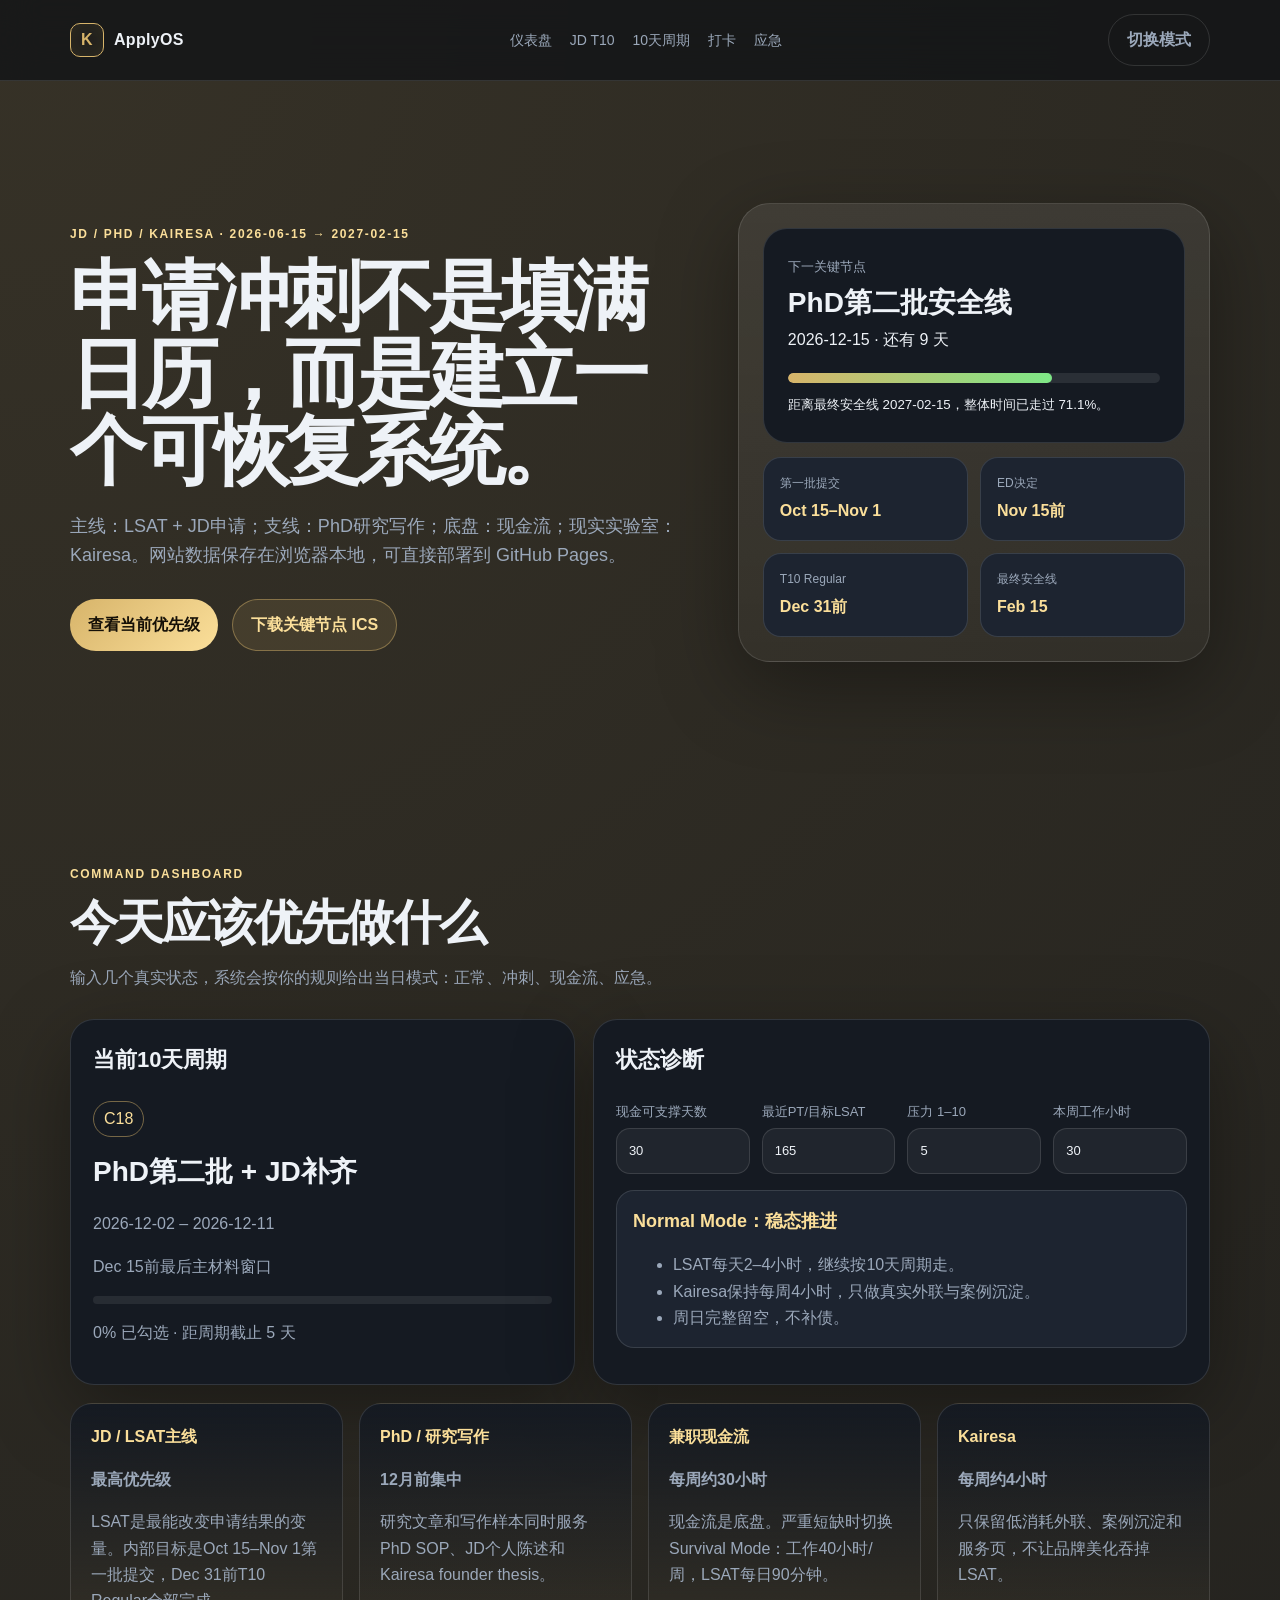
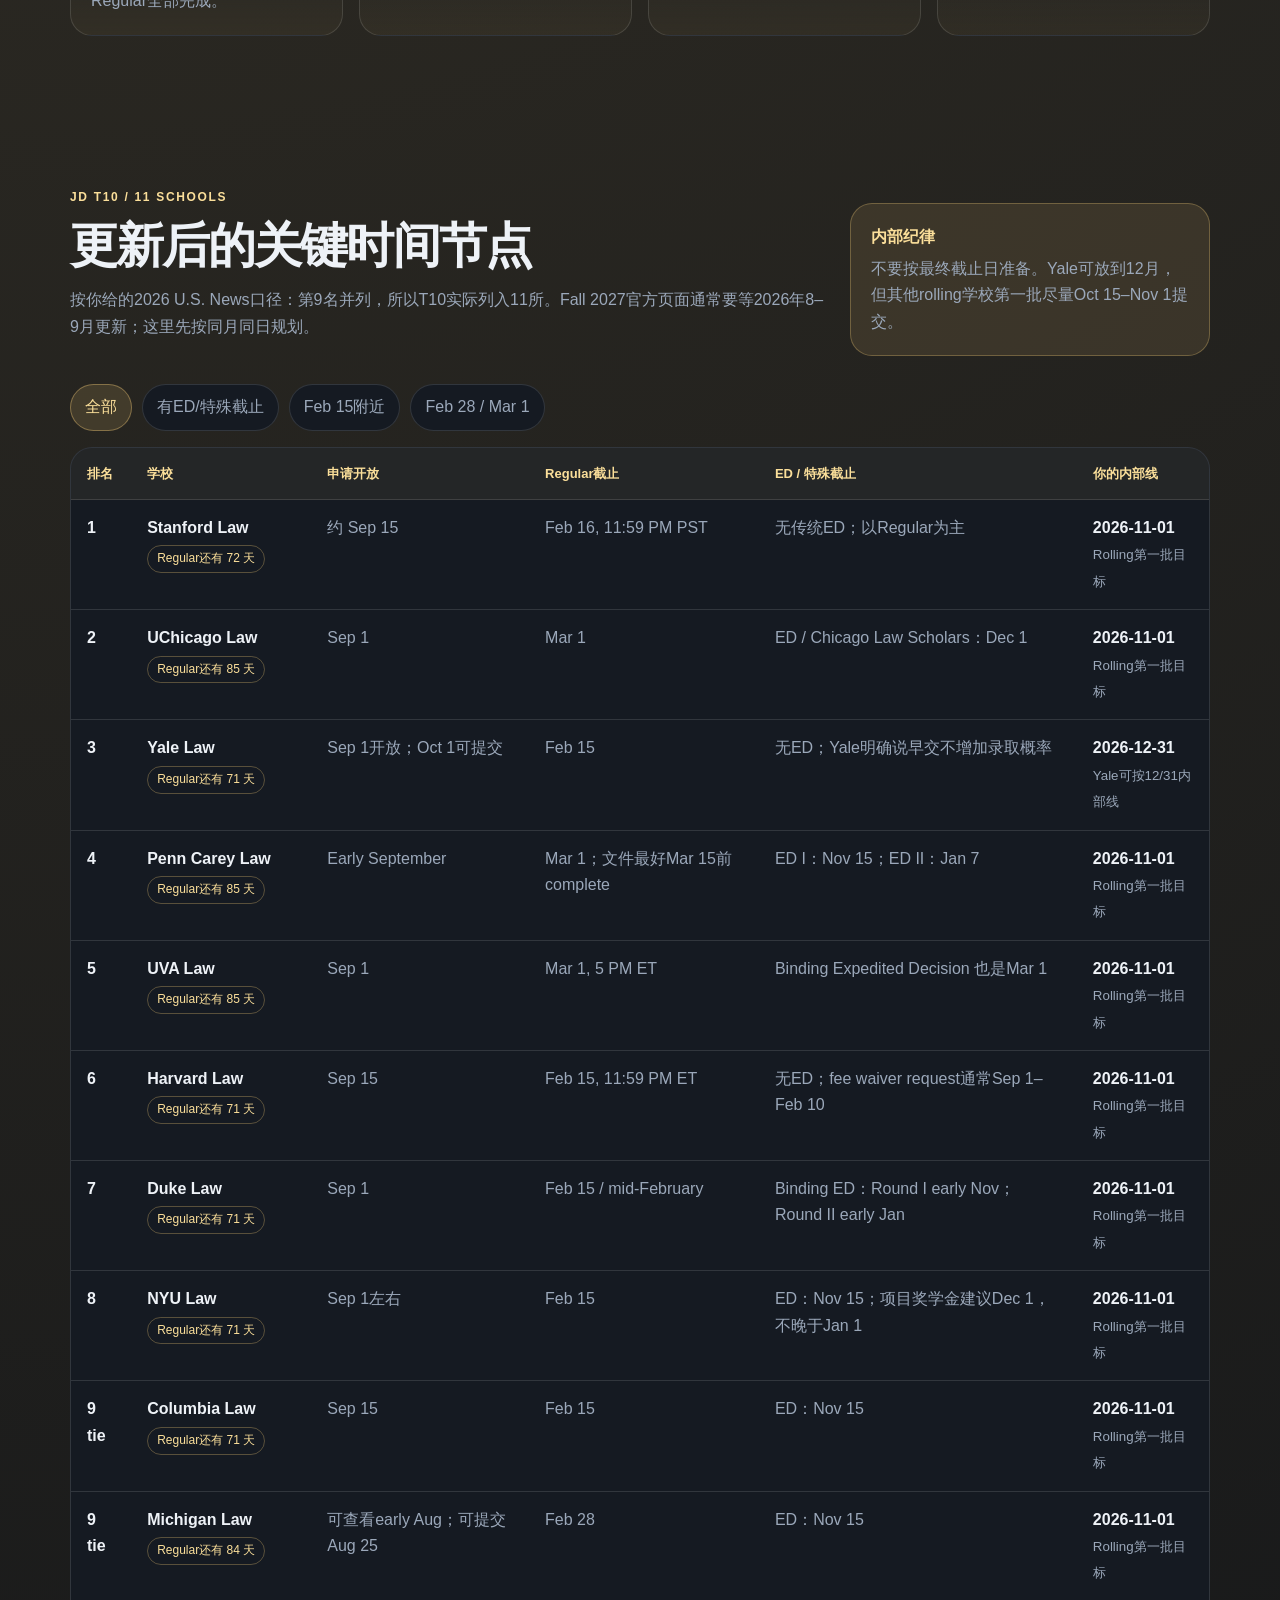
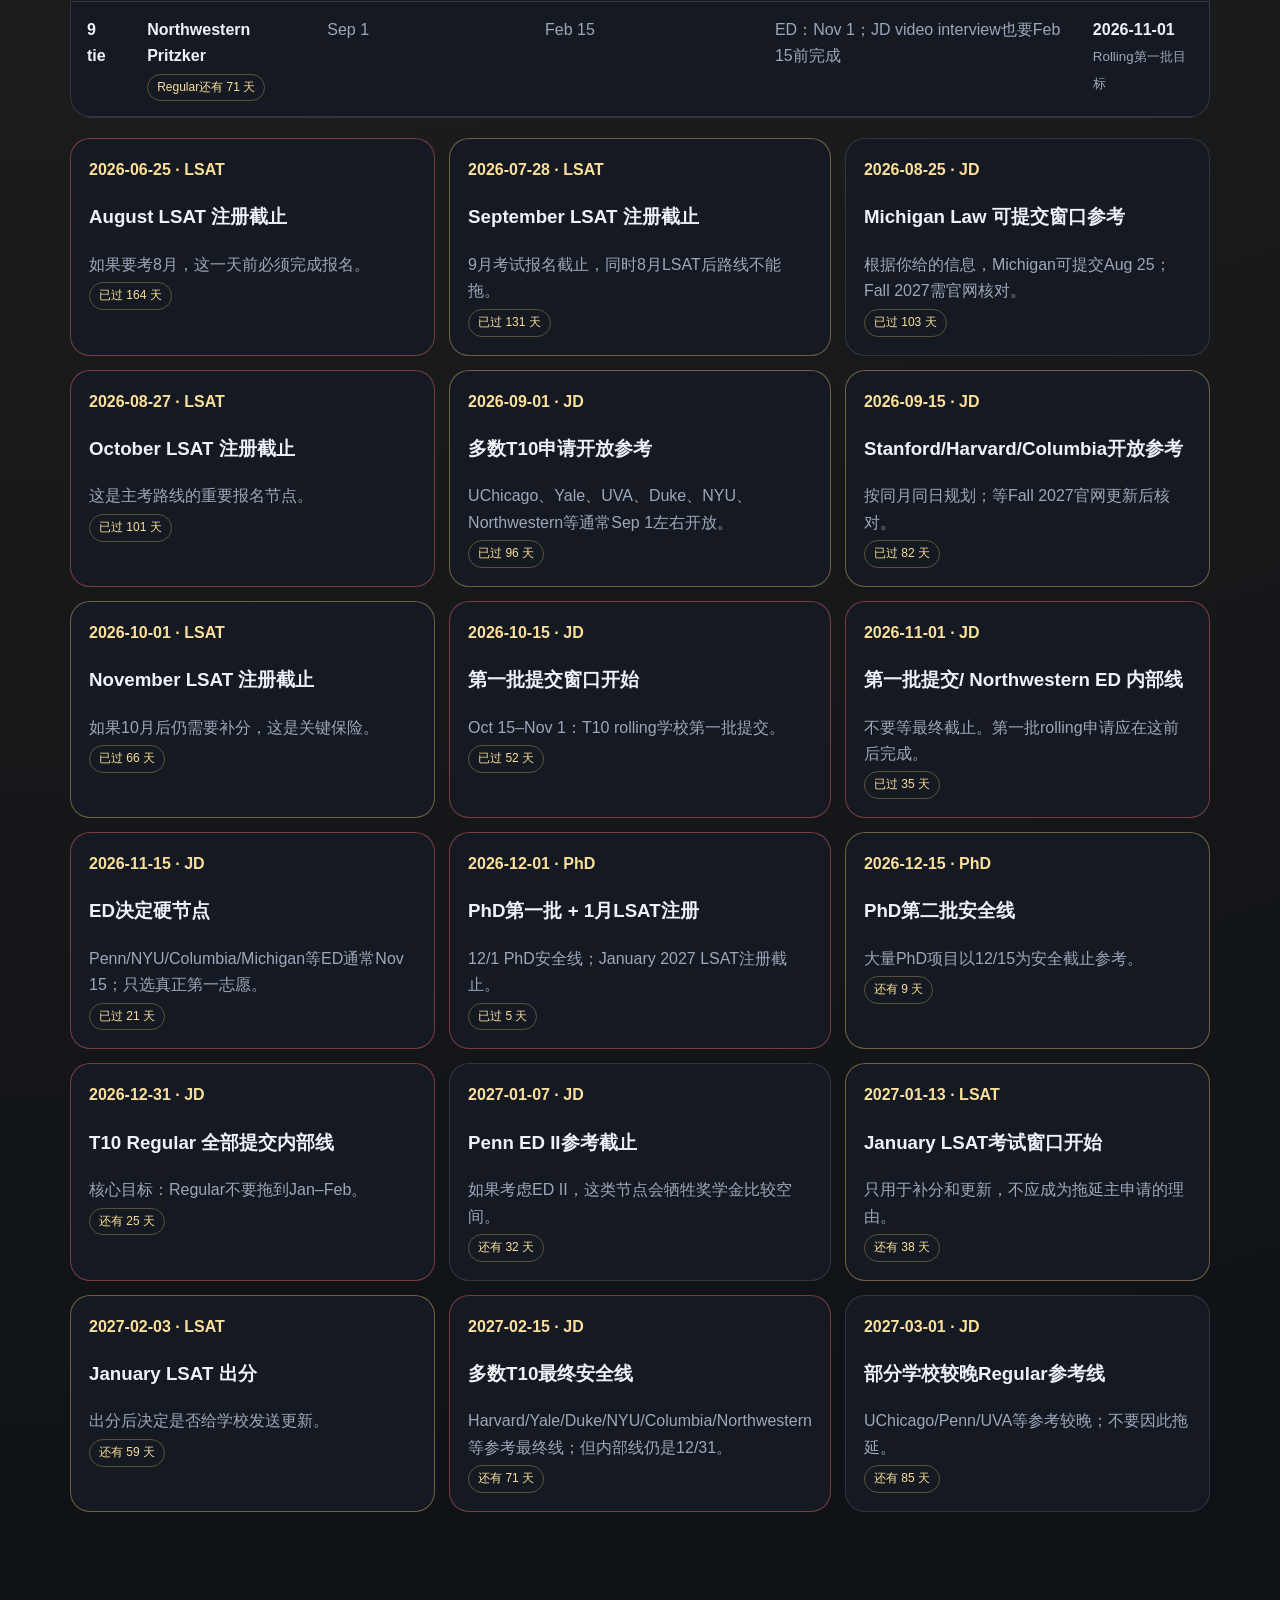
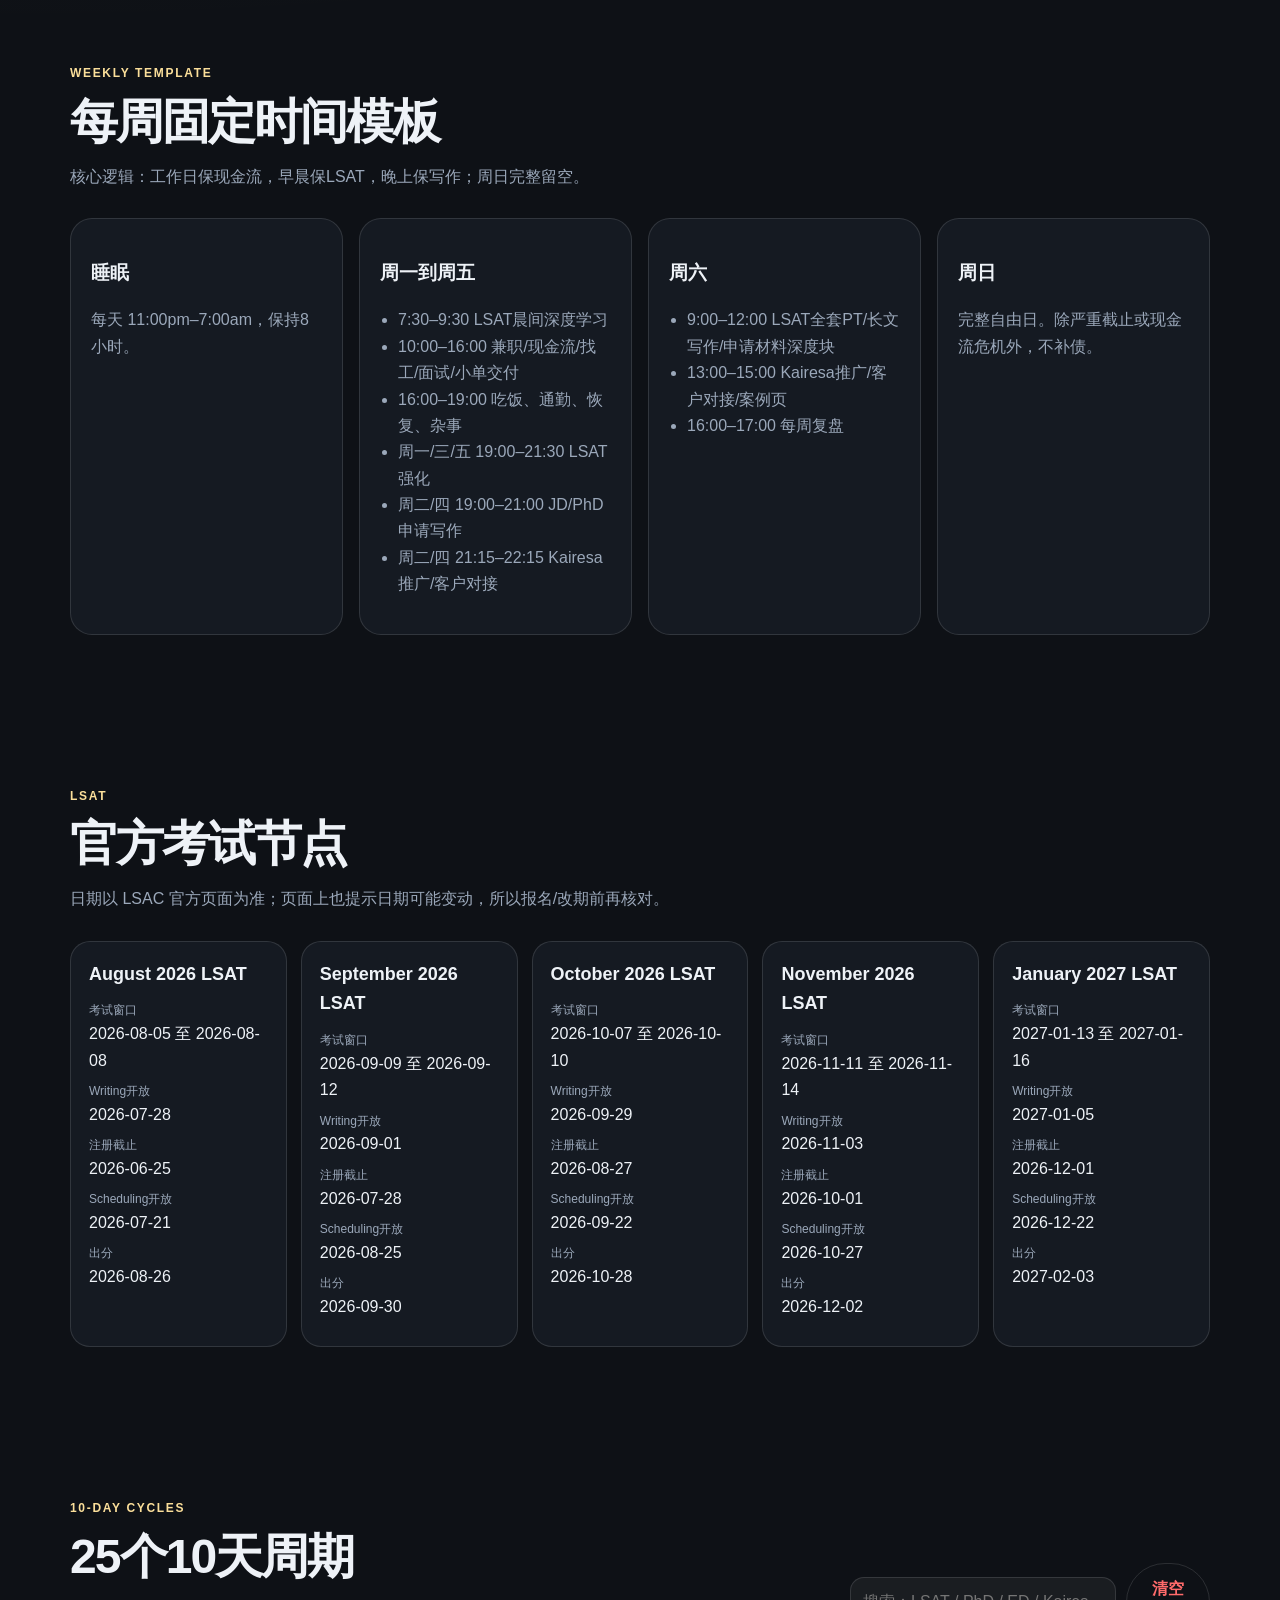
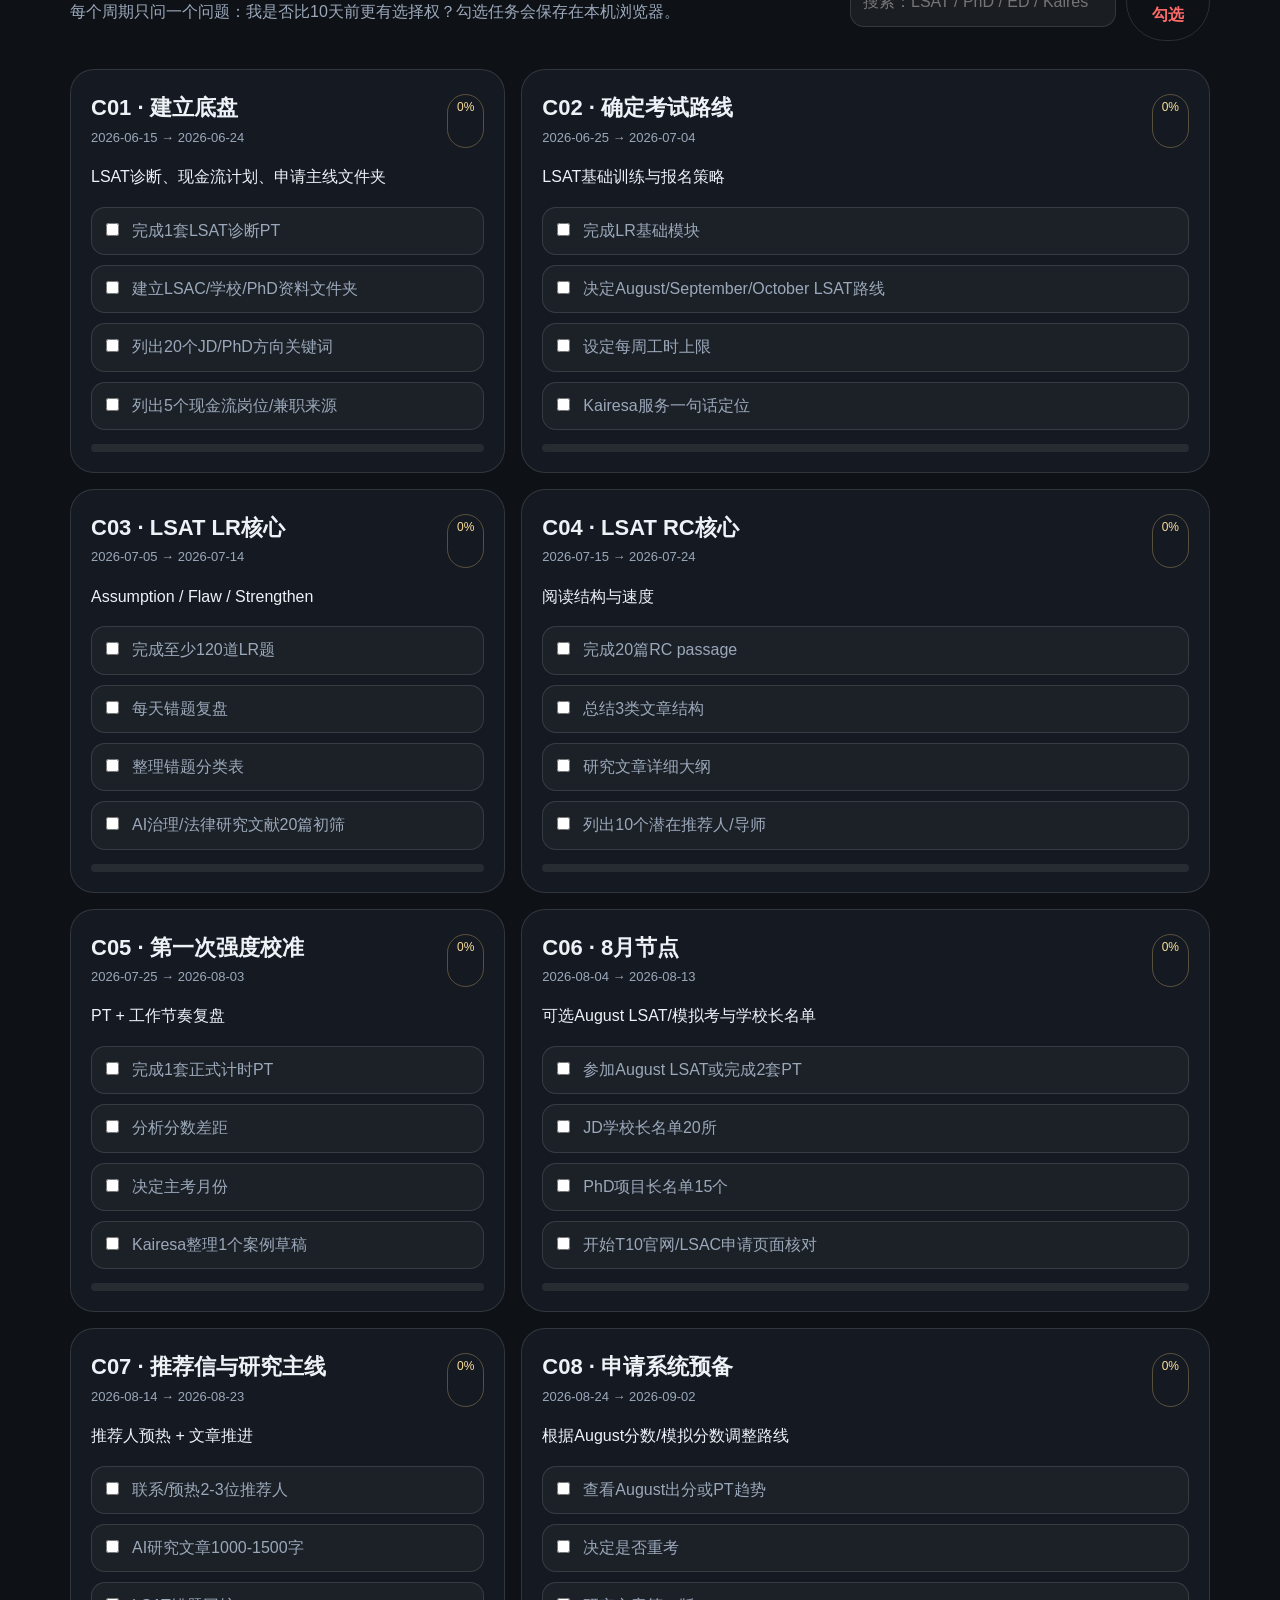
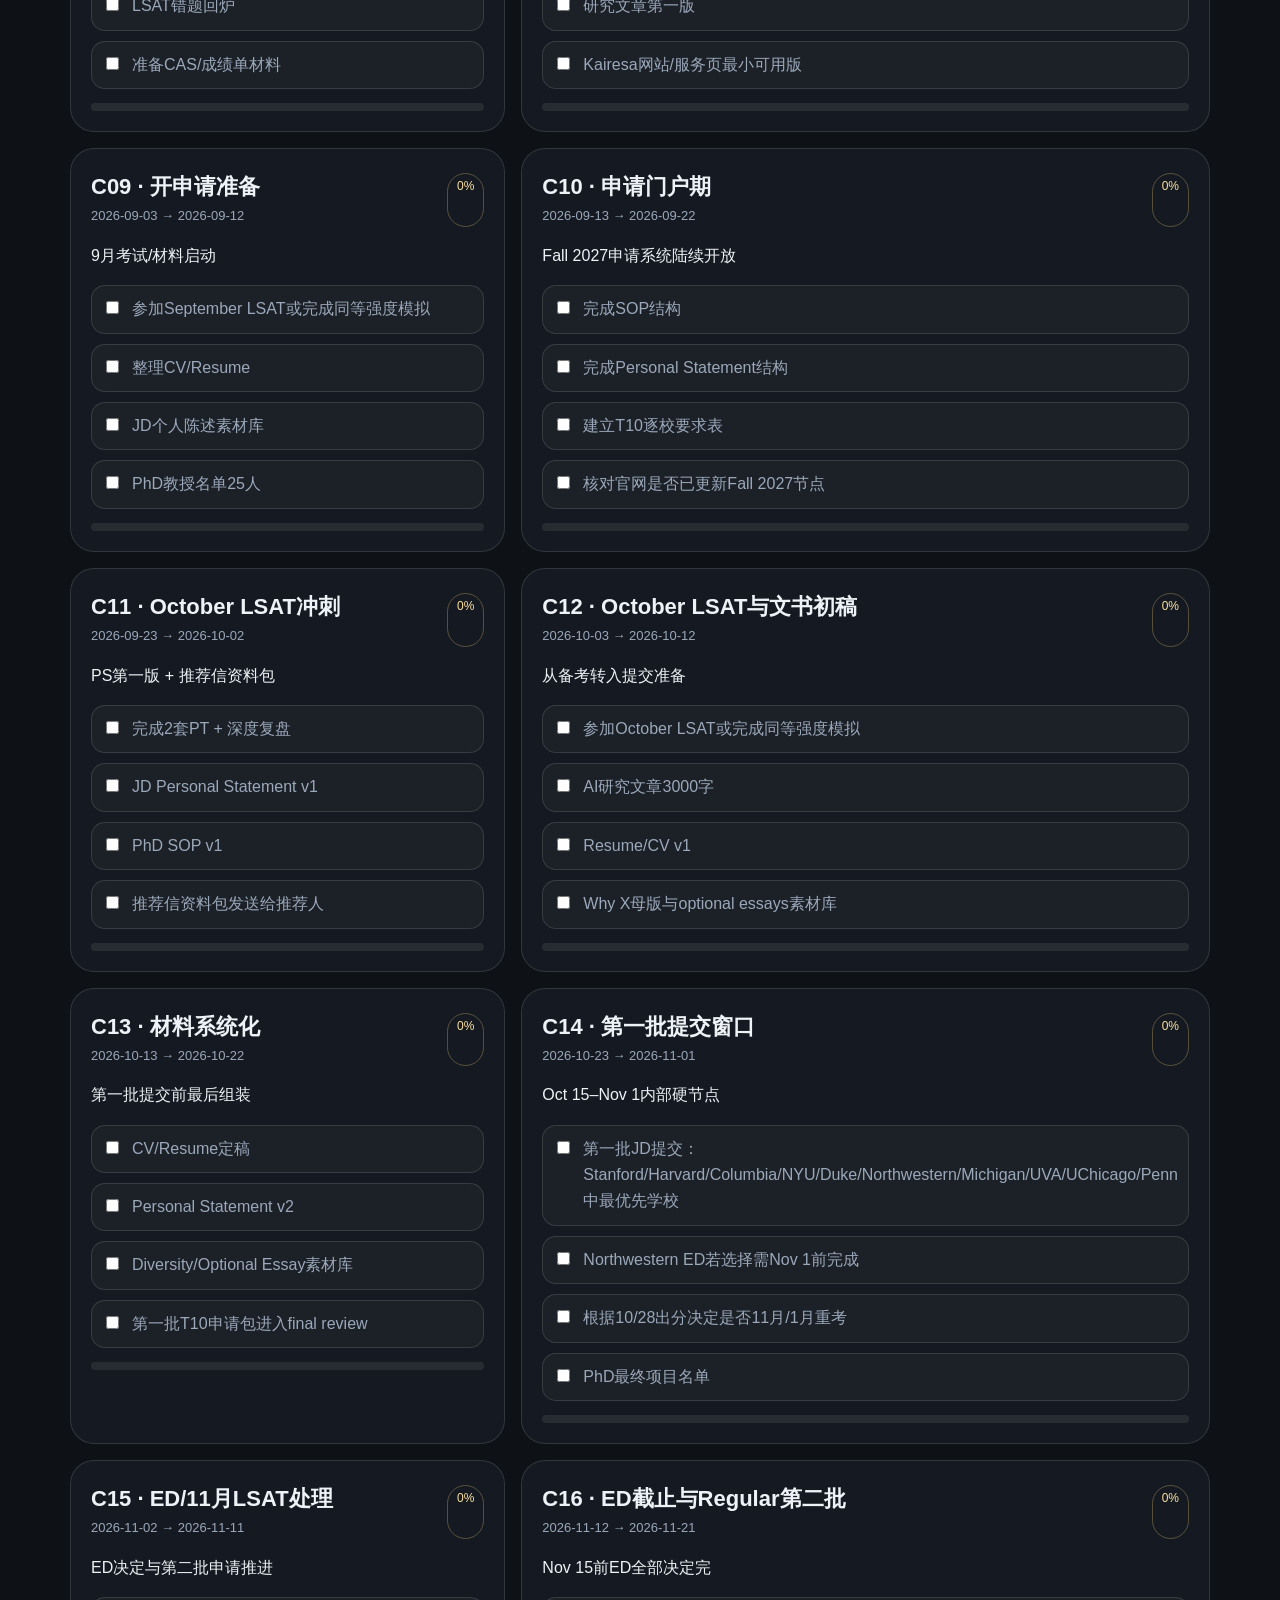
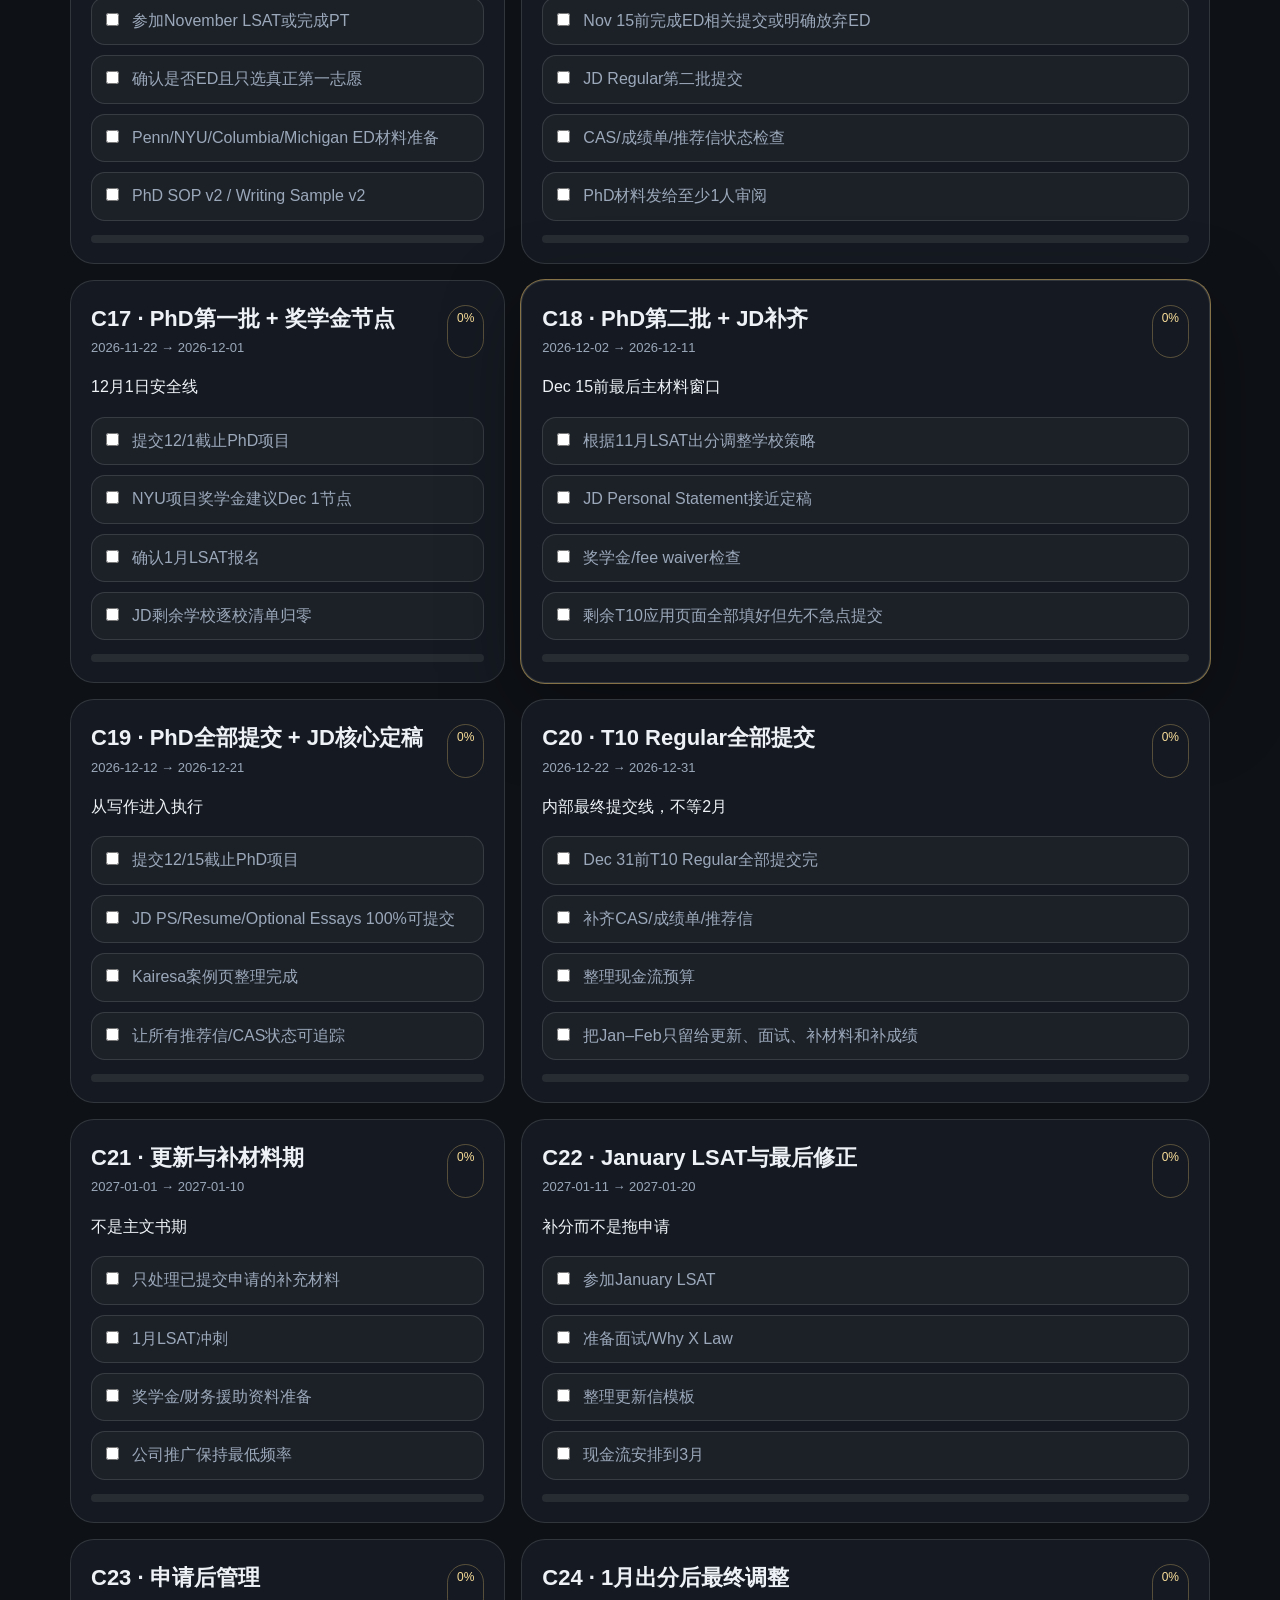
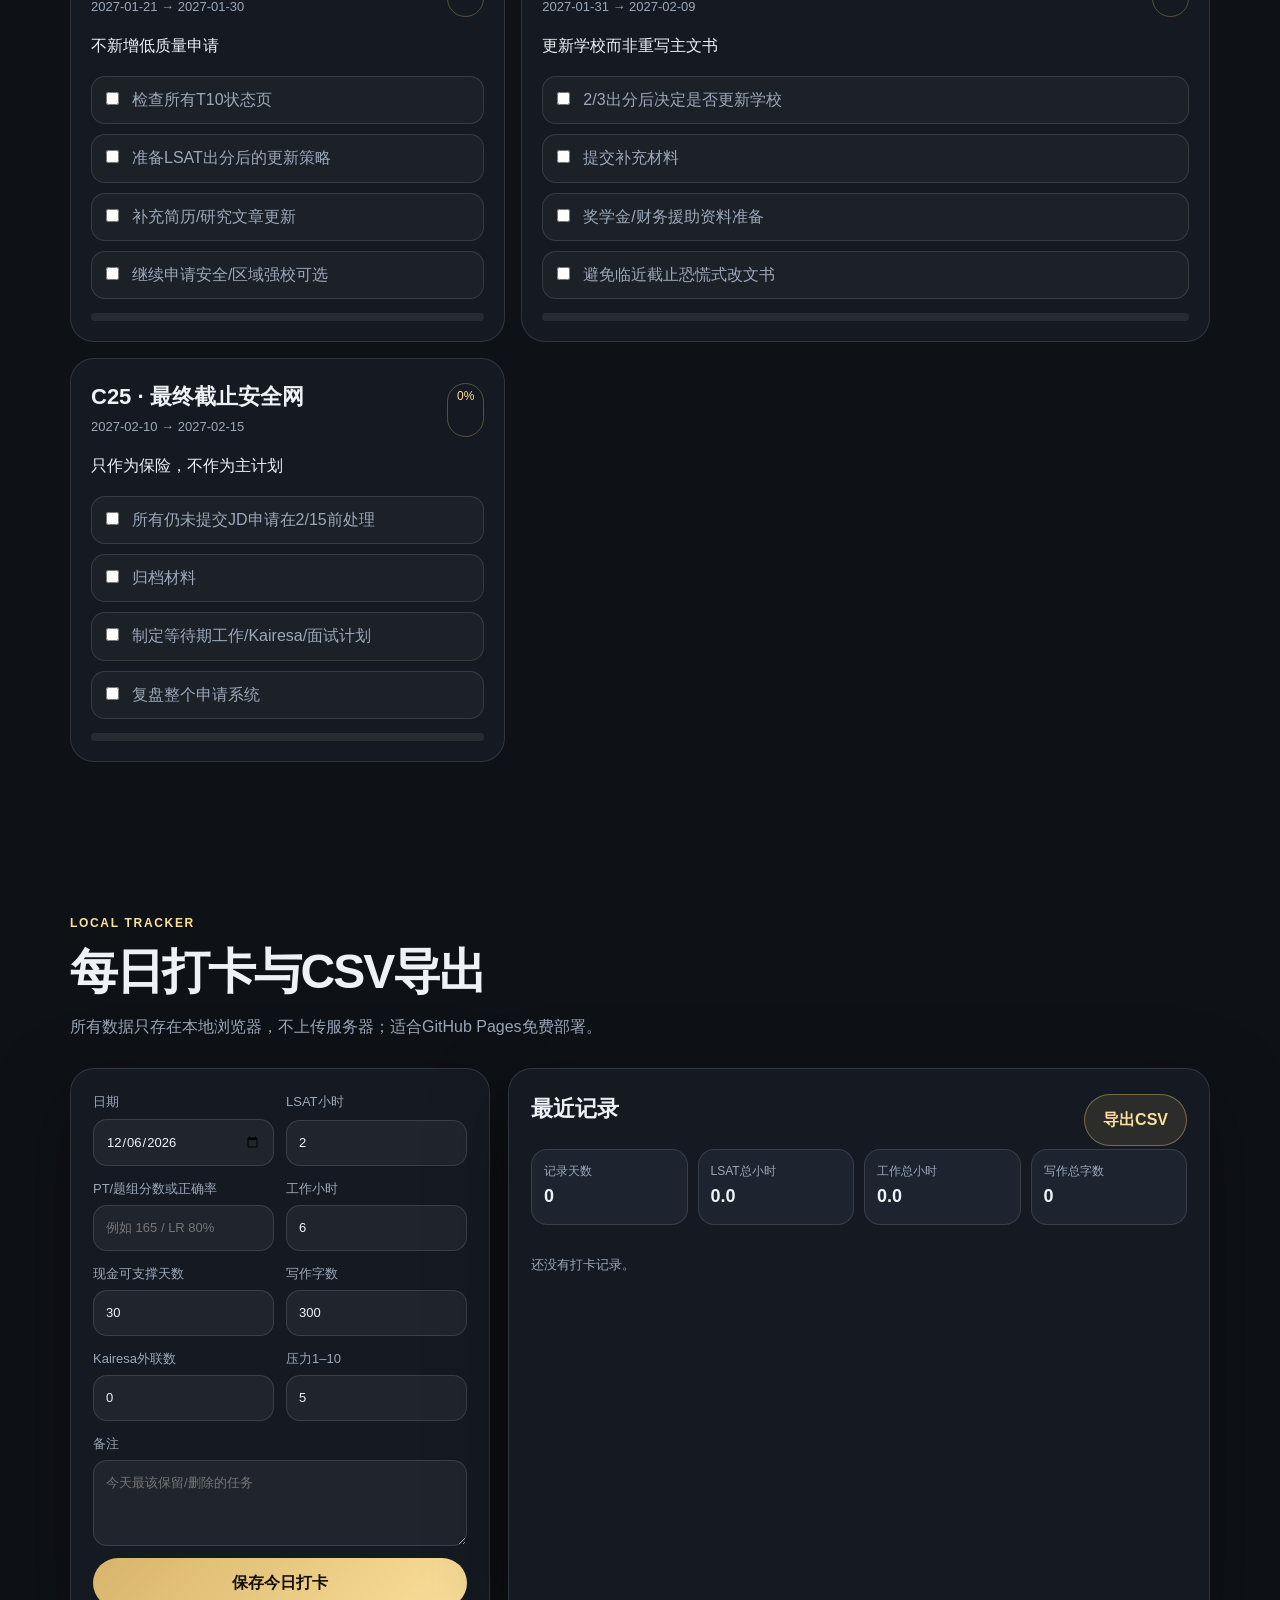
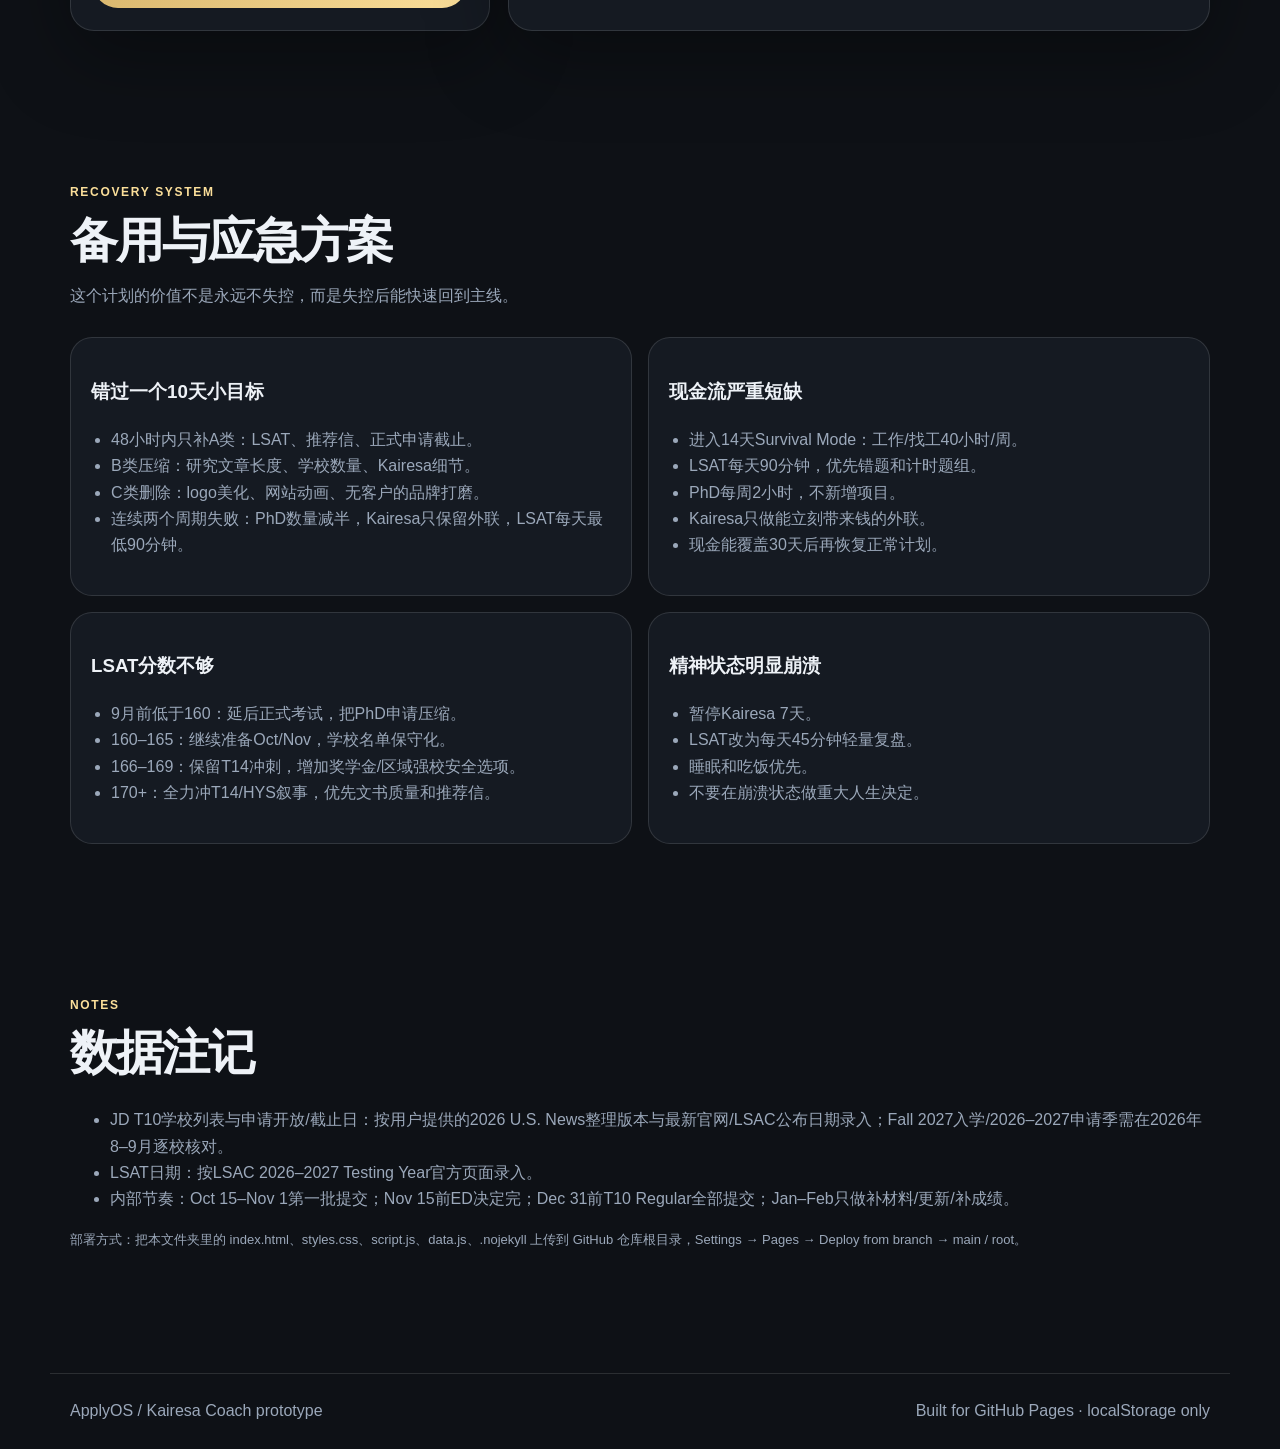
==== index.html @ cf1d3a05 "Add files via upload" ====
<!doctype html>
<html lang="zh-CN">
<head>
  <meta charset="utf-8" />
  <meta name="viewport" content="width=device-width, initial-scale=1" />
  <title>JD / PhD / Kairesa Command Center</title>
  <meta name="description" content="JD/PhD/Kairesa申请冲刺计划、T10 JD截止日期、LSAT节点、10天周期和本地打卡仪表盘。" />
  <link rel="stylesheet" href="styles.css" />
</head>
<body>
  <header class="site-header">
    <nav class="nav-wrap" aria-label="主导航">
      <a class="brand" href="#top" aria-label="回到首页">
        <span class="brand-mark">K</span>
        <span>ApplyOS</span>
      </a>
      <div class="nav-links">
        <a href="#dashboard">仪表盘</a>
        <a href="#jd">JD T10</a>
        <a href="#timeline">10天周期</a>
        <a href="#tracker">打卡</a>
        <a href="#rules">应急</a>
      </div>
      <button id="themeToggle" class="ghost-btn" type="button">切换模式</button>
    </nav>
  </header>

  <main id="top">
    <section class="hero section-shell">
      <div class="hero-copy">
        <p class="eyebrow">JD / PhD / Kairesa · 2026-06-15 → 2027-02-15</p>
        <h1>申请冲刺不是填满日历，而是建立一个可恢复系统。</h1>
        <p class="hero-text">主线：LSAT + JD申请；支线：PhD研究写作；底盘：现金流；现实实验室：Kairesa。网站数据保存在浏览器本地，可直接部署到 GitHub Pages。</p>
        <div class="hero-actions">
          <a class="primary-btn" href="#dashboard">查看当前优先级</a>
          <button class="secondary-btn" id="downloadIcsBtn" type="button">下载关键节点 ICS</button>
        </div>
      </div>
      <div class="hero-panel">
        <div class="countdown-card urgent">
          <span class="label">下一关键节点</span>
          <strong id="nextMilestoneTitle">计算中...</strong>
          <span id="nextMilestoneDate">—</span>
          <div class="meter"><span id="overallProgressBar"></span></div>
          <small id="overallProgressText">—</small>
        </div>
        <div class="mini-grid">
          <div><span>第一批提交</span><strong>Oct 15–Nov 1</strong></div>
          <div><span>ED决定</span><strong>Nov 15前</strong></div>
          <div><span>T10 Regular</span><strong>Dec 31前</strong></div>
          <div><span>最终安全线</span><strong>Feb 15</strong></div>
        </div>
      </div>
    </section>

    <section id="dashboard" class="section-shell">
      <div class="section-heading">
        <p class="eyebrow">Command Dashboard</p>
        <h2>今天应该优先做什么</h2>
        <p>输入几个真实状态，系统会按你的规则给出当日模式：正常、冲刺、现金流、应急。</p>
      </div>
      <div class="dashboard-grid">
        <article class="card current-card">
          <h3>当前10天周期</h3>
          <div id="currentCycleBox" class="cycle-now"></div>
        </article>
        <article class="card mode-card">
          <h3>状态诊断</h3>
          <form id="modeForm" class="form-grid">
            <label>现金可支撑天数<input type="number" id="cashDays" min="0" value="30" /></label>
            <label>最近PT/目标LSAT<input type="number" id="ptScore" min="120" max="180" value="165" /></label>
            <label>压力 1–10<input type="number" id="stressScore" min="1" max="10" value="5" /></label>
            <label>本周工作小时<input type="number" id="workHours" min="0" value="30" /></label>
          </form>
          <div id="modeResult" class="mode-result"></div>
        </article>
      </div>
      <div id="strategyCards" class="strategy-grid"></div>
    </section>

    <section id="jd" class="section-shell">
      <div class="section-heading two-col-heading">
        <div>
          <p class="eyebrow">JD T10 / 11 schools</p>
          <h2>更新后的关键时间节点</h2>
          <p>按你给的2026 U.S. News口径：第9名并列，所以T10实际列入11所。Fall 2027官方页面通常要等2026年8–9月更新；这里先按同月同日规划。</p>
        </div>
        <div class="notice-card">
          <strong>内部纪律</strong>
          <span>不要按最终截止日准备。Yale可放到12月，但其他rolling学校第一批尽量Oct 15–Nov 1提交。</span>
        </div>
      </div>
      <div class="filters" role="group" aria-label="学校筛选">
        <button class="chip active" data-school-filter="all" type="button">全部</button>
        <button class="chip" data-school-filter="ed" type="button">有ED/特殊截止</button>
        <button class="chip" data-school-filter="feb15" type="button">Feb 15附近</button>
        <button class="chip" data-school-filter="later" type="button">Feb 28 / Mar 1</button>
      </div>
      <div class="table-wrap">
        <table id="schoolTable">
          <thead><tr><th>排名</th><th>学校</th><th>申请开放</th><th>Regular截止</th><th>ED / 特殊截止</th><th>你的内部线</th></tr></thead>
          <tbody></tbody>
        </table>
      </div>
      <div id="milestoneGrid" class="milestone-grid"></div>
    </section>

    <section id="weekly" class="section-shell split-section">
      <div class="section-heading">
        <p class="eyebrow">Weekly Template</p>
        <h2>每周固定时间模板</h2>
        <p>核心逻辑：工作日保现金流，早晨保LSAT，晚上保写作；周日完整留空。</p>
      </div>
      <div id="weeklyTemplate" class="weekly-grid"></div>
    </section>

    <section id="lsat" class="section-shell">
      <div class="section-heading">
        <p class="eyebrow">LSAT</p>
        <h2>官方考试节点</h2>
        <p>日期以 LSAC 官方页面为准；页面上也提示日期可能变动，所以报名/改期前再核对。</p>
      </div>
      <div id="lsatGrid" class="lsat-grid"></div>
    </section>

    <section id="timeline" class="section-shell">
      <div class="section-heading two-col-heading">
        <div>
          <p class="eyebrow">10-day Cycles</p>
          <h2>25个10天周期</h2>
          <p>每个周期只问一个问题：我是否比10天前更有选择权？勾选任务会保存在本机浏览器。</p>
        </div>
        <div class="timeline-tools">
          <input id="cycleSearch" type="search" placeholder="搜索：LSAT / PhD / ED / Kairesa" />
          <button id="resetProgress" class="ghost-btn danger" type="button">清空勾选</button>
        </div>
      </div>
      <div id="cycleList" class="cycle-list"></div>
    </section>

    <section id="tracker" class="section-shell">
      <div class="section-heading">
        <p class="eyebrow">Local Tracker</p>
        <h2>每日打卡与CSV导出</h2>
        <p>所有数据只存在本地浏览器，不上传服务器；适合GitHub Pages免费部署。</p>
      </div>
      <div class="tracker-grid">
        <form id="dailyForm" class="card tracker-form">
          <label>日期<input type="date" id="logDate" required /></label>
          <label>LSAT小时<input type="number" step="0.25" id="logLsat" value="2" /></label>
          <label>PT/题组分数或正确率<input type="text" id="logScore" placeholder="例如 165 / LR 80%" /></label>
          <label>工作小时<input type="number" step="0.25" id="logWork" value="6" /></label>
          <label>现金可支撑天数<input type="number" id="logCash" value="30" /></label>
          <label>写作字数<input type="number" id="logWords" value="300" /></label>
          <label>Kairesa外联数<input type="number" id="logOutreach" value="0" /></label>
          <label>压力1–10<input type="number" id="logStress" min="1" max="10" value="5" /></label>
          <label class="wide">备注<textarea id="logNote" placeholder="今天最该保留/删除的任务"></textarea></label>
          <button class="primary-btn wide" type="submit">保存今日打卡</button>
        </form>
        <article class="card log-card">
          <div class="card-row">
            <h3>最近记录</h3>
            <button id="exportCsv" class="secondary-btn" type="button">导出CSV</button>
          </div>
          <div id="logSummary" class="log-summary"></div>
          <div id="logList" class="log-list"></div>
        </article>
      </div>
    </section>

    <section id="rules" class="section-shell">
      <div class="section-heading">
        <p class="eyebrow">Recovery System</p>
        <h2>备用与应急方案</h2>
        <p>这个计划的价值不是永远不失控，而是失控后能快速回到主线。</p>
      </div>
      <div id="rulesGrid" class="rules-grid"></div>
    </section>

    <section id="sources" class="section-shell sources-section">
      <div class="section-heading">
        <p class="eyebrow">Notes</p>
        <h2>数据注记</h2>
      </div>
      <ul id="sourceNotes"></ul>
      <p class="fineprint">部署方式：把本文件夹里的 index.html、styles.css、script.js、data.js、.nojekyll 上传到 GitHub 仓库根目录，Settings → Pages → Deploy from branch → main / root。</p>
    </section>
  </main>

  <footer class="site-footer">
    <span>ApplyOS / Kairesa Coach prototype</span>
    <span>Built for GitHub Pages · localStorage only</span>
  </footer>

  <script src="data.js"></script>
  <script src="script.js"></script>
</body>
</html>
---- styles.css ----
:root{
  --bg:#0e1116;
  --panel:#151a22;
  --panel-2:#1d2430;
  --text:#eef2f7;
  --muted:#9ba8ba;
  --line:rgba(255,255,255,.12);
  --accent:#d7b46a;
  --accent-2:#fbdf9a;
  --danger:#ff6b6b;
  --ok:#7ee787;
  --shadow:0 24px 80px rgba(0,0,0,.35);
  --radius:24px;
}
:root.light{
  --bg:#f5f1e9;
  --panel:#fffaf0;
  --panel-2:#fff3d6;
  --text:#141820;
  --muted:#627085;
  --line:rgba(20,24,32,.12);
  --accent:#936b19;
  --accent-2:#6f4d0a;
  --danger:#b3261e;
  --ok:#167c3c;
  --shadow:0 20px 70px rgba(70,54,26,.14);
}
*{box-sizing:border-box}
html{scroll-behavior:smooth}
body{margin:0;font-family:-apple-system,BlinkMacSystemFont,"Segoe UI","PingFang SC","Hiragino Sans GB","Microsoft YaHei",sans-serif;background:radial-gradient(circle at top left,rgba(215,180,106,.20),transparent 34%),var(--bg);color:var(--text);line-height:1.65}
a{color:inherit;text-decoration:none}
button,input,textarea{font:inherit}
.site-header{position:sticky;top:0;z-index:50;background:rgba(14,17,22,.72);backdrop-filter:blur(18px);border-bottom:1px solid var(--line)}
:root.light .site-header{background:rgba(245,241,233,.76)}
.nav-wrap{max-width:1180px;margin:auto;display:flex;align-items:center;justify-content:space-between;gap:16px;padding:14px 20px}
.brand{display:flex;align-items:center;gap:10px;font-weight:800;letter-spacing:.02em}.brand-mark{width:34px;height:34px;border:1px solid var(--accent);display:grid;place-items:center;border-radius:10px;color:var(--accent);box-shadow:inset 0 0 24px rgba(215,180,106,.14)}
.nav-links{display:flex;gap:18px;color:var(--muted);font-size:14px}.nav-links a:hover{color:var(--accent-2)}
.section-shell{max-width:1180px;margin:0 auto;padding:70px 20px}.hero{min-height:78vh;display:grid;grid-template-columns:1.14fr .86fr;align-items:center;gap:42px}.eyebrow{color:var(--accent-2);font-weight:800;text-transform:uppercase;letter-spacing:.14em;font-size:12px}.hero h1{font-size:clamp(38px,7vw,76px);line-height:1.02;margin:12px 0 22px;letter-spacing:-.055em}.hero-text{font-size:18px;color:var(--muted);max-width:680px}.hero-actions{display:flex;gap:14px;flex-wrap:wrap;margin-top:28px}
.primary-btn,.secondary-btn,.ghost-btn{border:0;border-radius:999px;padding:12px 18px;cursor:pointer;display:inline-flex;align-items:center;justify-content:center;font-weight:760;transition:.2s transform,.2s background,.2s border-color}.primary-btn{background:linear-gradient(135deg,var(--accent),var(--accent-2));color:#151007}.secondary-btn{background:rgba(215,180,106,.12);border:1px solid rgba(215,180,106,.45);color:var(--accent-2)}.ghost-btn{background:transparent;border:1px solid var(--line);color:var(--muted)}.primary-btn:hover,.secondary-btn:hover,.ghost-btn:hover{transform:translateY(-1px)}.danger{color:var(--danger)}
.hero-panel{background:linear-gradient(180deg,rgba(255,255,255,.08),rgba(255,255,255,.03));border:1px solid var(--line);border-radius:32px;padding:24px;box-shadow:var(--shadow)}.countdown-card{background:var(--panel);border:1px solid var(--line);border-radius:24px;padding:24px}.countdown-card strong{display:block;font-size:28px;line-height:1.15;margin:8px 0}.label{color:var(--muted);font-size:13px}.meter{height:10px;background:rgba(255,255,255,.09);border-radius:99px;overflow:hidden;margin:20px 0 8px}.meter span{display:block;height:100%;width:0;background:linear-gradient(90deg,var(--accent),var(--ok));border-radius:inherit;transition:.6s width}.mini-grid{display:grid;grid-template-columns:repeat(2,1fr);gap:12px;margin-top:14px}.mini-grid div{background:var(--panel-2);border:1px solid var(--line);border-radius:18px;padding:16px}.mini-grid span{display:block;color:var(--muted);font-size:12px}.mini-grid strong{display:block;margin-top:4px;color:var(--accent-2)}
.section-heading{margin-bottom:28px}.section-heading h2{font-size:clamp(28px,4vw,48px);line-height:1.08;margin:8px 0 10px;letter-spacing:-.04em}.section-heading p:not(.eyebrow){color:var(--muted);max-width:780px}.two-col-heading{display:grid;grid-template-columns:1fr 360px;gap:24px;align-items:end}.notice-card{background:rgba(215,180,106,.13);border:1px solid rgba(215,180,106,.35);border-radius:22px;padding:20px}.notice-card strong{display:block;margin-bottom:6px;color:var(--accent-2)}.notice-card span{color:var(--muted)}
.dashboard-grid{display:grid;grid-template-columns:.9fr 1.1fr;gap:18px}.card{background:var(--panel);border:1px solid var(--line);border-radius:var(--radius);padding:22px;box-shadow:var(--shadow)}.card h3{margin-top:0;font-size:22px}.strategy-grid{display:grid;grid-template-columns:repeat(4,1fr);gap:16px;margin-top:18px}.strategy-card{background:linear-gradient(180deg,var(--panel),rgba(215,180,106,.06));border:1px solid var(--line);border-radius:22px;padding:20px}.strategy-card b{color:var(--accent-2)}.strategy-card p{color:var(--muted);margin-bottom:0}.cycle-now .badge{display:inline-block;border:1px solid rgba(215,180,106,.5);color:var(--accent-2);border-radius:999px;padding:4px 10px;margin-bottom:10px}.cycle-now h4{font-size:28px;margin:2px 0 8px}.cycle-now p{color:var(--muted)}.form-grid{display:grid;grid-template-columns:repeat(4,1fr);gap:12px}.form-grid label,.tracker-form label{display:grid;gap:6px;color:var(--muted);font-size:13px}.form-grid input,.tracker-form input,.tracker-form textarea,#cycleSearch{width:100%;border:1px solid var(--line);background:rgba(255,255,255,.05);color:var(--text);border-radius:14px;padding:11px 12px;outline:none}.tracker-form textarea{min-height:86px;resize:vertical}.mode-result{margin-top:16px;padding:16px;border-radius:18px;background:var(--panel-2);border:1px solid var(--line)}.mode-result strong{display:block;color:var(--accent-2);font-size:18px}.mode-result ul{margin-bottom:0;color:var(--muted)}
.filters{display:flex;gap:10px;flex-wrap:wrap;margin-bottom:16px}.chip{border:1px solid var(--line);background:var(--panel);color:var(--muted);border-radius:999px;padding:9px 14px;cursor:pointer}.chip.active{background:rgba(215,180,106,.16);color:var(--accent-2);border-color:rgba(215,180,106,.45)}.table-wrap{overflow:auto;border:1px solid var(--line);border-radius:22px;background:var(--panel)}table{width:100%;border-collapse:collapse;min-width:920px}th,td{text-align:left;padding:15px 16px;border-bottom:1px solid var(--line);vertical-align:top}th{color:var(--accent-2);font-size:13px;background:rgba(215,180,106,.08)}td{color:var(--muted)}td strong{color:var(--text)}tr:hover td{background:rgba(255,255,255,.035)}.date-pill{display:inline-block;color:var(--accent-2);border:1px solid rgba(215,180,106,.35);border-radius:999px;padding:3px 9px;margin-top:4px;font-size:12px}.milestone-grid{display:grid;grid-template-columns:repeat(3,1fr);gap:14px;margin-top:20px}.milestone-card{background:var(--panel);border:1px solid var(--line);border-radius:20px;padding:18px}.milestone-card.critical{border-color:rgba(255,107,107,.42)}.milestone-card.high{border-color:rgba(215,180,106,.45)}.milestone-card .date{color:var(--accent-2);font-weight:800}.milestone-card p{color:var(--muted);margin-bottom:0}.weekly-grid{display:grid;grid-template-columns:repeat(4,1fr);gap:16px}.weekly-card{background:var(--panel);border:1px solid var(--line);border-radius:22px;padding:20px}.weekly-card ul{padding-left:18px;color:var(--muted)}.weekly-card p{color:var(--muted)}.lsat-grid{display:grid;grid-template-columns:repeat(5,1fr);gap:14px}.lsat-card{background:var(--panel);border:1px solid var(--line);border-radius:20px;padding:18px}.lsat-card h3{font-size:18px;margin:0 0 12px}.lsat-card dl{margin:0}.lsat-card dt{color:var(--muted);font-size:12px}.lsat-card dd{margin:0 0 8px;color:var(--text)}
.timeline-tools{display:flex;gap:10px;align-items:center}.cycle-list{display:grid;grid-template-columns:repeat(2,1fr);gap:16px}.cycle-card{background:var(--panel);border:1px solid var(--line);border-radius:24px;padding:20px}.cycle-card.current{box-shadow:0 0 0 1px rgba(215,180,106,.6),var(--shadow)}.cycle-head{display:flex;justify-content:space-between;gap:12px}.cycle-head h3{margin:0;font-size:22px}.cycle-date{color:var(--muted);font-size:13px}.task-list{display:grid;gap:10px;margin-top:14px}.task-check{display:flex;gap:10px;align-items:flex-start;color:var(--muted);padding:10px;border:1px solid var(--line);border-radius:14px;background:rgba(255,255,255,.03)}.task-check input{margin-top:5px}.cycle-progress{height:8px;background:rgba(255,255,255,.08);border-radius:99px;overflow:hidden;margin-top:14px}.cycle-progress span{display:block;height:100%;background:linear-gradient(90deg,var(--accent),var(--ok))}.tracker-grid{display:grid;grid-template-columns:420px 1fr;gap:18px}.tracker-form{display:grid;grid-template-columns:1fr 1fr;gap:12px}.wide{grid-column:1/-1}.card-row{display:flex;align-items:center;justify-content:space-between;gap:12px}.log-summary{display:grid;grid-template-columns:repeat(4,1fr);gap:10px;margin-bottom:16px}.log-summary div{background:var(--panel-2);border:1px solid var(--line);border-radius:16px;padding:12px}.log-summary span{display:block;color:var(--muted);font-size:12px}.log-summary strong{font-size:18px}.log-list{display:grid;gap:10px}.log-item{border:1px solid var(--line);background:rgba(255,255,255,.03);border-radius:16px;padding:14px}.log-item strong{color:var(--accent-2)}.log-item p{margin:6px 0 0;color:var(--muted)}.rules-grid{display:grid;grid-template-columns:repeat(2,1fr);gap:16px}.rule-card{background:var(--panel);border:1px solid var(--line);border-radius:22px;padding:20px}.rule-card ul{color:var(--muted);padding-left:20px}.sources-section ul{color:var(--muted)}.fineprint{color:var(--muted);font-size:13px}.site-footer{border-top:1px solid var(--line);display:flex;justify-content:space-between;gap:12px;max-width:1180px;margin:40px auto 0;padding:24px 20px;color:var(--muted)}
@media (max-width:1000px){.hero,.dashboard-grid,.two-col-heading,.tracker-grid{grid-template-columns:1fr}.strategy-grid,.milestone-grid,.weekly-grid{grid-template-columns:repeat(2,1fr)}.lsat-grid{grid-template-columns:repeat(2,1fr)}.nav-links{display:none}.cycle-list{grid-template-columns:1fr}.form-grid{grid-template-columns:repeat(2,1fr)}}
@media (max-width:640px){.section-shell{padding:48px 16px}.hero h1{font-size:42px}.mini-grid,.strategy-grid,.milestone-grid,.weekly-grid,.lsat-grid,.rules-grid,.log-summary{grid-template-columns:1fr}.tracker-form{grid-template-columns:1fr}.timeline-tools{flex-direction:column;align-items:stretch}.site-footer{flex-direction:column}.hero-actions{flex-direction:column}.primary-btn,.secondary-btn,.ghost-btn{width:100%}}
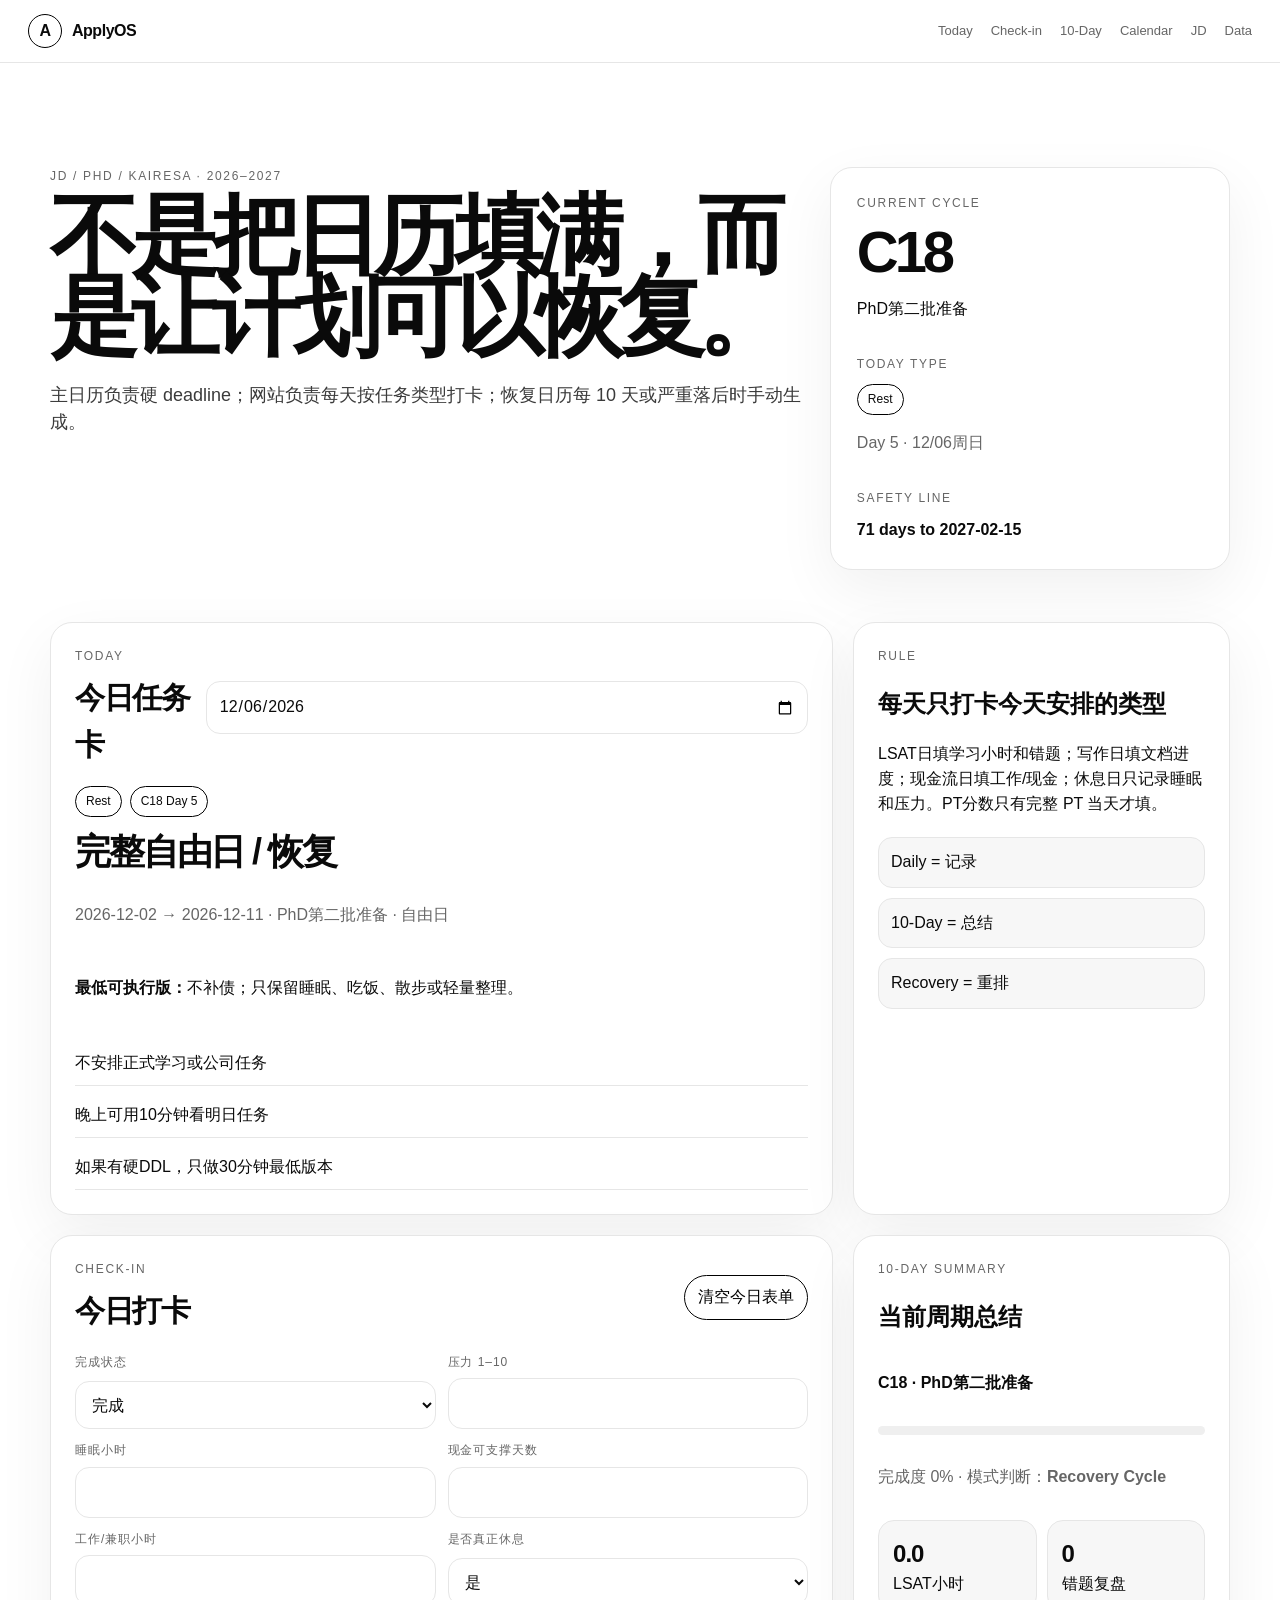
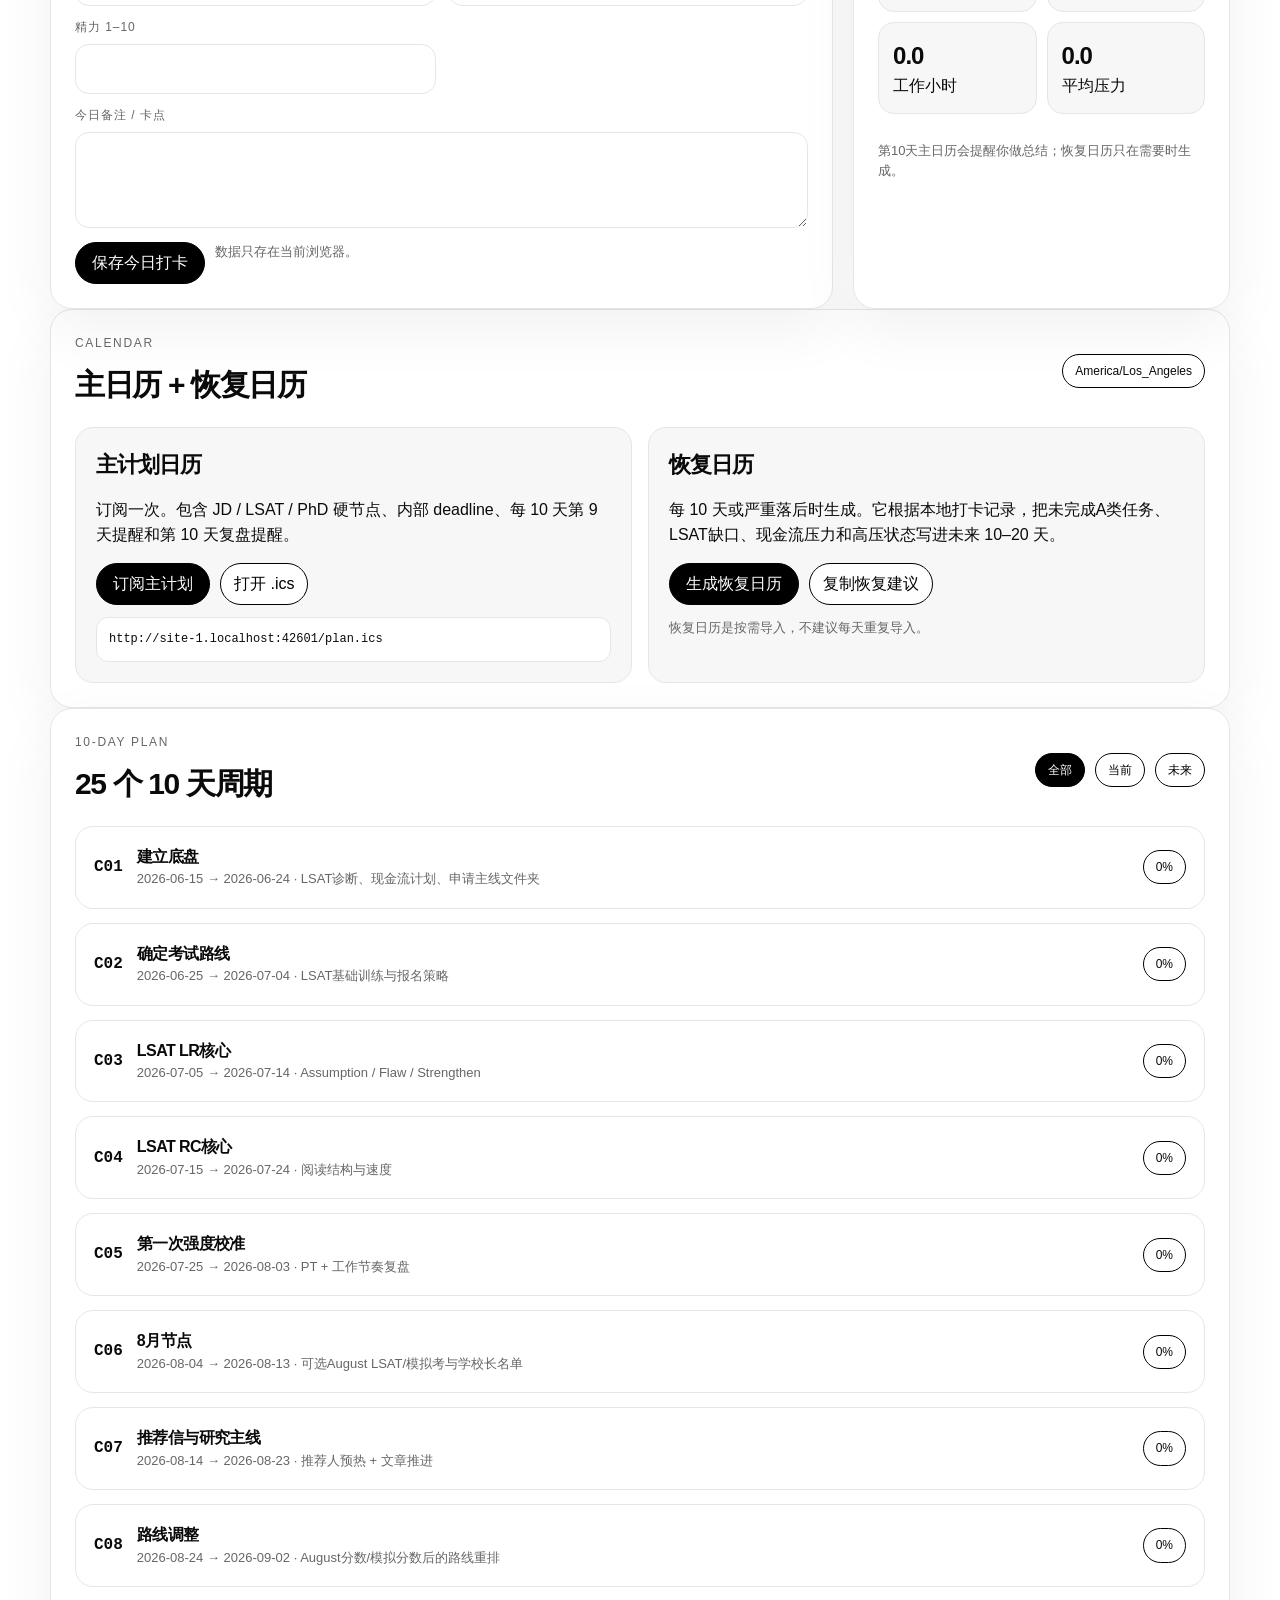
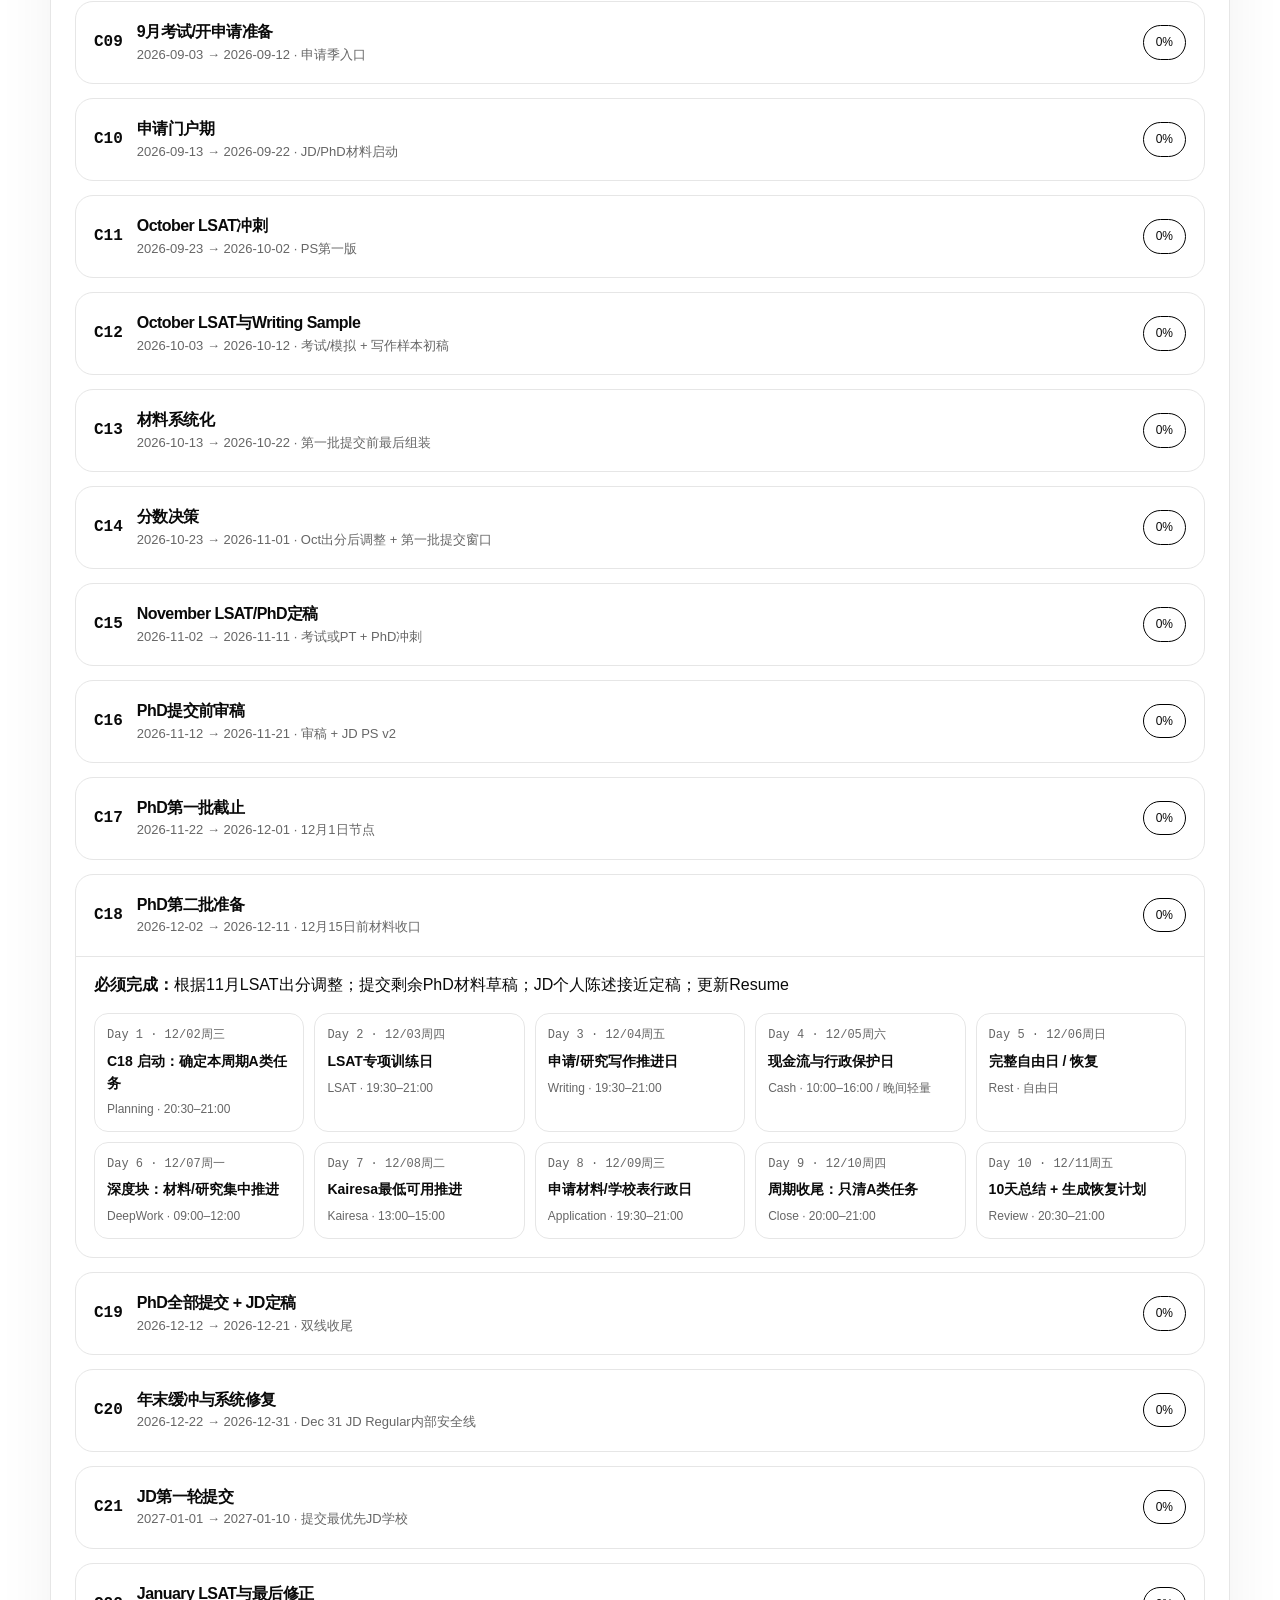
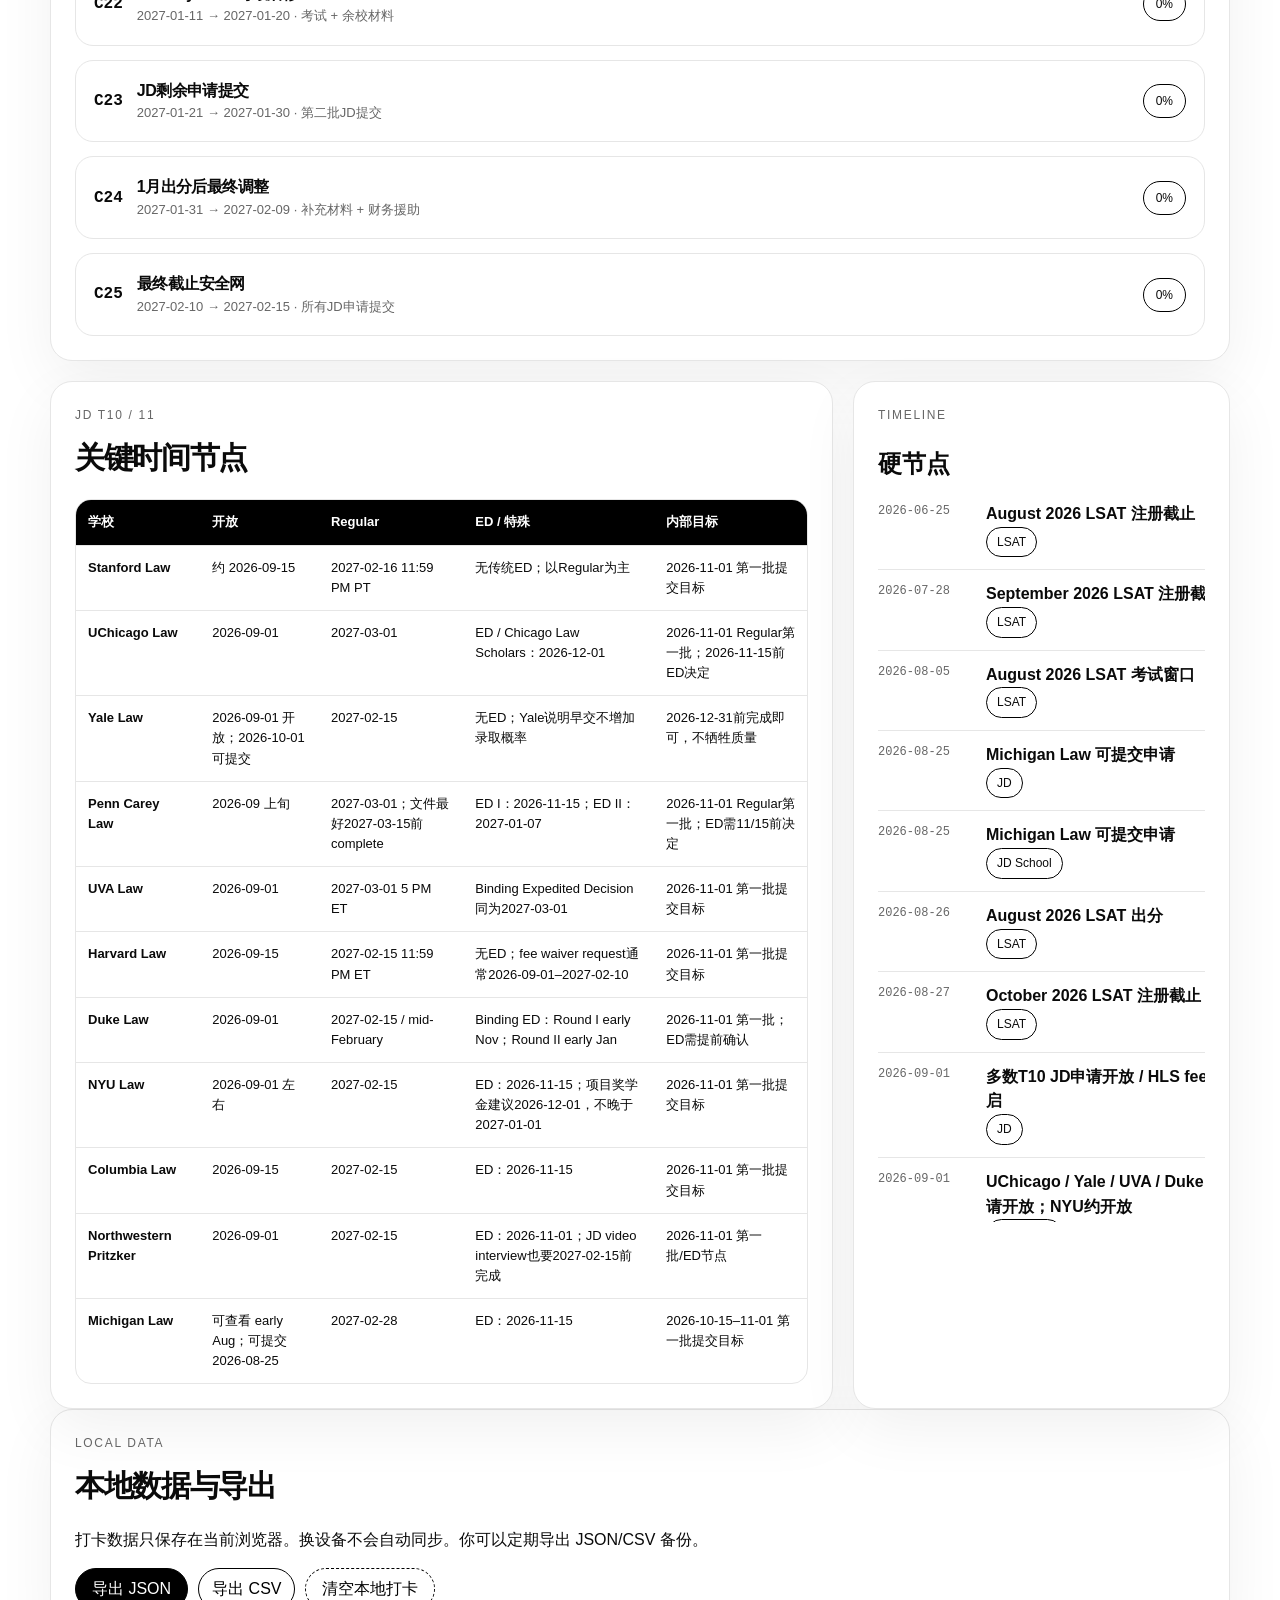
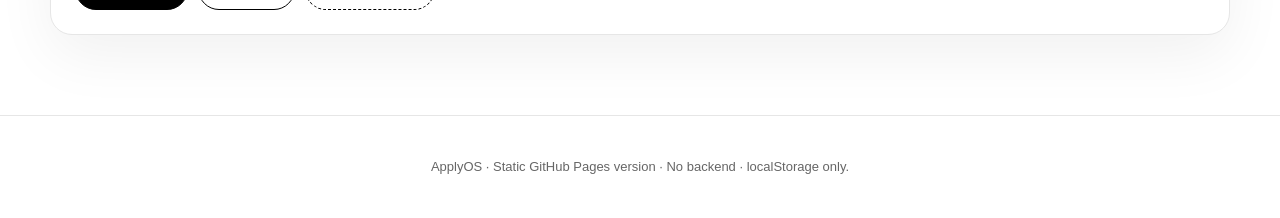
==== commit b02f9bf4: "Add files via upload" ====
--- a/index.html
+++ b/index.html
@@ -3,193 +3,159 @@
 <head>
   <meta charset="utf-8" />
   <meta name="viewport" content="width=device-width, initial-scale=1" />
-  <title>JD / PhD / Kairesa Command Center</title>
-  <meta name="description" content="JD/PhD/Kairesa申请冲刺计划、T10 JD截止日期、LSAT节点、10天周期和本地打卡仪表盘。" />
+  <title>ApplyOS · JD / PhD / Kairesa</title>
+  <meta name="description" content="10天周期申请计划、每日任务打卡、主日历订阅和恢复日历生成。" />
   <link rel="stylesheet" href="styles.css" />
 </head>
 <body>
-  <header class="site-header">
-    <nav class="nav-wrap" aria-label="主导航">
-      <a class="brand" href="#top" aria-label="回到首页">
-        <span class="brand-mark">K</span>
-        <span>ApplyOS</span>
-      </a>
-      <div class="nav-links">
-        <a href="#dashboard">仪表盘</a>
-        <a href="#jd">JD T10</a>
-        <a href="#timeline">10天周期</a>
-        <a href="#tracker">打卡</a>
-        <a href="#rules">应急</a>
-      </div>
-      <button id="themeToggle" class="ghost-btn" type="button">切换模式</button>
+  <header class="topbar">
+    <a class="brand" href="#top" aria-label="ApplyOS home">
+      <span class="mark">A</span>
+      <span>ApplyOS</span>
+    </a>
+    <nav>
+      <a href="#today">Today</a>
+      <a href="#checkin">Check-in</a>
+      <a href="#cycles">10-Day</a>
+      <a href="#calendar">Calendar</a>
+      <a href="#schools">JD</a>
+      <a href="#data">Data</a>
     </nav>
   </header>
 
   <main id="top">
-    <section class="hero section-shell">
-      <div class="hero-copy">
-        <p class="eyebrow">JD / PhD / Kairesa · 2026-06-15 → 2027-02-15</p>
-        <h1>申请冲刺不是填满日历，而是建立一个可恢复系统。</h1>
-        <p class="hero-text">主线：LSAT + JD申请；支线：PhD研究写作；底盘：现金流；现实实验室：Kairesa。网站数据保存在浏览器本地，可直接部署到 GitHub Pages。</p>
-        <div class="hero-actions">
-          <a class="primary-btn" href="#dashboard">查看当前优先级</a>
-          <button class="secondary-btn" id="downloadIcsBtn" type="button">下载关键节点 ICS</button>
+    <section class="hero">
+      <div>
+        <p class="eyebrow">JD / PhD / Kairesa · 2026–2027</p>
+        <h1>不是把日历填满，而是让计划可以恢复。</h1>
+        <p class="lead">主日历负责硬 deadline；网站负责每天按任务类型打卡；恢复日历每 10 天或严重落后时手动生成。</p>
+      </div>
+      <aside class="heroCard" id="heroStatus">
+        <span class="muted">加载中…</span>
+      </aside>
+    </section>
+
+    <section class="grid two" id="today">
+      <article class="panel large">
+        <div class="sectionHead">
+          <div>
+            <p class="eyebrow">Today</p>
+            <h2>今日任务卡</h2>
+          </div>
+          <input type="date" id="selectedDate" />
         </div>
+        <div id="todayCard" class="todayCard"></div>
+      </article>
+      <article class="panel">
+        <p class="eyebrow">Rule</p>
+        <h2>每天只打卡今天安排的类型</h2>
+        <p>LSAT日填学习小时和错题；写作日填文档进度；现金流日填工作/现金；休息日只记录睡眠和压力。PT分数只有完整 PT 当天才填。</p>
+        <div class="miniRules">
+          <span>Daily = 记录</span>
+          <span>10-Day = 总结</span>
+          <span>Recovery = 重排</span>
+        </div>
+      </article>
+    </section>
+
+    <section class="grid two" id="checkin">
+      <article class="panel large">
+        <div class="sectionHead">
+          <div>
+            <p class="eyebrow">Check-in</p>
+            <h2>今日打卡</h2>
+          </div>
+          <button class="ghost" id="clearToday">清空今日表单</button>
+        </div>
+        <form id="checkinForm" class="form"></form>
+      </article>
+      <article class="panel">
+        <p class="eyebrow">10-Day Summary</p>
+        <h2>当前周期总结</h2>
+        <div id="summary" class="summary"></div>
+      </article>
+    </section>
+
+    <section class="panel" id="calendar">
+      <div class="sectionHead">
+        <div>
+          <p class="eyebrow">Calendar</p>
+          <h2>主日历 + 恢复日历</h2>
+        </div>
+        <span class="pill">America/Los_Angeles</span>
       </div>
-      <div class="hero-panel">
-        <div class="countdown-card urgent">
-          <span class="label">下一关键节点</span>
-          <strong id="nextMilestoneTitle">计算中...</strong>
-          <span id="nextMilestoneDate">—</span>
-          <div class="meter"><span id="overallProgressBar"></span></div>
-          <small id="overallProgressText">—</small>
+      <div class="calendarGrid">
+        <div class="calendarBox">
+          <h3>主计划日历</h3>
+          <p>订阅一次。包含 JD / LSAT / PhD 硬节点、内部 deadline、每 10 天第 9 天提醒和第 10 天复盘提醒。</p>
+          <div class="actions">
+            <a class="button" id="webcalLink" href="#">订阅主计划</a>
+            <a class="button ghost" id="icsLink" href="plan.ics">打开 .ics</a>
+          </div>
+          <code id="icsUrl">plan.ics</code>
         </div>
-        <div class="mini-grid">
-          <div><span>第一批提交</span><strong>Oct 15–Nov 1</strong></div>
-          <div><span>ED决定</span><strong>Nov 15前</strong></div>
-          <div><span>T10 Regular</span><strong>Dec 31前</strong></div>
-          <div><span>最终安全线</span><strong>Feb 15</strong></div>
+        <div class="calendarBox">
+          <h3>恢复日历</h3>
+          <p>每 10 天或严重落后时生成。它根据本地打卡记录，把未完成A类任务、LSAT缺口、现金流压力和高压状态写进未来 10–20 天。</p>
+          <div class="actions">
+            <button class="button" id="makeRecovery">生成恢复日历</button>
+            <button class="button ghost" id="copyRecoveryNotes">复制恢复建议</button>
+          </div>
+          <p class="hint">恢复日历是按需导入，不建议每天重复导入。</p>
         </div>
       </div>
     </section>
 
-    <section id="dashboard" class="section-shell">
-      <div class="section-heading">
-        <p class="eyebrow">Command Dashboard</p>
-        <h2>今天应该优先做什么</h2>
-        <p>输入几个真实状态，系统会按你的规则给出当日模式：正常、冲刺、现金流、应急。</p>
+    <section class="panel" id="cycles">
+      <div class="sectionHead">
+        <div>
+          <p class="eyebrow">10-Day Plan</p>
+          <h2>25 个 10 天周期</h2>
+        </div>
+        <div class="filters">
+          <button class="chip active" data-filter="all">全部</button>
+          <button class="chip" data-filter="current">当前</button>
+          <button class="chip" data-filter="upcoming">未来</button>
+        </div>
       </div>
-      <div class="dashboard-grid">
-        <article class="card current-card">
-          <h3>当前10天周期</h3>
-          <div id="currentCycleBox" class="cycle-now"></div>
-        </article>
-        <article class="card mode-card">
-          <h3>状态诊断</h3>
-          <form id="modeForm" class="form-grid">
-            <label>现金可支撑天数<input type="number" id="cashDays" min="0" value="30" /></label>
-            <label>最近PT/目标LSAT<input type="number" id="ptScore" min="120" max="180" value="165" /></label>
-            <label>压力 1–10<input type="number" id="stressScore" min="1" max="10" value="5" /></label>
-            <label>本周工作小时<input type="number" id="workHours" min="0" value="30" /></label>
-          </form>
-          <div id="modeResult" class="mode-result"></div>
-        </article>
-      </div>
-      <div id="strategyCards" class="strategy-grid"></div>
+      <div id="cycleList" class="cycleList"></div>
     </section>
 
-    <section id="jd" class="section-shell">
-      <div class="section-heading two-col-heading">
+    <section class="grid two" id="schools">
+      <article class="panel large">
+        <div class="sectionHead">
+          <div>
+            <p class="eyebrow">JD T10 / 11</p>
+            <h2>关键时间节点</h2>
+          </div>
+        </div>
+        <div class="tableWrap"><table id="schoolTable"></table></div>
+      </article>
+      <article class="panel">
+        <p class="eyebrow">Timeline</p>
+        <h2>硬节点</h2>
+        <div id="timeline" class="timeline"></div>
+      </article>
+    </section>
+
+    <section class="panel" id="data">
+      <div class="sectionHead">
         <div>
-          <p class="eyebrow">JD T10 / 11 schools</p>
-          <h2>更新后的关键时间节点</h2>
-          <p>按你给的2026 U.S. News口径：第9名并列，所以T10实际列入11所。Fall 2027官方页面通常要等2026年8–9月更新；这里先按同月同日规划。</p>
-        </div>
-        <div class="notice-card">
-          <strong>内部纪律</strong>
-          <span>不要按最终截止日准备。Yale可放到12月，但其他rolling学校第一批尽量Oct 15–Nov 1提交。</span>
+          <p class="eyebrow">Local Data</p>
+          <h2>本地数据与导出</h2>
         </div>
       </div>
-      <div class="filters" role="group" aria-label="学校筛选">
-        <button class="chip active" data-school-filter="all" type="button">全部</button>
-        <button class="chip" data-school-filter="ed" type="button">有ED/特殊截止</button>
-        <button class="chip" data-school-filter="feb15" type="button">Feb 15附近</button>
-        <button class="chip" data-school-filter="later" type="button">Feb 28 / Mar 1</button>
+      <p>打卡数据只保存在当前浏览器。换设备不会自动同步。你可以定期导出 JSON/CSV 备份。</p>
+      <div class="actions">
+        <button class="button" id="exportJson">导出 JSON</button>
+        <button class="button ghost" id="exportCsv">导出 CSV</button>
+        <button class="button danger" id="resetData">清空本地打卡</button>
       </div>
-      <div class="table-wrap">
-        <table id="schoolTable">
-          <thead><tr><th>排名</th><th>学校</th><th>申请开放</th><th>Regular截止</th><th>ED / 特殊截止</th><th>你的内部线</th></tr></thead>
-          <tbody></tbody>
-        </table>
-      </div>
-      <div id="milestoneGrid" class="milestone-grid"></div>
-    </section>
-
-    <section id="weekly" class="section-shell split-section">
-      <div class="section-heading">
-        <p class="eyebrow">Weekly Template</p>
-        <h2>每周固定时间模板</h2>
-        <p>核心逻辑：工作日保现金流，早晨保LSAT，晚上保写作；周日完整留空。</p>
-      </div>
-      <div id="weeklyTemplate" class="weekly-grid"></div>
-    </section>
-
-    <section id="lsat" class="section-shell">
-      <div class="section-heading">
-        <p class="eyebrow">LSAT</p>
-        <h2>官方考试节点</h2>
-        <p>日期以 LSAC 官方页面为准；页面上也提示日期可能变动，所以报名/改期前再核对。</p>
-      </div>
-      <div id="lsatGrid" class="lsat-grid"></div>
-    </section>
-
-    <section id="timeline" class="section-shell">
-      <div class="section-heading two-col-heading">
-        <div>
-          <p class="eyebrow">10-day Cycles</p>
-          <h2>25个10天周期</h2>
-          <p>每个周期只问一个问题：我是否比10天前更有选择权？勾选任务会保存在本机浏览器。</p>
-        </div>
-        <div class="timeline-tools">
-          <input id="cycleSearch" type="search" placeholder="搜索：LSAT / PhD / ED / Kairesa" />
-          <button id="resetProgress" class="ghost-btn danger" type="button">清空勾选</button>
-        </div>
-      </div>
-      <div id="cycleList" class="cycle-list"></div>
-    </section>
-
-    <section id="tracker" class="section-shell">
-      <div class="section-heading">
-        <p class="eyebrow">Local Tracker</p>
-        <h2>每日打卡与CSV导出</h2>
-        <p>所有数据只存在本地浏览器，不上传服务器；适合GitHub Pages免费部署。</p>
-      </div>
-      <div class="tracker-grid">
-        <form id="dailyForm" class="card tracker-form">
-          <label>日期<input type="date" id="logDate" required /></label>
-          <label>LSAT小时<input type="number" step="0.25" id="logLsat" value="2" /></label>
-          <label>PT/题组分数或正确率<input type="text" id="logScore" placeholder="例如 165 / LR 80%" /></label>
-          <label>工作小时<input type="number" step="0.25" id="logWork" value="6" /></label>
-          <label>现金可支撑天数<input type="number" id="logCash" value="30" /></label>
-          <label>写作字数<input type="number" id="logWords" value="300" /></label>
-          <label>Kairesa外联数<input type="number" id="logOutreach" value="0" /></label>
-          <label>压力1–10<input type="number" id="logStress" min="1" max="10" value="5" /></label>
-          <label class="wide">备注<textarea id="logNote" placeholder="今天最该保留/删除的任务"></textarea></label>
-          <button class="primary-btn wide" type="submit">保存今日打卡</button>
-        </form>
-        <article class="card log-card">
-          <div class="card-row">
-            <h3>最近记录</h3>
-            <button id="exportCsv" class="secondary-btn" type="button">导出CSV</button>
-          </div>
-          <div id="logSummary" class="log-summary"></div>
-          <div id="logList" class="log-list"></div>
-        </article>
-      </div>
-    </section>
-
-    <section id="rules" class="section-shell">
-      <div class="section-heading">
-        <p class="eyebrow">Recovery System</p>
-        <h2>备用与应急方案</h2>
-        <p>这个计划的价值不是永远不失控，而是失控后能快速回到主线。</p>
-      </div>
-      <div id="rulesGrid" class="rules-grid"></div>
-    </section>
-
-    <section id="sources" class="section-shell sources-section">
-      <div class="section-heading">
-        <p class="eyebrow">Notes</p>
-        <h2>数据注记</h2>
-      </div>
-      <ul id="sourceNotes"></ul>
-      <p class="fineprint">部署方式：把本文件夹里的 index.html、styles.css、script.js、data.js、.nojekyll 上传到 GitHub 仓库根目录，Settings → Pages → Deploy from branch → main / root。</p>
     </section>
   </main>
 
-  <footer class="site-footer">
-    <span>ApplyOS / Kairesa Coach prototype</span>
-    <span>Built for GitHub Pages · localStorage only</span>
+  <footer>
+    <p>ApplyOS · Static GitHub Pages version · No backend · localStorage only.</p>
   </footer>
 
   <script src="data.js"></script>
--- a/styles.css
+++ b/styles.css
@@ -1,46 +1,6 @@
 :root{
-  --bg:#0e1116;
-  --panel:#151a22;
-  --panel-2:#1d2430;
-  --text:#eef2f7;
-  --muted:#9ba8ba;
-  --line:rgba(255,255,255,.12);
-  --accent:#d7b46a;
-  --accent-2:#fbdf9a;
-  --danger:#ff6b6b;
-  --ok:#7ee787;
-  --shadow:0 24px 80px rgba(0,0,0,.35);
-  --radius:24px;
+  --bg:#fff;--fg:#0a0a0a;--muted:#666;--line:#e6e6e6;--soft:#f7f7f7;--soft2:#efefef;--danger:#111;
+  --radius:22px;--shadow:0 20px 60px rgba(0,0,0,.06);--mono: ui-monospace, SFMono-Regular, Menlo, Monaco, Consolas, "Liberation Mono", monospace;
+  --sans: ui-sans-serif, -apple-system, BlinkMacSystemFont, "SF Pro Text", "Segoe UI", "PingFang SC", "Hiragino Sans GB", "Microsoft YaHei", Arial, sans-serif;
 }
-:root.light{
-  --bg:#f5f1e9;
-  --panel:#fffaf0;
-  --panel-2:#fff3d6;
-  --text:#141820;
-  --muted:#627085;
-  --line:rgba(20,24,32,.12);
-  --accent:#936b19;
-  --accent-2:#6f4d0a;
-  --danger:#b3261e;
-  --ok:#167c3c;
-  --shadow:0 20px 70px rgba(70,54,26,.14);
-}
-*{box-sizing:border-box}
-html{scroll-behavior:smooth}
-body{margin:0;font-family:-apple-system,BlinkMacSystemFont,"Segoe UI","PingFang SC","Hiragino Sans GB","Microsoft YaHei",sans-serif;background:radial-gradient(circle at top left,rgba(215,180,106,.20),transparent 34%),var(--bg);color:var(--text);line-height:1.65}
-a{color:inherit;text-decoration:none}
-button,input,textarea{font:inherit}
-.site-header{position:sticky;top:0;z-index:50;background:rgba(14,17,22,.72);backdrop-filter:blur(18px);border-bottom:1px solid var(--line)}
-:root.light .site-header{background:rgba(245,241,233,.76)}
-.nav-wrap{max-width:1180px;margin:auto;display:flex;align-items:center;justify-content:space-between;gap:16px;padding:14px 20px}
-.brand{display:flex;align-items:center;gap:10px;font-weight:800;letter-spacing:.02em}.brand-mark{width:34px;height:34px;border:1px solid var(--accent);display:grid;place-items:center;border-radius:10px;color:var(--accent);box-shadow:inset 0 0 24px rgba(215,180,106,.14)}
-.nav-links{display:flex;gap:18px;color:var(--muted);font-size:14px}.nav-links a:hover{color:var(--accent-2)}
-.section-shell{max-width:1180px;margin:0 auto;padding:70px 20px}.hero{min-height:78vh;display:grid;grid-template-columns:1.14fr .86fr;align-items:center;gap:42px}.eyebrow{color:var(--accent-2);font-weight:800;text-transform:uppercase;letter-spacing:.14em;font-size:12px}.hero h1{font-size:clamp(38px,7vw,76px);line-height:1.02;margin:12px 0 22px;letter-spacing:-.055em}.hero-text{font-size:18px;color:var(--muted);max-width:680px}.hero-actions{display:flex;gap:14px;flex-wrap:wrap;margin-top:28px}
-.primary-btn,.secondary-btn,.ghost-btn{border:0;border-radius:999px;padding:12px 18px;cursor:pointer;display:inline-flex;align-items:center;justify-content:center;font-weight:760;transition:.2s transform,.2s background,.2s border-color}.primary-btn{background:linear-gradient(135deg,var(--accent),var(--accent-2));color:#151007}.secondary-btn{background:rgba(215,180,106,.12);border:1px solid rgba(215,180,106,.45);color:var(--accent-2)}.ghost-btn{background:transparent;border:1px solid var(--line);color:var(--muted)}.primary-btn:hover,.secondary-btn:hover,.ghost-btn:hover{transform:translateY(-1px)}.danger{color:var(--danger)}
-.hero-panel{background:linear-gradient(180deg,rgba(255,255,255,.08),rgba(255,255,255,.03));border:1px solid var(--line);border-radius:32px;padding:24px;box-shadow:var(--shadow)}.countdown-card{background:var(--panel);border:1px solid var(--line);border-radius:24px;padding:24px}.countdown-card strong{display:block;font-size:28px;line-height:1.15;margin:8px 0}.label{color:var(--muted);font-size:13px}.meter{height:10px;background:rgba(255,255,255,.09);border-radius:99px;overflow:hidden;margin:20px 0 8px}.meter span{display:block;height:100%;width:0;background:linear-gradient(90deg,var(--accent),var(--ok));border-radius:inherit;transition:.6s width}.mini-grid{display:grid;grid-template-columns:repeat(2,1fr);gap:12px;margin-top:14px}.mini-grid div{background:var(--panel-2);border:1px solid var(--line);border-radius:18px;padding:16px}.mini-grid span{display:block;color:var(--muted);font-size:12px}.mini-grid strong{display:block;margin-top:4px;color:var(--accent-2)}
-.section-heading{margin-bottom:28px}.section-heading h2{font-size:clamp(28px,4vw,48px);line-height:1.08;margin:8px 0 10px;letter-spacing:-.04em}.section-heading p:not(.eyebrow){color:var(--muted);max-width:780px}.two-col-heading{display:grid;grid-template-columns:1fr 360px;gap:24px;align-items:end}.notice-card{background:rgba(215,180,106,.13);border:1px solid rgba(215,180,106,.35);border-radius:22px;padding:20px}.notice-card strong{display:block;margin-bottom:6px;color:var(--accent-2)}.notice-card span{color:var(--muted)}
-.dashboard-grid{display:grid;grid-template-columns:.9fr 1.1fr;gap:18px}.card{background:var(--panel);border:1px solid var(--line);border-radius:var(--radius);padding:22px;box-shadow:var(--shadow)}.card h3{margin-top:0;font-size:22px}.strategy-grid{display:grid;grid-template-columns:repeat(4,1fr);gap:16px;margin-top:18px}.strategy-card{background:linear-gradient(180deg,var(--panel),rgba(215,180,106,.06));border:1px solid var(--line);border-radius:22px;padding:20px}.strategy-card b{color:var(--accent-2)}.strategy-card p{color:var(--muted);margin-bottom:0}.cycle-now .badge{display:inline-block;border:1px solid rgba(215,180,106,.5);color:var(--accent-2);border-radius:999px;padding:4px 10px;margin-bottom:10px}.cycle-now h4{font-size:28px;margin:2px 0 8px}.cycle-now p{color:var(--muted)}.form-grid{display:grid;grid-template-columns:repeat(4,1fr);gap:12px}.form-grid label,.tracker-form label{display:grid;gap:6px;color:var(--muted);font-size:13px}.form-grid input,.tracker-form input,.tracker-form textarea,#cycleSearch{width:100%;border:1px solid var(--line);background:rgba(255,255,255,.05);color:var(--text);border-radius:14px;padding:11px 12px;outline:none}.tracker-form textarea{min-height:86px;resize:vertical}.mode-result{margin-top:16px;padding:16px;border-radius:18px;background:var(--panel-2);border:1px solid var(--line)}.mode-result strong{display:block;color:var(--accent-2);font-size:18px}.mode-result ul{margin-bottom:0;color:var(--muted)}
-.filters{display:flex;gap:10px;flex-wrap:wrap;margin-bottom:16px}.chip{border:1px solid var(--line);background:var(--panel);color:var(--muted);border-radius:999px;padding:9px 14px;cursor:pointer}.chip.active{background:rgba(215,180,106,.16);color:var(--accent-2);border-color:rgba(215,180,106,.45)}.table-wrap{overflow:auto;border:1px solid var(--line);border-radius:22px;background:var(--panel)}table{width:100%;border-collapse:collapse;min-width:920px}th,td{text-align:left;padding:15px 16px;border-bottom:1px solid var(--line);vertical-align:top}th{color:var(--accent-2);font-size:13px;background:rgba(215,180,106,.08)}td{color:var(--muted)}td strong{color:var(--text)}tr:hover td{background:rgba(255,255,255,.035)}.date-pill{display:inline-block;color:var(--accent-2);border:1px solid rgba(215,180,106,.35);border-radius:999px;padding:3px 9px;margin-top:4px;font-size:12px}.milestone-grid{display:grid;grid-template-columns:repeat(3,1fr);gap:14px;margin-top:20px}.milestone-card{background:var(--panel);border:1px solid var(--line);border-radius:20px;padding:18px}.milestone-card.critical{border-color:rgba(255,107,107,.42)}.milestone-card.high{border-color:rgba(215,180,106,.45)}.milestone-card .date{color:var(--accent-2);font-weight:800}.milestone-card p{color:var(--muted);margin-bottom:0}.weekly-grid{display:grid;grid-template-columns:repeat(4,1fr);gap:16px}.weekly-card{background:var(--panel);border:1px solid var(--line);border-radius:22px;padding:20px}.weekly-card ul{padding-left:18px;color:var(--muted)}.weekly-card p{color:var(--muted)}.lsat-grid{display:grid;grid-template-columns:repeat(5,1fr);gap:14px}.lsat-card{background:var(--panel);border:1px solid var(--line);border-radius:20px;padding:18px}.lsat-card h3{font-size:18px;margin:0 0 12px}.lsat-card dl{margin:0}.lsat-card dt{color:var(--muted);font-size:12px}.lsat-card dd{margin:0 0 8px;color:var(--text)}
-.timeline-tools{display:flex;gap:10px;align-items:center}.cycle-list{display:grid;grid-template-columns:repeat(2,1fr);gap:16px}.cycle-card{background:var(--panel);border:1px solid var(--line);border-radius:24px;padding:20px}.cycle-card.current{box-shadow:0 0 0 1px rgba(215,180,106,.6),var(--shadow)}.cycle-head{display:flex;justify-content:space-between;gap:12px}.cycle-head h3{margin:0;font-size:22px}.cycle-date{color:var(--muted);font-size:13px}.task-list{display:grid;gap:10px;margin-top:14px}.task-check{display:flex;gap:10px;align-items:flex-start;color:var(--muted);padding:10px;border:1px solid var(--line);border-radius:14px;background:rgba(255,255,255,.03)}.task-check input{margin-top:5px}.cycle-progress{height:8px;background:rgba(255,255,255,.08);border-radius:99px;overflow:hidden;margin-top:14px}.cycle-progress span{display:block;height:100%;background:linear-gradient(90deg,var(--accent),var(--ok))}.tracker-grid{display:grid;grid-template-columns:420px 1fr;gap:18px}.tracker-form{display:grid;grid-template-columns:1fr 1fr;gap:12px}.wide{grid-column:1/-1}.card-row{display:flex;align-items:center;justify-content:space-between;gap:12px}.log-summary{display:grid;grid-template-columns:repeat(4,1fr);gap:10px;margin-bottom:16px}.log-summary div{background:var(--panel-2);border:1px solid var(--line);border-radius:16px;padding:12px}.log-summary span{display:block;color:var(--muted);font-size:12px}.log-summary strong{font-size:18px}.log-list{display:grid;gap:10px}.log-item{border:1px solid var(--line);background:rgba(255,255,255,.03);border-radius:16px;padding:14px}.log-item strong{color:var(--accent-2)}.log-item p{margin:6px 0 0;color:var(--muted)}.rules-grid{display:grid;grid-template-columns:repeat(2,1fr);gap:16px}.rule-card{background:var(--panel);border:1px solid var(--line);border-radius:22px;padding:20px}.rule-card ul{color:var(--muted);padding-left:20px}.sources-section ul{color:var(--muted)}.fineprint{color:var(--muted);font-size:13px}.site-footer{border-top:1px solid var(--line);display:flex;justify-content:space-between;gap:12px;max-width:1180px;margin:40px auto 0;padding:24px 20px;color:var(--muted)}
-@media (max-width:1000px){.hero,.dashboard-grid,.two-col-heading,.tracker-grid{grid-template-columns:1fr}.strategy-grid,.milestone-grid,.weekly-grid{grid-template-columns:repeat(2,1fr)}.lsat-grid{grid-template-columns:repeat(2,1fr)}.nav-links{display:none}.cycle-list{grid-template-columns:1fr}.form-grid{grid-template-columns:repeat(2,1fr)}}
-@media (max-width:640px){.section-shell{padding:48px 16px}.hero h1{font-size:42px}.mini-grid,.strategy-grid,.milestone-grid,.weekly-grid,.lsat-grid,.rules-grid,.log-summary{grid-template-columns:1fr}.tracker-form{grid-template-columns:1fr}.timeline-tools{flex-direction:column;align-items:stretch}.site-footer{flex-direction:column}.hero-actions{flex-direction:column}.primary-btn,.secondary-btn,.ghost-btn{width:100%}}
+*{box-sizing:border-box}html{scroll-behavior:smooth}body{margin:0;background:var(--bg);color:var(--fg);font-family:var(--sans);line-height:1.55}a{color:inherit}button,input,select,textarea{font:inherit;color:inherit}.topbar{position:sticky;top:0;z-index:20;background:rgba(255,255,255,.86);backdrop-filter:blur(16px);border-bottom:1px solid var(--line);display:flex;align-items:center;justify-content:space-between;padding:14px 28px}.brand{display:flex;align-items:center;gap:10px;text-decoration:none;font-weight:700;letter-spacing:-.03em}.mark{display:grid;place-items:center;width:34px;height:34px;border:1.5px solid #000;border-radius:50%;font-weight:800}.topbar nav{display:flex;gap:18px;align-items:center}.topbar nav a{text-decoration:none;font-size:13px;color:var(--muted)}.topbar nav a:hover{color:#000}main{width:min(1180px,calc(100% - 32px));margin:0 auto;padding:34px 0 80px}.hero{display:grid;grid-template-columns:minmax(0,1.7fr) minmax(280px,.9fr);gap:24px;align-items:stretch;padding:70px 0 32px}.eyebrow{font-size:12px;text-transform:uppercase;letter-spacing:.14em;color:var(--muted);margin:0 0 10px}.hero h1{font-size:clamp(42px,7vw,88px);line-height:.92;letter-spacing:-.08em;margin:0;max-width:900px}.lead{font-size:18px;color:#3b3b3b;max-width:760px;margin:24px 0 0}.heroCard,.panel{border:1px solid var(--line);border-radius:var(--radius);background:#fff;box-shadow:var(--shadow)}.heroCard{padding:26px;display:flex;flex-direction:column;justify-content:space-between;min-height:260px}.heroStat{display:grid;gap:18px}.bigNumber{font-size:58px;line-height:1;letter-spacing:-.07em;font-weight:800}.muted{color:var(--muted)}.grid{display:grid;gap:20px;margin-top:20px}.grid.two{grid-template-columns:minmax(0,1.35fr) minmax(300px,.65fr)}.panel{padding:24px}.panel.large{min-width:0}.sectionHead{display:flex;align-items:center;justify-content:space-between;gap:14px;margin-bottom:18px}.sectionHead h2,.calendarBox h3{margin:0;letter-spacing:-.045em}.sectionHead h2{font-size:30px}.calendarBox h3{font-size:22px}.pill,.chip{border:1px solid #000;border-radius:999px;padding:7px 12px;font-size:12px;background:#fff}.chip{cursor:pointer;color:#000}.chip.active,.button{background:#000;color:#fff}.filters,.actions{display:flex;gap:10px;flex-wrap:wrap}.button{border:1px solid #000;border-radius:999px;padding:11px 16px;text-decoration:none;display:inline-flex;align-items:center;justify-content:center;cursor:pointer;line-height:1.1}.button.ghost,.ghost{background:#fff;color:#000;border:1px solid #000}.button.danger{background:#fff;color:#000;border-style:dashed}.ghost{border-radius:999px;padding:9px 13px;cursor:pointer}.todayCard{display:grid;gap:16px}.taskType{display:inline-flex;border:1px solid #000;border-radius:999px;padding:5px 10px;font-size:12px;margin-right:8px}.todayTitle{font-size:36px;line-height:1.05;letter-spacing:-.06em;margin:0}.taskList{display:grid;gap:8px;margin:10px 0 0;padding:0;list-style:none}.taskList li{border-bottom:1px solid var(--line);padding:9px 0}.miniRules{display:grid;gap:10px;margin-top:20px}.miniRules span{border:1px solid var(--line);border-radius:14px;padding:12px;background:var(--soft)}.form{display:grid;gap:14px}.formGrid{display:grid;grid-template-columns:repeat(2,minmax(0,1fr));gap:12px}.field{display:grid;gap:7px}.field.full{grid-column:1/-1}.field label{font-size:12px;text-transform:uppercase;letter-spacing:.08em;color:var(--muted)}input,select,textarea{border:1px solid var(--line);background:#fff;border-radius:14px;padding:12px;width:100%}textarea{min-height:96px;resize:vertical}.radioRow{display:flex;gap:8px;flex-wrap:wrap}.radioRow label{border:1px solid var(--line);border-radius:999px;padding:8px 12px;cursor:pointer;text-transform:none;letter-spacing:0;color:#000}.radioRow input{width:auto;margin-right:6px}.summary{display:grid;gap:14px}.meter{height:9px;background:var(--soft2);border-radius:999px;overflow:hidden}.meter span{display:block;height:100%;background:#000;width:0}.metricGrid{display:grid;grid-template-columns:repeat(2,minmax(0,1fr));gap:10px}.metric{border:1px solid var(--line);border-radius:16px;padding:14px;background:var(--soft)}.metric strong{display:block;font-size:24px;letter-spacing:-.04em}.calendarGrid{display:grid;grid-template-columns:1fr 1fr;gap:16px}.calendarBox{border:1px solid var(--line);border-radius:18px;padding:20px;background:var(--soft)}code{display:block;background:#fff;border:1px solid var(--line);border-radius:12px;padding:12px;overflow:auto;font-family:var(--mono);font-size:12px;margin-top:12px}.hint{font-size:13px;color:var(--muted)}.cycleList{display:grid;gap:14px}.cycle{border:1px solid var(--line);border-radius:18px;overflow:hidden}.cycleHead{display:grid;grid-template-columns:auto 1fr auto;gap:14px;align-items:center;padding:18px;cursor:pointer}.cycleId{font-family:var(--mono);font-weight:800}.cycleTitle{font-weight:760;letter-spacing:-.035em}.cycleMeta{color:var(--muted);font-size:13px}.cycleBody{display:none;border-top:1px solid var(--line);padding:0 18px 18px}.cycle.open .cycleBody{display:block}.dayGrid{display:grid;grid-template-columns:repeat(5,minmax(0,1fr));gap:10px;margin-top:14px}.dayCard{border:1px solid var(--line);border-radius:14px;padding:12px;background:#fff}.dayCard .dayNum{font-family:var(--mono);font-size:12px;color:var(--muted)}.dayCard h4{margin:6px 0;font-size:14px}.dayCard p{margin:0;color:var(--muted);font-size:12px}.tableWrap{overflow:auto;border:1px solid var(--line);border-radius:16px}table{width:100%;border-collapse:collapse;font-size:13px}th,td{text-align:left;vertical-align:top;padding:12px;border-bottom:1px solid var(--line)}th{background:#000;color:#fff;font-weight:600;white-space:nowrap}tr:last-child td{border-bottom:0}.timeline{display:grid;gap:12px;max-height:720px;overflow:auto;padding-right:4px}.timelineItem{display:grid;grid-template-columns:96px 1fr;gap:12px;border-bottom:1px solid var(--line);padding-bottom:12px}.timelineDate{font-family:var(--mono);font-size:12px;color:var(--muted)}.timelineLabel{font-weight:650}.toast{position:fixed;left:50%;bottom:24px;transform:translateX(-50%);background:#000;color:#fff;border-radius:999px;padding:12px 18px;z-index:100;box-shadow:var(--shadow)}footer{border-top:1px solid var(--line);padding:28px;text-align:center;color:var(--muted);font-size:13px}@media(max-width:860px){.topbar{padding:12px 16px}.topbar nav{display:none}main{width:min(100% - 20px,1180px);padding-top:18px}.hero,.grid.two,.calendarGrid{grid-template-columns:1fr}.hero{padding-top:34px}.hero h1{font-size:46px}.sectionHead{align-items:flex-start;flex-direction:column}.formGrid,.metricGrid,.dayGrid{grid-template-columns:1fr}.cycleHead{grid-template-columns:1fr}.todayTitle{font-size:30px}}
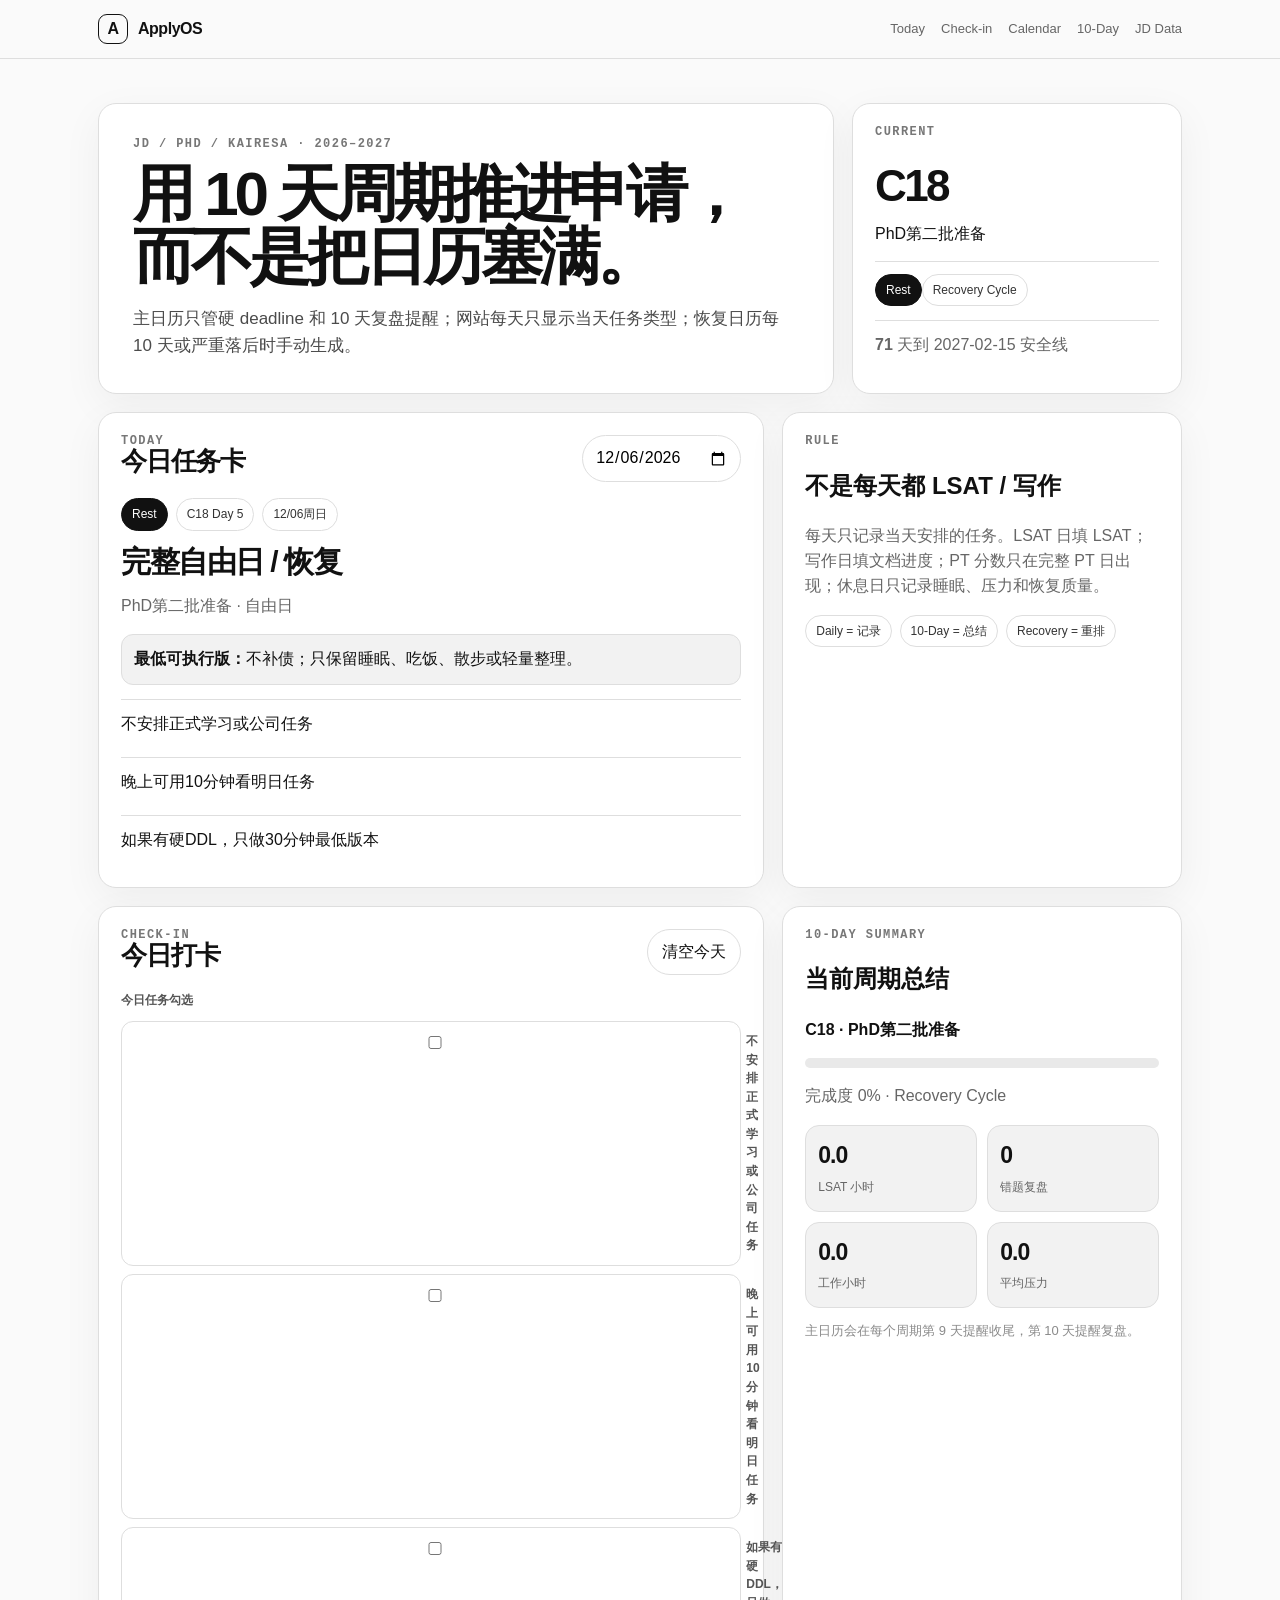
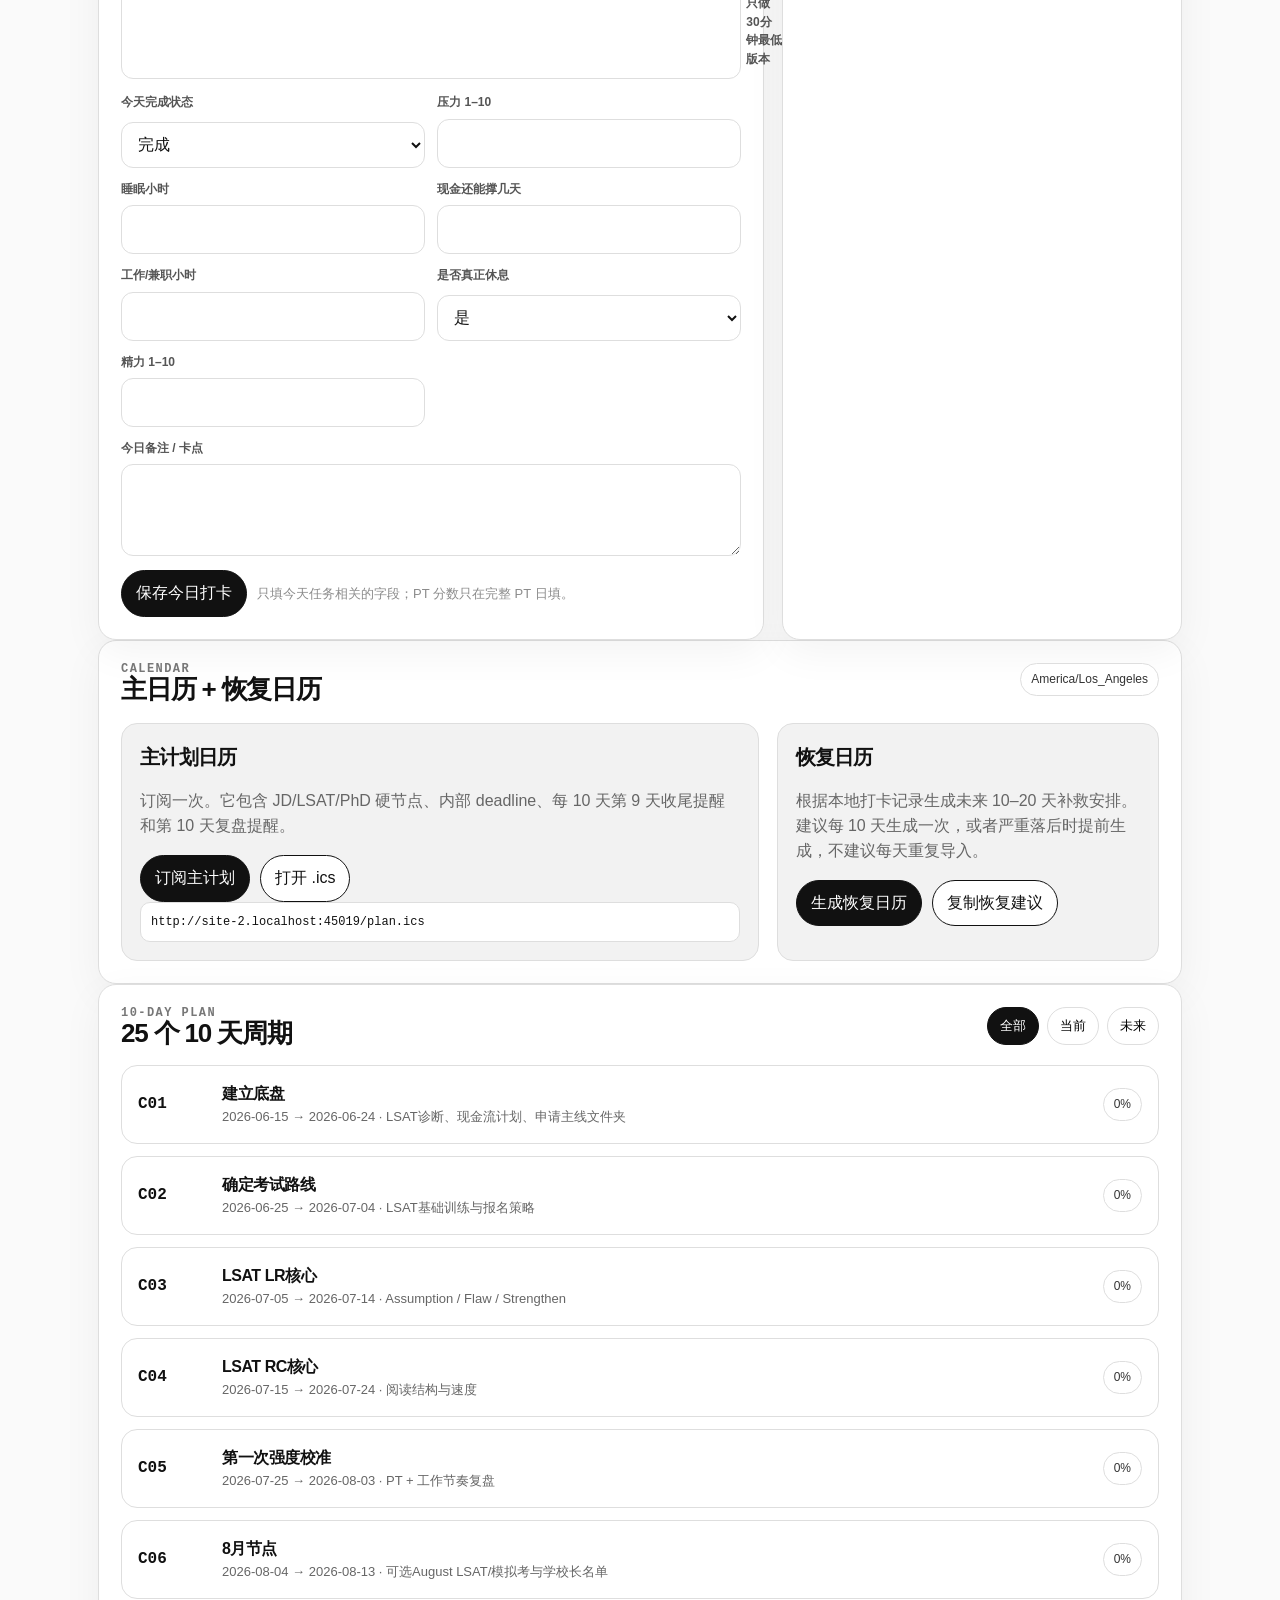
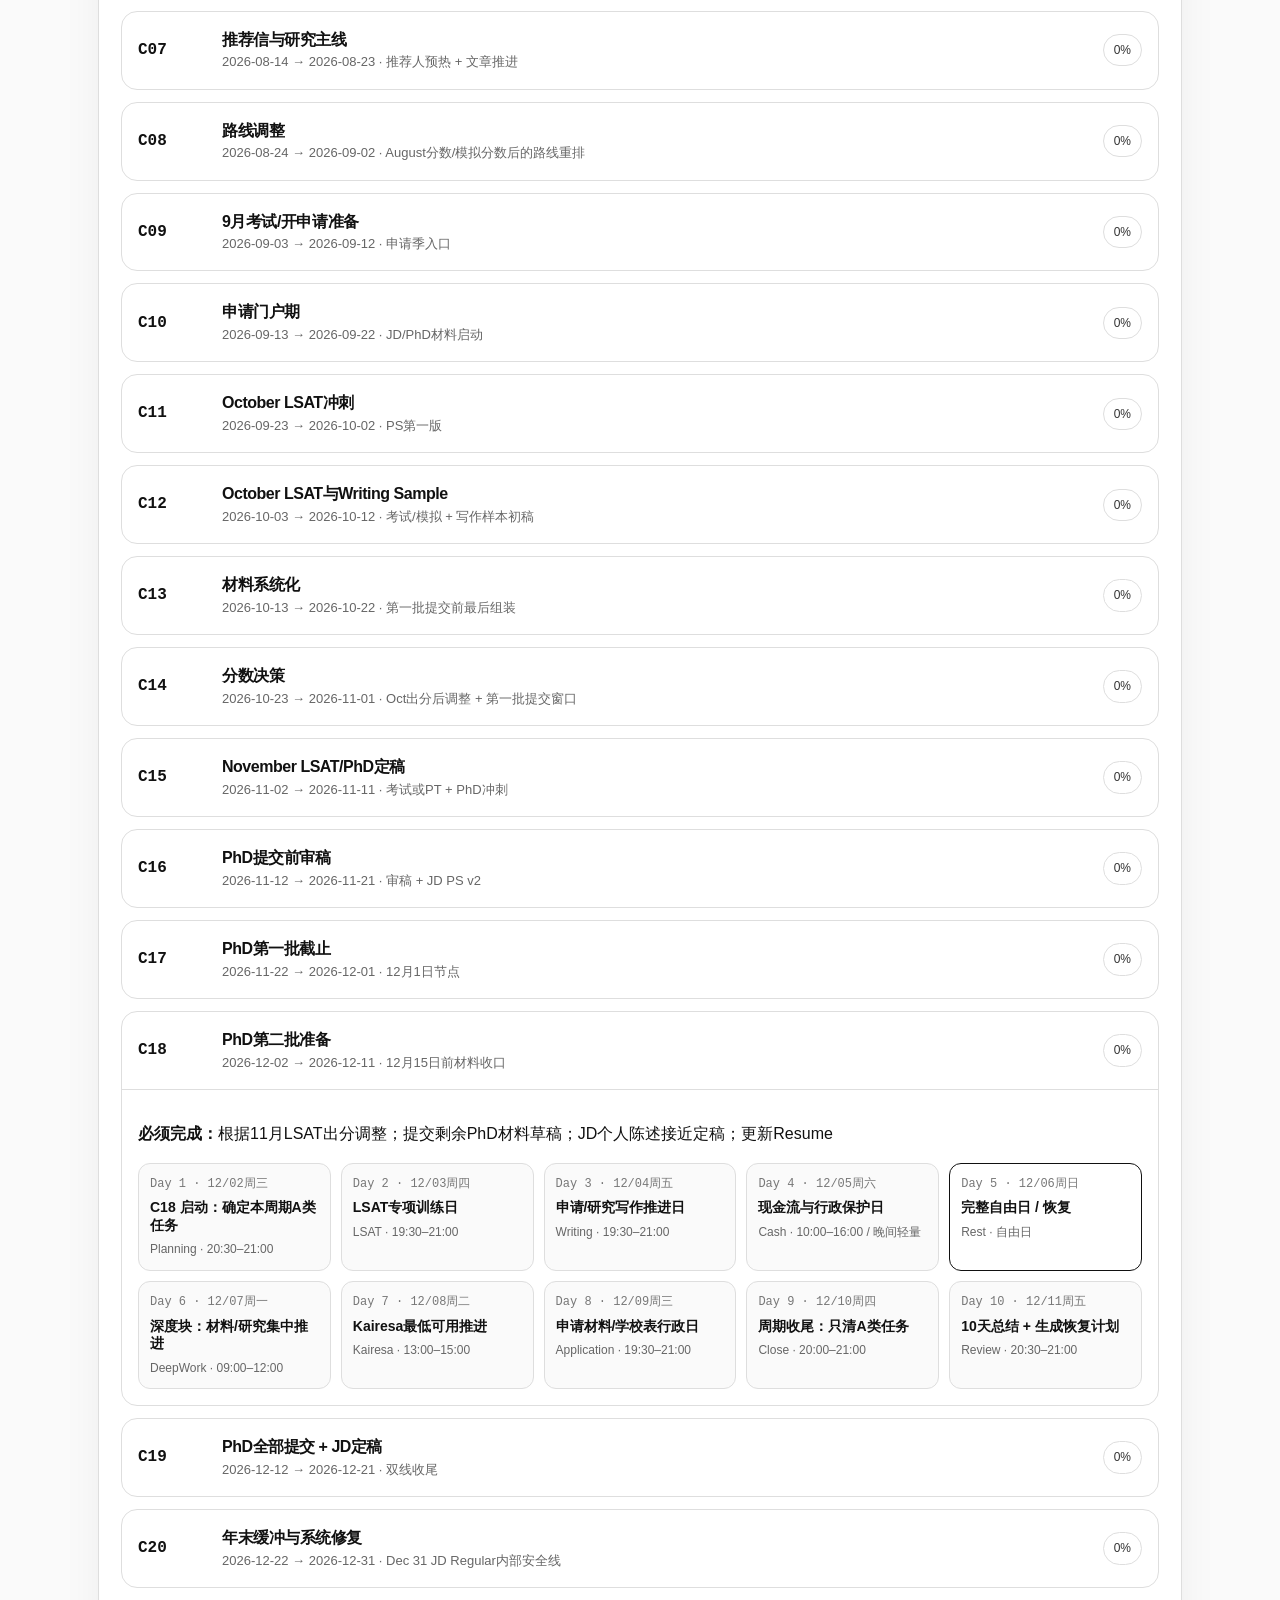
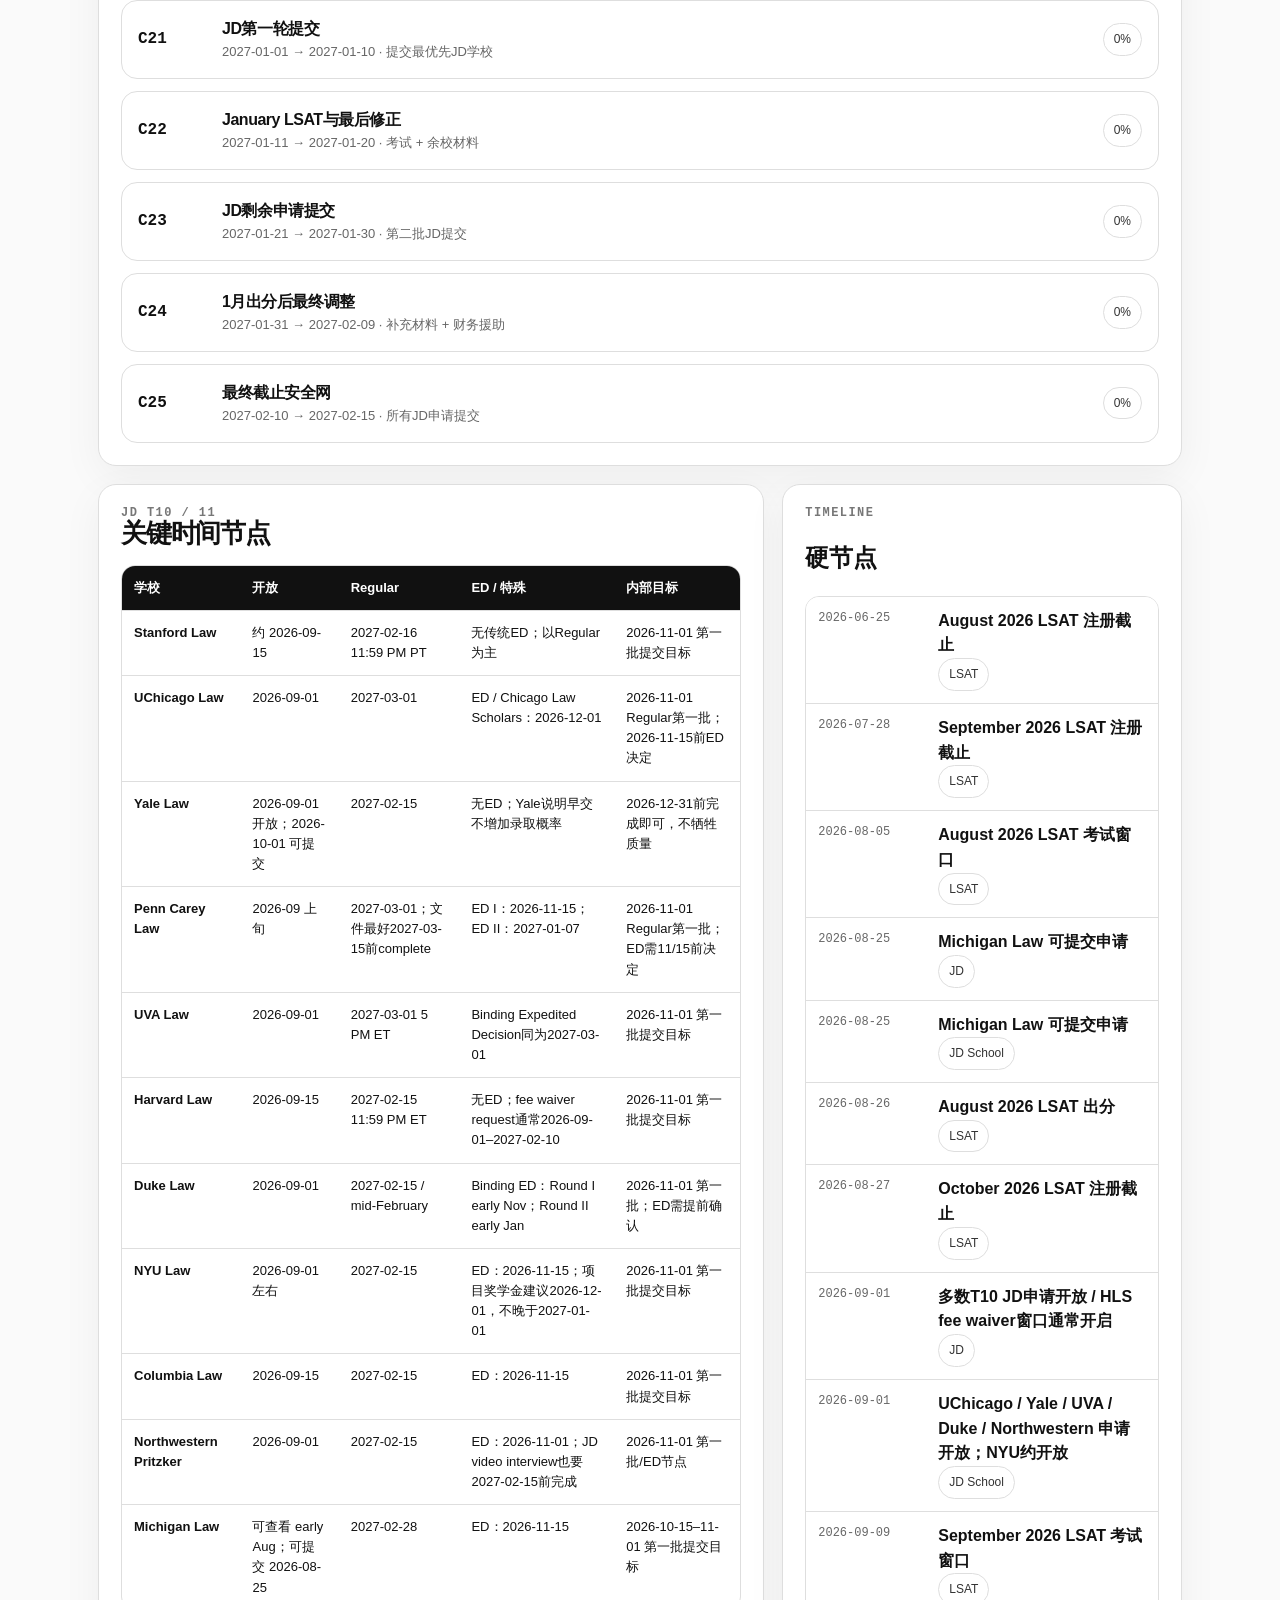
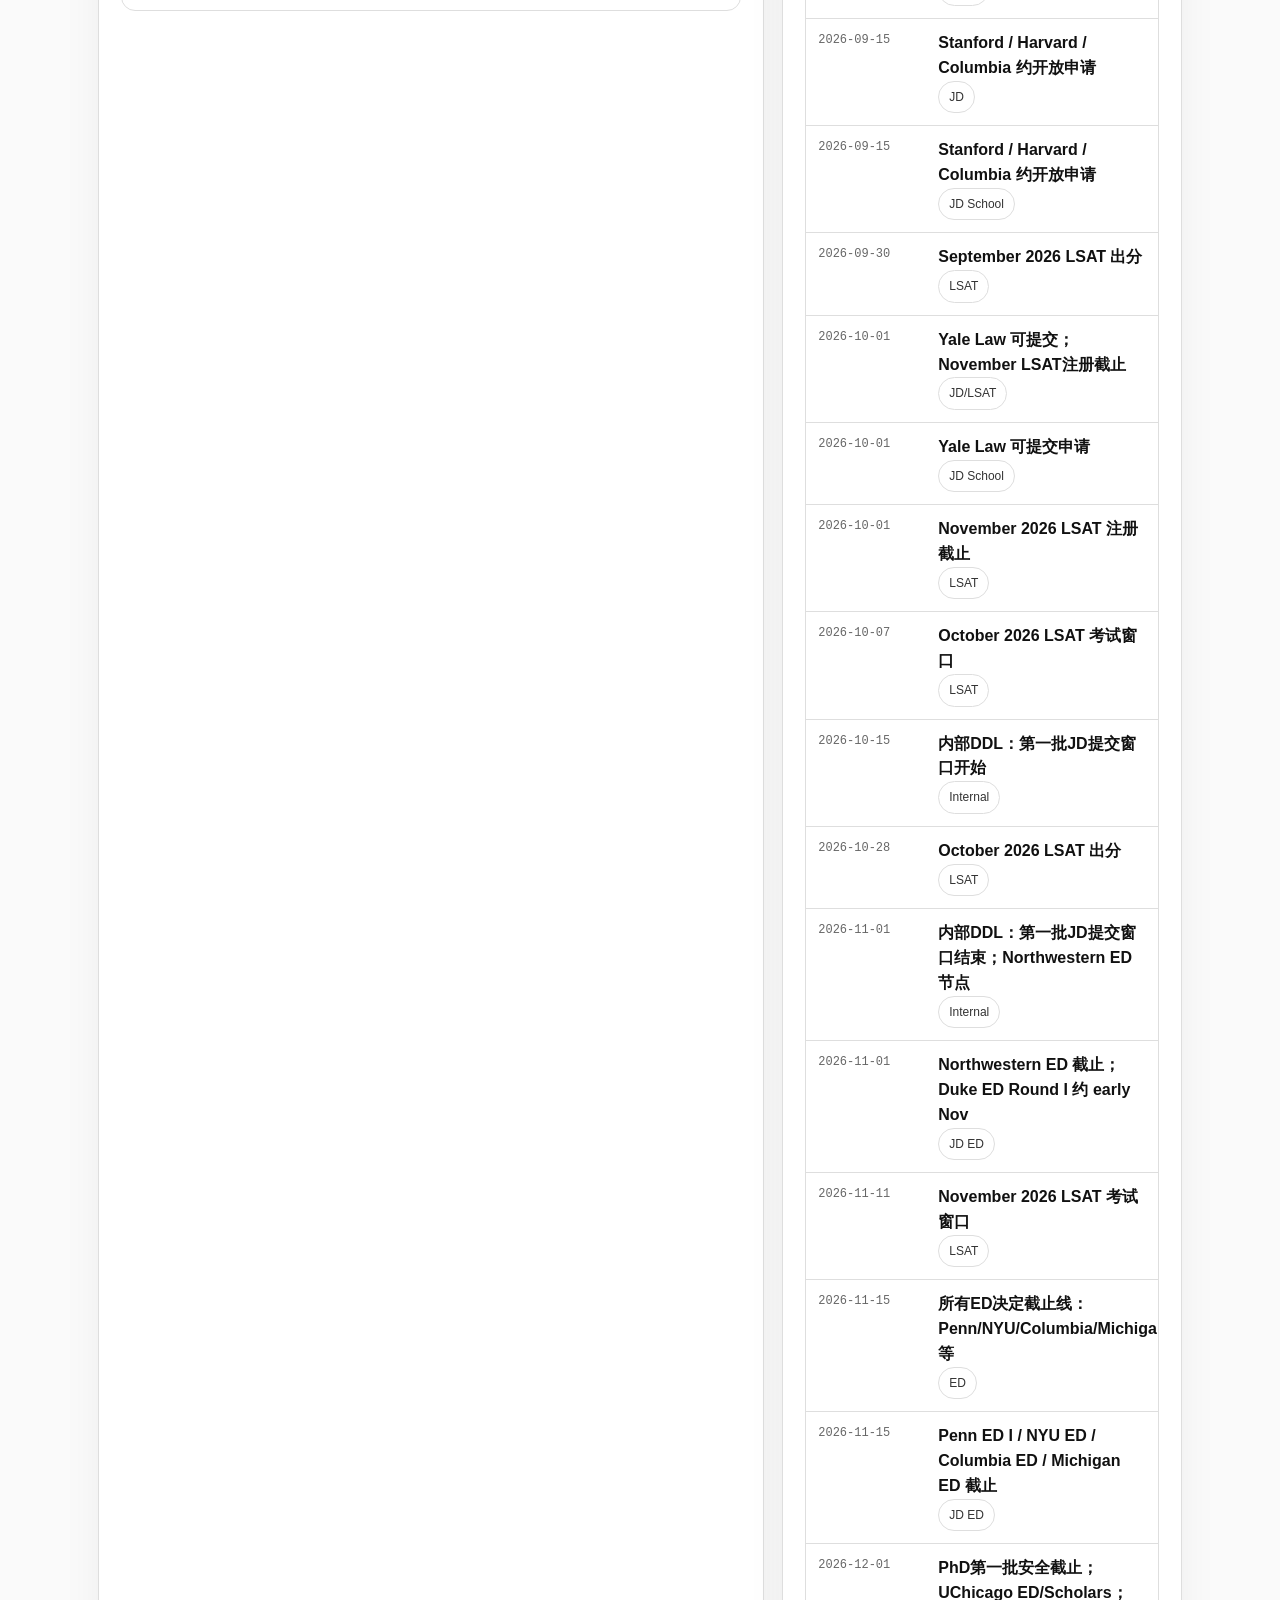
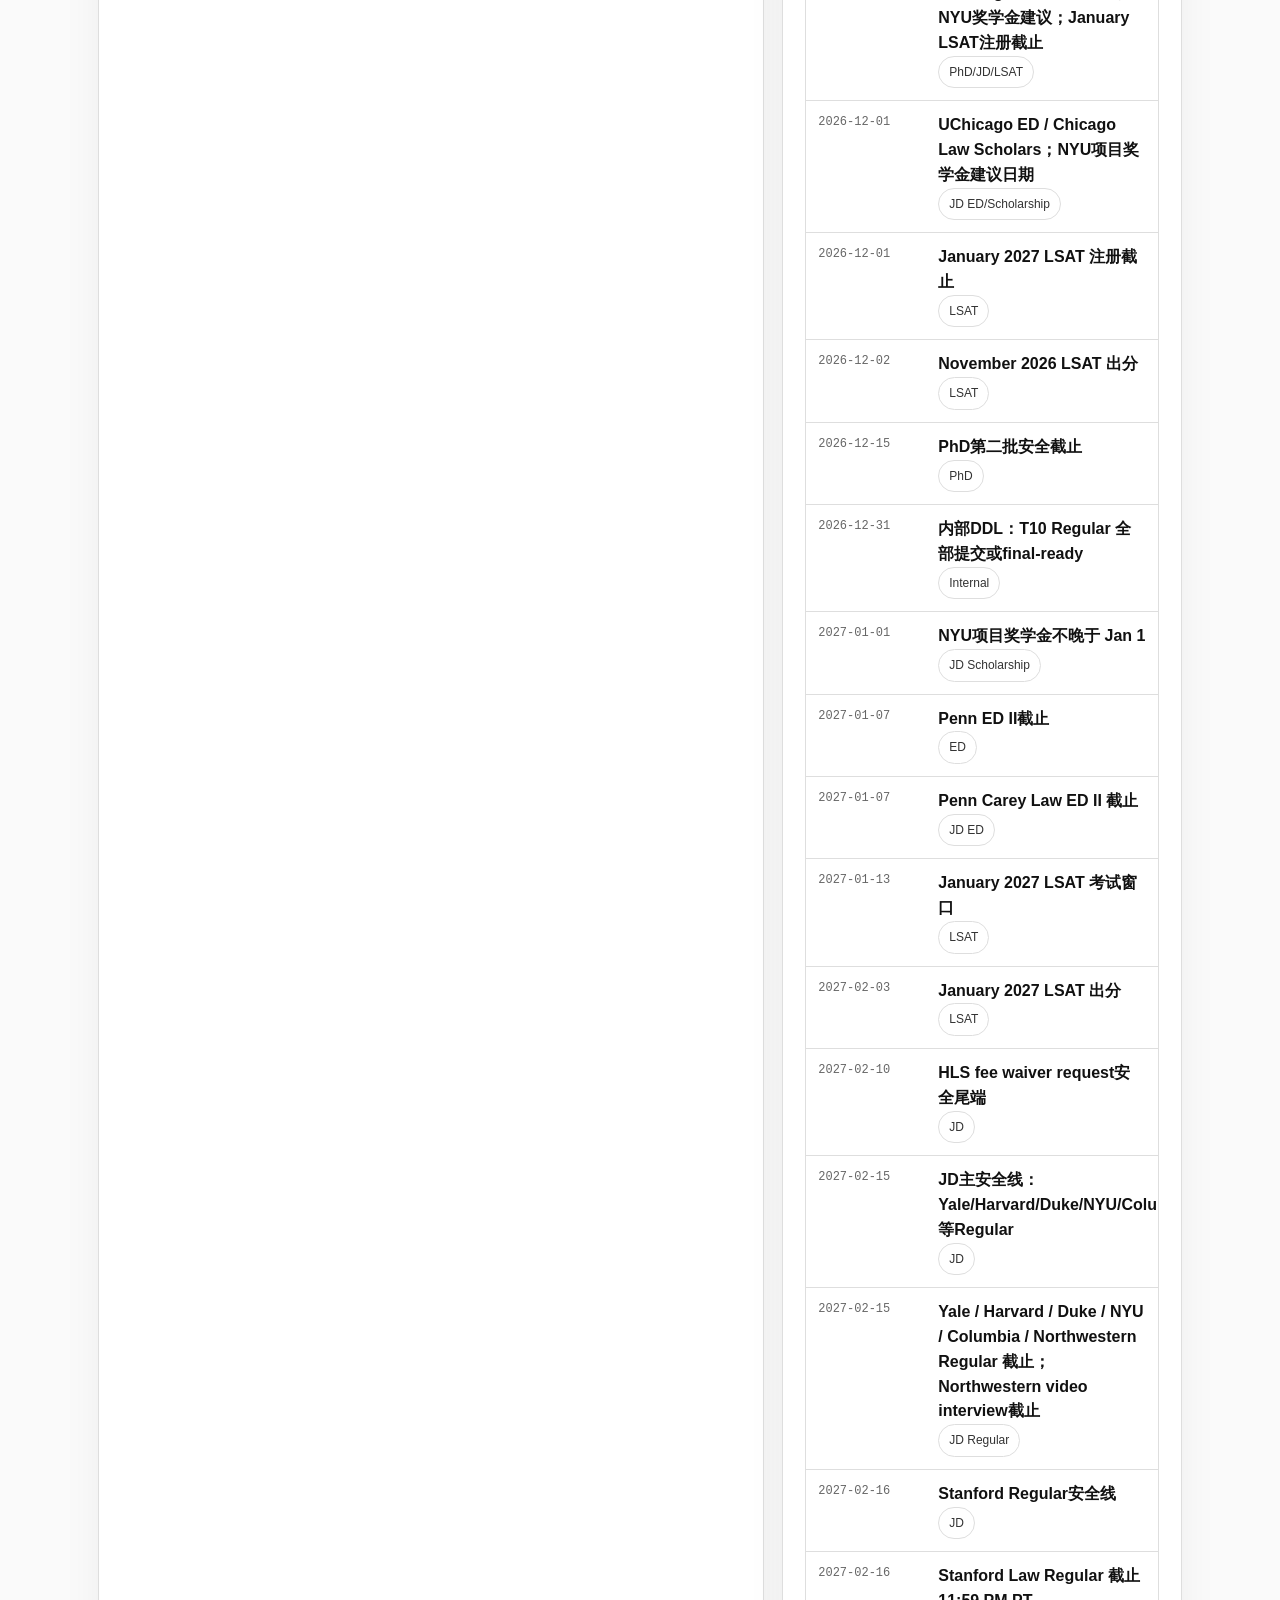
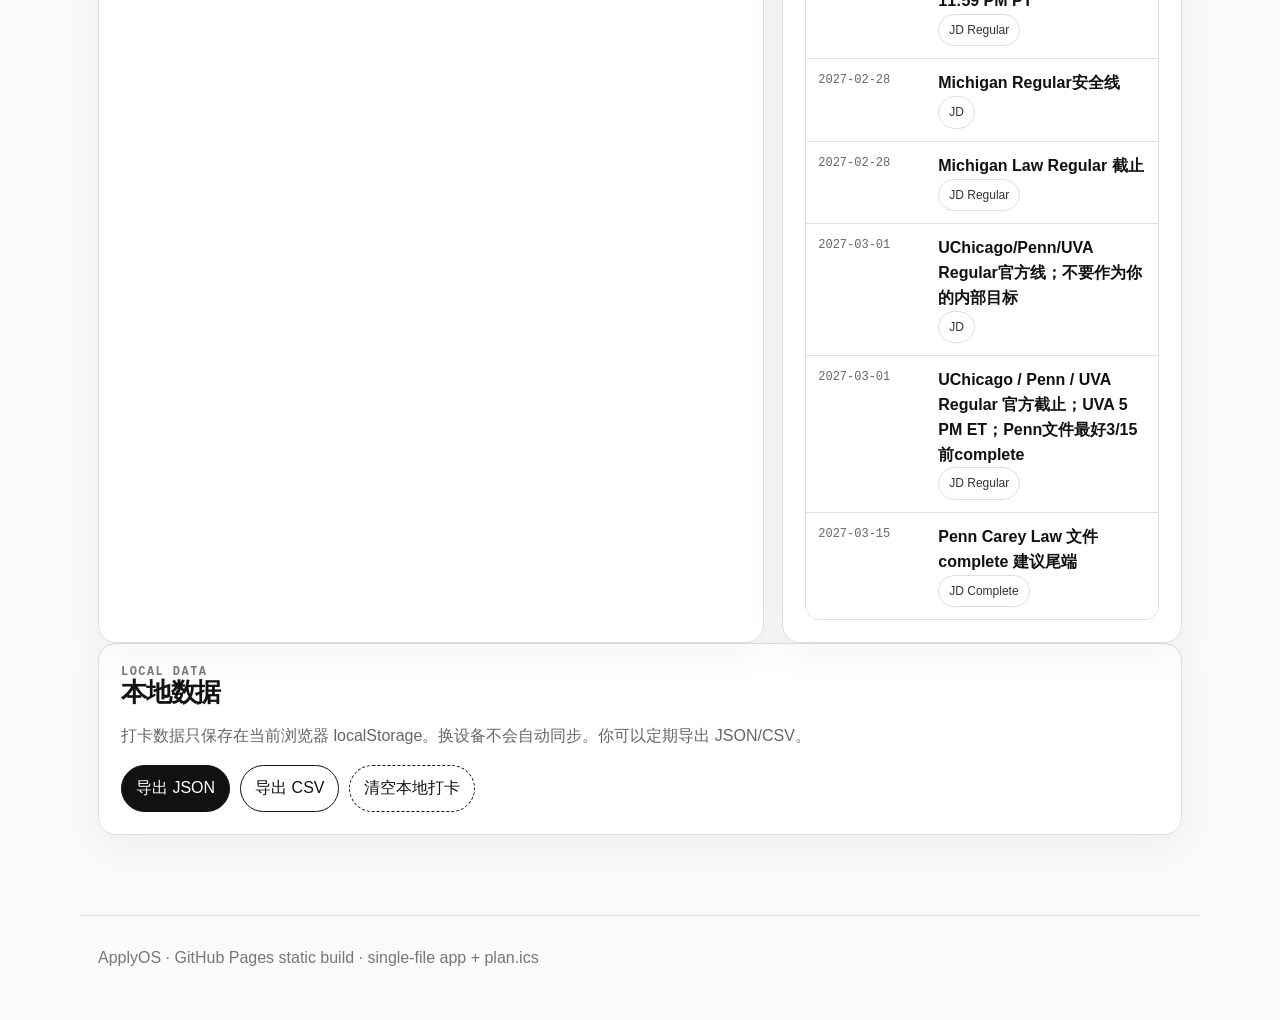
==== commit e12c8ffe: "Add files via upload" ====
--- a/index.html
+++ b/index.html
@@ -1,164 +1,168 @@
 <!doctype html>
 <html lang="zh-CN">
 <head>
-  <meta charset="utf-8" />
-  <meta name="viewport" content="width=device-width, initial-scale=1" />
+  <meta charset="utf-8">
+  <meta name="viewport" content="width=device-width, initial-scale=1">
   <title>ApplyOS · JD / PhD / Kairesa</title>
-  <meta name="description" content="10天周期申请计划、每日任务打卡、主日历订阅和恢复日历生成。" />
-  <link rel="stylesheet" href="styles.css" />
+  <meta name="description" content="JD/PhD申请10天周期计划、按当天任务类型打卡、主计划日历订阅和恢复日历生成。">
+  <style>
+:root{
+  --bg:#fafafa;--paper:#ffffff;--ink:#111111;--muted:#666666;--faint:#8b8b8b;--line:#dedede;--soft:#f2f2f2;--soft2:#e9e9e9;--black:#000000;
+  --radius:18px;--radius-sm:12px;--shadow:0 12px 40px rgba(0,0,0,.05);
+  --sans:-apple-system,BlinkMacSystemFont,"SF Pro Text","Segoe UI","PingFang SC","Hiragino Sans GB","Microsoft YaHei",Arial,sans-serif;
+  --mono:ui-monospace,SFMono-Regular,Menlo,Monaco,Consolas,"Liberation Mono",monospace;
+}
+*{box-sizing:border-box}html{scroll-behavior:smooth}body{margin:0;background:var(--bg);color:var(--ink);font-family:var(--sans);line-height:1.55;-webkit-font-smoothing:antialiased}a{color:inherit;text-decoration:none}button,input,select,textarea{font:inherit}button{cursor:pointer}.skip{position:absolute;left:-999px;top:auto}.skip:focus{left:12px;top:12px;background:#fff;border:1px solid #000;padding:8px;z-index:1000}.top{position:sticky;top:0;z-index:30;background:rgba(250,250,250,.92);backdrop-filter:blur(18px);border-bottom:1px solid var(--line)}.topInner{max-width:1120px;margin:0 auto;padding:14px 18px;display:flex;align-items:center;justify-content:space-between;gap:16px}.brand{display:flex;align-items:center;gap:10px;font-weight:750;letter-spacing:-.03em}.logo{width:30px;height:30px;border:1.5px solid #111;border-radius:9px;display:grid;place-items:center;font-weight:900}.nav{display:flex;gap:16px;font-size:13px;color:var(--muted)}.nav a:hover{color:#000}.container{max-width:1120px;margin:0 auto;padding:26px 18px 80px}.hero{display:grid;grid-template-columns:minmax(0,1fr) 330px;gap:18px;align-items:stretch;margin:18px 0}.heroMain,.card,.panel{background:var(--paper);border:1px solid var(--line);border-radius:var(--radius);box-shadow:var(--shadow)}.heroMain{padding:34px}.kicker{font:700 12px/1 var(--mono);letter-spacing:.12em;text-transform:uppercase;color:#777;margin:0 0 12px}.hero h1{font-size:clamp(34px,5vw,62px);line-height:1.02;letter-spacing:-.065em;margin:0;max-width:780px}.lead{font-size:17px;color:#4b4b4b;max-width:760px;margin:18px 0 0}.heroAside{padding:22px;display:grid;gap:14px;align-content:start}.statusBig{font-size:44px;line-height:1;font-weight:850;letter-spacing:-.06em}.statusLine{border-top:1px solid var(--line);padding-top:12px;color:var(--muted)}.grid{display:grid;gap:18px;margin-top:18px}.grid.two{grid-template-columns:minmax(0,1.25fr) minmax(290px,.75fr)}.grid.three{grid-template-columns:repeat(3,minmax(0,1fr))}.panel{padding:22px;min-width:0}.sectionHead{display:flex;justify-content:space-between;gap:14px;align-items:flex-start;margin-bottom:16px}.sectionHead h2{font-size:26px;line-height:1.15;letter-spacing:-.045em;margin:0}.sectionHead p{margin:0}.dateInput{width:auto;min-width:150px;border:1px solid var(--line);border-radius:999px;padding:9px 12px;background:#fff}.taskPills{display:flex;gap:8px;flex-wrap:wrap;margin-bottom:14px}.pill{display:inline-flex;align-items:center;gap:6px;border:1px solid var(--line);border-radius:999px;background:#fff;padding:6px 10px;font-size:12px;color:#333}.pill.dark{background:#111;color:#fff;border-color:#111}.todayTitle{font-size:30px;line-height:1.1;letter-spacing:-.05em;margin:0 0 10px}.muted{color:var(--muted)}.hint{color:var(--faint);font-size:13px}.taskList{list-style:none;margin:14px 0 0;padding:0;display:grid;gap:8px}.taskList li{padding:12px 0;border-top:1px solid var(--line)}.minimum{background:var(--soft);border:1px solid var(--line);border-radius:var(--radius-sm);padding:12px;margin:14px 0}.actions{display:flex;gap:10px;flex-wrap:wrap;align-items:center}.btn{border:1px solid #111;background:#111;color:#fff;border-radius:999px;padding:10px 14px;display:inline-flex;align-items:center;justify-content:center;min-height:40px}.btn.secondary{background:#fff;color:#111}.btn.ghost{background:transparent;color:#111;border-color:var(--line)}.btn.danger{background:#fff;color:#111;border-style:dashed}.btn:active{transform:translateY(1px)}.form{display:grid;gap:14px}.formGrid{display:grid;grid-template-columns:repeat(2,minmax(0,1fr));gap:12px}.field{display:grid;gap:7px}.field.full{grid-column:1/-1}.field label{font-size:12px;color:#555;font-weight:650}.field input,.field select,.field textarea{width:100%;border:1px solid var(--line);background:#fff;border-radius:12px;padding:11px 12px;color:#111}.field textarea{min-height:92px;resize:vertical}.taskChecks{display:grid;gap:8px;margin-top:4px}.taskCheck{display:flex;gap:9px;align-items:flex-start;border:1px solid var(--line);border-radius:12px;padding:10px;background:#fff}.taskCheck input{margin-top:4px;flex:0 0 auto}.meter{height:10px;background:var(--soft2);border-radius:999px;overflow:hidden}.meter span{display:block;height:100%;width:0;background:#111}.metricGrid{display:grid;grid-template-columns:repeat(2,minmax(0,1fr));gap:10px}.metric{border:1px solid var(--line);border-radius:14px;background:var(--soft);padding:12px}.metric strong{display:block;font-size:23px;letter-spacing:-.04em}.metric span{font-size:12px;color:#666}.calendarBox{background:var(--soft);border:1px solid var(--line);border-radius:16px;padding:18px}.calendarBox h3{margin:0 0 8px;font-size:20px;letter-spacing:-.035em}code{display:block;white-space:nowrap;overflow:auto;background:#fff;border:1px solid var(--line);border-radius:10px;padding:10px;font-family:var(--mono);font-size:12px}.cycleControls{display:flex;gap:8px;flex-wrap:wrap}.chip{border:1px solid var(--line);background:#fff;border-radius:999px;padding:8px 12px;font-size:13px}.chip.active{background:#111;color:#fff;border-color:#111}.cycleList{display:grid;gap:12px}.cycle{background:#fff;border:1px solid var(--line);border-radius:16px;overflow:hidden}.cycleHead{display:grid;grid-template-columns:72px minmax(0,1fr) auto;gap:12px;align-items:center;padding:16px;cursor:pointer}.cycleId{font-family:var(--mono);font-weight:800}.cycleTitle{font-weight:750;letter-spacing:-.03em}.cycleMeta{font-size:13px;color:#666}.cycleBody{display:none;border-top:1px solid var(--line);padding:16px}.cycle.open .cycleBody{display:block}.dayGrid{display:grid;grid-template-columns:repeat(5,minmax(0,1fr));gap:10px;margin-top:14px}.dayCard{border:1px solid var(--line);border-radius:12px;background:#fafafa;padding:11px}.dayCard.current{border-color:#111;background:#fff}.dayNum{font-family:var(--mono);font-size:12px;color:#777}.dayCard h4{font-size:14px;line-height:1.25;margin:6px 0}.dayCard p{font-size:12px;color:#666;margin:0}.tableWrap{border:1px solid var(--line);border-radius:14px;overflow:auto}table{width:100%;border-collapse:collapse;font-size:13px}th,td{padding:12px;border-bottom:1px solid var(--line);text-align:left;vertical-align:top}th{background:#111;color:#fff;white-space:nowrap;font-weight:650}tr:last-child td{border-bottom:none}.timeline{display:grid;gap:0;border:1px solid var(--line);border-radius:14px;overflow:hidden}.timelineItem{display:grid;grid-template-columns:108px minmax(0,1fr);gap:12px;padding:12px;border-bottom:1px solid var(--line);background:#fff}.timelineItem:last-child{border-bottom:0}.timelineDate{font-family:var(--mono);font-size:12px;color:#666}.timelineLabel{font-weight:650}.toast{position:fixed;left:50%;bottom:24px;transform:translateX(-50%);background:#111;color:#fff;border-radius:999px;padding:11px 16px;box-shadow:0 10px 40px rgba(0,0,0,.18);z-index:999}.errorBox{border:1px solid #111;border-radius:14px;background:#fff;padding:18px;margin:18px 0}.footer{max-width:1120px;margin:0 auto;padding:30px 18px 50px;color:#777;border-top:1px solid var(--line)}
+@media(max-width:860px){.topInner{padding:12px 14px}.nav{display:none}.container{padding:18px 12px 60px}.hero,.grid.two,.grid.three{grid-template-columns:1fr}.heroMain{padding:24px}.hero h1{font-size:40px}.sectionHead{flex-direction:column}.dateInput{width:100%}.formGrid,.metricGrid,.dayGrid{grid-template-columns:1fr}.cycleHead{grid-template-columns:1fr}.statusBig{font-size:36px}.todayTitle{font-size:25px}.panel{padding:18px}}
+</style>
 </head>
 <body>
-  <header class="topbar">
-    <a class="brand" href="#top" aria-label="ApplyOS home">
-      <span class="mark">A</span>
-      <span>ApplyOS</span>
-    </a>
-    <nav>
-      <a href="#today">Today</a>
-      <a href="#checkin">Check-in</a>
-      <a href="#cycles">10-Day</a>
-      <a href="#calendar">Calendar</a>
-      <a href="#schools">JD</a>
-      <a href="#data">Data</a>
+<a class="skip" href="#main">跳到内容</a>
+<header class="top">
+  <div class="topInner">
+    <a class="brand" href="#top"><span class="logo">A</span><span>ApplyOS</span></a>
+    <nav class="nav" aria-label="主导航">
+      <a href="#today">Today</a><a href="#checkin">Check-in</a><a href="#calendar">Calendar</a><a href="#cycles">10-Day</a><a href="#schools">JD Data</a>
     </nav>
-  </header>
+  </div>
+</header>
+<main class="container" id="main">
+  <section class="hero" id="top">
+    <div class="heroMain">
+      <p class="kicker">JD / PhD / Kairesa · 2026–2027</p>
+      <h1>用 10 天周期推进申请，而不是把日历塞满。</h1>
+      <p class="lead">主日历只管硬 deadline 和 10 天复盘提醒；网站每天只显示当天任务类型；恢复日历每 10 天或严重落后时手动生成。</p>
+    </div>
+    <aside class="heroAside card" id="heroStatus"><span class="muted">加载中…</span></aside>
+  </section>
 
-  <main id="top">
-    <section class="hero">
-      <div>
-        <p class="eyebrow">JD / PhD / Kairesa · 2026–2027</p>
-        <h1>不是把日历填满，而是让计划可以恢复。</h1>
-        <p class="lead">主日历负责硬 deadline；网站负责每天按任务类型打卡；恢复日历每 10 天或严重落后时手动生成。</p>
-      </div>
-      <aside class="heroCard" id="heroStatus">
-        <span class="muted">加载中…</span>
-      </aside>
-    </section>
+  <section class="grid two" id="today">
+    <article class="panel">
+      <div class="sectionHead"><div><p class="kicker">Today</p><h2>今日任务卡</h2></div><input class="dateInput" type="date" id="selectedDate"></div>
+      <div id="todayCard"><span class="muted">加载中…</span></div>
+    </article>
+    <aside class="panel">
+      <p class="kicker">Rule</p><h2>不是每天都 LSAT / 写作</h2>
+      <p class="muted">每天只记录当天安排的任务。LSAT 日填 LSAT；写作日填文档进度；PT 分数只在完整 PT 日出现；休息日只记录睡眠、压力和恢复质量。</p>
+      <div class="taskPills"><span class="pill">Daily = 记录</span><span class="pill">10-Day = 总结</span><span class="pill">Recovery = 重排</span></div>
+    </aside>
+  </section>
 
-    <section class="grid two" id="today">
-      <article class="panel large">
-        <div class="sectionHead">
-          <div>
-            <p class="eyebrow">Today</p>
-            <h2>今日任务卡</h2>
-          </div>
-          <input type="date" id="selectedDate" />
-        </div>
-        <div id="todayCard" class="todayCard"></div>
-      </article>
-      <article class="panel">
-        <p class="eyebrow">Rule</p>
-        <h2>每天只打卡今天安排的类型</h2>
-        <p>LSAT日填学习小时和错题；写作日填文档进度；现金流日填工作/现金；休息日只记录睡眠和压力。PT分数只有完整 PT 当天才填。</p>
-        <div class="miniRules">
-          <span>Daily = 记录</span>
-          <span>10-Day = 总结</span>
-          <span>Recovery = 重排</span>
-        </div>
-      </article>
-    </section>
+  <section class="grid two" id="checkin">
+    <article class="panel">
+      <div class="sectionHead"><div><p class="kicker">Check-in</p><h2>今日打卡</h2></div><button class="btn ghost" id="clearToday" type="button">清空今天</button></div>
+      <form id="checkinForm" class="form"><span class="muted">加载中…</span></form>
+    </article>
+    <aside class="panel">
+      <p class="kicker">10-Day Summary</p><h2>当前周期总结</h2><div id="summary"><span class="muted">加载中…</span></div>
+    </aside>
+  </section>
 
-    <section class="grid two" id="checkin">
-      <article class="panel large">
-        <div class="sectionHead">
-          <div>
-            <p class="eyebrow">Check-in</p>
-            <h2>今日打卡</h2>
-          </div>
-          <button class="ghost" id="clearToday">清空今日表单</button>
-        </div>
-        <form id="checkinForm" class="form"></form>
-      </article>
-      <article class="panel">
-        <p class="eyebrow">10-Day Summary</p>
-        <h2>当前周期总结</h2>
-        <div id="summary" class="summary"></div>
-      </article>
-    </section>
+  <section class="panel" id="calendar">
+    <div class="sectionHead"><div><p class="kicker">Calendar</p><h2>主日历 + 恢复日历</h2></div><span class="pill">America/Los_Angeles</span></div>
+    <div class="grid two">
+      <div class="calendarBox"><h3>主计划日历</h3><p class="muted">订阅一次。它包含 JD/LSAT/PhD 硬节点、内部 deadline、每 10 天第 9 天收尾提醒和第 10 天复盘提醒。</p><div class="actions"><a class="btn" id="webcalLink" href="plan.ics">订阅主计划</a><a class="btn secondary" id="icsLink" href="plan.ics">打开 .ics</a></div><code id="icsUrl">plan.ics</code></div>
+      <div class="calendarBox"><h3>恢复日历</h3><p class="muted">根据本地打卡记录生成未来 10–20 天补救安排。建议每 10 天生成一次，或者严重落后时提前生成，不建议每天重复导入。</p><div class="actions"><button class="btn" id="makeRecovery" type="button">生成恢复日历</button><button class="btn secondary" id="copyRecoveryNotes" type="button">复制恢复建议</button></div></div>
+    </div>
+  </section>
 
-    <section class="panel" id="calendar">
-      <div class="sectionHead">
-        <div>
-          <p class="eyebrow">Calendar</p>
-          <h2>主日历 + 恢复日历</h2>
-        </div>
-        <span class="pill">America/Los_Angeles</span>
-      </div>
-      <div class="calendarGrid">
-        <div class="calendarBox">
-          <h3>主计划日历</h3>
-          <p>订阅一次。包含 JD / LSAT / PhD 硬节点、内部 deadline、每 10 天第 9 天提醒和第 10 天复盘提醒。</p>
-          <div class="actions">
-            <a class="button" id="webcalLink" href="#">订阅主计划</a>
-            <a class="button ghost" id="icsLink" href="plan.ics">打开 .ics</a>
-          </div>
-          <code id="icsUrl">plan.ics</code>
-        </div>
-        <div class="calendarBox">
-          <h3>恢复日历</h3>
-          <p>每 10 天或严重落后时生成。它根据本地打卡记录，把未完成A类任务、LSAT缺口、现金流压力和高压状态写进未来 10–20 天。</p>
-          <div class="actions">
-            <button class="button" id="makeRecovery">生成恢复日历</button>
-            <button class="button ghost" id="copyRecoveryNotes">复制恢复建议</button>
-          </div>
-          <p class="hint">恢复日历是按需导入，不建议每天重复导入。</p>
-        </div>
-      </div>
-    </section>
+  <section class="panel" id="cycles">
+    <div class="sectionHead"><div><p class="kicker">10-Day Plan</p><h2>25 个 10 天周期</h2></div><div class="cycleControls"><button class="chip active" data-filter="all" type="button">全部</button><button class="chip" data-filter="current" type="button">当前</button><button class="chip" data-filter="upcoming" type="button">未来</button></div></div>
+    <div id="cycleList" class="cycleList"><span class="muted">加载中…</span></div>
+  </section>
 
-    <section class="panel" id="cycles">
-      <div class="sectionHead">
-        <div>
-          <p class="eyebrow">10-Day Plan</p>
-          <h2>25 个 10 天周期</h2>
-        </div>
-        <div class="filters">
-          <button class="chip active" data-filter="all">全部</button>
-          <button class="chip" data-filter="current">当前</button>
-          <button class="chip" data-filter="upcoming">未来</button>
-        </div>
-      </div>
-      <div id="cycleList" class="cycleList"></div>
-    </section>
+  <section class="grid two" id="schools">
+    <article class="panel"><div class="sectionHead"><div><p class="kicker">JD T10 / 11</p><h2>关键时间节点</h2></div></div><div class="tableWrap"><table id="schoolTable"></table></div></article>
+    <aside class="panel"><p class="kicker">Timeline</p><h2>硬节点</h2><div id="timeline" class="timeline"></div></aside>
+  </section>
 
-    <section class="grid two" id="schools">
-      <article class="panel large">
-        <div class="sectionHead">
-          <div>
-            <p class="eyebrow">JD T10 / 11</p>
-            <h2>关键时间节点</h2>
-          </div>
-        </div>
-        <div class="tableWrap"><table id="schoolTable"></table></div>
-      </article>
-      <article class="panel">
-        <p class="eyebrow">Timeline</p>
-        <h2>硬节点</h2>
-        <div id="timeline" class="timeline"></div>
-      </article>
-    </section>
+  <section class="panel" id="data">
+    <div class="sectionHead"><div><p class="kicker">Local Data</p><h2>本地数据</h2></div></div>
+    <p class="muted">打卡数据只保存在当前浏览器 localStorage。换设备不会自动同步。你可以定期导出 JSON/CSV。</p>
+    <div class="actions"><button class="btn" id="exportJson" type="button">导出 JSON</button><button class="btn secondary" id="exportCsv" type="button">导出 CSV</button><button class="btn danger" id="resetData" type="button">清空本地打卡</button></div>
+  </section>
+</main>
+<footer class="footer">ApplyOS · GitHub Pages static build · single-file app + plan.ics</footer>
+<script>window.APPLYOS_DATA={"generated":"2026-06-15","timezone":"America/Los_Angeles","cycles":[{"id":"C01","start":"2026-06-15","end":"2026-06-24","title":"建立底盘","focus":"LSAT诊断、现金流计划、申请主线文件夹","mustComplete":["完成1套LSAT诊断PT","建立LSAC/学校/PhD资料文件夹","列出20个JD/PhD方向关键词","列出5个现金流岗位/兼职来源"],"days":[{"day":1,"date":"2026-06-15","type":"Planning","label":"C01 启动：确定本周期A类任务","time":"20:30–21:00","minimum":"10分钟选出A类任务即可。","tasks":["阅读本周期目标","从必须完成清单中选出3个A类任务","确认本周期是否需要恢复/现金流模式"]},{"day":2,"date":"2026-06-16","type":"LSAT","label":"LSAT专项训练日","time":"19:30–21:00","minimum":"最低90分钟；状态差则45分钟错题复盘。","tasks":["完成一个专项题组或RC passage组","复盘错题，不追求刷量","记录学习小时和错题数量"]},{"day":3,"date":"2026-06-17","type":"Writing","label":"申请/研究写作推进日","time":"19:30–21:00","minimum":"最低30分钟大纲/素材；不强迫产出字数。","tasks":["推进一个文档：PS/SOP/Resume/Why X/Writing Sample","只记录今天实际推进的文档","写不出来就做素材整理或大纲"]},{"day":4,"date":"2026-06-18","type":"Cash","label":"现金流与行政保护日","time":"10:00–16:00 / 晚间轻量","minimum":"最低完成现金流检查；必要时进入Survival Mode。","tasks":["优先处理兼职/找工/小单交付","检查现金还能支撑几天","晚间只做15分钟申请行政整理"]},{"day":5,"date":"2026-06-19","type":"LSAT","label":"LSAT专项训练日","time":"19:30–21:00","minimum":"最低90分钟；状态差则45分钟错题复盘。","tasks":["完成一个专项题组或RC passage组","复盘错题，不追求刷量","记录学习小时和错题数量"]},{"day":6,"date":"2026-06-20","type":"PT","label":"LSAT PT / 长计时块","time":"09:00–12:00","minimum":"如果不适合完整PT，改为2个计时题组 + 复盘。","tasks":["完整PT或同等强度分段模拟","只在今天填写PT分数","当天重点是复盘，不追加新任务"]},{"day":7,"date":"2026-06-21","type":"Rest","label":"完整自由日 / 恢复","time":"自由日","minimum":"不补债；只保留睡眠、吃饭、散步或轻量整理。","tasks":["不安排正式学习或公司任务","晚上可用10分钟看明日任务","如果有硬DDL，只做30分钟最低版本"]},{"day":8,"date":"2026-06-22","type":"Application","label":"申请材料/学校表行政日","time":"19:30–21:00","minimum":"最低核对/补齐1个申请阻塞项。","tasks":["核对学校要求、推荐信、CAS、成绩单或fee waiver","补齐一个可提交材料","把阻塞项写进10天总结"]},{"day":9,"date":"2026-06-23","type":"Close","label":"周期收尾：只清A类任务","time":"20:00–21:00","minimum":"只清1个A类任务。","tasks":["明天是10天总结","只清必须保留的A类任务","B/C类不补债，直接压缩或删除"]},{"day":10,"date":"2026-06-24","type":"Review","label":"10天总结 + 生成恢复计划","time":"20:30–21:00","minimum":"完成10天总结；不做新任务。","tasks":["完成本周期复盘","判断完成度/压力/现金流/LSAT状态","必要时生成下一周期恢复日历"]}]},{"id":"C02","start":"2026-06-25","end":"2026-07-04","title":"确定考试路线","focus":"LSAT基础训练与报名策略","mustComplete":["完成LR基础模块","决定August/September/October LSAT策略","设定每周工时上限","Kairesa服务一句话定位"],"days":[{"day":1,"date":"2026-06-25","type":"Planning","label":"C02 启动：确定本周期A类任务","time":"20:30–21:00","minimum":"10分钟选出A类任务即可。","tasks":["阅读本周期目标","从必须完成清单中选出3个A类任务","确认本周期是否需要恢复/现金流模式"]},{"day":2,"date":"2026-06-26","type":"LSAT","label":"LSAT专项训练日","time":"19:30–21:00","minimum":"最低90分钟；状态差则45分钟错题复盘。","tasks":["完成一个专项题组或RC passage组","复盘错题，不追求刷量","记录学习小时和错题数量"]},{"day":3,"date":"2026-06-27","type":"Writing","label":"申请/研究写作推进日","time":"19:30–21:00","minimum":"最低30分钟大纲/素材；不强迫产出字数。","tasks":["推进一个文档：PS/SOP/Resume/Why X/Writing Sample","只记录今天实际推进的文档","写不出来就做素材整理或大纲"]},{"day":4,"date":"2026-06-28","type":"Rest","label":"完整自由日 / 恢复","time":"自由日","minimum":"不补债；只保留睡眠、吃饭、散步或轻量整理。","tasks":["不安排正式学习或公司任务","晚上可用10分钟看明日任务","如果有硬DDL，只做30分钟最低版本"]},{"day":5,"date":"2026-06-29","type":"LSAT","label":"LSAT专项训练日","time":"19:30–21:00","minimum":"最低90分钟；状态差则45分钟错题复盘。","tasks":["完成一个专项题组或RC passage组","复盘错题，不追求刷量","记录学习小时和错题数量"]},{"day":6,"date":"2026-06-30","type":"DeepWork","label":"深度块：材料/研究集中推进","time":"09:00–12:00","minimum":"最低90分钟单点推进，不开新坑。","tasks":["完成本周期最重的一个材料任务","用90–180分钟连续推进","结束后写下下一步"]},{"day":7,"date":"2026-07-01","type":"Kairesa","label":"Kairesa最低可用推进","time":"13:00–15:00","minimum":"最低1个外联或1个可复用案例段落。","tasks":["只做能产生案例/客户/页面资产的任务","不做logo和无边界美化","记录外联数或完成资产"]},{"day":8,"date":"2026-07-02","type":"Application","label":"申请材料/学校表行政日","time":"19:30–21:00","minimum":"最低核对/补齐1个申请阻塞项。","tasks":["核对学校要求、推荐信、CAS、成绩单或fee waiver","补齐一个可提交材料","把阻塞项写进10天总结"]},{"day":9,"date":"2026-07-03","type":"Close","label":"周期收尾：只清A类任务","time":"20:00–21:00","minimum":"只清1个A类任务。","tasks":["明天是10天总结","只清必须保留的A类任务","B/C类不补债，直接压缩或删除"]},{"day":10,"date":"2026-07-04","type":"Review","label":"10天总结 + 生成恢复计划","time":"20:30–21:00","minimum":"完成10天总结；不做新任务。","tasks":["完成本周期复盘","判断完成度/压力/现金流/LSAT状态","必要时生成下一周期恢复日历"]}]},{"id":"C03","start":"2026-07-05","end":"2026-07-14","title":"LSAT LR核心","focus":"Assumption / Flaw / Strengthen","mustComplete":["完成至少120题LR","建立错题分类表","AI治理研究文献20篇初筛","保留现金流窗口"],"days":[{"day":1,"date":"2026-07-05","type":"Rest","label":"完整自由日 / 恢复","time":"自由日","minimum":"不补债；只保留睡眠、吃饭、散步或轻量整理。","tasks":["不安排正式学习或公司任务","晚上可用10分钟看明日任务","如果有硬DDL，只做30分钟最低版本"]},{"day":2,"date":"2026-07-06","type":"LSAT","label":"LSAT专项训练日","time":"19:30–21:00","minimum":"最低90分钟；状态差则45分钟错题复盘。","tasks":["完成一个专项题组或RC passage组","复盘错题，不追求刷量","记录学习小时和错题数量"]},{"day":3,"date":"2026-07-07","type":"Writing","label":"申请/研究写作推进日","time":"19:30–21:00","minimum":"最低30分钟大纲/素材；不强迫产出字数。","tasks":["推进一个文档：PS/SOP/Resume/Why X/Writing Sample","只记录今天实际推进的文档","写不出来就做素材整理或大纲"]},{"day":4,"date":"2026-07-08","type":"Cash","label":"现金流与行政保护日","time":"10:00–16:00 / 晚间轻量","minimum":"最低完成现金流检查；必要时进入Survival Mode。","tasks":["优先处理兼职/找工/小单交付","检查现金还能支撑几天","晚间只做15分钟申请行政整理"]},{"day":5,"date":"2026-07-09","type":"LSAT","label":"LSAT专项训练日","time":"19:30–21:00","minimum":"最低90分钟；状态差则45分钟错题复盘。","tasks":["完成一个专项题组或RC passage组","复盘错题，不追求刷量","记录学习小时和错题数量"]},{"day":6,"date":"2026-07-10","type":"DeepWork","label":"深度块：材料/研究集中推进","time":"09:00–12:00","minimum":"最低90分钟单点推进，不开新坑。","tasks":["完成本周期最重的一个材料任务","用90–180分钟连续推进","结束后写下下一步"]},{"day":7,"date":"2026-07-11","type":"Kairesa","label":"Kairesa最低可用推进","time":"13:00–15:00","minimum":"最低1个外联或1个可复用案例段落。","tasks":["只做能产生案例/客户/页面资产的任务","不做logo和无边界美化","记录外联数或完成资产"]},{"day":8,"date":"2026-07-12","type":"Rest","label":"完整自由日 / 恢复","time":"自由日","minimum":"不补债；只保留睡眠、吃饭、散步或轻量整理。","tasks":["不安排正式学习或公司任务","晚上可用10分钟看明日任务","如果有硬DDL，只做30分钟最低版本"]},{"day":9,"date":"2026-07-13","type":"Close","label":"周期收尾：只清A类任务","time":"20:00–21:00","minimum":"只清1个A类任务。","tasks":["明天是10天总结","只清必须保留的A类任务","B/C类不补债，直接压缩或删除"]},{"day":10,"date":"2026-07-14","type":"Review","label":"10天总结 + 生成恢复计划","time":"20:30–21:00","minimum":"完成10天总结；不做新任务。","tasks":["完成本周期复盘","判断完成度/压力/现金流/LSAT状态","必要时生成下一周期恢复日历"]}]},{"id":"C04","start":"2026-07-15","end":"2026-07-24","title":"LSAT RC核心","focus":"阅读结构与速度","mustComplete":["完成20篇RC passage","总结3类文章结构","研究文章详细大纲","列出10个潜在推荐人/导师/教授"],"days":[{"day":1,"date":"2026-07-15","type":"Planning","label":"C04 启动：确定本周期A类任务","time":"20:30–21:00","minimum":"10分钟选出A类任务即可。","tasks":["阅读本周期目标","从必须完成清单中选出3个A类任务","确认本周期是否需要恢复/现金流模式"]},{"day":2,"date":"2026-07-16","type":"LSAT","label":"LSAT专项训练日","time":"19:30–21:00","minimum":"最低90分钟；状态差则45分钟错题复盘。","tasks":["完成一个专项题组或RC passage组","复盘错题，不追求刷量","记录学习小时和错题数量"]},{"day":3,"date":"2026-07-17","type":"Writing","label":"申请/研究写作推进日","time":"19:30–21:00","minimum":"最低30分钟大纲/素材；不强迫产出字数。","tasks":["推进一个文档：PS/SOP/Resume/Why X/Writing Sample","只记录今天实际推进的文档","写不出来就做素材整理或大纲"]},{"day":4,"date":"2026-07-18","type":"Cash","label":"现金流与行政保护日","time":"10:00–16:00 / 晚间轻量","minimum":"最低完成现金流检查；必要时进入Survival Mode。","tasks":["优先处理兼职/找工/小单交付","检查现金还能支撑几天","晚间只做15分钟申请行政整理"]},{"day":5,"date":"2026-07-19","type":"Rest","label":"完整自由日 / 恢复","time":"自由日","minimum":"不补债；只保留睡眠、吃饭、散步或轻量整理。","tasks":["不安排正式学习或公司任务","晚上可用10分钟看明日任务","如果有硬DDL，只做30分钟最低版本"]},{"day":6,"date":"2026-07-20","type":"DeepWork","label":"深度块：材料/研究集中推进","time":"09:00–12:00","minimum":"最低90分钟单点推进，不开新坑。","tasks":["完成本周期最重的一个材料任务","用90–180分钟连续推进","结束后写下下一步"]},{"day":7,"date":"2026-07-21","type":"Kairesa","label":"Kairesa最低可用推进","time":"13:00–15:00","minimum":"最低1个外联或1个可复用案例段落。","tasks":["只做能产生案例/客户/页面资产的任务","不做logo和无边界美化","记录外联数或完成资产"]},{"day":8,"date":"2026-07-22","type":"Application","label":"申请材料/学校表行政日","time":"19:30–21:00","minimum":"最低核对/补齐1个申请阻塞项。","tasks":["核对学校要求、推荐信、CAS、成绩单或fee waiver","补齐一个可提交材料","把阻塞项写进10天总结"]},{"day":9,"date":"2026-07-23","type":"Close","label":"周期收尾：只清A类任务","time":"20:00–21:00","minimum":"只清1个A类任务。","tasks":["明天是10天总结","只清必须保留的A类任务","B/C类不补债，直接压缩或删除"]},{"day":10,"date":"2026-07-24","type":"Review","label":"10天总结 + 生成恢复计划","time":"20:30–21:00","minimum":"完成10天总结；不做新任务。","tasks":["完成本周期复盘","判断完成度/压力/现金流/LSAT状态","必要时生成下一周期恢复日历"]}]},{"id":"C05","start":"2026-07-25","end":"2026-08-03","title":"第一次强度校准","focus":"PT + 工作节奏复盘","mustComplete":["完成1套正式计时PT","分析分数差距","决定主考月份","Kairesa整理1个案例草稿"],"days":[{"day":1,"date":"2026-07-25","type":"Planning","label":"C05 启动：确定本周期A类任务","time":"20:30–21:00","minimum":"10分钟选出A类任务即可。","tasks":["阅读本周期目标","从必须完成清单中选出3个A类任务","确认本周期是否需要恢复/现金流模式"]},{"day":2,"date":"2026-07-26","type":"Rest","label":"完整自由日 / 恢复","time":"自由日","minimum":"不补债；只保留睡眠、吃饭、散步或轻量整理。","tasks":["不安排正式学习或公司任务","晚上可用10分钟看明日任务","如果有硬DDL，只做30分钟最低版本"]},{"day":3,"date":"2026-07-27","type":"Writing","label":"申请/研究写作推进日","time":"19:30–21:00","minimum":"最低30分钟大纲/素材；不强迫产出字数。","tasks":["推进一个文档：PS/SOP/Resume/Why X/Writing Sample","只记录今天实际推进的文档","写不出来就做素材整理或大纲"]},{"day":4,"date":"2026-07-28","type":"Cash","label":"现金流与行政保护日","time":"10:00–16:00 / 晚间轻量","minimum":"最低完成现金流检查；必要时进入Survival Mode。","tasks":["优先处理兼职/找工/小单交付","检查现金还能支撑几天","晚间只做15分钟申请行政整理"]},{"day":5,"date":"2026-07-29","type":"LSAT","label":"LSAT专项训练日","time":"19:30–21:00","minimum":"最低90分钟；状态差则45分钟错题复盘。","tasks":["完成一个专项题组或RC passage组","复盘错题，不追求刷量","记录学习小时和错题数量"]},{"day":6,"date":"2026-07-30","type":"PT","label":"LSAT PT / 长计时块","time":"09:00–12:00","minimum":"如果不适合完整PT，改为2个计时题组 + 复盘。","tasks":["完整PT或同等强度分段模拟","只在今天填写PT分数","当天重点是复盘，不追加新任务"]},{"day":7,"date":"2026-07-31","type":"Kairesa","label":"Kairesa最低可用推进","time":"13:00–15:00","minimum":"最低1个外联或1个可复用案例段落。","tasks":["只做能产生案例/客户/页面资产的任务","不做logo和无边界美化","记录外联数或完成资产"]},{"day":8,"date":"2026-08-01","type":"Application","label":"申请材料/学校表行政日","time":"19:30–21:00","minimum":"最低核对/补齐1个申请阻塞项。","tasks":["核对学校要求、推荐信、CAS、成绩单或fee waiver","补齐一个可提交材料","把阻塞项写进10天总结"]},{"day":9,"date":"2026-08-02","type":"Rest","label":"完整自由日 / 恢复","time":"自由日","minimum":"不补债；只保留睡眠、吃饭、散步或轻量整理。","tasks":["不安排正式学习或公司任务","晚上可用10分钟看明日任务","如果有硬DDL，只做30分钟最低版本"]},{"day":10,"date":"2026-08-03","type":"Review","label":"10天总结 + 生成恢复计划","time":"20:30–21:00","minimum":"完成10天总结；不做新任务。","tasks":["完成本周期复盘","判断完成度/压力/现金流/LSAT状态","必要时生成下一周期恢复日历"]}]},{"id":"C06","start":"2026-08-04","end":"2026-08-13","title":"8月节点","focus":"可选August LSAT/模拟考与学校长名单","mustComplete":["August LSAT或2套PT","JD学校长名单20所","PhD项目长名单15个","现金流节奏复盘"],"days":[{"day":1,"date":"2026-08-04","type":"Planning","label":"C06 启动：确定本周期A类任务","time":"20:30–21:00","minimum":"10分钟选出A类任务即可。","tasks":["阅读本周期目标","从必须完成清单中选出3个A类任务","确认本周期是否需要恢复/现金流模式"]},{"day":2,"date":"2026-08-05","type":"LSAT","label":"LSAT专项训练日","time":"19:30–21:00","minimum":"最低90分钟；状态差则45分钟错题复盘。","tasks":["完成一个专项题组或RC passage组","复盘错题，不追求刷量","记录学习小时和错题数量"]},{"day":3,"date":"2026-08-06","type":"Writing","label":"申请/研究写作推进日","time":"19:30–21:00","minimum":"最低30分钟大纲/素材；不强迫产出字数。","tasks":["推进一个文档：PS/SOP/Resume/Why X/Writing Sample","只记录今天实际推进的文档","写不出来就做素材整理或大纲"]},{"day":4,"date":"2026-08-07","type":"Cash","label":"现金流与行政保护日","time":"10:00–16:00 / 晚间轻量","minimum":"最低完成现金流检查；必要时进入Survival Mode。","tasks":["优先处理兼职/找工/小单交付","检查现金还能支撑几天","晚间只做15分钟申请行政整理"]},{"day":5,"date":"2026-08-08","type":"LSAT","label":"LSAT专项训练日","time":"19:30–21:00","minimum":"最低90分钟；状态差则45分钟错题复盘。","tasks":["完成一个专项题组或RC passage组","复盘错题，不追求刷量","记录学习小时和错题数量"]},{"day":6,"date":"2026-08-09","type":"Rest","label":"完整自由日 / 恢复","time":"自由日","minimum":"不补债；只保留睡眠、吃饭、散步或轻量整理。","tasks":["不安排正式学习或公司任务","晚上可用10分钟看明日任务","如果有硬DDL，只做30分钟最低版本"]},{"day":7,"date":"2026-08-10","type":"Kairesa","label":"Kairesa最低可用推进","time":"13:00–15:00","minimum":"最低1个外联或1个可复用案例段落。","tasks":["只做能产生案例/客户/页面资产的任务","不做logo和无边界美化","记录外联数或完成资产"]},{"day":8,"date":"2026-08-11","type":"Application","label":"申请材料/学校表行政日","time":"19:30–21:00","minimum":"最低核对/补齐1个申请阻塞项。","tasks":["核对学校要求、推荐信、CAS、成绩单或fee waiver","补齐一个可提交材料","把阻塞项写进10天总结"]},{"day":9,"date":"2026-08-12","type":"Close","label":"周期收尾：只清A类任务","time":"20:00–21:00","minimum":"只清1个A类任务。","tasks":["明天是10天总结","只清必须保留的A类任务","B/C类不补债，直接压缩或删除"]},{"day":10,"date":"2026-08-13","type":"Review","label":"10天总结 + 生成恢复计划","time":"20:30–21:00","minimum":"完成10天总结；不做新任务。","tasks":["完成本周期复盘","判断完成度/压力/现金流/LSAT状态","必要时生成下一周期恢复日历"]}]},{"id":"C07","start":"2026-08-14","end":"2026-08-23","title":"推荐信与研究主线","focus":"推荐人预热 + 文章推进","mustComplete":["联系/预热2–3位推荐人","AI研究文章1000–1500字","LSAT错题回炉","推荐信资料包框架"],"days":[{"day":1,"date":"2026-08-14","type":"Planning","label":"C07 启动：确定本周期A类任务","time":"20:30–21:00","minimum":"10分钟选出A类任务即可。","tasks":["阅读本周期目标","从必须完成清单中选出3个A类任务","确认本周期是否需要恢复/现金流模式"]},{"day":2,"date":"2026-08-15","type":"LSAT","label":"LSAT专项训练日","time":"19:30–21:00","minimum":"最低90分钟；状态差则45分钟错题复盘。","tasks":["完成一个专项题组或RC passage组","复盘错题，不追求刷量","记录学习小时和错题数量"]},{"day":3,"date":"2026-08-16","type":"Rest","label":"完整自由日 / 恢复","time":"自由日","minimum":"不补债；只保留睡眠、吃饭、散步或轻量整理。","tasks":["不安排正式学习或公司任务","晚上可用10分钟看明日任务","如果有硬DDL，只做30分钟最低版本"]},{"day":4,"date":"2026-08-17","type":"Cash","label":"现金流与行政保护日","time":"10:00–16:00 / 晚间轻量","minimum":"最低完成现金流检查；必要时进入Survival Mode。","tasks":["优先处理兼职/找工/小单交付","检查现金还能支撑几天","晚间只做15分钟申请行政整理"]},{"day":5,"date":"2026-08-18","type":"LSAT","label":"LSAT专项训练日","time":"19:30–21:00","minimum":"最低90分钟；状态差则45分钟错题复盘。","tasks":["完成一个专项题组或RC passage组","复盘错题，不追求刷量","记录学习小时和错题数量"]},{"day":6,"date":"2026-08-19","type":"DeepWork","label":"深度块：材料/研究集中推进","time":"09:00–12:00","minimum":"最低90分钟单点推进，不开新坑。","tasks":["完成本周期最重的一个材料任务","用90–180分钟连续推进","结束后写下下一步"]},{"day":7,"date":"2026-08-20","type":"Kairesa","label":"Kairesa最低可用推进","time":"13:00–15:00","minimum":"最低1个外联或1个可复用案例段落。","tasks":["只做能产生案例/客户/页面资产的任务","不做logo和无边界美化","记录外联数或完成资产"]},{"day":8,"date":"2026-08-21","type":"Application","label":"申请材料/学校表行政日","time":"19:30–21:00","minimum":"最低核对/补齐1个申请阻塞项。","tasks":["核对学校要求、推荐信、CAS、成绩单或fee waiver","补齐一个可提交材料","把阻塞项写进10天总结"]},{"day":9,"date":"2026-08-22","type":"Close","label":"周期收尾：只清A类任务","time":"20:00–21:00","minimum":"只清1个A类任务。","tasks":["明天是10天总结","只清必须保留的A类任务","B/C类不补债，直接压缩或删除"]},{"day":10,"date":"2026-08-23","type":"Review","label":"10天总结 + 生成恢复计划","time":"20:30–21:00","minimum":"完成10天总结；不做新任务。","tasks":["完成本周期复盘","判断完成度/压力/现金流/LSAT状态","必要时生成下一周期恢复日历"]}]},{"id":"C08","start":"2026-08-24","end":"2026-09-02","title":"路线调整","focus":"August分数/模拟分数后的路线重排","mustComplete":["查看August出分或PT趋势","决定是否重考","研究文章第一版","Kairesa网站/服务页最小可用版"],"days":[{"day":1,"date":"2026-08-24","type":"Planning","label":"C08 启动：确定本周期A类任务","time":"20:30–21:00","minimum":"10分钟选出A类任务即可。","tasks":["阅读本周期目标","从必须完成清单中选出3个A类任务","确认本周期是否需要恢复/现金流模式"]},{"day":2,"date":"2026-08-25","type":"LSAT","label":"LSAT专项训练日","time":"19:30–21:00","minimum":"最低90分钟；状态差则45分钟错题复盘。","tasks":["完成一个专项题组或RC passage组","复盘错题，不追求刷量","记录学习小时和错题数量"]},{"day":3,"date":"2026-08-26","type":"Writing","label":"申请/研究写作推进日","time":"19:30–21:00","minimum":"最低30分钟大纲/素材；不强迫产出字数。","tasks":["推进一个文档：PS/SOP/Resume/Why X/Writing Sample","只记录今天实际推进的文档","写不出来就做素材整理或大纲"]},{"day":4,"date":"2026-08-27","type":"Cash","label":"现金流与行政保护日","time":"10:00–16:00 / 晚间轻量","minimum":"最低完成现金流检查；必要时进入Survival Mode。","tasks":["优先处理兼职/找工/小单交付","检查现金还能支撑几天","晚间只做15分钟申请行政整理"]},{"day":5,"date":"2026-08-28","type":"LSAT","label":"LSAT专项训练日","time":"19:30–21:00","minimum":"最低90分钟；状态差则45分钟错题复盘。","tasks":["完成一个专项题组或RC passage组","复盘错题，不追求刷量","记录学习小时和错题数量"]},{"day":6,"date":"2026-08-29","type":"PT","label":"LSAT PT / 长计时块","time":"09:00–12:00","minimum":"如果不适合完整PT，改为2个计时题组 + 复盘。","tasks":["完整PT或同等强度分段模拟","只在今天填写PT分数","当天重点是复盘，不追加新任务"]},{"day":7,"date":"2026-08-30","type":"Rest","label":"完整自由日 / 恢复","time":"自由日","minimum":"不补债；只保留睡眠、吃饭、散步或轻量整理。","tasks":["不安排正式学习或公司任务","晚上可用10分钟看明日任务","如果有硬DDL，只做30分钟最低版本"]},{"day":8,"date":"2026-08-31","type":"Application","label":"申请材料/学校表行政日","time":"19:30–21:00","minimum":"最低核对/补齐1个申请阻塞项。","tasks":["核对学校要求、推荐信、CAS、成绩单或fee waiver","补齐一个可提交材料","把阻塞项写进10天总结"]},{"day":9,"date":"2026-09-01","type":"Close","label":"周期收尾：只清A类任务","time":"20:00–21:00","minimum":"只清1个A类任务。","tasks":["明天是10天总结","只清必须保留的A类任务","B/C类不补债，直接压缩或删除"]},{"day":10,"date":"2026-09-02","type":"Review","label":"10天总结 + 生成恢复计划","time":"20:30–21:00","minimum":"完成10天总结；不做新任务。","tasks":["完成本周期复盘","判断完成度/压力/现金流/LSAT状态","必要时生成下一周期恢复日历"]}]},{"id":"C09","start":"2026-09-03","end":"2026-09-12","title":"9月考试/开申请准备","focus":"申请季入口","mustComplete":["September LSAT或同等模拟","整理CV/Resume","JD个人陈述素材库","PhD教授名单25人"],"days":[{"day":1,"date":"2026-09-03","type":"Planning","label":"C09 启动：确定本周期A类任务","time":"20:30–21:00","minimum":"10分钟选出A类任务即可。","tasks":["阅读本周期目标","从必须完成清单中选出3个A类任务","确认本周期是否需要恢复/现金流模式"]},{"day":2,"date":"2026-09-04","type":"LSAT","label":"LSAT专项训练日","time":"19:30–21:00","minimum":"最低90分钟；状态差则45分钟错题复盘。","tasks":["完成一个专项题组或RC passage组","复盘错题，不追求刷量","记录学习小时和错题数量"]},{"day":3,"date":"2026-09-05","type":"Writing","label":"申请/研究写作推进日","time":"19:30–21:00","minimum":"最低30分钟大纲/素材；不强迫产出字数。","tasks":["推进一个文档：PS/SOP/Resume/Why X/Writing Sample","只记录今天实际推进的文档","写不出来就做素材整理或大纲"]},{"day":4,"date":"2026-09-06","type":"Rest","label":"完整自由日 / 恢复","time":"自由日","minimum":"不补债；只保留睡眠、吃饭、散步或轻量整理。","tasks":["不安排正式学习或公司任务","晚上可用10分钟看明日任务","如果有硬DDL，只做30分钟最低版本"]},{"day":5,"date":"2026-09-07","type":"LSAT","label":"LSAT专项训练日","time":"19:30–21:00","minimum":"最低90分钟；状态差则45分钟错题复盘。","tasks":["完成一个专项题组或RC passage组","复盘错题，不追求刷量","记录学习小时和错题数量"]},{"day":6,"date":"2026-09-08","type":"PT","label":"LSAT PT / 长计时块","time":"09:00–12:00","minimum":"如果不适合完整PT，改为2个计时题组 + 复盘。","tasks":["完整PT或同等强度分段模拟","只在今天填写PT分数","当天重点是复盘，不追加新任务"]},{"day":7,"date":"2026-09-09","type":"Kairesa","label":"Kairesa最低可用推进","time":"13:00–15:00","minimum":"最低1个外联或1个可复用案例段落。","tasks":["只做能产生案例/客户/页面资产的任务","不做logo和无边界美化","记录外联数或完成资产"]},{"day":8,"date":"2026-09-10","type":"Application","label":"申请材料/学校表行政日","time":"19:30–21:00","minimum":"最低核对/补齐1个申请阻塞项。","tasks":["核对学校要求、推荐信、CAS、成绩单或fee waiver","补齐一个可提交材料","把阻塞项写进10天总结"]},{"day":9,"date":"2026-09-11","type":"Close","label":"周期收尾：只清A类任务","time":"20:00–21:00","minimum":"只清1个A类任务。","tasks":["明天是10天总结","只清必须保留的A类任务","B/C类不补债，直接压缩或删除"]},{"day":10,"date":"2026-09-12","type":"Review","label":"10天总结 + 生成恢复计划","time":"20:30–21:00","minimum":"完成10天总结；不做新任务。","tasks":["完成本周期复盘","判断完成度/压力/现金流/LSAT状态","必要时生成下一周期恢复日历"]}]},{"id":"C10","start":"2026-09-13","end":"2026-09-22","title":"申请门户期","focus":"JD/PhD材料启动","mustComplete":["完成SOP结构","完成Personal Statement结构","建立学校要求表","核对T10最新官网日期"],"days":[{"day":1,"date":"2026-09-13","type":"Rest","label":"完整自由日 / 恢复","time":"自由日","minimum":"不补债；只保留睡眠、吃饭、散步或轻量整理。","tasks":["不安排正式学习或公司任务","晚上可用10分钟看明日任务","如果有硬DDL，只做30分钟最低版本"]},{"day":2,"date":"2026-09-14","type":"LSAT","label":"LSAT专项训练日","time":"19:30–21:00","minimum":"最低90分钟；状态差则45分钟错题复盘。","tasks":["完成一个专项题组或RC passage组","复盘错题，不追求刷量","记录学习小时和错题数量"]},{"day":3,"date":"2026-09-15","type":"Writing","label":"申请/研究写作推进日","time":"19:30–21:00","minimum":"最低30分钟大纲/素材；不强迫产出字数。","tasks":["推进一个文档：PS/SOP/Resume/Why X/Writing Sample","只记录今天实际推进的文档","写不出来就做素材整理或大纲"]},{"day":4,"date":"2026-09-16","type":"Cash","label":"现金流与行政保护日","time":"10:00–16:00 / 晚间轻量","minimum":"最低完成现金流检查；必要时进入Survival Mode。","tasks":["优先处理兼职/找工/小单交付","检查现金还能支撑几天","晚间只做15分钟申请行政整理"]},{"day":5,"date":"2026-09-17","type":"LSAT","label":"LSAT专项训练日","time":"19:30–21:00","minimum":"最低90分钟；状态差则45分钟错题复盘。","tasks":["完成一个专项题组或RC passage组","复盘错题，不追求刷量","记录学习小时和错题数量"]},{"day":6,"date":"2026-09-18","type":"DeepWork","label":"深度块：材料/研究集中推进","time":"09:00–12:00","minimum":"最低90分钟单点推进，不开新坑。","tasks":["完成本周期最重的一个材料任务","用90–180分钟连续推进","结束后写下下一步"]},{"day":7,"date":"2026-09-19","type":"Kairesa","label":"Kairesa最低可用推进","time":"13:00–15:00","minimum":"最低1个外联或1个可复用案例段落。","tasks":["只做能产生案例/客户/页面资产的任务","不做logo和无边界美化","记录外联数或完成资产"]},{"day":8,"date":"2026-09-20","type":"Rest","label":"完整自由日 / 恢复","time":"自由日","minimum":"不补债；只保留睡眠、吃饭、散步或轻量整理。","tasks":["不安排正式学习或公司任务","晚上可用10分钟看明日任务","如果有硬DDL，只做30分钟最低版本"]},{"day":9,"date":"2026-09-21","type":"Close","label":"周期收尾：只清A类任务","time":"20:00–21:00","minimum":"只清1个A类任务。","tasks":["明天是10天总结","只清必须保留的A类任务","B/C类不补债，直接压缩或删除"]},{"day":10,"date":"2026-09-22","type":"Review","label":"10天总结 + 生成恢复计划","time":"20:30–21:00","minimum":"完成10天总结；不做新任务。","tasks":["完成本周期复盘","判断完成度/压力/现金流/LSAT状态","必要时生成下一周期恢复日历"]}]},{"id":"C11","start":"2026-09-23","end":"2026-10-02","title":"October LSAT冲刺","focus":"PS第一版","mustComplete":["完成2套PT + 深度复盘","JD Personal Statement v1","PhD SOP v1","推荐信状态检查"],"days":[{"day":1,"date":"2026-09-23","type":"Planning","label":"C11 启动：确定本周期A类任务","time":"20:30–21:00","minimum":"10分钟选出A类任务即可。","tasks":["阅读本周期目标","从必须完成清单中选出3个A类任务","确认本周期是否需要恢复/现金流模式"]},{"day":2,"date":"2026-09-24","type":"LSAT","label":"LSAT专项训练日","time":"19:30–21:00","minimum":"最低90分钟；状态差则45分钟错题复盘。","tasks":["完成一个专项题组或RC passage组","复盘错题，不追求刷量","记录学习小时和错题数量"]},{"day":3,"date":"2026-09-25","type":"Writing","label":"申请/研究写作推进日","time":"19:30–21:00","minimum":"最低30分钟大纲/素材；不强迫产出字数。","tasks":["推进一个文档：PS/SOP/Resume/Why X/Writing Sample","只记录今天实际推进的文档","写不出来就做素材整理或大纲"]},{"day":4,"date":"2026-09-26","type":"Cash","label":"现金流与行政保护日","time":"10:00–16:00 / 晚间轻量","minimum":"最低完成现金流检查；必要时进入Survival Mode。","tasks":["优先处理兼职/找工/小单交付","检查现金还能支撑几天","晚间只做15分钟申请行政整理"]},{"day":5,"date":"2026-09-27","type":"Rest","label":"完整自由日 / 恢复","time":"自由日","minimum":"不补债；只保留睡眠、吃饭、散步或轻量整理。","tasks":["不安排正式学习或公司任务","晚上可用10分钟看明日任务","如果有硬DDL，只做30分钟最低版本"]},{"day":6,"date":"2026-09-28","type":"PT","label":"LSAT PT / 长计时块","time":"09:00–12:00","minimum":"如果不适合完整PT，改为2个计时题组 + 复盘。","tasks":["完整PT或同等强度分段模拟","只在今天填写PT分数","当天重点是复盘，不追加新任务"]},{"day":7,"date":"2026-09-29","type":"Kairesa","label":"Kairesa最低可用推进","time":"13:00–15:00","minimum":"最低1个外联或1个可复用案例段落。","tasks":["只做能产生案例/客户/页面资产的任务","不做logo和无边界美化","记录外联数或完成资产"]},{"day":8,"date":"2026-09-30","type":"Application","label":"申请材料/学校表行政日","time":"19:30–21:00","minimum":"最低核对/补齐1个申请阻塞项。","tasks":["核对学校要求、推荐信、CAS、成绩单或fee waiver","补齐一个可提交材料","把阻塞项写进10天总结"]},{"day":9,"date":"2026-10-01","type":"Close","label":"周期收尾：只清A类任务","time":"20:00–21:00","minimum":"只清1个A类任务。","tasks":["明天是10天总结","只清必须保留的A类任务","B/C类不补债，直接压缩或删除"]},{"day":10,"date":"2026-10-02","type":"Review","label":"10天总结 + 生成恢复计划","time":"20:30–21:00","minimum":"完成10天总结；不做新任务。","tasks":["完成本周期复盘","判断完成度/压力/现金流/LSAT状态","必要时生成下一周期恢复日历"]}]},{"id":"C12","start":"2026-10-03","end":"2026-10-12","title":"October LSAT与Writing Sample","focus":"考试/模拟 + 写作样本初稿","mustComplete":["October LSAT或同强度模拟","AI研究文章3000字","更新学校清单","材料缺口盘点"],"days":[{"day":1,"date":"2026-10-03","type":"Planning","label":"C12 启动：确定本周期A类任务","time":"20:30–21:00","minimum":"10分钟选出A类任务即可。","tasks":["阅读本周期目标","从必须完成清单中选出3个A类任务","确认本周期是否需要恢复/现金流模式"]},{"day":2,"date":"2026-10-04","type":"Rest","label":"完整自由日 / 恢复","time":"自由日","minimum":"不补债；只保留睡眠、吃饭、散步或轻量整理。","tasks":["不安排正式学习或公司任务","晚上可用10分钟看明日任务","如果有硬DDL，只做30分钟最低版本"]},{"day":3,"date":"2026-10-05","type":"Writing","label":"申请/研究写作推进日","time":"19:30–21:00","minimum":"最低30分钟大纲/素材；不强迫产出字数。","tasks":["推进一个文档：PS/SOP/Resume/Why X/Writing Sample","只记录今天实际推进的文档","写不出来就做素材整理或大纲"]},{"day":4,"date":"2026-10-06","type":"Cash","label":"现金流与行政保护日","time":"10:00–16:00 / 晚间轻量","minimum":"最低完成现金流检查；必要时进入Survival Mode。","tasks":["优先处理兼职/找工/小单交付","检查现金还能支撑几天","晚间只做15分钟申请行政整理"]},{"day":5,"date":"2026-10-07","type":"LSAT","label":"LSAT专项训练日","time":"19:30–21:00","minimum":"最低90分钟；状态差则45分钟错题复盘。","tasks":["完成一个专项题组或RC passage组","复盘错题，不追求刷量","记录学习小时和错题数量"]},{"day":6,"date":"2026-10-08","type":"PT","label":"LSAT PT / 长计时块","time":"09:00–12:00","minimum":"如果不适合完整PT，改为2个计时题组 + 复盘。","tasks":["完整PT或同等强度分段模拟","只在今天填写PT分数","当天重点是复盘，不追加新任务"]},{"day":7,"date":"2026-10-09","type":"Kairesa","label":"Kairesa最低可用推进","time":"13:00–15:00","minimum":"最低1个外联或1个可复用案例段落。","tasks":["只做能产生案例/客户/页面资产的任务","不做logo和无边界美化","记录外联数或完成资产"]},{"day":8,"date":"2026-10-10","type":"Application","label":"申请材料/学校表行政日","time":"19:30–21:00","minimum":"最低核对/补齐1个申请阻塞项。","tasks":["核对学校要求、推荐信、CAS、成绩单或fee waiver","补齐一个可提交材料","把阻塞项写进10天总结"]},{"day":9,"date":"2026-10-11","type":"Rest","label":"完整自由日 / 恢复","time":"自由日","minimum":"不补债；只保留睡眠、吃饭、散步或轻量整理。","tasks":["不安排正式学习或公司任务","晚上可用10分钟看明日任务","如果有硬DDL，只做30分钟最低版本"]},{"day":10,"date":"2026-10-12","type":"Review","label":"10天总结 + 生成恢复计划","time":"20:30–21:00","minimum":"完成10天总结；不做新任务。","tasks":["完成本周期复盘","判断完成度/压力/现金流/LSAT状态","必要时生成下一周期恢复日历"]}]},{"id":"C13","start":"2026-10-13","end":"2026-10-22","title":"材料系统化","focus":"第一批提交前最后组装","mustComplete":["CV/Resume定稿","Diversity/Optional Essay素材库","推荐信资料包发送","LSAT弱项专题训练"],"days":[{"day":1,"date":"2026-10-13","type":"Planning","label":"C13 启动：确定本周期A类任务","time":"20:30–21:00","minimum":"10分钟选出A类任务即可。","tasks":["阅读本周期目标","从必须完成清单中选出3个A类任务","确认本周期是否需要恢复/现金流模式"]},{"day":2,"date":"2026-10-14","type":"LSAT","label":"LSAT专项训练日","time":"19:30–21:00","minimum":"最低90分钟；状态差则45分钟错题复盘。","tasks":["完成一个专项题组或RC passage组","复盘错题，不追求刷量","记录学习小时和错题数量"]},{"day":3,"date":"2026-10-15","type":"Writing","label":"申请/研究写作推进日","time":"19:30–21:00","minimum":"最低30分钟大纲/素材；不强迫产出字数。","tasks":["推进一个文档：PS/SOP/Resume/Why X/Writing Sample","只记录今天实际推进的文档","写不出来就做素材整理或大纲"]},{"day":4,"date":"2026-10-16","type":"Cash","label":"现金流与行政保护日","time":"10:00–16:00 / 晚间轻量","minimum":"最低完成现金流检查；必要时进入Survival Mode。","tasks":["优先处理兼职/找工/小单交付","检查现金还能支撑几天","晚间只做15分钟申请行政整理"]},{"day":5,"date":"2026-10-17","type":"LSAT","label":"LSAT专项训练日","time":"19:30–21:00","minimum":"最低90分钟；状态差则45分钟错题复盘。","tasks":["完成一个专项题组或RC passage组","复盘错题，不追求刷量","记录学习小时和错题数量"]},{"day":6,"date":"2026-10-18","type":"Rest","label":"完整自由日 / 恢复","time":"自由日","minimum":"不补债；只保留睡眠、吃饭、散步或轻量整理。","tasks":["不安排正式学习或公司任务","晚上可用10分钟看明日任务","如果有硬DDL，只做30分钟最低版本"]},{"day":7,"date":"2026-10-19","type":"Kairesa","label":"Kairesa最低可用推进","time":"13:00–15:00","minimum":"最低1个外联或1个可复用案例段落。","tasks":["只做能产生案例/客户/页面资产的任务","不做logo和无边界美化","记录外联数或完成资产"]},{"day":8,"date":"2026-10-20","type":"Application","label":"申请材料/学校表行政日","time":"19:30–21:00","minimum":"最低核对/补齐1个申请阻塞项。","tasks":["核对学校要求、推荐信、CAS、成绩单或fee waiver","补齐一个可提交材料","把阻塞项写进10天总结"]},{"day":9,"date":"2026-10-21","type":"Close","label":"周期收尾：只清A类任务","time":"20:00–21:00","minimum":"只清1个A类任务。","tasks":["明天是10天总结","只清必须保留的A类任务","B/C类不补债，直接压缩或删除"]},{"day":10,"date":"2026-10-22","type":"Review","label":"10天总结 + 生成恢复计划","time":"20:30–21:00","minimum":"完成10天总结；不做新任务。","tasks":["完成本周期复盘","判断完成度/压力/现金流/LSAT状态","必要时生成下一周期恢复日历"]}]},{"id":"C14","start":"2026-10-23","end":"2026-11-01","title":"分数决策","focus":"Oct出分后调整 + 第一批提交窗口","mustComplete":["根据10/28出分决定重考","PhD最终项目名单","Kairesa案例2定稿","第一批JD申请包final review"],"days":[{"day":1,"date":"2026-10-23","type":"Planning","label":"C14 启动：确定本周期A类任务","time":"20:30–21:00","minimum":"10分钟选出A类任务即可。","tasks":["阅读本周期目标","从必须完成清单中选出3个A类任务","确认本周期是否需要恢复/现金流模式"]},{"day":2,"date":"2026-10-24","type":"LSAT","label":"LSAT专项训练日","time":"19:30–21:00","minimum":"最低90分钟；状态差则45分钟错题复盘。","tasks":["完成一个专项题组或RC passage组","复盘错题，不追求刷量","记录学习小时和错题数量"]},{"day":3,"date":"2026-10-25","type":"Rest","label":"完整自由日 / 恢复","time":"自由日","minimum":"不补债；只保留睡眠、吃饭、散步或轻量整理。","tasks":["不安排正式学习或公司任务","晚上可用10分钟看明日任务","如果有硬DDL，只做30分钟最低版本"]},{"day":4,"date":"2026-10-26","type":"Cash","label":"现金流与行政保护日","time":"10:00–16:00 / 晚间轻量","minimum":"最低完成现金流检查；必要时进入Survival Mode。","tasks":["优先处理兼职/找工/小单交付","检查现金还能支撑几天","晚间只做15分钟申请行政整理"]},{"day":5,"date":"2026-10-27","type":"LSAT","label":"LSAT专项训练日","time":"19:30–21:00","minimum":"最低90分钟；状态差则45分钟错题复盘。","tasks":["完成一个专项题组或RC passage组","复盘错题，不追求刷量","记录学习小时和错题数量"]},{"day":6,"date":"2026-10-28","type":"DeepWork","label":"深度块：材料/研究集中推进","time":"09:00–12:00","minimum":"最低90分钟单点推进，不开新坑。","tasks":["完成本周期最重的一个材料任务","用90–180分钟连续推进","结束后写下下一步"]},{"day":7,"date":"2026-10-29","type":"Kairesa","label":"Kairesa最低可用推进","time":"13:00–15:00","minimum":"最低1个外联或1个可复用案例段落。","tasks":["只做能产生案例/客户/页面资产的任务","不做logo和无边界美化","记录外联数或完成资产"]},{"day":8,"date":"2026-10-30","type":"Application","label":"申请材料/学校表行政日","time":"19:30–21:00","minimum":"最低核对/补齐1个申请阻塞项。","tasks":["核对学校要求、推荐信、CAS、成绩单或fee waiver","补齐一个可提交材料","把阻塞项写进10天总结"]},{"day":9,"date":"2026-10-31","type":"Close","label":"周期收尾：只清A类任务","time":"20:00–21:00","minimum":"只清1个A类任务。","tasks":["明天是10天总结","只清必须保留的A类任务","B/C类不补债，直接压缩或删除"]},{"day":10,"date":"2026-11-01","type":"Review","label":"10天总结 + 生成恢复计划","time":"20:30–21:00","minimum":"完成10天总结；不做新任务。","tasks":["完成本周期复盘","判断完成度/压力/现金流/LSAT状态","必要时生成下一周期恢复日历"]}]},{"id":"C15","start":"2026-11-02","end":"2026-11-11","title":"November LSAT/PhD定稿","focus":"考试或PT + PhD冲刺","mustComplete":["November LSAT或PT","PhD SOP v2","Writing Sample v2","申请费减免/资金计划"],"days":[{"day":1,"date":"2026-11-02","type":"Planning","label":"C15 启动：确定本周期A类任务","time":"20:30–21:00","minimum":"10分钟选出A类任务即可。","tasks":["阅读本周期目标","从必须完成清单中选出3个A类任务","确认本周期是否需要恢复/现金流模式"]},{"day":2,"date":"2026-11-03","type":"LSAT","label":"LSAT专项训练日","time":"19:30–21:00","minimum":"最低90分钟；状态差则45分钟错题复盘。","tasks":["完成一个专项题组或RC passage组","复盘错题，不追求刷量","记录学习小时和错题数量"]},{"day":3,"date":"2026-11-04","type":"Writing","label":"申请/研究写作推进日","time":"19:30–21:00","minimum":"最低30分钟大纲/素材；不强迫产出字数。","tasks":["推进一个文档：PS/SOP/Resume/Why X/Writing Sample","只记录今天实际推进的文档","写不出来就做素材整理或大纲"]},{"day":4,"date":"2026-11-05","type":"Cash","label":"现金流与行政保护日","time":"10:00–16:00 / 晚间轻量","minimum":"最低完成现金流检查；必要时进入Survival Mode。","tasks":["优先处理兼职/找工/小单交付","检查现金还能支撑几天","晚间只做15分钟申请行政整理"]},{"day":5,"date":"2026-11-06","type":"LSAT","label":"LSAT专项训练日","time":"19:30–21:00","minimum":"最低90分钟；状态差则45分钟错题复盘。","tasks":["完成一个专项题组或RC passage组","复盘错题，不追求刷量","记录学习小时和错题数量"]},{"day":6,"date":"2026-11-07","type":"PT","label":"LSAT PT / 长计时块","time":"09:00–12:00","minimum":"如果不适合完整PT，改为2个计时题组 + 复盘。","tasks":["完整PT或同等强度分段模拟","只在今天填写PT分数","当天重点是复盘，不追加新任务"]},{"day":7,"date":"2026-11-08","type":"Rest","label":"完整自由日 / 恢复","time":"自由日","minimum":"不补债；只保留睡眠、吃饭、散步或轻量整理。","tasks":["不安排正式学习或公司任务","晚上可用10分钟看明日任务","如果有硬DDL，只做30分钟最低版本"]},{"day":8,"date":"2026-11-09","type":"Application","label":"申请材料/学校表行政日","time":"19:30–21:00","minimum":"最低核对/补齐1个申请阻塞项。","tasks":["核对学校要求、推荐信、CAS、成绩单或fee waiver","补齐一个可提交材料","把阻塞项写进10天总结"]},{"day":9,"date":"2026-11-10","type":"Close","label":"周期收尾：只清A类任务","time":"20:00–21:00","minimum":"只清1个A类任务。","tasks":["明天是10天总结","只清必须保留的A类任务","B/C类不补债，直接压缩或删除"]},{"day":10,"date":"2026-11-11","type":"Review","label":"10天总结 + 生成恢复计划","time":"20:30–21:00","minimum":"完成10天总结；不做新任务。","tasks":["完成本周期复盘","判断完成度/压力/现金流/LSAT状态","必要时生成下一周期恢复日历"]}]},{"id":"C16","start":"2026-11-12","end":"2026-11-21","title":"PhD提交前审稿","focus":"审稿 + JD PS v2","mustComplete":["SOP/Writing Sample给至少1人审阅","JD PS v2","CAS/成绩单/推荐信检查","ED决定最终确认"],"days":[{"day":1,"date":"2026-11-12","type":"Planning","label":"C16 启动：确定本周期A类任务","time":"20:30–21:00","minimum":"10分钟选出A类任务即可。","tasks":["阅读本周期目标","从必须完成清单中选出3个A类任务","确认本周期是否需要恢复/现金流模式"]},{"day":2,"date":"2026-11-13","type":"LSAT","label":"LSAT专项训练日","time":"19:30–21:00","minimum":"最低90分钟；状态差则45分钟错题复盘。","tasks":["完成一个专项题组或RC passage组","复盘错题，不追求刷量","记录学习小时和错题数量"]},{"day":3,"date":"2026-11-14","type":"Writing","label":"申请/研究写作推进日","time":"19:30–21:00","minimum":"最低30分钟大纲/素材；不强迫产出字数。","tasks":["推进一个文档：PS/SOP/Resume/Why X/Writing Sample","只记录今天实际推进的文档","写不出来就做素材整理或大纲"]},{"day":4,"date":"2026-11-15","type":"Rest","label":"完整自由日 / 恢复","time":"自由日","minimum":"不补债；只保留睡眠、吃饭、散步或轻量整理。","tasks":["不安排正式学习或公司任务","晚上可用10分钟看明日任务","如果有硬DDL，只做30分钟最低版本"]},{"day":5,"date":"2026-11-16","type":"LSAT","label":"LSAT专项训练日","time":"19:30–21:00","minimum":"最低90分钟；状态差则45分钟错题复盘。","tasks":["完成一个专项题组或RC passage组","复盘错题，不追求刷量","记录学习小时和错题数量"]},{"day":6,"date":"2026-11-17","type":"DeepWork","label":"深度块：材料/研究集中推进","time":"09:00–12:00","minimum":"最低90分钟单点推进，不开新坑。","tasks":["完成本周期最重的一个材料任务","用90–180分钟连续推进","结束后写下下一步"]},{"day":7,"date":"2026-11-18","type":"Kairesa","label":"Kairesa最低可用推进","time":"13:00–15:00","minimum":"最低1个外联或1个可复用案例段落。","tasks":["只做能产生案例/客户/页面资产的任务","不做logo和无边界美化","记录外联数或完成资产"]},{"day":8,"date":"2026-11-19","type":"Application","label":"申请材料/学校表行政日","time":"19:30–21:00","minimum":"最低核对/补齐1个申请阻塞项。","tasks":["核对学校要求、推荐信、CAS、成绩单或fee waiver","补齐一个可提交材料","把阻塞项写进10天总结"]},{"day":9,"date":"2026-11-20","type":"Close","label":"周期收尾：只清A类任务","time":"20:00–21:00","minimum":"只清1个A类任务。","tasks":["明天是10天总结","只清必须保留的A类任务","B/C类不补债，直接压缩或删除"]},{"day":10,"date":"2026-11-21","type":"Review","label":"10天总结 + 生成恢复计划","time":"20:30–21:00","minimum":"完成10天总结；不做新任务。","tasks":["完成本周期复盘","判断完成度/压力/现金流/LSAT状态","必要时生成下一周期恢复日历"]}]},{"id":"C17","start":"2026-11-22","end":"2026-12-01","title":"PhD第一批截止","focus":"12月1日节点","mustComplete":["提交12/1截止PhD项目","确认1月LSAT报名","整理JD学校表","奖学金策略"],"days":[{"day":1,"date":"2026-11-22","type":"Rest","label":"完整自由日 / 恢复","time":"自由日","minimum":"不补债；只保留睡眠、吃饭、散步或轻量整理。","tasks":["不安排正式学习或公司任务","晚上可用10分钟看明日任务","如果有硬DDL，只做30分钟最低版本"]},{"day":2,"date":"2026-11-23","type":"LSAT","label":"LSAT专项训练日","time":"19:30–21:00","minimum":"最低90分钟；状态差则45分钟错题复盘。","tasks":["完成一个专项题组或RC passage组","复盘错题，不追求刷量","记录学习小时和错题数量"]},{"day":3,"date":"2026-11-24","type":"Writing","label":"申请/研究写作推进日","time":"19:30–21:00","minimum":"最低30分钟大纲/素材；不强迫产出字数。","tasks":["推进一个文档：PS/SOP/Resume/Why X/Writing Sample","只记录今天实际推进的文档","写不出来就做素材整理或大纲"]},{"day":4,"date":"2026-11-25","type":"Cash","label":"现金流与行政保护日","time":"10:00–16:00 / 晚间轻量","minimum":"最低完成现金流检查；必要时进入Survival Mode。","tasks":["优先处理兼职/找工/小单交付","检查现金还能支撑几天","晚间只做15分钟申请行政整理"]},{"day":5,"date":"2026-11-26","type":"LSAT","label":"LSAT专项训练日","time":"19:30–21:00","minimum":"最低90分钟；状态差则45分钟错题复盘。","tasks":["完成一个专项题组或RC passage组","复盘错题，不追求刷量","记录学习小时和错题数量"]},{"day":6,"date":"2026-11-27","type":"DeepWork","label":"深度块：材料/研究集中推进","time":"09:00–12:00","minimum":"最低90分钟单点推进，不开新坑。","tasks":["完成本周期最重的一个材料任务","用90–180分钟连续推进","结束后写下下一步"]},{"day":7,"date":"2026-11-28","type":"Kairesa","label":"Kairesa最低可用推进","time":"13:00–15:00","minimum":"最低1个外联或1个可复用案例段落。","tasks":["只做能产生案例/客户/页面资产的任务","不做logo和无边界美化","记录外联数或完成资产"]},{"day":8,"date":"2026-11-29","type":"Rest","label":"完整自由日 / 恢复","time":"自由日","minimum":"不补债；只保留睡眠、吃饭、散步或轻量整理。","tasks":["不安排正式学习或公司任务","晚上可用10分钟看明日任务","如果有硬DDL，只做30分钟最低版本"]},{"day":9,"date":"2026-11-30","type":"Close","label":"周期收尾：只清A类任务","time":"20:00–21:00","minimum":"只清1个A类任务。","tasks":["明天是10天总结","只清必须保留的A类任务","B/C类不补债，直接压缩或删除"]},{"day":10,"date":"2026-12-01","type":"Review","label":"10天总结 + 生成恢复计划","time":"20:30–21:00","minimum":"完成10天总结；不做新任务。","tasks":["完成本周期复盘","判断完成度/压力/现金流/LSAT状态","必要时生成下一周期恢复日历"]}]},{"id":"C18","start":"2026-12-02","end":"2026-12-11","title":"PhD第二批准备","focus":"12月15日前材料收口","mustComplete":["根据11月LSAT出分调整","提交剩余PhD材料草稿","JD个人陈述接近定稿","更新Resume"],"days":[{"day":1,"date":"2026-12-02","type":"Planning","label":"C18 启动：确定本周期A类任务","time":"20:30–21:00","minimum":"10分钟选出A类任务即可。","tasks":["阅读本周期目标","从必须完成清单中选出3个A类任务","确认本周期是否需要恢复/现金流模式"]},{"day":2,"date":"2026-12-03","type":"LSAT","label":"LSAT专项训练日","time":"19:30–21:00","minimum":"最低90分钟；状态差则45分钟错题复盘。","tasks":["完成一个专项题组或RC passage组","复盘错题，不追求刷量","记录学习小时和错题数量"]},{"day":3,"date":"2026-12-04","type":"Writing","label":"申请/研究写作推进日","time":"19:30–21:00","minimum":"最低30分钟大纲/素材；不强迫产出字数。","tasks":["推进一个文档：PS/SOP/Resume/Why X/Writing Sample","只记录今天实际推进的文档","写不出来就做素材整理或大纲"]},{"day":4,"date":"2026-12-05","type":"Cash","label":"现金流与行政保护日","time":"10:00–16:00 / 晚间轻量","minimum":"最低完成现金流检查；必要时进入Survival Mode。","tasks":["优先处理兼职/找工/小单交付","检查现金还能支撑几天","晚间只做15分钟申请行政整理"]},{"day":5,"date":"2026-12-06","type":"Rest","label":"完整自由日 / 恢复","time":"自由日","minimum":"不补债；只保留睡眠、吃饭、散步或轻量整理。","tasks":["不安排正式学习或公司任务","晚上可用10分钟看明日任务","如果有硬DDL，只做30分钟最低版本"]},{"day":6,"date":"2026-12-07","type":"DeepWork","label":"深度块：材料/研究集中推进","time":"09:00–12:00","minimum":"最低90分钟单点推进，不开新坑。","tasks":["完成本周期最重的一个材料任务","用90–180分钟连续推进","结束后写下下一步"]},{"day":7,"date":"2026-12-08","type":"Kairesa","label":"Kairesa最低可用推进","time":"13:00–15:00","minimum":"最低1个外联或1个可复用案例段落。","tasks":["只做能产生案例/客户/页面资产的任务","不做logo和无边界美化","记录外联数或完成资产"]},{"day":8,"date":"2026-12-09","type":"Application","label":"申请材料/学校表行政日","time":"19:30–21:00","minimum":"最低核对/补齐1个申请阻塞项。","tasks":["核对学校要求、推荐信、CAS、成绩单或fee waiver","补齐一个可提交材料","把阻塞项写进10天总结"]},{"day":9,"date":"2026-12-10","type":"Close","label":"周期收尾：只清A类任务","time":"20:00–21:00","minimum":"只清1个A类任务。","tasks":["明天是10天总结","只清必须保留的A类任务","B/C类不补债，直接压缩或删除"]},{"day":10,"date":"2026-12-11","type":"Review","label":"10天总结 + 生成恢复计划","time":"20:30–21:00","minimum":"完成10天总结；不做新任务。","tasks":["完成本周期复盘","判断完成度/压力/现金流/LSAT状态","必要时生成下一周期恢复日历"]}]},{"id":"C19","start":"2026-12-12","end":"2026-12-21","title":"PhD全部提交 + JD定稿","focus":"双线收尾","mustComplete":["提交12/15截止项目","JD PS/Resume/Optional Essays 80%定稿","Kairesa案例页整理","现金流预算复盘"],"days":[{"day":1,"date":"2026-12-12","type":"Planning","label":"C19 启动：确定本周期A类任务","time":"20:30–21:00","minimum":"10分钟选出A类任务即可。","tasks":["阅读本周期目标","从必须完成清单中选出3个A类任务","确认本周期是否需要恢复/现金流模式"]},{"day":2,"date":"2026-12-13","type":"Rest","label":"完整自由日 / 恢复","time":"自由日","minimum":"不补债；只保留睡眠、吃饭、散步或轻量整理。","tasks":["不安排正式学习或公司任务","晚上可用10分钟看明日任务","如果有硬DDL，只做30分钟最低版本"]},{"day":3,"date":"2026-12-14","type":"Writing","label":"申请/研究写作推进日","time":"19:30–21:00","minimum":"最低30分钟大纲/素材；不强迫产出字数。","tasks":["推进一个文档：PS/SOP/Resume/Why X/Writing Sample","只记录今天实际推进的文档","写不出来就做素材整理或大纲"]},{"day":4,"date":"2026-12-15","type":"Cash","label":"现金流与行政保护日","time":"10:00–16:00 / 晚间轻量","minimum":"最低完成现金流检查；必要时进入Survival Mode。","tasks":["优先处理兼职/找工/小单交付","检查现金还能支撑几天","晚间只做15分钟申请行政整理"]},{"day":5,"date":"2026-12-16","type":"LSAT","label":"LSAT专项训练日","time":"19:30–21:00","minimum":"最低90分钟；状态差则45分钟错题复盘。","tasks":["完成一个专项题组或RC passage组","复盘错题，不追求刷量","记录学习小时和错题数量"]},{"day":6,"date":"2026-12-17","type":"DeepWork","label":"深度块：材料/研究集中推进","time":"09:00–12:00","minimum":"最低90分钟单点推进，不开新坑。","tasks":["完成本周期最重的一个材料任务","用90–180分钟连续推进","结束后写下下一步"]},{"day":7,"date":"2026-12-18","type":"Kairesa","label":"Kairesa最低可用推进","time":"13:00–15:00","minimum":"最低1个外联或1个可复用案例段落。","tasks":["只做能产生案例/客户/页面资产的任务","不做logo和无边界美化","记录外联数或完成资产"]},{"day":8,"date":"2026-12-19","type":"Application","label":"申请材料/学校表行政日","time":"19:30–21:00","minimum":"最低核对/补齐1个申请阻塞项。","tasks":["核对学校要求、推荐信、CAS、成绩单或fee waiver","补齐一个可提交材料","把阻塞项写进10天总结"]},{"day":9,"date":"2026-12-20","type":"Rest","label":"完整自由日 / 恢复","time":"自由日","minimum":"不补债；只保留睡眠、吃饭、散步或轻量整理。","tasks":["不安排正式学习或公司任务","晚上可用10分钟看明日任务","如果有硬DDL，只做30分钟最低版本"]},{"day":10,"date":"2026-12-21","type":"Review","label":"10天总结 + 生成恢复计划","time":"20:30–21:00","minimum":"完成10天总结；不做新任务。","tasks":["完成本周期复盘","判断完成度/压力/现金流/LSAT状态","必要时生成下一周期恢复日历"]}]},{"id":"C20","start":"2026-12-22","end":"2026-12-31","title":"年末缓冲与系统修复","focus":"Dec 31 JD Regular内部安全线","mustComplete":["补齐CAS/成绩单/推荐信","做1套LSAT/申请总复盘","整理现金流预算","T10 Regular全部提交或进入final-ready"],"days":[{"day":1,"date":"2026-12-22","type":"Planning","label":"C20 启动：确定本周期A类任务","time":"20:30–21:00","minimum":"10分钟选出A类任务即可。","tasks":["阅读本周期目标","从必须完成清单中选出3个A类任务","确认本周期是否需要恢复/现金流模式"]},{"day":2,"date":"2026-12-23","type":"LSAT","label":"LSAT专项训练日","time":"19:30–21:00","minimum":"最低90分钟；状态差则45分钟错题复盘。","tasks":["完成一个专项题组或RC passage组","复盘错题，不追求刷量","记录学习小时和错题数量"]},{"day":3,"date":"2026-12-24","type":"Writing","label":"申请/研究写作推进日","time":"19:30–21:00","minimum":"最低30分钟大纲/素材；不强迫产出字数。","tasks":["推进一个文档：PS/SOP/Resume/Why X/Writing Sample","只记录今天实际推进的文档","写不出来就做素材整理或大纲"]},{"day":4,"date":"2026-12-25","type":"Cash","label":"现金流与行政保护日","time":"10:00–16:00 / 晚间轻量","minimum":"最低完成现金流检查；必要时进入Survival Mode。","tasks":["优先处理兼职/找工/小单交付","检查现金还能支撑几天","晚间只做15分钟申请行政整理"]},{"day":5,"date":"2026-12-26","type":"LSAT","label":"LSAT专项训练日","time":"19:30–21:00","minimum":"最低90分钟；状态差则45分钟错题复盘。","tasks":["完成一个专项题组或RC passage组","复盘错题，不追求刷量","记录学习小时和错题数量"]},{"day":6,"date":"2026-12-27","type":"Rest","label":"完整自由日 / 恢复","time":"自由日","minimum":"不补债；只保留睡眠、吃饭、散步或轻量整理。","tasks":["不安排正式学习或公司任务","晚上可用10分钟看明日任务","如果有硬DDL，只做30分钟最低版本"]},{"day":7,"date":"2026-12-28","type":"Kairesa","label":"Kairesa最低可用推进","time":"13:00–15:00","minimum":"最低1个外联或1个可复用案例段落。","tasks":["只做能产生案例/客户/页面资产的任务","不做logo和无边界美化","记录外联数或完成资产"]},{"day":8,"date":"2026-12-29","type":"Application","label":"申请材料/学校表行政日","time":"19:30–21:00","minimum":"最低核对/补齐1个申请阻塞项。","tasks":["核对学校要求、推荐信、CAS、成绩单或fee waiver","补齐一个可提交材料","把阻塞项写进10天总结"]},{"day":9,"date":"2026-12-30","type":"Close","label":"周期收尾：只清A类任务","time":"20:00–21:00","minimum":"只清1个A类任务。","tasks":["明天是10天总结","只清必须保留的A类任务","B/C类不补债，直接压缩或删除"]},{"day":10,"date":"2026-12-31","type":"Review","label":"10天总结 + 生成恢复计划","time":"20:30–21:00","minimum":"完成10天总结；不做新任务。","tasks":["完成本周期复盘","判断完成度/压力/现金流/LSAT状态","必要时生成下一周期恢复日历"]}]},{"id":"C21","start":"2027-01-01","end":"2027-01-10","title":"JD第一轮提交","focus":"提交最优先JD学校","mustComplete":["提交最优先JD学校","1月LSAT冲刺","奖学金/fee waiver检查","Kairesa保持最低频率"],"days":[{"day":1,"date":"2027-01-01","type":"Planning","label":"C21 启动：确定本周期A类任务","time":"20:30–21:00","minimum":"10分钟选出A类任务即可。","tasks":["阅读本周期目标","从必须完成清单中选出3个A类任务","确认本周期是否需要恢复/现金流模式"]},{"day":2,"date":"2027-01-02","type":"LSAT","label":"LSAT专项训练日","time":"19:30–21:00","minimum":"最低90分钟；状态差则45分钟错题复盘。","tasks":["完成一个专项题组或RC passage组","复盘错题，不追求刷量","记录学习小时和错题数量"]},{"day":3,"date":"2027-01-03","type":"Rest","label":"完整自由日 / 恢复","time":"自由日","minimum":"不补债；只保留睡眠、吃饭、散步或轻量整理。","tasks":["不安排正式学习或公司任务","晚上可用10分钟看明日任务","如果有硬DDL，只做30分钟最低版本"]},{"day":4,"date":"2027-01-04","type":"Cash","label":"现金流与行政保护日","time":"10:00–16:00 / 晚间轻量","minimum":"最低完成现金流检查；必要时进入Survival Mode。","tasks":["优先处理兼职/找工/小单交付","检查现金还能支撑几天","晚间只做15分钟申请行政整理"]},{"day":5,"date":"2027-01-05","type":"LSAT","label":"LSAT专项训练日","time":"19:30–21:00","minimum":"最低90分钟；状态差则45分钟错题复盘。","tasks":["完成一个专项题组或RC passage组","复盘错题，不追求刷量","记录学习小时和错题数量"]},{"day":6,"date":"2027-01-06","type":"DeepWork","label":"深度块：材料/研究集中推进","time":"09:00–12:00","minimum":"最低90分钟单点推进，不开新坑。","tasks":["完成本周期最重的一个材料任务","用90–180分钟连续推进","结束后写下下一步"]},{"day":7,"date":"2027-01-07","type":"Kairesa","label":"Kairesa最低可用推进","time":"13:00–15:00","minimum":"最低1个外联或1个可复用案例段落。","tasks":["只做能产生案例/客户/页面资产的任务","不做logo和无边界美化","记录外联数或完成资产"]},{"day":8,"date":"2027-01-08","type":"Application","label":"申请材料/学校表行政日","time":"19:30–21:00","minimum":"最低核对/补齐1个申请阻塞项。","tasks":["核对学校要求、推荐信、CAS、成绩单或fee waiver","补齐一个可提交材料","把阻塞项写进10天总结"]},{"day":9,"date":"2027-01-09","type":"Close","label":"周期收尾：只清A类任务","time":"20:00–21:00","minimum":"只清1个A类任务。","tasks":["明天是10天总结","只清必须保留的A类任务","B/C类不补债，直接压缩或删除"]},{"day":10,"date":"2027-01-10","type":"Review","label":"10天总结 + 生成恢复计划","time":"20:30–21:00","minimum":"完成10天总结；不做新任务。","tasks":["完成本周期复盘","判断完成度/压力/现金流/LSAT状态","必要时生成下一周期恢复日历"]}]},{"id":"C22","start":"2027-01-11","end":"2027-01-20","title":"January LSAT与最后修正","focus":"考试 + 余校材料","mustComplete":["参加January LSAT","完成剩余JD学校文书","准备面试/Why X Law","现金流保护"],"days":[{"day":1,"date":"2027-01-11","type":"Planning","label":"C22 启动：确定本周期A类任务","time":"20:30–21:00","minimum":"10分钟选出A类任务即可。","tasks":["阅读本周期目标","从必须完成清单中选出3个A类任务","确认本周期是否需要恢复/现金流模式"]},{"day":2,"date":"2027-01-12","type":"LSAT","label":"LSAT专项训练日","time":"19:30–21:00","minimum":"最低90分钟；状态差则45分钟错题复盘。","tasks":["完成一个专项题组或RC passage组","复盘错题，不追求刷量","记录学习小时和错题数量"]},{"day":3,"date":"2027-01-13","type":"Writing","label":"申请/研究写作推进日","time":"19:30–21:00","minimum":"最低30分钟大纲/素材；不强迫产出字数。","tasks":["推进一个文档：PS/SOP/Resume/Why X/Writing Sample","只记录今天实际推进的文档","写不出来就做素材整理或大纲"]},{"day":4,"date":"2027-01-14","type":"Cash","label":"现金流与行政保护日","time":"10:00–16:00 / 晚间轻量","minimum":"最低完成现金流检查；必要时进入Survival Mode。","tasks":["优先处理兼职/找工/小单交付","检查现金还能支撑几天","晚间只做15分钟申请行政整理"]},{"day":5,"date":"2027-01-15","type":"LSAT","label":"LSAT专项训练日","time":"19:30–21:00","minimum":"最低90分钟；状态差则45分钟错题复盘。","tasks":["完成一个专项题组或RC passage组","复盘错题，不追求刷量","记录学习小时和错题数量"]},{"day":6,"date":"2027-01-16","type":"PT","label":"LSAT PT / 长计时块","time":"09:00–12:00","minimum":"如果不适合完整PT，改为2个计时题组 + 复盘。","tasks":["完整PT或同等强度分段模拟","只在今天填写PT分数","当天重点是复盘，不追加新任务"]},{"day":7,"date":"2027-01-17","type":"Rest","label":"完整自由日 / 恢复","time":"自由日","minimum":"不补债；只保留睡眠、吃饭、散步或轻量整理。","tasks":["不安排正式学习或公司任务","晚上可用10分钟看明日任务","如果有硬DDL，只做30分钟最低版本"]},{"day":8,"date":"2027-01-18","type":"Application","label":"申请材料/学校表行政日","time":"19:30–21:00","minimum":"最低核对/补齐1个申请阻塞项。","tasks":["核对学校要求、推荐信、CAS、成绩单或fee waiver","补齐一个可提交材料","把阻塞项写进10天总结"]},{"day":9,"date":"2027-01-19","type":"Close","label":"周期收尾：只清A类任务","time":"20:00–21:00","minimum":"只清1个A类任务。","tasks":["明天是10天总结","只清必须保留的A类任务","B/C类不补债，直接压缩或删除"]},{"day":10,"date":"2027-01-20","type":"Review","label":"10天总结 + 生成恢复计划","time":"20:30–21:00","minimum":"完成10天总结；不做新任务。","tasks":["完成本周期复盘","判断完成度/压力/现金流/LSAT状态","必要时生成下一周期恢复日历"]}]},{"id":"C23","start":"2027-01-21","end":"2027-01-30","title":"JD剩余申请提交","focus":"第二批JD提交","mustComplete":["不等完美，提交第二批JD","准备出分后更新策略","现金流安排到3月","面试素材库"],"days":[{"day":1,"date":"2027-01-21","type":"Planning","label":"C23 启动：确定本周期A类任务","time":"20:30–21:00","minimum":"10分钟选出A类任务即可。","tasks":["阅读本周期目标","从必须完成清单中选出3个A类任务","确认本周期是否需要恢复/现金流模式"]},{"day":2,"date":"2027-01-22","type":"LSAT","label":"LSAT专项训练日","time":"19:30–21:00","minimum":"最低90分钟；状态差则45分钟错题复盘。","tasks":["完成一个专项题组或RC passage组","复盘错题，不追求刷量","记录学习小时和错题数量"]},{"day":3,"date":"2027-01-23","type":"Writing","label":"申请/研究写作推进日","time":"19:30–21:00","minimum":"最低30分钟大纲/素材；不强迫产出字数。","tasks":["推进一个文档：PS/SOP/Resume/Why X/Writing Sample","只记录今天实际推进的文档","写不出来就做素材整理或大纲"]},{"day":4,"date":"2027-01-24","type":"Rest","label":"完整自由日 / 恢复","time":"自由日","minimum":"不补债；只保留睡眠、吃饭、散步或轻量整理。","tasks":["不安排正式学习或公司任务","晚上可用10分钟看明日任务","如果有硬DDL，只做30分钟最低版本"]},{"day":5,"date":"2027-01-25","type":"LSAT","label":"LSAT专项训练日","time":"19:30–21:00","minimum":"最低90分钟；状态差则45分钟错题复盘。","tasks":["完成一个专项题组或RC passage组","复盘错题，不追求刷量","记录学习小时和错题数量"]},{"day":6,"date":"2027-01-26","type":"DeepWork","label":"深度块：材料/研究集中推进","time":"09:00–12:00","minimum":"最低90分钟单点推进，不开新坑。","tasks":["完成本周期最重的一个材料任务","用90–180分钟连续推进","结束后写下下一步"]},{"day":7,"date":"2027-01-27","type":"Kairesa","label":"Kairesa最低可用推进","time":"13:00–15:00","minimum":"最低1个外联或1个可复用案例段落。","tasks":["只做能产生案例/客户/页面资产的任务","不做logo和无边界美化","记录外联数或完成资产"]},{"day":8,"date":"2027-01-28","type":"Application","label":"申请材料/学校表行政日","time":"19:30–21:00","minimum":"最低核对/补齐1个申请阻塞项。","tasks":["核对学校要求、推荐信、CAS、成绩单或fee waiver","补齐一个可提交材料","把阻塞项写进10天总结"]},{"day":9,"date":"2027-01-29","type":"Close","label":"周期收尾：只清A类任务","time":"20:00–21:00","minimum":"只清1个A类任务。","tasks":["明天是10天总结","只清必须保留的A类任务","B/C类不补债，直接压缩或删除"]},{"day":10,"date":"2027-01-30","type":"Review","label":"10天总结 + 生成恢复计划","time":"20:30–21:00","minimum":"完成10天总结；不做新任务。","tasks":["完成本周期复盘","判断完成度/压力/现金流/LSAT状态","必要时生成下一周期恢复日历"]}]},{"id":"C24","start":"2027-01-31","end":"2027-02-09","title":"1月出分后最终调整","focus":"补充材料 + 财务援助","mustComplete":["2/3出分后决定更新学校","提交补充材料","奖学金/财务援助准备","最终缺口清单"],"days":[{"day":1,"date":"2027-01-31","type":"Rest","label":"完整自由日 / 恢复","time":"自由日","minimum":"不补债；只保留睡眠、吃饭、散步或轻量整理。","tasks":["不安排正式学习或公司任务","晚上可用10分钟看明日任务","如果有硬DDL，只做30分钟最低版本"]},{"day":2,"date":"2027-02-01","type":"LSAT","label":"LSAT专项训练日","time":"19:30–21:00","minimum":"最低90分钟；状态差则45分钟错题复盘。","tasks":["完成一个专项题组或RC passage组","复盘错题，不追求刷量","记录学习小时和错题数量"]},{"day":3,"date":"2027-02-02","type":"Writing","label":"申请/研究写作推进日","time":"19:30–21:00","minimum":"最低30分钟大纲/素材；不强迫产出字数。","tasks":["推进一个文档：PS/SOP/Resume/Why X/Writing Sample","只记录今天实际推进的文档","写不出来就做素材整理或大纲"]},{"day":4,"date":"2027-02-03","type":"Cash","label":"现金流与行政保护日","time":"10:00–16:00 / 晚间轻量","minimum":"最低完成现金流检查；必要时进入Survival Mode。","tasks":["优先处理兼职/找工/小单交付","检查现金还能支撑几天","晚间只做15分钟申请行政整理"]},{"day":5,"date":"2027-02-04","type":"LSAT","label":"LSAT专项训练日","time":"19:30–21:00","minimum":"最低90分钟；状态差则45分钟错题复盘。","tasks":["完成一个专项题组或RC passage组","复盘错题，不追求刷量","记录学习小时和错题数量"]},{"day":6,"date":"2027-02-05","type":"PT","label":"LSAT PT / 长计时块","time":"09:00–12:00","minimum":"如果不适合完整PT，改为2个计时题组 + 复盘。","tasks":["完整PT或同等强度分段模拟","只在今天填写PT分数","当天重点是复盘，不追加新任务"]},{"day":7,"date":"2027-02-06","type":"Kairesa","label":"Kairesa最低可用推进","time":"13:00–15:00","minimum":"最低1个外联或1个可复用案例段落。","tasks":["只做能产生案例/客户/页面资产的任务","不做logo和无边界美化","记录外联数或完成资产"]},{"day":8,"date":"2027-02-07","type":"Rest","label":"完整自由日 / 恢复","time":"自由日","minimum":"不补债；只保留睡眠、吃饭、散步或轻量整理。","tasks":["不安排正式学习或公司任务","晚上可用10分钟看明日任务","如果有硬DDL，只做30分钟最低版本"]},{"day":9,"date":"2027-02-08","type":"Close","label":"周期收尾：只清A类任务","time":"20:00–21:00","minimum":"只清1个A类任务。","tasks":["明天是10天总结","只清必须保留的A类任务","B/C类不补债，直接压缩或删除"]},{"day":10,"date":"2027-02-09","type":"Review","label":"10天总结 + 生成恢复计划","time":"20:30–21:00","minimum":"完成10天总结；不做新任务。","tasks":["完成本周期复盘","判断完成度/压力/现金流/LSAT状态","必要时生成下一周期恢复日历"]}]},{"id":"C25","start":"2027-02-10","end":"2027-02-15","title":"最终截止安全网","focus":"所有JD申请提交","mustComplete":["所有JD申请在2/15前提交","归档材料","等待期工作/Kairesa/面试计划","最终复盘"],"days":[{"day":1,"date":"2027-02-10","type":"Planning","label":"C25 启动：确定本周期A类任务","time":"20:30–21:00","minimum":"10分钟选出A类任务即可。","tasks":["阅读本周期目标","从必须完成清单中选出3个A类任务","确认本周期是否需要恢复/现金流模式"]},{"day":2,"date":"2027-02-11","type":"LSAT","label":"LSAT专项训练日","time":"19:30–21:00","minimum":"最低90分钟；状态差则45分钟错题复盘。","tasks":["完成一个专项题组或RC passage组","复盘错题，不追求刷量","记录学习小时和错题数量"]},{"day":3,"date":"2027-02-12","type":"Writing","label":"申请/研究写作推进日","time":"19:30–21:00","minimum":"最低30分钟大纲/素材；不强迫产出字数。","tasks":["推进一个文档：PS/SOP/Resume/Why X/Writing Sample","只记录今天实际推进的文档","写不出来就做素材整理或大纲"]},{"day":4,"date":"2027-02-13","type":"Cash","label":"现金流与行政保护日","time":"10:00–16:00 / 晚间轻量","minimum":"最低完成现金流检查；必要时进入Survival Mode。","tasks":["优先处理兼职/找工/小单交付","检查现金还能支撑几天","晚间只做15分钟申请行政整理"]},{"day":5,"date":"2027-02-14","type":"Rest","label":"完整自由日 / 恢复","time":"自由日","minimum":"不补债；只保留睡眠、吃饭、散步或轻量整理。","tasks":["不安排正式学习或公司任务","晚上可用10分钟看明日任务","如果有硬DDL，只做30分钟最低版本"]},{"day":6,"date":"2027-02-15","type":"DeepWork","label":"深度块：材料/研究集中推进","time":"09:00–12:00","minimum":"最低90分钟单点推进，不开新坑。","tasks":["完成本周期最重的一个材料任务","用90–180分钟连续推进","结束后写下下一步"]},{"day":7,"date":"2027-02-16","type":"Kairesa","label":"Kairesa最低可用推进","time":"13:00–15:00","minimum":"最低1个外联或1个可复用案例段落。","tasks":["只做能产生案例/客户/页面资产的任务","不做logo和无边界美化","记录外联数或完成资产"]},{"day":8,"date":"2027-02-17","type":"Application","label":"申请材料/学校表行政日","time":"19:30–21:00","minimum":"最低核对/补齐1个申请阻塞项。","tasks":["核对学校要求、推荐信、CAS、成绩单或fee waiver","补齐一个可提交材料","把阻塞项写进10天总结"]},{"day":9,"date":"2027-02-18","type":"Close","label":"周期收尾：只清A类任务","time":"20:00–21:00","minimum":"只清1个A类任务。","tasks":["明天是10天总结","只清必须保留的A类任务","B/C类不补债，直接压缩或删除"]},{"day":10,"date":"2027-02-19","type":"Review","label":"10天总结 + 生成恢复计划","time":"20:30–21:00","minimum":"完成10天总结；不做新任务。","tasks":["完成本周期复盘","判断完成度/压力/现金流/LSAT状态","必要时生成下一周期恢复日历"]}]}],"schools":[{"school":"Stanford Law","rank":"T10/11","open":"约 2026-09-15","regular":"2027-02-16 11:59 PM PT","special":"无传统ED；以Regular为主","internal":"2026-11-01 第一批提交目标"},{"school":"UChicago Law","rank":"T10/11","open":"2026-09-01","regular":"2027-03-01","special":"ED / Chicago Law Scholars：2026-12-01","internal":"2026-11-01 Regular第一批；2026-11-15前ED决定"},{"school":"Yale Law","rank":"T10/11","open":"2026-09-01 开放；2026-10-01 可提交","regular":"2027-02-15","special":"无ED；Yale说明早交不增加录取概率","internal":"2026-12-31前完成即可，不牺牲质量"},{"school":"Penn Carey Law","rank":"T10/11","open":"2026-09 上旬","regular":"2027-03-01；文件最好2027-03-15前complete","special":"ED I：2026-11-15；ED II：2027-01-07","internal":"2026-11-01 Regular第一批；ED需11/15前决定"},{"school":"UVA Law","rank":"T10/11","open":"2026-09-01","regular":"2027-03-01 5 PM ET","special":"Binding Expedited Decision同为2027-03-01","internal":"2026-11-01 第一批提交目标"},{"school":"Harvard Law","rank":"T10/11","open":"2026-09-15","regular":"2027-02-15 11:59 PM ET","special":"无ED；fee waiver request通常2026-09-01–2027-02-10","internal":"2026-11-01 第一批提交目标"},{"school":"Duke Law","rank":"T10/11","open":"2026-09-01","regular":"2027-02-15 / mid-February","special":"Binding ED：Round I early Nov；Round II early Jan","internal":"2026-11-01 第一批；ED需提前确认"},{"school":"NYU Law","rank":"T10/11","open":"2026-09-01 左右","regular":"2027-02-15","special":"ED：2026-11-15；项目奖学金建议2026-12-01，不晚于2027-01-01","internal":"2026-11-01 第一批提交目标"},{"school":"Columbia Law","rank":"T10/11","open":"2026-09-15","regular":"2027-02-15","special":"ED：2026-11-15","internal":"2026-11-01 第一批提交目标"},{"school":"Northwestern Pritzker","rank":"T10/11","open":"2026-09-01","regular":"2027-02-15","special":"ED：2026-11-01；JD video interview也要2027-02-15前完成","internal":"2026-11-01 第一批/ED节点"},{"school":"Michigan Law","rank":"T10/11","open":"可查看 early Aug；可提交 2026-08-25","regular":"2027-02-28","special":"ED：2026-11-15","internal":"2026-10-15–11-01 第一批提交目标"}],"lsat":[{"label":"August 2026 LSAT 注册截止","date":"2026-06-25","type":"LSAT"},{"label":"August 2026 LSAT 考试窗口","date":"2026-08-05","end":"2026-08-08","type":"LSAT"},{"label":"August 2026 LSAT 出分","date":"2026-08-26","type":"LSAT"},{"label":"September 2026 LSAT 注册截止","date":"2026-07-28","type":"LSAT"},{"label":"September 2026 LSAT 考试窗口","date":"2026-09-09","end":"2026-09-12","type":"LSAT"},{"label":"September 2026 LSAT 出分","date":"2026-09-30","type":"LSAT"},{"label":"October 2026 LSAT 注册截止","date":"2026-08-27","type":"LSAT"},{"label":"October 2026 LSAT 考试窗口","date":"2026-10-07","end":"2026-10-10","type":"LSAT"},{"label":"October 2026 LSAT 出分","date":"2026-10-28","type":"LSAT"},{"label":"November 2026 LSAT 注册截止","date":"2026-10-01","type":"LSAT"},{"label":"November 2026 LSAT 考试窗口","date":"2026-11-11","end":"2026-11-14","type":"LSAT"},{"label":"November 2026 LSAT 出分","date":"2026-12-02","type":"LSAT"},{"label":"January 2027 LSAT 注册截止","date":"2026-12-01","type":"LSAT"},{"label":"January 2027 LSAT 考试窗口","date":"2027-01-13","end":"2027-01-16","type":"LSAT"},{"label":"January 2027 LSAT 出分","date":"2027-02-03","type":"LSAT"}],"milestones":[{"date":"2026-08-25","label":"Michigan Law 可提交申请","type":"JD"},{"date":"2026-09-01","label":"多数T10 JD申请开放 / HLS fee waiver窗口通常开启","type":"JD"},{"date":"2026-09-15","label":"Stanford / Harvard / Columbia 约开放申请","type":"JD"},{"date":"2026-10-01","label":"Yale Law 可提交；November LSAT注册截止","type":"JD/LSAT"},{"date":"2026-10-15","label":"内部DDL：第一批JD提交窗口开始","type":"Internal"},{"date":"2026-11-01","label":"内部DDL：第一批JD提交窗口结束；Northwestern ED节点","type":"Internal"},{"date":"2026-11-15","label":"所有ED决定截止线：Penn/NYU/Columbia/Michigan等","type":"ED"},{"date":"2026-12-01","label":"PhD第一批安全截止；UChicago ED/Scholars；NYU奖学金建议；January LSAT注册截止","type":"PhD/JD/LSAT"},{"date":"2026-12-15","label":"PhD第二批安全截止","type":"PhD"},{"date":"2026-12-31","label":"内部DDL：T10 Regular 全部提交或final-ready","type":"Internal"},{"date":"2027-01-07","label":"Penn ED II截止","type":"ED"},{"date":"2027-02-10","label":"HLS fee waiver request安全尾端","type":"JD"},{"date":"2027-02-15","label":"JD主安全线：Yale/Harvard/Duke/NYU/Columbia/Northwestern等Regular","type":"JD"},{"date":"2027-02-16","label":"Stanford Regular安全线","type":"JD"},{"date":"2027-02-28","label":"Michigan Regular安全线","type":"JD"},{"date":"2027-03-01","label":"UChicago/Penn/UVA Regular官方线；不要作为你的内部目标","type":"JD"}],"schoolEvents":[{"date":"2026-08-25","label":"Michigan Law 可提交申请","type":"JD School"},{"date":"2026-09-01","label":"UChicago / Yale / UVA / Duke / Northwestern 申请开放；NYU约开放","type":"JD School"},{"date":"2026-09-15","label":"Stanford / Harvard / Columbia 约开放申请","type":"JD School"},{"date":"2026-10-01","label":"Yale Law 可提交申请","type":"JD School"},{"date":"2026-11-01","label":"Northwestern ED 截止；Duke ED Round I 约 early Nov","type":"JD ED"},{"date":"2026-11-15","label":"Penn ED I / NYU ED / Columbia ED / Michigan ED 截止","type":"JD ED"},{"date":"2026-12-01","label":"UChicago ED / Chicago Law Scholars；NYU项目奖学金建议日期","type":"JD ED/Scholarship"},{"date":"2027-01-01","label":"NYU项目奖学金不晚于 Jan 1","type":"JD Scholarship"},{"date":"2027-01-07","label":"Penn Carey Law ED II 截止","type":"JD ED"},{"date":"2027-02-15","label":"Yale / Harvard / Duke / NYU / Columbia / Northwestern Regular 截止；Northwestern video interview截止","type":"JD Regular"},{"date":"2027-02-16","label":"Stanford Law Regular 截止 11:59 PM PT","type":"JD Regular"},{"date":"2027-02-28","label":"Michigan Law Regular 截止","type":"JD Regular"},{"date":"2027-03-01","label":"UChicago / Penn / UVA Regular 官方截止；UVA 5 PM ET；Penn文件最好3/15前complete","type":"JD Regular"},{"date":"2027-03-15","label":"Penn Carey Law 文件 complete 建议尾端","type":"JD Complete"}]};</script>
+<script>
+(function(){
+  "use strict";
+  var DATA = window.APPLYOS_DATA;
+  var KEY = "applyos_checkins_v3";
+  var TZ = "America/Los_Angeles";
+  function $(s, root){ return (root || document).querySelector(s); }
+  function $all(s, root){ return Array.prototype.slice.call((root || document).querySelectorAll(s)); }
+  function pad(n){ return String(n).padStart(2,"0"); }
+  function todayISO(){ var d=new Date(); return d.getFullYear()+"-"+pad(d.getMonth()+1)+"-"+pad(d.getDate()); }
+  function parseDate(s){ var p=String(s).split("-").map(Number); return new Date(p[0],p[1]-1,p[2]); }
+  function addDays(s,n){ var d=parseDate(s); d.setDate(d.getDate()+n); return d.getFullYear()+"-"+pad(d.getMonth()+1)+"-"+pad(d.getDate()); }
+  function dateDiff(a,b){ return Math.round((parseDate(a)-parseDate(b))/86400000); }
+  function fmt(s){ try { return new Intl.DateTimeFormat("zh-CN",{month:"2-digit",day:"2-digit",weekday:"short"}).format(parseDate(s)); } catch(e){ return s; } }
+  function esc(s){ return String(s == null ? "" : s).replace(/[&<>"']/g,function(c){return {"&":"&amp;","<":"&lt;",">":"&gt;","\"":"&quot;","'":"&#39;"}[c];}); }
+  function load(){ try{return JSON.parse(localStorage.getItem(KEY)||"{}");}catch(e){return{};} }
+  function save(){ localStorage.setItem(KEY, JSON.stringify(state)); }
+  var state = load();
 
-    <section class="panel" id="data">
-      <div class="sectionHead">
-        <div>
-          <p class="eyebrow">Local Data</p>
-          <h2>本地数据与导出</h2>
-        </div>
-      </div>
-      <p>打卡数据只保存在当前浏览器。换设备不会自动同步。你可以定期导出 JSON/CSV 备份。</p>
-      <div class="actions">
-        <button class="button" id="exportJson">导出 JSON</button>
-        <button class="button ghost" id="exportCsv">导出 CSV</button>
-        <button class="button danger" id="resetData">清空本地打卡</button>
-      </div>
-    </section>
-  </main>
+  function toast(msg){ var t=document.createElement("div"); t.className="toast"; t.textContent=msg; document.body.appendChild(t); setTimeout(function(){t.remove();},2200); }
+  function currentCycle(date){
+    var d=parseDate(date);
+    for(var i=0;i<DATA.cycles.length;i++){ var c=DATA.cycles[i]; if(d>=parseDate(c.start) && d<=parseDate(c.end)) return c; }
+    for(var j=0;j<DATA.cycles.length;j++){ if(d<parseDate(DATA.cycles[j].start)) return DATA.cycles[j]; }
+    return DATA.cycles[DATA.cycles.length-1];
+  }
+  function planned(date){ var c=currentCycle(date); var idx=Math.max(0, Math.min(c.days.length-1, dateDiff(date,c.start))); return {cycle:c, day:c.days[idx], index:idx}; }
+  function entriesForCycle(c){ var out=[]; Object.keys(state).forEach(function(date){ if(parseDate(date)>=parseDate(c.start) && parseDate(date)<=parseDate(c.end)) out.push(Object.assign({date:date}, state[date])); }); return out; }
+  function num(v){ var n=Number(v); return isNaN(n)?0:n; }
+  function summarize(c){
+    var entries=entriesForCycle(c), done=0, partial=0, skipped=0;
+    entries.forEach(function(e){ if(e.status==="完成") done++; else if(e.status==="部分完成") partial++; else if(e.status==="跳过") skipped++; });
+    var completion=Math.round(((done+partial*0.5)/10)*100);
+    var lsat=0, wrong=0, work=0, words=0, stressList=[], cashList=[], pt=[];
+    entries.forEach(function(e){ lsat+=num(e.lsatHours); wrong+=num(e.wrongReview); work+=num(e.workHours); words+=num(e.words); if(num(e.stress)>0) stressList.push(num(e.stress)); if(num(e.cashDays)>0) cashList.push(num(e.cashDays)); if(num(e.ptScore)>0) pt.push(num(e.ptScore)); });
+    var avgStress=stressList.length?stressList.reduce(function(a,b){return a+b;},0)/stressList.length:0;
+    var minCash=cashList.length?Math.min.apply(null,cashList):null;
+    return {entries:entries,done:done,partial:partial,skipped:skipped,completion:completion,lsatHours:lsat,wrongReview:wrong,workHours:work,words:words,avgStress:avgStress,minCash:minCash,ptScores:pt};
+  }
+  function mode(s){ if(s.minCash!==null && s.minCash<14) return "Survival Mode"; if(s.avgStress>=8) return "Emergency Week"; if(s.completion<50) return "Recovery Cycle"; if(s.completion<80) return "Light Recovery"; return "Normal"; }
 
-  <footer>
-    <p>ApplyOS · Static GitHub Pages version · No backend · localStorage only.</p>
-  </footer>
+  var FIELD_MAP={
+    base:[["status","今天完成状态","select",["完成","部分完成","跳过","休息/不适用"]],["stress","压力 1–10","number"],["sleep","睡眠小时","number"],["cashDays","现金还能撑几天","number"],["workHours","工作/兼职小时","number"]],
+    LSAT:[["lsatHours","LSAT 学习小时","number"],["lsatMode","LSAT 类型","select",["LR","RC","Drill","Review","Timed Set"]],["wrongReview","错题复盘数量","number"],["accuracy","Timed Set 正确率，可选","number"]],
+    PT:[["lsatHours","PT/LSAT 总小时","number"],["ptScore","完整 PT 分数，可选","number"],["wrongReview","错题复盘数量","number"],["accuracy","分段正确率，可选","number"]],
+    Writing:[["docType","文档类型","select",["Personal Statement","SOP","Resume/CV","Why X","Diversity/Optional","Writing Sample","素材整理"]],["writingStatus","文档进度","select",["大纲","初稿","修改","定稿","卡住"]],["words","新增/修改字数，可选","number"]],
+    DeepWork:[["docType","深度任务对象","select",["Writing Sample","Research Article","Personal Statement","SOP","Application Packet"]],["writingStatus","进度","select",["大纲","初稿","修改","定稿","卡住"]],["words","新增/修改字数，可选","number"]],
+    Application:[["appItem","申请阻塞项","select",["CAS/成绩单","推荐信","Fee Waiver","学校要求表","Why X","奖学金材料","提交检查"]],["appDone","处理结果","select",["已解决","部分解决","发现新阻塞","延后"]]],
+    Kairesa:[["outreach","外联数量","number"],["kairesaAsset","资产/动作","select",["服务页","案例页","客户对接","报价/合同","内容发布","无"]]],
+    Cash:[["cashAction","现金流动作","select",["兼职/工作","找工","投递","小单交付","预算复盘","无"]],["cashRisk","现金流风险","select",["安全","30天以下","14天以下","紧急"]]],
+    Planning:[["aTasks","本周期 A 类任务数量","number"]],
+    Close:[["closedATask","今天清掉的 A 类任务","text"]],
+    Review:[["cycleCompletion","本周期完成度 %","number"],["recoveryNeeded","是否需要恢复日历","select",["不需要","需要轻度恢复","需要 Recovery Cycle","需要 Survival Mode"]]],
+    Rest:[["restQuality","是否真正休息","select",["是","部分","没有"]],["energy","精力 1–10","number"]]
+  };
+  function fieldsFor(type){ return FIELD_MAP.base.concat(FIELD_MAP[type]||[]); }
+  function fieldHTML(f, value){ var name=f[0], label=f[1], type=f[2], opts=f[3]||[]; value=value==null?"":value; if(type==="select"){ return '<div class="field"><label>'+esc(label)+'</label><select name="'+esc(name)+'">'+opts.map(function(o){return '<option value="'+esc(o)+'" '+(value===o?'selected':'')+'>'+esc(o)+'</option>';}).join('')+'</select></div>'; } if(type==="text"){ return '<div class="field"><label>'+esc(label)+'</label><input name="'+esc(name)+'" value="'+esc(value)+'"></div>'; } return '<div class="field"><label>'+esc(label)+'</label><input name="'+esc(name)+'" type="number" step="0.1" value="'+esc(value)+'"></div>'; }
 
-  <script src="data.js"></script>
-  <script src="script.js"></script>
+  function renderHero(){ var date=$("#selectedDate").value||todayISO(), p=planned(date), s=summarize(p.cycle), m=mode(s), daysLeft=Math.max(0,dateDiff("2027-02-15",date)); $("#heroStatus").innerHTML='<p class="kicker">Current</p><div class="statusBig">'+esc(p.cycle.id)+'</div><div>'+esc(p.cycle.title)+'</div><div class="statusLine"><span class="pill dark">'+esc(p.day.type)+'</span><span class="pill">'+esc(m)+'</span></div><div class="statusLine"><strong>'+daysLeft+'</strong> 天到 2027-02-15 安全线</div>'; }
+  function renderToday(){ var date=$("#selectedDate").value||todayISO(), p=planned(date), day=p.day, c=p.cycle; $("#todayCard").innerHTML='<div class="taskPills"><span class="pill dark">'+esc(day.type)+'</span><span class="pill">'+esc(c.id)+' Day '+(p.index+1)+'</span><span class="pill">'+esc(fmt(date))+'</span></div><h3 class="todayTitle">'+esc(day.label)+'</h3><p class="muted">'+esc(c.title)+' · '+esc(day.time)+'</p><div class="minimum"><strong>最低可执行版：</strong>'+esc(day.minimum)+'</div><ul class="taskList">'+day.tasks.map(function(t){return '<li>'+esc(t)+'</li>';}).join('')+'</ul>'; renderForm(); renderSummary(); renderHero(); }
+  function renderForm(){ var date=$("#selectedDate").value||todayISO(), p=planned(date), old=state[date]||{}, taskHTML=p.day.tasks.map(function(t,i){ var checked=(old.taskChecks||[]).indexOf(String(i))>=0?'checked':''; return '<label class="taskCheck"><input type="checkbox" name="taskChecks" value="'+i+'" '+checked+'><span>'+esc(t)+'</span></label>'; }).join(''); var f=fieldsFor(p.day.type); $("#checkinForm").innerHTML='<input type="hidden" name="date" value="'+esc(date)+'"><input type="hidden" name="cycle" value="'+esc(p.cycle.id)+'"><input type="hidden" name="taskType" value="'+esc(p.day.type)+'"><div class="field full"><label>今日任务勾选</label><div class="taskChecks">'+taskHTML+'</div></div><div class="formGrid">'+f.map(function(x){return fieldHTML(x,old[x[0]]);}).join('')+'<div class="field full"><label>今日备注 / 卡点</label><textarea name="note">'+esc(old.note||'')+'</textarea></div></div><div class="actions"><button class="btn" type="submit">保存今日打卡</button><span class="hint">只填今天任务相关的字段；PT 分数只在完整 PT 日填。</span></div>'; }
+  function renderSummary(){ var date=$("#selectedDate").value||todayISO(), c=currentCycle(date), s=summarize(c), m=mode(s); $("#summary").innerHTML='<p><strong>'+esc(c.id)+' · '+esc(c.title)+'</strong></p><div class="meter"><span style="width:'+Math.min(100,s.completion)+'%"></span></div><p class="muted">完成度 '+s.completion+'% · '+esc(m)+'</p><div class="metricGrid"><div class="metric"><strong>'+s.lsatHours.toFixed(1)+'</strong><span>LSAT 小时</span></div><div class="metric"><strong>'+s.wrongReview+'</strong><span>错题复盘</span></div><div class="metric"><strong>'+s.workHours.toFixed(1)+'</strong><span>工作小时</span></div><div class="metric"><strong>'+s.avgStress.toFixed(1)+'</strong><span>平均压力</span></div></div><p class="hint">主日历会在每个周期第 9 天提醒收尾，第 10 天提醒复盘。</p>'; }
+  function renderCycles(filter){ var date=$("#selectedDate").value||todayISO(), cur=currentCycle(date); var html=DATA.cycles.filter(function(c){ if(filter==="current") return c.id===cur.id; if(filter==="upcoming") return parseDate(c.end)>=parseDate(date); return true; }).map(function(c){ var s=summarize(c), open=c.id===cur.id; return '<article class="cycle '+(open?'open':'')+'"><div class="cycleHead"><div class="cycleId">'+esc(c.id)+'</div><div><div class="cycleTitle">'+esc(c.title)+'</div><div class="cycleMeta">'+esc(c.start)+' → '+esc(c.end)+' · '+esc(c.focus)+'</div></div><span class="pill">'+s.completion+'%</span></div><div class="cycleBody"><p><strong>必须完成：</strong>'+esc(c.mustComplete.join('；'))+'</p><div class="dayGrid">'+c.days.map(function(d){ var cls=d.date===date?'dayCard current':'dayCard'; return '<div class="'+cls+'"><div class="dayNum">Day '+d.day+' · '+esc(fmt(d.date))+'</div><h4>'+esc(d.label)+'</h4><p>'+esc(d.type)+' · '+esc(d.time)+'</p></div>';}).join('')+'</div></div></article>'; }).join(''); $("#cycleList").innerHTML=html; $all('.cycleHead').forEach(function(h){h.addEventListener('click',function(){h.parentNode.classList.toggle('open');});}); }
+  function renderSchools(){ $("#schoolTable").innerHTML='<thead><tr><th>学校</th><th>开放</th><th>Regular</th><th>ED / 特殊</th><th>内部目标</th></tr></thead><tbody>'+DATA.schools.map(function(s){return '<tr><td><strong>'+esc(s.school)+'</strong></td><td>'+esc(s.open)+'</td><td>'+esc(s.regular)+'</td><td>'+esc(s.special)+'</td><td>'+esc(s.internal)+'</td></tr>';}).join('')+'</tbody>'; }
+  function renderTimeline(){ var events=[].concat(DATA.milestones||[],DATA.schoolEvents||[],DATA.lsat||[]).sort(function(a,b){return String(a.date).localeCompare(String(b.date));}); $("#timeline").innerHTML=events.map(function(e){return '<div class="timelineItem"><div class="timelineDate">'+esc(e.date)+'</div><div><div class="timelineLabel">'+esc(e.label)+'</div><span class="pill">'+esc(e.type)+'</span></div></div>';}).join(''); }
+  function updateLinks(){ var href=new URL('plan.ics?v=20260615-clean', window.location.href).href; $("#icsUrl").textContent=href.replace('?v=20260615-clean',''); $("#icsLink").href=href.replace('?v=20260615-clean',''); $("#webcalLink").href=href.replace(/^https?:\/\//,'webcal://').replace('?v=20260615-clean',''); }
+  function saveForm(ev){ ev.preventDefault(); var fd=new FormData(ev.target), obj={}, checks=[]; fd.forEach(function(v,k){ if(k==="taskChecks") checks.push(v); else obj[k]=v; }); obj.taskChecks=checks; state[obj.date]=obj; save(); renderAll(); toast('已保存今日打卡'); }
+  function icsEsc(s){ return String(s||'').replace(/\\/g,'\\\\').replace(/;/g,'\\;').replace(/,/g,'\\,').replace(/\n/g,'\\n'); }
+  function dtstamp(){ return new Date().toISOString().replace(/[-:]/g,'').replace(/\.\d{3}/,''); }
+  function eventBlock(title,date,desc,time,dur){ time=time||'193000'; dur=dur||90; var start=date.replace(/-/g,'')+'T'+time; var endD=parseDate(date); endD.setHours(Number(time.slice(0,2)), Number(time.slice(2,4))+dur,0,0); var end=endD.getFullYear()+pad(endD.getMonth()+1)+pad(endD.getDate())+'T'+pad(endD.getHours())+pad(endD.getMinutes())+'00'; return ['BEGIN:VEVENT','UID:'+Math.random().toString(36).slice(2)+'@applyos-recovery','DTSTAMP:'+dtstamp(),'DTSTART;TZID='+TZ+':'+start,'DTEND;TZID='+TZ+':'+end,'SUMMARY:'+icsEsc(title),'DESCRIPTION:'+icsEsc(desc),'BEGIN:VALARM','TRIGGER:-PT12H','ACTION:DISPLAY','DESCRIPTION:'+icsEsc(title),'END:VALARM','END:VEVENT'].join('\r\n'); }
+  function generateRecovery(){ var date=$("#selectedDate").value||todayISO(), c=currentCycle(date), s=summarize(c), m=mode(s), events=[], incomplete=[]; c.days.forEach(function(d){ if(parseDate(d.date)<=parseDate(date) && !(state[d.date]&&state[d.date].status==="完成")) incomplete.push(d); }); for(var i=1;i<=14;i++){ var iso=addDays(date,i), dow=parseDate(iso).getDay(), title='', desc='', time='193000', dur=90; if(dow===0){ title='Recovery · 自由日保护'; desc='不补债，只做 10 分钟明日确认。'; time='203000'; dur=30; } else if(i<=3 && incomplete.length){ var t=incomplete[(i-1)%incomplete.length]; title='Recovery · 补 '+t.label; desc='来源：'+c.id+' 未完成任务。最低版：'+t.minimum+'\n任务：'+t.tasks.join('；'); } else if(m==='Survival Mode'){ title='Survival Mode · 现金流优先'; desc='现金流低于安全线。优先工作/找工/小单交付；LSAT 只保留 45–90 分钟维护。'; time='100000'; dur=180; } else if(m==='Emergency Week'){ title='Emergency Week · 低强度恢复'; desc='压力过高。保护睡眠，不做重大决定。'; dur=45; } else if(m==='Recovery Cycle'){ title='Recovery Cycle · A类任务清账'; desc='完成度低于 50%。暂停 Kairesa 和非必要 PhD 扩展，只保 JD + LSAT + 现金流。'; } else if(m==='Light Recovery'){ title='Light Recovery · 前置补救块'; desc='完成度 50–79%。用 90 分钟补一个 A 类缺口，然后恢复主计划。'; } else { title='ApplyOS · 正常推进块'; desc='状态正常，按主计划执行，不额外补债。'; } events.push(eventBlock(title,iso,desc,time,dur)); } var cal=['BEGIN:VCALENDAR','VERSION:2.0','PRODID:-//ApplyOS//Recovery Calendar//ZH','CALSCALE:GREGORIAN','METHOD:PUBLISH','X-WR-CALNAME:ApplyOS Recovery','X-WR-TIMEZONE:'+TZ].concat(events).concat(['END:VCALENDAR']).join('\r\n'); download('applyos-recovery-'+date+'.ics',cal,'text/calendar;charset=utf-8'); toast('已生成恢复日历：'+m); }
+  function notes(){ var c=currentCycle($("#selectedDate").value||todayISO()), s=summarize(c), m=mode(s); var advice=m==='Normal'?'按主计划推进，不补债。':m==='Light Recovery'?'下一周期前 2 天补 A 类任务。':m==='Recovery Cycle'?'暂停 Kairesa/非必要 PhD，只保 JD + LSAT + 现金流。':m==='Survival Mode'?'现金流优先 14 天，LSAT 最低维护。':'降低强度，保护睡眠和恢复。'; return c.id+' '+c.title+'\n完成度：'+s.completion+'%\n模式：'+m+'\nLSAT 小时：'+s.lsatHours.toFixed(1)+'\n工作小时：'+s.workHours.toFixed(1)+'\n平均压力：'+s.avgStress.toFixed(1)+'\n建议：'+advice; }
+  function download(name,text,type){ var blob=new Blob([text],{type:type||'text/plain'}), a=document.createElement('a'); a.href=URL.createObjectURL(blob); a.download=name; document.body.appendChild(a); a.click(); setTimeout(function(){URL.revokeObjectURL(a.href);a.remove();},200); }
+  function exportJSON(){ download('applyos-checkins.json',JSON.stringify(state,null,2),'application/json'); }
+  function exportCSV(){ var keys={}, rows=[]; Object.keys(state).forEach(function(d){ Object.keys(state[d]).forEach(function(k){keys[k]=1;}); }); keys=Object.keys(keys); rows.push(keys.join(',')); Object.keys(state).sort().forEach(function(d){ var o=state[d]; rows.push(keys.map(function(k){ return '"'+String(o[k]||'').replace(/"/g,'""')+'"'; }).join(',')); }); download('applyos-checkins.csv', rows.join('\n'),'text/csv;charset=utf-8'); }
+  function renderAll(){ renderToday(); renderCycles($(".chip.active") ? $(".chip.active").getAttribute('data-filter') : 'all'); renderSchools(); renderTimeline(); updateLinks(); }
+  function boot(){ try{ $("#selectedDate").value=todayISO(); renderAll(); $("#selectedDate").addEventListener('change',renderToday); $("#checkinForm").addEventListener('submit',saveForm); $("#clearToday").addEventListener('click',function(){ var d=$("#selectedDate").value; delete state[d]; save(); renderAll(); toast('已清空今天'); }); $all('.chip').forEach(function(b){ b.addEventListener('click',function(){ $all('.chip').forEach(function(x){x.classList.remove('active');}); b.classList.add('active'); renderCycles(b.getAttribute('data-filter')); }); }); $("#makeRecovery").addEventListener('click',generateRecovery); $("#copyRecoveryNotes").addEventListener('click',function(){ var text=notes(); if(navigator.clipboard){navigator.clipboard.writeText(text).then(function(){toast('已复制恢复建议');});} else {prompt('复制恢复建议',text);} }); $("#exportJson").addEventListener('click',exportJSON); $("#exportCsv").addEventListener('click',exportCSV); $("#resetData").addEventListener('click',function(){ if(confirm('确定清空本浏览器所有打卡数据？')){state={};save();renderAll();toast('已清空本地数据');} }); }catch(e){ console.error(e); var box=document.createElement('div'); box.className='errorBox'; box.innerHTML='<strong>页面加载出错。</strong><br><span class="muted">请确认 index.html 和 plan.ics 都在 GitHub 根目录。错误：'+esc(e.message)+'</span>'; document.querySelector('main').prepend(box); } }
+  if(document.readyState==='loading') document.addEventListener('DOMContentLoaded',boot); else boot();
+})();
+</script>
 </body>
 </html>
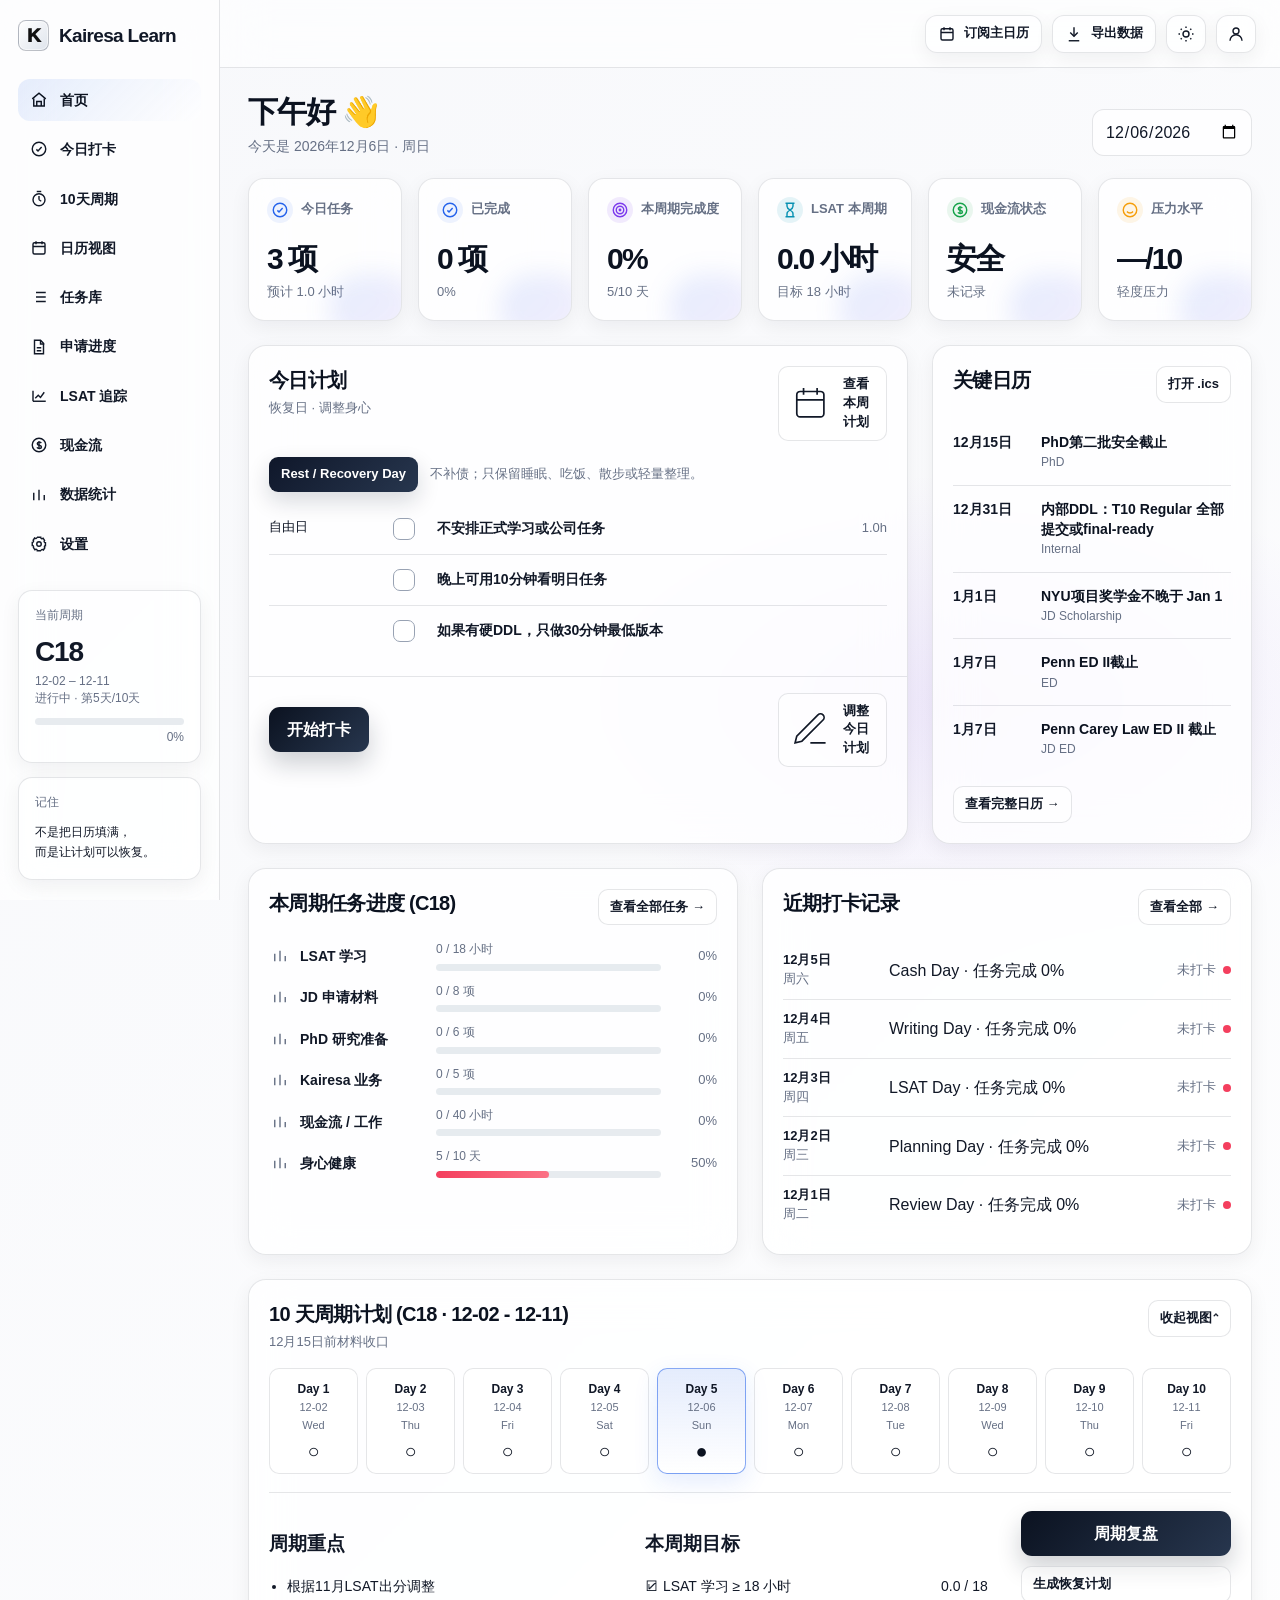
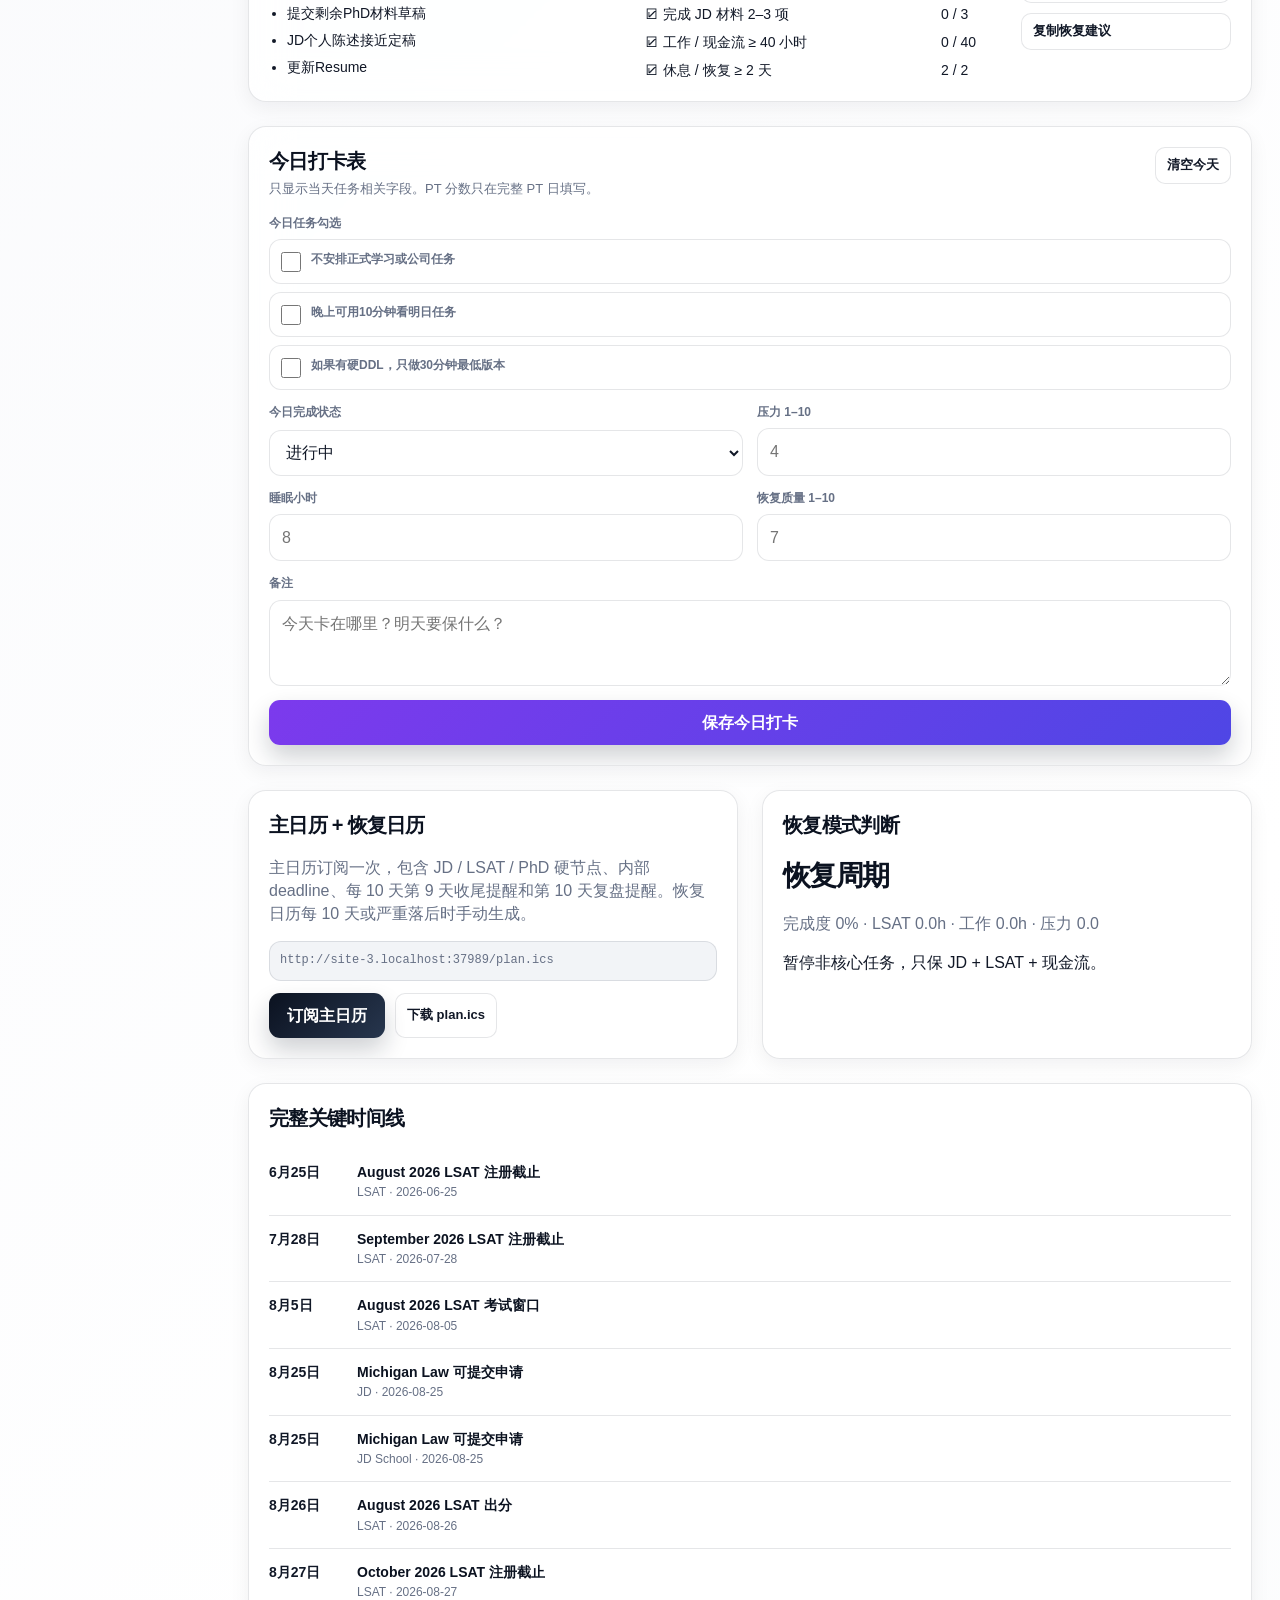
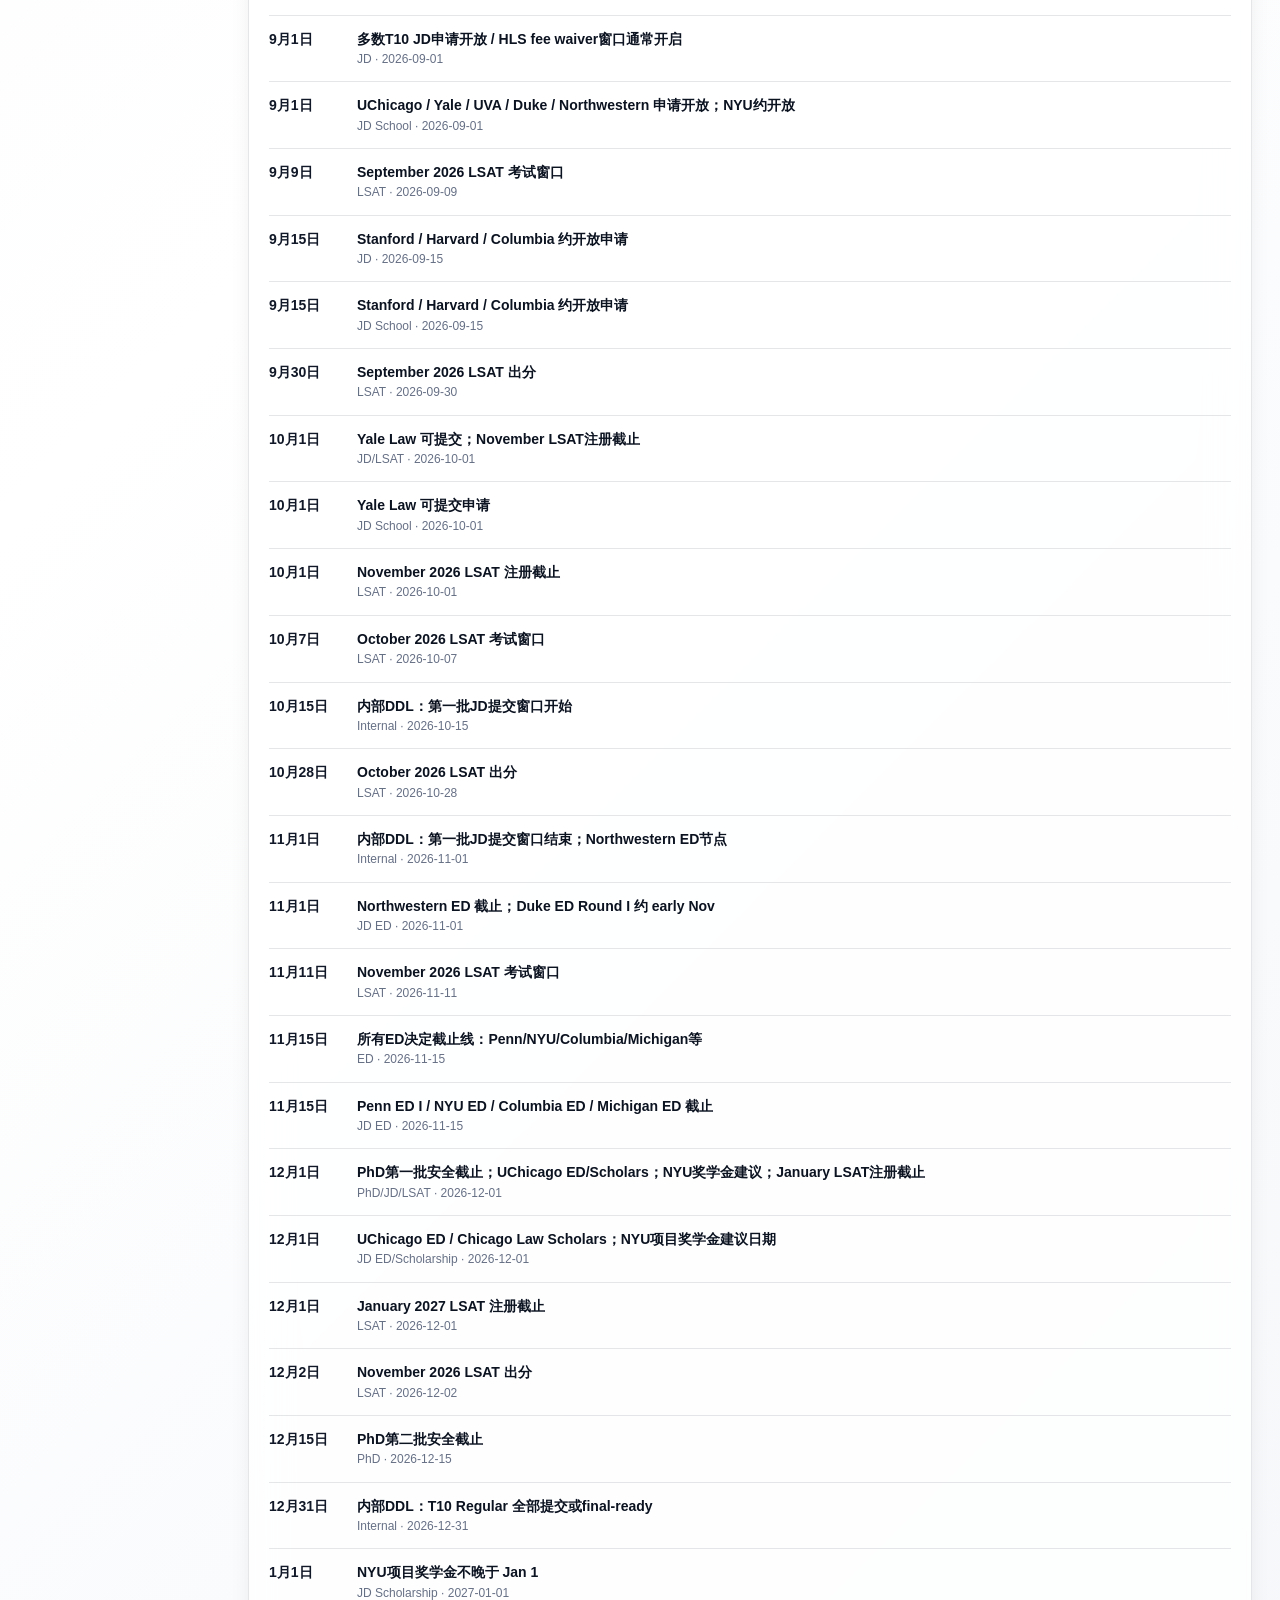
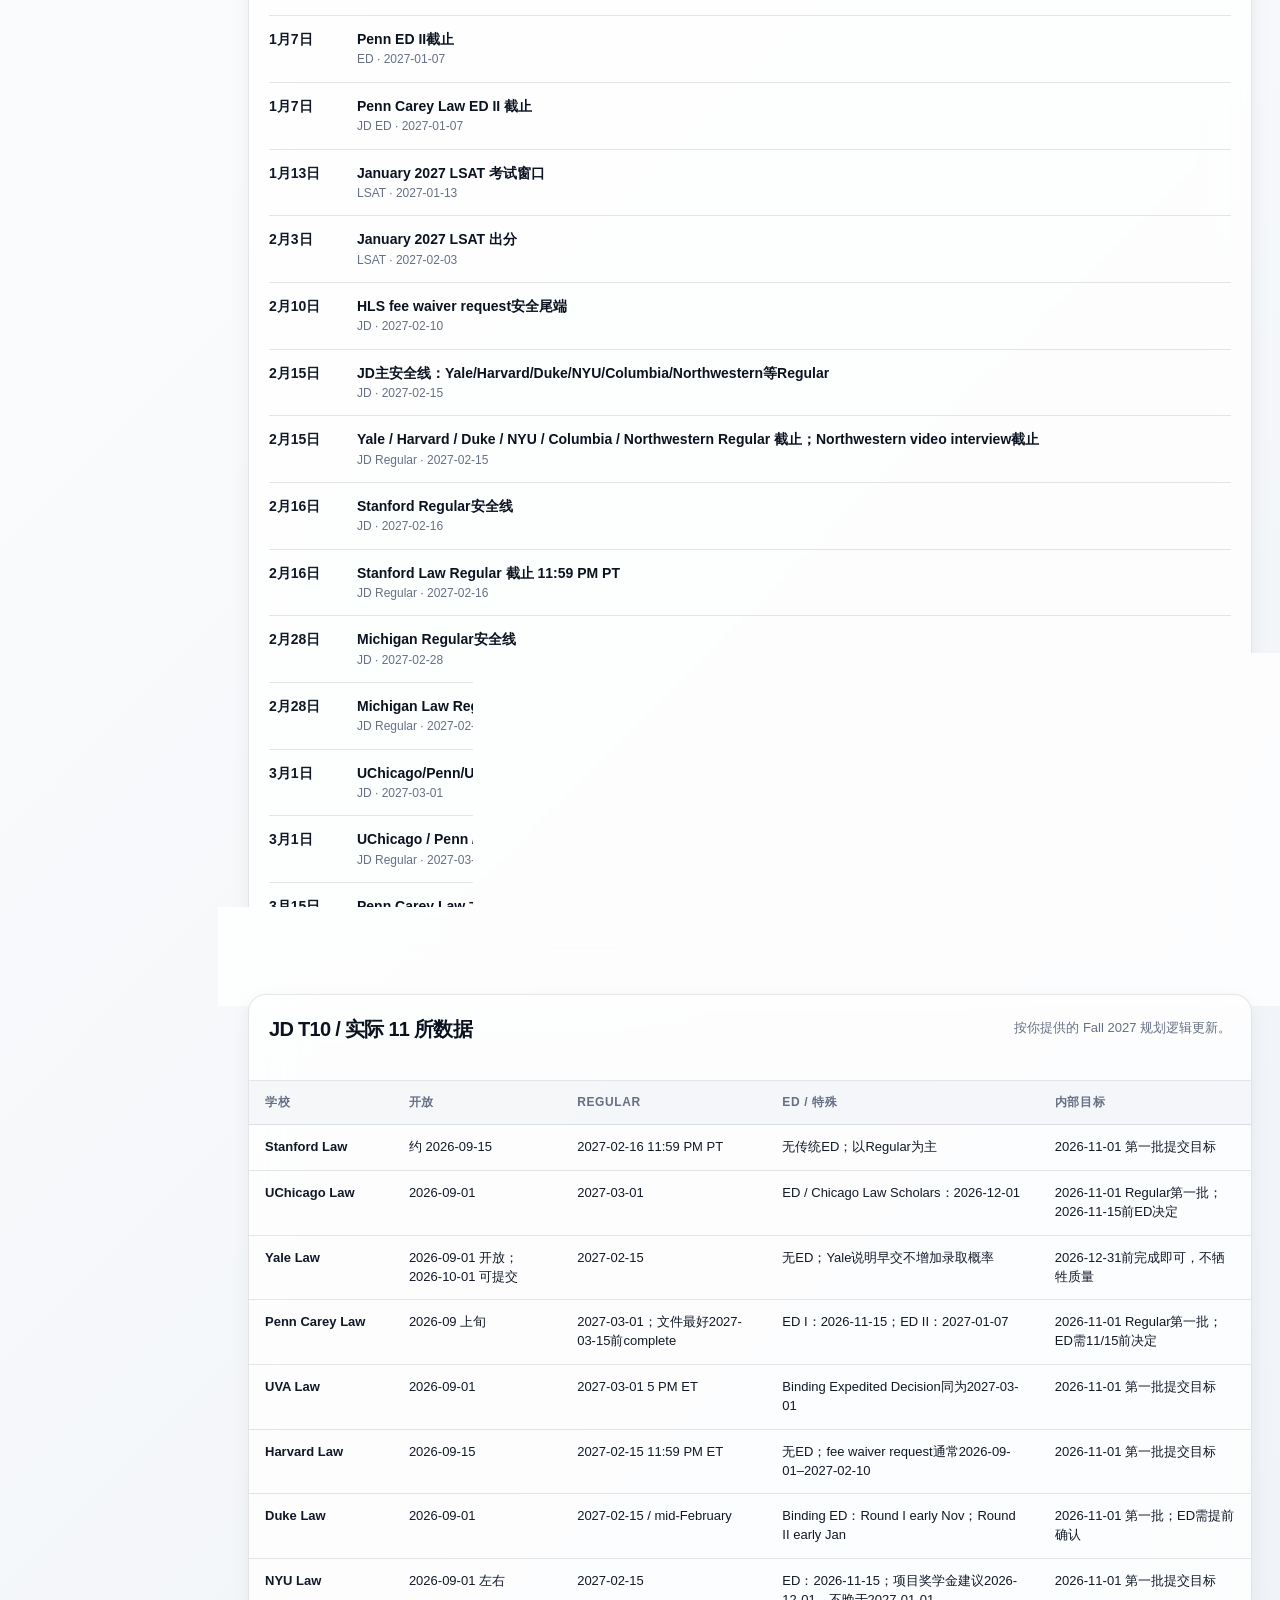
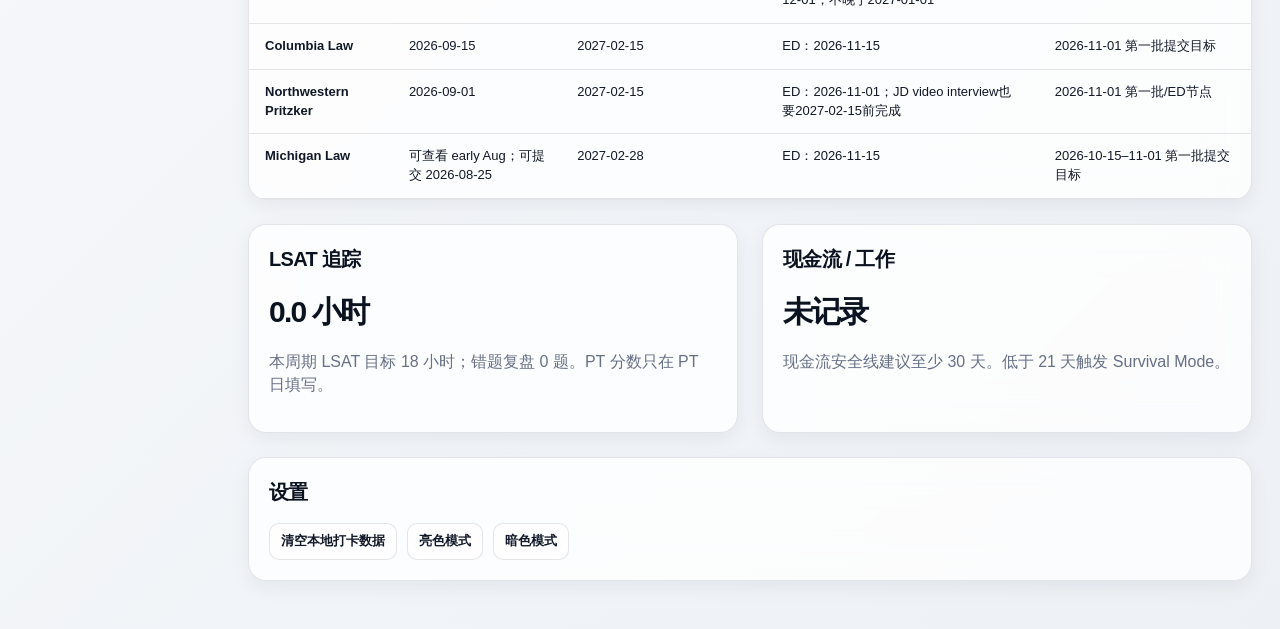
==== commit 3ffb2b1b: "Add files via upload" ====
--- a/index.html
+++ b/index.html
@@ -1,168 +1,342 @@
 <!doctype html>
-<html lang="zh-CN">
+<html lang="zh-CN" data-theme="light">
 <head>
-  <meta charset="utf-8">
-  <meta name="viewport" content="width=device-width, initial-scale=1">
-  <title>ApplyOS · JD / PhD / Kairesa</title>
-  <meta name="description" content="JD/PhD申请10天周期计划、按当天任务类型打卡、主计划日历订阅和恢复日历生成。">
+  <meta charset="utf-8" />
+  <meta name="viewport" content="width=device-width, initial-scale=1" />
+  <title>Kairesa Learn · ApplyOS</title>
+  <meta name="description" content="Kairesa Learn ApplyOS：JD/PhD 申请、LSAT、现金流、10天周期与恢复日历。" />
   <style>
-:root{
-  --bg:#fafafa;--paper:#ffffff;--ink:#111111;--muted:#666666;--faint:#8b8b8b;--line:#dedede;--soft:#f2f2f2;--soft2:#e9e9e9;--black:#000000;
-  --radius:18px;--radius-sm:12px;--shadow:0 12px 40px rgba(0,0,0,.05);
-  --sans:-apple-system,BlinkMacSystemFont,"SF Pro Text","Segoe UI","PingFang SC","Hiragino Sans GB","Microsoft YaHei",Arial,sans-serif;
-  --mono:ui-monospace,SFMono-Regular,Menlo,Monaco,Consolas,"Liberation Mono",monospace;
-}
-*{box-sizing:border-box}html{scroll-behavior:smooth}body{margin:0;background:var(--bg);color:var(--ink);font-family:var(--sans);line-height:1.55;-webkit-font-smoothing:antialiased}a{color:inherit;text-decoration:none}button,input,select,textarea{font:inherit}button{cursor:pointer}.skip{position:absolute;left:-999px;top:auto}.skip:focus{left:12px;top:12px;background:#fff;border:1px solid #000;padding:8px;z-index:1000}.top{position:sticky;top:0;z-index:30;background:rgba(250,250,250,.92);backdrop-filter:blur(18px);border-bottom:1px solid var(--line)}.topInner{max-width:1120px;margin:0 auto;padding:14px 18px;display:flex;align-items:center;justify-content:space-between;gap:16px}.brand{display:flex;align-items:center;gap:10px;font-weight:750;letter-spacing:-.03em}.logo{width:30px;height:30px;border:1.5px solid #111;border-radius:9px;display:grid;place-items:center;font-weight:900}.nav{display:flex;gap:16px;font-size:13px;color:var(--muted)}.nav a:hover{color:#000}.container{max-width:1120px;margin:0 auto;padding:26px 18px 80px}.hero{display:grid;grid-template-columns:minmax(0,1fr) 330px;gap:18px;align-items:stretch;margin:18px 0}.heroMain,.card,.panel{background:var(--paper);border:1px solid var(--line);border-radius:var(--radius);box-shadow:var(--shadow)}.heroMain{padding:34px}.kicker{font:700 12px/1 var(--mono);letter-spacing:.12em;text-transform:uppercase;color:#777;margin:0 0 12px}.hero h1{font-size:clamp(34px,5vw,62px);line-height:1.02;letter-spacing:-.065em;margin:0;max-width:780px}.lead{font-size:17px;color:#4b4b4b;max-width:760px;margin:18px 0 0}.heroAside{padding:22px;display:grid;gap:14px;align-content:start}.statusBig{font-size:44px;line-height:1;font-weight:850;letter-spacing:-.06em}.statusLine{border-top:1px solid var(--line);padding-top:12px;color:var(--muted)}.grid{display:grid;gap:18px;margin-top:18px}.grid.two{grid-template-columns:minmax(0,1.25fr) minmax(290px,.75fr)}.grid.three{grid-template-columns:repeat(3,minmax(0,1fr))}.panel{padding:22px;min-width:0}.sectionHead{display:flex;justify-content:space-between;gap:14px;align-items:flex-start;margin-bottom:16px}.sectionHead h2{font-size:26px;line-height:1.15;letter-spacing:-.045em;margin:0}.sectionHead p{margin:0}.dateInput{width:auto;min-width:150px;border:1px solid var(--line);border-radius:999px;padding:9px 12px;background:#fff}.taskPills{display:flex;gap:8px;flex-wrap:wrap;margin-bottom:14px}.pill{display:inline-flex;align-items:center;gap:6px;border:1px solid var(--line);border-radius:999px;background:#fff;padding:6px 10px;font-size:12px;color:#333}.pill.dark{background:#111;color:#fff;border-color:#111}.todayTitle{font-size:30px;line-height:1.1;letter-spacing:-.05em;margin:0 0 10px}.muted{color:var(--muted)}.hint{color:var(--faint);font-size:13px}.taskList{list-style:none;margin:14px 0 0;padding:0;display:grid;gap:8px}.taskList li{padding:12px 0;border-top:1px solid var(--line)}.minimum{background:var(--soft);border:1px solid var(--line);border-radius:var(--radius-sm);padding:12px;margin:14px 0}.actions{display:flex;gap:10px;flex-wrap:wrap;align-items:center}.btn{border:1px solid #111;background:#111;color:#fff;border-radius:999px;padding:10px 14px;display:inline-flex;align-items:center;justify-content:center;min-height:40px}.btn.secondary{background:#fff;color:#111}.btn.ghost{background:transparent;color:#111;border-color:var(--line)}.btn.danger{background:#fff;color:#111;border-style:dashed}.btn:active{transform:translateY(1px)}.form{display:grid;gap:14px}.formGrid{display:grid;grid-template-columns:repeat(2,minmax(0,1fr));gap:12px}.field{display:grid;gap:7px}.field.full{grid-column:1/-1}.field label{font-size:12px;color:#555;font-weight:650}.field input,.field select,.field textarea{width:100%;border:1px solid var(--line);background:#fff;border-radius:12px;padding:11px 12px;color:#111}.field textarea{min-height:92px;resize:vertical}.taskChecks{display:grid;gap:8px;margin-top:4px}.taskCheck{display:flex;gap:9px;align-items:flex-start;border:1px solid var(--line);border-radius:12px;padding:10px;background:#fff}.taskCheck input{margin-top:4px;flex:0 0 auto}.meter{height:10px;background:var(--soft2);border-radius:999px;overflow:hidden}.meter span{display:block;height:100%;width:0;background:#111}.metricGrid{display:grid;grid-template-columns:repeat(2,minmax(0,1fr));gap:10px}.metric{border:1px solid var(--line);border-radius:14px;background:var(--soft);padding:12px}.metric strong{display:block;font-size:23px;letter-spacing:-.04em}.metric span{font-size:12px;color:#666}.calendarBox{background:var(--soft);border:1px solid var(--line);border-radius:16px;padding:18px}.calendarBox h3{margin:0 0 8px;font-size:20px;letter-spacing:-.035em}code{display:block;white-space:nowrap;overflow:auto;background:#fff;border:1px solid var(--line);border-radius:10px;padding:10px;font-family:var(--mono);font-size:12px}.cycleControls{display:flex;gap:8px;flex-wrap:wrap}.chip{border:1px solid var(--line);background:#fff;border-radius:999px;padding:8px 12px;font-size:13px}.chip.active{background:#111;color:#fff;border-color:#111}.cycleList{display:grid;gap:12px}.cycle{background:#fff;border:1px solid var(--line);border-radius:16px;overflow:hidden}.cycleHead{display:grid;grid-template-columns:72px minmax(0,1fr) auto;gap:12px;align-items:center;padding:16px;cursor:pointer}.cycleId{font-family:var(--mono);font-weight:800}.cycleTitle{font-weight:750;letter-spacing:-.03em}.cycleMeta{font-size:13px;color:#666}.cycleBody{display:none;border-top:1px solid var(--line);padding:16px}.cycle.open .cycleBody{display:block}.dayGrid{display:grid;grid-template-columns:repeat(5,minmax(0,1fr));gap:10px;margin-top:14px}.dayCard{border:1px solid var(--line);border-radius:12px;background:#fafafa;padding:11px}.dayCard.current{border-color:#111;background:#fff}.dayNum{font-family:var(--mono);font-size:12px;color:#777}.dayCard h4{font-size:14px;line-height:1.25;margin:6px 0}.dayCard p{font-size:12px;color:#666;margin:0}.tableWrap{border:1px solid var(--line);border-radius:14px;overflow:auto}table{width:100%;border-collapse:collapse;font-size:13px}th,td{padding:12px;border-bottom:1px solid var(--line);text-align:left;vertical-align:top}th{background:#111;color:#fff;white-space:nowrap;font-weight:650}tr:last-child td{border-bottom:none}.timeline{display:grid;gap:0;border:1px solid var(--line);border-radius:14px;overflow:hidden}.timelineItem{display:grid;grid-template-columns:108px minmax(0,1fr);gap:12px;padding:12px;border-bottom:1px solid var(--line);background:#fff}.timelineItem:last-child{border-bottom:0}.timelineDate{font-family:var(--mono);font-size:12px;color:#666}.timelineLabel{font-weight:650}.toast{position:fixed;left:50%;bottom:24px;transform:translateX(-50%);background:#111;color:#fff;border-radius:999px;padding:11px 16px;box-shadow:0 10px 40px rgba(0,0,0,.18);z-index:999}.errorBox{border:1px solid #111;border-radius:14px;background:#fff;padding:18px;margin:18px 0}.footer{max-width:1120px;margin:0 auto;padding:30px 18px 50px;color:#777;border-top:1px solid var(--line)}
-@media(max-width:860px){.topInner{padding:12px 14px}.nav{display:none}.container{padding:18px 12px 60px}.hero,.grid.two,.grid.three{grid-template-columns:1fr}.heroMain{padding:24px}.hero h1{font-size:40px}.sectionHead{flex-direction:column}.dateInput{width:100%}.formGrid,.metricGrid,.dayGrid{grid-template-columns:1fr}.cycleHead{grid-template-columns:1fr}.statusBig{font-size:36px}.todayTitle{font-size:25px}.panel{padding:18px}}
-</style>
+    :root {
+      --bg0:#f7f8fb; --bg1:#ffffff; --bg2:#edf1f6; --panel:rgba(255,255,255,.78); --panel-strong:#ffffff;
+      --ink:#0b1220; --text:#111827; --muted:#667085; --soft:#98a2b3; --line:rgba(15,23,42,.105);
+      --shadow:0 18px 60px rgba(15,23,42,.08); --shadow2:0 6px 20px rgba(15,23,42,.06);
+      --side:rgba(255,255,255,.7); --chip:#eef4ff; --chipText:#173b78;
+      --accent:#142238; --accent2:#4f46e5; --blue:#2563eb; --cyan:#0891b2; --green:#16a34a; --orange:#f59e0b; --pink:#f43f5e; --violet:#7c3aed;
+      --radius:18px; --font:-apple-system,BlinkMacSystemFont,"SF Pro Text","SF Pro Display","Segoe UI","PingFang SC","Hiragino Sans GB","Microsoft YaHei",Arial,sans-serif;
+      --mono:ui-monospace,SFMono-Regular,Menlo,Monaco,Consolas,"Liberation Mono",monospace;
+    }
+    html[data-theme="dark"] {
+      --bg0:#070a0f; --bg1:#0b1018; --bg2:#111827; --panel:rgba(17,24,39,.72); --panel-strong:#111827;
+      --ink:#f8fafc; --text:#e5e7eb; --muted:#9ca3af; --soft:#6b7280; --line:rgba(255,255,255,.105);
+      --shadow:0 22px 70px rgba(0,0,0,.34); --shadow2:0 8px 28px rgba(0,0,0,.25);
+      --side:rgba(7,10,15,.64); --chip:rgba(37,99,235,.15); --chipText:#bfdbfe;
+      --accent:#f9fafb; --accent2:#a78bfa;
+    }
+    * { box-sizing:border-box; }
+    html { scroll-behavior:smooth; }
+    body {
+      margin:0; font-family:var(--font); color:var(--text); min-height:100vh; -webkit-font-smoothing:antialiased; line-height:1.45;
+      background:
+        radial-gradient(900px 450px at 28% -10%, rgba(37,99,235,.13), transparent 60%),
+        radial-gradient(800px 420px at 76% 10%, rgba(124,58,237,.10), transparent 55%),
+        linear-gradient(135deg, var(--bg0), var(--bg1) 45%, var(--bg2));
+    }
+    html[data-theme="dark"] body {
+      background:
+        radial-gradient(780px 440px at 22% -8%, rgba(37,99,235,.18), transparent 60%),
+        radial-gradient(820px 460px at 82% 6%, rgba(124,58,237,.18), transparent 58%),
+        linear-gradient(135deg,#05070b,#0a0f18 48%,#111827);
+    }
+    a { color:inherit; text-decoration:none; } button,input,select,textarea { font:inherit; } button { cursor:pointer; }
+    .app { display:grid; grid-template-columns:220px minmax(0,1fr); min-height:100vh; }
+    .sidebar { position:sticky; top:0; height:100vh; padding:20px 18px; border-right:1px solid var(--line); background:var(--side); backdrop-filter: blur(24px); display:flex; flex-direction:column; gap:18px; }
+    .brand { display:flex; align-items:center; gap:10px; font-weight:800; letter-spacing:-.035em; font-size:19px; }
+    .klogo { width:31px; height:31px; border-radius:8px; display:grid; place-items:center; background:linear-gradient(135deg,#fff,#dfe4ec); color:#111; border:1px solid rgba(15,23,42,.25); box-shadow: inset 0 0 0 1px rgba(255,255,255,.55); font-weight:950; line-height:1; }
+    html[data-theme="dark"] .klogo { background:linear-gradient(135deg,#f8fafc,#9ca3af); color:#05070b; }
+    .nav { display:grid; gap:7px; margin-top:10px; }
+    .nav a { display:flex; align-items:center; gap:12px; padding:11px 12px; border-radius:12px; color:var(--text); font-weight:650; font-size:14px; }
+    .nav a.active, .nav a:hover { background:linear-gradient(135deg,rgba(37,99,235,.11),rgba(255,255,255,.34)); color:var(--ink); }
+    html[data-theme="dark"] .nav a.active, html[data-theme="dark"] .nav a:hover { background:rgba(255,255,255,.08); }
+    .nav svg, .topAction svg, .metricIcon svg, .smallIcon svg { width:18px; height:18px; stroke-width:1.9; }
+    .sideBottom { margin-top:auto; display:grid; gap:14px; }
+    .miniCard { border:1px solid var(--line); border-radius:14px; padding:16px; background:rgba(255,255,255,.48); box-shadow:var(--shadow2); }
+    html[data-theme="dark"] .miniCard { background:rgba(255,255,255,.045); }
+    .miniCard .big { font-size:28px; font-weight:850; letter-spacing:-.04em; margin:8px 0 0; }
+    .miniCard p { margin:0; color:var(--muted); font-size:12px; }
+    .main { min-width:0; }
+    .topbar { position:sticky; top:0; z-index:20; height:68px; border-bottom:1px solid var(--line); background:rgba(255,255,255,.62); backdrop-filter:blur(22px); display:flex; align-items:center; justify-content:flex-end; gap:10px; padding:0 24px; }
+    html[data-theme="dark"] .topbar { background:rgba(7,10,15,.58); }
+    .mobileBrand { display:none; margin-right:auto; }
+    .topAction { height:38px; border:1px solid var(--line); background:rgba(255,255,255,.55); color:var(--text); border-radius:12px; padding:0 12px; display:inline-flex; gap:8px; align-items:center; justify-content:center; font-weight:700; font-size:13px; box-shadow:var(--shadow2); }
+    html[data-theme="dark"] .topAction { background:rgba(255,255,255,.055); }
+    .topAction.iconOnly { width:40px; padding:0; }
+    .content { max-width:1280px; padding:28px 28px 48px; margin:0 auto; }
+    .greeting { margin:0 0 22px; display:flex; align-items:flex-end; justify-content:space-between; gap:16px; }
+    .greeting h1 { margin:0; font-size:30px; line-height:1.05; letter-spacing:-.04em; color:var(--ink); }
+    .greeting p { margin:8px 0 0; color:var(--muted); font-size:14px; }
+    .datePick { border:1px solid var(--line); background:var(--panel); color:var(--text); border-radius:12px; padding:10px 12px; min-width:160px; }
+    .kpis { display:grid; grid-template-columns:repeat(6,minmax(0,1fr)); gap:16px; margin-bottom:24px; }
+    .kpi { border:1px solid var(--line); background:var(--panel); border-radius:16px; padding:18px; min-height:114px; box-shadow:var(--shadow2); backdrop-filter:blur(18px); position:relative; overflow:hidden; }
+    .kpi::after { content:""; position:absolute; inset:auto -18px -24px auto; width:90px; height:70px; border-radius:999px; background:linear-gradient(135deg,rgba(37,99,235,.12),rgba(124,58,237,.08)); filter:blur(12px); }
+    .kpiHead { display:flex; align-items:center; gap:8px; color:var(--muted); font-size:13px; font-weight:700; }
+    .metricIcon { width:26px; height:26px; border-radius:99px; display:grid; place-items:center; color:var(--blue); background:rgba(37,99,235,.08); }
+    .metricIcon.green { color:var(--green); background:rgba(22,163,74,.09); } .metricIcon.orange { color:var(--orange); background:rgba(245,158,11,.1); } .metricIcon.violet { color:var(--violet); background:rgba(124,58,237,.1); } .metricIcon.cyan { color:var(--cyan); background:rgba(8,145,178,.1); } .metricIcon.pink { color:var(--pink); background:rgba(244,63,94,.1); }
+    .kpiValue { font-size:30px; font-weight:850; letter-spacing:-.06em; margin-top:14px; color:var(--ink); }
+    .kpiSub { color:var(--muted); font-size:13px; margin-top:3px; }
+    .grid { display:grid; gap:24px; }
+    .grid.mainGrid { grid-template-columns:minmax(0,1.65fr) minmax(300px,.8fr); }
+    .grid.two { grid-template-columns:1fr 1fr; }
+    .panel { border:1px solid var(--line); background:var(--panel); border-radius:18px; box-shadow:var(--shadow2); backdrop-filter:blur(20px); overflow:hidden; min-width:0; }
+    .panelPad { padding:20px; }
+    .sectionTitle { display:flex; align-items:flex-start; justify-content:space-between; gap:12px; margin-bottom:16px; }
+    .sectionTitle h2 { margin:0; color:var(--ink); font-size:20px; letter-spacing:-.035em; }
+    .sectionTitle p { margin:4px 0 0; color:var(--muted); font-size:13px; }
+    .badge { display:inline-flex; align-items:center; padding:8px 12px; border-radius:9px; background:linear-gradient(135deg,#0f172a,#27364e); color:#fff; font-weight:800; font-size:13px; box-shadow:0 9px 22px rgba(15,23,42,.16); }
+    html[data-theme="dark"] .badge { background:linear-gradient(135deg,#2563eb,#7c3aed); }
+    .softBtn { border:1px solid var(--line); background:rgba(255,255,255,.45); color:var(--text); border-radius:10px; padding:8px 11px; display:inline-flex; align-items:center; gap:7px; font-size:13px; font-weight:700; }
+    html[data-theme="dark"] .softBtn { background:rgba(255,255,255,.055); }
+    .planList { display:grid; gap:0; }
+    .planRow { display:grid; grid-template-columns:112px 32px minmax(0,1fr) 54px; gap:12px; align-items:center; padding:14px 0; border-bottom:1px solid var(--line); }
+    .planRow:last-child { border-bottom:none; }
+    .time { color:var(--text); font-family:var(--mono); font-size:13px; }
+    .check { position:relative; width:22px; height:22px; border-radius:7px; border:1.8px solid var(--soft); display:grid; place-items:center; background:rgba(255,255,255,.45); flex:0 0 auto; }
+    .check input { appearance:none; width:100%; height:100%; margin:0; cursor:pointer; }
+    .check:has(input:checked) { background:linear-gradient(135deg,var(--blue),var(--violet)); border-color:transparent; }
+    .check:has(input:checked)::after { content:"✓"; color:white; font-size:14px; font-weight:900; position:absolute; }
+    .taskText { font-size:14px; font-weight:650; color:var(--text); }
+    .taskDur { color:var(--muted); font-size:13px; text-align:right; }
+    .panelFooter { border-top:1px solid var(--line); padding:16px 20px; display:flex; align-items:center; justify-content:space-between; gap:12px; flex-wrap:wrap; }
+    .primary { border:0; background:linear-gradient(135deg,#0b1220,#27364e); color:white; border-radius:11px; padding:11px 18px; font-weight:850; box-shadow:0 12px 25px rgba(15,23,42,.2); }
+    .primary.purple { background:linear-gradient(135deg,#7c3aed,#4f46e5); }
+    html[data-theme="dark"] .primary { background:linear-gradient(135deg,#2563eb,#7c3aed); }
+    .calendarList { display:grid; gap:0; }
+    .event { display:grid; grid-template-columns:78px minmax(0,1fr); gap:10px; padding:13px 0; border-bottom:1px solid var(--line); }
+    .event:last-child { border-bottom:none; }
+    .eventDate { font-weight:800; color:var(--text); font-size:14px; }
+    .eventTitle { font-weight:800; font-size:14px; color:var(--ink); }
+    .eventSub { color:var(--muted); font-size:12px; margin-top:2px; }
+    .progressRows { display:grid; gap:12px; }
+    .progressRow { display:grid; grid-template-columns:155px minmax(0,1fr) 44px; gap:12px; align-items:center; }
+    .label { display:flex; align-items:center; gap:9px; font-weight:650; font-size:14px; }
+    .smallIcon { width:22px; height:22px; display:grid; place-items:center; color:var(--muted); }
+    .bar { height:7px; border-radius:999px; background:rgba(148,163,184,.22); overflow:hidden; }
+    .bar span { display:block; height:100%; border-radius:999px; width:0; background:linear-gradient(90deg,var(--blue),var(--violet)); }
+    .pct { text-align:right; color:var(--muted); font-size:13px; }
+    .logs { display:grid; gap:0; }
+    .logRow { display:grid; grid-template-columns:96px minmax(0,1fr) 70px; gap:10px; padding:10px 0; border-bottom:1px solid var(--line); align-items:center; }
+    .logRow:last-child { border-bottom:0; }
+    .logDate { font-weight:850; font-size:13px; } .logMeta { color:var(--muted); font-size:13px; } .status { display:flex; align-items:center; justify-content:flex-end; gap:7px; font-size:13px; color:var(--muted); }
+    .dot { width:8px; height:8px; border-radius:99px; background:var(--green); display:inline-block; } .dot.warn { background:var(--orange); } .dot.bad { background:var(--pink); }
+    .cyclePanel { margin-top:24px; }
+    .days { display:grid; grid-template-columns:repeat(10,minmax(0,1fr)); gap:8px; }
+    .day { border:1px solid var(--line); border-radius:10px; background:rgba(255,255,255,.38); padding:12px 8px; text-align:center; min-height:86px; display:grid; align-content:center; gap:2px; }
+    html[data-theme="dark"] .day { background:rgba(255,255,255,.045); }
+    .day.current { border-color:rgba(37,99,235,.55); background:linear-gradient(180deg,rgba(37,99,235,.12),rgba(255,255,255,.26)); box-shadow:0 8px 24px rgba(37,99,235,.12); }
+    html[data-theme="dark"] .day.current { background:linear-gradient(180deg,rgba(37,99,235,.28),rgba(255,255,255,.045)); }
+    .day strong { font-size:12px; } .day span { font-size:11px; color:var(--muted); } .day .mark { font-size:20px; line-height:1; color:var(--ink); margin-top:5px; }
+    .cycleBottom { display:grid; grid-template-columns:1fr 1fr 210px; gap:20px; border-top:1px solid var(--line); padding-top:18px; margin-top:18px; }
+    .list { margin:0; padding-left:18px; color:var(--text); font-size:14px; display:grid; gap:7px; }
+    .goalList { display:grid; gap:8px; }
+    .goal { display:grid; grid-template-columns:1fr 60px; gap:8px; color:var(--text); font-size:14px; }
+    .sideActions { display:grid; gap:10px; align-content:start; }
+    .formGrid { display:grid; grid-template-columns:repeat(2,minmax(0,1fr)); gap:14px; }
+    .field { display:grid; gap:7px; } .field.full { grid-column:1/-1; }
+    .field label { font-size:12px; font-weight:800; color:var(--muted); }
+    .field input, .field select, .field textarea { width:100%; border:1px solid var(--line); background:rgba(255,255,255,.55); color:var(--text); border-radius:12px; padding:11px 12px; outline:none; }
+    html[data-theme="dark"] .field input, html[data-theme="dark"] .field select, html[data-theme="dark"] .field textarea { background:rgba(255,255,255,.055); }
+    .field textarea { min-height:86px; resize:vertical; }
+    .checkList { display:grid; gap:8px; }
+    .checkItem { display:flex; align-items:flex-start; gap:10px; border:1px solid var(--line); background:rgba(255,255,255,.45); border-radius:12px; padding:11px; }
+    html[data-theme="dark"] .checkItem { background:rgba(255,255,255,.045); }
+    .checkItem input { width:20px; height:20px; flex:0 0 20px; margin:1px 0 0; }
+    .checkItem span { min-width:0; white-space:normal; word-break:normal; }
+    .dataPanel { margin-top:24px; }
+    .schoolTableWrap { overflow:auto; border-top:1px solid var(--line); }
+    table { border-collapse:collapse; width:100%; font-size:13px; } th,td { padding:13px 16px; border-bottom:1px solid var(--line); text-align:left; vertical-align:top; } th { color:var(--muted); font-size:12px; text-transform:uppercase; letter-spacing:.05em; background:rgba(148,163,184,.08); }
+    code { display:block; font-family:var(--mono); font-size:12px; color:var(--muted); background:rgba(148,163,184,.12); border:1px solid var(--line); border-radius:12px; padding:10px; overflow:auto; }
+    .toast { position:fixed; left:50%; bottom:24px; transform:translateX(-50%); background:#0b1220; color:#fff; padding:12px 16px; border-radius:999px; box-shadow:0 18px 45px rgba(0,0,0,.25); z-index:99; font-weight:750; }
+    @media(max-width:1100px) { .kpis { grid-template-columns:repeat(3,1fr); } .grid.mainGrid,.grid.two { grid-template-columns:1fr; } .cycleBottom { grid-template-columns:1fr; } }
+    @media(max-width:780px) {
+      .app { grid-template-columns:1fr; } .sidebar { position:relative; height:auto; border-right:0; border-bottom:1px solid var(--line); padding:14px; } .sidebar .brand { display:none; } .sideBottom { display:none; }
+      .nav { grid-template-columns:repeat(4,minmax(0,1fr)); overflow:auto; margin:0; } .nav a { justify-content:center; white-space:nowrap; font-size:12px; padding:10px 8px; } .nav a span:last-child { display:none; }
+      .topbar { top:0; padding:0 14px; height:60px; } .mobileBrand { display:flex; } .topAction span { display:none; }
+      .content { padding:20px 14px 40px; } .greeting { align-items:flex-start; flex-direction:column; } .greeting h1 { font-size:28px; } .datePick { width:100%; } .kpis { grid-template-columns:repeat(2,1fr); gap:10px; } .kpi { padding:14px; min-height:104px; } .kpiValue { font-size:26px; }
+      .planRow { grid-template-columns:94px 28px minmax(0,1fr) 40px; gap:8px; } .taskText,.time,.taskDur { font-size:12px; } .days { grid-template-columns:repeat(5,1fr); } .formGrid { grid-template-columns:1fr; } .progressRow { grid-template-columns:1fr; gap:6px; } .pct { text-align:left; }
+    }
+  </style>
 </head>
 <body>
-<a class="skip" href="#main">跳到内容</a>
-<header class="top">
-  <div class="topInner">
-    <a class="brand" href="#top"><span class="logo">A</span><span>ApplyOS</span></a>
+<div class="app">
+  <aside class="sidebar">
+    <a class="brand" href="#home" aria-label="Kairesa Learn"><span class="klogo">K</span><span>Kairesa Learn</span></a>
     <nav class="nav" aria-label="主导航">
-      <a href="#today">Today</a><a href="#checkin">Check-in</a><a href="#calendar">Calendar</a><a href="#cycles">10-Day</a><a href="#schools">JD Data</a>
+      <a class="active" href="#home"><svg viewBox="0 0 24 24" fill="none" stroke="currentColor"><path d="M3 10.5 12 3l9 7.5"/><path d="M5 10v10h14V10"/><path d="M9 20v-6h6v6"/></svg><span>首页</span></a>
+      <a href="#checkin"><svg viewBox="0 0 24 24" fill="none" stroke="currentColor"><circle cx="12" cy="12" r="9"/><path d="m8.5 12.5 2.2 2.2 4.8-5.4"/></svg><span>今日打卡</span></a>
+      <a href="#cycle"><svg viewBox="0 0 24 24" fill="none" stroke="currentColor"><circle cx="12" cy="13" r="8"/><path d="M12 13V8"/><path d="M12 13l3 2"/><path d="M9 2h6"/></svg><span>10天周期</span></a>
+      <a href="#calendar"><svg viewBox="0 0 24 24" fill="none" stroke="currentColor"><rect x="4" y="5" width="16" height="15" rx="2"/><path d="M8 3v4M16 3v4M4 10h16"/></svg><span>日历视图</span></a>
+      <a href="#tasks"><svg viewBox="0 0 24 24" fill="none" stroke="currentColor"><path d="M8 6h13M8 12h13M8 18h13"/><path d="M3 6h.01M3 12h.01M3 18h.01"/></svg><span>任务库</span></a>
+      <a href="#schools"><svg viewBox="0 0 24 24" fill="none" stroke="currentColor"><path d="M6 3h8l4 4v14H6z"/><path d="M14 3v5h5"/><path d="M9 13h6M9 17h6"/></svg><span>申请进度</span></a>
+      <a href="#lsat"><svg viewBox="0 0 24 24" fill="none" stroke="currentColor"><path d="M4 19V5"/><path d="M4 19h17"/><path d="m7 15 4-4 3 3 5-7"/></svg><span>LSAT 追踪</span></a>
+      <a href="#cash"><svg viewBox="0 0 24 24" fill="none" stroke="currentColor"><circle cx="12" cy="12" r="9"/><path d="M12 7v10"/><path d="M15 9.5c-.6-1-2-1.5-3.2-1.2-1.3.3-2.1 1.1-2.1 2.1 0 1.2 1.1 1.7 2.8 2 1.7.4 2.8.9 2.8 2.2 0 1.1-1 2-2.7 2.1-1.5.1-2.7-.5-3.4-1.5"/></svg><span>现金流</span></a>
+      <a href="#stats"><svg viewBox="0 0 24 24" fill="none" stroke="currentColor"><path d="M5 19V9"/><path d="M12 19V5"/><path d="M19 19v-7"/></svg><span>数据统计</span></a>
+      <a href="#settings"><svg viewBox="0 0 24 24" fill="none" stroke="currentColor"><circle cx="12" cy="12" r="3"/><path d="M19.4 15a1.7 1.7 0 0 0 .3 1.9l.1.1-2 3-.2-.1a1.7 1.7 0 0 0-1.9-.3 1.7 1.7 0 0 0-1 1.5V21h-5v-.2a1.7 1.7 0 0 0-1-1.5 1.7 1.7 0 0 0-1.9.3l-.2.1-2-3 .1-.1A1.7 1.7 0 0 0 4.6 15a1.7 1.7 0 0 0-1.5-1H3v-4h.1a1.7 1.7 0 0 0 1.5-1 1.7 1.7 0 0 0-.3-1.9l-.1-.1 2-3 .2.1a1.7 1.7 0 0 0 1.9.3 1.7 1.7 0 0 0 1-1.5V3h5v.2a1.7 1.7 0 0 0 1 1.5 1.7 1.7 0 0 0 1.9-.3l.2-.1 2 3-.1.1a1.7 1.7 0 0 0-.3 1.9 1.7 1.7 0 0 0 1.5 1h.1v4h-.1a1.7 1.7 0 0 0-1.5 1Z"/></svg><span>设置</span></a>
     </nav>
-  </div>
-</header>
-<main class="container" id="main">
-  <section class="hero" id="top">
-    <div class="heroMain">
-      <p class="kicker">JD / PhD / Kairesa · 2026–2027</p>
-      <h1>用 10 天周期推进申请，而不是把日历塞满。</h1>
-      <p class="lead">主日历只管硬 deadline 和 10 天复盘提醒；网站每天只显示当天任务类型；恢复日历每 10 天或严重落后时手动生成。</p>
+    <div class="sideBottom">
+      <div class="miniCard" id="miniCycle"><p>当前周期</p><div class="big">—</div><p>加载中</p><div class="bar" style="margin-top:10px"><span style="width:0"></span></div></div>
+      <div class="miniCard"><p>记住</p><p style="margin-top:12px;color:var(--text);line-height:1.65">不是把日历填满，<br>而是让计划可以恢复。</p></div>
     </div>
-    <aside class="heroAside card" id="heroStatus"><span class="muted">加载中…</span></aside>
-  </section>
-
-  <section class="grid two" id="today">
-    <article class="panel">
-      <div class="sectionHead"><div><p class="kicker">Today</p><h2>今日任务卡</h2></div><input class="dateInput" type="date" id="selectedDate"></div>
-      <div id="todayCard"><span class="muted">加载中…</span></div>
-    </article>
-    <aside class="panel">
-      <p class="kicker">Rule</p><h2>不是每天都 LSAT / 写作</h2>
-      <p class="muted">每天只记录当天安排的任务。LSAT 日填 LSAT；写作日填文档进度；PT 分数只在完整 PT 日出现；休息日只记录睡眠、压力和恢复质量。</p>
-      <div class="taskPills"><span class="pill">Daily = 记录</span><span class="pill">10-Day = 总结</span><span class="pill">Recovery = 重排</span></div>
-    </aside>
-  </section>
-
-  <section class="grid two" id="checkin">
-    <article class="panel">
-      <div class="sectionHead"><div><p class="kicker">Check-in</p><h2>今日打卡</h2></div><button class="btn ghost" id="clearToday" type="button">清空今天</button></div>
-      <form id="checkinForm" class="form"><span class="muted">加载中…</span></form>
-    </article>
-    <aside class="panel">
-      <p class="kicker">10-Day Summary</p><h2>当前周期总结</h2><div id="summary"><span class="muted">加载中…</span></div>
-    </aside>
-  </section>
-
-  <section class="panel" id="calendar">
-    <div class="sectionHead"><div><p class="kicker">Calendar</p><h2>主日历 + 恢复日历</h2></div><span class="pill">America/Los_Angeles</span></div>
-    <div class="grid two">
-      <div class="calendarBox"><h3>主计划日历</h3><p class="muted">订阅一次。它包含 JD/LSAT/PhD 硬节点、内部 deadline、每 10 天第 9 天收尾提醒和第 10 天复盘提醒。</p><div class="actions"><a class="btn" id="webcalLink" href="plan.ics">订阅主计划</a><a class="btn secondary" id="icsLink" href="plan.ics">打开 .ics</a></div><code id="icsUrl">plan.ics</code></div>
-      <div class="calendarBox"><h3>恢复日历</h3><p class="muted">根据本地打卡记录生成未来 10–20 天补救安排。建议每 10 天生成一次，或者严重落后时提前生成，不建议每天重复导入。</p><div class="actions"><button class="btn" id="makeRecovery" type="button">生成恢复日历</button><button class="btn secondary" id="copyRecoveryNotes" type="button">复制恢复建议</button></div></div>
-    </div>
-  </section>
-
-  <section class="panel" id="cycles">
-    <div class="sectionHead"><div><p class="kicker">10-Day Plan</p><h2>25 个 10 天周期</h2></div><div class="cycleControls"><button class="chip active" data-filter="all" type="button">全部</button><button class="chip" data-filter="current" type="button">当前</button><button class="chip" data-filter="upcoming" type="button">未来</button></div></div>
-    <div id="cycleList" class="cycleList"><span class="muted">加载中…</span></div>
-  </section>
-
-  <section class="grid two" id="schools">
-    <article class="panel"><div class="sectionHead"><div><p class="kicker">JD T10 / 11</p><h2>关键时间节点</h2></div></div><div class="tableWrap"><table id="schoolTable"></table></div></article>
-    <aside class="panel"><p class="kicker">Timeline</p><h2>硬节点</h2><div id="timeline" class="timeline"></div></aside>
-  </section>
-
-  <section class="panel" id="data">
-    <div class="sectionHead"><div><p class="kicker">Local Data</p><h2>本地数据</h2></div></div>
-    <p class="muted">打卡数据只保存在当前浏览器 localStorage。换设备不会自动同步。你可以定期导出 JSON/CSV。</p>
-    <div class="actions"><button class="btn" id="exportJson" type="button">导出 JSON</button><button class="btn secondary" id="exportCsv" type="button">导出 CSV</button><button class="btn danger" id="resetData" type="button">清空本地打卡</button></div>
-  </section>
-</main>
-<footer class="footer">ApplyOS · GitHub Pages static build · single-file app + plan.ics</footer>
-<script>window.APPLYOS_DATA={"generated":"2026-06-15","timezone":"America/Los_Angeles","cycles":[{"id":"C01","start":"2026-06-15","end":"2026-06-24","title":"建立底盘","focus":"LSAT诊断、现金流计划、申请主线文件夹","mustComplete":["完成1套LSAT诊断PT","建立LSAC/学校/PhD资料文件夹","列出20个JD/PhD方向关键词","列出5个现金流岗位/兼职来源"],"days":[{"day":1,"date":"2026-06-15","type":"Planning","label":"C01 启动：确定本周期A类任务","time":"20:30–21:00","minimum":"10分钟选出A类任务即可。","tasks":["阅读本周期目标","从必须完成清单中选出3个A类任务","确认本周期是否需要恢复/现金流模式"]},{"day":2,"date":"2026-06-16","type":"LSAT","label":"LSAT专项训练日","time":"19:30–21:00","minimum":"最低90分钟；状态差则45分钟错题复盘。","tasks":["完成一个专项题组或RC passage组","复盘错题，不追求刷量","记录学习小时和错题数量"]},{"day":3,"date":"2026-06-17","type":"Writing","label":"申请/研究写作推进日","time":"19:30–21:00","minimum":"最低30分钟大纲/素材；不强迫产出字数。","tasks":["推进一个文档：PS/SOP/Resume/Why X/Writing Sample","只记录今天实际推进的文档","写不出来就做素材整理或大纲"]},{"day":4,"date":"2026-06-18","type":"Cash","label":"现金流与行政保护日","time":"10:00–16:00 / 晚间轻量","minimum":"最低完成现金流检查；必要时进入Survival Mode。","tasks":["优先处理兼职/找工/小单交付","检查现金还能支撑几天","晚间只做15分钟申请行政整理"]},{"day":5,"date":"2026-06-19","type":"LSAT","label":"LSAT专项训练日","time":"19:30–21:00","minimum":"最低90分钟；状态差则45分钟错题复盘。","tasks":["完成一个专项题组或RC passage组","复盘错题，不追求刷量","记录学习小时和错题数量"]},{"day":6,"date":"2026-06-20","type":"PT","label":"LSAT PT / 长计时块","time":"09:00–12:00","minimum":"如果不适合完整PT，改为2个计时题组 + 复盘。","tasks":["完整PT或同等强度分段模拟","只在今天填写PT分数","当天重点是复盘，不追加新任务"]},{"day":7,"date":"2026-06-21","type":"Rest","label":"完整自由日 / 恢复","time":"自由日","minimum":"不补债；只保留睡眠、吃饭、散步或轻量整理。","tasks":["不安排正式学习或公司任务","晚上可用10分钟看明日任务","如果有硬DDL，只做30分钟最低版本"]},{"day":8,"date":"2026-06-22","type":"Application","label":"申请材料/学校表行政日","time":"19:30–21:00","minimum":"最低核对/补齐1个申请阻塞项。","tasks":["核对学校要求、推荐信、CAS、成绩单或fee waiver","补齐一个可提交材料","把阻塞项写进10天总结"]},{"day":9,"date":"2026-06-23","type":"Close","label":"周期收尾：只清A类任务","time":"20:00–21:00","minimum":"只清1个A类任务。","tasks":["明天是10天总结","只清必须保留的A类任务","B/C类不补债，直接压缩或删除"]},{"day":10,"date":"2026-06-24","type":"Review","label":"10天总结 + 生成恢复计划","time":"20:30–21:00","minimum":"完成10天总结；不做新任务。","tasks":["完成本周期复盘","判断完成度/压力/现金流/LSAT状态","必要时生成下一周期恢复日历"]}]},{"id":"C02","start":"2026-06-25","end":"2026-07-04","title":"确定考试路线","focus":"LSAT基础训练与报名策略","mustComplete":["完成LR基础模块","决定August/September/October LSAT策略","设定每周工时上限","Kairesa服务一句话定位"],"days":[{"day":1,"date":"2026-06-25","type":"Planning","label":"C02 启动：确定本周期A类任务","time":"20:30–21:00","minimum":"10分钟选出A类任务即可。","tasks":["阅读本周期目标","从必须完成清单中选出3个A类任务","确认本周期是否需要恢复/现金流模式"]},{"day":2,"date":"2026-06-26","type":"LSAT","label":"LSAT专项训练日","time":"19:30–21:00","minimum":"最低90分钟；状态差则45分钟错题复盘。","tasks":["完成一个专项题组或RC passage组","复盘错题，不追求刷量","记录学习小时和错题数量"]},{"day":3,"date":"2026-06-27","type":"Writing","label":"申请/研究写作推进日","time":"19:30–21:00","minimum":"最低30分钟大纲/素材；不强迫产出字数。","tasks":["推进一个文档：PS/SOP/Resume/Why X/Writing Sample","只记录今天实际推进的文档","写不出来就做素材整理或大纲"]},{"day":4,"date":"2026-06-28","type":"Rest","label":"完整自由日 / 恢复","time":"自由日","minimum":"不补债；只保留睡眠、吃饭、散步或轻量整理。","tasks":["不安排正式学习或公司任务","晚上可用10分钟看明日任务","如果有硬DDL，只做30分钟最低版本"]},{"day":5,"date":"2026-06-29","type":"LSAT","label":"LSAT专项训练日","time":"19:30–21:00","minimum":"最低90分钟；状态差则45分钟错题复盘。","tasks":["完成一个专项题组或RC passage组","复盘错题，不追求刷量","记录学习小时和错题数量"]},{"day":6,"date":"2026-06-30","type":"DeepWork","label":"深度块：材料/研究集中推进","time":"09:00–12:00","minimum":"最低90分钟单点推进，不开新坑。","tasks":["完成本周期最重的一个材料任务","用90–180分钟连续推进","结束后写下下一步"]},{"day":7,"date":"2026-07-01","type":"Kairesa","label":"Kairesa最低可用推进","time":"13:00–15:00","minimum":"最低1个外联或1个可复用案例段落。","tasks":["只做能产生案例/客户/页面资产的任务","不做logo和无边界美化","记录外联数或完成资产"]},{"day":8,"date":"2026-07-02","type":"Application","label":"申请材料/学校表行政日","time":"19:30–21:00","minimum":"最低核对/补齐1个申请阻塞项。","tasks":["核对学校要求、推荐信、CAS、成绩单或fee waiver","补齐一个可提交材料","把阻塞项写进10天总结"]},{"day":9,"date":"2026-07-03","type":"Close","label":"周期收尾：只清A类任务","time":"20:00–21:00","minimum":"只清1个A类任务。","tasks":["明天是10天总结","只清必须保留的A类任务","B/C类不补债，直接压缩或删除"]},{"day":10,"date":"2026-07-04","type":"Review","label":"10天总结 + 生成恢复计划","time":"20:30–21:00","minimum":"完成10天总结；不做新任务。","tasks":["完成本周期复盘","判断完成度/压力/现金流/LSAT状态","必要时生成下一周期恢复日历"]}]},{"id":"C03","start":"2026-07-05","end":"2026-07-14","title":"LSAT LR核心","focus":"Assumption / Flaw / Strengthen","mustComplete":["完成至少120题LR","建立错题分类表","AI治理研究文献20篇初筛","保留现金流窗口"],"days":[{"day":1,"date":"2026-07-05","type":"Rest","label":"完整自由日 / 恢复","time":"自由日","minimum":"不补债；只保留睡眠、吃饭、散步或轻量整理。","tasks":["不安排正式学习或公司任务","晚上可用10分钟看明日任务","如果有硬DDL，只做30分钟最低版本"]},{"day":2,"date":"2026-07-06","type":"LSAT","label":"LSAT专项训练日","time":"19:30–21:00","minimum":"最低90分钟；状态差则45分钟错题复盘。","tasks":["完成一个专项题组或RC passage组","复盘错题，不追求刷量","记录学习小时和错题数量"]},{"day":3,"date":"2026-07-07","type":"Writing","label":"申请/研究写作推进日","time":"19:30–21:00","minimum":"最低30分钟大纲/素材；不强迫产出字数。","tasks":["推进一个文档：PS/SOP/Resume/Why X/Writing Sample","只记录今天实际推进的文档","写不出来就做素材整理或大纲"]},{"day":4,"date":"2026-07-08","type":"Cash","label":"现金流与行政保护日","time":"10:00–16:00 / 晚间轻量","minimum":"最低完成现金流检查；必要时进入Survival Mode。","tasks":["优先处理兼职/找工/小单交付","检查现金还能支撑几天","晚间只做15分钟申请行政整理"]},{"day":5,"date":"2026-07-09","type":"LSAT","label":"LSAT专项训练日","time":"19:30–21:00","minimum":"最低90分钟；状态差则45分钟错题复盘。","tasks":["完成一个专项题组或RC passage组","复盘错题，不追求刷量","记录学习小时和错题数量"]},{"day":6,"date":"2026-07-10","type":"DeepWork","label":"深度块：材料/研究集中推进","time":"09:00–12:00","minimum":"最低90分钟单点推进，不开新坑。","tasks":["完成本周期最重的一个材料任务","用90–180分钟连续推进","结束后写下下一步"]},{"day":7,"date":"2026-07-11","type":"Kairesa","label":"Kairesa最低可用推进","time":"13:00–15:00","minimum":"最低1个外联或1个可复用案例段落。","tasks":["只做能产生案例/客户/页面资产的任务","不做logo和无边界美化","记录外联数或完成资产"]},{"day":8,"date":"2026-07-12","type":"Rest","label":"完整自由日 / 恢复","time":"自由日","minimum":"不补债；只保留睡眠、吃饭、散步或轻量整理。","tasks":["不安排正式学习或公司任务","晚上可用10分钟看明日任务","如果有硬DDL，只做30分钟最低版本"]},{"day":9,"date":"2026-07-13","type":"Close","label":"周期收尾：只清A类任务","time":"20:00–21:00","minimum":"只清1个A类任务。","tasks":["明天是10天总结","只清必须保留的A类任务","B/C类不补债，直接压缩或删除"]},{"day":10,"date":"2026-07-14","type":"Review","label":"10天总结 + 生成恢复计划","time":"20:30–21:00","minimum":"完成10天总结；不做新任务。","tasks":["完成本周期复盘","判断完成度/压力/现金流/LSAT状态","必要时生成下一周期恢复日历"]}]},{"id":"C04","start":"2026-07-15","end":"2026-07-24","title":"LSAT RC核心","focus":"阅读结构与速度","mustComplete":["完成20篇RC passage","总结3类文章结构","研究文章详细大纲","列出10个潜在推荐人/导师/教授"],"days":[{"day":1,"date":"2026-07-15","type":"Planning","label":"C04 启动：确定本周期A类任务","time":"20:30–21:00","minimum":"10分钟选出A类任务即可。","tasks":["阅读本周期目标","从必须完成清单中选出3个A类任务","确认本周期是否需要恢复/现金流模式"]},{"day":2,"date":"2026-07-16","type":"LSAT","label":"LSAT专项训练日","time":"19:30–21:00","minimum":"最低90分钟；状态差则45分钟错题复盘。","tasks":["完成一个专项题组或RC passage组","复盘错题，不追求刷量","记录学习小时和错题数量"]},{"day":3,"date":"2026-07-17","type":"Writing","label":"申请/研究写作推进日","time":"19:30–21:00","minimum":"最低30分钟大纲/素材；不强迫产出字数。","tasks":["推进一个文档：PS/SOP/Resume/Why X/Writing Sample","只记录今天实际推进的文档","写不出来就做素材整理或大纲"]},{"day":4,"date":"2026-07-18","type":"Cash","label":"现金流与行政保护日","time":"10:00–16:00 / 晚间轻量","minimum":"最低完成现金流检查；必要时进入Survival Mode。","tasks":["优先处理兼职/找工/小单交付","检查现金还能支撑几天","晚间只做15分钟申请行政整理"]},{"day":5,"date":"2026-07-19","type":"Rest","label":"完整自由日 / 恢复","time":"自由日","minimum":"不补债；只保留睡眠、吃饭、散步或轻量整理。","tasks":["不安排正式学习或公司任务","晚上可用10分钟看明日任务","如果有硬DDL，只做30分钟最低版本"]},{"day":6,"date":"2026-07-20","type":"DeepWork","label":"深度块：材料/研究集中推进","time":"09:00–12:00","minimum":"最低90分钟单点推进，不开新坑。","tasks":["完成本周期最重的一个材料任务","用90–180分钟连续推进","结束后写下下一步"]},{"day":7,"date":"2026-07-21","type":"Kairesa","label":"Kairesa最低可用推进","time":"13:00–15:00","minimum":"最低1个外联或1个可复用案例段落。","tasks":["只做能产生案例/客户/页面资产的任务","不做logo和无边界美化","记录外联数或完成资产"]},{"day":8,"date":"2026-07-22","type":"Application","label":"申请材料/学校表行政日","time":"19:30–21:00","minimum":"最低核对/补齐1个申请阻塞项。","tasks":["核对学校要求、推荐信、CAS、成绩单或fee waiver","补齐一个可提交材料","把阻塞项写进10天总结"]},{"day":9,"date":"2026-07-23","type":"Close","label":"周期收尾：只清A类任务","time":"20:00–21:00","minimum":"只清1个A类任务。","tasks":["明天是10天总结","只清必须保留的A类任务","B/C类不补债，直接压缩或删除"]},{"day":10,"date":"2026-07-24","type":"Review","label":"10天总结 + 生成恢复计划","time":"20:30–21:00","minimum":"完成10天总结；不做新任务。","tasks":["完成本周期复盘","判断完成度/压力/现金流/LSAT状态","必要时生成下一周期恢复日历"]}]},{"id":"C05","start":"2026-07-25","end":"2026-08-03","title":"第一次强度校准","focus":"PT + 工作节奏复盘","mustComplete":["完成1套正式计时PT","分析分数差距","决定主考月份","Kairesa整理1个案例草稿"],"days":[{"day":1,"date":"2026-07-25","type":"Planning","label":"C05 启动：确定本周期A类任务","time":"20:30–21:00","minimum":"10分钟选出A类任务即可。","tasks":["阅读本周期目标","从必须完成清单中选出3个A类任务","确认本周期是否需要恢复/现金流模式"]},{"day":2,"date":"2026-07-26","type":"Rest","label":"完整自由日 / 恢复","time":"自由日","minimum":"不补债；只保留睡眠、吃饭、散步或轻量整理。","tasks":["不安排正式学习或公司任务","晚上可用10分钟看明日任务","如果有硬DDL，只做30分钟最低版本"]},{"day":3,"date":"2026-07-27","type":"Writing","label":"申请/研究写作推进日","time":"19:30–21:00","minimum":"最低30分钟大纲/素材；不强迫产出字数。","tasks":["推进一个文档：PS/SOP/Resume/Why X/Writing Sample","只记录今天实际推进的文档","写不出来就做素材整理或大纲"]},{"day":4,"date":"2026-07-28","type":"Cash","label":"现金流与行政保护日","time":"10:00–16:00 / 晚间轻量","minimum":"最低完成现金流检查；必要时进入Survival Mode。","tasks":["优先处理兼职/找工/小单交付","检查现金还能支撑几天","晚间只做15分钟申请行政整理"]},{"day":5,"date":"2026-07-29","type":"LSAT","label":"LSAT专项训练日","time":"19:30–21:00","minimum":"最低90分钟；状态差则45分钟错题复盘。","tasks":["完成一个专项题组或RC passage组","复盘错题，不追求刷量","记录学习小时和错题数量"]},{"day":6,"date":"2026-07-30","type":"PT","label":"LSAT PT / 长计时块","time":"09:00–12:00","minimum":"如果不适合完整PT，改为2个计时题组 + 复盘。","tasks":["完整PT或同等强度分段模拟","只在今天填写PT分数","当天重点是复盘，不追加新任务"]},{"day":7,"date":"2026-07-31","type":"Kairesa","label":"Kairesa最低可用推进","time":"13:00–15:00","minimum":"最低1个外联或1个可复用案例段落。","tasks":["只做能产生案例/客户/页面资产的任务","不做logo和无边界美化","记录外联数或完成资产"]},{"day":8,"date":"2026-08-01","type":"Application","label":"申请材料/学校表行政日","time":"19:30–21:00","minimum":"最低核对/补齐1个申请阻塞项。","tasks":["核对学校要求、推荐信、CAS、成绩单或fee waiver","补齐一个可提交材料","把阻塞项写进10天总结"]},{"day":9,"date":"2026-08-02","type":"Rest","label":"完整自由日 / 恢复","time":"自由日","minimum":"不补债；只保留睡眠、吃饭、散步或轻量整理。","tasks":["不安排正式学习或公司任务","晚上可用10分钟看明日任务","如果有硬DDL，只做30分钟最低版本"]},{"day":10,"date":"2026-08-03","type":"Review","label":"10天总结 + 生成恢复计划","time":"20:30–21:00","minimum":"完成10天总结；不做新任务。","tasks":["完成本周期复盘","判断完成度/压力/现金流/LSAT状态","必要时生成下一周期恢复日历"]}]},{"id":"C06","start":"2026-08-04","end":"2026-08-13","title":"8月节点","focus":"可选August LSAT/模拟考与学校长名单","mustComplete":["August LSAT或2套PT","JD学校长名单20所","PhD项目长名单15个","现金流节奏复盘"],"days":[{"day":1,"date":"2026-08-04","type":"Planning","label":"C06 启动：确定本周期A类任务","time":"20:30–21:00","minimum":"10分钟选出A类任务即可。","tasks":["阅读本周期目标","从必须完成清单中选出3个A类任务","确认本周期是否需要恢复/现金流模式"]},{"day":2,"date":"2026-08-05","type":"LSAT","label":"LSAT专项训练日","time":"19:30–21:00","minimum":"最低90分钟；状态差则45分钟错题复盘。","tasks":["完成一个专项题组或RC passage组","复盘错题，不追求刷量","记录学习小时和错题数量"]},{"day":3,"date":"2026-08-06","type":"Writing","label":"申请/研究写作推进日","time":"19:30–21:00","minimum":"最低30分钟大纲/素材；不强迫产出字数。","tasks":["推进一个文档：PS/SOP/Resume/Why X/Writing Sample","只记录今天实际推进的文档","写不出来就做素材整理或大纲"]},{"day":4,"date":"2026-08-07","type":"Cash","label":"现金流与行政保护日","time":"10:00–16:00 / 晚间轻量","minimum":"最低完成现金流检查；必要时进入Survival Mode。","tasks":["优先处理兼职/找工/小单交付","检查现金还能支撑几天","晚间只做15分钟申请行政整理"]},{"day":5,"date":"2026-08-08","type":"LSAT","label":"LSAT专项训练日","time":"19:30–21:00","minimum":"最低90分钟；状态差则45分钟错题复盘。","tasks":["完成一个专项题组或RC passage组","复盘错题，不追求刷量","记录学习小时和错题数量"]},{"day":6,"date":"2026-08-09","type":"Rest","label":"完整自由日 / 恢复","time":"自由日","minimum":"不补债；只保留睡眠、吃饭、散步或轻量整理。","tasks":["不安排正式学习或公司任务","晚上可用10分钟看明日任务","如果有硬DDL，只做30分钟最低版本"]},{"day":7,"date":"2026-08-10","type":"Kairesa","label":"Kairesa最低可用推进","time":"13:00–15:00","minimum":"最低1个外联或1个可复用案例段落。","tasks":["只做能产生案例/客户/页面资产的任务","不做logo和无边界美化","记录外联数或完成资产"]},{"day":8,"date":"2026-08-11","type":"Application","label":"申请材料/学校表行政日","time":"19:30–21:00","minimum":"最低核对/补齐1个申请阻塞项。","tasks":["核对学校要求、推荐信、CAS、成绩单或fee waiver","补齐一个可提交材料","把阻塞项写进10天总结"]},{"day":9,"date":"2026-08-12","type":"Close","label":"周期收尾：只清A类任务","time":"20:00–21:00","minimum":"只清1个A类任务。","tasks":["明天是10天总结","只清必须保留的A类任务","B/C类不补债，直接压缩或删除"]},{"day":10,"date":"2026-08-13","type":"Review","label":"10天总结 + 生成恢复计划","time":"20:30–21:00","minimum":"完成10天总结；不做新任务。","tasks":["完成本周期复盘","判断完成度/压力/现金流/LSAT状态","必要时生成下一周期恢复日历"]}]},{"id":"C07","start":"2026-08-14","end":"2026-08-23","title":"推荐信与研究主线","focus":"推荐人预热 + 文章推进","mustComplete":["联系/预热2–3位推荐人","AI研究文章1000–1500字","LSAT错题回炉","推荐信资料包框架"],"days":[{"day":1,"date":"2026-08-14","type":"Planning","label":"C07 启动：确定本周期A类任务","time":"20:30–21:00","minimum":"10分钟选出A类任务即可。","tasks":["阅读本周期目标","从必须完成清单中选出3个A类任务","确认本周期是否需要恢复/现金流模式"]},{"day":2,"date":"2026-08-15","type":"LSAT","label":"LSAT专项训练日","time":"19:30–21:00","minimum":"最低90分钟；状态差则45分钟错题复盘。","tasks":["完成一个专项题组或RC passage组","复盘错题，不追求刷量","记录学习小时和错题数量"]},{"day":3,"date":"2026-08-16","type":"Rest","label":"完整自由日 / 恢复","time":"自由日","minimum":"不补债；只保留睡眠、吃饭、散步或轻量整理。","tasks":["不安排正式学习或公司任务","晚上可用10分钟看明日任务","如果有硬DDL，只做30分钟最低版本"]},{"day":4,"date":"2026-08-17","type":"Cash","label":"现金流与行政保护日","time":"10:00–16:00 / 晚间轻量","minimum":"最低完成现金流检查；必要时进入Survival Mode。","tasks":["优先处理兼职/找工/小单交付","检查现金还能支撑几天","晚间只做15分钟申请行政整理"]},{"day":5,"date":"2026-08-18","type":"LSAT","label":"LSAT专项训练日","time":"19:30–21:00","minimum":"最低90分钟；状态差则45分钟错题复盘。","tasks":["完成一个专项题组或RC passage组","复盘错题，不追求刷量","记录学习小时和错题数量"]},{"day":6,"date":"2026-08-19","type":"DeepWork","label":"深度块：材料/研究集中推进","time":"09:00–12:00","minimum":"最低90分钟单点推进，不开新坑。","tasks":["完成本周期最重的一个材料任务","用90–180分钟连续推进","结束后写下下一步"]},{"day":7,"date":"2026-08-20","type":"Kairesa","label":"Kairesa最低可用推进","time":"13:00–15:00","minimum":"最低1个外联或1个可复用案例段落。","tasks":["只做能产生案例/客户/页面资产的任务","不做logo和无边界美化","记录外联数或完成资产"]},{"day":8,"date":"2026-08-21","type":"Application","label":"申请材料/学校表行政日","time":"19:30–21:00","minimum":"最低核对/补齐1个申请阻塞项。","tasks":["核对学校要求、推荐信、CAS、成绩单或fee waiver","补齐一个可提交材料","把阻塞项写进10天总结"]},{"day":9,"date":"2026-08-22","type":"Close","label":"周期收尾：只清A类任务","time":"20:00–21:00","minimum":"只清1个A类任务。","tasks":["明天是10天总结","只清必须保留的A类任务","B/C类不补债，直接压缩或删除"]},{"day":10,"date":"2026-08-23","type":"Review","label":"10天总结 + 生成恢复计划","time":"20:30–21:00","minimum":"完成10天总结；不做新任务。","tasks":["完成本周期复盘","判断完成度/压力/现金流/LSAT状态","必要时生成下一周期恢复日历"]}]},{"id":"C08","start":"2026-08-24","end":"2026-09-02","title":"路线调整","focus":"August分数/模拟分数后的路线重排","mustComplete":["查看August出分或PT趋势","决定是否重考","研究文章第一版","Kairesa网站/服务页最小可用版"],"days":[{"day":1,"date":"2026-08-24","type":"Planning","label":"C08 启动：确定本周期A类任务","time":"20:30–21:00","minimum":"10分钟选出A类任务即可。","tasks":["阅读本周期目标","从必须完成清单中选出3个A类任务","确认本周期是否需要恢复/现金流模式"]},{"day":2,"date":"2026-08-25","type":"LSAT","label":"LSAT专项训练日","time":"19:30–21:00","minimum":"最低90分钟；状态差则45分钟错题复盘。","tasks":["完成一个专项题组或RC passage组","复盘错题，不追求刷量","记录学习小时和错题数量"]},{"day":3,"date":"2026-08-26","type":"Writing","label":"申请/研究写作推进日","time":"19:30–21:00","minimum":"最低30分钟大纲/素材；不强迫产出字数。","tasks":["推进一个文档：PS/SOP/Resume/Why X/Writing Sample","只记录今天实际推进的文档","写不出来就做素材整理或大纲"]},{"day":4,"date":"2026-08-27","type":"Cash","label":"现金流与行政保护日","time":"10:00–16:00 / 晚间轻量","minimum":"最低完成现金流检查；必要时进入Survival Mode。","tasks":["优先处理兼职/找工/小单交付","检查现金还能支撑几天","晚间只做15分钟申请行政整理"]},{"day":5,"date":"2026-08-28","type":"LSAT","label":"LSAT专项训练日","time":"19:30–21:00","minimum":"最低90分钟；状态差则45分钟错题复盘。","tasks":["完成一个专项题组或RC passage组","复盘错题，不追求刷量","记录学习小时和错题数量"]},{"day":6,"date":"2026-08-29","type":"PT","label":"LSAT PT / 长计时块","time":"09:00–12:00","minimum":"如果不适合完整PT，改为2个计时题组 + 复盘。","tasks":["完整PT或同等强度分段模拟","只在今天填写PT分数","当天重点是复盘，不追加新任务"]},{"day":7,"date":"2026-08-30","type":"Rest","label":"完整自由日 / 恢复","time":"自由日","minimum":"不补债；只保留睡眠、吃饭、散步或轻量整理。","tasks":["不安排正式学习或公司任务","晚上可用10分钟看明日任务","如果有硬DDL，只做30分钟最低版本"]},{"day":8,"date":"2026-08-31","type":"Application","label":"申请材料/学校表行政日","time":"19:30–21:00","minimum":"最低核对/补齐1个申请阻塞项。","tasks":["核对学校要求、推荐信、CAS、成绩单或fee waiver","补齐一个可提交材料","把阻塞项写进10天总结"]},{"day":9,"date":"2026-09-01","type":"Close","label":"周期收尾：只清A类任务","time":"20:00–21:00","minimum":"只清1个A类任务。","tasks":["明天是10天总结","只清必须保留的A类任务","B/C类不补债，直接压缩或删除"]},{"day":10,"date":"2026-09-02","type":"Review","label":"10天总结 + 生成恢复计划","time":"20:30–21:00","minimum":"完成10天总结；不做新任务。","tasks":["完成本周期复盘","判断完成度/压力/现金流/LSAT状态","必要时生成下一周期恢复日历"]}]},{"id":"C09","start":"2026-09-03","end":"2026-09-12","title":"9月考试/开申请准备","focus":"申请季入口","mustComplete":["September LSAT或同等模拟","整理CV/Resume","JD个人陈述素材库","PhD教授名单25人"],"days":[{"day":1,"date":"2026-09-03","type":"Planning","label":"C09 启动：确定本周期A类任务","time":"20:30–21:00","minimum":"10分钟选出A类任务即可。","tasks":["阅读本周期目标","从必须完成清单中选出3个A类任务","确认本周期是否需要恢复/现金流模式"]},{"day":2,"date":"2026-09-04","type":"LSAT","label":"LSAT专项训练日","time":"19:30–21:00","minimum":"最低90分钟；状态差则45分钟错题复盘。","tasks":["完成一个专项题组或RC passage组","复盘错题，不追求刷量","记录学习小时和错题数量"]},{"day":3,"date":"2026-09-05","type":"Writing","label":"申请/研究写作推进日","time":"19:30–21:00","minimum":"最低30分钟大纲/素材；不强迫产出字数。","tasks":["推进一个文档：PS/SOP/Resume/Why X/Writing Sample","只记录今天实际推进的文档","写不出来就做素材整理或大纲"]},{"day":4,"date":"2026-09-06","type":"Rest","label":"完整自由日 / 恢复","time":"自由日","minimum":"不补债；只保留睡眠、吃饭、散步或轻量整理。","tasks":["不安排正式学习或公司任务","晚上可用10分钟看明日任务","如果有硬DDL，只做30分钟最低版本"]},{"day":5,"date":"2026-09-07","type":"LSAT","label":"LSAT专项训练日","time":"19:30–21:00","minimum":"最低90分钟；状态差则45分钟错题复盘。","tasks":["完成一个专项题组或RC passage组","复盘错题，不追求刷量","记录学习小时和错题数量"]},{"day":6,"date":"2026-09-08","type":"PT","label":"LSAT PT / 长计时块","time":"09:00–12:00","minimum":"如果不适合完整PT，改为2个计时题组 + 复盘。","tasks":["完整PT或同等强度分段模拟","只在今天填写PT分数","当天重点是复盘，不追加新任务"]},{"day":7,"date":"2026-09-09","type":"Kairesa","label":"Kairesa最低可用推进","time":"13:00–15:00","minimum":"最低1个外联或1个可复用案例段落。","tasks":["只做能产生案例/客户/页面资产的任务","不做logo和无边界美化","记录外联数或完成资产"]},{"day":8,"date":"2026-09-10","type":"Application","label":"申请材料/学校表行政日","time":"19:30–21:00","minimum":"最低核对/补齐1个申请阻塞项。","tasks":["核对学校要求、推荐信、CAS、成绩单或fee waiver","补齐一个可提交材料","把阻塞项写进10天总结"]},{"day":9,"date":"2026-09-11","type":"Close","label":"周期收尾：只清A类任务","time":"20:00–21:00","minimum":"只清1个A类任务。","tasks":["明天是10天总结","只清必须保留的A类任务","B/C类不补债，直接压缩或删除"]},{"day":10,"date":"2026-09-12","type":"Review","label":"10天总结 + 生成恢复计划","time":"20:30–21:00","minimum":"完成10天总结；不做新任务。","tasks":["完成本周期复盘","判断完成度/压力/现金流/LSAT状态","必要时生成下一周期恢复日历"]}]},{"id":"C10","start":"2026-09-13","end":"2026-09-22","title":"申请门户期","focus":"JD/PhD材料启动","mustComplete":["完成SOP结构","完成Personal Statement结构","建立学校要求表","核对T10最新官网日期"],"days":[{"day":1,"date":"2026-09-13","type":"Rest","label":"完整自由日 / 恢复","time":"自由日","minimum":"不补债；只保留睡眠、吃饭、散步或轻量整理。","tasks":["不安排正式学习或公司任务","晚上可用10分钟看明日任务","如果有硬DDL，只做30分钟最低版本"]},{"day":2,"date":"2026-09-14","type":"LSAT","label":"LSAT专项训练日","time":"19:30–21:00","minimum":"最低90分钟；状态差则45分钟错题复盘。","tasks":["完成一个专项题组或RC passage组","复盘错题，不追求刷量","记录学习小时和错题数量"]},{"day":3,"date":"2026-09-15","type":"Writing","label":"申请/研究写作推进日","time":"19:30–21:00","minimum":"最低30分钟大纲/素材；不强迫产出字数。","tasks":["推进一个文档：PS/SOP/Resume/Why X/Writing Sample","只记录今天实际推进的文档","写不出来就做素材整理或大纲"]},{"day":4,"date":"2026-09-16","type":"Cash","label":"现金流与行政保护日","time":"10:00–16:00 / 晚间轻量","minimum":"最低完成现金流检查；必要时进入Survival Mode。","tasks":["优先处理兼职/找工/小单交付","检查现金还能支撑几天","晚间只做15分钟申请行政整理"]},{"day":5,"date":"2026-09-17","type":"LSAT","label":"LSAT专项训练日","time":"19:30–21:00","minimum":"最低90分钟；状态差则45分钟错题复盘。","tasks":["完成一个专项题组或RC passage组","复盘错题，不追求刷量","记录学习小时和错题数量"]},{"day":6,"date":"2026-09-18","type":"DeepWork","label":"深度块：材料/研究集中推进","time":"09:00–12:00","minimum":"最低90分钟单点推进，不开新坑。","tasks":["完成本周期最重的一个材料任务","用90–180分钟连续推进","结束后写下下一步"]},{"day":7,"date":"2026-09-19","type":"Kairesa","label":"Kairesa最低可用推进","time":"13:00–15:00","minimum":"最低1个外联或1个可复用案例段落。","tasks":["只做能产生案例/客户/页面资产的任务","不做logo和无边界美化","记录外联数或完成资产"]},{"day":8,"date":"2026-09-20","type":"Rest","label":"完整自由日 / 恢复","time":"自由日","minimum":"不补债；只保留睡眠、吃饭、散步或轻量整理。","tasks":["不安排正式学习或公司任务","晚上可用10分钟看明日任务","如果有硬DDL，只做30分钟最低版本"]},{"day":9,"date":"2026-09-21","type":"Close","label":"周期收尾：只清A类任务","time":"20:00–21:00","minimum":"只清1个A类任务。","tasks":["明天是10天总结","只清必须保留的A类任务","B/C类不补债，直接压缩或删除"]},{"day":10,"date":"2026-09-22","type":"Review","label":"10天总结 + 生成恢复计划","time":"20:30–21:00","minimum":"完成10天总结；不做新任务。","tasks":["完成本周期复盘","判断完成度/压力/现金流/LSAT状态","必要时生成下一周期恢复日历"]}]},{"id":"C11","start":"2026-09-23","end":"2026-10-02","title":"October LSAT冲刺","focus":"PS第一版","mustComplete":["完成2套PT + 深度复盘","JD Personal Statement v1","PhD SOP v1","推荐信状态检查"],"days":[{"day":1,"date":"2026-09-23","type":"Planning","label":"C11 启动：确定本周期A类任务","time":"20:30–21:00","minimum":"10分钟选出A类任务即可。","tasks":["阅读本周期目标","从必须完成清单中选出3个A类任务","确认本周期是否需要恢复/现金流模式"]},{"day":2,"date":"2026-09-24","type":"LSAT","label":"LSAT专项训练日","time":"19:30–21:00","minimum":"最低90分钟；状态差则45分钟错题复盘。","tasks":["完成一个专项题组或RC passage组","复盘错题，不追求刷量","记录学习小时和错题数量"]},{"day":3,"date":"2026-09-25","type":"Writing","label":"申请/研究写作推进日","time":"19:30–21:00","minimum":"最低30分钟大纲/素材；不强迫产出字数。","tasks":["推进一个文档：PS/SOP/Resume/Why X/Writing Sample","只记录今天实际推进的文档","写不出来就做素材整理或大纲"]},{"day":4,"date":"2026-09-26","type":"Cash","label":"现金流与行政保护日","time":"10:00–16:00 / 晚间轻量","minimum":"最低完成现金流检查；必要时进入Survival Mode。","tasks":["优先处理兼职/找工/小单交付","检查现金还能支撑几天","晚间只做15分钟申请行政整理"]},{"day":5,"date":"2026-09-27","type":"Rest","label":"完整自由日 / 恢复","time":"自由日","minimum":"不补债；只保留睡眠、吃饭、散步或轻量整理。","tasks":["不安排正式学习或公司任务","晚上可用10分钟看明日任务","如果有硬DDL，只做30分钟最低版本"]},{"day":6,"date":"2026-09-28","type":"PT","label":"LSAT PT / 长计时块","time":"09:00–12:00","minimum":"如果不适合完整PT，改为2个计时题组 + 复盘。","tasks":["完整PT或同等强度分段模拟","只在今天填写PT分数","当天重点是复盘，不追加新任务"]},{"day":7,"date":"2026-09-29","type":"Kairesa","label":"Kairesa最低可用推进","time":"13:00–15:00","minimum":"最低1个外联或1个可复用案例段落。","tasks":["只做能产生案例/客户/页面资产的任务","不做logo和无边界美化","记录外联数或完成资产"]},{"day":8,"date":"2026-09-30","type":"Application","label":"申请材料/学校表行政日","time":"19:30–21:00","minimum":"最低核对/补齐1个申请阻塞项。","tasks":["核对学校要求、推荐信、CAS、成绩单或fee waiver","补齐一个可提交材料","把阻塞项写进10天总结"]},{"day":9,"date":"2026-10-01","type":"Close","label":"周期收尾：只清A类任务","time":"20:00–21:00","minimum":"只清1个A类任务。","tasks":["明天是10天总结","只清必须保留的A类任务","B/C类不补债，直接压缩或删除"]},{"day":10,"date":"2026-10-02","type":"Review","label":"10天总结 + 生成恢复计划","time":"20:30–21:00","minimum":"完成10天总结；不做新任务。","tasks":["完成本周期复盘","判断完成度/压力/现金流/LSAT状态","必要时生成下一周期恢复日历"]}]},{"id":"C12","start":"2026-10-03","end":"2026-10-12","title":"October LSAT与Writing Sample","focus":"考试/模拟 + 写作样本初稿","mustComplete":["October LSAT或同强度模拟","AI研究文章3000字","更新学校清单","材料缺口盘点"],"days":[{"day":1,"date":"2026-10-03","type":"Planning","label":"C12 启动：确定本周期A类任务","time":"20:30–21:00","minimum":"10分钟选出A类任务即可。","tasks":["阅读本周期目标","从必须完成清单中选出3个A类任务","确认本周期是否需要恢复/现金流模式"]},{"day":2,"date":"2026-10-04","type":"Rest","label":"完整自由日 / 恢复","time":"自由日","minimum":"不补债；只保留睡眠、吃饭、散步或轻量整理。","tasks":["不安排正式学习或公司任务","晚上可用10分钟看明日任务","如果有硬DDL，只做30分钟最低版本"]},{"day":3,"date":"2026-10-05","type":"Writing","label":"申请/研究写作推进日","time":"19:30–21:00","minimum":"最低30分钟大纲/素材；不强迫产出字数。","tasks":["推进一个文档：PS/SOP/Resume/Why X/Writing Sample","只记录今天实际推进的文档","写不出来就做素材整理或大纲"]},{"day":4,"date":"2026-10-06","type":"Cash","label":"现金流与行政保护日","time":"10:00–16:00 / 晚间轻量","minimum":"最低完成现金流检查；必要时进入Survival Mode。","tasks":["优先处理兼职/找工/小单交付","检查现金还能支撑几天","晚间只做15分钟申请行政整理"]},{"day":5,"date":"2026-10-07","type":"LSAT","label":"LSAT专项训练日","time":"19:30–21:00","minimum":"最低90分钟；状态差则45分钟错题复盘。","tasks":["完成一个专项题组或RC passage组","复盘错题，不追求刷量","记录学习小时和错题数量"]},{"day":6,"date":"2026-10-08","type":"PT","label":"LSAT PT / 长计时块","time":"09:00–12:00","minimum":"如果不适合完整PT，改为2个计时题组 + 复盘。","tasks":["完整PT或同等强度分段模拟","只在今天填写PT分数","当天重点是复盘，不追加新任务"]},{"day":7,"date":"2026-10-09","type":"Kairesa","label":"Kairesa最低可用推进","time":"13:00–15:00","minimum":"最低1个外联或1个可复用案例段落。","tasks":["只做能产生案例/客户/页面资产的任务","不做logo和无边界美化","记录外联数或完成资产"]},{"day":8,"date":"2026-10-10","type":"Application","label":"申请材料/学校表行政日","time":"19:30–21:00","minimum":"最低核对/补齐1个申请阻塞项。","tasks":["核对学校要求、推荐信、CAS、成绩单或fee waiver","补齐一个可提交材料","把阻塞项写进10天总结"]},{"day":9,"date":"2026-10-11","type":"Rest","label":"完整自由日 / 恢复","time":"自由日","minimum":"不补债；只保留睡眠、吃饭、散步或轻量整理。","tasks":["不安排正式学习或公司任务","晚上可用10分钟看明日任务","如果有硬DDL，只做30分钟最低版本"]},{"day":10,"date":"2026-10-12","type":"Review","label":"10天总结 + 生成恢复计划","time":"20:30–21:00","minimum":"完成10天总结；不做新任务。","tasks":["完成本周期复盘","判断完成度/压力/现金流/LSAT状态","必要时生成下一周期恢复日历"]}]},{"id":"C13","start":"2026-10-13","end":"2026-10-22","title":"材料系统化","focus":"第一批提交前最后组装","mustComplete":["CV/Resume定稿","Diversity/Optional Essay素材库","推荐信资料包发送","LSAT弱项专题训练"],"days":[{"day":1,"date":"2026-10-13","type":"Planning","label":"C13 启动：确定本周期A类任务","time":"20:30–21:00","minimum":"10分钟选出A类任务即可。","tasks":["阅读本周期目标","从必须完成清单中选出3个A类任务","确认本周期是否需要恢复/现金流模式"]},{"day":2,"date":"2026-10-14","type":"LSAT","label":"LSAT专项训练日","time":"19:30–21:00","minimum":"最低90分钟；状态差则45分钟错题复盘。","tasks":["完成一个专项题组或RC passage组","复盘错题，不追求刷量","记录学习小时和错题数量"]},{"day":3,"date":"2026-10-15","type":"Writing","label":"申请/研究写作推进日","time":"19:30–21:00","minimum":"最低30分钟大纲/素材；不强迫产出字数。","tasks":["推进一个文档：PS/SOP/Resume/Why X/Writing Sample","只记录今天实际推进的文档","写不出来就做素材整理或大纲"]},{"day":4,"date":"2026-10-16","type":"Cash","label":"现金流与行政保护日","time":"10:00–16:00 / 晚间轻量","minimum":"最低完成现金流检查；必要时进入Survival Mode。","tasks":["优先处理兼职/找工/小单交付","检查现金还能支撑几天","晚间只做15分钟申请行政整理"]},{"day":5,"date":"2026-10-17","type":"LSAT","label":"LSAT专项训练日","time":"19:30–21:00","minimum":"最低90分钟；状态差则45分钟错题复盘。","tasks":["完成一个专项题组或RC passage组","复盘错题，不追求刷量","记录学习小时和错题数量"]},{"day":6,"date":"2026-10-18","type":"Rest","label":"完整自由日 / 恢复","time":"自由日","minimum":"不补债；只保留睡眠、吃饭、散步或轻量整理。","tasks":["不安排正式学习或公司任务","晚上可用10分钟看明日任务","如果有硬DDL，只做30分钟最低版本"]},{"day":7,"date":"2026-10-19","type":"Kairesa","label":"Kairesa最低可用推进","time":"13:00–15:00","minimum":"最低1个外联或1个可复用案例段落。","tasks":["只做能产生案例/客户/页面资产的任务","不做logo和无边界美化","记录外联数或完成资产"]},{"day":8,"date":"2026-10-20","type":"Application","label":"申请材料/学校表行政日","time":"19:30–21:00","minimum":"最低核对/补齐1个申请阻塞项。","tasks":["核对学校要求、推荐信、CAS、成绩单或fee waiver","补齐一个可提交材料","把阻塞项写进10天总结"]},{"day":9,"date":"2026-10-21","type":"Close","label":"周期收尾：只清A类任务","time":"20:00–21:00","minimum":"只清1个A类任务。","tasks":["明天是10天总结","只清必须保留的A类任务","B/C类不补债，直接压缩或删除"]},{"day":10,"date":"2026-10-22","type":"Review","label":"10天总结 + 生成恢复计划","time":"20:30–21:00","minimum":"完成10天总结；不做新任务。","tasks":["完成本周期复盘","判断完成度/压力/现金流/LSAT状态","必要时生成下一周期恢复日历"]}]},{"id":"C14","start":"2026-10-23","end":"2026-11-01","title":"分数决策","focus":"Oct出分后调整 + 第一批提交窗口","mustComplete":["根据10/28出分决定重考","PhD最终项目名单","Kairesa案例2定稿","第一批JD申请包final review"],"days":[{"day":1,"date":"2026-10-23","type":"Planning","label":"C14 启动：确定本周期A类任务","time":"20:30–21:00","minimum":"10分钟选出A类任务即可。","tasks":["阅读本周期目标","从必须完成清单中选出3个A类任务","确认本周期是否需要恢复/现金流模式"]},{"day":2,"date":"2026-10-24","type":"LSAT","label":"LSAT专项训练日","time":"19:30–21:00","minimum":"最低90分钟；状态差则45分钟错题复盘。","tasks":["完成一个专项题组或RC passage组","复盘错题，不追求刷量","记录学习小时和错题数量"]},{"day":3,"date":"2026-10-25","type":"Rest","label":"完整自由日 / 恢复","time":"自由日","minimum":"不补债；只保留睡眠、吃饭、散步或轻量整理。","tasks":["不安排正式学习或公司任务","晚上可用10分钟看明日任务","如果有硬DDL，只做30分钟最低版本"]},{"day":4,"date":"2026-10-26","type":"Cash","label":"现金流与行政保护日","time":"10:00–16:00 / 晚间轻量","minimum":"最低完成现金流检查；必要时进入Survival Mode。","tasks":["优先处理兼职/找工/小单交付","检查现金还能支撑几天","晚间只做15分钟申请行政整理"]},{"day":5,"date":"2026-10-27","type":"LSAT","label":"LSAT专项训练日","time":"19:30–21:00","minimum":"最低90分钟；状态差则45分钟错题复盘。","tasks":["完成一个专项题组或RC passage组","复盘错题，不追求刷量","记录学习小时和错题数量"]},{"day":6,"date":"2026-10-28","type":"DeepWork","label":"深度块：材料/研究集中推进","time":"09:00–12:00","minimum":"最低90分钟单点推进，不开新坑。","tasks":["完成本周期最重的一个材料任务","用90–180分钟连续推进","结束后写下下一步"]},{"day":7,"date":"2026-10-29","type":"Kairesa","label":"Kairesa最低可用推进","time":"13:00–15:00","minimum":"最低1个外联或1个可复用案例段落。","tasks":["只做能产生案例/客户/页面资产的任务","不做logo和无边界美化","记录外联数或完成资产"]},{"day":8,"date":"2026-10-30","type":"Application","label":"申请材料/学校表行政日","time":"19:30–21:00","minimum":"最低核对/补齐1个申请阻塞项。","tasks":["核对学校要求、推荐信、CAS、成绩单或fee waiver","补齐一个可提交材料","把阻塞项写进10天总结"]},{"day":9,"date":"2026-10-31","type":"Close","label":"周期收尾：只清A类任务","time":"20:00–21:00","minimum":"只清1个A类任务。","tasks":["明天是10天总结","只清必须保留的A类任务","B/C类不补债，直接压缩或删除"]},{"day":10,"date":"2026-11-01","type":"Review","label":"10天总结 + 生成恢复计划","time":"20:30–21:00","minimum":"完成10天总结；不做新任务。","tasks":["完成本周期复盘","判断完成度/压力/现金流/LSAT状态","必要时生成下一周期恢复日历"]}]},{"id":"C15","start":"2026-11-02","end":"2026-11-11","title":"November LSAT/PhD定稿","focus":"考试或PT + PhD冲刺","mustComplete":["November LSAT或PT","PhD SOP v2","Writing Sample v2","申请费减免/资金计划"],"days":[{"day":1,"date":"2026-11-02","type":"Planning","label":"C15 启动：确定本周期A类任务","time":"20:30–21:00","minimum":"10分钟选出A类任务即可。","tasks":["阅读本周期目标","从必须完成清单中选出3个A类任务","确认本周期是否需要恢复/现金流模式"]},{"day":2,"date":"2026-11-03","type":"LSAT","label":"LSAT专项训练日","time":"19:30–21:00","minimum":"最低90分钟；状态差则45分钟错题复盘。","tasks":["完成一个专项题组或RC passage组","复盘错题，不追求刷量","记录学习小时和错题数量"]},{"day":3,"date":"2026-11-04","type":"Writing","label":"申请/研究写作推进日","time":"19:30–21:00","minimum":"最低30分钟大纲/素材；不强迫产出字数。","tasks":["推进一个文档：PS/SOP/Resume/Why X/Writing Sample","只记录今天实际推进的文档","写不出来就做素材整理或大纲"]},{"day":4,"date":"2026-11-05","type":"Cash","label":"现金流与行政保护日","time":"10:00–16:00 / 晚间轻量","minimum":"最低完成现金流检查；必要时进入Survival Mode。","tasks":["优先处理兼职/找工/小单交付","检查现金还能支撑几天","晚间只做15分钟申请行政整理"]},{"day":5,"date":"2026-11-06","type":"LSAT","label":"LSAT专项训练日","time":"19:30–21:00","minimum":"最低90分钟；状态差则45分钟错题复盘。","tasks":["完成一个专项题组或RC passage组","复盘错题，不追求刷量","记录学习小时和错题数量"]},{"day":6,"date":"2026-11-07","type":"PT","label":"LSAT PT / 长计时块","time":"09:00–12:00","minimum":"如果不适合完整PT，改为2个计时题组 + 复盘。","tasks":["完整PT或同等强度分段模拟","只在今天填写PT分数","当天重点是复盘，不追加新任务"]},{"day":7,"date":"2026-11-08","type":"Rest","label":"完整自由日 / 恢复","time":"自由日","minimum":"不补债；只保留睡眠、吃饭、散步或轻量整理。","tasks":["不安排正式学习或公司任务","晚上可用10分钟看明日任务","如果有硬DDL，只做30分钟最低版本"]},{"day":8,"date":"2026-11-09","type":"Application","label":"申请材料/学校表行政日","time":"19:30–21:00","minimum":"最低核对/补齐1个申请阻塞项。","tasks":["核对学校要求、推荐信、CAS、成绩单或fee waiver","补齐一个可提交材料","把阻塞项写进10天总结"]},{"day":9,"date":"2026-11-10","type":"Close","label":"周期收尾：只清A类任务","time":"20:00–21:00","minimum":"只清1个A类任务。","tasks":["明天是10天总结","只清必须保留的A类任务","B/C类不补债，直接压缩或删除"]},{"day":10,"date":"2026-11-11","type":"Review","label":"10天总结 + 生成恢复计划","time":"20:30–21:00","minimum":"完成10天总结；不做新任务。","tasks":["完成本周期复盘","判断完成度/压力/现金流/LSAT状态","必要时生成下一周期恢复日历"]}]},{"id":"C16","start":"2026-11-12","end":"2026-11-21","title":"PhD提交前审稿","focus":"审稿 + JD PS v2","mustComplete":["SOP/Writing Sample给至少1人审阅","JD PS v2","CAS/成绩单/推荐信检查","ED决定最终确认"],"days":[{"day":1,"date":"2026-11-12","type":"Planning","label":"C16 启动：确定本周期A类任务","time":"20:30–21:00","minimum":"10分钟选出A类任务即可。","tasks":["阅读本周期目标","从必须完成清单中选出3个A类任务","确认本周期是否需要恢复/现金流模式"]},{"day":2,"date":"2026-11-13","type":"LSAT","label":"LSAT专项训练日","time":"19:30–21:00","minimum":"最低90分钟；状态差则45分钟错题复盘。","tasks":["完成一个专项题组或RC passage组","复盘错题，不追求刷量","记录学习小时和错题数量"]},{"day":3,"date":"2026-11-14","type":"Writing","label":"申请/研究写作推进日","time":"19:30–21:00","minimum":"最低30分钟大纲/素材；不强迫产出字数。","tasks":["推进一个文档：PS/SOP/Resume/Why X/Writing Sample","只记录今天实际推进的文档","写不出来就做素材整理或大纲"]},{"day":4,"date":"2026-11-15","type":"Rest","label":"完整自由日 / 恢复","time":"自由日","minimum":"不补债；只保留睡眠、吃饭、散步或轻量整理。","tasks":["不安排正式学习或公司任务","晚上可用10分钟看明日任务","如果有硬DDL，只做30分钟最低版本"]},{"day":5,"date":"2026-11-16","type":"LSAT","label":"LSAT专项训练日","time":"19:30–21:00","minimum":"最低90分钟；状态差则45分钟错题复盘。","tasks":["完成一个专项题组或RC passage组","复盘错题，不追求刷量","记录学习小时和错题数量"]},{"day":6,"date":"2026-11-17","type":"DeepWork","label":"深度块：材料/研究集中推进","time":"09:00–12:00","minimum":"最低90分钟单点推进，不开新坑。","tasks":["完成本周期最重的一个材料任务","用90–180分钟连续推进","结束后写下下一步"]},{"day":7,"date":"2026-11-18","type":"Kairesa","label":"Kairesa最低可用推进","time":"13:00–15:00","minimum":"最低1个外联或1个可复用案例段落。","tasks":["只做能产生案例/客户/页面资产的任务","不做logo和无边界美化","记录外联数或完成资产"]},{"day":8,"date":"2026-11-19","type":"Application","label":"申请材料/学校表行政日","time":"19:30–21:00","minimum":"最低核对/补齐1个申请阻塞项。","tasks":["核对学校要求、推荐信、CAS、成绩单或fee waiver","补齐一个可提交材料","把阻塞项写进10天总结"]},{"day":9,"date":"2026-11-20","type":"Close","label":"周期收尾：只清A类任务","time":"20:00–21:00","minimum":"只清1个A类任务。","tasks":["明天是10天总结","只清必须保留的A类任务","B/C类不补债，直接压缩或删除"]},{"day":10,"date":"2026-11-21","type":"Review","label":"10天总结 + 生成恢复计划","time":"20:30–21:00","minimum":"完成10天总结；不做新任务。","tasks":["完成本周期复盘","判断完成度/压力/现金流/LSAT状态","必要时生成下一周期恢复日历"]}]},{"id":"C17","start":"2026-11-22","end":"2026-12-01","title":"PhD第一批截止","focus":"12月1日节点","mustComplete":["提交12/1截止PhD项目","确认1月LSAT报名","整理JD学校表","奖学金策略"],"days":[{"day":1,"date":"2026-11-22","type":"Rest","label":"完整自由日 / 恢复","time":"自由日","minimum":"不补债；只保留睡眠、吃饭、散步或轻量整理。","tasks":["不安排正式学习或公司任务","晚上可用10分钟看明日任务","如果有硬DDL，只做30分钟最低版本"]},{"day":2,"date":"2026-11-23","type":"LSAT","label":"LSAT专项训练日","time":"19:30–21:00","minimum":"最低90分钟；状态差则45分钟错题复盘。","tasks":["完成一个专项题组或RC passage组","复盘错题，不追求刷量","记录学习小时和错题数量"]},{"day":3,"date":"2026-11-24","type":"Writing","label":"申请/研究写作推进日","time":"19:30–21:00","minimum":"最低30分钟大纲/素材；不强迫产出字数。","tasks":["推进一个文档：PS/SOP/Resume/Why X/Writing Sample","只记录今天实际推进的文档","写不出来就做素材整理或大纲"]},{"day":4,"date":"2026-11-25","type":"Cash","label":"现金流与行政保护日","time":"10:00–16:00 / 晚间轻量","minimum":"最低完成现金流检查；必要时进入Survival Mode。","tasks":["优先处理兼职/找工/小单交付","检查现金还能支撑几天","晚间只做15分钟申请行政整理"]},{"day":5,"date":"2026-11-26","type":"LSAT","label":"LSAT专项训练日","time":"19:30–21:00","minimum":"最低90分钟；状态差则45分钟错题复盘。","tasks":["完成一个专项题组或RC passage组","复盘错题，不追求刷量","记录学习小时和错题数量"]},{"day":6,"date":"2026-11-27","type":"DeepWork","label":"深度块：材料/研究集中推进","time":"09:00–12:00","minimum":"最低90分钟单点推进，不开新坑。","tasks":["完成本周期最重的一个材料任务","用90–180分钟连续推进","结束后写下下一步"]},{"day":7,"date":"2026-11-28","type":"Kairesa","label":"Kairesa最低可用推进","time":"13:00–15:00","minimum":"最低1个外联或1个可复用案例段落。","tasks":["只做能产生案例/客户/页面资产的任务","不做logo和无边界美化","记录外联数或完成资产"]},{"day":8,"date":"2026-11-29","type":"Rest","label":"完整自由日 / 恢复","time":"自由日","minimum":"不补债；只保留睡眠、吃饭、散步或轻量整理。","tasks":["不安排正式学习或公司任务","晚上可用10分钟看明日任务","如果有硬DDL，只做30分钟最低版本"]},{"day":9,"date":"2026-11-30","type":"Close","label":"周期收尾：只清A类任务","time":"20:00–21:00","minimum":"只清1个A类任务。","tasks":["明天是10天总结","只清必须保留的A类任务","B/C类不补债，直接压缩或删除"]},{"day":10,"date":"2026-12-01","type":"Review","label":"10天总结 + 生成恢复计划","time":"20:30–21:00","minimum":"完成10天总结；不做新任务。","tasks":["完成本周期复盘","判断完成度/压力/现金流/LSAT状态","必要时生成下一周期恢复日历"]}]},{"id":"C18","start":"2026-12-02","end":"2026-12-11","title":"PhD第二批准备","focus":"12月15日前材料收口","mustComplete":["根据11月LSAT出分调整","提交剩余PhD材料草稿","JD个人陈述接近定稿","更新Resume"],"days":[{"day":1,"date":"2026-12-02","type":"Planning","label":"C18 启动：确定本周期A类任务","time":"20:30–21:00","minimum":"10分钟选出A类任务即可。","tasks":["阅读本周期目标","从必须完成清单中选出3个A类任务","确认本周期是否需要恢复/现金流模式"]},{"day":2,"date":"2026-12-03","type":"LSAT","label":"LSAT专项训练日","time":"19:30–21:00","minimum":"最低90分钟；状态差则45分钟错题复盘。","tasks":["完成一个专项题组或RC passage组","复盘错题，不追求刷量","记录学习小时和错题数量"]},{"day":3,"date":"2026-12-04","type":"Writing","label":"申请/研究写作推进日","time":"19:30–21:00","minimum":"最低30分钟大纲/素材；不强迫产出字数。","tasks":["推进一个文档：PS/SOP/Resume/Why X/Writing Sample","只记录今天实际推进的文档","写不出来就做素材整理或大纲"]},{"day":4,"date":"2026-12-05","type":"Cash","label":"现金流与行政保护日","time":"10:00–16:00 / 晚间轻量","minimum":"最低完成现金流检查；必要时进入Survival Mode。","tasks":["优先处理兼职/找工/小单交付","检查现金还能支撑几天","晚间只做15分钟申请行政整理"]},{"day":5,"date":"2026-12-06","type":"Rest","label":"完整自由日 / 恢复","time":"自由日","minimum":"不补债；只保留睡眠、吃饭、散步或轻量整理。","tasks":["不安排正式学习或公司任务","晚上可用10分钟看明日任务","如果有硬DDL，只做30分钟最低版本"]},{"day":6,"date":"2026-12-07","type":"DeepWork","label":"深度块：材料/研究集中推进","time":"09:00–12:00","minimum":"最低90分钟单点推进，不开新坑。","tasks":["完成本周期最重的一个材料任务","用90–180分钟连续推进","结束后写下下一步"]},{"day":7,"date":"2026-12-08","type":"Kairesa","label":"Kairesa最低可用推进","time":"13:00–15:00","minimum":"最低1个外联或1个可复用案例段落。","tasks":["只做能产生案例/客户/页面资产的任务","不做logo和无边界美化","记录外联数或完成资产"]},{"day":8,"date":"2026-12-09","type":"Application","label":"申请材料/学校表行政日","time":"19:30–21:00","minimum":"最低核对/补齐1个申请阻塞项。","tasks":["核对学校要求、推荐信、CAS、成绩单或fee waiver","补齐一个可提交材料","把阻塞项写进10天总结"]},{"day":9,"date":"2026-12-10","type":"Close","label":"周期收尾：只清A类任务","time":"20:00–21:00","minimum":"只清1个A类任务。","tasks":["明天是10天总结","只清必须保留的A类任务","B/C类不补债，直接压缩或删除"]},{"day":10,"date":"2026-12-11","type":"Review","label":"10天总结 + 生成恢复计划","time":"20:30–21:00","minimum":"完成10天总结；不做新任务。","tasks":["完成本周期复盘","判断完成度/压力/现金流/LSAT状态","必要时生成下一周期恢复日历"]}]},{"id":"C19","start":"2026-12-12","end":"2026-12-21","title":"PhD全部提交 + JD定稿","focus":"双线收尾","mustComplete":["提交12/15截止项目","JD PS/Resume/Optional Essays 80%定稿","Kairesa案例页整理","现金流预算复盘"],"days":[{"day":1,"date":"2026-12-12","type":"Planning","label":"C19 启动：确定本周期A类任务","time":"20:30–21:00","minimum":"10分钟选出A类任务即可。","tasks":["阅读本周期目标","从必须完成清单中选出3个A类任务","确认本周期是否需要恢复/现金流模式"]},{"day":2,"date":"2026-12-13","type":"Rest","label":"完整自由日 / 恢复","time":"自由日","minimum":"不补债；只保留睡眠、吃饭、散步或轻量整理。","tasks":["不安排正式学习或公司任务","晚上可用10分钟看明日任务","如果有硬DDL，只做30分钟最低版本"]},{"day":3,"date":"2026-12-14","type":"Writing","label":"申请/研究写作推进日","time":"19:30–21:00","minimum":"最低30分钟大纲/素材；不强迫产出字数。","tasks":["推进一个文档：PS/SOP/Resume/Why X/Writing Sample","只记录今天实际推进的文档","写不出来就做素材整理或大纲"]},{"day":4,"date":"2026-12-15","type":"Cash","label":"现金流与行政保护日","time":"10:00–16:00 / 晚间轻量","minimum":"最低完成现金流检查；必要时进入Survival Mode。","tasks":["优先处理兼职/找工/小单交付","检查现金还能支撑几天","晚间只做15分钟申请行政整理"]},{"day":5,"date":"2026-12-16","type":"LSAT","label":"LSAT专项训练日","time":"19:30–21:00","minimum":"最低90分钟；状态差则45分钟错题复盘。","tasks":["完成一个专项题组或RC passage组","复盘错题，不追求刷量","记录学习小时和错题数量"]},{"day":6,"date":"2026-12-17","type":"DeepWork","label":"深度块：材料/研究集中推进","time":"09:00–12:00","minimum":"最低90分钟单点推进，不开新坑。","tasks":["完成本周期最重的一个材料任务","用90–180分钟连续推进","结束后写下下一步"]},{"day":7,"date":"2026-12-18","type":"Kairesa","label":"Kairesa最低可用推进","time":"13:00–15:00","minimum":"最低1个外联或1个可复用案例段落。","tasks":["只做能产生案例/客户/页面资产的任务","不做logo和无边界美化","记录外联数或完成资产"]},{"day":8,"date":"2026-12-19","type":"Application","label":"申请材料/学校表行政日","time":"19:30–21:00","minimum":"最低核对/补齐1个申请阻塞项。","tasks":["核对学校要求、推荐信、CAS、成绩单或fee waiver","补齐一个可提交材料","把阻塞项写进10天总结"]},{"day":9,"date":"2026-12-20","type":"Rest","label":"完整自由日 / 恢复","time":"自由日","minimum":"不补债；只保留睡眠、吃饭、散步或轻量整理。","tasks":["不安排正式学习或公司任务","晚上可用10分钟看明日任务","如果有硬DDL，只做30分钟最低版本"]},{"day":10,"date":"2026-12-21","type":"Review","label":"10天总结 + 生成恢复计划","time":"20:30–21:00","minimum":"完成10天总结；不做新任务。","tasks":["完成本周期复盘","判断完成度/压力/现金流/LSAT状态","必要时生成下一周期恢复日历"]}]},{"id":"C20","start":"2026-12-22","end":"2026-12-31","title":"年末缓冲与系统修复","focus":"Dec 31 JD Regular内部安全线","mustComplete":["补齐CAS/成绩单/推荐信","做1套LSAT/申请总复盘","整理现金流预算","T10 Regular全部提交或进入final-ready"],"days":[{"day":1,"date":"2026-12-22","type":"Planning","label":"C20 启动：确定本周期A类任务","time":"20:30–21:00","minimum":"10分钟选出A类任务即可。","tasks":["阅读本周期目标","从必须完成清单中选出3个A类任务","确认本周期是否需要恢复/现金流模式"]},{"day":2,"date":"2026-12-23","type":"LSAT","label":"LSAT专项训练日","time":"19:30–21:00","minimum":"最低90分钟；状态差则45分钟错题复盘。","tasks":["完成一个专项题组或RC passage组","复盘错题，不追求刷量","记录学习小时和错题数量"]},{"day":3,"date":"2026-12-24","type":"Writing","label":"申请/研究写作推进日","time":"19:30–21:00","minimum":"最低30分钟大纲/素材；不强迫产出字数。","tasks":["推进一个文档：PS/SOP/Resume/Why X/Writing Sample","只记录今天实际推进的文档","写不出来就做素材整理或大纲"]},{"day":4,"date":"2026-12-25","type":"Cash","label":"现金流与行政保护日","time":"10:00–16:00 / 晚间轻量","minimum":"最低完成现金流检查；必要时进入Survival Mode。","tasks":["优先处理兼职/找工/小单交付","检查现金还能支撑几天","晚间只做15分钟申请行政整理"]},{"day":5,"date":"2026-12-26","type":"LSAT","label":"LSAT专项训练日","time":"19:30–21:00","minimum":"最低90分钟；状态差则45分钟错题复盘。","tasks":["完成一个专项题组或RC passage组","复盘错题，不追求刷量","记录学习小时和错题数量"]},{"day":6,"date":"2026-12-27","type":"Rest","label":"完整自由日 / 恢复","time":"自由日","minimum":"不补债；只保留睡眠、吃饭、散步或轻量整理。","tasks":["不安排正式学习或公司任务","晚上可用10分钟看明日任务","如果有硬DDL，只做30分钟最低版本"]},{"day":7,"date":"2026-12-28","type":"Kairesa","label":"Kairesa最低可用推进","time":"13:00–15:00","minimum":"最低1个外联或1个可复用案例段落。","tasks":["只做能产生案例/客户/页面资产的任务","不做logo和无边界美化","记录外联数或完成资产"]},{"day":8,"date":"2026-12-29","type":"Application","label":"申请材料/学校表行政日","time":"19:30–21:00","minimum":"最低核对/补齐1个申请阻塞项。","tasks":["核对学校要求、推荐信、CAS、成绩单或fee waiver","补齐一个可提交材料","把阻塞项写进10天总结"]},{"day":9,"date":"2026-12-30","type":"Close","label":"周期收尾：只清A类任务","time":"20:00–21:00","minimum":"只清1个A类任务。","tasks":["明天是10天总结","只清必须保留的A类任务","B/C类不补债，直接压缩或删除"]},{"day":10,"date":"2026-12-31","type":"Review","label":"10天总结 + 生成恢复计划","time":"20:30–21:00","minimum":"完成10天总结；不做新任务。","tasks":["完成本周期复盘","判断完成度/压力/现金流/LSAT状态","必要时生成下一周期恢复日历"]}]},{"id":"C21","start":"2027-01-01","end":"2027-01-10","title":"JD第一轮提交","focus":"提交最优先JD学校","mustComplete":["提交最优先JD学校","1月LSAT冲刺","奖学金/fee waiver检查","Kairesa保持最低频率"],"days":[{"day":1,"date":"2027-01-01","type":"Planning","label":"C21 启动：确定本周期A类任务","time":"20:30–21:00","minimum":"10分钟选出A类任务即可。","tasks":["阅读本周期目标","从必须完成清单中选出3个A类任务","确认本周期是否需要恢复/现金流模式"]},{"day":2,"date":"2027-01-02","type":"LSAT","label":"LSAT专项训练日","time":"19:30–21:00","minimum":"最低90分钟；状态差则45分钟错题复盘。","tasks":["完成一个专项题组或RC passage组","复盘错题，不追求刷量","记录学习小时和错题数量"]},{"day":3,"date":"2027-01-03","type":"Rest","label":"完整自由日 / 恢复","time":"自由日","minimum":"不补债；只保留睡眠、吃饭、散步或轻量整理。","tasks":["不安排正式学习或公司任务","晚上可用10分钟看明日任务","如果有硬DDL，只做30分钟最低版本"]},{"day":4,"date":"2027-01-04","type":"Cash","label":"现金流与行政保护日","time":"10:00–16:00 / 晚间轻量","minimum":"最低完成现金流检查；必要时进入Survival Mode。","tasks":["优先处理兼职/找工/小单交付","检查现金还能支撑几天","晚间只做15分钟申请行政整理"]},{"day":5,"date":"2027-01-05","type":"LSAT","label":"LSAT专项训练日","time":"19:30–21:00","minimum":"最低90分钟；状态差则45分钟错题复盘。","tasks":["完成一个专项题组或RC passage组","复盘错题，不追求刷量","记录学习小时和错题数量"]},{"day":6,"date":"2027-01-06","type":"DeepWork","label":"深度块：材料/研究集中推进","time":"09:00–12:00","minimum":"最低90分钟单点推进，不开新坑。","tasks":["完成本周期最重的一个材料任务","用90–180分钟连续推进","结束后写下下一步"]},{"day":7,"date":"2027-01-07","type":"Kairesa","label":"Kairesa最低可用推进","time":"13:00–15:00","minimum":"最低1个外联或1个可复用案例段落。","tasks":["只做能产生案例/客户/页面资产的任务","不做logo和无边界美化","记录外联数或完成资产"]},{"day":8,"date":"2027-01-08","type":"Application","label":"申请材料/学校表行政日","time":"19:30–21:00","minimum":"最低核对/补齐1个申请阻塞项。","tasks":["核对学校要求、推荐信、CAS、成绩单或fee waiver","补齐一个可提交材料","把阻塞项写进10天总结"]},{"day":9,"date":"2027-01-09","type":"Close","label":"周期收尾：只清A类任务","time":"20:00–21:00","minimum":"只清1个A类任务。","tasks":["明天是10天总结","只清必须保留的A类任务","B/C类不补债，直接压缩或删除"]},{"day":10,"date":"2027-01-10","type":"Review","label":"10天总结 + 生成恢复计划","time":"20:30–21:00","minimum":"完成10天总结；不做新任务。","tasks":["完成本周期复盘","判断完成度/压力/现金流/LSAT状态","必要时生成下一周期恢复日历"]}]},{"id":"C22","start":"2027-01-11","end":"2027-01-20","title":"January LSAT与最后修正","focus":"考试 + 余校材料","mustComplete":["参加January LSAT","完成剩余JD学校文书","准备面试/Why X Law","现金流保护"],"days":[{"day":1,"date":"2027-01-11","type":"Planning","label":"C22 启动：确定本周期A类任务","time":"20:30–21:00","minimum":"10分钟选出A类任务即可。","tasks":["阅读本周期目标","从必须完成清单中选出3个A类任务","确认本周期是否需要恢复/现金流模式"]},{"day":2,"date":"2027-01-12","type":"LSAT","label":"LSAT专项训练日","time":"19:30–21:00","minimum":"最低90分钟；状态差则45分钟错题复盘。","tasks":["完成一个专项题组或RC passage组","复盘错题，不追求刷量","记录学习小时和错题数量"]},{"day":3,"date":"2027-01-13","type":"Writing","label":"申请/研究写作推进日","time":"19:30–21:00","minimum":"最低30分钟大纲/素材；不强迫产出字数。","tasks":["推进一个文档：PS/SOP/Resume/Why X/Writing Sample","只记录今天实际推进的文档","写不出来就做素材整理或大纲"]},{"day":4,"date":"2027-01-14","type":"Cash","label":"现金流与行政保护日","time":"10:00–16:00 / 晚间轻量","minimum":"最低完成现金流检查；必要时进入Survival Mode。","tasks":["优先处理兼职/找工/小单交付","检查现金还能支撑几天","晚间只做15分钟申请行政整理"]},{"day":5,"date":"2027-01-15","type":"LSAT","label":"LSAT专项训练日","time":"19:30–21:00","minimum":"最低90分钟；状态差则45分钟错题复盘。","tasks":["完成一个专项题组或RC passage组","复盘错题，不追求刷量","记录学习小时和错题数量"]},{"day":6,"date":"2027-01-16","type":"PT","label":"LSAT PT / 长计时块","time":"09:00–12:00","minimum":"如果不适合完整PT，改为2个计时题组 + 复盘。","tasks":["完整PT或同等强度分段模拟","只在今天填写PT分数","当天重点是复盘，不追加新任务"]},{"day":7,"date":"2027-01-17","type":"Rest","label":"完整自由日 / 恢复","time":"自由日","minimum":"不补债；只保留睡眠、吃饭、散步或轻量整理。","tasks":["不安排正式学习或公司任务","晚上可用10分钟看明日任务","如果有硬DDL，只做30分钟最低版本"]},{"day":8,"date":"2027-01-18","type":"Application","label":"申请材料/学校表行政日","time":"19:30–21:00","minimum":"最低核对/补齐1个申请阻塞项。","tasks":["核对学校要求、推荐信、CAS、成绩单或fee waiver","补齐一个可提交材料","把阻塞项写进10天总结"]},{"day":9,"date":"2027-01-19","type":"Close","label":"周期收尾：只清A类任务","time":"20:00–21:00","minimum":"只清1个A类任务。","tasks":["明天是10天总结","只清必须保留的A类任务","B/C类不补债，直接压缩或删除"]},{"day":10,"date":"2027-01-20","type":"Review","label":"10天总结 + 生成恢复计划","time":"20:30–21:00","minimum":"完成10天总结；不做新任务。","tasks":["完成本周期复盘","判断完成度/压力/现金流/LSAT状态","必要时生成下一周期恢复日历"]}]},{"id":"C23","start":"2027-01-21","end":"2027-01-30","title":"JD剩余申请提交","focus":"第二批JD提交","mustComplete":["不等完美，提交第二批JD","准备出分后更新策略","现金流安排到3月","面试素材库"],"days":[{"day":1,"date":"2027-01-21","type":"Planning","label":"C23 启动：确定本周期A类任务","time":"20:30–21:00","minimum":"10分钟选出A类任务即可。","tasks":["阅读本周期目标","从必须完成清单中选出3个A类任务","确认本周期是否需要恢复/现金流模式"]},{"day":2,"date":"2027-01-22","type":"LSAT","label":"LSAT专项训练日","time":"19:30–21:00","minimum":"最低90分钟；状态差则45分钟错题复盘。","tasks":["完成一个专项题组或RC passage组","复盘错题，不追求刷量","记录学习小时和错题数量"]},{"day":3,"date":"2027-01-23","type":"Writing","label":"申请/研究写作推进日","time":"19:30–21:00","minimum":"最低30分钟大纲/素材；不强迫产出字数。","tasks":["推进一个文档：PS/SOP/Resume/Why X/Writing Sample","只记录今天实际推进的文档","写不出来就做素材整理或大纲"]},{"day":4,"date":"2027-01-24","type":"Rest","label":"完整自由日 / 恢复","time":"自由日","minimum":"不补债；只保留睡眠、吃饭、散步或轻量整理。","tasks":["不安排正式学习或公司任务","晚上可用10分钟看明日任务","如果有硬DDL，只做30分钟最低版本"]},{"day":5,"date":"2027-01-25","type":"LSAT","label":"LSAT专项训练日","time":"19:30–21:00","minimum":"最低90分钟；状态差则45分钟错题复盘。","tasks":["完成一个专项题组或RC passage组","复盘错题，不追求刷量","记录学习小时和错题数量"]},{"day":6,"date":"2027-01-26","type":"DeepWork","label":"深度块：材料/研究集中推进","time":"09:00–12:00","minimum":"最低90分钟单点推进，不开新坑。","tasks":["完成本周期最重的一个材料任务","用90–180分钟连续推进","结束后写下下一步"]},{"day":7,"date":"2027-01-27","type":"Kairesa","label":"Kairesa最低可用推进","time":"13:00–15:00","minimum":"最低1个外联或1个可复用案例段落。","tasks":["只做能产生案例/客户/页面资产的任务","不做logo和无边界美化","记录外联数或完成资产"]},{"day":8,"date":"2027-01-28","type":"Application","label":"申请材料/学校表行政日","time":"19:30–21:00","minimum":"最低核对/补齐1个申请阻塞项。","tasks":["核对学校要求、推荐信、CAS、成绩单或fee waiver","补齐一个可提交材料","把阻塞项写进10天总结"]},{"day":9,"date":"2027-01-29","type":"Close","label":"周期收尾：只清A类任务","time":"20:00–21:00","minimum":"只清1个A类任务。","tasks":["明天是10天总结","只清必须保留的A类任务","B/C类不补债，直接压缩或删除"]},{"day":10,"date":"2027-01-30","type":"Review","label":"10天总结 + 生成恢复计划","time":"20:30–21:00","minimum":"完成10天总结；不做新任务。","tasks":["完成本周期复盘","判断完成度/压力/现金流/LSAT状态","必要时生成下一周期恢复日历"]}]},{"id":"C24","start":"2027-01-31","end":"2027-02-09","title":"1月出分后最终调整","focus":"补充材料 + 财务援助","mustComplete":["2/3出分后决定更新学校","提交补充材料","奖学金/财务援助准备","最终缺口清单"],"days":[{"day":1,"date":"2027-01-31","type":"Rest","label":"完整自由日 / 恢复","time":"自由日","minimum":"不补债；只保留睡眠、吃饭、散步或轻量整理。","tasks":["不安排正式学习或公司任务","晚上可用10分钟看明日任务","如果有硬DDL，只做30分钟最低版本"]},{"day":2,"date":"2027-02-01","type":"LSAT","label":"LSAT专项训练日","time":"19:30–21:00","minimum":"最低90分钟；状态差则45分钟错题复盘。","tasks":["完成一个专项题组或RC passage组","复盘错题，不追求刷量","记录学习小时和错题数量"]},{"day":3,"date":"2027-02-02","type":"Writing","label":"申请/研究写作推进日","time":"19:30–21:00","minimum":"最低30分钟大纲/素材；不强迫产出字数。","tasks":["推进一个文档：PS/SOP/Resume/Why X/Writing Sample","只记录今天实际推进的文档","写不出来就做素材整理或大纲"]},{"day":4,"date":"2027-02-03","type":"Cash","label":"现金流与行政保护日","time":"10:00–16:00 / 晚间轻量","minimum":"最低完成现金流检查；必要时进入Survival Mode。","tasks":["优先处理兼职/找工/小单交付","检查现金还能支撑几天","晚间只做15分钟申请行政整理"]},{"day":5,"date":"2027-02-04","type":"LSAT","label":"LSAT专项训练日","time":"19:30–21:00","minimum":"最低90分钟；状态差则45分钟错题复盘。","tasks":["完成一个专项题组或RC passage组","复盘错题，不追求刷量","记录学习小时和错题数量"]},{"day":6,"date":"2027-02-05","type":"PT","label":"LSAT PT / 长计时块","time":"09:00–12:00","minimum":"如果不适合完整PT，改为2个计时题组 + 复盘。","tasks":["完整PT或同等强度分段模拟","只在今天填写PT分数","当天重点是复盘，不追加新任务"]},{"day":7,"date":"2027-02-06","type":"Kairesa","label":"Kairesa最低可用推进","time":"13:00–15:00","minimum":"最低1个外联或1个可复用案例段落。","tasks":["只做能产生案例/客户/页面资产的任务","不做logo和无边界美化","记录外联数或完成资产"]},{"day":8,"date":"2027-02-07","type":"Rest","label":"完整自由日 / 恢复","time":"自由日","minimum":"不补债；只保留睡眠、吃饭、散步或轻量整理。","tasks":["不安排正式学习或公司任务","晚上可用10分钟看明日任务","如果有硬DDL，只做30分钟最低版本"]},{"day":9,"date":"2027-02-08","type":"Close","label":"周期收尾：只清A类任务","time":"20:00–21:00","minimum":"只清1个A类任务。","tasks":["明天是10天总结","只清必须保留的A类任务","B/C类不补债，直接压缩或删除"]},{"day":10,"date":"2027-02-09","type":"Review","label":"10天总结 + 生成恢复计划","time":"20:30–21:00","minimum":"完成10天总结；不做新任务。","tasks":["完成本周期复盘","判断完成度/压力/现金流/LSAT状态","必要时生成下一周期恢复日历"]}]},{"id":"C25","start":"2027-02-10","end":"2027-02-15","title":"最终截止安全网","focus":"所有JD申请提交","mustComplete":["所有JD申请在2/15前提交","归档材料","等待期工作/Kairesa/面试计划","最终复盘"],"days":[{"day":1,"date":"2027-02-10","type":"Planning","label":"C25 启动：确定本周期A类任务","time":"20:30–21:00","minimum":"10分钟选出A类任务即可。","tasks":["阅读本周期目标","从必须完成清单中选出3个A类任务","确认本周期是否需要恢复/现金流模式"]},{"day":2,"date":"2027-02-11","type":"LSAT","label":"LSAT专项训练日","time":"19:30–21:00","minimum":"最低90分钟；状态差则45分钟错题复盘。","tasks":["完成一个专项题组或RC passage组","复盘错题，不追求刷量","记录学习小时和错题数量"]},{"day":3,"date":"2027-02-12","type":"Writing","label":"申请/研究写作推进日","time":"19:30–21:00","minimum":"最低30分钟大纲/素材；不强迫产出字数。","tasks":["推进一个文档：PS/SOP/Resume/Why X/Writing Sample","只记录今天实际推进的文档","写不出来就做素材整理或大纲"]},{"day":4,"date":"2027-02-13","type":"Cash","label":"现金流与行政保护日","time":"10:00–16:00 / 晚间轻量","minimum":"最低完成现金流检查；必要时进入Survival Mode。","tasks":["优先处理兼职/找工/小单交付","检查现金还能支撑几天","晚间只做15分钟申请行政整理"]},{"day":5,"date":"2027-02-14","type":"Rest","label":"完整自由日 / 恢复","time":"自由日","minimum":"不补债；只保留睡眠、吃饭、散步或轻量整理。","tasks":["不安排正式学习或公司任务","晚上可用10分钟看明日任务","如果有硬DDL，只做30分钟最低版本"]},{"day":6,"date":"2027-02-15","type":"DeepWork","label":"深度块：材料/研究集中推进","time":"09:00–12:00","minimum":"最低90分钟单点推进，不开新坑。","tasks":["完成本周期最重的一个材料任务","用90–180分钟连续推进","结束后写下下一步"]},{"day":7,"date":"2027-02-16","type":"Kairesa","label":"Kairesa最低可用推进","time":"13:00–15:00","minimum":"最低1个外联或1个可复用案例段落。","tasks":["只做能产生案例/客户/页面资产的任务","不做logo和无边界美化","记录外联数或完成资产"]},{"day":8,"date":"2027-02-17","type":"Application","label":"申请材料/学校表行政日","time":"19:30–21:00","minimum":"最低核对/补齐1个申请阻塞项。","tasks":["核对学校要求、推荐信、CAS、成绩单或fee waiver","补齐一个可提交材料","把阻塞项写进10天总结"]},{"day":9,"date":"2027-02-18","type":"Close","label":"周期收尾：只清A类任务","time":"20:00–21:00","minimum":"只清1个A类任务。","tasks":["明天是10天总结","只清必须保留的A类任务","B/C类不补债，直接压缩或删除"]},{"day":10,"date":"2027-02-19","type":"Review","label":"10天总结 + 生成恢复计划","time":"20:30–21:00","minimum":"完成10天总结；不做新任务。","tasks":["完成本周期复盘","判断完成度/压力/现金流/LSAT状态","必要时生成下一周期恢复日历"]}]}],"schools":[{"school":"Stanford Law","rank":"T10/11","open":"约 2026-09-15","regular":"2027-02-16 11:59 PM PT","special":"无传统ED；以Regular为主","internal":"2026-11-01 第一批提交目标"},{"school":"UChicago Law","rank":"T10/11","open":"2026-09-01","regular":"2027-03-01","special":"ED / Chicago Law Scholars：2026-12-01","internal":"2026-11-01 Regular第一批；2026-11-15前ED决定"},{"school":"Yale Law","rank":"T10/11","open":"2026-09-01 开放；2026-10-01 可提交","regular":"2027-02-15","special":"无ED；Yale说明早交不增加录取概率","internal":"2026-12-31前完成即可，不牺牲质量"},{"school":"Penn Carey Law","rank":"T10/11","open":"2026-09 上旬","regular":"2027-03-01；文件最好2027-03-15前complete","special":"ED I：2026-11-15；ED II：2027-01-07","internal":"2026-11-01 Regular第一批；ED需11/15前决定"},{"school":"UVA Law","rank":"T10/11","open":"2026-09-01","regular":"2027-03-01 5 PM ET","special":"Binding Expedited Decision同为2027-03-01","internal":"2026-11-01 第一批提交目标"},{"school":"Harvard Law","rank":"T10/11","open":"2026-09-15","regular":"2027-02-15 11:59 PM ET","special":"无ED；fee waiver request通常2026-09-01–2027-02-10","internal":"2026-11-01 第一批提交目标"},{"school":"Duke Law","rank":"T10/11","open":"2026-09-01","regular":"2027-02-15 / mid-February","special":"Binding ED：Round I early Nov；Round II early Jan","internal":"2026-11-01 第一批；ED需提前确认"},{"school":"NYU Law","rank":"T10/11","open":"2026-09-01 左右","regular":"2027-02-15","special":"ED：2026-11-15；项目奖学金建议2026-12-01，不晚于2027-01-01","internal":"2026-11-01 第一批提交目标"},{"school":"Columbia Law","rank":"T10/11","open":"2026-09-15","regular":"2027-02-15","special":"ED：2026-11-15","internal":"2026-11-01 第一批提交目标"},{"school":"Northwestern Pritzker","rank":"T10/11","open":"2026-09-01","regular":"2027-02-15","special":"ED：2026-11-01；JD video interview也要2027-02-15前完成","internal":"2026-11-01 第一批/ED节点"},{"school":"Michigan Law","rank":"T10/11","open":"可查看 early Aug；可提交 2026-08-25","regular":"2027-02-28","special":"ED：2026-11-15","internal":"2026-10-15–11-01 第一批提交目标"}],"lsat":[{"label":"August 2026 LSAT 注册截止","date":"2026-06-25","type":"LSAT"},{"label":"August 2026 LSAT 考试窗口","date":"2026-08-05","end":"2026-08-08","type":"LSAT"},{"label":"August 2026 LSAT 出分","date":"2026-08-26","type":"LSAT"},{"label":"September 2026 LSAT 注册截止","date":"2026-07-28","type":"LSAT"},{"label":"September 2026 LSAT 考试窗口","date":"2026-09-09","end":"2026-09-12","type":"LSAT"},{"label":"September 2026 LSAT 出分","date":"2026-09-30","type":"LSAT"},{"label":"October 2026 LSAT 注册截止","date":"2026-08-27","type":"LSAT"},{"label":"October 2026 LSAT 考试窗口","date":"2026-10-07","end":"2026-10-10","type":"LSAT"},{"label":"October 2026 LSAT 出分","date":"2026-10-28","type":"LSAT"},{"label":"November 2026 LSAT 注册截止","date":"2026-10-01","type":"LSAT"},{"label":"November 2026 LSAT 考试窗口","date":"2026-11-11","end":"2026-11-14","type":"LSAT"},{"label":"November 2026 LSAT 出分","date":"2026-12-02","type":"LSAT"},{"label":"January 2027 LSAT 注册截止","date":"2026-12-01","type":"LSAT"},{"label":"January 2027 LSAT 考试窗口","date":"2027-01-13","end":"2027-01-16","type":"LSAT"},{"label":"January 2027 LSAT 出分","date":"2027-02-03","type":"LSAT"}],"milestones":[{"date":"2026-08-25","label":"Michigan Law 可提交申请","type":"JD"},{"date":"2026-09-01","label":"多数T10 JD申请开放 / HLS fee waiver窗口通常开启","type":"JD"},{"date":"2026-09-15","label":"Stanford / Harvard / Columbia 约开放申请","type":"JD"},{"date":"2026-10-01","label":"Yale Law 可提交；November LSAT注册截止","type":"JD/LSAT"},{"date":"2026-10-15","label":"内部DDL：第一批JD提交窗口开始","type":"Internal"},{"date":"2026-11-01","label":"内部DDL：第一批JD提交窗口结束；Northwestern ED节点","type":"Internal"},{"date":"2026-11-15","label":"所有ED决定截止线：Penn/NYU/Columbia/Michigan等","type":"ED"},{"date":"2026-12-01","label":"PhD第一批安全截止；UChicago ED/Scholars；NYU奖学金建议；January LSAT注册截止","type":"PhD/JD/LSAT"},{"date":"2026-12-15","label":"PhD第二批安全截止","type":"PhD"},{"date":"2026-12-31","label":"内部DDL：T10 Regular 全部提交或final-ready","type":"Internal"},{"date":"2027-01-07","label":"Penn ED II截止","type":"ED"},{"date":"2027-02-10","label":"HLS fee waiver request安全尾端","type":"JD"},{"date":"2027-02-15","label":"JD主安全线：Yale/Harvard/Duke/NYU/Columbia/Northwestern等Regular","type":"JD"},{"date":"2027-02-16","label":"Stanford Regular安全线","type":"JD"},{"date":"2027-02-28","label":"Michigan Regular安全线","type":"JD"},{"date":"2027-03-01","label":"UChicago/Penn/UVA Regular官方线；不要作为你的内部目标","type":"JD"}],"schoolEvents":[{"date":"2026-08-25","label":"Michigan Law 可提交申请","type":"JD School"},{"date":"2026-09-01","label":"UChicago / Yale / UVA / Duke / Northwestern 申请开放；NYU约开放","type":"JD School"},{"date":"2026-09-15","label":"Stanford / Harvard / Columbia 约开放申请","type":"JD School"},{"date":"2026-10-01","label":"Yale Law 可提交申请","type":"JD School"},{"date":"2026-11-01","label":"Northwestern ED 截止；Duke ED Round I 约 early Nov","type":"JD ED"},{"date":"2026-11-15","label":"Penn ED I / NYU ED / Columbia ED / Michigan ED 截止","type":"JD ED"},{"date":"2026-12-01","label":"UChicago ED / Chicago Law Scholars；NYU项目奖学金建议日期","type":"JD ED/Scholarship"},{"date":"2027-01-01","label":"NYU项目奖学金不晚于 Jan 1","type":"JD Scholarship"},{"date":"2027-01-07","label":"Penn Carey Law ED II 截止","type":"JD ED"},{"date":"2027-02-15","label":"Yale / Harvard / Duke / NYU / Columbia / Northwestern Regular 截止；Northwestern video interview截止","type":"JD Regular"},{"date":"2027-02-16","label":"Stanford Law Regular 截止 11:59 PM PT","type":"JD Regular"},{"date":"2027-02-28","label":"Michigan Law Regular 截止","type":"JD Regular"},{"date":"2027-03-01","label":"UChicago / Penn / UVA Regular 官方截止；UVA 5 PM ET；Penn文件最好3/15前complete","type":"JD Regular"},{"date":"2027-03-15","label":"Penn Carey Law 文件 complete 建议尾端","type":"JD Complete"}]};</script>
+  </aside>
+  <main class="main" id="home">
+    <header class="topbar">
+      <a class="brand mobileBrand" href="#home"><span class="klogo">K</span><span>Kairesa Learn</span></a>
+      <a class="topAction" id="webcalLink" href="#"><svg viewBox="0 0 24 24" fill="none" stroke="currentColor"><rect x="4" y="5" width="16" height="15" rx="2"/><path d="M8 3v4M16 3v4M4 10h16"/></svg><span>订阅主日历</span></a>
+      <button class="topAction" id="exportJson" type="button"><svg viewBox="0 0 24 24" fill="none" stroke="currentColor"><path d="M12 3v12"/><path d="m7 10 5 5 5-5"/><path d="M5 21h14"/></svg><span>导出数据</span></button>
+      <button class="topAction iconOnly" id="themeToggle" type="button" aria-label="切换亮暗模式"><svg viewBox="0 0 24 24" fill="none" stroke="currentColor"><circle cx="12" cy="12" r="4"/><path d="M12 2v2M12 20v2M4.93 4.93l1.41 1.41M17.66 17.66l1.41 1.41M2 12h2M20 12h2M4.93 19.07l1.41-1.41M17.66 6.34l1.41-1.41"/></svg></button>
+      <button class="topAction iconOnly" type="button" aria-label="账户"><svg viewBox="0 0 24 24" fill="none" stroke="currentColor"><circle cx="12" cy="8" r="4"/><path d="M4 21a8 8 0 0 1 16 0"/></svg></button>
+    </header>
+    <section class="content">
+      <div class="greeting">
+        <div><h1 id="greetingText">下午好 👋</h1><p id="todayText">今天是 —</p></div>
+        <input class="datePick" id="selectedDate" type="date" />
+      </div>
+      <section class="kpis" id="kpiGrid"></section>
+      <section class="grid mainGrid">
+        <article class="panel" id="checkin">
+          <div class="panelPad">
+            <div class="sectionTitle"><div><h2>今日计划</h2><p id="todayTypeLine">加载中</p></div><button class="softBtn" id="viewWeek" type="button"><svg viewBox="0 0 24 24" fill="none" stroke="currentColor"><rect x="4" y="5" width="16" height="15" rx="2"/><path d="M8 3v4M16 3v4M4 10h16"/></svg>查看本周计划</button></div>
+            <div id="todayPlan"></div>
+          </div>
+          <div class="panelFooter"><button class="primary" id="startCheckin" type="button">开始打卡</button><button class="softBtn" id="adjustToday" type="button"><svg viewBox="0 0 24 24" fill="none" stroke="currentColor"><path d="M12 20h9"/><path d="M16.5 3.5a2.1 2.1 0 0 1 3 3L7 19l-4 1 1-4Z"/></svg>调整今日计划</button></div>
+        </article>
+        <aside class="panel" id="calendar">
+          <div class="panelPad"><div class="sectionTitle"><h2>关键日历</h2><a class="softBtn" id="icsDownload" href="plan.ics" download>打开 .ics</a></div><div class="calendarList" id="keyEvents"></div><a class="softBtn" style="margin-top:14px" href="#timeline">查看完整日历 →</a></div>
+        </aside>
+      </section>
+      <section class="grid two" style="margin-top:24px">
+        <article class="panel"><div class="panelPad"><div class="sectionTitle"><h2>本周期任务进度 <span id="cycleName"></span></h2><a class="softBtn" href="#cycle">查看全部任务 →</a></div><div class="progressRows" id="progressRows"></div></div></article>
+        <article class="panel"><div class="panelPad"><div class="sectionTitle"><h2>近期打卡记录</h2><button class="softBtn" id="exportCsv" type="button">查看全部 →</button></div><div class="logs" id="recentLogs"></div></div></article>
+      </section>
+      <section class="panel cyclePanel" id="cycle"><div class="panelPad"><div class="sectionTitle"><div><h2>10 天周期计划 <span id="cycleRange"></span></h2><p id="cycleFocus">加载中</p></div><button class="softBtn" id="collapseCycle" type="button">收起视图⌃</button></div><div class="days" id="cycleDays"></div><div class="cycleBottom"><div><h3>周期重点</h3><ul class="list" id="cycleMust"></ul></div><div><h3>本周期目标</h3><div class="goalList" id="cycleGoals"></div></div><div class="sideActions"><button class="primary" id="cycleReview" type="button">周期复盘</button><button class="softBtn" id="makeRecovery" type="button">生成恢复计划</button><button class="softBtn" id="copyRecoveryNotes" type="button">复制恢复建议</button></div></div></div></section>
+      <section class="panel dataPanel" id="tasks"><div class="panelPad"><div class="sectionTitle"><div><h2>今日打卡表</h2><p>只显示当天任务相关字段。PT 分数只在完整 PT 日填写。</p></div><button class="softBtn" id="clearToday" type="button">清空今天</button></div><form id="checkinForm"></form></div></section>
+      <section class="grid two dataPanel" id="stats">
+        <article class="panel"><div class="panelPad"><div class="sectionTitle"><h2>主日历 + 恢复日历</h2></div><p style="color:var(--muted)">主日历订阅一次，包含 JD / LSAT / PhD 硬节点、内部 deadline、每 10 天第 9 天收尾提醒和第 10 天复盘提醒。恢复日历每 10 天或严重落后时手动生成。</p><code id="icsUrl">plan.ics</code><div style="display:flex;gap:10px;flex-wrap:wrap;margin-top:12px"><a class="primary" id="webcalLink2" href="#">订阅主日历</a><a class="softBtn" href="plan.ics" download>下载 plan.ics</a></div></div></article>
+        <article class="panel"><div class="panelPad"><div class="sectionTitle"><h2>恢复模式判断</h2></div><div id="summaryBox"></div></div></article>
+      </section>
+      <section class="panel dataPanel" id="timeline"><div class="panelPad"><div class="sectionTitle"><h2>完整关键时间线</h2></div><div class="calendarList" id="allTimeline"></div></div></section>
+      <section class="panel dataPanel" id="schools"><div class="panelPad"><div class="sectionTitle"><h2>JD T10 / 实际 11 所数据</h2><p>按你提供的 Fall 2027 规划逻辑更新。</p></div></div><div class="schoolTableWrap"><table id="schoolTable"></table></div></section>
+      <section class="grid two dataPanel" id="lsat">
+        <article class="panel"><div class="panelPad"><div class="sectionTitle"><h2>LSAT 追踪</h2></div><div id="lsatBox"></div></div></article>
+        <article class="panel" id="cash"><div class="panelPad"><div class="sectionTitle"><h2>现金流 / 工作</h2></div><div id="cashBox"></div></div></article>
+      </section>
+      <section class="panel dataPanel" id="settings"><div class="panelPad"><div class="sectionTitle"><h2>设置</h2></div><div style="display:flex;gap:10px;flex-wrap:wrap"><button class="softBtn" id="resetData" type="button">清空本地打卡数据</button><button class="softBtn" id="forceLight" type="button">亮色模式</button><button class="softBtn" id="forceDark" type="button">暗色模式</button></div></div></section>
+    </section>
+  </main>
+</div>
 <script>
+const DATA={"generated":"2026-06-15","timezone":"America/Los_Angeles","cycles":[{"id":"C01","start":"2026-06-15","end":"2026-06-24","title":"建立底盘","focus":"LSAT诊断、现金流计划、申请主线文件夹","mustComplete":["完成1套LSAT诊断PT","建立LSAC/学校/PhD资料文件夹","列出20个JD/PhD方向关键词","列出5个现金流岗位/兼职来源"],"days":[{"day":1,"date":"2026-06-15","type":"Planning","label":"C01 启动：确定本周期A类任务","time":"20:30–21:00","minimum":"10分钟选出A类任务即可。","tasks":["阅读本周期目标","从必须完成清单中选出3个A类任务","确认本周期是否需要恢复/现金流模式"]},{"day":2,"date":"2026-06-16","type":"LSAT","label":"LSAT专项训练日","time":"19:30–21:00","minimum":"最低90分钟；状态差则45分钟错题复盘。","tasks":["完成一个专项题组或RC passage组","复盘错题，不追求刷量","记录学习小时和错题数量"]},{"day":3,"date":"2026-06-17","type":"Writing","label":"申请/研究写作推进日","time":"19:30–21:00","minimum":"最低30分钟大纲/素材；不强迫产出字数。","tasks":["推进一个文档：PS/SOP/Resume/Why X/Writing Sample","只记录今天实际推进的文档","写不出来就做素材整理或大纲"]},{"day":4,"date":"2026-06-18","type":"Cash","label":"现金流与行政保护日","time":"10:00–16:00 / 晚间轻量","minimum":"最低完成现金流检查；必要时进入Survival Mode。","tasks":["优先处理兼职/找工/小单交付","检查现金还能支撑几天","晚间只做15分钟申请行政整理"]},{"day":5,"date":"2026-06-19","type":"LSAT","label":"LSAT专项训练日","time":"19:30–21:00","minimum":"最低90分钟；状态差则45分钟错题复盘。","tasks":["完成一个专项题组或RC passage组","复盘错题，不追求刷量","记录学习小时和错题数量"]},{"day":6,"date":"2026-06-20","type":"PT","label":"LSAT PT / 长计时块","time":"09:00–12:00","minimum":"如果不适合完整PT，改为2个计时题组 + 复盘。","tasks":["完整PT或同等强度分段模拟","只在今天填写PT分数","当天重点是复盘，不追加新任务"]},{"day":7,"date":"2026-06-21","type":"Rest","label":"完整自由日 / 恢复","time":"自由日","minimum":"不补债；只保留睡眠、吃饭、散步或轻量整理。","tasks":["不安排正式学习或公司任务","晚上可用10分钟看明日任务","如果有硬DDL，只做30分钟最低版本"]},{"day":8,"date":"2026-06-22","type":"Application","label":"申请材料/学校表行政日","time":"19:30–21:00","minimum":"最低核对/补齐1个申请阻塞项。","tasks":["核对学校要求、推荐信、CAS、成绩单或fee waiver","补齐一个可提交材料","把阻塞项写进10天总结"]},{"day":9,"date":"2026-06-23","type":"Close","label":"周期收尾：只清A类任务","time":"20:00–21:00","minimum":"只清1个A类任务。","tasks":["明天是10天总结","只清必须保留的A类任务","B/C类不补债，直接压缩或删除"]},{"day":10,"date":"2026-06-24","type":"Review","label":"10天总结 + 生成恢复计划","time":"20:30–21:00","minimum":"完成10天总结；不做新任务。","tasks":["完成本周期复盘","判断完成度/压力/现金流/LSAT状态","必要时生成下一周期恢复日历"]}]},{"id":"C02","start":"2026-06-25","end":"2026-07-04","title":"确定考试路线","focus":"LSAT基础训练与报名策略","mustComplete":["完成LR基础模块","决定August/September/October LSAT策略","设定每周工时上限","Kairesa服务一句话定位"],"days":[{"day":1,"date":"2026-06-25","type":"Planning","label":"C02 启动：确定本周期A类任务","time":"20:30–21:00","minimum":"10分钟选出A类任务即可。","tasks":["阅读本周期目标","从必须完成清单中选出3个A类任务","确认本周期是否需要恢复/现金流模式"]},{"day":2,"date":"2026-06-26","type":"LSAT","label":"LSAT专项训练日","time":"19:30–21:00","minimum":"最低90分钟；状态差则45分钟错题复盘。","tasks":["完成一个专项题组或RC passage组","复盘错题，不追求刷量","记录学习小时和错题数量"]},{"day":3,"date":"2026-06-27","type":"Writing","label":"申请/研究写作推进日","time":"19:30–21:00","minimum":"最低30分钟大纲/素材；不强迫产出字数。","tasks":["推进一个文档：PS/SOP/Resume/Why X/Writing Sample","只记录今天实际推进的文档","写不出来就做素材整理或大纲"]},{"day":4,"date":"2026-06-28","type":"Rest","label":"完整自由日 / 恢复","time":"自由日","minimum":"不补债；只保留睡眠、吃饭、散步或轻量整理。","tasks":["不安排正式学习或公司任务","晚上可用10分钟看明日任务","如果有硬DDL，只做30分钟最低版本"]},{"day":5,"date":"2026-06-29","type":"LSAT","label":"LSAT专项训练日","time":"19:30–21:00","minimum":"最低90分钟；状态差则45分钟错题复盘。","tasks":["完成一个专项题组或RC passage组","复盘错题，不追求刷量","记录学习小时和错题数量"]},{"day":6,"date":"2026-06-30","type":"DeepWork","label":"深度块：材料/研究集中推进","time":"09:00–12:00","minimum":"最低90分钟单点推进，不开新坑。","tasks":["完成本周期最重的一个材料任务","用90–180分钟连续推进","结束后写下下一步"]},{"day":7,"date":"2026-07-01","type":"Kairesa","label":"Kairesa最低可用推进","time":"13:00–15:00","minimum":"最低1个外联或1个可复用案例段落。","tasks":["只做能产生案例/客户/页面资产的任务","不做logo和无边界美化","记录外联数或完成资产"]},{"day":8,"date":"2026-07-02","type":"Application","label":"申请材料/学校表行政日","time":"19:30–21:00","minimum":"最低核对/补齐1个申请阻塞项。","tasks":["核对学校要求、推荐信、CAS、成绩单或fee waiver","补齐一个可提交材料","把阻塞项写进10天总结"]},{"day":9,"date":"2026-07-03","type":"Close","label":"周期收尾：只清A类任务","time":"20:00–21:00","minimum":"只清1个A类任务。","tasks":["明天是10天总结","只清必须保留的A类任务","B/C类不补债，直接压缩或删除"]},{"day":10,"date":"2026-07-04","type":"Review","label":"10天总结 + 生成恢复计划","time":"20:30–21:00","minimum":"完成10天总结；不做新任务。","tasks":["完成本周期复盘","判断完成度/压力/现金流/LSAT状态","必要时生成下一周期恢复日历"]}]},{"id":"C03","start":"2026-07-05","end":"2026-07-14","title":"LSAT LR核心","focus":"Assumption / Flaw / Strengthen","mustComplete":["完成至少120题LR","建立错题分类表","AI治理研究文献20篇初筛","保留现金流窗口"],"days":[{"day":1,"date":"2026-07-05","type":"Rest","label":"完整自由日 / 恢复","time":"自由日","minimum":"不补债；只保留睡眠、吃饭、散步或轻量整理。","tasks":["不安排正式学习或公司任务","晚上可用10分钟看明日任务","如果有硬DDL，只做30分钟最低版本"]},{"day":2,"date":"2026-07-06","type":"LSAT","label":"LSAT专项训练日","time":"19:30–21:00","minimum":"最低90分钟；状态差则45分钟错题复盘。","tasks":["完成一个专项题组或RC passage组","复盘错题，不追求刷量","记录学习小时和错题数量"]},{"day":3,"date":"2026-07-07","type":"Writing","label":"申请/研究写作推进日","time":"19:30–21:00","minimum":"最低30分钟大纲/素材；不强迫产出字数。","tasks":["推进一个文档：PS/SOP/Resume/Why X/Writing Sample","只记录今天实际推进的文档","写不出来就做素材整理或大纲"]},{"day":4,"date":"2026-07-08","type":"Cash","label":"现金流与行政保护日","time":"10:00–16:00 / 晚间轻量","minimum":"最低完成现金流检查；必要时进入Survival Mode。","tasks":["优先处理兼职/找工/小单交付","检查现金还能支撑几天","晚间只做15分钟申请行政整理"]},{"day":5,"date":"2026-07-09","type":"LSAT","label":"LSAT专项训练日","time":"19:30–21:00","minimum":"最低90分钟；状态差则45分钟错题复盘。","tasks":["完成一个专项题组或RC passage组","复盘错题，不追求刷量","记录学习小时和错题数量"]},{"day":6,"date":"2026-07-10","type":"DeepWork","label":"深度块：材料/研究集中推进","time":"09:00–12:00","minimum":"最低90分钟单点推进，不开新坑。","tasks":["完成本周期最重的一个材料任务","用90–180分钟连续推进","结束后写下下一步"]},{"day":7,"date":"2026-07-11","type":"Kairesa","label":"Kairesa最低可用推进","time":"13:00–15:00","minimum":"最低1个外联或1个可复用案例段落。","tasks":["只做能产生案例/客户/页面资产的任务","不做logo和无边界美化","记录外联数或完成资产"]},{"day":8,"date":"2026-07-12","type":"Rest","label":"完整自由日 / 恢复","time":"自由日","minimum":"不补债；只保留睡眠、吃饭、散步或轻量整理。","tasks":["不安排正式学习或公司任务","晚上可用10分钟看明日任务","如果有硬DDL，只做30分钟最低版本"]},{"day":9,"date":"2026-07-13","type":"Close","label":"周期收尾：只清A类任务","time":"20:00–21:00","minimum":"只清1个A类任务。","tasks":["明天是10天总结","只清必须保留的A类任务","B/C类不补债，直接压缩或删除"]},{"day":10,"date":"2026-07-14","type":"Review","label":"10天总结 + 生成恢复计划","time":"20:30–21:00","minimum":"完成10天总结；不做新任务。","tasks":["完成本周期复盘","判断完成度/压力/现金流/LSAT状态","必要时生成下一周期恢复日历"]}]},{"id":"C04","start":"2026-07-15","end":"2026-07-24","title":"LSAT RC核心","focus":"阅读结构与速度","mustComplete":["完成20篇RC passage","总结3类文章结构","研究文章详细大纲","列出10个潜在推荐人/导师/教授"],"days":[{"day":1,"date":"2026-07-15","type":"Planning","label":"C04 启动：确定本周期A类任务","time":"20:30–21:00","minimum":"10分钟选出A类任务即可。","tasks":["阅读本周期目标","从必须完成清单中选出3个A类任务","确认本周期是否需要恢复/现金流模式"]},{"day":2,"date":"2026-07-16","type":"LSAT","label":"LSAT专项训练日","time":"19:30–21:00","minimum":"最低90分钟；状态差则45分钟错题复盘。","tasks":["完成一个专项题组或RC passage组","复盘错题，不追求刷量","记录学习小时和错题数量"]},{"day":3,"date":"2026-07-17","type":"Writing","label":"申请/研究写作推进日","time":"19:30–21:00","minimum":"最低30分钟大纲/素材；不强迫产出字数。","tasks":["推进一个文档：PS/SOP/Resume/Why X/Writing Sample","只记录今天实际推进的文档","写不出来就做素材整理或大纲"]},{"day":4,"date":"2026-07-18","type":"Cash","label":"现金流与行政保护日","time":"10:00–16:00 / 晚间轻量","minimum":"最低完成现金流检查；必要时进入Survival Mode。","tasks":["优先处理兼职/找工/小单交付","检查现金还能支撑几天","晚间只做15分钟申请行政整理"]},{"day":5,"date":"2026-07-19","type":"Rest","label":"完整自由日 / 恢复","time":"自由日","minimum":"不补债；只保留睡眠、吃饭、散步或轻量整理。","tasks":["不安排正式学习或公司任务","晚上可用10分钟看明日任务","如果有硬DDL，只做30分钟最低版本"]},{"day":6,"date":"2026-07-20","type":"DeepWork","label":"深度块：材料/研究集中推进","time":"09:00–12:00","minimum":"最低90分钟单点推进，不开新坑。","tasks":["完成本周期最重的一个材料任务","用90–180分钟连续推进","结束后写下下一步"]},{"day":7,"date":"2026-07-21","type":"Kairesa","label":"Kairesa最低可用推进","time":"13:00–15:00","minimum":"最低1个外联或1个可复用案例段落。","tasks":["只做能产生案例/客户/页面资产的任务","不做logo和无边界美化","记录外联数或完成资产"]},{"day":8,"date":"2026-07-22","type":"Application","label":"申请材料/学校表行政日","time":"19:30–21:00","minimum":"最低核对/补齐1个申请阻塞项。","tasks":["核对学校要求、推荐信、CAS、成绩单或fee waiver","补齐一个可提交材料","把阻塞项写进10天总结"]},{"day":9,"date":"2026-07-23","type":"Close","label":"周期收尾：只清A类任务","time":"20:00–21:00","minimum":"只清1个A类任务。","tasks":["明天是10天总结","只清必须保留的A类任务","B/C类不补债，直接压缩或删除"]},{"day":10,"date":"2026-07-24","type":"Review","label":"10天总结 + 生成恢复计划","time":"20:30–21:00","minimum":"完成10天总结；不做新任务。","tasks":["完成本周期复盘","判断完成度/压力/现金流/LSAT状态","必要时生成下一周期恢复日历"]}]},{"id":"C05","start":"2026-07-25","end":"2026-08-03","title":"第一次强度校准","focus":"PT + 工作节奏复盘","mustComplete":["完成1套正式计时PT","分析分数差距","决定主考月份","Kairesa整理1个案例草稿"],"days":[{"day":1,"date":"2026-07-25","type":"Planning","label":"C05 启动：确定本周期A类任务","time":"20:30–21:00","minimum":"10分钟选出A类任务即可。","tasks":["阅读本周期目标","从必须完成清单中选出3个A类任务","确认本周期是否需要恢复/现金流模式"]},{"day":2,"date":"2026-07-26","type":"Rest","label":"完整自由日 / 恢复","time":"自由日","minimum":"不补债；只保留睡眠、吃饭、散步或轻量整理。","tasks":["不安排正式学习或公司任务","晚上可用10分钟看明日任务","如果有硬DDL，只做30分钟最低版本"]},{"day":3,"date":"2026-07-27","type":"Writing","label":"申请/研究写作推进日","time":"19:30–21:00","minimum":"最低30分钟大纲/素材；不强迫产出字数。","tasks":["推进一个文档：PS/SOP/Resume/Why X/Writing Sample","只记录今天实际推进的文档","写不出来就做素材整理或大纲"]},{"day":4,"date":"2026-07-28","type":"Cash","label":"现金流与行政保护日","time":"10:00–16:00 / 晚间轻量","minimum":"最低完成现金流检查；必要时进入Survival Mode。","tasks":["优先处理兼职/找工/小单交付","检查现金还能支撑几天","晚间只做15分钟申请行政整理"]},{"day":5,"date":"2026-07-29","type":"LSAT","label":"LSAT专项训练日","time":"19:30–21:00","minimum":"最低90分钟；状态差则45分钟错题复盘。","tasks":["完成一个专项题组或RC passage组","复盘错题，不追求刷量","记录学习小时和错题数量"]},{"day":6,"date":"2026-07-30","type":"PT","label":"LSAT PT / 长计时块","time":"09:00–12:00","minimum":"如果不适合完整PT，改为2个计时题组 + 复盘。","tasks":["完整PT或同等强度分段模拟","只在今天填写PT分数","当天重点是复盘，不追加新任务"]},{"day":7,"date":"2026-07-31","type":"Kairesa","label":"Kairesa最低可用推进","time":"13:00–15:00","minimum":"最低1个外联或1个可复用案例段落。","tasks":["只做能产生案例/客户/页面资产的任务","不做logo和无边界美化","记录外联数或完成资产"]},{"day":8,"date":"2026-08-01","type":"Application","label":"申请材料/学校表行政日","time":"19:30–21:00","minimum":"最低核对/补齐1个申请阻塞项。","tasks":["核对学校要求、推荐信、CAS、成绩单或fee waiver","补齐一个可提交材料","把阻塞项写进10天总结"]},{"day":9,"date":"2026-08-02","type":"Rest","label":"完整自由日 / 恢复","time":"自由日","minimum":"不补债；只保留睡眠、吃饭、散步或轻量整理。","tasks":["不安排正式学习或公司任务","晚上可用10分钟看明日任务","如果有硬DDL，只做30分钟最低版本"]},{"day":10,"date":"2026-08-03","type":"Review","label":"10天总结 + 生成恢复计划","time":"20:30–21:00","minimum":"完成10天总结；不做新任务。","tasks":["完成本周期复盘","判断完成度/压力/现金流/LSAT状态","必要时生成下一周期恢复日历"]}]},{"id":"C06","start":"2026-08-04","end":"2026-08-13","title":"8月节点","focus":"可选August LSAT/模拟考与学校长名单","mustComplete":["August LSAT或2套PT","JD学校长名单20所","PhD项目长名单15个","现金流节奏复盘"],"days":[{"day":1,"date":"2026-08-04","type":"Planning","label":"C06 启动：确定本周期A类任务","time":"20:30–21:00","minimum":"10分钟选出A类任务即可。","tasks":["阅读本周期目标","从必须完成清单中选出3个A类任务","确认本周期是否需要恢复/现金流模式"]},{"day":2,"date":"2026-08-05","type":"LSAT","label":"LSAT专项训练日","time":"19:30–21:00","minimum":"最低90分钟；状态差则45分钟错题复盘。","tasks":["完成一个专项题组或RC passage组","复盘错题，不追求刷量","记录学习小时和错题数量"]},{"day":3,"date":"2026-08-06","type":"Writing","label":"申请/研究写作推进日","time":"19:30–21:00","minimum":"最低30分钟大纲/素材；不强迫产出字数。","tasks":["推进一个文档：PS/SOP/Resume/Why X/Writing Sample","只记录今天实际推进的文档","写不出来就做素材整理或大纲"]},{"day":4,"date":"2026-08-07","type":"Cash","label":"现金流与行政保护日","time":"10:00–16:00 / 晚间轻量","minimum":"最低完成现金流检查；必要时进入Survival Mode。","tasks":["优先处理兼职/找工/小单交付","检查现金还能支撑几天","晚间只做15分钟申请行政整理"]},{"day":5,"date":"2026-08-08","type":"LSAT","label":"LSAT专项训练日","time":"19:30–21:00","minimum":"最低90分钟；状态差则45分钟错题复盘。","tasks":["完成一个专项题组或RC passage组","复盘错题，不追求刷量","记录学习小时和错题数量"]},{"day":6,"date":"2026-08-09","type":"Rest","label":"完整自由日 / 恢复","time":"自由日","minimum":"不补债；只保留睡眠、吃饭、散步或轻量整理。","tasks":["不安排正式学习或公司任务","晚上可用10分钟看明日任务","如果有硬DDL，只做30分钟最低版本"]},{"day":7,"date":"2026-08-10","type":"Kairesa","label":"Kairesa最低可用推进","time":"13:00–15:00","minimum":"最低1个外联或1个可复用案例段落。","tasks":["只做能产生案例/客户/页面资产的任务","不做logo和无边界美化","记录外联数或完成资产"]},{"day":8,"date":"2026-08-11","type":"Application","label":"申请材料/学校表行政日","time":"19:30–21:00","minimum":"最低核对/补齐1个申请阻塞项。","tasks":["核对学校要求、推荐信、CAS、成绩单或fee waiver","补齐一个可提交材料","把阻塞项写进10天总结"]},{"day":9,"date":"2026-08-12","type":"Close","label":"周期收尾：只清A类任务","time":"20:00–21:00","minimum":"只清1个A类任务。","tasks":["明天是10天总结","只清必须保留的A类任务","B/C类不补债，直接压缩或删除"]},{"day":10,"date":"2026-08-13","type":"Review","label":"10天总结 + 生成恢复计划","time":"20:30–21:00","minimum":"完成10天总结；不做新任务。","tasks":["完成本周期复盘","判断完成度/压力/现金流/LSAT状态","必要时生成下一周期恢复日历"]}]},{"id":"C07","start":"2026-08-14","end":"2026-08-23","title":"推荐信与研究主线","focus":"推荐人预热 + 文章推进","mustComplete":["联系/预热2–3位推荐人","AI研究文章1000–1500字","LSAT错题回炉","推荐信资料包框架"],"days":[{"day":1,"date":"2026-08-14","type":"Planning","label":"C07 启动：确定本周期A类任务","time":"20:30–21:00","minimum":"10分钟选出A类任务即可。","tasks":["阅读本周期目标","从必须完成清单中选出3个A类任务","确认本周期是否需要恢复/现金流模式"]},{"day":2,"date":"2026-08-15","type":"LSAT","label":"LSAT专项训练日","time":"19:30–21:00","minimum":"最低90分钟；状态差则45分钟错题复盘。","tasks":["完成一个专项题组或RC passage组","复盘错题，不追求刷量","记录学习小时和错题数量"]},{"day":3,"date":"2026-08-16","type":"Rest","label":"完整自由日 / 恢复","time":"自由日","minimum":"不补债；只保留睡眠、吃饭、散步或轻量整理。","tasks":["不安排正式学习或公司任务","晚上可用10分钟看明日任务","如果有硬DDL，只做30分钟最低版本"]},{"day":4,"date":"2026-08-17","type":"Cash","label":"现金流与行政保护日","time":"10:00–16:00 / 晚间轻量","minimum":"最低完成现金流检查；必要时进入Survival Mode。","tasks":["优先处理兼职/找工/小单交付","检查现金还能支撑几天","晚间只做15分钟申请行政整理"]},{"day":5,"date":"2026-08-18","type":"LSAT","label":"LSAT专项训练日","time":"19:30–21:00","minimum":"最低90分钟；状态差则45分钟错题复盘。","tasks":["完成一个专项题组或RC passage组","复盘错题，不追求刷量","记录学习小时和错题数量"]},{"day":6,"date":"2026-08-19","type":"DeepWork","label":"深度块：材料/研究集中推进","time":"09:00–12:00","minimum":"最低90分钟单点推进，不开新坑。","tasks":["完成本周期最重的一个材料任务","用90–180分钟连续推进","结束后写下下一步"]},{"day":7,"date":"2026-08-20","type":"Kairesa","label":"Kairesa最低可用推进","time":"13:00–15:00","minimum":"最低1个外联或1个可复用案例段落。","tasks":["只做能产生案例/客户/页面资产的任务","不做logo和无边界美化","记录外联数或完成资产"]},{"day":8,"date":"2026-08-21","type":"Application","label":"申请材料/学校表行政日","time":"19:30–21:00","minimum":"最低核对/补齐1个申请阻塞项。","tasks":["核对学校要求、推荐信、CAS、成绩单或fee waiver","补齐一个可提交材料","把阻塞项写进10天总结"]},{"day":9,"date":"2026-08-22","type":"Close","label":"周期收尾：只清A类任务","time":"20:00–21:00","minimum":"只清1个A类任务。","tasks":["明天是10天总结","只清必须保留的A类任务","B/C类不补债，直接压缩或删除"]},{"day":10,"date":"2026-08-23","type":"Review","label":"10天总结 + 生成恢复计划","time":"20:30–21:00","minimum":"完成10天总结；不做新任务。","tasks":["完成本周期复盘","判断完成度/压力/现金流/LSAT状态","必要时生成下一周期恢复日历"]}]},{"id":"C08","start":"2026-08-24","end":"2026-09-02","title":"路线调整","focus":"August分数/模拟分数后的路线重排","mustComplete":["查看August出分或PT趋势","决定是否重考","研究文章第一版","Kairesa网站/服务页最小可用版"],"days":[{"day":1,"date":"2026-08-24","type":"Planning","label":"C08 启动：确定本周期A类任务","time":"20:30–21:00","minimum":"10分钟选出A类任务即可。","tasks":["阅读本周期目标","从必须完成清单中选出3个A类任务","确认本周期是否需要恢复/现金流模式"]},{"day":2,"date":"2026-08-25","type":"LSAT","label":"LSAT专项训练日","time":"19:30–21:00","minimum":"最低90分钟；状态差则45分钟错题复盘。","tasks":["完成一个专项题组或RC passage组","复盘错题，不追求刷量","记录学习小时和错题数量"]},{"day":3,"date":"2026-08-26","type":"Writing","label":"申请/研究写作推进日","time":"19:30–21:00","minimum":"最低30分钟大纲/素材；不强迫产出字数。","tasks":["推进一个文档：PS/SOP/Resume/Why X/Writing Sample","只记录今天实际推进的文档","写不出来就做素材整理或大纲"]},{"day":4,"date":"2026-08-27","type":"Cash","label":"现金流与行政保护日","time":"10:00–16:00 / 晚间轻量","minimum":"最低完成现金流检查；必要时进入Survival Mode。","tasks":["优先处理兼职/找工/小单交付","检查现金还能支撑几天","晚间只做15分钟申请行政整理"]},{"day":5,"date":"2026-08-28","type":"LSAT","label":"LSAT专项训练日","time":"19:30–21:00","minimum":"最低90分钟；状态差则45分钟错题复盘。","tasks":["完成一个专项题组或RC passage组","复盘错题，不追求刷量","记录学习小时和错题数量"]},{"day":6,"date":"2026-08-29","type":"PT","label":"LSAT PT / 长计时块","time":"09:00–12:00","minimum":"如果不适合完整PT，改为2个计时题组 + 复盘。","tasks":["完整PT或同等强度分段模拟","只在今天填写PT分数","当天重点是复盘，不追加新任务"]},{"day":7,"date":"2026-08-30","type":"Rest","label":"完整自由日 / 恢复","time":"自由日","minimum":"不补债；只保留睡眠、吃饭、散步或轻量整理。","tasks":["不安排正式学习或公司任务","晚上可用10分钟看明日任务","如果有硬DDL，只做30分钟最低版本"]},{"day":8,"date":"2026-08-31","type":"Application","label":"申请材料/学校表行政日","time":"19:30–21:00","minimum":"最低核对/补齐1个申请阻塞项。","tasks":["核对学校要求、推荐信、CAS、成绩单或fee waiver","补齐一个可提交材料","把阻塞项写进10天总结"]},{"day":9,"date":"2026-09-01","type":"Close","label":"周期收尾：只清A类任务","time":"20:00–21:00","minimum":"只清1个A类任务。","tasks":["明天是10天总结","只清必须保留的A类任务","B/C类不补债，直接压缩或删除"]},{"day":10,"date":"2026-09-02","type":"Review","label":"10天总结 + 生成恢复计划","time":"20:30–21:00","minimum":"完成10天总结；不做新任务。","tasks":["完成本周期复盘","判断完成度/压力/现金流/LSAT状态","必要时生成下一周期恢复日历"]}]},{"id":"C09","start":"2026-09-03","end":"2026-09-12","title":"9月考试/开申请准备","focus":"申请季入口","mustComplete":["September LSAT或同等模拟","整理CV/Resume","JD个人陈述素材库","PhD教授名单25人"],"days":[{"day":1,"date":"2026-09-03","type":"Planning","label":"C09 启动：确定本周期A类任务","time":"20:30–21:00","minimum":"10分钟选出A类任务即可。","tasks":["阅读本周期目标","从必须完成清单中选出3个A类任务","确认本周期是否需要恢复/现金流模式"]},{"day":2,"date":"2026-09-04","type":"LSAT","label":"LSAT专项训练日","time":"19:30–21:00","minimum":"最低90分钟；状态差则45分钟错题复盘。","tasks":["完成一个专项题组或RC passage组","复盘错题，不追求刷量","记录学习小时和错题数量"]},{"day":3,"date":"2026-09-05","type":"Writing","label":"申请/研究写作推进日","time":"19:30–21:00","minimum":"最低30分钟大纲/素材；不强迫产出字数。","tasks":["推进一个文档：PS/SOP/Resume/Why X/Writing Sample","只记录今天实际推进的文档","写不出来就做素材整理或大纲"]},{"day":4,"date":"2026-09-06","type":"Rest","label":"完整自由日 / 恢复","time":"自由日","minimum":"不补债；只保留睡眠、吃饭、散步或轻量整理。","tasks":["不安排正式学习或公司任务","晚上可用10分钟看明日任务","如果有硬DDL，只做30分钟最低版本"]},{"day":5,"date":"2026-09-07","type":"LSAT","label":"LSAT专项训练日","time":"19:30–21:00","minimum":"最低90分钟；状态差则45分钟错题复盘。","tasks":["完成一个专项题组或RC passage组","复盘错题，不追求刷量","记录学习小时和错题数量"]},{"day":6,"date":"2026-09-08","type":"PT","label":"LSAT PT / 长计时块","time":"09:00–12:00","minimum":"如果不适合完整PT，改为2个计时题组 + 复盘。","tasks":["完整PT或同等强度分段模拟","只在今天填写PT分数","当天重点是复盘，不追加新任务"]},{"day":7,"date":"2026-09-09","type":"Kairesa","label":"Kairesa最低可用推进","time":"13:00–15:00","minimum":"最低1个外联或1个可复用案例段落。","tasks":["只做能产生案例/客户/页面资产的任务","不做logo和无边界美化","记录外联数或完成资产"]},{"day":8,"date":"2026-09-10","type":"Application","label":"申请材料/学校表行政日","time":"19:30–21:00","minimum":"最低核对/补齐1个申请阻塞项。","tasks":["核对学校要求、推荐信、CAS、成绩单或fee waiver","补齐一个可提交材料","把阻塞项写进10天总结"]},{"day":9,"date":"2026-09-11","type":"Close","label":"周期收尾：只清A类任务","time":"20:00–21:00","minimum":"只清1个A类任务。","tasks":["明天是10天总结","只清必须保留的A类任务","B/C类不补债，直接压缩或删除"]},{"day":10,"date":"2026-09-12","type":"Review","label":"10天总结 + 生成恢复计划","time":"20:30–21:00","minimum":"完成10天总结；不做新任务。","tasks":["完成本周期复盘","判断完成度/压力/现金流/LSAT状态","必要时生成下一周期恢复日历"]}]},{"id":"C10","start":"2026-09-13","end":"2026-09-22","title":"申请门户期","focus":"JD/PhD材料启动","mustComplete":["完成SOP结构","完成Personal Statement结构","建立学校要求表","核对T10最新官网日期"],"days":[{"day":1,"date":"2026-09-13","type":"Rest","label":"完整自由日 / 恢复","time":"自由日","minimum":"不补债；只保留睡眠、吃饭、散步或轻量整理。","tasks":["不安排正式学习或公司任务","晚上可用10分钟看明日任务","如果有硬DDL，只做30分钟最低版本"]},{"day":2,"date":"2026-09-14","type":"LSAT","label":"LSAT专项训练日","time":"19:30–21:00","minimum":"最低90分钟；状态差则45分钟错题复盘。","tasks":["完成一个专项题组或RC passage组","复盘错题，不追求刷量","记录学习小时和错题数量"]},{"day":3,"date":"2026-09-15","type":"Writing","label":"申请/研究写作推进日","time":"19:30–21:00","minimum":"最低30分钟大纲/素材；不强迫产出字数。","tasks":["推进一个文档：PS/SOP/Resume/Why X/Writing Sample","只记录今天实际推进的文档","写不出来就做素材整理或大纲"]},{"day":4,"date":"2026-09-16","type":"Cash","label":"现金流与行政保护日","time":"10:00–16:00 / 晚间轻量","minimum":"最低完成现金流检查；必要时进入Survival Mode。","tasks":["优先处理兼职/找工/小单交付","检查现金还能支撑几天","晚间只做15分钟申请行政整理"]},{"day":5,"date":"2026-09-17","type":"LSAT","label":"LSAT专项训练日","time":"19:30–21:00","minimum":"最低90分钟；状态差则45分钟错题复盘。","tasks":["完成一个专项题组或RC passage组","复盘错题，不追求刷量","记录学习小时和错题数量"]},{"day":6,"date":"2026-09-18","type":"DeepWork","label":"深度块：材料/研究集中推进","time":"09:00–12:00","minimum":"最低90分钟单点推进，不开新坑。","tasks":["完成本周期最重的一个材料任务","用90–180分钟连续推进","结束后写下下一步"]},{"day":7,"date":"2026-09-19","type":"Kairesa","label":"Kairesa最低可用推进","time":"13:00–15:00","minimum":"最低1个外联或1个可复用案例段落。","tasks":["只做能产生案例/客户/页面资产的任务","不做logo和无边界美化","记录外联数或完成资产"]},{"day":8,"date":"2026-09-20","type":"Rest","label":"完整自由日 / 恢复","time":"自由日","minimum":"不补债；只保留睡眠、吃饭、散步或轻量整理。","tasks":["不安排正式学习或公司任务","晚上可用10分钟看明日任务","如果有硬DDL，只做30分钟最低版本"]},{"day":9,"date":"2026-09-21","type":"Close","label":"周期收尾：只清A类任务","time":"20:00–21:00","minimum":"只清1个A类任务。","tasks":["明天是10天总结","只清必须保留的A类任务","B/C类不补债，直接压缩或删除"]},{"day":10,"date":"2026-09-22","type":"Review","label":"10天总结 + 生成恢复计划","time":"20:30–21:00","minimum":"完成10天总结；不做新任务。","tasks":["完成本周期复盘","判断完成度/压力/现金流/LSAT状态","必要时生成下一周期恢复日历"]}]},{"id":"C11","start":"2026-09-23","end":"2026-10-02","title":"October LSAT冲刺","focus":"PS第一版","mustComplete":["完成2套PT + 深度复盘","JD Personal Statement v1","PhD SOP v1","推荐信状态检查"],"days":[{"day":1,"date":"2026-09-23","type":"Planning","label":"C11 启动：确定本周期A类任务","time":"20:30–21:00","minimum":"10分钟选出A类任务即可。","tasks":["阅读本周期目标","从必须完成清单中选出3个A类任务","确认本周期是否需要恢复/现金流模式"]},{"day":2,"date":"2026-09-24","type":"LSAT","label":"LSAT专项训练日","time":"19:30–21:00","minimum":"最低90分钟；状态差则45分钟错题复盘。","tasks":["完成一个专项题组或RC passage组","复盘错题，不追求刷量","记录学习小时和错题数量"]},{"day":3,"date":"2026-09-25","type":"Writing","label":"申请/研究写作推进日","time":"19:30–21:00","minimum":"最低30分钟大纲/素材；不强迫产出字数。","tasks":["推进一个文档：PS/SOP/Resume/Why X/Writing Sample","只记录今天实际推进的文档","写不出来就做素材整理或大纲"]},{"day":4,"date":"2026-09-26","type":"Cash","label":"现金流与行政保护日","time":"10:00–16:00 / 晚间轻量","minimum":"最低完成现金流检查；必要时进入Survival Mode。","tasks":["优先处理兼职/找工/小单交付","检查现金还能支撑几天","晚间只做15分钟申请行政整理"]},{"day":5,"date":"2026-09-27","type":"Rest","label":"完整自由日 / 恢复","time":"自由日","minimum":"不补债；只保留睡眠、吃饭、散步或轻量整理。","tasks":["不安排正式学习或公司任务","晚上可用10分钟看明日任务","如果有硬DDL，只做30分钟最低版本"]},{"day":6,"date":"2026-09-28","type":"PT","label":"LSAT PT / 长计时块","time":"09:00–12:00","minimum":"如果不适合完整PT，改为2个计时题组 + 复盘。","tasks":["完整PT或同等强度分段模拟","只在今天填写PT分数","当天重点是复盘，不追加新任务"]},{"day":7,"date":"2026-09-29","type":"Kairesa","label":"Kairesa最低可用推进","time":"13:00–15:00","minimum":"最低1个外联或1个可复用案例段落。","tasks":["只做能产生案例/客户/页面资产的任务","不做logo和无边界美化","记录外联数或完成资产"]},{"day":8,"date":"2026-09-30","type":"Application","label":"申请材料/学校表行政日","time":"19:30–21:00","minimum":"最低核对/补齐1个申请阻塞项。","tasks":["核对学校要求、推荐信、CAS、成绩单或fee waiver","补齐一个可提交材料","把阻塞项写进10天总结"]},{"day":9,"date":"2026-10-01","type":"Close","label":"周期收尾：只清A类任务","time":"20:00–21:00","minimum":"只清1个A类任务。","tasks":["明天是10天总结","只清必须保留的A类任务","B/C类不补债，直接压缩或删除"]},{"day":10,"date":"2026-10-02","type":"Review","label":"10天总结 + 生成恢复计划","time":"20:30–21:00","minimum":"完成10天总结；不做新任务。","tasks":["完成本周期复盘","判断完成度/压力/现金流/LSAT状态","必要时生成下一周期恢复日历"]}]},{"id":"C12","start":"2026-10-03","end":"2026-10-12","title":"October LSAT与Writing Sample","focus":"考试/模拟 + 写作样本初稿","mustComplete":["October LSAT或同强度模拟","AI研究文章3000字","更新学校清单","材料缺口盘点"],"days":[{"day":1,"date":"2026-10-03","type":"Planning","label":"C12 启动：确定本周期A类任务","time":"20:30–21:00","minimum":"10分钟选出A类任务即可。","tasks":["阅读本周期目标","从必须完成清单中选出3个A类任务","确认本周期是否需要恢复/现金流模式"]},{"day":2,"date":"2026-10-04","type":"Rest","label":"完整自由日 / 恢复","time":"自由日","minimum":"不补债；只保留睡眠、吃饭、散步或轻量整理。","tasks":["不安排正式学习或公司任务","晚上可用10分钟看明日任务","如果有硬DDL，只做30分钟最低版本"]},{"day":3,"date":"2026-10-05","type":"Writing","label":"申请/研究写作推进日","time":"19:30–21:00","minimum":"最低30分钟大纲/素材；不强迫产出字数。","tasks":["推进一个文档：PS/SOP/Resume/Why X/Writing Sample","只记录今天实际推进的文档","写不出来就做素材整理或大纲"]},{"day":4,"date":"2026-10-06","type":"Cash","label":"现金流与行政保护日","time":"10:00–16:00 / 晚间轻量","minimum":"最低完成现金流检查；必要时进入Survival Mode。","tasks":["优先处理兼职/找工/小单交付","检查现金还能支撑几天","晚间只做15分钟申请行政整理"]},{"day":5,"date":"2026-10-07","type":"LSAT","label":"LSAT专项训练日","time":"19:30–21:00","minimum":"最低90分钟；状态差则45分钟错题复盘。","tasks":["完成一个专项题组或RC passage组","复盘错题，不追求刷量","记录学习小时和错题数量"]},{"day":6,"date":"2026-10-08","type":"PT","label":"LSAT PT / 长计时块","time":"09:00–12:00","minimum":"如果不适合完整PT，改为2个计时题组 + 复盘。","tasks":["完整PT或同等强度分段模拟","只在今天填写PT分数","当天重点是复盘，不追加新任务"]},{"day":7,"date":"2026-10-09","type":"Kairesa","label":"Kairesa最低可用推进","time":"13:00–15:00","minimum":"最低1个外联或1个可复用案例段落。","tasks":["只做能产生案例/客户/页面资产的任务","不做logo和无边界美化","记录外联数或完成资产"]},{"day":8,"date":"2026-10-10","type":"Application","label":"申请材料/学校表行政日","time":"19:30–21:00","minimum":"最低核对/补齐1个申请阻塞项。","tasks":["核对学校要求、推荐信、CAS、成绩单或fee waiver","补齐一个可提交材料","把阻塞项写进10天总结"]},{"day":9,"date":"2026-10-11","type":"Rest","label":"完整自由日 / 恢复","time":"自由日","minimum":"不补债；只保留睡眠、吃饭、散步或轻量整理。","tasks":["不安排正式学习或公司任务","晚上可用10分钟看明日任务","如果有硬DDL，只做30分钟最低版本"]},{"day":10,"date":"2026-10-12","type":"Review","label":"10天总结 + 生成恢复计划","time":"20:30–21:00","minimum":"完成10天总结；不做新任务。","tasks":["完成本周期复盘","判断完成度/压力/现金流/LSAT状态","必要时生成下一周期恢复日历"]}]},{"id":"C13","start":"2026-10-13","end":"2026-10-22","title":"材料系统化","focus":"第一批提交前最后组装","mustComplete":["CV/Resume定稿","Diversity/Optional Essay素材库","推荐信资料包发送","LSAT弱项专题训练"],"days":[{"day":1,"date":"2026-10-13","type":"Planning","label":"C13 启动：确定本周期A类任务","time":"20:30–21:00","minimum":"10分钟选出A类任务即可。","tasks":["阅读本周期目标","从必须完成清单中选出3个A类任务","确认本周期是否需要恢复/现金流模式"]},{"day":2,"date":"2026-10-14","type":"LSAT","label":"LSAT专项训练日","time":"19:30–21:00","minimum":"最低90分钟；状态差则45分钟错题复盘。","tasks":["完成一个专项题组或RC passage组","复盘错题，不追求刷量","记录学习小时和错题数量"]},{"day":3,"date":"2026-10-15","type":"Writing","label":"申请/研究写作推进日","time":"19:30–21:00","minimum":"最低30分钟大纲/素材；不强迫产出字数。","tasks":["推进一个文档：PS/SOP/Resume/Why X/Writing Sample","只记录今天实际推进的文档","写不出来就做素材整理或大纲"]},{"day":4,"date":"2026-10-16","type":"Cash","label":"现金流与行政保护日","time":"10:00–16:00 / 晚间轻量","minimum":"最低完成现金流检查；必要时进入Survival Mode。","tasks":["优先处理兼职/找工/小单交付","检查现金还能支撑几天","晚间只做15分钟申请行政整理"]},{"day":5,"date":"2026-10-17","type":"LSAT","label":"LSAT专项训练日","time":"19:30–21:00","minimum":"最低90分钟；状态差则45分钟错题复盘。","tasks":["完成一个专项题组或RC passage组","复盘错题，不追求刷量","记录学习小时和错题数量"]},{"day":6,"date":"2026-10-18","type":"Rest","label":"完整自由日 / 恢复","time":"自由日","minimum":"不补债；只保留睡眠、吃饭、散步或轻量整理。","tasks":["不安排正式学习或公司任务","晚上可用10分钟看明日任务","如果有硬DDL，只做30分钟最低版本"]},{"day":7,"date":"2026-10-19","type":"Kairesa","label":"Kairesa最低可用推进","time":"13:00–15:00","minimum":"最低1个外联或1个可复用案例段落。","tasks":["只做能产生案例/客户/页面资产的任务","不做logo和无边界美化","记录外联数或完成资产"]},{"day":8,"date":"2026-10-20","type":"Application","label":"申请材料/学校表行政日","time":"19:30–21:00","minimum":"最低核对/补齐1个申请阻塞项。","tasks":["核对学校要求、推荐信、CAS、成绩单或fee waiver","补齐一个可提交材料","把阻塞项写进10天总结"]},{"day":9,"date":"2026-10-21","type":"Close","label":"周期收尾：只清A类任务","time":"20:00–21:00","minimum":"只清1个A类任务。","tasks":["明天是10天总结","只清必须保留的A类任务","B/C类不补债，直接压缩或删除"]},{"day":10,"date":"2026-10-22","type":"Review","label":"10天总结 + 生成恢复计划","time":"20:30–21:00","minimum":"完成10天总结；不做新任务。","tasks":["完成本周期复盘","判断完成度/压力/现金流/LSAT状态","必要时生成下一周期恢复日历"]}]},{"id":"C14","start":"2026-10-23","end":"2026-11-01","title":"分数决策","focus":"Oct出分后调整 + 第一批提交窗口","mustComplete":["根据10/28出分决定重考","PhD最终项目名单","Kairesa案例2定稿","第一批JD申请包final review"],"days":[{"day":1,"date":"2026-10-23","type":"Planning","label":"C14 启动：确定本周期A类任务","time":"20:30–21:00","minimum":"10分钟选出A类任务即可。","tasks":["阅读本周期目标","从必须完成清单中选出3个A类任务","确认本周期是否需要恢复/现金流模式"]},{"day":2,"date":"2026-10-24","type":"LSAT","label":"LSAT专项训练日","time":"19:30–21:00","minimum":"最低90分钟；状态差则45分钟错题复盘。","tasks":["完成一个专项题组或RC passage组","复盘错题，不追求刷量","记录学习小时和错题数量"]},{"day":3,"date":"2026-10-25","type":"Rest","label":"完整自由日 / 恢复","time":"自由日","minimum":"不补债；只保留睡眠、吃饭、散步或轻量整理。","tasks":["不安排正式学习或公司任务","晚上可用10分钟看明日任务","如果有硬DDL，只做30分钟最低版本"]},{"day":4,"date":"2026-10-26","type":"Cash","label":"现金流与行政保护日","time":"10:00–16:00 / 晚间轻量","minimum":"最低完成现金流检查；必要时进入Survival Mode。","tasks":["优先处理兼职/找工/小单交付","检查现金还能支撑几天","晚间只做15分钟申请行政整理"]},{"day":5,"date":"2026-10-27","type":"LSAT","label":"LSAT专项训练日","time":"19:30–21:00","minimum":"最低90分钟；状态差则45分钟错题复盘。","tasks":["完成一个专项题组或RC passage组","复盘错题，不追求刷量","记录学习小时和错题数量"]},{"day":6,"date":"2026-10-28","type":"DeepWork","label":"深度块：材料/研究集中推进","time":"09:00–12:00","minimum":"最低90分钟单点推进，不开新坑。","tasks":["完成本周期最重的一个材料任务","用90–180分钟连续推进","结束后写下下一步"]},{"day":7,"date":"2026-10-29","type":"Kairesa","label":"Kairesa最低可用推进","time":"13:00–15:00","minimum":"最低1个外联或1个可复用案例段落。","tasks":["只做能产生案例/客户/页面资产的任务","不做logo和无边界美化","记录外联数或完成资产"]},{"day":8,"date":"2026-10-30","type":"Application","label":"申请材料/学校表行政日","time":"19:30–21:00","minimum":"最低核对/补齐1个申请阻塞项。","tasks":["核对学校要求、推荐信、CAS、成绩单或fee waiver","补齐一个可提交材料","把阻塞项写进10天总结"]},{"day":9,"date":"2026-10-31","type":"Close","label":"周期收尾：只清A类任务","time":"20:00–21:00","minimum":"只清1个A类任务。","tasks":["明天是10天总结","只清必须保留的A类任务","B/C类不补债，直接压缩或删除"]},{"day":10,"date":"2026-11-01","type":"Review","label":"10天总结 + 生成恢复计划","time":"20:30–21:00","minimum":"完成10天总结；不做新任务。","tasks":["完成本周期复盘","判断完成度/压力/现金流/LSAT状态","必要时生成下一周期恢复日历"]}]},{"id":"C15","start":"2026-11-02","end":"2026-11-11","title":"November LSAT/PhD定稿","focus":"考试或PT + PhD冲刺","mustComplete":["November LSAT或PT","PhD SOP v2","Writing Sample v2","申请费减免/资金计划"],"days":[{"day":1,"date":"2026-11-02","type":"Planning","label":"C15 启动：确定本周期A类任务","time":"20:30–21:00","minimum":"10分钟选出A类任务即可。","tasks":["阅读本周期目标","从必须完成清单中选出3个A类任务","确认本周期是否需要恢复/现金流模式"]},{"day":2,"date":"2026-11-03","type":"LSAT","label":"LSAT专项训练日","time":"19:30–21:00","minimum":"最低90分钟；状态差则45分钟错题复盘。","tasks":["完成一个专项题组或RC passage组","复盘错题，不追求刷量","记录学习小时和错题数量"]},{"day":3,"date":"2026-11-04","type":"Writing","label":"申请/研究写作推进日","time":"19:30–21:00","minimum":"最低30分钟大纲/素材；不强迫产出字数。","tasks":["推进一个文档：PS/SOP/Resume/Why X/Writing Sample","只记录今天实际推进的文档","写不出来就做素材整理或大纲"]},{"day":4,"date":"2026-11-05","type":"Cash","label":"现金流与行政保护日","time":"10:00–16:00 / 晚间轻量","minimum":"最低完成现金流检查；必要时进入Survival Mode。","tasks":["优先处理兼职/找工/小单交付","检查现金还能支撑几天","晚间只做15分钟申请行政整理"]},{"day":5,"date":"2026-11-06","type":"LSAT","label":"LSAT专项训练日","time":"19:30–21:00","minimum":"最低90分钟；状态差则45分钟错题复盘。","tasks":["完成一个专项题组或RC passage组","复盘错题，不追求刷量","记录学习小时和错题数量"]},{"day":6,"date":"2026-11-07","type":"PT","label":"LSAT PT / 长计时块","time":"09:00–12:00","minimum":"如果不适合完整PT，改为2个计时题组 + 复盘。","tasks":["完整PT或同等强度分段模拟","只在今天填写PT分数","当天重点是复盘，不追加新任务"]},{"day":7,"date":"2026-11-08","type":"Rest","label":"完整自由日 / 恢复","time":"自由日","minimum":"不补债；只保留睡眠、吃饭、散步或轻量整理。","tasks":["不安排正式学习或公司任务","晚上可用10分钟看明日任务","如果有硬DDL，只做30分钟最低版本"]},{"day":8,"date":"2026-11-09","type":"Application","label":"申请材料/学校表行政日","time":"19:30–21:00","minimum":"最低核对/补齐1个申请阻塞项。","tasks":["核对学校要求、推荐信、CAS、成绩单或fee waiver","补齐一个可提交材料","把阻塞项写进10天总结"]},{"day":9,"date":"2026-11-10","type":"Close","label":"周期收尾：只清A类任务","time":"20:00–21:00","minimum":"只清1个A类任务。","tasks":["明天是10天总结","只清必须保留的A类任务","B/C类不补债，直接压缩或删除"]},{"day":10,"date":"2026-11-11","type":"Review","label":"10天总结 + 生成恢复计划","time":"20:30–21:00","minimum":"完成10天总结；不做新任务。","tasks":["完成本周期复盘","判断完成度/压力/现金流/LSAT状态","必要时生成下一周期恢复日历"]}]},{"id":"C16","start":"2026-11-12","end":"2026-11-21","title":"PhD提交前审稿","focus":"审稿 + JD PS v2","mustComplete":["SOP/Writing Sample给至少1人审阅","JD PS v2","CAS/成绩单/推荐信检查","ED决定最终确认"],"days":[{"day":1,"date":"2026-11-12","type":"Planning","label":"C16 启动：确定本周期A类任务","time":"20:30–21:00","minimum":"10分钟选出A类任务即可。","tasks":["阅读本周期目标","从必须完成清单中选出3个A类任务","确认本周期是否需要恢复/现金流模式"]},{"day":2,"date":"2026-11-13","type":"LSAT","label":"LSAT专项训练日","time":"19:30–21:00","minimum":"最低90分钟；状态差则45分钟错题复盘。","tasks":["完成一个专项题组或RC passage组","复盘错题，不追求刷量","记录学习小时和错题数量"]},{"day":3,"date":"2026-11-14","type":"Writing","label":"申请/研究写作推进日","time":"19:30–21:00","minimum":"最低30分钟大纲/素材；不强迫产出字数。","tasks":["推进一个文档：PS/SOP/Resume/Why X/Writing Sample","只记录今天实际推进的文档","写不出来就做素材整理或大纲"]},{"day":4,"date":"2026-11-15","type":"Rest","label":"完整自由日 / 恢复","time":"自由日","minimum":"不补债；只保留睡眠、吃饭、散步或轻量整理。","tasks":["不安排正式学习或公司任务","晚上可用10分钟看明日任务","如果有硬DDL，只做30分钟最低版本"]},{"day":5,"date":"2026-11-16","type":"LSAT","label":"LSAT专项训练日","time":"19:30–21:00","minimum":"最低90分钟；状态差则45分钟错题复盘。","tasks":["完成一个专项题组或RC passage组","复盘错题，不追求刷量","记录学习小时和错题数量"]},{"day":6,"date":"2026-11-17","type":"DeepWork","label":"深度块：材料/研究集中推进","time":"09:00–12:00","minimum":"最低90分钟单点推进，不开新坑。","tasks":["完成本周期最重的一个材料任务","用90–180分钟连续推进","结束后写下下一步"]},{"day":7,"date":"2026-11-18","type":"Kairesa","label":"Kairesa最低可用推进","time":"13:00–15:00","minimum":"最低1个外联或1个可复用案例段落。","tasks":["只做能产生案例/客户/页面资产的任务","不做logo和无边界美化","记录外联数或完成资产"]},{"day":8,"date":"2026-11-19","type":"Application","label":"申请材料/学校表行政日","time":"19:30–21:00","minimum":"最低核对/补齐1个申请阻塞项。","tasks":["核对学校要求、推荐信、CAS、成绩单或fee waiver","补齐一个可提交材料","把阻塞项写进10天总结"]},{"day":9,"date":"2026-11-20","type":"Close","label":"周期收尾：只清A类任务","time":"20:00–21:00","minimum":"只清1个A类任务。","tasks":["明天是10天总结","只清必须保留的A类任务","B/C类不补债，直接压缩或删除"]},{"day":10,"date":"2026-11-21","type":"Review","label":"10天总结 + 生成恢复计划","time":"20:30–21:00","minimum":"完成10天总结；不做新任务。","tasks":["完成本周期复盘","判断完成度/压力/现金流/LSAT状态","必要时生成下一周期恢复日历"]}]},{"id":"C17","start":"2026-11-22","end":"2026-12-01","title":"PhD第一批截止","focus":"12月1日节点","mustComplete":["提交12/1截止PhD项目","确认1月LSAT报名","整理JD学校表","奖学金策略"],"days":[{"day":1,"date":"2026-11-22","type":"Rest","label":"完整自由日 / 恢复","time":"自由日","minimum":"不补债；只保留睡眠、吃饭、散步或轻量整理。","tasks":["不安排正式学习或公司任务","晚上可用10分钟看明日任务","如果有硬DDL，只做30分钟最低版本"]},{"day":2,"date":"2026-11-23","type":"LSAT","label":"LSAT专项训练日","time":"19:30–21:00","minimum":"最低90分钟；状态差则45分钟错题复盘。","tasks":["完成一个专项题组或RC passage组","复盘错题，不追求刷量","记录学习小时和错题数量"]},{"day":3,"date":"2026-11-24","type":"Writing","label":"申请/研究写作推进日","time":"19:30–21:00","minimum":"最低30分钟大纲/素材；不强迫产出字数。","tasks":["推进一个文档：PS/SOP/Resume/Why X/Writing Sample","只记录今天实际推进的文档","写不出来就做素材整理或大纲"]},{"day":4,"date":"2026-11-25","type":"Cash","label":"现金流与行政保护日","time":"10:00–16:00 / 晚间轻量","minimum":"最低完成现金流检查；必要时进入Survival Mode。","tasks":["优先处理兼职/找工/小单交付","检查现金还能支撑几天","晚间只做15分钟申请行政整理"]},{"day":5,"date":"2026-11-26","type":"LSAT","label":"LSAT专项训练日","time":"19:30–21:00","minimum":"最低90分钟；状态差则45分钟错题复盘。","tasks":["完成一个专项题组或RC passage组","复盘错题，不追求刷量","记录学习小时和错题数量"]},{"day":6,"date":"2026-11-27","type":"DeepWork","label":"深度块：材料/研究集中推进","time":"09:00–12:00","minimum":"最低90分钟单点推进，不开新坑。","tasks":["完成本周期最重的一个材料任务","用90–180分钟连续推进","结束后写下下一步"]},{"day":7,"date":"2026-11-28","type":"Kairesa","label":"Kairesa最低可用推进","time":"13:00–15:00","minimum":"最低1个外联或1个可复用案例段落。","tasks":["只做能产生案例/客户/页面资产的任务","不做logo和无边界美化","记录外联数或完成资产"]},{"day":8,"date":"2026-11-29","type":"Rest","label":"完整自由日 / 恢复","time":"自由日","minimum":"不补债；只保留睡眠、吃饭、散步或轻量整理。","tasks":["不安排正式学习或公司任务","晚上可用10分钟看明日任务","如果有硬DDL，只做30分钟最低版本"]},{"day":9,"date":"2026-11-30","type":"Close","label":"周期收尾：只清A类任务","time":"20:00–21:00","minimum":"只清1个A类任务。","tasks":["明天是10天总结","只清必须保留的A类任务","B/C类不补债，直接压缩或删除"]},{"day":10,"date":"2026-12-01","type":"Review","label":"10天总结 + 生成恢复计划","time":"20:30–21:00","minimum":"完成10天总结；不做新任务。","tasks":["完成本周期复盘","判断完成度/压力/现金流/LSAT状态","必要时生成下一周期恢复日历"]}]},{"id":"C18","start":"2026-12-02","end":"2026-12-11","title":"PhD第二批准备","focus":"12月15日前材料收口","mustComplete":["根据11月LSAT出分调整","提交剩余PhD材料草稿","JD个人陈述接近定稿","更新Resume"],"days":[{"day":1,"date":"2026-12-02","type":"Planning","label":"C18 启动：确定本周期A类任务","time":"20:30–21:00","minimum":"10分钟选出A类任务即可。","tasks":["阅读本周期目标","从必须完成清单中选出3个A类任务","确认本周期是否需要恢复/现金流模式"]},{"day":2,"date":"2026-12-03","type":"LSAT","label":"LSAT专项训练日","time":"19:30–21:00","minimum":"最低90分钟；状态差则45分钟错题复盘。","tasks":["完成一个专项题组或RC passage组","复盘错题，不追求刷量","记录学习小时和错题数量"]},{"day":3,"date":"2026-12-04","type":"Writing","label":"申请/研究写作推进日","time":"19:30–21:00","minimum":"最低30分钟大纲/素材；不强迫产出字数。","tasks":["推进一个文档：PS/SOP/Resume/Why X/Writing Sample","只记录今天实际推进的文档","写不出来就做素材整理或大纲"]},{"day":4,"date":"2026-12-05","type":"Cash","label":"现金流与行政保护日","time":"10:00–16:00 / 晚间轻量","minimum":"最低完成现金流检查；必要时进入Survival Mode。","tasks":["优先处理兼职/找工/小单交付","检查现金还能支撑几天","晚间只做15分钟申请行政整理"]},{"day":5,"date":"2026-12-06","type":"Rest","label":"完整自由日 / 恢复","time":"自由日","minimum":"不补债；只保留睡眠、吃饭、散步或轻量整理。","tasks":["不安排正式学习或公司任务","晚上可用10分钟看明日任务","如果有硬DDL，只做30分钟最低版本"]},{"day":6,"date":"2026-12-07","type":"DeepWork","label":"深度块：材料/研究集中推进","time":"09:00–12:00","minimum":"最低90分钟单点推进，不开新坑。","tasks":["完成本周期最重的一个材料任务","用90–180分钟连续推进","结束后写下下一步"]},{"day":7,"date":"2026-12-08","type":"Kairesa","label":"Kairesa最低可用推进","time":"13:00–15:00","minimum":"最低1个外联或1个可复用案例段落。","tasks":["只做能产生案例/客户/页面资产的任务","不做logo和无边界美化","记录外联数或完成资产"]},{"day":8,"date":"2026-12-09","type":"Application","label":"申请材料/学校表行政日","time":"19:30–21:00","minimum":"最低核对/补齐1个申请阻塞项。","tasks":["核对学校要求、推荐信、CAS、成绩单或fee waiver","补齐一个可提交材料","把阻塞项写进10天总结"]},{"day":9,"date":"2026-12-10","type":"Close","label":"周期收尾：只清A类任务","time":"20:00–21:00","minimum":"只清1个A类任务。","tasks":["明天是10天总结","只清必须保留的A类任务","B/C类不补债，直接压缩或删除"]},{"day":10,"date":"2026-12-11","type":"Review","label":"10天总结 + 生成恢复计划","time":"20:30–21:00","minimum":"完成10天总结；不做新任务。","tasks":["完成本周期复盘","判断完成度/压力/现金流/LSAT状态","必要时生成下一周期恢复日历"]}]},{"id":"C19","start":"2026-12-12","end":"2026-12-21","title":"PhD全部提交 + JD定稿","focus":"双线收尾","mustComplete":["提交12/15截止项目","JD PS/Resume/Optional Essays 80%定稿","Kairesa案例页整理","现金流预算复盘"],"days":[{"day":1,"date":"2026-12-12","type":"Planning","label":"C19 启动：确定本周期A类任务","time":"20:30–21:00","minimum":"10分钟选出A类任务即可。","tasks":["阅读本周期目标","从必须完成清单中选出3个A类任务","确认本周期是否需要恢复/现金流模式"]},{"day":2,"date":"2026-12-13","type":"Rest","label":"完整自由日 / 恢复","time":"自由日","minimum":"不补债；只保留睡眠、吃饭、散步或轻量整理。","tasks":["不安排正式学习或公司任务","晚上可用10分钟看明日任务","如果有硬DDL，只做30分钟最低版本"]},{"day":3,"date":"2026-12-14","type":"Writing","label":"申请/研究写作推进日","time":"19:30–21:00","minimum":"最低30分钟大纲/素材；不强迫产出字数。","tasks":["推进一个文档：PS/SOP/Resume/Why X/Writing Sample","只记录今天实际推进的文档","写不出来就做素材整理或大纲"]},{"day":4,"date":"2026-12-15","type":"Cash","label":"现金流与行政保护日","time":"10:00–16:00 / 晚间轻量","minimum":"最低完成现金流检查；必要时进入Survival Mode。","tasks":["优先处理兼职/找工/小单交付","检查现金还能支撑几天","晚间只做15分钟申请行政整理"]},{"day":5,"date":"2026-12-16","type":"LSAT","label":"LSAT专项训练日","time":"19:30–21:00","minimum":"最低90分钟；状态差则45分钟错题复盘。","tasks":["完成一个专项题组或RC passage组","复盘错题，不追求刷量","记录学习小时和错题数量"]},{"day":6,"date":"2026-12-17","type":"DeepWork","label":"深度块：材料/研究集中推进","time":"09:00–12:00","minimum":"最低90分钟单点推进，不开新坑。","tasks":["完成本周期最重的一个材料任务","用90–180分钟连续推进","结束后写下下一步"]},{"day":7,"date":"2026-12-18","type":"Kairesa","label":"Kairesa最低可用推进","time":"13:00–15:00","minimum":"最低1个外联或1个可复用案例段落。","tasks":["只做能产生案例/客户/页面资产的任务","不做logo和无边界美化","记录外联数或完成资产"]},{"day":8,"date":"2026-12-19","type":"Application","label":"申请材料/学校表行政日","time":"19:30–21:00","minimum":"最低核对/补齐1个申请阻塞项。","tasks":["核对学校要求、推荐信、CAS、成绩单或fee waiver","补齐一个可提交材料","把阻塞项写进10天总结"]},{"day":9,"date":"2026-12-20","type":"Rest","label":"完整自由日 / 恢复","time":"自由日","minimum":"不补债；只保留睡眠、吃饭、散步或轻量整理。","tasks":["不安排正式学习或公司任务","晚上可用10分钟看明日任务","如果有硬DDL，只做30分钟最低版本"]},{"day":10,"date":"2026-12-21","type":"Review","label":"10天总结 + 生成恢复计划","time":"20:30–21:00","minimum":"完成10天总结；不做新任务。","tasks":["完成本周期复盘","判断完成度/压力/现金流/LSAT状态","必要时生成下一周期恢复日历"]}]},{"id":"C20","start":"2026-12-22","end":"2026-12-31","title":"年末缓冲与系统修复","focus":"Dec 31 JD Regular内部安全线","mustComplete":["补齐CAS/成绩单/推荐信","做1套LSAT/申请总复盘","整理现金流预算","T10 Regular全部提交或进入final-ready"],"days":[{"day":1,"date":"2026-12-22","type":"Planning","label":"C20 启动：确定本周期A类任务","time":"20:30–21:00","minimum":"10分钟选出A类任务即可。","tasks":["阅读本周期目标","从必须完成清单中选出3个A类任务","确认本周期是否需要恢复/现金流模式"]},{"day":2,"date":"2026-12-23","type":"LSAT","label":"LSAT专项训练日","time":"19:30–21:00","minimum":"最低90分钟；状态差则45分钟错题复盘。","tasks":["完成一个专项题组或RC passage组","复盘错题，不追求刷量","记录学习小时和错题数量"]},{"day":3,"date":"2026-12-24","type":"Writing","label":"申请/研究写作推进日","time":"19:30–21:00","minimum":"最低30分钟大纲/素材；不强迫产出字数。","tasks":["推进一个文档：PS/SOP/Resume/Why X/Writing Sample","只记录今天实际推进的文档","写不出来就做素材整理或大纲"]},{"day":4,"date":"2026-12-25","type":"Cash","label":"现金流与行政保护日","time":"10:00–16:00 / 晚间轻量","minimum":"最低完成现金流检查；必要时进入Survival Mode。","tasks":["优先处理兼职/找工/小单交付","检查现金还能支撑几天","晚间只做15分钟申请行政整理"]},{"day":5,"date":"2026-12-26","type":"LSAT","label":"LSAT专项训练日","time":"19:30–21:00","minimum":"最低90分钟；状态差则45分钟错题复盘。","tasks":["完成一个专项题组或RC passage组","复盘错题，不追求刷量","记录学习小时和错题数量"]},{"day":6,"date":"2026-12-27","type":"Rest","label":"完整自由日 / 恢复","time":"自由日","minimum":"不补债；只保留睡眠、吃饭、散步或轻量整理。","tasks":["不安排正式学习或公司任务","晚上可用10分钟看明日任务","如果有硬DDL，只做30分钟最低版本"]},{"day":7,"date":"2026-12-28","type":"Kairesa","label":"Kairesa最低可用推进","time":"13:00–15:00","minimum":"最低1个外联或1个可复用案例段落。","tasks":["只做能产生案例/客户/页面资产的任务","不做logo和无边界美化","记录外联数或完成资产"]},{"day":8,"date":"2026-12-29","type":"Application","label":"申请材料/学校表行政日","time":"19:30–21:00","minimum":"最低核对/补齐1个申请阻塞项。","tasks":["核对学校要求、推荐信、CAS、成绩单或fee waiver","补齐一个可提交材料","把阻塞项写进10天总结"]},{"day":9,"date":"2026-12-30","type":"Close","label":"周期收尾：只清A类任务","time":"20:00–21:00","minimum":"只清1个A类任务。","tasks":["明天是10天总结","只清必须保留的A类任务","B/C类不补债，直接压缩或删除"]},{"day":10,"date":"2026-12-31","type":"Review","label":"10天总结 + 生成恢复计划","time":"20:30–21:00","minimum":"完成10天总结；不做新任务。","tasks":["完成本周期复盘","判断完成度/压力/现金流/LSAT状态","必要时生成下一周期恢复日历"]}]},{"id":"C21","start":"2027-01-01","end":"2027-01-10","title":"JD第一轮提交","focus":"提交最优先JD学校","mustComplete":["提交最优先JD学校","1月LSAT冲刺","奖学金/fee waiver检查","Kairesa保持最低频率"],"days":[{"day":1,"date":"2027-01-01","type":"Planning","label":"C21 启动：确定本周期A类任务","time":"20:30–21:00","minimum":"10分钟选出A类任务即可。","tasks":["阅读本周期目标","从必须完成清单中选出3个A类任务","确认本周期是否需要恢复/现金流模式"]},{"day":2,"date":"2027-01-02","type":"LSAT","label":"LSAT专项训练日","time":"19:30–21:00","minimum":"最低90分钟；状态差则45分钟错题复盘。","tasks":["完成一个专项题组或RC passage组","复盘错题，不追求刷量","记录学习小时和错题数量"]},{"day":3,"date":"2027-01-03","type":"Rest","label":"完整自由日 / 恢复","time":"自由日","minimum":"不补债；只保留睡眠、吃饭、散步或轻量整理。","tasks":["不安排正式学习或公司任务","晚上可用10分钟看明日任务","如果有硬DDL，只做30分钟最低版本"]},{"day":4,"date":"2027-01-04","type":"Cash","label":"现金流与行政保护日","time":"10:00–16:00 / 晚间轻量","minimum":"最低完成现金流检查；必要时进入Survival Mode。","tasks":["优先处理兼职/找工/小单交付","检查现金还能支撑几天","晚间只做15分钟申请行政整理"]},{"day":5,"date":"2027-01-05","type":"LSAT","label":"LSAT专项训练日","time":"19:30–21:00","minimum":"最低90分钟；状态差则45分钟错题复盘。","tasks":["完成一个专项题组或RC passage组","复盘错题，不追求刷量","记录学习小时和错题数量"]},{"day":6,"date":"2027-01-06","type":"DeepWork","label":"深度块：材料/研究集中推进","time":"09:00–12:00","minimum":"最低90分钟单点推进，不开新坑。","tasks":["完成本周期最重的一个材料任务","用90–180分钟连续推进","结束后写下下一步"]},{"day":7,"date":"2027-01-07","type":"Kairesa","label":"Kairesa最低可用推进","time":"13:00–15:00","minimum":"最低1个外联或1个可复用案例段落。","tasks":["只做能产生案例/客户/页面资产的任务","不做logo和无边界美化","记录外联数或完成资产"]},{"day":8,"date":"2027-01-08","type":"Application","label":"申请材料/学校表行政日","time":"19:30–21:00","minimum":"最低核对/补齐1个申请阻塞项。","tasks":["核对学校要求、推荐信、CAS、成绩单或fee waiver","补齐一个可提交材料","把阻塞项写进10天总结"]},{"day":9,"date":"2027-01-09","type":"Close","label":"周期收尾：只清A类任务","time":"20:00–21:00","minimum":"只清1个A类任务。","tasks":["明天是10天总结","只清必须保留的A类任务","B/C类不补债，直接压缩或删除"]},{"day":10,"date":"2027-01-10","type":"Review","label":"10天总结 + 生成恢复计划","time":"20:30–21:00","minimum":"完成10天总结；不做新任务。","tasks":["完成本周期复盘","判断完成度/压力/现金流/LSAT状态","必要时生成下一周期恢复日历"]}]},{"id":"C22","start":"2027-01-11","end":"2027-01-20","title":"January LSAT与最后修正","focus":"考试 + 余校材料","mustComplete":["参加January LSAT","完成剩余JD学校文书","准备面试/Why X Law","现金流保护"],"days":[{"day":1,"date":"2027-01-11","type":"Planning","label":"C22 启动：确定本周期A类任务","time":"20:30–21:00","minimum":"10分钟选出A类任务即可。","tasks":["阅读本周期目标","从必须完成清单中选出3个A类任务","确认本周期是否需要恢复/现金流模式"]},{"day":2,"date":"2027-01-12","type":"LSAT","label":"LSAT专项训练日","time":"19:30–21:00","minimum":"最低90分钟；状态差则45分钟错题复盘。","tasks":["完成一个专项题组或RC passage组","复盘错题，不追求刷量","记录学习小时和错题数量"]},{"day":3,"date":"2027-01-13","type":"Writing","label":"申请/研究写作推进日","time":"19:30–21:00","minimum":"最低30分钟大纲/素材；不强迫产出字数。","tasks":["推进一个文档：PS/SOP/Resume/Why X/Writing Sample","只记录今天实际推进的文档","写不出来就做素材整理或大纲"]},{"day":4,"date":"2027-01-14","type":"Cash","label":"现金流与行政保护日","time":"10:00–16:00 / 晚间轻量","minimum":"最低完成现金流检查；必要时进入Survival Mode。","tasks":["优先处理兼职/找工/小单交付","检查现金还能支撑几天","晚间只做15分钟申请行政整理"]},{"day":5,"date":"2027-01-15","type":"LSAT","label":"LSAT专项训练日","time":"19:30–21:00","minimum":"最低90分钟；状态差则45分钟错题复盘。","tasks":["完成一个专项题组或RC passage组","复盘错题，不追求刷量","记录学习小时和错题数量"]},{"day":6,"date":"2027-01-16","type":"PT","label":"LSAT PT / 长计时块","time":"09:00–12:00","minimum":"如果不适合完整PT，改为2个计时题组 + 复盘。","tasks":["完整PT或同等强度分段模拟","只在今天填写PT分数","当天重点是复盘，不追加新任务"]},{"day":7,"date":"2027-01-17","type":"Rest","label":"完整自由日 / 恢复","time":"自由日","minimum":"不补债；只保留睡眠、吃饭、散步或轻量整理。","tasks":["不安排正式学习或公司任务","晚上可用10分钟看明日任务","如果有硬DDL，只做30分钟最低版本"]},{"day":8,"date":"2027-01-18","type":"Application","label":"申请材料/学校表行政日","time":"19:30–21:00","minimum":"最低核对/补齐1个申请阻塞项。","tasks":["核对学校要求、推荐信、CAS、成绩单或fee waiver","补齐一个可提交材料","把阻塞项写进10天总结"]},{"day":9,"date":"2027-01-19","type":"Close","label":"周期收尾：只清A类任务","time":"20:00–21:00","minimum":"只清1个A类任务。","tasks":["明天是10天总结","只清必须保留的A类任务","B/C类不补债，直接压缩或删除"]},{"day":10,"date":"2027-01-20","type":"Review","label":"10天总结 + 生成恢复计划","time":"20:30–21:00","minimum":"完成10天总结；不做新任务。","tasks":["完成本周期复盘","判断完成度/压力/现金流/LSAT状态","必要时生成下一周期恢复日历"]}]},{"id":"C23","start":"2027-01-21","end":"2027-01-30","title":"JD剩余申请提交","focus":"第二批JD提交","mustComplete":["不等完美，提交第二批JD","准备出分后更新策略","现金流安排到3月","面试素材库"],"days":[{"day":1,"date":"2027-01-21","type":"Planning","label":"C23 启动：确定本周期A类任务","time":"20:30–21:00","minimum":"10分钟选出A类任务即可。","tasks":["阅读本周期目标","从必须完成清单中选出3个A类任务","确认本周期是否需要恢复/现金流模式"]},{"day":2,"date":"2027-01-22","type":"LSAT","label":"LSAT专项训练日","time":"19:30–21:00","minimum":"最低90分钟；状态差则45分钟错题复盘。","tasks":["完成一个专项题组或RC passage组","复盘错题，不追求刷量","记录学习小时和错题数量"]},{"day":3,"date":"2027-01-23","type":"Writing","label":"申请/研究写作推进日","time":"19:30–21:00","minimum":"最低30分钟大纲/素材；不强迫产出字数。","tasks":["推进一个文档：PS/SOP/Resume/Why X/Writing Sample","只记录今天实际推进的文档","写不出来就做素材整理或大纲"]},{"day":4,"date":"2027-01-24","type":"Rest","label":"完整自由日 / 恢复","time":"自由日","minimum":"不补债；只保留睡眠、吃饭、散步或轻量整理。","tasks":["不安排正式学习或公司任务","晚上可用10分钟看明日任务","如果有硬DDL，只做30分钟最低版本"]},{"day":5,"date":"2027-01-25","type":"LSAT","label":"LSAT专项训练日","time":"19:30–21:00","minimum":"最低90分钟；状态差则45分钟错题复盘。","tasks":["完成一个专项题组或RC passage组","复盘错题，不追求刷量","记录学习小时和错题数量"]},{"day":6,"date":"2027-01-26","type":"DeepWork","label":"深度块：材料/研究集中推进","time":"09:00–12:00","minimum":"最低90分钟单点推进，不开新坑。","tasks":["完成本周期最重的一个材料任务","用90–180分钟连续推进","结束后写下下一步"]},{"day":7,"date":"2027-01-27","type":"Kairesa","label":"Kairesa最低可用推进","time":"13:00–15:00","minimum":"最低1个外联或1个可复用案例段落。","tasks":["只做能产生案例/客户/页面资产的任务","不做logo和无边界美化","记录外联数或完成资产"]},{"day":8,"date":"2027-01-28","type":"Application","label":"申请材料/学校表行政日","time":"19:30–21:00","minimum":"最低核对/补齐1个申请阻塞项。","tasks":["核对学校要求、推荐信、CAS、成绩单或fee waiver","补齐一个可提交材料","把阻塞项写进10天总结"]},{"day":9,"date":"2027-01-29","type":"Close","label":"周期收尾：只清A类任务","time":"20:00–21:00","minimum":"只清1个A类任务。","tasks":["明天是10天总结","只清必须保留的A类任务","B/C类不补债，直接压缩或删除"]},{"day":10,"date":"2027-01-30","type":"Review","label":"10天总结 + 生成恢复计划","time":"20:30–21:00","minimum":"完成10天总结；不做新任务。","tasks":["完成本周期复盘","判断完成度/压力/现金流/LSAT状态","必要时生成下一周期恢复日历"]}]},{"id":"C24","start":"2027-01-31","end":"2027-02-09","title":"1月出分后最终调整","focus":"补充材料 + 财务援助","mustComplete":["2/3出分后决定更新学校","提交补充材料","奖学金/财务援助准备","最终缺口清单"],"days":[{"day":1,"date":"2027-01-31","type":"Rest","label":"完整自由日 / 恢复","time":"自由日","minimum":"不补债；只保留睡眠、吃饭、散步或轻量整理。","tasks":["不安排正式学习或公司任务","晚上可用10分钟看明日任务","如果有硬DDL，只做30分钟最低版本"]},{"day":2,"date":"2027-02-01","type":"LSAT","label":"LSAT专项训练日","time":"19:30–21:00","minimum":"最低90分钟；状态差则45分钟错题复盘。","tasks":["完成一个专项题组或RC passage组","复盘错题，不追求刷量","记录学习小时和错题数量"]},{"day":3,"date":"2027-02-02","type":"Writing","label":"申请/研究写作推进日","time":"19:30–21:00","minimum":"最低30分钟大纲/素材；不强迫产出字数。","tasks":["推进一个文档：PS/SOP/Resume/Why X/Writing Sample","只记录今天实际推进的文档","写不出来就做素材整理或大纲"]},{"day":4,"date":"2027-02-03","type":"Cash","label":"现金流与行政保护日","time":"10:00–16:00 / 晚间轻量","minimum":"最低完成现金流检查；必要时进入Survival Mode。","tasks":["优先处理兼职/找工/小单交付","检查现金还能支撑几天","晚间只做15分钟申请行政整理"]},{"day":5,"date":"2027-02-04","type":"LSAT","label":"LSAT专项训练日","time":"19:30–21:00","minimum":"最低90分钟；状态差则45分钟错题复盘。","tasks":["完成一个专项题组或RC passage组","复盘错题，不追求刷量","记录学习小时和错题数量"]},{"day":6,"date":"2027-02-05","type":"PT","label":"LSAT PT / 长计时块","time":"09:00–12:00","minimum":"如果不适合完整PT，改为2个计时题组 + 复盘。","tasks":["完整PT或同等强度分段模拟","只在今天填写PT分数","当天重点是复盘，不追加新任务"]},{"day":7,"date":"2027-02-06","type":"Kairesa","label":"Kairesa最低可用推进","time":"13:00–15:00","minimum":"最低1个外联或1个可复用案例段落。","tasks":["只做能产生案例/客户/页面资产的任务","不做logo和无边界美化","记录外联数或完成资产"]},{"day":8,"date":"2027-02-07","type":"Rest","label":"完整自由日 / 恢复","time":"自由日","minimum":"不补债；只保留睡眠、吃饭、散步或轻量整理。","tasks":["不安排正式学习或公司任务","晚上可用10分钟看明日任务","如果有硬DDL，只做30分钟最低版本"]},{"day":9,"date":"2027-02-08","type":"Close","label":"周期收尾：只清A类任务","time":"20:00–21:00","minimum":"只清1个A类任务。","tasks":["明天是10天总结","只清必须保留的A类任务","B/C类不补债，直接压缩或删除"]},{"day":10,"date":"2027-02-09","type":"Review","label":"10天总结 + 生成恢复计划","time":"20:30–21:00","minimum":"完成10天总结；不做新任务。","tasks":["完成本周期复盘","判断完成度/压力/现金流/LSAT状态","必要时生成下一周期恢复日历"]}]},{"id":"C25","start":"2027-02-10","end":"2027-02-15","title":"最终截止安全网","focus":"所有JD申请提交","mustComplete":["所有JD申请在2/15前提交","归档材料","等待期工作/Kairesa/面试计划","最终复盘"],"days":[{"day":1,"date":"2027-02-10","type":"Planning","label":"C25 启动：确定本周期A类任务","time":"20:30–21:00","minimum":"10分钟选出A类任务即可。","tasks":["阅读本周期目标","从必须完成清单中选出3个A类任务","确认本周期是否需要恢复/现金流模式"]},{"day":2,"date":"2027-02-11","type":"LSAT","label":"LSAT专项训练日","time":"19:30–21:00","minimum":"最低90分钟；状态差则45分钟错题复盘。","tasks":["完成一个专项题组或RC passage组","复盘错题，不追求刷量","记录学习小时和错题数量"]},{"day":3,"date":"2027-02-12","type":"Writing","label":"申请/研究写作推进日","time":"19:30–21:00","minimum":"最低30分钟大纲/素材；不强迫产出字数。","tasks":["推进一个文档：PS/SOP/Resume/Why X/Writing Sample","只记录今天实际推进的文档","写不出来就做素材整理或大纲"]},{"day":4,"date":"2027-02-13","type":"Cash","label":"现金流与行政保护日","time":"10:00–16:00 / 晚间轻量","minimum":"最低完成现金流检查；必要时进入Survival Mode。","tasks":["优先处理兼职/找工/小单交付","检查现金还能支撑几天","晚间只做15分钟申请行政整理"]},{"day":5,"date":"2027-02-14","type":"Rest","label":"完整自由日 / 恢复","time":"自由日","minimum":"不补债；只保留睡眠、吃饭、散步或轻量整理。","tasks":["不安排正式学习或公司任务","晚上可用10分钟看明日任务","如果有硬DDL，只做30分钟最低版本"]},{"day":6,"date":"2027-02-15","type":"DeepWork","label":"深度块：材料/研究集中推进","time":"09:00–12:00","minimum":"最低90分钟单点推进，不开新坑。","tasks":["完成本周期最重的一个材料任务","用90–180分钟连续推进","结束后写下下一步"]},{"day":7,"date":"2027-02-16","type":"Kairesa","label":"Kairesa最低可用推进","time":"13:00–15:00","minimum":"最低1个外联或1个可复用案例段落。","tasks":["只做能产生案例/客户/页面资产的任务","不做logo和无边界美化","记录外联数或完成资产"]},{"day":8,"date":"2027-02-17","type":"Application","label":"申请材料/学校表行政日","time":"19:30–21:00","minimum":"最低核对/补齐1个申请阻塞项。","tasks":["核对学校要求、推荐信、CAS、成绩单或fee waiver","补齐一个可提交材料","把阻塞项写进10天总结"]},{"day":9,"date":"2027-02-18","type":"Close","label":"周期收尾：只清A类任务","time":"20:00–21:00","minimum":"只清1个A类任务。","tasks":["明天是10天总结","只清必须保留的A类任务","B/C类不补债，直接压缩或删除"]},{"day":10,"date":"2027-02-19","type":"Review","label":"10天总结 + 生成恢复计划","time":"20:30–21:00","minimum":"完成10天总结；不做新任务。","tasks":["完成本周期复盘","判断完成度/压力/现金流/LSAT状态","必要时生成下一周期恢复日历"]}]}],"schools":[{"school":"Stanford Law","rank":"T10/11","open":"约 2026-09-15","regular":"2027-02-16 11:59 PM PT","special":"无传统ED；以Regular为主","internal":"2026-11-01 第一批提交目标"},{"school":"UChicago Law","rank":"T10/11","open":"2026-09-01","regular":"2027-03-01","special":"ED / Chicago Law Scholars：2026-12-01","internal":"2026-11-01 Regular第一批；2026-11-15前ED决定"},{"school":"Yale Law","rank":"T10/11","open":"2026-09-01 开放；2026-10-01 可提交","regular":"2027-02-15","special":"无ED；Yale说明早交不增加录取概率","internal":"2026-12-31前完成即可，不牺牲质量"},{"school":"Penn Carey Law","rank":"T10/11","open":"2026-09 上旬","regular":"2027-03-01；文件最好2027-03-15前complete","special":"ED I：2026-11-15；ED II：2027-01-07","internal":"2026-11-01 Regular第一批；ED需11/15前决定"},{"school":"UVA Law","rank":"T10/11","open":"2026-09-01","regular":"2027-03-01 5 PM ET","special":"Binding Expedited Decision同为2027-03-01","internal":"2026-11-01 第一批提交目标"},{"school":"Harvard Law","rank":"T10/11","open":"2026-09-15","regular":"2027-02-15 11:59 PM ET","special":"无ED；fee waiver request通常2026-09-01–2027-02-10","internal":"2026-11-01 第一批提交目标"},{"school":"Duke Law","rank":"T10/11","open":"2026-09-01","regular":"2027-02-15 / mid-February","special":"Binding ED：Round I early Nov；Round II early Jan","internal":"2026-11-01 第一批；ED需提前确认"},{"school":"NYU Law","rank":"T10/11","open":"2026-09-01 左右","regular":"2027-02-15","special":"ED：2026-11-15；项目奖学金建议2026-12-01，不晚于2027-01-01","internal":"2026-11-01 第一批提交目标"},{"school":"Columbia Law","rank":"T10/11","open":"2026-09-15","regular":"2027-02-15","special":"ED：2026-11-15","internal":"2026-11-01 第一批提交目标"},{"school":"Northwestern Pritzker","rank":"T10/11","open":"2026-09-01","regular":"2027-02-15","special":"ED：2026-11-01；JD video interview也要2027-02-15前完成","internal":"2026-11-01 第一批/ED节点"},{"school":"Michigan Law","rank":"T10/11","open":"可查看 early Aug；可提交 2026-08-25","regular":"2027-02-28","special":"ED：2026-11-15","internal":"2026-10-15–11-01 第一批提交目标"}],"lsat":[{"label":"August 2026 LSAT 注册截止","date":"2026-06-25","type":"LSAT"},{"label":"August 2026 LSAT 考试窗口","date":"2026-08-05","end":"2026-08-08","type":"LSAT"},{"label":"August 2026 LSAT 出分","date":"2026-08-26","type":"LSAT"},{"label":"September 2026 LSAT 注册截止","date":"2026-07-28","type":"LSAT"},{"label":"September 2026 LSAT 考试窗口","date":"2026-09-09","end":"2026-09-12","type":"LSAT"},{"label":"September 2026 LSAT 出分","date":"2026-09-30","type":"LSAT"},{"label":"October 2026 LSAT 注册截止","date":"2026-08-27","type":"LSAT"},{"label":"October 2026 LSAT 考试窗口","date":"2026-10-07","end":"2026-10-10","type":"LSAT"},{"label":"October 2026 LSAT 出分","date":"2026-10-28","type":"LSAT"},{"label":"November 2026 LSAT 注册截止","date":"2026-10-01","type":"LSAT"},{"label":"November 2026 LSAT 考试窗口","date":"2026-11-11","end":"2026-11-14","type":"LSAT"},{"label":"November 2026 LSAT 出分","date":"2026-12-02","type":"LSAT"},{"label":"January 2027 LSAT 注册截止","date":"2026-12-01","type":"LSAT"},{"label":"January 2027 LSAT 考试窗口","date":"2027-01-13","end":"2027-01-16","type":"LSAT"},{"label":"January 2027 LSAT 出分","date":"2027-02-03","type":"LSAT"}],"milestones":[{"date":"2026-08-25","label":"Michigan Law 可提交申请","type":"JD"},{"date":"2026-09-01","label":"多数T10 JD申请开放 / HLS fee waiver窗口通常开启","type":"JD"},{"date":"2026-09-15","label":"Stanford / Harvard / Columbia 约开放申请","type":"JD"},{"date":"2026-10-01","label":"Yale Law 可提交；November LSAT注册截止","type":"JD/LSAT"},{"date":"2026-10-15","label":"内部DDL：第一批JD提交窗口开始","type":"Internal"},{"date":"2026-11-01","label":"内部DDL：第一批JD提交窗口结束；Northwestern ED节点","type":"Internal"},{"date":"2026-11-15","label":"所有ED决定截止线：Penn/NYU/Columbia/Michigan等","type":"ED"},{"date":"2026-12-01","label":"PhD第一批安全截止；UChicago ED/Scholars；NYU奖学金建议；January LSAT注册截止","type":"PhD/JD/LSAT"},{"date":"2026-12-15","label":"PhD第二批安全截止","type":"PhD"},{"date":"2026-12-31","label":"内部DDL：T10 Regular 全部提交或final-ready","type":"Internal"},{"date":"2027-01-07","label":"Penn ED II截止","type":"ED"},{"date":"2027-02-10","label":"HLS fee waiver request安全尾端","type":"JD"},{"date":"2027-02-15","label":"JD主安全线：Yale/Harvard/Duke/NYU/Columbia/Northwestern等Regular","type":"JD"},{"date":"2027-02-16","label":"Stanford Regular安全线","type":"JD"},{"date":"2027-02-28","label":"Michigan Regular安全线","type":"JD"},{"date":"2027-03-01","label":"UChicago/Penn/UVA Regular官方线；不要作为你的内部目标","type":"JD"}],"schoolEvents":[{"date":"2026-08-25","label":"Michigan Law 可提交申请","type":"JD School"},{"date":"2026-09-01","label":"UChicago / Yale / UVA / Duke / Northwestern 申请开放；NYU约开放","type":"JD School"},{"date":"2026-09-15","label":"Stanford / Harvard / Columbia 约开放申请","type":"JD School"},{"date":"2026-10-01","label":"Yale Law 可提交申请","type":"JD School"},{"date":"2026-11-01","label":"Northwestern ED 截止；Duke ED Round I 约 early Nov","type":"JD ED"},{"date":"2026-11-15","label":"Penn ED I / NYU ED / Columbia ED / Michigan ED 截止","type":"JD ED"},{"date":"2026-12-01","label":"UChicago ED / Chicago Law Scholars；NYU项目奖学金建议日期","type":"JD ED/Scholarship"},{"date":"2027-01-01","label":"NYU项目奖学金不晚于 Jan 1","type":"JD Scholarship"},{"date":"2027-01-07","label":"Penn Carey Law ED II 截止","type":"JD ED"},{"date":"2027-02-15","label":"Yale / Harvard / Duke / NYU / Columbia / Northwestern Regular 截止；Northwestern video interview截止","type":"JD Regular"},{"date":"2027-02-16","label":"Stanford Law Regular 截止 11:59 PM PT","type":"JD Regular"},{"date":"2027-02-28","label":"Michigan Law Regular 截止","type":"JD Regular"},{"date":"2027-03-01","label":"UChicago / Penn / UVA Regular 官方截止；UVA 5 PM ET；Penn文件最好3/15前complete","type":"JD Regular"},{"date":"2027-03-15","label":"Penn Carey Law 文件 complete 建议尾端","type":"JD Complete"}]};
 (function(){
-  "use strict";
-  var DATA = window.APPLYOS_DATA;
-  var KEY = "applyos_checkins_v3";
-  var TZ = "America/Los_Angeles";
-  function $(s, root){ return (root || document).querySelector(s); }
-  function $all(s, root){ return Array.prototype.slice.call((root || document).querySelectorAll(s)); }
-  function pad(n){ return String(n).padStart(2,"0"); }
-  function todayISO(){ var d=new Date(); return d.getFullYear()+"-"+pad(d.getMonth()+1)+"-"+pad(d.getDate()); }
-  function parseDate(s){ var p=String(s).split("-").map(Number); return new Date(p[0],p[1]-1,p[2]); }
-  function addDays(s,n){ var d=parseDate(s); d.setDate(d.getDate()+n); return d.getFullYear()+"-"+pad(d.getMonth()+1)+"-"+pad(d.getDate()); }
-  function dateDiff(a,b){ return Math.round((parseDate(a)-parseDate(b))/86400000); }
-  function fmt(s){ try { return new Intl.DateTimeFormat("zh-CN",{month:"2-digit",day:"2-digit",weekday:"short"}).format(parseDate(s)); } catch(e){ return s; } }
-  function esc(s){ return String(s == null ? "" : s).replace(/[&<>"']/g,function(c){return {"&":"&amp;","<":"&lt;",">":"&gt;","\"":"&quot;","'":"&#39;"}[c];}); }
-  function load(){ try{return JSON.parse(localStorage.getItem(KEY)||"{}");}catch(e){return{};} }
-  function save(){ localStorage.setItem(KEY, JSON.stringify(state)); }
-  var state = load();
-
-  function toast(msg){ var t=document.createElement("div"); t.className="toast"; t.textContent=msg; document.body.appendChild(t); setTimeout(function(){t.remove();},2200); }
-  function currentCycle(date){
-    var d=parseDate(date);
-    for(var i=0;i<DATA.cycles.length;i++){ var c=DATA.cycles[i]; if(d>=parseDate(c.start) && d<=parseDate(c.end)) return c; }
-    for(var j=0;j<DATA.cycles.length;j++){ if(d<parseDate(DATA.cycles[j].start)) return DATA.cycles[j]; }
-    return DATA.cycles[DATA.cycles.length-1];
-  }
-  function planned(date){ var c=currentCycle(date); var idx=Math.max(0, Math.min(c.days.length-1, dateDiff(date,c.start))); return {cycle:c, day:c.days[idx], index:idx}; }
-  function entriesForCycle(c){ var out=[]; Object.keys(state).forEach(function(date){ if(parseDate(date)>=parseDate(c.start) && parseDate(date)<=parseDate(c.end)) out.push(Object.assign({date:date}, state[date])); }); return out; }
-  function num(v){ var n=Number(v); return isNaN(n)?0:n; }
-  function summarize(c){
-    var entries=entriesForCycle(c), done=0, partial=0, skipped=0;
-    entries.forEach(function(e){ if(e.status==="完成") done++; else if(e.status==="部分完成") partial++; else if(e.status==="跳过") skipped++; });
-    var completion=Math.round(((done+partial*0.5)/10)*100);
-    var lsat=0, wrong=0, work=0, words=0, stressList=[], cashList=[], pt=[];
-    entries.forEach(function(e){ lsat+=num(e.lsatHours); wrong+=num(e.wrongReview); work+=num(e.workHours); words+=num(e.words); if(num(e.stress)>0) stressList.push(num(e.stress)); if(num(e.cashDays)>0) cashList.push(num(e.cashDays)); if(num(e.ptScore)>0) pt.push(num(e.ptScore)); });
-    var avgStress=stressList.length?stressList.reduce(function(a,b){return a+b;},0)/stressList.length:0;
-    var minCash=cashList.length?Math.min.apply(null,cashList):null;
-    return {entries:entries,done:done,partial:partial,skipped:skipped,completion:completion,lsatHours:lsat,wrongReview:wrong,workHours:work,words:words,avgStress:avgStress,minCash:minCash,ptScores:pt};
-  }
-  function mode(s){ if(s.minCash!==null && s.minCash<14) return "Survival Mode"; if(s.avgStress>=8) return "Emergency Week"; if(s.completion<50) return "Recovery Cycle"; if(s.completion<80) return "Light Recovery"; return "Normal"; }
-
-  var FIELD_MAP={
-    base:[["status","今天完成状态","select",["完成","部分完成","跳过","休息/不适用"]],["stress","压力 1–10","number"],["sleep","睡眠小时","number"],["cashDays","现金还能撑几天","number"],["workHours","工作/兼职小时","number"]],
-    LSAT:[["lsatHours","LSAT 学习小时","number"],["lsatMode","LSAT 类型","select",["LR","RC","Drill","Review","Timed Set"]],["wrongReview","错题复盘数量","number"],["accuracy","Timed Set 正确率，可选","number"]],
-    PT:[["lsatHours","PT/LSAT 总小时","number"],["ptScore","完整 PT 分数，可选","number"],["wrongReview","错题复盘数量","number"],["accuracy","分段正确率，可选","number"]],
-    Writing:[["docType","文档类型","select",["Personal Statement","SOP","Resume/CV","Why X","Diversity/Optional","Writing Sample","素材整理"]],["writingStatus","文档进度","select",["大纲","初稿","修改","定稿","卡住"]],["words","新增/修改字数，可选","number"]],
-    DeepWork:[["docType","深度任务对象","select",["Writing Sample","Research Article","Personal Statement","SOP","Application Packet"]],["writingStatus","进度","select",["大纲","初稿","修改","定稿","卡住"]],["words","新增/修改字数，可选","number"]],
-    Application:[["appItem","申请阻塞项","select",["CAS/成绩单","推荐信","Fee Waiver","学校要求表","Why X","奖学金材料","提交检查"]],["appDone","处理结果","select",["已解决","部分解决","发现新阻塞","延后"]]],
-    Kairesa:[["outreach","外联数量","number"],["kairesaAsset","资产/动作","select",["服务页","案例页","客户对接","报价/合同","内容发布","无"]]],
-    Cash:[["cashAction","现金流动作","select",["兼职/工作","找工","投递","小单交付","预算复盘","无"]],["cashRisk","现金流风险","select",["安全","30天以下","14天以下","紧急"]]],
-    Planning:[["aTasks","本周期 A 类任务数量","number"]],
-    Close:[["closedATask","今天清掉的 A 类任务","text"]],
-    Review:[["cycleCompletion","本周期完成度 %","number"],["recoveryNeeded","是否需要恢复日历","select",["不需要","需要轻度恢复","需要 Recovery Cycle","需要 Survival Mode"]]],
-    Rest:[["restQuality","是否真正休息","select",["是","部分","没有"]],["energy","精力 1–10","number"]]
-  };
-  function fieldsFor(type){ return FIELD_MAP.base.concat(FIELD_MAP[type]||[]); }
-  function fieldHTML(f, value){ var name=f[0], label=f[1], type=f[2], opts=f[3]||[]; value=value==null?"":value; if(type==="select"){ return '<div class="field"><label>'+esc(label)+'</label><select name="'+esc(name)+'">'+opts.map(function(o){return '<option value="'+esc(o)+'" '+(value===o?'selected':'')+'>'+esc(o)+'</option>';}).join('')+'</select></div>'; } if(type==="text"){ return '<div class="field"><label>'+esc(label)+'</label><input name="'+esc(name)+'" value="'+esc(value)+'"></div>'; } return '<div class="field"><label>'+esc(label)+'</label><input name="'+esc(name)+'" type="number" step="0.1" value="'+esc(value)+'"></div>'; }
-
-  function renderHero(){ var date=$("#selectedDate").value||todayISO(), p=planned(date), s=summarize(p.cycle), m=mode(s), daysLeft=Math.max(0,dateDiff("2027-02-15",date)); $("#heroStatus").innerHTML='<p class="kicker">Current</p><div class="statusBig">'+esc(p.cycle.id)+'</div><div>'+esc(p.cycle.title)+'</div><div class="statusLine"><span class="pill dark">'+esc(p.day.type)+'</span><span class="pill">'+esc(m)+'</span></div><div class="statusLine"><strong>'+daysLeft+'</strong> 天到 2027-02-15 安全线</div>'; }
-  function renderToday(){ var date=$("#selectedDate").value||todayISO(), p=planned(date), day=p.day, c=p.cycle; $("#todayCard").innerHTML='<div class="taskPills"><span class="pill dark">'+esc(day.type)+'</span><span class="pill">'+esc(c.id)+' Day '+(p.index+1)+'</span><span class="pill">'+esc(fmt(date))+'</span></div><h3 class="todayTitle">'+esc(day.label)+'</h3><p class="muted">'+esc(c.title)+' · '+esc(day.time)+'</p><div class="minimum"><strong>最低可执行版：</strong>'+esc(day.minimum)+'</div><ul class="taskList">'+day.tasks.map(function(t){return '<li>'+esc(t)+'</li>';}).join('')+'</ul>'; renderForm(); renderSummary(); renderHero(); }
-  function renderForm(){ var date=$("#selectedDate").value||todayISO(), p=planned(date), old=state[date]||{}, taskHTML=p.day.tasks.map(function(t,i){ var checked=(old.taskChecks||[]).indexOf(String(i))>=0?'checked':''; return '<label class="taskCheck"><input type="checkbox" name="taskChecks" value="'+i+'" '+checked+'><span>'+esc(t)+'</span></label>'; }).join(''); var f=fieldsFor(p.day.type); $("#checkinForm").innerHTML='<input type="hidden" name="date" value="'+esc(date)+'"><input type="hidden" name="cycle" value="'+esc(p.cycle.id)+'"><input type="hidden" name="taskType" value="'+esc(p.day.type)+'"><div class="field full"><label>今日任务勾选</label><div class="taskChecks">'+taskHTML+'</div></div><div class="formGrid">'+f.map(function(x){return fieldHTML(x,old[x[0]]);}).join('')+'<div class="field full"><label>今日备注 / 卡点</label><textarea name="note">'+esc(old.note||'')+'</textarea></div></div><div class="actions"><button class="btn" type="submit">保存今日打卡</button><span class="hint">只填今天任务相关的字段；PT 分数只在完整 PT 日填。</span></div>'; }
-  function renderSummary(){ var date=$("#selectedDate").value||todayISO(), c=currentCycle(date), s=summarize(c), m=mode(s); $("#summary").innerHTML='<p><strong>'+esc(c.id)+' · '+esc(c.title)+'</strong></p><div class="meter"><span style="width:'+Math.min(100,s.completion)+'%"></span></div><p class="muted">完成度 '+s.completion+'% · '+esc(m)+'</p><div class="metricGrid"><div class="metric"><strong>'+s.lsatHours.toFixed(1)+'</strong><span>LSAT 小时</span></div><div class="metric"><strong>'+s.wrongReview+'</strong><span>错题复盘</span></div><div class="metric"><strong>'+s.workHours.toFixed(1)+'</strong><span>工作小时</span></div><div class="metric"><strong>'+s.avgStress.toFixed(1)+'</strong><span>平均压力</span></div></div><p class="hint">主日历会在每个周期第 9 天提醒收尾，第 10 天提醒复盘。</p>'; }
-  function renderCycles(filter){ var date=$("#selectedDate").value||todayISO(), cur=currentCycle(date); var html=DATA.cycles.filter(function(c){ if(filter==="current") return c.id===cur.id; if(filter==="upcoming") return parseDate(c.end)>=parseDate(date); return true; }).map(function(c){ var s=summarize(c), open=c.id===cur.id; return '<article class="cycle '+(open?'open':'')+'"><div class="cycleHead"><div class="cycleId">'+esc(c.id)+'</div><div><div class="cycleTitle">'+esc(c.title)+'</div><div class="cycleMeta">'+esc(c.start)+' → '+esc(c.end)+' · '+esc(c.focus)+'</div></div><span class="pill">'+s.completion+'%</span></div><div class="cycleBody"><p><strong>必须完成：</strong>'+esc(c.mustComplete.join('；'))+'</p><div class="dayGrid">'+c.days.map(function(d){ var cls=d.date===date?'dayCard current':'dayCard'; return '<div class="'+cls+'"><div class="dayNum">Day '+d.day+' · '+esc(fmt(d.date))+'</div><h4>'+esc(d.label)+'</h4><p>'+esc(d.type)+' · '+esc(d.time)+'</p></div>';}).join('')+'</div></div></article>'; }).join(''); $("#cycleList").innerHTML=html; $all('.cycleHead').forEach(function(h){h.addEventListener('click',function(){h.parentNode.classList.toggle('open');});}); }
-  function renderSchools(){ $("#schoolTable").innerHTML='<thead><tr><th>学校</th><th>开放</th><th>Regular</th><th>ED / 特殊</th><th>内部目标</th></tr></thead><tbody>'+DATA.schools.map(function(s){return '<tr><td><strong>'+esc(s.school)+'</strong></td><td>'+esc(s.open)+'</td><td>'+esc(s.regular)+'</td><td>'+esc(s.special)+'</td><td>'+esc(s.internal)+'</td></tr>';}).join('')+'</tbody>'; }
-  function renderTimeline(){ var events=[].concat(DATA.milestones||[],DATA.schoolEvents||[],DATA.lsat||[]).sort(function(a,b){return String(a.date).localeCompare(String(b.date));}); $("#timeline").innerHTML=events.map(function(e){return '<div class="timelineItem"><div class="timelineDate">'+esc(e.date)+'</div><div><div class="timelineLabel">'+esc(e.label)+'</div><span class="pill">'+esc(e.type)+'</span></div></div>';}).join(''); }
-  function updateLinks(){ var href=new URL('plan.ics?v=20260615-clean', window.location.href).href; $("#icsUrl").textContent=href.replace('?v=20260615-clean',''); $("#icsLink").href=href.replace('?v=20260615-clean',''); $("#webcalLink").href=href.replace(/^https?:\/\//,'webcal://').replace('?v=20260615-clean',''); }
-  function saveForm(ev){ ev.preventDefault(); var fd=new FormData(ev.target), obj={}, checks=[]; fd.forEach(function(v,k){ if(k==="taskChecks") checks.push(v); else obj[k]=v; }); obj.taskChecks=checks; state[obj.date]=obj; save(); renderAll(); toast('已保存今日打卡'); }
+  const TZ=DATA.timezone||'America/Los_Angeles';
+  const STORE='kairesa-learn-applyos-v4';
+  const THEME='kairesa-learn-theme-v4';
+  let state={};
+  try{state=JSON.parse(localStorage.getItem(STORE)||'{}')}catch(e){state={}}
+  const $=s=>document.querySelector(s); const $$=s=>Array.from(document.querySelectorAll(s));
+  const esc=s=>String(s??'').replace(/[&<>"']/g,m=>({'&':'&amp;','<':'&lt;','>':'&gt;','"':'&quot;',"'":'&#039;'}[m]));
+  const pad=n=>String(n).padStart(2,'0');
+  const parse=d=>{ const [y,m,dd]=String(d).split('-').map(Number); return new Date(y,m-1,dd); };
+  const iso=d=>d.getFullYear()+'-'+pad(d.getMonth()+1)+'-'+pad(d.getDate());
+  const add=(d,n)=>{let x=parse(d); x.setDate(x.getDate()+n); return iso(x);};
+  const todayISO=()=>{ let now=new Date(); let t=iso(now); let first=DATA.cycles[0].start,last=DATA.cycles[DATA.cycles.length-1].end; return (t<first||t>last)?first:t; };
+  const fmt=d=>{let x=parse(d); return (x.getMonth()+1)+'月'+x.getDate()+'日';};
+  const weekday=d=>['周日','周一','周二','周三','周四','周五','周六'][parse(d).getDay()];
+  const formatDateText=d=>{let x=parse(d); return x.getFullYear()+'年'+(x.getMonth()+1)+'月'+x.getDate()+'日';};
+  const save=()=>localStorage.setItem(STORE,JSON.stringify(state));
+  const currentCycle=date=>DATA.cycles.find(c=>date>=c.start&&date<=c.end)||DATA.cycles[0];
+  const currentDay=(date,cycle)=>cycle.days.find(x=>x.date===date)||cycle.days[0];
+  const doneCount=d=>{let o=state[d]||{}; return Array.isArray(o.taskChecks)?o.taskChecks.length:0; };
+  const totalTasks=day=>day.tasks.length;
+  function summarize(c, selectedDate){
+    let dates=c.days.map(d=>d.date), total=0, done=0, lsat=0, wrong=0, work=0, stress=0, stressN=0, cash=999, writing=0;
+    dates.forEach(d=>{ let day=c.days.find(x=>x.date===d); total+=day.tasks.length; let o=state[d]||{}; done+=Array.isArray(o.taskChecks)?o.taskChecks.length:0; lsat+=Number(o.lsatHours||0); wrong+=Number(o.wrongReview||0); work+=Number(o.workHours||0); writing+=Number(o.writingUnits||0); if(o.stress){stress+=Number(o.stress); stressN++;} if(o.cashDays) cash=Math.min(cash,Number(o.cashDays)); });
+    return {completion: total?Math.round(done/total*100):0, lsat, wrong, work, writing, avgStress:stressN?stress/stressN:0, cashDays:cash===999?null:cash, dayIndex:dates.indexOf(selectedDate)+1};
+  }
+  function mode(s){ if(s.cashDays!==null&&s.cashDays<21) return 'Survival Mode'; if(s.avgStress>=8) return 'Emergency Week'; if(s.completion<50) return 'Recovery Cycle'; if(s.completion<80) return 'Light Recovery'; return 'Normal'; }
+  function modeCn(m){ return {'Normal':'正常','Light Recovery':'轻度落后','Recovery Cycle':'恢复周期','Survival Mode':'现金流优先','Emergency Week':'低强度恢复'}[m]||m; }
+  function taskType(day){ const t=day.type; if(t==='LSAT') return ['LSAT Day','专项 / 复盘']; if(t==='Writing') return ['Writing Day','文书 / 研究']; if(t==='Cash') return ['Work / Cash Day','现金流保护']; if(t==='Rest') return ['Rest / Recovery Day','恢复日 · 调整身心']; if(t==='Review') return ['10-Day Review','周期复盘']; if(t==='PT') return ['PT Day','完整模考']; if(t==='Kairesa') return ['Kairesa Day','业务推进']; return [t,'计划执行']; }
+  function metricSvg(c){ return {green:'<svg viewBox="0 0 24 24" fill="none" stroke="currentColor"><circle cx="12" cy="12" r="9"/><path d="M12 7v10"/><path d="M15 9.5c-.6-1-2-1.5-3.2-1.2-1.3.3-2.1 1.1-2.1 2.1 0 1.2 1.1 1.7 2.8 2 1.7.4 2.8.9 2.8 2.2 0 1.1-1 2-2.7 2.1-1.5.1-2.7-.5-3.4-1.5"/></svg>',orange:'<svg viewBox="0 0 24 24" fill="none" stroke="currentColor"><circle cx="12" cy="12" r="9"/><path d="M8 14s1.3 2 4 2 4-2 4-2"/><path d="M9 9h.01M15 9h.01"/></svg>',violet:'<svg viewBox="0 0 24 24" fill="none" stroke="currentColor"><circle cx="12" cy="12" r="9"/><circle cx="12" cy="12" r="5"/><circle cx="12" cy="12" r="1"/></svg>',cyan:'<svg viewBox="0 0 24 24" fill="none" stroke="currentColor"><path d="M6 3h12M6 21h12"/><path d="M8 3v4c0 2 1.5 3.5 4 5-2.5 1.5-4 3-4 5v4"/><path d="M16 3v4c0 2-1.5 3.5-4 5 2.5 1.5 4 3 4 5v4"/></svg>',pink:'<svg viewBox="0 0 24 24" fill="none" stroke="currentColor"><circle cx="12" cy="13" r="8"/><path d="M12 13V8"/><path d="M12 13l3 2"/><path d="M9 2h6"/></svg>'}[c]||'<svg viewBox="0 0 24 24" fill="none" stroke="currentColor"><circle cx="12" cy="12" r="9"/><path d="m8.5 12.5 2.2 2.2 4.8-5.4"/></svg>' }
+  function kpiHTML(iconCls,label,value,sub){return `<div class="kpi"><div class="kpiHead"><span class="metricIcon ${iconCls}">${metricSvg(iconCls)}</span>${esc(label)}</div><div class="kpiValue">${value}</div><div class="kpiSub">${esc(sub)}</div></div>`}
+  function estimateHours(time){ const n=(String(time).match(/(\d+(?:\.\d+)?)h/)||[])[1]; if(n) return Number(n).toFixed(1); const parts=String(time).match(/(\d{1,2}):(\d{2})\s*–\s*(\d{1,2}):(\d{2})/); if(parts){let a=+parts[1]*60+ +parts[2],b=+parts[3]*60+ +parts[4]; return Math.max(.5,(b-a)/60).toFixed(1);} return '1.0'; }
+  function renderHeader(date,c,day,s,m){
+    $('#todayText').textContent='今天是 '+formatDateText(date)+' · '+weekday(date);
+    const done=doneCount(date), total=totalTasks(day), hours=estimateHours(day.time);
+    $('#kpiGrid').innerHTML=[
+      kpiHTML('', '今日任务', total+' 项', '预计 '+hours+' 小时'),
+      kpiHTML('', '已完成', done+' 项', total?Math.round(done/total*100)+'%':'0%'),
+      kpiHTML('violet','本周期完成度', s.completion+'%', (s.dayIndex||1)+'/10 天'),
+      kpiHTML('cyan','LSAT 本周期', s.lsat.toFixed(1)+' 小时', '目标 18 小时'),
+      kpiHTML('green','现金流状态', s.cashDays!==null&&s.cashDays<21?'危险':'安全', s.cashDays!==null?'可用 '+s.cashDays+' 天':'未记录'),
+      kpiHTML('orange','压力水平', (s.avgStress?s.avgStress.toFixed(0):'—')+'/10', s.avgStress>=8?'高压力':'轻度压力')
+    ].join('');
+    $('#miniCycle').innerHTML=`<p>当前周期</p><div class="big">${esc(c.id)}</div><p>${esc(c.start.slice(5))} – ${esc(c.end.slice(5))}<br>进行中 · 第${s.dayIndex||1}天/10天</p><div class="bar" style="margin-top:10px"><span style="width:${s.completion}%"></span></div><p style="text-align:right;margin-top:4px">${s.completion}%</p>`;
+  }
+  function renderToday(date,c,day){ const [tag,desc]=taskType(day); $('#todayTypeLine').textContent=desc; $('#todayPlan').innerHTML=`<div style="display:flex;gap:12px;align-items:center;margin-bottom:12px"><span class="badge">${esc(tag)}</span><span style="color:var(--muted);font-size:13px">${esc(day.minimum)}</span></div><div class="planList">${day.tasks.map((t,i)=>`<label class="planRow"><span class="time">${i===0?esc(day.time.split('/')[0].trim()):''}</span><span class="check"><input type="checkbox" class="quickTask" value="${esc(t)}" ${(state[date]?.taskChecks||[]).includes(t)?'checked':''}></span><span class="taskText">${esc(t)}</span><span class="taskDur">${i===0?estimateHours(day.time)+'h':''}</span></label>`).join('')}</div>`;
+    $$('.quickTask').forEach(cb=>cb.addEventListener('change',()=>{let o=state[date]||{date}; let arr=new Set(o.taskChecks||[]); cb.checked?arr.add(cb.value):arr.delete(cb.value); o.taskChecks=[...arr]; o.status=o.taskChecks.length>=day.tasks.length?'完成':'进行中'; state[date]=o; save(); renderAll(false); }));
+  }
+  function renderKeyEvents(date){
+    const all=[...(DATA.milestones||[]),...(DATA.schoolEvents||[]),...(DATA.lsat||[])].filter(e=>e.date>=date).sort((a,b)=>a.date.localeCompare(b.date)).slice(0,5);
+    $('#keyEvents').innerHTML=all.map(e=>`<div class="event"><div class="eventDate">${fmt(e.date)}</div><div><div class="eventTitle">${esc(e.label)}</div><div class="eventSub">${esc(e.type||'Plan')}</div></div></div>`).join('');
+  }
+  function barColor(c){return {blue:'linear-gradient(90deg,#2563eb,#60a5fa)',violet:'linear-gradient(90deg,#7c3aed,#a78bfa)',cyan:'linear-gradient(90deg,#0891b2,#67e8f9)',orange:'linear-gradient(90deg,#f59e0b,#f97316)',green:'linear-gradient(90deg,#16a34a,#86efac)',pink:'linear-gradient(90deg,#f43f5e,#fb7185)'}[c]}
+  function renderProgress(c,s){
+    const items=[['LSAT 学习',s.lsat,18,'blue'],['JD 申请材料',Math.min(8,Math.round(s.completion/12)),8,'violet'],['PhD 研究准备',Math.min(6,Math.round(s.completion/17)),6,'cyan'],['Kairesa 业务',Math.min(5,Math.round(s.completion/20)),5,'orange'],['现金流 / 工作',s.work,40,'green'],['身心健康',Math.max(0,10-Math.round(s.avgStress||5)),10,'pink']];
+    $('#cycleName').textContent='('+c.id+')';
+    $('#progressRows').innerHTML=items.map(([label,val,max,col])=>{let p=Math.min(100,Math.round(val/max*100));return `<div class="progressRow"><div class="label"><span class="smallIcon"><svg viewBox="0 0 24 24" fill="none" stroke="currentColor"><path d="M5 19V9"/><path d="M12 19V5"/><path d="M19 19v-7"/></svg></span>${esc(label)}</div><div><div style="display:flex;justify-content:space-between;font-size:12px;color:var(--muted);margin-bottom:5px"><span>${Number(val).toFixed(val%1?1:0)} / ${max}${label.includes('LSAT')||label.includes('工作')?' 小时':label.includes('健康')?' 天':' 项'}</span></div><div class="bar"><span style="width:${p}%;background:${barColor(col)}"></span></div></div><div class="pct">${p}%</div></div>`}).join('');
+  }
+  function renderLogs(date){
+    const logs=[]; for(let i=1;i<=5;i++){let d=add(date,-i), o=state[d]; logs.push({date:d, o})}
+    $('#recentLogs').innerHTML=logs.map(x=>{ let c=currentCycle(x.date), day=currentDay(x.date,c), done=x.o?doneCount(x.date):0, total=day.tasks.length, pct=total?Math.round(done/total*100):0; let st=x.o?(pct>=80?'正常':pct>=50?'轻度落后':'落后'):'未打卡'; let dot=x.o?(pct>=80?'':'warn'):'bad'; return `<div class="logRow"><div><div class="logDate">${fmt(x.date)}</div><div class="logMeta">${weekday(x.date)}</div></div><div><div>${esc(day.type)} Day · 任务完成 ${pct}%</div></div><div class="status">${st} <span class="dot ${dot}"></span></div></div>` }).join('');
+  }
+  function renderCycle(date,c,s){
+    $('#cycleRange').textContent='('+c.id+' · '+c.start.slice(5)+' - '+c.end.slice(5)+')'; $('#cycleFocus').textContent=c.focus;
+    $('#cycleDays').innerHTML=c.days.map(d=>{let is=d.date===date, done=(state[d.date]?.taskChecks||[]).length>=d.tasks.length, past=d.date<date;return `<div class="day ${is?'current':''}"><strong>Day ${d.day}</strong><span>${d.date.slice(5)}</span><span>${['Sun','Mon','Tue','Wed','Thu','Fri','Sat'][parse(d.date).getDay()]}</span><div class="mark">${done?'✓':is?'●':past?'○':'○'}</div></div>`}).join('');
+    $('#cycleMust').innerHTML=c.mustComplete.map(x=>`<li>${esc(x)}</li>`).join('');
+    $('#cycleGoals').innerHTML=[['LSAT 学习 ≥ 18 小时',s.lsat.toFixed(1)+' / 18'],['完成 JD 材料 2–3 项',Math.min(3,Math.round(s.completion/33))+' / 3'],['工作 / 现金流 ≥ 40 小时',s.work.toFixed(0)+' / 40'],['休息 / 恢复 ≥ 2 天',Math.max(0,Math.min(2,Math.round((10-(s.avgStress||5))/3)))+' / 2']].map(g=>`<div class="goal"><span>☑ ${esc(g[0])}</span><span>${esc(g[1])}</span></div>`).join('');
+  }
+  function formFields(day,date){
+    let o=state[date]||{}; const is=t=>day.type===t; const check=day.tasks.map(t=>`<label class="checkItem"><input type="checkbox" name="taskChecks" value="${esc(t)}" ${(o.taskChecks||[]).includes(t)?'checked':''}><span>${esc(t)}</span></label>`).join('');
+    let fields=`<input type="hidden" name="date" value="${date}"><div class="field full"><label>今日任务勾选</label><div class="checkList">${check}</div></div><div class="field"><label>今日完成状态</label><select name="status"><option ${o.status==='进行中'?'selected':''}>进行中</option><option ${o.status==='完成'?'selected':''}>完成</option><option ${o.status==='跳过'?'selected':''}>跳过</option><option ${o.status==='恢复'?'selected':''}>恢复</option></select></div><div class="field"><label>压力 1–10</label><input name="stress" type="number" min="1" max="10" value="${esc(o.stress||'')}" placeholder="4"></div>`;
+    if(is('LSAT')||is('PT')) fields+=`<div class="field"><label>LSAT 学习小时</label><input name="lsatHours" type="number" step="0.25" min="0" value="${esc(o.lsatHours||'')}" placeholder="1.5"></div><div class="field"><label>错题复盘数量</label><input name="wrongReview" type="number" min="0" value="${esc(o.wrongReview||'')}" placeholder="12"></div><div class="field"><label>Timed Set 正确率，可选</label><input name="accuracy" type="number" min="0" max="100" value="${esc(o.accuracy||'')}" placeholder="75"></div>`;
+    if(is('PT')) fields+=`<div class="field"><label>完整 PT 分数</label><input name="ptScore" type="number" min="120" max="180" value="${esc(o.ptScore||'')}" placeholder="165"></div>`;
+    if(is('Writing')||is('Review')||is('Planning')) fields+=`<div class="field"><label>文档推进单位</label><input name="writingUnits" type="number" min="0" step="1" value="${esc(o.writingUnits||'')}" placeholder="1"></div><div class="field"><label>推进文档</label><input name="docName" value="${esc(o.docName||'')}" placeholder="PS / Resume / Why X / SOP"></div>`;
+    if(is('Cash')||is('Kairesa')) fields+=`<div class="field"><label>工作 / 现金流小时</label><input name="workHours" type="number" step="0.25" min="0" value="${esc(o.workHours||'')}" placeholder="5"></div><div class="field"><label>现金还能撑几天</label><input name="cashDays" type="number" min="0" value="${esc(o.cashDays||'')}" placeholder="45"></div>`;
+    if(is('Rest')) fields+=`<div class="field"><label>睡眠小时</label><input name="sleepHours" type="number" step="0.25" min="0" value="${esc(o.sleepHours||'')}" placeholder="8"></div><div class="field"><label>恢复质量 1–10</label><input name="recoveryQuality" type="number" min="1" max="10" value="${esc(o.recoveryQuality||'')}" placeholder="7"></div>`;
+    fields+=`<div class="field full"><label>备注</label><textarea name="notes" placeholder="今天卡在哪里？明天要保什么？">${esc(o.notes||'')}</textarea></div><div class="field full"><button class="primary purple" type="submit">保存今日打卡</button></div>`;
+    $('#checkinForm').innerHTML='<div class="formGrid">'+fields+'</div>';
+  }
+  function renderSummary(c,s){let m=mode(s); let advice=m==='Normal'?'按主计划推进，不补债。':m==='Light Recovery'?'下一周期前 2 天补 A 类缺口。':m==='Recovery Cycle'?'暂停非核心任务，只保 JD + LSAT + 现金流。':m==='Survival Mode'?'现金流优先 14 天，LSAT 降到维护量。':'降低强度，优先睡眠和稳定。'; $('#summaryBox').innerHTML=`<div class="kpiValue" style="font-size:28px">${modeCn(m)}</div><p style="color:var(--muted)">完成度 ${s.completion}% · LSAT ${s.lsat.toFixed(1)}h · 工作 ${s.work.toFixed(1)}h · 压力 ${s.avgStress.toFixed(1)}</p><p>${advice}</p>`; $('#lsatBox').innerHTML=`<div class="kpiValue">${s.lsat.toFixed(1)} 小时</div><p style="color:var(--muted)">本周期 LSAT 目标 18 小时；错题复盘 ${s.wrong} 题。PT 分数只在 PT 日填写。</p>`; $('#cashBox').innerHTML=`<div class="kpiValue">${s.cashDays!==null?s.cashDays+' 天':'未记录'}</div><p style="color:var(--muted)">现金流安全线建议至少 30 天。低于 21 天触发 Survival Mode。</p>`; }
+  function renderTables(){
+    const all=[...(DATA.milestones||[]),...(DATA.schoolEvents||[]),...(DATA.lsat||[])].sort((a,b)=>a.date.localeCompare(b.date));
+    $('#allTimeline').innerHTML=all.map(e=>`<div class="event"><div class="eventDate">${fmt(e.date)}</div><div><div class="eventTitle">${esc(e.label)}</div><div class="eventSub">${esc(e.type||'Plan')} · ${esc(e.date)}</div></div></div>`).join('');
+    $('#schoolTable').innerHTML='<thead><tr><th>学校</th><th>开放</th><th>Regular</th><th>ED / 特殊</th><th>内部目标</th></tr></thead><tbody>'+DATA.schools.map(s=>`<tr><td><strong>${esc(s.school)}</strong></td><td>${esc(s.open)}</td><td>${esc(s.regular)}</td><td>${esc(s.special)}</td><td>${esc(s.internal)}</td></tr>`).join('')+'</tbody>';
+  }
+  function updateLinks(){ let href=new URL('plan.ics',location.href).href; $('#icsUrl').textContent=href; ['webcalLink','webcalLink2'].forEach(id=>{let a=$('#'+id); if(a) a.href=href.replace(/^https?:\/\//,'webcal://');}); }
+  function renderAll(updateForm=true){ const date=$('#selectedDate').value||todayISO(); const c=currentCycle(date); const day=currentDay(date,c); const s=summarize(c,date); renderHeader(date,c,day,s,mode(s)); renderToday(date,c,day); renderKeyEvents(date); renderProgress(c,s); renderLogs(date); renderCycle(date,c,s); if(updateForm) formFields(day,date); renderSummary(c,s); renderTables(); updateLinks(); }
+  function saveForm(ev){ ev.preventDefault(); const fd=new FormData(ev.target); let obj={}; let arr=[]; fd.forEach((v,k)=>{ if(k==='taskChecks') arr.push(v); else obj[k]=v; }); obj.taskChecks=arr; state[obj.date]=obj; save(); renderAll(false); toast('已保存今日打卡'); }
   function icsEsc(s){ return String(s||'').replace(/\\/g,'\\\\').replace(/;/g,'\\;').replace(/,/g,'\\,').replace(/\n/g,'\\n'); }
-  function dtstamp(){ return new Date().toISOString().replace(/[-:]/g,'').replace(/\.\d{3}/,''); }
-  function eventBlock(title,date,desc,time,dur){ time=time||'193000'; dur=dur||90; var start=date.replace(/-/g,'')+'T'+time; var endD=parseDate(date); endD.setHours(Number(time.slice(0,2)), Number(time.slice(2,4))+dur,0,0); var end=endD.getFullYear()+pad(endD.getMonth()+1)+pad(endD.getDate())+'T'+pad(endD.getHours())+pad(endD.getMinutes())+'00'; return ['BEGIN:VEVENT','UID:'+Math.random().toString(36).slice(2)+'@applyos-recovery','DTSTAMP:'+dtstamp(),'DTSTART;TZID='+TZ+':'+start,'DTEND;TZID='+TZ+':'+end,'SUMMARY:'+icsEsc(title),'DESCRIPTION:'+icsEsc(desc),'BEGIN:VALARM','TRIGGER:-PT12H','ACTION:DISPLAY','DESCRIPTION:'+icsEsc(title),'END:VALARM','END:VEVENT'].join('\r\n'); }
-  function generateRecovery(){ var date=$("#selectedDate").value||todayISO(), c=currentCycle(date), s=summarize(c), m=mode(s), events=[], incomplete=[]; c.days.forEach(function(d){ if(parseDate(d.date)<=parseDate(date) && !(state[d.date]&&state[d.date].status==="完成")) incomplete.push(d); }); for(var i=1;i<=14;i++){ var iso=addDays(date,i), dow=parseDate(iso).getDay(), title='', desc='', time='193000', dur=90; if(dow===0){ title='Recovery · 自由日保护'; desc='不补债，只做 10 分钟明日确认。'; time='203000'; dur=30; } else if(i<=3 && incomplete.length){ var t=incomplete[(i-1)%incomplete.length]; title='Recovery · 补 '+t.label; desc='来源：'+c.id+' 未完成任务。最低版：'+t.minimum+'\n任务：'+t.tasks.join('；'); } else if(m==='Survival Mode'){ title='Survival Mode · 现金流优先'; desc='现金流低于安全线。优先工作/找工/小单交付；LSAT 只保留 45–90 分钟维护。'; time='100000'; dur=180; } else if(m==='Emergency Week'){ title='Emergency Week · 低强度恢复'; desc='压力过高。保护睡眠，不做重大决定。'; dur=45; } else if(m==='Recovery Cycle'){ title='Recovery Cycle · A类任务清账'; desc='完成度低于 50%。暂停 Kairesa 和非必要 PhD 扩展，只保 JD + LSAT + 现金流。'; } else if(m==='Light Recovery'){ title='Light Recovery · 前置补救块'; desc='完成度 50–79%。用 90 分钟补一个 A 类缺口，然后恢复主计划。'; } else { title='ApplyOS · 正常推进块'; desc='状态正常，按主计划执行，不额外补债。'; } events.push(eventBlock(title,iso,desc,time,dur)); } var cal=['BEGIN:VCALENDAR','VERSION:2.0','PRODID:-//ApplyOS//Recovery Calendar//ZH','CALSCALE:GREGORIAN','METHOD:PUBLISH','X-WR-CALNAME:ApplyOS Recovery','X-WR-TIMEZONE:'+TZ].concat(events).concat(['END:VCALENDAR']).join('\r\n'); download('applyos-recovery-'+date+'.ics',cal,'text/calendar;charset=utf-8'); toast('已生成恢复日历：'+m); }
-  function notes(){ var c=currentCycle($("#selectedDate").value||todayISO()), s=summarize(c), m=mode(s); var advice=m==='Normal'?'按主计划推进，不补债。':m==='Light Recovery'?'下一周期前 2 天补 A 类任务。':m==='Recovery Cycle'?'暂停 Kairesa/非必要 PhD，只保 JD + LSAT + 现金流。':m==='Survival Mode'?'现金流优先 14 天，LSAT 最低维护。':'降低强度，保护睡眠和恢复。'; return c.id+' '+c.title+'\n完成度：'+s.completion+'%\n模式：'+m+'\nLSAT 小时：'+s.lsatHours.toFixed(1)+'\n工作小时：'+s.workHours.toFixed(1)+'\n平均压力：'+s.avgStress.toFixed(1)+'\n建议：'+advice; }
-  function download(name,text,type){ var blob=new Blob([text],{type:type||'text/plain'}), a=document.createElement('a'); a.href=URL.createObjectURL(blob); a.download=name; document.body.appendChild(a); a.click(); setTimeout(function(){URL.revokeObjectURL(a.href);a.remove();},200); }
-  function exportJSON(){ download('applyos-checkins.json',JSON.stringify(state,null,2),'application/json'); }
-  function exportCSV(){ var keys={}, rows=[]; Object.keys(state).forEach(function(d){ Object.keys(state[d]).forEach(function(k){keys[k]=1;}); }); keys=Object.keys(keys); rows.push(keys.join(',')); Object.keys(state).sort().forEach(function(d){ var o=state[d]; rows.push(keys.map(function(k){ return '"'+String(o[k]||'').replace(/"/g,'""')+'"'; }).join(',')); }); download('applyos-checkins.csv', rows.join('\n'),'text/csv;charset=utf-8'); }
-  function renderAll(){ renderToday(); renderCycles($(".chip.active") ? $(".chip.active").getAttribute('data-filter') : 'all'); renderSchools(); renderTimeline(); updateLinks(); }
-  function boot(){ try{ $("#selectedDate").value=todayISO(); renderAll(); $("#selectedDate").addEventListener('change',renderToday); $("#checkinForm").addEventListener('submit',saveForm); $("#clearToday").addEventListener('click',function(){ var d=$("#selectedDate").value; delete state[d]; save(); renderAll(); toast('已清空今天'); }); $all('.chip').forEach(function(b){ b.addEventListener('click',function(){ $all('.chip').forEach(function(x){x.classList.remove('active');}); b.classList.add('active'); renderCycles(b.getAttribute('data-filter')); }); }); $("#makeRecovery").addEventListener('click',generateRecovery); $("#copyRecoveryNotes").addEventListener('click',function(){ var text=notes(); if(navigator.clipboard){navigator.clipboard.writeText(text).then(function(){toast('已复制恢复建议');});} else {prompt('复制恢复建议',text);} }); $("#exportJson").addEventListener('click',exportJSON); $("#exportCsv").addEventListener('click',exportCSV); $("#resetData").addEventListener('click',function(){ if(confirm('确定清空本浏览器所有打卡数据？')){state={};save();renderAll();toast('已清空本地数据');} }); }catch(e){ console.error(e); var box=document.createElement('div'); box.className='errorBox'; box.innerHTML='<strong>页面加载出错。</strong><br><span class="muted">请确认 index.html 和 plan.ics 都在 GitHub 根目录。错误：'+esc(e.message)+'</span>'; document.querySelector('main').prepend(box); } }
+  function stamp(){return new Date().toISOString().replace(/[-:]/g,'').replace(/\.\d{3}/,'')}
+  function eventBlock(title,date,desc,time='193000',dur=90){ const ymd=date.replaceAll('-',''); let end=parse(date); end.setHours(+time.slice(0,2),+time.slice(2,4)+dur,0,0); let endStr=end.getFullYear()+pad(end.getMonth()+1)+pad(end.getDate())+'T'+pad(end.getHours())+pad(end.getMinutes())+'00'; return ['BEGIN:VEVENT','UID:'+Math.random().toString(36).slice(2)+'@kairesa-learn-recovery','DTSTAMP:'+stamp(),'DTSTART;TZID='+TZ+':'+ymd+'T'+time,'DTEND;TZID='+TZ+':'+endStr,'SUMMARY:'+icsEsc(title),'DESCRIPTION:'+icsEsc(desc),'BEGIN:VALARM','TRIGGER:-PT12H','ACTION:DISPLAY','DESCRIPTION:'+icsEsc(title),'END:VALARM','END:VEVENT'].join('\r\n'); }
+  function recoveryNotes(){ const date=$('#selectedDate').value||todayISO(), c=currentCycle(date), s=summarize(c,date), m=mode(s); return `${c.id} ${c.title}\n完成度：${s.completion}%\n模式：${modeCn(m)}\nLSAT：${s.lsat.toFixed(1)}小时\n工作：${s.work.toFixed(1)}小时\n压力：${s.avgStress.toFixed(1)}\n建议：${$('#summaryBox p:last-child')?.textContent||''}`; }
+  function makeRecovery(){ const date=$('#selectedDate').value||todayISO(), c=currentCycle(date), s=summarize(c,date), m=mode(s); let incomplete=[]; c.days.forEach(d=>{ if(d.date<=date&&doneCount(d.date)<d.tasks.length) incomplete.push(d); }); let ev=[]; for(let i=1;i<=14;i++){ const d=add(date,i); let title='Kairesa Learn · 正常推进块', desc='按主计划执行，不补债。'; if(parse(d).getDay()===0){title='Recovery · 自由日保护'; desc='不补债，只做10分钟明日确认。'} else if(m==='Survival Mode'){title='Survival Mode · 现金流优先'; desc='工作/找工/小单交付优先；LSAT只做维护。'} else if(m==='Emergency Week'){title='Emergency Week · 低强度恢复'; desc='保护睡眠，不做重大决定。'} else if(m==='Recovery Cycle'){title='Recovery Cycle · A类任务清账'; desc='暂停Kairesa/非必要PhD，只保JD + LSAT + 现金流。'} else if(incomplete.length){let x=incomplete[(i-1)%incomplete.length]; title='Recovery · 补 '+x.label; desc='最低版：'+x.minimum+'\n任务：'+x.tasks.join('；');} ev.push(eventBlock(title,d,desc)); }
+    const cal=['BEGIN:VCALENDAR','VERSION:2.0','PRODID:-//Kairesa Learn//Recovery Calendar//ZH','CALSCALE:GREGORIAN','METHOD:PUBLISH','X-WR-CALNAME:Kairesa Learn Recovery','X-WR-TIMEZONE:'+TZ,...ev,'END:VCALENDAR'].join('\r\n'); download('kairesa-learn-recovery-'+date+'.ics',cal,'text/calendar;charset=utf-8'); toast('已生成恢复日历'); }
+  function download(name,text,type){ let blob=new Blob([text],{type:type||'text/plain'}), a=document.createElement('a'); a.href=URL.createObjectURL(blob); a.download=name; document.body.appendChild(a); a.click(); setTimeout(()=>{URL.revokeObjectURL(a.href);a.remove()},200); }
+  function exportJSON(){ download('kairesa-learn-checkins.json',JSON.stringify(state,null,2),'application/json'); }
+  function exportCSV(){ let keys=new Set(['date','status','stress','lsatHours','wrongReview','accuracy','ptScore','writingUnits','docName','workHours','cashDays','sleepHours','recoveryQuality','notes']); Object.values(state).forEach(o=>Object.keys(o).forEach(k=>keys.add(k))); keys=[...keys]; let rows=[keys.join(',')]; Object.keys(state).sort().forEach(d=>{let o=state[d]||{}; rows.push(keys.map(k=>'"'+String(o[k]??'').replace(/"/g,'""')+'"').join(','));}); download('kairesa-learn-checkins.csv',rows.join('\n'),'text/csv;charset=utf-8'); }
+  function toast(msg){ let t=document.createElement('div'); t.className='toast'; t.textContent=msg; document.body.appendChild(t); setTimeout(()=>t.remove(),1900); }
+  function setTheme(t){ document.documentElement.setAttribute('data-theme',t); localStorage.setItem(THEME,t); $('#themeToggle').innerHTML=t==='dark'?'<svg viewBox="0 0 24 24" fill="none" stroke="currentColor"><path d="M21 14.4A8.5 8.5 0 0 1 9.6 3 8.5 8.5 0 1 0 21 14.4Z"/></svg>':'<svg viewBox="0 0 24 24" fill="none" stroke="currentColor"><circle cx="12" cy="12" r="4"/><path d="M12 2v2M12 20v2M4.93 4.93l1.41 1.41M17.66 17.66l1.41 1.41M2 12h2M20 12h2M4.93 19.07l1.41-1.41M17.66 6.34l1.41-1.41"/></svg>'; }
+  function boot(){
+    const savedTheme=localStorage.getItem(THEME)||'light'; setTheme(savedTheme); $('#selectedDate').value=todayISO(); renderAll();
+    $('#selectedDate').addEventListener('change',()=>renderAll()); $('#checkinForm').addEventListener('submit',saveForm);
+    $('#startCheckin').addEventListener('click',()=>document.getElementById('tasks').scrollIntoView({behavior:'smooth'})); $('#viewWeek').addEventListener('click',()=>document.getElementById('cycle').scrollIntoView({behavior:'smooth'})); $('#adjustToday').addEventListener('click',()=>toast('现在可在下方打卡表备注里记录调整'));
+    $('#clearToday').addEventListener('click',()=>{let d=$('#selectedDate').value; delete state[d]; save(); renderAll(); toast('已清空今天');});
+    $('#makeRecovery').addEventListener('click',makeRecovery); $('#cycleReview').addEventListener('click',()=>document.getElementById('stats').scrollIntoView({behavior:'smooth'}));
+    $('#copyRecoveryNotes').addEventListener('click',()=>{let txt=recoveryNotes(); navigator.clipboard?navigator.clipboard.writeText(txt).then(()=>toast('已复制恢复建议')):prompt('复制恢复建议',txt);});
+    $('#exportJson').addEventListener('click',exportJSON); $('#exportCsv').addEventListener('click',exportCSV);
+    $('#resetData').addEventListener('click',()=>{ if(confirm('确定清空本浏览器所有打卡数据？')){state={}; save(); renderAll(); toast('已清空本地数据');} });
+    $('#themeToggle').addEventListener('click',()=>setTheme(document.documentElement.getAttribute('data-theme')==='dark'?'light':'dark'));
+    $('#forceLight').addEventListener('click',()=>setTheme('light')); $('#forceDark').addEventListener('click',()=>setTheme('dark'));
+  }
   if(document.readyState==='loading') document.addEventListener('DOMContentLoaded',boot); else boot();
 })();
 </script>
 </body>
-</html>
+</html>
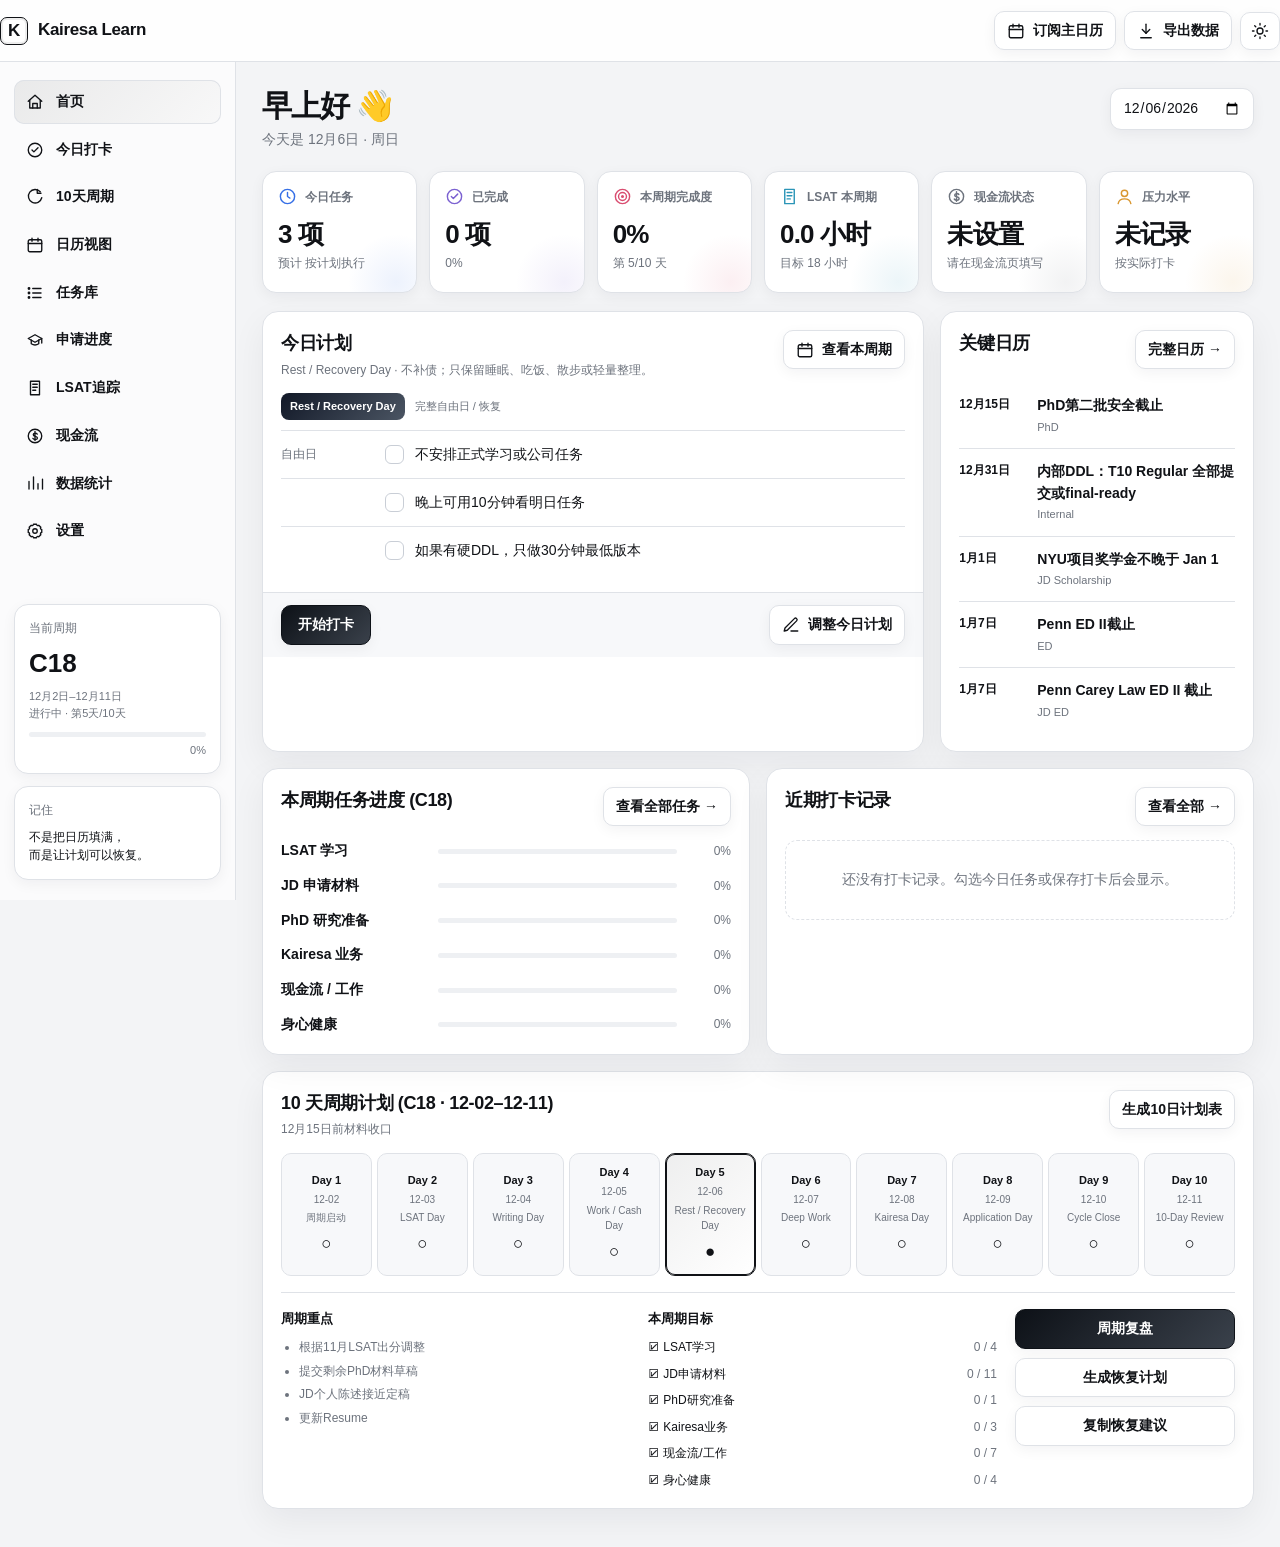
==== commit 89212206: "Add files via upload" ====
--- a/index.html
+++ b/index.html
@@ -2,341 +2,406 @@
 <html lang="zh-CN" data-theme="light">
 <head>
   <meta charset="utf-8" />
-  <meta name="viewport" content="width=device-width, initial-scale=1" />
-  <title>Kairesa Learn · ApplyOS</title>
-  <meta name="description" content="Kairesa Learn ApplyOS：JD/PhD 申请、LSAT、现金流、10天周期与恢复日历。" />
+  <meta name="viewport" content="width=device-width, initial-scale=1, viewport-fit=cover" />
+  <meta name="theme-color" content="#f5f6f8" />
+  <meta name="description" content="Kairesa Learn：JD / PhD / LSAT / 现金流与10天周期执行系统。" />
+  <title>Kairesa Learn</title>
   <style>
-    :root {
-      --bg0:#f7f8fb; --bg1:#ffffff; --bg2:#edf1f6; --panel:rgba(255,255,255,.78); --panel-strong:#ffffff;
-      --ink:#0b1220; --text:#111827; --muted:#667085; --soft:#98a2b3; --line:rgba(15,23,42,.105);
-      --shadow:0 18px 60px rgba(15,23,42,.08); --shadow2:0 6px 20px rgba(15,23,42,.06);
-      --side:rgba(255,255,255,.7); --chip:#eef4ff; --chipText:#173b78;
-      --accent:#142238; --accent2:#4f46e5; --blue:#2563eb; --cyan:#0891b2; --green:#16a34a; --orange:#f59e0b; --pink:#f43f5e; --violet:#7c3aed;
-      --radius:18px; --font:-apple-system,BlinkMacSystemFont,"SF Pro Text","SF Pro Display","Segoe UI","PingFang SC","Hiragino Sans GB","Microsoft YaHei",Arial,sans-serif;
-      --mono:ui-monospace,SFMono-Regular,Menlo,Monaco,Consolas,"Liberation Mono",monospace;
+    :root{
+      --bg:#f3f4f6;--surface:#ffffff;--surface-2:#f7f8fa;--surface-3:#eef0f3;--text:#101216;--muted:#6d737d;--line:#dfe2e7;--line-strong:#c9ced6;
+      --sidebar:#fbfbfc;--shadow:0 12px 34px rgba(17,24,39,.06);--shadow-soft:0 4px 14px rgba(17,24,39,.05);--black:#0d1117;--white:#fff;
+      --blue:#356fe6;--violet:#7b61d1;--cyan:#2b95b7;--green:#39a86b;--orange:#d9962f;--rose:#d94d70;--danger:#c63d46;
+      --grad:linear-gradient(135deg,#0e1116 0%,#3c424b 52%,#8f98a5 100%);--soft-grad:linear-gradient(135deg,rgba(13,17,23,.06),rgba(132,142,155,.03));
+      --radius:16px;--radius-sm:11px;--header-h:62px;--sidebar-w:236px;
     }
-    html[data-theme="dark"] {
-      --bg0:#070a0f; --bg1:#0b1018; --bg2:#111827; --panel:rgba(17,24,39,.72); --panel-strong:#111827;
-      --ink:#f8fafc; --text:#e5e7eb; --muted:#9ca3af; --soft:#6b7280; --line:rgba(255,255,255,.105);
-      --shadow:0 22px 70px rgba(0,0,0,.34); --shadow2:0 8px 28px rgba(0,0,0,.25);
-      --side:rgba(7,10,15,.64); --chip:rgba(37,99,235,.15); --chipText:#bfdbfe;
-      --accent:#f9fafb; --accent2:#a78bfa;
+    html[data-theme="dark"]{
+      --bg:#0b0e12;--surface:#12161b;--surface-2:#171c22;--surface-3:#1f252d;--text:#f3f5f7;--muted:#9ca4af;--line:#2a313a;--line-strong:#3a434e;
+      --sidebar:#0e1217;--shadow:0 16px 45px rgba(0,0,0,.28);--shadow-soft:0 5px 18px rgba(0,0,0,.22);--black:#f7f8fa;--white:#0b0e12;
+      --grad:linear-gradient(135deg,#f7f8fa 0%,#a9b1bc 50%,#4a535f 100%);--soft-grad:linear-gradient(135deg,rgba(255,255,255,.06),rgba(255,255,255,.01));
     }
-    * { box-sizing:border-box; }
-    html { scroll-behavior:smooth; }
-    body {
-      margin:0; font-family:var(--font); color:var(--text); min-height:100vh; -webkit-font-smoothing:antialiased; line-height:1.45;
-      background:
-        radial-gradient(900px 450px at 28% -10%, rgba(37,99,235,.13), transparent 60%),
-        radial-gradient(800px 420px at 76% 10%, rgba(124,58,237,.10), transparent 55%),
-        linear-gradient(135deg, var(--bg0), var(--bg1) 45%, var(--bg2));
-    }
-    html[data-theme="dark"] body {
-      background:
-        radial-gradient(780px 440px at 22% -8%, rgba(37,99,235,.18), transparent 60%),
-        radial-gradient(820px 460px at 82% 6%, rgba(124,58,237,.18), transparent 58%),
-        linear-gradient(135deg,#05070b,#0a0f18 48%,#111827);
-    }
-    a { color:inherit; text-decoration:none; } button,input,select,textarea { font:inherit; } button { cursor:pointer; }
-    .app { display:grid; grid-template-columns:220px minmax(0,1fr); min-height:100vh; }
-    .sidebar { position:sticky; top:0; height:100vh; padding:20px 18px; border-right:1px solid var(--line); background:var(--side); backdrop-filter: blur(24px); display:flex; flex-direction:column; gap:18px; }
-    .brand { display:flex; align-items:center; gap:10px; font-weight:800; letter-spacing:-.035em; font-size:19px; }
-    .klogo { width:31px; height:31px; border-radius:8px; display:grid; place-items:center; background:linear-gradient(135deg,#fff,#dfe4ec); color:#111; border:1px solid rgba(15,23,42,.25); box-shadow: inset 0 0 0 1px rgba(255,255,255,.55); font-weight:950; line-height:1; }
-    html[data-theme="dark"] .klogo { background:linear-gradient(135deg,#f8fafc,#9ca3af); color:#05070b; }
-    .nav { display:grid; gap:7px; margin-top:10px; }
-    .nav a { display:flex; align-items:center; gap:12px; padding:11px 12px; border-radius:12px; color:var(--text); font-weight:650; font-size:14px; }
-    .nav a.active, .nav a:hover { background:linear-gradient(135deg,rgba(37,99,235,.11),rgba(255,255,255,.34)); color:var(--ink); }
-    html[data-theme="dark"] .nav a.active, html[data-theme="dark"] .nav a:hover { background:rgba(255,255,255,.08); }
-    .nav svg, .topAction svg, .metricIcon svg, .smallIcon svg { width:18px; height:18px; stroke-width:1.9; }
-    .sideBottom { margin-top:auto; display:grid; gap:14px; }
-    .miniCard { border:1px solid var(--line); border-radius:14px; padding:16px; background:rgba(255,255,255,.48); box-shadow:var(--shadow2); }
-    html[data-theme="dark"] .miniCard { background:rgba(255,255,255,.045); }
-    .miniCard .big { font-size:28px; font-weight:850; letter-spacing:-.04em; margin:8px 0 0; }
-    .miniCard p { margin:0; color:var(--muted); font-size:12px; }
-    .main { min-width:0; }
-    .topbar { position:sticky; top:0; z-index:20; height:68px; border-bottom:1px solid var(--line); background:rgba(255,255,255,.62); backdrop-filter:blur(22px); display:flex; align-items:center; justify-content:flex-end; gap:10px; padding:0 24px; }
-    html[data-theme="dark"] .topbar { background:rgba(7,10,15,.58); }
-    .mobileBrand { display:none; margin-right:auto; }
-    .topAction { height:38px; border:1px solid var(--line); background:rgba(255,255,255,.55); color:var(--text); border-radius:12px; padding:0 12px; display:inline-flex; gap:8px; align-items:center; justify-content:center; font-weight:700; font-size:13px; box-shadow:var(--shadow2); }
-    html[data-theme="dark"] .topAction { background:rgba(255,255,255,.055); }
-    .topAction.iconOnly { width:40px; padding:0; }
-    .content { max-width:1280px; padding:28px 28px 48px; margin:0 auto; }
-    .greeting { margin:0 0 22px; display:flex; align-items:flex-end; justify-content:space-between; gap:16px; }
-    .greeting h1 { margin:0; font-size:30px; line-height:1.05; letter-spacing:-.04em; color:var(--ink); }
-    .greeting p { margin:8px 0 0; color:var(--muted); font-size:14px; }
-    .datePick { border:1px solid var(--line); background:var(--panel); color:var(--text); border-radius:12px; padding:10px 12px; min-width:160px; }
-    .kpis { display:grid; grid-template-columns:repeat(6,minmax(0,1fr)); gap:16px; margin-bottom:24px; }
-    .kpi { border:1px solid var(--line); background:var(--panel); border-radius:16px; padding:18px; min-height:114px; box-shadow:var(--shadow2); backdrop-filter:blur(18px); position:relative; overflow:hidden; }
-    .kpi::after { content:""; position:absolute; inset:auto -18px -24px auto; width:90px; height:70px; border-radius:999px; background:linear-gradient(135deg,rgba(37,99,235,.12),rgba(124,58,237,.08)); filter:blur(12px); }
-    .kpiHead { display:flex; align-items:center; gap:8px; color:var(--muted); font-size:13px; font-weight:700; }
-    .metricIcon { width:26px; height:26px; border-radius:99px; display:grid; place-items:center; color:var(--blue); background:rgba(37,99,235,.08); }
-    .metricIcon.green { color:var(--green); background:rgba(22,163,74,.09); } .metricIcon.orange { color:var(--orange); background:rgba(245,158,11,.1); } .metricIcon.violet { color:var(--violet); background:rgba(124,58,237,.1); } .metricIcon.cyan { color:var(--cyan); background:rgba(8,145,178,.1); } .metricIcon.pink { color:var(--pink); background:rgba(244,63,94,.1); }
-    .kpiValue { font-size:30px; font-weight:850; letter-spacing:-.06em; margin-top:14px; color:var(--ink); }
-    .kpiSub { color:var(--muted); font-size:13px; margin-top:3px; }
-    .grid { display:grid; gap:24px; }
-    .grid.mainGrid { grid-template-columns:minmax(0,1.65fr) minmax(300px,.8fr); }
-    .grid.two { grid-template-columns:1fr 1fr; }
-    .panel { border:1px solid var(--line); background:var(--panel); border-radius:18px; box-shadow:var(--shadow2); backdrop-filter:blur(20px); overflow:hidden; min-width:0; }
-    .panelPad { padding:20px; }
-    .sectionTitle { display:flex; align-items:flex-start; justify-content:space-between; gap:12px; margin-bottom:16px; }
-    .sectionTitle h2 { margin:0; color:var(--ink); font-size:20px; letter-spacing:-.035em; }
-    .sectionTitle p { margin:4px 0 0; color:var(--muted); font-size:13px; }
-    .badge { display:inline-flex; align-items:center; padding:8px 12px; border-radius:9px; background:linear-gradient(135deg,#0f172a,#27364e); color:#fff; font-weight:800; font-size:13px; box-shadow:0 9px 22px rgba(15,23,42,.16); }
-    html[data-theme="dark"] .badge { background:linear-gradient(135deg,#2563eb,#7c3aed); }
-    .softBtn { border:1px solid var(--line); background:rgba(255,255,255,.45); color:var(--text); border-radius:10px; padding:8px 11px; display:inline-flex; align-items:center; gap:7px; font-size:13px; font-weight:700; }
-    html[data-theme="dark"] .softBtn { background:rgba(255,255,255,.055); }
-    .planList { display:grid; gap:0; }
-    .planRow { display:grid; grid-template-columns:112px 32px minmax(0,1fr) 54px; gap:12px; align-items:center; padding:14px 0; border-bottom:1px solid var(--line); }
-    .planRow:last-child { border-bottom:none; }
-    .time { color:var(--text); font-family:var(--mono); font-size:13px; }
-    .check { position:relative; width:22px; height:22px; border-radius:7px; border:1.8px solid var(--soft); display:grid; place-items:center; background:rgba(255,255,255,.45); flex:0 0 auto; }
-    .check input { appearance:none; width:100%; height:100%; margin:0; cursor:pointer; }
-    .check:has(input:checked) { background:linear-gradient(135deg,var(--blue),var(--violet)); border-color:transparent; }
-    .check:has(input:checked)::after { content:"✓"; color:white; font-size:14px; font-weight:900; position:absolute; }
-    .taskText { font-size:14px; font-weight:650; color:var(--text); }
-    .taskDur { color:var(--muted); font-size:13px; text-align:right; }
-    .panelFooter { border-top:1px solid var(--line); padding:16px 20px; display:flex; align-items:center; justify-content:space-between; gap:12px; flex-wrap:wrap; }
-    .primary { border:0; background:linear-gradient(135deg,#0b1220,#27364e); color:white; border-radius:11px; padding:11px 18px; font-weight:850; box-shadow:0 12px 25px rgba(15,23,42,.2); }
-    .primary.purple { background:linear-gradient(135deg,#7c3aed,#4f46e5); }
-    html[data-theme="dark"] .primary { background:linear-gradient(135deg,#2563eb,#7c3aed); }
-    .calendarList { display:grid; gap:0; }
-    .event { display:grid; grid-template-columns:78px minmax(0,1fr); gap:10px; padding:13px 0; border-bottom:1px solid var(--line); }
-    .event:last-child { border-bottom:none; }
-    .eventDate { font-weight:800; color:var(--text); font-size:14px; }
-    .eventTitle { font-weight:800; font-size:14px; color:var(--ink); }
-    .eventSub { color:var(--muted); font-size:12px; margin-top:2px; }
-    .progressRows { display:grid; gap:12px; }
-    .progressRow { display:grid; grid-template-columns:155px minmax(0,1fr) 44px; gap:12px; align-items:center; }
-    .label { display:flex; align-items:center; gap:9px; font-weight:650; font-size:14px; }
-    .smallIcon { width:22px; height:22px; display:grid; place-items:center; color:var(--muted); }
-    .bar { height:7px; border-radius:999px; background:rgba(148,163,184,.22); overflow:hidden; }
-    .bar span { display:block; height:100%; border-radius:999px; width:0; background:linear-gradient(90deg,var(--blue),var(--violet)); }
-    .pct { text-align:right; color:var(--muted); font-size:13px; }
-    .logs { display:grid; gap:0; }
-    .logRow { display:grid; grid-template-columns:96px minmax(0,1fr) 70px; gap:10px; padding:10px 0; border-bottom:1px solid var(--line); align-items:center; }
-    .logRow:last-child { border-bottom:0; }
-    .logDate { font-weight:850; font-size:13px; } .logMeta { color:var(--muted); font-size:13px; } .status { display:flex; align-items:center; justify-content:flex-end; gap:7px; font-size:13px; color:var(--muted); }
-    .dot { width:8px; height:8px; border-radius:99px; background:var(--green); display:inline-block; } .dot.warn { background:var(--orange); } .dot.bad { background:var(--pink); }
-    .cyclePanel { margin-top:24px; }
-    .days { display:grid; grid-template-columns:repeat(10,minmax(0,1fr)); gap:8px; }
-    .day { border:1px solid var(--line); border-radius:10px; background:rgba(255,255,255,.38); padding:12px 8px; text-align:center; min-height:86px; display:grid; align-content:center; gap:2px; }
-    html[data-theme="dark"] .day { background:rgba(255,255,255,.045); }
-    .day.current { border-color:rgba(37,99,235,.55); background:linear-gradient(180deg,rgba(37,99,235,.12),rgba(255,255,255,.26)); box-shadow:0 8px 24px rgba(37,99,235,.12); }
-    html[data-theme="dark"] .day.current { background:linear-gradient(180deg,rgba(37,99,235,.28),rgba(255,255,255,.045)); }
-    .day strong { font-size:12px; } .day span { font-size:11px; color:var(--muted); } .day .mark { font-size:20px; line-height:1; color:var(--ink); margin-top:5px; }
-    .cycleBottom { display:grid; grid-template-columns:1fr 1fr 210px; gap:20px; border-top:1px solid var(--line); padding-top:18px; margin-top:18px; }
-    .list { margin:0; padding-left:18px; color:var(--text); font-size:14px; display:grid; gap:7px; }
-    .goalList { display:grid; gap:8px; }
-    .goal { display:grid; grid-template-columns:1fr 60px; gap:8px; color:var(--text); font-size:14px; }
-    .sideActions { display:grid; gap:10px; align-content:start; }
-    .formGrid { display:grid; grid-template-columns:repeat(2,minmax(0,1fr)); gap:14px; }
-    .field { display:grid; gap:7px; } .field.full { grid-column:1/-1; }
-    .field label { font-size:12px; font-weight:800; color:var(--muted); }
-    .field input, .field select, .field textarea { width:100%; border:1px solid var(--line); background:rgba(255,255,255,.55); color:var(--text); border-radius:12px; padding:11px 12px; outline:none; }
-    html[data-theme="dark"] .field input, html[data-theme="dark"] .field select, html[data-theme="dark"] .field textarea { background:rgba(255,255,255,.055); }
-    .field textarea { min-height:86px; resize:vertical; }
-    .checkList { display:grid; gap:8px; }
-    .checkItem { display:flex; align-items:flex-start; gap:10px; border:1px solid var(--line); background:rgba(255,255,255,.45); border-radius:12px; padding:11px; }
-    html[data-theme="dark"] .checkItem { background:rgba(255,255,255,.045); }
-    .checkItem input { width:20px; height:20px; flex:0 0 20px; margin:1px 0 0; }
-    .checkItem span { min-width:0; white-space:normal; word-break:normal; }
-    .dataPanel { margin-top:24px; }
-    .schoolTableWrap { overflow:auto; border-top:1px solid var(--line); }
-    table { border-collapse:collapse; width:100%; font-size:13px; } th,td { padding:13px 16px; border-bottom:1px solid var(--line); text-align:left; vertical-align:top; } th { color:var(--muted); font-size:12px; text-transform:uppercase; letter-spacing:.05em; background:rgba(148,163,184,.08); }
-    code { display:block; font-family:var(--mono); font-size:12px; color:var(--muted); background:rgba(148,163,184,.12); border:1px solid var(--line); border-radius:12px; padding:10px; overflow:auto; }
-    .toast { position:fixed; left:50%; bottom:24px; transform:translateX(-50%); background:#0b1220; color:#fff; padding:12px 16px; border-radius:999px; box-shadow:0 18px 45px rgba(0,0,0,.25); z-index:99; font-weight:750; }
-    @media(max-width:1100px) { .kpis { grid-template-columns:repeat(3,1fr); } .grid.mainGrid,.grid.two { grid-template-columns:1fr; } .cycleBottom { grid-template-columns:1fr; } }
-    @media(max-width:780px) {
-      .app { grid-template-columns:1fr; } .sidebar { position:relative; height:auto; border-right:0; border-bottom:1px solid var(--line); padding:14px; } .sidebar .brand { display:none; } .sideBottom { display:none; }
-      .nav { grid-template-columns:repeat(4,minmax(0,1fr)); overflow:auto; margin:0; } .nav a { justify-content:center; white-space:nowrap; font-size:12px; padding:10px 8px; } .nav a span:last-child { display:none; }
-      .topbar { top:0; padding:0 14px; height:60px; } .mobileBrand { display:flex; } .topAction span { display:none; }
-      .content { padding:20px 14px 40px; } .greeting { align-items:flex-start; flex-direction:column; } .greeting h1 { font-size:28px; } .datePick { width:100%; } .kpis { grid-template-columns:repeat(2,1fr); gap:10px; } .kpi { padding:14px; min-height:104px; } .kpiValue { font-size:26px; }
-      .planRow { grid-template-columns:94px 28px minmax(0,1fr) 40px; gap:8px; } .taskText,.time,.taskDur { font-size:12px; } .days { grid-template-columns:repeat(5,1fr); } .formGrid { grid-template-columns:1fr; } .progressRow { grid-template-columns:1fr; gap:6px; } .pct { text-align:left; }
-    }
+    *{box-sizing:border-box}
+    html{scroll-behavior:smooth}
+    body{margin:0;background:var(--bg);color:var(--text);font-family:Inter,-apple-system,BlinkMacSystemFont,"Segoe UI","PingFang SC","Hiragino Sans GB","Microsoft YaHei",sans-serif;font-size:14px;line-height:1.55;-webkit-font-smoothing:antialiased;overflow-x:hidden}
+    button,input,select,textarea{font:inherit;color:inherit}
+    button,a{touch-action:manipulation}
+    a{color:inherit;text-decoration:none}
+    button{border:0;background:none;cursor:pointer}
+    .icon{width:18px;height:18px;display:inline-block;vertical-align:-3px;stroke:currentColor;fill:none;stroke-width:1.8;stroke-linecap:round;stroke-linejoin:round;flex:0 0 auto}
+    .app{min-height:100vh}
+    .topbar{height:var(--header-h);position:fixed;inset:0 0 auto 0;z-index:50;background:color-mix(in srgb,var(--surface) 88%,transparent);backdrop-filter:blur(18px);border-bottom:1px solid var(--line);display:flex;align-items:center;justify-content:space-between;padding:0 20px env(safe-area-inset-right) 0 calc(18px + env(safe-area-inset-left))}
+    .brand{display:flex;align-items:center;gap:10px;font-weight:800;font-size:17px;letter-spacing:-.02em}
+    .brandMark{width:28px;height:28px;border:1.5px solid var(--text);border-radius:7px;display:grid;place-items:center;font-weight:900;background:var(--surface);box-shadow:inset 0 0 0 2px color-mix(in srgb,var(--text) 7%,transparent)}
+    .topActions{display:flex;align-items:center;gap:8px}
+    .topBtn,.iconBtn,.softBtn,.primaryBtn,.dangerBtn{min-height:38px;border:1px solid var(--line);border-radius:10px;background:var(--surface);display:inline-flex;align-items:center;justify-content:center;gap:8px;padding:8px 12px;font-weight:650;box-shadow:var(--shadow-soft);transition:.18s ease}
+    .topBtn:hover,.softBtn:hover,.iconBtn:hover{transform:translateY(-1px);border-color:var(--line-strong)}
+    .iconBtn{width:40px;padding:0}
+    .primaryBtn{background:linear-gradient(135deg,#0d1117,#3a414b);color:#fff;border-color:#0d1117;padding-inline:16px}
+    html[data-theme="dark"] .primaryBtn{background:linear-gradient(135deg,#f4f5f7,#9aa3ae);color:#0d1117;border-color:#bfc6ce}
+    .dangerBtn{color:var(--danger);border-color:color-mix(in srgb,var(--danger) 30%,var(--line));background:color-mix(in srgb,var(--danger) 7%,var(--surface))}
+    .sidebar{position:fixed;top:var(--header-h);bottom:0;left:0;width:var(--sidebar-w);background:var(--sidebar);border-right:1px solid var(--line);padding:18px 14px calc(20px + env(safe-area-inset-bottom));z-index:40;display:flex;flex-direction:column;overflow:auto}
+    .nav{display:grid;gap:4px}
+    .navBtn{width:100%;display:flex;align-items:center;gap:12px;padding:11px 12px;border-radius:10px;color:var(--text);text-align:left;font-weight:600}
+    .navBtn:hover{background:var(--surface-3)}
+    .navBtn.active{background:linear-gradient(135deg,color-mix(in srgb,var(--text) 9%,var(--surface)),color-mix(in srgb,var(--text) 3%,var(--surface)));box-shadow:inset 0 0 0 1px var(--line)}
+    .sidebarFoot{margin-top:auto;display:grid;gap:12px}
+    .miniCard{border:1px solid var(--line);border-radius:14px;background:var(--surface);padding:14px;box-shadow:var(--shadow-soft)}
+    .miniCard p{margin:0;color:var(--muted);font-size:12px}.miniCard .big{font-size:26px;font-weight:800;margin:5px 0}.tiny{font-size:11px;color:var(--muted)}
+    .progressTrack{height:5px;border-radius:999px;background:var(--surface-3);overflow:hidden}.progressTrack>span{display:block;height:100%;background:var(--grad);border-radius:inherit;transition:width .3s ease}
+    .main{margin-left:var(--sidebar-w);padding:calc(var(--header-h) + 26px) 26px 38px;min-height:100vh}
+    .view{display:none;max-width:1380px;margin:0 auto}.view.active{display:block}
+    .pageHead{display:flex;align-items:flex-start;justify-content:space-between;gap:20px;margin-bottom:20px}.pageHead h1{font-size:30px;line-height:1.2;margin:0 0 5px;letter-spacing:-.035em}.pageHead p{margin:0;color:var(--muted)}
+    .datePick{height:42px;border:1px solid var(--line);background:var(--surface);border-radius:11px;padding:0 12px;box-shadow:var(--shadow-soft)}
+    .kpiGrid{display:grid;grid-template-columns:repeat(6,minmax(0,1fr));gap:12px;margin-bottom:18px}
+    .kpi{background:var(--surface);border:1px solid var(--line);border-radius:14px;padding:15px;min-height:122px;box-shadow:var(--shadow-soft);position:relative;overflow:hidden}
+    .kpi:after{content:"";position:absolute;right:-30px;bottom:-40px;width:100px;height:100px;border-radius:50%;background:radial-gradient(circle,color-mix(in srgb,var(--accent,var(--text)) 9%,transparent),transparent 68%)}
+    .kpiHead{display:flex;align-items:center;gap:8px;color:var(--muted);font-size:12px;font-weight:650}.metricIcon{color:var(--accent,var(--text))}.metricIcon .icon{width:19px;height:19px}
+    .kpiValue{font-size:26px;font-weight:820;line-height:1.1;margin:12px 0 5px;letter-spacing:-.03em}.kpiSub{font-size:12px;color:var(--muted)}
+    .grid{display:grid;gap:16px}.mainGrid{grid-template-columns:minmax(0,1.9fr) minmax(290px,.9fr)}.two{grid-template-columns:repeat(2,minmax(0,1fr))}.three{grid-template-columns:repeat(3,minmax(0,1fr))}
+    .panel{background:var(--surface);border:1px solid var(--line);border-radius:var(--radius);box-shadow:var(--shadow);overflow:hidden}.panelPad{padding:18px}.panelFooter{padding:12px 18px;border-top:1px solid var(--line);display:flex;align-items:center;justify-content:space-between;gap:10px;background:var(--surface-2)}
+    .sectionTitle{display:flex;align-items:flex-start;justify-content:space-between;gap:12px;margin-bottom:14px}.sectionTitle h2,.sectionTitle h3{margin:0;font-size:18px;letter-spacing:-.02em}.sectionTitle p{margin:3px 0 0;color:var(--muted);font-size:12px}
+    .badge{display:inline-flex;align-items:center;gap:7px;border-radius:8px;padding:5px 9px;background:linear-gradient(135deg,#111827,#4b5563);color:white;font-size:11px;font-weight:700}.badge.soft{background:var(--surface-3);color:var(--text);border:1px solid var(--line)}
+    .planList{border-top:1px solid var(--line)}.planRow{display:grid;grid-template-columns:92px 26px minmax(0,1fr) 48px;align-items:center;gap:8px;padding:11px 0;border-bottom:1px solid var(--line);cursor:pointer}.planRow:last-child{border-bottom:0}.planRow .time{font-variant-numeric:tabular-nums;color:var(--muted);font-size:12px}.taskCheck{appearance:none;width:19px;height:19px;border:1.5px solid var(--line-strong);border-radius:6px;background:var(--surface);position:relative}.taskCheck:checked{background:var(--text);border-color:var(--text)}.taskCheck:checked:after{content:"✓";position:absolute;color:var(--surface);font-size:12px;inset:0;display:grid;place-items:center;font-weight:900}.taskText{min-width:0}.taskText.done{text-decoration:line-through;color:var(--muted)}.taskDur{text-align:right;color:var(--muted);font-size:12px}
+    .calendarList{display:grid}.calendarItem{display:grid;grid-template-columns:66px minmax(0,1fr);gap:12px;padding:12px 0;border-bottom:1px solid var(--line)}.calendarItem:last-child{border-bottom:0}.calendarDate{font-weight:750;font-size:12px}.calendarLabel{font-weight:700}.calendarMeta{font-size:11px;color:var(--muted);margin-top:2px}
+    .progressRows{display:grid;gap:13px}.progressRow{display:grid;grid-template-columns:145px minmax(0,1fr) 42px;align-items:center;gap:12px}.progressLabel{display:flex;align-items:center;gap:8px;font-weight:620}.progressBar{height:5px;border-radius:999px;background:var(--surface-3);overflow:hidden}.progressBar span{display:block;height:100%;border-radius:inherit;background:var(--accent,var(--grad));transition:width .35s}.progressPct{text-align:right;color:var(--muted);font-size:12px}
+    .logs{display:grid}.logItem{padding:11px 0;border-bottom:1px solid var(--line);display:grid;grid-template-columns:minmax(0,1fr) auto;gap:10px}.logItem:last-child{border-bottom:0}.logMain strong{display:block}.logMain span{color:var(--muted);font-size:12px}.statusDot{display:inline-flex;align-items:center;gap:6px;font-size:11px;color:var(--muted)}.statusDot:after{content:"";width:7px;height:7px;border-radius:50%;background:var(--dot,var(--green))}
+    .cyclePanel{margin-top:16px}.days{display:grid;grid-template-columns:repeat(10,minmax(78px,1fr));gap:5px}.dayCard{border:1px solid var(--line);border-radius:10px;padding:10px 8px;text-align:center;background:var(--surface-2);cursor:pointer;min-height:96px;transition:.15s}.dayCard:hover{transform:translateY(-1px)}.dayCard.active{border-color:var(--text);box-shadow:inset 0 0 0 1px var(--text);background:linear-gradient(135deg,color-mix(in srgb,var(--text) 7%,var(--surface)),var(--surface))}.dayCard.done{background:color-mix(in srgb,var(--green) 8%,var(--surface))}.dayCard .dayNum{font-weight:750;font-size:11px}.dayCard .dayDate,.dayCard .dayType{font-size:10px;color:var(--muted);margin-top:3px}.dayMark{font-size:17px;margin-top:5px}.cycleBottom{display:grid;grid-template-columns:1fr 1fr 220px;gap:18px;border-top:1px solid var(--line);margin-top:16px;padding-top:16px}.cycleBottom h3{font-size:13px;margin:0 0 9px}.list{margin:0;padding-left:18px;color:var(--muted);font-size:12px}.list li{margin:5px 0}.goalList{display:grid;gap:8px}.goalItem{display:grid;grid-template-columns:minmax(0,1fr) auto;gap:8px;font-size:12px}.goalItem span:last-child{color:var(--muted)}.sideActions{display:grid;align-content:start;gap:9px}
+    .formGrid{display:grid;grid-template-columns:repeat(3,minmax(0,1fr));gap:12px}.field{display:grid;gap:6px}.field.full{grid-column:1/-1}.field label{font-size:12px;color:var(--muted);font-weight:650}.field input,.field select,.field textarea{width:100%;border:1px solid var(--line);background:var(--surface-2);border-radius:10px;padding:10px 11px;outline:none;min-height:42px}.field textarea{min-height:88px;resize:vertical}.field input:focus,.field select:focus,.field textarea:focus{border-color:var(--text);box-shadow:0 0 0 3px color-mix(in srgb,var(--text) 8%,transparent)}
+    .formActions{display:flex;gap:10px;align-items:center;flex-wrap:wrap;margin-top:14px}.hint{font-size:11px;color:var(--muted)}
+    .tabs{display:flex;gap:6px;overflow:auto;padding-bottom:2px;margin-bottom:14px}.tab{white-space:nowrap;border:1px solid var(--line);background:var(--surface);padding:8px 12px;border-radius:9px;font-weight:650;font-size:12px}.tab.active{background:var(--text);color:var(--surface);border-color:var(--text)}
+    .tableWrap{overflow:auto;border:1px solid var(--line);border-radius:12px}.dataTable{width:100%;border-collapse:collapse;min-width:840px}.dataTable th,.dataTable td{padding:12px;border-bottom:1px solid var(--line);text-align:left;vertical-align:top}.dataTable th{position:sticky;top:0;background:var(--surface-2);z-index:1;font-size:11px;color:var(--muted);text-transform:uppercase;letter-spacing:.05em}.dataTable td{font-size:12px}.dataTable tr:last-child td{border-bottom:0}.dataTable select{border:1px solid var(--line);background:var(--surface-2);border-radius:8px;padding:7px}
+    .timeline{display:grid}.timelineItem{display:grid;grid-template-columns:92px 12px minmax(0,1fr);gap:12px;position:relative;padding-bottom:18px}.timelineItem:before{content:"";position:absolute;left:97px;top:12px;bottom:-2px;width:1px;background:var(--line)}.timelineItem:last-child:before{display:none}.timelineDot{width:9px;height:9px;border-radius:50%;background:var(--text);margin-top:5px;z-index:1}.timelineText strong{display:block}.timelineText span{font-size:11px;color:var(--muted)}
+    .statHero{display:flex;align-items:flex-end;justify-content:space-between;gap:15px;padding:18px;border:1px solid var(--line);border-radius:14px;background:var(--soft-grad)}.statHero .big{font-size:38px;font-weight:850;line-height:1}.statHero p{margin:5px 0 0;color:var(--muted)}
+    .cashEditor{display:grid;grid-template-columns:repeat(4,minmax(0,1fr));gap:12px}.runwayCard{padding:18px;border-radius:14px;background:linear-gradient(135deg,#0c1016,#3e4651);color:white;min-height:164px;display:flex;flex-direction:column;justify-content:space-between}.runwayCard .big{font-size:36px;font-weight:850}.runwayCard p{margin:0;color:#cbd1d8}.runwayMeta{display:flex;justify-content:space-between;font-size:11px;color:#cbd1d8}
+    .scoreChart{width:100%;height:220px;border:1px solid var(--line);border-radius:12px;background:var(--surface-2);overflow:hidden}.scoreChart svg{width:100%;height:100%}.scoreAxis{stroke:var(--line);stroke-width:1}.scoreLine{fill:none;stroke:var(--blue);stroke-width:3}.scorePoint{fill:var(--surface);stroke:var(--blue);stroke-width:3}.scoreText{fill:var(--muted);font-size:10px}
+    .modal{position:fixed;inset:0;z-index:100;display:none;align-items:center;justify-content:center;padding:18px;background:rgba(0,0,0,.52);backdrop-filter:blur(8px)}.modal.open{display:flex}.modalCard{width:min(760px,100%);max-height:min(88vh,860px);overflow:auto;background:var(--surface);border:1px solid var(--line);border-radius:18px;box-shadow:0 30px 80px rgba(0,0,0,.3)}.modalHead{position:sticky;top:0;z-index:2;background:var(--surface);display:flex;justify-content:space-between;align-items:center;padding:16px 18px;border-bottom:1px solid var(--line)}.modalHead h2{margin:0;font-size:18px}.modalBody{padding:18px}.closeBtn{width:38px;height:38px;border:1px solid var(--line);border-radius:10px;background:var(--surface-2);font-size:21px}
+    .toast{position:fixed;z-index:200;left:50%;bottom:calc(22px + env(safe-area-inset-bottom));transform:translateX(-50%);background:var(--text);color:var(--surface);padding:10px 15px;border-radius:999px;box-shadow:var(--shadow);font-weight:700;font-size:12px;animation:toastIn .2s ease}@keyframes toastIn{from{opacity:0;transform:translate(-50%,8px)}to{opacity:1;transform:translate(-50%,0)}}
+    .empty{padding:28px;text-align:center;color:var(--muted);border:1px dashed var(--line);border-radius:12px}.search{min-width:220px;border:1px solid var(--line);background:var(--surface);border-radius:10px;padding:10px 12px}.notice{padding:12px 14px;border-radius:11px;border:1px solid var(--line);background:var(--surface-2);color:var(--muted);font-size:12px}.notice strong{color:var(--text)}
+    .mobileNav,.menuBtn{display:none}
+    @media(max-width:1180px){.kpiGrid{grid-template-columns:repeat(3,1fr)}.mainGrid{grid-template-columns:minmax(0,1.6fr) minmax(280px,1fr)}.days{grid-template-columns:repeat(5,1fr)}.cycleBottom{grid-template-columns:1fr 1fr}.sideActions{grid-column:1/-1;grid-template-columns:repeat(3,1fr)}.cashEditor{grid-template-columns:repeat(2,1fr)}}
+    @media(max-width:900px){
+      :root{--header-h:58px}.topbar{padding:0 12px}.topBtn span{display:none}.menuBtn{display:inline-flex}.sidebar{transform:translateX(-102%);transition:.22s ease;box-shadow:25px 0 55px rgba(0,0,0,.15);top:var(--header-h);width:min(82vw,290px)}.sidebar.open{transform:translateX(0)}.main{margin-left:0;padding:calc(var(--header-h) + 18px) 14px calc(88px + env(safe-area-inset-bottom))}.pageHead{align-items:center}.pageHead h1{font-size:25px}.kpiGrid{grid-template-columns:repeat(3,minmax(155px,1fr));overflow:auto;padding-bottom:4px;scroll-snap-type:x proximity}.kpi{scroll-snap-align:start}.mainGrid,.two,.three{grid-template-columns:1fr}.days{display:flex;overflow:auto;scroll-snap-type:x mandatory}.dayCard{min-width:98px;scroll-snap-align:start}.formGrid{grid-template-columns:repeat(2,1fr)}.mobileNav{position:fixed;z-index:45;display:grid;grid-template-columns:repeat(5,1fr);left:10px;right:10px;bottom:calc(8px + env(safe-area-inset-bottom));background:color-mix(in srgb,var(--surface) 90%,transparent);backdrop-filter:blur(18px);border:1px solid var(--line);border-radius:16px;box-shadow:0 12px 34px rgba(0,0,0,.16);padding:6px}.mobileNav button{display:grid;place-items:center;gap:2px;min-height:52px;border-radius:11px;color:var(--muted);font-size:10px}.mobileNav button.active{background:var(--surface-3);color:var(--text)}.mobileNav .icon{width:20px;height:20px}.cycleBottom{grid-template-columns:1fr}.sideActions{grid-template-columns:1fr}.cashEditor{grid-template-columns:1fr 1fr}.panelPad{padding:15px}.calendarItem{grid-template-columns:58px 1fr}}
+    @media(max-width:580px){.brand span:last-child{font-size:15px}.pageHead{align-items:flex-start}.pageHead .datePick{max-width:145px}.kpiGrid{grid-template-columns:repeat(6,155px)}.kpi{min-height:112px;padding:13px}.planRow{grid-template-columns:70px 24px minmax(0,1fr) 34px;gap:6px}.formGrid{grid-template-columns:1fr}.progressRow{grid-template-columns:112px minmax(0,1fr) 38px}.cycleBottom{gap:14px}.cashEditor{grid-template-columns:1fr}.topActions .topBtn:nth-child(2){display:none}.modal{padding:8px}.modalCard{max-height:94vh;border-radius:16px}.tableWrap{margin-inline:-15px;border-left:0;border-right:0;border-radius:0}.sectionTitle{align-items:center}.sectionTitle h2{font-size:17px}}
+    @media(prefers-reduced-motion:reduce){*{scroll-behavior:auto!important;transition:none!important;animation:none!important}}
   </style>
 </head>
 <body>
+<svg aria-hidden="true" style="position:absolute;width:0;height:0;overflow:hidden">
+  <symbol id="i-home" viewBox="0 0 24 24"><path d="m3 11 9-8 9 8"/><path d="M5 10v10h14V10"/><path d="M9 20v-6h6v6"/></symbol>
+  <symbol id="i-check" viewBox="0 0 24 24"><circle cx="12" cy="12" r="9"/><path d="m8 12 2.5 2.5L16 9"/></symbol>
+  <symbol id="i-cycle" viewBox="0 0 24 24"><path d="M20 7h-5V2"/><path d="M19 5a9 9 0 1 0 2 8"/></symbol>
+  <symbol id="i-calendar" viewBox="0 0 24 24"><rect x="3" y="5" width="18" height="16" rx="2"/><path d="M8 3v4M16 3v4M3 10h18"/></symbol>
+  <symbol id="i-list" viewBox="0 0 24 24"><path d="M9 6h11M9 12h11M9 18h11"/><circle cx="4" cy="6" r="1"/><circle cx="4" cy="12" r="1"/><circle cx="4" cy="18" r="1"/></symbol>
+  <symbol id="i-school" viewBox="0 0 24 24"><path d="m3 10 9-5 9 5-9 5Z"/><path d="M7 12v5c3 2 7 2 10 0v-5"/><path d="M21 10v6"/></symbol>
+  <symbol id="i-lsat" viewBox="0 0 24 24"><path d="M6 3h12v18H6z"/><path d="M9 7h6M9 11h6M9 15h4"/></symbol>
+  <symbol id="i-cash" viewBox="0 0 24 24"><circle cx="12" cy="12" r="9"/><path d="M15 9.5c-.7-1-2-1.5-3.3-1.2-1.2.3-2 1.1-2 2.1 0 1.2 1.1 1.7 2.8 2 1.7.4 2.8.9 2.8 2.2 0 1.1-1 2-2.7 2.1-1.5.1-2.7-.5-3.4-1.5M12 6v12"/></symbol>
+  <symbol id="i-chart" viewBox="0 0 24 24"><path d="M4 20V10M10 20V4M16 20v-7M22 20V7"/></symbol>
+  <symbol id="i-settings" viewBox="0 0 24 24"><circle cx="12" cy="12" r="3"/><path d="M19.4 15a1.7 1.7 0 0 0 .3 1.9l.1.1-2.8 2.8-.1-.1a1.7 1.7 0 0 0-1.9-.3 1.7 1.7 0 0 0-1 1.6V21h-4v-.1A1.7 1.7 0 0 0 9 19.4a1.7 1.7 0 0 0-1.9.3l-.1.1L4.2 17l.1-.1a1.7 1.7 0 0 0 .3-1.9A1.7 1.7 0 0 0 3 14H3v-4h.1A1.7 1.7 0 0 0 4.6 9a1.7 1.7 0 0 0-.3-1.9L4.2 7 7 4.2l.1.1A1.7 1.7 0 0 0 9 4.6 1.7 1.7 0 0 0 10 3h4a1.7 1.7 0 0 0 1 1.6 1.7 1.7 0 0 0 1.9-.3l.1-.1L19.8 7l-.1.1a1.7 1.7 0 0 0-.3 1.9 1.7 1.7 0 0 0 1.6 1H21v4h-.1a1.7 1.7 0 0 0-1.5 1Z"/></symbol>
+  <symbol id="i-download" viewBox="0 0 24 24"><path d="M12 3v12"/><path d="m7 10 5 5 5-5"/><path d="M5 21h14"/></symbol>
+  <symbol id="i-sun" viewBox="0 0 24 24"><circle cx="12" cy="12" r="4"/><path d="M12 2v2M12 20v2M4.93 4.93l1.41 1.41M17.66 17.66l1.41 1.41M2 12h2M20 12h2M4.93 19.07l1.41-1.41M17.66 6.34l1.41-1.41"/></symbol>
+  <symbol id="i-moon" viewBox="0 0 24 24"><path d="M21 14.4A8.5 8.5 0 0 1 9.6 3 8.5 8.5 0 1 0 21 14.4Z"/></symbol>
+  <symbol id="i-menu" viewBox="0 0 24 24"><path d="M4 7h16M4 12h16M4 17h16"/></symbol>
+  <symbol id="i-x" viewBox="0 0 24 24"><path d="m6 6 12 12M18 6 6 18"/></symbol>
+  <symbol id="i-edit" viewBox="0 0 24 24"><path d="M12 20h9"/><path d="M16.5 3.5a2.1 2.1 0 0 1 3 3L7 19l-4 1 1-4Z"/></symbol>
+  <symbol id="i-clock" viewBox="0 0 24 24"><circle cx="12" cy="12" r="9"/><path d="M12 7v5l3 2"/></symbol>
+  <symbol id="i-target" viewBox="0 0 24 24"><circle cx="12" cy="12" r="9"/><circle cx="12" cy="12" r="5"/><circle cx="12" cy="12" r="1"/></symbol>
+  <symbol id="i-user" viewBox="0 0 24 24"><circle cx="12" cy="8" r="4"/><path d="M4 21c.8-4 3.6-6 8-6s7.2 2 8 6"/></symbol>
+</svg>
 <div class="app">
-  <aside class="sidebar">
-    <a class="brand" href="#home" aria-label="Kairesa Learn"><span class="klogo">K</span><span>Kairesa Learn</span></a>
-    <nav class="nav" aria-label="主导航">
-      <a class="active" href="#home"><svg viewBox="0 0 24 24" fill="none" stroke="currentColor"><path d="M3 10.5 12 3l9 7.5"/><path d="M5 10v10h14V10"/><path d="M9 20v-6h6v6"/></svg><span>首页</span></a>
-      <a href="#checkin"><svg viewBox="0 0 24 24" fill="none" stroke="currentColor"><circle cx="12" cy="12" r="9"/><path d="m8.5 12.5 2.2 2.2 4.8-5.4"/></svg><span>今日打卡</span></a>
-      <a href="#cycle"><svg viewBox="0 0 24 24" fill="none" stroke="currentColor"><circle cx="12" cy="13" r="8"/><path d="M12 13V8"/><path d="M12 13l3 2"/><path d="M9 2h6"/></svg><span>10天周期</span></a>
-      <a href="#calendar"><svg viewBox="0 0 24 24" fill="none" stroke="currentColor"><rect x="4" y="5" width="16" height="15" rx="2"/><path d="M8 3v4M16 3v4M4 10h16"/></svg><span>日历视图</span></a>
-      <a href="#tasks"><svg viewBox="0 0 24 24" fill="none" stroke="currentColor"><path d="M8 6h13M8 12h13M8 18h13"/><path d="M3 6h.01M3 12h.01M3 18h.01"/></svg><span>任务库</span></a>
-      <a href="#schools"><svg viewBox="0 0 24 24" fill="none" stroke="currentColor"><path d="M6 3h8l4 4v14H6z"/><path d="M14 3v5h5"/><path d="M9 13h6M9 17h6"/></svg><span>申请进度</span></a>
-      <a href="#lsat"><svg viewBox="0 0 24 24" fill="none" stroke="currentColor"><path d="M4 19V5"/><path d="M4 19h17"/><path d="m7 15 4-4 3 3 5-7"/></svg><span>LSAT 追踪</span></a>
-      <a href="#cash"><svg viewBox="0 0 24 24" fill="none" stroke="currentColor"><circle cx="12" cy="12" r="9"/><path d="M12 7v10"/><path d="M15 9.5c-.6-1-2-1.5-3.2-1.2-1.3.3-2.1 1.1-2.1 2.1 0 1.2 1.1 1.7 2.8 2 1.7.4 2.8.9 2.8 2.2 0 1.1-1 2-2.7 2.1-1.5.1-2.7-.5-3.4-1.5"/></svg><span>现金流</span></a>
-      <a href="#stats"><svg viewBox="0 0 24 24" fill="none" stroke="currentColor"><path d="M5 19V9"/><path d="M12 19V5"/><path d="M19 19v-7"/></svg><span>数据统计</span></a>
-      <a href="#settings"><svg viewBox="0 0 24 24" fill="none" stroke="currentColor"><circle cx="12" cy="12" r="3"/><path d="M19.4 15a1.7 1.7 0 0 0 .3 1.9l.1.1-2 3-.2-.1a1.7 1.7 0 0 0-1.9-.3 1.7 1.7 0 0 0-1 1.5V21h-5v-.2a1.7 1.7 0 0 0-1-1.5 1.7 1.7 0 0 0-1.9.3l-.2.1-2-3 .1-.1A1.7 1.7 0 0 0 4.6 15a1.7 1.7 0 0 0-1.5-1H3v-4h.1a1.7 1.7 0 0 0 1.5-1 1.7 1.7 0 0 0-.3-1.9l-.1-.1 2-3 .2.1a1.7 1.7 0 0 0 1.9.3 1.7 1.7 0 0 0 1-1.5V3h5v.2a1.7 1.7 0 0 0 1 1.5 1.7 1.7 0 0 0 1.9-.3l.2-.1 2 3-.1.1a1.7 1.7 0 0 0-.3 1.9 1.7 1.7 0 0 0 1.5 1h.1v4h-.1a1.7 1.7 0 0 0-1.5 1Z"/></svg><span>设置</span></a>
+  <header class="topbar">
+    <div style="display:flex;align-items:center;gap:8px">
+      <button class="iconBtn menuBtn" id="menuBtn" aria-label="打开菜单"><svg class="icon"><use href="#i-menu"/></svg></button>
+      <a class="brand" href="#home" data-view-link="home"><span class="brandMark">K</span><span>Kairesa Learn</span></a>
+    </div>
+    <div class="topActions">
+      <a class="topBtn" id="webcalTop" href="#"><svg class="icon"><use href="#i-calendar"/></svg><span>订阅主日历</span></a>
+      <button class="topBtn" id="exportTop"><svg class="icon"><use href="#i-download"/></svg><span>导出数据</span></button>
+      <button class="iconBtn" id="themeToggle" aria-label="切换亮暗模式"><svg class="icon"><use href="#i-sun"/></svg></button>
+    </div>
+  </header>
+  <aside class="sidebar" id="sidebar">
+    <nav class="nav" id="sideNav">
+      <button class="navBtn active" data-view="home"><svg class="icon"><use href="#i-home"/></svg>首页</button>
+      <button class="navBtn" data-view="checkin"><svg class="icon"><use href="#i-check"/></svg>今日打卡</button>
+      <button class="navBtn" data-view="cycles"><svg class="icon"><use href="#i-cycle"/></svg>10天周期</button>
+      <button class="navBtn" data-view="calendar"><svg class="icon"><use href="#i-calendar"/></svg>日历视图</button>
+      <button class="navBtn" data-view="tasks"><svg class="icon"><use href="#i-list"/></svg>任务库</button>
+      <button class="navBtn" data-view="applications"><svg class="icon"><use href="#i-school"/></svg>申请进度</button>
+      <button class="navBtn" data-view="lsat"><svg class="icon"><use href="#i-lsat"/></svg>LSAT追踪</button>
+      <button class="navBtn" data-view="cash"><svg class="icon"><use href="#i-cash"/></svg>现金流</button>
+      <button class="navBtn" data-view="stats"><svg class="icon"><use href="#i-chart"/></svg>数据统计</button>
+      <button class="navBtn" data-view="settings"><svg class="icon"><use href="#i-settings"/></svg>设置</button>
     </nav>
-    <div class="sideBottom">
-      <div class="miniCard" id="miniCycle"><p>当前周期</p><div class="big">—</div><p>加载中</p><div class="bar" style="margin-top:10px"><span style="width:0"></span></div></div>
-      <div class="miniCard"><p>记住</p><p style="margin-top:12px;color:var(--text);line-height:1.65">不是把日历填满，<br>而是让计划可以恢复。</p></div>
+    <div class="sidebarFoot">
+      <div class="miniCard" id="sideCycle"></div>
+      <div class="miniCard"><p>记住</p><div style="font-size:12px;margin-top:8px">不是把日历填满，<br>而是让计划可以恢复。</div></div>
     </div>
   </aside>
-  <main class="main" id="home">
-    <header class="topbar">
-      <a class="brand mobileBrand" href="#home"><span class="klogo">K</span><span>Kairesa Learn</span></a>
-      <a class="topAction" id="webcalLink" href="#"><svg viewBox="0 0 24 24" fill="none" stroke="currentColor"><rect x="4" y="5" width="16" height="15" rx="2"/><path d="M8 3v4M16 3v4M4 10h16"/></svg><span>订阅主日历</span></a>
-      <button class="topAction" id="exportJson" type="button"><svg viewBox="0 0 24 24" fill="none" stroke="currentColor"><path d="M12 3v12"/><path d="m7 10 5 5 5-5"/><path d="M5 21h14"/></svg><span>导出数据</span></button>
-      <button class="topAction iconOnly" id="themeToggle" type="button" aria-label="切换亮暗模式"><svg viewBox="0 0 24 24" fill="none" stroke="currentColor"><circle cx="12" cy="12" r="4"/><path d="M12 2v2M12 20v2M4.93 4.93l1.41 1.41M17.66 17.66l1.41 1.41M2 12h2M20 12h2M4.93 19.07l1.41-1.41M17.66 6.34l1.41-1.41"/></svg></button>
-      <button class="topAction iconOnly" type="button" aria-label="账户"><svg viewBox="0 0 24 24" fill="none" stroke="currentColor"><circle cx="12" cy="8" r="4"/><path d="M4 21a8 8 0 0 1 16 0"/></svg></button>
-    </header>
-    <section class="content">
-      <div class="greeting">
-        <div><h1 id="greetingText">下午好 👋</h1><p id="todayText">今天是 —</p></div>
-        <input class="datePick" id="selectedDate" type="date" />
-      </div>
-      <section class="kpis" id="kpiGrid"></section>
-      <section class="grid mainGrid">
-        <article class="panel" id="checkin">
-          <div class="panelPad">
-            <div class="sectionTitle"><div><h2>今日计划</h2><p id="todayTypeLine">加载中</p></div><button class="softBtn" id="viewWeek" type="button"><svg viewBox="0 0 24 24" fill="none" stroke="currentColor"><rect x="4" y="5" width="16" height="15" rx="2"/><path d="M8 3v4M16 3v4M4 10h16"/></svg>查看本周计划</button></div>
-            <div id="todayPlan"></div>
-          </div>
-          <div class="panelFooter"><button class="primary" id="startCheckin" type="button">开始打卡</button><button class="softBtn" id="adjustToday" type="button"><svg viewBox="0 0 24 24" fill="none" stroke="currentColor"><path d="M12 20h9"/><path d="M16.5 3.5a2.1 2.1 0 0 1 3 3L7 19l-4 1 1-4Z"/></svg>调整今日计划</button></div>
-        </article>
-        <aside class="panel" id="calendar">
-          <div class="panelPad"><div class="sectionTitle"><h2>关键日历</h2><a class="softBtn" id="icsDownload" href="plan.ics" download>打开 .ics</a></div><div class="calendarList" id="keyEvents"></div><a class="softBtn" style="margin-top:14px" href="#timeline">查看完整日历 →</a></div>
-        </aside>
-      </section>
-      <section class="grid two" style="margin-top:24px">
-        <article class="panel"><div class="panelPad"><div class="sectionTitle"><h2>本周期任务进度 <span id="cycleName"></span></h2><a class="softBtn" href="#cycle">查看全部任务 →</a></div><div class="progressRows" id="progressRows"></div></div></article>
-        <article class="panel"><div class="panelPad"><div class="sectionTitle"><h2>近期打卡记录</h2><button class="softBtn" id="exportCsv" type="button">查看全部 →</button></div><div class="logs" id="recentLogs"></div></div></article>
-      </section>
-      <section class="panel cyclePanel" id="cycle"><div class="panelPad"><div class="sectionTitle"><div><h2>10 天周期计划 <span id="cycleRange"></span></h2><p id="cycleFocus">加载中</p></div><button class="softBtn" id="collapseCycle" type="button">收起视图⌃</button></div><div class="days" id="cycleDays"></div><div class="cycleBottom"><div><h3>周期重点</h3><ul class="list" id="cycleMust"></ul></div><div><h3>本周期目标</h3><div class="goalList" id="cycleGoals"></div></div><div class="sideActions"><button class="primary" id="cycleReview" type="button">周期复盘</button><button class="softBtn" id="makeRecovery" type="button">生成恢复计划</button><button class="softBtn" id="copyRecoveryNotes" type="button">复制恢复建议</button></div></div></div></section>
-      <section class="panel dataPanel" id="tasks"><div class="panelPad"><div class="sectionTitle"><div><h2>今日打卡表</h2><p>只显示当天任务相关字段。PT 分数只在完整 PT 日填写。</p></div><button class="softBtn" id="clearToday" type="button">清空今天</button></div><form id="checkinForm"></form></div></section>
-      <section class="grid two dataPanel" id="stats">
-        <article class="panel"><div class="panelPad"><div class="sectionTitle"><h2>主日历 + 恢复日历</h2></div><p style="color:var(--muted)">主日历订阅一次，包含 JD / LSAT / PhD 硬节点、内部 deadline、每 10 天第 9 天收尾提醒和第 10 天复盘提醒。恢复日历每 10 天或严重落后时手动生成。</p><code id="icsUrl">plan.ics</code><div style="display:flex;gap:10px;flex-wrap:wrap;margin-top:12px"><a class="primary" id="webcalLink2" href="#">订阅主日历</a><a class="softBtn" href="plan.ics" download>下载 plan.ics</a></div></div></article>
-        <article class="panel"><div class="panelPad"><div class="sectionTitle"><h2>恢复模式判断</h2></div><div id="summaryBox"></div></div></article>
-      </section>
-      <section class="panel dataPanel" id="timeline"><div class="panelPad"><div class="sectionTitle"><h2>完整关键时间线</h2></div><div class="calendarList" id="allTimeline"></div></div></section>
-      <section class="panel dataPanel" id="schools"><div class="panelPad"><div class="sectionTitle"><h2>JD T10 / 实际 11 所数据</h2><p>按你提供的 Fall 2027 规划逻辑更新。</p></div></div><div class="schoolTableWrap"><table id="schoolTable"></table></div></section>
-      <section class="grid two dataPanel" id="lsat">
-        <article class="panel"><div class="panelPad"><div class="sectionTitle"><h2>LSAT 追踪</h2></div><div id="lsatBox"></div></div></article>
-        <article class="panel" id="cash"><div class="panelPad"><div class="sectionTitle"><h2>现金流 / 工作</h2></div><div id="cashBox"></div></div></article>
-      </section>
-      <section class="panel dataPanel" id="settings"><div class="panelPad"><div class="sectionTitle"><h2>设置</h2></div><div style="display:flex;gap:10px;flex-wrap:wrap"><button class="softBtn" id="resetData" type="button">清空本地打卡数据</button><button class="softBtn" id="forceLight" type="button">亮色模式</button><button class="softBtn" id="forceDark" type="button">暗色模式</button></div></div></section>
+  <main class="main">
+    <section class="view active" data-view-panel="home">
+      <div class="pageHead"><div><h1 id="greeting">下午好 👋</h1><p id="todayLabel">今天是 —</p></div><input class="datePick globalDate" type="date" /></div>
+      <div class="kpiGrid" id="homeKpis"></div>
+      <div class="grid mainGrid">
+        <article class="panel"><div class="panelPad"><div class="sectionTitle"><div><h2>今日计划</h2><p id="todayPlanMeta">加载中</p></div><button class="softBtn" data-view-jump="cycles"><svg class="icon"><use href="#i-calendar"/></svg>查看本周期</button></div><div id="todayPlan"></div></div><div class="panelFooter"><button class="primaryBtn" data-view-jump="checkin">开始打卡</button><button class="softBtn" id="editToday"><svg class="icon"><use href="#i-edit"/></svg>调整今日计划</button></div></article>
+        <aside class="panel"><div class="panelPad"><div class="sectionTitle"><h2>关键日历</h2><button class="softBtn" data-view-jump="calendar">完整日历 →</button></div><div class="calendarList" id="homeEvents"></div></div></aside>
+      </div>
+      <div class="grid two" style="margin-top:16px">
+        <article class="panel"><div class="panelPad"><div class="sectionTitle"><h2>本周期任务进度 <span id="homeCycleName"></span></h2><button class="softBtn" data-view-jump="tasks">查看全部任务 →</button></div><div class="progressRows" id="homeProgress"></div></div></article>
+        <article class="panel"><div class="panelPad"><div class="sectionTitle"><h2>近期打卡记录</h2><button class="softBtn" data-view-jump="stats">查看全部 →</button></div><div class="logs" id="homeLogs"></div></div></article>
+      </div>
+      <article class="panel cyclePanel"><div class="panelPad"><div class="sectionTitle"><div><h2>10 天周期计划 <span id="homeCycleRange"></span></h2><p id="homeCycleFocus"></p></div><button class="softBtn" id="generate10DayHome">生成10日计划表</button></div><div class="days" id="homeCycleDays"></div><div class="cycleBottom"><div><h3>周期重点</h3><ul class="list" id="homeMust"></ul></div><div><h3>本周期目标</h3><div class="goalList" id="homeGoals"></div></div><div class="sideActions"><button class="primaryBtn" id="homeReview">周期复盘</button><button class="softBtn" id="homeRecovery">生成恢复计划</button><button class="softBtn" id="homeCopyAdvice">复制恢复建议</button></div></div></div></article>
+    </section>
+
+    <section class="view" data-view-panel="checkin">
+      <div class="pageHead"><div><h1>今日打卡</h1><p>只显示当天任务相关字段；PT分数只在完整PT日出现。</p></div><input class="datePick globalDate" type="date" /></div>
+      <div class="grid mainGrid">
+        <article class="panel"><div class="panelPad"><div class="sectionTitle"><div><h2 id="checkinTitle">今日计划</h2><p id="checkinMeta"></p></div><button class="softBtn" id="clearDay">清空当天</button></div><div id="checkinTasks"></div></div></article>
+        <aside class="panel"><div class="panelPad"><div class="sectionTitle"><h2>资金状态</h2><button class="softBtn" data-view-jump="cash">详细设置</button></div><div id="checkinCashMini"></div></div></aside>
+      </div>
+      <article class="panel" style="margin-top:16px"><div class="panelPad"><div class="sectionTitle"><div><h2>打卡表</h2><p>保存后首页、统计和恢复模式会立即更新。</p></div></div><form id="checkinForm"></form></div></article>
+    </section>
+
+    <section class="view" data-view-panel="cycles">
+      <div class="pageHead"><div><h1>10天周期</h1><p>查看当前周期、生成详细10日计划表，并浏览全部25个周期。</p></div><input class="datePick globalDate" type="date" /></div>
+      <article class="panel"><div class="panelPad"><div class="sectionTitle"><div><h2 id="cycleViewTitle">当前周期</h2><p id="cycleViewMeta"></p></div><div style="display:flex;gap:8px;flex-wrap:wrap"><button class="primaryBtn" id="generate10Day">生成10日计划表</button><button class="softBtn" id="generateRecoveryCycle">生成恢复日历</button></div></div><div class="days" id="cycleViewDays"></div><div id="cycleViewDetail" style="margin-top:16px"></div></div></article>
+      <article class="panel" style="margin-top:16px"><div class="panelPad"><div class="sectionTitle"><div><h2>全部25个周期</h2><p>点击周期展开详细目标和逐日安排。</p></div><input class="search" id="cycleSearch" placeholder="搜索 LSAT / JD / PhD / Kairesa" /></div><div id="allCycles"></div></div></article>
+    </section>
+
+    <section class="view" data-view-panel="calendar">
+      <div class="pageHead"><div><h1>日历视图</h1><p>主日历订阅一次；恢复日历每10天或严重落后时手动生成。</p></div></div>
+      <div class="grid two">
+        <article class="panel"><div class="panelPad"><div class="sectionTitle"><h2>主日历</h2></div><p class="notice"><strong>包含：</strong>JD / LSAT / PhD硬节点、内部deadline、每个周期第9天收尾提醒和第10天复盘提醒。</p><code id="icsUrl" style="display:block;overflow-wrap:anywhere;margin:14px 0;padding:11px;border-radius:10px;background:var(--surface-2);border:1px solid var(--line)">plan.ics</code><div class="formActions"><a class="primaryBtn" id="webcalBtn" href="#">订阅主日历</a><a class="softBtn" href="plan.ics" download>下载plan.ics</a><button class="softBtn" id="copyIcs">复制地址</button></div></div></article>
+        <article class="panel"><div class="panelPad"><div class="sectionTitle"><h2>恢复日历</h2></div><div id="recoverySummary"></div><div class="formActions"><button class="primaryBtn" id="makeRecovery">生成并打开/分享</button><button class="softBtn" id="downloadRecovery">下载ICS</button><button class="softBtn" id="previewRecovery">预览事件</button></div></div></article>
+      </div>
+      <article class="panel" style="margin-top:16px"><div class="panelPad"><div class="sectionTitle"><h2>完整关键时间线</h2><input class="search" id="timelineSearch" placeholder="搜索学校 / LSAT / ED" /></div><div class="timeline" id="fullTimeline"></div></div></article>
+    </section>
+
+    <section class="view" data-view-panel="tasks">
+      <div class="pageHead"><div><h1>任务库</h1><p>保留第一版的信息密度：周期目标、逐日任务、完成情况和分类进度。</p></div></div>
+      <div class="tabs" id="taskTabs"><button class="tab active" data-filter="all">全部</button><button class="tab" data-filter="current">当前周期</button><button class="tab" data-filter="incomplete">未完成</button><button class="tab" data-filter="lsat">LSAT</button><button class="tab" data-filter="application">申请</button><button class="tab" data-filter="cash">现金流</button></div>
+      <article class="panel"><div class="panelPad"><div id="taskLibrary"></div></div></article>
+    </section>
+
+    <section class="view" data-view-panel="applications">
+      <div class="pageHead"><div><h1>申请进度</h1><p>JD T10/实际11所、内部提交线、材料清单和PhD安全节点。</p></div></div>
+      <div class="grid two">
+        <article class="panel"><div class="panelPad"><div class="sectionTitle"><h2>申请材料</h2><span class="badge soft" id="materialPct">0%</span></div><div id="materialList"></div></div></article>
+        <article class="panel"><div class="panelPad"><div class="sectionTitle"><h2>内部节奏</h2></div><div class="calendarList" id="internalMilestones"></div></div></article>
+      </div>
+      <article class="panel" style="margin-top:16px"><div class="panelPad"><div class="sectionTitle"><div><h2>JD T10 / 实际11所</h2><p>Fall 2027官方页面更新后需逐校复核。</p></div></div><div class="tableWrap"><table class="dataTable" id="schoolTable"></table></div></div></article>
+    </section>
+
+    <section class="view" data-view-panel="lsat">
+      <div class="pageHead"><div><h1>LSAT追踪</h1><p>日常记录学习小时、错题和正确率；完整PT才记录PT分数。</p></div></div>
+      <div class="kpiGrid" id="lsatKpis"></div>
+      <div class="grid two">
+        <article class="panel"><div class="panelPad"><div class="sectionTitle"><h2>PT趋势</h2><button class="softBtn" data-view-jump="checkin">记录新数据</button></div><div class="scoreChart" id="scoreChart"></div></div></article>
+        <article class="panel"><div class="panelPad"><div class="sectionTitle"><h2>考试节点</h2></div><div class="calendarList" id="lsatEvents"></div></div></article>
+      </div>
+      <article class="panel" style="margin-top:16px"><div class="panelPad"><div class="sectionTitle"><h2>LSAT记录</h2></div><div class="tableWrap"><table class="dataTable" id="lsatLogTable"></table></div></div></article>
+    </section>
+
+    <section class="view" data-view-panel="cash">
+      <div class="pageHead"><div><h1>现金流</h1><p>可直接填写存款、必要月支出和收入；系统自动计算可支撑天数。</p></div></div>
+      <div class="grid mainGrid">
+        <div class="runwayCard" id="runwayCard"></div>
+        <article class="panel"><div class="panelPad"><div class="sectionTitle"><h2>资金设置</h2><button class="softBtn" id="saveCash">保存</button></div><div class="cashEditor"><div class="field"><label>当前可用存款（USD）</label><input type="number" id="cashBalance" min="0" step="1"></div><div class="field"><label>每月必要支出（USD）</label><input type="number" id="monthlyEssential" min="1" step="1"></div><div class="field"><label>本月预计收入（USD）</label><input type="number" id="monthlyIncome" min="0" step="1"></div><div class="field"><label>10天工作目标（小时）</label><input type="number" id="workTarget" min="0" step="1"></div></div></div></article>
+      </div>
+      <div class="grid two" style="margin-top:16px"><article class="panel"><div class="panelPad"><div class="sectionTitle"><h2>现金流历史</h2></div><div class="tableWrap"><table class="dataTable" id="cashLogTable"></table></div></div></article><article class="panel"><div class="panelPad"><div class="sectionTitle"><h2>现金流规则</h2></div><div id="cashRules"></div></div></article></div>
+    </section>
+
+    <section class="view" data-view-panel="stats">
+      <div class="pageHead"><div><h1>数据统计</h1><p>所有数值来自实际打卡，不使用静态占位数据。</p></div></div>
+      <div class="kpiGrid" id="statsKpis"></div>
+      <div class="grid two"><article class="panel"><div class="panelPad"><div class="sectionTitle"><h2>最近30天记录</h2></div><div class="tableWrap"><table class="dataTable" id="allLogsTable"></table></div></div></article><article class="panel"><div class="panelPad"><div class="sectionTitle"><h2>10天周期表现</h2></div><div class="progressRows" id="cycleStats"></div></div></article></div>
+    </section>
+
+    <section class="view" data-view-panel="settings">
+      <div class="pageHead"><div><h1>设置</h1><p>主题、备份、导入和本地数据管理。</p></div></div>
+      <div class="grid two">
+        <article class="panel"><div class="panelPad"><div class="sectionTitle"><h2>外观</h2></div><div class="formActions"><button class="softBtn" id="setLight">亮色模式</button><button class="softBtn" id="setDark">暗色模式</button><button class="softBtn" id="useSystem">跟随系统</button></div></div></article>
+        <article class="panel"><div class="panelPad"><div class="sectionTitle"><h2>数据</h2></div><div class="formActions"><button class="primaryBtn" id="exportJson">导出JSON</button><button class="softBtn" id="exportCsv">导出CSV</button><label class="softBtn" style="cursor:pointer">导入JSON<input type="file" id="importJson" accept="application/json" hidden></label><button class="dangerBtn" id="resetAll">清空全部数据</button></div><p class="hint" style="margin-top:12px">数据仅保存在当前浏览器。换设备前请导出JSON。</p></div></article>
+      </div>
+      <article class="panel" style="margin-top:16px"><div class="panelPad"><div class="sectionTitle"><h2>系统说明</h2></div><div class="notice"><strong>主日历：</strong>订阅一次，用于DDL和硬节点。<br><strong>网站：</strong>每天查看任务并打卡。<br><strong>恢复日历：</strong>每10天或严重落后时手动生成一次。<br><strong>PT分数：</strong>只有完整PT日才填写。</div></div></article>
     </section>
   </main>
+  <nav class="mobileNav" id="mobileNav">
+    <button class="active" data-view="home"><svg class="icon"><use href="#i-home"/></svg>首页</button><button data-view="checkin"><svg class="icon"><use href="#i-check"/></svg>打卡</button><button data-view="cycles"><svg class="icon"><use href="#i-cycle"/></svg>周期</button><button data-view="calendar"><svg class="icon"><use href="#i-calendar"/></svg>日历</button><button id="mobileMore"><svg class="icon"><use href="#i-menu"/></svg>更多</button>
+  </nav>
 </div>
+
+<div class="modal" id="editModal" role="dialog" aria-modal="true"><div class="modalCard"><div class="modalHead"><h2>调整今日计划</h2><button class="closeBtn" data-close-modal><svg class="icon"><use href="#i-x"/></svg></button></div><div class="modalBody"><form id="editPlanForm"></form></div></div></div>
+<div class="modal" id="planModal" role="dialog" aria-modal="true"><div class="modalCard" style="width:min(1040px,100%)"><div class="modalHead"><h2>10日计划表</h2><button class="closeBtn" data-close-modal><svg class="icon"><use href="#i-x"/></svg></button></div><div class="modalBody"><div id="generatedPlanTable"></div><div class="formActions"><button class="primaryBtn" id="exportPlanCsv">导出计划CSV</button><button class="softBtn" id="printPlan">打印/保存PDF</button></div></div></div></div>
+<div class="modal" id="previewModal" role="dialog" aria-modal="true"><div class="modalCard"><div class="modalHead"><h2>恢复日历预览</h2><button class="closeBtn" data-close-modal><svg class="icon"><use href="#i-x"/></svg></button></div><div class="modalBody"><div id="recoveryPreview"></div></div></div></div>
+
 <script>
-const DATA={"generated":"2026-06-15","timezone":"America/Los_Angeles","cycles":[{"id":"C01","start":"2026-06-15","end":"2026-06-24","title":"建立底盘","focus":"LSAT诊断、现金流计划、申请主线文件夹","mustComplete":["完成1套LSAT诊断PT","建立LSAC/学校/PhD资料文件夹","列出20个JD/PhD方向关键词","列出5个现金流岗位/兼职来源"],"days":[{"day":1,"date":"2026-06-15","type":"Planning","label":"C01 启动：确定本周期A类任务","time":"20:30–21:00","minimum":"10分钟选出A类任务即可。","tasks":["阅读本周期目标","从必须完成清单中选出3个A类任务","确认本周期是否需要恢复/现金流模式"]},{"day":2,"date":"2026-06-16","type":"LSAT","label":"LSAT专项训练日","time":"19:30–21:00","minimum":"最低90分钟；状态差则45分钟错题复盘。","tasks":["完成一个专项题组或RC passage组","复盘错题，不追求刷量","记录学习小时和错题数量"]},{"day":3,"date":"2026-06-17","type":"Writing","label":"申请/研究写作推进日","time":"19:30–21:00","minimum":"最低30分钟大纲/素材；不强迫产出字数。","tasks":["推进一个文档：PS/SOP/Resume/Why X/Writing Sample","只记录今天实际推进的文档","写不出来就做素材整理或大纲"]},{"day":4,"date":"2026-06-18","type":"Cash","label":"现金流与行政保护日","time":"10:00–16:00 / 晚间轻量","minimum":"最低完成现金流检查；必要时进入Survival Mode。","tasks":["优先处理兼职/找工/小单交付","检查现金还能支撑几天","晚间只做15分钟申请行政整理"]},{"day":5,"date":"2026-06-19","type":"LSAT","label":"LSAT专项训练日","time":"19:30–21:00","minimum":"最低90分钟；状态差则45分钟错题复盘。","tasks":["完成一个专项题组或RC passage组","复盘错题，不追求刷量","记录学习小时和错题数量"]},{"day":6,"date":"2026-06-20","type":"PT","label":"LSAT PT / 长计时块","time":"09:00–12:00","minimum":"如果不适合完整PT，改为2个计时题组 + 复盘。","tasks":["完整PT或同等强度分段模拟","只在今天填写PT分数","当天重点是复盘，不追加新任务"]},{"day":7,"date":"2026-06-21","type":"Rest","label":"完整自由日 / 恢复","time":"自由日","minimum":"不补债；只保留睡眠、吃饭、散步或轻量整理。","tasks":["不安排正式学习或公司任务","晚上可用10分钟看明日任务","如果有硬DDL，只做30分钟最低版本"]},{"day":8,"date":"2026-06-22","type":"Application","label":"申请材料/学校表行政日","time":"19:30–21:00","minimum":"最低核对/补齐1个申请阻塞项。","tasks":["核对学校要求、推荐信、CAS、成绩单或fee waiver","补齐一个可提交材料","把阻塞项写进10天总结"]},{"day":9,"date":"2026-06-23","type":"Close","label":"周期收尾：只清A类任务","time":"20:00–21:00","minimum":"只清1个A类任务。","tasks":["明天是10天总结","只清必须保留的A类任务","B/C类不补债，直接压缩或删除"]},{"day":10,"date":"2026-06-24","type":"Review","label":"10天总结 + 生成恢复计划","time":"20:30–21:00","minimum":"完成10天总结；不做新任务。","tasks":["完成本周期复盘","判断完成度/压力/现金流/LSAT状态","必要时生成下一周期恢复日历"]}]},{"id":"C02","start":"2026-06-25","end":"2026-07-04","title":"确定考试路线","focus":"LSAT基础训练与报名策略","mustComplete":["完成LR基础模块","决定August/September/October LSAT策略","设定每周工时上限","Kairesa服务一句话定位"],"days":[{"day":1,"date":"2026-06-25","type":"Planning","label":"C02 启动：确定本周期A类任务","time":"20:30–21:00","minimum":"10分钟选出A类任务即可。","tasks":["阅读本周期目标","从必须完成清单中选出3个A类任务","确认本周期是否需要恢复/现金流模式"]},{"day":2,"date":"2026-06-26","type":"LSAT","label":"LSAT专项训练日","time":"19:30–21:00","minimum":"最低90分钟；状态差则45分钟错题复盘。","tasks":["完成一个专项题组或RC passage组","复盘错题，不追求刷量","记录学习小时和错题数量"]},{"day":3,"date":"2026-06-27","type":"Writing","label":"申请/研究写作推进日","time":"19:30–21:00","minimum":"最低30分钟大纲/素材；不强迫产出字数。","tasks":["推进一个文档：PS/SOP/Resume/Why X/Writing Sample","只记录今天实际推进的文档","写不出来就做素材整理或大纲"]},{"day":4,"date":"2026-06-28","type":"Rest","label":"完整自由日 / 恢复","time":"自由日","minimum":"不补债；只保留睡眠、吃饭、散步或轻量整理。","tasks":["不安排正式学习或公司任务","晚上可用10分钟看明日任务","如果有硬DDL，只做30分钟最低版本"]},{"day":5,"date":"2026-06-29","type":"LSAT","label":"LSAT专项训练日","time":"19:30–21:00","minimum":"最低90分钟；状态差则45分钟错题复盘。","tasks":["完成一个专项题组或RC passage组","复盘错题，不追求刷量","记录学习小时和错题数量"]},{"day":6,"date":"2026-06-30","type":"DeepWork","label":"深度块：材料/研究集中推进","time":"09:00–12:00","minimum":"最低90分钟单点推进，不开新坑。","tasks":["完成本周期最重的一个材料任务","用90–180分钟连续推进","结束后写下下一步"]},{"day":7,"date":"2026-07-01","type":"Kairesa","label":"Kairesa最低可用推进","time":"13:00–15:00","minimum":"最低1个外联或1个可复用案例段落。","tasks":["只做能产生案例/客户/页面资产的任务","不做logo和无边界美化","记录外联数或完成资产"]},{"day":8,"date":"2026-07-02","type":"Application","label":"申请材料/学校表行政日","time":"19:30–21:00","minimum":"最低核对/补齐1个申请阻塞项。","tasks":["核对学校要求、推荐信、CAS、成绩单或fee waiver","补齐一个可提交材料","把阻塞项写进10天总结"]},{"day":9,"date":"2026-07-03","type":"Close","label":"周期收尾：只清A类任务","time":"20:00–21:00","minimum":"只清1个A类任务。","tasks":["明天是10天总结","只清必须保留的A类任务","B/C类不补债，直接压缩或删除"]},{"day":10,"date":"2026-07-04","type":"Review","label":"10天总结 + 生成恢复计划","time":"20:30–21:00","minimum":"完成10天总结；不做新任务。","tasks":["完成本周期复盘","判断完成度/压力/现金流/LSAT状态","必要时生成下一周期恢复日历"]}]},{"id":"C03","start":"2026-07-05","end":"2026-07-14","title":"LSAT LR核心","focus":"Assumption / Flaw / Strengthen","mustComplete":["完成至少120题LR","建立错题分类表","AI治理研究文献20篇初筛","保留现金流窗口"],"days":[{"day":1,"date":"2026-07-05","type":"Rest","label":"完整自由日 / 恢复","time":"自由日","minimum":"不补债；只保留睡眠、吃饭、散步或轻量整理。","tasks":["不安排正式学习或公司任务","晚上可用10分钟看明日任务","如果有硬DDL，只做30分钟最低版本"]},{"day":2,"date":"2026-07-06","type":"LSAT","label":"LSAT专项训练日","time":"19:30–21:00","minimum":"最低90分钟；状态差则45分钟错题复盘。","tasks":["完成一个专项题组或RC passage组","复盘错题，不追求刷量","记录学习小时和错题数量"]},{"day":3,"date":"2026-07-07","type":"Writing","label":"申请/研究写作推进日","time":"19:30–21:00","minimum":"最低30分钟大纲/素材；不强迫产出字数。","tasks":["推进一个文档：PS/SOP/Resume/Why X/Writing Sample","只记录今天实际推进的文档","写不出来就做素材整理或大纲"]},{"day":4,"date":"2026-07-08","type":"Cash","label":"现金流与行政保护日","time":"10:00–16:00 / 晚间轻量","minimum":"最低完成现金流检查；必要时进入Survival Mode。","tasks":["优先处理兼职/找工/小单交付","检查现金还能支撑几天","晚间只做15分钟申请行政整理"]},{"day":5,"date":"2026-07-09","type":"LSAT","label":"LSAT专项训练日","time":"19:30–21:00","minimum":"最低90分钟；状态差则45分钟错题复盘。","tasks":["完成一个专项题组或RC passage组","复盘错题，不追求刷量","记录学习小时和错题数量"]},{"day":6,"date":"2026-07-10","type":"DeepWork","label":"深度块：材料/研究集中推进","time":"09:00–12:00","minimum":"最低90分钟单点推进，不开新坑。","tasks":["完成本周期最重的一个材料任务","用90–180分钟连续推进","结束后写下下一步"]},{"day":7,"date":"2026-07-11","type":"Kairesa","label":"Kairesa最低可用推进","time":"13:00–15:00","minimum":"最低1个外联或1个可复用案例段落。","tasks":["只做能产生案例/客户/页面资产的任务","不做logo和无边界美化","记录外联数或完成资产"]},{"day":8,"date":"2026-07-12","type":"Rest","label":"完整自由日 / 恢复","time":"自由日","minimum":"不补债；只保留睡眠、吃饭、散步或轻量整理。","tasks":["不安排正式学习或公司任务","晚上可用10分钟看明日任务","如果有硬DDL，只做30分钟最低版本"]},{"day":9,"date":"2026-07-13","type":"Close","label":"周期收尾：只清A类任务","time":"20:00–21:00","minimum":"只清1个A类任务。","tasks":["明天是10天总结","只清必须保留的A类任务","B/C类不补债，直接压缩或删除"]},{"day":10,"date":"2026-07-14","type":"Review","label":"10天总结 + 生成恢复计划","time":"20:30–21:00","minimum":"完成10天总结；不做新任务。","tasks":["完成本周期复盘","判断完成度/压力/现金流/LSAT状态","必要时生成下一周期恢复日历"]}]},{"id":"C04","start":"2026-07-15","end":"2026-07-24","title":"LSAT RC核心","focus":"阅读结构与速度","mustComplete":["完成20篇RC passage","总结3类文章结构","研究文章详细大纲","列出10个潜在推荐人/导师/教授"],"days":[{"day":1,"date":"2026-07-15","type":"Planning","label":"C04 启动：确定本周期A类任务","time":"20:30–21:00","minimum":"10分钟选出A类任务即可。","tasks":["阅读本周期目标","从必须完成清单中选出3个A类任务","确认本周期是否需要恢复/现金流模式"]},{"day":2,"date":"2026-07-16","type":"LSAT","label":"LSAT专项训练日","time":"19:30–21:00","minimum":"最低90分钟；状态差则45分钟错题复盘。","tasks":["完成一个专项题组或RC passage组","复盘错题，不追求刷量","记录学习小时和错题数量"]},{"day":3,"date":"2026-07-17","type":"Writing","label":"申请/研究写作推进日","time":"19:30–21:00","minimum":"最低30分钟大纲/素材；不强迫产出字数。","tasks":["推进一个文档：PS/SOP/Resume/Why X/Writing Sample","只记录今天实际推进的文档","写不出来就做素材整理或大纲"]},{"day":4,"date":"2026-07-18","type":"Cash","label":"现金流与行政保护日","time":"10:00–16:00 / 晚间轻量","minimum":"最低完成现金流检查；必要时进入Survival Mode。","tasks":["优先处理兼职/找工/小单交付","检查现金还能支撑几天","晚间只做15分钟申请行政整理"]},{"day":5,"date":"2026-07-19","type":"Rest","label":"完整自由日 / 恢复","time":"自由日","minimum":"不补债；只保留睡眠、吃饭、散步或轻量整理。","tasks":["不安排正式学习或公司任务","晚上可用10分钟看明日任务","如果有硬DDL，只做30分钟最低版本"]},{"day":6,"date":"2026-07-20","type":"DeepWork","label":"深度块：材料/研究集中推进","time":"09:00–12:00","minimum":"最低90分钟单点推进，不开新坑。","tasks":["完成本周期最重的一个材料任务","用90–180分钟连续推进","结束后写下下一步"]},{"day":7,"date":"2026-07-21","type":"Kairesa","label":"Kairesa最低可用推进","time":"13:00–15:00","minimum":"最低1个外联或1个可复用案例段落。","tasks":["只做能产生案例/客户/页面资产的任务","不做logo和无边界美化","记录外联数或完成资产"]},{"day":8,"date":"2026-07-22","type":"Application","label":"申请材料/学校表行政日","time":"19:30–21:00","minimum":"最低核对/补齐1个申请阻塞项。","tasks":["核对学校要求、推荐信、CAS、成绩单或fee waiver","补齐一个可提交材料","把阻塞项写进10天总结"]},{"day":9,"date":"2026-07-23","type":"Close","label":"周期收尾：只清A类任务","time":"20:00–21:00","minimum":"只清1个A类任务。","tasks":["明天是10天总结","只清必须保留的A类任务","B/C类不补债，直接压缩或删除"]},{"day":10,"date":"2026-07-24","type":"Review","label":"10天总结 + 生成恢复计划","time":"20:30–21:00","minimum":"完成10天总结；不做新任务。","tasks":["完成本周期复盘","判断完成度/压力/现金流/LSAT状态","必要时生成下一周期恢复日历"]}]},{"id":"C05","start":"2026-07-25","end":"2026-08-03","title":"第一次强度校准","focus":"PT + 工作节奏复盘","mustComplete":["完成1套正式计时PT","分析分数差距","决定主考月份","Kairesa整理1个案例草稿"],"days":[{"day":1,"date":"2026-07-25","type":"Planning","label":"C05 启动：确定本周期A类任务","time":"20:30–21:00","minimum":"10分钟选出A类任务即可。","tasks":["阅读本周期目标","从必须完成清单中选出3个A类任务","确认本周期是否需要恢复/现金流模式"]},{"day":2,"date":"2026-07-26","type":"Rest","label":"完整自由日 / 恢复","time":"自由日","minimum":"不补债；只保留睡眠、吃饭、散步或轻量整理。","tasks":["不安排正式学习或公司任务","晚上可用10分钟看明日任务","如果有硬DDL，只做30分钟最低版本"]},{"day":3,"date":"2026-07-27","type":"Writing","label":"申请/研究写作推进日","time":"19:30–21:00","minimum":"最低30分钟大纲/素材；不强迫产出字数。","tasks":["推进一个文档：PS/SOP/Resume/Why X/Writing Sample","只记录今天实际推进的文档","写不出来就做素材整理或大纲"]},{"day":4,"date":"2026-07-28","type":"Cash","label":"现金流与行政保护日","time":"10:00–16:00 / 晚间轻量","minimum":"最低完成现金流检查；必要时进入Survival Mode。","tasks":["优先处理兼职/找工/小单交付","检查现金还能支撑几天","晚间只做15分钟申请行政整理"]},{"day":5,"date":"2026-07-29","type":"LSAT","label":"LSAT专项训练日","time":"19:30–21:00","minimum":"最低90分钟；状态差则45分钟错题复盘。","tasks":["完成一个专项题组或RC passage组","复盘错题，不追求刷量","记录学习小时和错题数量"]},{"day":6,"date":"2026-07-30","type":"PT","label":"LSAT PT / 长计时块","time":"09:00–12:00","minimum":"如果不适合完整PT，改为2个计时题组 + 复盘。","tasks":["完整PT或同等强度分段模拟","只在今天填写PT分数","当天重点是复盘，不追加新任务"]},{"day":7,"date":"2026-07-31","type":"Kairesa","label":"Kairesa最低可用推进","time":"13:00–15:00","minimum":"最低1个外联或1个可复用案例段落。","tasks":["只做能产生案例/客户/页面资产的任务","不做logo和无边界美化","记录外联数或完成资产"]},{"day":8,"date":"2026-08-01","type":"Application","label":"申请材料/学校表行政日","time":"19:30–21:00","minimum":"最低核对/补齐1个申请阻塞项。","tasks":["核对学校要求、推荐信、CAS、成绩单或fee waiver","补齐一个可提交材料","把阻塞项写进10天总结"]},{"day":9,"date":"2026-08-02","type":"Rest","label":"完整自由日 / 恢复","time":"自由日","minimum":"不补债；只保留睡眠、吃饭、散步或轻量整理。","tasks":["不安排正式学习或公司任务","晚上可用10分钟看明日任务","如果有硬DDL，只做30分钟最低版本"]},{"day":10,"date":"2026-08-03","type":"Review","label":"10天总结 + 生成恢复计划","time":"20:30–21:00","minimum":"完成10天总结；不做新任务。","tasks":["完成本周期复盘","判断完成度/压力/现金流/LSAT状态","必要时生成下一周期恢复日历"]}]},{"id":"C06","start":"2026-08-04","end":"2026-08-13","title":"8月节点","focus":"可选August LSAT/模拟考与学校长名单","mustComplete":["August LSAT或2套PT","JD学校长名单20所","PhD项目长名单15个","现金流节奏复盘"],"days":[{"day":1,"date":"2026-08-04","type":"Planning","label":"C06 启动：确定本周期A类任务","time":"20:30–21:00","minimum":"10分钟选出A类任务即可。","tasks":["阅读本周期目标","从必须完成清单中选出3个A类任务","确认本周期是否需要恢复/现金流模式"]},{"day":2,"date":"2026-08-05","type":"LSAT","label":"LSAT专项训练日","time":"19:30–21:00","minimum":"最低90分钟；状态差则45分钟错题复盘。","tasks":["完成一个专项题组或RC passage组","复盘错题，不追求刷量","记录学习小时和错题数量"]},{"day":3,"date":"2026-08-06","type":"Writing","label":"申请/研究写作推进日","time":"19:30–21:00","minimum":"最低30分钟大纲/素材；不强迫产出字数。","tasks":["推进一个文档：PS/SOP/Resume/Why X/Writing Sample","只记录今天实际推进的文档","写不出来就做素材整理或大纲"]},{"day":4,"date":"2026-08-07","type":"Cash","label":"现金流与行政保护日","time":"10:00–16:00 / 晚间轻量","minimum":"最低完成现金流检查；必要时进入Survival Mode。","tasks":["优先处理兼职/找工/小单交付","检查现金还能支撑几天","晚间只做15分钟申请行政整理"]},{"day":5,"date":"2026-08-08","type":"LSAT","label":"LSAT专项训练日","time":"19:30–21:00","minimum":"最低90分钟；状态差则45分钟错题复盘。","tasks":["完成一个专项题组或RC passage组","复盘错题，不追求刷量","记录学习小时和错题数量"]},{"day":6,"date":"2026-08-09","type":"Rest","label":"完整自由日 / 恢复","time":"自由日","minimum":"不补债；只保留睡眠、吃饭、散步或轻量整理。","tasks":["不安排正式学习或公司任务","晚上可用10分钟看明日任务","如果有硬DDL，只做30分钟最低版本"]},{"day":7,"date":"2026-08-10","type":"Kairesa","label":"Kairesa最低可用推进","time":"13:00–15:00","minimum":"最低1个外联或1个可复用案例段落。","tasks":["只做能产生案例/客户/页面资产的任务","不做logo和无边界美化","记录外联数或完成资产"]},{"day":8,"date":"2026-08-11","type":"Application","label":"申请材料/学校表行政日","time":"19:30–21:00","minimum":"最低核对/补齐1个申请阻塞项。","tasks":["核对学校要求、推荐信、CAS、成绩单或fee waiver","补齐一个可提交材料","把阻塞项写进10天总结"]},{"day":9,"date":"2026-08-12","type":"Close","label":"周期收尾：只清A类任务","time":"20:00–21:00","minimum":"只清1个A类任务。","tasks":["明天是10天总结","只清必须保留的A类任务","B/C类不补债，直接压缩或删除"]},{"day":10,"date":"2026-08-13","type":"Review","label":"10天总结 + 生成恢复计划","time":"20:30–21:00","minimum":"完成10天总结；不做新任务。","tasks":["完成本周期复盘","判断完成度/压力/现金流/LSAT状态","必要时生成下一周期恢复日历"]}]},{"id":"C07","start":"2026-08-14","end":"2026-08-23","title":"推荐信与研究主线","focus":"推荐人预热 + 文章推进","mustComplete":["联系/预热2–3位推荐人","AI研究文章1000–1500字","LSAT错题回炉","推荐信资料包框架"],"days":[{"day":1,"date":"2026-08-14","type":"Planning","label":"C07 启动：确定本周期A类任务","time":"20:30–21:00","minimum":"10分钟选出A类任务即可。","tasks":["阅读本周期目标","从必须完成清单中选出3个A类任务","确认本周期是否需要恢复/现金流模式"]},{"day":2,"date":"2026-08-15","type":"LSAT","label":"LSAT专项训练日","time":"19:30–21:00","minimum":"最低90分钟；状态差则45分钟错题复盘。","tasks":["完成一个专项题组或RC passage组","复盘错题，不追求刷量","记录学习小时和错题数量"]},{"day":3,"date":"2026-08-16","type":"Rest","label":"完整自由日 / 恢复","time":"自由日","minimum":"不补债；只保留睡眠、吃饭、散步或轻量整理。","tasks":["不安排正式学习或公司任务","晚上可用10分钟看明日任务","如果有硬DDL，只做30分钟最低版本"]},{"day":4,"date":"2026-08-17","type":"Cash","label":"现金流与行政保护日","time":"10:00–16:00 / 晚间轻量","minimum":"最低完成现金流检查；必要时进入Survival Mode。","tasks":["优先处理兼职/找工/小单交付","检查现金还能支撑几天","晚间只做15分钟申请行政整理"]},{"day":5,"date":"2026-08-18","type":"LSAT","label":"LSAT专项训练日","time":"19:30–21:00","minimum":"最低90分钟；状态差则45分钟错题复盘。","tasks":["完成一个专项题组或RC passage组","复盘错题，不追求刷量","记录学习小时和错题数量"]},{"day":6,"date":"2026-08-19","type":"DeepWork","label":"深度块：材料/研究集中推进","time":"09:00–12:00","minimum":"最低90分钟单点推进，不开新坑。","tasks":["完成本周期最重的一个材料任务","用90–180分钟连续推进","结束后写下下一步"]},{"day":7,"date":"2026-08-20","type":"Kairesa","label":"Kairesa最低可用推进","time":"13:00–15:00","minimum":"最低1个外联或1个可复用案例段落。","tasks":["只做能产生案例/客户/页面资产的任务","不做logo和无边界美化","记录外联数或完成资产"]},{"day":8,"date":"2026-08-21","type":"Application","label":"申请材料/学校表行政日","time":"19:30–21:00","minimum":"最低核对/补齐1个申请阻塞项。","tasks":["核对学校要求、推荐信、CAS、成绩单或fee waiver","补齐一个可提交材料","把阻塞项写进10天总结"]},{"day":9,"date":"2026-08-22","type":"Close","label":"周期收尾：只清A类任务","time":"20:00–21:00","minimum":"只清1个A类任务。","tasks":["明天是10天总结","只清必须保留的A类任务","B/C类不补债，直接压缩或删除"]},{"day":10,"date":"2026-08-23","type":"Review","label":"10天总结 + 生成恢复计划","time":"20:30–21:00","minimum":"完成10天总结；不做新任务。","tasks":["完成本周期复盘","判断完成度/压力/现金流/LSAT状态","必要时生成下一周期恢复日历"]}]},{"id":"C08","start":"2026-08-24","end":"2026-09-02","title":"路线调整","focus":"August分数/模拟分数后的路线重排","mustComplete":["查看August出分或PT趋势","决定是否重考","研究文章第一版","Kairesa网站/服务页最小可用版"],"days":[{"day":1,"date":"2026-08-24","type":"Planning","label":"C08 启动：确定本周期A类任务","time":"20:30–21:00","minimum":"10分钟选出A类任务即可。","tasks":["阅读本周期目标","从必须完成清单中选出3个A类任务","确认本周期是否需要恢复/现金流模式"]},{"day":2,"date":"2026-08-25","type":"LSAT","label":"LSAT专项训练日","time":"19:30–21:00","minimum":"最低90分钟；状态差则45分钟错题复盘。","tasks":["完成一个专项题组或RC passage组","复盘错题，不追求刷量","记录学习小时和错题数量"]},{"day":3,"date":"2026-08-26","type":"Writing","label":"申请/研究写作推进日","time":"19:30–21:00","minimum":"最低30分钟大纲/素材；不强迫产出字数。","tasks":["推进一个文档：PS/SOP/Resume/Why X/Writing Sample","只记录今天实际推进的文档","写不出来就做素材整理或大纲"]},{"day":4,"date":"2026-08-27","type":"Cash","label":"现金流与行政保护日","time":"10:00–16:00 / 晚间轻量","minimum":"最低完成现金流检查；必要时进入Survival Mode。","tasks":["优先处理兼职/找工/小单交付","检查现金还能支撑几天","晚间只做15分钟申请行政整理"]},{"day":5,"date":"2026-08-28","type":"LSAT","label":"LSAT专项训练日","time":"19:30–21:00","minimum":"最低90分钟；状态差则45分钟错题复盘。","tasks":["完成一个专项题组或RC passage组","复盘错题，不追求刷量","记录学习小时和错题数量"]},{"day":6,"date":"2026-08-29","type":"PT","label":"LSAT PT / 长计时块","time":"09:00–12:00","minimum":"如果不适合完整PT，改为2个计时题组 + 复盘。","tasks":["完整PT或同等强度分段模拟","只在今天填写PT分数","当天重点是复盘，不追加新任务"]},{"day":7,"date":"2026-08-30","type":"Rest","label":"完整自由日 / 恢复","time":"自由日","minimum":"不补债；只保留睡眠、吃饭、散步或轻量整理。","tasks":["不安排正式学习或公司任务","晚上可用10分钟看明日任务","如果有硬DDL，只做30分钟最低版本"]},{"day":8,"date":"2026-08-31","type":"Application","label":"申请材料/学校表行政日","time":"19:30–21:00","minimum":"最低核对/补齐1个申请阻塞项。","tasks":["核对学校要求、推荐信、CAS、成绩单或fee waiver","补齐一个可提交材料","把阻塞项写进10天总结"]},{"day":9,"date":"2026-09-01","type":"Close","label":"周期收尾：只清A类任务","time":"20:00–21:00","minimum":"只清1个A类任务。","tasks":["明天是10天总结","只清必须保留的A类任务","B/C类不补债，直接压缩或删除"]},{"day":10,"date":"2026-09-02","type":"Review","label":"10天总结 + 生成恢复计划","time":"20:30–21:00","minimum":"完成10天总结；不做新任务。","tasks":["完成本周期复盘","判断完成度/压力/现金流/LSAT状态","必要时生成下一周期恢复日历"]}]},{"id":"C09","start":"2026-09-03","end":"2026-09-12","title":"9月考试/开申请准备","focus":"申请季入口","mustComplete":["September LSAT或同等模拟","整理CV/Resume","JD个人陈述素材库","PhD教授名单25人"],"days":[{"day":1,"date":"2026-09-03","type":"Planning","label":"C09 启动：确定本周期A类任务","time":"20:30–21:00","minimum":"10分钟选出A类任务即可。","tasks":["阅读本周期目标","从必须完成清单中选出3个A类任务","确认本周期是否需要恢复/现金流模式"]},{"day":2,"date":"2026-09-04","type":"LSAT","label":"LSAT专项训练日","time":"19:30–21:00","minimum":"最低90分钟；状态差则45分钟错题复盘。","tasks":["完成一个专项题组或RC passage组","复盘错题，不追求刷量","记录学习小时和错题数量"]},{"day":3,"date":"2026-09-05","type":"Writing","label":"申请/研究写作推进日","time":"19:30–21:00","minimum":"最低30分钟大纲/素材；不强迫产出字数。","tasks":["推进一个文档：PS/SOP/Resume/Why X/Writing Sample","只记录今天实际推进的文档","写不出来就做素材整理或大纲"]},{"day":4,"date":"2026-09-06","type":"Rest","label":"完整自由日 / 恢复","time":"自由日","minimum":"不补债；只保留睡眠、吃饭、散步或轻量整理。","tasks":["不安排正式学习或公司任务","晚上可用10分钟看明日任务","如果有硬DDL，只做30分钟最低版本"]},{"day":5,"date":"2026-09-07","type":"LSAT","label":"LSAT专项训练日","time":"19:30–21:00","minimum":"最低90分钟；状态差则45分钟错题复盘。","tasks":["完成一个专项题组或RC passage组","复盘错题，不追求刷量","记录学习小时和错题数量"]},{"day":6,"date":"2026-09-08","type":"PT","label":"LSAT PT / 长计时块","time":"09:00–12:00","minimum":"如果不适合完整PT，改为2个计时题组 + 复盘。","tasks":["完整PT或同等强度分段模拟","只在今天填写PT分数","当天重点是复盘，不追加新任务"]},{"day":7,"date":"2026-09-09","type":"Kairesa","label":"Kairesa最低可用推进","time":"13:00–15:00","minimum":"最低1个外联或1个可复用案例段落。","tasks":["只做能产生案例/客户/页面资产的任务","不做logo和无边界美化","记录外联数或完成资产"]},{"day":8,"date":"2026-09-10","type":"Application","label":"申请材料/学校表行政日","time":"19:30–21:00","minimum":"最低核对/补齐1个申请阻塞项。","tasks":["核对学校要求、推荐信、CAS、成绩单或fee waiver","补齐一个可提交材料","把阻塞项写进10天总结"]},{"day":9,"date":"2026-09-11","type":"Close","label":"周期收尾：只清A类任务","time":"20:00–21:00","minimum":"只清1个A类任务。","tasks":["明天是10天总结","只清必须保留的A类任务","B/C类不补债，直接压缩或删除"]},{"day":10,"date":"2026-09-12","type":"Review","label":"10天总结 + 生成恢复计划","time":"20:30–21:00","minimum":"完成10天总结；不做新任务。","tasks":["完成本周期复盘","判断完成度/压力/现金流/LSAT状态","必要时生成下一周期恢复日历"]}]},{"id":"C10","start":"2026-09-13","end":"2026-09-22","title":"申请门户期","focus":"JD/PhD材料启动","mustComplete":["完成SOP结构","完成Personal Statement结构","建立学校要求表","核对T10最新官网日期"],"days":[{"day":1,"date":"2026-09-13","type":"Rest","label":"完整自由日 / 恢复","time":"自由日","minimum":"不补债；只保留睡眠、吃饭、散步或轻量整理。","tasks":["不安排正式学习或公司任务","晚上可用10分钟看明日任务","如果有硬DDL，只做30分钟最低版本"]},{"day":2,"date":"2026-09-14","type":"LSAT","label":"LSAT专项训练日","time":"19:30–21:00","minimum":"最低90分钟；状态差则45分钟错题复盘。","tasks":["完成一个专项题组或RC passage组","复盘错题，不追求刷量","记录学习小时和错题数量"]},{"day":3,"date":"2026-09-15","type":"Writing","label":"申请/研究写作推进日","time":"19:30–21:00","minimum":"最低30分钟大纲/素材；不强迫产出字数。","tasks":["推进一个文档：PS/SOP/Resume/Why X/Writing Sample","只记录今天实际推进的文档","写不出来就做素材整理或大纲"]},{"day":4,"date":"2026-09-16","type":"Cash","label":"现金流与行政保护日","time":"10:00–16:00 / 晚间轻量","minimum":"最低完成现金流检查；必要时进入Survival Mode。","tasks":["优先处理兼职/找工/小单交付","检查现金还能支撑几天","晚间只做15分钟申请行政整理"]},{"day":5,"date":"2026-09-17","type":"LSAT","label":"LSAT专项训练日","time":"19:30–21:00","minimum":"最低90分钟；状态差则45分钟错题复盘。","tasks":["完成一个专项题组或RC passage组","复盘错题，不追求刷量","记录学习小时和错题数量"]},{"day":6,"date":"2026-09-18","type":"DeepWork","label":"深度块：材料/研究集中推进","time":"09:00–12:00","minimum":"最低90分钟单点推进，不开新坑。","tasks":["完成本周期最重的一个材料任务","用90–180分钟连续推进","结束后写下下一步"]},{"day":7,"date":"2026-09-19","type":"Kairesa","label":"Kairesa最低可用推进","time":"13:00–15:00","minimum":"最低1个外联或1个可复用案例段落。","tasks":["只做能产生案例/客户/页面资产的任务","不做logo和无边界美化","记录外联数或完成资产"]},{"day":8,"date":"2026-09-20","type":"Rest","label":"完整自由日 / 恢复","time":"自由日","minimum":"不补债；只保留睡眠、吃饭、散步或轻量整理。","tasks":["不安排正式学习或公司任务","晚上可用10分钟看明日任务","如果有硬DDL，只做30分钟最低版本"]},{"day":9,"date":"2026-09-21","type":"Close","label":"周期收尾：只清A类任务","time":"20:00–21:00","minimum":"只清1个A类任务。","tasks":["明天是10天总结","只清必须保留的A类任务","B/C类不补债，直接压缩或删除"]},{"day":10,"date":"2026-09-22","type":"Review","label":"10天总结 + 生成恢复计划","time":"20:30–21:00","minimum":"完成10天总结；不做新任务。","tasks":["完成本周期复盘","判断完成度/压力/现金流/LSAT状态","必要时生成下一周期恢复日历"]}]},{"id":"C11","start":"2026-09-23","end":"2026-10-02","title":"October LSAT冲刺","focus":"PS第一版","mustComplete":["完成2套PT + 深度复盘","JD Personal Statement v1","PhD SOP v1","推荐信状态检查"],"days":[{"day":1,"date":"2026-09-23","type":"Planning","label":"C11 启动：确定本周期A类任务","time":"20:30–21:00","minimum":"10分钟选出A类任务即可。","tasks":["阅读本周期目标","从必须完成清单中选出3个A类任务","确认本周期是否需要恢复/现金流模式"]},{"day":2,"date":"2026-09-24","type":"LSAT","label":"LSAT专项训练日","time":"19:30–21:00","minimum":"最低90分钟；状态差则45分钟错题复盘。","tasks":["完成一个专项题组或RC passage组","复盘错题，不追求刷量","记录学习小时和错题数量"]},{"day":3,"date":"2026-09-25","type":"Writing","label":"申请/研究写作推进日","time":"19:30–21:00","minimum":"最低30分钟大纲/素材；不强迫产出字数。","tasks":["推进一个文档：PS/SOP/Resume/Why X/Writing Sample","只记录今天实际推进的文档","写不出来就做素材整理或大纲"]},{"day":4,"date":"2026-09-26","type":"Cash","label":"现金流与行政保护日","time":"10:00–16:00 / 晚间轻量","minimum":"最低完成现金流检查；必要时进入Survival Mode。","tasks":["优先处理兼职/找工/小单交付","检查现金还能支撑几天","晚间只做15分钟申请行政整理"]},{"day":5,"date":"2026-09-27","type":"Rest","label":"完整自由日 / 恢复","time":"自由日","minimum":"不补债；只保留睡眠、吃饭、散步或轻量整理。","tasks":["不安排正式学习或公司任务","晚上可用10分钟看明日任务","如果有硬DDL，只做30分钟最低版本"]},{"day":6,"date":"2026-09-28","type":"PT","label":"LSAT PT / 长计时块","time":"09:00–12:00","minimum":"如果不适合完整PT，改为2个计时题组 + 复盘。","tasks":["完整PT或同等强度分段模拟","只在今天填写PT分数","当天重点是复盘，不追加新任务"]},{"day":7,"date":"2026-09-29","type":"Kairesa","label":"Kairesa最低可用推进","time":"13:00–15:00","minimum":"最低1个外联或1个可复用案例段落。","tasks":["只做能产生案例/客户/页面资产的任务","不做logo和无边界美化","记录外联数或完成资产"]},{"day":8,"date":"2026-09-30","type":"Application","label":"申请材料/学校表行政日","time":"19:30–21:00","minimum":"最低核对/补齐1个申请阻塞项。","tasks":["核对学校要求、推荐信、CAS、成绩单或fee waiver","补齐一个可提交材料","把阻塞项写进10天总结"]},{"day":9,"date":"2026-10-01","type":"Close","label":"周期收尾：只清A类任务","time":"20:00–21:00","minimum":"只清1个A类任务。","tasks":["明天是10天总结","只清必须保留的A类任务","B/C类不补债，直接压缩或删除"]},{"day":10,"date":"2026-10-02","type":"Review","label":"10天总结 + 生成恢复计划","time":"20:30–21:00","minimum":"完成10天总结；不做新任务。","tasks":["完成本周期复盘","判断完成度/压力/现金流/LSAT状态","必要时生成下一周期恢复日历"]}]},{"id":"C12","start":"2026-10-03","end":"2026-10-12","title":"October LSAT与Writing Sample","focus":"考试/模拟 + 写作样本初稿","mustComplete":["October LSAT或同强度模拟","AI研究文章3000字","更新学校清单","材料缺口盘点"],"days":[{"day":1,"date":"2026-10-03","type":"Planning","label":"C12 启动：确定本周期A类任务","time":"20:30–21:00","minimum":"10分钟选出A类任务即可。","tasks":["阅读本周期目标","从必须完成清单中选出3个A类任务","确认本周期是否需要恢复/现金流模式"]},{"day":2,"date":"2026-10-04","type":"Rest","label":"完整自由日 / 恢复","time":"自由日","minimum":"不补债；只保留睡眠、吃饭、散步或轻量整理。","tasks":["不安排正式学习或公司任务","晚上可用10分钟看明日任务","如果有硬DDL，只做30分钟最低版本"]},{"day":3,"date":"2026-10-05","type":"Writing","label":"申请/研究写作推进日","time":"19:30–21:00","minimum":"最低30分钟大纲/素材；不强迫产出字数。","tasks":["推进一个文档：PS/SOP/Resume/Why X/Writing Sample","只记录今天实际推进的文档","写不出来就做素材整理或大纲"]},{"day":4,"date":"2026-10-06","type":"Cash","label":"现金流与行政保护日","time":"10:00–16:00 / 晚间轻量","minimum":"最低完成现金流检查；必要时进入Survival Mode。","tasks":["优先处理兼职/找工/小单交付","检查现金还能支撑几天","晚间只做15分钟申请行政整理"]},{"day":5,"date":"2026-10-07","type":"LSAT","label":"LSAT专项训练日","time":"19:30–21:00","minimum":"最低90分钟；状态差则45分钟错题复盘。","tasks":["完成一个专项题组或RC passage组","复盘错题，不追求刷量","记录学习小时和错题数量"]},{"day":6,"date":"2026-10-08","type":"PT","label":"LSAT PT / 长计时块","time":"09:00–12:00","minimum":"如果不适合完整PT，改为2个计时题组 + 复盘。","tasks":["完整PT或同等强度分段模拟","只在今天填写PT分数","当天重点是复盘，不追加新任务"]},{"day":7,"date":"2026-10-09","type":"Kairesa","label":"Kairesa最低可用推进","time":"13:00–15:00","minimum":"最低1个外联或1个可复用案例段落。","tasks":["只做能产生案例/客户/页面资产的任务","不做logo和无边界美化","记录外联数或完成资产"]},{"day":8,"date":"2026-10-10","type":"Application","label":"申请材料/学校表行政日","time":"19:30–21:00","minimum":"最低核对/补齐1个申请阻塞项。","tasks":["核对学校要求、推荐信、CAS、成绩单或fee waiver","补齐一个可提交材料","把阻塞项写进10天总结"]},{"day":9,"date":"2026-10-11","type":"Rest","label":"完整自由日 / 恢复","time":"自由日","minimum":"不补债；只保留睡眠、吃饭、散步或轻量整理。","tasks":["不安排正式学习或公司任务","晚上可用10分钟看明日任务","如果有硬DDL，只做30分钟最低版本"]},{"day":10,"date":"2026-10-12","type":"Review","label":"10天总结 + 生成恢复计划","time":"20:30–21:00","minimum":"完成10天总结；不做新任务。","tasks":["完成本周期复盘","判断完成度/压力/现金流/LSAT状态","必要时生成下一周期恢复日历"]}]},{"id":"C13","start":"2026-10-13","end":"2026-10-22","title":"材料系统化","focus":"第一批提交前最后组装","mustComplete":["CV/Resume定稿","Diversity/Optional Essay素材库","推荐信资料包发送","LSAT弱项专题训练"],"days":[{"day":1,"date":"2026-10-13","type":"Planning","label":"C13 启动：确定本周期A类任务","time":"20:30–21:00","minimum":"10分钟选出A类任务即可。","tasks":["阅读本周期目标","从必须完成清单中选出3个A类任务","确认本周期是否需要恢复/现金流模式"]},{"day":2,"date":"2026-10-14","type":"LSAT","label":"LSAT专项训练日","time":"19:30–21:00","minimum":"最低90分钟；状态差则45分钟错题复盘。","tasks":["完成一个专项题组或RC passage组","复盘错题，不追求刷量","记录学习小时和错题数量"]},{"day":3,"date":"2026-10-15","type":"Writing","label":"申请/研究写作推进日","time":"19:30–21:00","minimum":"最低30分钟大纲/素材；不强迫产出字数。","tasks":["推进一个文档：PS/SOP/Resume/Why X/Writing Sample","只记录今天实际推进的文档","写不出来就做素材整理或大纲"]},{"day":4,"date":"2026-10-16","type":"Cash","label":"现金流与行政保护日","time":"10:00–16:00 / 晚间轻量","minimum":"最低完成现金流检查；必要时进入Survival Mode。","tasks":["优先处理兼职/找工/小单交付","检查现金还能支撑几天","晚间只做15分钟申请行政整理"]},{"day":5,"date":"2026-10-17","type":"LSAT","label":"LSAT专项训练日","time":"19:30–21:00","minimum":"最低90分钟；状态差则45分钟错题复盘。","tasks":["完成一个专项题组或RC passage组","复盘错题，不追求刷量","记录学习小时和错题数量"]},{"day":6,"date":"2026-10-18","type":"Rest","label":"完整自由日 / 恢复","time":"自由日","minimum":"不补债；只保留睡眠、吃饭、散步或轻量整理。","tasks":["不安排正式学习或公司任务","晚上可用10分钟看明日任务","如果有硬DDL，只做30分钟最低版本"]},{"day":7,"date":"2026-10-19","type":"Kairesa","label":"Kairesa最低可用推进","time":"13:00–15:00","minimum":"最低1个外联或1个可复用案例段落。","tasks":["只做能产生案例/客户/页面资产的任务","不做logo和无边界美化","记录外联数或完成资产"]},{"day":8,"date":"2026-10-20","type":"Application","label":"申请材料/学校表行政日","time":"19:30–21:00","minimum":"最低核对/补齐1个申请阻塞项。","tasks":["核对学校要求、推荐信、CAS、成绩单或fee waiver","补齐一个可提交材料","把阻塞项写进10天总结"]},{"day":9,"date":"2026-10-21","type":"Close","label":"周期收尾：只清A类任务","time":"20:00–21:00","minimum":"只清1个A类任务。","tasks":["明天是10天总结","只清必须保留的A类任务","B/C类不补债，直接压缩或删除"]},{"day":10,"date":"2026-10-22","type":"Review","label":"10天总结 + 生成恢复计划","time":"20:30–21:00","minimum":"完成10天总结；不做新任务。","tasks":["完成本周期复盘","判断完成度/压力/现金流/LSAT状态","必要时生成下一周期恢复日历"]}]},{"id":"C14","start":"2026-10-23","end":"2026-11-01","title":"分数决策","focus":"Oct出分后调整 + 第一批提交窗口","mustComplete":["根据10/28出分决定重考","PhD最终项目名单","Kairesa案例2定稿","第一批JD申请包final review"],"days":[{"day":1,"date":"2026-10-23","type":"Planning","label":"C14 启动：确定本周期A类任务","time":"20:30–21:00","minimum":"10分钟选出A类任务即可。","tasks":["阅读本周期目标","从必须完成清单中选出3个A类任务","确认本周期是否需要恢复/现金流模式"]},{"day":2,"date":"2026-10-24","type":"LSAT","label":"LSAT专项训练日","time":"19:30–21:00","minimum":"最低90分钟；状态差则45分钟错题复盘。","tasks":["完成一个专项题组或RC passage组","复盘错题，不追求刷量","记录学习小时和错题数量"]},{"day":3,"date":"2026-10-25","type":"Rest","label":"完整自由日 / 恢复","time":"自由日","minimum":"不补债；只保留睡眠、吃饭、散步或轻量整理。","tasks":["不安排正式学习或公司任务","晚上可用10分钟看明日任务","如果有硬DDL，只做30分钟最低版本"]},{"day":4,"date":"2026-10-26","type":"Cash","label":"现金流与行政保护日","time":"10:00–16:00 / 晚间轻量","minimum":"最低完成现金流检查；必要时进入Survival Mode。","tasks":["优先处理兼职/找工/小单交付","检查现金还能支撑几天","晚间只做15分钟申请行政整理"]},{"day":5,"date":"2026-10-27","type":"LSAT","label":"LSAT专项训练日","time":"19:30–21:00","minimum":"最低90分钟；状态差则45分钟错题复盘。","tasks":["完成一个专项题组或RC passage组","复盘错题，不追求刷量","记录学习小时和错题数量"]},{"day":6,"date":"2026-10-28","type":"DeepWork","label":"深度块：材料/研究集中推进","time":"09:00–12:00","minimum":"最低90分钟单点推进，不开新坑。","tasks":["完成本周期最重的一个材料任务","用90–180分钟连续推进","结束后写下下一步"]},{"day":7,"date":"2026-10-29","type":"Kairesa","label":"Kairesa最低可用推进","time":"13:00–15:00","minimum":"最低1个外联或1个可复用案例段落。","tasks":["只做能产生案例/客户/页面资产的任务","不做logo和无边界美化","记录外联数或完成资产"]},{"day":8,"date":"2026-10-30","type":"Application","label":"申请材料/学校表行政日","time":"19:30–21:00","minimum":"最低核对/补齐1个申请阻塞项。","tasks":["核对学校要求、推荐信、CAS、成绩单或fee waiver","补齐一个可提交材料","把阻塞项写进10天总结"]},{"day":9,"date":"2026-10-31","type":"Close","label":"周期收尾：只清A类任务","time":"20:00–21:00","minimum":"只清1个A类任务。","tasks":["明天是10天总结","只清必须保留的A类任务","B/C类不补债，直接压缩或删除"]},{"day":10,"date":"2026-11-01","type":"Review","label":"10天总结 + 生成恢复计划","time":"20:30–21:00","minimum":"完成10天总结；不做新任务。","tasks":["完成本周期复盘","判断完成度/压力/现金流/LSAT状态","必要时生成下一周期恢复日历"]}]},{"id":"C15","start":"2026-11-02","end":"2026-11-11","title":"November LSAT/PhD定稿","focus":"考试或PT + PhD冲刺","mustComplete":["November LSAT或PT","PhD SOP v2","Writing Sample v2","申请费减免/资金计划"],"days":[{"day":1,"date":"2026-11-02","type":"Planning","label":"C15 启动：确定本周期A类任务","time":"20:30–21:00","minimum":"10分钟选出A类任务即可。","tasks":["阅读本周期目标","从必须完成清单中选出3个A类任务","确认本周期是否需要恢复/现金流模式"]},{"day":2,"date":"2026-11-03","type":"LSAT","label":"LSAT专项训练日","time":"19:30–21:00","minimum":"最低90分钟；状态差则45分钟错题复盘。","tasks":["完成一个专项题组或RC passage组","复盘错题，不追求刷量","记录学习小时和错题数量"]},{"day":3,"date":"2026-11-04","type":"Writing","label":"申请/研究写作推进日","time":"19:30–21:00","minimum":"最低30分钟大纲/素材；不强迫产出字数。","tasks":["推进一个文档：PS/SOP/Resume/Why X/Writing Sample","只记录今天实际推进的文档","写不出来就做素材整理或大纲"]},{"day":4,"date":"2026-11-05","type":"Cash","label":"现金流与行政保护日","time":"10:00–16:00 / 晚间轻量","minimum":"最低完成现金流检查；必要时进入Survival Mode。","tasks":["优先处理兼职/找工/小单交付","检查现金还能支撑几天","晚间只做15分钟申请行政整理"]},{"day":5,"date":"2026-11-06","type":"LSAT","label":"LSAT专项训练日","time":"19:30–21:00","minimum":"最低90分钟；状态差则45分钟错题复盘。","tasks":["完成一个专项题组或RC passage组","复盘错题，不追求刷量","记录学习小时和错题数量"]},{"day":6,"date":"2026-11-07","type":"PT","label":"LSAT PT / 长计时块","time":"09:00–12:00","minimum":"如果不适合完整PT，改为2个计时题组 + 复盘。","tasks":["完整PT或同等强度分段模拟","只在今天填写PT分数","当天重点是复盘，不追加新任务"]},{"day":7,"date":"2026-11-08","type":"Rest","label":"完整自由日 / 恢复","time":"自由日","minimum":"不补债；只保留睡眠、吃饭、散步或轻量整理。","tasks":["不安排正式学习或公司任务","晚上可用10分钟看明日任务","如果有硬DDL，只做30分钟最低版本"]},{"day":8,"date":"2026-11-09","type":"Application","label":"申请材料/学校表行政日","time":"19:30–21:00","minimum":"最低核对/补齐1个申请阻塞项。","tasks":["核对学校要求、推荐信、CAS、成绩单或fee waiver","补齐一个可提交材料","把阻塞项写进10天总结"]},{"day":9,"date":"2026-11-10","type":"Close","label":"周期收尾：只清A类任务","time":"20:00–21:00","minimum":"只清1个A类任务。","tasks":["明天是10天总结","只清必须保留的A类任务","B/C类不补债，直接压缩或删除"]},{"day":10,"date":"2026-11-11","type":"Review","label":"10天总结 + 生成恢复计划","time":"20:30–21:00","minimum":"完成10天总结；不做新任务。","tasks":["完成本周期复盘","判断完成度/压力/现金流/LSAT状态","必要时生成下一周期恢复日历"]}]},{"id":"C16","start":"2026-11-12","end":"2026-11-21","title":"PhD提交前审稿","focus":"审稿 + JD PS v2","mustComplete":["SOP/Writing Sample给至少1人审阅","JD PS v2","CAS/成绩单/推荐信检查","ED决定最终确认"],"days":[{"day":1,"date":"2026-11-12","type":"Planning","label":"C16 启动：确定本周期A类任务","time":"20:30–21:00","minimum":"10分钟选出A类任务即可。","tasks":["阅读本周期目标","从必须完成清单中选出3个A类任务","确认本周期是否需要恢复/现金流模式"]},{"day":2,"date":"2026-11-13","type":"LSAT","label":"LSAT专项训练日","time":"19:30–21:00","minimum":"最低90分钟；状态差则45分钟错题复盘。","tasks":["完成一个专项题组或RC passage组","复盘错题，不追求刷量","记录学习小时和错题数量"]},{"day":3,"date":"2026-11-14","type":"Writing","label":"申请/研究写作推进日","time":"19:30–21:00","minimum":"最低30分钟大纲/素材；不强迫产出字数。","tasks":["推进一个文档：PS/SOP/Resume/Why X/Writing Sample","只记录今天实际推进的文档","写不出来就做素材整理或大纲"]},{"day":4,"date":"2026-11-15","type":"Rest","label":"完整自由日 / 恢复","time":"自由日","minimum":"不补债；只保留睡眠、吃饭、散步或轻量整理。","tasks":["不安排正式学习或公司任务","晚上可用10分钟看明日任务","如果有硬DDL，只做30分钟最低版本"]},{"day":5,"date":"2026-11-16","type":"LSAT","label":"LSAT专项训练日","time":"19:30–21:00","minimum":"最低90分钟；状态差则45分钟错题复盘。","tasks":["完成一个专项题组或RC passage组","复盘错题，不追求刷量","记录学习小时和错题数量"]},{"day":6,"date":"2026-11-17","type":"DeepWork","label":"深度块：材料/研究集中推进","time":"09:00–12:00","minimum":"最低90分钟单点推进，不开新坑。","tasks":["完成本周期最重的一个材料任务","用90–180分钟连续推进","结束后写下下一步"]},{"day":7,"date":"2026-11-18","type":"Kairesa","label":"Kairesa最低可用推进","time":"13:00–15:00","minimum":"最低1个外联或1个可复用案例段落。","tasks":["只做能产生案例/客户/页面资产的任务","不做logo和无边界美化","记录外联数或完成资产"]},{"day":8,"date":"2026-11-19","type":"Application","label":"申请材料/学校表行政日","time":"19:30–21:00","minimum":"最低核对/补齐1个申请阻塞项。","tasks":["核对学校要求、推荐信、CAS、成绩单或fee waiver","补齐一个可提交材料","把阻塞项写进10天总结"]},{"day":9,"date":"2026-11-20","type":"Close","label":"周期收尾：只清A类任务","time":"20:00–21:00","minimum":"只清1个A类任务。","tasks":["明天是10天总结","只清必须保留的A类任务","B/C类不补债，直接压缩或删除"]},{"day":10,"date":"2026-11-21","type":"Review","label":"10天总结 + 生成恢复计划","time":"20:30–21:00","minimum":"完成10天总结；不做新任务。","tasks":["完成本周期复盘","判断完成度/压力/现金流/LSAT状态","必要时生成下一周期恢复日历"]}]},{"id":"C17","start":"2026-11-22","end":"2026-12-01","title":"PhD第一批截止","focus":"12月1日节点","mustComplete":["提交12/1截止PhD项目","确认1月LSAT报名","整理JD学校表","奖学金策略"],"days":[{"day":1,"date":"2026-11-22","type":"Rest","label":"完整自由日 / 恢复","time":"自由日","minimum":"不补债；只保留睡眠、吃饭、散步或轻量整理。","tasks":["不安排正式学习或公司任务","晚上可用10分钟看明日任务","如果有硬DDL，只做30分钟最低版本"]},{"day":2,"date":"2026-11-23","type":"LSAT","label":"LSAT专项训练日","time":"19:30–21:00","minimum":"最低90分钟；状态差则45分钟错题复盘。","tasks":["完成一个专项题组或RC passage组","复盘错题，不追求刷量","记录学习小时和错题数量"]},{"day":3,"date":"2026-11-24","type":"Writing","label":"申请/研究写作推进日","time":"19:30–21:00","minimum":"最低30分钟大纲/素材；不强迫产出字数。","tasks":["推进一个文档：PS/SOP/Resume/Why X/Writing Sample","只记录今天实际推进的文档","写不出来就做素材整理或大纲"]},{"day":4,"date":"2026-11-25","type":"Cash","label":"现金流与行政保护日","time":"10:00–16:00 / 晚间轻量","minimum":"最低完成现金流检查；必要时进入Survival Mode。","tasks":["优先处理兼职/找工/小单交付","检查现金还能支撑几天","晚间只做15分钟申请行政整理"]},{"day":5,"date":"2026-11-26","type":"LSAT","label":"LSAT专项训练日","time":"19:30–21:00","minimum":"最低90分钟；状态差则45分钟错题复盘。","tasks":["完成一个专项题组或RC passage组","复盘错题，不追求刷量","记录学习小时和错题数量"]},{"day":6,"date":"2026-11-27","type":"DeepWork","label":"深度块：材料/研究集中推进","time":"09:00–12:00","minimum":"最低90分钟单点推进，不开新坑。","tasks":["完成本周期最重的一个材料任务","用90–180分钟连续推进","结束后写下下一步"]},{"day":7,"date":"2026-11-28","type":"Kairesa","label":"Kairesa最低可用推进","time":"13:00–15:00","minimum":"最低1个外联或1个可复用案例段落。","tasks":["只做能产生案例/客户/页面资产的任务","不做logo和无边界美化","记录外联数或完成资产"]},{"day":8,"date":"2026-11-29","type":"Rest","label":"完整自由日 / 恢复","time":"自由日","minimum":"不补债；只保留睡眠、吃饭、散步或轻量整理。","tasks":["不安排正式学习或公司任务","晚上可用10分钟看明日任务","如果有硬DDL，只做30分钟最低版本"]},{"day":9,"date":"2026-11-30","type":"Close","label":"周期收尾：只清A类任务","time":"20:00–21:00","minimum":"只清1个A类任务。","tasks":["明天是10天总结","只清必须保留的A类任务","B/C类不补债，直接压缩或删除"]},{"day":10,"date":"2026-12-01","type":"Review","label":"10天总结 + 生成恢复计划","time":"20:30–21:00","minimum":"完成10天总结；不做新任务。","tasks":["完成本周期复盘","判断完成度/压力/现金流/LSAT状态","必要时生成下一周期恢复日历"]}]},{"id":"C18","start":"2026-12-02","end":"2026-12-11","title":"PhD第二批准备","focus":"12月15日前材料收口","mustComplete":["根据11月LSAT出分调整","提交剩余PhD材料草稿","JD个人陈述接近定稿","更新Resume"],"days":[{"day":1,"date":"2026-12-02","type":"Planning","label":"C18 启动：确定本周期A类任务","time":"20:30–21:00","minimum":"10分钟选出A类任务即可。","tasks":["阅读本周期目标","从必须完成清单中选出3个A类任务","确认本周期是否需要恢复/现金流模式"]},{"day":2,"date":"2026-12-03","type":"LSAT","label":"LSAT专项训练日","time":"19:30–21:00","minimum":"最低90分钟；状态差则45分钟错题复盘。","tasks":["完成一个专项题组或RC passage组","复盘错题，不追求刷量","记录学习小时和错题数量"]},{"day":3,"date":"2026-12-04","type":"Writing","label":"申请/研究写作推进日","time":"19:30–21:00","minimum":"最低30分钟大纲/素材；不强迫产出字数。","tasks":["推进一个文档：PS/SOP/Resume/Why X/Writing Sample","只记录今天实际推进的文档","写不出来就做素材整理或大纲"]},{"day":4,"date":"2026-12-05","type":"Cash","label":"现金流与行政保护日","time":"10:00–16:00 / 晚间轻量","minimum":"最低完成现金流检查；必要时进入Survival Mode。","tasks":["优先处理兼职/找工/小单交付","检查现金还能支撑几天","晚间只做15分钟申请行政整理"]},{"day":5,"date":"2026-12-06","type":"Rest","label":"完整自由日 / 恢复","time":"自由日","minimum":"不补债；只保留睡眠、吃饭、散步或轻量整理。","tasks":["不安排正式学习或公司任务","晚上可用10分钟看明日任务","如果有硬DDL，只做30分钟最低版本"]},{"day":6,"date":"2026-12-07","type":"DeepWork","label":"深度块：材料/研究集中推进","time":"09:00–12:00","minimum":"最低90分钟单点推进，不开新坑。","tasks":["完成本周期最重的一个材料任务","用90–180分钟连续推进","结束后写下下一步"]},{"day":7,"date":"2026-12-08","type":"Kairesa","label":"Kairesa最低可用推进","time":"13:00–15:00","minimum":"最低1个外联或1个可复用案例段落。","tasks":["只做能产生案例/客户/页面资产的任务","不做logo和无边界美化","记录外联数或完成资产"]},{"day":8,"date":"2026-12-09","type":"Application","label":"申请材料/学校表行政日","time":"19:30–21:00","minimum":"最低核对/补齐1个申请阻塞项。","tasks":["核对学校要求、推荐信、CAS、成绩单或fee waiver","补齐一个可提交材料","把阻塞项写进10天总结"]},{"day":9,"date":"2026-12-10","type":"Close","label":"周期收尾：只清A类任务","time":"20:00–21:00","minimum":"只清1个A类任务。","tasks":["明天是10天总结","只清必须保留的A类任务","B/C类不补债，直接压缩或删除"]},{"day":10,"date":"2026-12-11","type":"Review","label":"10天总结 + 生成恢复计划","time":"20:30–21:00","minimum":"完成10天总结；不做新任务。","tasks":["完成本周期复盘","判断完成度/压力/现金流/LSAT状态","必要时生成下一周期恢复日历"]}]},{"id":"C19","start":"2026-12-12","end":"2026-12-21","title":"PhD全部提交 + JD定稿","focus":"双线收尾","mustComplete":["提交12/15截止项目","JD PS/Resume/Optional Essays 80%定稿","Kairesa案例页整理","现金流预算复盘"],"days":[{"day":1,"date":"2026-12-12","type":"Planning","label":"C19 启动：确定本周期A类任务","time":"20:30–21:00","minimum":"10分钟选出A类任务即可。","tasks":["阅读本周期目标","从必须完成清单中选出3个A类任务","确认本周期是否需要恢复/现金流模式"]},{"day":2,"date":"2026-12-13","type":"Rest","label":"完整自由日 / 恢复","time":"自由日","minimum":"不补债；只保留睡眠、吃饭、散步或轻量整理。","tasks":["不安排正式学习或公司任务","晚上可用10分钟看明日任务","如果有硬DDL，只做30分钟最低版本"]},{"day":3,"date":"2026-12-14","type":"Writing","label":"申请/研究写作推进日","time":"19:30–21:00","minimum":"最低30分钟大纲/素材；不强迫产出字数。","tasks":["推进一个文档：PS/SOP/Resume/Why X/Writing Sample","只记录今天实际推进的文档","写不出来就做素材整理或大纲"]},{"day":4,"date":"2026-12-15","type":"Cash","label":"现金流与行政保护日","time":"10:00–16:00 / 晚间轻量","minimum":"最低完成现金流检查；必要时进入Survival Mode。","tasks":["优先处理兼职/找工/小单交付","检查现金还能支撑几天","晚间只做15分钟申请行政整理"]},{"day":5,"date":"2026-12-16","type":"LSAT","label":"LSAT专项训练日","time":"19:30–21:00","minimum":"最低90分钟；状态差则45分钟错题复盘。","tasks":["完成一个专项题组或RC passage组","复盘错题，不追求刷量","记录学习小时和错题数量"]},{"day":6,"date":"2026-12-17","type":"DeepWork","label":"深度块：材料/研究集中推进","time":"09:00–12:00","minimum":"最低90分钟单点推进，不开新坑。","tasks":["完成本周期最重的一个材料任务","用90–180分钟连续推进","结束后写下下一步"]},{"day":7,"date":"2026-12-18","type":"Kairesa","label":"Kairesa最低可用推进","time":"13:00–15:00","minimum":"最低1个外联或1个可复用案例段落。","tasks":["只做能产生案例/客户/页面资产的任务","不做logo和无边界美化","记录外联数或完成资产"]},{"day":8,"date":"2026-12-19","type":"Application","label":"申请材料/学校表行政日","time":"19:30–21:00","minimum":"最低核对/补齐1个申请阻塞项。","tasks":["核对学校要求、推荐信、CAS、成绩单或fee waiver","补齐一个可提交材料","把阻塞项写进10天总结"]},{"day":9,"date":"2026-12-20","type":"Rest","label":"完整自由日 / 恢复","time":"自由日","minimum":"不补债；只保留睡眠、吃饭、散步或轻量整理。","tasks":["不安排正式学习或公司任务","晚上可用10分钟看明日任务","如果有硬DDL，只做30分钟最低版本"]},{"day":10,"date":"2026-12-21","type":"Review","label":"10天总结 + 生成恢复计划","time":"20:30–21:00","minimum":"完成10天总结；不做新任务。","tasks":["完成本周期复盘","判断完成度/压力/现金流/LSAT状态","必要时生成下一周期恢复日历"]}]},{"id":"C20","start":"2026-12-22","end":"2026-12-31","title":"年末缓冲与系统修复","focus":"Dec 31 JD Regular内部安全线","mustComplete":["补齐CAS/成绩单/推荐信","做1套LSAT/申请总复盘","整理现金流预算","T10 Regular全部提交或进入final-ready"],"days":[{"day":1,"date":"2026-12-22","type":"Planning","label":"C20 启动：确定本周期A类任务","time":"20:30–21:00","minimum":"10分钟选出A类任务即可。","tasks":["阅读本周期目标","从必须完成清单中选出3个A类任务","确认本周期是否需要恢复/现金流模式"]},{"day":2,"date":"2026-12-23","type":"LSAT","label":"LSAT专项训练日","time":"19:30–21:00","minimum":"最低90分钟；状态差则45分钟错题复盘。","tasks":["完成一个专项题组或RC passage组","复盘错题，不追求刷量","记录学习小时和错题数量"]},{"day":3,"date":"2026-12-24","type":"Writing","label":"申请/研究写作推进日","time":"19:30–21:00","minimum":"最低30分钟大纲/素材；不强迫产出字数。","tasks":["推进一个文档：PS/SOP/Resume/Why X/Writing Sample","只记录今天实际推进的文档","写不出来就做素材整理或大纲"]},{"day":4,"date":"2026-12-25","type":"Cash","label":"现金流与行政保护日","time":"10:00–16:00 / 晚间轻量","minimum":"最低完成现金流检查；必要时进入Survival Mode。","tasks":["优先处理兼职/找工/小单交付","检查现金还能支撑几天","晚间只做15分钟申请行政整理"]},{"day":5,"date":"2026-12-26","type":"LSAT","label":"LSAT专项训练日","time":"19:30–21:00","minimum":"最低90分钟；状态差则45分钟错题复盘。","tasks":["完成一个专项题组或RC passage组","复盘错题，不追求刷量","记录学习小时和错题数量"]},{"day":6,"date":"2026-12-27","type":"Rest","label":"完整自由日 / 恢复","time":"自由日","minimum":"不补债；只保留睡眠、吃饭、散步或轻量整理。","tasks":["不安排正式学习或公司任务","晚上可用10分钟看明日任务","如果有硬DDL，只做30分钟最低版本"]},{"day":7,"date":"2026-12-28","type":"Kairesa","label":"Kairesa最低可用推进","time":"13:00–15:00","minimum":"最低1个外联或1个可复用案例段落。","tasks":["只做能产生案例/客户/页面资产的任务","不做logo和无边界美化","记录外联数或完成资产"]},{"day":8,"date":"2026-12-29","type":"Application","label":"申请材料/学校表行政日","time":"19:30–21:00","minimum":"最低核对/补齐1个申请阻塞项。","tasks":["核对学校要求、推荐信、CAS、成绩单或fee waiver","补齐一个可提交材料","把阻塞项写进10天总结"]},{"day":9,"date":"2026-12-30","type":"Close","label":"周期收尾：只清A类任务","time":"20:00–21:00","minimum":"只清1个A类任务。","tasks":["明天是10天总结","只清必须保留的A类任务","B/C类不补债，直接压缩或删除"]},{"day":10,"date":"2026-12-31","type":"Review","label":"10天总结 + 生成恢复计划","time":"20:30–21:00","minimum":"完成10天总结；不做新任务。","tasks":["完成本周期复盘","判断完成度/压力/现金流/LSAT状态","必要时生成下一周期恢复日历"]}]},{"id":"C21","start":"2027-01-01","end":"2027-01-10","title":"JD第一轮提交","focus":"提交最优先JD学校","mustComplete":["提交最优先JD学校","1月LSAT冲刺","奖学金/fee waiver检查","Kairesa保持最低频率"],"days":[{"day":1,"date":"2027-01-01","type":"Planning","label":"C21 启动：确定本周期A类任务","time":"20:30–21:00","minimum":"10分钟选出A类任务即可。","tasks":["阅读本周期目标","从必须完成清单中选出3个A类任务","确认本周期是否需要恢复/现金流模式"]},{"day":2,"date":"2027-01-02","type":"LSAT","label":"LSAT专项训练日","time":"19:30–21:00","minimum":"最低90分钟；状态差则45分钟错题复盘。","tasks":["完成一个专项题组或RC passage组","复盘错题，不追求刷量","记录学习小时和错题数量"]},{"day":3,"date":"2027-01-03","type":"Rest","label":"完整自由日 / 恢复","time":"自由日","minimum":"不补债；只保留睡眠、吃饭、散步或轻量整理。","tasks":["不安排正式学习或公司任务","晚上可用10分钟看明日任务","如果有硬DDL，只做30分钟最低版本"]},{"day":4,"date":"2027-01-04","type":"Cash","label":"现金流与行政保护日","time":"10:00–16:00 / 晚间轻量","minimum":"最低完成现金流检查；必要时进入Survival Mode。","tasks":["优先处理兼职/找工/小单交付","检查现金还能支撑几天","晚间只做15分钟申请行政整理"]},{"day":5,"date":"2027-01-05","type":"LSAT","label":"LSAT专项训练日","time":"19:30–21:00","minimum":"最低90分钟；状态差则45分钟错题复盘。","tasks":["完成一个专项题组或RC passage组","复盘错题，不追求刷量","记录学习小时和错题数量"]},{"day":6,"date":"2027-01-06","type":"DeepWork","label":"深度块：材料/研究集中推进","time":"09:00–12:00","minimum":"最低90分钟单点推进，不开新坑。","tasks":["完成本周期最重的一个材料任务","用90–180分钟连续推进","结束后写下下一步"]},{"day":7,"date":"2027-01-07","type":"Kairesa","label":"Kairesa最低可用推进","time":"13:00–15:00","minimum":"最低1个外联或1个可复用案例段落。","tasks":["只做能产生案例/客户/页面资产的任务","不做logo和无边界美化","记录外联数或完成资产"]},{"day":8,"date":"2027-01-08","type":"Application","label":"申请材料/学校表行政日","time":"19:30–21:00","minimum":"最低核对/补齐1个申请阻塞项。","tasks":["核对学校要求、推荐信、CAS、成绩单或fee waiver","补齐一个可提交材料","把阻塞项写进10天总结"]},{"day":9,"date":"2027-01-09","type":"Close","label":"周期收尾：只清A类任务","time":"20:00–21:00","minimum":"只清1个A类任务。","tasks":["明天是10天总结","只清必须保留的A类任务","B/C类不补债，直接压缩或删除"]},{"day":10,"date":"2027-01-10","type":"Review","label":"10天总结 + 生成恢复计划","time":"20:30–21:00","minimum":"完成10天总结；不做新任务。","tasks":["完成本周期复盘","判断完成度/压力/现金流/LSAT状态","必要时生成下一周期恢复日历"]}]},{"id":"C22","start":"2027-01-11","end":"2027-01-20","title":"January LSAT与最后修正","focus":"考试 + 余校材料","mustComplete":["参加January LSAT","完成剩余JD学校文书","准备面试/Why X Law","现金流保护"],"days":[{"day":1,"date":"2027-01-11","type":"Planning","label":"C22 启动：确定本周期A类任务","time":"20:30–21:00","minimum":"10分钟选出A类任务即可。","tasks":["阅读本周期目标","从必须完成清单中选出3个A类任务","确认本周期是否需要恢复/现金流模式"]},{"day":2,"date":"2027-01-12","type":"LSAT","label":"LSAT专项训练日","time":"19:30–21:00","minimum":"最低90分钟；状态差则45分钟错题复盘。","tasks":["完成一个专项题组或RC passage组","复盘错题，不追求刷量","记录学习小时和错题数量"]},{"day":3,"date":"2027-01-13","type":"Writing","label":"申请/研究写作推进日","time":"19:30–21:00","minimum":"最低30分钟大纲/素材；不强迫产出字数。","tasks":["推进一个文档：PS/SOP/Resume/Why X/Writing Sample","只记录今天实际推进的文档","写不出来就做素材整理或大纲"]},{"day":4,"date":"2027-01-14","type":"Cash","label":"现金流与行政保护日","time":"10:00–16:00 / 晚间轻量","minimum":"最低完成现金流检查；必要时进入Survival Mode。","tasks":["优先处理兼职/找工/小单交付","检查现金还能支撑几天","晚间只做15分钟申请行政整理"]},{"day":5,"date":"2027-01-15","type":"LSAT","label":"LSAT专项训练日","time":"19:30–21:00","minimum":"最低90分钟；状态差则45分钟错题复盘。","tasks":["完成一个专项题组或RC passage组","复盘错题，不追求刷量","记录学习小时和错题数量"]},{"day":6,"date":"2027-01-16","type":"PT","label":"LSAT PT / 长计时块","time":"09:00–12:00","minimum":"如果不适合完整PT，改为2个计时题组 + 复盘。","tasks":["完整PT或同等强度分段模拟","只在今天填写PT分数","当天重点是复盘，不追加新任务"]},{"day":7,"date":"2027-01-17","type":"Rest","label":"完整自由日 / 恢复","time":"自由日","minimum":"不补债；只保留睡眠、吃饭、散步或轻量整理。","tasks":["不安排正式学习或公司任务","晚上可用10分钟看明日任务","如果有硬DDL，只做30分钟最低版本"]},{"day":8,"date":"2027-01-18","type":"Application","label":"申请材料/学校表行政日","time":"19:30–21:00","minimum":"最低核对/补齐1个申请阻塞项。","tasks":["核对学校要求、推荐信、CAS、成绩单或fee waiver","补齐一个可提交材料","把阻塞项写进10天总结"]},{"day":9,"date":"2027-01-19","type":"Close","label":"周期收尾：只清A类任务","time":"20:00–21:00","minimum":"只清1个A类任务。","tasks":["明天是10天总结","只清必须保留的A类任务","B/C类不补债，直接压缩或删除"]},{"day":10,"date":"2027-01-20","type":"Review","label":"10天总结 + 生成恢复计划","time":"20:30–21:00","minimum":"完成10天总结；不做新任务。","tasks":["完成本周期复盘","判断完成度/压力/现金流/LSAT状态","必要时生成下一周期恢复日历"]}]},{"id":"C23","start":"2027-01-21","end":"2027-01-30","title":"JD剩余申请提交","focus":"第二批JD提交","mustComplete":["不等完美，提交第二批JD","准备出分后更新策略","现金流安排到3月","面试素材库"],"days":[{"day":1,"date":"2027-01-21","type":"Planning","label":"C23 启动：确定本周期A类任务","time":"20:30–21:00","minimum":"10分钟选出A类任务即可。","tasks":["阅读本周期目标","从必须完成清单中选出3个A类任务","确认本周期是否需要恢复/现金流模式"]},{"day":2,"date":"2027-01-22","type":"LSAT","label":"LSAT专项训练日","time":"19:30–21:00","minimum":"最低90分钟；状态差则45分钟错题复盘。","tasks":["完成一个专项题组或RC passage组","复盘错题，不追求刷量","记录学习小时和错题数量"]},{"day":3,"date":"2027-01-23","type":"Writing","label":"申请/研究写作推进日","time":"19:30–21:00","minimum":"最低30分钟大纲/素材；不强迫产出字数。","tasks":["推进一个文档：PS/SOP/Resume/Why X/Writing Sample","只记录今天实际推进的文档","写不出来就做素材整理或大纲"]},{"day":4,"date":"2027-01-24","type":"Rest","label":"完整自由日 / 恢复","time":"自由日","minimum":"不补债；只保留睡眠、吃饭、散步或轻量整理。","tasks":["不安排正式学习或公司任务","晚上可用10分钟看明日任务","如果有硬DDL，只做30分钟最低版本"]},{"day":5,"date":"2027-01-25","type":"LSAT","label":"LSAT专项训练日","time":"19:30–21:00","minimum":"最低90分钟；状态差则45分钟错题复盘。","tasks":["完成一个专项题组或RC passage组","复盘错题，不追求刷量","记录学习小时和错题数量"]},{"day":6,"date":"2027-01-26","type":"DeepWork","label":"深度块：材料/研究集中推进","time":"09:00–12:00","minimum":"最低90分钟单点推进，不开新坑。","tasks":["完成本周期最重的一个材料任务","用90–180分钟连续推进","结束后写下下一步"]},{"day":7,"date":"2027-01-27","type":"Kairesa","label":"Kairesa最低可用推进","time":"13:00–15:00","minimum":"最低1个外联或1个可复用案例段落。","tasks":["只做能产生案例/客户/页面资产的任务","不做logo和无边界美化","记录外联数或完成资产"]},{"day":8,"date":"2027-01-28","type":"Application","label":"申请材料/学校表行政日","time":"19:30–21:00","minimum":"最低核对/补齐1个申请阻塞项。","tasks":["核对学校要求、推荐信、CAS、成绩单或fee waiver","补齐一个可提交材料","把阻塞项写进10天总结"]},{"day":9,"date":"2027-01-29","type":"Close","label":"周期收尾：只清A类任务","time":"20:00–21:00","minimum":"只清1个A类任务。","tasks":["明天是10天总结","只清必须保留的A类任务","B/C类不补债，直接压缩或删除"]},{"day":10,"date":"2027-01-30","type":"Review","label":"10天总结 + 生成恢复计划","time":"20:30–21:00","minimum":"完成10天总结；不做新任务。","tasks":["完成本周期复盘","判断完成度/压力/现金流/LSAT状态","必要时生成下一周期恢复日历"]}]},{"id":"C24","start":"2027-01-31","end":"2027-02-09","title":"1月出分后最终调整","focus":"补充材料 + 财务援助","mustComplete":["2/3出分后决定更新学校","提交补充材料","奖学金/财务援助准备","最终缺口清单"],"days":[{"day":1,"date":"2027-01-31","type":"Rest","label":"完整自由日 / 恢复","time":"自由日","minimum":"不补债；只保留睡眠、吃饭、散步或轻量整理。","tasks":["不安排正式学习或公司任务","晚上可用10分钟看明日任务","如果有硬DDL，只做30分钟最低版本"]},{"day":2,"date":"2027-02-01","type":"LSAT","label":"LSAT专项训练日","time":"19:30–21:00","minimum":"最低90分钟；状态差则45分钟错题复盘。","tasks":["完成一个专项题组或RC passage组","复盘错题，不追求刷量","记录学习小时和错题数量"]},{"day":3,"date":"2027-02-02","type":"Writing","label":"申请/研究写作推进日","time":"19:30–21:00","minimum":"最低30分钟大纲/素材；不强迫产出字数。","tasks":["推进一个文档：PS/SOP/Resume/Why X/Writing Sample","只记录今天实际推进的文档","写不出来就做素材整理或大纲"]},{"day":4,"date":"2027-02-03","type":"Cash","label":"现金流与行政保护日","time":"10:00–16:00 / 晚间轻量","minimum":"最低完成现金流检查；必要时进入Survival Mode。","tasks":["优先处理兼职/找工/小单交付","检查现金还能支撑几天","晚间只做15分钟申请行政整理"]},{"day":5,"date":"2027-02-04","type":"LSAT","label":"LSAT专项训练日","time":"19:30–21:00","minimum":"最低90分钟；状态差则45分钟错题复盘。","tasks":["完成一个专项题组或RC passage组","复盘错题，不追求刷量","记录学习小时和错题数量"]},{"day":6,"date":"2027-02-05","type":"PT","label":"LSAT PT / 长计时块","time":"09:00–12:00","minimum":"如果不适合完整PT，改为2个计时题组 + 复盘。","tasks":["完整PT或同等强度分段模拟","只在今天填写PT分数","当天重点是复盘，不追加新任务"]},{"day":7,"date":"2027-02-06","type":"Kairesa","label":"Kairesa最低可用推进","time":"13:00–15:00","minimum":"最低1个外联或1个可复用案例段落。","tasks":["只做能产生案例/客户/页面资产的任务","不做logo和无边界美化","记录外联数或完成资产"]},{"day":8,"date":"2027-02-07","type":"Rest","label":"完整自由日 / 恢复","time":"自由日","minimum":"不补债；只保留睡眠、吃饭、散步或轻量整理。","tasks":["不安排正式学习或公司任务","晚上可用10分钟看明日任务","如果有硬DDL，只做30分钟最低版本"]},{"day":9,"date":"2027-02-08","type":"Close","label":"周期收尾：只清A类任务","time":"20:00–21:00","minimum":"只清1个A类任务。","tasks":["明天是10天总结","只清必须保留的A类任务","B/C类不补债，直接压缩或删除"]},{"day":10,"date":"2027-02-09","type":"Review","label":"10天总结 + 生成恢复计划","time":"20:30–21:00","minimum":"完成10天总结；不做新任务。","tasks":["完成本周期复盘","判断完成度/压力/现金流/LSAT状态","必要时生成下一周期恢复日历"]}]},{"id":"C25","start":"2027-02-10","end":"2027-02-15","title":"最终截止安全网","focus":"所有JD申请提交","mustComplete":["所有JD申请在2/15前提交","归档材料","等待期工作/Kairesa/面试计划","最终复盘"],"days":[{"day":1,"date":"2027-02-10","type":"Planning","label":"C25 启动：确定本周期A类任务","time":"20:30–21:00","minimum":"10分钟选出A类任务即可。","tasks":["阅读本周期目标","从必须完成清单中选出3个A类任务","确认本周期是否需要恢复/现金流模式"]},{"day":2,"date":"2027-02-11","type":"LSAT","label":"LSAT专项训练日","time":"19:30–21:00","minimum":"最低90分钟；状态差则45分钟错题复盘。","tasks":["完成一个专项题组或RC passage组","复盘错题，不追求刷量","记录学习小时和错题数量"]},{"day":3,"date":"2027-02-12","type":"Writing","label":"申请/研究写作推进日","time":"19:30–21:00","minimum":"最低30分钟大纲/素材；不强迫产出字数。","tasks":["推进一个文档：PS/SOP/Resume/Why X/Writing Sample","只记录今天实际推进的文档","写不出来就做素材整理或大纲"]},{"day":4,"date":"2027-02-13","type":"Cash","label":"现金流与行政保护日","time":"10:00–16:00 / 晚间轻量","minimum":"最低完成现金流检查；必要时进入Survival Mode。","tasks":["优先处理兼职/找工/小单交付","检查现金还能支撑几天","晚间只做15分钟申请行政整理"]},{"day":5,"date":"2027-02-14","type":"Rest","label":"完整自由日 / 恢复","time":"自由日","minimum":"不补债；只保留睡眠、吃饭、散步或轻量整理。","tasks":["不安排正式学习或公司任务","晚上可用10分钟看明日任务","如果有硬DDL，只做30分钟最低版本"]},{"day":6,"date":"2027-02-15","type":"DeepWork","label":"深度块：材料/研究集中推进","time":"09:00–12:00","minimum":"最低90分钟单点推进，不开新坑。","tasks":["完成本周期最重的一个材料任务","用90–180分钟连续推进","结束后写下下一步"]},{"day":7,"date":"2027-02-16","type":"Kairesa","label":"Kairesa最低可用推进","time":"13:00–15:00","minimum":"最低1个外联或1个可复用案例段落。","tasks":["只做能产生案例/客户/页面资产的任务","不做logo和无边界美化","记录外联数或完成资产"]},{"day":8,"date":"2027-02-17","type":"Application","label":"申请材料/学校表行政日","time":"19:30–21:00","minimum":"最低核对/补齐1个申请阻塞项。","tasks":["核对学校要求、推荐信、CAS、成绩单或fee waiver","补齐一个可提交材料","把阻塞项写进10天总结"]},{"day":9,"date":"2027-02-18","type":"Close","label":"周期收尾：只清A类任务","time":"20:00–21:00","minimum":"只清1个A类任务。","tasks":["明天是10天总结","只清必须保留的A类任务","B/C类不补债，直接压缩或删除"]},{"day":10,"date":"2027-02-19","type":"Review","label":"10天总结 + 生成恢复计划","time":"20:30–21:00","minimum":"完成10天总结；不做新任务。","tasks":["完成本周期复盘","判断完成度/压力/现金流/LSAT状态","必要时生成下一周期恢复日历"]}]}],"schools":[{"school":"Stanford Law","rank":"T10/11","open":"约 2026-09-15","regular":"2027-02-16 11:59 PM PT","special":"无传统ED；以Regular为主","internal":"2026-11-01 第一批提交目标"},{"school":"UChicago Law","rank":"T10/11","open":"2026-09-01","regular":"2027-03-01","special":"ED / Chicago Law Scholars：2026-12-01","internal":"2026-11-01 Regular第一批；2026-11-15前ED决定"},{"school":"Yale Law","rank":"T10/11","open":"2026-09-01 开放；2026-10-01 可提交","regular":"2027-02-15","special":"无ED；Yale说明早交不增加录取概率","internal":"2026-12-31前完成即可，不牺牲质量"},{"school":"Penn Carey Law","rank":"T10/11","open":"2026-09 上旬","regular":"2027-03-01；文件最好2027-03-15前complete","special":"ED I：2026-11-15；ED II：2027-01-07","internal":"2026-11-01 Regular第一批；ED需11/15前决定"},{"school":"UVA Law","rank":"T10/11","open":"2026-09-01","regular":"2027-03-01 5 PM ET","special":"Binding Expedited Decision同为2027-03-01","internal":"2026-11-01 第一批提交目标"},{"school":"Harvard Law","rank":"T10/11","open":"2026-09-15","regular":"2027-02-15 11:59 PM ET","special":"无ED；fee waiver request通常2026-09-01–2027-02-10","internal":"2026-11-01 第一批提交目标"},{"school":"Duke Law","rank":"T10/11","open":"2026-09-01","regular":"2027-02-15 / mid-February","special":"Binding ED：Round I early Nov；Round II early Jan","internal":"2026-11-01 第一批；ED需提前确认"},{"school":"NYU Law","rank":"T10/11","open":"2026-09-01 左右","regular":"2027-02-15","special":"ED：2026-11-15；项目奖学金建议2026-12-01，不晚于2027-01-01","internal":"2026-11-01 第一批提交目标"},{"school":"Columbia Law","rank":"T10/11","open":"2026-09-15","regular":"2027-02-15","special":"ED：2026-11-15","internal":"2026-11-01 第一批提交目标"},{"school":"Northwestern Pritzker","rank":"T10/11","open":"2026-09-01","regular":"2027-02-15","special":"ED：2026-11-01；JD video interview也要2027-02-15前完成","internal":"2026-11-01 第一批/ED节点"},{"school":"Michigan Law","rank":"T10/11","open":"可查看 early Aug；可提交 2026-08-25","regular":"2027-02-28","special":"ED：2026-11-15","internal":"2026-10-15–11-01 第一批提交目标"}],"lsat":[{"label":"August 2026 LSAT 注册截止","date":"2026-06-25","type":"LSAT"},{"label":"August 2026 LSAT 考试窗口","date":"2026-08-05","end":"2026-08-08","type":"LSAT"},{"label":"August 2026 LSAT 出分","date":"2026-08-26","type":"LSAT"},{"label":"September 2026 LSAT 注册截止","date":"2026-07-28","type":"LSAT"},{"label":"September 2026 LSAT 考试窗口","date":"2026-09-09","end":"2026-09-12","type":"LSAT"},{"label":"September 2026 LSAT 出分","date":"2026-09-30","type":"LSAT"},{"label":"October 2026 LSAT 注册截止","date":"2026-08-27","type":"LSAT"},{"label":"October 2026 LSAT 考试窗口","date":"2026-10-07","end":"2026-10-10","type":"LSAT"},{"label":"October 2026 LSAT 出分","date":"2026-10-28","type":"LSAT"},{"label":"November 2026 LSAT 注册截止","date":"2026-10-01","type":"LSAT"},{"label":"November 2026 LSAT 考试窗口","date":"2026-11-11","end":"2026-11-14","type":"LSAT"},{"label":"November 2026 LSAT 出分","date":"2026-12-02","type":"LSAT"},{"label":"January 2027 LSAT 注册截止","date":"2026-12-01","type":"LSAT"},{"label":"January 2027 LSAT 考试窗口","date":"2027-01-13","end":"2027-01-16","type":"LSAT"},{"label":"January 2027 LSAT 出分","date":"2027-02-03","type":"LSAT"}],"milestones":[{"date":"2026-08-25","label":"Michigan Law 可提交申请","type":"JD"},{"date":"2026-09-01","label":"多数T10 JD申请开放 / HLS fee waiver窗口通常开启","type":"JD"},{"date":"2026-09-15","label":"Stanford / Harvard / Columbia 约开放申请","type":"JD"},{"date":"2026-10-01","label":"Yale Law 可提交；November LSAT注册截止","type":"JD/LSAT"},{"date":"2026-10-15","label":"内部DDL：第一批JD提交窗口开始","type":"Internal"},{"date":"2026-11-01","label":"内部DDL：第一批JD提交窗口结束；Northwestern ED节点","type":"Internal"},{"date":"2026-11-15","label":"所有ED决定截止线：Penn/NYU/Columbia/Michigan等","type":"ED"},{"date":"2026-12-01","label":"PhD第一批安全截止；UChicago ED/Scholars；NYU奖学金建议；January LSAT注册截止","type":"PhD/JD/LSAT"},{"date":"2026-12-15","label":"PhD第二批安全截止","type":"PhD"},{"date":"2026-12-31","label":"内部DDL：T10 Regular 全部提交或final-ready","type":"Internal"},{"date":"2027-01-07","label":"Penn ED II截止","type":"ED"},{"date":"2027-02-10","label":"HLS fee waiver request安全尾端","type":"JD"},{"date":"2027-02-15","label":"JD主安全线：Yale/Harvard/Duke/NYU/Columbia/Northwestern等Regular","type":"JD"},{"date":"2027-02-16","label":"Stanford Regular安全线","type":"JD"},{"date":"2027-02-28","label":"Michigan Regular安全线","type":"JD"},{"date":"2027-03-01","label":"UChicago/Penn/UVA Regular官方线；不要作为你的内部目标","type":"JD"}],"schoolEvents":[{"date":"2026-08-25","label":"Michigan Law 可提交申请","type":"JD School"},{"date":"2026-09-01","label":"UChicago / Yale / UVA / Duke / Northwestern 申请开放；NYU约开放","type":"JD School"},{"date":"2026-09-15","label":"Stanford / Harvard / Columbia 约开放申请","type":"JD School"},{"date":"2026-10-01","label":"Yale Law 可提交申请","type":"JD School"},{"date":"2026-11-01","label":"Northwestern ED 截止；Duke ED Round I 约 early Nov","type":"JD ED"},{"date":"2026-11-15","label":"Penn ED I / NYU ED / Columbia ED / Michigan ED 截止","type":"JD ED"},{"date":"2026-12-01","label":"UChicago ED / Chicago Law Scholars；NYU项目奖学金建议日期","type":"JD ED/Scholarship"},{"date":"2027-01-01","label":"NYU项目奖学金不晚于 Jan 1","type":"JD Scholarship"},{"date":"2027-01-07","label":"Penn Carey Law ED II 截止","type":"JD ED"},{"date":"2027-02-15","label":"Yale / Harvard / Duke / NYU / Columbia / Northwestern Regular 截止；Northwestern video interview截止","type":"JD Regular"},{"date":"2027-02-16","label":"Stanford Law Regular 截止 11:59 PM PT","type":"JD Regular"},{"date":"2027-02-28","label":"Michigan Law Regular 截止","type":"JD Regular"},{"date":"2027-03-01","label":"UChicago / Penn / UVA Regular 官方截止；UVA 5 PM ET；Penn文件最好3/15前complete","type":"JD Regular"},{"date":"2027-03-15","label":"Penn Carey Law 文件 complete 建议尾端","type":"JD Complete"}]};
-(function(){
-  const TZ=DATA.timezone||'America/Los_Angeles';
-  const STORE='kairesa-learn-applyos-v4';
-  const THEME='kairesa-learn-theme-v4';
-  let state={};
-  try{state=JSON.parse(localStorage.getItem(STORE)||'{}')}catch(e){state={}}
-  const $=s=>document.querySelector(s); const $$=s=>Array.from(document.querySelectorAll(s));
-  const esc=s=>String(s??'').replace(/[&<>"']/g,m=>({'&':'&amp;','<':'&lt;','>':'&gt;','"':'&quot;',"'":'&#039;'}[m]));
+const DATA = {"generated":"2026-06-15","timezone":"America/Los_Angeles","cycles":[{"id":"C01","start":"2026-06-15","end":"2026-06-24","title":"建立底盘","focus":"LSAT诊断、现金流计划、申请主线文件夹","mustComplete":["完成1套LSAT诊断PT","建立LSAC/学校/PhD资料文件夹","列出20个JD/PhD方向关键词","列出5个现金流岗位/兼职来源"],"days":[{"day":1,"date":"2026-06-15","type":"Planning","label":"C01 启动：确定本周期A类任务","time":"20:30–21:00","minimum":"10分钟选出A类任务即可。","tasks":["阅读本周期目标","从必须完成清单中选出3个A类任务","确认本周期是否需要恢复/现金流模式"]},{"day":2,"date":"2026-06-16","type":"LSAT","label":"LSAT专项训练日","time":"19:30–21:00","minimum":"最低90分钟；状态差则45分钟错题复盘。","tasks":["完成一个专项题组或RC passage组","复盘错题，不追求刷量","记录学习小时和错题数量"]},{"day":3,"date":"2026-06-17","type":"Writing","label":"申请/研究写作推进日","time":"19:30–21:00","minimum":"最低30分钟大纲/素材；不强迫产出字数。","tasks":["推进一个文档：PS/SOP/Resume/Why X/Writing Sample","只记录今天实际推进的文档","写不出来就做素材整理或大纲"]},{"day":4,"date":"2026-06-18","type":"Cash","label":"现金流与行政保护日","time":"10:00–16:00 / 晚间轻量","minimum":"最低完成现金流检查；必要时进入Survival Mode。","tasks":["优先处理兼职/找工/小单交付","检查现金还能支撑几天","晚间只做15分钟申请行政整理"]},{"day":5,"date":"2026-06-19","type":"LSAT","label":"LSAT专项训练日","time":"19:30–21:00","minimum":"最低90分钟；状态差则45分钟错题复盘。","tasks":["完成一个专项题组或RC passage组","复盘错题，不追求刷量","记录学习小时和错题数量"]},{"day":6,"date":"2026-06-20","type":"PT","label":"LSAT PT / 长计时块","time":"09:00–12:00","minimum":"如果不适合完整PT，改为2个计时题组 + 复盘。","tasks":["完整PT或同等强度分段模拟","只在今天填写PT分数","当天重点是复盘，不追加新任务"]},{"day":7,"date":"2026-06-21","type":"Rest","label":"完整自由日 / 恢复","time":"自由日","minimum":"不补债；只保留睡眠、吃饭、散步或轻量整理。","tasks":["不安排正式学习或公司任务","晚上可用10分钟看明日任务","如果有硬DDL，只做30分钟最低版本"]},{"day":8,"date":"2026-06-22","type":"Application","label":"申请材料/学校表行政日","time":"19:30–21:00","minimum":"最低核对/补齐1个申请阻塞项。","tasks":["核对学校要求、推荐信、CAS、成绩单或fee waiver","补齐一个可提交材料","把阻塞项写进10天总结"]},{"day":9,"date":"2026-06-23","type":"Close","label":"周期收尾：只清A类任务","time":"20:00–21:00","minimum":"只清1个A类任务。","tasks":["明天是10天总结","只清必须保留的A类任务","B/C类不补债，直接压缩或删除"]},{"day":10,"date":"2026-06-24","type":"Review","label":"10天总结 + 生成恢复计划","time":"20:30–21:00","minimum":"完成10天总结；不做新任务。","tasks":["完成本周期复盘","判断完成度/压力/现金流/LSAT状态","必要时生成下一周期恢复日历"]}]},{"id":"C02","start":"2026-06-25","end":"2026-07-04","title":"确定考试路线","focus":"LSAT基础训练与报名策略","mustComplete":["完成LR基础模块","决定August/September/October LSAT策略","设定每周工时上限","Kairesa服务一句话定位"],"days":[{"day":1,"date":"2026-06-25","type":"Planning","label":"C02 启动：确定本周期A类任务","time":"20:30–21:00","minimum":"10分钟选出A类任务即可。","tasks":["阅读本周期目标","从必须完成清单中选出3个A类任务","确认本周期是否需要恢复/现金流模式"]},{"day":2,"date":"2026-06-26","type":"LSAT","label":"LSAT专项训练日","time":"19:30–21:00","minimum":"最低90分钟；状态差则45分钟错题复盘。","tasks":["完成一个专项题组或RC passage组","复盘错题，不追求刷量","记录学习小时和错题数量"]},{"day":3,"date":"2026-06-27","type":"Writing","label":"申请/研究写作推进日","time":"19:30–21:00","minimum":"最低30分钟大纲/素材；不强迫产出字数。","tasks":["推进一个文档：PS/SOP/Resume/Why X/Writing Sample","只记录今天实际推进的文档","写不出来就做素材整理或大纲"]},{"day":4,"date":"2026-06-28","type":"Rest","label":"完整自由日 / 恢复","time":"自由日","minimum":"不补债；只保留睡眠、吃饭、散步或轻量整理。","tasks":["不安排正式学习或公司任务","晚上可用10分钟看明日任务","如果有硬DDL，只做30分钟最低版本"]},{"day":5,"date":"2026-06-29","type":"LSAT","label":"LSAT专项训练日","time":"19:30–21:00","minimum":"最低90分钟；状态差则45分钟错题复盘。","tasks":["完成一个专项题组或RC passage组","复盘错题，不追求刷量","记录学习小时和错题数量"]},{"day":6,"date":"2026-06-30","type":"DeepWork","label":"深度块：材料/研究集中推进","time":"09:00–12:00","minimum":"最低90分钟单点推进，不开新坑。","tasks":["完成本周期最重的一个材料任务","用90–180分钟连续推进","结束后写下下一步"]},{"day":7,"date":"2026-07-01","type":"Kairesa","label":"Kairesa最低可用推进","time":"13:00–15:00","minimum":"最低1个外联或1个可复用案例段落。","tasks":["只做能产生案例/客户/页面资产的任务","不做logo和无边界美化","记录外联数或完成资产"]},{"day":8,"date":"2026-07-02","type":"Application","label":"申请材料/学校表行政日","time":"19:30–21:00","minimum":"最低核对/补齐1个申请阻塞项。","tasks":["核对学校要求、推荐信、CAS、成绩单或fee waiver","补齐一个可提交材料","把阻塞项写进10天总结"]},{"day":9,"date":"2026-07-03","type":"Close","label":"周期收尾：只清A类任务","time":"20:00–21:00","minimum":"只清1个A类任务。","tasks":["明天是10天总结","只清必须保留的A类任务","B/C类不补债，直接压缩或删除"]},{"day":10,"date":"2026-07-04","type":"Review","label":"10天总结 + 生成恢复计划","time":"20:30–21:00","minimum":"完成10天总结；不做新任务。","tasks":["完成本周期复盘","判断完成度/压力/现金流/LSAT状态","必要时生成下一周期恢复日历"]}]},{"id":"C03","start":"2026-07-05","end":"2026-07-14","title":"LSAT LR核心","focus":"Assumption / Flaw / Strengthen","mustComplete":["完成至少120题LR","建立错题分类表","AI治理研究文献20篇初筛","保留现金流窗口"],"days":[{"day":1,"date":"2026-07-05","type":"Rest","label":"完整自由日 / 恢复","time":"自由日","minimum":"不补债；只保留睡眠、吃饭、散步或轻量整理。","tasks":["不安排正式学习或公司任务","晚上可用10分钟看明日任务","如果有硬DDL，只做30分钟最低版本"]},{"day":2,"date":"2026-07-06","type":"LSAT","label":"LSAT专项训练日","time":"19:30–21:00","minimum":"最低90分钟；状态差则45分钟错题复盘。","tasks":["完成一个专项题组或RC passage组","复盘错题，不追求刷量","记录学习小时和错题数量"]},{"day":3,"date":"2026-07-07","type":"Writing","label":"申请/研究写作推进日","time":"19:30–21:00","minimum":"最低30分钟大纲/素材；不强迫产出字数。","tasks":["推进一个文档：PS/SOP/Resume/Why X/Writing Sample","只记录今天实际推进的文档","写不出来就做素材整理或大纲"]},{"day":4,"date":"2026-07-08","type":"Cash","label":"现金流与行政保护日","time":"10:00–16:00 / 晚间轻量","minimum":"最低完成现金流检查；必要时进入Survival Mode。","tasks":["优先处理兼职/找工/小单交付","检查现金还能支撑几天","晚间只做15分钟申请行政整理"]},{"day":5,"date":"2026-07-09","type":"LSAT","label":"LSAT专项训练日","time":"19:30–21:00","minimum":"最低90分钟；状态差则45分钟错题复盘。","tasks":["完成一个专项题组或RC passage组","复盘错题，不追求刷量","记录学习小时和错题数量"]},{"day":6,"date":"2026-07-10","type":"DeepWork","label":"深度块：材料/研究集中推进","time":"09:00–12:00","minimum":"最低90分钟单点推进，不开新坑。","tasks":["完成本周期最重的一个材料任务","用90–180分钟连续推进","结束后写下下一步"]},{"day":7,"date":"2026-07-11","type":"Kairesa","label":"Kairesa最低可用推进","time":"13:00–15:00","minimum":"最低1个外联或1个可复用案例段落。","tasks":["只做能产生案例/客户/页面资产的任务","不做logo和无边界美化","记录外联数或完成资产"]},{"day":8,"date":"2026-07-12","type":"Rest","label":"完整自由日 / 恢复","time":"自由日","minimum":"不补债；只保留睡眠、吃饭、散步或轻量整理。","tasks":["不安排正式学习或公司任务","晚上可用10分钟看明日任务","如果有硬DDL，只做30分钟最低版本"]},{"day":9,"date":"2026-07-13","type":"Close","label":"周期收尾：只清A类任务","time":"20:00–21:00","minimum":"只清1个A类任务。","tasks":["明天是10天总结","只清必须保留的A类任务","B/C类不补债，直接压缩或删除"]},{"day":10,"date":"2026-07-14","type":"Review","label":"10天总结 + 生成恢复计划","time":"20:30–21:00","minimum":"完成10天总结；不做新任务。","tasks":["完成本周期复盘","判断完成度/压力/现金流/LSAT状态","必要时生成下一周期恢复日历"]}]},{"id":"C04","start":"2026-07-15","end":"2026-07-24","title":"LSAT RC核心","focus":"阅读结构与速度","mustComplete":["完成20篇RC passage","总结3类文章结构","研究文章详细大纲","列出10个潜在推荐人/导师/教授"],"days":[{"day":1,"date":"2026-07-15","type":"Planning","label":"C04 启动：确定本周期A类任务","time":"20:30–21:00","minimum":"10分钟选出A类任务即可。","tasks":["阅读本周期目标","从必须完成清单中选出3个A类任务","确认本周期是否需要恢复/现金流模式"]},{"day":2,"date":"2026-07-16","type":"LSAT","label":"LSAT专项训练日","time":"19:30–21:00","minimum":"最低90分钟；状态差则45分钟错题复盘。","tasks":["完成一个专项题组或RC passage组","复盘错题，不追求刷量","记录学习小时和错题数量"]},{"day":3,"date":"2026-07-17","type":"Writing","label":"申请/研究写作推进日","time":"19:30–21:00","minimum":"最低30分钟大纲/素材；不强迫产出字数。","tasks":["推进一个文档：PS/SOP/Resume/Why X/Writing Sample","只记录今天实际推进的文档","写不出来就做素材整理或大纲"]},{"day":4,"date":"2026-07-18","type":"Cash","label":"现金流与行政保护日","time":"10:00–16:00 / 晚间轻量","minimum":"最低完成现金流检查；必要时进入Survival Mode。","tasks":["优先处理兼职/找工/小单交付","检查现金还能支撑几天","晚间只做15分钟申请行政整理"]},{"day":5,"date":"2026-07-19","type":"Rest","label":"完整自由日 / 恢复","time":"自由日","minimum":"不补债；只保留睡眠、吃饭、散步或轻量整理。","tasks":["不安排正式学习或公司任务","晚上可用10分钟看明日任务","如果有硬DDL，只做30分钟最低版本"]},{"day":6,"date":"2026-07-20","type":"DeepWork","label":"深度块：材料/研究集中推进","time":"09:00–12:00","minimum":"最低90分钟单点推进，不开新坑。","tasks":["完成本周期最重的一个材料任务","用90–180分钟连续推进","结束后写下下一步"]},{"day":7,"date":"2026-07-21","type":"Kairesa","label":"Kairesa最低可用推进","time":"13:00–15:00","minimum":"最低1个外联或1个可复用案例段落。","tasks":["只做能产生案例/客户/页面资产的任务","不做logo和无边界美化","记录外联数或完成资产"]},{"day":8,"date":"2026-07-22","type":"Application","label":"申请材料/学校表行政日","time":"19:30–21:00","minimum":"最低核对/补齐1个申请阻塞项。","tasks":["核对学校要求、推荐信、CAS、成绩单或fee waiver","补齐一个可提交材料","把阻塞项写进10天总结"]},{"day":9,"date":"2026-07-23","type":"Close","label":"周期收尾：只清A类任务","time":"20:00–21:00","minimum":"只清1个A类任务。","tasks":["明天是10天总结","只清必须保留的A类任务","B/C类不补债，直接压缩或删除"]},{"day":10,"date":"2026-07-24","type":"Review","label":"10天总结 + 生成恢复计划","time":"20:30–21:00","minimum":"完成10天总结；不做新任务。","tasks":["完成本周期复盘","判断完成度/压力/现金流/LSAT状态","必要时生成下一周期恢复日历"]}]},{"id":"C05","start":"2026-07-25","end":"2026-08-03","title":"第一次强度校准","focus":"PT + 工作节奏复盘","mustComplete":["完成1套正式计时PT","分析分数差距","决定主考月份","Kairesa整理1个案例草稿"],"days":[{"day":1,"date":"2026-07-25","type":"Planning","label":"C05 启动：确定本周期A类任务","time":"20:30–21:00","minimum":"10分钟选出A类任务即可。","tasks":["阅读本周期目标","从必须完成清单中选出3个A类任务","确认本周期是否需要恢复/现金流模式"]},{"day":2,"date":"2026-07-26","type":"Rest","label":"完整自由日 / 恢复","time":"自由日","minimum":"不补债；只保留睡眠、吃饭、散步或轻量整理。","tasks":["不安排正式学习或公司任务","晚上可用10分钟看明日任务","如果有硬DDL，只做30分钟最低版本"]},{"day":3,"date":"2026-07-27","type":"Writing","label":"申请/研究写作推进日","time":"19:30–21:00","minimum":"最低30分钟大纲/素材；不强迫产出字数。","tasks":["推进一个文档：PS/SOP/Resume/Why X/Writing Sample","只记录今天实际推进的文档","写不出来就做素材整理或大纲"]},{"day":4,"date":"2026-07-28","type":"Cash","label":"现金流与行政保护日","time":"10:00–16:00 / 晚间轻量","minimum":"最低完成现金流检查；必要时进入Survival Mode。","tasks":["优先处理兼职/找工/小单交付","检查现金还能支撑几天","晚间只做15分钟申请行政整理"]},{"day":5,"date":"2026-07-29","type":"LSAT","label":"LSAT专项训练日","time":"19:30–21:00","minimum":"最低90分钟；状态差则45分钟错题复盘。","tasks":["完成一个专项题组或RC passage组","复盘错题，不追求刷量","记录学习小时和错题数量"]},{"day":6,"date":"2026-07-30","type":"PT","label":"LSAT PT / 长计时块","time":"09:00–12:00","minimum":"如果不适合完整PT，改为2个计时题组 + 复盘。","tasks":["完整PT或同等强度分段模拟","只在今天填写PT分数","当天重点是复盘，不追加新任务"]},{"day":7,"date":"2026-07-31","type":"Kairesa","label":"Kairesa最低可用推进","time":"13:00–15:00","minimum":"最低1个外联或1个可复用案例段落。","tasks":["只做能产生案例/客户/页面资产的任务","不做logo和无边界美化","记录外联数或完成资产"]},{"day":8,"date":"2026-08-01","type":"Application","label":"申请材料/学校表行政日","time":"19:30–21:00","minimum":"最低核对/补齐1个申请阻塞项。","tasks":["核对学校要求、推荐信、CAS、成绩单或fee waiver","补齐一个可提交材料","把阻塞项写进10天总结"]},{"day":9,"date":"2026-08-02","type":"Rest","label":"完整自由日 / 恢复","time":"自由日","minimum":"不补债；只保留睡眠、吃饭、散步或轻量整理。","tasks":["不安排正式学习或公司任务","晚上可用10分钟看明日任务","如果有硬DDL，只做30分钟最低版本"]},{"day":10,"date":"2026-08-03","type":"Review","label":"10天总结 + 生成恢复计划","time":"20:30–21:00","minimum":"完成10天总结；不做新任务。","tasks":["完成本周期复盘","判断完成度/压力/现金流/LSAT状态","必要时生成下一周期恢复日历"]}]},{"id":"C06","start":"2026-08-04","end":"2026-08-13","title":"8月节点","focus":"可选August LSAT/模拟考与学校长名单","mustComplete":["August LSAT或2套PT","JD学校长名单20所","PhD项目长名单15个","现金流节奏复盘"],"days":[{"day":1,"date":"2026-08-04","type":"Planning","label":"C06 启动：确定本周期A类任务","time":"20:30–21:00","minimum":"10分钟选出A类任务即可。","tasks":["阅读本周期目标","从必须完成清单中选出3个A类任务","确认本周期是否需要恢复/现金流模式"]},{"day":2,"date":"2026-08-05","type":"LSAT","label":"LSAT专项训练日","time":"19:30–21:00","minimum":"最低90分钟；状态差则45分钟错题复盘。","tasks":["完成一个专项题组或RC passage组","复盘错题，不追求刷量","记录学习小时和错题数量"]},{"day":3,"date":"2026-08-06","type":"Writing","label":"申请/研究写作推进日","time":"19:30–21:00","minimum":"最低30分钟大纲/素材；不强迫产出字数。","tasks":["推进一个文档：PS/SOP/Resume/Why X/Writing Sample","只记录今天实际推进的文档","写不出来就做素材整理或大纲"]},{"day":4,"date":"2026-08-07","type":"Cash","label":"现金流与行政保护日","time":"10:00–16:00 / 晚间轻量","minimum":"最低完成现金流检查；必要时进入Survival Mode。","tasks":["优先处理兼职/找工/小单交付","检查现金还能支撑几天","晚间只做15分钟申请行政整理"]},{"day":5,"date":"2026-08-08","type":"LSAT","label":"LSAT专项训练日","time":"19:30–21:00","minimum":"最低90分钟；状态差则45分钟错题复盘。","tasks":["完成一个专项题组或RC passage组","复盘错题，不追求刷量","记录学习小时和错题数量"]},{"day":6,"date":"2026-08-09","type":"Rest","label":"完整自由日 / 恢复","time":"自由日","minimum":"不补债；只保留睡眠、吃饭、散步或轻量整理。","tasks":["不安排正式学习或公司任务","晚上可用10分钟看明日任务","如果有硬DDL，只做30分钟最低版本"]},{"day":7,"date":"2026-08-10","type":"Kairesa","label":"Kairesa最低可用推进","time":"13:00–15:00","minimum":"最低1个外联或1个可复用案例段落。","tasks":["只做能产生案例/客户/页面资产的任务","不做logo和无边界美化","记录外联数或完成资产"]},{"day":8,"date":"2026-08-11","type":"Application","label":"申请材料/学校表行政日","time":"19:30–21:00","minimum":"最低核对/补齐1个申请阻塞项。","tasks":["核对学校要求、推荐信、CAS、成绩单或fee waiver","补齐一个可提交材料","把阻塞项写进10天总结"]},{"day":9,"date":"2026-08-12","type":"Close","label":"周期收尾：只清A类任务","time":"20:00–21:00","minimum":"只清1个A类任务。","tasks":["明天是10天总结","只清必须保留的A类任务","B/C类不补债，直接压缩或删除"]},{"day":10,"date":"2026-08-13","type":"Review","label":"10天总结 + 生成恢复计划","time":"20:30–21:00","minimum":"完成10天总结；不做新任务。","tasks":["完成本周期复盘","判断完成度/压力/现金流/LSAT状态","必要时生成下一周期恢复日历"]}]},{"id":"C07","start":"2026-08-14","end":"2026-08-23","title":"推荐信与研究主线","focus":"推荐人预热 + 文章推进","mustComplete":["联系/预热2–3位推荐人","AI研究文章1000–1500字","LSAT错题回炉","推荐信资料包框架"],"days":[{"day":1,"date":"2026-08-14","type":"Planning","label":"C07 启动：确定本周期A类任务","time":"20:30–21:00","minimum":"10分钟选出A类任务即可。","tasks":["阅读本周期目标","从必须完成清单中选出3个A类任务","确认本周期是否需要恢复/现金流模式"]},{"day":2,"date":"2026-08-15","type":"LSAT","label":"LSAT专项训练日","time":"19:30–21:00","minimum":"最低90分钟；状态差则45分钟错题复盘。","tasks":["完成一个专项题组或RC passage组","复盘错题，不追求刷量","记录学习小时和错题数量"]},{"day":3,"date":"2026-08-16","type":"Rest","label":"完整自由日 / 恢复","time":"自由日","minimum":"不补债；只保留睡眠、吃饭、散步或轻量整理。","tasks":["不安排正式学习或公司任务","晚上可用10分钟看明日任务","如果有硬DDL，只做30分钟最低版本"]},{"day":4,"date":"2026-08-17","type":"Cash","label":"现金流与行政保护日","time":"10:00–16:00 / 晚间轻量","minimum":"最低完成现金流检查；必要时进入Survival Mode。","tasks":["优先处理兼职/找工/小单交付","检查现金还能支撑几天","晚间只做15分钟申请行政整理"]},{"day":5,"date":"2026-08-18","type":"LSAT","label":"LSAT专项训练日","time":"19:30–21:00","minimum":"最低90分钟；状态差则45分钟错题复盘。","tasks":["完成一个专项题组或RC passage组","复盘错题，不追求刷量","记录学习小时和错题数量"]},{"day":6,"date":"2026-08-19","type":"DeepWork","label":"深度块：材料/研究集中推进","time":"09:00–12:00","minimum":"最低90分钟单点推进，不开新坑。","tasks":["完成本周期最重的一个材料任务","用90–180分钟连续推进","结束后写下下一步"]},{"day":7,"date":"2026-08-20","type":"Kairesa","label":"Kairesa最低可用推进","time":"13:00–15:00","minimum":"最低1个外联或1个可复用案例段落。","tasks":["只做能产生案例/客户/页面资产的任务","不做logo和无边界美化","记录外联数或完成资产"]},{"day":8,"date":"2026-08-21","type":"Application","label":"申请材料/学校表行政日","time":"19:30–21:00","minimum":"最低核对/补齐1个申请阻塞项。","tasks":["核对学校要求、推荐信、CAS、成绩单或fee waiver","补齐一个可提交材料","把阻塞项写进10天总结"]},{"day":9,"date":"2026-08-22","type":"Close","label":"周期收尾：只清A类任务","time":"20:00–21:00","minimum":"只清1个A类任务。","tasks":["明天是10天总结","只清必须保留的A类任务","B/C类不补债，直接压缩或删除"]},{"day":10,"date":"2026-08-23","type":"Review","label":"10天总结 + 生成恢复计划","time":"20:30–21:00","minimum":"完成10天总结；不做新任务。","tasks":["完成本周期复盘","判断完成度/压力/现金流/LSAT状态","必要时生成下一周期恢复日历"]}]},{"id":"C08","start":"2026-08-24","end":"2026-09-02","title":"路线调整","focus":"August分数/模拟分数后的路线重排","mustComplete":["查看August出分或PT趋势","决定是否重考","研究文章第一版","Kairesa网站/服务页最小可用版"],"days":[{"day":1,"date":"2026-08-24","type":"Planning","label":"C08 启动：确定本周期A类任务","time":"20:30–21:00","minimum":"10分钟选出A类任务即可。","tasks":["阅读本周期目标","从必须完成清单中选出3个A类任务","确认本周期是否需要恢复/现金流模式"]},{"day":2,"date":"2026-08-25","type":"LSAT","label":"LSAT专项训练日","time":"19:30–21:00","minimum":"最低90分钟；状态差则45分钟错题复盘。","tasks":["完成一个专项题组或RC passage组","复盘错题，不追求刷量","记录学习小时和错题数量"]},{"day":3,"date":"2026-08-26","type":"Writing","label":"申请/研究写作推进日","time":"19:30–21:00","minimum":"最低30分钟大纲/素材；不强迫产出字数。","tasks":["推进一个文档：PS/SOP/Resume/Why X/Writing Sample","只记录今天实际推进的文档","写不出来就做素材整理或大纲"]},{"day":4,"date":"2026-08-27","type":"Cash","label":"现金流与行政保护日","time":"10:00–16:00 / 晚间轻量","minimum":"最低完成现金流检查；必要时进入Survival Mode。","tasks":["优先处理兼职/找工/小单交付","检查现金还能支撑几天","晚间只做15分钟申请行政整理"]},{"day":5,"date":"2026-08-28","type":"LSAT","label":"LSAT专项训练日","time":"19:30–21:00","minimum":"最低90分钟；状态差则45分钟错题复盘。","tasks":["完成一个专项题组或RC passage组","复盘错题，不追求刷量","记录学习小时和错题数量"]},{"day":6,"date":"2026-08-29","type":"PT","label":"LSAT PT / 长计时块","time":"09:00–12:00","minimum":"如果不适合完整PT，改为2个计时题组 + 复盘。","tasks":["完整PT或同等强度分段模拟","只在今天填写PT分数","当天重点是复盘，不追加新任务"]},{"day":7,"date":"2026-08-30","type":"Rest","label":"完整自由日 / 恢复","time":"自由日","minimum":"不补债；只保留睡眠、吃饭、散步或轻量整理。","tasks":["不安排正式学习或公司任务","晚上可用10分钟看明日任务","如果有硬DDL，只做30分钟最低版本"]},{"day":8,"date":"2026-08-31","type":"Application","label":"申请材料/学校表行政日","time":"19:30–21:00","minimum":"最低核对/补齐1个申请阻塞项。","tasks":["核对学校要求、推荐信、CAS、成绩单或fee waiver","补齐一个可提交材料","把阻塞项写进10天总结"]},{"day":9,"date":"2026-09-01","type":"Close","label":"周期收尾：只清A类任务","time":"20:00–21:00","minimum":"只清1个A类任务。","tasks":["明天是10天总结","只清必须保留的A类任务","B/C类不补债，直接压缩或删除"]},{"day":10,"date":"2026-09-02","type":"Review","label":"10天总结 + 生成恢复计划","time":"20:30–21:00","minimum":"完成10天总结；不做新任务。","tasks":["完成本周期复盘","判断完成度/压力/现金流/LSAT状态","必要时生成下一周期恢复日历"]}]},{"id":"C09","start":"2026-09-03","end":"2026-09-12","title":"9月考试/开申请准备","focus":"申请季入口","mustComplete":["September LSAT或同等模拟","整理CV/Resume","JD个人陈述素材库","PhD教授名单25人"],"days":[{"day":1,"date":"2026-09-03","type":"Planning","label":"C09 启动：确定本周期A类任务","time":"20:30–21:00","minimum":"10分钟选出A类任务即可。","tasks":["阅读本周期目标","从必须完成清单中选出3个A类任务","确认本周期是否需要恢复/现金流模式"]},{"day":2,"date":"2026-09-04","type":"LSAT","label":"LSAT专项训练日","time":"19:30–21:00","minimum":"最低90分钟；状态差则45分钟错题复盘。","tasks":["完成一个专项题组或RC passage组","复盘错题，不追求刷量","记录学习小时和错题数量"]},{"day":3,"date":"2026-09-05","type":"Writing","label":"申请/研究写作推进日","time":"19:30–21:00","minimum":"最低30分钟大纲/素材；不强迫产出字数。","tasks":["推进一个文档：PS/SOP/Resume/Why X/Writing Sample","只记录今天实际推进的文档","写不出来就做素材整理或大纲"]},{"day":4,"date":"2026-09-06","type":"Rest","label":"完整自由日 / 恢复","time":"自由日","minimum":"不补债；只保留睡眠、吃饭、散步或轻量整理。","tasks":["不安排正式学习或公司任务","晚上可用10分钟看明日任务","如果有硬DDL，只做30分钟最低版本"]},{"day":5,"date":"2026-09-07","type":"LSAT","label":"LSAT专项训练日","time":"19:30–21:00","minimum":"最低90分钟；状态差则45分钟错题复盘。","tasks":["完成一个专项题组或RC passage组","复盘错题，不追求刷量","记录学习小时和错题数量"]},{"day":6,"date":"2026-09-08","type":"PT","label":"LSAT PT / 长计时块","time":"09:00–12:00","minimum":"如果不适合完整PT，改为2个计时题组 + 复盘。","tasks":["完整PT或同等强度分段模拟","只在今天填写PT分数","当天重点是复盘，不追加新任务"]},{"day":7,"date":"2026-09-09","type":"Kairesa","label":"Kairesa最低可用推进","time":"13:00–15:00","minimum":"最低1个外联或1个可复用案例段落。","tasks":["只做能产生案例/客户/页面资产的任务","不做logo和无边界美化","记录外联数或完成资产"]},{"day":8,"date":"2026-09-10","type":"Application","label":"申请材料/学校表行政日","time":"19:30–21:00","minimum":"最低核对/补齐1个申请阻塞项。","tasks":["核对学校要求、推荐信、CAS、成绩单或fee waiver","补齐一个可提交材料","把阻塞项写进10天总结"]},{"day":9,"date":"2026-09-11","type":"Close","label":"周期收尾：只清A类任务","time":"20:00–21:00","minimum":"只清1个A类任务。","tasks":["明天是10天总结","只清必须保留的A类任务","B/C类不补债，直接压缩或删除"]},{"day":10,"date":"2026-09-12","type":"Review","label":"10天总结 + 生成恢复计划","time":"20:30–21:00","minimum":"完成10天总结；不做新任务。","tasks":["完成本周期复盘","判断完成度/压力/现金流/LSAT状态","必要时生成下一周期恢复日历"]}]},{"id":"C10","start":"2026-09-13","end":"2026-09-22","title":"申请门户期","focus":"JD/PhD材料启动","mustComplete":["完成SOP结构","完成Personal Statement结构","建立学校要求表","核对T10最新官网日期"],"days":[{"day":1,"date":"2026-09-13","type":"Rest","label":"完整自由日 / 恢复","time":"自由日","minimum":"不补债；只保留睡眠、吃饭、散步或轻量整理。","tasks":["不安排正式学习或公司任务","晚上可用10分钟看明日任务","如果有硬DDL，只做30分钟最低版本"]},{"day":2,"date":"2026-09-14","type":"LSAT","label":"LSAT专项训练日","time":"19:30–21:00","minimum":"最低90分钟；状态差则45分钟错题复盘。","tasks":["完成一个专项题组或RC passage组","复盘错题，不追求刷量","记录学习小时和错题数量"]},{"day":3,"date":"2026-09-15","type":"Writing","label":"申请/研究写作推进日","time":"19:30–21:00","minimum":"最低30分钟大纲/素材；不强迫产出字数。","tasks":["推进一个文档：PS/SOP/Resume/Why X/Writing Sample","只记录今天实际推进的文档","写不出来就做素材整理或大纲"]},{"day":4,"date":"2026-09-16","type":"Cash","label":"现金流与行政保护日","time":"10:00–16:00 / 晚间轻量","minimum":"最低完成现金流检查；必要时进入Survival Mode。","tasks":["优先处理兼职/找工/小单交付","检查现金还能支撑几天","晚间只做15分钟申请行政整理"]},{"day":5,"date":"2026-09-17","type":"LSAT","label":"LSAT专项训练日","time":"19:30–21:00","minimum":"最低90分钟；状态差则45分钟错题复盘。","tasks":["完成一个专项题组或RC passage组","复盘错题，不追求刷量","记录学习小时和错题数量"]},{"day":6,"date":"2026-09-18","type":"DeepWork","label":"深度块：材料/研究集中推进","time":"09:00–12:00","minimum":"最低90分钟单点推进，不开新坑。","tasks":["完成本周期最重的一个材料任务","用90–180分钟连续推进","结束后写下下一步"]},{"day":7,"date":"2026-09-19","type":"Kairesa","label":"Kairesa最低可用推进","time":"13:00–15:00","minimum":"最低1个外联或1个可复用案例段落。","tasks":["只做能产生案例/客户/页面资产的任务","不做logo和无边界美化","记录外联数或完成资产"]},{"day":8,"date":"2026-09-20","type":"Rest","label":"完整自由日 / 恢复","time":"自由日","minimum":"不补债；只保留睡眠、吃饭、散步或轻量整理。","tasks":["不安排正式学习或公司任务","晚上可用10分钟看明日任务","如果有硬DDL，只做30分钟最低版本"]},{"day":9,"date":"2026-09-21","type":"Close","label":"周期收尾：只清A类任务","time":"20:00–21:00","minimum":"只清1个A类任务。","tasks":["明天是10天总结","只清必须保留的A类任务","B/C类不补债，直接压缩或删除"]},{"day":10,"date":"2026-09-22","type":"Review","label":"10天总结 + 生成恢复计划","time":"20:30–21:00","minimum":"完成10天总结；不做新任务。","tasks":["完成本周期复盘","判断完成度/压力/现金流/LSAT状态","必要时生成下一周期恢复日历"]}]},{"id":"C11","start":"2026-09-23","end":"2026-10-02","title":"October LSAT冲刺","focus":"PS第一版","mustComplete":["完成2套PT + 深度复盘","JD Personal Statement v1","PhD SOP v1","推荐信状态检查"],"days":[{"day":1,"date":"2026-09-23","type":"Planning","label":"C11 启动：确定本周期A类任务","time":"20:30–21:00","minimum":"10分钟选出A类任务即可。","tasks":["阅读本周期目标","从必须完成清单中选出3个A类任务","确认本周期是否需要恢复/现金流模式"]},{"day":2,"date":"2026-09-24","type":"LSAT","label":"LSAT专项训练日","time":"19:30–21:00","minimum":"最低90分钟；状态差则45分钟错题复盘。","tasks":["完成一个专项题组或RC passage组","复盘错题，不追求刷量","记录学习小时和错题数量"]},{"day":3,"date":"2026-09-25","type":"Writing","label":"申请/研究写作推进日","time":"19:30–21:00","minimum":"最低30分钟大纲/素材；不强迫产出字数。","tasks":["推进一个文档：PS/SOP/Resume/Why X/Writing Sample","只记录今天实际推进的文档","写不出来就做素材整理或大纲"]},{"day":4,"date":"2026-09-26","type":"Cash","label":"现金流与行政保护日","time":"10:00–16:00 / 晚间轻量","minimum":"最低完成现金流检查；必要时进入Survival Mode。","tasks":["优先处理兼职/找工/小单交付","检查现金还能支撑几天","晚间只做15分钟申请行政整理"]},{"day":5,"date":"2026-09-27","type":"Rest","label":"完整自由日 / 恢复","time":"自由日","minimum":"不补债；只保留睡眠、吃饭、散步或轻量整理。","tasks":["不安排正式学习或公司任务","晚上可用10分钟看明日任务","如果有硬DDL，只做30分钟最低版本"]},{"day":6,"date":"2026-09-28","type":"PT","label":"LSAT PT / 长计时块","time":"09:00–12:00","minimum":"如果不适合完整PT，改为2个计时题组 + 复盘。","tasks":["完整PT或同等强度分段模拟","只在今天填写PT分数","当天重点是复盘，不追加新任务"]},{"day":7,"date":"2026-09-29","type":"Kairesa","label":"Kairesa最低可用推进","time":"13:00–15:00","minimum":"最低1个外联或1个可复用案例段落。","tasks":["只做能产生案例/客户/页面资产的任务","不做logo和无边界美化","记录外联数或完成资产"]},{"day":8,"date":"2026-09-30","type":"Application","label":"申请材料/学校表行政日","time":"19:30–21:00","minimum":"最低核对/补齐1个申请阻塞项。","tasks":["核对学校要求、推荐信、CAS、成绩单或fee waiver","补齐一个可提交材料","把阻塞项写进10天总结"]},{"day":9,"date":"2026-10-01","type":"Close","label":"周期收尾：只清A类任务","time":"20:00–21:00","minimum":"只清1个A类任务。","tasks":["明天是10天总结","只清必须保留的A类任务","B/C类不补债，直接压缩或删除"]},{"day":10,"date":"2026-10-02","type":"Review","label":"10天总结 + 生成恢复计划","time":"20:30–21:00","minimum":"完成10天总结；不做新任务。","tasks":["完成本周期复盘","判断完成度/压力/现金流/LSAT状态","必要时生成下一周期恢复日历"]}]},{"id":"C12","start":"2026-10-03","end":"2026-10-12","title":"October LSAT与Writing Sample","focus":"考试/模拟 + 写作样本初稿","mustComplete":["October LSAT或同强度模拟","AI研究文章3000字","更新学校清单","材料缺口盘点"],"days":[{"day":1,"date":"2026-10-03","type":"Planning","label":"C12 启动：确定本周期A类任务","time":"20:30–21:00","minimum":"10分钟选出A类任务即可。","tasks":["阅读本周期目标","从必须完成清单中选出3个A类任务","确认本周期是否需要恢复/现金流模式"]},{"day":2,"date":"2026-10-04","type":"Rest","label":"完整自由日 / 恢复","time":"自由日","minimum":"不补债；只保留睡眠、吃饭、散步或轻量整理。","tasks":["不安排正式学习或公司任务","晚上可用10分钟看明日任务","如果有硬DDL，只做30分钟最低版本"]},{"day":3,"date":"2026-10-05","type":"Writing","label":"申请/研究写作推进日","time":"19:30–21:00","minimum":"最低30分钟大纲/素材；不强迫产出字数。","tasks":["推进一个文档：PS/SOP/Resume/Why X/Writing Sample","只记录今天实际推进的文档","写不出来就做素材整理或大纲"]},{"day":4,"date":"2026-10-06","type":"Cash","label":"现金流与行政保护日","time":"10:00–16:00 / 晚间轻量","minimum":"最低完成现金流检查；必要时进入Survival Mode。","tasks":["优先处理兼职/找工/小单交付","检查现金还能支撑几天","晚间只做15分钟申请行政整理"]},{"day":5,"date":"2026-10-07","type":"LSAT","label":"LSAT专项训练日","time":"19:30–21:00","minimum":"最低90分钟；状态差则45分钟错题复盘。","tasks":["完成一个专项题组或RC passage组","复盘错题，不追求刷量","记录学习小时和错题数量"]},{"day":6,"date":"2026-10-08","type":"PT","label":"LSAT PT / 长计时块","time":"09:00–12:00","minimum":"如果不适合完整PT，改为2个计时题组 + 复盘。","tasks":["完整PT或同等强度分段模拟","只在今天填写PT分数","当天重点是复盘，不追加新任务"]},{"day":7,"date":"2026-10-09","type":"Kairesa","label":"Kairesa最低可用推进","time":"13:00–15:00","minimum":"最低1个外联或1个可复用案例段落。","tasks":["只做能产生案例/客户/页面资产的任务","不做logo和无边界美化","记录外联数或完成资产"]},{"day":8,"date":"2026-10-10","type":"Application","label":"申请材料/学校表行政日","time":"19:30–21:00","minimum":"最低核对/补齐1个申请阻塞项。","tasks":["核对学校要求、推荐信、CAS、成绩单或fee waiver","补齐一个可提交材料","把阻塞项写进10天总结"]},{"day":9,"date":"2026-10-11","type":"Rest","label":"完整自由日 / 恢复","time":"自由日","minimum":"不补债；只保留睡眠、吃饭、散步或轻量整理。","tasks":["不安排正式学习或公司任务","晚上可用10分钟看明日任务","如果有硬DDL，只做30分钟最低版本"]},{"day":10,"date":"2026-10-12","type":"Review","label":"10天总结 + 生成恢复计划","time":"20:30–21:00","minimum":"完成10天总结；不做新任务。","tasks":["完成本周期复盘","判断完成度/压力/现金流/LSAT状态","必要时生成下一周期恢复日历"]}]},{"id":"C13","start":"2026-10-13","end":"2026-10-22","title":"材料系统化","focus":"第一批提交前最后组装","mustComplete":["CV/Resume定稿","Diversity/Optional Essay素材库","推荐信资料包发送","LSAT弱项专题训练"],"days":[{"day":1,"date":"2026-10-13","type":"Planning","label":"C13 启动：确定本周期A类任务","time":"20:30–21:00","minimum":"10分钟选出A类任务即可。","tasks":["阅读本周期目标","从必须完成清单中选出3个A类任务","确认本周期是否需要恢复/现金流模式"]},{"day":2,"date":"2026-10-14","type":"LSAT","label":"LSAT专项训练日","time":"19:30–21:00","minimum":"最低90分钟；状态差则45分钟错题复盘。","tasks":["完成一个专项题组或RC passage组","复盘错题，不追求刷量","记录学习小时和错题数量"]},{"day":3,"date":"2026-10-15","type":"Writing","label":"申请/研究写作推进日","time":"19:30–21:00","minimum":"最低30分钟大纲/素材；不强迫产出字数。","tasks":["推进一个文档：PS/SOP/Resume/Why X/Writing Sample","只记录今天实际推进的文档","写不出来就做素材整理或大纲"]},{"day":4,"date":"2026-10-16","type":"Cash","label":"现金流与行政保护日","time":"10:00–16:00 / 晚间轻量","minimum":"最低完成现金流检查；必要时进入Survival Mode。","tasks":["优先处理兼职/找工/小单交付","检查现金还能支撑几天","晚间只做15分钟申请行政整理"]},{"day":5,"date":"2026-10-17","type":"LSAT","label":"LSAT专项训练日","time":"19:30–21:00","minimum":"最低90分钟；状态差则45分钟错题复盘。","tasks":["完成一个专项题组或RC passage组","复盘错题，不追求刷量","记录学习小时和错题数量"]},{"day":6,"date":"2026-10-18","type":"Rest","label":"完整自由日 / 恢复","time":"自由日","minimum":"不补债；只保留睡眠、吃饭、散步或轻量整理。","tasks":["不安排正式学习或公司任务","晚上可用10分钟看明日任务","如果有硬DDL，只做30分钟最低版本"]},{"day":7,"date":"2026-10-19","type":"Kairesa","label":"Kairesa最低可用推进","time":"13:00–15:00","minimum":"最低1个外联或1个可复用案例段落。","tasks":["只做能产生案例/客户/页面资产的任务","不做logo和无边界美化","记录外联数或完成资产"]},{"day":8,"date":"2026-10-20","type":"Application","label":"申请材料/学校表行政日","time":"19:30–21:00","minimum":"最低核对/补齐1个申请阻塞项。","tasks":["核对学校要求、推荐信、CAS、成绩单或fee waiver","补齐一个可提交材料","把阻塞项写进10天总结"]},{"day":9,"date":"2026-10-21","type":"Close","label":"周期收尾：只清A类任务","time":"20:00–21:00","minimum":"只清1个A类任务。","tasks":["明天是10天总结","只清必须保留的A类任务","B/C类不补债，直接压缩或删除"]},{"day":10,"date":"2026-10-22","type":"Review","label":"10天总结 + 生成恢复计划","time":"20:30–21:00","minimum":"完成10天总结；不做新任务。","tasks":["完成本周期复盘","判断完成度/压力/现金流/LSAT状态","必要时生成下一周期恢复日历"]}]},{"id":"C14","start":"2026-10-23","end":"2026-11-01","title":"分数决策","focus":"Oct出分后调整 + 第一批提交窗口","mustComplete":["根据10/28出分决定重考","PhD最终项目名单","Kairesa案例2定稿","第一批JD申请包final review"],"days":[{"day":1,"date":"2026-10-23","type":"Planning","label":"C14 启动：确定本周期A类任务","time":"20:30–21:00","minimum":"10分钟选出A类任务即可。","tasks":["阅读本周期目标","从必须完成清单中选出3个A类任务","确认本周期是否需要恢复/现金流模式"]},{"day":2,"date":"2026-10-24","type":"LSAT","label":"LSAT专项训练日","time":"19:30–21:00","minimum":"最低90分钟；状态差则45分钟错题复盘。","tasks":["完成一个专项题组或RC passage组","复盘错题，不追求刷量","记录学习小时和错题数量"]},{"day":3,"date":"2026-10-25","type":"Rest","label":"完整自由日 / 恢复","time":"自由日","minimum":"不补债；只保留睡眠、吃饭、散步或轻量整理。","tasks":["不安排正式学习或公司任务","晚上可用10分钟看明日任务","如果有硬DDL，只做30分钟最低版本"]},{"day":4,"date":"2026-10-26","type":"Cash","label":"现金流与行政保护日","time":"10:00–16:00 / 晚间轻量","minimum":"最低完成现金流检查；必要时进入Survival Mode。","tasks":["优先处理兼职/找工/小单交付","检查现金还能支撑几天","晚间只做15分钟申请行政整理"]},{"day":5,"date":"2026-10-27","type":"LSAT","label":"LSAT专项训练日","time":"19:30–21:00","minimum":"最低90分钟；状态差则45分钟错题复盘。","tasks":["完成一个专项题组或RC passage组","复盘错题，不追求刷量","记录学习小时和错题数量"]},{"day":6,"date":"2026-10-28","type":"DeepWork","label":"深度块：材料/研究集中推进","time":"09:00–12:00","minimum":"最低90分钟单点推进，不开新坑。","tasks":["完成本周期最重的一个材料任务","用90–180分钟连续推进","结束后写下下一步"]},{"day":7,"date":"2026-10-29","type":"Kairesa","label":"Kairesa最低可用推进","time":"13:00–15:00","minimum":"最低1个外联或1个可复用案例段落。","tasks":["只做能产生案例/客户/页面资产的任务","不做logo和无边界美化","记录外联数或完成资产"]},{"day":8,"date":"2026-10-30","type":"Application","label":"申请材料/学校表行政日","time":"19:30–21:00","minimum":"最低核对/补齐1个申请阻塞项。","tasks":["核对学校要求、推荐信、CAS、成绩单或fee waiver","补齐一个可提交材料","把阻塞项写进10天总结"]},{"day":9,"date":"2026-10-31","type":"Close","label":"周期收尾：只清A类任务","time":"20:00–21:00","minimum":"只清1个A类任务。","tasks":["明天是10天总结","只清必须保留的A类任务","B/C类不补债，直接压缩或删除"]},{"day":10,"date":"2026-11-01","type":"Review","label":"10天总结 + 生成恢复计划","time":"20:30–21:00","minimum":"完成10天总结；不做新任务。","tasks":["完成本周期复盘","判断完成度/压力/现金流/LSAT状态","必要时生成下一周期恢复日历"]}]},{"id":"C15","start":"2026-11-02","end":"2026-11-11","title":"November LSAT/PhD定稿","focus":"考试或PT + PhD冲刺","mustComplete":["November LSAT或PT","PhD SOP v2","Writing Sample v2","申请费减免/资金计划"],"days":[{"day":1,"date":"2026-11-02","type":"Planning","label":"C15 启动：确定本周期A类任务","time":"20:30–21:00","minimum":"10分钟选出A类任务即可。","tasks":["阅读本周期目标","从必须完成清单中选出3个A类任务","确认本周期是否需要恢复/现金流模式"]},{"day":2,"date":"2026-11-03","type":"LSAT","label":"LSAT专项训练日","time":"19:30–21:00","minimum":"最低90分钟；状态差则45分钟错题复盘。","tasks":["完成一个专项题组或RC passage组","复盘错题，不追求刷量","记录学习小时和错题数量"]},{"day":3,"date":"2026-11-04","type":"Writing","label":"申请/研究写作推进日","time":"19:30–21:00","minimum":"最低30分钟大纲/素材；不强迫产出字数。","tasks":["推进一个文档：PS/SOP/Resume/Why X/Writing Sample","只记录今天实际推进的文档","写不出来就做素材整理或大纲"]},{"day":4,"date":"2026-11-05","type":"Cash","label":"现金流与行政保护日","time":"10:00–16:00 / 晚间轻量","minimum":"最低完成现金流检查；必要时进入Survival Mode。","tasks":["优先处理兼职/找工/小单交付","检查现金还能支撑几天","晚间只做15分钟申请行政整理"]},{"day":5,"date":"2026-11-06","type":"LSAT","label":"LSAT专项训练日","time":"19:30–21:00","minimum":"最低90分钟；状态差则45分钟错题复盘。","tasks":["完成一个专项题组或RC passage组","复盘错题，不追求刷量","记录学习小时和错题数量"]},{"day":6,"date":"2026-11-07","type":"PT","label":"LSAT PT / 长计时块","time":"09:00–12:00","minimum":"如果不适合完整PT，改为2个计时题组 + 复盘。","tasks":["完整PT或同等强度分段模拟","只在今天填写PT分数","当天重点是复盘，不追加新任务"]},{"day":7,"date":"2026-11-08","type":"Rest","label":"完整自由日 / 恢复","time":"自由日","minimum":"不补债；只保留睡眠、吃饭、散步或轻量整理。","tasks":["不安排正式学习或公司任务","晚上可用10分钟看明日任务","如果有硬DDL，只做30分钟最低版本"]},{"day":8,"date":"2026-11-09","type":"Application","label":"申请材料/学校表行政日","time":"19:30–21:00","minimum":"最低核对/补齐1个申请阻塞项。","tasks":["核对学校要求、推荐信、CAS、成绩单或fee waiver","补齐一个可提交材料","把阻塞项写进10天总结"]},{"day":9,"date":"2026-11-10","type":"Close","label":"周期收尾：只清A类任务","time":"20:00–21:00","minimum":"只清1个A类任务。","tasks":["明天是10天总结","只清必须保留的A类任务","B/C类不补债，直接压缩或删除"]},{"day":10,"date":"2026-11-11","type":"Review","label":"10天总结 + 生成恢复计划","time":"20:30–21:00","minimum":"完成10天总结；不做新任务。","tasks":["完成本周期复盘","判断完成度/压力/现金流/LSAT状态","必要时生成下一周期恢复日历"]}]},{"id":"C16","start":"2026-11-12","end":"2026-11-21","title":"PhD提交前审稿","focus":"审稿 + JD PS v2","mustComplete":["SOP/Writing Sample给至少1人审阅","JD PS v2","CAS/成绩单/推荐信检查","ED决定最终确认"],"days":[{"day":1,"date":"2026-11-12","type":"Planning","label":"C16 启动：确定本周期A类任务","time":"20:30–21:00","minimum":"10分钟选出A类任务即可。","tasks":["阅读本周期目标","从必须完成清单中选出3个A类任务","确认本周期是否需要恢复/现金流模式"]},{"day":2,"date":"2026-11-13","type":"LSAT","label":"LSAT专项训练日","time":"19:30–21:00","minimum":"最低90分钟；状态差则45分钟错题复盘。","tasks":["完成一个专项题组或RC passage组","复盘错题，不追求刷量","记录学习小时和错题数量"]},{"day":3,"date":"2026-11-14","type":"Writing","label":"申请/研究写作推进日","time":"19:30–21:00","minimum":"最低30分钟大纲/素材；不强迫产出字数。","tasks":["推进一个文档：PS/SOP/Resume/Why X/Writing Sample","只记录今天实际推进的文档","写不出来就做素材整理或大纲"]},{"day":4,"date":"2026-11-15","type":"Rest","label":"完整自由日 / 恢复","time":"自由日","minimum":"不补债；只保留睡眠、吃饭、散步或轻量整理。","tasks":["不安排正式学习或公司任务","晚上可用10分钟看明日任务","如果有硬DDL，只做30分钟最低版本"]},{"day":5,"date":"2026-11-16","type":"LSAT","label":"LSAT专项训练日","time":"19:30–21:00","minimum":"最低90分钟；状态差则45分钟错题复盘。","tasks":["完成一个专项题组或RC passage组","复盘错题，不追求刷量","记录学习小时和错题数量"]},{"day":6,"date":"2026-11-17","type":"DeepWork","label":"深度块：材料/研究集中推进","time":"09:00–12:00","minimum":"最低90分钟单点推进，不开新坑。","tasks":["完成本周期最重的一个材料任务","用90–180分钟连续推进","结束后写下下一步"]},{"day":7,"date":"2026-11-18","type":"Kairesa","label":"Kairesa最低可用推进","time":"13:00–15:00","minimum":"最低1个外联或1个可复用案例段落。","tasks":["只做能产生案例/客户/页面资产的任务","不做logo和无边界美化","记录外联数或完成资产"]},{"day":8,"date":"2026-11-19","type":"Application","label":"申请材料/学校表行政日","time":"19:30–21:00","minimum":"最低核对/补齐1个申请阻塞项。","tasks":["核对学校要求、推荐信、CAS、成绩单或fee waiver","补齐一个可提交材料","把阻塞项写进10天总结"]},{"day":9,"date":"2026-11-20","type":"Close","label":"周期收尾：只清A类任务","time":"20:00–21:00","minimum":"只清1个A类任务。","tasks":["明天是10天总结","只清必须保留的A类任务","B/C类不补债，直接压缩或删除"]},{"day":10,"date":"2026-11-21","type":"Review","label":"10天总结 + 生成恢复计划","time":"20:30–21:00","minimum":"完成10天总结；不做新任务。","tasks":["完成本周期复盘","判断完成度/压力/现金流/LSAT状态","必要时生成下一周期恢复日历"]}]},{"id":"C17","start":"2026-11-22","end":"2026-12-01","title":"PhD第一批截止","focus":"12月1日节点","mustComplete":["提交12/1截止PhD项目","确认1月LSAT报名","整理JD学校表","奖学金策略"],"days":[{"day":1,"date":"2026-11-22","type":"Rest","label":"完整自由日 / 恢复","time":"自由日","minimum":"不补债；只保留睡眠、吃饭、散步或轻量整理。","tasks":["不安排正式学习或公司任务","晚上可用10分钟看明日任务","如果有硬DDL，只做30分钟最低版本"]},{"day":2,"date":"2026-11-23","type":"LSAT","label":"LSAT专项训练日","time":"19:30–21:00","minimum":"最低90分钟；状态差则45分钟错题复盘。","tasks":["完成一个专项题组或RC passage组","复盘错题，不追求刷量","记录学习小时和错题数量"]},{"day":3,"date":"2026-11-24","type":"Writing","label":"申请/研究写作推进日","time":"19:30–21:00","minimum":"最低30分钟大纲/素材；不强迫产出字数。","tasks":["推进一个文档：PS/SOP/Resume/Why X/Writing Sample","只记录今天实际推进的文档","写不出来就做素材整理或大纲"]},{"day":4,"date":"2026-11-25","type":"Cash","label":"现金流与行政保护日","time":"10:00–16:00 / 晚间轻量","minimum":"最低完成现金流检查；必要时进入Survival Mode。","tasks":["优先处理兼职/找工/小单交付","检查现金还能支撑几天","晚间只做15分钟申请行政整理"]},{"day":5,"date":"2026-11-26","type":"LSAT","label":"LSAT专项训练日","time":"19:30–21:00","minimum":"最低90分钟；状态差则45分钟错题复盘。","tasks":["完成一个专项题组或RC passage组","复盘错题，不追求刷量","记录学习小时和错题数量"]},{"day":6,"date":"2026-11-27","type":"DeepWork","label":"深度块：材料/研究集中推进","time":"09:00–12:00","minimum":"最低90分钟单点推进，不开新坑。","tasks":["完成本周期最重的一个材料任务","用90–180分钟连续推进","结束后写下下一步"]},{"day":7,"date":"2026-11-28","type":"Kairesa","label":"Kairesa最低可用推进","time":"13:00–15:00","minimum":"最低1个外联或1个可复用案例段落。","tasks":["只做能产生案例/客户/页面资产的任务","不做logo和无边界美化","记录外联数或完成资产"]},{"day":8,"date":"2026-11-29","type":"Rest","label":"完整自由日 / 恢复","time":"自由日","minimum":"不补债；只保留睡眠、吃饭、散步或轻量整理。","tasks":["不安排正式学习或公司任务","晚上可用10分钟看明日任务","如果有硬DDL，只做30分钟最低版本"]},{"day":9,"date":"2026-11-30","type":"Close","label":"周期收尾：只清A类任务","time":"20:00–21:00","minimum":"只清1个A类任务。","tasks":["明天是10天总结","只清必须保留的A类任务","B/C类不补债，直接压缩或删除"]},{"day":10,"date":"2026-12-01","type":"Review","label":"10天总结 + 生成恢复计划","time":"20:30–21:00","minimum":"完成10天总结；不做新任务。","tasks":["完成本周期复盘","判断完成度/压力/现金流/LSAT状态","必要时生成下一周期恢复日历"]}]},{"id":"C18","start":"2026-12-02","end":"2026-12-11","title":"PhD第二批准备","focus":"12月15日前材料收口","mustComplete":["根据11月LSAT出分调整","提交剩余PhD材料草稿","JD个人陈述接近定稿","更新Resume"],"days":[{"day":1,"date":"2026-12-02","type":"Planning","label":"C18 启动：确定本周期A类任务","time":"20:30–21:00","minimum":"10分钟选出A类任务即可。","tasks":["阅读本周期目标","从必须完成清单中选出3个A类任务","确认本周期是否需要恢复/现金流模式"]},{"day":2,"date":"2026-12-03","type":"LSAT","label":"LSAT专项训练日","time":"19:30–21:00","minimum":"最低90分钟；状态差则45分钟错题复盘。","tasks":["完成一个专项题组或RC passage组","复盘错题，不追求刷量","记录学习小时和错题数量"]},{"day":3,"date":"2026-12-04","type":"Writing","label":"申请/研究写作推进日","time":"19:30–21:00","minimum":"最低30分钟大纲/素材；不强迫产出字数。","tasks":["推进一个文档：PS/SOP/Resume/Why X/Writing Sample","只记录今天实际推进的文档","写不出来就做素材整理或大纲"]},{"day":4,"date":"2026-12-05","type":"Cash","label":"现金流与行政保护日","time":"10:00–16:00 / 晚间轻量","minimum":"最低完成现金流检查；必要时进入Survival Mode。","tasks":["优先处理兼职/找工/小单交付","检查现金还能支撑几天","晚间只做15分钟申请行政整理"]},{"day":5,"date":"2026-12-06","type":"Rest","label":"完整自由日 / 恢复","time":"自由日","minimum":"不补债；只保留睡眠、吃饭、散步或轻量整理。","tasks":["不安排正式学习或公司任务","晚上可用10分钟看明日任务","如果有硬DDL，只做30分钟最低版本"]},{"day":6,"date":"2026-12-07","type":"DeepWork","label":"深度块：材料/研究集中推进","time":"09:00–12:00","minimum":"最低90分钟单点推进，不开新坑。","tasks":["完成本周期最重的一个材料任务","用90–180分钟连续推进","结束后写下下一步"]},{"day":7,"date":"2026-12-08","type":"Kairesa","label":"Kairesa最低可用推进","time":"13:00–15:00","minimum":"最低1个外联或1个可复用案例段落。","tasks":["只做能产生案例/客户/页面资产的任务","不做logo和无边界美化","记录外联数或完成资产"]},{"day":8,"date":"2026-12-09","type":"Application","label":"申请材料/学校表行政日","time":"19:30–21:00","minimum":"最低核对/补齐1个申请阻塞项。","tasks":["核对学校要求、推荐信、CAS、成绩单或fee waiver","补齐一个可提交材料","把阻塞项写进10天总结"]},{"day":9,"date":"2026-12-10","type":"Close","label":"周期收尾：只清A类任务","time":"20:00–21:00","minimum":"只清1个A类任务。","tasks":["明天是10天总结","只清必须保留的A类任务","B/C类不补债，直接压缩或删除"]},{"day":10,"date":"2026-12-11","type":"Review","label":"10天总结 + 生成恢复计划","time":"20:30–21:00","minimum":"完成10天总结；不做新任务。","tasks":["完成本周期复盘","判断完成度/压力/现金流/LSAT状态","必要时生成下一周期恢复日历"]}]},{"id":"C19","start":"2026-12-12","end":"2026-12-21","title":"PhD全部提交 + JD定稿","focus":"双线收尾","mustComplete":["提交12/15截止项目","JD PS/Resume/Optional Essays 80%定稿","Kairesa案例页整理","现金流预算复盘"],"days":[{"day":1,"date":"2026-12-12","type":"Planning","label":"C19 启动：确定本周期A类任务","time":"20:30–21:00","minimum":"10分钟选出A类任务即可。","tasks":["阅读本周期目标","从必须完成清单中选出3个A类任务","确认本周期是否需要恢复/现金流模式"]},{"day":2,"date":"2026-12-13","type":"Rest","label":"完整自由日 / 恢复","time":"自由日","minimum":"不补债；只保留睡眠、吃饭、散步或轻量整理。","tasks":["不安排正式学习或公司任务","晚上可用10分钟看明日任务","如果有硬DDL，只做30分钟最低版本"]},{"day":3,"date":"2026-12-14","type":"Writing","label":"申请/研究写作推进日","time":"19:30–21:00","minimum":"最低30分钟大纲/素材；不强迫产出字数。","tasks":["推进一个文档：PS/SOP/Resume/Why X/Writing Sample","只记录今天实际推进的文档","写不出来就做素材整理或大纲"]},{"day":4,"date":"2026-12-15","type":"Cash","label":"现金流与行政保护日","time":"10:00–16:00 / 晚间轻量","minimum":"最低完成现金流检查；必要时进入Survival Mode。","tasks":["优先处理兼职/找工/小单交付","检查现金还能支撑几天","晚间只做15分钟申请行政整理"]},{"day":5,"date":"2026-12-16","type":"LSAT","label":"LSAT专项训练日","time":"19:30–21:00","minimum":"最低90分钟；状态差则45分钟错题复盘。","tasks":["完成一个专项题组或RC passage组","复盘错题，不追求刷量","记录学习小时和错题数量"]},{"day":6,"date":"2026-12-17","type":"DeepWork","label":"深度块：材料/研究集中推进","time":"09:00–12:00","minimum":"最低90分钟单点推进，不开新坑。","tasks":["完成本周期最重的一个材料任务","用90–180分钟连续推进","结束后写下下一步"]},{"day":7,"date":"2026-12-18","type":"Kairesa","label":"Kairesa最低可用推进","time":"13:00–15:00","minimum":"最低1个外联或1个可复用案例段落。","tasks":["只做能产生案例/客户/页面资产的任务","不做logo和无边界美化","记录外联数或完成资产"]},{"day":8,"date":"2026-12-19","type":"Application","label":"申请材料/学校表行政日","time":"19:30–21:00","minimum":"最低核对/补齐1个申请阻塞项。","tasks":["核对学校要求、推荐信、CAS、成绩单或fee waiver","补齐一个可提交材料","把阻塞项写进10天总结"]},{"day":9,"date":"2026-12-20","type":"Rest","label":"完整自由日 / 恢复","time":"自由日","minimum":"不补债；只保留睡眠、吃饭、散步或轻量整理。","tasks":["不安排正式学习或公司任务","晚上可用10分钟看明日任务","如果有硬DDL，只做30分钟最低版本"]},{"day":10,"date":"2026-12-21","type":"Review","label":"10天总结 + 生成恢复计划","time":"20:30–21:00","minimum":"完成10天总结；不做新任务。","tasks":["完成本周期复盘","判断完成度/压力/现金流/LSAT状态","必要时生成下一周期恢复日历"]}]},{"id":"C20","start":"2026-12-22","end":"2026-12-31","title":"年末缓冲与系统修复","focus":"Dec 31 JD Regular内部安全线","mustComplete":["补齐CAS/成绩单/推荐信","做1套LSAT/申请总复盘","整理现金流预算","T10 Regular全部提交或进入final-ready"],"days":[{"day":1,"date":"2026-12-22","type":"Planning","label":"C20 启动：确定本周期A类任务","time":"20:30–21:00","minimum":"10分钟选出A类任务即可。","tasks":["阅读本周期目标","从必须完成清单中选出3个A类任务","确认本周期是否需要恢复/现金流模式"]},{"day":2,"date":"2026-12-23","type":"LSAT","label":"LSAT专项训练日","time":"19:30–21:00","minimum":"最低90分钟；状态差则45分钟错题复盘。","tasks":["完成一个专项题组或RC passage组","复盘错题，不追求刷量","记录学习小时和错题数量"]},{"day":3,"date":"2026-12-24","type":"Writing","label":"申请/研究写作推进日","time":"19:30–21:00","minimum":"最低30分钟大纲/素材；不强迫产出字数。","tasks":["推进一个文档：PS/SOP/Resume/Why X/Writing Sample","只记录今天实际推进的文档","写不出来就做素材整理或大纲"]},{"day":4,"date":"2026-12-25","type":"Cash","label":"现金流与行政保护日","time":"10:00–16:00 / 晚间轻量","minimum":"最低完成现金流检查；必要时进入Survival Mode。","tasks":["优先处理兼职/找工/小单交付","检查现金还能支撑几天","晚间只做15分钟申请行政整理"]},{"day":5,"date":"2026-12-26","type":"LSAT","label":"LSAT专项训练日","time":"19:30–21:00","minimum":"最低90分钟；状态差则45分钟错题复盘。","tasks":["完成一个专项题组或RC passage组","复盘错题，不追求刷量","记录学习小时和错题数量"]},{"day":6,"date":"2026-12-27","type":"Rest","label":"完整自由日 / 恢复","time":"自由日","minimum":"不补债；只保留睡眠、吃饭、散步或轻量整理。","tasks":["不安排正式学习或公司任务","晚上可用10分钟看明日任务","如果有硬DDL，只做30分钟最低版本"]},{"day":7,"date":"2026-12-28","type":"Kairesa","label":"Kairesa最低可用推进","time":"13:00–15:00","minimum":"最低1个外联或1个可复用案例段落。","tasks":["只做能产生案例/客户/页面资产的任务","不做logo和无边界美化","记录外联数或完成资产"]},{"day":8,"date":"2026-12-29","type":"Application","label":"申请材料/学校表行政日","time":"19:30–21:00","minimum":"最低核对/补齐1个申请阻塞项。","tasks":["核对学校要求、推荐信、CAS、成绩单或fee waiver","补齐一个可提交材料","把阻塞项写进10天总结"]},{"day":9,"date":"2026-12-30","type":"Close","label":"周期收尾：只清A类任务","time":"20:00–21:00","minimum":"只清1个A类任务。","tasks":["明天是10天总结","只清必须保留的A类任务","B/C类不补债，直接压缩或删除"]},{"day":10,"date":"2026-12-31","type":"Review","label":"10天总结 + 生成恢复计划","time":"20:30–21:00","minimum":"完成10天总结；不做新任务。","tasks":["完成本周期复盘","判断完成度/压力/现金流/LSAT状态","必要时生成下一周期恢复日历"]}]},{"id":"C21","start":"2027-01-01","end":"2027-01-10","title":"JD第一轮提交","focus":"提交最优先JD学校","mustComplete":["提交最优先JD学校","1月LSAT冲刺","奖学金/fee waiver检查","Kairesa保持最低频率"],"days":[{"day":1,"date":"2027-01-01","type":"Planning","label":"C21 启动：确定本周期A类任务","time":"20:30–21:00","minimum":"10分钟选出A类任务即可。","tasks":["阅读本周期目标","从必须完成清单中选出3个A类任务","确认本周期是否需要恢复/现金流模式"]},{"day":2,"date":"2027-01-02","type":"LSAT","label":"LSAT专项训练日","time":"19:30–21:00","minimum":"最低90分钟；状态差则45分钟错题复盘。","tasks":["完成一个专项题组或RC passage组","复盘错题，不追求刷量","记录学习小时和错题数量"]},{"day":3,"date":"2027-01-03","type":"Rest","label":"完整自由日 / 恢复","time":"自由日","minimum":"不补债；只保留睡眠、吃饭、散步或轻量整理。","tasks":["不安排正式学习或公司任务","晚上可用10分钟看明日任务","如果有硬DDL，只做30分钟最低版本"]},{"day":4,"date":"2027-01-04","type":"Cash","label":"现金流与行政保护日","time":"10:00–16:00 / 晚间轻量","minimum":"最低完成现金流检查；必要时进入Survival Mode。","tasks":["优先处理兼职/找工/小单交付","检查现金还能支撑几天","晚间只做15分钟申请行政整理"]},{"day":5,"date":"2027-01-05","type":"LSAT","label":"LSAT专项训练日","time":"19:30–21:00","minimum":"最低90分钟；状态差则45分钟错题复盘。","tasks":["完成一个专项题组或RC passage组","复盘错题，不追求刷量","记录学习小时和错题数量"]},{"day":6,"date":"2027-01-06","type":"DeepWork","label":"深度块：材料/研究集中推进","time":"09:00–12:00","minimum":"最低90分钟单点推进，不开新坑。","tasks":["完成本周期最重的一个材料任务","用90–180分钟连续推进","结束后写下下一步"]},{"day":7,"date":"2027-01-07","type":"Kairesa","label":"Kairesa最低可用推进","time":"13:00–15:00","minimum":"最低1个外联或1个可复用案例段落。","tasks":["只做能产生案例/客户/页面资产的任务","不做logo和无边界美化","记录外联数或完成资产"]},{"day":8,"date":"2027-01-08","type":"Application","label":"申请材料/学校表行政日","time":"19:30–21:00","minimum":"最低核对/补齐1个申请阻塞项。","tasks":["核对学校要求、推荐信、CAS、成绩单或fee waiver","补齐一个可提交材料","把阻塞项写进10天总结"]},{"day":9,"date":"2027-01-09","type":"Close","label":"周期收尾：只清A类任务","time":"20:00–21:00","minimum":"只清1个A类任务。","tasks":["明天是10天总结","只清必须保留的A类任务","B/C类不补债，直接压缩或删除"]},{"day":10,"date":"2027-01-10","type":"Review","label":"10天总结 + 生成恢复计划","time":"20:30–21:00","minimum":"完成10天总结；不做新任务。","tasks":["完成本周期复盘","判断完成度/压力/现金流/LSAT状态","必要时生成下一周期恢复日历"]}]},{"id":"C22","start":"2027-01-11","end":"2027-01-20","title":"January LSAT与最后修正","focus":"考试 + 余校材料","mustComplete":["参加January LSAT","完成剩余JD学校文书","准备面试/Why X Law","现金流保护"],"days":[{"day":1,"date":"2027-01-11","type":"Planning","label":"C22 启动：确定本周期A类任务","time":"20:30–21:00","minimum":"10分钟选出A类任务即可。","tasks":["阅读本周期目标","从必须完成清单中选出3个A类任务","确认本周期是否需要恢复/现金流模式"]},{"day":2,"date":"2027-01-12","type":"LSAT","label":"LSAT专项训练日","time":"19:30–21:00","minimum":"最低90分钟；状态差则45分钟错题复盘。","tasks":["完成一个专项题组或RC passage组","复盘错题，不追求刷量","记录学习小时和错题数量"]},{"day":3,"date":"2027-01-13","type":"Writing","label":"申请/研究写作推进日","time":"19:30–21:00","minimum":"最低30分钟大纲/素材；不强迫产出字数。","tasks":["推进一个文档：PS/SOP/Resume/Why X/Writing Sample","只记录今天实际推进的文档","写不出来就做素材整理或大纲"]},{"day":4,"date":"2027-01-14","type":"Cash","label":"现金流与行政保护日","time":"10:00–16:00 / 晚间轻量","minimum":"最低完成现金流检查；必要时进入Survival Mode。","tasks":["优先处理兼职/找工/小单交付","检查现金还能支撑几天","晚间只做15分钟申请行政整理"]},{"day":5,"date":"2027-01-15","type":"LSAT","label":"LSAT专项训练日","time":"19:30–21:00","minimum":"最低90分钟；状态差则45分钟错题复盘。","tasks":["完成一个专项题组或RC passage组","复盘错题，不追求刷量","记录学习小时和错题数量"]},{"day":6,"date":"2027-01-16","type":"PT","label":"LSAT PT / 长计时块","time":"09:00–12:00","minimum":"如果不适合完整PT，改为2个计时题组 + 复盘。","tasks":["完整PT或同等强度分段模拟","只在今天填写PT分数","当天重点是复盘，不追加新任务"]},{"day":7,"date":"2027-01-17","type":"Rest","label":"完整自由日 / 恢复","time":"自由日","minimum":"不补债；只保留睡眠、吃饭、散步或轻量整理。","tasks":["不安排正式学习或公司任务","晚上可用10分钟看明日任务","如果有硬DDL，只做30分钟最低版本"]},{"day":8,"date":"2027-01-18","type":"Application","label":"申请材料/学校表行政日","time":"19:30–21:00","minimum":"最低核对/补齐1个申请阻塞项。","tasks":["核对学校要求、推荐信、CAS、成绩单或fee waiver","补齐一个可提交材料","把阻塞项写进10天总结"]},{"day":9,"date":"2027-01-19","type":"Close","label":"周期收尾：只清A类任务","time":"20:00–21:00","minimum":"只清1个A类任务。","tasks":["明天是10天总结","只清必须保留的A类任务","B/C类不补债，直接压缩或删除"]},{"day":10,"date":"2027-01-20","type":"Review","label":"10天总结 + 生成恢复计划","time":"20:30–21:00","minimum":"完成10天总结；不做新任务。","tasks":["完成本周期复盘","判断完成度/压力/现金流/LSAT状态","必要时生成下一周期恢复日历"]}]},{"id":"C23","start":"2027-01-21","end":"2027-01-30","title":"JD剩余申请提交","focus":"第二批JD提交","mustComplete":["不等完美，提交第二批JD","准备出分后更新策略","现金流安排到3月","面试素材库"],"days":[{"day":1,"date":"2027-01-21","type":"Planning","label":"C23 启动：确定本周期A类任务","time":"20:30–21:00","minimum":"10分钟选出A类任务即可。","tasks":["阅读本周期目标","从必须完成清单中选出3个A类任务","确认本周期是否需要恢复/现金流模式"]},{"day":2,"date":"2027-01-22","type":"LSAT","label":"LSAT专项训练日","time":"19:30–21:00","minimum":"最低90分钟；状态差则45分钟错题复盘。","tasks":["完成一个专项题组或RC passage组","复盘错题，不追求刷量","记录学习小时和错题数量"]},{"day":3,"date":"2027-01-23","type":"Writing","label":"申请/研究写作推进日","time":"19:30–21:00","minimum":"最低30分钟大纲/素材；不强迫产出字数。","tasks":["推进一个文档：PS/SOP/Resume/Why X/Writing Sample","只记录今天实际推进的文档","写不出来就做素材整理或大纲"]},{"day":4,"date":"2027-01-24","type":"Rest","label":"完整自由日 / 恢复","time":"自由日","minimum":"不补债；只保留睡眠、吃饭、散步或轻量整理。","tasks":["不安排正式学习或公司任务","晚上可用10分钟看明日任务","如果有硬DDL，只做30分钟最低版本"]},{"day":5,"date":"2027-01-25","type":"LSAT","label":"LSAT专项训练日","time":"19:30–21:00","minimum":"最低90分钟；状态差则45分钟错题复盘。","tasks":["完成一个专项题组或RC passage组","复盘错题，不追求刷量","记录学习小时和错题数量"]},{"day":6,"date":"2027-01-26","type":"DeepWork","label":"深度块：材料/研究集中推进","time":"09:00–12:00","minimum":"最低90分钟单点推进，不开新坑。","tasks":["完成本周期最重的一个材料任务","用90–180分钟连续推进","结束后写下下一步"]},{"day":7,"date":"2027-01-27","type":"Kairesa","label":"Kairesa最低可用推进","time":"13:00–15:00","minimum":"最低1个外联或1个可复用案例段落。","tasks":["只做能产生案例/客户/页面资产的任务","不做logo和无边界美化","记录外联数或完成资产"]},{"day":8,"date":"2027-01-28","type":"Application","label":"申请材料/学校表行政日","time":"19:30–21:00","minimum":"最低核对/补齐1个申请阻塞项。","tasks":["核对学校要求、推荐信、CAS、成绩单或fee waiver","补齐一个可提交材料","把阻塞项写进10天总结"]},{"day":9,"date":"2027-01-29","type":"Close","label":"周期收尾：只清A类任务","time":"20:00–21:00","minimum":"只清1个A类任务。","tasks":["明天是10天总结","只清必须保留的A类任务","B/C类不补债，直接压缩或删除"]},{"day":10,"date":"2027-01-30","type":"Review","label":"10天总结 + 生成恢复计划","time":"20:30–21:00","minimum":"完成10天总结；不做新任务。","tasks":["完成本周期复盘","判断完成度/压力/现金流/LSAT状态","必要时生成下一周期恢复日历"]}]},{"id":"C24","start":"2027-01-31","end":"2027-02-09","title":"1月出分后最终调整","focus":"补充材料 + 财务援助","mustComplete":["2/3出分后决定更新学校","提交补充材料","奖学金/财务援助准备","最终缺口清单"],"days":[{"day":1,"date":"2027-01-31","type":"Rest","label":"完整自由日 / 恢复","time":"自由日","minimum":"不补债；只保留睡眠、吃饭、散步或轻量整理。","tasks":["不安排正式学习或公司任务","晚上可用10分钟看明日任务","如果有硬DDL，只做30分钟最低版本"]},{"day":2,"date":"2027-02-01","type":"LSAT","label":"LSAT专项训练日","time":"19:30–21:00","minimum":"最低90分钟；状态差则45分钟错题复盘。","tasks":["完成一个专项题组或RC passage组","复盘错题，不追求刷量","记录学习小时和错题数量"]},{"day":3,"date":"2027-02-02","type":"Writing","label":"申请/研究写作推进日","time":"19:30–21:00","minimum":"最低30分钟大纲/素材；不强迫产出字数。","tasks":["推进一个文档：PS/SOP/Resume/Why X/Writing Sample","只记录今天实际推进的文档","写不出来就做素材整理或大纲"]},{"day":4,"date":"2027-02-03","type":"Cash","label":"现金流与行政保护日","time":"10:00–16:00 / 晚间轻量","minimum":"最低完成现金流检查；必要时进入Survival Mode。","tasks":["优先处理兼职/找工/小单交付","检查现金还能支撑几天","晚间只做15分钟申请行政整理"]},{"day":5,"date":"2027-02-04","type":"LSAT","label":"LSAT专项训练日","time":"19:30–21:00","minimum":"最低90分钟；状态差则45分钟错题复盘。","tasks":["完成一个专项题组或RC passage组","复盘错题，不追求刷量","记录学习小时和错题数量"]},{"day":6,"date":"2027-02-05","type":"PT","label":"LSAT PT / 长计时块","time":"09:00–12:00","minimum":"如果不适合完整PT，改为2个计时题组 + 复盘。","tasks":["完整PT或同等强度分段模拟","只在今天填写PT分数","当天重点是复盘，不追加新任务"]},{"day":7,"date":"2027-02-06","type":"Kairesa","label":"Kairesa最低可用推进","time":"13:00–15:00","minimum":"最低1个外联或1个可复用案例段落。","tasks":["只做能产生案例/客户/页面资产的任务","不做logo和无边界美化","记录外联数或完成资产"]},{"day":8,"date":"2027-02-07","type":"Rest","label":"完整自由日 / 恢复","time":"自由日","minimum":"不补债；只保留睡眠、吃饭、散步或轻量整理。","tasks":["不安排正式学习或公司任务","晚上可用10分钟看明日任务","如果有硬DDL，只做30分钟最低版本"]},{"day":9,"date":"2027-02-08","type":"Close","label":"周期收尾：只清A类任务","time":"20:00–21:00","minimum":"只清1个A类任务。","tasks":["明天是10天总结","只清必须保留的A类任务","B/C类不补债，直接压缩或删除"]},{"day":10,"date":"2027-02-09","type":"Review","label":"10天总结 + 生成恢复计划","time":"20:30–21:00","minimum":"完成10天总结；不做新任务。","tasks":["完成本周期复盘","判断完成度/压力/现金流/LSAT状态","必要时生成下一周期恢复日历"]}]},{"id":"C25","start":"2027-02-10","end":"2027-02-15","title":"最终截止安全网","focus":"所有JD申请提交","mustComplete":["所有JD申请在2/15前提交","归档材料","等待期工作/Kairesa/面试计划","最终复盘"],"days":[{"day":1,"date":"2027-02-10","type":"Planning","label":"C25 启动：确定本周期A类任务","time":"20:30–21:00","minimum":"10分钟选出A类任务即可。","tasks":["阅读本周期目标","从必须完成清单中选出3个A类任务","确认本周期是否需要恢复/现金流模式"]},{"day":2,"date":"2027-02-11","type":"LSAT","label":"LSAT专项训练日","time":"19:30–21:00","minimum":"最低90分钟；状态差则45分钟错题复盘。","tasks":["完成一个专项题组或RC passage组","复盘错题，不追求刷量","记录学习小时和错题数量"]},{"day":3,"date":"2027-02-12","type":"Writing","label":"申请/研究写作推进日","time":"19:30–21:00","minimum":"最低30分钟大纲/素材；不强迫产出字数。","tasks":["推进一个文档：PS/SOP/Resume/Why X/Writing Sample","只记录今天实际推进的文档","写不出来就做素材整理或大纲"]},{"day":4,"date":"2027-02-13","type":"Cash","label":"现金流与行政保护日","time":"10:00–16:00 / 晚间轻量","minimum":"最低完成现金流检查；必要时进入Survival Mode。","tasks":["优先处理兼职/找工/小单交付","检查现金还能支撑几天","晚间只做15分钟申请行政整理"]},{"day":5,"date":"2027-02-14","type":"Rest","label":"完整自由日 / 恢复","time":"自由日","minimum":"不补债；只保留睡眠、吃饭、散步或轻量整理。","tasks":["不安排正式学习或公司任务","晚上可用10分钟看明日任务","如果有硬DDL，只做30分钟最低版本"]},{"day":6,"date":"2027-02-15","type":"DeepWork","label":"深度块：材料/研究集中推进","time":"09:00–12:00","minimum":"最低90分钟单点推进，不开新坑。","tasks":["完成本周期最重的一个材料任务","用90–180分钟连续推进","结束后写下下一步"]},{"day":7,"date":"2027-02-16","type":"Kairesa","label":"Kairesa最低可用推进","time":"13:00–15:00","minimum":"最低1个外联或1个可复用案例段落。","tasks":["只做能产生案例/客户/页面资产的任务","不做logo和无边界美化","记录外联数或完成资产"]},{"day":8,"date":"2027-02-17","type":"Application","label":"申请材料/学校表行政日","time":"19:30–21:00","minimum":"最低核对/补齐1个申请阻塞项。","tasks":["核对学校要求、推荐信、CAS、成绩单或fee waiver","补齐一个可提交材料","把阻塞项写进10天总结"]},{"day":9,"date":"2027-02-18","type":"Close","label":"周期收尾：只清A类任务","time":"20:00–21:00","minimum":"只清1个A类任务。","tasks":["明天是10天总结","只清必须保留的A类任务","B/C类不补债，直接压缩或删除"]},{"day":10,"date":"2027-02-19","type":"Review","label":"10天总结 + 生成恢复计划","time":"20:30–21:00","minimum":"完成10天总结；不做新任务。","tasks":["完成本周期复盘","判断完成度/压力/现金流/LSAT状态","必要时生成下一周期恢复日历"]}]}],"schools":[{"school":"Stanford Law","rank":"T10/11","open":"约 2026-09-15","regular":"2027-02-16 11:59 PM PT","special":"无传统ED；以Regular为主","internal":"2026-11-01 第一批提交目标"},{"school":"UChicago Law","rank":"T10/11","open":"2026-09-01","regular":"2027-03-01","special":"ED / Chicago Law Scholars：2026-12-01","internal":"2026-11-01 Regular第一批；2026-11-15前ED决定"},{"school":"Yale Law","rank":"T10/11","open":"2026-09-01 开放；2026-10-01 可提交","regular":"2027-02-15","special":"无ED；Yale说明早交不增加录取概率","internal":"2026-12-31前完成即可，不牺牲质量"},{"school":"Penn Carey Law","rank":"T10/11","open":"2026-09 上旬","regular":"2027-03-01；文件最好2027-03-15前complete","special":"ED I：2026-11-15；ED II：2027-01-07","internal":"2026-11-01 Regular第一批；ED需11/15前决定"},{"school":"UVA Law","rank":"T10/11","open":"2026-09-01","regular":"2027-03-01 5 PM ET","special":"Binding Expedited Decision同为2027-03-01","internal":"2026-11-01 第一批提交目标"},{"school":"Harvard Law","rank":"T10/11","open":"2026-09-15","regular":"2027-02-15 11:59 PM ET","special":"无ED；fee waiver request通常2026-09-01–2027-02-10","internal":"2026-11-01 第一批提交目标"},{"school":"Duke Law","rank":"T10/11","open":"2026-09-01","regular":"2027-02-15 / mid-February","special":"Binding ED：Round I early Nov；Round II early Jan","internal":"2026-11-01 第一批；ED需提前确认"},{"school":"NYU Law","rank":"T10/11","open":"2026-09-01 左右","regular":"2027-02-15","special":"ED：2026-11-15；项目奖学金建议2026-12-01，不晚于2027-01-01","internal":"2026-11-01 第一批提交目标"},{"school":"Columbia Law","rank":"T10/11","open":"2026-09-15","regular":"2027-02-15","special":"ED：2026-11-15","internal":"2026-11-01 第一批提交目标"},{"school":"Northwestern Pritzker","rank":"T10/11","open":"2026-09-01","regular":"2027-02-15","special":"ED：2026-11-01；JD video interview也要2027-02-15前完成","internal":"2026-11-01 第一批/ED节点"},{"school":"Michigan Law","rank":"T10/11","open":"可查看 early Aug；可提交 2026-08-25","regular":"2027-02-28","special":"ED：2026-11-15","internal":"2026-10-15–11-01 第一批提交目标"}],"lsat":[{"label":"August 2026 LSAT 注册截止","date":"2026-06-25","type":"LSAT"},{"label":"August 2026 LSAT 考试窗口","date":"2026-08-05","end":"2026-08-08","type":"LSAT"},{"label":"August 2026 LSAT 出分","date":"2026-08-26","type":"LSAT"},{"label":"September 2026 LSAT 注册截止","date":"2026-07-28","type":"LSAT"},{"label":"September 2026 LSAT 考试窗口","date":"2026-09-09","end":"2026-09-12","type":"LSAT"},{"label":"September 2026 LSAT 出分","date":"2026-09-30","type":"LSAT"},{"label":"October 2026 LSAT 注册截止","date":"2026-08-27","type":"LSAT"},{"label":"October 2026 LSAT 考试窗口","date":"2026-10-07","end":"2026-10-10","type":"LSAT"},{"label":"October 2026 LSAT 出分","date":"2026-10-28","type":"LSAT"},{"label":"November 2026 LSAT 注册截止","date":"2026-10-01","type":"LSAT"},{"label":"November 2026 LSAT 考试窗口","date":"2026-11-11","end":"2026-11-14","type":"LSAT"},{"label":"November 2026 LSAT 出分","date":"2026-12-02","type":"LSAT"},{"label":"January 2027 LSAT 注册截止","date":"2026-12-01","type":"LSAT"},{"label":"January 2027 LSAT 考试窗口","date":"2027-01-13","end":"2027-01-16","type":"LSAT"},{"label":"January 2027 LSAT 出分","date":"2027-02-03","type":"LSAT"}],"milestones":[{"date":"2026-08-25","label":"Michigan Law 可提交申请","type":"JD"},{"date":"2026-09-01","label":"多数T10 JD申请开放 / HLS fee waiver窗口通常开启","type":"JD"},{"date":"2026-09-15","label":"Stanford / Harvard / Columbia 约开放申请","type":"JD"},{"date":"2026-10-01","label":"Yale Law 可提交；November LSAT注册截止","type":"JD/LSAT"},{"date":"2026-10-15","label":"内部DDL：第一批JD提交窗口开始","type":"Internal"},{"date":"2026-11-01","label":"内部DDL：第一批JD提交窗口结束；Northwestern ED节点","type":"Internal"},{"date":"2026-11-15","label":"所有ED决定截止线：Penn/NYU/Columbia/Michigan等","type":"ED"},{"date":"2026-12-01","label":"PhD第一批安全截止；UChicago ED/Scholars；NYU奖学金建议；January LSAT注册截止","type":"PhD/JD/LSAT"},{"date":"2026-12-15","label":"PhD第二批安全截止","type":"PhD"},{"date":"2026-12-31","label":"内部DDL：T10 Regular 全部提交或final-ready","type":"Internal"},{"date":"2027-01-07","label":"Penn ED II截止","type":"ED"},{"date":"2027-02-10","label":"HLS fee waiver request安全尾端","type":"JD"},{"date":"2027-02-15","label":"JD主安全线：Yale/Harvard/Duke/NYU/Columbia/Northwestern等Regular","type":"JD"},{"date":"2027-02-16","label":"Stanford Regular安全线","type":"JD"},{"date":"2027-02-28","label":"Michigan Regular安全线","type":"JD"},{"date":"2027-03-01","label":"UChicago/Penn/UVA Regular官方线；不要作为你的内部目标","type":"JD"}],"schoolEvents":[{"date":"2026-08-25","label":"Michigan Law 可提交申请","type":"JD School"},{"date":"2026-09-01","label":"UChicago / Yale / UVA / Duke / Northwestern 申请开放；NYU约开放","type":"JD School"},{"date":"2026-09-15","label":"Stanford / Harvard / Columbia 约开放申请","type":"JD School"},{"date":"2026-10-01","label":"Yale Law 可提交申请","type":"JD School"},{"date":"2026-11-01","label":"Northwestern ED 截止；Duke ED Round I 约 early Nov","type":"JD ED"},{"date":"2026-11-15","label":"Penn ED I / NYU ED / Columbia ED / Michigan ED 截止","type":"JD ED"},{"date":"2026-12-01","label":"UChicago ED / Chicago Law Scholars；NYU项目奖学金建议日期","type":"JD ED/Scholarship"},{"date":"2027-01-01","label":"NYU项目奖学金不晚于 Jan 1","type":"JD Scholarship"},{"date":"2027-01-07","label":"Penn Carey Law ED II 截止","type":"JD ED"},{"date":"2027-02-15","label":"Yale / Harvard / Duke / NYU / Columbia / Northwestern Regular 截止；Northwestern video interview截止","type":"JD Regular"},{"date":"2027-02-16","label":"Stanford Law Regular 截止 11:59 PM PT","type":"JD Regular"},{"date":"2027-02-28","label":"Michigan Law Regular 截止","type":"JD Regular"},{"date":"2027-03-01","label":"UChicago / Penn / UVA Regular 官方截止；UVA 5 PM ET；Penn文件最好3/15前complete","type":"JD Regular"},{"date":"2027-03-15","label":"Penn Carey Law 文件 complete 建议尾端","type":"JD Complete"}]};
+(() => {
+  'use strict';
+  const STORE='kairesa-learn-v5';
+  const THEME='kairesa-learn-theme-v5';
+  const MATERIALS=[
+    ['ps','Personal Statement'],['resume','Resume / CV'],['optional','Diversity / Optional Essay'],['whyx','Why X素材库'],['lor','推荐信资料包'],['cas','CAS / 成绩单'],['schoollist','学校要求表'],['fee','Fee Waiver / 奖学金'],['phdSop','PhD SOP'],['writingSample','Writing Sample']
+  ];
+  const STATUS_OPTIONS=['未开始','进行中','待审阅','已完成','已提交'];
+  const $=(s,e=document)=>e.querySelector(s), $$=(s,e=document)=>Array.from(e.querySelectorAll(s));
+  const esc=s=>String(s??'').replace(/[&<>"']/g,m=>({'&':'&amp;','<':'&lt;','>':'&gt;','"':'&quot;',"'":'&#39;'}[m]));
   const pad=n=>String(n).padStart(2,'0');
-  const parse=d=>{ const [y,m,dd]=String(d).split('-').map(Number); return new Date(y,m-1,dd); };
+  const parse=s=>{const [y,m,d]=String(s).split('-').map(Number);return new Date(y,m-1,d)};
   const iso=d=>d.getFullYear()+'-'+pad(d.getMonth()+1)+'-'+pad(d.getDate());
-  const add=(d,n)=>{let x=parse(d); x.setDate(x.getDate()+n); return iso(x);};
-  const todayISO=()=>{ let now=new Date(); let t=iso(now); let first=DATA.cycles[0].start,last=DATA.cycles[DATA.cycles.length-1].end; return (t<first||t>last)?first:t; };
-  const fmt=d=>{let x=parse(d); return (x.getMonth()+1)+'月'+x.getDate()+'日';};
-  const weekday=d=>['周日','周一','周二','周三','周四','周五','周六'][parse(d).getDay()];
-  const formatDateText=d=>{let x=parse(d); return x.getFullYear()+'年'+(x.getMonth()+1)+'月'+x.getDate()+'日';};
+  const add=(s,n)=>{const d=parse(s);d.setDate(d.getDate()+n);return iso(d)};
+  const today=()=>iso(new Date());
+  const fmt=s=>{const d=parse(s);return `${d.getMonth()+1}月${d.getDate()}日`};
+  const weekday=s=>['周日','周一','周二','周三','周四','周五','周六'][parse(s).getDay()];
+  const daysBetween=(a,b)=>Math.round((parse(b)-parse(a))/86400000);
+  const icon=(id)=>`<svg class="icon"><use href="#${id}"/></svg>`;
+  const clamp=(n,a,b)=>Math.max(a,Math.min(b,n));
+  const num=v=>Number(v)||0;
+  const currency=v=>new Intl.NumberFormat('en-US',{style:'currency',currency:'USD',maximumFractionDigits:0}).format(num(v));
+  const planIcsHref=()=>new URL('plan.ics',(location.protocol==='http:'||location.protocol==='https:')?location.href:document.baseURI).href;
+  function defaultState(){return {version:5,checkins:{},customPlans:{},profile:{cashBalance:'',monthlyEssential:3000,monthlyIncome:0,workTarget:40,cashConfigured:false},materials:{},schools:{},reviews:{},ui:{}}}
+  function mergeState(base,extra){return {...base,...extra,checkins:{...base.checkins,...(extra.checkins||{})},customPlans:{...base.customPlans,...(extra.customPlans||{})},profile:{...base.profile,...(extra.profile||{})},materials:{...base.materials,...(extra.materials||{})},schools:{...base.schools,...(extra.schools||{})},reviews:{...base.reviews,...(extra.reviews||{})},ui:{...base.ui,...(extra.ui||{})}}}
+  function loadState(){
+    let st=defaultState();
+    try{const v=JSON.parse(localStorage.getItem(STORE)||'null');if(v) return mergeState(st,v)}catch(e){}
+    // migrate v4: date keyed object
+    for(const key of ['kairesa-learn-applyos-v4','applyos_checkins_v2']){
+      try{const old=JSON.parse(localStorage.getItem(key)||'null');if(old&&typeof old==='object'){
+        const mapped={};Object.entries(old).forEach(([k,v])=>{if(/^\d{4}-\d{2}-\d{2}$/.test(k)&&v&&typeof v==='object')mapped[k]={...v,tasks:v.taskChecks||v.tasks||[]}});
+        if(Object.keys(mapped).length){st.checkins={...st.checkins,...mapped};break}
+      }}catch(e){}
+    }
+    return st;
+  }
+  let state=loadState();
+  let selectedDate=today();
+  if(selectedDate<DATA.cycles[0].start) selectedDate=DATA.cycles[0].start;
+  let currentView='home';
+  let currentTaskFilter='all';
+  let recoveryCache=null;
   const save=()=>localStorage.setItem(STORE,JSON.stringify(state));
-  const currentCycle=date=>DATA.cycles.find(c=>date>=c.start&&date<=c.end)||DATA.cycles[0];
-  const currentDay=(date,cycle)=>cycle.days.find(x=>x.date===date)||cycle.days[0];
-  const doneCount=d=>{let o=state[d]||{}; return Array.isArray(o.taskChecks)?o.taskChecks.length:0; };
-  const totalTasks=day=>day.tasks.length;
-  function summarize(c, selectedDate){
-    let dates=c.days.map(d=>d.date), total=0, done=0, lsat=0, wrong=0, work=0, stress=0, stressN=0, cash=999, writing=0;
-    dates.forEach(d=>{ let day=c.days.find(x=>x.date===d); total+=day.tasks.length; let o=state[d]||{}; done+=Array.isArray(o.taskChecks)?o.taskChecks.length:0; lsat+=Number(o.lsatHours||0); wrong+=Number(o.wrongReview||0); work+=Number(o.workHours||0); writing+=Number(o.writingUnits||0); if(o.stress){stress+=Number(o.stress); stressN++;} if(o.cashDays) cash=Math.min(cash,Number(o.cashDays)); });
-    return {completion: total?Math.round(done/total*100):0, lsat, wrong, work, writing, avgStress:stressN?stress/stressN:0, cashDays:cash===999?null:cash, dayIndex:dates.indexOf(selectedDate)+1};
-  }
-  function mode(s){ if(s.cashDays!==null&&s.cashDays<21) return 'Survival Mode'; if(s.avgStress>=8) return 'Emergency Week'; if(s.completion<50) return 'Recovery Cycle'; if(s.completion<80) return 'Light Recovery'; return 'Normal'; }
-  function modeCn(m){ return {'Normal':'正常','Light Recovery':'轻度落后','Recovery Cycle':'恢复周期','Survival Mode':'现金流优先','Emergency Week':'低强度恢复'}[m]||m; }
-  function taskType(day){ const t=day.type; if(t==='LSAT') return ['LSAT Day','专项 / 复盘']; if(t==='Writing') return ['Writing Day','文书 / 研究']; if(t==='Cash') return ['Work / Cash Day','现金流保护']; if(t==='Rest') return ['Rest / Recovery Day','恢复日 · 调整身心']; if(t==='Review') return ['10-Day Review','周期复盘']; if(t==='PT') return ['PT Day','完整模考']; if(t==='Kairesa') return ['Kairesa Day','业务推进']; return [t,'计划执行']; }
-  function metricSvg(c){ return {green:'<svg viewBox="0 0 24 24" fill="none" stroke="currentColor"><circle cx="12" cy="12" r="9"/><path d="M12 7v10"/><path d="M15 9.5c-.6-1-2-1.5-3.2-1.2-1.3.3-2.1 1.1-2.1 2.1 0 1.2 1.1 1.7 2.8 2 1.7.4 2.8.9 2.8 2.2 0 1.1-1 2-2.7 2.1-1.5.1-2.7-.5-3.4-1.5"/></svg>',orange:'<svg viewBox="0 0 24 24" fill="none" stroke="currentColor"><circle cx="12" cy="12" r="9"/><path d="M8 14s1.3 2 4 2 4-2 4-2"/><path d="M9 9h.01M15 9h.01"/></svg>',violet:'<svg viewBox="0 0 24 24" fill="none" stroke="currentColor"><circle cx="12" cy="12" r="9"/><circle cx="12" cy="12" r="5"/><circle cx="12" cy="12" r="1"/></svg>',cyan:'<svg viewBox="0 0 24 24" fill="none" stroke="currentColor"><path d="M6 3h12M6 21h12"/><path d="M8 3v4c0 2 1.5 3.5 4 5-2.5 1.5-4 3-4 5v4"/><path d="M16 3v4c0 2-1.5 3.5-4 5 2.5 1.5 4 3 4 5v4"/></svg>',pink:'<svg viewBox="0 0 24 24" fill="none" stroke="currentColor"><circle cx="12" cy="13" r="8"/><path d="M12 13V8"/><path d="M12 13l3 2"/><path d="M9 2h6"/></svg>'}[c]||'<svg viewBox="0 0 24 24" fill="none" stroke="currentColor"><circle cx="12" cy="12" r="9"/><path d="m8.5 12.5 2.2 2.2 4.8-5.4"/></svg>' }
-  function kpiHTML(iconCls,label,value,sub){return `<div class="kpi"><div class="kpiHead"><span class="metricIcon ${iconCls}">${metricSvg(iconCls)}</span>${esc(label)}</div><div class="kpiValue">${value}</div><div class="kpiSub">${esc(sub)}</div></div>`}
-  function estimateHours(time){ const n=(String(time).match(/(\d+(?:\.\d+)?)h/)||[])[1]; if(n) return Number(n).toFixed(1); const parts=String(time).match(/(\d{1,2}):(\d{2})\s*–\s*(\d{1,2}):(\d{2})/); if(parts){let a=+parts[1]*60+ +parts[2],b=+parts[3]*60+ +parts[4]; return Math.max(.5,(b-a)/60).toFixed(1);} return '1.0'; }
-  function renderHeader(date,c,day,s,m){
-    $('#todayText').textContent='今天是 '+formatDateText(date)+' · '+weekday(date);
-    const done=doneCount(date), total=totalTasks(day), hours=estimateHours(day.time);
-    $('#kpiGrid').innerHTML=[
-      kpiHTML('', '今日任务', total+' 项', '预计 '+hours+' 小时'),
-      kpiHTML('', '已完成', done+' 项', total?Math.round(done/total*100)+'%':'0%'),
-      kpiHTML('violet','本周期完成度', s.completion+'%', (s.dayIndex||1)+'/10 天'),
-      kpiHTML('cyan','LSAT 本周期', s.lsat.toFixed(1)+' 小时', '目标 18 小时'),
-      kpiHTML('green','现金流状态', s.cashDays!==null&&s.cashDays<21?'危险':'安全', s.cashDays!==null?'可用 '+s.cashDays+' 天':'未记录'),
-      kpiHTML('orange','压力水平', (s.avgStress?s.avgStress.toFixed(0):'—')+'/10', s.avgStress>=8?'高压力':'轻度压力')
-    ].join('');
-    $('#miniCycle').innerHTML=`<p>当前周期</p><div class="big">${esc(c.id)}</div><p>${esc(c.start.slice(5))} – ${esc(c.end.slice(5))}<br>进行中 · 第${s.dayIndex||1}天/10天</p><div class="bar" style="margin-top:10px"><span style="width:${s.completion}%"></span></div><p style="text-align:right;margin-top:4px">${s.completion}%</p>`;
-  }
-  function renderToday(date,c,day){ const [tag,desc]=taskType(day); $('#todayTypeLine').textContent=desc; $('#todayPlan').innerHTML=`<div style="display:flex;gap:12px;align-items:center;margin-bottom:12px"><span class="badge">${esc(tag)}</span><span style="color:var(--muted);font-size:13px">${esc(day.minimum)}</span></div><div class="planList">${day.tasks.map((t,i)=>`<label class="planRow"><span class="time">${i===0?esc(day.time.split('/')[0].trim()):''}</span><span class="check"><input type="checkbox" class="quickTask" value="${esc(t)}" ${(state[date]?.taskChecks||[]).includes(t)?'checked':''}></span><span class="taskText">${esc(t)}</span><span class="taskDur">${i===0?estimateHours(day.time)+'h':''}</span></label>`).join('')}</div>`;
-    $$('.quickTask').forEach(cb=>cb.addEventListener('change',()=>{let o=state[date]||{date}; let arr=new Set(o.taskChecks||[]); cb.checked?arr.add(cb.value):arr.delete(cb.value); o.taskChecks=[...arr]; o.status=o.taskChecks.length>=day.tasks.length?'完成':'进行中'; state[date]=o; save(); renderAll(false); }));
-  }
-  function renderKeyEvents(date){
-    const all=[...(DATA.milestones||[]),...(DATA.schoolEvents||[]),...(DATA.lsat||[])].filter(e=>e.date>=date).sort((a,b)=>a.date.localeCompare(b.date)).slice(0,5);
-    $('#keyEvents').innerHTML=all.map(e=>`<div class="event"><div class="eventDate">${fmt(e.date)}</div><div><div class="eventTitle">${esc(e.label)}</div><div class="eventSub">${esc(e.type||'Plan')}</div></div></div>`).join('');
-  }
-  function barColor(c){return {blue:'linear-gradient(90deg,#2563eb,#60a5fa)',violet:'linear-gradient(90deg,#7c3aed,#a78bfa)',cyan:'linear-gradient(90deg,#0891b2,#67e8f9)',orange:'linear-gradient(90deg,#f59e0b,#f97316)',green:'linear-gradient(90deg,#16a34a,#86efac)',pink:'linear-gradient(90deg,#f43f5e,#fb7185)'}[c]}
-  function renderProgress(c,s){
-    const items=[['LSAT 学习',s.lsat,18,'blue'],['JD 申请材料',Math.min(8,Math.round(s.completion/12)),8,'violet'],['PhD 研究准备',Math.min(6,Math.round(s.completion/17)),6,'cyan'],['Kairesa 业务',Math.min(5,Math.round(s.completion/20)),5,'orange'],['现金流 / 工作',s.work,40,'green'],['身心健康',Math.max(0,10-Math.round(s.avgStress||5)),10,'pink']];
-    $('#cycleName').textContent='('+c.id+')';
-    $('#progressRows').innerHTML=items.map(([label,val,max,col])=>{let p=Math.min(100,Math.round(val/max*100));return `<div class="progressRow"><div class="label"><span class="smallIcon"><svg viewBox="0 0 24 24" fill="none" stroke="currentColor"><path d="M5 19V9"/><path d="M12 19V5"/><path d="M19 19v-7"/></svg></span>${esc(label)}</div><div><div style="display:flex;justify-content:space-between;font-size:12px;color:var(--muted);margin-bottom:5px"><span>${Number(val).toFixed(val%1?1:0)} / ${max}${label.includes('LSAT')||label.includes('工作')?' 小时':label.includes('健康')?' 天':' 项'}</span></div><div class="bar"><span style="width:${p}%;background:${barColor(col)}"></span></div></div><div class="pct">${p}%</div></div>`}).join('');
-  }
-  function renderLogs(date){
-    const logs=[]; for(let i=1;i<=5;i++){let d=add(date,-i), o=state[d]; logs.push({date:d, o})}
-    $('#recentLogs').innerHTML=logs.map(x=>{ let c=currentCycle(x.date), day=currentDay(x.date,c), done=x.o?doneCount(x.date):0, total=day.tasks.length, pct=total?Math.round(done/total*100):0; let st=x.o?(pct>=80?'正常':pct>=50?'轻度落后':'落后'):'未打卡'; let dot=x.o?(pct>=80?'':'warn'):'bad'; return `<div class="logRow"><div><div class="logDate">${fmt(x.date)}</div><div class="logMeta">${weekday(x.date)}</div></div><div><div>${esc(day.type)} Day · 任务完成 ${pct}%</div></div><div class="status">${st} <span class="dot ${dot}"></span></div></div>` }).join('');
-  }
-  function renderCycle(date,c,s){
-    $('#cycleRange').textContent='('+c.id+' · '+c.start.slice(5)+' - '+c.end.slice(5)+')'; $('#cycleFocus').textContent=c.focus;
-    $('#cycleDays').innerHTML=c.days.map(d=>{let is=d.date===date, done=(state[d.date]?.taskChecks||[]).length>=d.tasks.length, past=d.date<date;return `<div class="day ${is?'current':''}"><strong>Day ${d.day}</strong><span>${d.date.slice(5)}</span><span>${['Sun','Mon','Tue','Wed','Thu','Fri','Sat'][parse(d.date).getDay()]}</span><div class="mark">${done?'✓':is?'●':past?'○':'○'}</div></div>`}).join('');
-    $('#cycleMust').innerHTML=c.mustComplete.map(x=>`<li>${esc(x)}</li>`).join('');
-    $('#cycleGoals').innerHTML=[['LSAT 学习 ≥ 18 小时',s.lsat.toFixed(1)+' / 18'],['完成 JD 材料 2–3 项',Math.min(3,Math.round(s.completion/33))+' / 3'],['工作 / 现金流 ≥ 40 小时',s.work.toFixed(0)+' / 40'],['休息 / 恢复 ≥ 2 天',Math.max(0,Math.min(2,Math.round((10-(s.avgStress||5))/3)))+' / 2']].map(g=>`<div class="goal"><span>☑ ${esc(g[0])}</span><span>${esc(g[1])}</span></div>`).join('');
-  }
-  function formFields(day,date){
-    let o=state[date]||{}; const is=t=>day.type===t; const check=day.tasks.map(t=>`<label class="checkItem"><input type="checkbox" name="taskChecks" value="${esc(t)}" ${(o.taskChecks||[]).includes(t)?'checked':''}><span>${esc(t)}</span></label>`).join('');
-    let fields=`<input type="hidden" name="date" value="${date}"><div class="field full"><label>今日任务勾选</label><div class="checkList">${check}</div></div><div class="field"><label>今日完成状态</label><select name="status"><option ${o.status==='进行中'?'selected':''}>进行中</option><option ${o.status==='完成'?'selected':''}>完成</option><option ${o.status==='跳过'?'selected':''}>跳过</option><option ${o.status==='恢复'?'selected':''}>恢复</option></select></div><div class="field"><label>压力 1–10</label><input name="stress" type="number" min="1" max="10" value="${esc(o.stress||'')}" placeholder="4"></div>`;
-    if(is('LSAT')||is('PT')) fields+=`<div class="field"><label>LSAT 学习小时</label><input name="lsatHours" type="number" step="0.25" min="0" value="${esc(o.lsatHours||'')}" placeholder="1.5"></div><div class="field"><label>错题复盘数量</label><input name="wrongReview" type="number" min="0" value="${esc(o.wrongReview||'')}" placeholder="12"></div><div class="field"><label>Timed Set 正确率，可选</label><input name="accuracy" type="number" min="0" max="100" value="${esc(o.accuracy||'')}" placeholder="75"></div>`;
-    if(is('PT')) fields+=`<div class="field"><label>完整 PT 分数</label><input name="ptScore" type="number" min="120" max="180" value="${esc(o.ptScore||'')}" placeholder="165"></div>`;
-    if(is('Writing')||is('Review')||is('Planning')) fields+=`<div class="field"><label>文档推进单位</label><input name="writingUnits" type="number" min="0" step="1" value="${esc(o.writingUnits||'')}" placeholder="1"></div><div class="field"><label>推进文档</label><input name="docName" value="${esc(o.docName||'')}" placeholder="PS / Resume / Why X / SOP"></div>`;
-    if(is('Cash')||is('Kairesa')) fields+=`<div class="field"><label>工作 / 现金流小时</label><input name="workHours" type="number" step="0.25" min="0" value="${esc(o.workHours||'')}" placeholder="5"></div><div class="field"><label>现金还能撑几天</label><input name="cashDays" type="number" min="0" value="${esc(o.cashDays||'')}" placeholder="45"></div>`;
-    if(is('Rest')) fields+=`<div class="field"><label>睡眠小时</label><input name="sleepHours" type="number" step="0.25" min="0" value="${esc(o.sleepHours||'')}" placeholder="8"></div><div class="field"><label>恢复质量 1–10</label><input name="recoveryQuality" type="number" min="1" max="10" value="${esc(o.recoveryQuality||'')}" placeholder="7"></div>`;
-    fields+=`<div class="field full"><label>备注</label><textarea name="notes" placeholder="今天卡在哪里？明天要保什么？">${esc(o.notes||'')}</textarea></div><div class="field full"><button class="primary purple" type="submit">保存今日打卡</button></div>`;
-    $('#checkinForm').innerHTML='<div class="formGrid">'+fields+'</div>';
-  }
-  function renderSummary(c,s){let m=mode(s); let advice=m==='Normal'?'按主计划推进，不补债。':m==='Light Recovery'?'下一周期前 2 天补 A 类缺口。':m==='Recovery Cycle'?'暂停非核心任务，只保 JD + LSAT + 现金流。':m==='Survival Mode'?'现金流优先 14 天，LSAT 降到维护量。':'降低强度，优先睡眠和稳定。'; $('#summaryBox').innerHTML=`<div class="kpiValue" style="font-size:28px">${modeCn(m)}</div><p style="color:var(--muted)">完成度 ${s.completion}% · LSAT ${s.lsat.toFixed(1)}h · 工作 ${s.work.toFixed(1)}h · 压力 ${s.avgStress.toFixed(1)}</p><p>${advice}</p>`; $('#lsatBox').innerHTML=`<div class="kpiValue">${s.lsat.toFixed(1)} 小时</div><p style="color:var(--muted)">本周期 LSAT 目标 18 小时；错题复盘 ${s.wrong} 题。PT 分数只在 PT 日填写。</p>`; $('#cashBox').innerHTML=`<div class="kpiValue">${s.cashDays!==null?s.cashDays+' 天':'未记录'}</div><p style="color:var(--muted)">现金流安全线建议至少 30 天。低于 21 天触发 Survival Mode。</p>`; }
-  function renderTables(){
-    const all=[...(DATA.milestones||[]),...(DATA.schoolEvents||[]),...(DATA.lsat||[])].sort((a,b)=>a.date.localeCompare(b.date));
-    $('#allTimeline').innerHTML=all.map(e=>`<div class="event"><div class="eventDate">${fmt(e.date)}</div><div><div class="eventTitle">${esc(e.label)}</div><div class="eventSub">${esc(e.type||'Plan')} · ${esc(e.date)}</div></div></div>`).join('');
-    $('#schoolTable').innerHTML='<thead><tr><th>学校</th><th>开放</th><th>Regular</th><th>ED / 特殊</th><th>内部目标</th></tr></thead><tbody>'+DATA.schools.map(s=>`<tr><td><strong>${esc(s.school)}</strong></td><td>${esc(s.open)}</td><td>${esc(s.regular)}</td><td>${esc(s.special)}</td><td>${esc(s.internal)}</td></tr>`).join('')+'</tbody>';
-  }
-  function updateLinks(){ let href=new URL('plan.ics',location.href).href; $('#icsUrl').textContent=href; ['webcalLink','webcalLink2'].forEach(id=>{let a=$('#'+id); if(a) a.href=href.replace(/^https?:\/\//,'webcal://');}); }
-  function renderAll(updateForm=true){ const date=$('#selectedDate').value||todayISO(); const c=currentCycle(date); const day=currentDay(date,c); const s=summarize(c,date); renderHeader(date,c,day,s,mode(s)); renderToday(date,c,day); renderKeyEvents(date); renderProgress(c,s); renderLogs(date); renderCycle(date,c,s); if(updateForm) formFields(day,date); renderSummary(c,s); renderTables(); updateLinks(); }
-  function saveForm(ev){ ev.preventDefault(); const fd=new FormData(ev.target); let obj={}; let arr=[]; fd.forEach((v,k)=>{ if(k==='taskChecks') arr.push(v); else obj[k]=v; }); obj.taskChecks=arr; state[obj.date]=obj; save(); renderAll(false); toast('已保存今日打卡'); }
-  function icsEsc(s){ return String(s||'').replace(/\\/g,'\\\\').replace(/;/g,'\\;').replace(/,/g,'\\,').replace(/\n/g,'\\n'); }
-  function stamp(){return new Date().toISOString().replace(/[-:]/g,'').replace(/\.\d{3}/,'')}
-  function eventBlock(title,date,desc,time='193000',dur=90){ const ymd=date.replaceAll('-',''); let end=parse(date); end.setHours(+time.slice(0,2),+time.slice(2,4)+dur,0,0); let endStr=end.getFullYear()+pad(end.getMonth()+1)+pad(end.getDate())+'T'+pad(end.getHours())+pad(end.getMinutes())+'00'; return ['BEGIN:VEVENT','UID:'+Math.random().toString(36).slice(2)+'@kairesa-learn-recovery','DTSTAMP:'+stamp(),'DTSTART;TZID='+TZ+':'+ymd+'T'+time,'DTEND;TZID='+TZ+':'+endStr,'SUMMARY:'+icsEsc(title),'DESCRIPTION:'+icsEsc(desc),'BEGIN:VALARM','TRIGGER:-PT12H','ACTION:DISPLAY','DESCRIPTION:'+icsEsc(title),'END:VALARM','END:VEVENT'].join('\r\n'); }
-  function recoveryNotes(){ const date=$('#selectedDate').value||todayISO(), c=currentCycle(date), s=summarize(c,date), m=mode(s); return `${c.id} ${c.title}\n完成度：${s.completion}%\n模式：${modeCn(m)}\nLSAT：${s.lsat.toFixed(1)}小时\n工作：${s.work.toFixed(1)}小时\n压力：${s.avgStress.toFixed(1)}\n建议：${$('#summaryBox p:last-child')?.textContent||''}`; }
-  function makeRecovery(){ const date=$('#selectedDate').value||todayISO(), c=currentCycle(date), s=summarize(c,date), m=mode(s); let incomplete=[]; c.days.forEach(d=>{ if(d.date<=date&&doneCount(d.date)<d.tasks.length) incomplete.push(d); }); let ev=[]; for(let i=1;i<=14;i++){ const d=add(date,i); let title='Kairesa Learn · 正常推进块', desc='按主计划执行，不补债。'; if(parse(d).getDay()===0){title='Recovery · 自由日保护'; desc='不补债，只做10分钟明日确认。'} else if(m==='Survival Mode'){title='Survival Mode · 现金流优先'; desc='工作/找工/小单交付优先；LSAT只做维护。'} else if(m==='Emergency Week'){title='Emergency Week · 低强度恢复'; desc='保护睡眠，不做重大决定。'} else if(m==='Recovery Cycle'){title='Recovery Cycle · A类任务清账'; desc='暂停Kairesa/非必要PhD，只保JD + LSAT + 现金流。'} else if(incomplete.length){let x=incomplete[(i-1)%incomplete.length]; title='Recovery · 补 '+x.label; desc='最低版：'+x.minimum+'\n任务：'+x.tasks.join('；');} ev.push(eventBlock(title,d,desc)); }
-    const cal=['BEGIN:VCALENDAR','VERSION:2.0','PRODID:-//Kairesa Learn//Recovery Calendar//ZH','CALSCALE:GREGORIAN','METHOD:PUBLISH','X-WR-CALNAME:Kairesa Learn Recovery','X-WR-TIMEZONE:'+TZ,...ev,'END:VCALENDAR'].join('\r\n'); download('kairesa-learn-recovery-'+date+'.ics',cal,'text/calendar;charset=utf-8'); toast('已生成恢复日历'); }
-  function download(name,text,type){ let blob=new Blob([text],{type:type||'text/plain'}), a=document.createElement('a'); a.href=URL.createObjectURL(blob); a.download=name; document.body.appendChild(a); a.click(); setTimeout(()=>{URL.revokeObjectURL(a.href);a.remove()},200); }
-  function exportJSON(){ download('kairesa-learn-checkins.json',JSON.stringify(state,null,2),'application/json'); }
-  function exportCSV(){ let keys=new Set(['date','status','stress','lsatHours','wrongReview','accuracy','ptScore','writingUnits','docName','workHours','cashDays','sleepHours','recoveryQuality','notes']); Object.values(state).forEach(o=>Object.keys(o).forEach(k=>keys.add(k))); keys=[...keys]; let rows=[keys.join(',')]; Object.keys(state).sort().forEach(d=>{let o=state[d]||{}; rows.push(keys.map(k=>'"'+String(o[k]??'').replace(/"/g,'""')+'"').join(','));}); download('kairesa-learn-checkins.csv',rows.join('\n'),'text/csv;charset=utf-8'); }
-  function toast(msg){ let t=document.createElement('div'); t.className='toast'; t.textContent=msg; document.body.appendChild(t); setTimeout(()=>t.remove(),1900); }
-  function setTheme(t){ document.documentElement.setAttribute('data-theme',t); localStorage.setItem(THEME,t); $('#themeToggle').innerHTML=t==='dark'?'<svg viewBox="0 0 24 24" fill="none" stroke="currentColor"><path d="M21 14.4A8.5 8.5 0 0 1 9.6 3 8.5 8.5 0 1 0 21 14.4Z"/></svg>':'<svg viewBox="0 0 24 24" fill="none" stroke="currentColor"><circle cx="12" cy="12" r="4"/><path d="M12 2v2M12 20v2M4.93 4.93l1.41 1.41M17.66 17.66l1.41 1.41M2 12h2M20 12h2M4.93 19.07l1.41-1.41M17.66 6.34l1.41-1.41"/></svg>'; }
-  function boot(){
-    const savedTheme=localStorage.getItem(THEME)||'light'; setTheme(savedTheme); $('#selectedDate').value=todayISO(); renderAll();
-    $('#selectedDate').addEventListener('change',()=>renderAll()); $('#checkinForm').addEventListener('submit',saveForm);
-    $('#startCheckin').addEventListener('click',()=>document.getElementById('tasks').scrollIntoView({behavior:'smooth'})); $('#viewWeek').addEventListener('click',()=>document.getElementById('cycle').scrollIntoView({behavior:'smooth'})); $('#adjustToday').addEventListener('click',()=>toast('现在可在下方打卡表备注里记录调整'));
-    $('#clearToday').addEventListener('click',()=>{let d=$('#selectedDate').value; delete state[d]; save(); renderAll(); toast('已清空今天');});
-    $('#makeRecovery').addEventListener('click',makeRecovery); $('#cycleReview').addEventListener('click',()=>document.getElementById('stats').scrollIntoView({behavior:'smooth'}));
-    $('#copyRecoveryNotes').addEventListener('click',()=>{let txt=recoveryNotes(); navigator.clipboard?navigator.clipboard.writeText(txt).then(()=>toast('已复制恢复建议')):prompt('复制恢复建议',txt);});
-    $('#exportJson').addEventListener('click',exportJSON); $('#exportCsv').addEventListener('click',exportCSV);
-    $('#resetData').addEventListener('click',()=>{ if(confirm('确定清空本浏览器所有打卡数据？')){state={}; save(); renderAll(); toast('已清空本地数据');} });
-    $('#themeToggle').addEventListener('click',()=>setTheme(document.documentElement.getAttribute('data-theme')==='dark'?'light':'dark'));
-    $('#forceLight').addEventListener('click',()=>setTheme('light')); $('#forceDark').addEventListener('click',()=>setTheme('dark'));
-  }
-  if(document.readyState==='loading') document.addEventListener('DOMContentLoaded',boot); else boot();
+  function toast(msg){const t=document.createElement('div');t.className='toast';t.textContent=msg;document.body.appendChild(t);setTimeout(()=>t.remove(),2200)}
+  function cycleFor(date){return DATA.cycles.find(c=>date>=c.start&&date<=c.end)||DATA.cycles.find(c=>date<c.start)||DATA.cycles.at(-1)}
+  function baseDay(date){const c=cycleFor(date);return c.days.find(d=>d.date===date)||c.days[0]}
+  function dayFor(date){const base=baseDay(date);const custom=state.customPlans[date]||{};return {...base,...custom,tasks:Array.isArray(custom.tasks)?custom.tasks:base.tasks}}
+  function checkin(date){return state.checkins[date]||{}}
+  function checkedTasks(date){return Array.isArray(checkin(date).tasks)?checkin(date).tasks:Array.isArray(checkin(date).taskChecks)?checkin(date).taskChecks:[]}
+  function taskProgress(date){const d=dayFor(date),done=checkedTasks(date).filter(t=>d.tasks.includes(t)).length;return {done,total:d.tasks.length,pct:d.tasks.length?Math.round(done/d.tasks.length*100):0}}
+  function runwayDays(){const p=state.profile;if(!p.cashConfigured)return null;const net=Math.max(1,num(p.monthlyEssential)-num(p.monthlyIncome));return Math.floor(num(p.cashBalance)/net*30)}
+  function cashStatus(days=runwayDays()){if(days===null)return ['未设置','var(--muted)'];return days>=45?['安全','var(--green)']:days>=30?['注意','var(--orange)']:days>=14?['风险','var(--rose)']:['紧急','var(--danger)']}
+  function cycleSummary(c){
+    const dates=c.days.map(d=>d.date);let total=0,done=0,lsat=0,wrong=0,work=0,stress=0,stressN=0,sleep=0,sleepN=0,words=0,outreach=0,income=0;
+    dates.forEach(date=>{const d=dayFor(date),o=checkin(date),arr=checkedTasks(date);total+=d.tasks.length;done+=arr.filter(t=>d.tasks.includes(t)).length;lsat+=num(o.lsatHours);wrong+=num(o.wrongReview);work+=num(o.workHours);words+=num(o.words||o.writingUnits);outreach+=num(o.outreach);income+=num(o.income);if(num(o.stress)>0){stress+=num(o.stress);stressN++}if(num(o.sleep)>0){sleep+=num(o.sleep);sleepN++}});
+    const completion=total?Math.round(done/total*100):0;
+    return {total,done,completion,lsat,wrong,work,words,outreach,income,avgStress:stressN?stress/stressN:0,avgSleep:sleepN?sleep/sleepN:0,runway:runwayDays()};
+  }
+  function recoveryMode(s){if(s.runway!==null&&s.runway<14)return 'Survival Mode';if(s.avgStress>=8)return 'Emergency Week';if(s.completion<50)return 'Recovery Cycle';if(s.completion<80)return 'Light Recovery';return 'Normal'}
+  function modeCn(m){return {'Normal':'正常推进','Light Recovery':'轻度恢复','Recovery Cycle':'恢复周期','Survival Mode':'现金流优先','Emergency Week':'低强度恢复'}[m]||m}
+  function modeAdvice(m){return m==='Normal'?'按主计划推进，不补债。':m==='Light Recovery'?'下个周期前2天只补A类缺口。':m==='Recovery Cycle'?'暂停非核心任务，只保JD、LSAT与现金流。':m==='Survival Mode'?'现金流优先14天，LSAT降到最低维护量。':'保护睡眠和吃饭，只做低强度维护。'}
+  function typeLabel(type){return {Planning:'周期启动',LSAT:'LSAT Day',Writing:'Writing Day',Cash:'Work / Cash Day',PT:'PT Day',Rest:'Rest / Recovery Day',Application:'Application Day',Close:'Cycle Close',Review:'10-Day Review',DeepWork:'Deep Work',Kairesa:'Kairesa Day'}[type]||type}
+  function categoryOf(day,task=''){
+    const x=(day.type+' '+task).toLowerCase();
+    if(/lsat|pt|lr|rc|错题/.test(x))return 'LSAT';
+    if(/phd|research|研究|writing sample|sop/.test(x))return 'PhD';
+    if(/kairesa|客户|外联|案例|服务页/.test(x))return 'Kairesa';
+    if(/cash|work|现金|工作|兼职|找工|预算/.test(x))return 'Cash';
+    if(/rest|sleep|恢复|自由日|睡眠/.test(x))return 'Health';
+    return 'JD';
+  }
+  function categoryProgress(c){
+    const cats={LSAT:[0,0],JD:[0,0],PhD:[0,0],Kairesa:[0,0],Cash:[0,0],Health:[0,0]};
+    c.days.forEach(day=>dayFor(day.date).tasks.forEach(task=>{const cat=categoryOf(day,task);cats[cat][1]++;if(checkedTasks(day.date).includes(task))cats[cat][0]++}));
+    return cats;
+  }
+  function durationFrom(day,index){if(index>0)return '';const m=String(day.time).match(/(\d{1,2}):(\d{2})[–-](\d{1,2}):(\d{2})/);if(!m)return '';let a=+m[1]*60+ +m[2],b=+m[3]*60+ +m[4];return `${Math.max(.5,(b-a)/60).toFixed(1)}h`}
+  function setSelectedDate(date){selectedDate=date;$$('.globalDate').forEach(i=>i.value=date);renderAll()}
+  function setView(view){currentView=view;$$('[data-view-panel]').forEach(v=>v.classList.toggle('active',v.dataset.viewPanel===view));$$('[data-view]').forEach(b=>b.classList.toggle('active',b.dataset.view===view));$('#sidebar').classList.remove('open');window.scrollTo({top:0,behavior:'smooth'});renderAll()}
+  function setTask(date,task,on){const o={...checkin(date)};const set=new Set(checkedTasks(date));on?set.add(task):set.delete(task);o.tasks=[...set];o.updatedAt=new Date().toISOString();state.checkins[date]=o;save();renderAll(false)}
+  function upcomingEvents(date,limit=5){return [...DATA.milestones,...(DATA.schoolEvents||[]),...DATA.lsat].filter(e=>e.date>=date).sort((a,b)=>a.date.localeCompare(b.date)).slice(0,limit)}
+  function allEntries(){return Object.entries(state.checkins).map(([date,o])=>({date,...o})).sort((a,b)=>b.date.localeCompare(a.date))}
+  function kpi(label,value,sub,accent='var(--blue)',iconId='i-check'){return `<div class="kpi" style="--accent:${accent}"><div class="kpiHead"><span class="metricIcon">${icon(iconId)}</span>${esc(label)}</div><div class="kpiValue">${value}</div><div class="kpiSub">${esc(sub)}</div></div>`}
+  function renderSidebar(){const c=cycleFor(selectedDate),s=cycleSummary(c),idx=c.days.findIndex(d=>d.date===selectedDate)+1;$('#sideCycle').innerHTML=`<p>当前周期</p><div class="big">${esc(c.id)}</div><div class="tiny">${fmt(c.start)}–${fmt(c.end)}</div><div class="tiny">进行中 · 第${idx>0?idx:1}天/10天</div><div class="progressTrack" style="margin-top:10px"><span style="width:${s.completion}%"></span></div><div class="tiny" style="text-align:right;margin-top:5px">${s.completion}%</div>`}
+  function renderHome(){
+    const c=cycleFor(selectedDate),d=dayFor(selectedDate),s=cycleSummary(c),tp=taskProgress(selectedDate),cash=cashStatus(s.runway),idx=c.days.findIndex(x=>x.date===selectedDate)+1;
+    const h=new Date().getHours();$('#greeting').textContent=(h<12?'早上好':h<18?'下午好':'晚上好')+' 👋';$('#todayLabel').textContent=`今天是 ${fmt(selectedDate)} · ${weekday(selectedDate)}`;
+    $('#homeKpis').innerHTML=[kpi('今日任务',`${d.tasks.length} 项`,`预计 ${durationFrom(d,0)||'按计划执行'}`,'var(--blue)','i-clock'),kpi('已完成',`${tp.done} 项`,`${tp.pct}%`,'var(--violet)','i-check'),kpi('本周期完成度',`${s.completion}%`,`第 ${idx>0?idx:1}/10 天`,'var(--rose)','i-target'),kpi('LSAT 本周期',`${s.lsat.toFixed(1)} 小时`,`目标 18 小时`,'var(--cyan)','i-lsat'),kpi('现金流状态',cash[0],s.runway===null?'请在现金流页填写':`可用 ${s.runway} 天`,cash[1],'i-cash'),kpi('压力水平',s.avgStress?`${s.avgStress.toFixed(1)}/10`:'未记录',s.avgStress>=8?'需要降载':'按实际打卡','var(--orange)','i-user')].join('');
+    renderPlan('#todayPlan','#todayPlanMeta',selectedDate);
+    $('#homeEvents').innerHTML=upcomingEvents(selectedDate).map(e=>`<div class="calendarItem"><div class="calendarDate">${fmt(e.date)}</div><div><div class="calendarLabel">${esc(e.label)}</div><div class="calendarMeta">${esc(e.type||'节点')}</div></div></div>`).join('')||'<div class="empty">暂无后续节点</div>';
+    $('#homeCycleName').textContent=`(${c.id})`;$('#homeCycleRange').textContent=`(${c.id} · ${c.start.slice(5)}–${c.end.slice(5)})`;$('#homeCycleFocus').textContent=c.focus||c.title;
+    renderProgress('#homeProgress',c,s);renderLogs('#homeLogs',5);renderCycleStrip('#homeCycleDays',c);$('#homeMust').innerHTML=c.mustComplete.map(x=>`<li>${esc(x)}</li>`).join('');
+    const cats=categoryProgress(c);$('#homeGoals').innerHTML=[['LSAT学习','LSAT'],['JD申请材料','JD'],['PhD研究准备','PhD'],['Kairesa业务','Kairesa'],['现金流/工作','Cash'],['身心健康','Health']].map(([name,key])=>{const [a,b]=cats[key];return `<div class="goalItem"><span>☑ ${name}</span><span>${a} / ${b}</span></div>`}).join('');
+  }
+  function renderPlan(target,metaTarget,date){const d=dayFor(date),checked=checkedTasks(date);$(metaTarget).textContent=`${typeLabel(d.type)} · ${d.minimum}`;$(target).innerHTML=`<div style="display:flex;gap:10px;align-items:center;margin-bottom:10px"><span class="badge">${esc(typeLabel(d.type))}</span><span class="tiny">${esc(d.label)}</span></div><div class="planList">${d.tasks.map((t,i)=>`<label class="planRow"><span class="time">${i===0?esc(d.time.split('/')[0].trim()):''}</span><input class="taskCheck quickTask" type="checkbox" data-date="${date}" data-task="${esc(t)}" ${checked.includes(t)?'checked':''}><span class="taskText ${checked.includes(t)?'done':''}">${esc(t)}</span><span class="taskDur">${durationFrom(d,i)}</span></label>`).join('')}</div>`;bindQuickTasks()}
+  function bindQuickTasks(){$$('.quickTask').forEach(cb=>{if(cb.dataset.bound)return;cb.dataset.bound='1';cb.addEventListener('change',()=>setTask(cb.dataset.date,cb.dataset.task,cb.checked))})}
+  function renderProgress(target,c,s){const cats=categoryProgress(c),colors={LSAT:'var(--blue)',JD:'var(--violet)',PhD:'var(--cyan)',Kairesa:'var(--orange)',Cash:'var(--green)',Health:'var(--rose)'},labels={LSAT:'LSAT 学习',JD:'JD 申请材料',PhD:'PhD 研究准备',Kairesa:'Kairesa 业务',Cash:'现金流 / 工作',Health:'身心健康'};$(target).innerHTML=Object.entries(cats).map(([k,[a,b]])=>{const pct=b?Math.round(a/b*100):0;return `<div class="progressRow"><div class="progressLabel">${labels[k]}</div><div class="progressBar"><span style="width:${pct}%;--accent:${colors[k]};background:${colors[k]}"></span></div><div class="progressPct">${pct}%</div></div>`}).join('')}
+  function renderLogs(target,limit=10){const rows=allEntries().slice(0,limit);$(target).innerHTML=rows.length?rows.map(o=>{const d=dayFor(o.date),p=taskProgress(o.date),status=p.pct>=80?'正常':p.pct>=50?'部分完成':'待恢复',dot=p.pct>=80?'var(--green)':p.pct>=50?'var(--orange)':'var(--rose)';return `<div class="logItem"><div class="logMain"><strong>${fmt(o.date)}　${weekday(o.date)}</strong><span>${typeLabel(d.type)} · 任务完成 ${p.pct}%${num(o.lsatHours)?` · LSAT ${num(o.lsatHours).toFixed(1)}h`:''}${num(o.workHours)?` · 工作 ${num(o.workHours).toFixed(1)}h`:''}</span></div><span class="statusDot" style="--dot:${dot}">${status}</span></div>`}).join(''):'<div class="empty">还没有打卡记录。勾选今日任务或保存打卡后会显示。</div>'}
+  function renderCycleStrip(target,c){$(target).innerHTML=c.days.map(day=>{const p=taskProgress(day.date);return `<button class="dayCard ${day.date===selectedDate?'active':''} ${p.pct===100?'done':''}" data-date-select="${day.date}"><div class="dayNum">Day ${day.day}</div><div class="dayDate">${day.date.slice(5)}</div><div class="dayType">${typeLabel(dayFor(day.date).type)}</div><div class="dayMark">${p.pct===100?'✓':day.date===selectedDate?'●':'○'}</div></button>`}).join('');$$('[data-date-select]').forEach(b=>b.addEventListener('click',()=>setSelectedDate(b.dataset.dateSelect)))}
+  function renderCheckin(){const c=cycleFor(selectedDate),d=dayFor(selectedDate);$('#checkinTitle').textContent=d.label;$('#checkinMeta').textContent=`${c.id} Day ${d.day} · ${typeLabel(d.type)} · ${d.time}`;renderPlan('#checkinTasks','#checkinMeta',selectedDate);renderCheckinForm(d);const days=runwayDays(),st=cashStatus(days);$('#checkinCashMini').innerHTML=`<div class="statHero"><div><div class="big">${days===null?'—':days+'天'}</div><p>当前可支撑时间</p></div><span class="badge" style="background:${st[1]}">${st[0]}</span></div><div class="goalList" style="margin-top:13px"><div class="goalItem"><span>可用存款</span><span>${currency(state.profile.cashBalance)}</span></div><div class="goalItem"><span>必要月支出</span><span>${currency(state.profile.monthlyEssential)}</span></div></div>`}
+  function field(name,label,type='number',value='',options=[]){if(type==='select')return `<div class="field"><label>${esc(label)}</label><select name="${name}">${options.map(o=>`<option ${String(value)===String(o)?'selected':''}>${esc(o)}</option>`).join('')}</select></div>`;if(type==='textarea')return `<div class="field full"><label>${esc(label)}</label><textarea name="${name}">${esc(value)}</textarea></div>`;return `<div class="field"><label>${esc(label)}</label><input name="${name}" type="${type}" value="${esc(value)}" ${type==='number'?'step="0.1"':''}></div>`}
+  function renderCheckinForm(day){const o=checkin(selectedDate);let fs=[field('status','完成状态','select',o.status||'', ['自动按任务','完成','部分完成','跳过','休息/不适用']),field('stress','压力 1–10','number',o.stress||''),field('sleep','睡眠小时','number',o.sleep||'')];
+    if(day.type==='LSAT')fs.push(field('lsatHours','LSAT学习小时','number',o.lsatHours||''),field('lsatMode','训练类型','select',o.lsatMode||'', ['LR','RC','Drill','Review','Timed Set']),field('wrongReview','错题复盘数量','number',o.wrongReview||''),field('accuracy','Timed Set正确率 %（可选）','number',o.accuracy||''),field('didPt','今天是否完整PT','select',o.didPt||'否',['否','是']));
+    else if(day.type==='PT')fs.push(field('lsatHours','PT与复盘总小时','number',o.lsatHours||''),field('ptScore','完整PT分数','number',o.ptScore||''),field('wrongReview','错题复盘数量','number',o.wrongReview||''),field('accuracy','分段正确率 %（可选）','number',o.accuracy||''));
+    else if(['Writing','DeepWork','Application'].includes(day.type))fs.push(field('docType','推进对象','select',o.docType||'', ['Personal Statement','SOP','Resume/CV','Why X','Optional Essay','Writing Sample','研究文章','CAS/推荐信/行政材料']),field('writingStatus','推进阶段','select',o.writingStatus||'', ['素材整理','大纲','初稿','修改','定稿','卡住']),field('words','新增/修改字数（可选）','number',o.words||''));
+    else if(day.type==='Cash')fs.push(field('workHours','工作/兼职小时','number',o.workHours||''),field('income','当日收入 USD（可选）','number',o.income||''),field('cashAction','现金流动作','select',o.cashAction||'', ['工作/兼职','找工投递','面试','小单交付','预算复盘']),field('applications','投递/外联数量','number',o.applications||''));
+    else if(day.type==='Kairesa')fs.push(field('outreach','Kairesa外联数','number',o.outreach||''),field('kairesaAsset','完成资产','select',o.kairesaAsset||'', ['客户对接','服务页','案例页','报价/合同','内容发布']),field('income','产生收入 USD（可选）','number',o.income||''));
+    else if(day.type==='Rest')fs.push(field('restQuality','是否真正休息','select',o.restQuality||'', ['是','部分','没有']),field('energy','精力 1–10','number',o.energy||''));
+    else if(day.type==='Review')fs.push(field('reviewCompletion','你对本周期完成度判断 %','number',o.reviewCompletion||''),field('reviewMode','下一周期模式','select',o.reviewMode||'', ['正常推进','轻度恢复','恢复周期','现金流优先','低强度恢复']));
+    else fs.push(field('workHours','工作/兼职小时（可选）','number',o.workHours||''));
+    fs.push(field('note','今日备注 / 卡点','textarea',o.note||''));
+    $('#checkinForm').innerHTML=`<div class="formGrid">${fs.join('')}</div><div class="formActions"><button class="primaryBtn" type="submit">保存今日打卡</button><button class="softBtn" type="button" id="openEditFromForm">调整今日任务</button><span class="hint">任务勾选会自动保存；指标点击保存后更新。</span></div>`;$('#openEditFromForm').addEventListener('click',openEditPlan)}
+  function renderCycles(){const c=cycleFor(selectedDate),s=cycleSummary(c);$('#cycleViewTitle').textContent=`${c.id} · ${c.title}`;$('#cycleViewMeta').textContent=`${c.start} → ${c.end} · 完成度 ${s.completion}% · ${modeCn(recoveryMode(s))}`;renderCycleStrip('#cycleViewDays',c);const d=dayFor(selectedDate);$('#cycleViewDetail').innerHTML=`<div class="grid two"><div class="notice"><strong>${fmt(selectedDate)} · ${typeLabel(d.type)}</strong><br>${esc(d.label)}<br><span class="tiny">最低版：${esc(d.minimum)}</span></div><div class="notice"><strong>本周期必须完成</strong><br>${c.mustComplete.map(esc).join('；')}</div></div>`;renderAllCycles()}
+  function renderAllCycles(){const q=($('#cycleSearch')?.value||'').toLowerCase();$('#allCycles').innerHTML=DATA.cycles.filter(c=>(c.id+' '+c.title+' '+c.focus+' '+c.mustComplete.join(' ')).toLowerCase().includes(q)).map(c=>{const s=cycleSummary(c);return `<details style="border-bottom:1px solid var(--line);padding:10px 0" ${c.id===cycleFor(selectedDate).id?'open':''}><summary style="cursor:pointer;display:grid;grid-template-columns:60px minmax(0,1fr) 55px;gap:12px;align-items:center"><strong>${c.id}</strong><span><strong>${esc(c.title)}</strong><br><span class="tiny">${c.start} → ${c.end} · ${esc(c.focus)}</span></span><span class="badge soft">${s.completion}%</span></summary><div style="padding:12px 0 4px 72px"><div class="notice"><strong>必须完成：</strong>${c.mustComplete.map(esc).join('；')}</div><div class="tableWrap" style="margin-top:10px"><table class="dataTable" style="min-width:720px"><thead><tr><th>Day</th><th>日期</th><th>类型</th><th>任务</th><th>时间</th><th>完成</th></tr></thead><tbody>${c.days.map(d=>{const dd=dayFor(d.date),p=taskProgress(d.date);return `<tr><td>${d.day}</td><td>${d.date}</td><td>${typeLabel(dd.type)}</td><td>${esc(dd.label)}</td><td>${esc(dd.time)}</td><td>${p.done}/${p.total}</td></tr>`}).join('')}</tbody></table></div></div></details>`}).join('')}
+  function taskRows(filter=currentTaskFilter){const c=cycleFor(selectedDate),rows=[];DATA.cycles.forEach(cy=>cy.days.forEach(day=>dayFor(day.date).tasks.forEach(task=>rows.push({cycle:cy.id,date:day.date,type:dayFor(day.date).type,task,done:checkedTasks(day.date).includes(task)}))));return rows.filter(r=>filter==='all'||filter==='current'&&r.cycle===c.id||filter==='incomplete'&&!r.done||filter==='lsat'&&categoryOf({type:r.type},r.task)==='LSAT'||filter==='application'&&['JD','PhD'].includes(categoryOf({type:r.type},r.task))||filter==='cash'&&categoryOf({type:r.type},r.task)==='Cash')}
+  function renderTaskLibrary(){const rows=taskRows();$('#taskLibrary').innerHTML=rows.length?`<div class="tableWrap"><table class="dataTable"><thead><tr><th>周期</th><th>日期</th><th>类型</th><th>任务</th><th>完成</th></tr></thead><tbody>${rows.map(r=>`<tr><td>${r.cycle}</td><td><button class="softBtn" style="padding:5px 8px;min-height:28px" data-task-date="${r.date}">${r.date}</button></td><td>${typeLabel(r.type)}</td><td>${esc(r.task)}</td><td><input class="taskCheck libraryCheck" type="checkbox" data-date="${r.date}" data-task="${esc(r.task)}" ${r.done?'checked':''}></td></tr>`).join('')}</tbody></table></div>`:'<div class="empty">没有匹配任务</div>';$$('[data-task-date]').forEach(b=>b.addEventListener('click',()=>{setSelectedDate(b.dataset.taskDate);setView('checkin')}));$$('.libraryCheck').forEach(cb=>cb.addEventListener('change',()=>setTask(cb.dataset.date,cb.dataset.task,cb.checked)))}
+  function renderApplications(){
+    const done=MATERIALS.filter(([k])=>['已完成','已提交'].includes(state.materials[k])).length;$('#materialPct').textContent=Math.round(done/MATERIALS.length*100)+'%';$('#materialList').innerHTML=MATERIALS.map(([k,l])=>`<div class="logItem"><div class="logMain"><strong>${esc(l)}</strong><span>${esc(state.materials[k]||'未开始')}</span></div><select data-material="${k}">${STATUS_OPTIONS.map(s=>`<option ${state.materials[k]===s?'selected':''}>${s}</option>`).join('')}</select></div>`).join('');$$('[data-material]').forEach(s=>s.addEventListener('change',()=>{state.materials[s.dataset.material]=s.value;save();renderAll(false)}));
+    const internals=DATA.milestones.filter(m=>/Internal|ED|PhD/.test(m.type)).slice(0,8);$('#internalMilestones').innerHTML=internals.map(e=>`<div class="calendarItem"><div class="calendarDate">${fmt(e.date)}</div><div><div class="calendarLabel">${esc(e.label)}</div><div class="calendarMeta">${esc(e.type)}</div></div></div>`).join('');
+    $('#schoolTable').innerHTML=`<thead><tr><th>学校</th><th>开放</th><th>Regular</th><th>ED/特殊</th><th>内部线</th><th>进度</th></tr></thead><tbody>${DATA.schools.map((s,i)=>`<tr><td><strong>${esc(s.school)}</strong></td><td>${esc(s.open)}</td><td>${esc(s.regular)}</td><td>${esc(s.special)}</td><td>${esc(s.internal)}</td><td><select data-school="${i}">${STATUS_OPTIONS.map(x=>`<option ${state.schools[i]===x?'selected':''}>${x}</option>`).join('')}</select></td></tr>`).join('')}</tbody>`;$$('[data-school]').forEach(s=>s.addEventListener('change',()=>{state.schools[s.dataset.school]=s.value;save();renderAll(false)}))
+  }
+  function lsatEntries(){return allEntries().filter(o=>num(o.lsatHours)>0||num(o.ptScore)>0||num(o.wrongReview)>0).sort((a,b)=>a.date.localeCompare(b.date))}
+  function renderLsat(){const entries=lsatEntries(),hours=entries.reduce((a,b)=>a+num(b.lsatHours),0),wrong=entries.reduce((a,b)=>a+num(b.wrongReview),0),pts=entries.filter(x=>num(x.ptScore)>=120),latest=pts.at(-1)?.ptScore||'—';$('#lsatKpis').innerHTML=[kpi('累计学习',`${hours.toFixed(1)}h`,'所有打卡','var(--blue)','i-clock'),kpi('错题复盘',wrong,'累计题数','var(--violet)','i-list'),kpi('最新PT',latest,'仅完整PT','var(--cyan)','i-target'),kpi('PT次数',pts.length,'不要求每日','var(--green)','i-lsat'),kpi('本周期',`${cycleSummary(cycleFor(selectedDate)).lsat.toFixed(1)}h`,'目标18小时','var(--orange)','i-cycle'),kpi('下一节点',DATA.lsat.find(e=>e.date>=selectedDate)?.date||'—','以LSAC为准','var(--rose)','i-calendar')].join('');renderScoreChart(pts);$('#lsatEvents').innerHTML=DATA.lsat.filter(e=>e.date>=selectedDate).slice(0,6).map(e=>`<div class="calendarItem"><div class="calendarDate">${fmt(e.date)}</div><div><div class="calendarLabel">${esc(e.label)}</div><div class="calendarMeta">${esc(e.type)}</div></div></div>`).join('');$('#lsatLogTable').innerHTML=`<thead><tr><th>日期</th><th>类型</th><th>小时</th><th>错题</th><th>正确率</th><th>PT</th></tr></thead><tbody>${entries.slice().reverse().map(o=>`<tr><td>${o.date}</td><td>${esc(o.lsatMode||typeLabel(dayFor(o.date).type))}</td><td>${num(o.lsatHours).toFixed(1)}</td><td>${num(o.wrongReview)||'—'}</td><td>${o.accuracy?esc(o.accuracy)+'%':'—'}</td><td>${o.ptScore||'—'}</td></tr>`).join('')||'<tr><td colspan="6">暂无记录</td></tr>'}</tbody>`}
+  function renderScoreChart(pts){const el=$('#scoreChart');if(!pts.length){el.innerHTML='<div class="empty" style="margin:20px">暂无PT记录。完整PT日保存分数后会自动生成趋势。</div>';return}const W=600,H=220,padX=42,padY=25,min=120,max=180;const xs=pts.map((_,i)=>padX+(W-padX*2)*(pts.length===1?.5:i/(pts.length-1))),ys=pts.map(p=>H-padY-(num(p.ptScore)-min)/(max-min)*(H-padY*2));const path=xs.map((x,i)=>(i?'L':'M')+x+' '+ys[i]).join(' ');el.innerHTML=`<svg viewBox="0 0 ${W} ${H}" preserveAspectRatio="none">${[130,140,150,160,170,180].map(v=>{const y=H-padY-(v-min)/(max-min)*(H-padY*2);return `<line class="scoreAxis" x1="${padX}" y1="${y}" x2="${W-padX}" y2="${y}"/><text class="scoreText" x="8" y="${y+3}">${v}</text>`}).join('')}<path class="scoreLine" d="${path}"/>${xs.map((x,i)=>`<circle class="scorePoint" cx="${x}" cy="${ys[i]}" r="4"/><text class="scoreText" x="${x-10}" y="${ys[i]-9}">${pts[i].ptScore}</text>`).join('')}</svg>`}
+  function renderCash(){const days=runwayDays(),st=cashStatus(days);$('#runwayCard').innerHTML=`<div><p>当前可支撑时间</p><div class="big">${days===null?'未设置':days+' 天'}</div></div><div class="runwayMeta"><span>${st[0]}</span><span>净必要支出 ${currency(Math.max(0,num(state.profile.monthlyEssential)-num(state.profile.monthlyIncome)))}/月</span></div>`;$('#cashBalance').value=state.profile.cashBalance;$('#monthlyEssential').value=state.profile.monthlyEssential;$('#monthlyIncome').value=state.profile.monthlyIncome;$('#workTarget').value=state.profile.workTarget;const rows=allEntries().filter(o=>num(o.workHours)||num(o.income));$('#cashLogTable').innerHTML=`<thead><tr><th>日期</th><th>工作小时</th><th>收入</th><th>动作</th></tr></thead><tbody>${rows.map(o=>`<tr><td>${o.date}</td><td>${num(o.workHours).toFixed(1)}</td><td>${o.income?currency(o.income):'—'}</td><td>${esc(o.cashAction||typeLabel(dayFor(o.date).type))}</td></tr>`).join('')||'<tr><td colspan="4">暂无现金流打卡</td></tr>'}</tbody>`;$('#cashRules').innerHTML=`<div class="notice"><strong>${days===null?'请先填写资金信息':days<14?'立即进入 Survival Mode':days<30?'现金流需要优先':'现金流暂时稳定'}</strong><br>${days===null?'填写当前可用存款、必要月支出和预计收入后，系统会自动计算可支撑天数。':days<14?'未来14天工作/找工优先，LSAT保留45–90分钟。':days<30?'减少Kairesa与非必要PhD扩展，增加工作窗口。':'保持现金流，不要让公司或申请吞掉全部可用时间。'}</div><div class="goalList" style="margin-top:14px"><div class="goalItem"><span>10天工作目标</span><span>${state.profile.workTarget}h</span></div><div class="goalItem"><span>本周期已记录</span><span>${cycleSummary(cycleFor(selectedDate)).work.toFixed(1)}h</span></div></div>`}
+  function renderCalendar(){const href=planIcsHref();$('#icsUrl').textContent=href;$('#webcalBtn').href=href.replace(/^https?:\/\//,'webcal://');$('#webcalTop').href=href.replace(/^https?:\/\//,'webcal://');const c=cycleFor(selectedDate),s=cycleSummary(c),m=recoveryMode(s);$('#recoverySummary').innerHTML=`<div class="statHero"><div><div class="big">${modeCn(m)}</div><p>${c.id} 完成度 ${s.completion}%</p></div><span class="badge soft">${s.runway===null?'现金未设置':s.runway+'天现金流'}</span></div><p class="notice" style="margin-top:12px">${modeAdvice(m)}</p>`;renderTimeline()}
+  function renderTimeline(){const q=($('#timelineSearch')?.value||'').toLowerCase();const events=[...DATA.milestones,...(DATA.schoolEvents||[]),...DATA.lsat].sort((a,b)=>a.date.localeCompare(b.date)).filter(e=>(e.date+' '+e.label+' '+e.type).toLowerCase().includes(q));$('#fullTimeline').innerHTML=events.map(e=>`<div class="timelineItem"><div class="tiny">${e.date}</div><div class="timelineDot"></div><div class="timelineText"><strong>${esc(e.label)}</strong><span>${esc(e.type)}</span></div></div>`).join('')}
+  function renderStats(){const rows=allEntries(),last30=rows.filter(o=>daysBetween(o.date,today())<=30&&daysBetween(o.date,today())>=0),hours=rows.reduce((a,b)=>a+num(b.lsatHours),0),work=rows.reduce((a,b)=>a+num(b.workHours),0),tasks=rows.reduce((a,b)=>a+(Array.isArray(b.tasks)?b.tasks.length:0),0),avg=rows.filter(x=>num(x.stress)).reduce((a,b)=>a+num(b.stress),0)/Math.max(1,rows.filter(x=>num(x.stress)).length);$('#statsKpis').innerHTML=[kpi('打卡天数',rows.length,'所有记录','var(--blue)','i-check'),kpi('近30天',last30.length,'有记录的天数','var(--violet)','i-calendar'),kpi('完成任务',tasks,'勾选累计','var(--green)','i-list'),kpi('LSAT小时',hours.toFixed(1),'累计','var(--cyan)','i-lsat'),kpi('工作小时',work.toFixed(1),'累计','var(--orange)','i-cash'),kpi('平均压力',avg?avg.toFixed(1):'—','1–10','var(--rose)','i-user')].join('');$('#allLogsTable').innerHTML=`<thead><tr><th>日期</th><th>日类型</th><th>任务</th><th>LSAT</th><th>工作</th><th>压力</th><th>备注</th></tr></thead><tbody>${rows.slice(0,30).map(o=>{const p=taskProgress(o.date);return `<tr><td>${o.date}</td><td>${typeLabel(dayFor(o.date).type)}</td><td>${p.done}/${p.total}</td><td>${num(o.lsatHours).toFixed(1)}h</td><td>${num(o.workHours).toFixed(1)}h</td><td>${o.stress||'—'}</td><td>${esc(o.note||'')}</td></tr>`}).join('')||'<tr><td colspan="7">暂无记录</td></tr>'}</tbody>`;$('#cycleStats').innerHTML=DATA.cycles.map(c=>{const s=cycleSummary(c);return `<div class="progressRow"><div class="progressLabel">${c.id} ${esc(c.title)}</div><div class="progressBar"><span style="width:${s.completion}%;background:var(--grad)"></span></div><div class="progressPct">${s.completion}%</div></div>`}).join('')}
+  function renderAll(updateForm=true){renderSidebar();if(currentView==='home')renderHome();if(currentView==='checkin')renderCheckin();if(currentView==='cycles')renderCycles();if(currentView==='calendar')renderCalendar();if(currentView==='tasks')renderTaskLibrary();if(currentView==='applications')renderApplications();if(currentView==='lsat')renderLsat();if(currentView==='cash')renderCash();if(currentView==='stats')renderStats();updateThemeIcon()}
+  function saveCheckin(e){e.preventDefault();const fd=new FormData(e.target),o={...checkin(selectedDate)};for(const [k,v] of fd.entries())o[k]=v;o.updatedAt=new Date().toISOString();state.checkins[selectedDate]=o;save();renderAll();toast('打卡已保存，数值已更新')}
+  function openEditPlan(){const d=dayFor(selectedDate);$('#editPlanForm').innerHTML=`<div class="formGrid">${field('label','今日标题','text',d.label)}${field('type','任务类型','select',d.type,['Planning','LSAT','Writing','Cash','PT','Rest','Application','Close','Review','DeepWork','Kairesa'])}${field('time','时间安排','text',d.time)}${field('minimum','最低可执行版','text',d.minimum)}<div class="field full"><label>任务（每行一个）</label><textarea name="tasks" style="min-height:150px">${esc(d.tasks.join('\n'))}</textarea></div></div><div class="formActions"><button class="primaryBtn" type="submit">保存调整</button><button class="softBtn" type="button" id="resetCustom">恢复默认</button></div>`;$('#editModal').classList.add('open');$('#resetCustom').addEventListener('click',()=>{delete state.customPlans[selectedDate];save();$('#editModal').classList.remove('open');renderAll();toast('已恢复默认计划')})}
+  function saveEditPlan(e){e.preventDefault();const fd=new FormData(e.target);state.customPlans[selectedDate]={label:fd.get('label'),type:fd.get('type'),time:fd.get('time'),minimum:fd.get('minimum'),tasks:String(fd.get('tasks')||'').split('\n').map(x=>x.trim()).filter(Boolean)};save();$('#editModal').classList.remove('open');renderAll();toast('今日计划已调整')}
+  function generatedPlan(c=cycleFor(selectedDate)){return c.days.map(day=>{const d=dayFor(day.date),p=taskProgress(day.date);return {day:day.day,date:day.date,weekday:weekday(day.date),type:typeLabel(d.type),time:d.time,label:d.label,minimum:d.minimum,tasks:d.tasks.join('；'),status:`${p.done}/${p.total}`}})}
+  function openPlanTable(){const c=cycleFor(selectedDate),rows=generatedPlan(c);$('#generatedPlanTable').innerHTML=`<div class="notice" style="margin-bottom:12px"><strong>${c.id} · ${esc(c.title)}</strong><br>${c.start} → ${c.end} · ${esc(c.focus)}</div><div class="tableWrap"><table class="dataTable"><thead><tr><th>Day</th><th>日期</th><th>类型</th><th>时间</th><th>安排</th><th>最低版</th><th>完成</th></tr></thead><tbody>${rows.map(r=>`<tr><td>${r.day}</td><td>${r.date}<br>${r.weekday}</td><td>${esc(r.type)}</td><td>${esc(r.time)}</td><td><strong>${esc(r.label)}</strong><br><span class="tiny">${esc(r.tasks)}</span></td><td>${esc(r.minimum)}</td><td>${r.status}</td></tr>`).join('')}</tbody></table></div>`;$('#planModal').classList.add('open')}
+  function csvEscape(v){return '"'+String(v??'').replace(/"/g,'""')+'"'}
+  function download(name,text,type='text/plain'){const blob=new Blob([text],{type});const a=document.createElement('a');a.href=URL.createObjectURL(blob);a.download=name;document.body.appendChild(a);a.click();setTimeout(()=>{URL.revokeObjectURL(a.href);a.remove()},200)}
+  function exportPlan(){const c=cycleFor(selectedDate),rows=generatedPlan(c),keys=Object.keys(rows[0]);download(`Kairesa-Learn-${c.id}-10day-plan.csv`,[keys.join(','),...rows.map(r=>keys.map(k=>csvEscape(r[k])).join(','))].join('\n'),'text/csv;charset=utf-8')}
+  function incompleteTasks(c,date=selectedDate){const rows=[];c.days.filter(d=>d.date<=date).forEach(day=>dayFor(day.date).tasks.forEach(t=>{if(!checkedTasks(day.date).includes(t))rows.push({date:day.date,day:dayFor(day.date),task:t})}));return rows}
+  function buildRecovery(){const c=cycleFor(selectedDate),s=cycleSummary(c),m=recoveryMode(s),inc=incompleteTasks(c).slice(0,8),events=[];for(let i=1;i<=10;i++){const date=add(selectedDate,i),dow=parse(date).getDay();let summary,desc,time='193000',dur=90;if(dow===0){summary='恢复计划 · 自由日保护';desc='不补债。只做10分钟明日确认，保护睡眠。';time='203000';dur=30}else if(i<=Math.min(2,inc.length)){const x=inc[i-1];summary=`恢复计划 · ${x.task}`;desc=`来源：${c.id} ${x.date}\n最低版：${x.day.minimum}\n只补A类任务，不补全部。`}else if(m==='Survival Mode'){summary='Survival Mode · 现金流优先';desc='优先工作、找工或小单交付；LSAT只保留45–90分钟维护。';time='100000';dur=180}else if(m==='Emergency Week'){summary='Emergency Week · 低强度恢复';desc='保护睡眠、吃饭和低难度任务，不做重大决定。';dur=45}else if(m==='Recovery Cycle'){summary='Recovery Cycle · A类任务清账';desc='只保JD、LSAT、现金流A类任务，暂停非必要扩展。'}else if(m==='Light Recovery'){summary='Light Recovery · 补一个A类缺口';desc='用90分钟补一个关键缺口，然后回到主计划。'}else{const bd=dayFor(date);summary=`主计划 · ${bd.label}`;desc=`${typeLabel(bd.type)}\n最低版：${bd.minimum}\n任务：${bd.tasks.join('；')}`;time='193000';dur=90}events.push({date,summary,desc,time,dur})}return {cycle:c,summary:s,mode:m,events}}
+  function icsEscape(s){return String(s||'').replace(/\\/g,'\\\\').replace(/;/g,'\\;').replace(/,/g,'\\,').replace(/\n/g,'\\n')}
+  function eventIcs(e){const start=e.date.replaceAll('-','')+'T'+e.time;const hh=+e.time.slice(0,2),mm=+e.time.slice(2,4),end=new Date(e.date+'T00:00:00');end.setHours(hh,mm+e.dur,0,0);const endS=iso(end).replaceAll('-','')+'T'+pad(end.getHours())+pad(end.getMinutes())+'00';return ['BEGIN:VEVENT',`UID:${e.date}-${Math.random().toString(36).slice(2)}@kairesa-learn`,`DTSTAMP:${new Date().toISOString().replace(/[-:]/g,'').replace(/\.\d{3}/,'')}`,`DTSTART;TZID=America/Los_Angeles:${start}`,`DTEND;TZID=America/Los_Angeles:${endS}`,`SUMMARY:${icsEscape(e.summary)}`,`DESCRIPTION:${icsEscape(e.desc)}`,'BEGIN:VALARM','TRIGGER:-PT12H','ACTION:DISPLAY',`DESCRIPTION:${icsEscape(e.summary)}`,'END:VALARM','END:VEVENT'].join('\r\n')}
+  function recoveryIcs(){recoveryCache=buildRecovery();return ['BEGIN:VCALENDAR','VERSION:2.0','PRODID:-//Kairesa Learn//Recovery Calendar//ZH','CALSCALE:GREGORIAN','METHOD:PUBLISH','X-WR-CALNAME:Kairesa Learn Recovery','X-WR-TIMEZONE:America/Los_Angeles',...recoveryCache.events.map(eventIcs),'END:VCALENDAR'].join('\r\n')}
+  async function shareRecovery(){const txt=recoveryIcs(),file=new File([txt],`kairesa-recovery-${selectedDate}.ics`,{type:'text/calendar'});if(navigator.canShare&&navigator.canShare({files:[file]})){try{await navigator.share({files:[file],title:'Kairesa Learn 恢复日历'});return}catch(e){if(e.name==='AbortError')return}}download(file.name,txt,'text/calendar;charset=utf-8');toast('已生成恢复日历')}
+  function previewRecovery(){const r=buildRecovery();$('#recoveryPreview').innerHTML=`<div class="notice"><strong>${modeCn(r.mode)}</strong><br>${modeAdvice(r.mode)}</div><div class="calendarList" style="margin-top:12px">${r.events.map(e=>`<div class="calendarItem"><div class="calendarDate">${fmt(e.date)}</div><div><div class="calendarLabel">${esc(e.summary)}</div><div class="calendarMeta">${esc(e.desc)}</div></div></div>`).join('')}</div>`;$('#previewModal').classList.add('open')}
+  function recoveryAdviceText(){const c=cycleFor(selectedDate),s=cycleSummary(c),m=recoveryMode(s);return `${c.id} ${c.title}\n完成度：${s.completion}%\n模式：${modeCn(m)}\nLSAT：${s.lsat.toFixed(1)}小时\n工作：${s.work.toFixed(1)}小时\n压力：${s.avgStress.toFixed(1)}\n现金可支撑：${s.runway===null?'未设置':s.runway+'天'}\n建议：${modeAdvice(m)}`}
+  function exportJSON(){download('kairesa-learn-backup.json',JSON.stringify(state,null,2),'application/json')}
+  function exportCSV(){const rows=allEntries();const keys=['date','tasks','status','lsatHours','wrongReview','accuracy','ptScore','docType','writingStatus','words','workHours','income','outreach','stress','sleep','note'];download('kairesa-learn-checkins.csv',[keys.join(','),...rows.map(r=>keys.map(k=>csvEscape(k==='tasks'?(r.tasks||[]).join('；'):r[k])).join(','))].join('\n'),'text/csv;charset=utf-8')}
+  function saveCash(){state.profile.cashBalance=num($('#cashBalance').value);state.profile.cashConfigured=true;state.profile.monthlyEssential=Math.max(1,num($('#monthlyEssential').value));state.profile.monthlyIncome=num($('#monthlyIncome').value);state.profile.workTarget=num($('#workTarget').value);save();renderAll();toast('资金设置已保存')}
+  function setTheme(t){if(t==='system')t=matchMedia('(prefers-color-scheme: dark)').matches?'dark':'light';document.documentElement.dataset.theme=t;localStorage.setItem(THEME,t);document.querySelector('meta[name="theme-color"]').setAttribute('content',t==='dark'?'#0b0e12':'#f3f4f6');updateThemeIcon()}
+  function updateThemeIcon(){const dark=document.documentElement.dataset.theme==='dark';$('#themeToggle').innerHTML=`<svg class="icon"><use href="#${dark?'i-moon':'i-sun'}"/></svg>`}
+  function closeModals(){$$('.modal.open').forEach(m=>m.classList.remove('open'))}
+  function bind(){
+    $$('[data-view]').forEach(b=>b.addEventListener('click',()=>setView(b.dataset.view)));$$('[data-view-jump]').forEach(b=>b.addEventListener('click',()=>setView(b.dataset.viewJump)));$$('.globalDate').forEach(i=>i.addEventListener('change',()=>setSelectedDate(i.value)));
+    $('#menuBtn').addEventListener('click',()=>$('#sidebar').classList.toggle('open'));$('#mobileMore').addEventListener('click',()=>$('#sidebar').classList.toggle('open'));
+    $('#themeToggle').addEventListener('click',()=>setTheme(document.documentElement.dataset.theme==='dark'?'light':'dark'));$('#setLight').addEventListener('click',()=>setTheme('light'));$('#setDark').addEventListener('click',()=>setTheme('dark'));$('#useSystem').addEventListener('click',()=>setTheme('system'));
+    $('#checkinForm').addEventListener('submit',saveCheckin);$('#clearDay').addEventListener('click',()=>{if(confirm('清空这一天的所有打卡？')){delete state.checkins[selectedDate];save();renderAll();toast('已清空当天')}});
+    $('#editToday').addEventListener('click',openEditPlan);$('#editPlanForm').addEventListener('submit',saveEditPlan);$$('[data-close-modal]').forEach(b=>b.addEventListener('click',closeModals));$$('.modal').forEach(m=>m.addEventListener('click',e=>{if(e.target===m)closeModals()}));
+    ['#generate10DayHome','#generate10Day'].forEach(s=>$(s).addEventListener('click',openPlanTable));$('#exportPlanCsv').addEventListener('click',exportPlan);$('#printPlan').addEventListener('click',()=>window.print());
+    $('#homeReview').addEventListener('click',()=>setView('stats'));$('#homeRecovery').addEventListener('click',shareRecovery);$('#homeCopyAdvice').addEventListener('click',async()=>{await navigator.clipboard.writeText(recoveryAdviceText());toast('已复制恢复建议')});$('#generateRecoveryCycle').addEventListener('click',shareRecovery);
+    $('#makeRecovery').addEventListener('click',shareRecovery);$('#downloadRecovery').addEventListener('click',()=>download(`kairesa-recovery-${selectedDate}.ics`,recoveryIcs(),'text/calendar;charset=utf-8'));$('#previewRecovery').addEventListener('click',previewRecovery);$('#copyIcs').addEventListener('click',async()=>{await navigator.clipboard.writeText(planIcsHref());toast('已复制主日历地址')});
+    $('#cycleSearch').addEventListener('input',renderAllCycles);$('#timelineSearch').addEventListener('input',renderTimeline);$$('#taskTabs .tab').forEach(b=>b.addEventListener('click',()=>{$$('#taskTabs .tab').forEach(x=>x.classList.remove('active'));b.classList.add('active');currentTaskFilter=b.dataset.filter;renderTaskLibrary()}));
+    $('#saveCash').addEventListener('click',saveCash);$('#exportTop').addEventListener('click',exportJSON);$('#exportJson').addEventListener('click',exportJSON);$('#exportCsv').addEventListener('click',exportCSV);$('#importJson').addEventListener('change',e=>{const f=e.target.files[0];if(!f)return;const r=new FileReader();r.onload=()=>{try{state=mergeState(defaultState(),JSON.parse(r.result));save();renderAll();toast('数据导入成功')}catch(err){alert('JSON文件无法读取')}};r.readAsText(f)});$('#resetAll').addEventListener('click',()=>{if(confirm('确定清空全部本地数据？此操作无法撤销。')){state=defaultState();save();renderAll();toast('已清空全部数据')}});
+  }
+  function boot(){const saved=localStorage.getItem(THEME)||'light';setTheme(saved);$$('.globalDate').forEach(i=>i.value=selectedDate);bind();renderAll();}
+  if(document.readyState==='loading')document.addEventListener('DOMContentLoaded',boot);else boot();
 })();
 </script>
 </body>
-</html>+</html>
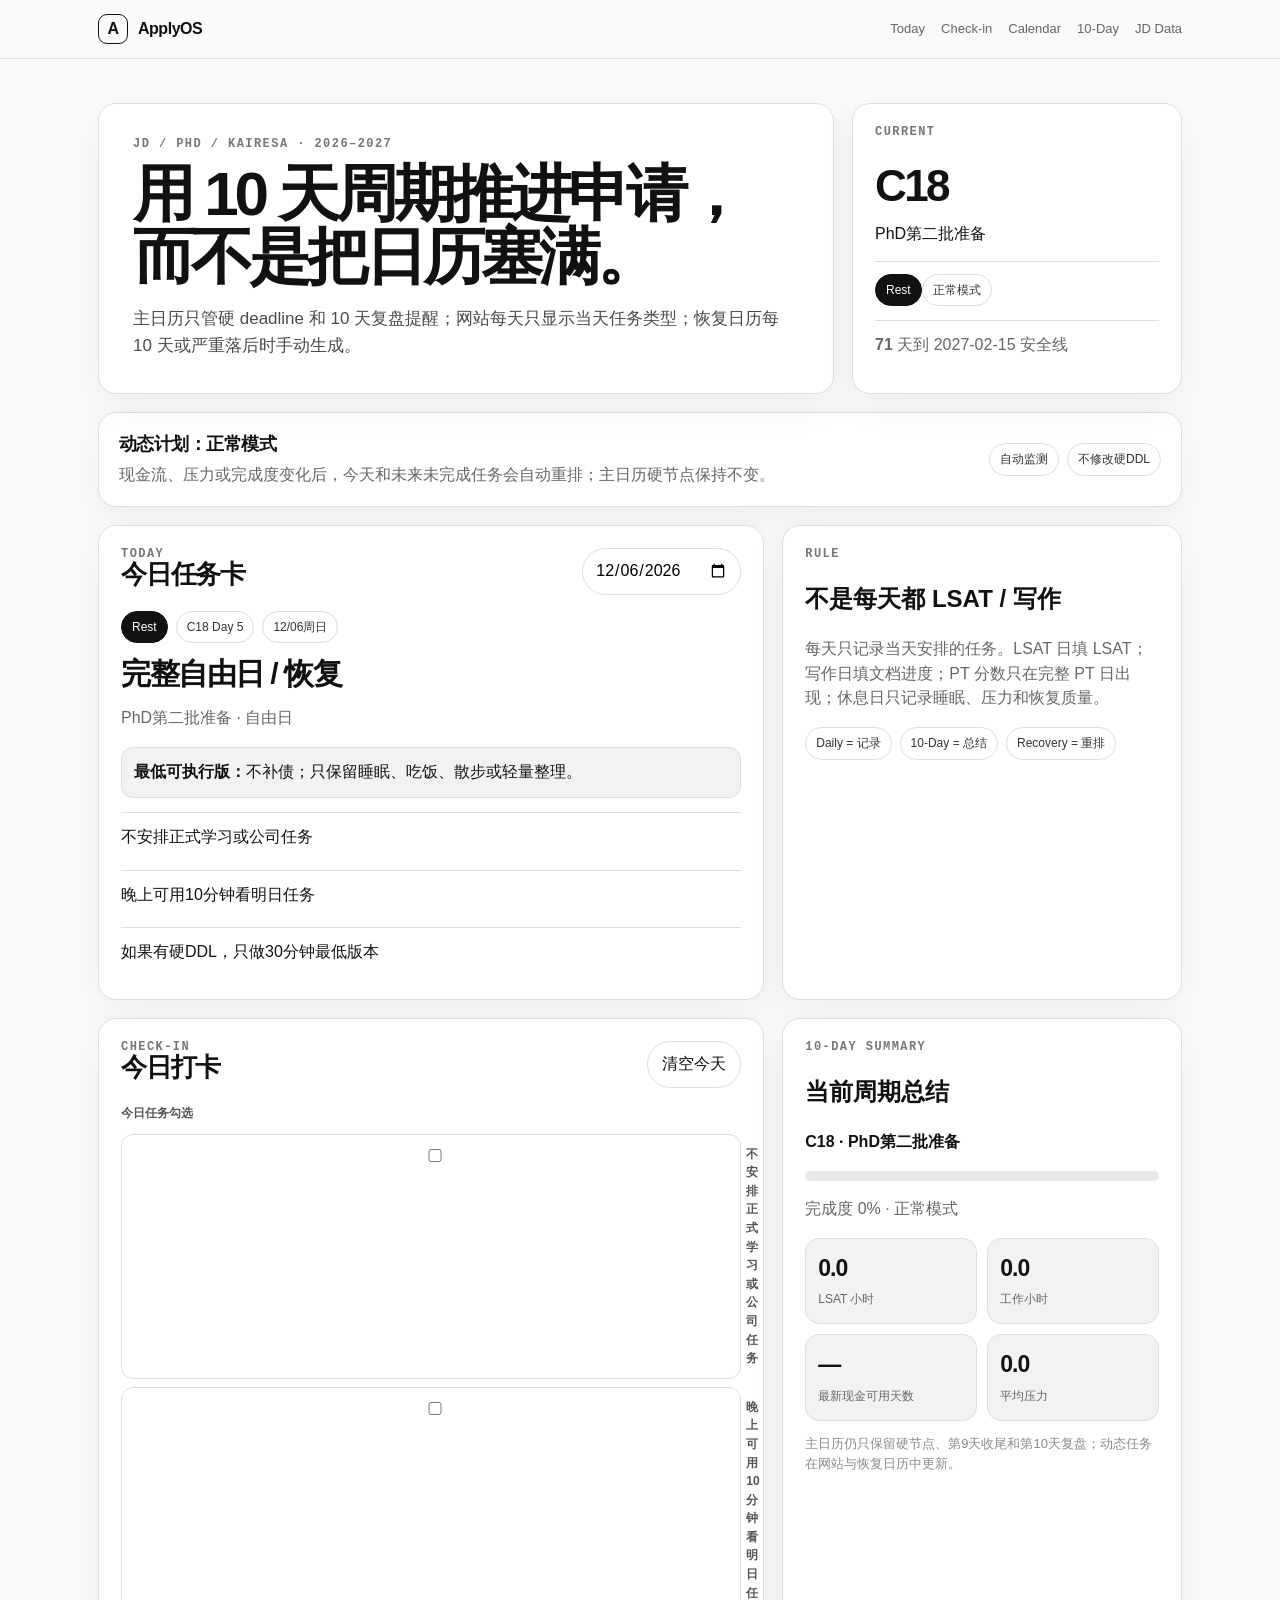
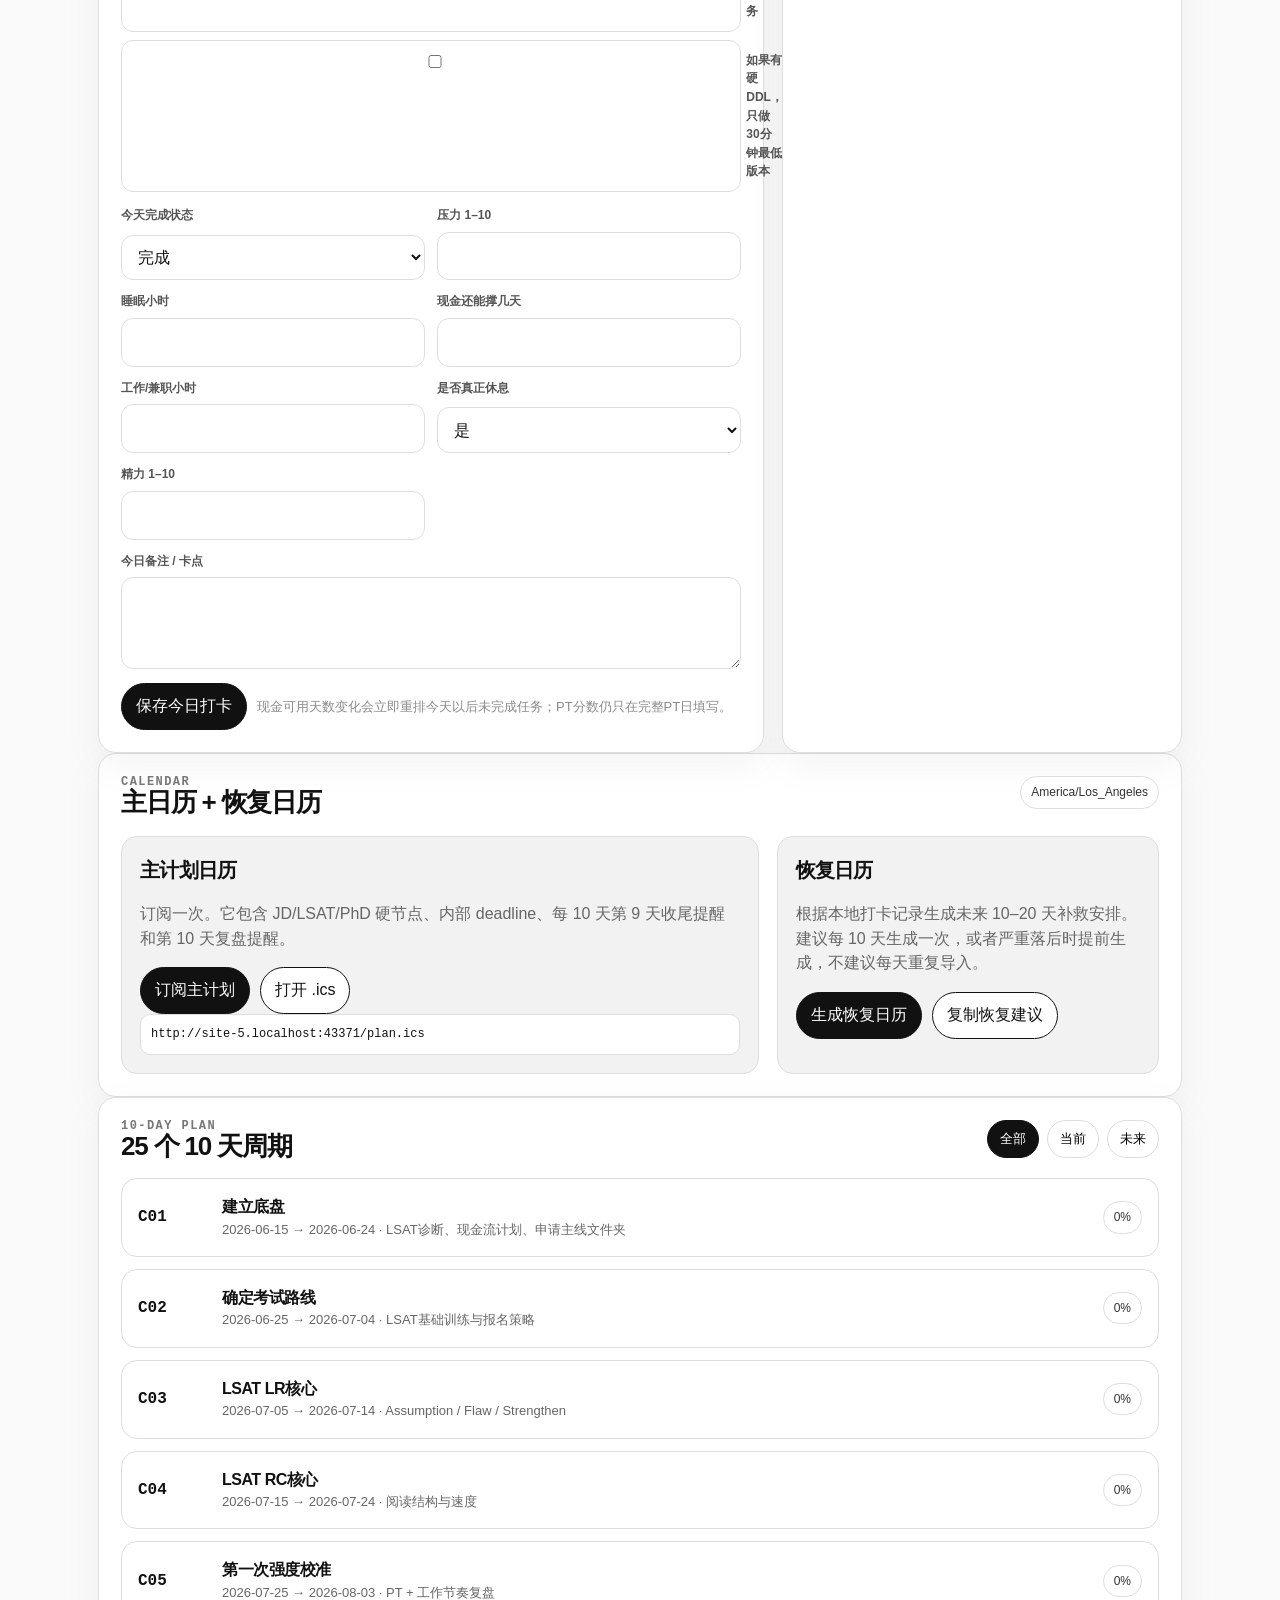
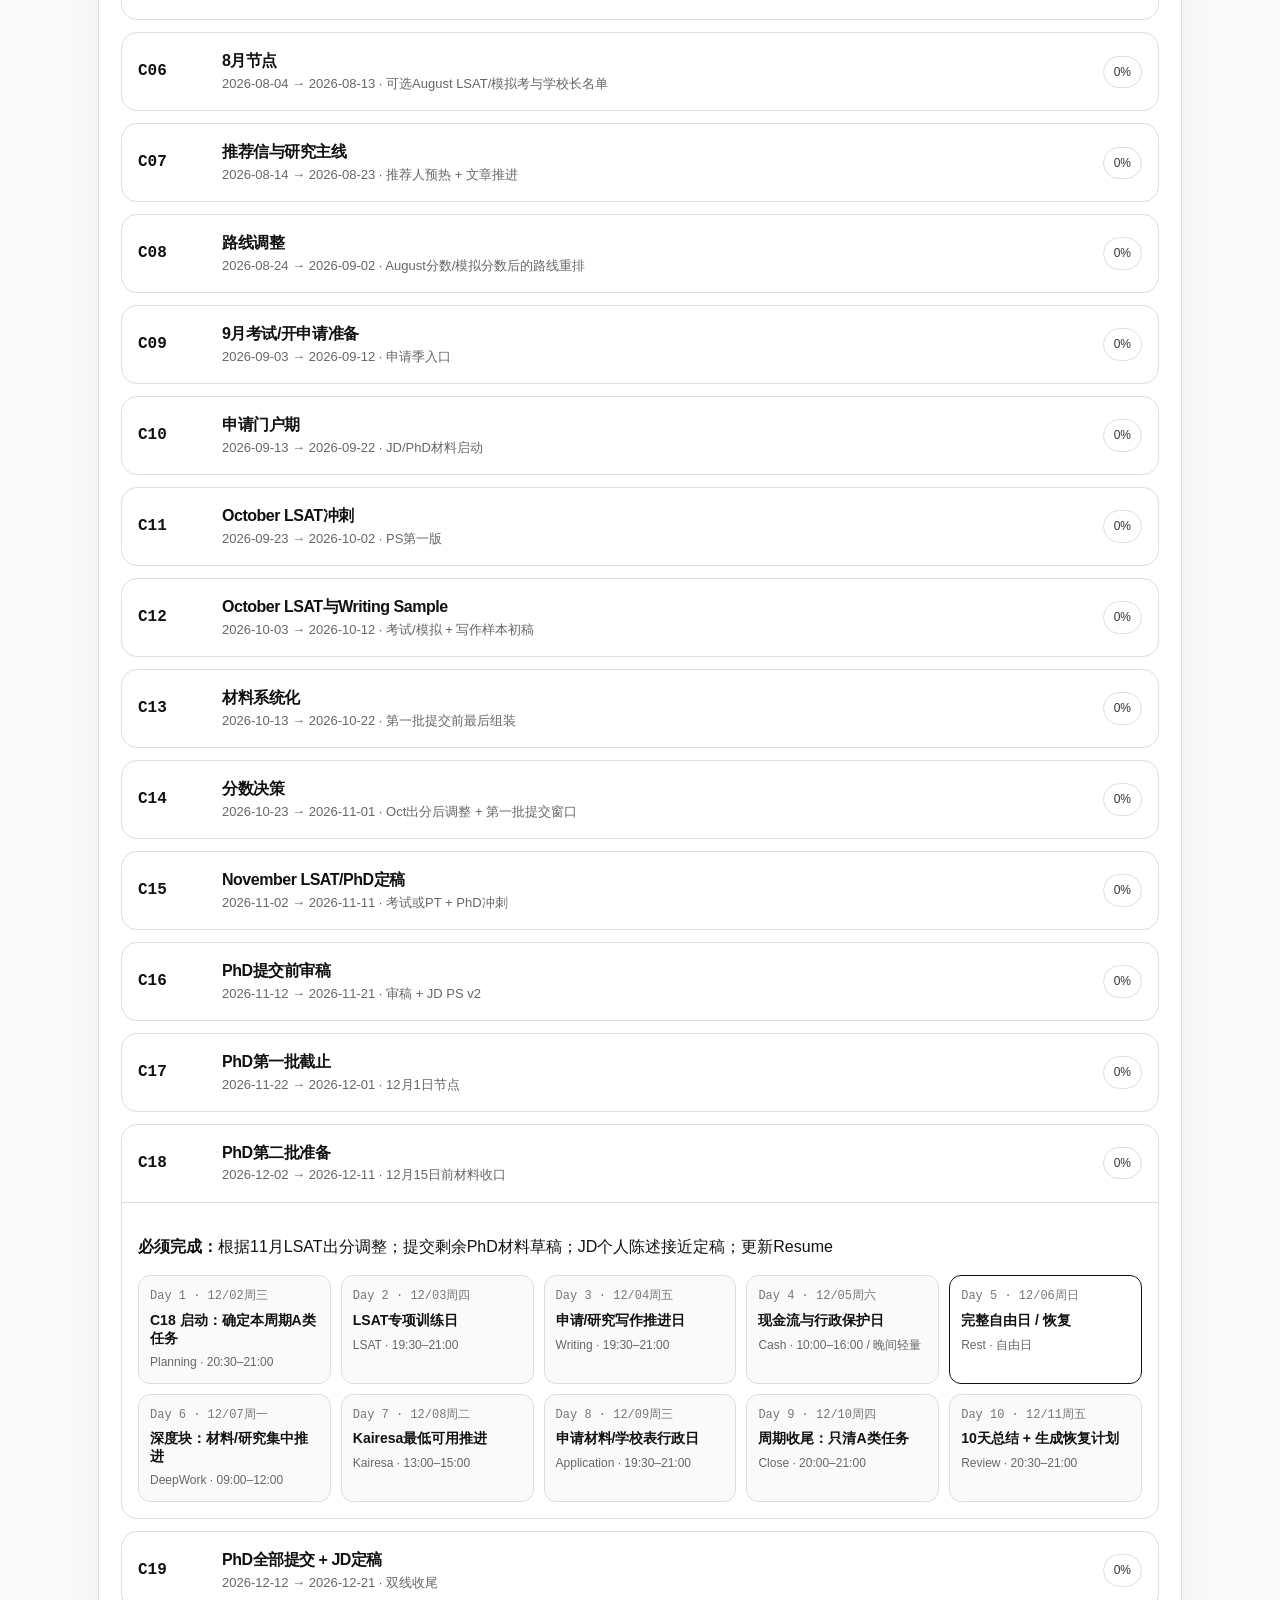
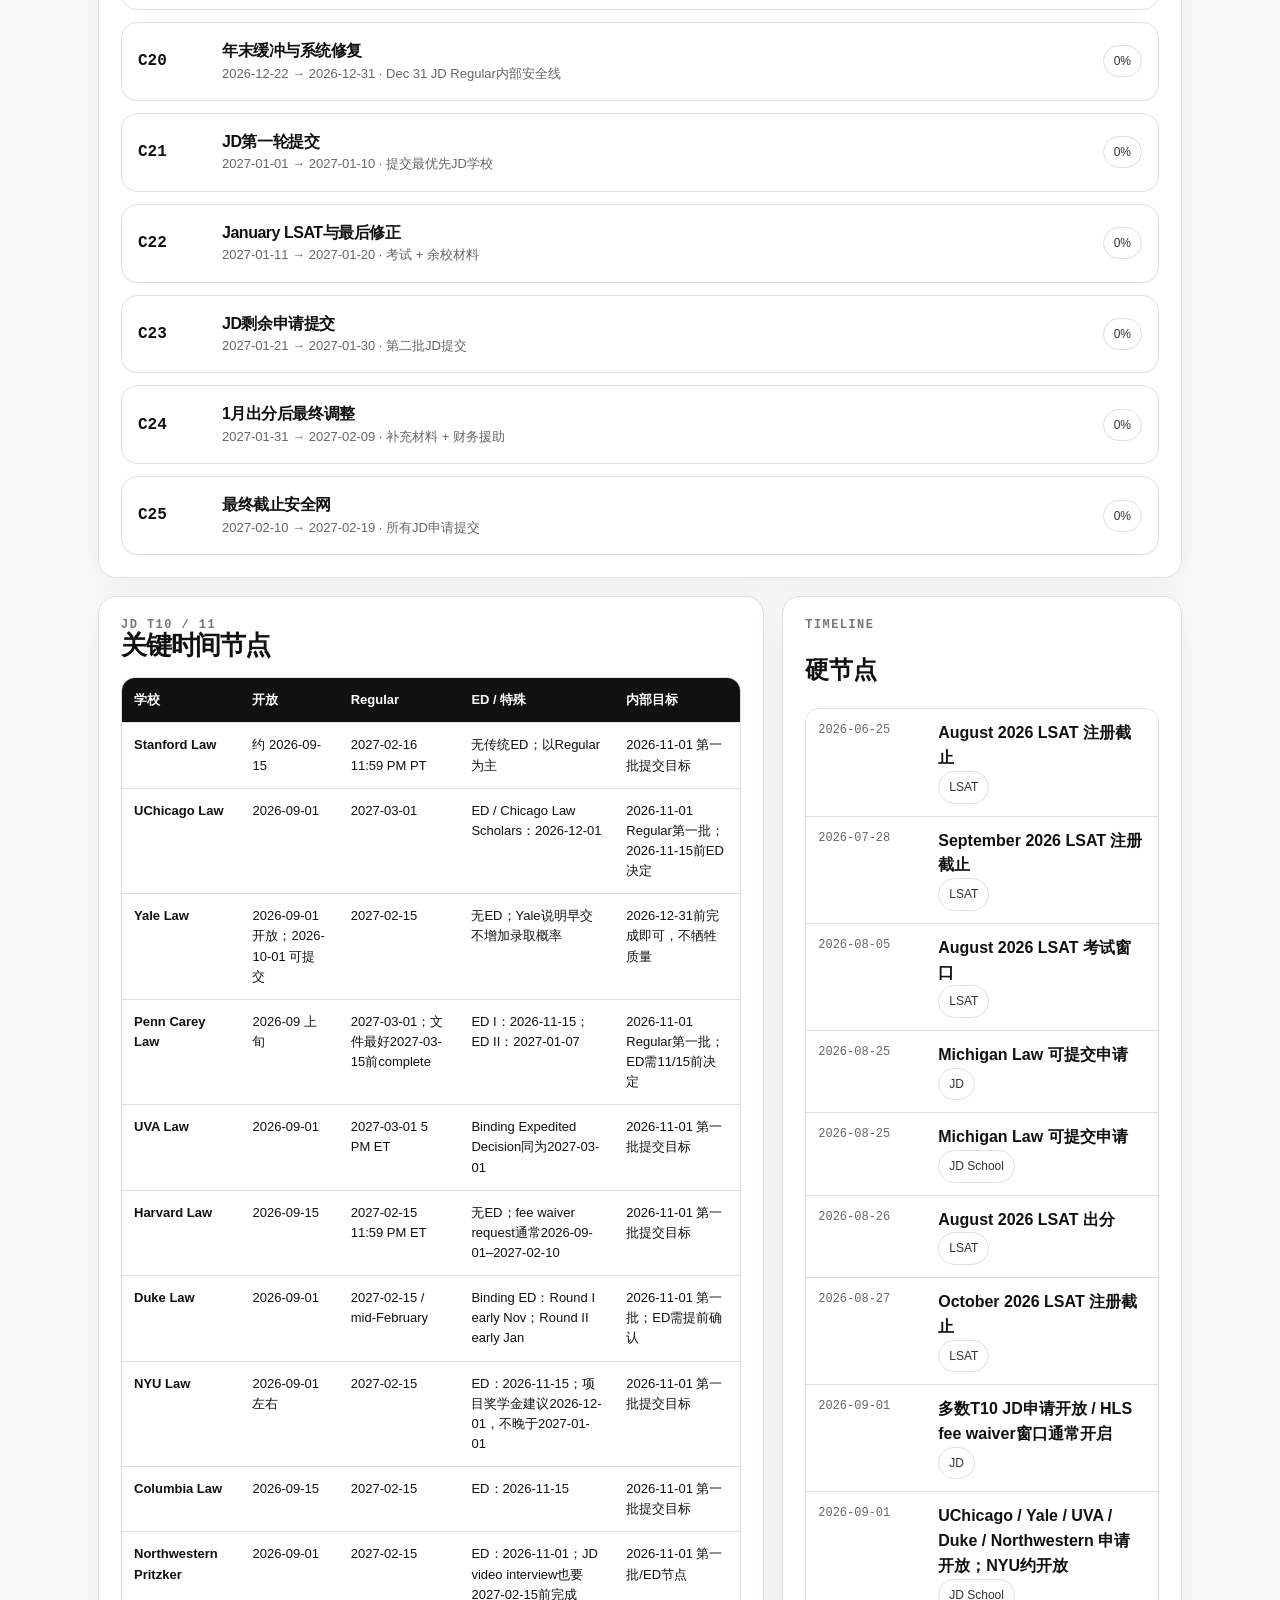
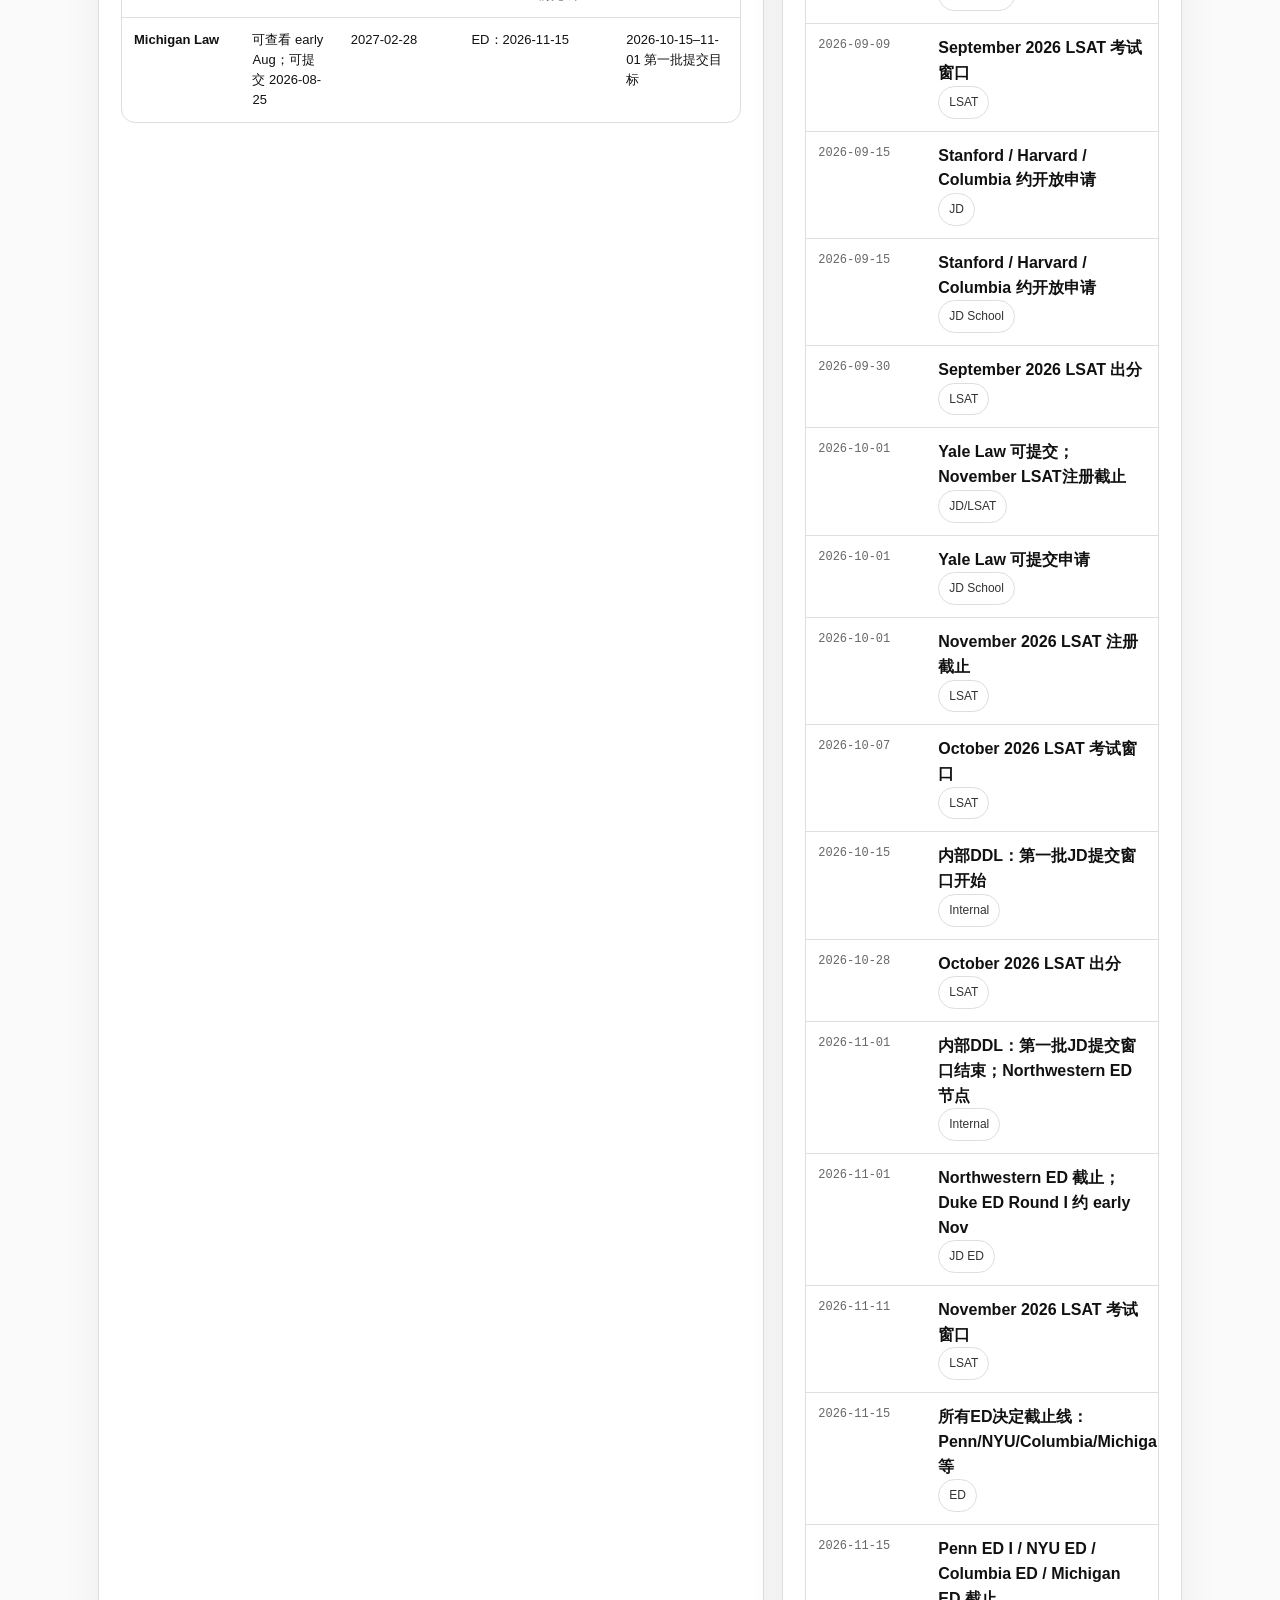
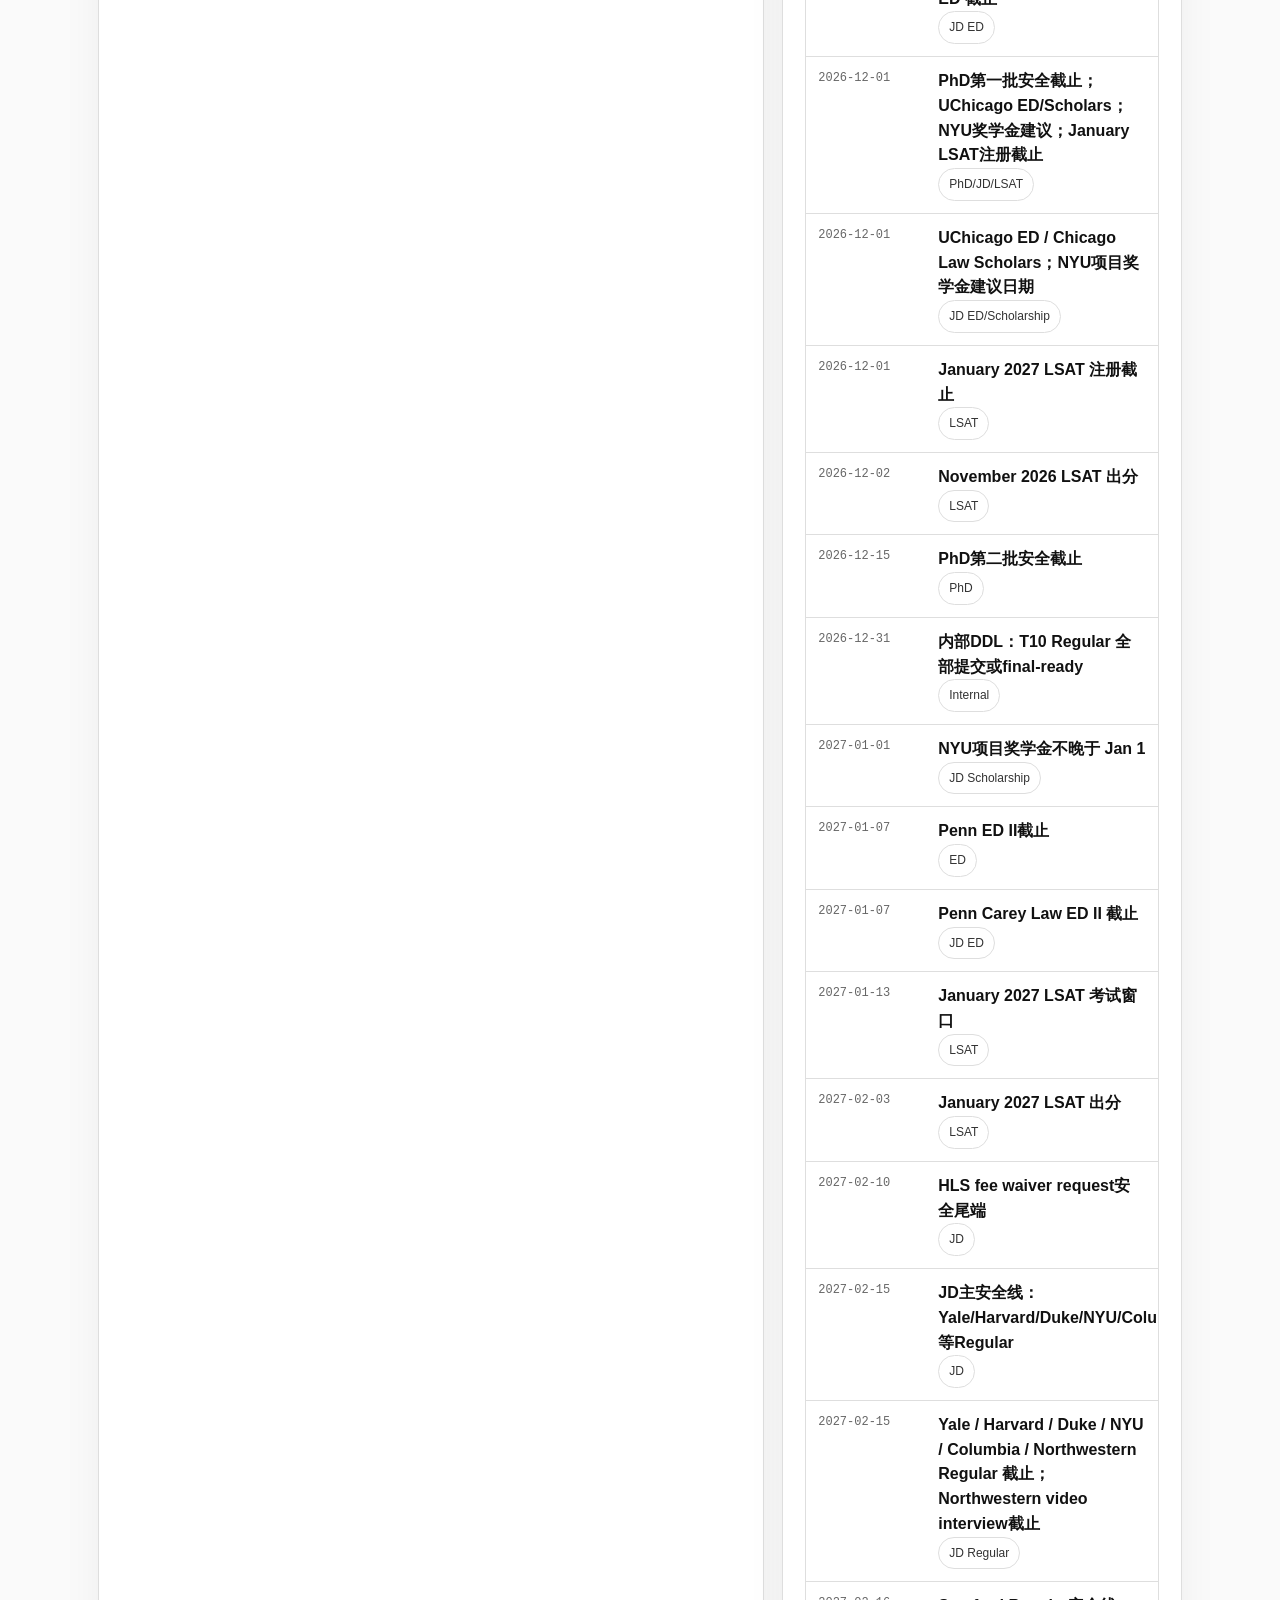
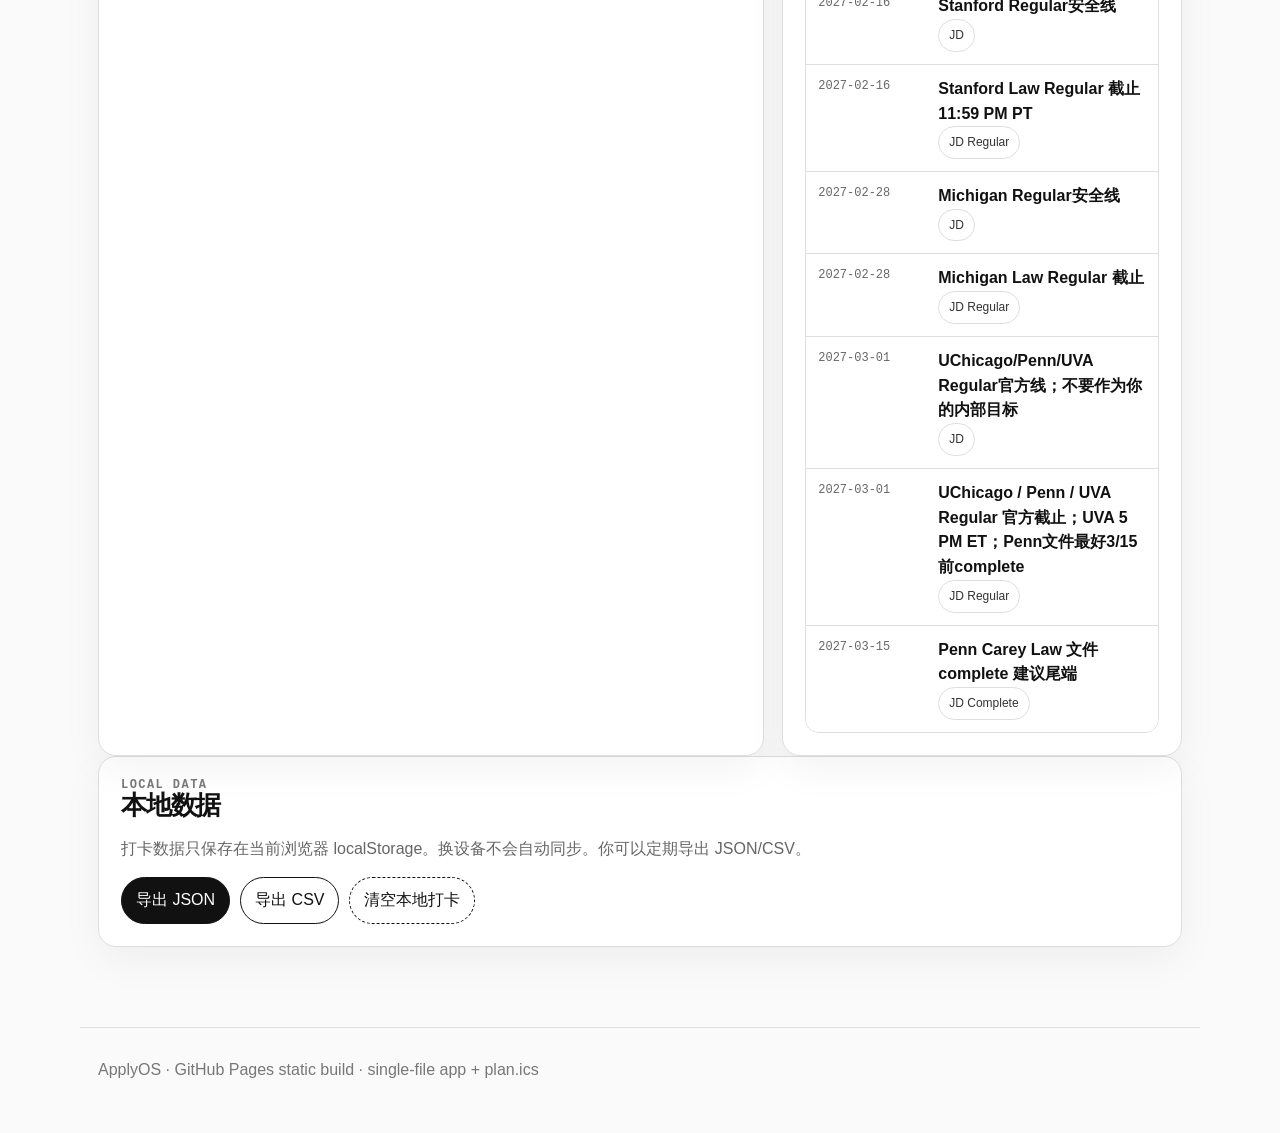
==== commit 71bcb281: "Add files via upload" ====
--- a/index.html
+++ b/index.html
@@ -1,406 +1,349 @@
 <!doctype html>
-<html lang="zh-CN" data-theme="light">
+<html lang="zh-CN">
 <head>
-  <meta charset="utf-8" />
-  <meta name="viewport" content="width=device-width, initial-scale=1, viewport-fit=cover" />
-  <meta name="theme-color" content="#f5f6f8" />
-  <meta name="description" content="Kairesa Learn：JD / PhD / LSAT / 现金流与10天周期执行系统。" />
-  <title>Kairesa Learn</title>
+  <meta charset="utf-8">
+  <meta name="viewport" content="width=device-width, initial-scale=1">
+  <title>ApplyOS · JD / PhD / Kairesa</title>
+  <meta name="description" content="JD/PhD申请10天周期计划、按当天任务类型打卡、主计划日历订阅和恢复日历生成。">
   <style>
-    :root{
-      --bg:#f3f4f6;--surface:#ffffff;--surface-2:#f7f8fa;--surface-3:#eef0f3;--text:#101216;--muted:#6d737d;--line:#dfe2e7;--line-strong:#c9ced6;
-      --sidebar:#fbfbfc;--shadow:0 12px 34px rgba(17,24,39,.06);--shadow-soft:0 4px 14px rgba(17,24,39,.05);--black:#0d1117;--white:#fff;
-      --blue:#356fe6;--violet:#7b61d1;--cyan:#2b95b7;--green:#39a86b;--orange:#d9962f;--rose:#d94d70;--danger:#c63d46;
-      --grad:linear-gradient(135deg,#0e1116 0%,#3c424b 52%,#8f98a5 100%);--soft-grad:linear-gradient(135deg,rgba(13,17,23,.06),rgba(132,142,155,.03));
-      --radius:16px;--radius-sm:11px;--header-h:62px;--sidebar-w:236px;
-    }
-    html[data-theme="dark"]{
-      --bg:#0b0e12;--surface:#12161b;--surface-2:#171c22;--surface-3:#1f252d;--text:#f3f5f7;--muted:#9ca4af;--line:#2a313a;--line-strong:#3a434e;
-      --sidebar:#0e1217;--shadow:0 16px 45px rgba(0,0,0,.28);--shadow-soft:0 5px 18px rgba(0,0,0,.22);--black:#f7f8fa;--white:#0b0e12;
-      --grad:linear-gradient(135deg,#f7f8fa 0%,#a9b1bc 50%,#4a535f 100%);--soft-grad:linear-gradient(135deg,rgba(255,255,255,.06),rgba(255,255,255,.01));
-    }
-    *{box-sizing:border-box}
-    html{scroll-behavior:smooth}
-    body{margin:0;background:var(--bg);color:var(--text);font-family:Inter,-apple-system,BlinkMacSystemFont,"Segoe UI","PingFang SC","Hiragino Sans GB","Microsoft YaHei",sans-serif;font-size:14px;line-height:1.55;-webkit-font-smoothing:antialiased;overflow-x:hidden}
-    button,input,select,textarea{font:inherit;color:inherit}
-    button,a{touch-action:manipulation}
-    a{color:inherit;text-decoration:none}
-    button{border:0;background:none;cursor:pointer}
-    .icon{width:18px;height:18px;display:inline-block;vertical-align:-3px;stroke:currentColor;fill:none;stroke-width:1.8;stroke-linecap:round;stroke-linejoin:round;flex:0 0 auto}
-    .app{min-height:100vh}
-    .topbar{height:var(--header-h);position:fixed;inset:0 0 auto 0;z-index:50;background:color-mix(in srgb,var(--surface) 88%,transparent);backdrop-filter:blur(18px);border-bottom:1px solid var(--line);display:flex;align-items:center;justify-content:space-between;padding:0 20px env(safe-area-inset-right) 0 calc(18px + env(safe-area-inset-left))}
-    .brand{display:flex;align-items:center;gap:10px;font-weight:800;font-size:17px;letter-spacing:-.02em}
-    .brandMark{width:28px;height:28px;border:1.5px solid var(--text);border-radius:7px;display:grid;place-items:center;font-weight:900;background:var(--surface);box-shadow:inset 0 0 0 2px color-mix(in srgb,var(--text) 7%,transparent)}
-    .topActions{display:flex;align-items:center;gap:8px}
-    .topBtn,.iconBtn,.softBtn,.primaryBtn,.dangerBtn{min-height:38px;border:1px solid var(--line);border-radius:10px;background:var(--surface);display:inline-flex;align-items:center;justify-content:center;gap:8px;padding:8px 12px;font-weight:650;box-shadow:var(--shadow-soft);transition:.18s ease}
-    .topBtn:hover,.softBtn:hover,.iconBtn:hover{transform:translateY(-1px);border-color:var(--line-strong)}
-    .iconBtn{width:40px;padding:0}
-    .primaryBtn{background:linear-gradient(135deg,#0d1117,#3a414b);color:#fff;border-color:#0d1117;padding-inline:16px}
-    html[data-theme="dark"] .primaryBtn{background:linear-gradient(135deg,#f4f5f7,#9aa3ae);color:#0d1117;border-color:#bfc6ce}
-    .dangerBtn{color:var(--danger);border-color:color-mix(in srgb,var(--danger) 30%,var(--line));background:color-mix(in srgb,var(--danger) 7%,var(--surface))}
-    .sidebar{position:fixed;top:var(--header-h);bottom:0;left:0;width:var(--sidebar-w);background:var(--sidebar);border-right:1px solid var(--line);padding:18px 14px calc(20px + env(safe-area-inset-bottom));z-index:40;display:flex;flex-direction:column;overflow:auto}
-    .nav{display:grid;gap:4px}
-    .navBtn{width:100%;display:flex;align-items:center;gap:12px;padding:11px 12px;border-radius:10px;color:var(--text);text-align:left;font-weight:600}
-    .navBtn:hover{background:var(--surface-3)}
-    .navBtn.active{background:linear-gradient(135deg,color-mix(in srgb,var(--text) 9%,var(--surface)),color-mix(in srgb,var(--text) 3%,var(--surface)));box-shadow:inset 0 0 0 1px var(--line)}
-    .sidebarFoot{margin-top:auto;display:grid;gap:12px}
-    .miniCard{border:1px solid var(--line);border-radius:14px;background:var(--surface);padding:14px;box-shadow:var(--shadow-soft)}
-    .miniCard p{margin:0;color:var(--muted);font-size:12px}.miniCard .big{font-size:26px;font-weight:800;margin:5px 0}.tiny{font-size:11px;color:var(--muted)}
-    .progressTrack{height:5px;border-radius:999px;background:var(--surface-3);overflow:hidden}.progressTrack>span{display:block;height:100%;background:var(--grad);border-radius:inherit;transition:width .3s ease}
-    .main{margin-left:var(--sidebar-w);padding:calc(var(--header-h) + 26px) 26px 38px;min-height:100vh}
-    .view{display:none;max-width:1380px;margin:0 auto}.view.active{display:block}
-    .pageHead{display:flex;align-items:flex-start;justify-content:space-between;gap:20px;margin-bottom:20px}.pageHead h1{font-size:30px;line-height:1.2;margin:0 0 5px;letter-spacing:-.035em}.pageHead p{margin:0;color:var(--muted)}
-    .datePick{height:42px;border:1px solid var(--line);background:var(--surface);border-radius:11px;padding:0 12px;box-shadow:var(--shadow-soft)}
-    .kpiGrid{display:grid;grid-template-columns:repeat(6,minmax(0,1fr));gap:12px;margin-bottom:18px}
-    .kpi{background:var(--surface);border:1px solid var(--line);border-radius:14px;padding:15px;min-height:122px;box-shadow:var(--shadow-soft);position:relative;overflow:hidden}
-    .kpi:after{content:"";position:absolute;right:-30px;bottom:-40px;width:100px;height:100px;border-radius:50%;background:radial-gradient(circle,color-mix(in srgb,var(--accent,var(--text)) 9%,transparent),transparent 68%)}
-    .kpiHead{display:flex;align-items:center;gap:8px;color:var(--muted);font-size:12px;font-weight:650}.metricIcon{color:var(--accent,var(--text))}.metricIcon .icon{width:19px;height:19px}
-    .kpiValue{font-size:26px;font-weight:820;line-height:1.1;margin:12px 0 5px;letter-spacing:-.03em}.kpiSub{font-size:12px;color:var(--muted)}
-    .grid{display:grid;gap:16px}.mainGrid{grid-template-columns:minmax(0,1.9fr) minmax(290px,.9fr)}.two{grid-template-columns:repeat(2,minmax(0,1fr))}.three{grid-template-columns:repeat(3,minmax(0,1fr))}
-    .panel{background:var(--surface);border:1px solid var(--line);border-radius:var(--radius);box-shadow:var(--shadow);overflow:hidden}.panelPad{padding:18px}.panelFooter{padding:12px 18px;border-top:1px solid var(--line);display:flex;align-items:center;justify-content:space-between;gap:10px;background:var(--surface-2)}
-    .sectionTitle{display:flex;align-items:flex-start;justify-content:space-between;gap:12px;margin-bottom:14px}.sectionTitle h2,.sectionTitle h3{margin:0;font-size:18px;letter-spacing:-.02em}.sectionTitle p{margin:3px 0 0;color:var(--muted);font-size:12px}
-    .badge{display:inline-flex;align-items:center;gap:7px;border-radius:8px;padding:5px 9px;background:linear-gradient(135deg,#111827,#4b5563);color:white;font-size:11px;font-weight:700}.badge.soft{background:var(--surface-3);color:var(--text);border:1px solid var(--line)}
-    .planList{border-top:1px solid var(--line)}.planRow{display:grid;grid-template-columns:92px 26px minmax(0,1fr) 48px;align-items:center;gap:8px;padding:11px 0;border-bottom:1px solid var(--line);cursor:pointer}.planRow:last-child{border-bottom:0}.planRow .time{font-variant-numeric:tabular-nums;color:var(--muted);font-size:12px}.taskCheck{appearance:none;width:19px;height:19px;border:1.5px solid var(--line-strong);border-radius:6px;background:var(--surface);position:relative}.taskCheck:checked{background:var(--text);border-color:var(--text)}.taskCheck:checked:after{content:"✓";position:absolute;color:var(--surface);font-size:12px;inset:0;display:grid;place-items:center;font-weight:900}.taskText{min-width:0}.taskText.done{text-decoration:line-through;color:var(--muted)}.taskDur{text-align:right;color:var(--muted);font-size:12px}
-    .calendarList{display:grid}.calendarItem{display:grid;grid-template-columns:66px minmax(0,1fr);gap:12px;padding:12px 0;border-bottom:1px solid var(--line)}.calendarItem:last-child{border-bottom:0}.calendarDate{font-weight:750;font-size:12px}.calendarLabel{font-weight:700}.calendarMeta{font-size:11px;color:var(--muted);margin-top:2px}
-    .progressRows{display:grid;gap:13px}.progressRow{display:grid;grid-template-columns:145px minmax(0,1fr) 42px;align-items:center;gap:12px}.progressLabel{display:flex;align-items:center;gap:8px;font-weight:620}.progressBar{height:5px;border-radius:999px;background:var(--surface-3);overflow:hidden}.progressBar span{display:block;height:100%;border-radius:inherit;background:var(--accent,var(--grad));transition:width .35s}.progressPct{text-align:right;color:var(--muted);font-size:12px}
-    .logs{display:grid}.logItem{padding:11px 0;border-bottom:1px solid var(--line);display:grid;grid-template-columns:minmax(0,1fr) auto;gap:10px}.logItem:last-child{border-bottom:0}.logMain strong{display:block}.logMain span{color:var(--muted);font-size:12px}.statusDot{display:inline-flex;align-items:center;gap:6px;font-size:11px;color:var(--muted)}.statusDot:after{content:"";width:7px;height:7px;border-radius:50%;background:var(--dot,var(--green))}
-    .cyclePanel{margin-top:16px}.days{display:grid;grid-template-columns:repeat(10,minmax(78px,1fr));gap:5px}.dayCard{border:1px solid var(--line);border-radius:10px;padding:10px 8px;text-align:center;background:var(--surface-2);cursor:pointer;min-height:96px;transition:.15s}.dayCard:hover{transform:translateY(-1px)}.dayCard.active{border-color:var(--text);box-shadow:inset 0 0 0 1px var(--text);background:linear-gradient(135deg,color-mix(in srgb,var(--text) 7%,var(--surface)),var(--surface))}.dayCard.done{background:color-mix(in srgb,var(--green) 8%,var(--surface))}.dayCard .dayNum{font-weight:750;font-size:11px}.dayCard .dayDate,.dayCard .dayType{font-size:10px;color:var(--muted);margin-top:3px}.dayMark{font-size:17px;margin-top:5px}.cycleBottom{display:grid;grid-template-columns:1fr 1fr 220px;gap:18px;border-top:1px solid var(--line);margin-top:16px;padding-top:16px}.cycleBottom h3{font-size:13px;margin:0 0 9px}.list{margin:0;padding-left:18px;color:var(--muted);font-size:12px}.list li{margin:5px 0}.goalList{display:grid;gap:8px}.goalItem{display:grid;grid-template-columns:minmax(0,1fr) auto;gap:8px;font-size:12px}.goalItem span:last-child{color:var(--muted)}.sideActions{display:grid;align-content:start;gap:9px}
-    .formGrid{display:grid;grid-template-columns:repeat(3,minmax(0,1fr));gap:12px}.field{display:grid;gap:6px}.field.full{grid-column:1/-1}.field label{font-size:12px;color:var(--muted);font-weight:650}.field input,.field select,.field textarea{width:100%;border:1px solid var(--line);background:var(--surface-2);border-radius:10px;padding:10px 11px;outline:none;min-height:42px}.field textarea{min-height:88px;resize:vertical}.field input:focus,.field select:focus,.field textarea:focus{border-color:var(--text);box-shadow:0 0 0 3px color-mix(in srgb,var(--text) 8%,transparent)}
-    .formActions{display:flex;gap:10px;align-items:center;flex-wrap:wrap;margin-top:14px}.hint{font-size:11px;color:var(--muted)}
-    .tabs{display:flex;gap:6px;overflow:auto;padding-bottom:2px;margin-bottom:14px}.tab{white-space:nowrap;border:1px solid var(--line);background:var(--surface);padding:8px 12px;border-radius:9px;font-weight:650;font-size:12px}.tab.active{background:var(--text);color:var(--surface);border-color:var(--text)}
-    .tableWrap{overflow:auto;border:1px solid var(--line);border-radius:12px}.dataTable{width:100%;border-collapse:collapse;min-width:840px}.dataTable th,.dataTable td{padding:12px;border-bottom:1px solid var(--line);text-align:left;vertical-align:top}.dataTable th{position:sticky;top:0;background:var(--surface-2);z-index:1;font-size:11px;color:var(--muted);text-transform:uppercase;letter-spacing:.05em}.dataTable td{font-size:12px}.dataTable tr:last-child td{border-bottom:0}.dataTable select{border:1px solid var(--line);background:var(--surface-2);border-radius:8px;padding:7px}
-    .timeline{display:grid}.timelineItem{display:grid;grid-template-columns:92px 12px minmax(0,1fr);gap:12px;position:relative;padding-bottom:18px}.timelineItem:before{content:"";position:absolute;left:97px;top:12px;bottom:-2px;width:1px;background:var(--line)}.timelineItem:last-child:before{display:none}.timelineDot{width:9px;height:9px;border-radius:50%;background:var(--text);margin-top:5px;z-index:1}.timelineText strong{display:block}.timelineText span{font-size:11px;color:var(--muted)}
-    .statHero{display:flex;align-items:flex-end;justify-content:space-between;gap:15px;padding:18px;border:1px solid var(--line);border-radius:14px;background:var(--soft-grad)}.statHero .big{font-size:38px;font-weight:850;line-height:1}.statHero p{margin:5px 0 0;color:var(--muted)}
-    .cashEditor{display:grid;grid-template-columns:repeat(4,minmax(0,1fr));gap:12px}.runwayCard{padding:18px;border-radius:14px;background:linear-gradient(135deg,#0c1016,#3e4651);color:white;min-height:164px;display:flex;flex-direction:column;justify-content:space-between}.runwayCard .big{font-size:36px;font-weight:850}.runwayCard p{margin:0;color:#cbd1d8}.runwayMeta{display:flex;justify-content:space-between;font-size:11px;color:#cbd1d8}
-    .scoreChart{width:100%;height:220px;border:1px solid var(--line);border-radius:12px;background:var(--surface-2);overflow:hidden}.scoreChart svg{width:100%;height:100%}.scoreAxis{stroke:var(--line);stroke-width:1}.scoreLine{fill:none;stroke:var(--blue);stroke-width:3}.scorePoint{fill:var(--surface);stroke:var(--blue);stroke-width:3}.scoreText{fill:var(--muted);font-size:10px}
-    .modal{position:fixed;inset:0;z-index:100;display:none;align-items:center;justify-content:center;padding:18px;background:rgba(0,0,0,.52);backdrop-filter:blur(8px)}.modal.open{display:flex}.modalCard{width:min(760px,100%);max-height:min(88vh,860px);overflow:auto;background:var(--surface);border:1px solid var(--line);border-radius:18px;box-shadow:0 30px 80px rgba(0,0,0,.3)}.modalHead{position:sticky;top:0;z-index:2;background:var(--surface);display:flex;justify-content:space-between;align-items:center;padding:16px 18px;border-bottom:1px solid var(--line)}.modalHead h2{margin:0;font-size:18px}.modalBody{padding:18px}.closeBtn{width:38px;height:38px;border:1px solid var(--line);border-radius:10px;background:var(--surface-2);font-size:21px}
-    .toast{position:fixed;z-index:200;left:50%;bottom:calc(22px + env(safe-area-inset-bottom));transform:translateX(-50%);background:var(--text);color:var(--surface);padding:10px 15px;border-radius:999px;box-shadow:var(--shadow);font-weight:700;font-size:12px;animation:toastIn .2s ease}@keyframes toastIn{from{opacity:0;transform:translate(-50%,8px)}to{opacity:1;transform:translate(-50%,0)}}
-    .empty{padding:28px;text-align:center;color:var(--muted);border:1px dashed var(--line);border-radius:12px}.search{min-width:220px;border:1px solid var(--line);background:var(--surface);border-radius:10px;padding:10px 12px}.notice{padding:12px 14px;border-radius:11px;border:1px solid var(--line);background:var(--surface-2);color:var(--muted);font-size:12px}.notice strong{color:var(--text)}
-    .mobileNav,.menuBtn{display:none}
-    @media(max-width:1180px){.kpiGrid{grid-template-columns:repeat(3,1fr)}.mainGrid{grid-template-columns:minmax(0,1.6fr) minmax(280px,1fr)}.days{grid-template-columns:repeat(5,1fr)}.cycleBottom{grid-template-columns:1fr 1fr}.sideActions{grid-column:1/-1;grid-template-columns:repeat(3,1fr)}.cashEditor{grid-template-columns:repeat(2,1fr)}}
-    @media(max-width:900px){
-      :root{--header-h:58px}.topbar{padding:0 12px}.topBtn span{display:none}.menuBtn{display:inline-flex}.sidebar{transform:translateX(-102%);transition:.22s ease;box-shadow:25px 0 55px rgba(0,0,0,.15);top:var(--header-h);width:min(82vw,290px)}.sidebar.open{transform:translateX(0)}.main{margin-left:0;padding:calc(var(--header-h) + 18px) 14px calc(88px + env(safe-area-inset-bottom))}.pageHead{align-items:center}.pageHead h1{font-size:25px}.kpiGrid{grid-template-columns:repeat(3,minmax(155px,1fr));overflow:auto;padding-bottom:4px;scroll-snap-type:x proximity}.kpi{scroll-snap-align:start}.mainGrid,.two,.three{grid-template-columns:1fr}.days{display:flex;overflow:auto;scroll-snap-type:x mandatory}.dayCard{min-width:98px;scroll-snap-align:start}.formGrid{grid-template-columns:repeat(2,1fr)}.mobileNav{position:fixed;z-index:45;display:grid;grid-template-columns:repeat(5,1fr);left:10px;right:10px;bottom:calc(8px + env(safe-area-inset-bottom));background:color-mix(in srgb,var(--surface) 90%,transparent);backdrop-filter:blur(18px);border:1px solid var(--line);border-radius:16px;box-shadow:0 12px 34px rgba(0,0,0,.16);padding:6px}.mobileNav button{display:grid;place-items:center;gap:2px;min-height:52px;border-radius:11px;color:var(--muted);font-size:10px}.mobileNav button.active{background:var(--surface-3);color:var(--text)}.mobileNav .icon{width:20px;height:20px}.cycleBottom{grid-template-columns:1fr}.sideActions{grid-template-columns:1fr}.cashEditor{grid-template-columns:1fr 1fr}.panelPad{padding:15px}.calendarItem{grid-template-columns:58px 1fr}}
-    @media(max-width:580px){.brand span:last-child{font-size:15px}.pageHead{align-items:flex-start}.pageHead .datePick{max-width:145px}.kpiGrid{grid-template-columns:repeat(6,155px)}.kpi{min-height:112px;padding:13px}.planRow{grid-template-columns:70px 24px minmax(0,1fr) 34px;gap:6px}.formGrid{grid-template-columns:1fr}.progressRow{grid-template-columns:112px minmax(0,1fr) 38px}.cycleBottom{gap:14px}.cashEditor{grid-template-columns:1fr}.topActions .topBtn:nth-child(2){display:none}.modal{padding:8px}.modalCard{max-height:94vh;border-radius:16px}.tableWrap{margin-inline:-15px;border-left:0;border-right:0;border-radius:0}.sectionTitle{align-items:center}.sectionTitle h2{font-size:17px}}
-    @media(prefers-reduced-motion:reduce){*{scroll-behavior:auto!important;transition:none!important;animation:none!important}}
-  </style>
+:root{
+  --bg:#fafafa;--paper:#ffffff;--ink:#111111;--muted:#666666;--faint:#8b8b8b;--line:#dedede;--soft:#f2f2f2;--soft2:#e9e9e9;--black:#000000;
+  --radius:18px;--radius-sm:12px;--shadow:0 12px 40px rgba(0,0,0,.05);
+  --sans:-apple-system,BlinkMacSystemFont,"SF Pro Text","Segoe UI","PingFang SC","Hiragino Sans GB","Microsoft YaHei",Arial,sans-serif;
+  --mono:ui-monospace,SFMono-Regular,Menlo,Monaco,Consolas,"Liberation Mono",monospace;
+}
+*{box-sizing:border-box}html{scroll-behavior:smooth}body{margin:0;background:var(--bg);color:var(--ink);font-family:var(--sans);line-height:1.55;-webkit-font-smoothing:antialiased}a{color:inherit;text-decoration:none}button,input,select,textarea{font:inherit}button{cursor:pointer}.skip{position:absolute;left:-999px;top:auto}.skip:focus{left:12px;top:12px;background:#fff;border:1px solid #000;padding:8px;z-index:1000}.top{position:sticky;top:0;z-index:30;background:rgba(250,250,250,.92);backdrop-filter:blur(18px);border-bottom:1px solid var(--line)}.topInner{max-width:1120px;margin:0 auto;padding:14px 18px;display:flex;align-items:center;justify-content:space-between;gap:16px}.brand{display:flex;align-items:center;gap:10px;font-weight:750;letter-spacing:-.03em}.logo{width:30px;height:30px;border:1.5px solid #111;border-radius:9px;display:grid;place-items:center;font-weight:900}.nav{display:flex;gap:16px;font-size:13px;color:var(--muted)}.nav a:hover{color:#000}.container{max-width:1120px;margin:0 auto;padding:26px 18px 80px}.hero{display:grid;grid-template-columns:minmax(0,1fr) 330px;gap:18px;align-items:stretch;margin:18px 0}.heroMain,.card,.panel{background:var(--paper);border:1px solid var(--line);border-radius:var(--radius);box-shadow:var(--shadow)}.heroMain{padding:34px}.kicker{font:700 12px/1 var(--mono);letter-spacing:.12em;text-transform:uppercase;color:#777;margin:0 0 12px}.hero h1{font-size:clamp(34px,5vw,62px);line-height:1.02;letter-spacing:-.065em;margin:0;max-width:780px}.lead{font-size:17px;color:#4b4b4b;max-width:760px;margin:18px 0 0}.heroAside{padding:22px;display:grid;gap:14px;align-content:start}.statusBig{font-size:44px;line-height:1;font-weight:850;letter-spacing:-.06em}.statusLine{border-top:1px solid var(--line);padding-top:12px;color:var(--muted)}.grid{display:grid;gap:18px;margin-top:18px}.grid.two{grid-template-columns:minmax(0,1.25fr) minmax(290px,.75fr)}.grid.three{grid-template-columns:repeat(3,minmax(0,1fr))}.panel{padding:22px;min-width:0}.sectionHead{display:flex;justify-content:space-between;gap:14px;align-items:flex-start;margin-bottom:16px}.sectionHead h2{font-size:26px;line-height:1.15;letter-spacing:-.045em;margin:0}.sectionHead p{margin:0}.dateInput{width:auto;min-width:150px;border:1px solid var(--line);border-radius:999px;padding:9px 12px;background:#fff}.taskPills{display:flex;gap:8px;flex-wrap:wrap;margin-bottom:14px}.pill{display:inline-flex;align-items:center;gap:6px;border:1px solid var(--line);border-radius:999px;background:#fff;padding:6px 10px;font-size:12px;color:#333}.pill.dark{background:#111;color:#fff;border-color:#111}.todayTitle{font-size:30px;line-height:1.1;letter-spacing:-.05em;margin:0 0 10px}.muted{color:var(--muted)}.hint{color:var(--faint);font-size:13px}.taskList{list-style:none;margin:14px 0 0;padding:0;display:grid;gap:8px}.taskList li{padding:12px 0;border-top:1px solid var(--line)}.minimum{background:var(--soft);border:1px solid var(--line);border-radius:var(--radius-sm);padding:12px;margin:14px 0}.actions{display:flex;gap:10px;flex-wrap:wrap;align-items:center}.btn{border:1px solid #111;background:#111;color:#fff;border-radius:999px;padding:10px 14px;display:inline-flex;align-items:center;justify-content:center;min-height:40px}.btn.secondary{background:#fff;color:#111}.btn.ghost{background:transparent;color:#111;border-color:var(--line)}.btn.danger{background:#fff;color:#111;border-style:dashed}.btn:active{transform:translateY(1px)}.form{display:grid;gap:14px}.formGrid{display:grid;grid-template-columns:repeat(2,minmax(0,1fr));gap:12px}.field{display:grid;gap:7px}.field.full{grid-column:1/-1}.field label{font-size:12px;color:#555;font-weight:650}.field input,.field select,.field textarea{width:100%;border:1px solid var(--line);background:#fff;border-radius:12px;padding:11px 12px;color:#111}.field textarea{min-height:92px;resize:vertical}.taskChecks{display:grid;gap:8px;margin-top:4px}.taskCheck{display:flex;gap:9px;align-items:flex-start;border:1px solid var(--line);border-radius:12px;padding:10px;background:#fff}.taskCheck input{margin-top:4px;flex:0 0 auto}.meter{height:10px;background:var(--soft2);border-radius:999px;overflow:hidden}.meter span{display:block;height:100%;width:0;background:#111}.metricGrid{display:grid;grid-template-columns:repeat(2,minmax(0,1fr));gap:10px}.metric{border:1px solid var(--line);border-radius:14px;background:var(--soft);padding:12px}.metric strong{display:block;font-size:23px;letter-spacing:-.04em}.metric span{font-size:12px;color:#666}.calendarBox{background:var(--soft);border:1px solid var(--line);border-radius:16px;padding:18px}.calendarBox h3{margin:0 0 8px;font-size:20px;letter-spacing:-.035em}code{display:block;white-space:nowrap;overflow:auto;background:#fff;border:1px solid var(--line);border-radius:10px;padding:10px;font-family:var(--mono);font-size:12px}.cycleControls{display:flex;gap:8px;flex-wrap:wrap}.chip{border:1px solid var(--line);background:#fff;border-radius:999px;padding:8px 12px;font-size:13px}.chip.active{background:#111;color:#fff;border-color:#111}.cycleList{display:grid;gap:12px}.cycle{background:#fff;border:1px solid var(--line);border-radius:16px;overflow:hidden}.cycleHead{display:grid;grid-template-columns:72px minmax(0,1fr) auto;gap:12px;align-items:center;padding:16px;cursor:pointer}.cycleId{font-family:var(--mono);font-weight:800}.cycleTitle{font-weight:750;letter-spacing:-.03em}.cycleMeta{font-size:13px;color:#666}.cycleBody{display:none;border-top:1px solid var(--line);padding:16px}.cycle.open .cycleBody{display:block}.dayGrid{display:grid;grid-template-columns:repeat(5,minmax(0,1fr));gap:10px;margin-top:14px}.dayCard{border:1px solid var(--line);border-radius:12px;background:#fafafa;padding:11px}.dayCard.current{border-color:#111;background:#fff}.dayNum{font-family:var(--mono);font-size:12px;color:#777}.dayCard h4{font-size:14px;line-height:1.25;margin:6px 0}.dayCard p{font-size:12px;color:#666;margin:0}.tableWrap{border:1px solid var(--line);border-radius:14px;overflow:auto}table{width:100%;border-collapse:collapse;font-size:13px}th,td{padding:12px;border-bottom:1px solid var(--line);text-align:left;vertical-align:top}th{background:#111;color:#fff;white-space:nowrap;font-weight:650}tr:last-child td{border-bottom:none}.timeline{display:grid;gap:0;border:1px solid var(--line);border-radius:14px;overflow:hidden}.timelineItem{display:grid;grid-template-columns:108px minmax(0,1fr);gap:12px;padding:12px;border-bottom:1px solid var(--line);background:#fff}.timelineItem:last-child{border-bottom:0}.timelineDate{font-family:var(--mono);font-size:12px;color:#666}.timelineLabel{font-weight:650}.toast{position:fixed;left:50%;bottom:24px;transform:translateX(-50%);background:#111;color:#fff;border-radius:999px;padding:11px 16px;box-shadow:0 10px 40px rgba(0,0,0,.18);z-index:999}.errorBox{border:1px solid #111;border-radius:14px;background:#fff;padding:18px;margin:18px 0}.footer{max-width:1120px;margin:0 auto;padding:30px 18px 50px;color:#777;border-top:1px solid var(--line)}
+@media(max-width:860px){.topInner{padding:12px 14px}.nav{display:none}.container{padding:18px 12px 60px}.hero,.grid.two,.grid.three{grid-template-columns:1fr}.heroMain{padding:24px}.hero h1{font-size:40px}.sectionHead{flex-direction:column}.dateInput{width:100%}.formGrid,.metricGrid,.dayGrid{grid-template-columns:1fr}.cycleHead{grid-template-columns:1fr}.statusBig{font-size:36px}.todayTitle{font-size:25px}.panel{padding:18px}}
+
+/* Adaptive planning engine */
+.adaptiveNotice{margin:18px 0 0;border:1px solid var(--line);border-radius:var(--radius);background:var(--paper);box-shadow:var(--shadow);padding:18px 20px;display:grid;grid-template-columns:minmax(0,1fr) auto;gap:16px;align-items:center}
+.adaptiveNotice strong{font-size:18px;letter-spacing:-.03em}.adaptiveNotice p{margin:4px 0 0}.adaptiveMeta{display:flex;gap:8px;flex-wrap:wrap;justify-content:flex-end}.adaptiveNotice[data-mode="critical"]{border-width:2px}.adaptiveNotice[data-mode="emergency"]{border-style:dashed}.adjustedMark{display:inline-flex;align-items:center;border:1px solid var(--ink);border-radius:999px;padding:4px 8px;font-size:11px;font-weight:750;margin-left:8px}.dayCard.adjusted{border-style:dashed}.cycle.dynamicCycle>.cycleHead{background:var(--soft)}
+@media(max-width:860px){.adaptiveNotice{grid-template-columns:1fr}.adaptiveMeta{justify-content:flex-start}}
+
+</style>
 </head>
 <body>
-<svg aria-hidden="true" style="position:absolute;width:0;height:0;overflow:hidden">
-  <symbol id="i-home" viewBox="0 0 24 24"><path d="m3 11 9-8 9 8"/><path d="M5 10v10h14V10"/><path d="M9 20v-6h6v6"/></symbol>
-  <symbol id="i-check" viewBox="0 0 24 24"><circle cx="12" cy="12" r="9"/><path d="m8 12 2.5 2.5L16 9"/></symbol>
-  <symbol id="i-cycle" viewBox="0 0 24 24"><path d="M20 7h-5V2"/><path d="M19 5a9 9 0 1 0 2 8"/></symbol>
-  <symbol id="i-calendar" viewBox="0 0 24 24"><rect x="3" y="5" width="18" height="16" rx="2"/><path d="M8 3v4M16 3v4M3 10h18"/></symbol>
-  <symbol id="i-list" viewBox="0 0 24 24"><path d="M9 6h11M9 12h11M9 18h11"/><circle cx="4" cy="6" r="1"/><circle cx="4" cy="12" r="1"/><circle cx="4" cy="18" r="1"/></symbol>
-  <symbol id="i-school" viewBox="0 0 24 24"><path d="m3 10 9-5 9 5-9 5Z"/><path d="M7 12v5c3 2 7 2 10 0v-5"/><path d="M21 10v6"/></symbol>
-  <symbol id="i-lsat" viewBox="0 0 24 24"><path d="M6 3h12v18H6z"/><path d="M9 7h6M9 11h6M9 15h4"/></symbol>
-  <symbol id="i-cash" viewBox="0 0 24 24"><circle cx="12" cy="12" r="9"/><path d="M15 9.5c-.7-1-2-1.5-3.3-1.2-1.2.3-2 1.1-2 2.1 0 1.2 1.1 1.7 2.8 2 1.7.4 2.8.9 2.8 2.2 0 1.1-1 2-2.7 2.1-1.5.1-2.7-.5-3.4-1.5M12 6v12"/></symbol>
-  <symbol id="i-chart" viewBox="0 0 24 24"><path d="M4 20V10M10 20V4M16 20v-7M22 20V7"/></symbol>
-  <symbol id="i-settings" viewBox="0 0 24 24"><circle cx="12" cy="12" r="3"/><path d="M19.4 15a1.7 1.7 0 0 0 .3 1.9l.1.1-2.8 2.8-.1-.1a1.7 1.7 0 0 0-1.9-.3 1.7 1.7 0 0 0-1 1.6V21h-4v-.1A1.7 1.7 0 0 0 9 19.4a1.7 1.7 0 0 0-1.9.3l-.1.1L4.2 17l.1-.1a1.7 1.7 0 0 0 .3-1.9A1.7 1.7 0 0 0 3 14H3v-4h.1A1.7 1.7 0 0 0 4.6 9a1.7 1.7 0 0 0-.3-1.9L4.2 7 7 4.2l.1.1A1.7 1.7 0 0 0 9 4.6 1.7 1.7 0 0 0 10 3h4a1.7 1.7 0 0 0 1 1.6 1.7 1.7 0 0 0 1.9-.3l.1-.1L19.8 7l-.1.1a1.7 1.7 0 0 0-.3 1.9 1.7 1.7 0 0 0 1.6 1H21v4h-.1a1.7 1.7 0 0 0-1.5 1Z"/></symbol>
-  <symbol id="i-download" viewBox="0 0 24 24"><path d="M12 3v12"/><path d="m7 10 5 5 5-5"/><path d="M5 21h14"/></symbol>
-  <symbol id="i-sun" viewBox="0 0 24 24"><circle cx="12" cy="12" r="4"/><path d="M12 2v2M12 20v2M4.93 4.93l1.41 1.41M17.66 17.66l1.41 1.41M2 12h2M20 12h2M4.93 19.07l1.41-1.41M17.66 6.34l1.41-1.41"/></symbol>
-  <symbol id="i-moon" viewBox="0 0 24 24"><path d="M21 14.4A8.5 8.5 0 0 1 9.6 3 8.5 8.5 0 1 0 21 14.4Z"/></symbol>
-  <symbol id="i-menu" viewBox="0 0 24 24"><path d="M4 7h16M4 12h16M4 17h16"/></symbol>
-  <symbol id="i-x" viewBox="0 0 24 24"><path d="m6 6 12 12M18 6 6 18"/></symbol>
-  <symbol id="i-edit" viewBox="0 0 24 24"><path d="M12 20h9"/><path d="M16.5 3.5a2.1 2.1 0 0 1 3 3L7 19l-4 1 1-4Z"/></symbol>
-  <symbol id="i-clock" viewBox="0 0 24 24"><circle cx="12" cy="12" r="9"/><path d="M12 7v5l3 2"/></symbol>
-  <symbol id="i-target" viewBox="0 0 24 24"><circle cx="12" cy="12" r="9"/><circle cx="12" cy="12" r="5"/><circle cx="12" cy="12" r="1"/></symbol>
-  <symbol id="i-user" viewBox="0 0 24 24"><circle cx="12" cy="8" r="4"/><path d="M4 21c.8-4 3.6-6 8-6s7.2 2 8 6"/></symbol>
-</svg>
-<div class="app">
-  <header class="topbar">
-    <div style="display:flex;align-items:center;gap:8px">
-      <button class="iconBtn menuBtn" id="menuBtn" aria-label="打开菜单"><svg class="icon"><use href="#i-menu"/></svg></button>
-      <a class="brand" href="#home" data-view-link="home"><span class="brandMark">K</span><span>Kairesa Learn</span></a>
+<a class="skip" href="#main">跳到内容</a>
+<header class="top">
+  <div class="topInner">
+    <a class="brand" href="#top"><span class="logo">A</span><span>ApplyOS</span></a>
+    <nav class="nav" aria-label="主导航">
+      <a href="#today">Today</a><a href="#checkin">Check-in</a><a href="#calendar">Calendar</a><a href="#cycles">10-Day</a><a href="#schools">JD Data</a>
+    </nav>
+  </div>
+</header>
+<main class="container" id="main">
+  <section class="hero" id="top">
+    <div class="heroMain">
+      <p class="kicker">JD / PhD / Kairesa · 2026–2027</p>
+      <h1>用 10 天周期推进申请，而不是把日历塞满。</h1>
+      <p class="lead">主日历只管硬 deadline 和 10 天复盘提醒；网站每天只显示当天任务类型；恢复日历每 10 天或严重落后时手动生成。</p>
     </div>
-    <div class="topActions">
-      <a class="topBtn" id="webcalTop" href="#"><svg class="icon"><use href="#i-calendar"/></svg><span>订阅主日历</span></a>
-      <button class="topBtn" id="exportTop"><svg class="icon"><use href="#i-download"/></svg><span>导出数据</span></button>
-      <button class="iconBtn" id="themeToggle" aria-label="切换亮暗模式"><svg class="icon"><use href="#i-sun"/></svg></button>
+    <aside class="heroAside card" id="heroStatus"><span class="muted">加载中…</span></aside>
+  </section>
+
+  <section class="grid two" id="today">
+    <article class="panel">
+      <div class="sectionHead"><div><p class="kicker">Today</p><h2>今日任务卡</h2></div><input class="dateInput" type="date" id="selectedDate"></div>
+      <div id="todayCard"><span class="muted">加载中…</span></div>
+    </article>
+    <aside class="panel">
+      <p class="kicker">Rule</p><h2>不是每天都 LSAT / 写作</h2>
+      <p class="muted">每天只记录当天安排的任务。LSAT 日填 LSAT；写作日填文档进度；PT 分数只在完整 PT 日出现；休息日只记录睡眠、压力和恢复质量。</p>
+      <div class="taskPills"><span class="pill">Daily = 记录</span><span class="pill">10-Day = 总结</span><span class="pill">Recovery = 重排</span></div>
+    </aside>
+  </section>
+
+  <section class="grid two" id="checkin">
+    <article class="panel">
+      <div class="sectionHead"><div><p class="kicker">Check-in</p><h2>今日打卡</h2></div><button class="btn ghost" id="clearToday" type="button">清空今天</button></div>
+      <form id="checkinForm" class="form"><span class="muted">加载中…</span></form>
+    </article>
+    <aside class="panel">
+      <p class="kicker">10-Day Summary</p><h2>当前周期总结</h2><div id="summary"><span class="muted">加载中…</span></div>
+    </aside>
+  </section>
+
+  <section class="panel" id="calendar">
+    <div class="sectionHead"><div><p class="kicker">Calendar</p><h2>主日历 + 恢复日历</h2></div><span class="pill">America/Los_Angeles</span></div>
+    <div class="grid two">
+      <div class="calendarBox"><h3>主计划日历</h3><p class="muted">订阅一次。它包含 JD/LSAT/PhD 硬节点、内部 deadline、每 10 天第 9 天收尾提醒和第 10 天复盘提醒。</p><div class="actions"><a class="btn" id="webcalLink" href="plan.ics">订阅主计划</a><a class="btn secondary" id="icsLink" href="plan.ics">打开 .ics</a></div><code id="icsUrl">plan.ics</code></div>
+      <div class="calendarBox"><h3>恢复日历</h3><p class="muted">根据本地打卡记录生成未来 10–20 天补救安排。建议每 10 天生成一次，或者严重落后时提前生成，不建议每天重复导入。</p><div class="actions"><button class="btn" id="makeRecovery" type="button">生成恢复日历</button><button class="btn secondary" id="copyRecoveryNotes" type="button">复制恢复建议</button></div></div>
     </div>
-  </header>
-  <aside class="sidebar" id="sidebar">
-    <nav class="nav" id="sideNav">
-      <button class="navBtn active" data-view="home"><svg class="icon"><use href="#i-home"/></svg>首页</button>
-      <button class="navBtn" data-view="checkin"><svg class="icon"><use href="#i-check"/></svg>今日打卡</button>
-      <button class="navBtn" data-view="cycles"><svg class="icon"><use href="#i-cycle"/></svg>10天周期</button>
-      <button class="navBtn" data-view="calendar"><svg class="icon"><use href="#i-calendar"/></svg>日历视图</button>
-      <button class="navBtn" data-view="tasks"><svg class="icon"><use href="#i-list"/></svg>任务库</button>
-      <button class="navBtn" data-view="applications"><svg class="icon"><use href="#i-school"/></svg>申请进度</button>
-      <button class="navBtn" data-view="lsat"><svg class="icon"><use href="#i-lsat"/></svg>LSAT追踪</button>
-      <button class="navBtn" data-view="cash"><svg class="icon"><use href="#i-cash"/></svg>现金流</button>
-      <button class="navBtn" data-view="stats"><svg class="icon"><use href="#i-chart"/></svg>数据统计</button>
-      <button class="navBtn" data-view="settings"><svg class="icon"><use href="#i-settings"/></svg>设置</button>
-    </nav>
-    <div class="sidebarFoot">
-      <div class="miniCard" id="sideCycle"></div>
-      <div class="miniCard"><p>记住</p><div style="font-size:12px;margin-top:8px">不是把日历填满，<br>而是让计划可以恢复。</div></div>
-    </div>
-  </aside>
-  <main class="main">
-    <section class="view active" data-view-panel="home">
-      <div class="pageHead"><div><h1 id="greeting">下午好 👋</h1><p id="todayLabel">今天是 —</p></div><input class="datePick globalDate" type="date" /></div>
-      <div class="kpiGrid" id="homeKpis"></div>
-      <div class="grid mainGrid">
-        <article class="panel"><div class="panelPad"><div class="sectionTitle"><div><h2>今日计划</h2><p id="todayPlanMeta">加载中</p></div><button class="softBtn" data-view-jump="cycles"><svg class="icon"><use href="#i-calendar"/></svg>查看本周期</button></div><div id="todayPlan"></div></div><div class="panelFooter"><button class="primaryBtn" data-view-jump="checkin">开始打卡</button><button class="softBtn" id="editToday"><svg class="icon"><use href="#i-edit"/></svg>调整今日计划</button></div></article>
-        <aside class="panel"><div class="panelPad"><div class="sectionTitle"><h2>关键日历</h2><button class="softBtn" data-view-jump="calendar">完整日历 →</button></div><div class="calendarList" id="homeEvents"></div></div></aside>
-      </div>
-      <div class="grid two" style="margin-top:16px">
-        <article class="panel"><div class="panelPad"><div class="sectionTitle"><h2>本周期任务进度 <span id="homeCycleName"></span></h2><button class="softBtn" data-view-jump="tasks">查看全部任务 →</button></div><div class="progressRows" id="homeProgress"></div></div></article>
-        <article class="panel"><div class="panelPad"><div class="sectionTitle"><h2>近期打卡记录</h2><button class="softBtn" data-view-jump="stats">查看全部 →</button></div><div class="logs" id="homeLogs"></div></div></article>
-      </div>
-      <article class="panel cyclePanel"><div class="panelPad"><div class="sectionTitle"><div><h2>10 天周期计划 <span id="homeCycleRange"></span></h2><p id="homeCycleFocus"></p></div><button class="softBtn" id="generate10DayHome">生成10日计划表</button></div><div class="days" id="homeCycleDays"></div><div class="cycleBottom"><div><h3>周期重点</h3><ul class="list" id="homeMust"></ul></div><div><h3>本周期目标</h3><div class="goalList" id="homeGoals"></div></div><div class="sideActions"><button class="primaryBtn" id="homeReview">周期复盘</button><button class="softBtn" id="homeRecovery">生成恢复计划</button><button class="softBtn" id="homeCopyAdvice">复制恢复建议</button></div></div></div></article>
-    </section>
-
-    <section class="view" data-view-panel="checkin">
-      <div class="pageHead"><div><h1>今日打卡</h1><p>只显示当天任务相关字段；PT分数只在完整PT日出现。</p></div><input class="datePick globalDate" type="date" /></div>
-      <div class="grid mainGrid">
-        <article class="panel"><div class="panelPad"><div class="sectionTitle"><div><h2 id="checkinTitle">今日计划</h2><p id="checkinMeta"></p></div><button class="softBtn" id="clearDay">清空当天</button></div><div id="checkinTasks"></div></div></article>
-        <aside class="panel"><div class="panelPad"><div class="sectionTitle"><h2>资金状态</h2><button class="softBtn" data-view-jump="cash">详细设置</button></div><div id="checkinCashMini"></div></div></aside>
-      </div>
-      <article class="panel" style="margin-top:16px"><div class="panelPad"><div class="sectionTitle"><div><h2>打卡表</h2><p>保存后首页、统计和恢复模式会立即更新。</p></div></div><form id="checkinForm"></form></div></article>
-    </section>
-
-    <section class="view" data-view-panel="cycles">
-      <div class="pageHead"><div><h1>10天周期</h1><p>查看当前周期、生成详细10日计划表，并浏览全部25个周期。</p></div><input class="datePick globalDate" type="date" /></div>
-      <article class="panel"><div class="panelPad"><div class="sectionTitle"><div><h2 id="cycleViewTitle">当前周期</h2><p id="cycleViewMeta"></p></div><div style="display:flex;gap:8px;flex-wrap:wrap"><button class="primaryBtn" id="generate10Day">生成10日计划表</button><button class="softBtn" id="generateRecoveryCycle">生成恢复日历</button></div></div><div class="days" id="cycleViewDays"></div><div id="cycleViewDetail" style="margin-top:16px"></div></div></article>
-      <article class="panel" style="margin-top:16px"><div class="panelPad"><div class="sectionTitle"><div><h2>全部25个周期</h2><p>点击周期展开详细目标和逐日安排。</p></div><input class="search" id="cycleSearch" placeholder="搜索 LSAT / JD / PhD / Kairesa" /></div><div id="allCycles"></div></div></article>
-    </section>
-
-    <section class="view" data-view-panel="calendar">
-      <div class="pageHead"><div><h1>日历视图</h1><p>主日历订阅一次；恢复日历每10天或严重落后时手动生成。</p></div></div>
-      <div class="grid two">
-        <article class="panel"><div class="panelPad"><div class="sectionTitle"><h2>主日历</h2></div><p class="notice"><strong>包含：</strong>JD / LSAT / PhD硬节点、内部deadline、每个周期第9天收尾提醒和第10天复盘提醒。</p><code id="icsUrl" style="display:block;overflow-wrap:anywhere;margin:14px 0;padding:11px;border-radius:10px;background:var(--surface-2);border:1px solid var(--line)">plan.ics</code><div class="formActions"><a class="primaryBtn" id="webcalBtn" href="#">订阅主日历</a><a class="softBtn" href="plan.ics" download>下载plan.ics</a><button class="softBtn" id="copyIcs">复制地址</button></div></div></article>
-        <article class="panel"><div class="panelPad"><div class="sectionTitle"><h2>恢复日历</h2></div><div id="recoverySummary"></div><div class="formActions"><button class="primaryBtn" id="makeRecovery">生成并打开/分享</button><button class="softBtn" id="downloadRecovery">下载ICS</button><button class="softBtn" id="previewRecovery">预览事件</button></div></div></article>
-      </div>
-      <article class="panel" style="margin-top:16px"><div class="panelPad"><div class="sectionTitle"><h2>完整关键时间线</h2><input class="search" id="timelineSearch" placeholder="搜索学校 / LSAT / ED" /></div><div class="timeline" id="fullTimeline"></div></div></article>
-    </section>
-
-    <section class="view" data-view-panel="tasks">
-      <div class="pageHead"><div><h1>任务库</h1><p>保留第一版的信息密度：周期目标、逐日任务、完成情况和分类进度。</p></div></div>
-      <div class="tabs" id="taskTabs"><button class="tab active" data-filter="all">全部</button><button class="tab" data-filter="current">当前周期</button><button class="tab" data-filter="incomplete">未完成</button><button class="tab" data-filter="lsat">LSAT</button><button class="tab" data-filter="application">申请</button><button class="tab" data-filter="cash">现金流</button></div>
-      <article class="panel"><div class="panelPad"><div id="taskLibrary"></div></div></article>
-    </section>
-
-    <section class="view" data-view-panel="applications">
-      <div class="pageHead"><div><h1>申请进度</h1><p>JD T10/实际11所、内部提交线、材料清单和PhD安全节点。</p></div></div>
-      <div class="grid two">
-        <article class="panel"><div class="panelPad"><div class="sectionTitle"><h2>申请材料</h2><span class="badge soft" id="materialPct">0%</span></div><div id="materialList"></div></div></article>
-        <article class="panel"><div class="panelPad"><div class="sectionTitle"><h2>内部节奏</h2></div><div class="calendarList" id="internalMilestones"></div></div></article>
-      </div>
-      <article class="panel" style="margin-top:16px"><div class="panelPad"><div class="sectionTitle"><div><h2>JD T10 / 实际11所</h2><p>Fall 2027官方页面更新后需逐校复核。</p></div></div><div class="tableWrap"><table class="dataTable" id="schoolTable"></table></div></div></article>
-    </section>
-
-    <section class="view" data-view-panel="lsat">
-      <div class="pageHead"><div><h1>LSAT追踪</h1><p>日常记录学习小时、错题和正确率；完整PT才记录PT分数。</p></div></div>
-      <div class="kpiGrid" id="lsatKpis"></div>
-      <div class="grid two">
-        <article class="panel"><div class="panelPad"><div class="sectionTitle"><h2>PT趋势</h2><button class="softBtn" data-view-jump="checkin">记录新数据</button></div><div class="scoreChart" id="scoreChart"></div></div></article>
-        <article class="panel"><div class="panelPad"><div class="sectionTitle"><h2>考试节点</h2></div><div class="calendarList" id="lsatEvents"></div></div></article>
-      </div>
-      <article class="panel" style="margin-top:16px"><div class="panelPad"><div class="sectionTitle"><h2>LSAT记录</h2></div><div class="tableWrap"><table class="dataTable" id="lsatLogTable"></table></div></div></article>
-    </section>
-
-    <section class="view" data-view-panel="cash">
-      <div class="pageHead"><div><h1>现金流</h1><p>可直接填写存款、必要月支出和收入；系统自动计算可支撑天数。</p></div></div>
-      <div class="grid mainGrid">
-        <div class="runwayCard" id="runwayCard"></div>
-        <article class="panel"><div class="panelPad"><div class="sectionTitle"><h2>资金设置</h2><button class="softBtn" id="saveCash">保存</button></div><div class="cashEditor"><div class="field"><label>当前可用存款（USD）</label><input type="number" id="cashBalance" min="0" step="1"></div><div class="field"><label>每月必要支出（USD）</label><input type="number" id="monthlyEssential" min="1" step="1"></div><div class="field"><label>本月预计收入（USD）</label><input type="number" id="monthlyIncome" min="0" step="1"></div><div class="field"><label>10天工作目标（小时）</label><input type="number" id="workTarget" min="0" step="1"></div></div></div></article>
-      </div>
-      <div class="grid two" style="margin-top:16px"><article class="panel"><div class="panelPad"><div class="sectionTitle"><h2>现金流历史</h2></div><div class="tableWrap"><table class="dataTable" id="cashLogTable"></table></div></div></article><article class="panel"><div class="panelPad"><div class="sectionTitle"><h2>现金流规则</h2></div><div id="cashRules"></div></div></article></div>
-    </section>
-
-    <section class="view" data-view-panel="stats">
-      <div class="pageHead"><div><h1>数据统计</h1><p>所有数值来自实际打卡，不使用静态占位数据。</p></div></div>
-      <div class="kpiGrid" id="statsKpis"></div>
-      <div class="grid two"><article class="panel"><div class="panelPad"><div class="sectionTitle"><h2>最近30天记录</h2></div><div class="tableWrap"><table class="dataTable" id="allLogsTable"></table></div></div></article><article class="panel"><div class="panelPad"><div class="sectionTitle"><h2>10天周期表现</h2></div><div class="progressRows" id="cycleStats"></div></div></article></div>
-    </section>
-
-    <section class="view" data-view-panel="settings">
-      <div class="pageHead"><div><h1>设置</h1><p>主题、备份、导入和本地数据管理。</p></div></div>
-      <div class="grid two">
-        <article class="panel"><div class="panelPad"><div class="sectionTitle"><h2>外观</h2></div><div class="formActions"><button class="softBtn" id="setLight">亮色模式</button><button class="softBtn" id="setDark">暗色模式</button><button class="softBtn" id="useSystem">跟随系统</button></div></div></article>
-        <article class="panel"><div class="panelPad"><div class="sectionTitle"><h2>数据</h2></div><div class="formActions"><button class="primaryBtn" id="exportJson">导出JSON</button><button class="softBtn" id="exportCsv">导出CSV</button><label class="softBtn" style="cursor:pointer">导入JSON<input type="file" id="importJson" accept="application/json" hidden></label><button class="dangerBtn" id="resetAll">清空全部数据</button></div><p class="hint" style="margin-top:12px">数据仅保存在当前浏览器。换设备前请导出JSON。</p></div></article>
-      </div>
-      <article class="panel" style="margin-top:16px"><div class="panelPad"><div class="sectionTitle"><h2>系统说明</h2></div><div class="notice"><strong>主日历：</strong>订阅一次，用于DDL和硬节点。<br><strong>网站：</strong>每天查看任务并打卡。<br><strong>恢复日历：</strong>每10天或严重落后时手动生成一次。<br><strong>PT分数：</strong>只有完整PT日才填写。</div></div></article>
-    </section>
-  </main>
-  <nav class="mobileNav" id="mobileNav">
-    <button class="active" data-view="home"><svg class="icon"><use href="#i-home"/></svg>首页</button><button data-view="checkin"><svg class="icon"><use href="#i-check"/></svg>打卡</button><button data-view="cycles"><svg class="icon"><use href="#i-cycle"/></svg>周期</button><button data-view="calendar"><svg class="icon"><use href="#i-calendar"/></svg>日历</button><button id="mobileMore"><svg class="icon"><use href="#i-menu"/></svg>更多</button>
-  </nav>
-</div>
-
-<div class="modal" id="editModal" role="dialog" aria-modal="true"><div class="modalCard"><div class="modalHead"><h2>调整今日计划</h2><button class="closeBtn" data-close-modal><svg class="icon"><use href="#i-x"/></svg></button></div><div class="modalBody"><form id="editPlanForm"></form></div></div></div>
-<div class="modal" id="planModal" role="dialog" aria-modal="true"><div class="modalCard" style="width:min(1040px,100%)"><div class="modalHead"><h2>10日计划表</h2><button class="closeBtn" data-close-modal><svg class="icon"><use href="#i-x"/></svg></button></div><div class="modalBody"><div id="generatedPlanTable"></div><div class="formActions"><button class="primaryBtn" id="exportPlanCsv">导出计划CSV</button><button class="softBtn" id="printPlan">打印/保存PDF</button></div></div></div></div>
-<div class="modal" id="previewModal" role="dialog" aria-modal="true"><div class="modalCard"><div class="modalHead"><h2>恢复日历预览</h2><button class="closeBtn" data-close-modal><svg class="icon"><use href="#i-x"/></svg></button></div><div class="modalBody"><div id="recoveryPreview"></div></div></div></div>
-
+  </section>
+
+  <section class="panel" id="cycles">
+    <div class="sectionHead"><div><p class="kicker">10-Day Plan</p><h2>25 个 10 天周期</h2></div><div class="cycleControls"><button class="chip active" data-filter="all" type="button">全部</button><button class="chip" data-filter="current" type="button">当前</button><button class="chip" data-filter="upcoming" type="button">未来</button></div></div>
+    <div id="cycleList" class="cycleList"><span class="muted">加载中…</span></div>
+  </section>
+
+  <section class="grid two" id="schools">
+    <article class="panel"><div class="sectionHead"><div><p class="kicker">JD T10 / 11</p><h2>关键时间节点</h2></div></div><div class="tableWrap"><table id="schoolTable"></table></div></article>
+    <aside class="panel"><p class="kicker">Timeline</p><h2>硬节点</h2><div id="timeline" class="timeline"></div></aside>
+  </section>
+
+  <section class="panel" id="data">
+    <div class="sectionHead"><div><p class="kicker">Local Data</p><h2>本地数据</h2></div></div>
+    <p class="muted">打卡数据只保存在当前浏览器 localStorage。换设备不会自动同步。你可以定期导出 JSON/CSV。</p>
+    <div class="actions"><button class="btn" id="exportJson" type="button">导出 JSON</button><button class="btn secondary" id="exportCsv" type="button">导出 CSV</button><button class="btn danger" id="resetData" type="button">清空本地打卡</button></div>
+  </section>
+</main>
+<footer class="footer">ApplyOS · GitHub Pages static build · single-file app + plan.ics</footer>
+<script>window.APPLYOS_DATA={"generated":"2026-06-15","timezone":"America/Los_Angeles","cycles":[{"id":"C01","start":"2026-06-15","end":"2026-06-24","title":"建立底盘","focus":"LSAT诊断、现金流计划、申请主线文件夹","mustComplete":["完成1套LSAT诊断PT","建立LSAC/学校/PhD资料文件夹","列出20个JD/PhD方向关键词","列出5个现金流岗位/兼职来源"],"days":[{"day":1,"date":"2026-06-15","type":"Planning","label":"C01 启动：确定本周期A类任务","time":"20:30–21:00","minimum":"10分钟选出A类任务即可。","tasks":["阅读本周期目标","从必须完成清单中选出3个A类任务","确认本周期是否需要恢复/现金流模式"]},{"day":2,"date":"2026-06-16","type":"LSAT","label":"LSAT专项训练日","time":"19:30–21:00","minimum":"最低90分钟；状态差则45分钟错题复盘。","tasks":["完成一个专项题组或RC passage组","复盘错题，不追求刷量","记录学习小时和错题数量"]},{"day":3,"date":"2026-06-17","type":"Writing","label":"申请/研究写作推进日","time":"19:30–21:00","minimum":"最低30分钟大纲/素材；不强迫产出字数。","tasks":["推进一个文档：PS/SOP/Resume/Why X/Writing Sample","只记录今天实际推进的文档","写不出来就做素材整理或大纲"]},{"day":4,"date":"2026-06-18","type":"Cash","label":"现金流与行政保护日","time":"10:00–16:00 / 晚间轻量","minimum":"最低完成现金流检查；必要时进入Survival Mode。","tasks":["优先处理兼职/找工/小单交付","检查现金还能支撑几天","晚间只做15分钟申请行政整理"]},{"day":5,"date":"2026-06-19","type":"LSAT","label":"LSAT专项训练日","time":"19:30–21:00","minimum":"最低90分钟；状态差则45分钟错题复盘。","tasks":["完成一个专项题组或RC passage组","复盘错题，不追求刷量","记录学习小时和错题数量"]},{"day":6,"date":"2026-06-20","type":"PT","label":"LSAT PT / 长计时块","time":"09:00–12:00","minimum":"如果不适合完整PT，改为2个计时题组 + 复盘。","tasks":["完整PT或同等强度分段模拟","只在今天填写PT分数","当天重点是复盘，不追加新任务"]},{"day":7,"date":"2026-06-21","type":"Rest","label":"完整自由日 / 恢复","time":"自由日","minimum":"不补债；只保留睡眠、吃饭、散步或轻量整理。","tasks":["不安排正式学习或公司任务","晚上可用10分钟看明日任务","如果有硬DDL，只做30分钟最低版本"]},{"day":8,"date":"2026-06-22","type":"Application","label":"申请材料/学校表行政日","time":"19:30–21:00","minimum":"最低核对/补齐1个申请阻塞项。","tasks":["核对学校要求、推荐信、CAS、成绩单或fee waiver","补齐一个可提交材料","把阻塞项写进10天总结"]},{"day":9,"date":"2026-06-23","type":"Close","label":"周期收尾：只清A类任务","time":"20:00–21:00","minimum":"只清1个A类任务。","tasks":["明天是10天总结","只清必须保留的A类任务","B/C类不补债，直接压缩或删除"]},{"day":10,"date":"2026-06-24","type":"Review","label":"10天总结 + 生成恢复计划","time":"20:30–21:00","minimum":"完成10天总结；不做新任务。","tasks":["完成本周期复盘","判断完成度/压力/现金流/LSAT状态","必要时生成下一周期恢复日历"]}]},{"id":"C02","start":"2026-06-25","end":"2026-07-04","title":"确定考试路线","focus":"LSAT基础训练与报名策略","mustComplete":["完成LR基础模块","决定August/September/October LSAT策略","设定每周工时上限","Kairesa服务一句话定位"],"days":[{"day":1,"date":"2026-06-25","type":"Planning","label":"C02 启动：确定本周期A类任务","time":"20:30–21:00","minimum":"10分钟选出A类任务即可。","tasks":["阅读本周期目标","从必须完成清单中选出3个A类任务","确认本周期是否需要恢复/现金流模式"]},{"day":2,"date":"2026-06-26","type":"LSAT","label":"LSAT专项训练日","time":"19:30–21:00","minimum":"最低90分钟；状态差则45分钟错题复盘。","tasks":["完成一个专项题组或RC passage组","复盘错题，不追求刷量","记录学习小时和错题数量"]},{"day":3,"date":"2026-06-27","type":"Writing","label":"申请/研究写作推进日","time":"19:30–21:00","minimum":"最低30分钟大纲/素材；不强迫产出字数。","tasks":["推进一个文档：PS/SOP/Resume/Why X/Writing Sample","只记录今天实际推进的文档","写不出来就做素材整理或大纲"]},{"day":4,"date":"2026-06-28","type":"Rest","label":"完整自由日 / 恢复","time":"自由日","minimum":"不补债；只保留睡眠、吃饭、散步或轻量整理。","tasks":["不安排正式学习或公司任务","晚上可用10分钟看明日任务","如果有硬DDL，只做30分钟最低版本"]},{"day":5,"date":"2026-06-29","type":"LSAT","label":"LSAT专项训练日","time":"19:30–21:00","minimum":"最低90分钟；状态差则45分钟错题复盘。","tasks":["完成一个专项题组或RC passage组","复盘错题，不追求刷量","记录学习小时和错题数量"]},{"day":6,"date":"2026-06-30","type":"DeepWork","label":"深度块：材料/研究集中推进","time":"09:00–12:00","minimum":"最低90分钟单点推进，不开新坑。","tasks":["完成本周期最重的一个材料任务","用90–180分钟连续推进","结束后写下下一步"]},{"day":7,"date":"2026-07-01","type":"Kairesa","label":"Kairesa最低可用推进","time":"13:00–15:00","minimum":"最低1个外联或1个可复用案例段落。","tasks":["只做能产生案例/客户/页面资产的任务","不做logo和无边界美化","记录外联数或完成资产"]},{"day":8,"date":"2026-07-02","type":"Application","label":"申请材料/学校表行政日","time":"19:30–21:00","minimum":"最低核对/补齐1个申请阻塞项。","tasks":["核对学校要求、推荐信、CAS、成绩单或fee waiver","补齐一个可提交材料","把阻塞项写进10天总结"]},{"day":9,"date":"2026-07-03","type":"Close","label":"周期收尾：只清A类任务","time":"20:00–21:00","minimum":"只清1个A类任务。","tasks":["明天是10天总结","只清必须保留的A类任务","B/C类不补债，直接压缩或删除"]},{"day":10,"date":"2026-07-04","type":"Review","label":"10天总结 + 生成恢复计划","time":"20:30–21:00","minimum":"完成10天总结；不做新任务。","tasks":["完成本周期复盘","判断完成度/压力/现金流/LSAT状态","必要时生成下一周期恢复日历"]}]},{"id":"C03","start":"2026-07-05","end":"2026-07-14","title":"LSAT LR核心","focus":"Assumption / Flaw / Strengthen","mustComplete":["完成至少120题LR","建立错题分类表","AI治理研究文献20篇初筛","保留现金流窗口"],"days":[{"day":1,"date":"2026-07-05","type":"Rest","label":"完整自由日 / 恢复","time":"自由日","minimum":"不补债；只保留睡眠、吃饭、散步或轻量整理。","tasks":["不安排正式学习或公司任务","晚上可用10分钟看明日任务","如果有硬DDL，只做30分钟最低版本"]},{"day":2,"date":"2026-07-06","type":"LSAT","label":"LSAT专项训练日","time":"19:30–21:00","minimum":"最低90分钟；状态差则45分钟错题复盘。","tasks":["完成一个专项题组或RC passage组","复盘错题，不追求刷量","记录学习小时和错题数量"]},{"day":3,"date":"2026-07-07","type":"Writing","label":"申请/研究写作推进日","time":"19:30–21:00","minimum":"最低30分钟大纲/素材；不强迫产出字数。","tasks":["推进一个文档：PS/SOP/Resume/Why X/Writing Sample","只记录今天实际推进的文档","写不出来就做素材整理或大纲"]},{"day":4,"date":"2026-07-08","type":"Cash","label":"现金流与行政保护日","time":"10:00–16:00 / 晚间轻量","minimum":"最低完成现金流检查；必要时进入Survival Mode。","tasks":["优先处理兼职/找工/小单交付","检查现金还能支撑几天","晚间只做15分钟申请行政整理"]},{"day":5,"date":"2026-07-09","type":"LSAT","label":"LSAT专项训练日","time":"19:30–21:00","minimum":"最低90分钟；状态差则45分钟错题复盘。","tasks":["完成一个专项题组或RC passage组","复盘错题，不追求刷量","记录学习小时和错题数量"]},{"day":6,"date":"2026-07-10","type":"DeepWork","label":"深度块：材料/研究集中推进","time":"09:00–12:00","minimum":"最低90分钟单点推进，不开新坑。","tasks":["完成本周期最重的一个材料任务","用90–180分钟连续推进","结束后写下下一步"]},{"day":7,"date":"2026-07-11","type":"Kairesa","label":"Kairesa最低可用推进","time":"13:00–15:00","minimum":"最低1个外联或1个可复用案例段落。","tasks":["只做能产生案例/客户/页面资产的任务","不做logo和无边界美化","记录外联数或完成资产"]},{"day":8,"date":"2026-07-12","type":"Rest","label":"完整自由日 / 恢复","time":"自由日","minimum":"不补债；只保留睡眠、吃饭、散步或轻量整理。","tasks":["不安排正式学习或公司任务","晚上可用10分钟看明日任务","如果有硬DDL，只做30分钟最低版本"]},{"day":9,"date":"2026-07-13","type":"Close","label":"周期收尾：只清A类任务","time":"20:00–21:00","minimum":"只清1个A类任务。","tasks":["明天是10天总结","只清必须保留的A类任务","B/C类不补债，直接压缩或删除"]},{"day":10,"date":"2026-07-14","type":"Review","label":"10天总结 + 生成恢复计划","time":"20:30–21:00","minimum":"完成10天总结；不做新任务。","tasks":["完成本周期复盘","判断完成度/压力/现金流/LSAT状态","必要时生成下一周期恢复日历"]}]},{"id":"C04","start":"2026-07-15","end":"2026-07-24","title":"LSAT RC核心","focus":"阅读结构与速度","mustComplete":["完成20篇RC passage","总结3类文章结构","研究文章详细大纲","列出10个潜在推荐人/导师/教授"],"days":[{"day":1,"date":"2026-07-15","type":"Planning","label":"C04 启动：确定本周期A类任务","time":"20:30–21:00","minimum":"10分钟选出A类任务即可。","tasks":["阅读本周期目标","从必须完成清单中选出3个A类任务","确认本周期是否需要恢复/现金流模式"]},{"day":2,"date":"2026-07-16","type":"LSAT","label":"LSAT专项训练日","time":"19:30–21:00","minimum":"最低90分钟；状态差则45分钟错题复盘。","tasks":["完成一个专项题组或RC passage组","复盘错题，不追求刷量","记录学习小时和错题数量"]},{"day":3,"date":"2026-07-17","type":"Writing","label":"申请/研究写作推进日","time":"19:30–21:00","minimum":"最低30分钟大纲/素材；不强迫产出字数。","tasks":["推进一个文档：PS/SOP/Resume/Why X/Writing Sample","只记录今天实际推进的文档","写不出来就做素材整理或大纲"]},{"day":4,"date":"2026-07-18","type":"Cash","label":"现金流与行政保护日","time":"10:00–16:00 / 晚间轻量","minimum":"最低完成现金流检查；必要时进入Survival Mode。","tasks":["优先处理兼职/找工/小单交付","检查现金还能支撑几天","晚间只做15分钟申请行政整理"]},{"day":5,"date":"2026-07-19","type":"Rest","label":"完整自由日 / 恢复","time":"自由日","minimum":"不补债；只保留睡眠、吃饭、散步或轻量整理。","tasks":["不安排正式学习或公司任务","晚上可用10分钟看明日任务","如果有硬DDL，只做30分钟最低版本"]},{"day":6,"date":"2026-07-20","type":"DeepWork","label":"深度块：材料/研究集中推进","time":"09:00–12:00","minimum":"最低90分钟单点推进，不开新坑。","tasks":["完成本周期最重的一个材料任务","用90–180分钟连续推进","结束后写下下一步"]},{"day":7,"date":"2026-07-21","type":"Kairesa","label":"Kairesa最低可用推进","time":"13:00–15:00","minimum":"最低1个外联或1个可复用案例段落。","tasks":["只做能产生案例/客户/页面资产的任务","不做logo和无边界美化","记录外联数或完成资产"]},{"day":8,"date":"2026-07-22","type":"Application","label":"申请材料/学校表行政日","time":"19:30–21:00","minimum":"最低核对/补齐1个申请阻塞项。","tasks":["核对学校要求、推荐信、CAS、成绩单或fee waiver","补齐一个可提交材料","把阻塞项写进10天总结"]},{"day":9,"date":"2026-07-23","type":"Close","label":"周期收尾：只清A类任务","time":"20:00–21:00","minimum":"只清1个A类任务。","tasks":["明天是10天总结","只清必须保留的A类任务","B/C类不补债，直接压缩或删除"]},{"day":10,"date":"2026-07-24","type":"Review","label":"10天总结 + 生成恢复计划","time":"20:30–21:00","minimum":"完成10天总结；不做新任务。","tasks":["完成本周期复盘","判断完成度/压力/现金流/LSAT状态","必要时生成下一周期恢复日历"]}]},{"id":"C05","start":"2026-07-25","end":"2026-08-03","title":"第一次强度校准","focus":"PT + 工作节奏复盘","mustComplete":["完成1套正式计时PT","分析分数差距","决定主考月份","Kairesa整理1个案例草稿"],"days":[{"day":1,"date":"2026-07-25","type":"Planning","label":"C05 启动：确定本周期A类任务","time":"20:30–21:00","minimum":"10分钟选出A类任务即可。","tasks":["阅读本周期目标","从必须完成清单中选出3个A类任务","确认本周期是否需要恢复/现金流模式"]},{"day":2,"date":"2026-07-26","type":"Rest","label":"完整自由日 / 恢复","time":"自由日","minimum":"不补债；只保留睡眠、吃饭、散步或轻量整理。","tasks":["不安排正式学习或公司任务","晚上可用10分钟看明日任务","如果有硬DDL，只做30分钟最低版本"]},{"day":3,"date":"2026-07-27","type":"Writing","label":"申请/研究写作推进日","time":"19:30–21:00","minimum":"最低30分钟大纲/素材；不强迫产出字数。","tasks":["推进一个文档：PS/SOP/Resume/Why X/Writing Sample","只记录今天实际推进的文档","写不出来就做素材整理或大纲"]},{"day":4,"date":"2026-07-28","type":"Cash","label":"现金流与行政保护日","time":"10:00–16:00 / 晚间轻量","minimum":"最低完成现金流检查；必要时进入Survival Mode。","tasks":["优先处理兼职/找工/小单交付","检查现金还能支撑几天","晚间只做15分钟申请行政整理"]},{"day":5,"date":"2026-07-29","type":"LSAT","label":"LSAT专项训练日","time":"19:30–21:00","minimum":"最低90分钟；状态差则45分钟错题复盘。","tasks":["完成一个专项题组或RC passage组","复盘错题，不追求刷量","记录学习小时和错题数量"]},{"day":6,"date":"2026-07-30","type":"PT","label":"LSAT PT / 长计时块","time":"09:00–12:00","minimum":"如果不适合完整PT，改为2个计时题组 + 复盘。","tasks":["完整PT或同等强度分段模拟","只在今天填写PT分数","当天重点是复盘，不追加新任务"]},{"day":7,"date":"2026-07-31","type":"Kairesa","label":"Kairesa最低可用推进","time":"13:00–15:00","minimum":"最低1个外联或1个可复用案例段落。","tasks":["只做能产生案例/客户/页面资产的任务","不做logo和无边界美化","记录外联数或完成资产"]},{"day":8,"date":"2026-08-01","type":"Application","label":"申请材料/学校表行政日","time":"19:30–21:00","minimum":"最低核对/补齐1个申请阻塞项。","tasks":["核对学校要求、推荐信、CAS、成绩单或fee waiver","补齐一个可提交材料","把阻塞项写进10天总结"]},{"day":9,"date":"2026-08-02","type":"Rest","label":"完整自由日 / 恢复","time":"自由日","minimum":"不补债；只保留睡眠、吃饭、散步或轻量整理。","tasks":["不安排正式学习或公司任务","晚上可用10分钟看明日任务","如果有硬DDL，只做30分钟最低版本"]},{"day":10,"date":"2026-08-03","type":"Review","label":"10天总结 + 生成恢复计划","time":"20:30–21:00","minimum":"完成10天总结；不做新任务。","tasks":["完成本周期复盘","判断完成度/压力/现金流/LSAT状态","必要时生成下一周期恢复日历"]}]},{"id":"C06","start":"2026-08-04","end":"2026-08-13","title":"8月节点","focus":"可选August LSAT/模拟考与学校长名单","mustComplete":["August LSAT或2套PT","JD学校长名单20所","PhD项目长名单15个","现金流节奏复盘"],"days":[{"day":1,"date":"2026-08-04","type":"Planning","label":"C06 启动：确定本周期A类任务","time":"20:30–21:00","minimum":"10分钟选出A类任务即可。","tasks":["阅读本周期目标","从必须完成清单中选出3个A类任务","确认本周期是否需要恢复/现金流模式"]},{"day":2,"date":"2026-08-05","type":"LSAT","label":"LSAT专项训练日","time":"19:30–21:00","minimum":"最低90分钟；状态差则45分钟错题复盘。","tasks":["完成一个专项题组或RC passage组","复盘错题，不追求刷量","记录学习小时和错题数量"]},{"day":3,"date":"2026-08-06","type":"Writing","label":"申请/研究写作推进日","time":"19:30–21:00","minimum":"最低30分钟大纲/素材；不强迫产出字数。","tasks":["推进一个文档：PS/SOP/Resume/Why X/Writing Sample","只记录今天实际推进的文档","写不出来就做素材整理或大纲"]},{"day":4,"date":"2026-08-07","type":"Cash","label":"现金流与行政保护日","time":"10:00–16:00 / 晚间轻量","minimum":"最低完成现金流检查；必要时进入Survival Mode。","tasks":["优先处理兼职/找工/小单交付","检查现金还能支撑几天","晚间只做15分钟申请行政整理"]},{"day":5,"date":"2026-08-08","type":"LSAT","label":"LSAT专项训练日","time":"19:30–21:00","minimum":"最低90分钟；状态差则45分钟错题复盘。","tasks":["完成一个专项题组或RC passage组","复盘错题，不追求刷量","记录学习小时和错题数量"]},{"day":6,"date":"2026-08-09","type":"Rest","label":"完整自由日 / 恢复","time":"自由日","minimum":"不补债；只保留睡眠、吃饭、散步或轻量整理。","tasks":["不安排正式学习或公司任务","晚上可用10分钟看明日任务","如果有硬DDL，只做30分钟最低版本"]},{"day":7,"date":"2026-08-10","type":"Kairesa","label":"Kairesa最低可用推进","time":"13:00–15:00","minimum":"最低1个外联或1个可复用案例段落。","tasks":["只做能产生案例/客户/页面资产的任务","不做logo和无边界美化","记录外联数或完成资产"]},{"day":8,"date":"2026-08-11","type":"Application","label":"申请材料/学校表行政日","time":"19:30–21:00","minimum":"最低核对/补齐1个申请阻塞项。","tasks":["核对学校要求、推荐信、CAS、成绩单或fee waiver","补齐一个可提交材料","把阻塞项写进10天总结"]},{"day":9,"date":"2026-08-12","type":"Close","label":"周期收尾：只清A类任务","time":"20:00–21:00","minimum":"只清1个A类任务。","tasks":["明天是10天总结","只清必须保留的A类任务","B/C类不补债，直接压缩或删除"]},{"day":10,"date":"2026-08-13","type":"Review","label":"10天总结 + 生成恢复计划","time":"20:30–21:00","minimum":"完成10天总结；不做新任务。","tasks":["完成本周期复盘","判断完成度/压力/现金流/LSAT状态","必要时生成下一周期恢复日历"]}]},{"id":"C07","start":"2026-08-14","end":"2026-08-23","title":"推荐信与研究主线","focus":"推荐人预热 + 文章推进","mustComplete":["联系/预热2–3位推荐人","AI研究文章1000–1500字","LSAT错题回炉","推荐信资料包框架"],"days":[{"day":1,"date":"2026-08-14","type":"Planning","label":"C07 启动：确定本周期A类任务","time":"20:30–21:00","minimum":"10分钟选出A类任务即可。","tasks":["阅读本周期目标","从必须完成清单中选出3个A类任务","确认本周期是否需要恢复/现金流模式"]},{"day":2,"date":"2026-08-15","type":"LSAT","label":"LSAT专项训练日","time":"19:30–21:00","minimum":"最低90分钟；状态差则45分钟错题复盘。","tasks":["完成一个专项题组或RC passage组","复盘错题，不追求刷量","记录学习小时和错题数量"]},{"day":3,"date":"2026-08-16","type":"Rest","label":"完整自由日 / 恢复","time":"自由日","minimum":"不补债；只保留睡眠、吃饭、散步或轻量整理。","tasks":["不安排正式学习或公司任务","晚上可用10分钟看明日任务","如果有硬DDL，只做30分钟最低版本"]},{"day":4,"date":"2026-08-17","type":"Cash","label":"现金流与行政保护日","time":"10:00–16:00 / 晚间轻量","minimum":"最低完成现金流检查；必要时进入Survival Mode。","tasks":["优先处理兼职/找工/小单交付","检查现金还能支撑几天","晚间只做15分钟申请行政整理"]},{"day":5,"date":"2026-08-18","type":"LSAT","label":"LSAT专项训练日","time":"19:30–21:00","minimum":"最低90分钟；状态差则45分钟错题复盘。","tasks":["完成一个专项题组或RC passage组","复盘错题，不追求刷量","记录学习小时和错题数量"]},{"day":6,"date":"2026-08-19","type":"DeepWork","label":"深度块：材料/研究集中推进","time":"09:00–12:00","minimum":"最低90分钟单点推进，不开新坑。","tasks":["完成本周期最重的一个材料任务","用90–180分钟连续推进","结束后写下下一步"]},{"day":7,"date":"2026-08-20","type":"Kairesa","label":"Kairesa最低可用推进","time":"13:00–15:00","minimum":"最低1个外联或1个可复用案例段落。","tasks":["只做能产生案例/客户/页面资产的任务","不做logo和无边界美化","记录外联数或完成资产"]},{"day":8,"date":"2026-08-21","type":"Application","label":"申请材料/学校表行政日","time":"19:30–21:00","minimum":"最低核对/补齐1个申请阻塞项。","tasks":["核对学校要求、推荐信、CAS、成绩单或fee waiver","补齐一个可提交材料","把阻塞项写进10天总结"]},{"day":9,"date":"2026-08-22","type":"Close","label":"周期收尾：只清A类任务","time":"20:00–21:00","minimum":"只清1个A类任务。","tasks":["明天是10天总结","只清必须保留的A类任务","B/C类不补债，直接压缩或删除"]},{"day":10,"date":"2026-08-23","type":"Review","label":"10天总结 + 生成恢复计划","time":"20:30–21:00","minimum":"完成10天总结；不做新任务。","tasks":["完成本周期复盘","判断完成度/压力/现金流/LSAT状态","必要时生成下一周期恢复日历"]}]},{"id":"C08","start":"2026-08-24","end":"2026-09-02","title":"路线调整","focus":"August分数/模拟分数后的路线重排","mustComplete":["查看August出分或PT趋势","决定是否重考","研究文章第一版","Kairesa网站/服务页最小可用版"],"days":[{"day":1,"date":"2026-08-24","type":"Planning","label":"C08 启动：确定本周期A类任务","time":"20:30–21:00","minimum":"10分钟选出A类任务即可。","tasks":["阅读本周期目标","从必须完成清单中选出3个A类任务","确认本周期是否需要恢复/现金流模式"]},{"day":2,"date":"2026-08-25","type":"LSAT","label":"LSAT专项训练日","time":"19:30–21:00","minimum":"最低90分钟；状态差则45分钟错题复盘。","tasks":["完成一个专项题组或RC passage组","复盘错题，不追求刷量","记录学习小时和错题数量"]},{"day":3,"date":"2026-08-26","type":"Writing","label":"申请/研究写作推进日","time":"19:30–21:00","minimum":"最低30分钟大纲/素材；不强迫产出字数。","tasks":["推进一个文档：PS/SOP/Resume/Why X/Writing Sample","只记录今天实际推进的文档","写不出来就做素材整理或大纲"]},{"day":4,"date":"2026-08-27","type":"Cash","label":"现金流与行政保护日","time":"10:00–16:00 / 晚间轻量","minimum":"最低完成现金流检查；必要时进入Survival Mode。","tasks":["优先处理兼职/找工/小单交付","检查现金还能支撑几天","晚间只做15分钟申请行政整理"]},{"day":5,"date":"2026-08-28","type":"LSAT","label":"LSAT专项训练日","time":"19:30–21:00","minimum":"最低90分钟；状态差则45分钟错题复盘。","tasks":["完成一个专项题组或RC passage组","复盘错题，不追求刷量","记录学习小时和错题数量"]},{"day":6,"date":"2026-08-29","type":"PT","label":"LSAT PT / 长计时块","time":"09:00–12:00","minimum":"如果不适合完整PT，改为2个计时题组 + 复盘。","tasks":["完整PT或同等强度分段模拟","只在今天填写PT分数","当天重点是复盘，不追加新任务"]},{"day":7,"date":"2026-08-30","type":"Rest","label":"完整自由日 / 恢复","time":"自由日","minimum":"不补债；只保留睡眠、吃饭、散步或轻量整理。","tasks":["不安排正式学习或公司任务","晚上可用10分钟看明日任务","如果有硬DDL，只做30分钟最低版本"]},{"day":8,"date":"2026-08-31","type":"Application","label":"申请材料/学校表行政日","time":"19:30–21:00","minimum":"最低核对/补齐1个申请阻塞项。","tasks":["核对学校要求、推荐信、CAS、成绩单或fee waiver","补齐一个可提交材料","把阻塞项写进10天总结"]},{"day":9,"date":"2026-09-01","type":"Close","label":"周期收尾：只清A类任务","time":"20:00–21:00","minimum":"只清1个A类任务。","tasks":["明天是10天总结","只清必须保留的A类任务","B/C类不补债，直接压缩或删除"]},{"day":10,"date":"2026-09-02","type":"Review","label":"10天总结 + 生成恢复计划","time":"20:30–21:00","minimum":"完成10天总结；不做新任务。","tasks":["完成本周期复盘","判断完成度/压力/现金流/LSAT状态","必要时生成下一周期恢复日历"]}]},{"id":"C09","start":"2026-09-03","end":"2026-09-12","title":"9月考试/开申请准备","focus":"申请季入口","mustComplete":["September LSAT或同等模拟","整理CV/Resume","JD个人陈述素材库","PhD教授名单25人"],"days":[{"day":1,"date":"2026-09-03","type":"Planning","label":"C09 启动：确定本周期A类任务","time":"20:30–21:00","minimum":"10分钟选出A类任务即可。","tasks":["阅读本周期目标","从必须完成清单中选出3个A类任务","确认本周期是否需要恢复/现金流模式"]},{"day":2,"date":"2026-09-04","type":"LSAT","label":"LSAT专项训练日","time":"19:30–21:00","minimum":"最低90分钟；状态差则45分钟错题复盘。","tasks":["完成一个专项题组或RC passage组","复盘错题，不追求刷量","记录学习小时和错题数量"]},{"day":3,"date":"2026-09-05","type":"Writing","label":"申请/研究写作推进日","time":"19:30–21:00","minimum":"最低30分钟大纲/素材；不强迫产出字数。","tasks":["推进一个文档：PS/SOP/Resume/Why X/Writing Sample","只记录今天实际推进的文档","写不出来就做素材整理或大纲"]},{"day":4,"date":"2026-09-06","type":"Rest","label":"完整自由日 / 恢复","time":"自由日","minimum":"不补债；只保留睡眠、吃饭、散步或轻量整理。","tasks":["不安排正式学习或公司任务","晚上可用10分钟看明日任务","如果有硬DDL，只做30分钟最低版本"]},{"day":5,"date":"2026-09-07","type":"LSAT","label":"LSAT专项训练日","time":"19:30–21:00","minimum":"最低90分钟；状态差则45分钟错题复盘。","tasks":["完成一个专项题组或RC passage组","复盘错题，不追求刷量","记录学习小时和错题数量"]},{"day":6,"date":"2026-09-08","type":"PT","label":"LSAT PT / 长计时块","time":"09:00–12:00","minimum":"如果不适合完整PT，改为2个计时题组 + 复盘。","tasks":["完整PT或同等强度分段模拟","只在今天填写PT分数","当天重点是复盘，不追加新任务"]},{"day":7,"date":"2026-09-09","type":"Kairesa","label":"Kairesa最低可用推进","time":"13:00–15:00","minimum":"最低1个外联或1个可复用案例段落。","tasks":["只做能产生案例/客户/页面资产的任务","不做logo和无边界美化","记录外联数或完成资产"]},{"day":8,"date":"2026-09-10","type":"Application","label":"申请材料/学校表行政日","time":"19:30–21:00","minimum":"最低核对/补齐1个申请阻塞项。","tasks":["核对学校要求、推荐信、CAS、成绩单或fee waiver","补齐一个可提交材料","把阻塞项写进10天总结"]},{"day":9,"date":"2026-09-11","type":"Close","label":"周期收尾：只清A类任务","time":"20:00–21:00","minimum":"只清1个A类任务。","tasks":["明天是10天总结","只清必须保留的A类任务","B/C类不补债，直接压缩或删除"]},{"day":10,"date":"2026-09-12","type":"Review","label":"10天总结 + 生成恢复计划","time":"20:30–21:00","minimum":"完成10天总结；不做新任务。","tasks":["完成本周期复盘","判断完成度/压力/现金流/LSAT状态","必要时生成下一周期恢复日历"]}]},{"id":"C10","start":"2026-09-13","end":"2026-09-22","title":"申请门户期","focus":"JD/PhD材料启动","mustComplete":["完成SOP结构","完成Personal Statement结构","建立学校要求表","核对T10最新官网日期"],"days":[{"day":1,"date":"2026-09-13","type":"Rest","label":"完整自由日 / 恢复","time":"自由日","minimum":"不补债；只保留睡眠、吃饭、散步或轻量整理。","tasks":["不安排正式学习或公司任务","晚上可用10分钟看明日任务","如果有硬DDL，只做30分钟最低版本"]},{"day":2,"date":"2026-09-14","type":"LSAT","label":"LSAT专项训练日","time":"19:30–21:00","minimum":"最低90分钟；状态差则45分钟错题复盘。","tasks":["完成一个专项题组或RC passage组","复盘错题，不追求刷量","记录学习小时和错题数量"]},{"day":3,"date":"2026-09-15","type":"Writing","label":"申请/研究写作推进日","time":"19:30–21:00","minimum":"最低30分钟大纲/素材；不强迫产出字数。","tasks":["推进一个文档：PS/SOP/Resume/Why X/Writing Sample","只记录今天实际推进的文档","写不出来就做素材整理或大纲"]},{"day":4,"date":"2026-09-16","type":"Cash","label":"现金流与行政保护日","time":"10:00–16:00 / 晚间轻量","minimum":"最低完成现金流检查；必要时进入Survival Mode。","tasks":["优先处理兼职/找工/小单交付","检查现金还能支撑几天","晚间只做15分钟申请行政整理"]},{"day":5,"date":"2026-09-17","type":"LSAT","label":"LSAT专项训练日","time":"19:30–21:00","minimum":"最低90分钟；状态差则45分钟错题复盘。","tasks":["完成一个专项题组或RC passage组","复盘错题，不追求刷量","记录学习小时和错题数量"]},{"day":6,"date":"2026-09-18","type":"DeepWork","label":"深度块：材料/研究集中推进","time":"09:00–12:00","minimum":"最低90分钟单点推进，不开新坑。","tasks":["完成本周期最重的一个材料任务","用90–180分钟连续推进","结束后写下下一步"]},{"day":7,"date":"2026-09-19","type":"Kairesa","label":"Kairesa最低可用推进","time":"13:00–15:00","minimum":"最低1个外联或1个可复用案例段落。","tasks":["只做能产生案例/客户/页面资产的任务","不做logo和无边界美化","记录外联数或完成资产"]},{"day":8,"date":"2026-09-20","type":"Rest","label":"完整自由日 / 恢复","time":"自由日","minimum":"不补债；只保留睡眠、吃饭、散步或轻量整理。","tasks":["不安排正式学习或公司任务","晚上可用10分钟看明日任务","如果有硬DDL，只做30分钟最低版本"]},{"day":9,"date":"2026-09-21","type":"Close","label":"周期收尾：只清A类任务","time":"20:00–21:00","minimum":"只清1个A类任务。","tasks":["明天是10天总结","只清必须保留的A类任务","B/C类不补债，直接压缩或删除"]},{"day":10,"date":"2026-09-22","type":"Review","label":"10天总结 + 生成恢复计划","time":"20:30–21:00","minimum":"完成10天总结；不做新任务。","tasks":["完成本周期复盘","判断完成度/压力/现金流/LSAT状态","必要时生成下一周期恢复日历"]}]},{"id":"C11","start":"2026-09-23","end":"2026-10-02","title":"October LSAT冲刺","focus":"PS第一版","mustComplete":["完成2套PT + 深度复盘","JD Personal Statement v1","PhD SOP v1","推荐信状态检查"],"days":[{"day":1,"date":"2026-09-23","type":"Planning","label":"C11 启动：确定本周期A类任务","time":"20:30–21:00","minimum":"10分钟选出A类任务即可。","tasks":["阅读本周期目标","从必须完成清单中选出3个A类任务","确认本周期是否需要恢复/现金流模式"]},{"day":2,"date":"2026-09-24","type":"LSAT","label":"LSAT专项训练日","time":"19:30–21:00","minimum":"最低90分钟；状态差则45分钟错题复盘。","tasks":["完成一个专项题组或RC passage组","复盘错题，不追求刷量","记录学习小时和错题数量"]},{"day":3,"date":"2026-09-25","type":"Writing","label":"申请/研究写作推进日","time":"19:30–21:00","minimum":"最低30分钟大纲/素材；不强迫产出字数。","tasks":["推进一个文档：PS/SOP/Resume/Why X/Writing Sample","只记录今天实际推进的文档","写不出来就做素材整理或大纲"]},{"day":4,"date":"2026-09-26","type":"Cash","label":"现金流与行政保护日","time":"10:00–16:00 / 晚间轻量","minimum":"最低完成现金流检查；必要时进入Survival Mode。","tasks":["优先处理兼职/找工/小单交付","检查现金还能支撑几天","晚间只做15分钟申请行政整理"]},{"day":5,"date":"2026-09-27","type":"Rest","label":"完整自由日 / 恢复","time":"自由日","minimum":"不补债；只保留睡眠、吃饭、散步或轻量整理。","tasks":["不安排正式学习或公司任务","晚上可用10分钟看明日任务","如果有硬DDL，只做30分钟最低版本"]},{"day":6,"date":"2026-09-28","type":"PT","label":"LSAT PT / 长计时块","time":"09:00–12:00","minimum":"如果不适合完整PT，改为2个计时题组 + 复盘。","tasks":["完整PT或同等强度分段模拟","只在今天填写PT分数","当天重点是复盘，不追加新任务"]},{"day":7,"date":"2026-09-29","type":"Kairesa","label":"Kairesa最低可用推进","time":"13:00–15:00","minimum":"最低1个外联或1个可复用案例段落。","tasks":["只做能产生案例/客户/页面资产的任务","不做logo和无边界美化","记录外联数或完成资产"]},{"day":8,"date":"2026-09-30","type":"Application","label":"申请材料/学校表行政日","time":"19:30–21:00","minimum":"最低核对/补齐1个申请阻塞项。","tasks":["核对学校要求、推荐信、CAS、成绩单或fee waiver","补齐一个可提交材料","把阻塞项写进10天总结"]},{"day":9,"date":"2026-10-01","type":"Close","label":"周期收尾：只清A类任务","time":"20:00–21:00","minimum":"只清1个A类任务。","tasks":["明天是10天总结","只清必须保留的A类任务","B/C类不补债，直接压缩或删除"]},{"day":10,"date":"2026-10-02","type":"Review","label":"10天总结 + 生成恢复计划","time":"20:30–21:00","minimum":"完成10天总结；不做新任务。","tasks":["完成本周期复盘","判断完成度/压力/现金流/LSAT状态","必要时生成下一周期恢复日历"]}]},{"id":"C12","start":"2026-10-03","end":"2026-10-12","title":"October LSAT与Writing Sample","focus":"考试/模拟 + 写作样本初稿","mustComplete":["October LSAT或同强度模拟","AI研究文章3000字","更新学校清单","材料缺口盘点"],"days":[{"day":1,"date":"2026-10-03","type":"Planning","label":"C12 启动：确定本周期A类任务","time":"20:30–21:00","minimum":"10分钟选出A类任务即可。","tasks":["阅读本周期目标","从必须完成清单中选出3个A类任务","确认本周期是否需要恢复/现金流模式"]},{"day":2,"date":"2026-10-04","type":"Rest","label":"完整自由日 / 恢复","time":"自由日","minimum":"不补债；只保留睡眠、吃饭、散步或轻量整理。","tasks":["不安排正式学习或公司任务","晚上可用10分钟看明日任务","如果有硬DDL，只做30分钟最低版本"]},{"day":3,"date":"2026-10-05","type":"Writing","label":"申请/研究写作推进日","time":"19:30–21:00","minimum":"最低30分钟大纲/素材；不强迫产出字数。","tasks":["推进一个文档：PS/SOP/Resume/Why X/Writing Sample","只记录今天实际推进的文档","写不出来就做素材整理或大纲"]},{"day":4,"date":"2026-10-06","type":"Cash","label":"现金流与行政保护日","time":"10:00–16:00 / 晚间轻量","minimum":"最低完成现金流检查；必要时进入Survival Mode。","tasks":["优先处理兼职/找工/小单交付","检查现金还能支撑几天","晚间只做15分钟申请行政整理"]},{"day":5,"date":"2026-10-07","type":"LSAT","label":"LSAT专项训练日","time":"19:30–21:00","minimum":"最低90分钟；状态差则45分钟错题复盘。","tasks":["完成一个专项题组或RC passage组","复盘错题，不追求刷量","记录学习小时和错题数量"]},{"day":6,"date":"2026-10-08","type":"PT","label":"LSAT PT / 长计时块","time":"09:00–12:00","minimum":"如果不适合完整PT，改为2个计时题组 + 复盘。","tasks":["完整PT或同等强度分段模拟","只在今天填写PT分数","当天重点是复盘，不追加新任务"]},{"day":7,"date":"2026-10-09","type":"Kairesa","label":"Kairesa最低可用推进","time":"13:00–15:00","minimum":"最低1个外联或1个可复用案例段落。","tasks":["只做能产生案例/客户/页面资产的任务","不做logo和无边界美化","记录外联数或完成资产"]},{"day":8,"date":"2026-10-10","type":"Application","label":"申请材料/学校表行政日","time":"19:30–21:00","minimum":"最低核对/补齐1个申请阻塞项。","tasks":["核对学校要求、推荐信、CAS、成绩单或fee waiver","补齐一个可提交材料","把阻塞项写进10天总结"]},{"day":9,"date":"2026-10-11","type":"Rest","label":"完整自由日 / 恢复","time":"自由日","minimum":"不补债；只保留睡眠、吃饭、散步或轻量整理。","tasks":["不安排正式学习或公司任务","晚上可用10分钟看明日任务","如果有硬DDL，只做30分钟最低版本"]},{"day":10,"date":"2026-10-12","type":"Review","label":"10天总结 + 生成恢复计划","time":"20:30–21:00","minimum":"完成10天总结；不做新任务。","tasks":["完成本周期复盘","判断完成度/压力/现金流/LSAT状态","必要时生成下一周期恢复日历"]}]},{"id":"C13","start":"2026-10-13","end":"2026-10-22","title":"材料系统化","focus":"第一批提交前最后组装","mustComplete":["CV/Resume定稿","Diversity/Optional Essay素材库","推荐信资料包发送","LSAT弱项专题训练"],"days":[{"day":1,"date":"2026-10-13","type":"Planning","label":"C13 启动：确定本周期A类任务","time":"20:30–21:00","minimum":"10分钟选出A类任务即可。","tasks":["阅读本周期目标","从必须完成清单中选出3个A类任务","确认本周期是否需要恢复/现金流模式"]},{"day":2,"date":"2026-10-14","type":"LSAT","label":"LSAT专项训练日","time":"19:30–21:00","minimum":"最低90分钟；状态差则45分钟错题复盘。","tasks":["完成一个专项题组或RC passage组","复盘错题，不追求刷量","记录学习小时和错题数量"]},{"day":3,"date":"2026-10-15","type":"Writing","label":"申请/研究写作推进日","time":"19:30–21:00","minimum":"最低30分钟大纲/素材；不强迫产出字数。","tasks":["推进一个文档：PS/SOP/Resume/Why X/Writing Sample","只记录今天实际推进的文档","写不出来就做素材整理或大纲"]},{"day":4,"date":"2026-10-16","type":"Cash","label":"现金流与行政保护日","time":"10:00–16:00 / 晚间轻量","minimum":"最低完成现金流检查；必要时进入Survival Mode。","tasks":["优先处理兼职/找工/小单交付","检查现金还能支撑几天","晚间只做15分钟申请行政整理"]},{"day":5,"date":"2026-10-17","type":"LSAT","label":"LSAT专项训练日","time":"19:30–21:00","minimum":"最低90分钟；状态差则45分钟错题复盘。","tasks":["完成一个专项题组或RC passage组","复盘错题，不追求刷量","记录学习小时和错题数量"]},{"day":6,"date":"2026-10-18","type":"Rest","label":"完整自由日 / 恢复","time":"自由日","minimum":"不补债；只保留睡眠、吃饭、散步或轻量整理。","tasks":["不安排正式学习或公司任务","晚上可用10分钟看明日任务","如果有硬DDL，只做30分钟最低版本"]},{"day":7,"date":"2026-10-19","type":"Kairesa","label":"Kairesa最低可用推进","time":"13:00–15:00","minimum":"最低1个外联或1个可复用案例段落。","tasks":["只做能产生案例/客户/页面资产的任务","不做logo和无边界美化","记录外联数或完成资产"]},{"day":8,"date":"2026-10-20","type":"Application","label":"申请材料/学校表行政日","time":"19:30–21:00","minimum":"最低核对/补齐1个申请阻塞项。","tasks":["核对学校要求、推荐信、CAS、成绩单或fee waiver","补齐一个可提交材料","把阻塞项写进10天总结"]},{"day":9,"date":"2026-10-21","type":"Close","label":"周期收尾：只清A类任务","time":"20:00–21:00","minimum":"只清1个A类任务。","tasks":["明天是10天总结","只清必须保留的A类任务","B/C类不补债，直接压缩或删除"]},{"day":10,"date":"2026-10-22","type":"Review","label":"10天总结 + 生成恢复计划","time":"20:30–21:00","minimum":"完成10天总结；不做新任务。","tasks":["完成本周期复盘","判断完成度/压力/现金流/LSAT状态","必要时生成下一周期恢复日历"]}]},{"id":"C14","start":"2026-10-23","end":"2026-11-01","title":"分数决策","focus":"Oct出分后调整 + 第一批提交窗口","mustComplete":["根据10/28出分决定重考","PhD最终项目名单","Kairesa案例2定稿","第一批JD申请包final review"],"days":[{"day":1,"date":"2026-10-23","type":"Planning","label":"C14 启动：确定本周期A类任务","time":"20:30–21:00","minimum":"10分钟选出A类任务即可。","tasks":["阅读本周期目标","从必须完成清单中选出3个A类任务","确认本周期是否需要恢复/现金流模式"]},{"day":2,"date":"2026-10-24","type":"LSAT","label":"LSAT专项训练日","time":"19:30–21:00","minimum":"最低90分钟；状态差则45分钟错题复盘。","tasks":["完成一个专项题组或RC passage组","复盘错题，不追求刷量","记录学习小时和错题数量"]},{"day":3,"date":"2026-10-25","type":"Rest","label":"完整自由日 / 恢复","time":"自由日","minimum":"不补债；只保留睡眠、吃饭、散步或轻量整理。","tasks":["不安排正式学习或公司任务","晚上可用10分钟看明日任务","如果有硬DDL，只做30分钟最低版本"]},{"day":4,"date":"2026-10-26","type":"Cash","label":"现金流与行政保护日","time":"10:00–16:00 / 晚间轻量","minimum":"最低完成现金流检查；必要时进入Survival Mode。","tasks":["优先处理兼职/找工/小单交付","检查现金还能支撑几天","晚间只做15分钟申请行政整理"]},{"day":5,"date":"2026-10-27","type":"LSAT","label":"LSAT专项训练日","time":"19:30–21:00","minimum":"最低90分钟；状态差则45分钟错题复盘。","tasks":["完成一个专项题组或RC passage组","复盘错题，不追求刷量","记录学习小时和错题数量"]},{"day":6,"date":"2026-10-28","type":"DeepWork","label":"深度块：材料/研究集中推进","time":"09:00–12:00","minimum":"最低90分钟单点推进，不开新坑。","tasks":["完成本周期最重的一个材料任务","用90–180分钟连续推进","结束后写下下一步"]},{"day":7,"date":"2026-10-29","type":"Kairesa","label":"Kairesa最低可用推进","time":"13:00–15:00","minimum":"最低1个外联或1个可复用案例段落。","tasks":["只做能产生案例/客户/页面资产的任务","不做logo和无边界美化","记录外联数或完成资产"]},{"day":8,"date":"2026-10-30","type":"Application","label":"申请材料/学校表行政日","time":"19:30–21:00","minimum":"最低核对/补齐1个申请阻塞项。","tasks":["核对学校要求、推荐信、CAS、成绩单或fee waiver","补齐一个可提交材料","把阻塞项写进10天总结"]},{"day":9,"date":"2026-10-31","type":"Close","label":"周期收尾：只清A类任务","time":"20:00–21:00","minimum":"只清1个A类任务。","tasks":["明天是10天总结","只清必须保留的A类任务","B/C类不补债，直接压缩或删除"]},{"day":10,"date":"2026-11-01","type":"Review","label":"10天总结 + 生成恢复计划","time":"20:30–21:00","minimum":"完成10天总结；不做新任务。","tasks":["完成本周期复盘","判断完成度/压力/现金流/LSAT状态","必要时生成下一周期恢复日历"]}]},{"id":"C15","start":"2026-11-02","end":"2026-11-11","title":"November LSAT/PhD定稿","focus":"考试或PT + PhD冲刺","mustComplete":["November LSAT或PT","PhD SOP v2","Writing Sample v2","申请费减免/资金计划"],"days":[{"day":1,"date":"2026-11-02","type":"Planning","label":"C15 启动：确定本周期A类任务","time":"20:30–21:00","minimum":"10分钟选出A类任务即可。","tasks":["阅读本周期目标","从必须完成清单中选出3个A类任务","确认本周期是否需要恢复/现金流模式"]},{"day":2,"date":"2026-11-03","type":"LSAT","label":"LSAT专项训练日","time":"19:30–21:00","minimum":"最低90分钟；状态差则45分钟错题复盘。","tasks":["完成一个专项题组或RC passage组","复盘错题，不追求刷量","记录学习小时和错题数量"]},{"day":3,"date":"2026-11-04","type":"Writing","label":"申请/研究写作推进日","time":"19:30–21:00","minimum":"最低30分钟大纲/素材；不强迫产出字数。","tasks":["推进一个文档：PS/SOP/Resume/Why X/Writing Sample","只记录今天实际推进的文档","写不出来就做素材整理或大纲"]},{"day":4,"date":"2026-11-05","type":"Cash","label":"现金流与行政保护日","time":"10:00–16:00 / 晚间轻量","minimum":"最低完成现金流检查；必要时进入Survival Mode。","tasks":["优先处理兼职/找工/小单交付","检查现金还能支撑几天","晚间只做15分钟申请行政整理"]},{"day":5,"date":"2026-11-06","type":"LSAT","label":"LSAT专项训练日","time":"19:30–21:00","minimum":"最低90分钟；状态差则45分钟错题复盘。","tasks":["完成一个专项题组或RC passage组","复盘错题，不追求刷量","记录学习小时和错题数量"]},{"day":6,"date":"2026-11-07","type":"PT","label":"LSAT PT / 长计时块","time":"09:00–12:00","minimum":"如果不适合完整PT，改为2个计时题组 + 复盘。","tasks":["完整PT或同等强度分段模拟","只在今天填写PT分数","当天重点是复盘，不追加新任务"]},{"day":7,"date":"2026-11-08","type":"Rest","label":"完整自由日 / 恢复","time":"自由日","minimum":"不补债；只保留睡眠、吃饭、散步或轻量整理。","tasks":["不安排正式学习或公司任务","晚上可用10分钟看明日任务","如果有硬DDL，只做30分钟最低版本"]},{"day":8,"date":"2026-11-09","type":"Application","label":"申请材料/学校表行政日","time":"19:30–21:00","minimum":"最低核对/补齐1个申请阻塞项。","tasks":["核对学校要求、推荐信、CAS、成绩单或fee waiver","补齐一个可提交材料","把阻塞项写进10天总结"]},{"day":9,"date":"2026-11-10","type":"Close","label":"周期收尾：只清A类任务","time":"20:00–21:00","minimum":"只清1个A类任务。","tasks":["明天是10天总结","只清必须保留的A类任务","B/C类不补债，直接压缩或删除"]},{"day":10,"date":"2026-11-11","type":"Review","label":"10天总结 + 生成恢复计划","time":"20:30–21:00","minimum":"完成10天总结；不做新任务。","tasks":["完成本周期复盘","判断完成度/压力/现金流/LSAT状态","必要时生成下一周期恢复日历"]}]},{"id":"C16","start":"2026-11-12","end":"2026-11-21","title":"PhD提交前审稿","focus":"审稿 + JD PS v2","mustComplete":["SOP/Writing Sample给至少1人审阅","JD PS v2","CAS/成绩单/推荐信检查","ED决定最终确认"],"days":[{"day":1,"date":"2026-11-12","type":"Planning","label":"C16 启动：确定本周期A类任务","time":"20:30–21:00","minimum":"10分钟选出A类任务即可。","tasks":["阅读本周期目标","从必须完成清单中选出3个A类任务","确认本周期是否需要恢复/现金流模式"]},{"day":2,"date":"2026-11-13","type":"LSAT","label":"LSAT专项训练日","time":"19:30–21:00","minimum":"最低90分钟；状态差则45分钟错题复盘。","tasks":["完成一个专项题组或RC passage组","复盘错题，不追求刷量","记录学习小时和错题数量"]},{"day":3,"date":"2026-11-14","type":"Writing","label":"申请/研究写作推进日","time":"19:30–21:00","minimum":"最低30分钟大纲/素材；不强迫产出字数。","tasks":["推进一个文档：PS/SOP/Resume/Why X/Writing Sample","只记录今天实际推进的文档","写不出来就做素材整理或大纲"]},{"day":4,"date":"2026-11-15","type":"Rest","label":"完整自由日 / 恢复","time":"自由日","minimum":"不补债；只保留睡眠、吃饭、散步或轻量整理。","tasks":["不安排正式学习或公司任务","晚上可用10分钟看明日任务","如果有硬DDL，只做30分钟最低版本"]},{"day":5,"date":"2026-11-16","type":"LSAT","label":"LSAT专项训练日","time":"19:30–21:00","minimum":"最低90分钟；状态差则45分钟错题复盘。","tasks":["完成一个专项题组或RC passage组","复盘错题，不追求刷量","记录学习小时和错题数量"]},{"day":6,"date":"2026-11-17","type":"DeepWork","label":"深度块：材料/研究集中推进","time":"09:00–12:00","minimum":"最低90分钟单点推进，不开新坑。","tasks":["完成本周期最重的一个材料任务","用90–180分钟连续推进","结束后写下下一步"]},{"day":7,"date":"2026-11-18","type":"Kairesa","label":"Kairesa最低可用推进","time":"13:00–15:00","minimum":"最低1个外联或1个可复用案例段落。","tasks":["只做能产生案例/客户/页面资产的任务","不做logo和无边界美化","记录外联数或完成资产"]},{"day":8,"date":"2026-11-19","type":"Application","label":"申请材料/学校表行政日","time":"19:30–21:00","minimum":"最低核对/补齐1个申请阻塞项。","tasks":["核对学校要求、推荐信、CAS、成绩单或fee waiver","补齐一个可提交材料","把阻塞项写进10天总结"]},{"day":9,"date":"2026-11-20","type":"Close","label":"周期收尾：只清A类任务","time":"20:00–21:00","minimum":"只清1个A类任务。","tasks":["明天是10天总结","只清必须保留的A类任务","B/C类不补债，直接压缩或删除"]},{"day":10,"date":"2026-11-21","type":"Review","label":"10天总结 + 生成恢复计划","time":"20:30–21:00","minimum":"完成10天总结；不做新任务。","tasks":["完成本周期复盘","判断完成度/压力/现金流/LSAT状态","必要时生成下一周期恢复日历"]}]},{"id":"C17","start":"2026-11-22","end":"2026-12-01","title":"PhD第一批截止","focus":"12月1日节点","mustComplete":["提交12/1截止PhD项目","确认1月LSAT报名","整理JD学校表","奖学金策略"],"days":[{"day":1,"date":"2026-11-22","type":"Rest","label":"完整自由日 / 恢复","time":"自由日","minimum":"不补债；只保留睡眠、吃饭、散步或轻量整理。","tasks":["不安排正式学习或公司任务","晚上可用10分钟看明日任务","如果有硬DDL，只做30分钟最低版本"]},{"day":2,"date":"2026-11-23","type":"LSAT","label":"LSAT专项训练日","time":"19:30–21:00","minimum":"最低90分钟；状态差则45分钟错题复盘。","tasks":["完成一个专项题组或RC passage组","复盘错题，不追求刷量","记录学习小时和错题数量"]},{"day":3,"date":"2026-11-24","type":"Writing","label":"申请/研究写作推进日","time":"19:30–21:00","minimum":"最低30分钟大纲/素材；不强迫产出字数。","tasks":["推进一个文档：PS/SOP/Resume/Why X/Writing Sample","只记录今天实际推进的文档","写不出来就做素材整理或大纲"]},{"day":4,"date":"2026-11-25","type":"Cash","label":"现金流与行政保护日","time":"10:00–16:00 / 晚间轻量","minimum":"最低完成现金流检查；必要时进入Survival Mode。","tasks":["优先处理兼职/找工/小单交付","检查现金还能支撑几天","晚间只做15分钟申请行政整理"]},{"day":5,"date":"2026-11-26","type":"LSAT","label":"LSAT专项训练日","time":"19:30–21:00","minimum":"最低90分钟；状态差则45分钟错题复盘。","tasks":["完成一个专项题组或RC passage组","复盘错题，不追求刷量","记录学习小时和错题数量"]},{"day":6,"date":"2026-11-27","type":"DeepWork","label":"深度块：材料/研究集中推进","time":"09:00–12:00","minimum":"最低90分钟单点推进，不开新坑。","tasks":["完成本周期最重的一个材料任务","用90–180分钟连续推进","结束后写下下一步"]},{"day":7,"date":"2026-11-28","type":"Kairesa","label":"Kairesa最低可用推进","time":"13:00–15:00","minimum":"最低1个外联或1个可复用案例段落。","tasks":["只做能产生案例/客户/页面资产的任务","不做logo和无边界美化","记录外联数或完成资产"]},{"day":8,"date":"2026-11-29","type":"Rest","label":"完整自由日 / 恢复","time":"自由日","minimum":"不补债；只保留睡眠、吃饭、散步或轻量整理。","tasks":["不安排正式学习或公司任务","晚上可用10分钟看明日任务","如果有硬DDL，只做30分钟最低版本"]},{"day":9,"date":"2026-11-30","type":"Close","label":"周期收尾：只清A类任务","time":"20:00–21:00","minimum":"只清1个A类任务。","tasks":["明天是10天总结","只清必须保留的A类任务","B/C类不补债，直接压缩或删除"]},{"day":10,"date":"2026-12-01","type":"Review","label":"10天总结 + 生成恢复计划","time":"20:30–21:00","minimum":"完成10天总结；不做新任务。","tasks":["完成本周期复盘","判断完成度/压力/现金流/LSAT状态","必要时生成下一周期恢复日历"]}]},{"id":"C18","start":"2026-12-02","end":"2026-12-11","title":"PhD第二批准备","focus":"12月15日前材料收口","mustComplete":["根据11月LSAT出分调整","提交剩余PhD材料草稿","JD个人陈述接近定稿","更新Resume"],"days":[{"day":1,"date":"2026-12-02","type":"Planning","label":"C18 启动：确定本周期A类任务","time":"20:30–21:00","minimum":"10分钟选出A类任务即可。","tasks":["阅读本周期目标","从必须完成清单中选出3个A类任务","确认本周期是否需要恢复/现金流模式"]},{"day":2,"date":"2026-12-03","type":"LSAT","label":"LSAT专项训练日","time":"19:30–21:00","minimum":"最低90分钟；状态差则45分钟错题复盘。","tasks":["完成一个专项题组或RC passage组","复盘错题，不追求刷量","记录学习小时和错题数量"]},{"day":3,"date":"2026-12-04","type":"Writing","label":"申请/研究写作推进日","time":"19:30–21:00","minimum":"最低30分钟大纲/素材；不强迫产出字数。","tasks":["推进一个文档：PS/SOP/Resume/Why X/Writing Sample","只记录今天实际推进的文档","写不出来就做素材整理或大纲"]},{"day":4,"date":"2026-12-05","type":"Cash","label":"现金流与行政保护日","time":"10:00–16:00 / 晚间轻量","minimum":"最低完成现金流检查；必要时进入Survival Mode。","tasks":["优先处理兼职/找工/小单交付","检查现金还能支撑几天","晚间只做15分钟申请行政整理"]},{"day":5,"date":"2026-12-06","type":"Rest","label":"完整自由日 / 恢复","time":"自由日","minimum":"不补债；只保留睡眠、吃饭、散步或轻量整理。","tasks":["不安排正式学习或公司任务","晚上可用10分钟看明日任务","如果有硬DDL，只做30分钟最低版本"]},{"day":6,"date":"2026-12-07","type":"DeepWork","label":"深度块：材料/研究集中推进","time":"09:00–12:00","minimum":"最低90分钟单点推进，不开新坑。","tasks":["完成本周期最重的一个材料任务","用90–180分钟连续推进","结束后写下下一步"]},{"day":7,"date":"2026-12-08","type":"Kairesa","label":"Kairesa最低可用推进","time":"13:00–15:00","minimum":"最低1个外联或1个可复用案例段落。","tasks":["只做能产生案例/客户/页面资产的任务","不做logo和无边界美化","记录外联数或完成资产"]},{"day":8,"date":"2026-12-09","type":"Application","label":"申请材料/学校表行政日","time":"19:30–21:00","minimum":"最低核对/补齐1个申请阻塞项。","tasks":["核对学校要求、推荐信、CAS、成绩单或fee waiver","补齐一个可提交材料","把阻塞项写进10天总结"]},{"day":9,"date":"2026-12-10","type":"Close","label":"周期收尾：只清A类任务","time":"20:00–21:00","minimum":"只清1个A类任务。","tasks":["明天是10天总结","只清必须保留的A类任务","B/C类不补债，直接压缩或删除"]},{"day":10,"date":"2026-12-11","type":"Review","label":"10天总结 + 生成恢复计划","time":"20:30–21:00","minimum":"完成10天总结；不做新任务。","tasks":["完成本周期复盘","判断完成度/压力/现金流/LSAT状态","必要时生成下一周期恢复日历"]}]},{"id":"C19","start":"2026-12-12","end":"2026-12-21","title":"PhD全部提交 + JD定稿","focus":"双线收尾","mustComplete":["提交12/15截止项目","JD PS/Resume/Optional Essays 80%定稿","Kairesa案例页整理","现金流预算复盘"],"days":[{"day":1,"date":"2026-12-12","type":"Planning","label":"C19 启动：确定本周期A类任务","time":"20:30–21:00","minimum":"10分钟选出A类任务即可。","tasks":["阅读本周期目标","从必须完成清单中选出3个A类任务","确认本周期是否需要恢复/现金流模式"]},{"day":2,"date":"2026-12-13","type":"Rest","label":"完整自由日 / 恢复","time":"自由日","minimum":"不补债；只保留睡眠、吃饭、散步或轻量整理。","tasks":["不安排正式学习或公司任务","晚上可用10分钟看明日任务","如果有硬DDL，只做30分钟最低版本"]},{"day":3,"date":"2026-12-14","type":"Writing","label":"申请/研究写作推进日","time":"19:30–21:00","minimum":"最低30分钟大纲/素材；不强迫产出字数。","tasks":["推进一个文档：PS/SOP/Resume/Why X/Writing Sample","只记录今天实际推进的文档","写不出来就做素材整理或大纲"]},{"day":4,"date":"2026-12-15","type":"Cash","label":"现金流与行政保护日","time":"10:00–16:00 / 晚间轻量","minimum":"最低完成现金流检查；必要时进入Survival Mode。","tasks":["优先处理兼职/找工/小单交付","检查现金还能支撑几天","晚间只做15分钟申请行政整理"]},{"day":5,"date":"2026-12-16","type":"LSAT","label":"LSAT专项训练日","time":"19:30–21:00","minimum":"最低90分钟；状态差则45分钟错题复盘。","tasks":["完成一个专项题组或RC passage组","复盘错题，不追求刷量","记录学习小时和错题数量"]},{"day":6,"date":"2026-12-17","type":"DeepWork","label":"深度块：材料/研究集中推进","time":"09:00–12:00","minimum":"最低90分钟单点推进，不开新坑。","tasks":["完成本周期最重的一个材料任务","用90–180分钟连续推进","结束后写下下一步"]},{"day":7,"date":"2026-12-18","type":"Kairesa","label":"Kairesa最低可用推进","time":"13:00–15:00","minimum":"最低1个外联或1个可复用案例段落。","tasks":["只做能产生案例/客户/页面资产的任务","不做logo和无边界美化","记录外联数或完成资产"]},{"day":8,"date":"2026-12-19","type":"Application","label":"申请材料/学校表行政日","time":"19:30–21:00","minimum":"最低核对/补齐1个申请阻塞项。","tasks":["核对学校要求、推荐信、CAS、成绩单或fee waiver","补齐一个可提交材料","把阻塞项写进10天总结"]},{"day":9,"date":"2026-12-20","type":"Rest","label":"完整自由日 / 恢复","time":"自由日","minimum":"不补债；只保留睡眠、吃饭、散步或轻量整理。","tasks":["不安排正式学习或公司任务","晚上可用10分钟看明日任务","如果有硬DDL，只做30分钟最低版本"]},{"day":10,"date":"2026-12-21","type":"Review","label":"10天总结 + 生成恢复计划","time":"20:30–21:00","minimum":"完成10天总结；不做新任务。","tasks":["完成本周期复盘","判断完成度/压力/现金流/LSAT状态","必要时生成下一周期恢复日历"]}]},{"id":"C20","start":"2026-12-22","end":"2026-12-31","title":"年末缓冲与系统修复","focus":"Dec 31 JD Regular内部安全线","mustComplete":["补齐CAS/成绩单/推荐信","做1套LSAT/申请总复盘","整理现金流预算","T10 Regular全部提交或进入final-ready"],"days":[{"day":1,"date":"2026-12-22","type":"Planning","label":"C20 启动：确定本周期A类任务","time":"20:30–21:00","minimum":"10分钟选出A类任务即可。","tasks":["阅读本周期目标","从必须完成清单中选出3个A类任务","确认本周期是否需要恢复/现金流模式"]},{"day":2,"date":"2026-12-23","type":"LSAT","label":"LSAT专项训练日","time":"19:30–21:00","minimum":"最低90分钟；状态差则45分钟错题复盘。","tasks":["完成一个专项题组或RC passage组","复盘错题，不追求刷量","记录学习小时和错题数量"]},{"day":3,"date":"2026-12-24","type":"Writing","label":"申请/研究写作推进日","time":"19:30–21:00","minimum":"最低30分钟大纲/素材；不强迫产出字数。","tasks":["推进一个文档：PS/SOP/Resume/Why X/Writing Sample","只记录今天实际推进的文档","写不出来就做素材整理或大纲"]},{"day":4,"date":"2026-12-25","type":"Cash","label":"现金流与行政保护日","time":"10:00–16:00 / 晚间轻量","minimum":"最低完成现金流检查；必要时进入Survival Mode。","tasks":["优先处理兼职/找工/小单交付","检查现金还能支撑几天","晚间只做15分钟申请行政整理"]},{"day":5,"date":"2026-12-26","type":"LSAT","label":"LSAT专项训练日","time":"19:30–21:00","minimum":"最低90分钟；状态差则45分钟错题复盘。","tasks":["完成一个专项题组或RC passage组","复盘错题，不追求刷量","记录学习小时和错题数量"]},{"day":6,"date":"2026-12-27","type":"Rest","label":"完整自由日 / 恢复","time":"自由日","minimum":"不补债；只保留睡眠、吃饭、散步或轻量整理。","tasks":["不安排正式学习或公司任务","晚上可用10分钟看明日任务","如果有硬DDL，只做30分钟最低版本"]},{"day":7,"date":"2026-12-28","type":"Kairesa","label":"Kairesa最低可用推进","time":"13:00–15:00","minimum":"最低1个外联或1个可复用案例段落。","tasks":["只做能产生案例/客户/页面资产的任务","不做logo和无边界美化","记录外联数或完成资产"]},{"day":8,"date":"2026-12-29","type":"Application","label":"申请材料/学校表行政日","time":"19:30–21:00","minimum":"最低核对/补齐1个申请阻塞项。","tasks":["核对学校要求、推荐信、CAS、成绩单或fee waiver","补齐一个可提交材料","把阻塞项写进10天总结"]},{"day":9,"date":"2026-12-30","type":"Close","label":"周期收尾：只清A类任务","time":"20:00–21:00","minimum":"只清1个A类任务。","tasks":["明天是10天总结","只清必须保留的A类任务","B/C类不补债，直接压缩或删除"]},{"day":10,"date":"2026-12-31","type":"Review","label":"10天总结 + 生成恢复计划","time":"20:30–21:00","minimum":"完成10天总结；不做新任务。","tasks":["完成本周期复盘","判断完成度/压力/现金流/LSAT状态","必要时生成下一周期恢复日历"]}]},{"id":"C21","start":"2027-01-01","end":"2027-01-10","title":"JD第一轮提交","focus":"提交最优先JD学校","mustComplete":["提交最优先JD学校","1月LSAT冲刺","奖学金/fee waiver检查","Kairesa保持最低频率"],"days":[{"day":1,"date":"2027-01-01","type":"Planning","label":"C21 启动：确定本周期A类任务","time":"20:30–21:00","minimum":"10分钟选出A类任务即可。","tasks":["阅读本周期目标","从必须完成清单中选出3个A类任务","确认本周期是否需要恢复/现金流模式"]},{"day":2,"date":"2027-01-02","type":"LSAT","label":"LSAT专项训练日","time":"19:30–21:00","minimum":"最低90分钟；状态差则45分钟错题复盘。","tasks":["完成一个专项题组或RC passage组","复盘错题，不追求刷量","记录学习小时和错题数量"]},{"day":3,"date":"2027-01-03","type":"Rest","label":"完整自由日 / 恢复","time":"自由日","minimum":"不补债；只保留睡眠、吃饭、散步或轻量整理。","tasks":["不安排正式学习或公司任务","晚上可用10分钟看明日任务","如果有硬DDL，只做30分钟最低版本"]},{"day":4,"date":"2027-01-04","type":"Cash","label":"现金流与行政保护日","time":"10:00–16:00 / 晚间轻量","minimum":"最低完成现金流检查；必要时进入Survival Mode。","tasks":["优先处理兼职/找工/小单交付","检查现金还能支撑几天","晚间只做15分钟申请行政整理"]},{"day":5,"date":"2027-01-05","type":"LSAT","label":"LSAT专项训练日","time":"19:30–21:00","minimum":"最低90分钟；状态差则45分钟错题复盘。","tasks":["完成一个专项题组或RC passage组","复盘错题，不追求刷量","记录学习小时和错题数量"]},{"day":6,"date":"2027-01-06","type":"DeepWork","label":"深度块：材料/研究集中推进","time":"09:00–12:00","minimum":"最低90分钟单点推进，不开新坑。","tasks":["完成本周期最重的一个材料任务","用90–180分钟连续推进","结束后写下下一步"]},{"day":7,"date":"2027-01-07","type":"Kairesa","label":"Kairesa最低可用推进","time":"13:00–15:00","minimum":"最低1个外联或1个可复用案例段落。","tasks":["只做能产生案例/客户/页面资产的任务","不做logo和无边界美化","记录外联数或完成资产"]},{"day":8,"date":"2027-01-08","type":"Application","label":"申请材料/学校表行政日","time":"19:30–21:00","minimum":"最低核对/补齐1个申请阻塞项。","tasks":["核对学校要求、推荐信、CAS、成绩单或fee waiver","补齐一个可提交材料","把阻塞项写进10天总结"]},{"day":9,"date":"2027-01-09","type":"Close","label":"周期收尾：只清A类任务","time":"20:00–21:00","minimum":"只清1个A类任务。","tasks":["明天是10天总结","只清必须保留的A类任务","B/C类不补债，直接压缩或删除"]},{"day":10,"date":"2027-01-10","type":"Review","label":"10天总结 + 生成恢复计划","time":"20:30–21:00","minimum":"完成10天总结；不做新任务。","tasks":["完成本周期复盘","判断完成度/压力/现金流/LSAT状态","必要时生成下一周期恢复日历"]}]},{"id":"C22","start":"2027-01-11","end":"2027-01-20","title":"January LSAT与最后修正","focus":"考试 + 余校材料","mustComplete":["参加January LSAT","完成剩余JD学校文书","准备面试/Why X Law","现金流保护"],"days":[{"day":1,"date":"2027-01-11","type":"Planning","label":"C22 启动：确定本周期A类任务","time":"20:30–21:00","minimum":"10分钟选出A类任务即可。","tasks":["阅读本周期目标","从必须完成清单中选出3个A类任务","确认本周期是否需要恢复/现金流模式"]},{"day":2,"date":"2027-01-12","type":"LSAT","label":"LSAT专项训练日","time":"19:30–21:00","minimum":"最低90分钟；状态差则45分钟错题复盘。","tasks":["完成一个专项题组或RC passage组","复盘错题，不追求刷量","记录学习小时和错题数量"]},{"day":3,"date":"2027-01-13","type":"Writing","label":"申请/研究写作推进日","time":"19:30–21:00","minimum":"最低30分钟大纲/素材；不强迫产出字数。","tasks":["推进一个文档：PS/SOP/Resume/Why X/Writing Sample","只记录今天实际推进的文档","写不出来就做素材整理或大纲"]},{"day":4,"date":"2027-01-14","type":"Cash","label":"现金流与行政保护日","time":"10:00–16:00 / 晚间轻量","minimum":"最低完成现金流检查；必要时进入Survival Mode。","tasks":["优先处理兼职/找工/小单交付","检查现金还能支撑几天","晚间只做15分钟申请行政整理"]},{"day":5,"date":"2027-01-15","type":"LSAT","label":"LSAT专项训练日","time":"19:30–21:00","minimum":"最低90分钟；状态差则45分钟错题复盘。","tasks":["完成一个专项题组或RC passage组","复盘错题，不追求刷量","记录学习小时和错题数量"]},{"day":6,"date":"2027-01-16","type":"PT","label":"LSAT PT / 长计时块","time":"09:00–12:00","minimum":"如果不适合完整PT，改为2个计时题组 + 复盘。","tasks":["完整PT或同等强度分段模拟","只在今天填写PT分数","当天重点是复盘，不追加新任务"]},{"day":7,"date":"2027-01-17","type":"Rest","label":"完整自由日 / 恢复","time":"自由日","minimum":"不补债；只保留睡眠、吃饭、散步或轻量整理。","tasks":["不安排正式学习或公司任务","晚上可用10分钟看明日任务","如果有硬DDL，只做30分钟最低版本"]},{"day":8,"date":"2027-01-18","type":"Application","label":"申请材料/学校表行政日","time":"19:30–21:00","minimum":"最低核对/补齐1个申请阻塞项。","tasks":["核对学校要求、推荐信、CAS、成绩单或fee waiver","补齐一个可提交材料","把阻塞项写进10天总结"]},{"day":9,"date":"2027-01-19","type":"Close","label":"周期收尾：只清A类任务","time":"20:00–21:00","minimum":"只清1个A类任务。","tasks":["明天是10天总结","只清必须保留的A类任务","B/C类不补债，直接压缩或删除"]},{"day":10,"date":"2027-01-20","type":"Review","label":"10天总结 + 生成恢复计划","time":"20:30–21:00","minimum":"完成10天总结；不做新任务。","tasks":["完成本周期复盘","判断完成度/压力/现金流/LSAT状态","必要时生成下一周期恢复日历"]}]},{"id":"C23","start":"2027-01-21","end":"2027-01-30","title":"JD剩余申请提交","focus":"第二批JD提交","mustComplete":["不等完美，提交第二批JD","准备出分后更新策略","现金流安排到3月","面试素材库"],"days":[{"day":1,"date":"2027-01-21","type":"Planning","label":"C23 启动：确定本周期A类任务","time":"20:30–21:00","minimum":"10分钟选出A类任务即可。","tasks":["阅读本周期目标","从必须完成清单中选出3个A类任务","确认本周期是否需要恢复/现金流模式"]},{"day":2,"date":"2027-01-22","type":"LSAT","label":"LSAT专项训练日","time":"19:30–21:00","minimum":"最低90分钟；状态差则45分钟错题复盘。","tasks":["完成一个专项题组或RC passage组","复盘错题，不追求刷量","记录学习小时和错题数量"]},{"day":3,"date":"2027-01-23","type":"Writing","label":"申请/研究写作推进日","time":"19:30–21:00","minimum":"最低30分钟大纲/素材；不强迫产出字数。","tasks":["推进一个文档：PS/SOP/Resume/Why X/Writing Sample","只记录今天实际推进的文档","写不出来就做素材整理或大纲"]},{"day":4,"date":"2027-01-24","type":"Rest","label":"完整自由日 / 恢复","time":"自由日","minimum":"不补债；只保留睡眠、吃饭、散步或轻量整理。","tasks":["不安排正式学习或公司任务","晚上可用10分钟看明日任务","如果有硬DDL，只做30分钟最低版本"]},{"day":5,"date":"2027-01-25","type":"LSAT","label":"LSAT专项训练日","time":"19:30–21:00","minimum":"最低90分钟；状态差则45分钟错题复盘。","tasks":["完成一个专项题组或RC passage组","复盘错题，不追求刷量","记录学习小时和错题数量"]},{"day":6,"date":"2027-01-26","type":"DeepWork","label":"深度块：材料/研究集中推进","time":"09:00–12:00","minimum":"最低90分钟单点推进，不开新坑。","tasks":["完成本周期最重的一个材料任务","用90–180分钟连续推进","结束后写下下一步"]},{"day":7,"date":"2027-01-27","type":"Kairesa","label":"Kairesa最低可用推进","time":"13:00–15:00","minimum":"最低1个外联或1个可复用案例段落。","tasks":["只做能产生案例/客户/页面资产的任务","不做logo和无边界美化","记录外联数或完成资产"]},{"day":8,"date":"2027-01-28","type":"Application","label":"申请材料/学校表行政日","time":"19:30–21:00","minimum":"最低核对/补齐1个申请阻塞项。","tasks":["核对学校要求、推荐信、CAS、成绩单或fee waiver","补齐一个可提交材料","把阻塞项写进10天总结"]},{"day":9,"date":"2027-01-29","type":"Close","label":"周期收尾：只清A类任务","time":"20:00–21:00","minimum":"只清1个A类任务。","tasks":["明天是10天总结","只清必须保留的A类任务","B/C类不补债，直接压缩或删除"]},{"day":10,"date":"2027-01-30","type":"Review","label":"10天总结 + 生成恢复计划","time":"20:30–21:00","minimum":"完成10天总结；不做新任务。","tasks":["完成本周期复盘","判断完成度/压力/现金流/LSAT状态","必要时生成下一周期恢复日历"]}]},{"id":"C24","start":"2027-01-31","end":"2027-02-09","title":"1月出分后最终调整","focus":"补充材料 + 财务援助","mustComplete":["2/3出分后决定更新学校","提交补充材料","奖学金/财务援助准备","最终缺口清单"],"days":[{"day":1,"date":"2027-01-31","type":"Rest","label":"完整自由日 / 恢复","time":"自由日","minimum":"不补债；只保留睡眠、吃饭、散步或轻量整理。","tasks":["不安排正式学习或公司任务","晚上可用10分钟看明日任务","如果有硬DDL，只做30分钟最低版本"]},{"day":2,"date":"2027-02-01","type":"LSAT","label":"LSAT专项训练日","time":"19:30–21:00","minimum":"最低90分钟；状态差则45分钟错题复盘。","tasks":["完成一个专项题组或RC passage组","复盘错题，不追求刷量","记录学习小时和错题数量"]},{"day":3,"date":"2027-02-02","type":"Writing","label":"申请/研究写作推进日","time":"19:30–21:00","minimum":"最低30分钟大纲/素材；不强迫产出字数。","tasks":["推进一个文档：PS/SOP/Resume/Why X/Writing Sample","只记录今天实际推进的文档","写不出来就做素材整理或大纲"]},{"day":4,"date":"2027-02-03","type":"Cash","label":"现金流与行政保护日","time":"10:00–16:00 / 晚间轻量","minimum":"最低完成现金流检查；必要时进入Survival Mode。","tasks":["优先处理兼职/找工/小单交付","检查现金还能支撑几天","晚间只做15分钟申请行政整理"]},{"day":5,"date":"2027-02-04","type":"LSAT","label":"LSAT专项训练日","time":"19:30–21:00","minimum":"最低90分钟；状态差则45分钟错题复盘。","tasks":["完成一个专项题组或RC passage组","复盘错题，不追求刷量","记录学习小时和错题数量"]},{"day":6,"date":"2027-02-05","type":"PT","label":"LSAT PT / 长计时块","time":"09:00–12:00","minimum":"如果不适合完整PT，改为2个计时题组 + 复盘。","tasks":["完整PT或同等强度分段模拟","只在今天填写PT分数","当天重点是复盘，不追加新任务"]},{"day":7,"date":"2027-02-06","type":"Kairesa","label":"Kairesa最低可用推进","time":"13:00–15:00","minimum":"最低1个外联或1个可复用案例段落。","tasks":["只做能产生案例/客户/页面资产的任务","不做logo和无边界美化","记录外联数或完成资产"]},{"day":8,"date":"2027-02-07","type":"Rest","label":"完整自由日 / 恢复","time":"自由日","minimum":"不补债；只保留睡眠、吃饭、散步或轻量整理。","tasks":["不安排正式学习或公司任务","晚上可用10分钟看明日任务","如果有硬DDL，只做30分钟最低版本"]},{"day":9,"date":"2027-02-08","type":"Close","label":"周期收尾：只清A类任务","time":"20:00–21:00","minimum":"只清1个A类任务。","tasks":["明天是10天总结","只清必须保留的A类任务","B/C类不补债，直接压缩或删除"]},{"day":10,"date":"2027-02-09","type":"Review","label":"10天总结 + 生成恢复计划","time":"20:30–21:00","minimum":"完成10天总结；不做新任务。","tasks":["完成本周期复盘","判断完成度/压力/现金流/LSAT状态","必要时生成下一周期恢复日历"]}]},{"id":"C25","start":"2027-02-10","end":"2027-02-15","title":"最终截止安全网","focus":"所有JD申请提交","mustComplete":["所有JD申请在2/15前提交","归档材料","等待期工作/Kairesa/面试计划","最终复盘"],"days":[{"day":1,"date":"2027-02-10","type":"Planning","label":"C25 启动：确定本周期A类任务","time":"20:30–21:00","minimum":"10分钟选出A类任务即可。","tasks":["阅读本周期目标","从必须完成清单中选出3个A类任务","确认本周期是否需要恢复/现金流模式"]},{"day":2,"date":"2027-02-11","type":"LSAT","label":"LSAT专项训练日","time":"19:30–21:00","minimum":"最低90分钟；状态差则45分钟错题复盘。","tasks":["完成一个专项题组或RC passage组","复盘错题，不追求刷量","记录学习小时和错题数量"]},{"day":3,"date":"2027-02-12","type":"Writing","label":"申请/研究写作推进日","time":"19:30–21:00","minimum":"最低30分钟大纲/素材；不强迫产出字数。","tasks":["推进一个文档：PS/SOP/Resume/Why X/Writing Sample","只记录今天实际推进的文档","写不出来就做素材整理或大纲"]},{"day":4,"date":"2027-02-13","type":"Cash","label":"现金流与行政保护日","time":"10:00–16:00 / 晚间轻量","minimum":"最低完成现金流检查；必要时进入Survival Mode。","tasks":["优先处理兼职/找工/小单交付","检查现金还能支撑几天","晚间只做15分钟申请行政整理"]},{"day":5,"date":"2027-02-14","type":"Rest","label":"完整自由日 / 恢复","time":"自由日","minimum":"不补债；只保留睡眠、吃饭、散步或轻量整理。","tasks":["不安排正式学习或公司任务","晚上可用10分钟看明日任务","如果有硬DDL，只做30分钟最低版本"]},{"day":6,"date":"2027-02-15","type":"DeepWork","label":"深度块：材料/研究集中推进","time":"09:00–12:00","minimum":"最低90分钟单点推进，不开新坑。","tasks":["完成本周期最重的一个材料任务","用90–180分钟连续推进","结束后写下下一步"]},{"day":7,"date":"2027-02-16","type":"Kairesa","label":"Kairesa最低可用推进","time":"13:00–15:00","minimum":"最低1个外联或1个可复用案例段落。","tasks":["只做能产生案例/客户/页面资产的任务","不做logo和无边界美化","记录外联数或完成资产"]},{"day":8,"date":"2027-02-17","type":"Application","label":"申请材料/学校表行政日","time":"19:30–21:00","minimum":"最低核对/补齐1个申请阻塞项。","tasks":["核对学校要求、推荐信、CAS、成绩单或fee waiver","补齐一个可提交材料","把阻塞项写进10天总结"]},{"day":9,"date":"2027-02-18","type":"Close","label":"周期收尾：只清A类任务","time":"20:00–21:00","minimum":"只清1个A类任务。","tasks":["明天是10天总结","只清必须保留的A类任务","B/C类不补债，直接压缩或删除"]},{"day":10,"date":"2027-02-19","type":"Review","label":"10天总结 + 生成恢复计划","time":"20:30–21:00","minimum":"完成10天总结；不做新任务。","tasks":["完成本周期复盘","判断完成度/压力/现金流/LSAT状态","必要时生成下一周期恢复日历"]}]}],"schools":[{"school":"Stanford Law","rank":"T10/11","open":"约 2026-09-15","regular":"2027-02-16 11:59 PM PT","special":"无传统ED；以Regular为主","internal":"2026-11-01 第一批提交目标"},{"school":"UChicago Law","rank":"T10/11","open":"2026-09-01","regular":"2027-03-01","special":"ED / Chicago Law Scholars：2026-12-01","internal":"2026-11-01 Regular第一批；2026-11-15前ED决定"},{"school":"Yale Law","rank":"T10/11","open":"2026-09-01 开放；2026-10-01 可提交","regular":"2027-02-15","special":"无ED；Yale说明早交不增加录取概率","internal":"2026-12-31前完成即可，不牺牲质量"},{"school":"Penn Carey Law","rank":"T10/11","open":"2026-09 上旬","regular":"2027-03-01；文件最好2027-03-15前complete","special":"ED I：2026-11-15；ED II：2027-01-07","internal":"2026-11-01 Regular第一批；ED需11/15前决定"},{"school":"UVA Law","rank":"T10/11","open":"2026-09-01","regular":"2027-03-01 5 PM ET","special":"Binding Expedited Decision同为2027-03-01","internal":"2026-11-01 第一批提交目标"},{"school":"Harvard Law","rank":"T10/11","open":"2026-09-15","regular":"2027-02-15 11:59 PM ET","special":"无ED；fee waiver request通常2026-09-01–2027-02-10","internal":"2026-11-01 第一批提交目标"},{"school":"Duke Law","rank":"T10/11","open":"2026-09-01","regular":"2027-02-15 / mid-February","special":"Binding ED：Round I early Nov；Round II early Jan","internal":"2026-11-01 第一批；ED需提前确认"},{"school":"NYU Law","rank":"T10/11","open":"2026-09-01 左右","regular":"2027-02-15","special":"ED：2026-11-15；项目奖学金建议2026-12-01，不晚于2027-01-01","internal":"2026-11-01 第一批提交目标"},{"school":"Columbia Law","rank":"T10/11","open":"2026-09-15","regular":"2027-02-15","special":"ED：2026-11-15","internal":"2026-11-01 第一批提交目标"},{"school":"Northwestern Pritzker","rank":"T10/11","open":"2026-09-01","regular":"2027-02-15","special":"ED：2026-11-01；JD video interview也要2027-02-15前完成","internal":"2026-11-01 第一批/ED节点"},{"school":"Michigan Law","rank":"T10/11","open":"可查看 early Aug；可提交 2026-08-25","regular":"2027-02-28","special":"ED：2026-11-15","internal":"2026-10-15–11-01 第一批提交目标"}],"lsat":[{"label":"August 2026 LSAT 注册截止","date":"2026-06-25","type":"LSAT"},{"label":"August 2026 LSAT 考试窗口","date":"2026-08-05","end":"2026-08-08","type":"LSAT"},{"label":"August 2026 LSAT 出分","date":"2026-08-26","type":"LSAT"},{"label":"September 2026 LSAT 注册截止","date":"2026-07-28","type":"LSAT"},{"label":"September 2026 LSAT 考试窗口","date":"2026-09-09","end":"2026-09-12","type":"LSAT"},{"label":"September 2026 LSAT 出分","date":"2026-09-30","type":"LSAT"},{"label":"October 2026 LSAT 注册截止","date":"2026-08-27","type":"LSAT"},{"label":"October 2026 LSAT 考试窗口","date":"2026-10-07","end":"2026-10-10","type":"LSAT"},{"label":"October 2026 LSAT 出分","date":"2026-10-28","type":"LSAT"},{"label":"November 2026 LSAT 注册截止","date":"2026-10-01","type":"LSAT"},{"label":"November 2026 LSAT 考试窗口","date":"2026-11-11","end":"2026-11-14","type":"LSAT"},{"label":"November 2026 LSAT 出分","date":"2026-12-02","type":"LSAT"},{"label":"January 2027 LSAT 注册截止","date":"2026-12-01","type":"LSAT"},{"label":"January 2027 LSAT 考试窗口","date":"2027-01-13","end":"2027-01-16","type":"LSAT"},{"label":"January 2027 LSAT 出分","date":"2027-02-03","type":"LSAT"}],"milestones":[{"date":"2026-08-25","label":"Michigan Law 可提交申请","type":"JD"},{"date":"2026-09-01","label":"多数T10 JD申请开放 / HLS fee waiver窗口通常开启","type":"JD"},{"date":"2026-09-15","label":"Stanford / Harvard / Columbia 约开放申请","type":"JD"},{"date":"2026-10-01","label":"Yale Law 可提交；November LSAT注册截止","type":"JD/LSAT"},{"date":"2026-10-15","label":"内部DDL：第一批JD提交窗口开始","type":"Internal"},{"date":"2026-11-01","label":"内部DDL：第一批JD提交窗口结束；Northwestern ED节点","type":"Internal"},{"date":"2026-11-15","label":"所有ED决定截止线：Penn/NYU/Columbia/Michigan等","type":"ED"},{"date":"2026-12-01","label":"PhD第一批安全截止；UChicago ED/Scholars；NYU奖学金建议；January LSAT注册截止","type":"PhD/JD/LSAT"},{"date":"2026-12-15","label":"PhD第二批安全截止","type":"PhD"},{"date":"2026-12-31","label":"内部DDL：T10 Regular 全部提交或final-ready","type":"Internal"},{"date":"2027-01-07","label":"Penn ED II截止","type":"ED"},{"date":"2027-02-10","label":"HLS fee waiver request安全尾端","type":"JD"},{"date":"2027-02-15","label":"JD主安全线：Yale/Harvard/Duke/NYU/Columbia/Northwestern等Regular","type":"JD"},{"date":"2027-02-16","label":"Stanford Regular安全线","type":"JD"},{"date":"2027-02-28","label":"Michigan Regular安全线","type":"JD"},{"date":"2027-03-01","label":"UChicago/Penn/UVA Regular官方线；不要作为你的内部目标","type":"JD"}],"schoolEvents":[{"date":"2026-08-25","label":"Michigan Law 可提交申请","type":"JD School"},{"date":"2026-09-01","label":"UChicago / Yale / UVA / Duke / Northwestern 申请开放；NYU约开放","type":"JD School"},{"date":"2026-09-15","label":"Stanford / Harvard / Columbia 约开放申请","type":"JD School"},{"date":"2026-10-01","label":"Yale Law 可提交申请","type":"JD School"},{"date":"2026-11-01","label":"Northwestern ED 截止；Duke ED Round I 约 early Nov","type":"JD ED"},{"date":"2026-11-15","label":"Penn ED I / NYU ED / Columbia ED / Michigan ED 截止","type":"JD ED"},{"date":"2026-12-01","label":"UChicago ED / Chicago Law Scholars；NYU项目奖学金建议日期","type":"JD ED/Scholarship"},{"date":"2027-01-01","label":"NYU项目奖学金不晚于 Jan 1","type":"JD Scholarship"},{"date":"2027-01-07","label":"Penn Carey Law ED II 截止","type":"JD ED"},{"date":"2027-02-15","label":"Yale / Harvard / Duke / NYU / Columbia / Northwestern Regular 截止；Northwestern video interview截止","type":"JD Regular"},{"date":"2027-02-16","label":"Stanford Law Regular 截止 11:59 PM PT","type":"JD Regular"},{"date":"2027-02-28","label":"Michigan Law Regular 截止","type":"JD Regular"},{"date":"2027-03-01","label":"UChicago / Penn / UVA Regular 官方截止；UVA 5 PM ET；Penn文件最好3/15前complete","type":"JD Regular"},{"date":"2027-03-15","label":"Penn Carey Law 文件 complete 建议尾端","type":"JD Complete"}]};</script>
 <script>
-const DATA = {"generated":"2026-06-15","timezone":"America/Los_Angeles","cycles":[{"id":"C01","start":"2026-06-15","end":"2026-06-24","title":"建立底盘","focus":"LSAT诊断、现金流计划、申请主线文件夹","mustComplete":["完成1套LSAT诊断PT","建立LSAC/学校/PhD资料文件夹","列出20个JD/PhD方向关键词","列出5个现金流岗位/兼职来源"],"days":[{"day":1,"date":"2026-06-15","type":"Planning","label":"C01 启动：确定本周期A类任务","time":"20:30–21:00","minimum":"10分钟选出A类任务即可。","tasks":["阅读本周期目标","从必须完成清单中选出3个A类任务","确认本周期是否需要恢复/现金流模式"]},{"day":2,"date":"2026-06-16","type":"LSAT","label":"LSAT专项训练日","time":"19:30–21:00","minimum":"最低90分钟；状态差则45分钟错题复盘。","tasks":["完成一个专项题组或RC passage组","复盘错题，不追求刷量","记录学习小时和错题数量"]},{"day":3,"date":"2026-06-17","type":"Writing","label":"申请/研究写作推进日","time":"19:30–21:00","minimum":"最低30分钟大纲/素材；不强迫产出字数。","tasks":["推进一个文档：PS/SOP/Resume/Why X/Writing Sample","只记录今天实际推进的文档","写不出来就做素材整理或大纲"]},{"day":4,"date":"2026-06-18","type":"Cash","label":"现金流与行政保护日","time":"10:00–16:00 / 晚间轻量","minimum":"最低完成现金流检查；必要时进入Survival Mode。","tasks":["优先处理兼职/找工/小单交付","检查现金还能支撑几天","晚间只做15分钟申请行政整理"]},{"day":5,"date":"2026-06-19","type":"LSAT","label":"LSAT专项训练日","time":"19:30–21:00","minimum":"最低90分钟；状态差则45分钟错题复盘。","tasks":["完成一个专项题组或RC passage组","复盘错题，不追求刷量","记录学习小时和错题数量"]},{"day":6,"date":"2026-06-20","type":"PT","label":"LSAT PT / 长计时块","time":"09:00–12:00","minimum":"如果不适合完整PT，改为2个计时题组 + 复盘。","tasks":["完整PT或同等强度分段模拟","只在今天填写PT分数","当天重点是复盘，不追加新任务"]},{"day":7,"date":"2026-06-21","type":"Rest","label":"完整自由日 / 恢复","time":"自由日","minimum":"不补债；只保留睡眠、吃饭、散步或轻量整理。","tasks":["不安排正式学习或公司任务","晚上可用10分钟看明日任务","如果有硬DDL，只做30分钟最低版本"]},{"day":8,"date":"2026-06-22","type":"Application","label":"申请材料/学校表行政日","time":"19:30–21:00","minimum":"最低核对/补齐1个申请阻塞项。","tasks":["核对学校要求、推荐信、CAS、成绩单或fee waiver","补齐一个可提交材料","把阻塞项写进10天总结"]},{"day":9,"date":"2026-06-23","type":"Close","label":"周期收尾：只清A类任务","time":"20:00–21:00","minimum":"只清1个A类任务。","tasks":["明天是10天总结","只清必须保留的A类任务","B/C类不补债，直接压缩或删除"]},{"day":10,"date":"2026-06-24","type":"Review","label":"10天总结 + 生成恢复计划","time":"20:30–21:00","minimum":"完成10天总结；不做新任务。","tasks":["完成本周期复盘","判断完成度/压力/现金流/LSAT状态","必要时生成下一周期恢复日历"]}]},{"id":"C02","start":"2026-06-25","end":"2026-07-04","title":"确定考试路线","focus":"LSAT基础训练与报名策略","mustComplete":["完成LR基础模块","决定August/September/October LSAT策略","设定每周工时上限","Kairesa服务一句话定位"],"days":[{"day":1,"date":"2026-06-25","type":"Planning","label":"C02 启动：确定本周期A类任务","time":"20:30–21:00","minimum":"10分钟选出A类任务即可。","tasks":["阅读本周期目标","从必须完成清单中选出3个A类任务","确认本周期是否需要恢复/现金流模式"]},{"day":2,"date":"2026-06-26","type":"LSAT","label":"LSAT专项训练日","time":"19:30–21:00","minimum":"最低90分钟；状态差则45分钟错题复盘。","tasks":["完成一个专项题组或RC passage组","复盘错题，不追求刷量","记录学习小时和错题数量"]},{"day":3,"date":"2026-06-27","type":"Writing","label":"申请/研究写作推进日","time":"19:30–21:00","minimum":"最低30分钟大纲/素材；不强迫产出字数。","tasks":["推进一个文档：PS/SOP/Resume/Why X/Writing Sample","只记录今天实际推进的文档","写不出来就做素材整理或大纲"]},{"day":4,"date":"2026-06-28","type":"Rest","label":"完整自由日 / 恢复","time":"自由日","minimum":"不补债；只保留睡眠、吃饭、散步或轻量整理。","tasks":["不安排正式学习或公司任务","晚上可用10分钟看明日任务","如果有硬DDL，只做30分钟最低版本"]},{"day":5,"date":"2026-06-29","type":"LSAT","label":"LSAT专项训练日","time":"19:30–21:00","minimum":"最低90分钟；状态差则45分钟错题复盘。","tasks":["完成一个专项题组或RC passage组","复盘错题，不追求刷量","记录学习小时和错题数量"]},{"day":6,"date":"2026-06-30","type":"DeepWork","label":"深度块：材料/研究集中推进","time":"09:00–12:00","minimum":"最低90分钟单点推进，不开新坑。","tasks":["完成本周期最重的一个材料任务","用90–180分钟连续推进","结束后写下下一步"]},{"day":7,"date":"2026-07-01","type":"Kairesa","label":"Kairesa最低可用推进","time":"13:00–15:00","minimum":"最低1个外联或1个可复用案例段落。","tasks":["只做能产生案例/客户/页面资产的任务","不做logo和无边界美化","记录外联数或完成资产"]},{"day":8,"date":"2026-07-02","type":"Application","label":"申请材料/学校表行政日","time":"19:30–21:00","minimum":"最低核对/补齐1个申请阻塞项。","tasks":["核对学校要求、推荐信、CAS、成绩单或fee waiver","补齐一个可提交材料","把阻塞项写进10天总结"]},{"day":9,"date":"2026-07-03","type":"Close","label":"周期收尾：只清A类任务","time":"20:00–21:00","minimum":"只清1个A类任务。","tasks":["明天是10天总结","只清必须保留的A类任务","B/C类不补债，直接压缩或删除"]},{"day":10,"date":"2026-07-04","type":"Review","label":"10天总结 + 生成恢复计划","time":"20:30–21:00","minimum":"完成10天总结；不做新任务。","tasks":["完成本周期复盘","判断完成度/压力/现金流/LSAT状态","必要时生成下一周期恢复日历"]}]},{"id":"C03","start":"2026-07-05","end":"2026-07-14","title":"LSAT LR核心","focus":"Assumption / Flaw / Strengthen","mustComplete":["完成至少120题LR","建立错题分类表","AI治理研究文献20篇初筛","保留现金流窗口"],"days":[{"day":1,"date":"2026-07-05","type":"Rest","label":"完整自由日 / 恢复","time":"自由日","minimum":"不补债；只保留睡眠、吃饭、散步或轻量整理。","tasks":["不安排正式学习或公司任务","晚上可用10分钟看明日任务","如果有硬DDL，只做30分钟最低版本"]},{"day":2,"date":"2026-07-06","type":"LSAT","label":"LSAT专项训练日","time":"19:30–21:00","minimum":"最低90分钟；状态差则45分钟错题复盘。","tasks":["完成一个专项题组或RC passage组","复盘错题，不追求刷量","记录学习小时和错题数量"]},{"day":3,"date":"2026-07-07","type":"Writing","label":"申请/研究写作推进日","time":"19:30–21:00","minimum":"最低30分钟大纲/素材；不强迫产出字数。","tasks":["推进一个文档：PS/SOP/Resume/Why X/Writing Sample","只记录今天实际推进的文档","写不出来就做素材整理或大纲"]},{"day":4,"date":"2026-07-08","type":"Cash","label":"现金流与行政保护日","time":"10:00–16:00 / 晚间轻量","minimum":"最低完成现金流检查；必要时进入Survival Mode。","tasks":["优先处理兼职/找工/小单交付","检查现金还能支撑几天","晚间只做15分钟申请行政整理"]},{"day":5,"date":"2026-07-09","type":"LSAT","label":"LSAT专项训练日","time":"19:30–21:00","minimum":"最低90分钟；状态差则45分钟错题复盘。","tasks":["完成一个专项题组或RC passage组","复盘错题，不追求刷量","记录学习小时和错题数量"]},{"day":6,"date":"2026-07-10","type":"DeepWork","label":"深度块：材料/研究集中推进","time":"09:00–12:00","minimum":"最低90分钟单点推进，不开新坑。","tasks":["完成本周期最重的一个材料任务","用90–180分钟连续推进","结束后写下下一步"]},{"day":7,"date":"2026-07-11","type":"Kairesa","label":"Kairesa最低可用推进","time":"13:00–15:00","minimum":"最低1个外联或1个可复用案例段落。","tasks":["只做能产生案例/客户/页面资产的任务","不做logo和无边界美化","记录外联数或完成资产"]},{"day":8,"date":"2026-07-12","type":"Rest","label":"完整自由日 / 恢复","time":"自由日","minimum":"不补债；只保留睡眠、吃饭、散步或轻量整理。","tasks":["不安排正式学习或公司任务","晚上可用10分钟看明日任务","如果有硬DDL，只做30分钟最低版本"]},{"day":9,"date":"2026-07-13","type":"Close","label":"周期收尾：只清A类任务","time":"20:00–21:00","minimum":"只清1个A类任务。","tasks":["明天是10天总结","只清必须保留的A类任务","B/C类不补债，直接压缩或删除"]},{"day":10,"date":"2026-07-14","type":"Review","label":"10天总结 + 生成恢复计划","time":"20:30–21:00","minimum":"完成10天总结；不做新任务。","tasks":["完成本周期复盘","判断完成度/压力/现金流/LSAT状态","必要时生成下一周期恢复日历"]}]},{"id":"C04","start":"2026-07-15","end":"2026-07-24","title":"LSAT RC核心","focus":"阅读结构与速度","mustComplete":["完成20篇RC passage","总结3类文章结构","研究文章详细大纲","列出10个潜在推荐人/导师/教授"],"days":[{"day":1,"date":"2026-07-15","type":"Planning","label":"C04 启动：确定本周期A类任务","time":"20:30–21:00","minimum":"10分钟选出A类任务即可。","tasks":["阅读本周期目标","从必须完成清单中选出3个A类任务","确认本周期是否需要恢复/现金流模式"]},{"day":2,"date":"2026-07-16","type":"LSAT","label":"LSAT专项训练日","time":"19:30–21:00","minimum":"最低90分钟；状态差则45分钟错题复盘。","tasks":["完成一个专项题组或RC passage组","复盘错题，不追求刷量","记录学习小时和错题数量"]},{"day":3,"date":"2026-07-17","type":"Writing","label":"申请/研究写作推进日","time":"19:30–21:00","minimum":"最低30分钟大纲/素材；不强迫产出字数。","tasks":["推进一个文档：PS/SOP/Resume/Why X/Writing Sample","只记录今天实际推进的文档","写不出来就做素材整理或大纲"]},{"day":4,"date":"2026-07-18","type":"Cash","label":"现金流与行政保护日","time":"10:00–16:00 / 晚间轻量","minimum":"最低完成现金流检查；必要时进入Survival Mode。","tasks":["优先处理兼职/找工/小单交付","检查现金还能支撑几天","晚间只做15分钟申请行政整理"]},{"day":5,"date":"2026-07-19","type":"Rest","label":"完整自由日 / 恢复","time":"自由日","minimum":"不补债；只保留睡眠、吃饭、散步或轻量整理。","tasks":["不安排正式学习或公司任务","晚上可用10分钟看明日任务","如果有硬DDL，只做30分钟最低版本"]},{"day":6,"date":"2026-07-20","type":"DeepWork","label":"深度块：材料/研究集中推进","time":"09:00–12:00","minimum":"最低90分钟单点推进，不开新坑。","tasks":["完成本周期最重的一个材料任务","用90–180分钟连续推进","结束后写下下一步"]},{"day":7,"date":"2026-07-21","type":"Kairesa","label":"Kairesa最低可用推进","time":"13:00–15:00","minimum":"最低1个外联或1个可复用案例段落。","tasks":["只做能产生案例/客户/页面资产的任务","不做logo和无边界美化","记录外联数或完成资产"]},{"day":8,"date":"2026-07-22","type":"Application","label":"申请材料/学校表行政日","time":"19:30–21:00","minimum":"最低核对/补齐1个申请阻塞项。","tasks":["核对学校要求、推荐信、CAS、成绩单或fee waiver","补齐一个可提交材料","把阻塞项写进10天总结"]},{"day":9,"date":"2026-07-23","type":"Close","label":"周期收尾：只清A类任务","time":"20:00–21:00","minimum":"只清1个A类任务。","tasks":["明天是10天总结","只清必须保留的A类任务","B/C类不补债，直接压缩或删除"]},{"day":10,"date":"2026-07-24","type":"Review","label":"10天总结 + 生成恢复计划","time":"20:30–21:00","minimum":"完成10天总结；不做新任务。","tasks":["完成本周期复盘","判断完成度/压力/现金流/LSAT状态","必要时生成下一周期恢复日历"]}]},{"id":"C05","start":"2026-07-25","end":"2026-08-03","title":"第一次强度校准","focus":"PT + 工作节奏复盘","mustComplete":["完成1套正式计时PT","分析分数差距","决定主考月份","Kairesa整理1个案例草稿"],"days":[{"day":1,"date":"2026-07-25","type":"Planning","label":"C05 启动：确定本周期A类任务","time":"20:30–21:00","minimum":"10分钟选出A类任务即可。","tasks":["阅读本周期目标","从必须完成清单中选出3个A类任务","确认本周期是否需要恢复/现金流模式"]},{"day":2,"date":"2026-07-26","type":"Rest","label":"完整自由日 / 恢复","time":"自由日","minimum":"不补债；只保留睡眠、吃饭、散步或轻量整理。","tasks":["不安排正式学习或公司任务","晚上可用10分钟看明日任务","如果有硬DDL，只做30分钟最低版本"]},{"day":3,"date":"2026-07-27","type":"Writing","label":"申请/研究写作推进日","time":"19:30–21:00","minimum":"最低30分钟大纲/素材；不强迫产出字数。","tasks":["推进一个文档：PS/SOP/Resume/Why X/Writing Sample","只记录今天实际推进的文档","写不出来就做素材整理或大纲"]},{"day":4,"date":"2026-07-28","type":"Cash","label":"现金流与行政保护日","time":"10:00–16:00 / 晚间轻量","minimum":"最低完成现金流检查；必要时进入Survival Mode。","tasks":["优先处理兼职/找工/小单交付","检查现金还能支撑几天","晚间只做15分钟申请行政整理"]},{"day":5,"date":"2026-07-29","type":"LSAT","label":"LSAT专项训练日","time":"19:30–21:00","minimum":"最低90分钟；状态差则45分钟错题复盘。","tasks":["完成一个专项题组或RC passage组","复盘错题，不追求刷量","记录学习小时和错题数量"]},{"day":6,"date":"2026-07-30","type":"PT","label":"LSAT PT / 长计时块","time":"09:00–12:00","minimum":"如果不适合完整PT，改为2个计时题组 + 复盘。","tasks":["完整PT或同等强度分段模拟","只在今天填写PT分数","当天重点是复盘，不追加新任务"]},{"day":7,"date":"2026-07-31","type":"Kairesa","label":"Kairesa最低可用推进","time":"13:00–15:00","minimum":"最低1个外联或1个可复用案例段落。","tasks":["只做能产生案例/客户/页面资产的任务","不做logo和无边界美化","记录外联数或完成资产"]},{"day":8,"date":"2026-08-01","type":"Application","label":"申请材料/学校表行政日","time":"19:30–21:00","minimum":"最低核对/补齐1个申请阻塞项。","tasks":["核对学校要求、推荐信、CAS、成绩单或fee waiver","补齐一个可提交材料","把阻塞项写进10天总结"]},{"day":9,"date":"2026-08-02","type":"Rest","label":"完整自由日 / 恢复","time":"自由日","minimum":"不补债；只保留睡眠、吃饭、散步或轻量整理。","tasks":["不安排正式学习或公司任务","晚上可用10分钟看明日任务","如果有硬DDL，只做30分钟最低版本"]},{"day":10,"date":"2026-08-03","type":"Review","label":"10天总结 + 生成恢复计划","time":"20:30–21:00","minimum":"完成10天总结；不做新任务。","tasks":["完成本周期复盘","判断完成度/压力/现金流/LSAT状态","必要时生成下一周期恢复日历"]}]},{"id":"C06","start":"2026-08-04","end":"2026-08-13","title":"8月节点","focus":"可选August LSAT/模拟考与学校长名单","mustComplete":["August LSAT或2套PT","JD学校长名单20所","PhD项目长名单15个","现金流节奏复盘"],"days":[{"day":1,"date":"2026-08-04","type":"Planning","label":"C06 启动：确定本周期A类任务","time":"20:30–21:00","minimum":"10分钟选出A类任务即可。","tasks":["阅读本周期目标","从必须完成清单中选出3个A类任务","确认本周期是否需要恢复/现金流模式"]},{"day":2,"date":"2026-08-05","type":"LSAT","label":"LSAT专项训练日","time":"19:30–21:00","minimum":"最低90分钟；状态差则45分钟错题复盘。","tasks":["完成一个专项题组或RC passage组","复盘错题，不追求刷量","记录学习小时和错题数量"]},{"day":3,"date":"2026-08-06","type":"Writing","label":"申请/研究写作推进日","time":"19:30–21:00","minimum":"最低30分钟大纲/素材；不强迫产出字数。","tasks":["推进一个文档：PS/SOP/Resume/Why X/Writing Sample","只记录今天实际推进的文档","写不出来就做素材整理或大纲"]},{"day":4,"date":"2026-08-07","type":"Cash","label":"现金流与行政保护日","time":"10:00–16:00 / 晚间轻量","minimum":"最低完成现金流检查；必要时进入Survival Mode。","tasks":["优先处理兼职/找工/小单交付","检查现金还能支撑几天","晚间只做15分钟申请行政整理"]},{"day":5,"date":"2026-08-08","type":"LSAT","label":"LSAT专项训练日","time":"19:30–21:00","minimum":"最低90分钟；状态差则45分钟错题复盘。","tasks":["完成一个专项题组或RC passage组","复盘错题，不追求刷量","记录学习小时和错题数量"]},{"day":6,"date":"2026-08-09","type":"Rest","label":"完整自由日 / 恢复","time":"自由日","minimum":"不补债；只保留睡眠、吃饭、散步或轻量整理。","tasks":["不安排正式学习或公司任务","晚上可用10分钟看明日任务","如果有硬DDL，只做30分钟最低版本"]},{"day":7,"date":"2026-08-10","type":"Kairesa","label":"Kairesa最低可用推进","time":"13:00–15:00","minimum":"最低1个外联或1个可复用案例段落。","tasks":["只做能产生案例/客户/页面资产的任务","不做logo和无边界美化","记录外联数或完成资产"]},{"day":8,"date":"2026-08-11","type":"Application","label":"申请材料/学校表行政日","time":"19:30–21:00","minimum":"最低核对/补齐1个申请阻塞项。","tasks":["核对学校要求、推荐信、CAS、成绩单或fee waiver","补齐一个可提交材料","把阻塞项写进10天总结"]},{"day":9,"date":"2026-08-12","type":"Close","label":"周期收尾：只清A类任务","time":"20:00–21:00","minimum":"只清1个A类任务。","tasks":["明天是10天总结","只清必须保留的A类任务","B/C类不补债，直接压缩或删除"]},{"day":10,"date":"2026-08-13","type":"Review","label":"10天总结 + 生成恢复计划","time":"20:30–21:00","minimum":"完成10天总结；不做新任务。","tasks":["完成本周期复盘","判断完成度/压力/现金流/LSAT状态","必要时生成下一周期恢复日历"]}]},{"id":"C07","start":"2026-08-14","end":"2026-08-23","title":"推荐信与研究主线","focus":"推荐人预热 + 文章推进","mustComplete":["联系/预热2–3位推荐人","AI研究文章1000–1500字","LSAT错题回炉","推荐信资料包框架"],"days":[{"day":1,"date":"2026-08-14","type":"Planning","label":"C07 启动：确定本周期A类任务","time":"20:30–21:00","minimum":"10分钟选出A类任务即可。","tasks":["阅读本周期目标","从必须完成清单中选出3个A类任务","确认本周期是否需要恢复/现金流模式"]},{"day":2,"date":"2026-08-15","type":"LSAT","label":"LSAT专项训练日","time":"19:30–21:00","minimum":"最低90分钟；状态差则45分钟错题复盘。","tasks":["完成一个专项题组或RC passage组","复盘错题，不追求刷量","记录学习小时和错题数量"]},{"day":3,"date":"2026-08-16","type":"Rest","label":"完整自由日 / 恢复","time":"自由日","minimum":"不补债；只保留睡眠、吃饭、散步或轻量整理。","tasks":["不安排正式学习或公司任务","晚上可用10分钟看明日任务","如果有硬DDL，只做30分钟最低版本"]},{"day":4,"date":"2026-08-17","type":"Cash","label":"现金流与行政保护日","time":"10:00–16:00 / 晚间轻量","minimum":"最低完成现金流检查；必要时进入Survival Mode。","tasks":["优先处理兼职/找工/小单交付","检查现金还能支撑几天","晚间只做15分钟申请行政整理"]},{"day":5,"date":"2026-08-18","type":"LSAT","label":"LSAT专项训练日","time":"19:30–21:00","minimum":"最低90分钟；状态差则45分钟错题复盘。","tasks":["完成一个专项题组或RC passage组","复盘错题，不追求刷量","记录学习小时和错题数量"]},{"day":6,"date":"2026-08-19","type":"DeepWork","label":"深度块：材料/研究集中推进","time":"09:00–12:00","minimum":"最低90分钟单点推进，不开新坑。","tasks":["完成本周期最重的一个材料任务","用90–180分钟连续推进","结束后写下下一步"]},{"day":7,"date":"2026-08-20","type":"Kairesa","label":"Kairesa最低可用推进","time":"13:00–15:00","minimum":"最低1个外联或1个可复用案例段落。","tasks":["只做能产生案例/客户/页面资产的任务","不做logo和无边界美化","记录外联数或完成资产"]},{"day":8,"date":"2026-08-21","type":"Application","label":"申请材料/学校表行政日","time":"19:30–21:00","minimum":"最低核对/补齐1个申请阻塞项。","tasks":["核对学校要求、推荐信、CAS、成绩单或fee waiver","补齐一个可提交材料","把阻塞项写进10天总结"]},{"day":9,"date":"2026-08-22","type":"Close","label":"周期收尾：只清A类任务","time":"20:00–21:00","minimum":"只清1个A类任务。","tasks":["明天是10天总结","只清必须保留的A类任务","B/C类不补债，直接压缩或删除"]},{"day":10,"date":"2026-08-23","type":"Review","label":"10天总结 + 生成恢复计划","time":"20:30–21:00","minimum":"完成10天总结；不做新任务。","tasks":["完成本周期复盘","判断完成度/压力/现金流/LSAT状态","必要时生成下一周期恢复日历"]}]},{"id":"C08","start":"2026-08-24","end":"2026-09-02","title":"路线调整","focus":"August分数/模拟分数后的路线重排","mustComplete":["查看August出分或PT趋势","决定是否重考","研究文章第一版","Kairesa网站/服务页最小可用版"],"days":[{"day":1,"date":"2026-08-24","type":"Planning","label":"C08 启动：确定本周期A类任务","time":"20:30–21:00","minimum":"10分钟选出A类任务即可。","tasks":["阅读本周期目标","从必须完成清单中选出3个A类任务","确认本周期是否需要恢复/现金流模式"]},{"day":2,"date":"2026-08-25","type":"LSAT","label":"LSAT专项训练日","time":"19:30–21:00","minimum":"最低90分钟；状态差则45分钟错题复盘。","tasks":["完成一个专项题组或RC passage组","复盘错题，不追求刷量","记录学习小时和错题数量"]},{"day":3,"date":"2026-08-26","type":"Writing","label":"申请/研究写作推进日","time":"19:30–21:00","minimum":"最低30分钟大纲/素材；不强迫产出字数。","tasks":["推进一个文档：PS/SOP/Resume/Why X/Writing Sample","只记录今天实际推进的文档","写不出来就做素材整理或大纲"]},{"day":4,"date":"2026-08-27","type":"Cash","label":"现金流与行政保护日","time":"10:00–16:00 / 晚间轻量","minimum":"最低完成现金流检查；必要时进入Survival Mode。","tasks":["优先处理兼职/找工/小单交付","检查现金还能支撑几天","晚间只做15分钟申请行政整理"]},{"day":5,"date":"2026-08-28","type":"LSAT","label":"LSAT专项训练日","time":"19:30–21:00","minimum":"最低90分钟；状态差则45分钟错题复盘。","tasks":["完成一个专项题组或RC passage组","复盘错题，不追求刷量","记录学习小时和错题数量"]},{"day":6,"date":"2026-08-29","type":"PT","label":"LSAT PT / 长计时块","time":"09:00–12:00","minimum":"如果不适合完整PT，改为2个计时题组 + 复盘。","tasks":["完整PT或同等强度分段模拟","只在今天填写PT分数","当天重点是复盘，不追加新任务"]},{"day":7,"date":"2026-08-30","type":"Rest","label":"完整自由日 / 恢复","time":"自由日","minimum":"不补债；只保留睡眠、吃饭、散步或轻量整理。","tasks":["不安排正式学习或公司任务","晚上可用10分钟看明日任务","如果有硬DDL，只做30分钟最低版本"]},{"day":8,"date":"2026-08-31","type":"Application","label":"申请材料/学校表行政日","time":"19:30–21:00","minimum":"最低核对/补齐1个申请阻塞项。","tasks":["核对学校要求、推荐信、CAS、成绩单或fee waiver","补齐一个可提交材料","把阻塞项写进10天总结"]},{"day":9,"date":"2026-09-01","type":"Close","label":"周期收尾：只清A类任务","time":"20:00–21:00","minimum":"只清1个A类任务。","tasks":["明天是10天总结","只清必须保留的A类任务","B/C类不补债，直接压缩或删除"]},{"day":10,"date":"2026-09-02","type":"Review","label":"10天总结 + 生成恢复计划","time":"20:30–21:00","minimum":"完成10天总结；不做新任务。","tasks":["完成本周期复盘","判断完成度/压力/现金流/LSAT状态","必要时生成下一周期恢复日历"]}]},{"id":"C09","start":"2026-09-03","end":"2026-09-12","title":"9月考试/开申请准备","focus":"申请季入口","mustComplete":["September LSAT或同等模拟","整理CV/Resume","JD个人陈述素材库","PhD教授名单25人"],"days":[{"day":1,"date":"2026-09-03","type":"Planning","label":"C09 启动：确定本周期A类任务","time":"20:30–21:00","minimum":"10分钟选出A类任务即可。","tasks":["阅读本周期目标","从必须完成清单中选出3个A类任务","确认本周期是否需要恢复/现金流模式"]},{"day":2,"date":"2026-09-04","type":"LSAT","label":"LSAT专项训练日","time":"19:30–21:00","minimum":"最低90分钟；状态差则45分钟错题复盘。","tasks":["完成一个专项题组或RC passage组","复盘错题，不追求刷量","记录学习小时和错题数量"]},{"day":3,"date":"2026-09-05","type":"Writing","label":"申请/研究写作推进日","time":"19:30–21:00","minimum":"最低30分钟大纲/素材；不强迫产出字数。","tasks":["推进一个文档：PS/SOP/Resume/Why X/Writing Sample","只记录今天实际推进的文档","写不出来就做素材整理或大纲"]},{"day":4,"date":"2026-09-06","type":"Rest","label":"完整自由日 / 恢复","time":"自由日","minimum":"不补债；只保留睡眠、吃饭、散步或轻量整理。","tasks":["不安排正式学习或公司任务","晚上可用10分钟看明日任务","如果有硬DDL，只做30分钟最低版本"]},{"day":5,"date":"2026-09-07","type":"LSAT","label":"LSAT专项训练日","time":"19:30–21:00","minimum":"最低90分钟；状态差则45分钟错题复盘。","tasks":["完成一个专项题组或RC passage组","复盘错题，不追求刷量","记录学习小时和错题数量"]},{"day":6,"date":"2026-09-08","type":"PT","label":"LSAT PT / 长计时块","time":"09:00–12:00","minimum":"如果不适合完整PT，改为2个计时题组 + 复盘。","tasks":["完整PT或同等强度分段模拟","只在今天填写PT分数","当天重点是复盘，不追加新任务"]},{"day":7,"date":"2026-09-09","type":"Kairesa","label":"Kairesa最低可用推进","time":"13:00–15:00","minimum":"最低1个外联或1个可复用案例段落。","tasks":["只做能产生案例/客户/页面资产的任务","不做logo和无边界美化","记录外联数或完成资产"]},{"day":8,"date":"2026-09-10","type":"Application","label":"申请材料/学校表行政日","time":"19:30–21:00","minimum":"最低核对/补齐1个申请阻塞项。","tasks":["核对学校要求、推荐信、CAS、成绩单或fee waiver","补齐一个可提交材料","把阻塞项写进10天总结"]},{"day":9,"date":"2026-09-11","type":"Close","label":"周期收尾：只清A类任务","time":"20:00–21:00","minimum":"只清1个A类任务。","tasks":["明天是10天总结","只清必须保留的A类任务","B/C类不补债，直接压缩或删除"]},{"day":10,"date":"2026-09-12","type":"Review","label":"10天总结 + 生成恢复计划","time":"20:30–21:00","minimum":"完成10天总结；不做新任务。","tasks":["完成本周期复盘","判断完成度/压力/现金流/LSAT状态","必要时生成下一周期恢复日历"]}]},{"id":"C10","start":"2026-09-13","end":"2026-09-22","title":"申请门户期","focus":"JD/PhD材料启动","mustComplete":["完成SOP结构","完成Personal Statement结构","建立学校要求表","核对T10最新官网日期"],"days":[{"day":1,"date":"2026-09-13","type":"Rest","label":"完整自由日 / 恢复","time":"自由日","minimum":"不补债；只保留睡眠、吃饭、散步或轻量整理。","tasks":["不安排正式学习或公司任务","晚上可用10分钟看明日任务","如果有硬DDL，只做30分钟最低版本"]},{"day":2,"date":"2026-09-14","type":"LSAT","label":"LSAT专项训练日","time":"19:30–21:00","minimum":"最低90分钟；状态差则45分钟错题复盘。","tasks":["完成一个专项题组或RC passage组","复盘错题，不追求刷量","记录学习小时和错题数量"]},{"day":3,"date":"2026-09-15","type":"Writing","label":"申请/研究写作推进日","time":"19:30–21:00","minimum":"最低30分钟大纲/素材；不强迫产出字数。","tasks":["推进一个文档：PS/SOP/Resume/Why X/Writing Sample","只记录今天实际推进的文档","写不出来就做素材整理或大纲"]},{"day":4,"date":"2026-09-16","type":"Cash","label":"现金流与行政保护日","time":"10:00–16:00 / 晚间轻量","minimum":"最低完成现金流检查；必要时进入Survival Mode。","tasks":["优先处理兼职/找工/小单交付","检查现金还能支撑几天","晚间只做15分钟申请行政整理"]},{"day":5,"date":"2026-09-17","type":"LSAT","label":"LSAT专项训练日","time":"19:30–21:00","minimum":"最低90分钟；状态差则45分钟错题复盘。","tasks":["完成一个专项题组或RC passage组","复盘错题，不追求刷量","记录学习小时和错题数量"]},{"day":6,"date":"2026-09-18","type":"DeepWork","label":"深度块：材料/研究集中推进","time":"09:00–12:00","minimum":"最低90分钟单点推进，不开新坑。","tasks":["完成本周期最重的一个材料任务","用90–180分钟连续推进","结束后写下下一步"]},{"day":7,"date":"2026-09-19","type":"Kairesa","label":"Kairesa最低可用推进","time":"13:00–15:00","minimum":"最低1个外联或1个可复用案例段落。","tasks":["只做能产生案例/客户/页面资产的任务","不做logo和无边界美化","记录外联数或完成资产"]},{"day":8,"date":"2026-09-20","type":"Rest","label":"完整自由日 / 恢复","time":"自由日","minimum":"不补债；只保留睡眠、吃饭、散步或轻量整理。","tasks":["不安排正式学习或公司任务","晚上可用10分钟看明日任务","如果有硬DDL，只做30分钟最低版本"]},{"day":9,"date":"2026-09-21","type":"Close","label":"周期收尾：只清A类任务","time":"20:00–21:00","minimum":"只清1个A类任务。","tasks":["明天是10天总结","只清必须保留的A类任务","B/C类不补债，直接压缩或删除"]},{"day":10,"date":"2026-09-22","type":"Review","label":"10天总结 + 生成恢复计划","time":"20:30–21:00","minimum":"完成10天总结；不做新任务。","tasks":["完成本周期复盘","判断完成度/压力/现金流/LSAT状态","必要时生成下一周期恢复日历"]}]},{"id":"C11","start":"2026-09-23","end":"2026-10-02","title":"October LSAT冲刺","focus":"PS第一版","mustComplete":["完成2套PT + 深度复盘","JD Personal Statement v1","PhD SOP v1","推荐信状态检查"],"days":[{"day":1,"date":"2026-09-23","type":"Planning","label":"C11 启动：确定本周期A类任务","time":"20:30–21:00","minimum":"10分钟选出A类任务即可。","tasks":["阅读本周期目标","从必须完成清单中选出3个A类任务","确认本周期是否需要恢复/现金流模式"]},{"day":2,"date":"2026-09-24","type":"LSAT","label":"LSAT专项训练日","time":"19:30–21:00","minimum":"最低90分钟；状态差则45分钟错题复盘。","tasks":["完成一个专项题组或RC passage组","复盘错题，不追求刷量","记录学习小时和错题数量"]},{"day":3,"date":"2026-09-25","type":"Writing","label":"申请/研究写作推进日","time":"19:30–21:00","minimum":"最低30分钟大纲/素材；不强迫产出字数。","tasks":["推进一个文档：PS/SOP/Resume/Why X/Writing Sample","只记录今天实际推进的文档","写不出来就做素材整理或大纲"]},{"day":4,"date":"2026-09-26","type":"Cash","label":"现金流与行政保护日","time":"10:00–16:00 / 晚间轻量","minimum":"最低完成现金流检查；必要时进入Survival Mode。","tasks":["优先处理兼职/找工/小单交付","检查现金还能支撑几天","晚间只做15分钟申请行政整理"]},{"day":5,"date":"2026-09-27","type":"Rest","label":"完整自由日 / 恢复","time":"自由日","minimum":"不补债；只保留睡眠、吃饭、散步或轻量整理。","tasks":["不安排正式学习或公司任务","晚上可用10分钟看明日任务","如果有硬DDL，只做30分钟最低版本"]},{"day":6,"date":"2026-09-28","type":"PT","label":"LSAT PT / 长计时块","time":"09:00–12:00","minimum":"如果不适合完整PT，改为2个计时题组 + 复盘。","tasks":["完整PT或同等强度分段模拟","只在今天填写PT分数","当天重点是复盘，不追加新任务"]},{"day":7,"date":"2026-09-29","type":"Kairesa","label":"Kairesa最低可用推进","time":"13:00–15:00","minimum":"最低1个外联或1个可复用案例段落。","tasks":["只做能产生案例/客户/页面资产的任务","不做logo和无边界美化","记录外联数或完成资产"]},{"day":8,"date":"2026-09-30","type":"Application","label":"申请材料/学校表行政日","time":"19:30–21:00","minimum":"最低核对/补齐1个申请阻塞项。","tasks":["核对学校要求、推荐信、CAS、成绩单或fee waiver","补齐一个可提交材料","把阻塞项写进10天总结"]},{"day":9,"date":"2026-10-01","type":"Close","label":"周期收尾：只清A类任务","time":"20:00–21:00","minimum":"只清1个A类任务。","tasks":["明天是10天总结","只清必须保留的A类任务","B/C类不补债，直接压缩或删除"]},{"day":10,"date":"2026-10-02","type":"Review","label":"10天总结 + 生成恢复计划","time":"20:30–21:00","minimum":"完成10天总结；不做新任务。","tasks":["完成本周期复盘","判断完成度/压力/现金流/LSAT状态","必要时生成下一周期恢复日历"]}]},{"id":"C12","start":"2026-10-03","end":"2026-10-12","title":"October LSAT与Writing Sample","focus":"考试/模拟 + 写作样本初稿","mustComplete":["October LSAT或同强度模拟","AI研究文章3000字","更新学校清单","材料缺口盘点"],"days":[{"day":1,"date":"2026-10-03","type":"Planning","label":"C12 启动：确定本周期A类任务","time":"20:30–21:00","minimum":"10分钟选出A类任务即可。","tasks":["阅读本周期目标","从必须完成清单中选出3个A类任务","确认本周期是否需要恢复/现金流模式"]},{"day":2,"date":"2026-10-04","type":"Rest","label":"完整自由日 / 恢复","time":"自由日","minimum":"不补债；只保留睡眠、吃饭、散步或轻量整理。","tasks":["不安排正式学习或公司任务","晚上可用10分钟看明日任务","如果有硬DDL，只做30分钟最低版本"]},{"day":3,"date":"2026-10-05","type":"Writing","label":"申请/研究写作推进日","time":"19:30–21:00","minimum":"最低30分钟大纲/素材；不强迫产出字数。","tasks":["推进一个文档：PS/SOP/Resume/Why X/Writing Sample","只记录今天实际推进的文档","写不出来就做素材整理或大纲"]},{"day":4,"date":"2026-10-06","type":"Cash","label":"现金流与行政保护日","time":"10:00–16:00 / 晚间轻量","minimum":"最低完成现金流检查；必要时进入Survival Mode。","tasks":["优先处理兼职/找工/小单交付","检查现金还能支撑几天","晚间只做15分钟申请行政整理"]},{"day":5,"date":"2026-10-07","type":"LSAT","label":"LSAT专项训练日","time":"19:30–21:00","minimum":"最低90分钟；状态差则45分钟错题复盘。","tasks":["完成一个专项题组或RC passage组","复盘错题，不追求刷量","记录学习小时和错题数量"]},{"day":6,"date":"2026-10-08","type":"PT","label":"LSAT PT / 长计时块","time":"09:00–12:00","minimum":"如果不适合完整PT，改为2个计时题组 + 复盘。","tasks":["完整PT或同等强度分段模拟","只在今天填写PT分数","当天重点是复盘，不追加新任务"]},{"day":7,"date":"2026-10-09","type":"Kairesa","label":"Kairesa最低可用推进","time":"13:00–15:00","minimum":"最低1个外联或1个可复用案例段落。","tasks":["只做能产生案例/客户/页面资产的任务","不做logo和无边界美化","记录外联数或完成资产"]},{"day":8,"date":"2026-10-10","type":"Application","label":"申请材料/学校表行政日","time":"19:30–21:00","minimum":"最低核对/补齐1个申请阻塞项。","tasks":["核对学校要求、推荐信、CAS、成绩单或fee waiver","补齐一个可提交材料","把阻塞项写进10天总结"]},{"day":9,"date":"2026-10-11","type":"Rest","label":"完整自由日 / 恢复","time":"自由日","minimum":"不补债；只保留睡眠、吃饭、散步或轻量整理。","tasks":["不安排正式学习或公司任务","晚上可用10分钟看明日任务","如果有硬DDL，只做30分钟最低版本"]},{"day":10,"date":"2026-10-12","type":"Review","label":"10天总结 + 生成恢复计划","time":"20:30–21:00","minimum":"完成10天总结；不做新任务。","tasks":["完成本周期复盘","判断完成度/压力/现金流/LSAT状态","必要时生成下一周期恢复日历"]}]},{"id":"C13","start":"2026-10-13","end":"2026-10-22","title":"材料系统化","focus":"第一批提交前最后组装","mustComplete":["CV/Resume定稿","Diversity/Optional Essay素材库","推荐信资料包发送","LSAT弱项专题训练"],"days":[{"day":1,"date":"2026-10-13","type":"Planning","label":"C13 启动：确定本周期A类任务","time":"20:30–21:00","minimum":"10分钟选出A类任务即可。","tasks":["阅读本周期目标","从必须完成清单中选出3个A类任务","确认本周期是否需要恢复/现金流模式"]},{"day":2,"date":"2026-10-14","type":"LSAT","label":"LSAT专项训练日","time":"19:30–21:00","minimum":"最低90分钟；状态差则45分钟错题复盘。","tasks":["完成一个专项题组或RC passage组","复盘错题，不追求刷量","记录学习小时和错题数量"]},{"day":3,"date":"2026-10-15","type":"Writing","label":"申请/研究写作推进日","time":"19:30–21:00","minimum":"最低30分钟大纲/素材；不强迫产出字数。","tasks":["推进一个文档：PS/SOP/Resume/Why X/Writing Sample","只记录今天实际推进的文档","写不出来就做素材整理或大纲"]},{"day":4,"date":"2026-10-16","type":"Cash","label":"现金流与行政保护日","time":"10:00–16:00 / 晚间轻量","minimum":"最低完成现金流检查；必要时进入Survival Mode。","tasks":["优先处理兼职/找工/小单交付","检查现金还能支撑几天","晚间只做15分钟申请行政整理"]},{"day":5,"date":"2026-10-17","type":"LSAT","label":"LSAT专项训练日","time":"19:30–21:00","minimum":"最低90分钟；状态差则45分钟错题复盘。","tasks":["完成一个专项题组或RC passage组","复盘错题，不追求刷量","记录学习小时和错题数量"]},{"day":6,"date":"2026-10-18","type":"Rest","label":"完整自由日 / 恢复","time":"自由日","minimum":"不补债；只保留睡眠、吃饭、散步或轻量整理。","tasks":["不安排正式学习或公司任务","晚上可用10分钟看明日任务","如果有硬DDL，只做30分钟最低版本"]},{"day":7,"date":"2026-10-19","type":"Kairesa","label":"Kairesa最低可用推进","time":"13:00–15:00","minimum":"最低1个外联或1个可复用案例段落。","tasks":["只做能产生案例/客户/页面资产的任务","不做logo和无边界美化","记录外联数或完成资产"]},{"day":8,"date":"2026-10-20","type":"Application","label":"申请材料/学校表行政日","time":"19:30–21:00","minimum":"最低核对/补齐1个申请阻塞项。","tasks":["核对学校要求、推荐信、CAS、成绩单或fee waiver","补齐一个可提交材料","把阻塞项写进10天总结"]},{"day":9,"date":"2026-10-21","type":"Close","label":"周期收尾：只清A类任务","time":"20:00–21:00","minimum":"只清1个A类任务。","tasks":["明天是10天总结","只清必须保留的A类任务","B/C类不补债，直接压缩或删除"]},{"day":10,"date":"2026-10-22","type":"Review","label":"10天总结 + 生成恢复计划","time":"20:30–21:00","minimum":"完成10天总结；不做新任务。","tasks":["完成本周期复盘","判断完成度/压力/现金流/LSAT状态","必要时生成下一周期恢复日历"]}]},{"id":"C14","start":"2026-10-23","end":"2026-11-01","title":"分数决策","focus":"Oct出分后调整 + 第一批提交窗口","mustComplete":["根据10/28出分决定重考","PhD最终项目名单","Kairesa案例2定稿","第一批JD申请包final review"],"days":[{"day":1,"date":"2026-10-23","type":"Planning","label":"C14 启动：确定本周期A类任务","time":"20:30–21:00","minimum":"10分钟选出A类任务即可。","tasks":["阅读本周期目标","从必须完成清单中选出3个A类任务","确认本周期是否需要恢复/现金流模式"]},{"day":2,"date":"2026-10-24","type":"LSAT","label":"LSAT专项训练日","time":"19:30–21:00","minimum":"最低90分钟；状态差则45分钟错题复盘。","tasks":["完成一个专项题组或RC passage组","复盘错题，不追求刷量","记录学习小时和错题数量"]},{"day":3,"date":"2026-10-25","type":"Rest","label":"完整自由日 / 恢复","time":"自由日","minimum":"不补债；只保留睡眠、吃饭、散步或轻量整理。","tasks":["不安排正式学习或公司任务","晚上可用10分钟看明日任务","如果有硬DDL，只做30分钟最低版本"]},{"day":4,"date":"2026-10-26","type":"Cash","label":"现金流与行政保护日","time":"10:00–16:00 / 晚间轻量","minimum":"最低完成现金流检查；必要时进入Survival Mode。","tasks":["优先处理兼职/找工/小单交付","检查现金还能支撑几天","晚间只做15分钟申请行政整理"]},{"day":5,"date":"2026-10-27","type":"LSAT","label":"LSAT专项训练日","time":"19:30–21:00","minimum":"最低90分钟；状态差则45分钟错题复盘。","tasks":["完成一个专项题组或RC passage组","复盘错题，不追求刷量","记录学习小时和错题数量"]},{"day":6,"date":"2026-10-28","type":"DeepWork","label":"深度块：材料/研究集中推进","time":"09:00–12:00","minimum":"最低90分钟单点推进，不开新坑。","tasks":["完成本周期最重的一个材料任务","用90–180分钟连续推进","结束后写下下一步"]},{"day":7,"date":"2026-10-29","type":"Kairesa","label":"Kairesa最低可用推进","time":"13:00–15:00","minimum":"最低1个外联或1个可复用案例段落。","tasks":["只做能产生案例/客户/页面资产的任务","不做logo和无边界美化","记录外联数或完成资产"]},{"day":8,"date":"2026-10-30","type":"Application","label":"申请材料/学校表行政日","time":"19:30–21:00","minimum":"最低核对/补齐1个申请阻塞项。","tasks":["核对学校要求、推荐信、CAS、成绩单或fee waiver","补齐一个可提交材料","把阻塞项写进10天总结"]},{"day":9,"date":"2026-10-31","type":"Close","label":"周期收尾：只清A类任务","time":"20:00–21:00","minimum":"只清1个A类任务。","tasks":["明天是10天总结","只清必须保留的A类任务","B/C类不补债，直接压缩或删除"]},{"day":10,"date":"2026-11-01","type":"Review","label":"10天总结 + 生成恢复计划","time":"20:30–21:00","minimum":"完成10天总结；不做新任务。","tasks":["完成本周期复盘","判断完成度/压力/现金流/LSAT状态","必要时生成下一周期恢复日历"]}]},{"id":"C15","start":"2026-11-02","end":"2026-11-11","title":"November LSAT/PhD定稿","focus":"考试或PT + PhD冲刺","mustComplete":["November LSAT或PT","PhD SOP v2","Writing Sample v2","申请费减免/资金计划"],"days":[{"day":1,"date":"2026-11-02","type":"Planning","label":"C15 启动：确定本周期A类任务","time":"20:30–21:00","minimum":"10分钟选出A类任务即可。","tasks":["阅读本周期目标","从必须完成清单中选出3个A类任务","确认本周期是否需要恢复/现金流模式"]},{"day":2,"date":"2026-11-03","type":"LSAT","label":"LSAT专项训练日","time":"19:30–21:00","minimum":"最低90分钟；状态差则45分钟错题复盘。","tasks":["完成一个专项题组或RC passage组","复盘错题，不追求刷量","记录学习小时和错题数量"]},{"day":3,"date":"2026-11-04","type":"Writing","label":"申请/研究写作推进日","time":"19:30–21:00","minimum":"最低30分钟大纲/素材；不强迫产出字数。","tasks":["推进一个文档：PS/SOP/Resume/Why X/Writing Sample","只记录今天实际推进的文档","写不出来就做素材整理或大纲"]},{"day":4,"date":"2026-11-05","type":"Cash","label":"现金流与行政保护日","time":"10:00–16:00 / 晚间轻量","minimum":"最低完成现金流检查；必要时进入Survival Mode。","tasks":["优先处理兼职/找工/小单交付","检查现金还能支撑几天","晚间只做15分钟申请行政整理"]},{"day":5,"date":"2026-11-06","type":"LSAT","label":"LSAT专项训练日","time":"19:30–21:00","minimum":"最低90分钟；状态差则45分钟错题复盘。","tasks":["完成一个专项题组或RC passage组","复盘错题，不追求刷量","记录学习小时和错题数量"]},{"day":6,"date":"2026-11-07","type":"PT","label":"LSAT PT / 长计时块","time":"09:00–12:00","minimum":"如果不适合完整PT，改为2个计时题组 + 复盘。","tasks":["完整PT或同等强度分段模拟","只在今天填写PT分数","当天重点是复盘，不追加新任务"]},{"day":7,"date":"2026-11-08","type":"Rest","label":"完整自由日 / 恢复","time":"自由日","minimum":"不补债；只保留睡眠、吃饭、散步或轻量整理。","tasks":["不安排正式学习或公司任务","晚上可用10分钟看明日任务","如果有硬DDL，只做30分钟最低版本"]},{"day":8,"date":"2026-11-09","type":"Application","label":"申请材料/学校表行政日","time":"19:30–21:00","minimum":"最低核对/补齐1个申请阻塞项。","tasks":["核对学校要求、推荐信、CAS、成绩单或fee waiver","补齐一个可提交材料","把阻塞项写进10天总结"]},{"day":9,"date":"2026-11-10","type":"Close","label":"周期收尾：只清A类任务","time":"20:00–21:00","minimum":"只清1个A类任务。","tasks":["明天是10天总结","只清必须保留的A类任务","B/C类不补债，直接压缩或删除"]},{"day":10,"date":"2026-11-11","type":"Review","label":"10天总结 + 生成恢复计划","time":"20:30–21:00","minimum":"完成10天总结；不做新任务。","tasks":["完成本周期复盘","判断完成度/压力/现金流/LSAT状态","必要时生成下一周期恢复日历"]}]},{"id":"C16","start":"2026-11-12","end":"2026-11-21","title":"PhD提交前审稿","focus":"审稿 + JD PS v2","mustComplete":["SOP/Writing Sample给至少1人审阅","JD PS v2","CAS/成绩单/推荐信检查","ED决定最终确认"],"days":[{"day":1,"date":"2026-11-12","type":"Planning","label":"C16 启动：确定本周期A类任务","time":"20:30–21:00","minimum":"10分钟选出A类任务即可。","tasks":["阅读本周期目标","从必须完成清单中选出3个A类任务","确认本周期是否需要恢复/现金流模式"]},{"day":2,"date":"2026-11-13","type":"LSAT","label":"LSAT专项训练日","time":"19:30–21:00","minimum":"最低90分钟；状态差则45分钟错题复盘。","tasks":["完成一个专项题组或RC passage组","复盘错题，不追求刷量","记录学习小时和错题数量"]},{"day":3,"date":"2026-11-14","type":"Writing","label":"申请/研究写作推进日","time":"19:30–21:00","minimum":"最低30分钟大纲/素材；不强迫产出字数。","tasks":["推进一个文档：PS/SOP/Resume/Why X/Writing Sample","只记录今天实际推进的文档","写不出来就做素材整理或大纲"]},{"day":4,"date":"2026-11-15","type":"Rest","label":"完整自由日 / 恢复","time":"自由日","minimum":"不补债；只保留睡眠、吃饭、散步或轻量整理。","tasks":["不安排正式学习或公司任务","晚上可用10分钟看明日任务","如果有硬DDL，只做30分钟最低版本"]},{"day":5,"date":"2026-11-16","type":"LSAT","label":"LSAT专项训练日","time":"19:30–21:00","minimum":"最低90分钟；状态差则45分钟错题复盘。","tasks":["完成一个专项题组或RC passage组","复盘错题，不追求刷量","记录学习小时和错题数量"]},{"day":6,"date":"2026-11-17","type":"DeepWork","label":"深度块：材料/研究集中推进","time":"09:00–12:00","minimum":"最低90分钟单点推进，不开新坑。","tasks":["完成本周期最重的一个材料任务","用90–180分钟连续推进","结束后写下下一步"]},{"day":7,"date":"2026-11-18","type":"Kairesa","label":"Kairesa最低可用推进","time":"13:00–15:00","minimum":"最低1个外联或1个可复用案例段落。","tasks":["只做能产生案例/客户/页面资产的任务","不做logo和无边界美化","记录外联数或完成资产"]},{"day":8,"date":"2026-11-19","type":"Application","label":"申请材料/学校表行政日","time":"19:30–21:00","minimum":"最低核对/补齐1个申请阻塞项。","tasks":["核对学校要求、推荐信、CAS、成绩单或fee waiver","补齐一个可提交材料","把阻塞项写进10天总结"]},{"day":9,"date":"2026-11-20","type":"Close","label":"周期收尾：只清A类任务","time":"20:00–21:00","minimum":"只清1个A类任务。","tasks":["明天是10天总结","只清必须保留的A类任务","B/C类不补债，直接压缩或删除"]},{"day":10,"date":"2026-11-21","type":"Review","label":"10天总结 + 生成恢复计划","time":"20:30–21:00","minimum":"完成10天总结；不做新任务。","tasks":["完成本周期复盘","判断完成度/压力/现金流/LSAT状态","必要时生成下一周期恢复日历"]}]},{"id":"C17","start":"2026-11-22","end":"2026-12-01","title":"PhD第一批截止","focus":"12月1日节点","mustComplete":["提交12/1截止PhD项目","确认1月LSAT报名","整理JD学校表","奖学金策略"],"days":[{"day":1,"date":"2026-11-22","type":"Rest","label":"完整自由日 / 恢复","time":"自由日","minimum":"不补债；只保留睡眠、吃饭、散步或轻量整理。","tasks":["不安排正式学习或公司任务","晚上可用10分钟看明日任务","如果有硬DDL，只做30分钟最低版本"]},{"day":2,"date":"2026-11-23","type":"LSAT","label":"LSAT专项训练日","time":"19:30–21:00","minimum":"最低90分钟；状态差则45分钟错题复盘。","tasks":["完成一个专项题组或RC passage组","复盘错题，不追求刷量","记录学习小时和错题数量"]},{"day":3,"date":"2026-11-24","type":"Writing","label":"申请/研究写作推进日","time":"19:30–21:00","minimum":"最低30分钟大纲/素材；不强迫产出字数。","tasks":["推进一个文档：PS/SOP/Resume/Why X/Writing Sample","只记录今天实际推进的文档","写不出来就做素材整理或大纲"]},{"day":4,"date":"2026-11-25","type":"Cash","label":"现金流与行政保护日","time":"10:00–16:00 / 晚间轻量","minimum":"最低完成现金流检查；必要时进入Survival Mode。","tasks":["优先处理兼职/找工/小单交付","检查现金还能支撑几天","晚间只做15分钟申请行政整理"]},{"day":5,"date":"2026-11-26","type":"LSAT","label":"LSAT专项训练日","time":"19:30–21:00","minimum":"最低90分钟；状态差则45分钟错题复盘。","tasks":["完成一个专项题组或RC passage组","复盘错题，不追求刷量","记录学习小时和错题数量"]},{"day":6,"date":"2026-11-27","type":"DeepWork","label":"深度块：材料/研究集中推进","time":"09:00–12:00","minimum":"最低90分钟单点推进，不开新坑。","tasks":["完成本周期最重的一个材料任务","用90–180分钟连续推进","结束后写下下一步"]},{"day":7,"date":"2026-11-28","type":"Kairesa","label":"Kairesa最低可用推进","time":"13:00–15:00","minimum":"最低1个外联或1个可复用案例段落。","tasks":["只做能产生案例/客户/页面资产的任务","不做logo和无边界美化","记录外联数或完成资产"]},{"day":8,"date":"2026-11-29","type":"Rest","label":"完整自由日 / 恢复","time":"自由日","minimum":"不补债；只保留睡眠、吃饭、散步或轻量整理。","tasks":["不安排正式学习或公司任务","晚上可用10分钟看明日任务","如果有硬DDL，只做30分钟最低版本"]},{"day":9,"date":"2026-11-30","type":"Close","label":"周期收尾：只清A类任务","time":"20:00–21:00","minimum":"只清1个A类任务。","tasks":["明天是10天总结","只清必须保留的A类任务","B/C类不补债，直接压缩或删除"]},{"day":10,"date":"2026-12-01","type":"Review","label":"10天总结 + 生成恢复计划","time":"20:30–21:00","minimum":"完成10天总结；不做新任务。","tasks":["完成本周期复盘","判断完成度/压力/现金流/LSAT状态","必要时生成下一周期恢复日历"]}]},{"id":"C18","start":"2026-12-02","end":"2026-12-11","title":"PhD第二批准备","focus":"12月15日前材料收口","mustComplete":["根据11月LSAT出分调整","提交剩余PhD材料草稿","JD个人陈述接近定稿","更新Resume"],"days":[{"day":1,"date":"2026-12-02","type":"Planning","label":"C18 启动：确定本周期A类任务","time":"20:30–21:00","minimum":"10分钟选出A类任务即可。","tasks":["阅读本周期目标","从必须完成清单中选出3个A类任务","确认本周期是否需要恢复/现金流模式"]},{"day":2,"date":"2026-12-03","type":"LSAT","label":"LSAT专项训练日","time":"19:30–21:00","minimum":"最低90分钟；状态差则45分钟错题复盘。","tasks":["完成一个专项题组或RC passage组","复盘错题，不追求刷量","记录学习小时和错题数量"]},{"day":3,"date":"2026-12-04","type":"Writing","label":"申请/研究写作推进日","time":"19:30–21:00","minimum":"最低30分钟大纲/素材；不强迫产出字数。","tasks":["推进一个文档：PS/SOP/Resume/Why X/Writing Sample","只记录今天实际推进的文档","写不出来就做素材整理或大纲"]},{"day":4,"date":"2026-12-05","type":"Cash","label":"现金流与行政保护日","time":"10:00–16:00 / 晚间轻量","minimum":"最低完成现金流检查；必要时进入Survival Mode。","tasks":["优先处理兼职/找工/小单交付","检查现金还能支撑几天","晚间只做15分钟申请行政整理"]},{"day":5,"date":"2026-12-06","type":"Rest","label":"完整自由日 / 恢复","time":"自由日","minimum":"不补债；只保留睡眠、吃饭、散步或轻量整理。","tasks":["不安排正式学习或公司任务","晚上可用10分钟看明日任务","如果有硬DDL，只做30分钟最低版本"]},{"day":6,"date":"2026-12-07","type":"DeepWork","label":"深度块：材料/研究集中推进","time":"09:00–12:00","minimum":"最低90分钟单点推进，不开新坑。","tasks":["完成本周期最重的一个材料任务","用90–180分钟连续推进","结束后写下下一步"]},{"day":7,"date":"2026-12-08","type":"Kairesa","label":"Kairesa最低可用推进","time":"13:00–15:00","minimum":"最低1个外联或1个可复用案例段落。","tasks":["只做能产生案例/客户/页面资产的任务","不做logo和无边界美化","记录外联数或完成资产"]},{"day":8,"date":"2026-12-09","type":"Application","label":"申请材料/学校表行政日","time":"19:30–21:00","minimum":"最低核对/补齐1个申请阻塞项。","tasks":["核对学校要求、推荐信、CAS、成绩单或fee waiver","补齐一个可提交材料","把阻塞项写进10天总结"]},{"day":9,"date":"2026-12-10","type":"Close","label":"周期收尾：只清A类任务","time":"20:00–21:00","minimum":"只清1个A类任务。","tasks":["明天是10天总结","只清必须保留的A类任务","B/C类不补债，直接压缩或删除"]},{"day":10,"date":"2026-12-11","type":"Review","label":"10天总结 + 生成恢复计划","time":"20:30–21:00","minimum":"完成10天总结；不做新任务。","tasks":["完成本周期复盘","判断完成度/压力/现金流/LSAT状态","必要时生成下一周期恢复日历"]}]},{"id":"C19","start":"2026-12-12","end":"2026-12-21","title":"PhD全部提交 + JD定稿","focus":"双线收尾","mustComplete":["提交12/15截止项目","JD PS/Resume/Optional Essays 80%定稿","Kairesa案例页整理","现金流预算复盘"],"days":[{"day":1,"date":"2026-12-12","type":"Planning","label":"C19 启动：确定本周期A类任务","time":"20:30–21:00","minimum":"10分钟选出A类任务即可。","tasks":["阅读本周期目标","从必须完成清单中选出3个A类任务","确认本周期是否需要恢复/现金流模式"]},{"day":2,"date":"2026-12-13","type":"Rest","label":"完整自由日 / 恢复","time":"自由日","minimum":"不补债；只保留睡眠、吃饭、散步或轻量整理。","tasks":["不安排正式学习或公司任务","晚上可用10分钟看明日任务","如果有硬DDL，只做30分钟最低版本"]},{"day":3,"date":"2026-12-14","type":"Writing","label":"申请/研究写作推进日","time":"19:30–21:00","minimum":"最低30分钟大纲/素材；不强迫产出字数。","tasks":["推进一个文档：PS/SOP/Resume/Why X/Writing Sample","只记录今天实际推进的文档","写不出来就做素材整理或大纲"]},{"day":4,"date":"2026-12-15","type":"Cash","label":"现金流与行政保护日","time":"10:00–16:00 / 晚间轻量","minimum":"最低完成现金流检查；必要时进入Survival Mode。","tasks":["优先处理兼职/找工/小单交付","检查现金还能支撑几天","晚间只做15分钟申请行政整理"]},{"day":5,"date":"2026-12-16","type":"LSAT","label":"LSAT专项训练日","time":"19:30–21:00","minimum":"最低90分钟；状态差则45分钟错题复盘。","tasks":["完成一个专项题组或RC passage组","复盘错题，不追求刷量","记录学习小时和错题数量"]},{"day":6,"date":"2026-12-17","type":"DeepWork","label":"深度块：材料/研究集中推进","time":"09:00–12:00","minimum":"最低90分钟单点推进，不开新坑。","tasks":["完成本周期最重的一个材料任务","用90–180分钟连续推进","结束后写下下一步"]},{"day":7,"date":"2026-12-18","type":"Kairesa","label":"Kairesa最低可用推进","time":"13:00–15:00","minimum":"最低1个外联或1个可复用案例段落。","tasks":["只做能产生案例/客户/页面资产的任务","不做logo和无边界美化","记录外联数或完成资产"]},{"day":8,"date":"2026-12-19","type":"Application","label":"申请材料/学校表行政日","time":"19:30–21:00","minimum":"最低核对/补齐1个申请阻塞项。","tasks":["核对学校要求、推荐信、CAS、成绩单或fee waiver","补齐一个可提交材料","把阻塞项写进10天总结"]},{"day":9,"date":"2026-12-20","type":"Rest","label":"完整自由日 / 恢复","time":"自由日","minimum":"不补债；只保留睡眠、吃饭、散步或轻量整理。","tasks":["不安排正式学习或公司任务","晚上可用10分钟看明日任务","如果有硬DDL，只做30分钟最低版本"]},{"day":10,"date":"2026-12-21","type":"Review","label":"10天总结 + 生成恢复计划","time":"20:30–21:00","minimum":"完成10天总结；不做新任务。","tasks":["完成本周期复盘","判断完成度/压力/现金流/LSAT状态","必要时生成下一周期恢复日历"]}]},{"id":"C20","start":"2026-12-22","end":"2026-12-31","title":"年末缓冲与系统修复","focus":"Dec 31 JD Regular内部安全线","mustComplete":["补齐CAS/成绩单/推荐信","做1套LSAT/申请总复盘","整理现金流预算","T10 Regular全部提交或进入final-ready"],"days":[{"day":1,"date":"2026-12-22","type":"Planning","label":"C20 启动：确定本周期A类任务","time":"20:30–21:00","minimum":"10分钟选出A类任务即可。","tasks":["阅读本周期目标","从必须完成清单中选出3个A类任务","确认本周期是否需要恢复/现金流模式"]},{"day":2,"date":"2026-12-23","type":"LSAT","label":"LSAT专项训练日","time":"19:30–21:00","minimum":"最低90分钟；状态差则45分钟错题复盘。","tasks":["完成一个专项题组或RC passage组","复盘错题，不追求刷量","记录学习小时和错题数量"]},{"day":3,"date":"2026-12-24","type":"Writing","label":"申请/研究写作推进日","time":"19:30–21:00","minimum":"最低30分钟大纲/素材；不强迫产出字数。","tasks":["推进一个文档：PS/SOP/Resume/Why X/Writing Sample","只记录今天实际推进的文档","写不出来就做素材整理或大纲"]},{"day":4,"date":"2026-12-25","type":"Cash","label":"现金流与行政保护日","time":"10:00–16:00 / 晚间轻量","minimum":"最低完成现金流检查；必要时进入Survival Mode。","tasks":["优先处理兼职/找工/小单交付","检查现金还能支撑几天","晚间只做15分钟申请行政整理"]},{"day":5,"date":"2026-12-26","type":"LSAT","label":"LSAT专项训练日","time":"19:30–21:00","minimum":"最低90分钟；状态差则45分钟错题复盘。","tasks":["完成一个专项题组或RC passage组","复盘错题，不追求刷量","记录学习小时和错题数量"]},{"day":6,"date":"2026-12-27","type":"Rest","label":"完整自由日 / 恢复","time":"自由日","minimum":"不补债；只保留睡眠、吃饭、散步或轻量整理。","tasks":["不安排正式学习或公司任务","晚上可用10分钟看明日任务","如果有硬DDL，只做30分钟最低版本"]},{"day":7,"date":"2026-12-28","type":"Kairesa","label":"Kairesa最低可用推进","time":"13:00–15:00","minimum":"最低1个外联或1个可复用案例段落。","tasks":["只做能产生案例/客户/页面资产的任务","不做logo和无边界美化","记录外联数或完成资产"]},{"day":8,"date":"2026-12-29","type":"Application","label":"申请材料/学校表行政日","time":"19:30–21:00","minimum":"最低核对/补齐1个申请阻塞项。","tasks":["核对学校要求、推荐信、CAS、成绩单或fee waiver","补齐一个可提交材料","把阻塞项写进10天总结"]},{"day":9,"date":"2026-12-30","type":"Close","label":"周期收尾：只清A类任务","time":"20:00–21:00","minimum":"只清1个A类任务。","tasks":["明天是10天总结","只清必须保留的A类任务","B/C类不补债，直接压缩或删除"]},{"day":10,"date":"2026-12-31","type":"Review","label":"10天总结 + 生成恢复计划","time":"20:30–21:00","minimum":"完成10天总结；不做新任务。","tasks":["完成本周期复盘","判断完成度/压力/现金流/LSAT状态","必要时生成下一周期恢复日历"]}]},{"id":"C21","start":"2027-01-01","end":"2027-01-10","title":"JD第一轮提交","focus":"提交最优先JD学校","mustComplete":["提交最优先JD学校","1月LSAT冲刺","奖学金/fee waiver检查","Kairesa保持最低频率"],"days":[{"day":1,"date":"2027-01-01","type":"Planning","label":"C21 启动：确定本周期A类任务","time":"20:30–21:00","minimum":"10分钟选出A类任务即可。","tasks":["阅读本周期目标","从必须完成清单中选出3个A类任务","确认本周期是否需要恢复/现金流模式"]},{"day":2,"date":"2027-01-02","type":"LSAT","label":"LSAT专项训练日","time":"19:30–21:00","minimum":"最低90分钟；状态差则45分钟错题复盘。","tasks":["完成一个专项题组或RC passage组","复盘错题，不追求刷量","记录学习小时和错题数量"]},{"day":3,"date":"2027-01-03","type":"Rest","label":"完整自由日 / 恢复","time":"自由日","minimum":"不补债；只保留睡眠、吃饭、散步或轻量整理。","tasks":["不安排正式学习或公司任务","晚上可用10分钟看明日任务","如果有硬DDL，只做30分钟最低版本"]},{"day":4,"date":"2027-01-04","type":"Cash","label":"现金流与行政保护日","time":"10:00–16:00 / 晚间轻量","minimum":"最低完成现金流检查；必要时进入Survival Mode。","tasks":["优先处理兼职/找工/小单交付","检查现金还能支撑几天","晚间只做15分钟申请行政整理"]},{"day":5,"date":"2027-01-05","type":"LSAT","label":"LSAT专项训练日","time":"19:30–21:00","minimum":"最低90分钟；状态差则45分钟错题复盘。","tasks":["完成一个专项题组或RC passage组","复盘错题，不追求刷量","记录学习小时和错题数量"]},{"day":6,"date":"2027-01-06","type":"DeepWork","label":"深度块：材料/研究集中推进","time":"09:00–12:00","minimum":"最低90分钟单点推进，不开新坑。","tasks":["完成本周期最重的一个材料任务","用90–180分钟连续推进","结束后写下下一步"]},{"day":7,"date":"2027-01-07","type":"Kairesa","label":"Kairesa最低可用推进","time":"13:00–15:00","minimum":"最低1个外联或1个可复用案例段落。","tasks":["只做能产生案例/客户/页面资产的任务","不做logo和无边界美化","记录外联数或完成资产"]},{"day":8,"date":"2027-01-08","type":"Application","label":"申请材料/学校表行政日","time":"19:30–21:00","minimum":"最低核对/补齐1个申请阻塞项。","tasks":["核对学校要求、推荐信、CAS、成绩单或fee waiver","补齐一个可提交材料","把阻塞项写进10天总结"]},{"day":9,"date":"2027-01-09","type":"Close","label":"周期收尾：只清A类任务","time":"20:00–21:00","minimum":"只清1个A类任务。","tasks":["明天是10天总结","只清必须保留的A类任务","B/C类不补债，直接压缩或删除"]},{"day":10,"date":"2027-01-10","type":"Review","label":"10天总结 + 生成恢复计划","time":"20:30–21:00","minimum":"完成10天总结；不做新任务。","tasks":["完成本周期复盘","判断完成度/压力/现金流/LSAT状态","必要时生成下一周期恢复日历"]}]},{"id":"C22","start":"2027-01-11","end":"2027-01-20","title":"January LSAT与最后修正","focus":"考试 + 余校材料","mustComplete":["参加January LSAT","完成剩余JD学校文书","准备面试/Why X Law","现金流保护"],"days":[{"day":1,"date":"2027-01-11","type":"Planning","label":"C22 启动：确定本周期A类任务","time":"20:30–21:00","minimum":"10分钟选出A类任务即可。","tasks":["阅读本周期目标","从必须完成清单中选出3个A类任务","确认本周期是否需要恢复/现金流模式"]},{"day":2,"date":"2027-01-12","type":"LSAT","label":"LSAT专项训练日","time":"19:30–21:00","minimum":"最低90分钟；状态差则45分钟错题复盘。","tasks":["完成一个专项题组或RC passage组","复盘错题，不追求刷量","记录学习小时和错题数量"]},{"day":3,"date":"2027-01-13","type":"Writing","label":"申请/研究写作推进日","time":"19:30–21:00","minimum":"最低30分钟大纲/素材；不强迫产出字数。","tasks":["推进一个文档：PS/SOP/Resume/Why X/Writing Sample","只记录今天实际推进的文档","写不出来就做素材整理或大纲"]},{"day":4,"date":"2027-01-14","type":"Cash","label":"现金流与行政保护日","time":"10:00–16:00 / 晚间轻量","minimum":"最低完成现金流检查；必要时进入Survival Mode。","tasks":["优先处理兼职/找工/小单交付","检查现金还能支撑几天","晚间只做15分钟申请行政整理"]},{"day":5,"date":"2027-01-15","type":"LSAT","label":"LSAT专项训练日","time":"19:30–21:00","minimum":"最低90分钟；状态差则45分钟错题复盘。","tasks":["完成一个专项题组或RC passage组","复盘错题，不追求刷量","记录学习小时和错题数量"]},{"day":6,"date":"2027-01-16","type":"PT","label":"LSAT PT / 长计时块","time":"09:00–12:00","minimum":"如果不适合完整PT，改为2个计时题组 + 复盘。","tasks":["完整PT或同等强度分段模拟","只在今天填写PT分数","当天重点是复盘，不追加新任务"]},{"day":7,"date":"2027-01-17","type":"Rest","label":"完整自由日 / 恢复","time":"自由日","minimum":"不补债；只保留睡眠、吃饭、散步或轻量整理。","tasks":["不安排正式学习或公司任务","晚上可用10分钟看明日任务","如果有硬DDL，只做30分钟最低版本"]},{"day":8,"date":"2027-01-18","type":"Application","label":"申请材料/学校表行政日","time":"19:30–21:00","minimum":"最低核对/补齐1个申请阻塞项。","tasks":["核对学校要求、推荐信、CAS、成绩单或fee waiver","补齐一个可提交材料","把阻塞项写进10天总结"]},{"day":9,"date":"2027-01-19","type":"Close","label":"周期收尾：只清A类任务","time":"20:00–21:00","minimum":"只清1个A类任务。","tasks":["明天是10天总结","只清必须保留的A类任务","B/C类不补债，直接压缩或删除"]},{"day":10,"date":"2027-01-20","type":"Review","label":"10天总结 + 生成恢复计划","time":"20:30–21:00","minimum":"完成10天总结；不做新任务。","tasks":["完成本周期复盘","判断完成度/压力/现金流/LSAT状态","必要时生成下一周期恢复日历"]}]},{"id":"C23","start":"2027-01-21","end":"2027-01-30","title":"JD剩余申请提交","focus":"第二批JD提交","mustComplete":["不等完美，提交第二批JD","准备出分后更新策略","现金流安排到3月","面试素材库"],"days":[{"day":1,"date":"2027-01-21","type":"Planning","label":"C23 启动：确定本周期A类任务","time":"20:30–21:00","minimum":"10分钟选出A类任务即可。","tasks":["阅读本周期目标","从必须完成清单中选出3个A类任务","确认本周期是否需要恢复/现金流模式"]},{"day":2,"date":"2027-01-22","type":"LSAT","label":"LSAT专项训练日","time":"19:30–21:00","minimum":"最低90分钟；状态差则45分钟错题复盘。","tasks":["完成一个专项题组或RC passage组","复盘错题，不追求刷量","记录学习小时和错题数量"]},{"day":3,"date":"2027-01-23","type":"Writing","label":"申请/研究写作推进日","time":"19:30–21:00","minimum":"最低30分钟大纲/素材；不强迫产出字数。","tasks":["推进一个文档：PS/SOP/Resume/Why X/Writing Sample","只记录今天实际推进的文档","写不出来就做素材整理或大纲"]},{"day":4,"date":"2027-01-24","type":"Rest","label":"完整自由日 / 恢复","time":"自由日","minimum":"不补债；只保留睡眠、吃饭、散步或轻量整理。","tasks":["不安排正式学习或公司任务","晚上可用10分钟看明日任务","如果有硬DDL，只做30分钟最低版本"]},{"day":5,"date":"2027-01-25","type":"LSAT","label":"LSAT专项训练日","time":"19:30–21:00","minimum":"最低90分钟；状态差则45分钟错题复盘。","tasks":["完成一个专项题组或RC passage组","复盘错题，不追求刷量","记录学习小时和错题数量"]},{"day":6,"date":"2027-01-26","type":"DeepWork","label":"深度块：材料/研究集中推进","time":"09:00–12:00","minimum":"最低90分钟单点推进，不开新坑。","tasks":["完成本周期最重的一个材料任务","用90–180分钟连续推进","结束后写下下一步"]},{"day":7,"date":"2027-01-27","type":"Kairesa","label":"Kairesa最低可用推进","time":"13:00–15:00","minimum":"最低1个外联或1个可复用案例段落。","tasks":["只做能产生案例/客户/页面资产的任务","不做logo和无边界美化","记录外联数或完成资产"]},{"day":8,"date":"2027-01-28","type":"Application","label":"申请材料/学校表行政日","time":"19:30–21:00","minimum":"最低核对/补齐1个申请阻塞项。","tasks":["核对学校要求、推荐信、CAS、成绩单或fee waiver","补齐一个可提交材料","把阻塞项写进10天总结"]},{"day":9,"date":"2027-01-29","type":"Close","label":"周期收尾：只清A类任务","time":"20:00–21:00","minimum":"只清1个A类任务。","tasks":["明天是10天总结","只清必须保留的A类任务","B/C类不补债，直接压缩或删除"]},{"day":10,"date":"2027-01-30","type":"Review","label":"10天总结 + 生成恢复计划","time":"20:30–21:00","minimum":"完成10天总结；不做新任务。","tasks":["完成本周期复盘","判断完成度/压力/现金流/LSAT状态","必要时生成下一周期恢复日历"]}]},{"id":"C24","start":"2027-01-31","end":"2027-02-09","title":"1月出分后最终调整","focus":"补充材料 + 财务援助","mustComplete":["2/3出分后决定更新学校","提交补充材料","奖学金/财务援助准备","最终缺口清单"],"days":[{"day":1,"date":"2027-01-31","type":"Rest","label":"完整自由日 / 恢复","time":"自由日","minimum":"不补债；只保留睡眠、吃饭、散步或轻量整理。","tasks":["不安排正式学习或公司任务","晚上可用10分钟看明日任务","如果有硬DDL，只做30分钟最低版本"]},{"day":2,"date":"2027-02-01","type":"LSAT","label":"LSAT专项训练日","time":"19:30–21:00","minimum":"最低90分钟；状态差则45分钟错题复盘。","tasks":["完成一个专项题组或RC passage组","复盘错题，不追求刷量","记录学习小时和错题数量"]},{"day":3,"date":"2027-02-02","type":"Writing","label":"申请/研究写作推进日","time":"19:30–21:00","minimum":"最低30分钟大纲/素材；不强迫产出字数。","tasks":["推进一个文档：PS/SOP/Resume/Why X/Writing Sample","只记录今天实际推进的文档","写不出来就做素材整理或大纲"]},{"day":4,"date":"2027-02-03","type":"Cash","label":"现金流与行政保护日","time":"10:00–16:00 / 晚间轻量","minimum":"最低完成现金流检查；必要时进入Survival Mode。","tasks":["优先处理兼职/找工/小单交付","检查现金还能支撑几天","晚间只做15分钟申请行政整理"]},{"day":5,"date":"2027-02-04","type":"LSAT","label":"LSAT专项训练日","time":"19:30–21:00","minimum":"最低90分钟；状态差则45分钟错题复盘。","tasks":["完成一个专项题组或RC passage组","复盘错题，不追求刷量","记录学习小时和错题数量"]},{"day":6,"date":"2027-02-05","type":"PT","label":"LSAT PT / 长计时块","time":"09:00–12:00","minimum":"如果不适合完整PT，改为2个计时题组 + 复盘。","tasks":["完整PT或同等强度分段模拟","只在今天填写PT分数","当天重点是复盘，不追加新任务"]},{"day":7,"date":"2027-02-06","type":"Kairesa","label":"Kairesa最低可用推进","time":"13:00–15:00","minimum":"最低1个外联或1个可复用案例段落。","tasks":["只做能产生案例/客户/页面资产的任务","不做logo和无边界美化","记录外联数或完成资产"]},{"day":8,"date":"2027-02-07","type":"Rest","label":"完整自由日 / 恢复","time":"自由日","minimum":"不补债；只保留睡眠、吃饭、散步或轻量整理。","tasks":["不安排正式学习或公司任务","晚上可用10分钟看明日任务","如果有硬DDL，只做30分钟最低版本"]},{"day":9,"date":"2027-02-08","type":"Close","label":"周期收尾：只清A类任务","time":"20:00–21:00","minimum":"只清1个A类任务。","tasks":["明天是10天总结","只清必须保留的A类任务","B/C类不补债，直接压缩或删除"]},{"day":10,"date":"2027-02-09","type":"Review","label":"10天总结 + 生成恢复计划","time":"20:30–21:00","minimum":"完成10天总结；不做新任务。","tasks":["完成本周期复盘","判断完成度/压力/现金流/LSAT状态","必要时生成下一周期恢复日历"]}]},{"id":"C25","start":"2027-02-10","end":"2027-02-15","title":"最终截止安全网","focus":"所有JD申请提交","mustComplete":["所有JD申请在2/15前提交","归档材料","等待期工作/Kairesa/面试计划","最终复盘"],"days":[{"day":1,"date":"2027-02-10","type":"Planning","label":"C25 启动：确定本周期A类任务","time":"20:30–21:00","minimum":"10分钟选出A类任务即可。","tasks":["阅读本周期目标","从必须完成清单中选出3个A类任务","确认本周期是否需要恢复/现金流模式"]},{"day":2,"date":"2027-02-11","type":"LSAT","label":"LSAT专项训练日","time":"19:30–21:00","minimum":"最低90分钟；状态差则45分钟错题复盘。","tasks":["完成一个专项题组或RC passage组","复盘错题，不追求刷量","记录学习小时和错题数量"]},{"day":3,"date":"2027-02-12","type":"Writing","label":"申请/研究写作推进日","time":"19:30–21:00","minimum":"最低30分钟大纲/素材；不强迫产出字数。","tasks":["推进一个文档：PS/SOP/Resume/Why X/Writing Sample","只记录今天实际推进的文档","写不出来就做素材整理或大纲"]},{"day":4,"date":"2027-02-13","type":"Cash","label":"现金流与行政保护日","time":"10:00–16:00 / 晚间轻量","minimum":"最低完成现金流检查；必要时进入Survival Mode。","tasks":["优先处理兼职/找工/小单交付","检查现金还能支撑几天","晚间只做15分钟申请行政整理"]},{"day":5,"date":"2027-02-14","type":"Rest","label":"完整自由日 / 恢复","time":"自由日","minimum":"不补债；只保留睡眠、吃饭、散步或轻量整理。","tasks":["不安排正式学习或公司任务","晚上可用10分钟看明日任务","如果有硬DDL，只做30分钟最低版本"]},{"day":6,"date":"2027-02-15","type":"DeepWork","label":"深度块：材料/研究集中推进","time":"09:00–12:00","minimum":"最低90分钟单点推进，不开新坑。","tasks":["完成本周期最重的一个材料任务","用90–180分钟连续推进","结束后写下下一步"]},{"day":7,"date":"2027-02-16","type":"Kairesa","label":"Kairesa最低可用推进","time":"13:00–15:00","minimum":"最低1个外联或1个可复用案例段落。","tasks":["只做能产生案例/客户/页面资产的任务","不做logo和无边界美化","记录外联数或完成资产"]},{"day":8,"date":"2027-02-17","type":"Application","label":"申请材料/学校表行政日","time":"19:30–21:00","minimum":"最低核对/补齐1个申请阻塞项。","tasks":["核对学校要求、推荐信、CAS、成绩单或fee waiver","补齐一个可提交材料","把阻塞项写进10天总结"]},{"day":9,"date":"2027-02-18","type":"Close","label":"周期收尾：只清A类任务","time":"20:00–21:00","minimum":"只清1个A类任务。","tasks":["明天是10天总结","只清必须保留的A类任务","B/C类不补债，直接压缩或删除"]},{"day":10,"date":"2027-02-19","type":"Review","label":"10天总结 + 生成恢复计划","time":"20:30–21:00","minimum":"完成10天总结；不做新任务。","tasks":["完成本周期复盘","判断完成度/压力/现金流/LSAT状态","必要时生成下一周期恢复日历"]}]}],"schools":[{"school":"Stanford Law","rank":"T10/11","open":"约 2026-09-15","regular":"2027-02-16 11:59 PM PT","special":"无传统ED；以Regular为主","internal":"2026-11-01 第一批提交目标"},{"school":"UChicago Law","rank":"T10/11","open":"2026-09-01","regular":"2027-03-01","special":"ED / Chicago Law Scholars：2026-12-01","internal":"2026-11-01 Regular第一批；2026-11-15前ED决定"},{"school":"Yale Law","rank":"T10/11","open":"2026-09-01 开放；2026-10-01 可提交","regular":"2027-02-15","special":"无ED；Yale说明早交不增加录取概率","internal":"2026-12-31前完成即可，不牺牲质量"},{"school":"Penn Carey Law","rank":"T10/11","open":"2026-09 上旬","regular":"2027-03-01；文件最好2027-03-15前complete","special":"ED I：2026-11-15；ED II：2027-01-07","internal":"2026-11-01 Regular第一批；ED需11/15前决定"},{"school":"UVA Law","rank":"T10/11","open":"2026-09-01","regular":"2027-03-01 5 PM ET","special":"Binding Expedited Decision同为2027-03-01","internal":"2026-11-01 第一批提交目标"},{"school":"Harvard Law","rank":"T10/11","open":"2026-09-15","regular":"2027-02-15 11:59 PM ET","special":"无ED；fee waiver request通常2026-09-01–2027-02-10","internal":"2026-11-01 第一批提交目标"},{"school":"Duke Law","rank":"T10/11","open":"2026-09-01","regular":"2027-02-15 / mid-February","special":"Binding ED：Round I early Nov；Round II early Jan","internal":"2026-11-01 第一批；ED需提前确认"},{"school":"NYU Law","rank":"T10/11","open":"2026-09-01 左右","regular":"2027-02-15","special":"ED：2026-11-15；项目奖学金建议2026-12-01，不晚于2027-01-01","internal":"2026-11-01 第一批提交目标"},{"school":"Columbia Law","rank":"T10/11","open":"2026-09-15","regular":"2027-02-15","special":"ED：2026-11-15","internal":"2026-11-01 第一批提交目标"},{"school":"Northwestern Pritzker","rank":"T10/11","open":"2026-09-01","regular":"2027-02-15","special":"ED：2026-11-01；JD video interview也要2027-02-15前完成","internal":"2026-11-01 第一批/ED节点"},{"school":"Michigan Law","rank":"T10/11","open":"可查看 early Aug；可提交 2026-08-25","regular":"2027-02-28","special":"ED：2026-11-15","internal":"2026-10-15–11-01 第一批提交目标"}],"lsat":[{"label":"August 2026 LSAT 注册截止","date":"2026-06-25","type":"LSAT"},{"label":"August 2026 LSAT 考试窗口","date":"2026-08-05","end":"2026-08-08","type":"LSAT"},{"label":"August 2026 LSAT 出分","date":"2026-08-26","type":"LSAT"},{"label":"September 2026 LSAT 注册截止","date":"2026-07-28","type":"LSAT"},{"label":"September 2026 LSAT 考试窗口","date":"2026-09-09","end":"2026-09-12","type":"LSAT"},{"label":"September 2026 LSAT 出分","date":"2026-09-30","type":"LSAT"},{"label":"October 2026 LSAT 注册截止","date":"2026-08-27","type":"LSAT"},{"label":"October 2026 LSAT 考试窗口","date":"2026-10-07","end":"2026-10-10","type":"LSAT"},{"label":"October 2026 LSAT 出分","date":"2026-10-28","type":"LSAT"},{"label":"November 2026 LSAT 注册截止","date":"2026-10-01","type":"LSAT"},{"label":"November 2026 LSAT 考试窗口","date":"2026-11-11","end":"2026-11-14","type":"LSAT"},{"label":"November 2026 LSAT 出分","date":"2026-12-02","type":"LSAT"},{"label":"January 2027 LSAT 注册截止","date":"2026-12-01","type":"LSAT"},{"label":"January 2027 LSAT 考试窗口","date":"2027-01-13","end":"2027-01-16","type":"LSAT"},{"label":"January 2027 LSAT 出分","date":"2027-02-03","type":"LSAT"}],"milestones":[{"date":"2026-08-25","label":"Michigan Law 可提交申请","type":"JD"},{"date":"2026-09-01","label":"多数T10 JD申请开放 / HLS fee waiver窗口通常开启","type":"JD"},{"date":"2026-09-15","label":"Stanford / Harvard / Columbia 约开放申请","type":"JD"},{"date":"2026-10-01","label":"Yale Law 可提交；November LSAT注册截止","type":"JD/LSAT"},{"date":"2026-10-15","label":"内部DDL：第一批JD提交窗口开始","type":"Internal"},{"date":"2026-11-01","label":"内部DDL：第一批JD提交窗口结束；Northwestern ED节点","type":"Internal"},{"date":"2026-11-15","label":"所有ED决定截止线：Penn/NYU/Columbia/Michigan等","type":"ED"},{"date":"2026-12-01","label":"PhD第一批安全截止；UChicago ED/Scholars；NYU奖学金建议；January LSAT注册截止","type":"PhD/JD/LSAT"},{"date":"2026-12-15","label":"PhD第二批安全截止","type":"PhD"},{"date":"2026-12-31","label":"内部DDL：T10 Regular 全部提交或final-ready","type":"Internal"},{"date":"2027-01-07","label":"Penn ED II截止","type":"ED"},{"date":"2027-02-10","label":"HLS fee waiver request安全尾端","type":"JD"},{"date":"2027-02-15","label":"JD主安全线：Yale/Harvard/Duke/NYU/Columbia/Northwestern等Regular","type":"JD"},{"date":"2027-02-16","label":"Stanford Regular安全线","type":"JD"},{"date":"2027-02-28","label":"Michigan Regular安全线","type":"JD"},{"date":"2027-03-01","label":"UChicago/Penn/UVA Regular官方线；不要作为你的内部目标","type":"JD"}],"schoolEvents":[{"date":"2026-08-25","label":"Michigan Law 可提交申请","type":"JD School"},{"date":"2026-09-01","label":"UChicago / Yale / UVA / Duke / Northwestern 申请开放；NYU约开放","type":"JD School"},{"date":"2026-09-15","label":"Stanford / Harvard / Columbia 约开放申请","type":"JD School"},{"date":"2026-10-01","label":"Yale Law 可提交申请","type":"JD School"},{"date":"2026-11-01","label":"Northwestern ED 截止；Duke ED Round I 约 early Nov","type":"JD ED"},{"date":"2026-11-15","label":"Penn ED I / NYU ED / Columbia ED / Michigan ED 截止","type":"JD ED"},{"date":"2026-12-01","label":"UChicago ED / Chicago Law Scholars；NYU项目奖学金建议日期","type":"JD ED/Scholarship"},{"date":"2027-01-01","label":"NYU项目奖学金不晚于 Jan 1","type":"JD Scholarship"},{"date":"2027-01-07","label":"Penn Carey Law ED II 截止","type":"JD ED"},{"date":"2027-02-15","label":"Yale / Harvard / Duke / NYU / Columbia / Northwestern Regular 截止；Northwestern video interview截止","type":"JD Regular"},{"date":"2027-02-16","label":"Stanford Law Regular 截止 11:59 PM PT","type":"JD Regular"},{"date":"2027-02-28","label":"Michigan Law Regular 截止","type":"JD Regular"},{"date":"2027-03-01","label":"UChicago / Penn / UVA Regular 官方截止；UVA 5 PM ET；Penn文件最好3/15前complete","type":"JD Regular"},{"date":"2027-03-15","label":"Penn Carey Law 文件 complete 建议尾端","type":"JD Complete"}]};
-(() => {
-  'use strict';
-  const STORE='kairesa-learn-v5';
-  const THEME='kairesa-learn-theme-v5';
-  const MATERIALS=[
-    ['ps','Personal Statement'],['resume','Resume / CV'],['optional','Diversity / Optional Essay'],['whyx','Why X素材库'],['lor','推荐信资料包'],['cas','CAS / 成绩单'],['schoollist','学校要求表'],['fee','Fee Waiver / 奖学金'],['phdSop','PhD SOP'],['writingSample','Writing Sample']
-  ];
-  const STATUS_OPTIONS=['未开始','进行中','待审阅','已完成','已提交'];
-  const $=(s,e=document)=>e.querySelector(s), $$=(s,e=document)=>Array.from(e.querySelectorAll(s));
-  const esc=s=>String(s??'').replace(/[&<>"']/g,m=>({'&':'&amp;','<':'&lt;','>':'&gt;','"':'&quot;',"'":'&#39;'}[m]));
-  const pad=n=>String(n).padStart(2,'0');
-  const parse=s=>{const [y,m,d]=String(s).split('-').map(Number);return new Date(y,m-1,d)};
-  const iso=d=>d.getFullYear()+'-'+pad(d.getMonth()+1)+'-'+pad(d.getDate());
-  const add=(s,n)=>{const d=parse(s);d.setDate(d.getDate()+n);return iso(d)};
-  const today=()=>iso(new Date());
-  const fmt=s=>{const d=parse(s);return `${d.getMonth()+1}月${d.getDate()}日`};
-  const weekday=s=>['周日','周一','周二','周三','周四','周五','周六'][parse(s).getDay()];
-  const daysBetween=(a,b)=>Math.round((parse(b)-parse(a))/86400000);
-  const icon=(id)=>`<svg class="icon"><use href="#${id}"/></svg>`;
-  const clamp=(n,a,b)=>Math.max(a,Math.min(b,n));
-  const num=v=>Number(v)||0;
-  const currency=v=>new Intl.NumberFormat('en-US',{style:'currency',currency:'USD',maximumFractionDigits:0}).format(num(v));
-  const planIcsHref=()=>new URL('plan.ics',(location.protocol==='http:'||location.protocol==='https:')?location.href:document.baseURI).href;
-  function defaultState(){return {version:5,checkins:{},customPlans:{},profile:{cashBalance:'',monthlyEssential:3000,monthlyIncome:0,workTarget:40,cashConfigured:false},materials:{},schools:{},reviews:{},ui:{}}}
-  function mergeState(base,extra){return {...base,...extra,checkins:{...base.checkins,...(extra.checkins||{})},customPlans:{...base.customPlans,...(extra.customPlans||{})},profile:{...base.profile,...(extra.profile||{})},materials:{...base.materials,...(extra.materials||{})},schools:{...base.schools,...(extra.schools||{})},reviews:{...base.reviews,...(extra.reviews||{})},ui:{...base.ui,...(extra.ui||{})}}}
-  function loadState(){
-    let st=defaultState();
-    try{const v=JSON.parse(localStorage.getItem(STORE)||'null');if(v) return mergeState(st,v)}catch(e){}
-    // migrate v4: date keyed object
-    for(const key of ['kairesa-learn-applyos-v4','applyos_checkins_v2']){
-      try{const old=JSON.parse(localStorage.getItem(key)||'null');if(old&&typeof old==='object'){
-        const mapped={};Object.entries(old).forEach(([k,v])=>{if(/^\d{4}-\d{2}-\d{2}$/.test(k)&&v&&typeof v==='object')mapped[k]={...v,tasks:v.taskChecks||v.tasks||[]}});
-        if(Object.keys(mapped).length){st.checkins={...st.checkins,...mapped};break}
-      }}catch(e){}
-    }
-    return st;
-  }
-  let state=loadState();
-  let selectedDate=today();
-  if(selectedDate<DATA.cycles[0].start) selectedDate=DATA.cycles[0].start;
-  let currentView='home';
-  let currentTaskFilter='all';
-  let recoveryCache=null;
-  const save=()=>localStorage.setItem(STORE,JSON.stringify(state));
-  function toast(msg){const t=document.createElement('div');t.className='toast';t.textContent=msg;document.body.appendChild(t);setTimeout(()=>t.remove(),2200)}
-  function cycleFor(date){return DATA.cycles.find(c=>date>=c.start&&date<=c.end)||DATA.cycles.find(c=>date<c.start)||DATA.cycles.at(-1)}
-  function baseDay(date){const c=cycleFor(date);return c.days.find(d=>d.date===date)||c.days[0]}
-  function dayFor(date){const base=baseDay(date);const custom=state.customPlans[date]||{};return {...base,...custom,tasks:Array.isArray(custom.tasks)?custom.tasks:base.tasks}}
-  function checkin(date){return state.checkins[date]||{}}
-  function checkedTasks(date){return Array.isArray(checkin(date).tasks)?checkin(date).tasks:Array.isArray(checkin(date).taskChecks)?checkin(date).taskChecks:[]}
-  function taskProgress(date){const d=dayFor(date),done=checkedTasks(date).filter(t=>d.tasks.includes(t)).length;return {done,total:d.tasks.length,pct:d.tasks.length?Math.round(done/d.tasks.length*100):0}}
-  function runwayDays(){const p=state.profile;if(!p.cashConfigured)return null;const net=Math.max(1,num(p.monthlyEssential)-num(p.monthlyIncome));return Math.floor(num(p.cashBalance)/net*30)}
-  function cashStatus(days=runwayDays()){if(days===null)return ['未设置','var(--muted)'];return days>=45?['安全','var(--green)']:days>=30?['注意','var(--orange)']:days>=14?['风险','var(--rose)']:['紧急','var(--danger)']}
-  function cycleSummary(c){
-    const dates=c.days.map(d=>d.date);let total=0,done=0,lsat=0,wrong=0,work=0,stress=0,stressN=0,sleep=0,sleepN=0,words=0,outreach=0,income=0;
-    dates.forEach(date=>{const d=dayFor(date),o=checkin(date),arr=checkedTasks(date);total+=d.tasks.length;done+=arr.filter(t=>d.tasks.includes(t)).length;lsat+=num(o.lsatHours);wrong+=num(o.wrongReview);work+=num(o.workHours);words+=num(o.words||o.writingUnits);outreach+=num(o.outreach);income+=num(o.income);if(num(o.stress)>0){stress+=num(o.stress);stressN++}if(num(o.sleep)>0){sleep+=num(o.sleep);sleepN++}});
-    const completion=total?Math.round(done/total*100):0;
-    return {total,done,completion,lsat,wrong,work,words,outreach,income,avgStress:stressN?stress/stressN:0,avgSleep:sleepN?sleep/sleepN:0,runway:runwayDays()};
-  }
-  function recoveryMode(s){if(s.runway!==null&&s.runway<14)return 'Survival Mode';if(s.avgStress>=8)return 'Emergency Week';if(s.completion<50)return 'Recovery Cycle';if(s.completion<80)return 'Light Recovery';return 'Normal'}
-  function modeCn(m){return {'Normal':'正常推进','Light Recovery':'轻度恢复','Recovery Cycle':'恢复周期','Survival Mode':'现金流优先','Emergency Week':'低强度恢复'}[m]||m}
-  function modeAdvice(m){return m==='Normal'?'按主计划推进，不补债。':m==='Light Recovery'?'下个周期前2天只补A类缺口。':m==='Recovery Cycle'?'暂停非核心任务，只保JD、LSAT与现金流。':m==='Survival Mode'?'现金流优先14天，LSAT降到最低维护量。':'保护睡眠和吃饭，只做低强度维护。'}
-  function typeLabel(type){return {Planning:'周期启动',LSAT:'LSAT Day',Writing:'Writing Day',Cash:'Work / Cash Day',PT:'PT Day',Rest:'Rest / Recovery Day',Application:'Application Day',Close:'Cycle Close',Review:'10-Day Review',DeepWork:'Deep Work',Kairesa:'Kairesa Day'}[type]||type}
-  function categoryOf(day,task=''){
-    const x=(day.type+' '+task).toLowerCase();
-    if(/lsat|pt|lr|rc|错题/.test(x))return 'LSAT';
-    if(/phd|research|研究|writing sample|sop/.test(x))return 'PhD';
-    if(/kairesa|客户|外联|案例|服务页/.test(x))return 'Kairesa';
-    if(/cash|work|现金|工作|兼职|找工|预算/.test(x))return 'Cash';
-    if(/rest|sleep|恢复|自由日|睡眠/.test(x))return 'Health';
-    return 'JD';
-  }
-  function categoryProgress(c){
-    const cats={LSAT:[0,0],JD:[0,0],PhD:[0,0],Kairesa:[0,0],Cash:[0,0],Health:[0,0]};
-    c.days.forEach(day=>dayFor(day.date).tasks.forEach(task=>{const cat=categoryOf(day,task);cats[cat][1]++;if(checkedTasks(day.date).includes(task))cats[cat][0]++}));
-    return cats;
-  }
-  function durationFrom(day,index){if(index>0)return '';const m=String(day.time).match(/(\d{1,2}):(\d{2})[–-](\d{1,2}):(\d{2})/);if(!m)return '';let a=+m[1]*60+ +m[2],b=+m[3]*60+ +m[4];return `${Math.max(.5,(b-a)/60).toFixed(1)}h`}
-  function setSelectedDate(date){selectedDate=date;$$('.globalDate').forEach(i=>i.value=date);renderAll()}
-  function setView(view){currentView=view;$$('[data-view-panel]').forEach(v=>v.classList.toggle('active',v.dataset.viewPanel===view));$$('[data-view]').forEach(b=>b.classList.toggle('active',b.dataset.view===view));$('#sidebar').classList.remove('open');window.scrollTo({top:0,behavior:'smooth'});renderAll()}
-  function setTask(date,task,on){const o={...checkin(date)};const set=new Set(checkedTasks(date));on?set.add(task):set.delete(task);o.tasks=[...set];o.updatedAt=new Date().toISOString();state.checkins[date]=o;save();renderAll(false)}
-  function upcomingEvents(date,limit=5){return [...DATA.milestones,...(DATA.schoolEvents||[]),...DATA.lsat].filter(e=>e.date>=date).sort((a,b)=>a.date.localeCompare(b.date)).slice(0,limit)}
-  function allEntries(){return Object.entries(state.checkins).map(([date,o])=>({date,...o})).sort((a,b)=>b.date.localeCompare(a.date))}
-  function kpi(label,value,sub,accent='var(--blue)',iconId='i-check'){return `<div class="kpi" style="--accent:${accent}"><div class="kpiHead"><span class="metricIcon">${icon(iconId)}</span>${esc(label)}</div><div class="kpiValue">${value}</div><div class="kpiSub">${esc(sub)}</div></div>`}
-  function renderSidebar(){const c=cycleFor(selectedDate),s=cycleSummary(c),idx=c.days.findIndex(d=>d.date===selectedDate)+1;$('#sideCycle').innerHTML=`<p>当前周期</p><div class="big">${esc(c.id)}</div><div class="tiny">${fmt(c.start)}–${fmt(c.end)}</div><div class="tiny">进行中 · 第${idx>0?idx:1}天/10天</div><div class="progressTrack" style="margin-top:10px"><span style="width:${s.completion}%"></span></div><div class="tiny" style="text-align:right;margin-top:5px">${s.completion}%</div>`}
-  function renderHome(){
-    const c=cycleFor(selectedDate),d=dayFor(selectedDate),s=cycleSummary(c),tp=taskProgress(selectedDate),cash=cashStatus(s.runway),idx=c.days.findIndex(x=>x.date===selectedDate)+1;
-    const h=new Date().getHours();$('#greeting').textContent=(h<12?'早上好':h<18?'下午好':'晚上好')+' 👋';$('#todayLabel').textContent=`今天是 ${fmt(selectedDate)} · ${weekday(selectedDate)}`;
-    $('#homeKpis').innerHTML=[kpi('今日任务',`${d.tasks.length} 项`,`预计 ${durationFrom(d,0)||'按计划执行'}`,'var(--blue)','i-clock'),kpi('已完成',`${tp.done} 项`,`${tp.pct}%`,'var(--violet)','i-check'),kpi('本周期完成度',`${s.completion}%`,`第 ${idx>0?idx:1}/10 天`,'var(--rose)','i-target'),kpi('LSAT 本周期',`${s.lsat.toFixed(1)} 小时`,`目标 18 小时`,'var(--cyan)','i-lsat'),kpi('现金流状态',cash[0],s.runway===null?'请在现金流页填写':`可用 ${s.runway} 天`,cash[1],'i-cash'),kpi('压力水平',s.avgStress?`${s.avgStress.toFixed(1)}/10`:'未记录',s.avgStress>=8?'需要降载':'按实际打卡','var(--orange)','i-user')].join('');
-    renderPlan('#todayPlan','#todayPlanMeta',selectedDate);
-    $('#homeEvents').innerHTML=upcomingEvents(selectedDate).map(e=>`<div class="calendarItem"><div class="calendarDate">${fmt(e.date)}</div><div><div class="calendarLabel">${esc(e.label)}</div><div class="calendarMeta">${esc(e.type||'节点')}</div></div></div>`).join('')||'<div class="empty">暂无后续节点</div>';
-    $('#homeCycleName').textContent=`(${c.id})`;$('#homeCycleRange').textContent=`(${c.id} · ${c.start.slice(5)}–${c.end.slice(5)})`;$('#homeCycleFocus').textContent=c.focus||c.title;
-    renderProgress('#homeProgress',c,s);renderLogs('#homeLogs',5);renderCycleStrip('#homeCycleDays',c);$('#homeMust').innerHTML=c.mustComplete.map(x=>`<li>${esc(x)}</li>`).join('');
-    const cats=categoryProgress(c);$('#homeGoals').innerHTML=[['LSAT学习','LSAT'],['JD申请材料','JD'],['PhD研究准备','PhD'],['Kairesa业务','Kairesa'],['现金流/工作','Cash'],['身心健康','Health']].map(([name,key])=>{const [a,b]=cats[key];return `<div class="goalItem"><span>☑ ${name}</span><span>${a} / ${b}</span></div>`}).join('');
-  }
-  function renderPlan(target,metaTarget,date){const d=dayFor(date),checked=checkedTasks(date);$(metaTarget).textContent=`${typeLabel(d.type)} · ${d.minimum}`;$(target).innerHTML=`<div style="display:flex;gap:10px;align-items:center;margin-bottom:10px"><span class="badge">${esc(typeLabel(d.type))}</span><span class="tiny">${esc(d.label)}</span></div><div class="planList">${d.tasks.map((t,i)=>`<label class="planRow"><span class="time">${i===0?esc(d.time.split('/')[0].trim()):''}</span><input class="taskCheck quickTask" type="checkbox" data-date="${date}" data-task="${esc(t)}" ${checked.includes(t)?'checked':''}><span class="taskText ${checked.includes(t)?'done':''}">${esc(t)}</span><span class="taskDur">${durationFrom(d,i)}</span></label>`).join('')}</div>`;bindQuickTasks()}
-  function bindQuickTasks(){$$('.quickTask').forEach(cb=>{if(cb.dataset.bound)return;cb.dataset.bound='1';cb.addEventListener('change',()=>setTask(cb.dataset.date,cb.dataset.task,cb.checked))})}
-  function renderProgress(target,c,s){const cats=categoryProgress(c),colors={LSAT:'var(--blue)',JD:'var(--violet)',PhD:'var(--cyan)',Kairesa:'var(--orange)',Cash:'var(--green)',Health:'var(--rose)'},labels={LSAT:'LSAT 学习',JD:'JD 申请材料',PhD:'PhD 研究准备',Kairesa:'Kairesa 业务',Cash:'现金流 / 工作',Health:'身心健康'};$(target).innerHTML=Object.entries(cats).map(([k,[a,b]])=>{const pct=b?Math.round(a/b*100):0;return `<div class="progressRow"><div class="progressLabel">${labels[k]}</div><div class="progressBar"><span style="width:${pct}%;--accent:${colors[k]};background:${colors[k]}"></span></div><div class="progressPct">${pct}%</div></div>`}).join('')}
-  function renderLogs(target,limit=10){const rows=allEntries().slice(0,limit);$(target).innerHTML=rows.length?rows.map(o=>{const d=dayFor(o.date),p=taskProgress(o.date),status=p.pct>=80?'正常':p.pct>=50?'部分完成':'待恢复',dot=p.pct>=80?'var(--green)':p.pct>=50?'var(--orange)':'var(--rose)';return `<div class="logItem"><div class="logMain"><strong>${fmt(o.date)}　${weekday(o.date)}</strong><span>${typeLabel(d.type)} · 任务完成 ${p.pct}%${num(o.lsatHours)?` · LSAT ${num(o.lsatHours).toFixed(1)}h`:''}${num(o.workHours)?` · 工作 ${num(o.workHours).toFixed(1)}h`:''}</span></div><span class="statusDot" style="--dot:${dot}">${status}</span></div>`}).join(''):'<div class="empty">还没有打卡记录。勾选今日任务或保存打卡后会显示。</div>'}
-  function renderCycleStrip(target,c){$(target).innerHTML=c.days.map(day=>{const p=taskProgress(day.date);return `<button class="dayCard ${day.date===selectedDate?'active':''} ${p.pct===100?'done':''}" data-date-select="${day.date}"><div class="dayNum">Day ${day.day}</div><div class="dayDate">${day.date.slice(5)}</div><div class="dayType">${typeLabel(dayFor(day.date).type)}</div><div class="dayMark">${p.pct===100?'✓':day.date===selectedDate?'●':'○'}</div></button>`}).join('');$$('[data-date-select]').forEach(b=>b.addEventListener('click',()=>setSelectedDate(b.dataset.dateSelect)))}
-  function renderCheckin(){const c=cycleFor(selectedDate),d=dayFor(selectedDate);$('#checkinTitle').textContent=d.label;$('#checkinMeta').textContent=`${c.id} Day ${d.day} · ${typeLabel(d.type)} · ${d.time}`;renderPlan('#checkinTasks','#checkinMeta',selectedDate);renderCheckinForm(d);const days=runwayDays(),st=cashStatus(days);$('#checkinCashMini').innerHTML=`<div class="statHero"><div><div class="big">${days===null?'—':days+'天'}</div><p>当前可支撑时间</p></div><span class="badge" style="background:${st[1]}">${st[0]}</span></div><div class="goalList" style="margin-top:13px"><div class="goalItem"><span>可用存款</span><span>${currency(state.profile.cashBalance)}</span></div><div class="goalItem"><span>必要月支出</span><span>${currency(state.profile.monthlyEssential)}</span></div></div>`}
-  function field(name,label,type='number',value='',options=[]){if(type==='select')return `<div class="field"><label>${esc(label)}</label><select name="${name}">${options.map(o=>`<option ${String(value)===String(o)?'selected':''}>${esc(o)}</option>`).join('')}</select></div>`;if(type==='textarea')return `<div class="field full"><label>${esc(label)}</label><textarea name="${name}">${esc(value)}</textarea></div>`;return `<div class="field"><label>${esc(label)}</label><input name="${name}" type="${type}" value="${esc(value)}" ${type==='number'?'step="0.1"':''}></div>`}
-  function renderCheckinForm(day){const o=checkin(selectedDate);let fs=[field('status','完成状态','select',o.status||'', ['自动按任务','完成','部分完成','跳过','休息/不适用']),field('stress','压力 1–10','number',o.stress||''),field('sleep','睡眠小时','number',o.sleep||'')];
-    if(day.type==='LSAT')fs.push(field('lsatHours','LSAT学习小时','number',o.lsatHours||''),field('lsatMode','训练类型','select',o.lsatMode||'', ['LR','RC','Drill','Review','Timed Set']),field('wrongReview','错题复盘数量','number',o.wrongReview||''),field('accuracy','Timed Set正确率 %（可选）','number',o.accuracy||''),field('didPt','今天是否完整PT','select',o.didPt||'否',['否','是']));
-    else if(day.type==='PT')fs.push(field('lsatHours','PT与复盘总小时','number',o.lsatHours||''),field('ptScore','完整PT分数','number',o.ptScore||''),field('wrongReview','错题复盘数量','number',o.wrongReview||''),field('accuracy','分段正确率 %（可选）','number',o.accuracy||''));
-    else if(['Writing','DeepWork','Application'].includes(day.type))fs.push(field('docType','推进对象','select',o.docType||'', ['Personal Statement','SOP','Resume/CV','Why X','Optional Essay','Writing Sample','研究文章','CAS/推荐信/行政材料']),field('writingStatus','推进阶段','select',o.writingStatus||'', ['素材整理','大纲','初稿','修改','定稿','卡住']),field('words','新增/修改字数（可选）','number',o.words||''));
-    else if(day.type==='Cash')fs.push(field('workHours','工作/兼职小时','number',o.workHours||''),field('income','当日收入 USD（可选）','number',o.income||''),field('cashAction','现金流动作','select',o.cashAction||'', ['工作/兼职','找工投递','面试','小单交付','预算复盘']),field('applications','投递/外联数量','number',o.applications||''));
-    else if(day.type==='Kairesa')fs.push(field('outreach','Kairesa外联数','number',o.outreach||''),field('kairesaAsset','完成资产','select',o.kairesaAsset||'', ['客户对接','服务页','案例页','报价/合同','内容发布']),field('income','产生收入 USD（可选）','number',o.income||''));
-    else if(day.type==='Rest')fs.push(field('restQuality','是否真正休息','select',o.restQuality||'', ['是','部分','没有']),field('energy','精力 1–10','number',o.energy||''));
-    else if(day.type==='Review')fs.push(field('reviewCompletion','你对本周期完成度判断 %','number',o.reviewCompletion||''),field('reviewMode','下一周期模式','select',o.reviewMode||'', ['正常推进','轻度恢复','恢复周期','现金流优先','低强度恢复']));
-    else fs.push(field('workHours','工作/兼职小时（可选）','number',o.workHours||''));
-    fs.push(field('note','今日备注 / 卡点','textarea',o.note||''));
-    $('#checkinForm').innerHTML=`<div class="formGrid">${fs.join('')}</div><div class="formActions"><button class="primaryBtn" type="submit">保存今日打卡</button><button class="softBtn" type="button" id="openEditFromForm">调整今日任务</button><span class="hint">任务勾选会自动保存；指标点击保存后更新。</span></div>`;$('#openEditFromForm').addEventListener('click',openEditPlan)}
-  function renderCycles(){const c=cycleFor(selectedDate),s=cycleSummary(c);$('#cycleViewTitle').textContent=`${c.id} · ${c.title}`;$('#cycleViewMeta').textContent=`${c.start} → ${c.end} · 完成度 ${s.completion}% · ${modeCn(recoveryMode(s))}`;renderCycleStrip('#cycleViewDays',c);const d=dayFor(selectedDate);$('#cycleViewDetail').innerHTML=`<div class="grid two"><div class="notice"><strong>${fmt(selectedDate)} · ${typeLabel(d.type)}</strong><br>${esc(d.label)}<br><span class="tiny">最低版：${esc(d.minimum)}</span></div><div class="notice"><strong>本周期必须完成</strong><br>${c.mustComplete.map(esc).join('；')}</div></div>`;renderAllCycles()}
-  function renderAllCycles(){const q=($('#cycleSearch')?.value||'').toLowerCase();$('#allCycles').innerHTML=DATA.cycles.filter(c=>(c.id+' '+c.title+' '+c.focus+' '+c.mustComplete.join(' ')).toLowerCase().includes(q)).map(c=>{const s=cycleSummary(c);return `<details style="border-bottom:1px solid var(--line);padding:10px 0" ${c.id===cycleFor(selectedDate).id?'open':''}><summary style="cursor:pointer;display:grid;grid-template-columns:60px minmax(0,1fr) 55px;gap:12px;align-items:center"><strong>${c.id}</strong><span><strong>${esc(c.title)}</strong><br><span class="tiny">${c.start} → ${c.end} · ${esc(c.focus)}</span></span><span class="badge soft">${s.completion}%</span></summary><div style="padding:12px 0 4px 72px"><div class="notice"><strong>必须完成：</strong>${c.mustComplete.map(esc).join('；')}</div><div class="tableWrap" style="margin-top:10px"><table class="dataTable" style="min-width:720px"><thead><tr><th>Day</th><th>日期</th><th>类型</th><th>任务</th><th>时间</th><th>完成</th></tr></thead><tbody>${c.days.map(d=>{const dd=dayFor(d.date),p=taskProgress(d.date);return `<tr><td>${d.day}</td><td>${d.date}</td><td>${typeLabel(dd.type)}</td><td>${esc(dd.label)}</td><td>${esc(dd.time)}</td><td>${p.done}/${p.total}</td></tr>`}).join('')}</tbody></table></div></div></details>`}).join('')}
-  function taskRows(filter=currentTaskFilter){const c=cycleFor(selectedDate),rows=[];DATA.cycles.forEach(cy=>cy.days.forEach(day=>dayFor(day.date).tasks.forEach(task=>rows.push({cycle:cy.id,date:day.date,type:dayFor(day.date).type,task,done:checkedTasks(day.date).includes(task)}))));return rows.filter(r=>filter==='all'||filter==='current'&&r.cycle===c.id||filter==='incomplete'&&!r.done||filter==='lsat'&&categoryOf({type:r.type},r.task)==='LSAT'||filter==='application'&&['JD','PhD'].includes(categoryOf({type:r.type},r.task))||filter==='cash'&&categoryOf({type:r.type},r.task)==='Cash')}
-  function renderTaskLibrary(){const rows=taskRows();$('#taskLibrary').innerHTML=rows.length?`<div class="tableWrap"><table class="dataTable"><thead><tr><th>周期</th><th>日期</th><th>类型</th><th>任务</th><th>完成</th></tr></thead><tbody>${rows.map(r=>`<tr><td>${r.cycle}</td><td><button class="softBtn" style="padding:5px 8px;min-height:28px" data-task-date="${r.date}">${r.date}</button></td><td>${typeLabel(r.type)}</td><td>${esc(r.task)}</td><td><input class="taskCheck libraryCheck" type="checkbox" data-date="${r.date}" data-task="${esc(r.task)}" ${r.done?'checked':''}></td></tr>`).join('')}</tbody></table></div>`:'<div class="empty">没有匹配任务</div>';$$('[data-task-date]').forEach(b=>b.addEventListener('click',()=>{setSelectedDate(b.dataset.taskDate);setView('checkin')}));$$('.libraryCheck').forEach(cb=>cb.addEventListener('change',()=>setTask(cb.dataset.date,cb.dataset.task,cb.checked)))}
-  function renderApplications(){
-    const done=MATERIALS.filter(([k])=>['已完成','已提交'].includes(state.materials[k])).length;$('#materialPct').textContent=Math.round(done/MATERIALS.length*100)+'%';$('#materialList').innerHTML=MATERIALS.map(([k,l])=>`<div class="logItem"><div class="logMain"><strong>${esc(l)}</strong><span>${esc(state.materials[k]||'未开始')}</span></div><select data-material="${k}">${STATUS_OPTIONS.map(s=>`<option ${state.materials[k]===s?'selected':''}>${s}</option>`).join('')}</select></div>`).join('');$$('[data-material]').forEach(s=>s.addEventListener('change',()=>{state.materials[s.dataset.material]=s.value;save();renderAll(false)}));
-    const internals=DATA.milestones.filter(m=>/Internal|ED|PhD/.test(m.type)).slice(0,8);$('#internalMilestones').innerHTML=internals.map(e=>`<div class="calendarItem"><div class="calendarDate">${fmt(e.date)}</div><div><div class="calendarLabel">${esc(e.label)}</div><div class="calendarMeta">${esc(e.type)}</div></div></div>`).join('');
-    $('#schoolTable').innerHTML=`<thead><tr><th>学校</th><th>开放</th><th>Regular</th><th>ED/特殊</th><th>内部线</th><th>进度</th></tr></thead><tbody>${DATA.schools.map((s,i)=>`<tr><td><strong>${esc(s.school)}</strong></td><td>${esc(s.open)}</td><td>${esc(s.regular)}</td><td>${esc(s.special)}</td><td>${esc(s.internal)}</td><td><select data-school="${i}">${STATUS_OPTIONS.map(x=>`<option ${state.schools[i]===x?'selected':''}>${x}</option>`).join('')}</select></td></tr>`).join('')}</tbody>`;$$('[data-school]').forEach(s=>s.addEventListener('change',()=>{state.schools[s.dataset.school]=s.value;save();renderAll(false)}))
-  }
-  function lsatEntries(){return allEntries().filter(o=>num(o.lsatHours)>0||num(o.ptScore)>0||num(o.wrongReview)>0).sort((a,b)=>a.date.localeCompare(b.date))}
-  function renderLsat(){const entries=lsatEntries(),hours=entries.reduce((a,b)=>a+num(b.lsatHours),0),wrong=entries.reduce((a,b)=>a+num(b.wrongReview),0),pts=entries.filter(x=>num(x.ptScore)>=120),latest=pts.at(-1)?.ptScore||'—';$('#lsatKpis').innerHTML=[kpi('累计学习',`${hours.toFixed(1)}h`,'所有打卡','var(--blue)','i-clock'),kpi('错题复盘',wrong,'累计题数','var(--violet)','i-list'),kpi('最新PT',latest,'仅完整PT','var(--cyan)','i-target'),kpi('PT次数',pts.length,'不要求每日','var(--green)','i-lsat'),kpi('本周期',`${cycleSummary(cycleFor(selectedDate)).lsat.toFixed(1)}h`,'目标18小时','var(--orange)','i-cycle'),kpi('下一节点',DATA.lsat.find(e=>e.date>=selectedDate)?.date||'—','以LSAC为准','var(--rose)','i-calendar')].join('');renderScoreChart(pts);$('#lsatEvents').innerHTML=DATA.lsat.filter(e=>e.date>=selectedDate).slice(0,6).map(e=>`<div class="calendarItem"><div class="calendarDate">${fmt(e.date)}</div><div><div class="calendarLabel">${esc(e.label)}</div><div class="calendarMeta">${esc(e.type)}</div></div></div>`).join('');$('#lsatLogTable').innerHTML=`<thead><tr><th>日期</th><th>类型</th><th>小时</th><th>错题</th><th>正确率</th><th>PT</th></tr></thead><tbody>${entries.slice().reverse().map(o=>`<tr><td>${o.date}</td><td>${esc(o.lsatMode||typeLabel(dayFor(o.date).type))}</td><td>${num(o.lsatHours).toFixed(1)}</td><td>${num(o.wrongReview)||'—'}</td><td>${o.accuracy?esc(o.accuracy)+'%':'—'}</td><td>${o.ptScore||'—'}</td></tr>`).join('')||'<tr><td colspan="6">暂无记录</td></tr>'}</tbody>`}
-  function renderScoreChart(pts){const el=$('#scoreChart');if(!pts.length){el.innerHTML='<div class="empty" style="margin:20px">暂无PT记录。完整PT日保存分数后会自动生成趋势。</div>';return}const W=600,H=220,padX=42,padY=25,min=120,max=180;const xs=pts.map((_,i)=>padX+(W-padX*2)*(pts.length===1?.5:i/(pts.length-1))),ys=pts.map(p=>H-padY-(num(p.ptScore)-min)/(max-min)*(H-padY*2));const path=xs.map((x,i)=>(i?'L':'M')+x+' '+ys[i]).join(' ');el.innerHTML=`<svg viewBox="0 0 ${W} ${H}" preserveAspectRatio="none">${[130,140,150,160,170,180].map(v=>{const y=H-padY-(v-min)/(max-min)*(H-padY*2);return `<line class="scoreAxis" x1="${padX}" y1="${y}" x2="${W-padX}" y2="${y}"/><text class="scoreText" x="8" y="${y+3}">${v}</text>`}).join('')}<path class="scoreLine" d="${path}"/>${xs.map((x,i)=>`<circle class="scorePoint" cx="${x}" cy="${ys[i]}" r="4"/><text class="scoreText" x="${x-10}" y="${ys[i]-9}">${pts[i].ptScore}</text>`).join('')}</svg>`}
-  function renderCash(){const days=runwayDays(),st=cashStatus(days);$('#runwayCard').innerHTML=`<div><p>当前可支撑时间</p><div class="big">${days===null?'未设置':days+' 天'}</div></div><div class="runwayMeta"><span>${st[0]}</span><span>净必要支出 ${currency(Math.max(0,num(state.profile.monthlyEssential)-num(state.profile.monthlyIncome)))}/月</span></div>`;$('#cashBalance').value=state.profile.cashBalance;$('#monthlyEssential').value=state.profile.monthlyEssential;$('#monthlyIncome').value=state.profile.monthlyIncome;$('#workTarget').value=state.profile.workTarget;const rows=allEntries().filter(o=>num(o.workHours)||num(o.income));$('#cashLogTable').innerHTML=`<thead><tr><th>日期</th><th>工作小时</th><th>收入</th><th>动作</th></tr></thead><tbody>${rows.map(o=>`<tr><td>${o.date}</td><td>${num(o.workHours).toFixed(1)}</td><td>${o.income?currency(o.income):'—'}</td><td>${esc(o.cashAction||typeLabel(dayFor(o.date).type))}</td></tr>`).join('')||'<tr><td colspan="4">暂无现金流打卡</td></tr>'}</tbody>`;$('#cashRules').innerHTML=`<div class="notice"><strong>${days===null?'请先填写资金信息':days<14?'立即进入 Survival Mode':days<30?'现金流需要优先':'现金流暂时稳定'}</strong><br>${days===null?'填写当前可用存款、必要月支出和预计收入后，系统会自动计算可支撑天数。':days<14?'未来14天工作/找工优先，LSAT保留45–90分钟。':days<30?'减少Kairesa与非必要PhD扩展，增加工作窗口。':'保持现金流，不要让公司或申请吞掉全部可用时间。'}</div><div class="goalList" style="margin-top:14px"><div class="goalItem"><span>10天工作目标</span><span>${state.profile.workTarget}h</span></div><div class="goalItem"><span>本周期已记录</span><span>${cycleSummary(cycleFor(selectedDate)).work.toFixed(1)}h</span></div></div>`}
-  function renderCalendar(){const href=planIcsHref();$('#icsUrl').textContent=href;$('#webcalBtn').href=href.replace(/^https?:\/\//,'webcal://');$('#webcalTop').href=href.replace(/^https?:\/\//,'webcal://');const c=cycleFor(selectedDate),s=cycleSummary(c),m=recoveryMode(s);$('#recoverySummary').innerHTML=`<div class="statHero"><div><div class="big">${modeCn(m)}</div><p>${c.id} 完成度 ${s.completion}%</p></div><span class="badge soft">${s.runway===null?'现金未设置':s.runway+'天现金流'}</span></div><p class="notice" style="margin-top:12px">${modeAdvice(m)}</p>`;renderTimeline()}
-  function renderTimeline(){const q=($('#timelineSearch')?.value||'').toLowerCase();const events=[...DATA.milestones,...(DATA.schoolEvents||[]),...DATA.lsat].sort((a,b)=>a.date.localeCompare(b.date)).filter(e=>(e.date+' '+e.label+' '+e.type).toLowerCase().includes(q));$('#fullTimeline').innerHTML=events.map(e=>`<div class="timelineItem"><div class="tiny">${e.date}</div><div class="timelineDot"></div><div class="timelineText"><strong>${esc(e.label)}</strong><span>${esc(e.type)}</span></div></div>`).join('')}
-  function renderStats(){const rows=allEntries(),last30=rows.filter(o=>daysBetween(o.date,today())<=30&&daysBetween(o.date,today())>=0),hours=rows.reduce((a,b)=>a+num(b.lsatHours),0),work=rows.reduce((a,b)=>a+num(b.workHours),0),tasks=rows.reduce((a,b)=>a+(Array.isArray(b.tasks)?b.tasks.length:0),0),avg=rows.filter(x=>num(x.stress)).reduce((a,b)=>a+num(b.stress),0)/Math.max(1,rows.filter(x=>num(x.stress)).length);$('#statsKpis').innerHTML=[kpi('打卡天数',rows.length,'所有记录','var(--blue)','i-check'),kpi('近30天',last30.length,'有记录的天数','var(--violet)','i-calendar'),kpi('完成任务',tasks,'勾选累计','var(--green)','i-list'),kpi('LSAT小时',hours.toFixed(1),'累计','var(--cyan)','i-lsat'),kpi('工作小时',work.toFixed(1),'累计','var(--orange)','i-cash'),kpi('平均压力',avg?avg.toFixed(1):'—','1–10','var(--rose)','i-user')].join('');$('#allLogsTable').innerHTML=`<thead><tr><th>日期</th><th>日类型</th><th>任务</th><th>LSAT</th><th>工作</th><th>压力</th><th>备注</th></tr></thead><tbody>${rows.slice(0,30).map(o=>{const p=taskProgress(o.date);return `<tr><td>${o.date}</td><td>${typeLabel(dayFor(o.date).type)}</td><td>${p.done}/${p.total}</td><td>${num(o.lsatHours).toFixed(1)}h</td><td>${num(o.workHours).toFixed(1)}h</td><td>${o.stress||'—'}</td><td>${esc(o.note||'')}</td></tr>`}).join('')||'<tr><td colspan="7">暂无记录</td></tr>'}</tbody>`;$('#cycleStats').innerHTML=DATA.cycles.map(c=>{const s=cycleSummary(c);return `<div class="progressRow"><div class="progressLabel">${c.id} ${esc(c.title)}</div><div class="progressBar"><span style="width:${s.completion}%;background:var(--grad)"></span></div><div class="progressPct">${s.completion}%</div></div>`}).join('')}
-  function renderAll(updateForm=true){renderSidebar();if(currentView==='home')renderHome();if(currentView==='checkin')renderCheckin();if(currentView==='cycles')renderCycles();if(currentView==='calendar')renderCalendar();if(currentView==='tasks')renderTaskLibrary();if(currentView==='applications')renderApplications();if(currentView==='lsat')renderLsat();if(currentView==='cash')renderCash();if(currentView==='stats')renderStats();updateThemeIcon()}
-  function saveCheckin(e){e.preventDefault();const fd=new FormData(e.target),o={...checkin(selectedDate)};for(const [k,v] of fd.entries())o[k]=v;o.updatedAt=new Date().toISOString();state.checkins[selectedDate]=o;save();renderAll();toast('打卡已保存，数值已更新')}
-  function openEditPlan(){const d=dayFor(selectedDate);$('#editPlanForm').innerHTML=`<div class="formGrid">${field('label','今日标题','text',d.label)}${field('type','任务类型','select',d.type,['Planning','LSAT','Writing','Cash','PT','Rest','Application','Close','Review','DeepWork','Kairesa'])}${field('time','时间安排','text',d.time)}${field('minimum','最低可执行版','text',d.minimum)}<div class="field full"><label>任务（每行一个）</label><textarea name="tasks" style="min-height:150px">${esc(d.tasks.join('\n'))}</textarea></div></div><div class="formActions"><button class="primaryBtn" type="submit">保存调整</button><button class="softBtn" type="button" id="resetCustom">恢复默认</button></div>`;$('#editModal').classList.add('open');$('#resetCustom').addEventListener('click',()=>{delete state.customPlans[selectedDate];save();$('#editModal').classList.remove('open');renderAll();toast('已恢复默认计划')})}
-  function saveEditPlan(e){e.preventDefault();const fd=new FormData(e.target);state.customPlans[selectedDate]={label:fd.get('label'),type:fd.get('type'),time:fd.get('time'),minimum:fd.get('minimum'),tasks:String(fd.get('tasks')||'').split('\n').map(x=>x.trim()).filter(Boolean)};save();$('#editModal').classList.remove('open');renderAll();toast('今日计划已调整')}
-  function generatedPlan(c=cycleFor(selectedDate)){return c.days.map(day=>{const d=dayFor(day.date),p=taskProgress(day.date);return {day:day.day,date:day.date,weekday:weekday(day.date),type:typeLabel(d.type),time:d.time,label:d.label,minimum:d.minimum,tasks:d.tasks.join('；'),status:`${p.done}/${p.total}`}})}
-  function openPlanTable(){const c=cycleFor(selectedDate),rows=generatedPlan(c);$('#generatedPlanTable').innerHTML=`<div class="notice" style="margin-bottom:12px"><strong>${c.id} · ${esc(c.title)}</strong><br>${c.start} → ${c.end} · ${esc(c.focus)}</div><div class="tableWrap"><table class="dataTable"><thead><tr><th>Day</th><th>日期</th><th>类型</th><th>时间</th><th>安排</th><th>最低版</th><th>完成</th></tr></thead><tbody>${rows.map(r=>`<tr><td>${r.day}</td><td>${r.date}<br>${r.weekday}</td><td>${esc(r.type)}</td><td>${esc(r.time)}</td><td><strong>${esc(r.label)}</strong><br><span class="tiny">${esc(r.tasks)}</span></td><td>${esc(r.minimum)}</td><td>${r.status}</td></tr>`).join('')}</tbody></table></div>`;$('#planModal').classList.add('open')}
-  function csvEscape(v){return '"'+String(v??'').replace(/"/g,'""')+'"'}
-  function download(name,text,type='text/plain'){const blob=new Blob([text],{type});const a=document.createElement('a');a.href=URL.createObjectURL(blob);a.download=name;document.body.appendChild(a);a.click();setTimeout(()=>{URL.revokeObjectURL(a.href);a.remove()},200)}
-  function exportPlan(){const c=cycleFor(selectedDate),rows=generatedPlan(c),keys=Object.keys(rows[0]);download(`Kairesa-Learn-${c.id}-10day-plan.csv`,[keys.join(','),...rows.map(r=>keys.map(k=>csvEscape(r[k])).join(','))].join('\n'),'text/csv;charset=utf-8')}
-  function incompleteTasks(c,date=selectedDate){const rows=[];c.days.filter(d=>d.date<=date).forEach(day=>dayFor(day.date).tasks.forEach(t=>{if(!checkedTasks(day.date).includes(t))rows.push({date:day.date,day:dayFor(day.date),task:t})}));return rows}
-  function buildRecovery(){const c=cycleFor(selectedDate),s=cycleSummary(c),m=recoveryMode(s),inc=incompleteTasks(c).slice(0,8),events=[];for(let i=1;i<=10;i++){const date=add(selectedDate,i),dow=parse(date).getDay();let summary,desc,time='193000',dur=90;if(dow===0){summary='恢复计划 · 自由日保护';desc='不补债。只做10分钟明日确认，保护睡眠。';time='203000';dur=30}else if(i<=Math.min(2,inc.length)){const x=inc[i-1];summary=`恢复计划 · ${x.task}`;desc=`来源：${c.id} ${x.date}\n最低版：${x.day.minimum}\n只补A类任务，不补全部。`}else if(m==='Survival Mode'){summary='Survival Mode · 现金流优先';desc='优先工作、找工或小单交付；LSAT只保留45–90分钟维护。';time='100000';dur=180}else if(m==='Emergency Week'){summary='Emergency Week · 低强度恢复';desc='保护睡眠、吃饭和低难度任务，不做重大决定。';dur=45}else if(m==='Recovery Cycle'){summary='Recovery Cycle · A类任务清账';desc='只保JD、LSAT、现金流A类任务，暂停非必要扩展。'}else if(m==='Light Recovery'){summary='Light Recovery · 补一个A类缺口';desc='用90分钟补一个关键缺口，然后回到主计划。'}else{const bd=dayFor(date);summary=`主计划 · ${bd.label}`;desc=`${typeLabel(bd.type)}\n最低版：${bd.minimum}\n任务：${bd.tasks.join('；')}`;time='193000';dur=90}events.push({date,summary,desc,time,dur})}return {cycle:c,summary:s,mode:m,events}}
-  function icsEscape(s){return String(s||'').replace(/\\/g,'\\\\').replace(/;/g,'\\;').replace(/,/g,'\\,').replace(/\n/g,'\\n')}
-  function eventIcs(e){const start=e.date.replaceAll('-','')+'T'+e.time;const hh=+e.time.slice(0,2),mm=+e.time.slice(2,4),end=new Date(e.date+'T00:00:00');end.setHours(hh,mm+e.dur,0,0);const endS=iso(end).replaceAll('-','')+'T'+pad(end.getHours())+pad(end.getMinutes())+'00';return ['BEGIN:VEVENT',`UID:${e.date}-${Math.random().toString(36).slice(2)}@kairesa-learn`,`DTSTAMP:${new Date().toISOString().replace(/[-:]/g,'').replace(/\.\d{3}/,'')}`,`DTSTART;TZID=America/Los_Angeles:${start}`,`DTEND;TZID=America/Los_Angeles:${endS}`,`SUMMARY:${icsEscape(e.summary)}`,`DESCRIPTION:${icsEscape(e.desc)}`,'BEGIN:VALARM','TRIGGER:-PT12H','ACTION:DISPLAY',`DESCRIPTION:${icsEscape(e.summary)}`,'END:VALARM','END:VEVENT'].join('\r\n')}
-  function recoveryIcs(){recoveryCache=buildRecovery();return ['BEGIN:VCALENDAR','VERSION:2.0','PRODID:-//Kairesa Learn//Recovery Calendar//ZH','CALSCALE:GREGORIAN','METHOD:PUBLISH','X-WR-CALNAME:Kairesa Learn Recovery','X-WR-TIMEZONE:America/Los_Angeles',...recoveryCache.events.map(eventIcs),'END:VCALENDAR'].join('\r\n')}
-  async function shareRecovery(){const txt=recoveryIcs(),file=new File([txt],`kairesa-recovery-${selectedDate}.ics`,{type:'text/calendar'});if(navigator.canShare&&navigator.canShare({files:[file]})){try{await navigator.share({files:[file],title:'Kairesa Learn 恢复日历'});return}catch(e){if(e.name==='AbortError')return}}download(file.name,txt,'text/calendar;charset=utf-8');toast('已生成恢复日历')}
-  function previewRecovery(){const r=buildRecovery();$('#recoveryPreview').innerHTML=`<div class="notice"><strong>${modeCn(r.mode)}</strong><br>${modeAdvice(r.mode)}</div><div class="calendarList" style="margin-top:12px">${r.events.map(e=>`<div class="calendarItem"><div class="calendarDate">${fmt(e.date)}</div><div><div class="calendarLabel">${esc(e.summary)}</div><div class="calendarMeta">${esc(e.desc)}</div></div></div>`).join('')}</div>`;$('#previewModal').classList.add('open')}
-  function recoveryAdviceText(){const c=cycleFor(selectedDate),s=cycleSummary(c),m=recoveryMode(s);return `${c.id} ${c.title}\n完成度：${s.completion}%\n模式：${modeCn(m)}\nLSAT：${s.lsat.toFixed(1)}小时\n工作：${s.work.toFixed(1)}小时\n压力：${s.avgStress.toFixed(1)}\n现金可支撑：${s.runway===null?'未设置':s.runway+'天'}\n建议：${modeAdvice(m)}`}
-  function exportJSON(){download('kairesa-learn-backup.json',JSON.stringify(state,null,2),'application/json')}
-  function exportCSV(){const rows=allEntries();const keys=['date','tasks','status','lsatHours','wrongReview','accuracy','ptScore','docType','writingStatus','words','workHours','income','outreach','stress','sleep','note'];download('kairesa-learn-checkins.csv',[keys.join(','),...rows.map(r=>keys.map(k=>csvEscape(k==='tasks'?(r.tasks||[]).join('；'):r[k])).join(','))].join('\n'),'text/csv;charset=utf-8')}
-  function saveCash(){state.profile.cashBalance=num($('#cashBalance').value);state.profile.cashConfigured=true;state.profile.monthlyEssential=Math.max(1,num($('#monthlyEssential').value));state.profile.monthlyIncome=num($('#monthlyIncome').value);state.profile.workTarget=num($('#workTarget').value);save();renderAll();toast('资金设置已保存')}
-  function setTheme(t){if(t==='system')t=matchMedia('(prefers-color-scheme: dark)').matches?'dark':'light';document.documentElement.dataset.theme=t;localStorage.setItem(THEME,t);document.querySelector('meta[name="theme-color"]').setAttribute('content',t==='dark'?'#0b0e12':'#f3f4f6');updateThemeIcon()}
-  function updateThemeIcon(){const dark=document.documentElement.dataset.theme==='dark';$('#themeToggle').innerHTML=`<svg class="icon"><use href="#${dark?'i-moon':'i-sun'}"/></svg>`}
-  function closeModals(){$$('.modal.open').forEach(m=>m.classList.remove('open'))}
-  function bind(){
-    $$('[data-view]').forEach(b=>b.addEventListener('click',()=>setView(b.dataset.view)));$$('[data-view-jump]').forEach(b=>b.addEventListener('click',()=>setView(b.dataset.viewJump)));$$('.globalDate').forEach(i=>i.addEventListener('change',()=>setSelectedDate(i.value)));
-    $('#menuBtn').addEventListener('click',()=>$('#sidebar').classList.toggle('open'));$('#mobileMore').addEventListener('click',()=>$('#sidebar').classList.toggle('open'));
-    $('#themeToggle').addEventListener('click',()=>setTheme(document.documentElement.dataset.theme==='dark'?'light':'dark'));$('#setLight').addEventListener('click',()=>setTheme('light'));$('#setDark').addEventListener('click',()=>setTheme('dark'));$('#useSystem').addEventListener('click',()=>setTheme('system'));
-    $('#checkinForm').addEventListener('submit',saveCheckin);$('#clearDay').addEventListener('click',()=>{if(confirm('清空这一天的所有打卡？')){delete state.checkins[selectedDate];save();renderAll();toast('已清空当天')}});
-    $('#editToday').addEventListener('click',openEditPlan);$('#editPlanForm').addEventListener('submit',saveEditPlan);$$('[data-close-modal]').forEach(b=>b.addEventListener('click',closeModals));$$('.modal').forEach(m=>m.addEventListener('click',e=>{if(e.target===m)closeModals()}));
-    ['#generate10DayHome','#generate10Day'].forEach(s=>$(s).addEventListener('click',openPlanTable));$('#exportPlanCsv').addEventListener('click',exportPlan);$('#printPlan').addEventListener('click',()=>window.print());
-    $('#homeReview').addEventListener('click',()=>setView('stats'));$('#homeRecovery').addEventListener('click',shareRecovery);$('#homeCopyAdvice').addEventListener('click',async()=>{await navigator.clipboard.writeText(recoveryAdviceText());toast('已复制恢复建议')});$('#generateRecoveryCycle').addEventListener('click',shareRecovery);
-    $('#makeRecovery').addEventListener('click',shareRecovery);$('#downloadRecovery').addEventListener('click',()=>download(`kairesa-recovery-${selectedDate}.ics`,recoveryIcs(),'text/calendar;charset=utf-8'));$('#previewRecovery').addEventListener('click',previewRecovery);$('#copyIcs').addEventListener('click',async()=>{await navigator.clipboard.writeText(planIcsHref());toast('已复制主日历地址')});
-    $('#cycleSearch').addEventListener('input',renderAllCycles);$('#timelineSearch').addEventListener('input',renderTimeline);$$('#taskTabs .tab').forEach(b=>b.addEventListener('click',()=>{$$('#taskTabs .tab').forEach(x=>x.classList.remove('active'));b.classList.add('active');currentTaskFilter=b.dataset.filter;renderTaskLibrary()}));
-    $('#saveCash').addEventListener('click',saveCash);$('#exportTop').addEventListener('click',exportJSON);$('#exportJson').addEventListener('click',exportJSON);$('#exportCsv').addEventListener('click',exportCSV);$('#importJson').addEventListener('change',e=>{const f=e.target.files[0];if(!f)return;const r=new FileReader();r.onload=()=>{try{state=mergeState(defaultState(),JSON.parse(r.result));save();renderAll();toast('数据导入成功')}catch(err){alert('JSON文件无法读取')}};r.readAsText(f)});$('#resetAll').addEventListener('click',()=>{if(confirm('确定清空全部本地数据？此操作无法撤销。')){state=defaultState();save();renderAll();toast('已清空全部数据')}});
-  }
-  function boot(){const saved=localStorage.getItem(THEME)||'light';setTheme(saved);$$('.globalDate').forEach(i=>i.value=selectedDate);bind();renderAll();}
-  if(document.readyState==='loading')document.addEventListener('DOMContentLoaded',boot);else boot();
+(function(){
+  "use strict";
+  var DATA = window.APPLYOS_DATA;
+  var KEY = "applyos_checkins_v3";
+  var TZ = "America/Los_Angeles";
+  function $(s, root){ return (root || document).querySelector(s); }
+  function $all(s, root){ return Array.prototype.slice.call((root || document).querySelectorAll(s)); }
+  function pad(n){ return String(n).padStart(2,"0"); }
+  function todayISO(){ var d=new Date(); return d.getFullYear()+"-"+pad(d.getMonth()+1)+"-"+pad(d.getDate()); }
+  function parseDate(s){ var p=String(s).split("-").map(Number); return new Date(p[0],p[1]-1,p[2]); }
+  function addDays(s,n){ var d=parseDate(s); d.setDate(d.getDate()+n); return d.getFullYear()+"-"+pad(d.getMonth()+1)+"-"+pad(d.getDate()); }
+  function dateDiff(a,b){ return Math.round((parseDate(a)-parseDate(b))/86400000); }
+  function fmt(s){ try { return new Intl.DateTimeFormat("zh-CN",{month:"2-digit",day:"2-digit",weekday:"short"}).format(parseDate(s)); } catch(e){ return s; } }
+  function esc(s){ return String(s == null ? "" : s).replace(/[&<>"']/g,function(c){return {"&":"&amp;","<":"&lt;",">":"&gt;","\"":"&quot;","'":"&#39;"}[c];}); }
+  function isDateKey(k){ return /^\d{4}-\d{2}-\d{2}$/.test(k); }
+  function load(){ try{return JSON.parse(localStorage.getItem(KEY)||"{}");}catch(e){return{};} }
+  function save(){ localStorage.setItem(KEY, JSON.stringify(state)); }
+  var state = load();
+
+  function toast(msg){ var t=document.createElement("div"); t.className="toast"; t.textContent=msg; document.body.appendChild(t); setTimeout(function(){t.remove();},2600); }
+  function cycleEnd(c){ return c.days && c.days.length ? c.days[c.days.length-1].date : c.end; }
+  function currentCycle(date){
+    var d=parseDate(date);
+    for(var i=0;i<DATA.cycles.length;i++){ var c=DATA.cycles[i]; if(d>=parseDate(c.start) && d<=parseDate(cycleEnd(c))) return c; }
+    for(var j=0;j<DATA.cycles.length;j++){ if(d<parseDate(DATA.cycles[j].start)) return DATA.cycles[j]; }
+    return DATA.cycles[DATA.cycles.length-1];
+  }
+  function basePlanned(date){ var c=currentCycle(date); var idx=Math.max(0, Math.min(c.days.length-1, dateDiff(date,c.start))); return {cycle:c, day:c.days[idx], index:idx}; }
+  function entriesForCycle(c){ var out=[]; Object.keys(state).forEach(function(date){ if(isDateKey(date) && parseDate(date)>=parseDate(c.start) && parseDate(date)<=parseDate(cycleEnd(c))) out.push(Object.assign({date:date}, state[date])); }); return out; }
+  function num(v){ var n=Number(v); return isNaN(n)?0:n; }
+  function summarize(c){
+    var entries=entriesForCycle(c), done=0, partial=0, skipped=0;
+    entries.forEach(function(e){ if(e.status==="完成") done++; else if(e.status==="部分完成") partial++; else if(e.status==="跳过") skipped++; });
+    var denominator=Math.max(1,c.days.length), completion=Math.round(((done+partial*0.5)/denominator)*100);
+    var lsat=0, wrong=0, work=0, words=0, stressList=[], cashList=[], pt=[];
+    entries.forEach(function(e){ lsat+=num(e.lsatHours); wrong+=num(e.wrongReview); work+=num(e.workHours); words+=num(e.words); if(num(e.stress)>0) stressList.push(num(e.stress)); if(num(e.cashDays)>0) cashList.push(num(e.cashDays)); if(num(e.ptScore)>0) pt.push(num(e.ptScore)); });
+    var avgStress=stressList.length?stressList.reduce(function(a,b){return a+b;},0)/stressList.length:0;
+    var minCash=cashList.length?Math.min.apply(null,cashList):null;
+    return {entries:entries,done:done,partial:partial,skipped:skipped,completion:completion,lsatHours:lsat,wrongReview:wrong,workHours:work,words:words,avgStress:avgStress,minCash:minCash,ptScores:pt};
+  }
+
+  function latestSignalsAt(date){
+    var keys=Object.keys(state).filter(function(k){return isDateKey(k) && k<=date;}).sort();
+    var cash=null, stress=null;
+    for(var i=keys.length-1;i>=0;i--){
+      var e=state[keys[i]]||{};
+      if(cash===null && String(e.cashDays||"").trim()!=="" && num(e.cashDays)>0) cash={date:keys[i],value:num(e.cashDays)};
+      if(stress===null && String(e.stress||"").trim()!=="" && num(e.stress)>0) stress={date:keys[i],value:num(e.stress)};
+      if(cash && stress) break;
+    }
+    return {cash:cash,stress:stress};
+  }
+  function cashMode(days){
+    if(days<=3) return {code:"critical",label:"现金流紧急",priority:"收入 55–65%"};
+    if(days<=7) return {code:"emergency",label:"现金流应急",priority:"收入 45–55%"};
+    if(days<=14) return {code:"restricted",label:"现金流受限",priority:"收入 30–40%"};
+    return {code:"normal",label:"正常模式",priority:"按主计划"};
+  }
+  function operatingModeAt(date){
+    var sig=latestSignalsAt(date), c=currentCycle(date), s=summarize(c), m;
+    if(sig.cash){
+      m=cashMode(sig.cash.value); m.cashDays=sig.cash.value; m.sourceDate=sig.cash.date; m.reason="现金可用天数"; return m;
+    }
+    if(sig.stress && sig.stress.value>=8){ return {code:"pressure",label:"压力恢复",priority:"降低强度",sourceDate:sig.stress.date,stress:sig.stress.value,reason:"压力水平"}; }
+    if(s.entries.length>=3 && s.completion<50){ return {code:"recovery",label:"恢复周期",priority:"只清 A 类任务",sourceDate:c.start,reason:"周期完成度"}; }
+    return {code:"normal",label:"正常模式",priority:"按主计划",sourceDate:null,reason:"无触发条件"};
+  }
+  function cloneDay(d){ return {day:d.day,date:d.date,type:d.type,label:d.label,time:d.time,minimum:d.minimum,tasks:(d.tasks||[]).slice(),originalType:d.type,originalLabel:d.label,adjusted:false,dynamicMode:"normal"}; }
+  function isFrozen(date){ return !!(state[date] && state[date].status==="完成"); }
+  function effectiveDay(base){
+    var d=cloneDay(base), m=operatingModeAt(base.date), t=base.type;
+    if(m.code==="normal" || isFrozen(base.date)) return d;
+    d.adjusted=true; d.dynamicMode=m.code;
+    if(m.code==="critical"){
+      if(t==="Rest"){
+        d.label="恢复日（现金流紧急模式）"; d.time="自由日"; d.minimum="不补债；只处理真正无法延期的付款或工作。";
+        d.tasks=["保护睡眠和基本恢复","不安排正式学习或非紧急公司任务","晚上10分钟确认明日收入行动"];
+      } else if(t==="Review" || t==="Close"){
+        d.type=t; d.label=t==="Review"?"现金流紧急复盘 + 下一周期重排":"现金流紧急周期收尾"; d.time="20:00–20:45";
+        d.minimum="更新现金可用天数并保留一个最高概率收入动作。";
+        d.tasks=["更新现金余额、固定支出和下一笔确定收入","统计已投递、已联系、已报价、待付款项目","若仍≤3天，下一周期继续紧急模式；删除至少30%低优先任务"];
+      } else if(t==="LSAT" || t==="PT"){
+        d.type="LSAT"; d.label="现金流紧急 + LSAT最低维持"; d.time="收入任务 3–5h / LSAT 30–45min";
+        d.minimum="先完成1个收入动作；LSAT最低30分钟错题或单一题型。";
+        d.tasks=["完成可在7天内带来收入的工作/投递/客户跟进","LSAT只做30–45分钟维护，不做完整PT","更新现金可用天数和下一笔预计到账日期"];
+      } else if(t==="Writing" || t==="DeepWork" || t==="Application"){
+        d.type="Application"; d.label="现金流紧急 + 申请最低推进"; d.time="收入任务 3–5h / 申请 30–45min";
+        d.minimum="完成1个收入动作，再处理1个申请阻塞项。";
+        d.tasks=["优先找工、可结算兼职、小单交付或付款跟进","申请只处理最近硬截止或一个阻塞项","暂停新研究坑、长篇润色和非必要扩展"];
+      } else if(t==="Kairesa"){
+        d.type="Cash"; d.label="Kairesa 只做可变现工作"; d.time="10:00–16:00 / 晚间轻量";
+        d.minimum="至少完成1次客户跟进、报价、催款或可交付成果。";
+        d.tasks=["只做客户对接、报价、合同、交付和催款","优先已有线索和短周期可成交项目","暂停Logo、视觉微调、长期产品和无明确客户的功能开发"];
+      } else {
+        d.type="Cash"; d.label="现金流紧急行动日"; d.time="10:00–16:00 / 晚间30min";
+        d.minimum="至少完成1个可在7天内产生收入的动作。";
+        d.tasks=["优先当日可结算工作、兼职排班、小单交付或催款","完成至少5次高概率投递/联系/跟进","记录现金可用天数、预计到账和明日第一行动"];
+      }
+    } else if(m.code==="emergency"){
+      if(t==="Rest"){
+        d.label="完整恢复日（应急模式）"; d.minimum="不补任务；仅保留真正紧急的收入沟通。";
+      } else if(t==="LSAT" || t==="PT"){
+        d.type="LSAT"; d.label="现金流应急 + LSAT维持"; d.time="收入任务 2–4h / LSAT 60–90min";
+        d.minimum="1个收入动作 + 45分钟LSAT。";
+        d.tasks=["先完成收入相关工作、投递或客户跟进","LSAT做一个计时题组或错题复盘","不做额外加练，更新现金可用天数"];
+      } else if(t==="Writing" || t==="DeepWork" || t==="Application"){
+        d.type="Application"; d.label="现金流应急 + 申请保线"; d.time="收入任务 2–4h / 申请 45–60min";
+        d.minimum="1个收入动作 + 1个申请阻塞项。";
+        d.tasks=["完成高概率收入动作","推进一个最近截止的申请材料","停止低回报扩展任务"];
+      } else if(t==="Kairesa"){
+        d.type="Cash"; d.label="Kairesa 收入转化日"; d.time="2–4h";
+        d.minimum="完成1次客户外联或1个可收费交付。";
+        d.tasks=["跟进现有客户和线索","完成报价/合同/交付/催款之一","不做无明确转化路径的品牌美化"];
+      } else if(t==="Review" || t==="Close"){
+        d.label=t==="Review"?"应急复盘 + 动态重排":"应急周期收尾";
+        d.tasks=["更新现金可用天数","保留下一周期3个A类任务","把低优先事项延期或删除"];
+      } else {
+        d.type="Cash"; d.label="现金流应急工作日"; d.time="收入任务 3–4h / 原计划最低版";
+        d.minimum="完成2个高概率收入动作。";
+        d.tasks=["优先工作/找工/客户成交","处理一项必要行政事项","原计划只做最低可执行版"];
+      }
+    } else if(m.code==="restricted"){
+      if(t==="Rest") return d;
+      d.label=base.label+"（现金流受限）"; d.time=base.time+" + 收入块90–120min";
+      d.minimum=base.minimum+" 另完成1个收入动作。";
+      d.tasks=["先完成90–120分钟收入/找工/客户跟进"].concat(base.tasks.slice(0,2));
+      if(t==="Kairesa") d.tasks=["只做能直接产生客户、报价或交付的Kairesa任务","完成至少1次外联或跟进","暂停纯视觉和长期实验"];
+    } else if(m.code==="pressure"){
+      if(t==="Rest") return d;
+      d.label=base.label+"（低强度恢复）"; d.time="30–45min最低版";
+      d.minimum="只完成一个最小动作，保护睡眠，不补债。";
+      d.tasks=[base.tasks[0]||"完成一个最小动作","删除或延期至少一个非必要任务","23:00前停止工作并准备睡眠"];
+    } else if(m.code==="recovery"){
+      if(t==="Rest") return d;
+      d.label=base.label+"（恢复周期）";
+      d.minimum="只清一个A类缺口，不新增任务。";
+      d.tasks=[base.tasks[0]||"清理一个A类任务","不新增B/C类任务","完成后立即停止补债"];
+    }
+    return d;
+  }
+  function planned(date){ var p=basePlanned(date); return {cycle:p.cycle,day:effectiveDay(p.day),baseDay:p.day,index:p.index}; }
+  function cycleReference(c, selected){ var end=cycleEnd(c); if(selected>=c.start && selected<=end) return selected; if(c.start>selected) return c.start; return end; }
+  function effectiveCycleMeta(c, selected){
+    var ref=cycleReference(c,selected), m=operatingModeAt(ref), meta={title:c.title,focus:c.focus,mustComplete:c.mustComplete.slice(),mode:m};
+    if(m.code==="critical"){
+      meta.title=c.title+" · 现金流紧急覆盖"; meta.focus="先恢复7天内现金流，同时保留LSAT与申请最低线";
+      meta.mustComplete=["获得可验证收入或明确付款节点","每天完成高概率收入动作","LSAT仅做最低维持","申请只保留硬截止阻塞项"];
+    } else if(m.code==="emergency"){
+      meta.title=c.title+" · 现金流应急"; meta.focus="收入优先，申请与LSAT保线";
+      meta.mustComplete=["把现金可用期提高到8天以上","完成收入/找工/客户跟进","保留LSAT基础训练","只推进最近申请节点"];
+    } else if(m.code==="restricted"){
+      meta.title=c.title+" · 现金流受限"; meta.focus=c.focus+"；每日加入收入保护块";
+    } else if(m.code==="pressure"){
+      meta.title=c.title+" · 低强度恢复"; meta.focus="保护睡眠并保留最低连续性";
+    } else if(m.code==="recovery"){
+      meta.title=c.title+" · 恢复周期"; meta.focus="只清A类缺口，不新增任务";
+    }
+    return meta;
+  }
+
+  var FIELD_MAP={
+    base:[["status","今天完成状态","select",["完成","部分完成","跳过","休息/不适用"]],["stress","压力 1–10","number"],["sleep","睡眠小时","number"],["cashDays","现金还能撑几天","number"],["workHours","工作/兼职小时","number"]],
+    LSAT:[["lsatHours","LSAT 学习小时","number"],["lsatMode","LSAT 类型","select",["LR","RC","Drill","Review","Timed Set"]],["wrongReview","错题复盘数量","number"],["accuracy","Timed Set 正确率，可选","number"]],
+    PT:[["lsatHours","PT/LSAT 总小时","number"],["ptScore","完整 PT 分数，可选","number"],["wrongReview","错题复盘数量","number"],["accuracy","分段正确率，可选","number"]],
+    Writing:[["docType","文档类型","select",["Personal Statement","SOP","Resume/CV","Why X","Diversity/Optional","Writing Sample","素材整理"]],["writingStatus","文档进度","select",["大纲","初稿","修改","定稿","卡住"]],["words","新增/修改字数，可选","number"]],
+    DeepWork:[["docType","深度任务对象","select",["Writing Sample","Research Article","Personal Statement","SOP","Application Packet"]],["writingStatus","进度","select",["大纲","初稿","修改","定稿","卡住"]],["words","新增/修改字数，可选","number"]],
+    Application:[["appItem","申请阻塞项","select",["CAS/成绩单","推荐信","Fee Waiver","学校要求表","Why X","奖学金材料","提交检查"]],["appDone","处理结果","select",["已解决","部分解决","发现新阻塞","延后"]]],
+    Kairesa:[["outreach","外联数量","number"],["kairesaAsset","资产/动作","select",["服务页","案例页","客户对接","报价/合同","内容发布","无"]]],
+    Cash:[["cashAction","现金流动作","select",["兼职/工作","找工","投递","客户跟进","报价/合同","催款","小单交付","预算复盘","无"]],["cashRisk","现金流风险","select",["安全","30天以下","14天以下","7天以下","紧急"]]],
+    Planning:[["aTasks","本周期 A 类任务数量","number"]],
+    Close:[["closedATask","今天清掉的 A 类任务","text"]],
+    Review:[["cycleCompletion","本周期完成度 %","number"],["recoveryNeeded","是否需要恢复日历","select",["不需要","需要轻度恢复","需要 Recovery Cycle","需要 Survival Mode"]]],
+    Rest:[["restQuality","是否真正休息","select",["是","部分","没有"]],["energy","精力 1–10","number"]]
+  };
+  function fieldsFor(day){
+    var groups=[FIELD_MAP.base], original=day.originalType||day.type;
+    if(day.adjusted && (day.dynamicMode==="critical" || day.dynamicMode==="emergency" || day.dynamicMode==="restricted")) groups.push(FIELD_MAP.Cash||[]);
+    groups.push(FIELD_MAP[day.type]||[]);
+    if(original!==day.type) groups.push(FIELD_MAP[original]||[]);
+    var seen={}, out=[]; groups.forEach(function(g){(g||[]).forEach(function(f){if(!seen[f[0]]){seen[f[0]]=1;out.push(f);}});}); return out;
+  }
+  function fieldHTML(f, value){ var name=f[0], label=f[1], type=f[2], opts=f[3]||[]; value=value==null?"":value; if(type==="select"){ return '<div class="field"><label>'+esc(label)+'</label><select name="'+esc(name)+'">'+opts.map(function(o){return '<option value="'+esc(o)+'" '+(value===o?'selected':'')+'>'+esc(o)+'</option>';}).join('')+'</select></div>'; } if(type==="text"){ return '<div class="field"><label>'+esc(label)+'</label><input name="'+esc(name)+'" value="'+esc(value)+'"></div>'; } return '<div class="field"><label>'+esc(label)+'</label><input name="'+esc(name)+'" type="number" step="0.1" value="'+esc(value)+'"></div>'; }
+  function planSignature(day){ return [day.dynamicMode,day.type,day.label].concat(day.tasks||[]).join("|"); }
+
+  function ensureAdaptiveNotice(){
+    if($("#adaptiveNotice")) return;
+    var s=document.createElement("section"); s.id="adaptiveNotice"; s.className="adaptiveNotice";
+    var hero=$(".hero"); hero.parentNode.insertBefore(s,hero.nextSibling);
+  }
+  function renderAdaptiveNotice(){
+    ensureAdaptiveNotice(); var date=$("#selectedDate").value||todayISO(), m=operatingModeAt(date), n=$("#adaptiveNotice"); n.setAttribute("data-mode",m.code);
+    if(m.code==="normal"){
+      n.innerHTML='<div><strong>动态计划：正常模式</strong><p class="muted">现金流、压力或完成度变化后，今天和未来未完成任务会自动重排；主日历硬节点保持不变。</p></div><div class="adaptiveMeta"><span class="pill">自动监测</span><span class="pill">不修改硬DDL</span></div>'; return;
+    }
+    var cash=m.cashDays!=null?'<span class="pill dark">可用 '+esc(m.cashDays)+' 天</span>':'';
+    var source=m.sourceDate?'<span class="pill">自 '+esc(m.sourceDate)+' 起</span>':'';
+    var adjusted=countAdjustedAfter(m.sourceDate||date);
+    n.innerHTML='<div><strong>'+esc(m.label)+'：未来计划已自动重排</strong><p class="muted">从 '+esc(m.sourceDate||date)+' 起，只调整未完成任务；过去与已完成任务冻结。之后打卡更新现金可用天数，后续周期会同步恢复或继续应急。</p></div><div class="adaptiveMeta">'+cash+source+'<span class="pill">'+adjusted+' 天已调整</span><span class="pill">'+esc(m.priority)+'</span></div>';
+  }
+  function countAdjustedAfter(start){ var n=0; DATA.cycles.forEach(function(c){c.days.forEach(function(d){if((!start||d.date>=start) && effectiveDay(d).adjusted) n++;});}); return n; }
+  function renderHero(){ var date=$("#selectedDate").value||todayISO(), p=planned(date), s=summarize(p.cycle), m=operatingModeAt(date), daysLeft=Math.max(0,dateDiff("2027-02-15",date)); $("#heroStatus").innerHTML='<p class="kicker">Current</p><div class="statusBig">'+esc(p.cycle.id)+'</div><div>'+esc(p.cycle.title)+'</div><div class="statusLine"><span class="pill dark">'+esc(p.day.type)+'</span><span class="pill">'+esc(m.label)+'</span></div><div class="statusLine"><strong>'+daysLeft+'</strong> 天到 2027-02-15 安全线</div>'; }
+  function renderToday(){
+    var date=$("#selectedDate").value||todayISO(), p=planned(date), day=p.day, c=p.cycle, mark=day.adjusted?'<span class="adjustedMark">动态重排</span>':'';
+    $("#todayCard").innerHTML='<div class="taskPills"><span class="pill dark">'+esc(day.type)+'</span><span class="pill">'+esc(c.id)+' Day '+(p.index+1)+'</span><span class="pill">'+esc(fmt(date))+'</span></div><h3 class="todayTitle">'+esc(day.label)+mark+'</h3><p class="muted">'+esc(c.title)+' · '+esc(day.time)+(day.adjusted?' · 原计划：'+esc(day.originalLabel):'')+'</p><div class="minimum"><strong>最低可执行版：</strong>'+esc(day.minimum)+'</div><ul class="taskList">'+day.tasks.map(function(t){return '<li>'+esc(t)+'</li>';}).join('')+'</ul>';
+    renderForm(); renderSummary(); renderHero(); renderAdaptiveNotice();
+  }
+  function renderForm(){
+    var date=$("#selectedDate").value||todayISO(), p=planned(date), day=p.day, old=state[date]||{}, signature=planSignature(day), carryChecks=old.planSignature===signature, taskHTML=day.tasks.map(function(t,i){ var checked=carryChecks&&(old.taskChecks||[]).indexOf(String(i))>=0?'checked':''; return '<label class="taskCheck"><input type="checkbox" name="taskChecks" value="'+i+'" '+checked+'><span>'+esc(t)+'</span></label>'; }).join(''), f=fieldsFor(day);
+    $("#checkinForm").innerHTML='<input type="hidden" name="date" value="'+esc(date)+'"><input type="hidden" name="cycle" value="'+esc(p.cycle.id)+'"><input type="hidden" name="taskType" value="'+esc(day.type)+'"><input type="hidden" name="originalTaskType" value="'+esc(day.originalType)+'"><input type="hidden" name="dynamicMode" value="'+esc(day.dynamicMode)+'"><input type="hidden" name="planSignature" value="'+esc(signature)+'"><div class="field full"><label>今日任务勾选</label><div class="taskChecks">'+taskHTML+'</div></div><div class="formGrid">'+f.map(function(x){return fieldHTML(x,old[x[0]]);}).join('')+'<div class="field full"><label>今日备注 / 卡点</label><textarea name="note">'+esc(old.note||'')+'</textarea></div></div><div class="actions"><button class="btn" type="submit">保存今日打卡</button><span class="hint">现金可用天数变化会立即重排今天以后未完成任务；PT分数仍只在完整PT日填写。</span></div>';
+  }
+  function renderSummary(){ var date=$("#selectedDate").value||todayISO(), c=currentCycle(date), s=summarize(c), m=operatingModeAt(date), cash=m.cashDays==null?'—':String(m.cashDays); $("#summary").innerHTML='<p><strong>'+esc(c.id)+' · '+esc(c.title)+'</strong></p><div class="meter"><span style="width:'+Math.min(100,s.completion)+'%"></span></div><p class="muted">完成度 '+s.completion+'% · '+esc(m.label)+'</p><div class="metricGrid"><div class="metric"><strong>'+s.lsatHours.toFixed(1)+'</strong><span>LSAT 小时</span></div><div class="metric"><strong>'+s.workHours.toFixed(1)+'</strong><span>工作小时</span></div><div class="metric"><strong>'+cash+'</strong><span>最新现金可用天数</span></div><div class="metric"><strong>'+s.avgStress.toFixed(1)+'</strong><span>平均压力</span></div></div><p class="hint">主日历仍只保留硬节点、第9天收尾和第10天复盘；动态任务在网站与恢复日历中更新。</p>'; }
+  function renderCycles(filter){
+    var date=$("#selectedDate").value||todayISO(), cur=currentCycle(date);
+    var html=DATA.cycles.filter(function(c){ if(filter==="current") return c.id===cur.id; if(filter==="upcoming") return parseDate(cycleEnd(c))>=parseDate(date); return true; }).map(function(c){
+      var s=summarize(c), open=c.id===cur.id, meta=effectiveCycleMeta(c,date), dynamic=meta.mode.code!=="normal", days=c.days.map(effectiveDay);
+      return '<article class="cycle '+(open?'open ':'')+(dynamic?'dynamicCycle':'')+'"><div class="cycleHead"><div class="cycleId">'+esc(c.id)+'</div><div><div class="cycleTitle">'+esc(meta.title)+'</div><div class="cycleMeta">'+esc(c.start)+' → '+esc(cycleEnd(c))+' · '+esc(meta.focus)+'</div></div><span class="pill">'+s.completion+'%</span></div><div class="cycleBody"><p><strong>必须完成：</strong>'+esc(meta.mustComplete.join('；'))+'</p><div class="dayGrid">'+days.map(function(d){ var cls='dayCard'+(d.date===date?' current':'')+(d.adjusted?' adjusted':''); return '<div class="'+cls+'"><div class="dayNum">Day '+d.day+' · '+esc(fmt(d.date))+'</div><h4>'+esc(d.label)+(d.adjusted?' <span class="adjustedMark">已调</span>':'')+'</h4><p>'+esc(d.type)+' · '+esc(d.time)+'</p></div>';}).join('')+'</div></div></article>';
+    }).join('');
+    $("#cycleList").innerHTML=html; $all('.cycleHead').forEach(function(h){h.addEventListener('click',function(){h.parentNode.classList.toggle('open');});});
+  }
+  function renderSchools(){ $("#schoolTable").innerHTML='<thead><tr><th>学校</th><th>开放</th><th>Regular</th><th>ED / 特殊</th><th>内部目标</th></tr></thead><tbody>'+DATA.schools.map(function(s){return '<tr><td><strong>'+esc(s.school)+'</strong></td><td>'+esc(s.open)+'</td><td>'+esc(s.regular)+'</td><td>'+esc(s.special)+'</td><td>'+esc(s.internal)+'</td></tr>';}).join('')+'</tbody>'; }
+  function renderTimeline(){ var events=[].concat(DATA.milestones||[],DATA.schoolEvents||[],DATA.lsat||[]).sort(function(a,b){return String(a.date).localeCompare(String(b.date));}); $("#timeline").innerHTML=events.map(function(e){return '<div class="timelineItem"><div class="timelineDate">'+esc(e.date)+'</div><div><div class="timelineLabel">'+esc(e.label)+'</div><span class="pill">'+esc(e.type)+'</span></div></div>';}).join(''); }
+  function updateLinks(){ var href=new URL('plan.ics?v=20260617-dynamic', window.location.href).href; $("#icsUrl").textContent=href.replace('?v=20260617-dynamic',''); $("#icsLink").href=href.replace('?v=20260617-dynamic',''); $("#webcalLink").href=href.replace(/^https?:\/\//,'webcal://').replace('?v=20260617-dynamic',''); }
+  function saveForm(ev){
+    ev.preventDefault(); var date=$("#selectedDate").value||todayISO(), before=operatingModeAt(date), fd=new FormData(ev.target), obj={}, checks=[];
+    fd.forEach(function(v,k){ if(k==="taskChecks") checks.push(v); else obj[k]=v; }); obj.taskChecks=checks; state[obj.date]=obj; save(); var after=operatingModeAt(date); renderAll();
+    if(before.code!==after.code || before.cashDays!==after.cashDays) toast('已保存，并切换为「'+after.label+'」；未来计划已重排'); else toast('已保存今日打卡，动态计划已同步');
+  }
+  function icsEsc(s){ return String(s||'').replace(/\\/g,'\\\\').replace(/;/g,'\\;').replace(/,/g,'\\,').replace(/\n/g,'\\n'); }
+  function dtstamp(){ return new Date().toISOString().replace(/[-:]/g,'').replace(/\.\d{3}/,''); }
+  function eventBlock(title,date,desc,time,dur){ time=time||'193000'; dur=dur||90; var start=date.replace(/-/g,'')+'T'+time, endD=parseDate(date); endD.setHours(Number(time.slice(0,2)), Number(time.slice(2,4))+dur,0,0); var end=endD.getFullYear()+pad(endD.getMonth()+1)+pad(endD.getDate())+'T'+pad(endD.getHours())+pad(endD.getMinutes())+'00'; return ['BEGIN:VEVENT','UID:'+Math.random().toString(36).slice(2)+'@applyos-recovery','DTSTAMP:'+dtstamp(),'DTSTART;TZID='+TZ+':'+start,'DTEND;TZID='+TZ+':'+end,'SUMMARY:'+icsEsc(title),'DESCRIPTION:'+icsEsc(desc),'BEGIN:VALARM','TRIGGER:-PT12H','ACTION:DISPLAY','DESCRIPTION:'+icsEsc(title),'END:VALARM','END:VEVENT'].join('\r\n'); }
+  function eventTiming(day){ if(day.type==="Rest") return {time:'203000',dur:20}; if(day.dynamicMode==="critical") return {time:'100000',dur:240}; if(day.dynamicMode==="emergency") return {time:'100000',dur:180}; if(day.type==="PT" || day.originalType==="PT") return {time:'090000',dur:180}; if(day.type==="Cash") return {time:'100000',dur:180}; return {time:'193000',dur:90}; }
+  function generateRecovery(){
+    var date=$("#selectedDate").value||todayISO(), m=operatingModeAt(date), events=[];
+    for(var i=1;i<=14;i++){ var iso=addDays(date,i), p=planned(iso), d=p.day, timing=eventTiming(d), desc='模式：'+operatingModeAt(iso).label+'\n周期：'+p.cycle.id+' '+p.cycle.title+'\n最低版：'+d.minimum+'\n任务：'+d.tasks.join('；'); events.push(eventBlock('动态计划 · '+d.label,iso,desc,timing.time,timing.dur)); }
+    var cal=['BEGIN:VCALENDAR','VERSION:2.0','PRODID:-//ApplyOS//Adaptive Recovery Calendar//ZH','CALSCALE:GREGORIAN','METHOD:PUBLISH','X-WR-CALNAME:ApplyOS Dynamic Recovery','X-WR-TIMEZONE:'+TZ].concat(events).concat(['END:VCALENDAR']).join('\r\n');
+    download('applyos-dynamic-recovery-'+date+'.ics',cal,'text/calendar;charset=utf-8'); toast('已生成14天动态恢复日历：'+m.label);
+  }
+  function notes(){ var date=$("#selectedDate").value||todayISO(), c=currentCycle(date), s=summarize(c), m=operatingModeAt(date), p=planned(date), advice=m.code==='critical'?'现金流优先55–65%；LSAT和申请只保最低线；暂停非变现Kairesa任务。':m.code==='emergency'?'收入优先45–55%；每天保留一个LSAT或申请短块。':m.code==='restricted'?'每天加入90–120分钟收入保护块，其余按主计划压缩执行。':m.code==='pressure'?'保护睡眠，只完成一个最小动作。':m.code==='recovery'?'只清A类缺口，不新增任务。':'按主计划推进，不补债。'; return c.id+' '+c.title+'\n日期：'+date+'\n模式：'+m.label+(m.cashDays!=null?'（现金可用'+m.cashDays+'天）':'')+'\n今日：'+p.day.label+'\n完成度：'+s.completion+'%\nLSAT小时：'+s.lsatHours.toFixed(1)+'\n工作小时：'+s.workHours.toFixed(1)+'\n建议：'+advice; }
+  function download(name,text,type){ var blob=new Blob([text],{type:type||'text/plain'}), a=document.createElement('a'); a.href=URL.createObjectURL(blob); a.download=name; document.body.appendChild(a); a.click(); setTimeout(function(){URL.revokeObjectURL(a.href);a.remove();},200); }
+  function exportJSON(){ download('applyos-checkins.json',JSON.stringify(state,null,2),'application/json'); }
+  function exportCSV(){ var keys={}, rows=[]; Object.keys(state).filter(isDateKey).forEach(function(d){ Object.keys(state[d]).forEach(function(k){keys[k]=1;}); }); keys=Object.keys(keys); rows.push(keys.join(',')); Object.keys(state).filter(isDateKey).sort().forEach(function(d){ var o=state[d]; rows.push(keys.map(function(k){ return '"'+String(o[k]||'').replace(/"/g,'""')+'"'; }).join(',')); }); download('applyos-checkins.csv', rows.join('\n'),'text/csv;charset=utf-8'); }
+  function renderAll(){ renderToday(); renderCycles($(".chip.active") ? $(".chip.active").getAttribute('data-filter') : 'all'); renderSchools(); renderTimeline(); updateLinks(); }
+  function boot(){
+    try{
+      $("#selectedDate").value=todayISO(); renderAll();
+      $("#selectedDate").addEventListener('change',renderAll); $("#checkinForm").addEventListener('submit',saveForm);
+      $("#clearToday").addEventListener('click',function(){ var d=$("#selectedDate").value; delete state[d]; save(); renderAll(); toast('已清空今天，计划已重新计算'); });
+      $all('.chip').forEach(function(b){ b.addEventListener('click',function(){ $all('.chip').forEach(function(x){x.classList.remove('active');}); b.classList.add('active'); renderCycles(b.getAttribute('data-filter')); }); });
+      $("#makeRecovery").addEventListener('click',generateRecovery); $("#copyRecoveryNotes").addEventListener('click',function(){ var text=notes(); if(navigator.clipboard){navigator.clipboard.writeText(text).then(function(){toast('已复制动态恢复建议');});} else {prompt('复制恢复建议',text);} });
+      $("#exportJson").addEventListener('click',exportJSON); $("#exportCsv").addEventListener('click',exportCSV); $("#resetData").addEventListener('click',function(){ if(confirm('确定清空本浏览器所有打卡数据？')){state={};save();renderAll();toast('已清空本地数据');} });
+    }catch(e){ console.error(e); var box=document.createElement('div'); box.className='errorBox'; box.innerHTML='<strong>页面加载出错。</strong><br><span class="muted">请确认 index.html 和 plan.ics 都在 GitHub 根目录。错误：'+esc(e.message)+'</span>'; document.querySelector('main').prepend(box); }
+  }
+  if(document.readyState==='loading') document.addEventListener('DOMContentLoaded',boot); else boot();
 })();
 </script>
 </body>
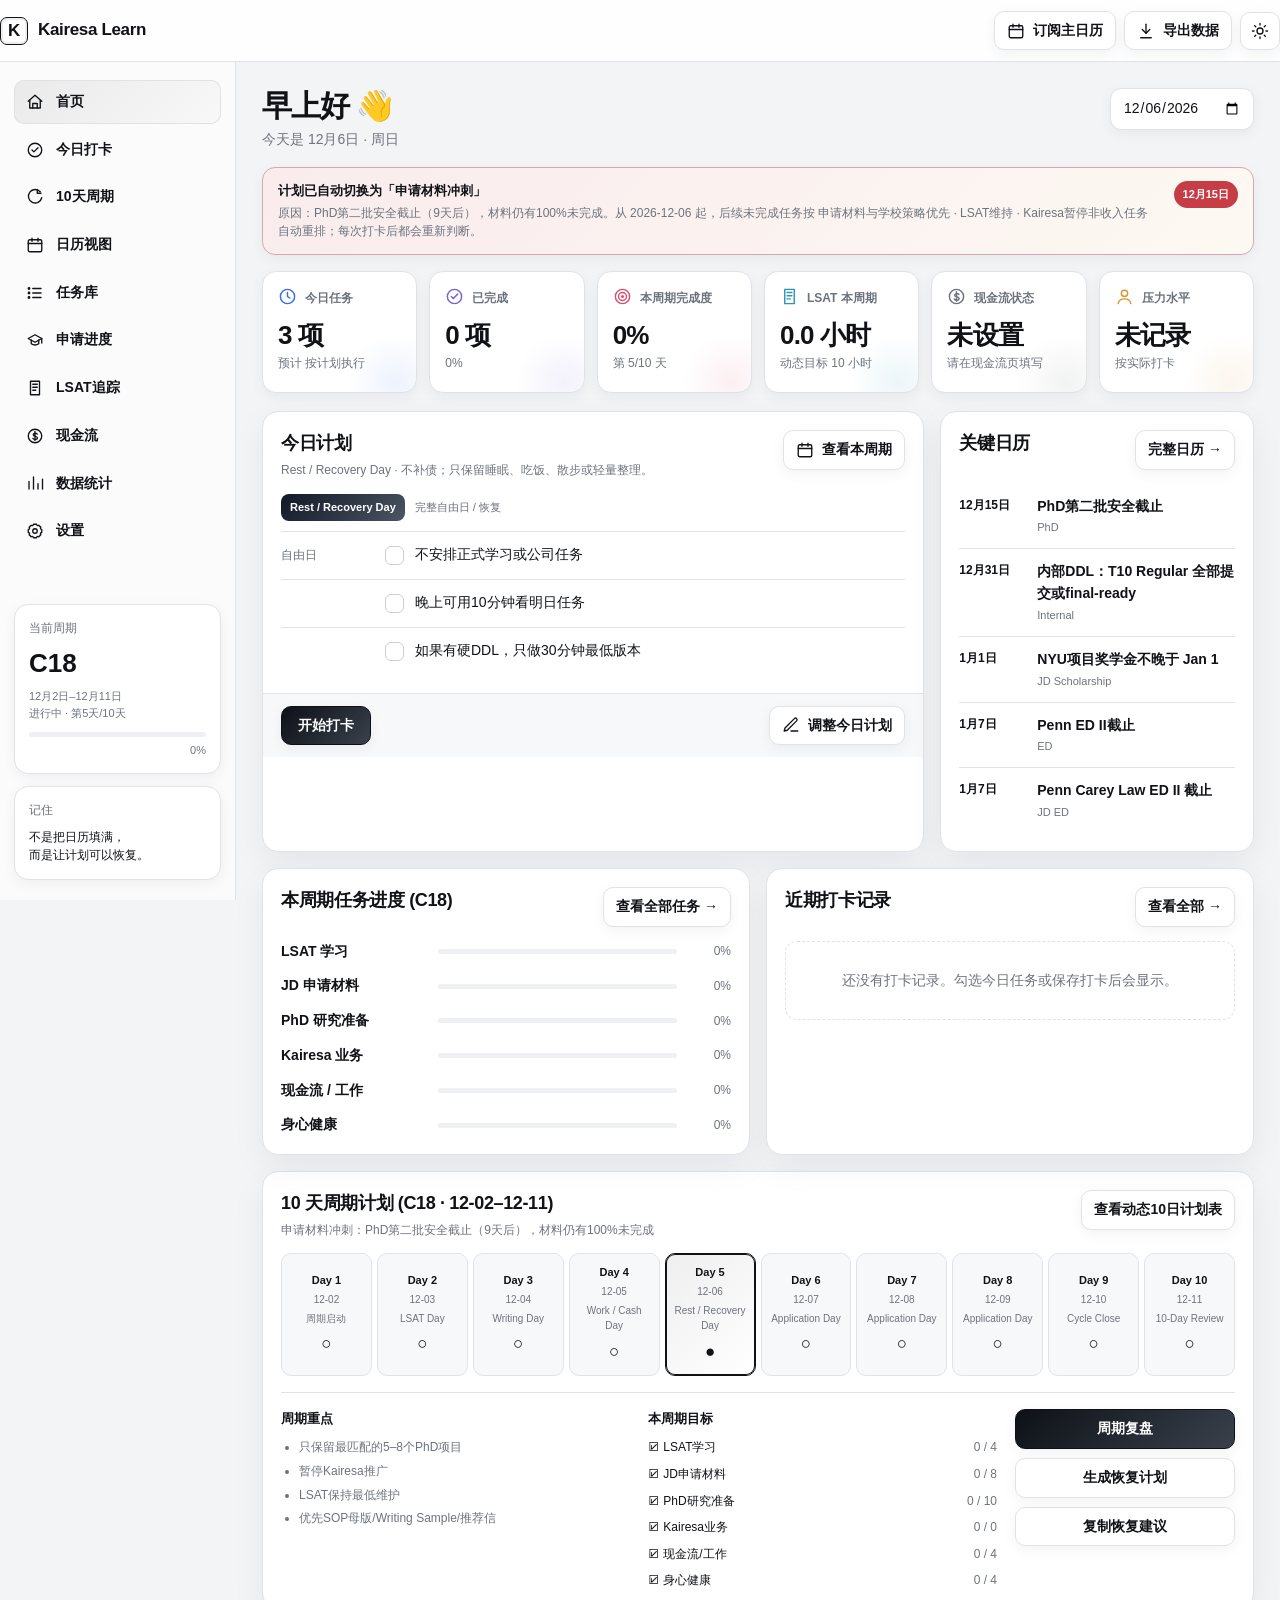
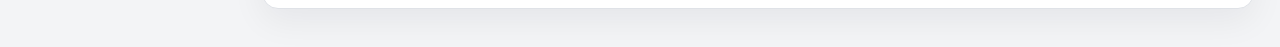
==== commit 9cb56fb0: "Add files via upload" ====
--- a/index.html
+++ b/index.html
@@ -1,349 +1,650 @@
 <!doctype html>
-<html lang="zh-CN">
+<html lang="zh-CN" data-theme="light">
 <head>
-  <meta charset="utf-8">
-  <meta name="viewport" content="width=device-width, initial-scale=1">
-  <title>ApplyOS · JD / PhD / Kairesa</title>
-  <meta name="description" content="JD/PhD申请10天周期计划、按当天任务类型打卡、主计划日历订阅和恢复日历生成。">
+  <meta charset="utf-8" />
+  <meta name="viewport" content="width=device-width, initial-scale=1, viewport-fit=cover" />
+  <meta name="theme-color" content="#f5f6f8" />
+  <meta name="description" content="Kairesa Learn：JD / PhD / LSAT / 现金流与10天周期执行系统。" />
+  <title>Kairesa Learn</title>
   <style>
-:root{
-  --bg:#fafafa;--paper:#ffffff;--ink:#111111;--muted:#666666;--faint:#8b8b8b;--line:#dedede;--soft:#f2f2f2;--soft2:#e9e9e9;--black:#000000;
-  --radius:18px;--radius-sm:12px;--shadow:0 12px 40px rgba(0,0,0,.05);
-  --sans:-apple-system,BlinkMacSystemFont,"SF Pro Text","Segoe UI","PingFang SC","Hiragino Sans GB","Microsoft YaHei",Arial,sans-serif;
-  --mono:ui-monospace,SFMono-Regular,Menlo,Monaco,Consolas,"Liberation Mono",monospace;
-}
-*{box-sizing:border-box}html{scroll-behavior:smooth}body{margin:0;background:var(--bg);color:var(--ink);font-family:var(--sans);line-height:1.55;-webkit-font-smoothing:antialiased}a{color:inherit;text-decoration:none}button,input,select,textarea{font:inherit}button{cursor:pointer}.skip{position:absolute;left:-999px;top:auto}.skip:focus{left:12px;top:12px;background:#fff;border:1px solid #000;padding:8px;z-index:1000}.top{position:sticky;top:0;z-index:30;background:rgba(250,250,250,.92);backdrop-filter:blur(18px);border-bottom:1px solid var(--line)}.topInner{max-width:1120px;margin:0 auto;padding:14px 18px;display:flex;align-items:center;justify-content:space-between;gap:16px}.brand{display:flex;align-items:center;gap:10px;font-weight:750;letter-spacing:-.03em}.logo{width:30px;height:30px;border:1.5px solid #111;border-radius:9px;display:grid;place-items:center;font-weight:900}.nav{display:flex;gap:16px;font-size:13px;color:var(--muted)}.nav a:hover{color:#000}.container{max-width:1120px;margin:0 auto;padding:26px 18px 80px}.hero{display:grid;grid-template-columns:minmax(0,1fr) 330px;gap:18px;align-items:stretch;margin:18px 0}.heroMain,.card,.panel{background:var(--paper);border:1px solid var(--line);border-radius:var(--radius);box-shadow:var(--shadow)}.heroMain{padding:34px}.kicker{font:700 12px/1 var(--mono);letter-spacing:.12em;text-transform:uppercase;color:#777;margin:0 0 12px}.hero h1{font-size:clamp(34px,5vw,62px);line-height:1.02;letter-spacing:-.065em;margin:0;max-width:780px}.lead{font-size:17px;color:#4b4b4b;max-width:760px;margin:18px 0 0}.heroAside{padding:22px;display:grid;gap:14px;align-content:start}.statusBig{font-size:44px;line-height:1;font-weight:850;letter-spacing:-.06em}.statusLine{border-top:1px solid var(--line);padding-top:12px;color:var(--muted)}.grid{display:grid;gap:18px;margin-top:18px}.grid.two{grid-template-columns:minmax(0,1.25fr) minmax(290px,.75fr)}.grid.three{grid-template-columns:repeat(3,minmax(0,1fr))}.panel{padding:22px;min-width:0}.sectionHead{display:flex;justify-content:space-between;gap:14px;align-items:flex-start;margin-bottom:16px}.sectionHead h2{font-size:26px;line-height:1.15;letter-spacing:-.045em;margin:0}.sectionHead p{margin:0}.dateInput{width:auto;min-width:150px;border:1px solid var(--line);border-radius:999px;padding:9px 12px;background:#fff}.taskPills{display:flex;gap:8px;flex-wrap:wrap;margin-bottom:14px}.pill{display:inline-flex;align-items:center;gap:6px;border:1px solid var(--line);border-radius:999px;background:#fff;padding:6px 10px;font-size:12px;color:#333}.pill.dark{background:#111;color:#fff;border-color:#111}.todayTitle{font-size:30px;line-height:1.1;letter-spacing:-.05em;margin:0 0 10px}.muted{color:var(--muted)}.hint{color:var(--faint);font-size:13px}.taskList{list-style:none;margin:14px 0 0;padding:0;display:grid;gap:8px}.taskList li{padding:12px 0;border-top:1px solid var(--line)}.minimum{background:var(--soft);border:1px solid var(--line);border-radius:var(--radius-sm);padding:12px;margin:14px 0}.actions{display:flex;gap:10px;flex-wrap:wrap;align-items:center}.btn{border:1px solid #111;background:#111;color:#fff;border-radius:999px;padding:10px 14px;display:inline-flex;align-items:center;justify-content:center;min-height:40px}.btn.secondary{background:#fff;color:#111}.btn.ghost{background:transparent;color:#111;border-color:var(--line)}.btn.danger{background:#fff;color:#111;border-style:dashed}.btn:active{transform:translateY(1px)}.form{display:grid;gap:14px}.formGrid{display:grid;grid-template-columns:repeat(2,minmax(0,1fr));gap:12px}.field{display:grid;gap:7px}.field.full{grid-column:1/-1}.field label{font-size:12px;color:#555;font-weight:650}.field input,.field select,.field textarea{width:100%;border:1px solid var(--line);background:#fff;border-radius:12px;padding:11px 12px;color:#111}.field textarea{min-height:92px;resize:vertical}.taskChecks{display:grid;gap:8px;margin-top:4px}.taskCheck{display:flex;gap:9px;align-items:flex-start;border:1px solid var(--line);border-radius:12px;padding:10px;background:#fff}.taskCheck input{margin-top:4px;flex:0 0 auto}.meter{height:10px;background:var(--soft2);border-radius:999px;overflow:hidden}.meter span{display:block;height:100%;width:0;background:#111}.metricGrid{display:grid;grid-template-columns:repeat(2,minmax(0,1fr));gap:10px}.metric{border:1px solid var(--line);border-radius:14px;background:var(--soft);padding:12px}.metric strong{display:block;font-size:23px;letter-spacing:-.04em}.metric span{font-size:12px;color:#666}.calendarBox{background:var(--soft);border:1px solid var(--line);border-radius:16px;padding:18px}.calendarBox h3{margin:0 0 8px;font-size:20px;letter-spacing:-.035em}code{display:block;white-space:nowrap;overflow:auto;background:#fff;border:1px solid var(--line);border-radius:10px;padding:10px;font-family:var(--mono);font-size:12px}.cycleControls{display:flex;gap:8px;flex-wrap:wrap}.chip{border:1px solid var(--line);background:#fff;border-radius:999px;padding:8px 12px;font-size:13px}.chip.active{background:#111;color:#fff;border-color:#111}.cycleList{display:grid;gap:12px}.cycle{background:#fff;border:1px solid var(--line);border-radius:16px;overflow:hidden}.cycleHead{display:grid;grid-template-columns:72px minmax(0,1fr) auto;gap:12px;align-items:center;padding:16px;cursor:pointer}.cycleId{font-family:var(--mono);font-weight:800}.cycleTitle{font-weight:750;letter-spacing:-.03em}.cycleMeta{font-size:13px;color:#666}.cycleBody{display:none;border-top:1px solid var(--line);padding:16px}.cycle.open .cycleBody{display:block}.dayGrid{display:grid;grid-template-columns:repeat(5,minmax(0,1fr));gap:10px;margin-top:14px}.dayCard{border:1px solid var(--line);border-radius:12px;background:#fafafa;padding:11px}.dayCard.current{border-color:#111;background:#fff}.dayNum{font-family:var(--mono);font-size:12px;color:#777}.dayCard h4{font-size:14px;line-height:1.25;margin:6px 0}.dayCard p{font-size:12px;color:#666;margin:0}.tableWrap{border:1px solid var(--line);border-radius:14px;overflow:auto}table{width:100%;border-collapse:collapse;font-size:13px}th,td{padding:12px;border-bottom:1px solid var(--line);text-align:left;vertical-align:top}th{background:#111;color:#fff;white-space:nowrap;font-weight:650}tr:last-child td{border-bottom:none}.timeline{display:grid;gap:0;border:1px solid var(--line);border-radius:14px;overflow:hidden}.timelineItem{display:grid;grid-template-columns:108px minmax(0,1fr);gap:12px;padding:12px;border-bottom:1px solid var(--line);background:#fff}.timelineItem:last-child{border-bottom:0}.timelineDate{font-family:var(--mono);font-size:12px;color:#666}.timelineLabel{font-weight:650}.toast{position:fixed;left:50%;bottom:24px;transform:translateX(-50%);background:#111;color:#fff;border-radius:999px;padding:11px 16px;box-shadow:0 10px 40px rgba(0,0,0,.18);z-index:999}.errorBox{border:1px solid #111;border-radius:14px;background:#fff;padding:18px;margin:18px 0}.footer{max-width:1120px;margin:0 auto;padding:30px 18px 50px;color:#777;border-top:1px solid var(--line)}
-@media(max-width:860px){.topInner{padding:12px 14px}.nav{display:none}.container{padding:18px 12px 60px}.hero,.grid.two,.grid.three{grid-template-columns:1fr}.heroMain{padding:24px}.hero h1{font-size:40px}.sectionHead{flex-direction:column}.dateInput{width:100%}.formGrid,.metricGrid,.dayGrid{grid-template-columns:1fr}.cycleHead{grid-template-columns:1fr}.statusBig{font-size:36px}.todayTitle{font-size:25px}.panel{padding:18px}}
-
-/* Adaptive planning engine */
-.adaptiveNotice{margin:18px 0 0;border:1px solid var(--line);border-radius:var(--radius);background:var(--paper);box-shadow:var(--shadow);padding:18px 20px;display:grid;grid-template-columns:minmax(0,1fr) auto;gap:16px;align-items:center}
-.adaptiveNotice strong{font-size:18px;letter-spacing:-.03em}.adaptiveNotice p{margin:4px 0 0}.adaptiveMeta{display:flex;gap:8px;flex-wrap:wrap;justify-content:flex-end}.adaptiveNotice[data-mode="critical"]{border-width:2px}.adaptiveNotice[data-mode="emergency"]{border-style:dashed}.adjustedMark{display:inline-flex;align-items:center;border:1px solid var(--ink);border-radius:999px;padding:4px 8px;font-size:11px;font-weight:750;margin-left:8px}.dayCard.adjusted{border-style:dashed}.cycle.dynamicCycle>.cycleHead{background:var(--soft)}
-@media(max-width:860px){.adaptiveNotice{grid-template-columns:1fr}.adaptiveMeta{justify-content:flex-start}}
-
-</style>
+    :root{
+      --bg:#f3f4f6;--surface:#ffffff;--surface-2:#f7f8fa;--surface-3:#eef0f3;--text:#101216;--muted:#6d737d;--line:#dfe2e7;--line-strong:#c9ced6;
+      --sidebar:#fbfbfc;--shadow:0 12px 34px rgba(17,24,39,.06);--shadow-soft:0 4px 14px rgba(17,24,39,.05);--black:#0d1117;--white:#fff;
+      --blue:#356fe6;--violet:#7b61d1;--cyan:#2b95b7;--green:#39a86b;--orange:#d9962f;--rose:#d94d70;--danger:#c63d46;
+      --grad:linear-gradient(135deg,#0e1116 0%,#3c424b 52%,#8f98a5 100%);--soft-grad:linear-gradient(135deg,rgba(13,17,23,.06),rgba(132,142,155,.03));
+      --radius:16px;--radius-sm:11px;--header-h:62px;--sidebar-w:236px;
+    }
+    html[data-theme="dark"]{
+      --bg:#0b0e12;--surface:#12161b;--surface-2:#171c22;--surface-3:#1f252d;--text:#f3f5f7;--muted:#9ca4af;--line:#2a313a;--line-strong:#3a434e;
+      --sidebar:#0e1217;--shadow:0 16px 45px rgba(0,0,0,.28);--shadow-soft:0 5px 18px rgba(0,0,0,.22);--black:#f7f8fa;--white:#0b0e12;
+      --grad:linear-gradient(135deg,#f7f8fa 0%,#a9b1bc 50%,#4a535f 100%);--soft-grad:linear-gradient(135deg,rgba(255,255,255,.06),rgba(255,255,255,.01));
+    }
+    *{box-sizing:border-box}
+    html{scroll-behavior:smooth}
+    body{margin:0;background:var(--bg);color:var(--text);font-family:Inter,-apple-system,BlinkMacSystemFont,"Segoe UI","PingFang SC","Hiragino Sans GB","Microsoft YaHei",sans-serif;font-size:14px;line-height:1.55;-webkit-font-smoothing:antialiased;overflow-x:hidden}
+    button,input,select,textarea{font:inherit;color:inherit}
+    button,a{touch-action:manipulation}
+    a{color:inherit;text-decoration:none}
+    button{border:0;background:none;cursor:pointer}
+    .icon{width:18px;height:18px;display:inline-block;vertical-align:-3px;stroke:currentColor;fill:none;stroke-width:1.8;stroke-linecap:round;stroke-linejoin:round;flex:0 0 auto}
+    .app{min-height:100vh}
+    .topbar{height:var(--header-h);position:fixed;inset:0 0 auto 0;z-index:50;background:color-mix(in srgb,var(--surface) 88%,transparent);backdrop-filter:blur(18px);border-bottom:1px solid var(--line);display:flex;align-items:center;justify-content:space-between;padding:0 20px env(safe-area-inset-right) 0 calc(18px + env(safe-area-inset-left))}
+    .brand{display:flex;align-items:center;gap:10px;font-weight:800;font-size:17px;letter-spacing:-.02em}
+    .brandMark{width:28px;height:28px;border:1.5px solid var(--text);border-radius:7px;display:grid;place-items:center;font-weight:900;background:var(--surface);box-shadow:inset 0 0 0 2px color-mix(in srgb,var(--text) 7%,transparent)}
+    .topActions{display:flex;align-items:center;gap:8px}
+    .topBtn,.iconBtn,.softBtn,.primaryBtn,.dangerBtn{min-height:38px;border:1px solid var(--line);border-radius:10px;background:var(--surface);display:inline-flex;align-items:center;justify-content:center;gap:8px;padding:8px 12px;font-weight:650;box-shadow:var(--shadow-soft);transition:.18s ease}
+    .topBtn:hover,.softBtn:hover,.iconBtn:hover{transform:translateY(-1px);border-color:var(--line-strong)}
+    .iconBtn{width:40px;padding:0}
+    .primaryBtn{background:linear-gradient(135deg,#0d1117,#3a414b);color:#fff;border-color:#0d1117;padding-inline:16px}
+    html[data-theme="dark"] .primaryBtn{background:linear-gradient(135deg,#f4f5f7,#9aa3ae);color:#0d1117;border-color:#bfc6ce}
+    .dangerBtn{color:var(--danger);border-color:color-mix(in srgb,var(--danger) 30%,var(--line));background:color-mix(in srgb,var(--danger) 7%,var(--surface))}
+    .sidebar{position:fixed;top:var(--header-h);bottom:0;left:0;width:var(--sidebar-w);background:var(--sidebar);border-right:1px solid var(--line);padding:18px 14px calc(20px + env(safe-area-inset-bottom));z-index:40;display:flex;flex-direction:column;overflow:auto}
+    .nav{display:grid;gap:4px}
+    .navBtn{width:100%;display:flex;align-items:center;gap:12px;padding:11px 12px;border-radius:10px;color:var(--text);text-align:left;font-weight:600}
+    .navBtn:hover{background:var(--surface-3)}
+    .navBtn.active{background:linear-gradient(135deg,color-mix(in srgb,var(--text) 9%,var(--surface)),color-mix(in srgb,var(--text) 3%,var(--surface)));box-shadow:inset 0 0 0 1px var(--line)}
+    .sidebarFoot{margin-top:auto;display:grid;gap:12px}
+    .miniCard{border:1px solid var(--line);border-radius:14px;background:var(--surface);padding:14px;box-shadow:var(--shadow-soft)}
+    .miniCard p{margin:0;color:var(--muted);font-size:12px}.miniCard .big{font-size:26px;font-weight:800;margin:5px 0}.tiny{font-size:11px;color:var(--muted)}
+    .progressTrack{height:5px;border-radius:999px;background:var(--surface-3);overflow:hidden}.progressTrack>span{display:block;height:100%;background:var(--grad);border-radius:inherit;transition:width .3s ease}
+    .main{margin-left:var(--sidebar-w);padding:calc(var(--header-h) + 26px) 26px 38px;min-height:100vh}
+    .view{display:none;max-width:1380px;margin:0 auto}.view.active{display:block}
+    .pageHead{display:flex;align-items:flex-start;justify-content:space-between;gap:20px;margin-bottom:20px}.pageHead h1{font-size:30px;line-height:1.2;margin:0 0 5px;letter-spacing:-.035em}.pageHead p{margin:0;color:var(--muted)}
+    .datePick{height:42px;border:1px solid var(--line);background:var(--surface);border-radius:11px;padding:0 12px;box-shadow:var(--shadow-soft)}
+    .kpiGrid{display:grid;grid-template-columns:repeat(6,minmax(0,1fr));gap:12px;margin-bottom:18px}
+    .kpi{background:var(--surface);border:1px solid var(--line);border-radius:14px;padding:15px;min-height:122px;box-shadow:var(--shadow-soft);position:relative;overflow:hidden}
+    .kpi:after{content:"";position:absolute;right:-30px;bottom:-40px;width:100px;height:100px;border-radius:50%;background:radial-gradient(circle,color-mix(in srgb,var(--accent,var(--text)) 9%,transparent),transparent 68%)}
+    .kpiHead{display:flex;align-items:center;gap:8px;color:var(--muted);font-size:12px;font-weight:650}.metricIcon{color:var(--accent,var(--text))}.metricIcon .icon{width:19px;height:19px}
+    .kpiValue{font-size:26px;font-weight:820;line-height:1.1;margin:12px 0 5px;letter-spacing:-.03em}.kpiSub{font-size:12px;color:var(--muted)}
+    .grid{display:grid;gap:16px}.mainGrid{grid-template-columns:minmax(0,1.9fr) minmax(290px,.9fr)}.two{grid-template-columns:repeat(2,minmax(0,1fr))}.three{grid-template-columns:repeat(3,minmax(0,1fr))}
+    .panel{background:var(--surface);border:1px solid var(--line);border-radius:var(--radius);box-shadow:var(--shadow);overflow:hidden}.panelPad{padding:18px}.panelFooter{padding:12px 18px;border-top:1px solid var(--line);display:flex;align-items:center;justify-content:space-between;gap:10px;background:var(--surface-2)}
+    .sectionTitle{display:flex;align-items:flex-start;justify-content:space-between;gap:12px;margin-bottom:14px}.sectionTitle h2,.sectionTitle h3{margin:0;font-size:18px;letter-spacing:-.02em}.sectionTitle p{margin:3px 0 0;color:var(--muted);font-size:12px}
+    .badge{display:inline-flex;align-items:center;gap:7px;border-radius:8px;padding:5px 9px;background:linear-gradient(135deg,#111827,#4b5563);color:white;font-size:11px;font-weight:700}.badge.soft{background:var(--surface-3);color:var(--text);border:1px solid var(--line)}
+    .planList{border-top:1px solid var(--line)}.planRow{display:grid;grid-template-columns:92px 26px minmax(0,1fr) 48px;align-items:center;gap:8px;padding:11px 0;border-bottom:1px solid var(--line);cursor:pointer}.planRow:last-child{border-bottom:0}.planRow .time{font-variant-numeric:tabular-nums;color:var(--muted);font-size:12px}.taskCheck{appearance:none;width:19px;height:19px;border:1.5px solid var(--line-strong);border-radius:6px;background:var(--surface);position:relative}.taskCheck:checked{background:var(--text);border-color:var(--text)}.taskCheck:checked:after{content:"✓";position:absolute;color:var(--surface);font-size:12px;inset:0;display:grid;place-items:center;font-weight:900}.taskText{min-width:0}.taskText.done{text-decoration:line-through;color:var(--muted)}.taskDur{text-align:right;color:var(--muted);font-size:12px}
+    .calendarList{display:grid}.calendarItem{display:grid;grid-template-columns:66px minmax(0,1fr);gap:12px;padding:12px 0;border-bottom:1px solid var(--line)}.calendarItem:last-child{border-bottom:0}.calendarDate{font-weight:750;font-size:12px}.calendarLabel{font-weight:700}.calendarMeta{font-size:11px;color:var(--muted);margin-top:2px}
+    .progressRows{display:grid;gap:13px}.progressRow{display:grid;grid-template-columns:145px minmax(0,1fr) 42px;align-items:center;gap:12px}.progressLabel{display:flex;align-items:center;gap:8px;font-weight:620}.progressBar{height:5px;border-radius:999px;background:var(--surface-3);overflow:hidden}.progressBar span{display:block;height:100%;border-radius:inherit;background:var(--accent,var(--grad));transition:width .35s}.progressPct{text-align:right;color:var(--muted);font-size:12px}
+    .logs{display:grid}.logItem{padding:11px 0;border-bottom:1px solid var(--line);display:grid;grid-template-columns:minmax(0,1fr) auto;gap:10px}.logItem:last-child{border-bottom:0}.logMain strong{display:block}.logMain span{color:var(--muted);font-size:12px}.statusDot{display:inline-flex;align-items:center;gap:6px;font-size:11px;color:var(--muted)}.statusDot:after{content:"";width:7px;height:7px;border-radius:50%;background:var(--dot,var(--green))}
+    .cyclePanel{margin-top:16px}.days{display:grid;grid-template-columns:repeat(10,minmax(78px,1fr));gap:5px}.dayCard{border:1px solid var(--line);border-radius:10px;padding:10px 8px;text-align:center;background:var(--surface-2);cursor:pointer;min-height:96px;transition:.15s}.dayCard:hover{transform:translateY(-1px)}.dayCard.active{border-color:var(--text);box-shadow:inset 0 0 0 1px var(--text);background:linear-gradient(135deg,color-mix(in srgb,var(--text) 7%,var(--surface)),var(--surface))}.dayCard.done{background:color-mix(in srgb,var(--green) 8%,var(--surface))}.dayCard .dayNum{font-weight:750;font-size:11px}.dayCard .dayDate,.dayCard .dayType{font-size:10px;color:var(--muted);margin-top:3px}.dayMark{font-size:17px;margin-top:5px}.cycleBottom{display:grid;grid-template-columns:1fr 1fr 220px;gap:18px;border-top:1px solid var(--line);margin-top:16px;padding-top:16px}.cycleBottom h3{font-size:13px;margin:0 0 9px}.list{margin:0;padding-left:18px;color:var(--muted);font-size:12px}.list li{margin:5px 0}.goalList{display:grid;gap:8px}.goalItem{display:grid;grid-template-columns:minmax(0,1fr) auto;gap:8px;font-size:12px}.goalItem span:last-child{color:var(--muted)}.sideActions{display:grid;align-content:start;gap:9px}
+    .formGrid{display:grid;grid-template-columns:repeat(3,minmax(0,1fr));gap:12px}.field{display:grid;gap:6px}.field.full{grid-column:1/-1}.field label{font-size:12px;color:var(--muted);font-weight:650}.field input,.field select,.field textarea{width:100%;border:1px solid var(--line);background:var(--surface-2);border-radius:10px;padding:10px 11px;outline:none;min-height:42px}.field textarea{min-height:88px;resize:vertical}.field input:focus,.field select:focus,.field textarea:focus{border-color:var(--text);box-shadow:0 0 0 3px color-mix(in srgb,var(--text) 8%,transparent)}
+    .formActions{display:flex;gap:10px;align-items:center;flex-wrap:wrap;margin-top:14px}.hint{font-size:11px;color:var(--muted)}
+    .tabs{display:flex;gap:6px;overflow:auto;padding-bottom:2px;margin-bottom:14px}.tab{white-space:nowrap;border:1px solid var(--line);background:var(--surface);padding:8px 12px;border-radius:9px;font-weight:650;font-size:12px}.tab.active{background:var(--text);color:var(--surface);border-color:var(--text)}
+    .tableWrap{overflow:auto;border:1px solid var(--line);border-radius:12px}.dataTable{width:100%;border-collapse:collapse;min-width:840px}.dataTable th,.dataTable td{padding:12px;border-bottom:1px solid var(--line);text-align:left;vertical-align:top}.dataTable th{position:sticky;top:0;background:var(--surface-2);z-index:1;font-size:11px;color:var(--muted);text-transform:uppercase;letter-spacing:.05em}.dataTable td{font-size:12px}.dataTable tr:last-child td{border-bottom:0}.dataTable select{border:1px solid var(--line);background:var(--surface-2);border-radius:8px;padding:7px}
+    .timeline{display:grid}.timelineItem{display:grid;grid-template-columns:92px 12px minmax(0,1fr);gap:12px;position:relative;padding-bottom:18px}.timelineItem:before{content:"";position:absolute;left:97px;top:12px;bottom:-2px;width:1px;background:var(--line)}.timelineItem:last-child:before{display:none}.timelineDot{width:9px;height:9px;border-radius:50%;background:var(--text);margin-top:5px;z-index:1}.timelineText strong{display:block}.timelineText span{font-size:11px;color:var(--muted)}
+    .statHero{display:flex;align-items:flex-end;justify-content:space-between;gap:15px;padding:18px;border:1px solid var(--line);border-radius:14px;background:var(--soft-grad)}.statHero .big{font-size:38px;font-weight:850;line-height:1}.statHero p{margin:5px 0 0;color:var(--muted)}
+    .cashEditor{display:grid;grid-template-columns:repeat(4,minmax(0,1fr));gap:12px}.runwayCard{padding:18px;border-radius:14px;background:linear-gradient(135deg,#0c1016,#3e4651);color:white;min-height:164px;display:flex;flex-direction:column;justify-content:space-between}.runwayCard .big{font-size:36px;font-weight:850}.runwayCard p{margin:0;color:#cbd1d8}.runwayMeta{display:flex;justify-content:space-between;font-size:11px;color:#cbd1d8}
+    .scoreChart{width:100%;height:220px;border:1px solid var(--line);border-radius:12px;background:var(--surface-2);overflow:hidden}.scoreChart svg{width:100%;height:100%}.scoreAxis{stroke:var(--line);stroke-width:1}.scoreLine{fill:none;stroke:var(--blue);stroke-width:3}.scorePoint{fill:var(--surface);stroke:var(--blue);stroke-width:3}.scoreText{fill:var(--muted);font-size:10px}
+    .modal{position:fixed;inset:0;z-index:100;display:none;align-items:center;justify-content:center;padding:18px;background:rgba(0,0,0,.52);backdrop-filter:blur(8px)}.modal.open{display:flex}.modalCard{width:min(760px,100%);max-height:min(88vh,860px);overflow:auto;background:var(--surface);border:1px solid var(--line);border-radius:18px;box-shadow:0 30px 80px rgba(0,0,0,.3)}.modalHead{position:sticky;top:0;z-index:2;background:var(--surface);display:flex;justify-content:space-between;align-items:center;padding:16px 18px;border-bottom:1px solid var(--line)}.modalHead h2{margin:0;font-size:18px}.modalBody{padding:18px}.closeBtn{width:38px;height:38px;border:1px solid var(--line);border-radius:10px;background:var(--surface-2);font-size:21px}
+    .toast{position:fixed;z-index:200;left:50%;bottom:calc(22px + env(safe-area-inset-bottom));transform:translateX(-50%);background:var(--text);color:var(--surface);padding:10px 15px;border-radius:999px;box-shadow:var(--shadow);font-weight:700;font-size:12px;animation:toastIn .2s ease}@keyframes toastIn{from{opacity:0;transform:translate(-50%,8px)}to{opacity:1;transform:translate(-50%,0)}}
+    .empty{padding:28px;text-align:center;color:var(--muted);border:1px dashed var(--line);border-radius:12px}.search{min-width:220px;border:1px solid var(--line);background:var(--surface);border-radius:10px;padding:10px 12px}.notice{padding:12px 14px;border-radius:11px;border:1px solid var(--line);background:var(--surface-2);color:var(--muted);font-size:12px}.notice strong{color:var(--text)}
+    .modeBanner{display:none;margin:-4px 0 16px;padding:13px 15px;border:1px solid color-mix(in srgb,var(--danger) 35%,var(--line));border-radius:13px;background:linear-gradient(135deg,color-mix(in srgb,var(--danger) 10%,var(--surface)),color-mix(in srgb,var(--orange) 6%,var(--surface)));box-shadow:var(--shadow-soft)}.modeBanner.show{display:flex;align-items:flex-start;justify-content:space-between;gap:16px}.modeBannerTitle{font-weight:800;font-size:13px}.modeBannerText{margin-top:3px;color:var(--muted);font-size:12px}.modePill{white-space:nowrap;display:inline-flex;align-items:center;border-radius:999px;padding:5px 9px;background:var(--danger);color:#fff;font-size:11px;font-weight:800}
+    .mobileNav,.menuBtn{display:none}
+    @media(max-width:1180px){.kpiGrid{grid-template-columns:repeat(3,1fr)}.mainGrid{grid-template-columns:minmax(0,1.6fr) minmax(280px,1fr)}.days{grid-template-columns:repeat(5,1fr)}.cycleBottom{grid-template-columns:1fr 1fr}.sideActions{grid-column:1/-1;grid-template-columns:repeat(3,1fr)}.cashEditor{grid-template-columns:repeat(2,1fr)}}
+    @media(max-width:900px){
+      :root{--header-h:58px}.topbar{padding:0 12px}.topBtn span{display:none}.menuBtn{display:inline-flex}.sidebar{transform:translateX(-102%);transition:.22s ease;box-shadow:25px 0 55px rgba(0,0,0,.15);top:var(--header-h);width:min(82vw,290px)}.sidebar.open{transform:translateX(0)}.main{margin-left:0;padding:calc(var(--header-h) + 18px) 14px calc(88px + env(safe-area-inset-bottom))}.pageHead{align-items:center}.pageHead h1{font-size:25px}.kpiGrid{grid-template-columns:repeat(3,minmax(155px,1fr));overflow:auto;padding-bottom:4px;scroll-snap-type:x proximity}.kpi{scroll-snap-align:start}.mainGrid,.two,.three{grid-template-columns:1fr}.days{display:flex;overflow:auto;scroll-snap-type:x mandatory}.dayCard{min-width:98px;scroll-snap-align:start}.formGrid{grid-template-columns:repeat(2,1fr)}.mobileNav{position:fixed;z-index:45;display:grid;grid-template-columns:repeat(5,1fr);left:10px;right:10px;bottom:calc(8px + env(safe-area-inset-bottom));background:color-mix(in srgb,var(--surface) 90%,transparent);backdrop-filter:blur(18px);border:1px solid var(--line);border-radius:16px;box-shadow:0 12px 34px rgba(0,0,0,.16);padding:6px}.mobileNav button{display:grid;place-items:center;gap:2px;min-height:52px;border-radius:11px;color:var(--muted);font-size:10px}.mobileNav button.active{background:var(--surface-3);color:var(--text)}.mobileNav .icon{width:20px;height:20px}.cycleBottom{grid-template-columns:1fr}.sideActions{grid-template-columns:1fr}.cashEditor{grid-template-columns:1fr 1fr}.panelPad{padding:15px}.calendarItem{grid-template-columns:58px 1fr}}
+    @media(max-width:580px){.brand span:last-child{font-size:15px}.pageHead{align-items:flex-start}.pageHead .datePick{max-width:145px}.kpiGrid{grid-template-columns:repeat(6,155px)}.kpi{min-height:112px;padding:13px}.planRow{grid-template-columns:70px 24px minmax(0,1fr) 34px;gap:6px}.formGrid{grid-template-columns:1fr}.progressRow{grid-template-columns:112px minmax(0,1fr) 38px}.cycleBottom{gap:14px}.cashEditor{grid-template-columns:1fr}.topActions .topBtn:nth-child(2){display:none}.modal{padding:8px}.modalCard{max-height:94vh;border-radius:16px}.tableWrap{margin-inline:-15px;border-left:0;border-right:0;border-radius:0}.sectionTitle{align-items:center}.sectionTitle h2{font-size:17px}}
+    @media(prefers-reduced-motion:reduce){*{scroll-behavior:auto!important;transition:none!important;animation:none!important}}
+  </style>
 </head>
 <body>
-<a class="skip" href="#main">跳到内容</a>
-<header class="top">
-  <div class="topInner">
-    <a class="brand" href="#top"><span class="logo">A</span><span>ApplyOS</span></a>
-    <nav class="nav" aria-label="主导航">
-      <a href="#today">Today</a><a href="#checkin">Check-in</a><a href="#calendar">Calendar</a><a href="#cycles">10-Day</a><a href="#schools">JD Data</a>
+<svg aria-hidden="true" style="position:absolute;width:0;height:0;overflow:hidden">
+  <symbol id="i-home" viewBox="0 0 24 24"><path d="m3 11 9-8 9 8"/><path d="M5 10v10h14V10"/><path d="M9 20v-6h6v6"/></symbol>
+  <symbol id="i-check" viewBox="0 0 24 24"><circle cx="12" cy="12" r="9"/><path d="m8 12 2.5 2.5L16 9"/></symbol>
+  <symbol id="i-cycle" viewBox="0 0 24 24"><path d="M20 7h-5V2"/><path d="M19 5a9 9 0 1 0 2 8"/></symbol>
+  <symbol id="i-calendar" viewBox="0 0 24 24"><rect x="3" y="5" width="18" height="16" rx="2"/><path d="M8 3v4M16 3v4M3 10h18"/></symbol>
+  <symbol id="i-list" viewBox="0 0 24 24"><path d="M9 6h11M9 12h11M9 18h11"/><circle cx="4" cy="6" r="1"/><circle cx="4" cy="12" r="1"/><circle cx="4" cy="18" r="1"/></symbol>
+  <symbol id="i-school" viewBox="0 0 24 24"><path d="m3 10 9-5 9 5-9 5Z"/><path d="M7 12v5c3 2 7 2 10 0v-5"/><path d="M21 10v6"/></symbol>
+  <symbol id="i-lsat" viewBox="0 0 24 24"><path d="M6 3h12v18H6z"/><path d="M9 7h6M9 11h6M9 15h4"/></symbol>
+  <symbol id="i-cash" viewBox="0 0 24 24"><circle cx="12" cy="12" r="9"/><path d="M15 9.5c-.7-1-2-1.5-3.3-1.2-1.2.3-2 1.1-2 2.1 0 1.2 1.1 1.7 2.8 2 1.7.4 2.8.9 2.8 2.2 0 1.1-1 2-2.7 2.1-1.5.1-2.7-.5-3.4-1.5M12 6v12"/></symbol>
+  <symbol id="i-chart" viewBox="0 0 24 24"><path d="M4 20V10M10 20V4M16 20v-7M22 20V7"/></symbol>
+  <symbol id="i-settings" viewBox="0 0 24 24"><circle cx="12" cy="12" r="3"/><path d="M19.4 15a1.7 1.7 0 0 0 .3 1.9l.1.1-2.8 2.8-.1-.1a1.7 1.7 0 0 0-1.9-.3 1.7 1.7 0 0 0-1 1.6V21h-4v-.1A1.7 1.7 0 0 0 9 19.4a1.7 1.7 0 0 0-1.9.3l-.1.1L4.2 17l.1-.1a1.7 1.7 0 0 0 .3-1.9A1.7 1.7 0 0 0 3 14H3v-4h.1A1.7 1.7 0 0 0 4.6 9a1.7 1.7 0 0 0-.3-1.9L4.2 7 7 4.2l.1.1A1.7 1.7 0 0 0 9 4.6 1.7 1.7 0 0 0 10 3h4a1.7 1.7 0 0 0 1 1.6 1.7 1.7 0 0 0 1.9-.3l.1-.1L19.8 7l-.1.1a1.7 1.7 0 0 0-.3 1.9 1.7 1.7 0 0 0 1.6 1H21v4h-.1a1.7 1.7 0 0 0-1.5 1Z"/></symbol>
+  <symbol id="i-download" viewBox="0 0 24 24"><path d="M12 3v12"/><path d="m7 10 5 5 5-5"/><path d="M5 21h14"/></symbol>
+  <symbol id="i-sun" viewBox="0 0 24 24"><circle cx="12" cy="12" r="4"/><path d="M12 2v2M12 20v2M4.93 4.93l1.41 1.41M17.66 17.66l1.41 1.41M2 12h2M20 12h2M4.93 19.07l1.41-1.41M17.66 6.34l1.41-1.41"/></symbol>
+  <symbol id="i-moon" viewBox="0 0 24 24"><path d="M21 14.4A8.5 8.5 0 0 1 9.6 3 8.5 8.5 0 1 0 21 14.4Z"/></symbol>
+  <symbol id="i-menu" viewBox="0 0 24 24"><path d="M4 7h16M4 12h16M4 17h16"/></symbol>
+  <symbol id="i-x" viewBox="0 0 24 24"><path d="m6 6 12 12M18 6 6 18"/></symbol>
+  <symbol id="i-edit" viewBox="0 0 24 24"><path d="M12 20h9"/><path d="M16.5 3.5a2.1 2.1 0 0 1 3 3L7 19l-4 1 1-4Z"/></symbol>
+  <symbol id="i-clock" viewBox="0 0 24 24"><circle cx="12" cy="12" r="9"/><path d="M12 7v5l3 2"/></symbol>
+  <symbol id="i-target" viewBox="0 0 24 24"><circle cx="12" cy="12" r="9"/><circle cx="12" cy="12" r="5"/><circle cx="12" cy="12" r="1"/></symbol>
+  <symbol id="i-user" viewBox="0 0 24 24"><circle cx="12" cy="8" r="4"/><path d="M4 21c.8-4 3.6-6 8-6s7.2 2 8 6"/></symbol>
+</svg>
+<div class="app">
+  <header class="topbar">
+    <div style="display:flex;align-items:center;gap:8px">
+      <button class="iconBtn menuBtn" id="menuBtn" aria-label="打开菜单"><svg class="icon"><use href="#i-menu"/></svg></button>
+      <a class="brand" href="#home" data-view-link="home"><span class="brandMark">K</span><span>Kairesa Learn</span></a>
+    </div>
+    <div class="topActions">
+      <a class="topBtn" id="webcalTop" href="#"><svg class="icon"><use href="#i-calendar"/></svg><span>订阅主日历</span></a>
+      <button class="topBtn" id="exportTop"><svg class="icon"><use href="#i-download"/></svg><span>导出数据</span></button>
+      <button class="iconBtn" id="themeToggle" aria-label="切换亮暗模式"><svg class="icon"><use href="#i-sun"/></svg></button>
+    </div>
+  </header>
+  <aside class="sidebar" id="sidebar">
+    <nav class="nav" id="sideNav">
+      <button class="navBtn active" data-view="home"><svg class="icon"><use href="#i-home"/></svg>首页</button>
+      <button class="navBtn" data-view="checkin"><svg class="icon"><use href="#i-check"/></svg>今日打卡</button>
+      <button class="navBtn" data-view="cycles"><svg class="icon"><use href="#i-cycle"/></svg>10天周期</button>
+      <button class="navBtn" data-view="calendar"><svg class="icon"><use href="#i-calendar"/></svg>日历视图</button>
+      <button class="navBtn" data-view="tasks"><svg class="icon"><use href="#i-list"/></svg>任务库</button>
+      <button class="navBtn" data-view="applications"><svg class="icon"><use href="#i-school"/></svg>申请进度</button>
+      <button class="navBtn" data-view="lsat"><svg class="icon"><use href="#i-lsat"/></svg>LSAT追踪</button>
+      <button class="navBtn" data-view="cash"><svg class="icon"><use href="#i-cash"/></svg>现金流</button>
+      <button class="navBtn" data-view="stats"><svg class="icon"><use href="#i-chart"/></svg>数据统计</button>
+      <button class="navBtn" data-view="settings"><svg class="icon"><use href="#i-settings"/></svg>设置</button>
     </nav>
-  </div>
-</header>
-<main class="container" id="main">
-  <section class="hero" id="top">
-    <div class="heroMain">
-      <p class="kicker">JD / PhD / Kairesa · 2026–2027</p>
-      <h1>用 10 天周期推进申请，而不是把日历塞满。</h1>
-      <p class="lead">主日历只管硬 deadline 和 10 天复盘提醒；网站每天只显示当天任务类型；恢复日历每 10 天或严重落后时手动生成。</p>
+    <div class="sidebarFoot">
+      <div class="miniCard" id="sideCycle"></div>
+      <div class="miniCard"><p>记住</p><div style="font-size:12px;margin-top:8px">不是把日历填满，<br>而是让计划可以恢复。</div></div>
     </div>
-    <aside class="heroAside card" id="heroStatus"><span class="muted">加载中…</span></aside>
-  </section>
-
-  <section class="grid two" id="today">
-    <article class="panel">
-      <div class="sectionHead"><div><p class="kicker">Today</p><h2>今日任务卡</h2></div><input class="dateInput" type="date" id="selectedDate"></div>
-      <div id="todayCard"><span class="muted">加载中…</span></div>
-    </article>
-    <aside class="panel">
-      <p class="kicker">Rule</p><h2>不是每天都 LSAT / 写作</h2>
-      <p class="muted">每天只记录当天安排的任务。LSAT 日填 LSAT；写作日填文档进度；PT 分数只在完整 PT 日出现；休息日只记录睡眠、压力和恢复质量。</p>
-      <div class="taskPills"><span class="pill">Daily = 记录</span><span class="pill">10-Day = 总结</span><span class="pill">Recovery = 重排</span></div>
-    </aside>
-  </section>
-
-  <section class="grid two" id="checkin">
-    <article class="panel">
-      <div class="sectionHead"><div><p class="kicker">Check-in</p><h2>今日打卡</h2></div><button class="btn ghost" id="clearToday" type="button">清空今天</button></div>
-      <form id="checkinForm" class="form"><span class="muted">加载中…</span></form>
-    </article>
-    <aside class="panel">
-      <p class="kicker">10-Day Summary</p><h2>当前周期总结</h2><div id="summary"><span class="muted">加载中…</span></div>
-    </aside>
-  </section>
-
-  <section class="panel" id="calendar">
-    <div class="sectionHead"><div><p class="kicker">Calendar</p><h2>主日历 + 恢复日历</h2></div><span class="pill">America/Los_Angeles</span></div>
-    <div class="grid two">
-      <div class="calendarBox"><h3>主计划日历</h3><p class="muted">订阅一次。它包含 JD/LSAT/PhD 硬节点、内部 deadline、每 10 天第 9 天收尾提醒和第 10 天复盘提醒。</p><div class="actions"><a class="btn" id="webcalLink" href="plan.ics">订阅主计划</a><a class="btn secondary" id="icsLink" href="plan.ics">打开 .ics</a></div><code id="icsUrl">plan.ics</code></div>
-      <div class="calendarBox"><h3>恢复日历</h3><p class="muted">根据本地打卡记录生成未来 10–20 天补救安排。建议每 10 天生成一次，或者严重落后时提前生成，不建议每天重复导入。</p><div class="actions"><button class="btn" id="makeRecovery" type="button">生成恢复日历</button><button class="btn secondary" id="copyRecoveryNotes" type="button">复制恢复建议</button></div></div>
-    </div>
-  </section>
-
-  <section class="panel" id="cycles">
-    <div class="sectionHead"><div><p class="kicker">10-Day Plan</p><h2>25 个 10 天周期</h2></div><div class="cycleControls"><button class="chip active" data-filter="all" type="button">全部</button><button class="chip" data-filter="current" type="button">当前</button><button class="chip" data-filter="upcoming" type="button">未来</button></div></div>
-    <div id="cycleList" class="cycleList"><span class="muted">加载中…</span></div>
-  </section>
-
-  <section class="grid two" id="schools">
-    <article class="panel"><div class="sectionHead"><div><p class="kicker">JD T10 / 11</p><h2>关键时间节点</h2></div></div><div class="tableWrap"><table id="schoolTable"></table></div></article>
-    <aside class="panel"><p class="kicker">Timeline</p><h2>硬节点</h2><div id="timeline" class="timeline"></div></aside>
-  </section>
-
-  <section class="panel" id="data">
-    <div class="sectionHead"><div><p class="kicker">Local Data</p><h2>本地数据</h2></div></div>
-    <p class="muted">打卡数据只保存在当前浏览器 localStorage。换设备不会自动同步。你可以定期导出 JSON/CSV。</p>
-    <div class="actions"><button class="btn" id="exportJson" type="button">导出 JSON</button><button class="btn secondary" id="exportCsv" type="button">导出 CSV</button><button class="btn danger" id="resetData" type="button">清空本地打卡</button></div>
-  </section>
-</main>
-<footer class="footer">ApplyOS · GitHub Pages static build · single-file app + plan.ics</footer>
-<script>window.APPLYOS_DATA={"generated":"2026-06-15","timezone":"America/Los_Angeles","cycles":[{"id":"C01","start":"2026-06-15","end":"2026-06-24","title":"建立底盘","focus":"LSAT诊断、现金流计划、申请主线文件夹","mustComplete":["完成1套LSAT诊断PT","建立LSAC/学校/PhD资料文件夹","列出20个JD/PhD方向关键词","列出5个现金流岗位/兼职来源"],"days":[{"day":1,"date":"2026-06-15","type":"Planning","label":"C01 启动：确定本周期A类任务","time":"20:30–21:00","minimum":"10分钟选出A类任务即可。","tasks":["阅读本周期目标","从必须完成清单中选出3个A类任务","确认本周期是否需要恢复/现金流模式"]},{"day":2,"date":"2026-06-16","type":"LSAT","label":"LSAT专项训练日","time":"19:30–21:00","minimum":"最低90分钟；状态差则45分钟错题复盘。","tasks":["完成一个专项题组或RC passage组","复盘错题，不追求刷量","记录学习小时和错题数量"]},{"day":3,"date":"2026-06-17","type":"Writing","label":"申请/研究写作推进日","time":"19:30–21:00","minimum":"最低30分钟大纲/素材；不强迫产出字数。","tasks":["推进一个文档：PS/SOP/Resume/Why X/Writing Sample","只记录今天实际推进的文档","写不出来就做素材整理或大纲"]},{"day":4,"date":"2026-06-18","type":"Cash","label":"现金流与行政保护日","time":"10:00–16:00 / 晚间轻量","minimum":"最低完成现金流检查；必要时进入Survival Mode。","tasks":["优先处理兼职/找工/小单交付","检查现金还能支撑几天","晚间只做15分钟申请行政整理"]},{"day":5,"date":"2026-06-19","type":"LSAT","label":"LSAT专项训练日","time":"19:30–21:00","minimum":"最低90分钟；状态差则45分钟错题复盘。","tasks":["完成一个专项题组或RC passage组","复盘错题，不追求刷量","记录学习小时和错题数量"]},{"day":6,"date":"2026-06-20","type":"PT","label":"LSAT PT / 长计时块","time":"09:00–12:00","minimum":"如果不适合完整PT，改为2个计时题组 + 复盘。","tasks":["完整PT或同等强度分段模拟","只在今天填写PT分数","当天重点是复盘，不追加新任务"]},{"day":7,"date":"2026-06-21","type":"Rest","label":"完整自由日 / 恢复","time":"自由日","minimum":"不补债；只保留睡眠、吃饭、散步或轻量整理。","tasks":["不安排正式学习或公司任务","晚上可用10分钟看明日任务","如果有硬DDL，只做30分钟最低版本"]},{"day":8,"date":"2026-06-22","type":"Application","label":"申请材料/学校表行政日","time":"19:30–21:00","minimum":"最低核对/补齐1个申请阻塞项。","tasks":["核对学校要求、推荐信、CAS、成绩单或fee waiver","补齐一个可提交材料","把阻塞项写进10天总结"]},{"day":9,"date":"2026-06-23","type":"Close","label":"周期收尾：只清A类任务","time":"20:00–21:00","minimum":"只清1个A类任务。","tasks":["明天是10天总结","只清必须保留的A类任务","B/C类不补债，直接压缩或删除"]},{"day":10,"date":"2026-06-24","type":"Review","label":"10天总结 + 生成恢复计划","time":"20:30–21:00","minimum":"完成10天总结；不做新任务。","tasks":["完成本周期复盘","判断完成度/压力/现金流/LSAT状态","必要时生成下一周期恢复日历"]}]},{"id":"C02","start":"2026-06-25","end":"2026-07-04","title":"确定考试路线","focus":"LSAT基础训练与报名策略","mustComplete":["完成LR基础模块","决定August/September/October LSAT策略","设定每周工时上限","Kairesa服务一句话定位"],"days":[{"day":1,"date":"2026-06-25","type":"Planning","label":"C02 启动：确定本周期A类任务","time":"20:30–21:00","minimum":"10分钟选出A类任务即可。","tasks":["阅读本周期目标","从必须完成清单中选出3个A类任务","确认本周期是否需要恢复/现金流模式"]},{"day":2,"date":"2026-06-26","type":"LSAT","label":"LSAT专项训练日","time":"19:30–21:00","minimum":"最低90分钟；状态差则45分钟错题复盘。","tasks":["完成一个专项题组或RC passage组","复盘错题，不追求刷量","记录学习小时和错题数量"]},{"day":3,"date":"2026-06-27","type":"Writing","label":"申请/研究写作推进日","time":"19:30–21:00","minimum":"最低30分钟大纲/素材；不强迫产出字数。","tasks":["推进一个文档：PS/SOP/Resume/Why X/Writing Sample","只记录今天实际推进的文档","写不出来就做素材整理或大纲"]},{"day":4,"date":"2026-06-28","type":"Rest","label":"完整自由日 / 恢复","time":"自由日","minimum":"不补债；只保留睡眠、吃饭、散步或轻量整理。","tasks":["不安排正式学习或公司任务","晚上可用10分钟看明日任务","如果有硬DDL，只做30分钟最低版本"]},{"day":5,"date":"2026-06-29","type":"LSAT","label":"LSAT专项训练日","time":"19:30–21:00","minimum":"最低90分钟；状态差则45分钟错题复盘。","tasks":["完成一个专项题组或RC passage组","复盘错题，不追求刷量","记录学习小时和错题数量"]},{"day":6,"date":"2026-06-30","type":"DeepWork","label":"深度块：材料/研究集中推进","time":"09:00–12:00","minimum":"最低90分钟单点推进，不开新坑。","tasks":["完成本周期最重的一个材料任务","用90–180分钟连续推进","结束后写下下一步"]},{"day":7,"date":"2026-07-01","type":"Kairesa","label":"Kairesa最低可用推进","time":"13:00–15:00","minimum":"最低1个外联或1个可复用案例段落。","tasks":["只做能产生案例/客户/页面资产的任务","不做logo和无边界美化","记录外联数或完成资产"]},{"day":8,"date":"2026-07-02","type":"Application","label":"申请材料/学校表行政日","time":"19:30–21:00","minimum":"最低核对/补齐1个申请阻塞项。","tasks":["核对学校要求、推荐信、CAS、成绩单或fee waiver","补齐一个可提交材料","把阻塞项写进10天总结"]},{"day":9,"date":"2026-07-03","type":"Close","label":"周期收尾：只清A类任务","time":"20:00–21:00","minimum":"只清1个A类任务。","tasks":["明天是10天总结","只清必须保留的A类任务","B/C类不补债，直接压缩或删除"]},{"day":10,"date":"2026-07-04","type":"Review","label":"10天总结 + 生成恢复计划","time":"20:30–21:00","minimum":"完成10天总结；不做新任务。","tasks":["完成本周期复盘","判断完成度/压力/现金流/LSAT状态","必要时生成下一周期恢复日历"]}]},{"id":"C03","start":"2026-07-05","end":"2026-07-14","title":"LSAT LR核心","focus":"Assumption / Flaw / Strengthen","mustComplete":["完成至少120题LR","建立错题分类表","AI治理研究文献20篇初筛","保留现金流窗口"],"days":[{"day":1,"date":"2026-07-05","type":"Rest","label":"完整自由日 / 恢复","time":"自由日","minimum":"不补债；只保留睡眠、吃饭、散步或轻量整理。","tasks":["不安排正式学习或公司任务","晚上可用10分钟看明日任务","如果有硬DDL，只做30分钟最低版本"]},{"day":2,"date":"2026-07-06","type":"LSAT","label":"LSAT专项训练日","time":"19:30–21:00","minimum":"最低90分钟；状态差则45分钟错题复盘。","tasks":["完成一个专项题组或RC passage组","复盘错题，不追求刷量","记录学习小时和错题数量"]},{"day":3,"date":"2026-07-07","type":"Writing","label":"申请/研究写作推进日","time":"19:30–21:00","minimum":"最低30分钟大纲/素材；不强迫产出字数。","tasks":["推进一个文档：PS/SOP/Resume/Why X/Writing Sample","只记录今天实际推进的文档","写不出来就做素材整理或大纲"]},{"day":4,"date":"2026-07-08","type":"Cash","label":"现金流与行政保护日","time":"10:00–16:00 / 晚间轻量","minimum":"最低完成现金流检查；必要时进入Survival Mode。","tasks":["优先处理兼职/找工/小单交付","检查现金还能支撑几天","晚间只做15分钟申请行政整理"]},{"day":5,"date":"2026-07-09","type":"LSAT","label":"LSAT专项训练日","time":"19:30–21:00","minimum":"最低90分钟；状态差则45分钟错题复盘。","tasks":["完成一个专项题组或RC passage组","复盘错题，不追求刷量","记录学习小时和错题数量"]},{"day":6,"date":"2026-07-10","type":"DeepWork","label":"深度块：材料/研究集中推进","time":"09:00–12:00","minimum":"最低90分钟单点推进，不开新坑。","tasks":["完成本周期最重的一个材料任务","用90–180分钟连续推进","结束后写下下一步"]},{"day":7,"date":"2026-07-11","type":"Kairesa","label":"Kairesa最低可用推进","time":"13:00–15:00","minimum":"最低1个外联或1个可复用案例段落。","tasks":["只做能产生案例/客户/页面资产的任务","不做logo和无边界美化","记录外联数或完成资产"]},{"day":8,"date":"2026-07-12","type":"Rest","label":"完整自由日 / 恢复","time":"自由日","minimum":"不补债；只保留睡眠、吃饭、散步或轻量整理。","tasks":["不安排正式学习或公司任务","晚上可用10分钟看明日任务","如果有硬DDL，只做30分钟最低版本"]},{"day":9,"date":"2026-07-13","type":"Close","label":"周期收尾：只清A类任务","time":"20:00–21:00","minimum":"只清1个A类任务。","tasks":["明天是10天总结","只清必须保留的A类任务","B/C类不补债，直接压缩或删除"]},{"day":10,"date":"2026-07-14","type":"Review","label":"10天总结 + 生成恢复计划","time":"20:30–21:00","minimum":"完成10天总结；不做新任务。","tasks":["完成本周期复盘","判断完成度/压力/现金流/LSAT状态","必要时生成下一周期恢复日历"]}]},{"id":"C04","start":"2026-07-15","end":"2026-07-24","title":"LSAT RC核心","focus":"阅读结构与速度","mustComplete":["完成20篇RC passage","总结3类文章结构","研究文章详细大纲","列出10个潜在推荐人/导师/教授"],"days":[{"day":1,"date":"2026-07-15","type":"Planning","label":"C04 启动：确定本周期A类任务","time":"20:30–21:00","minimum":"10分钟选出A类任务即可。","tasks":["阅读本周期目标","从必须完成清单中选出3个A类任务","确认本周期是否需要恢复/现金流模式"]},{"day":2,"date":"2026-07-16","type":"LSAT","label":"LSAT专项训练日","time":"19:30–21:00","minimum":"最低90分钟；状态差则45分钟错题复盘。","tasks":["完成一个专项题组或RC passage组","复盘错题，不追求刷量","记录学习小时和错题数量"]},{"day":3,"date":"2026-07-17","type":"Writing","label":"申请/研究写作推进日","time":"19:30–21:00","minimum":"最低30分钟大纲/素材；不强迫产出字数。","tasks":["推进一个文档：PS/SOP/Resume/Why X/Writing Sample","只记录今天实际推进的文档","写不出来就做素材整理或大纲"]},{"day":4,"date":"2026-07-18","type":"Cash","label":"现金流与行政保护日","time":"10:00–16:00 / 晚间轻量","minimum":"最低完成现金流检查；必要时进入Survival Mode。","tasks":["优先处理兼职/找工/小单交付","检查现金还能支撑几天","晚间只做15分钟申请行政整理"]},{"day":5,"date":"2026-07-19","type":"Rest","label":"完整自由日 / 恢复","time":"自由日","minimum":"不补债；只保留睡眠、吃饭、散步或轻量整理。","tasks":["不安排正式学习或公司任务","晚上可用10分钟看明日任务","如果有硬DDL，只做30分钟最低版本"]},{"day":6,"date":"2026-07-20","type":"DeepWork","label":"深度块：材料/研究集中推进","time":"09:00–12:00","minimum":"最低90分钟单点推进，不开新坑。","tasks":["完成本周期最重的一个材料任务","用90–180分钟连续推进","结束后写下下一步"]},{"day":7,"date":"2026-07-21","type":"Kairesa","label":"Kairesa最低可用推进","time":"13:00–15:00","minimum":"最低1个外联或1个可复用案例段落。","tasks":["只做能产生案例/客户/页面资产的任务","不做logo和无边界美化","记录外联数或完成资产"]},{"day":8,"date":"2026-07-22","type":"Application","label":"申请材料/学校表行政日","time":"19:30–21:00","minimum":"最低核对/补齐1个申请阻塞项。","tasks":["核对学校要求、推荐信、CAS、成绩单或fee waiver","补齐一个可提交材料","把阻塞项写进10天总结"]},{"day":9,"date":"2026-07-23","type":"Close","label":"周期收尾：只清A类任务","time":"20:00–21:00","minimum":"只清1个A类任务。","tasks":["明天是10天总结","只清必须保留的A类任务","B/C类不补债，直接压缩或删除"]},{"day":10,"date":"2026-07-24","type":"Review","label":"10天总结 + 生成恢复计划","time":"20:30–21:00","minimum":"完成10天总结；不做新任务。","tasks":["完成本周期复盘","判断完成度/压力/现金流/LSAT状态","必要时生成下一周期恢复日历"]}]},{"id":"C05","start":"2026-07-25","end":"2026-08-03","title":"第一次强度校准","focus":"PT + 工作节奏复盘","mustComplete":["完成1套正式计时PT","分析分数差距","决定主考月份","Kairesa整理1个案例草稿"],"days":[{"day":1,"date":"2026-07-25","type":"Planning","label":"C05 启动：确定本周期A类任务","time":"20:30–21:00","minimum":"10分钟选出A类任务即可。","tasks":["阅读本周期目标","从必须完成清单中选出3个A类任务","确认本周期是否需要恢复/现金流模式"]},{"day":2,"date":"2026-07-26","type":"Rest","label":"完整自由日 / 恢复","time":"自由日","minimum":"不补债；只保留睡眠、吃饭、散步或轻量整理。","tasks":["不安排正式学习或公司任务","晚上可用10分钟看明日任务","如果有硬DDL，只做30分钟最低版本"]},{"day":3,"date":"2026-07-27","type":"Writing","label":"申请/研究写作推进日","time":"19:30–21:00","minimum":"最低30分钟大纲/素材；不强迫产出字数。","tasks":["推进一个文档：PS/SOP/Resume/Why X/Writing Sample","只记录今天实际推进的文档","写不出来就做素材整理或大纲"]},{"day":4,"date":"2026-07-28","type":"Cash","label":"现金流与行政保护日","time":"10:00–16:00 / 晚间轻量","minimum":"最低完成现金流检查；必要时进入Survival Mode。","tasks":["优先处理兼职/找工/小单交付","检查现金还能支撑几天","晚间只做15分钟申请行政整理"]},{"day":5,"date":"2026-07-29","type":"LSAT","label":"LSAT专项训练日","time":"19:30–21:00","minimum":"最低90分钟；状态差则45分钟错题复盘。","tasks":["完成一个专项题组或RC passage组","复盘错题，不追求刷量","记录学习小时和错题数量"]},{"day":6,"date":"2026-07-30","type":"PT","label":"LSAT PT / 长计时块","time":"09:00–12:00","minimum":"如果不适合完整PT，改为2个计时题组 + 复盘。","tasks":["完整PT或同等强度分段模拟","只在今天填写PT分数","当天重点是复盘，不追加新任务"]},{"day":7,"date":"2026-07-31","type":"Kairesa","label":"Kairesa最低可用推进","time":"13:00–15:00","minimum":"最低1个外联或1个可复用案例段落。","tasks":["只做能产生案例/客户/页面资产的任务","不做logo和无边界美化","记录外联数或完成资产"]},{"day":8,"date":"2026-08-01","type":"Application","label":"申请材料/学校表行政日","time":"19:30–21:00","minimum":"最低核对/补齐1个申请阻塞项。","tasks":["核对学校要求、推荐信、CAS、成绩单或fee waiver","补齐一个可提交材料","把阻塞项写进10天总结"]},{"day":9,"date":"2026-08-02","type":"Rest","label":"完整自由日 / 恢复","time":"自由日","minimum":"不补债；只保留睡眠、吃饭、散步或轻量整理。","tasks":["不安排正式学习或公司任务","晚上可用10分钟看明日任务","如果有硬DDL，只做30分钟最低版本"]},{"day":10,"date":"2026-08-03","type":"Review","label":"10天总结 + 生成恢复计划","time":"20:30–21:00","minimum":"完成10天总结；不做新任务。","tasks":["完成本周期复盘","判断完成度/压力/现金流/LSAT状态","必要时生成下一周期恢复日历"]}]},{"id":"C06","start":"2026-08-04","end":"2026-08-13","title":"8月节点","focus":"可选August LSAT/模拟考与学校长名单","mustComplete":["August LSAT或2套PT","JD学校长名单20所","PhD项目长名单15个","现金流节奏复盘"],"days":[{"day":1,"date":"2026-08-04","type":"Planning","label":"C06 启动：确定本周期A类任务","time":"20:30–21:00","minimum":"10分钟选出A类任务即可。","tasks":["阅读本周期目标","从必须完成清单中选出3个A类任务","确认本周期是否需要恢复/现金流模式"]},{"day":2,"date":"2026-08-05","type":"LSAT","label":"LSAT专项训练日","time":"19:30–21:00","minimum":"最低90分钟；状态差则45分钟错题复盘。","tasks":["完成一个专项题组或RC passage组","复盘错题，不追求刷量","记录学习小时和错题数量"]},{"day":3,"date":"2026-08-06","type":"Writing","label":"申请/研究写作推进日","time":"19:30–21:00","minimum":"最低30分钟大纲/素材；不强迫产出字数。","tasks":["推进一个文档：PS/SOP/Resume/Why X/Writing Sample","只记录今天实际推进的文档","写不出来就做素材整理或大纲"]},{"day":4,"date":"2026-08-07","type":"Cash","label":"现金流与行政保护日","time":"10:00–16:00 / 晚间轻量","minimum":"最低完成现金流检查；必要时进入Survival Mode。","tasks":["优先处理兼职/找工/小单交付","检查现金还能支撑几天","晚间只做15分钟申请行政整理"]},{"day":5,"date":"2026-08-08","type":"LSAT","label":"LSAT专项训练日","time":"19:30–21:00","minimum":"最低90分钟；状态差则45分钟错题复盘。","tasks":["完成一个专项题组或RC passage组","复盘错题，不追求刷量","记录学习小时和错题数量"]},{"day":6,"date":"2026-08-09","type":"Rest","label":"完整自由日 / 恢复","time":"自由日","minimum":"不补债；只保留睡眠、吃饭、散步或轻量整理。","tasks":["不安排正式学习或公司任务","晚上可用10分钟看明日任务","如果有硬DDL，只做30分钟最低版本"]},{"day":7,"date":"2026-08-10","type":"Kairesa","label":"Kairesa最低可用推进","time":"13:00–15:00","minimum":"最低1个外联或1个可复用案例段落。","tasks":["只做能产生案例/客户/页面资产的任务","不做logo和无边界美化","记录外联数或完成资产"]},{"day":8,"date":"2026-08-11","type":"Application","label":"申请材料/学校表行政日","time":"19:30–21:00","minimum":"最低核对/补齐1个申请阻塞项。","tasks":["核对学校要求、推荐信、CAS、成绩单或fee waiver","补齐一个可提交材料","把阻塞项写进10天总结"]},{"day":9,"date":"2026-08-12","type":"Close","label":"周期收尾：只清A类任务","time":"20:00–21:00","minimum":"只清1个A类任务。","tasks":["明天是10天总结","只清必须保留的A类任务","B/C类不补债，直接压缩或删除"]},{"day":10,"date":"2026-08-13","type":"Review","label":"10天总结 + 生成恢复计划","time":"20:30–21:00","minimum":"完成10天总结；不做新任务。","tasks":["完成本周期复盘","判断完成度/压力/现金流/LSAT状态","必要时生成下一周期恢复日历"]}]},{"id":"C07","start":"2026-08-14","end":"2026-08-23","title":"推荐信与研究主线","focus":"推荐人预热 + 文章推进","mustComplete":["联系/预热2–3位推荐人","AI研究文章1000–1500字","LSAT错题回炉","推荐信资料包框架"],"days":[{"day":1,"date":"2026-08-14","type":"Planning","label":"C07 启动：确定本周期A类任务","time":"20:30–21:00","minimum":"10分钟选出A类任务即可。","tasks":["阅读本周期目标","从必须完成清单中选出3个A类任务","确认本周期是否需要恢复/现金流模式"]},{"day":2,"date":"2026-08-15","type":"LSAT","label":"LSAT专项训练日","time":"19:30–21:00","minimum":"最低90分钟；状态差则45分钟错题复盘。","tasks":["完成一个专项题组或RC passage组","复盘错题，不追求刷量","记录学习小时和错题数量"]},{"day":3,"date":"2026-08-16","type":"Rest","label":"完整自由日 / 恢复","time":"自由日","minimum":"不补债；只保留睡眠、吃饭、散步或轻量整理。","tasks":["不安排正式学习或公司任务","晚上可用10分钟看明日任务","如果有硬DDL，只做30分钟最低版本"]},{"day":4,"date":"2026-08-17","type":"Cash","label":"现金流与行政保护日","time":"10:00–16:00 / 晚间轻量","minimum":"最低完成现金流检查；必要时进入Survival Mode。","tasks":["优先处理兼职/找工/小单交付","检查现金还能支撑几天","晚间只做15分钟申请行政整理"]},{"day":5,"date":"2026-08-18","type":"LSAT","label":"LSAT专项训练日","time":"19:30–21:00","minimum":"最低90分钟；状态差则45分钟错题复盘。","tasks":["完成一个专项题组或RC passage组","复盘错题，不追求刷量","记录学习小时和错题数量"]},{"day":6,"date":"2026-08-19","type":"DeepWork","label":"深度块：材料/研究集中推进","time":"09:00–12:00","minimum":"最低90分钟单点推进，不开新坑。","tasks":["完成本周期最重的一个材料任务","用90–180分钟连续推进","结束后写下下一步"]},{"day":7,"date":"2026-08-20","type":"Kairesa","label":"Kairesa最低可用推进","time":"13:00–15:00","minimum":"最低1个外联或1个可复用案例段落。","tasks":["只做能产生案例/客户/页面资产的任务","不做logo和无边界美化","记录外联数或完成资产"]},{"day":8,"date":"2026-08-21","type":"Application","label":"申请材料/学校表行政日","time":"19:30–21:00","minimum":"最低核对/补齐1个申请阻塞项。","tasks":["核对学校要求、推荐信、CAS、成绩单或fee waiver","补齐一个可提交材料","把阻塞项写进10天总结"]},{"day":9,"date":"2026-08-22","type":"Close","label":"周期收尾：只清A类任务","time":"20:00–21:00","minimum":"只清1个A类任务。","tasks":["明天是10天总结","只清必须保留的A类任务","B/C类不补债，直接压缩或删除"]},{"day":10,"date":"2026-08-23","type":"Review","label":"10天总结 + 生成恢复计划","time":"20:30–21:00","minimum":"完成10天总结；不做新任务。","tasks":["完成本周期复盘","判断完成度/压力/现金流/LSAT状态","必要时生成下一周期恢复日历"]}]},{"id":"C08","start":"2026-08-24","end":"2026-09-02","title":"路线调整","focus":"August分数/模拟分数后的路线重排","mustComplete":["查看August出分或PT趋势","决定是否重考","研究文章第一版","Kairesa网站/服务页最小可用版"],"days":[{"day":1,"date":"2026-08-24","type":"Planning","label":"C08 启动：确定本周期A类任务","time":"20:30–21:00","minimum":"10分钟选出A类任务即可。","tasks":["阅读本周期目标","从必须完成清单中选出3个A类任务","确认本周期是否需要恢复/现金流模式"]},{"day":2,"date":"2026-08-25","type":"LSAT","label":"LSAT专项训练日","time":"19:30–21:00","minimum":"最低90分钟；状态差则45分钟错题复盘。","tasks":["完成一个专项题组或RC passage组","复盘错题，不追求刷量","记录学习小时和错题数量"]},{"day":3,"date":"2026-08-26","type":"Writing","label":"申请/研究写作推进日","time":"19:30–21:00","minimum":"最低30分钟大纲/素材；不强迫产出字数。","tasks":["推进一个文档：PS/SOP/Resume/Why X/Writing Sample","只记录今天实际推进的文档","写不出来就做素材整理或大纲"]},{"day":4,"date":"2026-08-27","type":"Cash","label":"现金流与行政保护日","time":"10:00–16:00 / 晚间轻量","minimum":"最低完成现金流检查；必要时进入Survival Mode。","tasks":["优先处理兼职/找工/小单交付","检查现金还能支撑几天","晚间只做15分钟申请行政整理"]},{"day":5,"date":"2026-08-28","type":"LSAT","label":"LSAT专项训练日","time":"19:30–21:00","minimum":"最低90分钟；状态差则45分钟错题复盘。","tasks":["完成一个专项题组或RC passage组","复盘错题，不追求刷量","记录学习小时和错题数量"]},{"day":6,"date":"2026-08-29","type":"PT","label":"LSAT PT / 长计时块","time":"09:00–12:00","minimum":"如果不适合完整PT，改为2个计时题组 + 复盘。","tasks":["完整PT或同等强度分段模拟","只在今天填写PT分数","当天重点是复盘，不追加新任务"]},{"day":7,"date":"2026-08-30","type":"Rest","label":"完整自由日 / 恢复","time":"自由日","minimum":"不补债；只保留睡眠、吃饭、散步或轻量整理。","tasks":["不安排正式学习或公司任务","晚上可用10分钟看明日任务","如果有硬DDL，只做30分钟最低版本"]},{"day":8,"date":"2026-08-31","type":"Application","label":"申请材料/学校表行政日","time":"19:30–21:00","minimum":"最低核对/补齐1个申请阻塞项。","tasks":["核对学校要求、推荐信、CAS、成绩单或fee waiver","补齐一个可提交材料","把阻塞项写进10天总结"]},{"day":9,"date":"2026-09-01","type":"Close","label":"周期收尾：只清A类任务","time":"20:00–21:00","minimum":"只清1个A类任务。","tasks":["明天是10天总结","只清必须保留的A类任务","B/C类不补债，直接压缩或删除"]},{"day":10,"date":"2026-09-02","type":"Review","label":"10天总结 + 生成恢复计划","time":"20:30–21:00","minimum":"完成10天总结；不做新任务。","tasks":["完成本周期复盘","判断完成度/压力/现金流/LSAT状态","必要时生成下一周期恢复日历"]}]},{"id":"C09","start":"2026-09-03","end":"2026-09-12","title":"9月考试/开申请准备","focus":"申请季入口","mustComplete":["September LSAT或同等模拟","整理CV/Resume","JD个人陈述素材库","PhD教授名单25人"],"days":[{"day":1,"date":"2026-09-03","type":"Planning","label":"C09 启动：确定本周期A类任务","time":"20:30–21:00","minimum":"10分钟选出A类任务即可。","tasks":["阅读本周期目标","从必须完成清单中选出3个A类任务","确认本周期是否需要恢复/现金流模式"]},{"day":2,"date":"2026-09-04","type":"LSAT","label":"LSAT专项训练日","time":"19:30–21:00","minimum":"最低90分钟；状态差则45分钟错题复盘。","tasks":["完成一个专项题组或RC passage组","复盘错题，不追求刷量","记录学习小时和错题数量"]},{"day":3,"date":"2026-09-05","type":"Writing","label":"申请/研究写作推进日","time":"19:30–21:00","minimum":"最低30分钟大纲/素材；不强迫产出字数。","tasks":["推进一个文档：PS/SOP/Resume/Why X/Writing Sample","只记录今天实际推进的文档","写不出来就做素材整理或大纲"]},{"day":4,"date":"2026-09-06","type":"Rest","label":"完整自由日 / 恢复","time":"自由日","minimum":"不补债；只保留睡眠、吃饭、散步或轻量整理。","tasks":["不安排正式学习或公司任务","晚上可用10分钟看明日任务","如果有硬DDL，只做30分钟最低版本"]},{"day":5,"date":"2026-09-07","type":"LSAT","label":"LSAT专项训练日","time":"19:30–21:00","minimum":"最低90分钟；状态差则45分钟错题复盘。","tasks":["完成一个专项题组或RC passage组","复盘错题，不追求刷量","记录学习小时和错题数量"]},{"day":6,"date":"2026-09-08","type":"PT","label":"LSAT PT / 长计时块","time":"09:00–12:00","minimum":"如果不适合完整PT，改为2个计时题组 + 复盘。","tasks":["完整PT或同等强度分段模拟","只在今天填写PT分数","当天重点是复盘，不追加新任务"]},{"day":7,"date":"2026-09-09","type":"Kairesa","label":"Kairesa最低可用推进","time":"13:00–15:00","minimum":"最低1个外联或1个可复用案例段落。","tasks":["只做能产生案例/客户/页面资产的任务","不做logo和无边界美化","记录外联数或完成资产"]},{"day":8,"date":"2026-09-10","type":"Application","label":"申请材料/学校表行政日","time":"19:30–21:00","minimum":"最低核对/补齐1个申请阻塞项。","tasks":["核对学校要求、推荐信、CAS、成绩单或fee waiver","补齐一个可提交材料","把阻塞项写进10天总结"]},{"day":9,"date":"2026-09-11","type":"Close","label":"周期收尾：只清A类任务","time":"20:00–21:00","minimum":"只清1个A类任务。","tasks":["明天是10天总结","只清必须保留的A类任务","B/C类不补债，直接压缩或删除"]},{"day":10,"date":"2026-09-12","type":"Review","label":"10天总结 + 生成恢复计划","time":"20:30–21:00","minimum":"完成10天总结；不做新任务。","tasks":["完成本周期复盘","判断完成度/压力/现金流/LSAT状态","必要时生成下一周期恢复日历"]}]},{"id":"C10","start":"2026-09-13","end":"2026-09-22","title":"申请门户期","focus":"JD/PhD材料启动","mustComplete":["完成SOP结构","完成Personal Statement结构","建立学校要求表","核对T10最新官网日期"],"days":[{"day":1,"date":"2026-09-13","type":"Rest","label":"完整自由日 / 恢复","time":"自由日","minimum":"不补债；只保留睡眠、吃饭、散步或轻量整理。","tasks":["不安排正式学习或公司任务","晚上可用10分钟看明日任务","如果有硬DDL，只做30分钟最低版本"]},{"day":2,"date":"2026-09-14","type":"LSAT","label":"LSAT专项训练日","time":"19:30–21:00","minimum":"最低90分钟；状态差则45分钟错题复盘。","tasks":["完成一个专项题组或RC passage组","复盘错题，不追求刷量","记录学习小时和错题数量"]},{"day":3,"date":"2026-09-15","type":"Writing","label":"申请/研究写作推进日","time":"19:30–21:00","minimum":"最低30分钟大纲/素材；不强迫产出字数。","tasks":["推进一个文档：PS/SOP/Resume/Why X/Writing Sample","只记录今天实际推进的文档","写不出来就做素材整理或大纲"]},{"day":4,"date":"2026-09-16","type":"Cash","label":"现金流与行政保护日","time":"10:00–16:00 / 晚间轻量","minimum":"最低完成现金流检查；必要时进入Survival Mode。","tasks":["优先处理兼职/找工/小单交付","检查现金还能支撑几天","晚间只做15分钟申请行政整理"]},{"day":5,"date":"2026-09-17","type":"LSAT","label":"LSAT专项训练日","time":"19:30–21:00","minimum":"最低90分钟；状态差则45分钟错题复盘。","tasks":["完成一个专项题组或RC passage组","复盘错题，不追求刷量","记录学习小时和错题数量"]},{"day":6,"date":"2026-09-18","type":"DeepWork","label":"深度块：材料/研究集中推进","time":"09:00–12:00","minimum":"最低90分钟单点推进，不开新坑。","tasks":["完成本周期最重的一个材料任务","用90–180分钟连续推进","结束后写下下一步"]},{"day":7,"date":"2026-09-19","type":"Kairesa","label":"Kairesa最低可用推进","time":"13:00–15:00","minimum":"最低1个外联或1个可复用案例段落。","tasks":["只做能产生案例/客户/页面资产的任务","不做logo和无边界美化","记录外联数或完成资产"]},{"day":8,"date":"2026-09-20","type":"Rest","label":"完整自由日 / 恢复","time":"自由日","minimum":"不补债；只保留睡眠、吃饭、散步或轻量整理。","tasks":["不安排正式学习或公司任务","晚上可用10分钟看明日任务","如果有硬DDL，只做30分钟最低版本"]},{"day":9,"date":"2026-09-21","type":"Close","label":"周期收尾：只清A类任务","time":"20:00–21:00","minimum":"只清1个A类任务。","tasks":["明天是10天总结","只清必须保留的A类任务","B/C类不补债，直接压缩或删除"]},{"day":10,"date":"2026-09-22","type":"Review","label":"10天总结 + 生成恢复计划","time":"20:30–21:00","minimum":"完成10天总结；不做新任务。","tasks":["完成本周期复盘","判断完成度/压力/现金流/LSAT状态","必要时生成下一周期恢复日历"]}]},{"id":"C11","start":"2026-09-23","end":"2026-10-02","title":"October LSAT冲刺","focus":"PS第一版","mustComplete":["完成2套PT + 深度复盘","JD Personal Statement v1","PhD SOP v1","推荐信状态检查"],"days":[{"day":1,"date":"2026-09-23","type":"Planning","label":"C11 启动：确定本周期A类任务","time":"20:30–21:00","minimum":"10分钟选出A类任务即可。","tasks":["阅读本周期目标","从必须完成清单中选出3个A类任务","确认本周期是否需要恢复/现金流模式"]},{"day":2,"date":"2026-09-24","type":"LSAT","label":"LSAT专项训练日","time":"19:30–21:00","minimum":"最低90分钟；状态差则45分钟错题复盘。","tasks":["完成一个专项题组或RC passage组","复盘错题，不追求刷量","记录学习小时和错题数量"]},{"day":3,"date":"2026-09-25","type":"Writing","label":"申请/研究写作推进日","time":"19:30–21:00","minimum":"最低30分钟大纲/素材；不强迫产出字数。","tasks":["推进一个文档：PS/SOP/Resume/Why X/Writing Sample","只记录今天实际推进的文档","写不出来就做素材整理或大纲"]},{"day":4,"date":"2026-09-26","type":"Cash","label":"现金流与行政保护日","time":"10:00–16:00 / 晚间轻量","minimum":"最低完成现金流检查；必要时进入Survival Mode。","tasks":["优先处理兼职/找工/小单交付","检查现金还能支撑几天","晚间只做15分钟申请行政整理"]},{"day":5,"date":"2026-09-27","type":"Rest","label":"完整自由日 / 恢复","time":"自由日","minimum":"不补债；只保留睡眠、吃饭、散步或轻量整理。","tasks":["不安排正式学习或公司任务","晚上可用10分钟看明日任务","如果有硬DDL，只做30分钟最低版本"]},{"day":6,"date":"2026-09-28","type":"PT","label":"LSAT PT / 长计时块","time":"09:00–12:00","minimum":"如果不适合完整PT，改为2个计时题组 + 复盘。","tasks":["完整PT或同等强度分段模拟","只在今天填写PT分数","当天重点是复盘，不追加新任务"]},{"day":7,"date":"2026-09-29","type":"Kairesa","label":"Kairesa最低可用推进","time":"13:00–15:00","minimum":"最低1个外联或1个可复用案例段落。","tasks":["只做能产生案例/客户/页面资产的任务","不做logo和无边界美化","记录外联数或完成资产"]},{"day":8,"date":"2026-09-30","type":"Application","label":"申请材料/学校表行政日","time":"19:30–21:00","minimum":"最低核对/补齐1个申请阻塞项。","tasks":["核对学校要求、推荐信、CAS、成绩单或fee waiver","补齐一个可提交材料","把阻塞项写进10天总结"]},{"day":9,"date":"2026-10-01","type":"Close","label":"周期收尾：只清A类任务","time":"20:00–21:00","minimum":"只清1个A类任务。","tasks":["明天是10天总结","只清必须保留的A类任务","B/C类不补债，直接压缩或删除"]},{"day":10,"date":"2026-10-02","type":"Review","label":"10天总结 + 生成恢复计划","time":"20:30–21:00","minimum":"完成10天总结；不做新任务。","tasks":["完成本周期复盘","判断完成度/压力/现金流/LSAT状态","必要时生成下一周期恢复日历"]}]},{"id":"C12","start":"2026-10-03","end":"2026-10-12","title":"October LSAT与Writing Sample","focus":"考试/模拟 + 写作样本初稿","mustComplete":["October LSAT或同强度模拟","AI研究文章3000字","更新学校清单","材料缺口盘点"],"days":[{"day":1,"date":"2026-10-03","type":"Planning","label":"C12 启动：确定本周期A类任务","time":"20:30–21:00","minimum":"10分钟选出A类任务即可。","tasks":["阅读本周期目标","从必须完成清单中选出3个A类任务","确认本周期是否需要恢复/现金流模式"]},{"day":2,"date":"2026-10-04","type":"Rest","label":"完整自由日 / 恢复","time":"自由日","minimum":"不补债；只保留睡眠、吃饭、散步或轻量整理。","tasks":["不安排正式学习或公司任务","晚上可用10分钟看明日任务","如果有硬DDL，只做30分钟最低版本"]},{"day":3,"date":"2026-10-05","type":"Writing","label":"申请/研究写作推进日","time":"19:30–21:00","minimum":"最低30分钟大纲/素材；不强迫产出字数。","tasks":["推进一个文档：PS/SOP/Resume/Why X/Writing Sample","只记录今天实际推进的文档","写不出来就做素材整理或大纲"]},{"day":4,"date":"2026-10-06","type":"Cash","label":"现金流与行政保护日","time":"10:00–16:00 / 晚间轻量","minimum":"最低完成现金流检查；必要时进入Survival Mode。","tasks":["优先处理兼职/找工/小单交付","检查现金还能支撑几天","晚间只做15分钟申请行政整理"]},{"day":5,"date":"2026-10-07","type":"LSAT","label":"LSAT专项训练日","time":"19:30–21:00","minimum":"最低90分钟；状态差则45分钟错题复盘。","tasks":["完成一个专项题组或RC passage组","复盘错题，不追求刷量","记录学习小时和错题数量"]},{"day":6,"date":"2026-10-08","type":"PT","label":"LSAT PT / 长计时块","time":"09:00–12:00","minimum":"如果不适合完整PT，改为2个计时题组 + 复盘。","tasks":["完整PT或同等强度分段模拟","只在今天填写PT分数","当天重点是复盘，不追加新任务"]},{"day":7,"date":"2026-10-09","type":"Kairesa","label":"Kairesa最低可用推进","time":"13:00–15:00","minimum":"最低1个外联或1个可复用案例段落。","tasks":["只做能产生案例/客户/页面资产的任务","不做logo和无边界美化","记录外联数或完成资产"]},{"day":8,"date":"2026-10-10","type":"Application","label":"申请材料/学校表行政日","time":"19:30–21:00","minimum":"最低核对/补齐1个申请阻塞项。","tasks":["核对学校要求、推荐信、CAS、成绩单或fee waiver","补齐一个可提交材料","把阻塞项写进10天总结"]},{"day":9,"date":"2026-10-11","type":"Rest","label":"完整自由日 / 恢复","time":"自由日","minimum":"不补债；只保留睡眠、吃饭、散步或轻量整理。","tasks":["不安排正式学习或公司任务","晚上可用10分钟看明日任务","如果有硬DDL，只做30分钟最低版本"]},{"day":10,"date":"2026-10-12","type":"Review","label":"10天总结 + 生成恢复计划","time":"20:30–21:00","minimum":"完成10天总结；不做新任务。","tasks":["完成本周期复盘","判断完成度/压力/现金流/LSAT状态","必要时生成下一周期恢复日历"]}]},{"id":"C13","start":"2026-10-13","end":"2026-10-22","title":"材料系统化","focus":"第一批提交前最后组装","mustComplete":["CV/Resume定稿","Diversity/Optional Essay素材库","推荐信资料包发送","LSAT弱项专题训练"],"days":[{"day":1,"date":"2026-10-13","type":"Planning","label":"C13 启动：确定本周期A类任务","time":"20:30–21:00","minimum":"10分钟选出A类任务即可。","tasks":["阅读本周期目标","从必须完成清单中选出3个A类任务","确认本周期是否需要恢复/现金流模式"]},{"day":2,"date":"2026-10-14","type":"LSAT","label":"LSAT专项训练日","time":"19:30–21:00","minimum":"最低90分钟；状态差则45分钟错题复盘。","tasks":["完成一个专项题组或RC passage组","复盘错题，不追求刷量","记录学习小时和错题数量"]},{"day":3,"date":"2026-10-15","type":"Writing","label":"申请/研究写作推进日","time":"19:30–21:00","minimum":"最低30分钟大纲/素材；不强迫产出字数。","tasks":["推进一个文档：PS/SOP/Resume/Why X/Writing Sample","只记录今天实际推进的文档","写不出来就做素材整理或大纲"]},{"day":4,"date":"2026-10-16","type":"Cash","label":"现金流与行政保护日","time":"10:00–16:00 / 晚间轻量","minimum":"最低完成现金流检查；必要时进入Survival Mode。","tasks":["优先处理兼职/找工/小单交付","检查现金还能支撑几天","晚间只做15分钟申请行政整理"]},{"day":5,"date":"2026-10-17","type":"LSAT","label":"LSAT专项训练日","time":"19:30–21:00","minimum":"最低90分钟；状态差则45分钟错题复盘。","tasks":["完成一个专项题组或RC passage组","复盘错题，不追求刷量","记录学习小时和错题数量"]},{"day":6,"date":"2026-10-18","type":"Rest","label":"完整自由日 / 恢复","time":"自由日","minimum":"不补债；只保留睡眠、吃饭、散步或轻量整理。","tasks":["不安排正式学习或公司任务","晚上可用10分钟看明日任务","如果有硬DDL，只做30分钟最低版本"]},{"day":7,"date":"2026-10-19","type":"Kairesa","label":"Kairesa最低可用推进","time":"13:00–15:00","minimum":"最低1个外联或1个可复用案例段落。","tasks":["只做能产生案例/客户/页面资产的任务","不做logo和无边界美化","记录外联数或完成资产"]},{"day":8,"date":"2026-10-20","type":"Application","label":"申请材料/学校表行政日","time":"19:30–21:00","minimum":"最低核对/补齐1个申请阻塞项。","tasks":["核对学校要求、推荐信、CAS、成绩单或fee waiver","补齐一个可提交材料","把阻塞项写进10天总结"]},{"day":9,"date":"2026-10-21","type":"Close","label":"周期收尾：只清A类任务","time":"20:00–21:00","minimum":"只清1个A类任务。","tasks":["明天是10天总结","只清必须保留的A类任务","B/C类不补债，直接压缩或删除"]},{"day":10,"date":"2026-10-22","type":"Review","label":"10天总结 + 生成恢复计划","time":"20:30–21:00","minimum":"完成10天总结；不做新任务。","tasks":["完成本周期复盘","判断完成度/压力/现金流/LSAT状态","必要时生成下一周期恢复日历"]}]},{"id":"C14","start":"2026-10-23","end":"2026-11-01","title":"分数决策","focus":"Oct出分后调整 + 第一批提交窗口","mustComplete":["根据10/28出分决定重考","PhD最终项目名单","Kairesa案例2定稿","第一批JD申请包final review"],"days":[{"day":1,"date":"2026-10-23","type":"Planning","label":"C14 启动：确定本周期A类任务","time":"20:30–21:00","minimum":"10分钟选出A类任务即可。","tasks":["阅读本周期目标","从必须完成清单中选出3个A类任务","确认本周期是否需要恢复/现金流模式"]},{"day":2,"date":"2026-10-24","type":"LSAT","label":"LSAT专项训练日","time":"19:30–21:00","minimum":"最低90分钟；状态差则45分钟错题复盘。","tasks":["完成一个专项题组或RC passage组","复盘错题，不追求刷量","记录学习小时和错题数量"]},{"day":3,"date":"2026-10-25","type":"Rest","label":"完整自由日 / 恢复","time":"自由日","minimum":"不补债；只保留睡眠、吃饭、散步或轻量整理。","tasks":["不安排正式学习或公司任务","晚上可用10分钟看明日任务","如果有硬DDL，只做30分钟最低版本"]},{"day":4,"date":"2026-10-26","type":"Cash","label":"现金流与行政保护日","time":"10:00–16:00 / 晚间轻量","minimum":"最低完成现金流检查；必要时进入Survival Mode。","tasks":["优先处理兼职/找工/小单交付","检查现金还能支撑几天","晚间只做15分钟申请行政整理"]},{"day":5,"date":"2026-10-27","type":"LSAT","label":"LSAT专项训练日","time":"19:30–21:00","minimum":"最低90分钟；状态差则45分钟错题复盘。","tasks":["完成一个专项题组或RC passage组","复盘错题，不追求刷量","记录学习小时和错题数量"]},{"day":6,"date":"2026-10-28","type":"DeepWork","label":"深度块：材料/研究集中推进","time":"09:00–12:00","minimum":"最低90分钟单点推进，不开新坑。","tasks":["完成本周期最重的一个材料任务","用90–180分钟连续推进","结束后写下下一步"]},{"day":7,"date":"2026-10-29","type":"Kairesa","label":"Kairesa最低可用推进","time":"13:00–15:00","minimum":"最低1个外联或1个可复用案例段落。","tasks":["只做能产生案例/客户/页面资产的任务","不做logo和无边界美化","记录外联数或完成资产"]},{"day":8,"date":"2026-10-30","type":"Application","label":"申请材料/学校表行政日","time":"19:30–21:00","minimum":"最低核对/补齐1个申请阻塞项。","tasks":["核对学校要求、推荐信、CAS、成绩单或fee waiver","补齐一个可提交材料","把阻塞项写进10天总结"]},{"day":9,"date":"2026-10-31","type":"Close","label":"周期收尾：只清A类任务","time":"20:00–21:00","minimum":"只清1个A类任务。","tasks":["明天是10天总结","只清必须保留的A类任务","B/C类不补债，直接压缩或删除"]},{"day":10,"date":"2026-11-01","type":"Review","label":"10天总结 + 生成恢复计划","time":"20:30–21:00","minimum":"完成10天总结；不做新任务。","tasks":["完成本周期复盘","判断完成度/压力/现金流/LSAT状态","必要时生成下一周期恢复日历"]}]},{"id":"C15","start":"2026-11-02","end":"2026-11-11","title":"November LSAT/PhD定稿","focus":"考试或PT + PhD冲刺","mustComplete":["November LSAT或PT","PhD SOP v2","Writing Sample v2","申请费减免/资金计划"],"days":[{"day":1,"date":"2026-11-02","type":"Planning","label":"C15 启动：确定本周期A类任务","time":"20:30–21:00","minimum":"10分钟选出A类任务即可。","tasks":["阅读本周期目标","从必须完成清单中选出3个A类任务","确认本周期是否需要恢复/现金流模式"]},{"day":2,"date":"2026-11-03","type":"LSAT","label":"LSAT专项训练日","time":"19:30–21:00","minimum":"最低90分钟；状态差则45分钟错题复盘。","tasks":["完成一个专项题组或RC passage组","复盘错题，不追求刷量","记录学习小时和错题数量"]},{"day":3,"date":"2026-11-04","type":"Writing","label":"申请/研究写作推进日","time":"19:30–21:00","minimum":"最低30分钟大纲/素材；不强迫产出字数。","tasks":["推进一个文档：PS/SOP/Resume/Why X/Writing Sample","只记录今天实际推进的文档","写不出来就做素材整理或大纲"]},{"day":4,"date":"2026-11-05","type":"Cash","label":"现金流与行政保护日","time":"10:00–16:00 / 晚间轻量","minimum":"最低完成现金流检查；必要时进入Survival Mode。","tasks":["优先处理兼职/找工/小单交付","检查现金还能支撑几天","晚间只做15分钟申请行政整理"]},{"day":5,"date":"2026-11-06","type":"LSAT","label":"LSAT专项训练日","time":"19:30–21:00","minimum":"最低90分钟；状态差则45分钟错题复盘。","tasks":["完成一个专项题组或RC passage组","复盘错题，不追求刷量","记录学习小时和错题数量"]},{"day":6,"date":"2026-11-07","type":"PT","label":"LSAT PT / 长计时块","time":"09:00–12:00","minimum":"如果不适合完整PT，改为2个计时题组 + 复盘。","tasks":["完整PT或同等强度分段模拟","只在今天填写PT分数","当天重点是复盘，不追加新任务"]},{"day":7,"date":"2026-11-08","type":"Rest","label":"完整自由日 / 恢复","time":"自由日","minimum":"不补债；只保留睡眠、吃饭、散步或轻量整理。","tasks":["不安排正式学习或公司任务","晚上可用10分钟看明日任务","如果有硬DDL，只做30分钟最低版本"]},{"day":8,"date":"2026-11-09","type":"Application","label":"申请材料/学校表行政日","time":"19:30–21:00","minimum":"最低核对/补齐1个申请阻塞项。","tasks":["核对学校要求、推荐信、CAS、成绩单或fee waiver","补齐一个可提交材料","把阻塞项写进10天总结"]},{"day":9,"date":"2026-11-10","type":"Close","label":"周期收尾：只清A类任务","time":"20:00–21:00","minimum":"只清1个A类任务。","tasks":["明天是10天总结","只清必须保留的A类任务","B/C类不补债，直接压缩或删除"]},{"day":10,"date":"2026-11-11","type":"Review","label":"10天总结 + 生成恢复计划","time":"20:30–21:00","minimum":"完成10天总结；不做新任务。","tasks":["完成本周期复盘","判断完成度/压力/现金流/LSAT状态","必要时生成下一周期恢复日历"]}]},{"id":"C16","start":"2026-11-12","end":"2026-11-21","title":"PhD提交前审稿","focus":"审稿 + JD PS v2","mustComplete":["SOP/Writing Sample给至少1人审阅","JD PS v2","CAS/成绩单/推荐信检查","ED决定最终确认"],"days":[{"day":1,"date":"2026-11-12","type":"Planning","label":"C16 启动：确定本周期A类任务","time":"20:30–21:00","minimum":"10分钟选出A类任务即可。","tasks":["阅读本周期目标","从必须完成清单中选出3个A类任务","确认本周期是否需要恢复/现金流模式"]},{"day":2,"date":"2026-11-13","type":"LSAT","label":"LSAT专项训练日","time":"19:30–21:00","minimum":"最低90分钟；状态差则45分钟错题复盘。","tasks":["完成一个专项题组或RC passage组","复盘错题，不追求刷量","记录学习小时和错题数量"]},{"day":3,"date":"2026-11-14","type":"Writing","label":"申请/研究写作推进日","time":"19:30–21:00","minimum":"最低30分钟大纲/素材；不强迫产出字数。","tasks":["推进一个文档：PS/SOP/Resume/Why X/Writing Sample","只记录今天实际推进的文档","写不出来就做素材整理或大纲"]},{"day":4,"date":"2026-11-15","type":"Rest","label":"完整自由日 / 恢复","time":"自由日","minimum":"不补债；只保留睡眠、吃饭、散步或轻量整理。","tasks":["不安排正式学习或公司任务","晚上可用10分钟看明日任务","如果有硬DDL，只做30分钟最低版本"]},{"day":5,"date":"2026-11-16","type":"LSAT","label":"LSAT专项训练日","time":"19:30–21:00","minimum":"最低90分钟；状态差则45分钟错题复盘。","tasks":["完成一个专项题组或RC passage组","复盘错题，不追求刷量","记录学习小时和错题数量"]},{"day":6,"date":"2026-11-17","type":"DeepWork","label":"深度块：材料/研究集中推进","time":"09:00–12:00","minimum":"最低90分钟单点推进，不开新坑。","tasks":["完成本周期最重的一个材料任务","用90–180分钟连续推进","结束后写下下一步"]},{"day":7,"date":"2026-11-18","type":"Kairesa","label":"Kairesa最低可用推进","time":"13:00–15:00","minimum":"最低1个外联或1个可复用案例段落。","tasks":["只做能产生案例/客户/页面资产的任务","不做logo和无边界美化","记录外联数或完成资产"]},{"day":8,"date":"2026-11-19","type":"Application","label":"申请材料/学校表行政日","time":"19:30–21:00","minimum":"最低核对/补齐1个申请阻塞项。","tasks":["核对学校要求、推荐信、CAS、成绩单或fee waiver","补齐一个可提交材料","把阻塞项写进10天总结"]},{"day":9,"date":"2026-11-20","type":"Close","label":"周期收尾：只清A类任务","time":"20:00–21:00","minimum":"只清1个A类任务。","tasks":["明天是10天总结","只清必须保留的A类任务","B/C类不补债，直接压缩或删除"]},{"day":10,"date":"2026-11-21","type":"Review","label":"10天总结 + 生成恢复计划","time":"20:30–21:00","minimum":"完成10天总结；不做新任务。","tasks":["完成本周期复盘","判断完成度/压力/现金流/LSAT状态","必要时生成下一周期恢复日历"]}]},{"id":"C17","start":"2026-11-22","end":"2026-12-01","title":"PhD第一批截止","focus":"12月1日节点","mustComplete":["提交12/1截止PhD项目","确认1月LSAT报名","整理JD学校表","奖学金策略"],"days":[{"day":1,"date":"2026-11-22","type":"Rest","label":"完整自由日 / 恢复","time":"自由日","minimum":"不补债；只保留睡眠、吃饭、散步或轻量整理。","tasks":["不安排正式学习或公司任务","晚上可用10分钟看明日任务","如果有硬DDL，只做30分钟最低版本"]},{"day":2,"date":"2026-11-23","type":"LSAT","label":"LSAT专项训练日","time":"19:30–21:00","minimum":"最低90分钟；状态差则45分钟错题复盘。","tasks":["完成一个专项题组或RC passage组","复盘错题，不追求刷量","记录学习小时和错题数量"]},{"day":3,"date":"2026-11-24","type":"Writing","label":"申请/研究写作推进日","time":"19:30–21:00","minimum":"最低30分钟大纲/素材；不强迫产出字数。","tasks":["推进一个文档：PS/SOP/Resume/Why X/Writing Sample","只记录今天实际推进的文档","写不出来就做素材整理或大纲"]},{"day":4,"date":"2026-11-25","type":"Cash","label":"现金流与行政保护日","time":"10:00–16:00 / 晚间轻量","minimum":"最低完成现金流检查；必要时进入Survival Mode。","tasks":["优先处理兼职/找工/小单交付","检查现金还能支撑几天","晚间只做15分钟申请行政整理"]},{"day":5,"date":"2026-11-26","type":"LSAT","label":"LSAT专项训练日","time":"19:30–21:00","minimum":"最低90分钟；状态差则45分钟错题复盘。","tasks":["完成一个专项题组或RC passage组","复盘错题，不追求刷量","记录学习小时和错题数量"]},{"day":6,"date":"2026-11-27","type":"DeepWork","label":"深度块：材料/研究集中推进","time":"09:00–12:00","minimum":"最低90分钟单点推进，不开新坑。","tasks":["完成本周期最重的一个材料任务","用90–180分钟连续推进","结束后写下下一步"]},{"day":7,"date":"2026-11-28","type":"Kairesa","label":"Kairesa最低可用推进","time":"13:00–15:00","minimum":"最低1个外联或1个可复用案例段落。","tasks":["只做能产生案例/客户/页面资产的任务","不做logo和无边界美化","记录外联数或完成资产"]},{"day":8,"date":"2026-11-29","type":"Rest","label":"完整自由日 / 恢复","time":"自由日","minimum":"不补债；只保留睡眠、吃饭、散步或轻量整理。","tasks":["不安排正式学习或公司任务","晚上可用10分钟看明日任务","如果有硬DDL，只做30分钟最低版本"]},{"day":9,"date":"2026-11-30","type":"Close","label":"周期收尾：只清A类任务","time":"20:00–21:00","minimum":"只清1个A类任务。","tasks":["明天是10天总结","只清必须保留的A类任务","B/C类不补债，直接压缩或删除"]},{"day":10,"date":"2026-12-01","type":"Review","label":"10天总结 + 生成恢复计划","time":"20:30–21:00","minimum":"完成10天总结；不做新任务。","tasks":["完成本周期复盘","判断完成度/压力/现金流/LSAT状态","必要时生成下一周期恢复日历"]}]},{"id":"C18","start":"2026-12-02","end":"2026-12-11","title":"PhD第二批准备","focus":"12月15日前材料收口","mustComplete":["根据11月LSAT出分调整","提交剩余PhD材料草稿","JD个人陈述接近定稿","更新Resume"],"days":[{"day":1,"date":"2026-12-02","type":"Planning","label":"C18 启动：确定本周期A类任务","time":"20:30–21:00","minimum":"10分钟选出A类任务即可。","tasks":["阅读本周期目标","从必须完成清单中选出3个A类任务","确认本周期是否需要恢复/现金流模式"]},{"day":2,"date":"2026-12-03","type":"LSAT","label":"LSAT专项训练日","time":"19:30–21:00","minimum":"最低90分钟；状态差则45分钟错题复盘。","tasks":["完成一个专项题组或RC passage组","复盘错题，不追求刷量","记录学习小时和错题数量"]},{"day":3,"date":"2026-12-04","type":"Writing","label":"申请/研究写作推进日","time":"19:30–21:00","minimum":"最低30分钟大纲/素材；不强迫产出字数。","tasks":["推进一个文档：PS/SOP/Resume/Why X/Writing Sample","只记录今天实际推进的文档","写不出来就做素材整理或大纲"]},{"day":4,"date":"2026-12-05","type":"Cash","label":"现金流与行政保护日","time":"10:00–16:00 / 晚间轻量","minimum":"最低完成现金流检查；必要时进入Survival Mode。","tasks":["优先处理兼职/找工/小单交付","检查现金还能支撑几天","晚间只做15分钟申请行政整理"]},{"day":5,"date":"2026-12-06","type":"Rest","label":"完整自由日 / 恢复","time":"自由日","minimum":"不补债；只保留睡眠、吃饭、散步或轻量整理。","tasks":["不安排正式学习或公司任务","晚上可用10分钟看明日任务","如果有硬DDL，只做30分钟最低版本"]},{"day":6,"date":"2026-12-07","type":"DeepWork","label":"深度块：材料/研究集中推进","time":"09:00–12:00","minimum":"最低90分钟单点推进，不开新坑。","tasks":["完成本周期最重的一个材料任务","用90–180分钟连续推进","结束后写下下一步"]},{"day":7,"date":"2026-12-08","type":"Kairesa","label":"Kairesa最低可用推进","time":"13:00–15:00","minimum":"最低1个外联或1个可复用案例段落。","tasks":["只做能产生案例/客户/页面资产的任务","不做logo和无边界美化","记录外联数或完成资产"]},{"day":8,"date":"2026-12-09","type":"Application","label":"申请材料/学校表行政日","time":"19:30–21:00","minimum":"最低核对/补齐1个申请阻塞项。","tasks":["核对学校要求、推荐信、CAS、成绩单或fee waiver","补齐一个可提交材料","把阻塞项写进10天总结"]},{"day":9,"date":"2026-12-10","type":"Close","label":"周期收尾：只清A类任务","time":"20:00–21:00","minimum":"只清1个A类任务。","tasks":["明天是10天总结","只清必须保留的A类任务","B/C类不补债，直接压缩或删除"]},{"day":10,"date":"2026-12-11","type":"Review","label":"10天总结 + 生成恢复计划","time":"20:30–21:00","minimum":"完成10天总结；不做新任务。","tasks":["完成本周期复盘","判断完成度/压力/现金流/LSAT状态","必要时生成下一周期恢复日历"]}]},{"id":"C19","start":"2026-12-12","end":"2026-12-21","title":"PhD全部提交 + JD定稿","focus":"双线收尾","mustComplete":["提交12/15截止项目","JD PS/Resume/Optional Essays 80%定稿","Kairesa案例页整理","现金流预算复盘"],"days":[{"day":1,"date":"2026-12-12","type":"Planning","label":"C19 启动：确定本周期A类任务","time":"20:30–21:00","minimum":"10分钟选出A类任务即可。","tasks":["阅读本周期目标","从必须完成清单中选出3个A类任务","确认本周期是否需要恢复/现金流模式"]},{"day":2,"date":"2026-12-13","type":"Rest","label":"完整自由日 / 恢复","time":"自由日","minimum":"不补债；只保留睡眠、吃饭、散步或轻量整理。","tasks":["不安排正式学习或公司任务","晚上可用10分钟看明日任务","如果有硬DDL，只做30分钟最低版本"]},{"day":3,"date":"2026-12-14","type":"Writing","label":"申请/研究写作推进日","time":"19:30–21:00","minimum":"最低30分钟大纲/素材；不强迫产出字数。","tasks":["推进一个文档：PS/SOP/Resume/Why X/Writing Sample","只记录今天实际推进的文档","写不出来就做素材整理或大纲"]},{"day":4,"date":"2026-12-15","type":"Cash","label":"现金流与行政保护日","time":"10:00–16:00 / 晚间轻量","minimum":"最低完成现金流检查；必要时进入Survival Mode。","tasks":["优先处理兼职/找工/小单交付","检查现金还能支撑几天","晚间只做15分钟申请行政整理"]},{"day":5,"date":"2026-12-16","type":"LSAT","label":"LSAT专项训练日","time":"19:30–21:00","minimum":"最低90分钟；状态差则45分钟错题复盘。","tasks":["完成一个专项题组或RC passage组","复盘错题，不追求刷量","记录学习小时和错题数量"]},{"day":6,"date":"2026-12-17","type":"DeepWork","label":"深度块：材料/研究集中推进","time":"09:00–12:00","minimum":"最低90分钟单点推进，不开新坑。","tasks":["完成本周期最重的一个材料任务","用90–180分钟连续推进","结束后写下下一步"]},{"day":7,"date":"2026-12-18","type":"Kairesa","label":"Kairesa最低可用推进","time":"13:00–15:00","minimum":"最低1个外联或1个可复用案例段落。","tasks":["只做能产生案例/客户/页面资产的任务","不做logo和无边界美化","记录外联数或完成资产"]},{"day":8,"date":"2026-12-19","type":"Application","label":"申请材料/学校表行政日","time":"19:30–21:00","minimum":"最低核对/补齐1个申请阻塞项。","tasks":["核对学校要求、推荐信、CAS、成绩单或fee waiver","补齐一个可提交材料","把阻塞项写进10天总结"]},{"day":9,"date":"2026-12-20","type":"Rest","label":"完整自由日 / 恢复","time":"自由日","minimum":"不补债；只保留睡眠、吃饭、散步或轻量整理。","tasks":["不安排正式学习或公司任务","晚上可用10分钟看明日任务","如果有硬DDL，只做30分钟最低版本"]},{"day":10,"date":"2026-12-21","type":"Review","label":"10天总结 + 生成恢复计划","time":"20:30–21:00","minimum":"完成10天总结；不做新任务。","tasks":["完成本周期复盘","判断完成度/压力/现金流/LSAT状态","必要时生成下一周期恢复日历"]}]},{"id":"C20","start":"2026-12-22","end":"2026-12-31","title":"年末缓冲与系统修复","focus":"Dec 31 JD Regular内部安全线","mustComplete":["补齐CAS/成绩单/推荐信","做1套LSAT/申请总复盘","整理现金流预算","T10 Regular全部提交或进入final-ready"],"days":[{"day":1,"date":"2026-12-22","type":"Planning","label":"C20 启动：确定本周期A类任务","time":"20:30–21:00","minimum":"10分钟选出A类任务即可。","tasks":["阅读本周期目标","从必须完成清单中选出3个A类任务","确认本周期是否需要恢复/现金流模式"]},{"day":2,"date":"2026-12-23","type":"LSAT","label":"LSAT专项训练日","time":"19:30–21:00","minimum":"最低90分钟；状态差则45分钟错题复盘。","tasks":["完成一个专项题组或RC passage组","复盘错题，不追求刷量","记录学习小时和错题数量"]},{"day":3,"date":"2026-12-24","type":"Writing","label":"申请/研究写作推进日","time":"19:30–21:00","minimum":"最低30分钟大纲/素材；不强迫产出字数。","tasks":["推进一个文档：PS/SOP/Resume/Why X/Writing Sample","只记录今天实际推进的文档","写不出来就做素材整理或大纲"]},{"day":4,"date":"2026-12-25","type":"Cash","label":"现金流与行政保护日","time":"10:00–16:00 / 晚间轻量","minimum":"最低完成现金流检查；必要时进入Survival Mode。","tasks":["优先处理兼职/找工/小单交付","检查现金还能支撑几天","晚间只做15分钟申请行政整理"]},{"day":5,"date":"2026-12-26","type":"LSAT","label":"LSAT专项训练日","time":"19:30–21:00","minimum":"最低90分钟；状态差则45分钟错题复盘。","tasks":["完成一个专项题组或RC passage组","复盘错题，不追求刷量","记录学习小时和错题数量"]},{"day":6,"date":"2026-12-27","type":"Rest","label":"完整自由日 / 恢复","time":"自由日","minimum":"不补债；只保留睡眠、吃饭、散步或轻量整理。","tasks":["不安排正式学习或公司任务","晚上可用10分钟看明日任务","如果有硬DDL，只做30分钟最低版本"]},{"day":7,"date":"2026-12-28","type":"Kairesa","label":"Kairesa最低可用推进","time":"13:00–15:00","minimum":"最低1个外联或1个可复用案例段落。","tasks":["只做能产生案例/客户/页面资产的任务","不做logo和无边界美化","记录外联数或完成资产"]},{"day":8,"date":"2026-12-29","type":"Application","label":"申请材料/学校表行政日","time":"19:30–21:00","minimum":"最低核对/补齐1个申请阻塞项。","tasks":["核对学校要求、推荐信、CAS、成绩单或fee waiver","补齐一个可提交材料","把阻塞项写进10天总结"]},{"day":9,"date":"2026-12-30","type":"Close","label":"周期收尾：只清A类任务","time":"20:00–21:00","minimum":"只清1个A类任务。","tasks":["明天是10天总结","只清必须保留的A类任务","B/C类不补债，直接压缩或删除"]},{"day":10,"date":"2026-12-31","type":"Review","label":"10天总结 + 生成恢复计划","time":"20:30–21:00","minimum":"完成10天总结；不做新任务。","tasks":["完成本周期复盘","判断完成度/压力/现金流/LSAT状态","必要时生成下一周期恢复日历"]}]},{"id":"C21","start":"2027-01-01","end":"2027-01-10","title":"JD第一轮提交","focus":"提交最优先JD学校","mustComplete":["提交最优先JD学校","1月LSAT冲刺","奖学金/fee waiver检查","Kairesa保持最低频率"],"days":[{"day":1,"date":"2027-01-01","type":"Planning","label":"C21 启动：确定本周期A类任务","time":"20:30–21:00","minimum":"10分钟选出A类任务即可。","tasks":["阅读本周期目标","从必须完成清单中选出3个A类任务","确认本周期是否需要恢复/现金流模式"]},{"day":2,"date":"2027-01-02","type":"LSAT","label":"LSAT专项训练日","time":"19:30–21:00","minimum":"最低90分钟；状态差则45分钟错题复盘。","tasks":["完成一个专项题组或RC passage组","复盘错题，不追求刷量","记录学习小时和错题数量"]},{"day":3,"date":"2027-01-03","type":"Rest","label":"完整自由日 / 恢复","time":"自由日","minimum":"不补债；只保留睡眠、吃饭、散步或轻量整理。","tasks":["不安排正式学习或公司任务","晚上可用10分钟看明日任务","如果有硬DDL，只做30分钟最低版本"]},{"day":4,"date":"2027-01-04","type":"Cash","label":"现金流与行政保护日","time":"10:00–16:00 / 晚间轻量","minimum":"最低完成现金流检查；必要时进入Survival Mode。","tasks":["优先处理兼职/找工/小单交付","检查现金还能支撑几天","晚间只做15分钟申请行政整理"]},{"day":5,"date":"2027-01-05","type":"LSAT","label":"LSAT专项训练日","time":"19:30–21:00","minimum":"最低90分钟；状态差则45分钟错题复盘。","tasks":["完成一个专项题组或RC passage组","复盘错题，不追求刷量","记录学习小时和错题数量"]},{"day":6,"date":"2027-01-06","type":"DeepWork","label":"深度块：材料/研究集中推进","time":"09:00–12:00","minimum":"最低90分钟单点推进，不开新坑。","tasks":["完成本周期最重的一个材料任务","用90–180分钟连续推进","结束后写下下一步"]},{"day":7,"date":"2027-01-07","type":"Kairesa","label":"Kairesa最低可用推进","time":"13:00–15:00","minimum":"最低1个外联或1个可复用案例段落。","tasks":["只做能产生案例/客户/页面资产的任务","不做logo和无边界美化","记录外联数或完成资产"]},{"day":8,"date":"2027-01-08","type":"Application","label":"申请材料/学校表行政日","time":"19:30–21:00","minimum":"最低核对/补齐1个申请阻塞项。","tasks":["核对学校要求、推荐信、CAS、成绩单或fee waiver","补齐一个可提交材料","把阻塞项写进10天总结"]},{"day":9,"date":"2027-01-09","type":"Close","label":"周期收尾：只清A类任务","time":"20:00–21:00","minimum":"只清1个A类任务。","tasks":["明天是10天总结","只清必须保留的A类任务","B/C类不补债，直接压缩或删除"]},{"day":10,"date":"2027-01-10","type":"Review","label":"10天总结 + 生成恢复计划","time":"20:30–21:00","minimum":"完成10天总结；不做新任务。","tasks":["完成本周期复盘","判断完成度/压力/现金流/LSAT状态","必要时生成下一周期恢复日历"]}]},{"id":"C22","start":"2027-01-11","end":"2027-01-20","title":"January LSAT与最后修正","focus":"考试 + 余校材料","mustComplete":["参加January LSAT","完成剩余JD学校文书","准备面试/Why X Law","现金流保护"],"days":[{"day":1,"date":"2027-01-11","type":"Planning","label":"C22 启动：确定本周期A类任务","time":"20:30–21:00","minimum":"10分钟选出A类任务即可。","tasks":["阅读本周期目标","从必须完成清单中选出3个A类任务","确认本周期是否需要恢复/现金流模式"]},{"day":2,"date":"2027-01-12","type":"LSAT","label":"LSAT专项训练日","time":"19:30–21:00","minimum":"最低90分钟；状态差则45分钟错题复盘。","tasks":["完成一个专项题组或RC passage组","复盘错题，不追求刷量","记录学习小时和错题数量"]},{"day":3,"date":"2027-01-13","type":"Writing","label":"申请/研究写作推进日","time":"19:30–21:00","minimum":"最低30分钟大纲/素材；不强迫产出字数。","tasks":["推进一个文档：PS/SOP/Resume/Why X/Writing Sample","只记录今天实际推进的文档","写不出来就做素材整理或大纲"]},{"day":4,"date":"2027-01-14","type":"Cash","label":"现金流与行政保护日","time":"10:00–16:00 / 晚间轻量","minimum":"最低完成现金流检查；必要时进入Survival Mode。","tasks":["优先处理兼职/找工/小单交付","检查现金还能支撑几天","晚间只做15分钟申请行政整理"]},{"day":5,"date":"2027-01-15","type":"LSAT","label":"LSAT专项训练日","time":"19:30–21:00","minimum":"最低90分钟；状态差则45分钟错题复盘。","tasks":["完成一个专项题组或RC passage组","复盘错题，不追求刷量","记录学习小时和错题数量"]},{"day":6,"date":"2027-01-16","type":"PT","label":"LSAT PT / 长计时块","time":"09:00–12:00","minimum":"如果不适合完整PT，改为2个计时题组 + 复盘。","tasks":["完整PT或同等强度分段模拟","只在今天填写PT分数","当天重点是复盘，不追加新任务"]},{"day":7,"date":"2027-01-17","type":"Rest","label":"完整自由日 / 恢复","time":"自由日","minimum":"不补债；只保留睡眠、吃饭、散步或轻量整理。","tasks":["不安排正式学习或公司任务","晚上可用10分钟看明日任务","如果有硬DDL，只做30分钟最低版本"]},{"day":8,"date":"2027-01-18","type":"Application","label":"申请材料/学校表行政日","time":"19:30–21:00","minimum":"最低核对/补齐1个申请阻塞项。","tasks":["核对学校要求、推荐信、CAS、成绩单或fee waiver","补齐一个可提交材料","把阻塞项写进10天总结"]},{"day":9,"date":"2027-01-19","type":"Close","label":"周期收尾：只清A类任务","time":"20:00–21:00","minimum":"只清1个A类任务。","tasks":["明天是10天总结","只清必须保留的A类任务","B/C类不补债，直接压缩或删除"]},{"day":10,"date":"2027-01-20","type":"Review","label":"10天总结 + 生成恢复计划","time":"20:30–21:00","minimum":"完成10天总结；不做新任务。","tasks":["完成本周期复盘","判断完成度/压力/现金流/LSAT状态","必要时生成下一周期恢复日历"]}]},{"id":"C23","start":"2027-01-21","end":"2027-01-30","title":"JD剩余申请提交","focus":"第二批JD提交","mustComplete":["不等完美，提交第二批JD","准备出分后更新策略","现金流安排到3月","面试素材库"],"days":[{"day":1,"date":"2027-01-21","type":"Planning","label":"C23 启动：确定本周期A类任务","time":"20:30–21:00","minimum":"10分钟选出A类任务即可。","tasks":["阅读本周期目标","从必须完成清单中选出3个A类任务","确认本周期是否需要恢复/现金流模式"]},{"day":2,"date":"2027-01-22","type":"LSAT","label":"LSAT专项训练日","time":"19:30–21:00","minimum":"最低90分钟；状态差则45分钟错题复盘。","tasks":["完成一个专项题组或RC passage组","复盘错题，不追求刷量","记录学习小时和错题数量"]},{"day":3,"date":"2027-01-23","type":"Writing","label":"申请/研究写作推进日","time":"19:30–21:00","minimum":"最低30分钟大纲/素材；不强迫产出字数。","tasks":["推进一个文档：PS/SOP/Resume/Why X/Writing Sample","只记录今天实际推进的文档","写不出来就做素材整理或大纲"]},{"day":4,"date":"2027-01-24","type":"Rest","label":"完整自由日 / 恢复","time":"自由日","minimum":"不补债；只保留睡眠、吃饭、散步或轻量整理。","tasks":["不安排正式学习或公司任务","晚上可用10分钟看明日任务","如果有硬DDL，只做30分钟最低版本"]},{"day":5,"date":"2027-01-25","type":"LSAT","label":"LSAT专项训练日","time":"19:30–21:00","minimum":"最低90分钟；状态差则45分钟错题复盘。","tasks":["完成一个专项题组或RC passage组","复盘错题，不追求刷量","记录学习小时和错题数量"]},{"day":6,"date":"2027-01-26","type":"DeepWork","label":"深度块：材料/研究集中推进","time":"09:00–12:00","minimum":"最低90分钟单点推进，不开新坑。","tasks":["完成本周期最重的一个材料任务","用90–180分钟连续推进","结束后写下下一步"]},{"day":7,"date":"2027-01-27","type":"Kairesa","label":"Kairesa最低可用推进","time":"13:00–15:00","minimum":"最低1个外联或1个可复用案例段落。","tasks":["只做能产生案例/客户/页面资产的任务","不做logo和无边界美化","记录外联数或完成资产"]},{"day":8,"date":"2027-01-28","type":"Application","label":"申请材料/学校表行政日","time":"19:30–21:00","minimum":"最低核对/补齐1个申请阻塞项。","tasks":["核对学校要求、推荐信、CAS、成绩单或fee waiver","补齐一个可提交材料","把阻塞项写进10天总结"]},{"day":9,"date":"2027-01-29","type":"Close","label":"周期收尾：只清A类任务","time":"20:00–21:00","minimum":"只清1个A类任务。","tasks":["明天是10天总结","只清必须保留的A类任务","B/C类不补债，直接压缩或删除"]},{"day":10,"date":"2027-01-30","type":"Review","label":"10天总结 + 生成恢复计划","time":"20:30–21:00","minimum":"完成10天总结；不做新任务。","tasks":["完成本周期复盘","判断完成度/压力/现金流/LSAT状态","必要时生成下一周期恢复日历"]}]},{"id":"C24","start":"2027-01-31","end":"2027-02-09","title":"1月出分后最终调整","focus":"补充材料 + 财务援助","mustComplete":["2/3出分后决定更新学校","提交补充材料","奖学金/财务援助准备","最终缺口清单"],"days":[{"day":1,"date":"2027-01-31","type":"Rest","label":"完整自由日 / 恢复","time":"自由日","minimum":"不补债；只保留睡眠、吃饭、散步或轻量整理。","tasks":["不安排正式学习或公司任务","晚上可用10分钟看明日任务","如果有硬DDL，只做30分钟最低版本"]},{"day":2,"date":"2027-02-01","type":"LSAT","label":"LSAT专项训练日","time":"19:30–21:00","minimum":"最低90分钟；状态差则45分钟错题复盘。","tasks":["完成一个专项题组或RC passage组","复盘错题，不追求刷量","记录学习小时和错题数量"]},{"day":3,"date":"2027-02-02","type":"Writing","label":"申请/研究写作推进日","time":"19:30–21:00","minimum":"最低30分钟大纲/素材；不强迫产出字数。","tasks":["推进一个文档：PS/SOP/Resume/Why X/Writing Sample","只记录今天实际推进的文档","写不出来就做素材整理或大纲"]},{"day":4,"date":"2027-02-03","type":"Cash","label":"现金流与行政保护日","time":"10:00–16:00 / 晚间轻量","minimum":"最低完成现金流检查；必要时进入Survival Mode。","tasks":["优先处理兼职/找工/小单交付","检查现金还能支撑几天","晚间只做15分钟申请行政整理"]},{"day":5,"date":"2027-02-04","type":"LSAT","label":"LSAT专项训练日","time":"19:30–21:00","minimum":"最低90分钟；状态差则45分钟错题复盘。","tasks":["完成一个专项题组或RC passage组","复盘错题，不追求刷量","记录学习小时和错题数量"]},{"day":6,"date":"2027-02-05","type":"PT","label":"LSAT PT / 长计时块","time":"09:00–12:00","minimum":"如果不适合完整PT，改为2个计时题组 + 复盘。","tasks":["完整PT或同等强度分段模拟","只在今天填写PT分数","当天重点是复盘，不追加新任务"]},{"day":7,"date":"2027-02-06","type":"Kairesa","label":"Kairesa最低可用推进","time":"13:00–15:00","minimum":"最低1个外联或1个可复用案例段落。","tasks":["只做能产生案例/客户/页面资产的任务","不做logo和无边界美化","记录外联数或完成资产"]},{"day":8,"date":"2027-02-07","type":"Rest","label":"完整自由日 / 恢复","time":"自由日","minimum":"不补债；只保留睡眠、吃饭、散步或轻量整理。","tasks":["不安排正式学习或公司任务","晚上可用10分钟看明日任务","如果有硬DDL，只做30分钟最低版本"]},{"day":9,"date":"2027-02-08","type":"Close","label":"周期收尾：只清A类任务","time":"20:00–21:00","minimum":"只清1个A类任务。","tasks":["明天是10天总结","只清必须保留的A类任务","B/C类不补债，直接压缩或删除"]},{"day":10,"date":"2027-02-09","type":"Review","label":"10天总结 + 生成恢复计划","time":"20:30–21:00","minimum":"完成10天总结；不做新任务。","tasks":["完成本周期复盘","判断完成度/压力/现金流/LSAT状态","必要时生成下一周期恢复日历"]}]},{"id":"C25","start":"2027-02-10","end":"2027-02-15","title":"最终截止安全网","focus":"所有JD申请提交","mustComplete":["所有JD申请在2/15前提交","归档材料","等待期工作/Kairesa/面试计划","最终复盘"],"days":[{"day":1,"date":"2027-02-10","type":"Planning","label":"C25 启动：确定本周期A类任务","time":"20:30–21:00","minimum":"10分钟选出A类任务即可。","tasks":["阅读本周期目标","从必须完成清单中选出3个A类任务","确认本周期是否需要恢复/现金流模式"]},{"day":2,"date":"2027-02-11","type":"LSAT","label":"LSAT专项训练日","time":"19:30–21:00","minimum":"最低90分钟；状态差则45分钟错题复盘。","tasks":["完成一个专项题组或RC passage组","复盘错题，不追求刷量","记录学习小时和错题数量"]},{"day":3,"date":"2027-02-12","type":"Writing","label":"申请/研究写作推进日","time":"19:30–21:00","minimum":"最低30分钟大纲/素材；不强迫产出字数。","tasks":["推进一个文档：PS/SOP/Resume/Why X/Writing Sample","只记录今天实际推进的文档","写不出来就做素材整理或大纲"]},{"day":4,"date":"2027-02-13","type":"Cash","label":"现金流与行政保护日","time":"10:00–16:00 / 晚间轻量","minimum":"最低完成现金流检查；必要时进入Survival Mode。","tasks":["优先处理兼职/找工/小单交付","检查现金还能支撑几天","晚间只做15分钟申请行政整理"]},{"day":5,"date":"2027-02-14","type":"Rest","label":"完整自由日 / 恢复","time":"自由日","minimum":"不补债；只保留睡眠、吃饭、散步或轻量整理。","tasks":["不安排正式学习或公司任务","晚上可用10分钟看明日任务","如果有硬DDL，只做30分钟最低版本"]},{"day":6,"date":"2027-02-15","type":"DeepWork","label":"深度块：材料/研究集中推进","time":"09:00–12:00","minimum":"最低90分钟单点推进，不开新坑。","tasks":["完成本周期最重的一个材料任务","用90–180分钟连续推进","结束后写下下一步"]},{"day":7,"date":"2027-02-16","type":"Kairesa","label":"Kairesa最低可用推进","time":"13:00–15:00","minimum":"最低1个外联或1个可复用案例段落。","tasks":["只做能产生案例/客户/页面资产的任务","不做logo和无边界美化","记录外联数或完成资产"]},{"day":8,"date":"2027-02-17","type":"Application","label":"申请材料/学校表行政日","time":"19:30–21:00","minimum":"最低核对/补齐1个申请阻塞项。","tasks":["核对学校要求、推荐信、CAS、成绩单或fee waiver","补齐一个可提交材料","把阻塞项写进10天总结"]},{"day":9,"date":"2027-02-18","type":"Close","label":"周期收尾：只清A类任务","time":"20:00–21:00","minimum":"只清1个A类任务。","tasks":["明天是10天总结","只清必须保留的A类任务","B/C类不补债，直接压缩或删除"]},{"day":10,"date":"2027-02-19","type":"Review","label":"10天总结 + 生成恢复计划","time":"20:30–21:00","minimum":"完成10天总结；不做新任务。","tasks":["完成本周期复盘","判断完成度/压力/现金流/LSAT状态","必要时生成下一周期恢复日历"]}]}],"schools":[{"school":"Stanford Law","rank":"T10/11","open":"约 2026-09-15","regular":"2027-02-16 11:59 PM PT","special":"无传统ED；以Regular为主","internal":"2026-11-01 第一批提交目标"},{"school":"UChicago Law","rank":"T10/11","open":"2026-09-01","regular":"2027-03-01","special":"ED / Chicago Law Scholars：2026-12-01","internal":"2026-11-01 Regular第一批；2026-11-15前ED决定"},{"school":"Yale Law","rank":"T10/11","open":"2026-09-01 开放；2026-10-01 可提交","regular":"2027-02-15","special":"无ED；Yale说明早交不增加录取概率","internal":"2026-12-31前完成即可，不牺牲质量"},{"school":"Penn Carey Law","rank":"T10/11","open":"2026-09 上旬","regular":"2027-03-01；文件最好2027-03-15前complete","special":"ED I：2026-11-15；ED II：2027-01-07","internal":"2026-11-01 Regular第一批；ED需11/15前决定"},{"school":"UVA Law","rank":"T10/11","open":"2026-09-01","regular":"2027-03-01 5 PM ET","special":"Binding Expedited Decision同为2027-03-01","internal":"2026-11-01 第一批提交目标"},{"school":"Harvard Law","rank":"T10/11","open":"2026-09-15","regular":"2027-02-15 11:59 PM ET","special":"无ED；fee waiver request通常2026-09-01–2027-02-10","internal":"2026-11-01 第一批提交目标"},{"school":"Duke Law","rank":"T10/11","open":"2026-09-01","regular":"2027-02-15 / mid-February","special":"Binding ED：Round I early Nov；Round II early Jan","internal":"2026-11-01 第一批；ED需提前确认"},{"school":"NYU Law","rank":"T10/11","open":"2026-09-01 左右","regular":"2027-02-15","special":"ED：2026-11-15；项目奖学金建议2026-12-01，不晚于2027-01-01","internal":"2026-11-01 第一批提交目标"},{"school":"Columbia Law","rank":"T10/11","open":"2026-09-15","regular":"2027-02-15","special":"ED：2026-11-15","internal":"2026-11-01 第一批提交目标"},{"school":"Northwestern Pritzker","rank":"T10/11","open":"2026-09-01","regular":"2027-02-15","special":"ED：2026-11-01；JD video interview也要2027-02-15前完成","internal":"2026-11-01 第一批/ED节点"},{"school":"Michigan Law","rank":"T10/11","open":"可查看 early Aug；可提交 2026-08-25","regular":"2027-02-28","special":"ED：2026-11-15","internal":"2026-10-15–11-01 第一批提交目标"}],"lsat":[{"label":"August 2026 LSAT 注册截止","date":"2026-06-25","type":"LSAT"},{"label":"August 2026 LSAT 考试窗口","date":"2026-08-05","end":"2026-08-08","type":"LSAT"},{"label":"August 2026 LSAT 出分","date":"2026-08-26","type":"LSAT"},{"label":"September 2026 LSAT 注册截止","date":"2026-07-28","type":"LSAT"},{"label":"September 2026 LSAT 考试窗口","date":"2026-09-09","end":"2026-09-12","type":"LSAT"},{"label":"September 2026 LSAT 出分","date":"2026-09-30","type":"LSAT"},{"label":"October 2026 LSAT 注册截止","date":"2026-08-27","type":"LSAT"},{"label":"October 2026 LSAT 考试窗口","date":"2026-10-07","end":"2026-10-10","type":"LSAT"},{"label":"October 2026 LSAT 出分","date":"2026-10-28","type":"LSAT"},{"label":"November 2026 LSAT 注册截止","date":"2026-10-01","type":"LSAT"},{"label":"November 2026 LSAT 考试窗口","date":"2026-11-11","end":"2026-11-14","type":"LSAT"},{"label":"November 2026 LSAT 出分","date":"2026-12-02","type":"LSAT"},{"label":"January 2027 LSAT 注册截止","date":"2026-12-01","type":"LSAT"},{"label":"January 2027 LSAT 考试窗口","date":"2027-01-13","end":"2027-01-16","type":"LSAT"},{"label":"January 2027 LSAT 出分","date":"2027-02-03","type":"LSAT"}],"milestones":[{"date":"2026-08-25","label":"Michigan Law 可提交申请","type":"JD"},{"date":"2026-09-01","label":"多数T10 JD申请开放 / HLS fee waiver窗口通常开启","type":"JD"},{"date":"2026-09-15","label":"Stanford / Harvard / Columbia 约开放申请","type":"JD"},{"date":"2026-10-01","label":"Yale Law 可提交；November LSAT注册截止","type":"JD/LSAT"},{"date":"2026-10-15","label":"内部DDL：第一批JD提交窗口开始","type":"Internal"},{"date":"2026-11-01","label":"内部DDL：第一批JD提交窗口结束；Northwestern ED节点","type":"Internal"},{"date":"2026-11-15","label":"所有ED决定截止线：Penn/NYU/Columbia/Michigan等","type":"ED"},{"date":"2026-12-01","label":"PhD第一批安全截止；UChicago ED/Scholars；NYU奖学金建议；January LSAT注册截止","type":"PhD/JD/LSAT"},{"date":"2026-12-15","label":"PhD第二批安全截止","type":"PhD"},{"date":"2026-12-31","label":"内部DDL：T10 Regular 全部提交或final-ready","type":"Internal"},{"date":"2027-01-07","label":"Penn ED II截止","type":"ED"},{"date":"2027-02-10","label":"HLS fee waiver request安全尾端","type":"JD"},{"date":"2027-02-15","label":"JD主安全线：Yale/Harvard/Duke/NYU/Columbia/Northwestern等Regular","type":"JD"},{"date":"2027-02-16","label":"Stanford Regular安全线","type":"JD"},{"date":"2027-02-28","label":"Michigan Regular安全线","type":"JD"},{"date":"2027-03-01","label":"UChicago/Penn/UVA Regular官方线；不要作为你的内部目标","type":"JD"}],"schoolEvents":[{"date":"2026-08-25","label":"Michigan Law 可提交申请","type":"JD School"},{"date":"2026-09-01","label":"UChicago / Yale / UVA / Duke / Northwestern 申请开放；NYU约开放","type":"JD School"},{"date":"2026-09-15","label":"Stanford / Harvard / Columbia 约开放申请","type":"JD School"},{"date":"2026-10-01","label":"Yale Law 可提交申请","type":"JD School"},{"date":"2026-11-01","label":"Northwestern ED 截止；Duke ED Round I 约 early Nov","type":"JD ED"},{"date":"2026-11-15","label":"Penn ED I / NYU ED / Columbia ED / Michigan ED 截止","type":"JD ED"},{"date":"2026-12-01","label":"UChicago ED / Chicago Law Scholars；NYU项目奖学金建议日期","type":"JD ED/Scholarship"},{"date":"2027-01-01","label":"NYU项目奖学金不晚于 Jan 1","type":"JD Scholarship"},{"date":"2027-01-07","label":"Penn Carey Law ED II 截止","type":"JD ED"},{"date":"2027-02-15","label":"Yale / Harvard / Duke / NYU / Columbia / Northwestern Regular 截止；Northwestern video interview截止","type":"JD Regular"},{"date":"2027-02-16","label":"Stanford Law Regular 截止 11:59 PM PT","type":"JD Regular"},{"date":"2027-02-28","label":"Michigan Law Regular 截止","type":"JD Regular"},{"date":"2027-03-01","label":"UChicago / Penn / UVA Regular 官方截止；UVA 5 PM ET；Penn文件最好3/15前complete","type":"JD Regular"},{"date":"2027-03-15","label":"Penn Carey Law 文件 complete 建议尾端","type":"JD Complete"}]};</script>
+  </aside>
+  <main class="main">
+    <section class="view active" data-view-panel="home">
+      <div class="pageHead"><div><h1 id="greeting">下午好 👋</h1><p id="todayLabel">今天是 —</p></div><input class="datePick globalDate" type="date" /></div>
+      <div class="modeBanner" id="homeModeBanner"></div>
+      <div class="kpiGrid" id="homeKpis"></div>
+      <div class="grid mainGrid">
+        <article class="panel"><div class="panelPad"><div class="sectionTitle"><div><h2>今日计划</h2><p id="todayPlanMeta">加载中</p></div><button class="softBtn" data-view-jump="cycles"><svg class="icon"><use href="#i-calendar"/></svg>查看本周期</button></div><div id="todayPlan"></div></div><div class="panelFooter"><button class="primaryBtn" data-view-jump="checkin">开始打卡</button><button class="softBtn" id="editToday"><svg class="icon"><use href="#i-edit"/></svg>调整今日计划</button></div></article>
+        <aside class="panel"><div class="panelPad"><div class="sectionTitle"><h2>关键日历</h2><button class="softBtn" data-view-jump="calendar">完整日历 →</button></div><div class="calendarList" id="homeEvents"></div></div></aside>
+      </div>
+      <div class="grid two" style="margin-top:16px">
+        <article class="panel"><div class="panelPad"><div class="sectionTitle"><h2>本周期任务进度 <span id="homeCycleName"></span></h2><button class="softBtn" data-view-jump="tasks">查看全部任务 →</button></div><div class="progressRows" id="homeProgress"></div></div></article>
+        <article class="panel"><div class="panelPad"><div class="sectionTitle"><h2>近期打卡记录</h2><button class="softBtn" data-view-jump="stats">查看全部 →</button></div><div class="logs" id="homeLogs"></div></div></article>
+      </div>
+      <article class="panel cyclePanel"><div class="panelPad"><div class="sectionTitle"><div><h2>10 天周期计划 <span id="homeCycleRange"></span></h2><p id="homeCycleFocus"></p></div><button class="softBtn" id="generate10DayHome">查看动态10日计划表</button></div><div class="days" id="homeCycleDays"></div><div class="cycleBottom"><div><h3>周期重点</h3><ul class="list" id="homeMust"></ul></div><div><h3>本周期目标</h3><div class="goalList" id="homeGoals"></div></div><div class="sideActions"><button class="primaryBtn" id="homeReview">周期复盘</button><button class="softBtn" id="homeRecovery">生成恢复计划</button><button class="softBtn" id="homeCopyAdvice">复制恢复建议</button></div></div></div></article>
+    </section>
+
+    <section class="view" data-view-panel="checkin">
+      <div class="pageHead"><div><h1>今日打卡</h1><p>只显示当天任务相关字段；PT分数只在完整PT日出现。</p></div><input class="datePick globalDate" type="date" /></div>
+      <div class="grid mainGrid">
+        <article class="panel"><div class="panelPad"><div class="sectionTitle"><div><h2 id="checkinTitle">今日计划</h2><p id="checkinMeta"></p></div><button class="softBtn" id="clearDay">清空当天</button></div><div id="checkinTasks"></div></div></article>
+        <aside class="panel"><div class="panelPad"><div class="sectionTitle"><h2>资金状态</h2><button class="softBtn" data-view-jump="cash">详细设置</button></div><div id="checkinCashMini"></div></div></aside>
+      </div>
+      <article class="panel" style="margin-top:16px"><div class="panelPad"><div class="sectionTitle"><div><h2>打卡表</h2><p>保存后首页、统计和恢复模式会立即更新。</p></div></div><form id="checkinForm"></form></div></article>
+    </section>
+
+    <section class="view" data-view-panel="cycles">
+      <div class="pageHead"><div><h1>10天周期</h1><p>查看当前周期、生成详细10日计划表，并浏览全部25个周期。</p></div><input class="datePick globalDate" type="date" /></div>
+      <div class="modeBanner" id="cycleModeBanner"></div>
+      <article class="panel"><div class="panelPad"><div class="sectionTitle"><div><h2 id="cycleViewTitle">当前周期</h2><p id="cycleViewMeta"></p></div><div style="display:flex;gap:8px;flex-wrap:wrap"><button class="primaryBtn" id="generate10Day">查看动态10日计划表</button><button class="softBtn" id="generateRecoveryCycle">生成恢复日历</button></div></div><div class="days" id="cycleViewDays"></div><div id="cycleViewDetail" style="margin-top:16px"></div></div></article>
+      <article class="panel" style="margin-top:16px"><div class="panelPad"><div class="sectionTitle"><div><h2>全部25个周期</h2><p>点击周期展开详细目标和逐日安排。</p></div><input class="search" id="cycleSearch" placeholder="搜索 LSAT / JD / PhD / Kairesa" /></div><div id="allCycles"></div></div></article>
+    </section>
+
+    <section class="view" data-view-panel="calendar">
+      <div class="pageHead"><div><h1>日历视图</h1><p>主日历订阅一次；恢复日历每10天或严重落后时手动生成。</p></div></div>
+      <div class="grid two">
+        <article class="panel"><div class="panelPad"><div class="sectionTitle"><h2>主日历</h2></div><p class="notice"><strong>包含：</strong>JD / LSAT / PhD硬节点、内部deadline、每个周期第9天收尾提醒和第10天复盘提醒。</p><code id="icsUrl" style="display:block;overflow-wrap:anywhere;margin:14px 0;padding:11px;border-radius:10px;background:var(--surface-2);border:1px solid var(--line)">plan.ics</code><div class="formActions"><a class="primaryBtn" id="webcalBtn" href="#">订阅主日历</a><a class="softBtn" href="plan.ics" download>下载plan.ics</a><button class="softBtn" id="copyIcs">复制地址</button></div></div></article>
+        <article class="panel"><div class="panelPad"><div class="sectionTitle"><h2>恢复日历</h2></div><div id="recoverySummary"></div><div class="formActions"><button class="primaryBtn" id="makeRecovery">生成并打开/分享</button><button class="softBtn" id="downloadRecovery">下载ICS</button><button class="softBtn" id="previewRecovery">预览事件</button></div></div></article>
+      </div>
+      <article class="panel" style="margin-top:16px"><div class="panelPad"><div class="sectionTitle"><h2>完整关键时间线</h2><input class="search" id="timelineSearch" placeholder="搜索学校 / LSAT / ED" /></div><div class="timeline" id="fullTimeline"></div></div></article>
+    </section>
+
+    <section class="view" data-view-panel="tasks">
+      <div class="pageHead"><div><h1>任务库</h1><p>保留第一版的信息密度：周期目标、逐日任务、完成情况和分类进度。</p></div></div>
+      <div class="tabs" id="taskTabs"><button class="tab active" data-filter="all">全部</button><button class="tab" data-filter="current">当前周期</button><button class="tab" data-filter="incomplete">未完成</button><button class="tab" data-filter="lsat">LSAT</button><button class="tab" data-filter="application">申请</button><button class="tab" data-filter="cash">现金流</button></div>
+      <article class="panel"><div class="panelPad"><div id="taskLibrary"></div></div></article>
+    </section>
+
+    <section class="view" data-view-panel="applications">
+      <div class="pageHead"><div><h1>申请进度</h1><p>JD T10/实际11所、内部提交线、材料清单和PhD安全节点。</p></div></div>
+      <div class="grid two">
+        <article class="panel"><div class="panelPad"><div class="sectionTitle"><h2>申请材料</h2><span class="badge soft" id="materialPct">0%</span></div><div id="materialList"></div></div></article>
+        <article class="panel"><div class="panelPad"><div class="sectionTitle"><h2>内部节奏</h2></div><div class="calendarList" id="internalMilestones"></div></div></article>
+      </div>
+      <article class="panel" style="margin-top:16px"><div class="panelPad"><div class="sectionTitle"><div><h2>JD T10 / 实际11所</h2><p>Fall 2027官方页面更新后需逐校复核。</p></div></div><div class="tableWrap"><table class="dataTable" id="schoolTable"></table></div></div></article>
+    </section>
+
+    <section class="view" data-view-panel="lsat">
+      <div class="pageHead"><div><h1>LSAT追踪</h1><p>日常记录学习小时、错题和正确率；完整PT才记录PT分数。</p></div></div>
+      <div class="kpiGrid" id="lsatKpis"></div>
+      <div class="grid two">
+        <article class="panel"><div class="panelPad"><div class="sectionTitle"><h2>PT趋势</h2><button class="softBtn" data-view-jump="checkin">记录新数据</button></div><div class="scoreChart" id="scoreChart"></div></div></article>
+        <article class="panel"><div class="panelPad"><div class="sectionTitle"><h2>考试节点</h2></div><div class="calendarList" id="lsatEvents"></div></div></article>
+      </div>
+      <article class="panel" style="margin-top:16px"><div class="panelPad"><div class="sectionTitle"><h2>LSAT记录</h2></div><div class="tableWrap"><table class="dataTable" id="lsatLogTable"></table></div></div></article>
+    </section>
+
+    <section class="view" data-view-panel="cash">
+      <div class="pageHead"><div><h1>现金流</h1><p>可直接填写存款、必要月支出和收入；系统自动计算可支撑天数。</p></div></div>
+      <div class="grid mainGrid">
+        <div class="runwayCard" id="runwayCard"></div>
+        <article class="panel"><div class="panelPad"><div class="sectionTitle"><h2>资金设置</h2><button class="softBtn" id="saveCash">保存</button></div><div class="cashEditor"><div class="field"><label>当前可用存款（USD）</label><input type="number" id="cashBalance" min="0" step="1"></div><div class="field"><label>每月必要支出（USD）</label><input type="number" id="monthlyEssential" min="1" step="1"></div><div class="field"><label>本月预计收入（USD）</label><input type="number" id="monthlyIncome" min="0" step="1"></div><div class="field"><label>10天工作目标（小时）</label><input type="number" id="workTarget" min="0" step="1"></div></div></div></article>
+      </div>
+      <div class="grid two" style="margin-top:16px"><article class="panel"><div class="panelPad"><div class="sectionTitle"><h2>现金流历史</h2></div><div class="tableWrap"><table class="dataTable" id="cashLogTable"></table></div></div></article><article class="panel"><div class="panelPad"><div class="sectionTitle"><h2>现金流规则</h2></div><div id="cashRules"></div></div></article></div>
+    </section>
+
+    <section class="view" data-view-panel="stats">
+      <div class="pageHead"><div><h1>数据统计</h1><p>所有数值来自实际打卡，不使用静态占位数据。</p></div></div>
+      <div class="kpiGrid" id="statsKpis"></div>
+      <div class="grid two"><article class="panel"><div class="panelPad"><div class="sectionTitle"><h2>最近30天记录</h2></div><div class="tableWrap"><table class="dataTable" id="allLogsTable"></table></div></div></article><article class="panel"><div class="panelPad"><div class="sectionTitle"><h2>10天周期表现</h2></div><div class="progressRows" id="cycleStats"></div></div></article></div>
+    </section>
+
+    <section class="view" data-view-panel="settings">
+      <div class="pageHead"><div><h1>设置</h1><p>主题、备份、导入和本地数据管理。</p></div></div>
+      <div class="grid two">
+        <article class="panel"><div class="panelPad"><div class="sectionTitle"><h2>外观</h2></div><div class="formActions"><button class="softBtn" id="setLight">亮色模式</button><button class="softBtn" id="setDark">暗色模式</button><button class="softBtn" id="useSystem">跟随系统</button></div></div></article>
+        <article class="panel"><div class="panelPad"><div class="sectionTitle"><h2>数据</h2></div><div class="formActions"><button class="primaryBtn" id="exportJson">导出JSON</button><button class="softBtn" id="exportCsv">导出CSV</button><label class="softBtn" style="cursor:pointer">导入JSON<input type="file" id="importJson" accept="application/json" hidden></label><button class="dangerBtn" id="resetAll">清空全部数据</button></div><p class="hint" style="margin-top:12px">数据仅保存在当前浏览器。换设备前请导出JSON。</p></div></article>
+      </div>
+      <article class="panel" style="margin-top:16px"><div class="panelPad"><div class="sectionTitle"><h2>系统说明</h2></div><div class="notice"><strong>主日历：</strong>订阅一次，用于DDL和硬节点。<br><strong>网站：</strong>每天查看任务并打卡。<br><strong>恢复日历：</strong>每10天或严重落后时手动生成一次。<br><strong>PT分数：</strong>只有完整PT日才填写。</div></div></article>
+    </section>
+  </main>
+  <nav class="mobileNav" id="mobileNav">
+    <button class="active" data-view="home"><svg class="icon"><use href="#i-home"/></svg>首页</button><button data-view="checkin"><svg class="icon"><use href="#i-check"/></svg>打卡</button><button data-view="cycles"><svg class="icon"><use href="#i-cycle"/></svg>周期</button><button data-view="calendar"><svg class="icon"><use href="#i-calendar"/></svg>日历</button><button id="mobileMore"><svg class="icon"><use href="#i-menu"/></svg>更多</button>
+  </nav>
+</div>
+
+<div class="modal" id="editModal" role="dialog" aria-modal="true"><div class="modalCard"><div class="modalHead"><h2>调整今日计划</h2><button class="closeBtn" data-close-modal><svg class="icon"><use href="#i-x"/></svg></button></div><div class="modalBody"><form id="editPlanForm"></form></div></div></div>
+<div class="modal" id="planModal" role="dialog" aria-modal="true"><div class="modalCard" style="width:min(1040px,100%)"><div class="modalHead"><h2>10日计划表</h2><button class="closeBtn" data-close-modal><svg class="icon"><use href="#i-x"/></svg></button></div><div class="modalBody"><div id="generatedPlanTable"></div><div class="formActions"><button class="primaryBtn" id="exportPlanCsv">导出计划CSV</button><button class="softBtn" id="printPlan">打印/保存PDF</button></div></div></div></div>
+<div class="modal" id="previewModal" role="dialog" aria-modal="true"><div class="modalCard"><div class="modalHead"><h2>恢复日历预览</h2><button class="closeBtn" data-close-modal><svg class="icon"><use href="#i-x"/></svg></button></div><div class="modalBody"><div id="recoveryPreview"></div></div></div></div>
+
 <script>
-(function(){
-  "use strict";
-  var DATA = window.APPLYOS_DATA;
-  var KEY = "applyos_checkins_v3";
-  var TZ = "America/Los_Angeles";
-  function $(s, root){ return (root || document).querySelector(s); }
-  function $all(s, root){ return Array.prototype.slice.call((root || document).querySelectorAll(s)); }
-  function pad(n){ return String(n).padStart(2,"0"); }
-  function todayISO(){ var d=new Date(); return d.getFullYear()+"-"+pad(d.getMonth()+1)+"-"+pad(d.getDate()); }
-  function parseDate(s){ var p=String(s).split("-").map(Number); return new Date(p[0],p[1]-1,p[2]); }
-  function addDays(s,n){ var d=parseDate(s); d.setDate(d.getDate()+n); return d.getFullYear()+"-"+pad(d.getMonth()+1)+"-"+pad(d.getDate()); }
-  function dateDiff(a,b){ return Math.round((parseDate(a)-parseDate(b))/86400000); }
-  function fmt(s){ try { return new Intl.DateTimeFormat("zh-CN",{month:"2-digit",day:"2-digit",weekday:"short"}).format(parseDate(s)); } catch(e){ return s; } }
-  function esc(s){ return String(s == null ? "" : s).replace(/[&<>"']/g,function(c){return {"&":"&amp;","<":"&lt;",">":"&gt;","\"":"&quot;","'":"&#39;"}[c];}); }
-  function isDateKey(k){ return /^\d{4}-\d{2}-\d{2}$/.test(k); }
-  function load(){ try{return JSON.parse(localStorage.getItem(KEY)||"{}");}catch(e){return{};} }
-  function save(){ localStorage.setItem(KEY, JSON.stringify(state)); }
-  var state = load();
-
-  function toast(msg){ var t=document.createElement("div"); t.className="toast"; t.textContent=msg; document.body.appendChild(t); setTimeout(function(){t.remove();},2600); }
-  function cycleEnd(c){ return c.days && c.days.length ? c.days[c.days.length-1].date : c.end; }
-  function currentCycle(date){
-    var d=parseDate(date);
-    for(var i=0;i<DATA.cycles.length;i++){ var c=DATA.cycles[i]; if(d>=parseDate(c.start) && d<=parseDate(cycleEnd(c))) return c; }
-    for(var j=0;j<DATA.cycles.length;j++){ if(d<parseDate(DATA.cycles[j].start)) return DATA.cycles[j]; }
-    return DATA.cycles[DATA.cycles.length-1];
-  }
-  function basePlanned(date){ var c=currentCycle(date); var idx=Math.max(0, Math.min(c.days.length-1, dateDiff(date,c.start))); return {cycle:c, day:c.days[idx], index:idx}; }
-  function entriesForCycle(c){ var out=[]; Object.keys(state).forEach(function(date){ if(isDateKey(date) && parseDate(date)>=parseDate(c.start) && parseDate(date)<=parseDate(cycleEnd(c))) out.push(Object.assign({date:date}, state[date])); }); return out; }
-  function num(v){ var n=Number(v); return isNaN(n)?0:n; }
-  function summarize(c){
-    var entries=entriesForCycle(c), done=0, partial=0, skipped=0;
-    entries.forEach(function(e){ if(e.status==="完成") done++; else if(e.status==="部分完成") partial++; else if(e.status==="跳过") skipped++; });
-    var denominator=Math.max(1,c.days.length), completion=Math.round(((done+partial*0.5)/denominator)*100);
-    var lsat=0, wrong=0, work=0, words=0, stressList=[], cashList=[], pt=[];
-    entries.forEach(function(e){ lsat+=num(e.lsatHours); wrong+=num(e.wrongReview); work+=num(e.workHours); words+=num(e.words); if(num(e.stress)>0) stressList.push(num(e.stress)); if(num(e.cashDays)>0) cashList.push(num(e.cashDays)); if(num(e.ptScore)>0) pt.push(num(e.ptScore)); });
-    var avgStress=stressList.length?stressList.reduce(function(a,b){return a+b;},0)/stressList.length:0;
-    var minCash=cashList.length?Math.min.apply(null,cashList):null;
-    return {entries:entries,done:done,partial:partial,skipped:skipped,completion:completion,lsatHours:lsat,wrongReview:wrong,workHours:work,words:words,avgStress:avgStress,minCash:minCash,ptScores:pt};
-  }
-
-  function latestSignalsAt(date){
-    var keys=Object.keys(state).filter(function(k){return isDateKey(k) && k<=date;}).sort();
-    var cash=null, stress=null;
-    for(var i=keys.length-1;i>=0;i--){
-      var e=state[keys[i]]||{};
-      if(cash===null && String(e.cashDays||"").trim()!=="" && num(e.cashDays)>0) cash={date:keys[i],value:num(e.cashDays)};
-      if(stress===null && String(e.stress||"").trim()!=="" && num(e.stress)>0) stress={date:keys[i],value:num(e.stress)};
-      if(cash && stress) break;
+const DATA = {"generated":"2026-06-15","timezone":"America/Los_Angeles","cycles":[{"id":"C01","start":"2026-06-15","end":"2026-06-24","title":"建立底盘","focus":"LSAT诊断、现金流计划、申请主线文件夹","mustComplete":["完成1套LSAT诊断PT","建立LSAC/学校/PhD资料文件夹","列出20个JD/PhD方向关键词","列出5个现金流岗位/兼职来源"],"days":[{"day":1,"date":"2026-06-15","type":"Planning","label":"C01 启动：确定本周期A类任务","time":"20:30–21:00","minimum":"10分钟选出A类任务即可。","tasks":["阅读本周期目标","从必须完成清单中选出3个A类任务","确认本周期是否需要恢复/现金流模式"]},{"day":2,"date":"2026-06-16","type":"LSAT","label":"LSAT专项训练日","time":"19:30–21:00","minimum":"最低90分钟；状态差则45分钟错题复盘。","tasks":["完成一个专项题组或RC passage组","复盘错题，不追求刷量","记录学习小时和错题数量"]},{"day":3,"date":"2026-06-17","type":"Writing","label":"申请/研究写作推进日","time":"19:30–21:00","minimum":"最低30分钟大纲/素材；不强迫产出字数。","tasks":["推进一个文档：PS/SOP/Resume/Why X/Writing Sample","只记录今天实际推进的文档","写不出来就做素材整理或大纲"]},{"day":4,"date":"2026-06-18","type":"Cash","label":"现金流与行政保护日","time":"10:00–16:00 / 晚间轻量","minimum":"最低完成现金流检查；必要时进入Survival Mode。","tasks":["优先处理兼职/找工/小单交付","检查现金还能支撑几天","晚间只做15分钟申请行政整理"]},{"day":5,"date":"2026-06-19","type":"LSAT","label":"LSAT专项训练日","time":"19:30–21:00","minimum":"最低90分钟；状态差则45分钟错题复盘。","tasks":["完成一个专项题组或RC passage组","复盘错题，不追求刷量","记录学习小时和错题数量"]},{"day":6,"date":"2026-06-20","type":"PT","label":"LSAT PT / 长计时块","time":"09:00–12:00","minimum":"如果不适合完整PT，改为2个计时题组 + 复盘。","tasks":["完整PT或同等强度分段模拟","只在今天填写PT分数","当天重点是复盘，不追加新任务"]},{"day":7,"date":"2026-06-21","type":"Rest","label":"完整自由日 / 恢复","time":"自由日","minimum":"不补债；只保留睡眠、吃饭、散步或轻量整理。","tasks":["不安排正式学习或公司任务","晚上可用10分钟看明日任务","如果有硬DDL，只做30分钟最低版本"]},{"day":8,"date":"2026-06-22","type":"Application","label":"申请材料/学校表行政日","time":"19:30–21:00","minimum":"最低核对/补齐1个申请阻塞项。","tasks":["核对学校要求、推荐信、CAS、成绩单或fee waiver","补齐一个可提交材料","把阻塞项写进10天总结"]},{"day":9,"date":"2026-06-23","type":"Close","label":"周期收尾：只清A类任务","time":"20:00–21:00","minimum":"只清1个A类任务。","tasks":["明天是10天总结","只清必须保留的A类任务","B/C类不补债，直接压缩或删除"]},{"day":10,"date":"2026-06-24","type":"Review","label":"10天总结 + 生成恢复计划","time":"20:30–21:00","minimum":"完成10天总结；不做新任务。","tasks":["完成本周期复盘","判断完成度/压力/现金流/LSAT状态","必要时生成下一周期恢复日历"]}]},{"id":"C02","start":"2026-06-25","end":"2026-07-04","title":"确定考试路线","focus":"LSAT基础训练与报名策略","mustComplete":["完成LR基础模块","决定August/September/October LSAT策略","设定每周工时上限","Kairesa服务一句话定位"],"days":[{"day":1,"date":"2026-06-25","type":"Planning","label":"C02 启动：确定本周期A类任务","time":"20:30–21:00","minimum":"10分钟选出A类任务即可。","tasks":["阅读本周期目标","从必须完成清单中选出3个A类任务","确认本周期是否需要恢复/现金流模式"]},{"day":2,"date":"2026-06-26","type":"LSAT","label":"LSAT专项训练日","time":"19:30–21:00","minimum":"最低90分钟；状态差则45分钟错题复盘。","tasks":["完成一个专项题组或RC passage组","复盘错题，不追求刷量","记录学习小时和错题数量"]},{"day":3,"date":"2026-06-27","type":"Writing","label":"申请/研究写作推进日","time":"19:30–21:00","minimum":"最低30分钟大纲/素材；不强迫产出字数。","tasks":["推进一个文档：PS/SOP/Resume/Why X/Writing Sample","只记录今天实际推进的文档","写不出来就做素材整理或大纲"]},{"day":4,"date":"2026-06-28","type":"Rest","label":"完整自由日 / 恢复","time":"自由日","minimum":"不补债；只保留睡眠、吃饭、散步或轻量整理。","tasks":["不安排正式学习或公司任务","晚上可用10分钟看明日任务","如果有硬DDL，只做30分钟最低版本"]},{"day":5,"date":"2026-06-29","type":"LSAT","label":"LSAT专项训练日","time":"19:30–21:00","minimum":"最低90分钟；状态差则45分钟错题复盘。","tasks":["完成一个专项题组或RC passage组","复盘错题，不追求刷量","记录学习小时和错题数量"]},{"day":6,"date":"2026-06-30","type":"DeepWork","label":"深度块：材料/研究集中推进","time":"09:00–12:00","minimum":"最低90分钟单点推进，不开新坑。","tasks":["完成本周期最重的一个材料任务","用90–180分钟连续推进","结束后写下下一步"]},{"day":7,"date":"2026-07-01","type":"Kairesa","label":"Kairesa最低可用推进","time":"13:00–15:00","minimum":"最低1个外联或1个可复用案例段落。","tasks":["只做能产生案例/客户/页面资产的任务","不做logo和无边界美化","记录外联数或完成资产"]},{"day":8,"date":"2026-07-02","type":"Application","label":"申请材料/学校表行政日","time":"19:30–21:00","minimum":"最低核对/补齐1个申请阻塞项。","tasks":["核对学校要求、推荐信、CAS、成绩单或fee waiver","补齐一个可提交材料","把阻塞项写进10天总结"]},{"day":9,"date":"2026-07-03","type":"Close","label":"周期收尾：只清A类任务","time":"20:00–21:00","minimum":"只清1个A类任务。","tasks":["明天是10天总结","只清必须保留的A类任务","B/C类不补债，直接压缩或删除"]},{"day":10,"date":"2026-07-04","type":"Review","label":"10天总结 + 生成恢复计划","time":"20:30–21:00","minimum":"完成10天总结；不做新任务。","tasks":["完成本周期复盘","判断完成度/压力/现金流/LSAT状态","必要时生成下一周期恢复日历"]}]},{"id":"C03","start":"2026-07-05","end":"2026-07-14","title":"LSAT LR核心","focus":"Assumption / Flaw / Strengthen","mustComplete":["完成至少120题LR","建立错题分类表","AI治理研究文献20篇初筛","保留现金流窗口"],"days":[{"day":1,"date":"2026-07-05","type":"Rest","label":"完整自由日 / 恢复","time":"自由日","minimum":"不补债；只保留睡眠、吃饭、散步或轻量整理。","tasks":["不安排正式学习或公司任务","晚上可用10分钟看明日任务","如果有硬DDL，只做30分钟最低版本"]},{"day":2,"date":"2026-07-06","type":"LSAT","label":"LSAT专项训练日","time":"19:30–21:00","minimum":"最低90分钟；状态差则45分钟错题复盘。","tasks":["完成一个专项题组或RC passage组","复盘错题，不追求刷量","记录学习小时和错题数量"]},{"day":3,"date":"2026-07-07","type":"Writing","label":"申请/研究写作推进日","time":"19:30–21:00","minimum":"最低30分钟大纲/素材；不强迫产出字数。","tasks":["推进一个文档：PS/SOP/Resume/Why X/Writing Sample","只记录今天实际推进的文档","写不出来就做素材整理或大纲"]},{"day":4,"date":"2026-07-08","type":"Cash","label":"现金流与行政保护日","time":"10:00–16:00 / 晚间轻量","minimum":"最低完成现金流检查；必要时进入Survival Mode。","tasks":["优先处理兼职/找工/小单交付","检查现金还能支撑几天","晚间只做15分钟申请行政整理"]},{"day":5,"date":"2026-07-09","type":"LSAT","label":"LSAT专项训练日","time":"19:30–21:00","minimum":"最低90分钟；状态差则45分钟错题复盘。","tasks":["完成一个专项题组或RC passage组","复盘错题，不追求刷量","记录学习小时和错题数量"]},{"day":6,"date":"2026-07-10","type":"DeepWork","label":"深度块：材料/研究集中推进","time":"09:00–12:00","minimum":"最低90分钟单点推进，不开新坑。","tasks":["完成本周期最重的一个材料任务","用90–180分钟连续推进","结束后写下下一步"]},{"day":7,"date":"2026-07-11","type":"Kairesa","label":"Kairesa最低可用推进","time":"13:00–15:00","minimum":"最低1个外联或1个可复用案例段落。","tasks":["只做能产生案例/客户/页面资产的任务","不做logo和无边界美化","记录外联数或完成资产"]},{"day":8,"date":"2026-07-12","type":"Rest","label":"完整自由日 / 恢复","time":"自由日","minimum":"不补债；只保留睡眠、吃饭、散步或轻量整理。","tasks":["不安排正式学习或公司任务","晚上可用10分钟看明日任务","如果有硬DDL，只做30分钟最低版本"]},{"day":9,"date":"2026-07-13","type":"Close","label":"周期收尾：只清A类任务","time":"20:00–21:00","minimum":"只清1个A类任务。","tasks":["明天是10天总结","只清必须保留的A类任务","B/C类不补债，直接压缩或删除"]},{"day":10,"date":"2026-07-14","type":"Review","label":"10天总结 + 生成恢复计划","time":"20:30–21:00","minimum":"完成10天总结；不做新任务。","tasks":["完成本周期复盘","判断完成度/压力/现金流/LSAT状态","必要时生成下一周期恢复日历"]}]},{"id":"C04","start":"2026-07-15","end":"2026-07-24","title":"LSAT RC核心","focus":"阅读结构与速度","mustComplete":["完成20篇RC passage","总结3类文章结构","研究文章详细大纲","列出10个潜在推荐人/导师/教授"],"days":[{"day":1,"date":"2026-07-15","type":"Planning","label":"C04 启动：确定本周期A类任务","time":"20:30–21:00","minimum":"10分钟选出A类任务即可。","tasks":["阅读本周期目标","从必须完成清单中选出3个A类任务","确认本周期是否需要恢复/现金流模式"]},{"day":2,"date":"2026-07-16","type":"LSAT","label":"LSAT专项训练日","time":"19:30–21:00","minimum":"最低90分钟；状态差则45分钟错题复盘。","tasks":["完成一个专项题组或RC passage组","复盘错题，不追求刷量","记录学习小时和错题数量"]},{"day":3,"date":"2026-07-17","type":"Writing","label":"申请/研究写作推进日","time":"19:30–21:00","minimum":"最低30分钟大纲/素材；不强迫产出字数。","tasks":["推进一个文档：PS/SOP/Resume/Why X/Writing Sample","只记录今天实际推进的文档","写不出来就做素材整理或大纲"]},{"day":4,"date":"2026-07-18","type":"Cash","label":"现金流与行政保护日","time":"10:00–16:00 / 晚间轻量","minimum":"最低完成现金流检查；必要时进入Survival Mode。","tasks":["优先处理兼职/找工/小单交付","检查现金还能支撑几天","晚间只做15分钟申请行政整理"]},{"day":5,"date":"2026-07-19","type":"Rest","label":"完整自由日 / 恢复","time":"自由日","minimum":"不补债；只保留睡眠、吃饭、散步或轻量整理。","tasks":["不安排正式学习或公司任务","晚上可用10分钟看明日任务","如果有硬DDL，只做30分钟最低版本"]},{"day":6,"date":"2026-07-20","type":"DeepWork","label":"深度块：材料/研究集中推进","time":"09:00–12:00","minimum":"最低90分钟单点推进，不开新坑。","tasks":["完成本周期最重的一个材料任务","用90–180分钟连续推进","结束后写下下一步"]},{"day":7,"date":"2026-07-21","type":"Kairesa","label":"Kairesa最低可用推进","time":"13:00–15:00","minimum":"最低1个外联或1个可复用案例段落。","tasks":["只做能产生案例/客户/页面资产的任务","不做logo和无边界美化","记录外联数或完成资产"]},{"day":8,"date":"2026-07-22","type":"Application","label":"申请材料/学校表行政日","time":"19:30–21:00","minimum":"最低核对/补齐1个申请阻塞项。","tasks":["核对学校要求、推荐信、CAS、成绩单或fee waiver","补齐一个可提交材料","把阻塞项写进10天总结"]},{"day":9,"date":"2026-07-23","type":"Close","label":"周期收尾：只清A类任务","time":"20:00–21:00","minimum":"只清1个A类任务。","tasks":["明天是10天总结","只清必须保留的A类任务","B/C类不补债，直接压缩或删除"]},{"day":10,"date":"2026-07-24","type":"Review","label":"10天总结 + 生成恢复计划","time":"20:30–21:00","minimum":"完成10天总结；不做新任务。","tasks":["完成本周期复盘","判断完成度/压力/现金流/LSAT状态","必要时生成下一周期恢复日历"]}]},{"id":"C05","start":"2026-07-25","end":"2026-08-03","title":"第一次强度校准","focus":"PT + 工作节奏复盘","mustComplete":["完成1套正式计时PT","分析分数差距","决定主考月份","Kairesa整理1个案例草稿"],"days":[{"day":1,"date":"2026-07-25","type":"Planning","label":"C05 启动：确定本周期A类任务","time":"20:30–21:00","minimum":"10分钟选出A类任务即可。","tasks":["阅读本周期目标","从必须完成清单中选出3个A类任务","确认本周期是否需要恢复/现金流模式"]},{"day":2,"date":"2026-07-26","type":"Rest","label":"完整自由日 / 恢复","time":"自由日","minimum":"不补债；只保留睡眠、吃饭、散步或轻量整理。","tasks":["不安排正式学习或公司任务","晚上可用10分钟看明日任务","如果有硬DDL，只做30分钟最低版本"]},{"day":3,"date":"2026-07-27","type":"Writing","label":"申请/研究写作推进日","time":"19:30–21:00","minimum":"最低30分钟大纲/素材；不强迫产出字数。","tasks":["推进一个文档：PS/SOP/Resume/Why X/Writing Sample","只记录今天实际推进的文档","写不出来就做素材整理或大纲"]},{"day":4,"date":"2026-07-28","type":"Cash","label":"现金流与行政保护日","time":"10:00–16:00 / 晚间轻量","minimum":"最低完成现金流检查；必要时进入Survival Mode。","tasks":["优先处理兼职/找工/小单交付","检查现金还能支撑几天","晚间只做15分钟申请行政整理"]},{"day":5,"date":"2026-07-29","type":"LSAT","label":"LSAT专项训练日","time":"19:30–21:00","minimum":"最低90分钟；状态差则45分钟错题复盘。","tasks":["完成一个专项题组或RC passage组","复盘错题，不追求刷量","记录学习小时和错题数量"]},{"day":6,"date":"2026-07-30","type":"PT","label":"LSAT PT / 长计时块","time":"09:00–12:00","minimum":"如果不适合完整PT，改为2个计时题组 + 复盘。","tasks":["完整PT或同等强度分段模拟","只在今天填写PT分数","当天重点是复盘，不追加新任务"]},{"day":7,"date":"2026-07-31","type":"Kairesa","label":"Kairesa最低可用推进","time":"13:00–15:00","minimum":"最低1个外联或1个可复用案例段落。","tasks":["只做能产生案例/客户/页面资产的任务","不做logo和无边界美化","记录外联数或完成资产"]},{"day":8,"date":"2026-08-01","type":"Application","label":"申请材料/学校表行政日","time":"19:30–21:00","minimum":"最低核对/补齐1个申请阻塞项。","tasks":["核对学校要求、推荐信、CAS、成绩单或fee waiver","补齐一个可提交材料","把阻塞项写进10天总结"]},{"day":9,"date":"2026-08-02","type":"Rest","label":"完整自由日 / 恢复","time":"自由日","minimum":"不补债；只保留睡眠、吃饭、散步或轻量整理。","tasks":["不安排正式学习或公司任务","晚上可用10分钟看明日任务","如果有硬DDL，只做30分钟最低版本"]},{"day":10,"date":"2026-08-03","type":"Review","label":"10天总结 + 生成恢复计划","time":"20:30–21:00","minimum":"完成10天总结；不做新任务。","tasks":["完成本周期复盘","判断完成度/压力/现金流/LSAT状态","必要时生成下一周期恢复日历"]}]},{"id":"C06","start":"2026-08-04","end":"2026-08-13","title":"8月节点","focus":"可选August LSAT/模拟考与学校长名单","mustComplete":["August LSAT或2套PT","JD学校长名单20所","PhD项目长名单15个","现金流节奏复盘"],"days":[{"day":1,"date":"2026-08-04","type":"Planning","label":"C06 启动：确定本周期A类任务","time":"20:30–21:00","minimum":"10分钟选出A类任务即可。","tasks":["阅读本周期目标","从必须完成清单中选出3个A类任务","确认本周期是否需要恢复/现金流模式"]},{"day":2,"date":"2026-08-05","type":"LSAT","label":"LSAT专项训练日","time":"19:30–21:00","minimum":"最低90分钟；状态差则45分钟错题复盘。","tasks":["完成一个专项题组或RC passage组","复盘错题，不追求刷量","记录学习小时和错题数量"]},{"day":3,"date":"2026-08-06","type":"Writing","label":"申请/研究写作推进日","time":"19:30–21:00","minimum":"最低30分钟大纲/素材；不强迫产出字数。","tasks":["推进一个文档：PS/SOP/Resume/Why X/Writing Sample","只记录今天实际推进的文档","写不出来就做素材整理或大纲"]},{"day":4,"date":"2026-08-07","type":"Cash","label":"现金流与行政保护日","time":"10:00–16:00 / 晚间轻量","minimum":"最低完成现金流检查；必要时进入Survival Mode。","tasks":["优先处理兼职/找工/小单交付","检查现金还能支撑几天","晚间只做15分钟申请行政整理"]},{"day":5,"date":"2026-08-08","type":"LSAT","label":"LSAT专项训练日","time":"19:30–21:00","minimum":"最低90分钟；状态差则45分钟错题复盘。","tasks":["完成一个专项题组或RC passage组","复盘错题，不追求刷量","记录学习小时和错题数量"]},{"day":6,"date":"2026-08-09","type":"Rest","label":"完整自由日 / 恢复","time":"自由日","minimum":"不补债；只保留睡眠、吃饭、散步或轻量整理。","tasks":["不安排正式学习或公司任务","晚上可用10分钟看明日任务","如果有硬DDL，只做30分钟最低版本"]},{"day":7,"date":"2026-08-10","type":"Kairesa","label":"Kairesa最低可用推进","time":"13:00–15:00","minimum":"最低1个外联或1个可复用案例段落。","tasks":["只做能产生案例/客户/页面资产的任务","不做logo和无边界美化","记录外联数或完成资产"]},{"day":8,"date":"2026-08-11","type":"Application","label":"申请材料/学校表行政日","time":"19:30–21:00","minimum":"最低核对/补齐1个申请阻塞项。","tasks":["核对学校要求、推荐信、CAS、成绩单或fee waiver","补齐一个可提交材料","把阻塞项写进10天总结"]},{"day":9,"date":"2026-08-12","type":"Close","label":"周期收尾：只清A类任务","time":"20:00–21:00","minimum":"只清1个A类任务。","tasks":["明天是10天总结","只清必须保留的A类任务","B/C类不补债，直接压缩或删除"]},{"day":10,"date":"2026-08-13","type":"Review","label":"10天总结 + 生成恢复计划","time":"20:30–21:00","minimum":"完成10天总结；不做新任务。","tasks":["完成本周期复盘","判断完成度/压力/现金流/LSAT状态","必要时生成下一周期恢复日历"]}]},{"id":"C07","start":"2026-08-14","end":"2026-08-23","title":"推荐信与研究主线","focus":"推荐人预热 + 文章推进","mustComplete":["联系/预热2–3位推荐人","AI研究文章1000–1500字","LSAT错题回炉","推荐信资料包框架"],"days":[{"day":1,"date":"2026-08-14","type":"Planning","label":"C07 启动：确定本周期A类任务","time":"20:30–21:00","minimum":"10分钟选出A类任务即可。","tasks":["阅读本周期目标","从必须完成清单中选出3个A类任务","确认本周期是否需要恢复/现金流模式"]},{"day":2,"date":"2026-08-15","type":"LSAT","label":"LSAT专项训练日","time":"19:30–21:00","minimum":"最低90分钟；状态差则45分钟错题复盘。","tasks":["完成一个专项题组或RC passage组","复盘错题，不追求刷量","记录学习小时和错题数量"]},{"day":3,"date":"2026-08-16","type":"Rest","label":"完整自由日 / 恢复","time":"自由日","minimum":"不补债；只保留睡眠、吃饭、散步或轻量整理。","tasks":["不安排正式学习或公司任务","晚上可用10分钟看明日任务","如果有硬DDL，只做30分钟最低版本"]},{"day":4,"date":"2026-08-17","type":"Cash","label":"现金流与行政保护日","time":"10:00–16:00 / 晚间轻量","minimum":"最低完成现金流检查；必要时进入Survival Mode。","tasks":["优先处理兼职/找工/小单交付","检查现金还能支撑几天","晚间只做15分钟申请行政整理"]},{"day":5,"date":"2026-08-18","type":"LSAT","label":"LSAT专项训练日","time":"19:30–21:00","minimum":"最低90分钟；状态差则45分钟错题复盘。","tasks":["完成一个专项题组或RC passage组","复盘错题，不追求刷量","记录学习小时和错题数量"]},{"day":6,"date":"2026-08-19","type":"DeepWork","label":"深度块：材料/研究集中推进","time":"09:00–12:00","minimum":"最低90分钟单点推进，不开新坑。","tasks":["完成本周期最重的一个材料任务","用90–180分钟连续推进","结束后写下下一步"]},{"day":7,"date":"2026-08-20","type":"Kairesa","label":"Kairesa最低可用推进","time":"13:00–15:00","minimum":"最低1个外联或1个可复用案例段落。","tasks":["只做能产生案例/客户/页面资产的任务","不做logo和无边界美化","记录外联数或完成资产"]},{"day":8,"date":"2026-08-21","type":"Application","label":"申请材料/学校表行政日","time":"19:30–21:00","minimum":"最低核对/补齐1个申请阻塞项。","tasks":["核对学校要求、推荐信、CAS、成绩单或fee waiver","补齐一个可提交材料","把阻塞项写进10天总结"]},{"day":9,"date":"2026-08-22","type":"Close","label":"周期收尾：只清A类任务","time":"20:00–21:00","minimum":"只清1个A类任务。","tasks":["明天是10天总结","只清必须保留的A类任务","B/C类不补债，直接压缩或删除"]},{"day":10,"date":"2026-08-23","type":"Review","label":"10天总结 + 生成恢复计划","time":"20:30–21:00","minimum":"完成10天总结；不做新任务。","tasks":["完成本周期复盘","判断完成度/压力/现金流/LSAT状态","必要时生成下一周期恢复日历"]}]},{"id":"C08","start":"2026-08-24","end":"2026-09-02","title":"路线调整","focus":"August分数/模拟分数后的路线重排","mustComplete":["查看August出分或PT趋势","决定是否重考","研究文章第一版","Kairesa网站/服务页最小可用版"],"days":[{"day":1,"date":"2026-08-24","type":"Planning","label":"C08 启动：确定本周期A类任务","time":"20:30–21:00","minimum":"10分钟选出A类任务即可。","tasks":["阅读本周期目标","从必须完成清单中选出3个A类任务","确认本周期是否需要恢复/现金流模式"]},{"day":2,"date":"2026-08-25","type":"LSAT","label":"LSAT专项训练日","time":"19:30–21:00","minimum":"最低90分钟；状态差则45分钟错题复盘。","tasks":["完成一个专项题组或RC passage组","复盘错题，不追求刷量","记录学习小时和错题数量"]},{"day":3,"date":"2026-08-26","type":"Writing","label":"申请/研究写作推进日","time":"19:30–21:00","minimum":"最低30分钟大纲/素材；不强迫产出字数。","tasks":["推进一个文档：PS/SOP/Resume/Why X/Writing Sample","只记录今天实际推进的文档","写不出来就做素材整理或大纲"]},{"day":4,"date":"2026-08-27","type":"Cash","label":"现金流与行政保护日","time":"10:00–16:00 / 晚间轻量","minimum":"最低完成现金流检查；必要时进入Survival Mode。","tasks":["优先处理兼职/找工/小单交付","检查现金还能支撑几天","晚间只做15分钟申请行政整理"]},{"day":5,"date":"2026-08-28","type":"LSAT","label":"LSAT专项训练日","time":"19:30–21:00","minimum":"最低90分钟；状态差则45分钟错题复盘。","tasks":["完成一个专项题组或RC passage组","复盘错题，不追求刷量","记录学习小时和错题数量"]},{"day":6,"date":"2026-08-29","type":"PT","label":"LSAT PT / 长计时块","time":"09:00–12:00","minimum":"如果不适合完整PT，改为2个计时题组 + 复盘。","tasks":["完整PT或同等强度分段模拟","只在今天填写PT分数","当天重点是复盘，不追加新任务"]},{"day":7,"date":"2026-08-30","type":"Rest","label":"完整自由日 / 恢复","time":"自由日","minimum":"不补债；只保留睡眠、吃饭、散步或轻量整理。","tasks":["不安排正式学习或公司任务","晚上可用10分钟看明日任务","如果有硬DDL，只做30分钟最低版本"]},{"day":8,"date":"2026-08-31","type":"Application","label":"申请材料/学校表行政日","time":"19:30–21:00","minimum":"最低核对/补齐1个申请阻塞项。","tasks":["核对学校要求、推荐信、CAS、成绩单或fee waiver","补齐一个可提交材料","把阻塞项写进10天总结"]},{"day":9,"date":"2026-09-01","type":"Close","label":"周期收尾：只清A类任务","time":"20:00–21:00","minimum":"只清1个A类任务。","tasks":["明天是10天总结","只清必须保留的A类任务","B/C类不补债，直接压缩或删除"]},{"day":10,"date":"2026-09-02","type":"Review","label":"10天总结 + 生成恢复计划","time":"20:30–21:00","minimum":"完成10天总结；不做新任务。","tasks":["完成本周期复盘","判断完成度/压力/现金流/LSAT状态","必要时生成下一周期恢复日历"]}]},{"id":"C09","start":"2026-09-03","end":"2026-09-12","title":"9月考试/开申请准备","focus":"申请季入口","mustComplete":["September LSAT或同等模拟","整理CV/Resume","JD个人陈述素材库","PhD教授名单25人"],"days":[{"day":1,"date":"2026-09-03","type":"Planning","label":"C09 启动：确定本周期A类任务","time":"20:30–21:00","minimum":"10分钟选出A类任务即可。","tasks":["阅读本周期目标","从必须完成清单中选出3个A类任务","确认本周期是否需要恢复/现金流模式"]},{"day":2,"date":"2026-09-04","type":"LSAT","label":"LSAT专项训练日","time":"19:30–21:00","minimum":"最低90分钟；状态差则45分钟错题复盘。","tasks":["完成一个专项题组或RC passage组","复盘错题，不追求刷量","记录学习小时和错题数量"]},{"day":3,"date":"2026-09-05","type":"Writing","label":"申请/研究写作推进日","time":"19:30–21:00","minimum":"最低30分钟大纲/素材；不强迫产出字数。","tasks":["推进一个文档：PS/SOP/Resume/Why X/Writing Sample","只记录今天实际推进的文档","写不出来就做素材整理或大纲"]},{"day":4,"date":"2026-09-06","type":"Rest","label":"完整自由日 / 恢复","time":"自由日","minimum":"不补债；只保留睡眠、吃饭、散步或轻量整理。","tasks":["不安排正式学习或公司任务","晚上可用10分钟看明日任务","如果有硬DDL，只做30分钟最低版本"]},{"day":5,"date":"2026-09-07","type":"LSAT","label":"LSAT专项训练日","time":"19:30–21:00","minimum":"最低90分钟；状态差则45分钟错题复盘。","tasks":["完成一个专项题组或RC passage组","复盘错题，不追求刷量","记录学习小时和错题数量"]},{"day":6,"date":"2026-09-08","type":"PT","label":"LSAT PT / 长计时块","time":"09:00–12:00","minimum":"如果不适合完整PT，改为2个计时题组 + 复盘。","tasks":["完整PT或同等强度分段模拟","只在今天填写PT分数","当天重点是复盘，不追加新任务"]},{"day":7,"date":"2026-09-09","type":"Kairesa","label":"Kairesa最低可用推进","time":"13:00–15:00","minimum":"最低1个外联或1个可复用案例段落。","tasks":["只做能产生案例/客户/页面资产的任务","不做logo和无边界美化","记录外联数或完成资产"]},{"day":8,"date":"2026-09-10","type":"Application","label":"申请材料/学校表行政日","time":"19:30–21:00","minimum":"最低核对/补齐1个申请阻塞项。","tasks":["核对学校要求、推荐信、CAS、成绩单或fee waiver","补齐一个可提交材料","把阻塞项写进10天总结"]},{"day":9,"date":"2026-09-11","type":"Close","label":"周期收尾：只清A类任务","time":"20:00–21:00","minimum":"只清1个A类任务。","tasks":["明天是10天总结","只清必须保留的A类任务","B/C类不补债，直接压缩或删除"]},{"day":10,"date":"2026-09-12","type":"Review","label":"10天总结 + 生成恢复计划","time":"20:30–21:00","minimum":"完成10天总结；不做新任务。","tasks":["完成本周期复盘","判断完成度/压力/现金流/LSAT状态","必要时生成下一周期恢复日历"]}]},{"id":"C10","start":"2026-09-13","end":"2026-09-22","title":"申请门户期","focus":"JD/PhD材料启动","mustComplete":["完成SOP结构","完成Personal Statement结构","建立学校要求表","核对T10最新官网日期"],"days":[{"day":1,"date":"2026-09-13","type":"Rest","label":"完整自由日 / 恢复","time":"自由日","minimum":"不补债；只保留睡眠、吃饭、散步或轻量整理。","tasks":["不安排正式学习或公司任务","晚上可用10分钟看明日任务","如果有硬DDL，只做30分钟最低版本"]},{"day":2,"date":"2026-09-14","type":"LSAT","label":"LSAT专项训练日","time":"19:30–21:00","minimum":"最低90分钟；状态差则45分钟错题复盘。","tasks":["完成一个专项题组或RC passage组","复盘错题，不追求刷量","记录学习小时和错题数量"]},{"day":3,"date":"2026-09-15","type":"Writing","label":"申请/研究写作推进日","time":"19:30–21:00","minimum":"最低30分钟大纲/素材；不强迫产出字数。","tasks":["推进一个文档：PS/SOP/Resume/Why X/Writing Sample","只记录今天实际推进的文档","写不出来就做素材整理或大纲"]},{"day":4,"date":"2026-09-16","type":"Cash","label":"现金流与行政保护日","time":"10:00–16:00 / 晚间轻量","minimum":"最低完成现金流检查；必要时进入Survival Mode。","tasks":["优先处理兼职/找工/小单交付","检查现金还能支撑几天","晚间只做15分钟申请行政整理"]},{"day":5,"date":"2026-09-17","type":"LSAT","label":"LSAT专项训练日","time":"19:30–21:00","minimum":"最低90分钟；状态差则45分钟错题复盘。","tasks":["完成一个专项题组或RC passage组","复盘错题，不追求刷量","记录学习小时和错题数量"]},{"day":6,"date":"2026-09-18","type":"DeepWork","label":"深度块：材料/研究集中推进","time":"09:00–12:00","minimum":"最低90分钟单点推进，不开新坑。","tasks":["完成本周期最重的一个材料任务","用90–180分钟连续推进","结束后写下下一步"]},{"day":7,"date":"2026-09-19","type":"Kairesa","label":"Kairesa最低可用推进","time":"13:00–15:00","minimum":"最低1个外联或1个可复用案例段落。","tasks":["只做能产生案例/客户/页面资产的任务","不做logo和无边界美化","记录外联数或完成资产"]},{"day":8,"date":"2026-09-20","type":"Rest","label":"完整自由日 / 恢复","time":"自由日","minimum":"不补债；只保留睡眠、吃饭、散步或轻量整理。","tasks":["不安排正式学习或公司任务","晚上可用10分钟看明日任务","如果有硬DDL，只做30分钟最低版本"]},{"day":9,"date":"2026-09-21","type":"Close","label":"周期收尾：只清A类任务","time":"20:00–21:00","minimum":"只清1个A类任务。","tasks":["明天是10天总结","只清必须保留的A类任务","B/C类不补债，直接压缩或删除"]},{"day":10,"date":"2026-09-22","type":"Review","label":"10天总结 + 生成恢复计划","time":"20:30–21:00","minimum":"完成10天总结；不做新任务。","tasks":["完成本周期复盘","判断完成度/压力/现金流/LSAT状态","必要时生成下一周期恢复日历"]}]},{"id":"C11","start":"2026-09-23","end":"2026-10-02","title":"October LSAT冲刺","focus":"PS第一版","mustComplete":["完成2套PT + 深度复盘","JD Personal Statement v1","PhD SOP v1","推荐信状态检查"],"days":[{"day":1,"date":"2026-09-23","type":"Planning","label":"C11 启动：确定本周期A类任务","time":"20:30–21:00","minimum":"10分钟选出A类任务即可。","tasks":["阅读本周期目标","从必须完成清单中选出3个A类任务","确认本周期是否需要恢复/现金流模式"]},{"day":2,"date":"2026-09-24","type":"LSAT","label":"LSAT专项训练日","time":"19:30–21:00","minimum":"最低90分钟；状态差则45分钟错题复盘。","tasks":["完成一个专项题组或RC passage组","复盘错题，不追求刷量","记录学习小时和错题数量"]},{"day":3,"date":"2026-09-25","type":"Writing","label":"申请/研究写作推进日","time":"19:30–21:00","minimum":"最低30分钟大纲/素材；不强迫产出字数。","tasks":["推进一个文档：PS/SOP/Resume/Why X/Writing Sample","只记录今天实际推进的文档","写不出来就做素材整理或大纲"]},{"day":4,"date":"2026-09-26","type":"Cash","label":"现金流与行政保护日","time":"10:00–16:00 / 晚间轻量","minimum":"最低完成现金流检查；必要时进入Survival Mode。","tasks":["优先处理兼职/找工/小单交付","检查现金还能支撑几天","晚间只做15分钟申请行政整理"]},{"day":5,"date":"2026-09-27","type":"Rest","label":"完整自由日 / 恢复","time":"自由日","minimum":"不补债；只保留睡眠、吃饭、散步或轻量整理。","tasks":["不安排正式学习或公司任务","晚上可用10分钟看明日任务","如果有硬DDL，只做30分钟最低版本"]},{"day":6,"date":"2026-09-28","type":"PT","label":"LSAT PT / 长计时块","time":"09:00–12:00","minimum":"如果不适合完整PT，改为2个计时题组 + 复盘。","tasks":["完整PT或同等强度分段模拟","只在今天填写PT分数","当天重点是复盘，不追加新任务"]},{"day":7,"date":"2026-09-29","type":"Kairesa","label":"Kairesa最低可用推进","time":"13:00–15:00","minimum":"最低1个外联或1个可复用案例段落。","tasks":["只做能产生案例/客户/页面资产的任务","不做logo和无边界美化","记录外联数或完成资产"]},{"day":8,"date":"2026-09-30","type":"Application","label":"申请材料/学校表行政日","time":"19:30–21:00","minimum":"最低核对/补齐1个申请阻塞项。","tasks":["核对学校要求、推荐信、CAS、成绩单或fee waiver","补齐一个可提交材料","把阻塞项写进10天总结"]},{"day":9,"date":"2026-10-01","type":"Close","label":"周期收尾：只清A类任务","time":"20:00–21:00","minimum":"只清1个A类任务。","tasks":["明天是10天总结","只清必须保留的A类任务","B/C类不补债，直接压缩或删除"]},{"day":10,"date":"2026-10-02","type":"Review","label":"10天总结 + 生成恢复计划","time":"20:30–21:00","minimum":"完成10天总结；不做新任务。","tasks":["完成本周期复盘","判断完成度/压力/现金流/LSAT状态","必要时生成下一周期恢复日历"]}]},{"id":"C12","start":"2026-10-03","end":"2026-10-12","title":"October LSAT与Writing Sample","focus":"考试/模拟 + 写作样本初稿","mustComplete":["October LSAT或同强度模拟","AI研究文章3000字","更新学校清单","材料缺口盘点"],"days":[{"day":1,"date":"2026-10-03","type":"Planning","label":"C12 启动：确定本周期A类任务","time":"20:30–21:00","minimum":"10分钟选出A类任务即可。","tasks":["阅读本周期目标","从必须完成清单中选出3个A类任务","确认本周期是否需要恢复/现金流模式"]},{"day":2,"date":"2026-10-04","type":"Rest","label":"完整自由日 / 恢复","time":"自由日","minimum":"不补债；只保留睡眠、吃饭、散步或轻量整理。","tasks":["不安排正式学习或公司任务","晚上可用10分钟看明日任务","如果有硬DDL，只做30分钟最低版本"]},{"day":3,"date":"2026-10-05","type":"Writing","label":"申请/研究写作推进日","time":"19:30–21:00","minimum":"最低30分钟大纲/素材；不强迫产出字数。","tasks":["推进一个文档：PS/SOP/Resume/Why X/Writing Sample","只记录今天实际推进的文档","写不出来就做素材整理或大纲"]},{"day":4,"date":"2026-10-06","type":"Cash","label":"现金流与行政保护日","time":"10:00–16:00 / 晚间轻量","minimum":"最低完成现金流检查；必要时进入Survival Mode。","tasks":["优先处理兼职/找工/小单交付","检查现金还能支撑几天","晚间只做15分钟申请行政整理"]},{"day":5,"date":"2026-10-07","type":"LSAT","label":"LSAT专项训练日","time":"19:30–21:00","minimum":"最低90分钟；状态差则45分钟错题复盘。","tasks":["完成一个专项题组或RC passage组","复盘错题，不追求刷量","记录学习小时和错题数量"]},{"day":6,"date":"2026-10-08","type":"PT","label":"LSAT PT / 长计时块","time":"09:00–12:00","minimum":"如果不适合完整PT，改为2个计时题组 + 复盘。","tasks":["完整PT或同等强度分段模拟","只在今天填写PT分数","当天重点是复盘，不追加新任务"]},{"day":7,"date":"2026-10-09","type":"Kairesa","label":"Kairesa最低可用推进","time":"13:00–15:00","minimum":"最低1个外联或1个可复用案例段落。","tasks":["只做能产生案例/客户/页面资产的任务","不做logo和无边界美化","记录外联数或完成资产"]},{"day":8,"date":"2026-10-10","type":"Application","label":"申请材料/学校表行政日","time":"19:30–21:00","minimum":"最低核对/补齐1个申请阻塞项。","tasks":["核对学校要求、推荐信、CAS、成绩单或fee waiver","补齐一个可提交材料","把阻塞项写进10天总结"]},{"day":9,"date":"2026-10-11","type":"Rest","label":"完整自由日 / 恢复","time":"自由日","minimum":"不补债；只保留睡眠、吃饭、散步或轻量整理。","tasks":["不安排正式学习或公司任务","晚上可用10分钟看明日任务","如果有硬DDL，只做30分钟最低版本"]},{"day":10,"date":"2026-10-12","type":"Review","label":"10天总结 + 生成恢复计划","time":"20:30–21:00","minimum":"完成10天总结；不做新任务。","tasks":["完成本周期复盘","判断完成度/压力/现金流/LSAT状态","必要时生成下一周期恢复日历"]}]},{"id":"C13","start":"2026-10-13","end":"2026-10-22","title":"材料系统化","focus":"第一批提交前最后组装","mustComplete":["CV/Resume定稿","Diversity/Optional Essay素材库","推荐信资料包发送","LSAT弱项专题训练"],"days":[{"day":1,"date":"2026-10-13","type":"Planning","label":"C13 启动：确定本周期A类任务","time":"20:30–21:00","minimum":"10分钟选出A类任务即可。","tasks":["阅读本周期目标","从必须完成清单中选出3个A类任务","确认本周期是否需要恢复/现金流模式"]},{"day":2,"date":"2026-10-14","type":"LSAT","label":"LSAT专项训练日","time":"19:30–21:00","minimum":"最低90分钟；状态差则45分钟错题复盘。","tasks":["完成一个专项题组或RC passage组","复盘错题，不追求刷量","记录学习小时和错题数量"]},{"day":3,"date":"2026-10-15","type":"Writing","label":"申请/研究写作推进日","time":"19:30–21:00","minimum":"最低30分钟大纲/素材；不强迫产出字数。","tasks":["推进一个文档：PS/SOP/Resume/Why X/Writing Sample","只记录今天实际推进的文档","写不出来就做素材整理或大纲"]},{"day":4,"date":"2026-10-16","type":"Cash","label":"现金流与行政保护日","time":"10:00–16:00 / 晚间轻量","minimum":"最低完成现金流检查；必要时进入Survival Mode。","tasks":["优先处理兼职/找工/小单交付","检查现金还能支撑几天","晚间只做15分钟申请行政整理"]},{"day":5,"date":"2026-10-17","type":"LSAT","label":"LSAT专项训练日","time":"19:30–21:00","minimum":"最低90分钟；状态差则45分钟错题复盘。","tasks":["完成一个专项题组或RC passage组","复盘错题，不追求刷量","记录学习小时和错题数量"]},{"day":6,"date":"2026-10-18","type":"Rest","label":"完整自由日 / 恢复","time":"自由日","minimum":"不补债；只保留睡眠、吃饭、散步或轻量整理。","tasks":["不安排正式学习或公司任务","晚上可用10分钟看明日任务","如果有硬DDL，只做30分钟最低版本"]},{"day":7,"date":"2026-10-19","type":"Kairesa","label":"Kairesa最低可用推进","time":"13:00–15:00","minimum":"最低1个外联或1个可复用案例段落。","tasks":["只做能产生案例/客户/页面资产的任务","不做logo和无边界美化","记录外联数或完成资产"]},{"day":8,"date":"2026-10-20","type":"Application","label":"申请材料/学校表行政日","time":"19:30–21:00","minimum":"最低核对/补齐1个申请阻塞项。","tasks":["核对学校要求、推荐信、CAS、成绩单或fee waiver","补齐一个可提交材料","把阻塞项写进10天总结"]},{"day":9,"date":"2026-10-21","type":"Close","label":"周期收尾：只清A类任务","time":"20:00–21:00","minimum":"只清1个A类任务。","tasks":["明天是10天总结","只清必须保留的A类任务","B/C类不补债，直接压缩或删除"]},{"day":10,"date":"2026-10-22","type":"Review","label":"10天总结 + 生成恢复计划","time":"20:30–21:00","minimum":"完成10天总结；不做新任务。","tasks":["完成本周期复盘","判断完成度/压力/现金流/LSAT状态","必要时生成下一周期恢复日历"]}]},{"id":"C14","start":"2026-10-23","end":"2026-11-01","title":"分数决策","focus":"Oct出分后调整 + 第一批提交窗口","mustComplete":["根据10/28出分决定重考","PhD最终项目名单","Kairesa案例2定稿","第一批JD申请包final review"],"days":[{"day":1,"date":"2026-10-23","type":"Planning","label":"C14 启动：确定本周期A类任务","time":"20:30–21:00","minimum":"10分钟选出A类任务即可。","tasks":["阅读本周期目标","从必须完成清单中选出3个A类任务","确认本周期是否需要恢复/现金流模式"]},{"day":2,"date":"2026-10-24","type":"LSAT","label":"LSAT专项训练日","time":"19:30–21:00","minimum":"最低90分钟；状态差则45分钟错题复盘。","tasks":["完成一个专项题组或RC passage组","复盘错题，不追求刷量","记录学习小时和错题数量"]},{"day":3,"date":"2026-10-25","type":"Rest","label":"完整自由日 / 恢复","time":"自由日","minimum":"不补债；只保留睡眠、吃饭、散步或轻量整理。","tasks":["不安排正式学习或公司任务","晚上可用10分钟看明日任务","如果有硬DDL，只做30分钟最低版本"]},{"day":4,"date":"2026-10-26","type":"Cash","label":"现金流与行政保护日","time":"10:00–16:00 / 晚间轻量","minimum":"最低完成现金流检查；必要时进入Survival Mode。","tasks":["优先处理兼职/找工/小单交付","检查现金还能支撑几天","晚间只做15分钟申请行政整理"]},{"day":5,"date":"2026-10-27","type":"LSAT","label":"LSAT专项训练日","time":"19:30–21:00","minimum":"最低90分钟；状态差则45分钟错题复盘。","tasks":["完成一个专项题组或RC passage组","复盘错题，不追求刷量","记录学习小时和错题数量"]},{"day":6,"date":"2026-10-28","type":"DeepWork","label":"深度块：材料/研究集中推进","time":"09:00–12:00","minimum":"最低90分钟单点推进，不开新坑。","tasks":["完成本周期最重的一个材料任务","用90–180分钟连续推进","结束后写下下一步"]},{"day":7,"date":"2026-10-29","type":"Kairesa","label":"Kairesa最低可用推进","time":"13:00–15:00","minimum":"最低1个外联或1个可复用案例段落。","tasks":["只做能产生案例/客户/页面资产的任务","不做logo和无边界美化","记录外联数或完成资产"]},{"day":8,"date":"2026-10-30","type":"Application","label":"申请材料/学校表行政日","time":"19:30–21:00","minimum":"最低核对/补齐1个申请阻塞项。","tasks":["核对学校要求、推荐信、CAS、成绩单或fee waiver","补齐一个可提交材料","把阻塞项写进10天总结"]},{"day":9,"date":"2026-10-31","type":"Close","label":"周期收尾：只清A类任务","time":"20:00–21:00","minimum":"只清1个A类任务。","tasks":["明天是10天总结","只清必须保留的A类任务","B/C类不补债，直接压缩或删除"]},{"day":10,"date":"2026-11-01","type":"Review","label":"10天总结 + 生成恢复计划","time":"20:30–21:00","minimum":"完成10天总结；不做新任务。","tasks":["完成本周期复盘","判断完成度/压力/现金流/LSAT状态","必要时生成下一周期恢复日历"]}]},{"id":"C15","start":"2026-11-02","end":"2026-11-11","title":"November LSAT/PhD定稿","focus":"考试或PT + PhD冲刺","mustComplete":["November LSAT或PT","PhD SOP v2","Writing Sample v2","申请费减免/资金计划"],"days":[{"day":1,"date":"2026-11-02","type":"Planning","label":"C15 启动：确定本周期A类任务","time":"20:30–21:00","minimum":"10分钟选出A类任务即可。","tasks":["阅读本周期目标","从必须完成清单中选出3个A类任务","确认本周期是否需要恢复/现金流模式"]},{"day":2,"date":"2026-11-03","type":"LSAT","label":"LSAT专项训练日","time":"19:30–21:00","minimum":"最低90分钟；状态差则45分钟错题复盘。","tasks":["完成一个专项题组或RC passage组","复盘错题，不追求刷量","记录学习小时和错题数量"]},{"day":3,"date":"2026-11-04","type":"Writing","label":"申请/研究写作推进日","time":"19:30–21:00","minimum":"最低30分钟大纲/素材；不强迫产出字数。","tasks":["推进一个文档：PS/SOP/Resume/Why X/Writing Sample","只记录今天实际推进的文档","写不出来就做素材整理或大纲"]},{"day":4,"date":"2026-11-05","type":"Cash","label":"现金流与行政保护日","time":"10:00–16:00 / 晚间轻量","minimum":"最低完成现金流检查；必要时进入Survival Mode。","tasks":["优先处理兼职/找工/小单交付","检查现金还能支撑几天","晚间只做15分钟申请行政整理"]},{"day":5,"date":"2026-11-06","type":"LSAT","label":"LSAT专项训练日","time":"19:30–21:00","minimum":"最低90分钟；状态差则45分钟错题复盘。","tasks":["完成一个专项题组或RC passage组","复盘错题，不追求刷量","记录学习小时和错题数量"]},{"day":6,"date":"2026-11-07","type":"PT","label":"LSAT PT / 长计时块","time":"09:00–12:00","minimum":"如果不适合完整PT，改为2个计时题组 + 复盘。","tasks":["完整PT或同等强度分段模拟","只在今天填写PT分数","当天重点是复盘，不追加新任务"]},{"day":7,"date":"2026-11-08","type":"Rest","label":"完整自由日 / 恢复","time":"自由日","minimum":"不补债；只保留睡眠、吃饭、散步或轻量整理。","tasks":["不安排正式学习或公司任务","晚上可用10分钟看明日任务","如果有硬DDL，只做30分钟最低版本"]},{"day":8,"date":"2026-11-09","type":"Application","label":"申请材料/学校表行政日","time":"19:30–21:00","minimum":"最低核对/补齐1个申请阻塞项。","tasks":["核对学校要求、推荐信、CAS、成绩单或fee waiver","补齐一个可提交材料","把阻塞项写进10天总结"]},{"day":9,"date":"2026-11-10","type":"Close","label":"周期收尾：只清A类任务","time":"20:00–21:00","minimum":"只清1个A类任务。","tasks":["明天是10天总结","只清必须保留的A类任务","B/C类不补债，直接压缩或删除"]},{"day":10,"date":"2026-11-11","type":"Review","label":"10天总结 + 生成恢复计划","time":"20:30–21:00","minimum":"完成10天总结；不做新任务。","tasks":["完成本周期复盘","判断完成度/压力/现金流/LSAT状态","必要时生成下一周期恢复日历"]}]},{"id":"C16","start":"2026-11-12","end":"2026-11-21","title":"PhD提交前审稿","focus":"审稿 + JD PS v2","mustComplete":["SOP/Writing Sample给至少1人审阅","JD PS v2","CAS/成绩单/推荐信检查","ED决定最终确认"],"days":[{"day":1,"date":"2026-11-12","type":"Planning","label":"C16 启动：确定本周期A类任务","time":"20:30–21:00","minimum":"10分钟选出A类任务即可。","tasks":["阅读本周期目标","从必须完成清单中选出3个A类任务","确认本周期是否需要恢复/现金流模式"]},{"day":2,"date":"2026-11-13","type":"LSAT","label":"LSAT专项训练日","time":"19:30–21:00","minimum":"最低90分钟；状态差则45分钟错题复盘。","tasks":["完成一个专项题组或RC passage组","复盘错题，不追求刷量","记录学习小时和错题数量"]},{"day":3,"date":"2026-11-14","type":"Writing","label":"申请/研究写作推进日","time":"19:30–21:00","minimum":"最低30分钟大纲/素材；不强迫产出字数。","tasks":["推进一个文档：PS/SOP/Resume/Why X/Writing Sample","只记录今天实际推进的文档","写不出来就做素材整理或大纲"]},{"day":4,"date":"2026-11-15","type":"Rest","label":"完整自由日 / 恢复","time":"自由日","minimum":"不补债；只保留睡眠、吃饭、散步或轻量整理。","tasks":["不安排正式学习或公司任务","晚上可用10分钟看明日任务","如果有硬DDL，只做30分钟最低版本"]},{"day":5,"date":"2026-11-16","type":"LSAT","label":"LSAT专项训练日","time":"19:30–21:00","minimum":"最低90分钟；状态差则45分钟错题复盘。","tasks":["完成一个专项题组或RC passage组","复盘错题，不追求刷量","记录学习小时和错题数量"]},{"day":6,"date":"2026-11-17","type":"DeepWork","label":"深度块：材料/研究集中推进","time":"09:00–12:00","minimum":"最低90分钟单点推进，不开新坑。","tasks":["完成本周期最重的一个材料任务","用90–180分钟连续推进","结束后写下下一步"]},{"day":7,"date":"2026-11-18","type":"Kairesa","label":"Kairesa最低可用推进","time":"13:00–15:00","minimum":"最低1个外联或1个可复用案例段落。","tasks":["只做能产生案例/客户/页面资产的任务","不做logo和无边界美化","记录外联数或完成资产"]},{"day":8,"date":"2026-11-19","type":"Application","label":"申请材料/学校表行政日","time":"19:30–21:00","minimum":"最低核对/补齐1个申请阻塞项。","tasks":["核对学校要求、推荐信、CAS、成绩单或fee waiver","补齐一个可提交材料","把阻塞项写进10天总结"]},{"day":9,"date":"2026-11-20","type":"Close","label":"周期收尾：只清A类任务","time":"20:00–21:00","minimum":"只清1个A类任务。","tasks":["明天是10天总结","只清必须保留的A类任务","B/C类不补债，直接压缩或删除"]},{"day":10,"date":"2026-11-21","type":"Review","label":"10天总结 + 生成恢复计划","time":"20:30–21:00","minimum":"完成10天总结；不做新任务。","tasks":["完成本周期复盘","判断完成度/压力/现金流/LSAT状态","必要时生成下一周期恢复日历"]}]},{"id":"C17","start":"2026-11-22","end":"2026-12-01","title":"PhD第一批截止","focus":"12月1日节点","mustComplete":["提交12/1截止PhD项目","确认1月LSAT报名","整理JD学校表","奖学金策略"],"days":[{"day":1,"date":"2026-11-22","type":"Rest","label":"完整自由日 / 恢复","time":"自由日","minimum":"不补债；只保留睡眠、吃饭、散步或轻量整理。","tasks":["不安排正式学习或公司任务","晚上可用10分钟看明日任务","如果有硬DDL，只做30分钟最低版本"]},{"day":2,"date":"2026-11-23","type":"LSAT","label":"LSAT专项训练日","time":"19:30–21:00","minimum":"最低90分钟；状态差则45分钟错题复盘。","tasks":["完成一个专项题组或RC passage组","复盘错题，不追求刷量","记录学习小时和错题数量"]},{"day":3,"date":"2026-11-24","type":"Writing","label":"申请/研究写作推进日","time":"19:30–21:00","minimum":"最低30分钟大纲/素材；不强迫产出字数。","tasks":["推进一个文档：PS/SOP/Resume/Why X/Writing Sample","只记录今天实际推进的文档","写不出来就做素材整理或大纲"]},{"day":4,"date":"2026-11-25","type":"Cash","label":"现金流与行政保护日","time":"10:00–16:00 / 晚间轻量","minimum":"最低完成现金流检查；必要时进入Survival Mode。","tasks":["优先处理兼职/找工/小单交付","检查现金还能支撑几天","晚间只做15分钟申请行政整理"]},{"day":5,"date":"2026-11-26","type":"LSAT","label":"LSAT专项训练日","time":"19:30–21:00","minimum":"最低90分钟；状态差则45分钟错题复盘。","tasks":["完成一个专项题组或RC passage组","复盘错题，不追求刷量","记录学习小时和错题数量"]},{"day":6,"date":"2026-11-27","type":"DeepWork","label":"深度块：材料/研究集中推进","time":"09:00–12:00","minimum":"最低90分钟单点推进，不开新坑。","tasks":["完成本周期最重的一个材料任务","用90–180分钟连续推进","结束后写下下一步"]},{"day":7,"date":"2026-11-28","type":"Kairesa","label":"Kairesa最低可用推进","time":"13:00–15:00","minimum":"最低1个外联或1个可复用案例段落。","tasks":["只做能产生案例/客户/页面资产的任务","不做logo和无边界美化","记录外联数或完成资产"]},{"day":8,"date":"2026-11-29","type":"Rest","label":"完整自由日 / 恢复","time":"自由日","minimum":"不补债；只保留睡眠、吃饭、散步或轻量整理。","tasks":["不安排正式学习或公司任务","晚上可用10分钟看明日任务","如果有硬DDL，只做30分钟最低版本"]},{"day":9,"date":"2026-11-30","type":"Close","label":"周期收尾：只清A类任务","time":"20:00–21:00","minimum":"只清1个A类任务。","tasks":["明天是10天总结","只清必须保留的A类任务","B/C类不补债，直接压缩或删除"]},{"day":10,"date":"2026-12-01","type":"Review","label":"10天总结 + 生成恢复计划","time":"20:30–21:00","minimum":"完成10天总结；不做新任务。","tasks":["完成本周期复盘","判断完成度/压力/现金流/LSAT状态","必要时生成下一周期恢复日历"]}]},{"id":"C18","start":"2026-12-02","end":"2026-12-11","title":"PhD第二批准备","focus":"12月15日前材料收口","mustComplete":["根据11月LSAT出分调整","提交剩余PhD材料草稿","JD个人陈述接近定稿","更新Resume"],"days":[{"day":1,"date":"2026-12-02","type":"Planning","label":"C18 启动：确定本周期A类任务","time":"20:30–21:00","minimum":"10分钟选出A类任务即可。","tasks":["阅读本周期目标","从必须完成清单中选出3个A类任务","确认本周期是否需要恢复/现金流模式"]},{"day":2,"date":"2026-12-03","type":"LSAT","label":"LSAT专项训练日","time":"19:30–21:00","minimum":"最低90分钟；状态差则45分钟错题复盘。","tasks":["完成一个专项题组或RC passage组","复盘错题，不追求刷量","记录学习小时和错题数量"]},{"day":3,"date":"2026-12-04","type":"Writing","label":"申请/研究写作推进日","time":"19:30–21:00","minimum":"最低30分钟大纲/素材；不强迫产出字数。","tasks":["推进一个文档：PS/SOP/Resume/Why X/Writing Sample","只记录今天实际推进的文档","写不出来就做素材整理或大纲"]},{"day":4,"date":"2026-12-05","type":"Cash","label":"现金流与行政保护日","time":"10:00–16:00 / 晚间轻量","minimum":"最低完成现金流检查；必要时进入Survival Mode。","tasks":["优先处理兼职/找工/小单交付","检查现金还能支撑几天","晚间只做15分钟申请行政整理"]},{"day":5,"date":"2026-12-06","type":"Rest","label":"完整自由日 / 恢复","time":"自由日","minimum":"不补债；只保留睡眠、吃饭、散步或轻量整理。","tasks":["不安排正式学习或公司任务","晚上可用10分钟看明日任务","如果有硬DDL，只做30分钟最低版本"]},{"day":6,"date":"2026-12-07","type":"DeepWork","label":"深度块：材料/研究集中推进","time":"09:00–12:00","minimum":"最低90分钟单点推进，不开新坑。","tasks":["完成本周期最重的一个材料任务","用90–180分钟连续推进","结束后写下下一步"]},{"day":7,"date":"2026-12-08","type":"Kairesa","label":"Kairesa最低可用推进","time":"13:00–15:00","minimum":"最低1个外联或1个可复用案例段落。","tasks":["只做能产生案例/客户/页面资产的任务","不做logo和无边界美化","记录外联数或完成资产"]},{"day":8,"date":"2026-12-09","type":"Application","label":"申请材料/学校表行政日","time":"19:30–21:00","minimum":"最低核对/补齐1个申请阻塞项。","tasks":["核对学校要求、推荐信、CAS、成绩单或fee waiver","补齐一个可提交材料","把阻塞项写进10天总结"]},{"day":9,"date":"2026-12-10","type":"Close","label":"周期收尾：只清A类任务","time":"20:00–21:00","minimum":"只清1个A类任务。","tasks":["明天是10天总结","只清必须保留的A类任务","B/C类不补债，直接压缩或删除"]},{"day":10,"date":"2026-12-11","type":"Review","label":"10天总结 + 生成恢复计划","time":"20:30–21:00","minimum":"完成10天总结；不做新任务。","tasks":["完成本周期复盘","判断完成度/压力/现金流/LSAT状态","必要时生成下一周期恢复日历"]}]},{"id":"C19","start":"2026-12-12","end":"2026-12-21","title":"PhD全部提交 + JD定稿","focus":"双线收尾","mustComplete":["提交12/15截止项目","JD PS/Resume/Optional Essays 80%定稿","Kairesa案例页整理","现金流预算复盘"],"days":[{"day":1,"date":"2026-12-12","type":"Planning","label":"C19 启动：确定本周期A类任务","time":"20:30–21:00","minimum":"10分钟选出A类任务即可。","tasks":["阅读本周期目标","从必须完成清单中选出3个A类任务","确认本周期是否需要恢复/现金流模式"]},{"day":2,"date":"2026-12-13","type":"Rest","label":"完整自由日 / 恢复","time":"自由日","minimum":"不补债；只保留睡眠、吃饭、散步或轻量整理。","tasks":["不安排正式学习或公司任务","晚上可用10分钟看明日任务","如果有硬DDL，只做30分钟最低版本"]},{"day":3,"date":"2026-12-14","type":"Writing","label":"申请/研究写作推进日","time":"19:30–21:00","minimum":"最低30分钟大纲/素材；不强迫产出字数。","tasks":["推进一个文档：PS/SOP/Resume/Why X/Writing Sample","只记录今天实际推进的文档","写不出来就做素材整理或大纲"]},{"day":4,"date":"2026-12-15","type":"Cash","label":"现金流与行政保护日","time":"10:00–16:00 / 晚间轻量","minimum":"最低完成现金流检查；必要时进入Survival Mode。","tasks":["优先处理兼职/找工/小单交付","检查现金还能支撑几天","晚间只做15分钟申请行政整理"]},{"day":5,"date":"2026-12-16","type":"LSAT","label":"LSAT专项训练日","time":"19:30–21:00","minimum":"最低90分钟；状态差则45分钟错题复盘。","tasks":["完成一个专项题组或RC passage组","复盘错题，不追求刷量","记录学习小时和错题数量"]},{"day":6,"date":"2026-12-17","type":"DeepWork","label":"深度块：材料/研究集中推进","time":"09:00–12:00","minimum":"最低90分钟单点推进，不开新坑。","tasks":["完成本周期最重的一个材料任务","用90–180分钟连续推进","结束后写下下一步"]},{"day":7,"date":"2026-12-18","type":"Kairesa","label":"Kairesa最低可用推进","time":"13:00–15:00","minimum":"最低1个外联或1个可复用案例段落。","tasks":["只做能产生案例/客户/页面资产的任务","不做logo和无边界美化","记录外联数或完成资产"]},{"day":8,"date":"2026-12-19","type":"Application","label":"申请材料/学校表行政日","time":"19:30–21:00","minimum":"最低核对/补齐1个申请阻塞项。","tasks":["核对学校要求、推荐信、CAS、成绩单或fee waiver","补齐一个可提交材料","把阻塞项写进10天总结"]},{"day":9,"date":"2026-12-20","type":"Rest","label":"完整自由日 / 恢复","time":"自由日","minimum":"不补债；只保留睡眠、吃饭、散步或轻量整理。","tasks":["不安排正式学习或公司任务","晚上可用10分钟看明日任务","如果有硬DDL，只做30分钟最低版本"]},{"day":10,"date":"2026-12-21","type":"Review","label":"10天总结 + 生成恢复计划","time":"20:30–21:00","minimum":"完成10天总结；不做新任务。","tasks":["完成本周期复盘","判断完成度/压力/现金流/LSAT状态","必要时生成下一周期恢复日历"]}]},{"id":"C20","start":"2026-12-22","end":"2026-12-31","title":"年末缓冲与系统修复","focus":"Dec 31 JD Regular内部安全线","mustComplete":["补齐CAS/成绩单/推荐信","做1套LSAT/申请总复盘","整理现金流预算","T10 Regular全部提交或进入final-ready"],"days":[{"day":1,"date":"2026-12-22","type":"Planning","label":"C20 启动：确定本周期A类任务","time":"20:30–21:00","minimum":"10分钟选出A类任务即可。","tasks":["阅读本周期目标","从必须完成清单中选出3个A类任务","确认本周期是否需要恢复/现金流模式"]},{"day":2,"date":"2026-12-23","type":"LSAT","label":"LSAT专项训练日","time":"19:30–21:00","minimum":"最低90分钟；状态差则45分钟错题复盘。","tasks":["完成一个专项题组或RC passage组","复盘错题，不追求刷量","记录学习小时和错题数量"]},{"day":3,"date":"2026-12-24","type":"Writing","label":"申请/研究写作推进日","time":"19:30–21:00","minimum":"最低30分钟大纲/素材；不强迫产出字数。","tasks":["推进一个文档：PS/SOP/Resume/Why X/Writing Sample","只记录今天实际推进的文档","写不出来就做素材整理或大纲"]},{"day":4,"date":"2026-12-25","type":"Cash","label":"现金流与行政保护日","time":"10:00–16:00 / 晚间轻量","minimum":"最低完成现金流检查；必要时进入Survival Mode。","tasks":["优先处理兼职/找工/小单交付","检查现金还能支撑几天","晚间只做15分钟申请行政整理"]},{"day":5,"date":"2026-12-26","type":"LSAT","label":"LSAT专项训练日","time":"19:30–21:00","minimum":"最低90分钟；状态差则45分钟错题复盘。","tasks":["完成一个专项题组或RC passage组","复盘错题，不追求刷量","记录学习小时和错题数量"]},{"day":6,"date":"2026-12-27","type":"Rest","label":"完整自由日 / 恢复","time":"自由日","minimum":"不补债；只保留睡眠、吃饭、散步或轻量整理。","tasks":["不安排正式学习或公司任务","晚上可用10分钟看明日任务","如果有硬DDL，只做30分钟最低版本"]},{"day":7,"date":"2026-12-28","type":"Kairesa","label":"Kairesa最低可用推进","time":"13:00–15:00","minimum":"最低1个外联或1个可复用案例段落。","tasks":["只做能产生案例/客户/页面资产的任务","不做logo和无边界美化","记录外联数或完成资产"]},{"day":8,"date":"2026-12-29","type":"Application","label":"申请材料/学校表行政日","time":"19:30–21:00","minimum":"最低核对/补齐1个申请阻塞项。","tasks":["核对学校要求、推荐信、CAS、成绩单或fee waiver","补齐一个可提交材料","把阻塞项写进10天总结"]},{"day":9,"date":"2026-12-30","type":"Close","label":"周期收尾：只清A类任务","time":"20:00–21:00","minimum":"只清1个A类任务。","tasks":["明天是10天总结","只清必须保留的A类任务","B/C类不补债，直接压缩或删除"]},{"day":10,"date":"2026-12-31","type":"Review","label":"10天总结 + 生成恢复计划","time":"20:30–21:00","minimum":"完成10天总结；不做新任务。","tasks":["完成本周期复盘","判断完成度/压力/现金流/LSAT状态","必要时生成下一周期恢复日历"]}]},{"id":"C21","start":"2027-01-01","end":"2027-01-10","title":"JD第一轮提交","focus":"提交最优先JD学校","mustComplete":["提交最优先JD学校","1月LSAT冲刺","奖学金/fee waiver检查","Kairesa保持最低频率"],"days":[{"day":1,"date":"2027-01-01","type":"Planning","label":"C21 启动：确定本周期A类任务","time":"20:30–21:00","minimum":"10分钟选出A类任务即可。","tasks":["阅读本周期目标","从必须完成清单中选出3个A类任务","确认本周期是否需要恢复/现金流模式"]},{"day":2,"date":"2027-01-02","type":"LSAT","label":"LSAT专项训练日","time":"19:30–21:00","minimum":"最低90分钟；状态差则45分钟错题复盘。","tasks":["完成一个专项题组或RC passage组","复盘错题，不追求刷量","记录学习小时和错题数量"]},{"day":3,"date":"2027-01-03","type":"Rest","label":"完整自由日 / 恢复","time":"自由日","minimum":"不补债；只保留睡眠、吃饭、散步或轻量整理。","tasks":["不安排正式学习或公司任务","晚上可用10分钟看明日任务","如果有硬DDL，只做30分钟最低版本"]},{"day":4,"date":"2027-01-04","type":"Cash","label":"现金流与行政保护日","time":"10:00–16:00 / 晚间轻量","minimum":"最低完成现金流检查；必要时进入Survival Mode。","tasks":["优先处理兼职/找工/小单交付","检查现金还能支撑几天","晚间只做15分钟申请行政整理"]},{"day":5,"date":"2027-01-05","type":"LSAT","label":"LSAT专项训练日","time":"19:30–21:00","minimum":"最低90分钟；状态差则45分钟错题复盘。","tasks":["完成一个专项题组或RC passage组","复盘错题，不追求刷量","记录学习小时和错题数量"]},{"day":6,"date":"2027-01-06","type":"DeepWork","label":"深度块：材料/研究集中推进","time":"09:00–12:00","minimum":"最低90分钟单点推进，不开新坑。","tasks":["完成本周期最重的一个材料任务","用90–180分钟连续推进","结束后写下下一步"]},{"day":7,"date":"2027-01-07","type":"Kairesa","label":"Kairesa最低可用推进","time":"13:00–15:00","minimum":"最低1个外联或1个可复用案例段落。","tasks":["只做能产生案例/客户/页面资产的任务","不做logo和无边界美化","记录外联数或完成资产"]},{"day":8,"date":"2027-01-08","type":"Application","label":"申请材料/学校表行政日","time":"19:30–21:00","minimum":"最低核对/补齐1个申请阻塞项。","tasks":["核对学校要求、推荐信、CAS、成绩单或fee waiver","补齐一个可提交材料","把阻塞项写进10天总结"]},{"day":9,"date":"2027-01-09","type":"Close","label":"周期收尾：只清A类任务","time":"20:00–21:00","minimum":"只清1个A类任务。","tasks":["明天是10天总结","只清必须保留的A类任务","B/C类不补债，直接压缩或删除"]},{"day":10,"date":"2027-01-10","type":"Review","label":"10天总结 + 生成恢复计划","time":"20:30–21:00","minimum":"完成10天总结；不做新任务。","tasks":["完成本周期复盘","判断完成度/压力/现金流/LSAT状态","必要时生成下一周期恢复日历"]}]},{"id":"C22","start":"2027-01-11","end":"2027-01-20","title":"January LSAT与最后修正","focus":"考试 + 余校材料","mustComplete":["参加January LSAT","完成剩余JD学校文书","准备面试/Why X Law","现金流保护"],"days":[{"day":1,"date":"2027-01-11","type":"Planning","label":"C22 启动：确定本周期A类任务","time":"20:30–21:00","minimum":"10分钟选出A类任务即可。","tasks":["阅读本周期目标","从必须完成清单中选出3个A类任务","确认本周期是否需要恢复/现金流模式"]},{"day":2,"date":"2027-01-12","type":"LSAT","label":"LSAT专项训练日","time":"19:30–21:00","minimum":"最低90分钟；状态差则45分钟错题复盘。","tasks":["完成一个专项题组或RC passage组","复盘错题，不追求刷量","记录学习小时和错题数量"]},{"day":3,"date":"2027-01-13","type":"Writing","label":"申请/研究写作推进日","time":"19:30–21:00","minimum":"最低30分钟大纲/素材；不强迫产出字数。","tasks":["推进一个文档：PS/SOP/Resume/Why X/Writing Sample","只记录今天实际推进的文档","写不出来就做素材整理或大纲"]},{"day":4,"date":"2027-01-14","type":"Cash","label":"现金流与行政保护日","time":"10:00–16:00 / 晚间轻量","minimum":"最低完成现金流检查；必要时进入Survival Mode。","tasks":["优先处理兼职/找工/小单交付","检查现金还能支撑几天","晚间只做15分钟申请行政整理"]},{"day":5,"date":"2027-01-15","type":"LSAT","label":"LSAT专项训练日","time":"19:30–21:00","minimum":"最低90分钟；状态差则45分钟错题复盘。","tasks":["完成一个专项题组或RC passage组","复盘错题，不追求刷量","记录学习小时和错题数量"]},{"day":6,"date":"2027-01-16","type":"PT","label":"LSAT PT / 长计时块","time":"09:00–12:00","minimum":"如果不适合完整PT，改为2个计时题组 + 复盘。","tasks":["完整PT或同等强度分段模拟","只在今天填写PT分数","当天重点是复盘，不追加新任务"]},{"day":7,"date":"2027-01-17","type":"Rest","label":"完整自由日 / 恢复","time":"自由日","minimum":"不补债；只保留睡眠、吃饭、散步或轻量整理。","tasks":["不安排正式学习或公司任务","晚上可用10分钟看明日任务","如果有硬DDL，只做30分钟最低版本"]},{"day":8,"date":"2027-01-18","type":"Application","label":"申请材料/学校表行政日","time":"19:30–21:00","minimum":"最低核对/补齐1个申请阻塞项。","tasks":["核对学校要求、推荐信、CAS、成绩单或fee waiver","补齐一个可提交材料","把阻塞项写进10天总结"]},{"day":9,"date":"2027-01-19","type":"Close","label":"周期收尾：只清A类任务","time":"20:00–21:00","minimum":"只清1个A类任务。","tasks":["明天是10天总结","只清必须保留的A类任务","B/C类不补债，直接压缩或删除"]},{"day":10,"date":"2027-01-20","type":"Review","label":"10天总结 + 生成恢复计划","time":"20:30–21:00","minimum":"完成10天总结；不做新任务。","tasks":["完成本周期复盘","判断完成度/压力/现金流/LSAT状态","必要时生成下一周期恢复日历"]}]},{"id":"C23","start":"2027-01-21","end":"2027-01-30","title":"JD剩余申请提交","focus":"第二批JD提交","mustComplete":["不等完美，提交第二批JD","准备出分后更新策略","现金流安排到3月","面试素材库"],"days":[{"day":1,"date":"2027-01-21","type":"Planning","label":"C23 启动：确定本周期A类任务","time":"20:30–21:00","minimum":"10分钟选出A类任务即可。","tasks":["阅读本周期目标","从必须完成清单中选出3个A类任务","确认本周期是否需要恢复/现金流模式"]},{"day":2,"date":"2027-01-22","type":"LSAT","label":"LSAT专项训练日","time":"19:30–21:00","minimum":"最低90分钟；状态差则45分钟错题复盘。","tasks":["完成一个专项题组或RC passage组","复盘错题，不追求刷量","记录学习小时和错题数量"]},{"day":3,"date":"2027-01-23","type":"Writing","label":"申请/研究写作推进日","time":"19:30–21:00","minimum":"最低30分钟大纲/素材；不强迫产出字数。","tasks":["推进一个文档：PS/SOP/Resume/Why X/Writing Sample","只记录今天实际推进的文档","写不出来就做素材整理或大纲"]},{"day":4,"date":"2027-01-24","type":"Rest","label":"完整自由日 / 恢复","time":"自由日","minimum":"不补债；只保留睡眠、吃饭、散步或轻量整理。","tasks":["不安排正式学习或公司任务","晚上可用10分钟看明日任务","如果有硬DDL，只做30分钟最低版本"]},{"day":5,"date":"2027-01-25","type":"LSAT","label":"LSAT专项训练日","time":"19:30–21:00","minimum":"最低90分钟；状态差则45分钟错题复盘。","tasks":["完成一个专项题组或RC passage组","复盘错题，不追求刷量","记录学习小时和错题数量"]},{"day":6,"date":"2027-01-26","type":"DeepWork","label":"深度块：材料/研究集中推进","time":"09:00–12:00","minimum":"最低90分钟单点推进，不开新坑。","tasks":["完成本周期最重的一个材料任务","用90–180分钟连续推进","结束后写下下一步"]},{"day":7,"date":"2027-01-27","type":"Kairesa","label":"Kairesa最低可用推进","time":"13:00–15:00","minimum":"最低1个外联或1个可复用案例段落。","tasks":["只做能产生案例/客户/页面资产的任务","不做logo和无边界美化","记录外联数或完成资产"]},{"day":8,"date":"2027-01-28","type":"Application","label":"申请材料/学校表行政日","time":"19:30–21:00","minimum":"最低核对/补齐1个申请阻塞项。","tasks":["核对学校要求、推荐信、CAS、成绩单或fee waiver","补齐一个可提交材料","把阻塞项写进10天总结"]},{"day":9,"date":"2027-01-29","type":"Close","label":"周期收尾：只清A类任务","time":"20:00–21:00","minimum":"只清1个A类任务。","tasks":["明天是10天总结","只清必须保留的A类任务","B/C类不补债，直接压缩或删除"]},{"day":10,"date":"2027-01-30","type":"Review","label":"10天总结 + 生成恢复计划","time":"20:30–21:00","minimum":"完成10天总结；不做新任务。","tasks":["完成本周期复盘","判断完成度/压力/现金流/LSAT状态","必要时生成下一周期恢复日历"]}]},{"id":"C24","start":"2027-01-31","end":"2027-02-09","title":"1月出分后最终调整","focus":"补充材料 + 财务援助","mustComplete":["2/3出分后决定更新学校","提交补充材料","奖学金/财务援助准备","最终缺口清单"],"days":[{"day":1,"date":"2027-01-31","type":"Rest","label":"完整自由日 / 恢复","time":"自由日","minimum":"不补债；只保留睡眠、吃饭、散步或轻量整理。","tasks":["不安排正式学习或公司任务","晚上可用10分钟看明日任务","如果有硬DDL，只做30分钟最低版本"]},{"day":2,"date":"2027-02-01","type":"LSAT","label":"LSAT专项训练日","time":"19:30–21:00","minimum":"最低90分钟；状态差则45分钟错题复盘。","tasks":["完成一个专项题组或RC passage组","复盘错题，不追求刷量","记录学习小时和错题数量"]},{"day":3,"date":"2027-02-02","type":"Writing","label":"申请/研究写作推进日","time":"19:30–21:00","minimum":"最低30分钟大纲/素材；不强迫产出字数。","tasks":["推进一个文档：PS/SOP/Resume/Why X/Writing Sample","只记录今天实际推进的文档","写不出来就做素材整理或大纲"]},{"day":4,"date":"2027-02-03","type":"Cash","label":"现金流与行政保护日","time":"10:00–16:00 / 晚间轻量","minimum":"最低完成现金流检查；必要时进入Survival Mode。","tasks":["优先处理兼职/找工/小单交付","检查现金还能支撑几天","晚间只做15分钟申请行政整理"]},{"day":5,"date":"2027-02-04","type":"LSAT","label":"LSAT专项训练日","time":"19:30–21:00","minimum":"最低90分钟；状态差则45分钟错题复盘。","tasks":["完成一个专项题组或RC passage组","复盘错题，不追求刷量","记录学习小时和错题数量"]},{"day":6,"date":"2027-02-05","type":"PT","label":"LSAT PT / 长计时块","time":"09:00–12:00","minimum":"如果不适合完整PT，改为2个计时题组 + 复盘。","tasks":["完整PT或同等强度分段模拟","只在今天填写PT分数","当天重点是复盘，不追加新任务"]},{"day":7,"date":"2027-02-06","type":"Kairesa","label":"Kairesa最低可用推进","time":"13:00–15:00","minimum":"最低1个外联或1个可复用案例段落。","tasks":["只做能产生案例/客户/页面资产的任务","不做logo和无边界美化","记录外联数或完成资产"]},{"day":8,"date":"2027-02-07","type":"Rest","label":"完整自由日 / 恢复","time":"自由日","minimum":"不补债；只保留睡眠、吃饭、散步或轻量整理。","tasks":["不安排正式学习或公司任务","晚上可用10分钟看明日任务","如果有硬DDL，只做30分钟最低版本"]},{"day":9,"date":"2027-02-08","type":"Close","label":"周期收尾：只清A类任务","time":"20:00–21:00","minimum":"只清1个A类任务。","tasks":["明天是10天总结","只清必须保留的A类任务","B/C类不补债，直接压缩或删除"]},{"day":10,"date":"2027-02-09","type":"Review","label":"10天总结 + 生成恢复计划","time":"20:30–21:00","minimum":"完成10天总结；不做新任务。","tasks":["完成本周期复盘","判断完成度/压力/现金流/LSAT状态","必要时生成下一周期恢复日历"]}]},{"id":"C25","start":"2027-02-10","end":"2027-02-15","title":"最终截止安全网","focus":"所有JD申请提交","mustComplete":["所有JD申请在2/15前提交","归档材料","等待期工作/Kairesa/面试计划","最终复盘"],"days":[{"day":1,"date":"2027-02-10","type":"Planning","label":"C25 启动：确定本周期A类任务","time":"20:30–21:00","minimum":"10分钟选出A类任务即可。","tasks":["阅读本周期目标","从必须完成清单中选出3个A类任务","确认本周期是否需要恢复/现金流模式"]},{"day":2,"date":"2027-02-11","type":"LSAT","label":"LSAT专项训练日","time":"19:30–21:00","minimum":"最低90分钟；状态差则45分钟错题复盘。","tasks":["完成一个专项题组或RC passage组","复盘错题，不追求刷量","记录学习小时和错题数量"]},{"day":3,"date":"2027-02-12","type":"Writing","label":"申请/研究写作推进日","time":"19:30–21:00","minimum":"最低30分钟大纲/素材；不强迫产出字数。","tasks":["推进一个文档：PS/SOP/Resume/Why X/Writing Sample","只记录今天实际推进的文档","写不出来就做素材整理或大纲"]},{"day":4,"date":"2027-02-13","type":"Cash","label":"现金流与行政保护日","time":"10:00–16:00 / 晚间轻量","minimum":"最低完成现金流检查；必要时进入Survival Mode。","tasks":["优先处理兼职/找工/小单交付","检查现金还能支撑几天","晚间只做15分钟申请行政整理"]},{"day":5,"date":"2027-02-14","type":"Rest","label":"完整自由日 / 恢复","time":"自由日","minimum":"不补债；只保留睡眠、吃饭、散步或轻量整理。","tasks":["不安排正式学习或公司任务","晚上可用10分钟看明日任务","如果有硬DDL，只做30分钟最低版本"]},{"day":6,"date":"2027-02-15","type":"DeepWork","label":"深度块：材料/研究集中推进","time":"09:00–12:00","minimum":"最低90分钟单点推进，不开新坑。","tasks":["完成本周期最重的一个材料任务","用90–180分钟连续推进","结束后写下下一步"]},{"day":7,"date":"2027-02-16","type":"Kairesa","label":"Kairesa最低可用推进","time":"13:00–15:00","minimum":"最低1个外联或1个可复用案例段落。","tasks":["只做能产生案例/客户/页面资产的任务","不做logo和无边界美化","记录外联数或完成资产"]},{"day":8,"date":"2027-02-17","type":"Application","label":"申请材料/学校表行政日","time":"19:30–21:00","minimum":"最低核对/补齐1个申请阻塞项。","tasks":["核对学校要求、推荐信、CAS、成绩单或fee waiver","补齐一个可提交材料","把阻塞项写进10天总结"]},{"day":9,"date":"2027-02-18","type":"Close","label":"周期收尾：只清A类任务","time":"20:00–21:00","minimum":"只清1个A类任务。","tasks":["明天是10天总结","只清必须保留的A类任务","B/C类不补债，直接压缩或删除"]},{"day":10,"date":"2027-02-19","type":"Review","label":"10天总结 + 生成恢复计划","time":"20:30–21:00","minimum":"完成10天总结；不做新任务。","tasks":["完成本周期复盘","判断完成度/压力/现金流/LSAT状态","必要时生成下一周期恢复日历"]}]}],"schools":[{"school":"Stanford Law","rank":"T10/11","open":"约 2026-09-15","regular":"2027-02-16 11:59 PM PT","special":"无传统ED；以Regular为主","internal":"2026-11-01 第一批提交目标"},{"school":"UChicago Law","rank":"T10/11","open":"2026-09-01","regular":"2027-03-01","special":"ED / Chicago Law Scholars：2026-12-01","internal":"2026-11-01 Regular第一批；2026-11-15前ED决定"},{"school":"Yale Law","rank":"T10/11","open":"2026-09-01 开放；2026-10-01 可提交","regular":"2027-02-15","special":"无ED；Yale说明早交不增加录取概率","internal":"2026-12-31前完成即可，不牺牲质量"},{"school":"Penn Carey Law","rank":"T10/11","open":"2026-09 上旬","regular":"2027-03-01；文件最好2027-03-15前complete","special":"ED I：2026-11-15；ED II：2027-01-07","internal":"2026-11-01 Regular第一批；ED需11/15前决定"},{"school":"UVA Law","rank":"T10/11","open":"2026-09-01","regular":"2027-03-01 5 PM ET","special":"Binding Expedited Decision同为2027-03-01","internal":"2026-11-01 第一批提交目标"},{"school":"Harvard Law","rank":"T10/11","open":"2026-09-15","regular":"2027-02-15 11:59 PM ET","special":"无ED；fee waiver request通常2026-09-01–2027-02-10","internal":"2026-11-01 第一批提交目标"},{"school":"Duke Law","rank":"T10/11","open":"2026-09-01","regular":"2027-02-15 / mid-February","special":"Binding ED：Round I early Nov；Round II early Jan","internal":"2026-11-01 第一批；ED需提前确认"},{"school":"NYU Law","rank":"T10/11","open":"2026-09-01 左右","regular":"2027-02-15","special":"ED：2026-11-15；项目奖学金建议2026-12-01，不晚于2027-01-01","internal":"2026-11-01 第一批提交目标"},{"school":"Columbia Law","rank":"T10/11","open":"2026-09-15","regular":"2027-02-15","special":"ED：2026-11-15","internal":"2026-11-01 第一批提交目标"},{"school":"Northwestern Pritzker","rank":"T10/11","open":"2026-09-01","regular":"2027-02-15","special":"ED：2026-11-01；JD video interview也要2027-02-15前完成","internal":"2026-11-01 第一批/ED节点"},{"school":"Michigan Law","rank":"T10/11","open":"可查看 early Aug；可提交 2026-08-25","regular":"2027-02-28","special":"ED：2026-11-15","internal":"2026-10-15–11-01 第一批提交目标"}],"lsat":[{"label":"August 2026 LSAT 注册截止","date":"2026-06-25","type":"LSAT"},{"label":"August 2026 LSAT 考试窗口","date":"2026-08-05","end":"2026-08-08","type":"LSAT"},{"label":"August 2026 LSAT 出分","date":"2026-08-26","type":"LSAT"},{"label":"September 2026 LSAT 注册截止","date":"2026-07-28","type":"LSAT"},{"label":"September 2026 LSAT 考试窗口","date":"2026-09-09","end":"2026-09-12","type":"LSAT"},{"label":"September 2026 LSAT 出分","date":"2026-09-30","type":"LSAT"},{"label":"October 2026 LSAT 注册截止","date":"2026-08-27","type":"LSAT"},{"label":"October 2026 LSAT 考试窗口","date":"2026-10-07","end":"2026-10-10","type":"LSAT"},{"label":"October 2026 LSAT 出分","date":"2026-10-28","type":"LSAT"},{"label":"November 2026 LSAT 注册截止","date":"2026-10-01","type":"LSAT"},{"label":"November 2026 LSAT 考试窗口","date":"2026-11-11","end":"2026-11-14","type":"LSAT"},{"label":"November 2026 LSAT 出分","date":"2026-12-02","type":"LSAT"},{"label":"January 2027 LSAT 注册截止","date":"2026-12-01","type":"LSAT"},{"label":"January 2027 LSAT 考试窗口","date":"2027-01-13","end":"2027-01-16","type":"LSAT"},{"label":"January 2027 LSAT 出分","date":"2027-02-03","type":"LSAT"}],"milestones":[{"date":"2026-08-25","label":"Michigan Law 可提交申请","type":"JD"},{"date":"2026-09-01","label":"多数T10 JD申请开放 / HLS fee waiver窗口通常开启","type":"JD"},{"date":"2026-09-15","label":"Stanford / Harvard / Columbia 约开放申请","type":"JD"},{"date":"2026-10-01","label":"Yale Law 可提交；November LSAT注册截止","type":"JD/LSAT"},{"date":"2026-10-15","label":"内部DDL：第一批JD提交窗口开始","type":"Internal"},{"date":"2026-11-01","label":"内部DDL：第一批JD提交窗口结束；Northwestern ED节点","type":"Internal"},{"date":"2026-11-15","label":"所有ED决定截止线：Penn/NYU/Columbia/Michigan等","type":"ED"},{"date":"2026-12-01","label":"PhD第一批安全截止；UChicago ED/Scholars；NYU奖学金建议；January LSAT注册截止","type":"PhD/JD/LSAT"},{"date":"2026-12-15","label":"PhD第二批安全截止","type":"PhD"},{"date":"2026-12-31","label":"内部DDL：T10 Regular 全部提交或final-ready","type":"Internal"},{"date":"2027-01-07","label":"Penn ED II截止","type":"ED"},{"date":"2027-02-10","label":"HLS fee waiver request安全尾端","type":"JD"},{"date":"2027-02-15","label":"JD主安全线：Yale/Harvard/Duke/NYU/Columbia/Northwestern等Regular","type":"JD"},{"date":"2027-02-16","label":"Stanford Regular安全线","type":"JD"},{"date":"2027-02-28","label":"Michigan Regular安全线","type":"JD"},{"date":"2027-03-01","label":"UChicago/Penn/UVA Regular官方线；不要作为你的内部目标","type":"JD"}],"schoolEvents":[{"date":"2026-08-25","label":"Michigan Law 可提交申请","type":"JD School"},{"date":"2026-09-01","label":"UChicago / Yale / UVA / Duke / Northwestern 申请开放；NYU约开放","type":"JD School"},{"date":"2026-09-15","label":"Stanford / Harvard / Columbia 约开放申请","type":"JD School"},{"date":"2026-10-01","label":"Yale Law 可提交申请","type":"JD School"},{"date":"2026-11-01","label":"Northwestern ED 截止；Duke ED Round I 约 early Nov","type":"JD ED"},{"date":"2026-11-15","label":"Penn ED I / NYU ED / Columbia ED / Michigan ED 截止","type":"JD ED"},{"date":"2026-12-01","label":"UChicago ED / Chicago Law Scholars；NYU项目奖学金建议日期","type":"JD ED/Scholarship"},{"date":"2027-01-01","label":"NYU项目奖学金不晚于 Jan 1","type":"JD Scholarship"},{"date":"2027-01-07","label":"Penn Carey Law ED II 截止","type":"JD ED"},{"date":"2027-02-15","label":"Yale / Harvard / Duke / NYU / Columbia / Northwestern Regular 截止；Northwestern video interview截止","type":"JD Regular"},{"date":"2027-02-16","label":"Stanford Law Regular 截止 11:59 PM PT","type":"JD Regular"},{"date":"2027-02-28","label":"Michigan Law Regular 截止","type":"JD Regular"},{"date":"2027-03-01","label":"UChicago / Penn / UVA Regular 官方截止；UVA 5 PM ET；Penn文件最好3/15前complete","type":"JD Regular"},{"date":"2027-03-15","label":"Penn Carey Law 文件 complete 建议尾端","type":"JD Complete"}]};
+(() => {
+  'use strict';
+  const STORE='kairesa-learn-v5';
+  const THEME='kairesa-learn-theme-v5';
+  const MATERIALS=[
+    ['ps','Personal Statement'],['resume','Resume / CV'],['optional','Diversity / Optional Essay'],['whyx','Why X素材库'],['lor','推荐信资料包'],['cas','CAS / 成绩单'],['schoollist','学校要求表'],['fee','Fee Waiver / 奖学金'],['phdSop','PhD SOP'],['writingSample','Writing Sample']
+  ];
+  const STATUS_OPTIONS=['未开始','进行中','待审阅','已完成','已提交'];
+  const $=(s,e=document)=>e.querySelector(s), $$=(s,e=document)=>Array.from(e.querySelectorAll(s));
+  const esc=s=>String(s??'').replace(/[&<>"']/g,m=>({'&':'&amp;','<':'&lt;','>':'&gt;','"':'&quot;',"'":'&#39;'}[m]));
+  const pad=n=>String(n).padStart(2,'0');
+  const parse=s=>{const [y,m,d]=String(s).split('-').map(Number);return new Date(y,m-1,d)};
+  const iso=d=>d.getFullYear()+'-'+pad(d.getMonth()+1)+'-'+pad(d.getDate());
+  const add=(s,n)=>{const d=parse(s);d.setDate(d.getDate()+n);return iso(d)};
+  const today=()=>iso(new Date());
+  const fmt=s=>{const d=parse(s);return `${d.getMonth()+1}月${d.getDate()}日`};
+  const weekday=s=>['周日','周一','周二','周三','周四','周五','周六'][parse(s).getDay()];
+  const daysBetween=(a,b)=>Math.round((parse(b)-parse(a))/86400000);
+  const icon=(id)=>`<svg class="icon"><use href="#${id}"/></svg>`;
+  const clamp=(n,a,b)=>Math.max(a,Math.min(b,n));
+  const num=v=>Number(v)||0;
+  const currency=v=>new Intl.NumberFormat('en-US',{style:'currency',currency:'USD',maximumFractionDigits:0}).format(num(v));
+  const planIcsHref=()=>new URL('plan.ics',(location.protocol==='http:'||location.protocol==='https:')?location.href:document.baseURI).href;
+  function defaultState(){return {version:6,checkins:{},customPlans:{},profile:{cashBalance:'',monthlyEssential:3000,monthlyIncome:0,workTarget:40,cashConfigured:false,cashAsOf:''},materials:{},schools:{},reviews:{},ui:{},automation:{locks:{mentalUntil:'',emergencyUntil:'',cashUntil:'',recoveryUntil:''},lastMode:'normal',lastReason:'',lastChangedAt:'',lastRecoveryPair:'',lastRepairCycle:''}}}
+  function mergeState(base,extra){return {...base,...extra,checkins:{...base.checkins,...(extra.checkins||{})},customPlans:{...base.customPlans,...(extra.customPlans||{})},profile:{...base.profile,...(extra.profile||{})},materials:{...base.materials,...(extra.materials||{})},schools:{...base.schools,...(extra.schools||{})},reviews:{...base.reviews,...(extra.reviews||{})},ui:{...base.ui,...(extra.ui||{})},automation:{...base.automation,...(extra.automation||{}),locks:{...base.automation.locks,...(extra.automation?.locks||{})}}}}
+  function loadState(){
+    let st=defaultState();
+    try{const v=JSON.parse(localStorage.getItem(STORE)||'null');if(v)return mergeState(st,v)}catch(e){}
+    for(const key of ['kairesa-learn-applyos-v4','applyos_checkins_v2']){
+      try{const old=JSON.parse(localStorage.getItem(key)||'null');if(old&&typeof old==='object'){
+        const mapped={};Object.entries(old).forEach(([k,v])=>{if(/^\d{4}-\d{2}-\d{2}$/.test(k)&&v&&typeof v==='object')mapped[k]={...v,tasks:v.taskChecks||v.tasks||[]}});
+        if(Object.keys(mapped).length){st.checkins={...st.checkins,...mapped};break}
+      }}catch(e){}
     }
-    return {cash:cash,stress:stress};
-  }
-  function cashMode(days){
-    if(days<=3) return {code:"critical",label:"现金流紧急",priority:"收入 55–65%"};
-    if(days<=7) return {code:"emergency",label:"现金流应急",priority:"收入 45–55%"};
-    if(days<=14) return {code:"restricted",label:"现金流受限",priority:"收入 30–40%"};
-    return {code:"normal",label:"正常模式",priority:"按主计划"};
-  }
-  function operatingModeAt(date){
-    var sig=latestSignalsAt(date), c=currentCycle(date), s=summarize(c), m;
-    if(sig.cash){
-      m=cashMode(sig.cash.value); m.cashDays=sig.cash.value; m.sourceDate=sig.cash.date; m.reason="现金可用天数"; return m;
+    return st;
+  }
+  let state=loadState();
+  let selectedDate=today();
+  if(selectedDate<DATA.cycles[0].start)selectedDate=DATA.cycles[0].start;
+  let currentView='home';
+  let currentTaskFilter='all';
+  let recoveryCache=null;
+  const save=()=>localStorage.setItem(STORE,JSON.stringify(state));
+  function toast(msg){const t=document.createElement('div');t.className='toast';t.textContent=msg;document.body.appendChild(t);setTimeout(()=>t.remove(),2200)}
+  function cycleFor(date){return DATA.cycles.find(c=>date>=c.start&&date<=c.end)||DATA.cycles.find(c=>date<c.start)||DATA.cycles.at(-1)}
+  function baseDay(date){const c=cycleFor(date);return c.days.find(d=>d.date===date)||c.days[0]}
+  function checkin(date){return state.checkins[date]||{}}
+  function checkedTasks(date){return Array.isArray(checkin(date).tasks)?checkin(date).tasks:Array.isArray(checkin(date).taskChecks)?checkin(date).taskChecks:[]}
+  function maxIso(a,b){if(!a)return b||'';if(!b)return a;return a>b?a:b}
+  function runwayDays(){
+    const p=state.profile;if(!p.cashConfigured)return null;
+    const asOf=p.cashAsOf||today(),elapsed=Math.max(0,daysBetween(asOf,today())),essential=num(p.monthlyEssential),forecastIncome=num(p.monthlyIncome);
+    const actualIncome=Object.entries(state.checkins).filter(([date])=>date>asOf&&date<=today()).reduce((sum,[,o])=>sum+num(o.income),0);
+    const accruedIncome=Math.max(forecastIncome/30*elapsed,actualIncome),effective=Math.max(0,num(p.cashBalance)-essential/30*elapsed+accruedIncome),futureNet=Math.max(1,essential-forecastIncome);
+    return Math.floor(effective/futureNet*30);
+  }
+  function cashPlanMode(days=runwayDays()){if(days===null)return 'unconfigured';if(days<=3)return 'critical';if(days<=7)return 'emergency';if(days<14)return 'survival';if(days<30)return 'restricted';return 'normal'}
+  function cashModeCn(mode=cashPlanMode()){return {unconfigured:'未设置',critical:'极限现金流',emergency:'现金流紧急',survival:'生存优先',restricted:'现金流受限',normal:'正常模式'}[mode]||mode}
+  function cashModePriority(mode=cashPlanMode()){return {critical:'收入 65% · LSAT 15% · 申请 10% · 恢复 10%',emergency:'收入 55% · LSAT 20% · 申请 15% · 恢复 10%',survival:'收入 45% · LSAT 25% · 申请 20% · 恢复 10%',restricted:'收入 35% · LSAT 30% · 申请 25% · 恢复 10%'}[mode]||'按原计划推进'}
+  function lsatTargetForMode(mode=cashPlanMode()){return {critical:4,emergency:6,survival:8,restricted:12,normal:18,unconfigured:18}[mode]||18}
+  function cashStatus(days=runwayDays()){if(days===null)return ['未设置','var(--muted)'];return days>=45?['安全','var(--green)']:days>=30?['注意','var(--orange)']:days>=14?['风险','var(--rose)']:days>=8?['高风险','var(--rose)']:['紧急','var(--danger)']}
+
+  function rawDay(date){
+    const base=baseDay(date),o=checkin(date),snap=o.planSnapshot;
+    let resolved=snap&&date<=today()?{...base,...snap,tasks:Array.isArray(snap.tasks)?snap.tasks:base.tasks}:base;
+    const custom=state.customPlans[date]||{};
+    if(Object.keys(custom).length)resolved={...resolved,...custom,tasks:Array.isArray(custom.tasks)?custom.tasks:resolved.tasks};
+    return resolved;
+  }
+  function rawTaskProgress(date){const d=rawDay(date),done=checkedTasks(date).filter(t=>d.tasks.includes(t)).length;return {done,total:d.tasks.length,pct:d.tasks.length?Math.round(done/d.tasks.length*100):0}}
+  function cycleCompletionRaw(c){let total=0,done=0;c.days.forEach(x=>{const p=rawTaskProgress(x.date);total+=p.total;done+=p.done});return total?Math.round(done/total*100):0}
+  function recentEntries(ref=today(),windowDays=7){return Object.entries(state.checkins).filter(([date])=>date<=ref&&daysBetween(date,ref)>=0&&daysBetween(date,ref)<windowDays).map(([date,o])=>({date,...o})).sort((a,b)=>a.date.localeCompare(b.date))}
+  function consecutiveRecent(entries,n=3){if(entries.length<n)return [];const x=entries.slice(-n);return daysBetween(x[0].date,x.at(-1).date)<=n+1?x:[]}
+  function unableToFunction(entry){
+    const p=rawTaskProgress(entry.date),status=entry.status||'';
+    const activity=num(entry.lsatHours)+num(entry.workHours)+num(entry.words)+num(entry.outreach)+num(entry.applications);
+    if(rawDay(entry.date).type==='Rest')return entry.restQuality==='没有'||(num(entry.energy)>0&&num(entry.energy)<=3&&num(entry.stress)>=8);
+    return status==='跳过'||(status==='部分完成'&&p.pct<=20)||(p.pct===0&&activity===0&&num(entry.stress)>=7);
+  }
+  function detectSignals(ref=today()){
+    const entries=recentEntries(ref,8),three=consecutiveRecent(entries,3),latest=entries.at(-1)||{};
+    const note=String(latest.note||'').toLowerCase();
+    const severeNote=/(精神崩溃|崩溃|撑不住|完全无法|强烈逃避|panic|breakdown|失控)/i.test(note);
+    const urgentNote=/(急事|家庭|家人|健康|生病|住院|事故|受伤|发烧|焦虑发作|panic attack)/i.test(note);
+    const sleepCrash=three.length===3&&three.every(x=>num(x.sleep)>0&&num(x.sleep)<5.5);
+    const functionCrash=three.length===3&&three.every(unableToFunction);
+    const stressCrash=three.length===3&&three.every(x=>num(x.stress)>=8)&&three.reduce((a,b)=>a+num(b.stress),0)/3>=8.5;
+    const restFailed=entries.slice().reverse().find(x=>parse(x.date).getDay()===0&&(x.restQuality==='没有'||(num(x.energy)>0&&num(x.energy)<=3)))||null;
+    const acute=num(latest.stress)>=10;
+    const emergency=urgentNote||num(latest.stress)>=9||restFailed||((three.filter(x=>num(x.stress)>0).reduce((a,b)=>a+num(b.stress),0)/Math.max(1,three.filter(x=>num(x.stress)>0).length))>=8);
+    const severe=severeNote||sleepCrash||functionCrash||stressCrash||acute;
+    const reasons=[];
+    if(sleepCrash)reasons.push('连续3次记录睡眠不足');
+    if(functionCrash)reasons.push('连续3次无法正常推进任务');
+    if(stressCrash||acute)reasons.push('压力持续处于高位');
+    if(severeNote)reasons.push('备注中记录了明显崩溃/失控信号');
+    if(urgentNote)reasons.push('记录了家庭、健康或突发急事');
+    if(restFailed)reasons.push('休息日仍未恢复');
+    return {severe,emergency:!severe&&!!emergency,reasons,latest,entries};
+  }
+  function deadlineEvents(ref=today()){
+    const seen=new Set();return [...DATA.milestones,...(DATA.schoolEvents||[]),...DATA.lsat].filter(e=>{
+      if(e.date<ref)return false;
+      const text=`${e.label} ${e.type||''}`;
+      if(!/(截止|ddl|安全线|考试窗口|regular|\bed\b|提交)/i.test(text)||/(开放|可提交申请)/i.test(text))return false;
+      const key=e.date+'|'+e.label;if(seen.has(key))return false;seen.add(key);return true;
+    }).sort((a,b)=>a.date.localeCompare(b.date));
+  }
+  function nextDeadline(ref=today(),within=999){const e=deadlineEvents(ref).find(x=>daysBetween(ref,x.date)<=within);return e?{...e,days:daysBetween(ref,e.date)}:null}
+  function materialGapRatio(){const vals=MATERIALS.map(([k])=>state.materials[k]||'未开始'),done=vals.filter(x=>['已完成','已提交'].includes(x)).length;return 1-done/Math.max(1,vals.length)}
+  function latestPt(ref=today()){return Object.entries(state.checkins).filter(([date,o])=>date<=ref&&num(o.ptScore)>=120).map(([date,o])=>({date,score:num(o.ptScore)})).sort((a,b)=>a.date.localeCompare(b.date)).at(-1)||null}
+  function priorCycleInfo(ref=today()){
+    const completed=DATA.cycles.filter(c=>c.end<ref),previous=completed.at(-1)||null;
+    const hasData=c=>c.days.some(x=>checkin(x.date).updatedAt||checkedTasks(x.date).length||Object.keys(checkin(x.date)).length);
+    const scored=completed.filter(hasData).map(c=>({cycle:c,completion:cycleCompletionRaw(c)}));
+    const lastTwo=scored.slice(-2),twoLow=lastTwo.length===2&&lastTwo.every(x=>x.completion<60);
+    const repair48=previous&&hasData(previous)&&daysBetween(previous.end,ref)>=1&&daysBetween(previous.end,ref)<=2&&cycleCompletionRaw(previous)<80;
+    return {previous,scored,lastTwo,twoLow,repair48};
+  }
+  function taskPriority(day,task,date){
+    const x=`${day.type} ${day.label||''} ${task}`.toLowerCase();
+    if(/截止|ddl|注册|考试|提交|cas|推荐信|personal statement|resume|ps\b|lsat|pt|现金|收入|工作|兼职|客户|付款|睡眠|吃饭|健康/.test(x))return 'A';
+    if(/phd|研究|writing sample|sop|案例|服务页|外联/.test(x))return 'B';
+    if(/logo|动画|美化|品牌|排版|网站视觉|无边界/.test(x))return 'C';
+    return ['Rest','Cash','LSAT','PT','Application'].includes(day.type)?'A':'B';
+  }
+  function carryoverATasks(ref=today()){
+    const rows=[],cycles=DATA.cycles.filter(c=>c.start<=ref).slice(-2);
+    cycles.forEach(c=>c.days.filter(x=>x.date<ref).forEach(x=>{const d=rawDay(x.date);d.tasks.forEach(t=>{if(!checkedTasks(x.date).includes(t)&&taskPriority(d,t,x.date)==='A')rows.push(t)})}));
+    return [...new Set(rows)].slice(0,6);
+  }
+  function refreshAutomationLocks(ref=today()){
+    state.automation=state.automation||defaultState().automation;state.automation.locks=state.automation.locks||{};
+    const locks=state.automation.locks,signals=detectSignals(ref),cash=cashPlanMode(),prior=priorCycleInfo(ref);
+    if(signals.severe)locks.mentalUntil=maxIso(locks.mentalUntil,add(ref,6));
+    else if(signals.emergency)locks.emergencyUntil=maxIso(locks.emergencyUntil,add(ref,6));
+    if(['critical','emergency','survival'].includes(cash))locks.cashUntil=maxIso(locks.cashUntil,add(ref,13));
+    if(cash==='normal'&&runwayDays()>=30)locks.cashUntil='';
+    const pairKey=prior.twoLow?prior.lastTwo.map(x=>x.cycle.id).join('|'):'';
+    if(pairKey&&state.automation.lastRecoveryPair!==pairKey){locks.recoveryUntil=add(ref,9);state.automation.lastRecoveryPair=pairKey}
+    const repairKey=prior.repair48&&prior.previous?prior.previous.id:'';
+    if(repairKey&&state.automation.lastRepairCycle!==repairKey){locks.recoveryUntil=maxIso(locks.recoveryUntil,add(ref,1));state.automation.lastRepairCycle=repairKey}
+    const ctx=automationContext(ref),changed=state.automation.lastMode!==ctx.mode||state.automation.lastReason!==ctx.reason;
+    if(changed){state.automation.lastMode=ctx.mode;state.automation.lastReason=ctx.reason;state.automation.lastChangedAt=new Date().toISOString()}
+    save();return ctx;
+  }
+  function automationContext(ref=today()){
+    const locks=state.automation?.locks||{},signals=detectSignals(ref),cashMode=cashPlanMode(),runway=runwayDays();
+    const deadline7=nextDeadline(ref,7),deadline20=nextDeadline(ref,20),prior=priorCycleInfo(ref),pt=latestPt(ref),gap=materialGapRatio();
+    const mentalActive=(locks.mentalUntil||'')>=ref||signals.severe;
+    const emergencyActive=(locks.emergencyUntil||'')>=ref||signals.emergency;
+    const cashLock=(locks.cashUntil||'')>=ref&&runway!==null&&runway<30;
+    const recoveryActive=(locks.recoveryUntil||'')>=ref||prior.repair48;
+    let mode='normal',reason='按原计划推进',until='';
+    if(mentalActive){mode='mental_breakdown';reason=signals.reasons[0]||'精神与身体负荷达到保护阈值';until=locks.mentalUntil||add(ref,6)}
+    else if(emergencyActive){mode='emergency_week';reason=signals.reasons[0]||'近期压力、睡眠或突发事件需要降载';until=locks.emergencyUntil||add(ref,6)}
+    else if(deadline7){mode='hard_deadline';reason=`${deadline7.label}（${deadline7.days}天后）`;until=deadline7.date}
+    else if(cashLock||['critical','emergency','survival'].includes(cashMode)){mode=`cash_${cashLock&&cashMode==='restricted'?'survival':cashMode}`;reason=`现金可支撑${runway}天`;until=locks.cashUntil||add(ref,13)}
+    else if(cashMode==='restricted'){mode='cash_restricted';reason=`现金可支撑${runway}天，需要增加收入窗口`;until='现金覆盖30天后'}
+    else if(recoveryActive){mode='cycle_recovery';reason=prior.twoLow?'连续两个周期完成度低于60%':'上一周期存在A类缺口，执行48小时补救';until=locks.recoveryUntil||add(ref,1)}
+    else if(pt&&pt.score<160){mode='lsat_intensive';reason=`最新PT ${pt.score}，优先补LSAT基础`;until='下一次PT后重算'}
+    else if(pt&&pt.score<166){mode='lsat_boost';reason=`最新PT ${pt.score}，增加LSAT训练窗口`;until='下一次PT后重算'}
+    else if(deadline20&&/lsat/i.test(`${deadline20.label} ${deadline20.type||''}`)&&deadline20.days<=10&&(!pt||pt.score<170)){mode='lsat_boost';reason=`${deadline20.label}（${deadline20.days}天后），优先完成考试路线与注册动作`;until=deadline20.date}
+    else if(deadline20&&!/lsat/i.test(`${deadline20.label} ${deadline20.type||''}`)&&gap>.2){mode='application_sprint';reason=`${deadline20.label}（${deadline20.days}天后），材料仍有${Math.round(gap*100)}%未完成`;until=deadline20.date}
+    else if(pt&&pt.score>=173){mode='jd_strong';reason=`最新PT ${pt.score}，JD成为绝对主线，PhD转为可选补充`;until='下一次PT或材料状态变化后重算'}
+    else if(pt&&pt.score>=170){mode='jd_focus';reason=`最新PT ${pt.score}，优先T14/HYS叙事与文书质量`;until='下一次PT或材料状态变化后重算'}
+    else if(pt&&pt.score>=166){mode='jd_balanced';reason=`最新PT ${pt.score}，保留T14冲刺并补充奖学金/安全选项`;until='下一次PT后重算'}
+    return {mode,reason,until,signals,cashMode,runway,deadline7,deadline20,prior,pt,gap,ref};
+  }
+  function modeLabel(mode){return {normal:'正常推进',mental_breakdown:'7日身心保护',emergency_week:'Emergency Week',hard_deadline:'硬截止冲刺',cash_critical:'极限现金流',cash_emergency:'现金流紧急',cash_survival:'Survival Mode',cash_restricted:'现金流受限',cycle_recovery:'周期恢复',lsat_intensive:'LSAT基础强化',lsat_boost:'LSAT加速',application_sprint:'申请材料冲刺',jd_balanced:'JD平衡申请',jd_focus:'高分JD申请',jd_strong:'强JD主线'}[mode]||mode}
+  function modePriorityText(ctx=automationContext()){
+    const m=ctx.mode;
+    if(m==='mental_breakdown')return '睡眠/吃饭优先 · 必要现金流 · 每天45分钟LSAT · Kairesa暂停7天';
+    if(m==='emergency_week')return '保留睡眠 · 每天30分钟LSAT · 只做必要现金流与A类任务';
+    if(m==='hard_deadline')return '硬截止第一 · 暂停Kairesa · 仅保留现金流和最低LSAT维护';
+    if(m.startsWith('cash_'))return cashModePriority(ctx.cashMode==='restricted'?'restricted':m.replace('cash_',''));
+    if(m==='cycle_recovery')return '前48小时只补A类 · 删除C类 · 连续失败时目标降级10天';
+    if(m==='lsat_intensive')return 'LSAT 50% · 现金流 30% · 申请 15% · Kairesa 5%';
+    if(m==='lsat_boost')return 'LSAT 40% · 现金流 30% · 申请 25% · Kairesa 5%';
+    if(['application_sprint','jd_balanced','jd_focus','jd_strong'].includes(m))return '申请材料与学校策略优先 · LSAT维持 · Kairesa暂停非收入任务';
+    return '按原计划推进';
+  }
+  function lsatTargetForContext(ctx=automationContext()){return {mental_breakdown:4.5,emergency_week:3,hard_deadline:ctx.deadline7&&/lsat/i.test(`${ctx.deadline7.label} ${ctx.deadline7.type}`)?16:6,cash_critical:4,cash_emergency:6,cash_survival:8,cash_restricted:12,cycle_recovery:9,lsat_intensive:22,lsat_boost:18,application_sprint:10,jd_balanced:12,jd_focus:10,jd_strong:8,normal:18}[ctx.mode]||18}
+
+  function adaptiveCashDay(base,date,mode){
+    if(!['critical','emergency','survival','restricted'].includes(mode))return base;
+    const dow=parse(date).getDay(),day=base.day||1;
+    if(dow===0||base.type==='Rest')return {...base,type:'Rest',label:'完整自由日 / 现金流恢复保护',time:'自由日',minimum:'不补债；只处理真正的硬截止或已确认的有偿工作。',tasks:['保护睡眠与恢复','最多10分钟检查明日现金流动作','有硬截止时只做最低版本']};
+    const cashTasks={critical:['完成5–10个高匹配收入岗位/即时工作投递','跟进3个可在72小时内产生收入的客户、岗位或欠款','完成1个可结算交付、报价或接单动作'],emergency:['完成4–6个高匹配收入岗位/即时工作投递','跟进2–3个客户、岗位或待付款项目','完成1个可在本周产生现金的交付或面试动作'],survival:['完成3–5个高匹配岗位或客户外联','推进1个可结算项目/面试/兼职班次','记录今日收入动作与下一次跟进时间'],restricted:['完成2–3个高匹配岗位或客户外联','推进1个直接产生收入的Kairesa或兼职任务','检查本周现金流与工作小时']};
+    const cashDay={...base,type:'Cash',label:`${cashModeCn(mode)} · 收入行动日`,time:mode==='critical'?'09:30–16:30 / 晚间最低维护':'10:00–15:00 / 晚间最低维护',minimum:'至少完成1次投递/外联 + 1次跟进；停止非收入型美化与扩展。',tasks:cashTasks[mode]};
+    const lsatDay={...base,type:'LSAT',label:`${cashModeCn(mode)} · LSAT最低维护`,time:'19:30–20:30',minimum:'45–60分钟即可；只做一个题组和错题复盘。',tasks:['完成45–60分钟LR/RC单项训练','复盘5–10道错题，不追求刷量','记录学习小时后停止，不挤占收入窗口']};
+    const appDay={...base,type:'Application',label:`${cashModeCn(mode)} · 申请最低维护`,time:'20:00–20:45',minimum:'只推进一个会阻塞申请的关键材料。',tasks:['推进1个申请阻塞项：PS/SOP/Resume/推荐信/CAS','只完成最低可提交版本，不做无边界修改','记录下一步并在45分钟后停止']};
+    const reviewDay={...base,type:'Review',label:`${cashModeCn(mode)} · 现金流复盘与下周期重排`,time:'20:00–20:45',minimum:'更新余额、收入和未来7天已确认工作，再由系统重新排程。',tasks:['更新当前余额、必要支出与已确认收入','复盘本周期收入动作、工作小时和实际到账','确认下周期继续紧急模式或自动恢复正常计划']};
+    if(base.type==='Review'||day===10)return reviewDay;
+    if(mode==='critical'){if(day===5)return lsatDay;if(day===8)return appDay;return cashDay}
+    if(mode==='emergency'){if([3,7].includes(day))return lsatDay;if(day===8)return appDay;return cashDay}
+    if(mode==='survival'){if([2,5].includes(day))return lsatDay;if([3,8].includes(day))return appDay;return cashDay}
+    if(mode==='restricted'){if(['Kairesa','Cash'].includes(base.type))return cashDay;if(['DeepWork','Writing'].includes(base.type)&&day%2===0)return cashDay;return base}
+    return base;
+  }
+  function adaptiveMentalDay(base,date,ctx,severe=true){
+    const dow=parse(date).getDay(),hasDeadline=ctx.deadline7&&ctx.deadline7.days<=7,needsCash=ctx.runway!==null&&ctx.runway<30;
+    if(dow===0||base.type==='Rest')return {...base,type:'Rest',label:severe?'身心保护 · 完整恢复日':'Emergency Week · 恢复日',time:'自由日',minimum:'不补债，不做重大决定；只保留吃饭、睡眠和必要联络。',tasks:['保证吃饭、饮水与睡眠','关闭非必要Kairesa与长期规划','最多10分钟确认明日唯一任务']};
+    const tasks=[needsCash?'完成一个最可能带来收入的必要动作（控制在3–4小时内）':'完成一个低难度、可在30分钟内结束的掌控任务',severe?'完成45分钟LSAT轻量错题复盘':'完成30分钟LSAT轻量维护','保证按时吃饭并为今晚8小时睡眠留出空间'];
+    if(hasDeadline)tasks[0]=`只推进硬截止最低版本：${ctx.deadline7.label}`;
+    return {...base,type:needsCash?'Cash':'LSAT',label:severe?'7日身心保护 · 低负荷执行':'Emergency Week · 低负荷执行',time:needsCash?'10:30–14:00 / 19:30–20:15':'19:30–20:15',minimum:'今天只做3件事；完成最低版后立即停止。',tasks};
+  }
+  function adaptiveDeadlineDay(base,date,ctx){
+    const e=ctx.deadline7,eventText=`${e?.label||''} ${e?.type||''}`,isLsat=/lsat/i.test(eventText),isPhd=/phd/i.test(eventText),dow=parse(date).getDay();
+    if(dow===0||base.type==='Rest')return {...base,type:isLsat?'LSAT':'Application',label:'硬截止前 · 半日保护执行',time:'10:00–12:00 / 其余时间休息',minimum:'只完成截止所需最低版本，下午恢复。',tasks:[isLsat?'完成考试/报名所需的唯一关键动作':isPhd?'完成最接近提交的SOP/Writing Sample':'完成最接近提交的JD材料','核对提交条件、账号、付款或文件状态','完成后停止，不补其他任务']};
+    const applicationTasks=isPhd?['只保留最匹配且能完成的5–8个项目','完成SOP母版/Writing Sample可用版/推荐信阻塞项','提交可用版本，不为完美错过截止']:['优先完成CAS/PS/Resume/推荐信或提交阻塞项','完成可提交版本并核对文件状态','只保留30分钟LSAT维护和必要现金流'];
+    return {...base,type:isLsat?'LSAT':'Application',label:`硬截止冲刺 · ${e?.label||'关键节点'}`,time:isLsat?'09:00–12:00 / 19:30–20:30':'10:00–13:00 / 19:30–21:00',minimum:'只做直接影响截止的任务；Kairesa与非必要研究自动暂停。',tasks:isLsat?['完成当天最关键的LSAT考试/报名/计时训练动作','复盘当前最高频错误，不新增学习模块','保留必要现金流并保证睡眠']:applicationTasks};
+  }
+  function adaptiveRecoveryDay(base,date,ctx){
+    const dow=parse(date).getDay(),offset=daysBetween(ctx.ref,date),carry=carryoverATasks(ctx.ref);
+    if(dow===0||base.type==='Rest')return {...base,type:'Rest',label:'恢复周期 · 不补债自由日',time:'自由日',minimum:'不补B/C类任务。',tasks:['完整休息','最多10分钟确认A类任务','不新增任务']};
+    if(offset<=2&&carry.length){const start=Math.max(0,(offset-1)*2),items=carry.slice(start,start+2);return {...base,type:'Application',label:'48小时补救 · 只补A类',time:'19:00–20:30',minimum:'最多补2个A类缺口，B类压缩，C类删除。',tasks:[...items,'记录剩余A类任务并停止补债'].slice(0,3)}}
+    const kept=base.tasks.filter(t=>taskPriority(base,t,date)!=='C').slice(0,3);
+    if(base.type==='Kairesa')return {...base,type:'Cash',label:'恢复周期 · 只保留收入型外联',time:'13:00–14:00',minimum:'只做一个直接客户/收入动作。',tasks:['完成1个高匹配客户或岗位外联','跟进1个已有线索','停止品牌、美化和无明确回报的扩展']};
+    return {...base,label:`恢复周期 · ${base.label}`,minimum:'只保A类与压缩后的B类，不新增C类任务。',tasks:kept.length?kept:['完成今天唯一A类任务','记录下一步','完成后停止']};
+  }
+  function adaptiveLsatDay(base,date,ctx,intensive=true){
+    const dow=parse(date).getDay();if(dow===0||base.type==='Rest'||base.type==='Cash')return base;
+    if(base.type==='Application'&&ctx.deadline20)return base;
+    if(['Kairesa','Writing','DeepWork','Planning'].includes(base.type))return {...base,type:'LSAT',label:intensive?'LSAT基础强化日':'LSAT加速日',time:intensive?'07:30–09:30 / 19:30–20:30':'19:00–21:00',minimum:intensive?'至少90分钟基础模块 + 错题':'至少90分钟计时题组 + 复盘',tasks:[intensive?'完成1个LR/RC基础模块或2个短题组':'完成1个计时题组或RC passage组','复盘最高频错误并更新错题分类','记录学习小时；Kairesa仅保留已有客户']};
+    return base;
+  }
+  function syncMaterialsFromCheckin(o){
+    const map={'Personal Statement':'ps','SOP':'phdSop','Resume/CV':'resume','Why X':'whyx','Optional Essay':'optional','Writing Sample':'writingSample','研究文章':'writingSample'};
+    let key=map[o.docType];
+    if(o.docType==='CAS/推荐信/行政材料'){
+      const note=String(o.note||'');key=/cas|成绩单/i.test(note)?'cas':/推荐信|lor/i.test(note)?'lor':'schoollist';
     }
-    if(sig.stress && sig.stress.value>=8){ return {code:"pressure",label:"压力恢复",priority:"降低强度",sourceDate:sig.stress.date,stress:sig.stress.value,reason:"压力水平"}; }
-    if(s.entries.length>=3 && s.completion<50){ return {code:"recovery",label:"恢复周期",priority:"只清 A 类任务",sourceDate:c.start,reason:"周期完成度"}; }
-    return {code:"normal",label:"正常模式",priority:"按主计划",sourceDate:null,reason:"无触发条件"};
-  }
-  function cloneDay(d){ return {day:d.day,date:d.date,type:d.type,label:d.label,time:d.time,minimum:d.minimum,tasks:(d.tasks||[]).slice(),originalType:d.type,originalLabel:d.label,adjusted:false,dynamicMode:"normal"}; }
-  function isFrozen(date){ return !!(state[date] && state[date].status==="完成"); }
-  function effectiveDay(base){
-    var d=cloneDay(base), m=operatingModeAt(base.date), t=base.type;
-    if(m.code==="normal" || isFrozen(base.date)) return d;
-    d.adjusted=true; d.dynamicMode=m.code;
-    if(m.code==="critical"){
-      if(t==="Rest"){
-        d.label="恢复日（现金流紧急模式）"; d.time="自由日"; d.minimum="不补债；只处理真正无法延期的付款或工作。";
-        d.tasks=["保护睡眠和基本恢复","不安排正式学习或非紧急公司任务","晚上10分钟确认明日收入行动"];
-      } else if(t==="Review" || t==="Close"){
-        d.type=t; d.label=t==="Review"?"现金流紧急复盘 + 下一周期重排":"现金流紧急周期收尾"; d.time="20:00–20:45";
-        d.minimum="更新现金可用天数并保留一个最高概率收入动作。";
-        d.tasks=["更新现金余额、固定支出和下一笔确定收入","统计已投递、已联系、已报价、待付款项目","若仍≤3天，下一周期继续紧急模式；删除至少30%低优先任务"];
-      } else if(t==="LSAT" || t==="PT"){
-        d.type="LSAT"; d.label="现金流紧急 + LSAT最低维持"; d.time="收入任务 3–5h / LSAT 30–45min";
-        d.minimum="先完成1个收入动作；LSAT最低30分钟错题或单一题型。";
-        d.tasks=["完成可在7天内带来收入的工作/投递/客户跟进","LSAT只做30–45分钟维护，不做完整PT","更新现金可用天数和下一笔预计到账日期"];
-      } else if(t==="Writing" || t==="DeepWork" || t==="Application"){
-        d.type="Application"; d.label="现金流紧急 + 申请最低推进"; d.time="收入任务 3–5h / 申请 30–45min";
-        d.minimum="完成1个收入动作，再处理1个申请阻塞项。";
-        d.tasks=["优先找工、可结算兼职、小单交付或付款跟进","申请只处理最近硬截止或一个阻塞项","暂停新研究坑、长篇润色和非必要扩展"];
-      } else if(t==="Kairesa"){
-        d.type="Cash"; d.label="Kairesa 只做可变现工作"; d.time="10:00–16:00 / 晚间轻量";
-        d.minimum="至少完成1次客户跟进、报价、催款或可交付成果。";
-        d.tasks=["只做客户对接、报价、合同、交付和催款","优先已有线索和短周期可成交项目","暂停Logo、视觉微调、长期产品和无明确客户的功能开发"];
-      } else {
-        d.type="Cash"; d.label="现金流紧急行动日"; d.time="10:00–16:00 / 晚间30min";
-        d.minimum="至少完成1个可在7天内产生收入的动作。";
-        d.tasks=["优先当日可结算工作、兼职排班、小单交付或催款","完成至少5次高概率投递/联系/跟进","记录现金可用天数、预计到账和明日第一行动"];
-      }
-    } else if(m.code==="emergency"){
-      if(t==="Rest"){
-        d.label="完整恢复日（应急模式）"; d.minimum="不补任务；仅保留真正紧急的收入沟通。";
-      } else if(t==="LSAT" || t==="PT"){
-        d.type="LSAT"; d.label="现金流应急 + LSAT维持"; d.time="收入任务 2–4h / LSAT 60–90min";
-        d.minimum="1个收入动作 + 45分钟LSAT。";
-        d.tasks=["先完成收入相关工作、投递或客户跟进","LSAT做一个计时题组或错题复盘","不做额外加练，更新现金可用天数"];
-      } else if(t==="Writing" || t==="DeepWork" || t==="Application"){
-        d.type="Application"; d.label="现金流应急 + 申请保线"; d.time="收入任务 2–4h / 申请 45–60min";
-        d.minimum="1个收入动作 + 1个申请阻塞项。";
-        d.tasks=["完成高概率收入动作","推进一个最近截止的申请材料","停止低回报扩展任务"];
-      } else if(t==="Kairesa"){
-        d.type="Cash"; d.label="Kairesa 收入转化日"; d.time="2–4h";
-        d.minimum="完成1次客户外联或1个可收费交付。";
-        d.tasks=["跟进现有客户和线索","完成报价/合同/交付/催款之一","不做无明确转化路径的品牌美化"];
-      } else if(t==="Review" || t==="Close"){
-        d.label=t==="Review"?"应急复盘 + 动态重排":"应急周期收尾";
-        d.tasks=["更新现金可用天数","保留下一周期3个A类任务","把低优先事项延期或删除"];
-      } else {
-        d.type="Cash"; d.label="现金流应急工作日"; d.time="收入任务 3–4h / 原计划最低版";
-        d.minimum="完成2个高概率收入动作。";
-        d.tasks=["优先工作/找工/客户成交","处理一项必要行政事项","原计划只做最低可执行版"];
-      }
-    } else if(m.code==="restricted"){
-      if(t==="Rest") return d;
-      d.label=base.label+"（现金流受限）"; d.time=base.time+" + 收入块90–120min";
-      d.minimum=base.minimum+" 另完成1个收入动作。";
-      d.tasks=["先完成90–120分钟收入/找工/客户跟进"].concat(base.tasks.slice(0,2));
-      if(t==="Kairesa") d.tasks=["只做能直接产生客户、报价或交付的Kairesa任务","完成至少1次外联或跟进","暂停纯视觉和长期实验"];
-    } else if(m.code==="pressure"){
-      if(t==="Rest") return d;
-      d.label=base.label+"（低强度恢复）"; d.time="30–45min最低版";
-      d.minimum="只完成一个最小动作，保护睡眠，不补债。";
-      d.tasks=[base.tasks[0]||"完成一个最小动作","删除或延期至少一个非必要任务","23:00前停止工作并准备睡眠"];
-    } else if(m.code==="recovery"){
-      if(t==="Rest") return d;
-      d.label=base.label+"（恢复周期）";
-      d.minimum="只清一个A类缺口，不新增任务。";
-      d.tasks=[base.tasks[0]||"清理一个A类任务","不新增B/C类任务","完成后立即停止补债"];
+    if(!key)return;
+    const next=o.writingStatus==='定稿'||o.status==='完成'?'已完成':'进行中';
+    const rank={'未开始':0,'进行中':1,'待审阅':2,'已完成':3,'已提交':4};
+    if((rank[next]||0)>(rank[state.materials[key]||'未开始']||0))state.materials[key]=next;
+  }
+  function incompleteMaterialNames(ctx=automationContext()){
+    const isPhd=/phd/i.test(`${ctx.deadline7?.label||ctx.deadline20?.label||''} ${ctx.deadline7?.type||ctx.deadline20?.type||''}`);
+    const order=isPhd?['phdSop','writingSample','lor','resume','schoollist','fee']:['cas','ps','resume','lor','fee','optional','whyx','schoollist'];
+    const map=Object.fromEntries(MATERIALS);return order.filter(k=>!['已完成','已提交'].includes(state.materials[k])).map(k=>map[k]||k);
+  }
+  function adaptiveApplicationDay(base,date,ctx,strong=false){
+    const dow=parse(date).getDay(),gaps=incompleteMaterialNames(ctx),eventText=`${ctx.deadline7?.label||ctx.deadline20?.label||''} ${ctx.deadline7?.type||ctx.deadline20?.type||''}`,isPhd=/phd/i.test(eventText);if(dow===0||base.type==='Rest'||base.type==='Cash')return base;
+    if(base.type==='LSAT'||base.type==='PT')return {...base,minimum:'完成LSAT最低版后，只推进一个申请阻塞项。',tasks:[...base.tasks.slice(0,2),`推进申请缺口：${gaps[0]||'核对提交状态'}`]};
+    if(['Kairesa','Writing','DeepWork','Planning','Application'].includes(base.type))return {...base,type:'Application',label:isPhd?'PhD材料收口日':strong?'高分JD申请 · 材料质量日':'申请材料冲刺日',time:'19:00–21:00',minimum:'每次只关闭一个材料缺口，不做品牌建设。',tasks:isPhd?[`只保留最匹配的5–8个PhD项目`,`完成或推进：${gaps[0]||'SOP母版'}`,`推进下一项：${gaps[1]||'Writing Sample可用版'}`]:[`完成或推进：${gaps[0]||'CAS / Personal Statement'}`,`核对下一项：${gaps[1]||'Resume / 推荐信'}`,'更新材料状态并停止无边界修改']};
+    return base;
+  }
+  function adaptiveBalancedJdDay(base,date,ctx){
+    if(base.type==='Kairesa')return {...base,type:'Application',label:'JD学校组合与奖学金策略',time:'19:30–20:30',minimum:'只完成学校组合调整，不扩大任务。',tasks:['保留T14冲刺学校','补充区域强校/奖学金安全选项','更新学校表后停止']};
+    return base;
+  }
+  function applyAutomation(base,date,ctx){
+    if(ctx.mode==='mental_breakdown')return adaptiveMentalDay(base,date,ctx,true);
+    if(ctx.mode==='emergency_week')return adaptiveMentalDay(base,date,ctx,false);
+    if(ctx.mode==='hard_deadline')return adaptiveDeadlineDay(base,date,ctx);
+    if(ctx.mode.startsWith('cash_'))return adaptiveCashDay(base,date,ctx.mode.replace('cash_',''));
+    if(ctx.mode==='cycle_recovery')return adaptiveRecoveryDay(base,date,ctx);
+    if(ctx.mode==='lsat_intensive')return adaptiveLsatDay(base,date,ctx,true);
+    if(ctx.mode==='lsat_boost')return adaptiveLsatDay(base,date,ctx,false);
+    if(ctx.mode==='application_sprint')return adaptiveApplicationDay(base,date,ctx,false);
+    if(ctx.mode==='jd_balanced')return adaptiveBalancedJdDay(base,date,ctx);
+    if(ctx.mode==='jd_focus'||ctx.mode==='jd_strong')return adaptiveApplicationDay(base,date,ctx,true);
+    return base;
+  }
+  function dayFor(date){
+    const base=rawDay(date),snapshot=checkin(date).planSnapshot,ctx=automationContext();
+    let resolved=date<today()||snapshot&&date<=today()?base:applyAutomation(base,date,ctx);
+    const completed=checkedTasks(date).filter(Boolean);
+    if(completed.length){const merged=[...completed,...resolved.tasks.filter(t=>!completed.includes(t))];resolved={...resolved,tasks:merged}}
+    return resolved;
+  }
+  function taskProgress(date){const d=dayFor(date),done=checkedTasks(date).filter(t=>d.tasks.includes(t)).length;return {done,total:d.tasks.length,pct:d.tasks.length?Math.round(done/d.tasks.length*100):0}}
+  function adaptiveCycleInfo(c){
+    const ctx=automationContext();if(c.end<today()||ctx.mode==='normal')return {title:c.title,focus:c.focus,mustComplete:c.mustComplete,mode:'normal'};
+    const common={mental_breakdown:['保证睡眠与吃饭','每天45分钟LSAT轻量维护','只做必要现金流','暂停Kairesa 7天'],emergency_week:['保留睡眠','每天30分钟LSAT','只保留必要现金流和A类任务','删除至少30%低优先级任务'],hard_deadline:[`完成硬截止：${ctx.deadline7?.label||'关键节点'}`,'暂停Kairesa非收入任务','保留最低LSAT与必要现金流','核对提交状态'],cash_critical:['完成至少30次高匹配收入动作','争取1笔72小时内收入','LSAT最低维护4小时','推进1个申请阻塞项'],cash_emergency:['完成至少24次收入动作','确认1个本周收入来源','LSAT最低维护6小时','推进1个申请阻塞项'],cash_survival:['工作/找工目标40小时/周','LSAT最低维护8小时/10天','PhD只保留最低维护','Kairesa只做即时收入'],cash_restricted:['完成至少12次收入动作','LSAT动态目标12小时','推进关键申请材料','停止非收入型Kairesa扩展'],cycle_recovery:['前48小时只补A类','删除C类任务','连续失败时PhD目标减半','Kairesa只保留客户外联'],lsat_intensive:['LSAT动态目标22小时','完成基础模块与错题分类','PhD扩展压缩','Kairesa仅保已有客户'],lsat_boost:['LSAT动态目标18小时','增加计时题组与复盘','申请材料持续推进','Kairesa压缩'],application_sprint:[/phd/i.test(`${ctx.deadline7?.label||ctx.deadline20?.label||''}`)?'只保留最匹配的5–8个PhD项目':'关闭最关键申请材料缺口','暂停Kairesa推广','LSAT保持最低维护',/phd/i.test(`${ctx.deadline7?.label||ctx.deadline20?.label||''}`)?'优先SOP母版/Writing Sample/推荐信':'优先CAS/PS/Resume/推荐信'],jd_balanced:['保留T14冲刺','增加区域强校/奖学金安全选项','保持LSAT训练','推进核心材料'],jd_focus:['优先T14/HYS叙事与文书质量','保持LSAT状态','PhD作为次线','Kairesa暂停非收入任务'],jd_strong:['JD成为绝对主线','优先PS/Why X/推荐信质量','PhD仅保留最匹配项目','Kairesa仅保留真实客户']}[ctx.mode]||c.mustComplete;
+    return {title:`${c.title} · ${modeLabel(ctx.mode)}`,focus:`${modeLabel(ctx.mode)}：${ctx.reason}`,mustComplete:common,mode:ctx.mode};
+  }
+  function renderModeBanner(target){
+    const el=$(target);if(!el)return;const ctx=automationContext();if(ctx.mode==='normal'){el.classList.remove('show');el.innerHTML='';return}
+    el.classList.add('show');const pill=ctx.until&&/^\d{4}-/.test(ctx.until)?fmt(ctx.until):ctx.runway!==null&&ctx.mode.startsWith('cash_')?ctx.runway+' 天':'自动';
+    el.innerHTML=`<div><div class="modeBannerTitle">计划已自动切换为「${esc(modeLabel(ctx.mode))}」</div><div class="modeBannerText">原因：${esc(ctx.reason)}。从 ${today()} 起，后续未完成任务按 ${esc(modePriorityText(ctx))} 自动重排；每次打卡后都会重新判断。</div></div><span class="modePill">${esc(pill)}</span>`;
+  }
+  function cycleSummary(c){
+    const dates=c.days.map(d=>d.date);let total=0,done=0,lsat=0,wrong=0,work=0,stress=0,stressN=0,sleep=0,sleepN=0,words=0,outreach=0,income=0;
+    dates.forEach(date=>{const d=dayFor(date),o=checkin(date),arr=checkedTasks(date);total+=d.tasks.length;done+=arr.filter(t=>d.tasks.includes(t)).length;lsat+=num(o.lsatHours);wrong+=num(o.wrongReview);work+=num(o.workHours);words+=num(o.words||o.writingUnits);outreach+=num(o.outreach);income+=num(o.income);if(num(o.stress)>0){stress+=num(o.stress);stressN++}if(num(o.sleep)>0){sleep+=num(o.sleep);sleepN++}});
+    const completion=total?Math.round(done/total*100):0;
+    return {total,done,completion,lsat,wrong,work,words,outreach,income,avgStress:stressN?stress/stressN:0,avgSleep:sleepN?sleep/sleepN:0,runway:runwayDays()};
+  }
+  function recoveryMode(){return automationContext().mode}
+  function modeCn(m){return modeLabel(m)}
+  function modeAdvice(m){const ctx=automationContext();return m===ctx.mode?`${ctx.reason}。${modePriorityText(ctx)}。`:'系统将根据最新打卡自动重排后续计划。'}
+  function typeLabel(type){return {Planning:'周期启动',LSAT:'LSAT Day',Writing:'Writing Day',Cash:'Work / Cash Day',PT:'PT Day',Rest:'Rest / Recovery Day',Application:'Application Day',Close:'Cycle Close',Review:'10-Day Review',DeepWork:'Deep Work',Kairesa:'Kairesa Day'}[type]||type}
+  function categoryOf(day,task=''){
+    const x=(day.type+' '+task).toLowerCase();
+    if(/lsat|pt|lr|rc|错题/.test(x))return 'LSAT';
+    if(/phd|research|研究|writing sample|sop/.test(x))return 'PhD';
+    if(/kairesa|客户|外联|案例|服务页/.test(x))return 'Kairesa';
+    if(/cash|work|现金|工作|兼职|找工|预算/.test(x))return 'Cash';
+    if(/rest|sleep|恢复|自由日|睡眠/.test(x))return 'Health';
+    return 'JD';
+  }
+  function categoryProgress(c){
+    const cats={LSAT:[0,0],JD:[0,0],PhD:[0,0],Kairesa:[0,0],Cash:[0,0],Health:[0,0]};
+    c.days.forEach(day=>dayFor(day.date).tasks.forEach(task=>{const cat=categoryOf(day,task);cats[cat][1]++;if(checkedTasks(day.date).includes(task))cats[cat][0]++}));
+    return cats;
+  }
+  function durationFrom(day,index){if(index>0)return '';const m=String(day.time).match(/(\d{1,2}):(\d{2})[–-](\d{1,2}):(\d{2})/);if(!m)return '';let a=+m[1]*60+ +m[2],b=+m[3]*60+ +m[4];return `${Math.max(.5,(b-a)/60).toFixed(1)}h`}
+  function setSelectedDate(date){selectedDate=date;$$('.globalDate').forEach(i=>i.value=date);renderAll()}
+  function setView(view){currentView=view;$$('[data-view-panel]').forEach(v=>v.classList.toggle('active',v.dataset.viewPanel===view));$$('[data-view]').forEach(b=>b.classList.toggle('active',b.dataset.view===view));$('#sidebar').classList.remove('open');window.scrollTo({top:0,behavior:'smooth'});renderAll()}
+  function setTask(date,task,on){const plan=dayFor(date),o={...checkin(date)};if(!o.planSnapshot)o.planSnapshot={type:plan.type,label:plan.label,time:plan.time,minimum:plan.minimum,tasks:[...plan.tasks]};const set=new Set(checkedTasks(date));on?set.add(task):set.delete(task);o.tasks=[...set];o.updatedAt=new Date().toISOString();state.checkins[date]=o;const ctx=refreshAutomationLocks();renderAll(false)}
+  function upcomingEvents(date,limit=5){return [...DATA.milestones,...(DATA.schoolEvents||[]),...DATA.lsat].filter(e=>e.date>=date).sort((a,b)=>a.date.localeCompare(b.date)).slice(0,limit)}
+  function allEntries(){return Object.entries(state.checkins).map(([date,o])=>({date,...o})).sort((a,b)=>b.date.localeCompare(a.date))}
+  function kpi(label,value,sub,accent='var(--blue)',iconId='i-check'){return `<div class="kpi" style="--accent:${accent}"><div class="kpiHead"><span class="metricIcon">${icon(iconId)}</span>${esc(label)}</div><div class="kpiValue">${value}</div><div class="kpiSub">${esc(sub)}</div></div>`}
+  function renderSidebar(){const c=cycleFor(selectedDate),s=cycleSummary(c),idx=c.days.findIndex(d=>d.date===selectedDate)+1;$('#sideCycle').innerHTML=`<p>当前周期</p><div class="big">${esc(c.id)}</div><div class="tiny">${fmt(c.start)}–${fmt(c.end)}</div><div class="tiny">进行中 · 第${idx>0?idx:1}天/10天</div><div class="progressTrack" style="margin-top:10px"><span style="width:${s.completion}%"></span></div><div class="tiny" style="text-align:right;margin-top:5px">${s.completion}%</div>`}
+  function renderHome(){
+    const c=cycleFor(selectedDate),d=dayFor(selectedDate),s=cycleSummary(c),tp=taskProgress(selectedDate),cash=cashStatus(s.runway),idx=c.days.findIndex(x=>x.date===selectedDate)+1;
+    const h=new Date().getHours();$('#greeting').textContent=(h<12?'早上好':h<18?'下午好':'晚上好')+' 👋';$('#todayLabel').textContent=`今天是 ${fmt(selectedDate)} · ${weekday(selectedDate)}`;
+    renderModeBanner('#homeModeBanner');
+    $('#homeKpis').innerHTML=[kpi('今日任务',`${d.tasks.length} 项`,`预计 ${durationFrom(d,0)||'按计划执行'}`,'var(--blue)','i-clock'),kpi('已完成',`${tp.done} 项`,`${tp.pct}%`,'var(--violet)','i-check'),kpi('本周期完成度',`${s.completion}%`,`第 ${idx>0?idx:1}/10 天`,'var(--rose)','i-target'),kpi('LSAT 本周期',`${s.lsat.toFixed(1)} 小时`,`动态目标 ${lsatTargetForContext()} 小时`,'var(--cyan)','i-lsat'),kpi('现金流状态',cash[0],s.runway===null?'请在现金流页填写':`可用 ${s.runway} 天`,cash[1],'i-cash'),kpi('压力水平',s.avgStress?`${s.avgStress.toFixed(1)}/10`:'未记录',s.avgStress>=8?'需要降载':'按实际打卡','var(--orange)','i-user')].join('');
+    renderPlan('#todayPlan','#todayPlanMeta',selectedDate);
+    $('#homeEvents').innerHTML=upcomingEvents(selectedDate).map(e=>`<div class="calendarItem"><div class="calendarDate">${fmt(e.date)}</div><div><div class="calendarLabel">${esc(e.label)}</div><div class="calendarMeta">${esc(e.type||'节点')}</div></div></div>`).join('')||'<div class="empty">暂无后续节点</div>';
+    const ci=adaptiveCycleInfo(c);$('#homeCycleName').textContent=`(${c.id})`;$('#homeCycleRange').textContent=`(${c.id} · ${c.start.slice(5)}–${c.end.slice(5)})`;$('#homeCycleFocus').textContent=ci.focus||ci.title;
+    renderProgress('#homeProgress',c,s);renderLogs('#homeLogs',5);renderCycleStrip('#homeCycleDays',c);$('#homeMust').innerHTML=ci.mustComplete.map(x=>`<li>${esc(x)}</li>`).join('');
+    const cats=categoryProgress(c);$('#homeGoals').innerHTML=[['LSAT学习','LSAT'],['JD申请材料','JD'],['PhD研究准备','PhD'],['Kairesa业务','Kairesa'],['现金流/工作','Cash'],['身心健康','Health']].map(([name,key])=>{const [a,b]=cats[key];return `<div class="goalItem"><span>☑ ${name}</span><span>${a} / ${b}</span></div>`}).join('');
+  }
+  function renderPlan(target,metaTarget,date){const d=dayFor(date),checked=checkedTasks(date);$(metaTarget).textContent=`${typeLabel(d.type)} · ${d.minimum}`;$(target).innerHTML=`<div style="display:flex;gap:10px;align-items:center;margin-bottom:10px"><span class="badge">${esc(typeLabel(d.type))}</span><span class="tiny">${esc(d.label)}</span></div><div class="planList">${d.tasks.map((t,i)=>`<label class="planRow"><span class="time">${i===0?esc(d.time.split('/')[0].trim()):''}</span><input class="taskCheck quickTask" type="checkbox" data-date="${date}" data-task="${esc(t)}" ${checked.includes(t)?'checked':''}><span class="taskText ${checked.includes(t)?'done':''}">${esc(t)}</span><span class="taskDur">${durationFrom(d,i)}</span></label>`).join('')}</div>`;bindQuickTasks()}
+  function bindQuickTasks(){$$('.quickTask').forEach(cb=>{if(cb.dataset.bound)return;cb.dataset.bound='1';cb.addEventListener('change',()=>setTask(cb.dataset.date,cb.dataset.task,cb.checked))})}
+  function renderProgress(target,c,s){const cats=categoryProgress(c),colors={LSAT:'var(--blue)',JD:'var(--violet)',PhD:'var(--cyan)',Kairesa:'var(--orange)',Cash:'var(--green)',Health:'var(--rose)'},labels={LSAT:'LSAT 学习',JD:'JD 申请材料',PhD:'PhD 研究准备',Kairesa:'Kairesa 业务',Cash:'现金流 / 工作',Health:'身心健康'};$(target).innerHTML=Object.entries(cats).map(([k,[a,b]])=>{const pct=b?Math.round(a/b*100):0;return `<div class="progressRow"><div class="progressLabel">${labels[k]}</div><div class="progressBar"><span style="width:${pct}%;--accent:${colors[k]};background:${colors[k]}"></span></div><div class="progressPct">${pct}%</div></div>`}).join('')}
+  function renderLogs(target,limit=10){const rows=allEntries().slice(0,limit);$(target).innerHTML=rows.length?rows.map(o=>{const d=dayFor(o.date),p=taskProgress(o.date),status=p.pct>=80?'正常':p.pct>=50?'部分完成':'待恢复',dot=p.pct>=80?'var(--green)':p.pct>=50?'var(--orange)':'var(--rose)';return `<div class="logItem"><div class="logMain"><strong>${fmt(o.date)}　${weekday(o.date)}</strong><span>${typeLabel(d.type)} · 任务完成 ${p.pct}%${num(o.lsatHours)?` · LSAT ${num(o.lsatHours).toFixed(1)}h`:''}${num(o.workHours)?` · 工作 ${num(o.workHours).toFixed(1)}h`:''}</span></div><span class="statusDot" style="--dot:${dot}">${status}</span></div>`}).join(''):'<div class="empty">还没有打卡记录。勾选今日任务或保存打卡后会显示。</div>'}
+  function renderCycleStrip(target,c){$(target).innerHTML=c.days.map(day=>{const p=taskProgress(day.date);return `<button class="dayCard ${day.date===selectedDate?'active':''} ${p.pct===100?'done':''}" data-date-select="${day.date}"><div class="dayNum">Day ${day.day}</div><div class="dayDate">${day.date.slice(5)}</div><div class="dayType">${typeLabel(dayFor(day.date).type)}</div><div class="dayMark">${p.pct===100?'✓':day.date===selectedDate?'●':'○'}</div></button>`}).join('');$$('[data-date-select]').forEach(b=>b.addEventListener('click',()=>setSelectedDate(b.dataset.dateSelect)))}
+  function renderCheckin(){const c=cycleFor(selectedDate),d=dayFor(selectedDate);$('#checkinTitle').textContent=d.label;$('#checkinMeta').textContent=`${c.id} Day ${d.day} · ${typeLabel(d.type)} · ${d.time}`;renderPlan('#checkinTasks','#checkinMeta',selectedDate);renderCheckinForm(d);const days=runwayDays(),st=cashStatus(days);$('#checkinCashMini').innerHTML=`<div class="statHero"><div><div class="big">${days===null?'—':days+'天'}</div><p>当前可支撑时间</p></div><span class="badge" style="background:${st[1]}">${st[0]}</span></div><div class="goalList" style="margin-top:13px"><div class="goalItem"><span>可用存款</span><span>${currency(state.profile.cashBalance)}</span></div><div class="goalItem"><span>必要月支出</span><span>${currency(state.profile.monthlyEssential)}</span></div></div>`}
+  function field(name,label,type='number',value='',options=[]){if(type==='select')return `<div class="field"><label>${esc(label)}</label><select name="${name}">${options.map(o=>`<option ${String(value)===String(o)?'selected':''}>${esc(o)}</option>`).join('')}</select></div>`;if(type==='textarea')return `<div class="field full"><label>${esc(label)}</label><textarea name="${name}">${esc(value)}</textarea></div>`;return `<div class="field"><label>${esc(label)}</label><input name="${name}" type="${type}" value="${esc(value)}" ${type==='number'?'step="0.1"':''}></div>`}
+  function renderCheckinForm(day){const o=checkin(selectedDate);let fs=[field('status','完成状态','select',o.status||'', ['自动按任务','完成','部分完成','跳过','休息/不适用']),field('stress','压力 1–10','number',o.stress||''),field('sleep','睡眠小时','number',o.sleep||'')];
+    if(day.type==='LSAT')fs.push(field('lsatHours','LSAT学习小时','number',o.lsatHours||''),field('lsatMode','训练类型','select',o.lsatMode||'', ['LR','RC','Drill','Review','Timed Set']),field('wrongReview','错题复盘数量','number',o.wrongReview||''),field('accuracy','Timed Set正确率 %（可选）','number',o.accuracy||''),field('didPt','今天是否完整PT','select',o.didPt||'否',['否','是']));
+    else if(day.type==='PT')fs.push(field('lsatHours','PT与复盘总小时','number',o.lsatHours||''),field('ptScore','完整PT分数','number',o.ptScore||''),field('wrongReview','错题复盘数量','number',o.wrongReview||''),field('accuracy','分段正确率 %（可选）','number',o.accuracy||''));
+    else if(['Writing','DeepWork','Application'].includes(day.type))fs.push(field('docType','推进对象','select',o.docType||'', ['Personal Statement','SOP','Resume/CV','Why X','Optional Essay','Writing Sample','研究文章','CAS/推荐信/行政材料']),field('writingStatus','推进阶段','select',o.writingStatus||'', ['素材整理','大纲','初稿','修改','定稿','卡住']),field('words','新增/修改字数（可选）','number',o.words||''));
+    else if(day.type==='Cash')fs.push(field('workHours','工作/兼职小时','number',o.workHours||''),field('income','当日收入 USD（可选）','number',o.income||''),field('cashAction','现金流动作','select',o.cashAction||'', ['工作/兼职','找工投递','面试','小单交付','预算复盘']),field('applications','投递/外联数量','number',o.applications||''));
+    else if(day.type==='Kairesa')fs.push(field('outreach','Kairesa外联数','number',o.outreach||''),field('kairesaAsset','完成资产','select',o.kairesaAsset||'', ['客户对接','服务页','案例页','报价/合同','内容发布']),field('income','产生收入 USD（可选）','number',o.income||''));
+    else if(day.type==='Rest')fs.push(field('restQuality','是否真正休息','select',o.restQuality||'', ['是','部分','没有']),field('energy','精力 1–10','number',o.energy||''));
+    else if(day.type==='Review')fs.push(field('reviewCompletion','你对本周期完成度判断 %','number',o.reviewCompletion||''),field('reviewMode','下一周期模式','select',o.reviewMode||'', ['正常推进','轻度恢复','恢复周期','现金流优先','低强度恢复']));
+    else fs.push(field('workHours','工作/兼职小时（可选）','number',o.workHours||''));
+    fs.push(field('note','今日备注 / 卡点','textarea',o.note||''));
+    $('#checkinForm').innerHTML=`<div class="formGrid">${fs.join('')}</div><div class="formActions"><button class="primaryBtn" type="submit">保存今日打卡</button><button class="softBtn" type="button" id="openEditFromForm">调整今日任务</button><span class="hint">任务勾选会自动保存；指标点击保存后更新。</span></div>`;$('#openEditFromForm').addEventListener('click',openEditPlan)}
+  function renderCycles(){const c=cycleFor(selectedDate),s=cycleSummary(c),ci=adaptiveCycleInfo(c);renderModeBanner('#cycleModeBanner');$('#cycleViewTitle').textContent=`${c.id} · ${ci.title}`;$('#cycleViewMeta').textContent=`${c.start} → ${c.end} · 完成度 ${s.completion}% · ${ci.mode!=='normal'?modeLabel(ci.mode):modeCn(recoveryMode(s))}`;renderCycleStrip('#cycleViewDays',c);const d=dayFor(selectedDate);$('#cycleViewDetail').innerHTML=`<div class="grid two"><div class="notice"><strong>${fmt(selectedDate)} · ${typeLabel(d.type)}</strong><br>${esc(d.label)}<br><span class="tiny">最低版：${esc(d.minimum)}</span></div><div class="notice"><strong>本周期动态必须完成</strong><br>${ci.mustComplete.map(esc).join('；')}</div></div>`;renderAllCycles()}
+  function renderAllCycles(){const q=($('#cycleSearch')?.value||'').toLowerCase();$('#allCycles').innerHTML=DATA.cycles.filter(c=>(c.id+' '+c.title+' '+c.focus+' '+c.mustComplete.join(' ')).toLowerCase().includes(q)).map(c=>{const s=cycleSummary(c),ci=adaptiveCycleInfo(c);return `<details style="border-bottom:1px solid var(--line);padding:10px 0" ${c.id===cycleFor(selectedDate).id?'open':''}><summary style="cursor:pointer;display:grid;grid-template-columns:60px minmax(0,1fr) 55px;gap:12px;align-items:center"><strong>${c.id}</strong><span><strong>${esc(ci.title)}</strong><br><span class="tiny">${c.start} → ${c.end} · ${esc(ci.focus)}</span></span><span class="badge soft">${s.completion}%</span></summary><div style="padding:12px 0 4px 72px"><div class="notice"><strong>${ci.mode!=='normal'?'动态必须完成':'必须完成'}：</strong>${ci.mustComplete.map(esc).join('；')}</div><div class="tableWrap" style="margin-top:10px"><table class="dataTable" style="min-width:720px"><thead><tr><th>Day</th><th>日期</th><th>类型</th><th>任务</th><th>时间</th><th>完成</th></tr></thead><tbody>${c.days.map(d=>{const dd=dayFor(d.date),p=taskProgress(d.date);return `<tr><td>${d.day}</td><td>${d.date}</td><td>${typeLabel(dd.type)}</td><td>${esc(dd.label)}</td><td>${esc(dd.time)}</td><td>${p.done}/${p.total}</td></tr>`}).join('')}</tbody></table></div></div></details>`}).join('')}
+  function taskRows(filter=currentTaskFilter){const c=cycleFor(selectedDate),rows=[];DATA.cycles.forEach(cy=>cy.days.forEach(day=>dayFor(day.date).tasks.forEach(task=>rows.push({cycle:cy.id,date:day.date,type:dayFor(day.date).type,task,done:checkedTasks(day.date).includes(task)}))));return rows.filter(r=>filter==='all'||filter==='current'&&r.cycle===c.id||filter==='incomplete'&&!r.done||filter==='lsat'&&categoryOf({type:r.type},r.task)==='LSAT'||filter==='application'&&['JD','PhD'].includes(categoryOf({type:r.type},r.task))||filter==='cash'&&categoryOf({type:r.type},r.task)==='Cash')}
+  function renderTaskLibrary(){const rows=taskRows();$('#taskLibrary').innerHTML=rows.length?`<div class="tableWrap"><table class="dataTable"><thead><tr><th>周期</th><th>日期</th><th>类型</th><th>任务</th><th>完成</th></tr></thead><tbody>${rows.map(r=>`<tr><td>${r.cycle}</td><td><button class="softBtn" style="padding:5px 8px;min-height:28px" data-task-date="${r.date}">${r.date}</button></td><td>${typeLabel(r.type)}</td><td>${esc(r.task)}</td><td><input class="taskCheck libraryCheck" type="checkbox" data-date="${r.date}" data-task="${esc(r.task)}" ${r.done?'checked':''}></td></tr>`).join('')}</tbody></table></div>`:'<div class="empty">没有匹配任务</div>';$$('[data-task-date]').forEach(b=>b.addEventListener('click',()=>{setSelectedDate(b.dataset.taskDate);setView('checkin')}));$$('.libraryCheck').forEach(cb=>cb.addEventListener('change',()=>setTask(cb.dataset.date,cb.dataset.task,cb.checked)))}
+  function renderApplications(){
+    const done=MATERIALS.filter(([k])=>['已完成','已提交'].includes(state.materials[k])).length;$('#materialPct').textContent=Math.round(done/MATERIALS.length*100)+'%';$('#materialList').innerHTML=MATERIALS.map(([k,l])=>`<div class="logItem"><div class="logMain"><strong>${esc(l)}</strong><span>${esc(state.materials[k]||'未开始')}</span></div><select data-material="${k}">${STATUS_OPTIONS.map(s=>`<option ${state.materials[k]===s?'selected':''}>${s}</option>`).join('')}</select></div>`).join('');$$('[data-material]').forEach(s=>s.addEventListener('change',()=>{state.materials[s.dataset.material]=s.value;save();renderAll(false)}));
+    const internals=DATA.milestones.filter(m=>/Internal|ED|PhD/.test(m.type)).slice(0,8);$('#internalMilestones').innerHTML=internals.map(e=>`<div class="calendarItem"><div class="calendarDate">${fmt(e.date)}</div><div><div class="calendarLabel">${esc(e.label)}</div><div class="calendarMeta">${esc(e.type)}</div></div></div>`).join('');
+    $('#schoolTable').innerHTML=`<thead><tr><th>学校</th><th>开放</th><th>Regular</th><th>ED/特殊</th><th>内部线</th><th>进度</th></tr></thead><tbody>${DATA.schools.map((s,i)=>`<tr><td><strong>${esc(s.school)}</strong></td><td>${esc(s.open)}</td><td>${esc(s.regular)}</td><td>${esc(s.special)}</td><td>${esc(s.internal)}</td><td><select data-school="${i}">${STATUS_OPTIONS.map(x=>`<option ${state.schools[i]===x?'selected':''}>${x}</option>`).join('')}</select></td></tr>`).join('')}</tbody>`;$$('[data-school]').forEach(s=>s.addEventListener('change',()=>{state.schools[s.dataset.school]=s.value;save();renderAll(false)}))
+  }
+  function lsatEntries(){return allEntries().filter(o=>num(o.lsatHours)>0||num(o.ptScore)>0||num(o.wrongReview)>0).sort((a,b)=>a.date.localeCompare(b.date))}
+  function renderLsat(){const entries=lsatEntries(),hours=entries.reduce((a,b)=>a+num(b.lsatHours),0),wrong=entries.reduce((a,b)=>a+num(b.wrongReview),0),pts=entries.filter(x=>num(x.ptScore)>=120),latest=pts.at(-1)?.ptScore||'—';$('#lsatKpis').innerHTML=[kpi('累计学习',`${hours.toFixed(1)}h`,'所有打卡','var(--blue)','i-clock'),kpi('错题复盘',wrong,'累计题数','var(--violet)','i-list'),kpi('最新PT',latest,'仅完整PT','var(--cyan)','i-target'),kpi('PT次数',pts.length,'不要求每日','var(--green)','i-lsat'),kpi('本周期',`${cycleSummary(cycleFor(selectedDate)).lsat.toFixed(1)}h`,`动态目标${lsatTargetForContext()}小时`,'var(--orange)','i-cycle'),kpi('下一节点',DATA.lsat.find(e=>e.date>=selectedDate)?.date||'—','以LSAC为准','var(--rose)','i-calendar')].join('');renderScoreChart(pts);$('#lsatEvents').innerHTML=DATA.lsat.filter(e=>e.date>=selectedDate).slice(0,6).map(e=>`<div class="calendarItem"><div class="calendarDate">${fmt(e.date)}</div><div><div class="calendarLabel">${esc(e.label)}</div><div class="calendarMeta">${esc(e.type)}</div></div></div>`).join('');$('#lsatLogTable').innerHTML=`<thead><tr><th>日期</th><th>类型</th><th>小时</th><th>错题</th><th>正确率</th><th>PT</th></tr></thead><tbody>${entries.slice().reverse().map(o=>`<tr><td>${o.date}</td><td>${esc(o.lsatMode||typeLabel(dayFor(o.date).type))}</td><td>${num(o.lsatHours).toFixed(1)}</td><td>${num(o.wrongReview)||'—'}</td><td>${o.accuracy?esc(o.accuracy)+'%':'—'}</td><td>${o.ptScore||'—'}</td></tr>`).join('')||'<tr><td colspan="6">暂无记录</td></tr>'}</tbody>`}
+  function renderScoreChart(pts){const el=$('#scoreChart');if(!pts.length){el.innerHTML='<div class="empty" style="margin:20px">暂无PT记录。完整PT日保存分数后会自动生成趋势。</div>';return}const W=600,H=220,padX=42,padY=25,min=120,max=180;const xs=pts.map((_,i)=>padX+(W-padX*2)*(pts.length===1?.5:i/(pts.length-1))),ys=pts.map(p=>H-padY-(num(p.ptScore)-min)/(max-min)*(H-padY*2));const path=xs.map((x,i)=>(i?'L':'M')+x+' '+ys[i]).join(' ');el.innerHTML=`<svg viewBox="0 0 ${W} ${H}" preserveAspectRatio="none">${[130,140,150,160,170,180].map(v=>{const y=H-padY-(v-min)/(max-min)*(H-padY*2);return `<line class="scoreAxis" x1="${padX}" y1="${y}" x2="${W-padX}" y2="${y}"/><text class="scoreText" x="8" y="${y+3}">${v}</text>`}).join('')}<path class="scoreLine" d="${path}"/>${xs.map((x,i)=>`<circle class="scorePoint" cx="${x}" cy="${ys[i]}" r="4"/><text class="scoreText" x="${x-10}" y="${ys[i]-9}">${pts[i].ptScore}</text>`).join('')}</svg>`}
+  function renderCash(){const days=runwayDays(),st=cashStatus(days);$('#runwayCard').innerHTML=`<div><p>当前可支撑时间</p><div class="big">${days===null?'未设置':days+' 天'}</div></div><div class="runwayMeta"><span>${st[0]}</span><span>净必要支出 ${currency(Math.max(0,num(state.profile.monthlyEssential)-num(state.profile.monthlyIncome)))}/月</span></div>`;$('#cashBalance').value=state.profile.cashBalance;$('#monthlyEssential').value=state.profile.monthlyEssential;$('#monthlyIncome').value=state.profile.monthlyIncome;$('#workTarget').value=state.profile.workTarget;const rows=allEntries().filter(o=>num(o.workHours)||num(o.income));$('#cashLogTable').innerHTML=`<thead><tr><th>日期</th><th>工作小时</th><th>收入</th><th>动作</th></tr></thead><tbody>${rows.map(o=>`<tr><td>${o.date}</td><td>${num(o.workHours).toFixed(1)}</td><td>${o.income?currency(o.income):'—'}</td><td>${esc(o.cashAction||typeLabel(dayFor(o.date).type))}</td></tr>`).join('')||'<tr><td colspan="4">暂无现金流打卡</td></tr>'}</tbody>`;const mode=cashPlanMode(days);$('#cashRules').innerHTML=`<div class="notice"><strong>${days===null?'请先填写资金信息':cashModeCn(mode)}</strong><br>${days===null?'填写当前可用存款、必要月支出和预计收入后，系统会自动计算可支撑天数。':mode==='normal'?'保持现金流，不要让公司或申请吞掉全部可用时间。':`计划已按「${cashModePriority(mode)}」自动重排。当前周期与后续周期会持续随余额变化重新计算。`}</div><div class="goalList" style="margin-top:14px"><div class="goalItem"><span>自设10天工作目标</span><span>${state.profile.workTarget}h</span></div><div class="goalItem"><span>本周期已记录</span><span>${cycleSummary(cycleFor(selectedDate)).work.toFixed(1)}h</span></div><div class="goalItem"><span>LSAT动态目标</span><span>${lsatTargetForMode(mode)}h</span></div></div>`}
+  function renderCalendar(){const href=planIcsHref();$('#icsUrl').textContent=href;$('#webcalBtn').href=href.replace(/^https?:\/\//,'webcal://');$('#webcalTop').href=href.replace(/^https?:\/\//,'webcal://');const c=cycleFor(selectedDate),s=cycleSummary(c),m=recoveryMode(s);$('#recoverySummary').innerHTML=`<div class="statHero"><div><div class="big">${modeCn(m)}</div><p>${c.id} 完成度 ${s.completion}%</p></div><span class="badge soft">${s.runway===null?'现金未设置':s.runway+'天现金流'}</span></div><p class="notice" style="margin-top:12px">${modeAdvice(m)}</p>`;renderTimeline()}
+  function renderTimeline(){const q=($('#timelineSearch')?.value||'').toLowerCase();const events=[...DATA.milestones,...(DATA.schoolEvents||[]),...DATA.lsat].sort((a,b)=>a.date.localeCompare(b.date)).filter(e=>(e.date+' '+e.label+' '+e.type).toLowerCase().includes(q));$('#fullTimeline').innerHTML=events.map(e=>`<div class="timelineItem"><div class="tiny">${e.date}</div><div class="timelineDot"></div><div class="timelineText"><strong>${esc(e.label)}</strong><span>${esc(e.type)}</span></div></div>`).join('')}
+  function renderStats(){const rows=allEntries(),last30=rows.filter(o=>daysBetween(o.date,today())<=30&&daysBetween(o.date,today())>=0),hours=rows.reduce((a,b)=>a+num(b.lsatHours),0),work=rows.reduce((a,b)=>a+num(b.workHours),0),tasks=rows.reduce((a,b)=>a+(Array.isArray(b.tasks)?b.tasks.length:0),0),avg=rows.filter(x=>num(x.stress)).reduce((a,b)=>a+num(b.stress),0)/Math.max(1,rows.filter(x=>num(x.stress)).length);$('#statsKpis').innerHTML=[kpi('打卡天数',rows.length,'所有记录','var(--blue)','i-check'),kpi('近30天',last30.length,'有记录的天数','var(--violet)','i-calendar'),kpi('完成任务',tasks,'勾选累计','var(--green)','i-list'),kpi('LSAT小时',hours.toFixed(1),'累计','var(--cyan)','i-lsat'),kpi('工作小时',work.toFixed(1),'累计','var(--orange)','i-cash'),kpi('平均压力',avg?avg.toFixed(1):'—','1–10','var(--rose)','i-user')].join('');$('#allLogsTable').innerHTML=`<thead><tr><th>日期</th><th>日类型</th><th>任务</th><th>LSAT</th><th>工作</th><th>压力</th><th>备注</th></tr></thead><tbody>${rows.slice(0,30).map(o=>{const p=taskProgress(o.date);return `<tr><td>${o.date}</td><td>${typeLabel(dayFor(o.date).type)}</td><td>${p.done}/${p.total}</td><td>${num(o.lsatHours).toFixed(1)}h</td><td>${num(o.workHours).toFixed(1)}h</td><td>${o.stress||'—'}</td><td>${esc(o.note||'')}</td></tr>`}).join('')||'<tr><td colspan="7">暂无记录</td></tr>'}</tbody>`;$('#cycleStats').innerHTML=DATA.cycles.map(c=>{const s=cycleSummary(c);return `<div class="progressRow"><div class="progressLabel">${c.id} ${esc(c.title)}</div><div class="progressBar"><span style="width:${s.completion}%;background:var(--grad)"></span></div><div class="progressPct">${s.completion}%</div></div>`}).join('')}
+  function renderAll(updateForm=true){renderSidebar();if(currentView==='home')renderHome();if(currentView==='checkin')renderCheckin();if(currentView==='cycles')renderCycles();if(currentView==='calendar')renderCalendar();if(currentView==='tasks')renderTaskLibrary();if(currentView==='applications')renderApplications();if(currentView==='lsat')renderLsat();if(currentView==='cash')renderCash();if(currentView==='stats')renderStats();updateThemeIcon()}
+  function saveCheckin(e){e.preventDefault();const before=automationContext(),plan=dayFor(selectedDate),fd=new FormData(e.target),o={...checkin(selectedDate)};for(const [k,v] of fd.entries())o[k]=v;syncMaterialsFromCheckin(o);if(!o.planSnapshot)o.planSnapshot={type:plan.type,label:plan.label,time:plan.time,minimum:plan.minimum,tasks:[...plan.tasks]};o.updatedAt=new Date().toISOString();state.checkins[selectedDate]=o;const after=refreshAutomationLocks();renderAll();toast(before.mode===after.mode?`打卡已保存 · 后续计划已按${modeLabel(after.mode)}重新计算`:`打卡已保存 · 已自动切换为${modeLabel(after.mode)}`)}
+  function openEditPlan(){const d=dayFor(selectedDate);$('#editPlanForm').innerHTML=`<div class="formGrid">${field('label','今日标题','text',d.label)}${field('type','任务类型','select',d.type,['Planning','LSAT','Writing','Cash','PT','Rest','Application','Close','Review','DeepWork','Kairesa'])}${field('time','时间安排','text',d.time)}${field('minimum','最低可执行版','text',d.minimum)}<div class="field full"><label>任务（每行一个）</label><textarea name="tasks" style="min-height:150px">${esc(d.tasks.join('\n'))}</textarea></div></div><div class="formActions"><button class="primaryBtn" type="submit">保存调整</button><button class="softBtn" type="button" id="resetCustom">恢复默认</button></div>`;$('#editModal').classList.add('open');$('#resetCustom').addEventListener('click',()=>{delete state.customPlans[selectedDate];save();$('#editModal').classList.remove('open');renderAll();toast('已恢复默认计划')})}
+  function saveEditPlan(e){e.preventDefault();const fd=new FormData(e.target);state.customPlans[selectedDate]={label:fd.get('label'),type:fd.get('type'),time:fd.get('time'),minimum:fd.get('minimum'),tasks:String(fd.get('tasks')||'').split('\n').map(x=>x.trim()).filter(Boolean)};save();$('#editModal').classList.remove('open');renderAll();toast('今日计划已调整')}
+  function generatedPlan(c=cycleFor(selectedDate)){return c.days.map(day=>{const d=dayFor(day.date),p=taskProgress(day.date);return {day:day.day,date:day.date,weekday:weekday(day.date),type:typeLabel(d.type),time:d.time,label:d.label,minimum:d.minimum,tasks:d.tasks.join('；'),status:`${p.done}/${p.total}`}})}
+  function openPlanTable(){const c=cycleFor(selectedDate),ci=adaptiveCycleInfo(c),rows=generatedPlan(c);$('#generatedPlanTable').innerHTML=`<div class="notice" style="margin-bottom:12px"><strong>${c.id} · ${esc(ci.title)}</strong><br>${c.start} → ${c.end} · ${esc(ci.focus)}</div><div class="tableWrap"><table class="dataTable"><thead><tr><th>Day</th><th>日期</th><th>类型</th><th>时间</th><th>安排</th><th>最低版</th><th>完成</th></tr></thead><tbody>${rows.map(r=>`<tr><td>${r.day}</td><td>${r.date}<br>${r.weekday}</td><td>${esc(r.type)}</td><td>${esc(r.time)}</td><td><strong>${esc(r.label)}</strong><br><span class="tiny">${esc(r.tasks)}</span></td><td>${esc(r.minimum)}</td><td>${r.status}</td></tr>`).join('')}</tbody></table></div>`;$('#planModal').classList.add('open')}
+  function csvEscape(v){return '"'+String(v??'').replace(/"/g,'""')+'"'}
+  function download(name,text,type='text/plain'){const blob=new Blob([text],{type});const a=document.createElement('a');a.href=URL.createObjectURL(blob);a.download=name;document.body.appendChild(a);a.click();setTimeout(()=>{URL.revokeObjectURL(a.href);a.remove()},200)}
+  function exportPlan(){const c=cycleFor(selectedDate),rows=generatedPlan(c),keys=Object.keys(rows[0]);download(`Kairesa-Learn-${c.id}-10day-plan.csv`,[keys.join(','),...rows.map(r=>keys.map(k=>csvEscape(r[k])).join(','))].join('\n'),'text/csv;charset=utf-8')}
+  function incompleteTasks(c,date=selectedDate){const rows=[];c.days.filter(d=>d.date<=date).forEach(day=>dayFor(day.date).tasks.forEach(t=>{if(!checkedTasks(day.date).includes(t))rows.push({date:day.date,day:dayFor(day.date),task:t})}));return rows}
+  function buildRecovery(){
+    const c=cycleFor(selectedDate),s=cycleSummary(c),ctx=automationContext(),events=[];
+    for(let i=1;i<=10;i++){
+      const date=add(selectedDate,i),d=dayFor(date),m=String(d.time).match(/(\d{1,2}):(\d{2})(?:[–-](\d{1,2}):(\d{2}))?/);
+      const hh=m?pad(+m[1]):'19',mm=m?m[2]:'30',time=`${hh}${mm}00`;
+      let dur=90;if(m&&m[3]){let a=+m[1]*60+ +m[2],b=+m[3]*60+ +m[4];dur=Math.max(30,b-a)}else if(d.type==='Rest')dur=30;else if(ctx.mode==='mental_breakdown')dur=45;
+      events.push({date,summary:`${modeLabel(ctx.mode)} · ${d.label}`,desc:`${typeLabel(d.type)}\n最低版：${d.minimum}\n任务：${d.tasks.join('；')}\n自动原因：${ctx.reason}`,time,dur});
     }
-    return d;
-  }
-  function planned(date){ var p=basePlanned(date); return {cycle:p.cycle,day:effectiveDay(p.day),baseDay:p.day,index:p.index}; }
-  function cycleReference(c, selected){ var end=cycleEnd(c); if(selected>=c.start && selected<=end) return selected; if(c.start>selected) return c.start; return end; }
-  function effectiveCycleMeta(c, selected){
-    var ref=cycleReference(c,selected), m=operatingModeAt(ref), meta={title:c.title,focus:c.focus,mustComplete:c.mustComplete.slice(),mode:m};
-    if(m.code==="critical"){
-      meta.title=c.title+" · 现金流紧急覆盖"; meta.focus="先恢复7天内现金流，同时保留LSAT与申请最低线";
-      meta.mustComplete=["获得可验证收入或明确付款节点","每天完成高概率收入动作","LSAT仅做最低维持","申请只保留硬截止阻塞项"];
-    } else if(m.code==="emergency"){
-      meta.title=c.title+" · 现金流应急"; meta.focus="收入优先，申请与LSAT保线";
-      meta.mustComplete=["把现金可用期提高到8天以上","完成收入/找工/客户跟进","保留LSAT基础训练","只推进最近申请节点"];
-    } else if(m.code==="restricted"){
-      meta.title=c.title+" · 现金流受限"; meta.focus=c.focus+"；每日加入收入保护块";
-    } else if(m.code==="pressure"){
-      meta.title=c.title+" · 低强度恢复"; meta.focus="保护睡眠并保留最低连续性";
-    } else if(m.code==="recovery"){
-      meta.title=c.title+" · 恢复周期"; meta.focus="只清A类缺口，不新增任务";
-    }
-    return meta;
-  }
-
-  var FIELD_MAP={
-    base:[["status","今天完成状态","select",["完成","部分完成","跳过","休息/不适用"]],["stress","压力 1–10","number"],["sleep","睡眠小时","number"],["cashDays","现金还能撑几天","number"],["workHours","工作/兼职小时","number"]],
-    LSAT:[["lsatHours","LSAT 学习小时","number"],["lsatMode","LSAT 类型","select",["LR","RC","Drill","Review","Timed Set"]],["wrongReview","错题复盘数量","number"],["accuracy","Timed Set 正确率，可选","number"]],
-    PT:[["lsatHours","PT/LSAT 总小时","number"],["ptScore","完整 PT 分数，可选","number"],["wrongReview","错题复盘数量","number"],["accuracy","分段正确率，可选","number"]],
-    Writing:[["docType","文档类型","select",["Personal Statement","SOP","Resume/CV","Why X","Diversity/Optional","Writing Sample","素材整理"]],["writingStatus","文档进度","select",["大纲","初稿","修改","定稿","卡住"]],["words","新增/修改字数，可选","number"]],
-    DeepWork:[["docType","深度任务对象","select",["Writing Sample","Research Article","Personal Statement","SOP","Application Packet"]],["writingStatus","进度","select",["大纲","初稿","修改","定稿","卡住"]],["words","新增/修改字数，可选","number"]],
-    Application:[["appItem","申请阻塞项","select",["CAS/成绩单","推荐信","Fee Waiver","学校要求表","Why X","奖学金材料","提交检查"]],["appDone","处理结果","select",["已解决","部分解决","发现新阻塞","延后"]]],
-    Kairesa:[["outreach","外联数量","number"],["kairesaAsset","资产/动作","select",["服务页","案例页","客户对接","报价/合同","内容发布","无"]]],
-    Cash:[["cashAction","现金流动作","select",["兼职/工作","找工","投递","客户跟进","报价/合同","催款","小单交付","预算复盘","无"]],["cashRisk","现金流风险","select",["安全","30天以下","14天以下","7天以下","紧急"]]],
-    Planning:[["aTasks","本周期 A 类任务数量","number"]],
-    Close:[["closedATask","今天清掉的 A 类任务","text"]],
-    Review:[["cycleCompletion","本周期完成度 %","number"],["recoveryNeeded","是否需要恢复日历","select",["不需要","需要轻度恢复","需要 Recovery Cycle","需要 Survival Mode"]]],
-    Rest:[["restQuality","是否真正休息","select",["是","部分","没有"]],["energy","精力 1–10","number"]]
-  };
-  function fieldsFor(day){
-    var groups=[FIELD_MAP.base], original=day.originalType||day.type;
-    if(day.adjusted && (day.dynamicMode==="critical" || day.dynamicMode==="emergency" || day.dynamicMode==="restricted")) groups.push(FIELD_MAP.Cash||[]);
-    groups.push(FIELD_MAP[day.type]||[]);
-    if(original!==day.type) groups.push(FIELD_MAP[original]||[]);
-    var seen={}, out=[]; groups.forEach(function(g){(g||[]).forEach(function(f){if(!seen[f[0]]){seen[f[0]]=1;out.push(f);}});}); return out;
-  }
-  function fieldHTML(f, value){ var name=f[0], label=f[1], type=f[2], opts=f[3]||[]; value=value==null?"":value; if(type==="select"){ return '<div class="field"><label>'+esc(label)+'</label><select name="'+esc(name)+'">'+opts.map(function(o){return '<option value="'+esc(o)+'" '+(value===o?'selected':'')+'>'+esc(o)+'</option>';}).join('')+'</select></div>'; } if(type==="text"){ return '<div class="field"><label>'+esc(label)+'</label><input name="'+esc(name)+'" value="'+esc(value)+'"></div>'; } return '<div class="field"><label>'+esc(label)+'</label><input name="'+esc(name)+'" type="number" step="0.1" value="'+esc(value)+'"></div>'; }
-  function planSignature(day){ return [day.dynamicMode,day.type,day.label].concat(day.tasks||[]).join("|"); }
-
-  function ensureAdaptiveNotice(){
-    if($("#adaptiveNotice")) return;
-    var s=document.createElement("section"); s.id="adaptiveNotice"; s.className="adaptiveNotice";
-    var hero=$(".hero"); hero.parentNode.insertBefore(s,hero.nextSibling);
-  }
-  function renderAdaptiveNotice(){
-    ensureAdaptiveNotice(); var date=$("#selectedDate").value||todayISO(), m=operatingModeAt(date), n=$("#adaptiveNotice"); n.setAttribute("data-mode",m.code);
-    if(m.code==="normal"){
-      n.innerHTML='<div><strong>动态计划：正常模式</strong><p class="muted">现金流、压力或完成度变化后，今天和未来未完成任务会自动重排；主日历硬节点保持不变。</p></div><div class="adaptiveMeta"><span class="pill">自动监测</span><span class="pill">不修改硬DDL</span></div>'; return;
-    }
-    var cash=m.cashDays!=null?'<span class="pill dark">可用 '+esc(m.cashDays)+' 天</span>':'';
-    var source=m.sourceDate?'<span class="pill">自 '+esc(m.sourceDate)+' 起</span>':'';
-    var adjusted=countAdjustedAfter(m.sourceDate||date);
-    n.innerHTML='<div><strong>'+esc(m.label)+'：未来计划已自动重排</strong><p class="muted">从 '+esc(m.sourceDate||date)+' 起，只调整未完成任务；过去与已完成任务冻结。之后打卡更新现金可用天数，后续周期会同步恢复或继续应急。</p></div><div class="adaptiveMeta">'+cash+source+'<span class="pill">'+adjusted+' 天已调整</span><span class="pill">'+esc(m.priority)+'</span></div>';
-  }
-  function countAdjustedAfter(start){ var n=0; DATA.cycles.forEach(function(c){c.days.forEach(function(d){if((!start||d.date>=start) && effectiveDay(d).adjusted) n++;});}); return n; }
-  function renderHero(){ var date=$("#selectedDate").value||todayISO(), p=planned(date), s=summarize(p.cycle), m=operatingModeAt(date), daysLeft=Math.max(0,dateDiff("2027-02-15",date)); $("#heroStatus").innerHTML='<p class="kicker">Current</p><div class="statusBig">'+esc(p.cycle.id)+'</div><div>'+esc(p.cycle.title)+'</div><div class="statusLine"><span class="pill dark">'+esc(p.day.type)+'</span><span class="pill">'+esc(m.label)+'</span></div><div class="statusLine"><strong>'+daysLeft+'</strong> 天到 2027-02-15 安全线</div>'; }
-  function renderToday(){
-    var date=$("#selectedDate").value||todayISO(), p=planned(date), day=p.day, c=p.cycle, mark=day.adjusted?'<span class="adjustedMark">动态重排</span>':'';
-    $("#todayCard").innerHTML='<div class="taskPills"><span class="pill dark">'+esc(day.type)+'</span><span class="pill">'+esc(c.id)+' Day '+(p.index+1)+'</span><span class="pill">'+esc(fmt(date))+'</span></div><h3 class="todayTitle">'+esc(day.label)+mark+'</h3><p class="muted">'+esc(c.title)+' · '+esc(day.time)+(day.adjusted?' · 原计划：'+esc(day.originalLabel):'')+'</p><div class="minimum"><strong>最低可执行版：</strong>'+esc(day.minimum)+'</div><ul class="taskList">'+day.tasks.map(function(t){return '<li>'+esc(t)+'</li>';}).join('')+'</ul>';
-    renderForm(); renderSummary(); renderHero(); renderAdaptiveNotice();
-  }
-  function renderForm(){
-    var date=$("#selectedDate").value||todayISO(), p=planned(date), day=p.day, old=state[date]||{}, signature=planSignature(day), carryChecks=old.planSignature===signature, taskHTML=day.tasks.map(function(t,i){ var checked=carryChecks&&(old.taskChecks||[]).indexOf(String(i))>=0?'checked':''; return '<label class="taskCheck"><input type="checkbox" name="taskChecks" value="'+i+'" '+checked+'><span>'+esc(t)+'</span></label>'; }).join(''), f=fieldsFor(day);
-    $("#checkinForm").innerHTML='<input type="hidden" name="date" value="'+esc(date)+'"><input type="hidden" name="cycle" value="'+esc(p.cycle.id)+'"><input type="hidden" name="taskType" value="'+esc(day.type)+'"><input type="hidden" name="originalTaskType" value="'+esc(day.originalType)+'"><input type="hidden" name="dynamicMode" value="'+esc(day.dynamicMode)+'"><input type="hidden" name="planSignature" value="'+esc(signature)+'"><div class="field full"><label>今日任务勾选</label><div class="taskChecks">'+taskHTML+'</div></div><div class="formGrid">'+f.map(function(x){return fieldHTML(x,old[x[0]]);}).join('')+'<div class="field full"><label>今日备注 / 卡点</label><textarea name="note">'+esc(old.note||'')+'</textarea></div></div><div class="actions"><button class="btn" type="submit">保存今日打卡</button><span class="hint">现金可用天数变化会立即重排今天以后未完成任务；PT分数仍只在完整PT日填写。</span></div>';
-  }
-  function renderSummary(){ var date=$("#selectedDate").value||todayISO(), c=currentCycle(date), s=summarize(c), m=operatingModeAt(date), cash=m.cashDays==null?'—':String(m.cashDays); $("#summary").innerHTML='<p><strong>'+esc(c.id)+' · '+esc(c.title)+'</strong></p><div class="meter"><span style="width:'+Math.min(100,s.completion)+'%"></span></div><p class="muted">完成度 '+s.completion+'% · '+esc(m.label)+'</p><div class="metricGrid"><div class="metric"><strong>'+s.lsatHours.toFixed(1)+'</strong><span>LSAT 小时</span></div><div class="metric"><strong>'+s.workHours.toFixed(1)+'</strong><span>工作小时</span></div><div class="metric"><strong>'+cash+'</strong><span>最新现金可用天数</span></div><div class="metric"><strong>'+s.avgStress.toFixed(1)+'</strong><span>平均压力</span></div></div><p class="hint">主日历仍只保留硬节点、第9天收尾和第10天复盘；动态任务在网站与恢复日历中更新。</p>'; }
-  function renderCycles(filter){
-    var date=$("#selectedDate").value||todayISO(), cur=currentCycle(date);
-    var html=DATA.cycles.filter(function(c){ if(filter==="current") return c.id===cur.id; if(filter==="upcoming") return parseDate(cycleEnd(c))>=parseDate(date); return true; }).map(function(c){
-      var s=summarize(c), open=c.id===cur.id, meta=effectiveCycleMeta(c,date), dynamic=meta.mode.code!=="normal", days=c.days.map(effectiveDay);
-      return '<article class="cycle '+(open?'open ':'')+(dynamic?'dynamicCycle':'')+'"><div class="cycleHead"><div class="cycleId">'+esc(c.id)+'</div><div><div class="cycleTitle">'+esc(meta.title)+'</div><div class="cycleMeta">'+esc(c.start)+' → '+esc(cycleEnd(c))+' · '+esc(meta.focus)+'</div></div><span class="pill">'+s.completion+'%</span></div><div class="cycleBody"><p><strong>必须完成：</strong>'+esc(meta.mustComplete.join('；'))+'</p><div class="dayGrid">'+days.map(function(d){ var cls='dayCard'+(d.date===date?' current':'')+(d.adjusted?' adjusted':''); return '<div class="'+cls+'"><div class="dayNum">Day '+d.day+' · '+esc(fmt(d.date))+'</div><h4>'+esc(d.label)+(d.adjusted?' <span class="adjustedMark">已调</span>':'')+'</h4><p>'+esc(d.type)+' · '+esc(d.time)+'</p></div>';}).join('')+'</div></div></article>';
-    }).join('');
-    $("#cycleList").innerHTML=html; $all('.cycleHead').forEach(function(h){h.addEventListener('click',function(){h.parentNode.classList.toggle('open');});});
-  }
-  function renderSchools(){ $("#schoolTable").innerHTML='<thead><tr><th>学校</th><th>开放</th><th>Regular</th><th>ED / 特殊</th><th>内部目标</th></tr></thead><tbody>'+DATA.schools.map(function(s){return '<tr><td><strong>'+esc(s.school)+'</strong></td><td>'+esc(s.open)+'</td><td>'+esc(s.regular)+'</td><td>'+esc(s.special)+'</td><td>'+esc(s.internal)+'</td></tr>';}).join('')+'</tbody>'; }
-  function renderTimeline(){ var events=[].concat(DATA.milestones||[],DATA.schoolEvents||[],DATA.lsat||[]).sort(function(a,b){return String(a.date).localeCompare(String(b.date));}); $("#timeline").innerHTML=events.map(function(e){return '<div class="timelineItem"><div class="timelineDate">'+esc(e.date)+'</div><div><div class="timelineLabel">'+esc(e.label)+'</div><span class="pill">'+esc(e.type)+'</span></div></div>';}).join(''); }
-  function updateLinks(){ var href=new URL('plan.ics?v=20260617-dynamic', window.location.href).href; $("#icsUrl").textContent=href.replace('?v=20260617-dynamic',''); $("#icsLink").href=href.replace('?v=20260617-dynamic',''); $("#webcalLink").href=href.replace(/^https?:\/\//,'webcal://').replace('?v=20260617-dynamic',''); }
-  function saveForm(ev){
-    ev.preventDefault(); var date=$("#selectedDate").value||todayISO(), before=operatingModeAt(date), fd=new FormData(ev.target), obj={}, checks=[];
-    fd.forEach(function(v,k){ if(k==="taskChecks") checks.push(v); else obj[k]=v; }); obj.taskChecks=checks; state[obj.date]=obj; save(); var after=operatingModeAt(date); renderAll();
-    if(before.code!==after.code || before.cashDays!==after.cashDays) toast('已保存，并切换为「'+after.label+'」；未来计划已重排'); else toast('已保存今日打卡，动态计划已同步');
-  }
-  function icsEsc(s){ return String(s||'').replace(/\\/g,'\\\\').replace(/;/g,'\\;').replace(/,/g,'\\,').replace(/\n/g,'\\n'); }
-  function dtstamp(){ return new Date().toISOString().replace(/[-:]/g,'').replace(/\.\d{3}/,''); }
-  function eventBlock(title,date,desc,time,dur){ time=time||'193000'; dur=dur||90; var start=date.replace(/-/g,'')+'T'+time, endD=parseDate(date); endD.setHours(Number(time.slice(0,2)), Number(time.slice(2,4))+dur,0,0); var end=endD.getFullYear()+pad(endD.getMonth()+1)+pad(endD.getDate())+'T'+pad(endD.getHours())+pad(endD.getMinutes())+'00'; return ['BEGIN:VEVENT','UID:'+Math.random().toString(36).slice(2)+'@applyos-recovery','DTSTAMP:'+dtstamp(),'DTSTART;TZID='+TZ+':'+start,'DTEND;TZID='+TZ+':'+end,'SUMMARY:'+icsEsc(title),'DESCRIPTION:'+icsEsc(desc),'BEGIN:VALARM','TRIGGER:-PT12H','ACTION:DISPLAY','DESCRIPTION:'+icsEsc(title),'END:VALARM','END:VEVENT'].join('\r\n'); }
-  function eventTiming(day){ if(day.type==="Rest") return {time:'203000',dur:20}; if(day.dynamicMode==="critical") return {time:'100000',dur:240}; if(day.dynamicMode==="emergency") return {time:'100000',dur:180}; if(day.type==="PT" || day.originalType==="PT") return {time:'090000',dur:180}; if(day.type==="Cash") return {time:'100000',dur:180}; return {time:'193000',dur:90}; }
-  function generateRecovery(){
-    var date=$("#selectedDate").value||todayISO(), m=operatingModeAt(date), events=[];
-    for(var i=1;i<=14;i++){ var iso=addDays(date,i), p=planned(iso), d=p.day, timing=eventTiming(d), desc='模式：'+operatingModeAt(iso).label+'\n周期：'+p.cycle.id+' '+p.cycle.title+'\n最低版：'+d.minimum+'\n任务：'+d.tasks.join('；'); events.push(eventBlock('动态计划 · '+d.label,iso,desc,timing.time,timing.dur)); }
-    var cal=['BEGIN:VCALENDAR','VERSION:2.0','PRODID:-//ApplyOS//Adaptive Recovery Calendar//ZH','CALSCALE:GREGORIAN','METHOD:PUBLISH','X-WR-CALNAME:ApplyOS Dynamic Recovery','X-WR-TIMEZONE:'+TZ].concat(events).concat(['END:VCALENDAR']).join('\r\n');
-    download('applyos-dynamic-recovery-'+date+'.ics',cal,'text/calendar;charset=utf-8'); toast('已生成14天动态恢复日历：'+m.label);
-  }
-  function notes(){ var date=$("#selectedDate").value||todayISO(), c=currentCycle(date), s=summarize(c), m=operatingModeAt(date), p=planned(date), advice=m.code==='critical'?'现金流优先55–65%；LSAT和申请只保最低线；暂停非变现Kairesa任务。':m.code==='emergency'?'收入优先45–55%；每天保留一个LSAT或申请短块。':m.code==='restricted'?'每天加入90–120分钟收入保护块，其余按主计划压缩执行。':m.code==='pressure'?'保护睡眠，只完成一个最小动作。':m.code==='recovery'?'只清A类缺口，不新增任务。':'按主计划推进，不补债。'; return c.id+' '+c.title+'\n日期：'+date+'\n模式：'+m.label+(m.cashDays!=null?'（现金可用'+m.cashDays+'天）':'')+'\n今日：'+p.day.label+'\n完成度：'+s.completion+'%\nLSAT小时：'+s.lsatHours.toFixed(1)+'\n工作小时：'+s.workHours.toFixed(1)+'\n建议：'+advice; }
-  function download(name,text,type){ var blob=new Blob([text],{type:type||'text/plain'}), a=document.createElement('a'); a.href=URL.createObjectURL(blob); a.download=name; document.body.appendChild(a); a.click(); setTimeout(function(){URL.revokeObjectURL(a.href);a.remove();},200); }
-  function exportJSON(){ download('applyos-checkins.json',JSON.stringify(state,null,2),'application/json'); }
-  function exportCSV(){ var keys={}, rows=[]; Object.keys(state).filter(isDateKey).forEach(function(d){ Object.keys(state[d]).forEach(function(k){keys[k]=1;}); }); keys=Object.keys(keys); rows.push(keys.join(',')); Object.keys(state).filter(isDateKey).sort().forEach(function(d){ var o=state[d]; rows.push(keys.map(function(k){ return '"'+String(o[k]||'').replace(/"/g,'""')+'"'; }).join(',')); }); download('applyos-checkins.csv', rows.join('\n'),'text/csv;charset=utf-8'); }
-  function renderAll(){ renderToday(); renderCycles($(".chip.active") ? $(".chip.active").getAttribute('data-filter') : 'all'); renderSchools(); renderTimeline(); updateLinks(); }
-  function boot(){
-    try{
-      $("#selectedDate").value=todayISO(); renderAll();
-      $("#selectedDate").addEventListener('change',renderAll); $("#checkinForm").addEventListener('submit',saveForm);
-      $("#clearToday").addEventListener('click',function(){ var d=$("#selectedDate").value; delete state[d]; save(); renderAll(); toast('已清空今天，计划已重新计算'); });
-      $all('.chip').forEach(function(b){ b.addEventListener('click',function(){ $all('.chip').forEach(function(x){x.classList.remove('active');}); b.classList.add('active'); renderCycles(b.getAttribute('data-filter')); }); });
-      $("#makeRecovery").addEventListener('click',generateRecovery); $("#copyRecoveryNotes").addEventListener('click',function(){ var text=notes(); if(navigator.clipboard){navigator.clipboard.writeText(text).then(function(){toast('已复制动态恢复建议');});} else {prompt('复制恢复建议',text);} });
-      $("#exportJson").addEventListener('click',exportJSON); $("#exportCsv").addEventListener('click',exportCSV); $("#resetData").addEventListener('click',function(){ if(confirm('确定清空本浏览器所有打卡数据？')){state={};save();renderAll();toast('已清空本地数据');} });
-    }catch(e){ console.error(e); var box=document.createElement('div'); box.className='errorBox'; box.innerHTML='<strong>页面加载出错。</strong><br><span class="muted">请确认 index.html 和 plan.ics 都在 GitHub 根目录。错误：'+esc(e.message)+'</span>'; document.querySelector('main').prepend(box); }
-  }
-  if(document.readyState==='loading') document.addEventListener('DOMContentLoaded',boot); else boot();
+    return {cycle:c,summary:s,mode:ctx.mode,events};
+  }
+  function icsEscape(s){return String(s||'').replace(/\\/g,'\\\\').replace(/;/g,'\\;').replace(/,/g,'\\,').replace(/\n/g,'\\n')}
+  function eventIcs(e){const start=e.date.replaceAll('-','')+'T'+e.time;const hh=+e.time.slice(0,2),mm=+e.time.slice(2,4),end=new Date(e.date+'T00:00:00');end.setHours(hh,mm+e.dur,0,0);const endS=iso(end).replaceAll('-','')+'T'+pad(end.getHours())+pad(end.getMinutes())+'00';return ['BEGIN:VEVENT',`UID:${e.date}-${Math.random().toString(36).slice(2)}@kairesa-learn`,`DTSTAMP:${new Date().toISOString().replace(/[-:]/g,'').replace(/\.\d{3}/,'')}`,`DTSTART;TZID=America/Los_Angeles:${start}`,`DTEND;TZID=America/Los_Angeles:${endS}`,`SUMMARY:${icsEscape(e.summary)}`,`DESCRIPTION:${icsEscape(e.desc)}`,'BEGIN:VALARM','TRIGGER:-PT12H','ACTION:DISPLAY',`DESCRIPTION:${icsEscape(e.summary)}`,'END:VALARM','END:VEVENT'].join('\r\n')}
+  function recoveryIcs(){recoveryCache=buildRecovery();return ['BEGIN:VCALENDAR','VERSION:2.0','PRODID:-//Kairesa Learn//Recovery Calendar//ZH','CALSCALE:GREGORIAN','METHOD:PUBLISH','X-WR-CALNAME:Kairesa Learn Recovery','X-WR-TIMEZONE:America/Los_Angeles',...recoveryCache.events.map(eventIcs),'END:VCALENDAR'].join('\r\n')}
+  async function shareRecovery(){const txt=recoveryIcs(),file=new File([txt],`kairesa-recovery-${selectedDate}.ics`,{type:'text/calendar'});if(navigator.canShare&&navigator.canShare({files:[file]})){try{await navigator.share({files:[file],title:'Kairesa Learn 恢复日历'});return}catch(e){if(e.name==='AbortError')return}}download(file.name,txt,'text/calendar;charset=utf-8');toast('已生成恢复日历')}
+  function previewRecovery(){const r=buildRecovery();$('#recoveryPreview').innerHTML=`<div class="notice"><strong>${modeCn(r.mode)}</strong><br>${modeAdvice(r.mode)}</div><div class="calendarList" style="margin-top:12px">${r.events.map(e=>`<div class="calendarItem"><div class="calendarDate">${fmt(e.date)}</div><div><div class="calendarLabel">${esc(e.summary)}</div><div class="calendarMeta">${esc(e.desc)}</div></div></div>`).join('')}</div>`;$('#previewModal').classList.add('open')}
+  function recoveryAdviceText(){const c=cycleFor(selectedDate),s=cycleSummary(c),ctx=automationContext();return `${c.id} ${c.title}\n完成度：${s.completion}%\n模式：${modeLabel(ctx.mode)}\n触发原因：${ctx.reason}\nLSAT：${s.lsat.toFixed(1)}小时\n工作：${s.work.toFixed(1)}小时\n压力：${s.avgStress.toFixed(1)}\n现金可支撑：${s.runway===null?'未设置':s.runway+'天'}\n自动调整：${modePriorityText(ctx)}`}
+  function exportJSON(){download('kairesa-learn-backup.json',JSON.stringify(state,null,2),'application/json')}
+  function exportCSV(){const rows=allEntries();const keys=['date','tasks','status','lsatHours','wrongReview','accuracy','ptScore','docType','writingStatus','words','workHours','income','outreach','stress','sleep','note'];download('kairesa-learn-checkins.csv',[keys.join(','),...rows.map(r=>keys.map(k=>csvEscape(k==='tasks'?(r.tasks||[]).join('；'):r[k])).join(','))].join('\n'),'text/csv;charset=utf-8')}
+  function saveCash(){const before=automationContext();state.profile.cashBalance=num($('#cashBalance').value);state.profile.cashConfigured=true;state.profile.monthlyEssential=Math.max(1,num($('#monthlyEssential').value));state.profile.monthlyIncome=num($('#monthlyIncome').value);state.profile.workTarget=num($('#workTarget').value);state.profile.cashAsOf=today();const after=refreshAutomationLocks();renderAll();toast(before.mode===after.mode?`资金已保存 · 后续计划已按${modeLabel(after.mode)}重新计算`:`资金已保存 · 已自动切换为${modeLabel(after.mode)}`)}
+  function setTheme(t){if(t==='system')t=matchMedia('(prefers-color-scheme: dark)').matches?'dark':'light';document.documentElement.dataset.theme=t;localStorage.setItem(THEME,t);document.querySelector('meta[name="theme-color"]').setAttribute('content',t==='dark'?'#0b0e12':'#f3f4f6');updateThemeIcon()}
+  function updateThemeIcon(){const dark=document.documentElement.dataset.theme==='dark';$('#themeToggle').innerHTML=`<svg class="icon"><use href="#${dark?'i-moon':'i-sun'}"/></svg>`}
+  function closeModals(){$$('.modal.open').forEach(m=>m.classList.remove('open'))}
+  function bind(){
+    $$('[data-view]').forEach(b=>b.addEventListener('click',()=>setView(b.dataset.view)));$$('[data-view-jump]').forEach(b=>b.addEventListener('click',()=>setView(b.dataset.viewJump)));$$('.globalDate').forEach(i=>i.addEventListener('change',()=>setSelectedDate(i.value)));
+    $('#menuBtn').addEventListener('click',()=>$('#sidebar').classList.toggle('open'));$('#mobileMore').addEventListener('click',()=>$('#sidebar').classList.toggle('open'));
+    $('#themeToggle').addEventListener('click',()=>setTheme(document.documentElement.dataset.theme==='dark'?'light':'dark'));$('#setLight').addEventListener('click',()=>setTheme('light'));$('#setDark').addEventListener('click',()=>setTheme('dark'));$('#useSystem').addEventListener('click',()=>setTheme('system'));
+    $('#checkinForm').addEventListener('submit',saveCheckin);$('#clearDay').addEventListener('click',()=>{if(confirm('清空这一天的所有打卡？')){delete state.checkins[selectedDate];if(state.automation?.locks){state.automation.locks.mentalUntil='';state.automation.locks.emergencyUntil='';state.automation.locks.recoveryUntil=''}refreshAutomationLocks();renderAll();toast('已清空当天并重新计算计划')}});
+    $('#editToday').addEventListener('click',openEditPlan);$('#editPlanForm').addEventListener('submit',saveEditPlan);$$('[data-close-modal]').forEach(b=>b.addEventListener('click',closeModals));$$('.modal').forEach(m=>m.addEventListener('click',e=>{if(e.target===m)closeModals()}));
+    ['#generate10DayHome','#generate10Day'].forEach(s=>$(s).addEventListener('click',openPlanTable));$('#exportPlanCsv').addEventListener('click',exportPlan);$('#printPlan').addEventListener('click',()=>window.print());
+    $('#homeReview').addEventListener('click',()=>setView('stats'));$('#homeRecovery').addEventListener('click',shareRecovery);$('#homeCopyAdvice').addEventListener('click',async()=>{await navigator.clipboard.writeText(recoveryAdviceText());toast('已复制恢复建议')});$('#generateRecoveryCycle').addEventListener('click',shareRecovery);
+    $('#makeRecovery').addEventListener('click',shareRecovery);$('#downloadRecovery').addEventListener('click',()=>download(`kairesa-recovery-${selectedDate}.ics`,recoveryIcs(),'text/calendar;charset=utf-8'));$('#previewRecovery').addEventListener('click',previewRecovery);$('#copyIcs').addEventListener('click',async()=>{await navigator.clipboard.writeText(planIcsHref());toast('已复制主日历地址')});
+    $('#cycleSearch').addEventListener('input',renderAllCycles);$('#timelineSearch').addEventListener('input',renderTimeline);$$('#taskTabs .tab').forEach(b=>b.addEventListener('click',()=>{$$('#taskTabs .tab').forEach(x=>x.classList.remove('active'));b.classList.add('active');currentTaskFilter=b.dataset.filter;renderTaskLibrary()}));
+    $('#saveCash').addEventListener('click',saveCash);$('#exportTop').addEventListener('click',exportJSON);$('#exportJson').addEventListener('click',exportJSON);$('#exportCsv').addEventListener('click',exportCSV);$('#importJson').addEventListener('change',e=>{const f=e.target.files[0];if(!f)return;const r=new FileReader();r.onload=()=>{try{state=mergeState(defaultState(),JSON.parse(r.result));refreshAutomationLocks();renderAll();toast('数据导入成功，计划已重新计算')}catch(err){alert('JSON文件无法读取')}};r.readAsText(f)});$('#resetAll').addEventListener('click',()=>{if(confirm('确定清空全部本地数据？此操作无法撤销。')){state=defaultState();save();renderAll();toast('已清空全部数据')}});
+  }
+  function boot(){const saved=localStorage.getItem(THEME)||'light';setTheme(saved);$$('.globalDate').forEach(i=>i.value=selectedDate);refreshAutomationLocks();bind();renderAll();}
+  if(document.readyState==='loading')document.addEventListener('DOMContentLoaded',boot);else boot();
 })();
 </script>
 </body>
